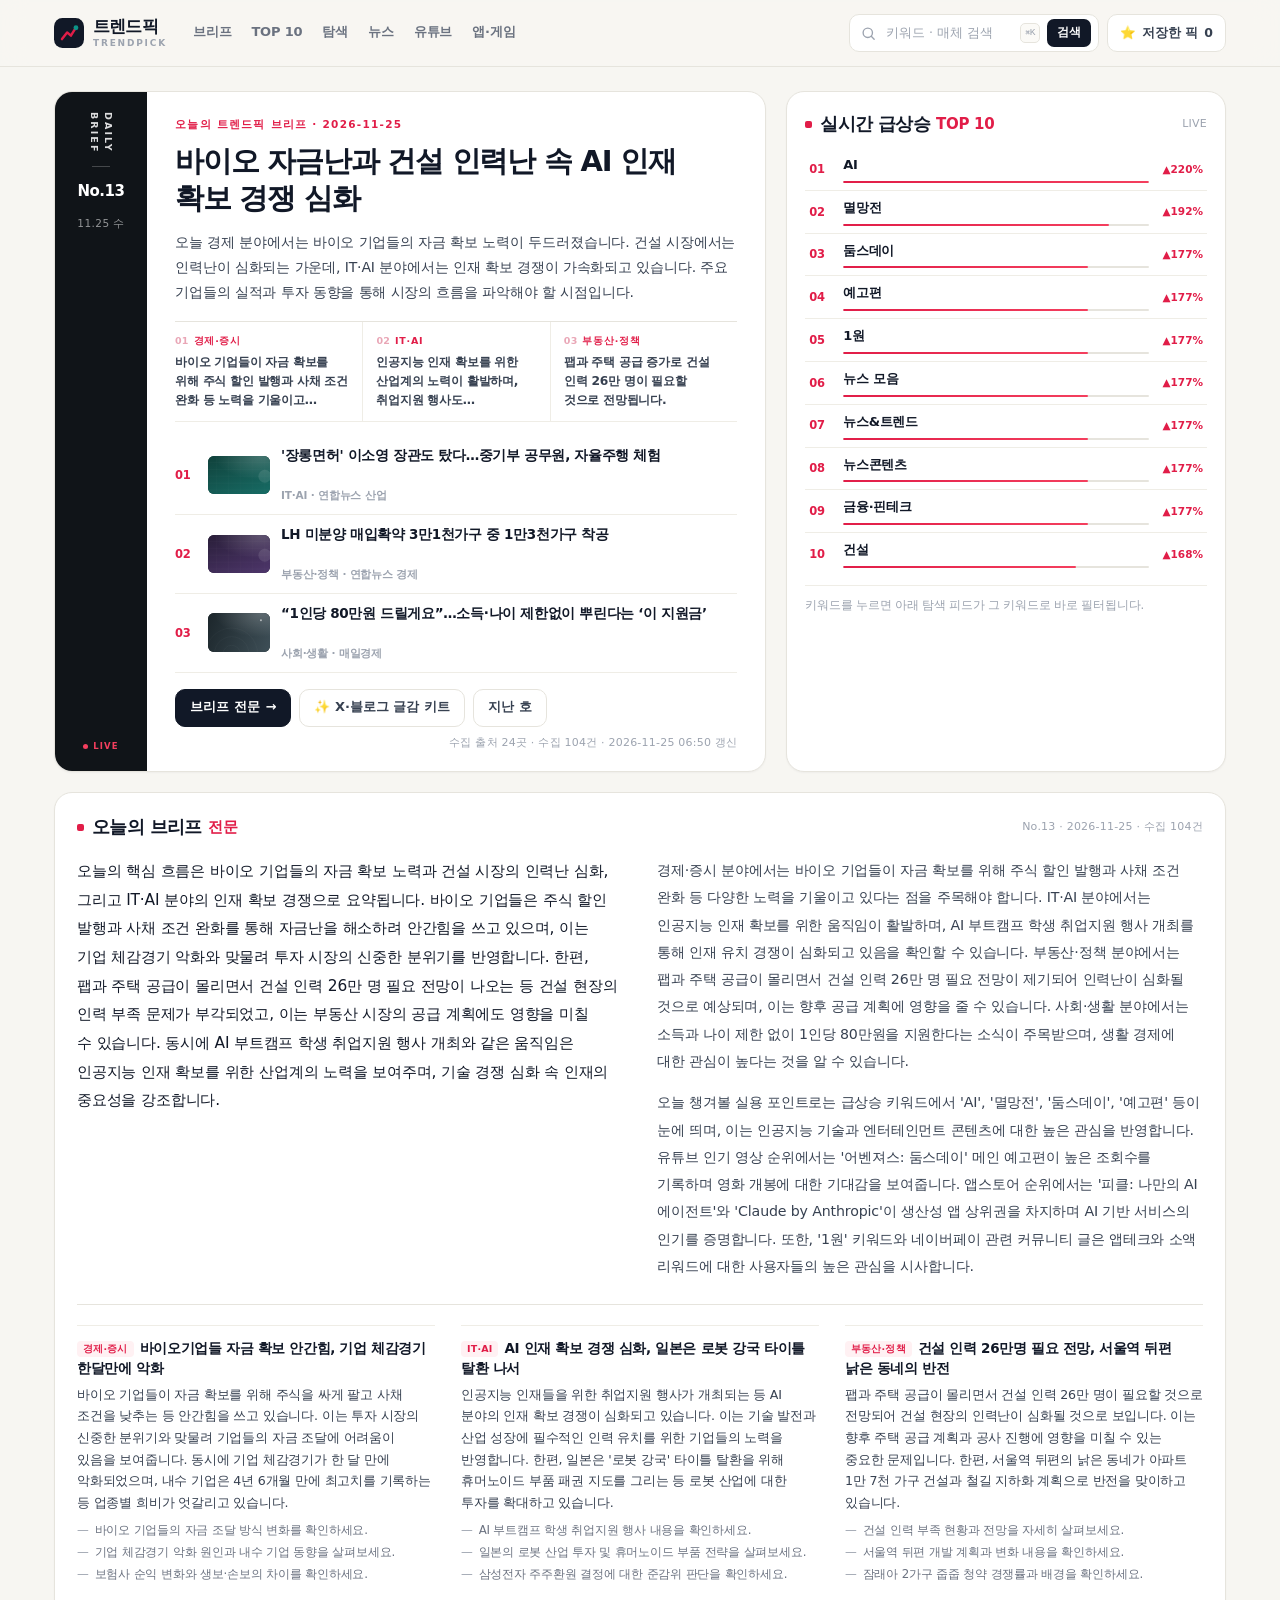
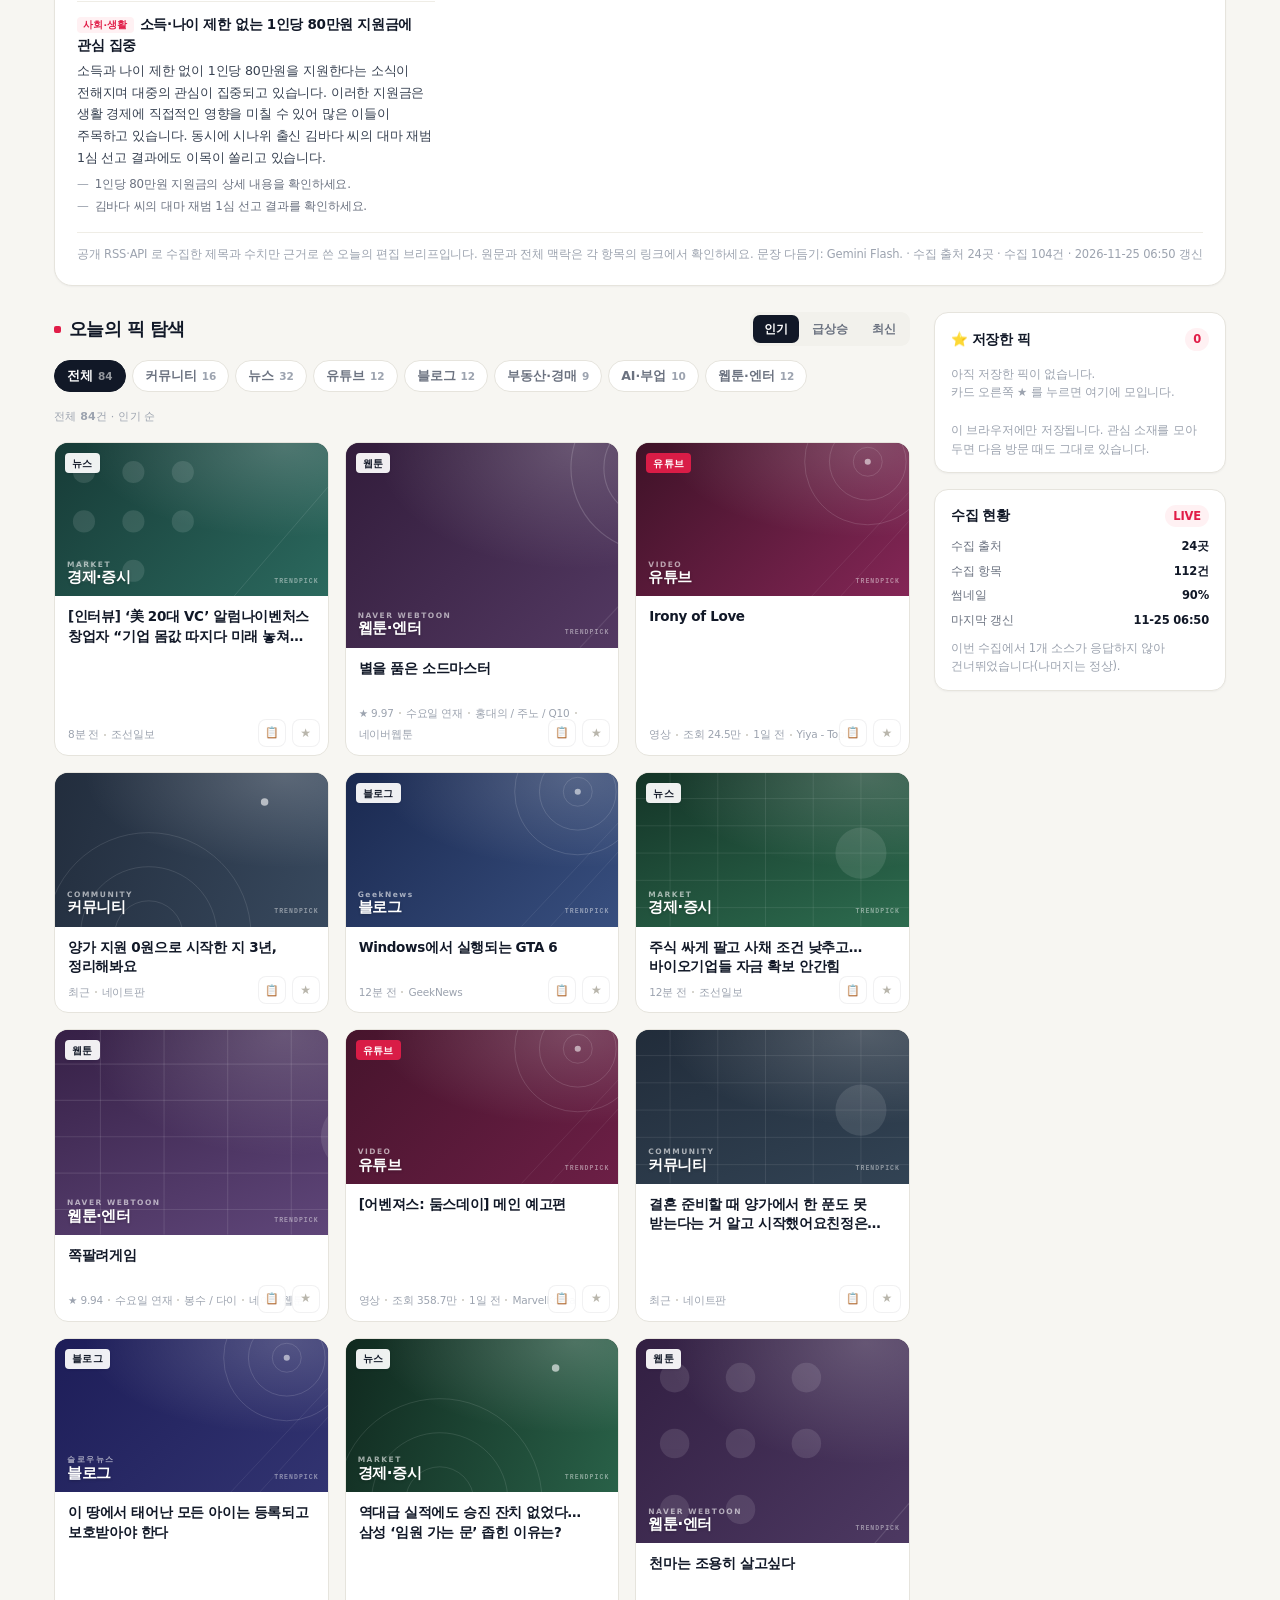
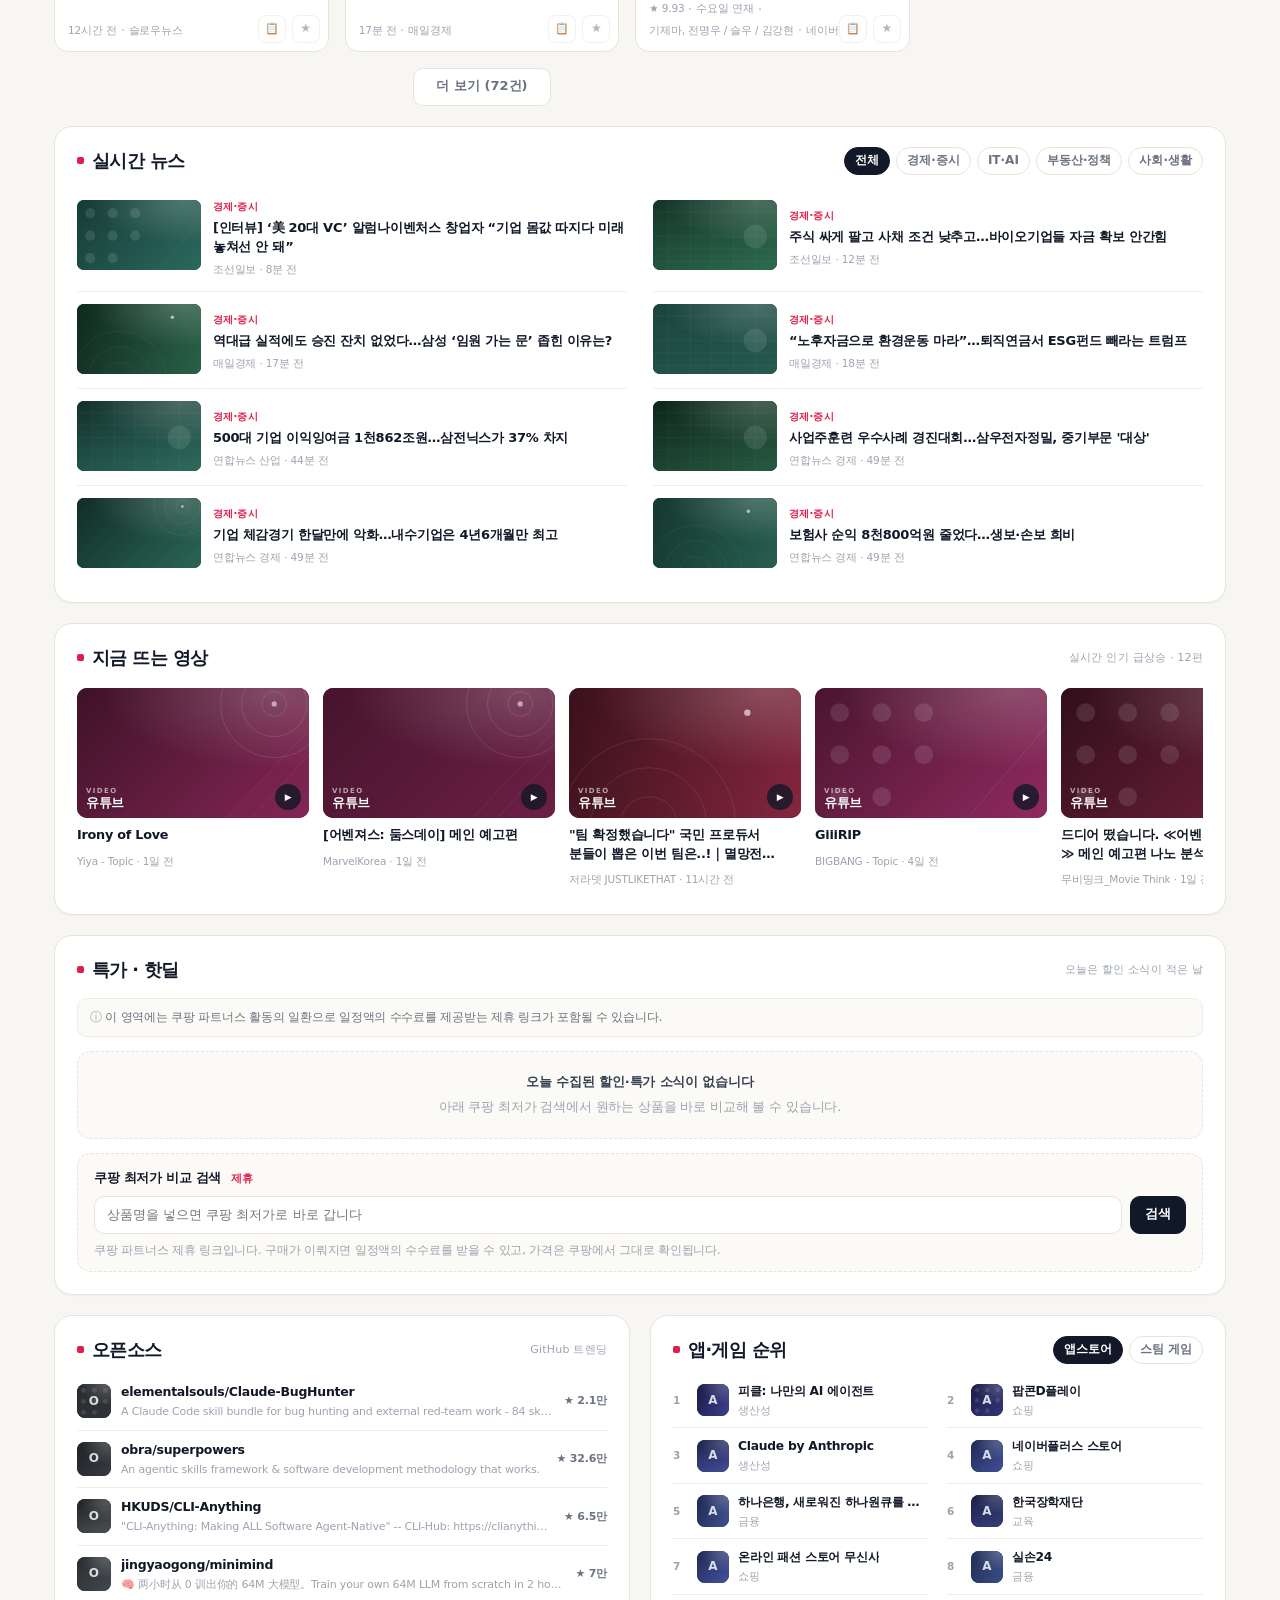
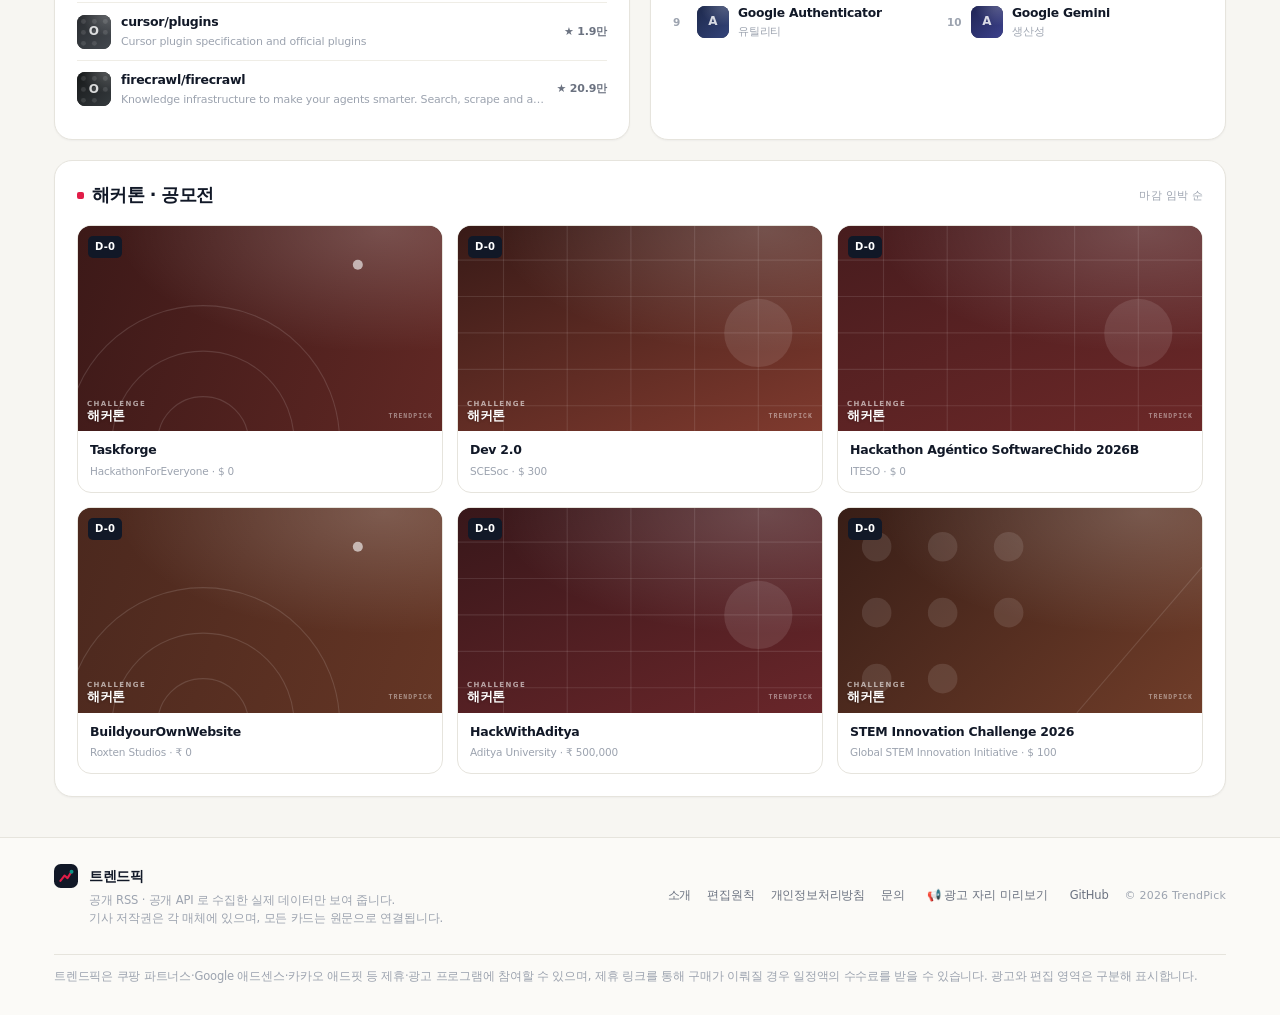
==== index.html @ 71b3f859 "data: trendpick auto collect 2026-11-24T21:50:19Z" ====
<!DOCTYPE html>
<html lang="ko">
<head>
<meta charset="utf-8">
<meta name="viewport" content="width=device-width, initial-scale=1, viewport-fit=cover">
<meta name="theme-color" content="#F7F6F2">
<title>트렌드픽 TrendPick — 오늘의 실시간 트렌드 TOP 10</title>
<meta name="description" content="커뮤니티 인기글, 주요 뉴스, 유튜브, 앱·게임 순위까지. 오늘 사람들이 가장 많이 찾은 키워드를 한 화면에서 골라 보는 트렌드 큐레이션, 트렌드픽.">
<meta name="keywords" content="트렌드, 실시간 트렌드, 급상승 키워드, 인기글, 뉴스 요약, 유튜브 인기, 앱 순위, 트렌드픽">
<meta name="author" content="TrendPick">
<meta name="robots" content="index,follow">
<link rel="canonical" href="https://econature7-lab.github.io/nori-traffic-scent/">
<meta property="og:type" content="website">
<meta property="og:site_name" content="트렌드픽 TrendPick">
<meta property="og:title" content="트렌드픽 — 오늘의 실시간 트렌드 TOP 10">
<meta property="og:description" content="커뮤니티 인기글 · 주요 뉴스 · 유튜브 · 앱 순위를 한 화면에서. 오늘의 트렌드를 3분 안에 골라 보세요.">
<meta property="og:url" content="https://econature7-lab.github.io/nori-traffic-scent/">
<meta property="og:image" content="https://econature7-lab.github.io/nori-traffic-scent/og.png">
<meta property="og:image:width" content="1200">
<meta property="og:image:height" content="630">
<meta property="og:locale" content="ko_KR">
<meta name="twitter:card" content="summary_large_image">
<meta name="twitter:title" content="트렌드픽 — 오늘의 실시간 트렌드 TOP 10">
<meta name="twitter:description" content="커뮤니티 인기글 · 주요 뉴스 · 유튜브 · 앱 순위를 한 화면에서.">
<meta name="twitter:image" content="https://econature7-lab.github.io/nori-traffic-scent/og.png">
<link rel="sitemap" type="application/xml" title="sitemap" href="https://econature7-lab.github.io/nori-traffic-scent/sitemap.xml">
<!-- ── 검색·광고 소유확인 메타 슬롯 ───────────────────────────────
     다음 단계에서 Google Search Console · 네이버 서치어드바이저 인증 태그와
     애드센스 사이트 확인용 <meta name="google-adsense-account" ...> 를
     바로 아래 한 줄에 붙이면 됩니다. (build.py 는 이 주석을 그대로 보존합니다)
     ─────────────────────────────────────────────────────────── -->
<!-- VERIFICATION_META -->
<meta name="google-site-verification" content="8kIaVhpuDBXuhhk_NcNWfQUbEiUAhPjKdB83SEv7VZ4" />
<link rel="icon" href="data:image/svg+xml,%3Csvg xmlns='http://www.w3.org/2000/svg' viewBox='0 0 32 32'%3E%3Crect width='32' height='32' rx='8' fill='%23111827'/%3E%3Cpath d='M8.5 22.5 14 15.4l4 3.4 5.2-8.3' fill='none' stroke='%23E11D48' stroke-width='2.6' stroke-linecap='round' stroke-linejoin='round'/%3E%3Ccircle cx='23.4' cy='10.4' r='2.6' fill='%230D9488'/%3E%3C/svg%3E">
<link rel="apple-touch-icon" href="data:image/svg+xml,%3Csvg xmlns='http://www.w3.org/2000/svg' viewBox='0 0 32 32'%3E%3Crect width='32' height='32' rx='8' fill='%23111827'/%3E%3Cpath d='M8.5 22.5 14 15.4l4 3.4 5.2-8.3' fill='none' stroke='%23E11D48' stroke-width='2.6' stroke-linecap='round' stroke-linejoin='round'/%3E%3Ccircle cx='23.4' cy='10.4' r='2.6' fill='%230D9488'/%3E%3C/svg%3E">
<!--
  트렌드픽 TrendPick · 단일 HTML (외부 CDN · 웹폰트 의존 0건)
  · http(s) 로 열면 ./data.json 을 읽어 최신 수집 결과로 그립니다. 없으면 내장 스냅샷으로 동작합니다.
  · 저장한 픽(⭐)은 이 브라우저 localStorage 에만 남습니다.
  · 광고 자리는 src/app.js 상단 TRENDPICK_ADS 설정에 ID만 넣으면 바로 노출됩니다.
-->
<style>
/* ==========================================================================
   트렌드픽 TrendPick v3 · app.css
   웜 아이보리 캔버스 · 페이퍼 카드 · 헤어라인 · 딥 미드나잇 잉크
   시그니처 코랄-로즈 #E11D48 + 라이브 틸 #0D9488
   외부 CDN · 웹폰트 0건 (시스템 폰트로만 렌더)
   ========================================================================== */
:root{
  --canvas:#F7F6F2;
  --surface:#FFFFFF;
  --surface-2:#FBFAF7;
  --surface-3:#F2F1EC;
  --line:#E6E4DD;
  --line-2:#EFEDE6;
  --ink:#111827;
  --ink-2:#374151;
  --ink-3:#6B7280;
  --ink-4:#9CA3AF;
  --coral:#E11D48;
  --coral-2:#F43F5E;
  --coral-soft:#FFF1F3;
  --teal:#0D9488;
  --teal-soft:#ECFDF9;
  --night:#101418;
  --night-2:#1B2028;
  --r-lg:18px;
  --r-md:14px;
  --r-sm:9px;
  --sh-1:0 1px 2px rgba(17,24,39,.04);
  --sh-2:0 12px 28px -20px rgba(17,24,39,.42);
  --sans:-apple-system,BlinkMacSystemFont,'Pretendard Variable',Pretendard,'Apple SD Gothic Neo',
         'Noto Sans KR','Noto Sans CJK KR','Malgun Gothic',system-ui,sans-serif,
         'Apple Color Emoji','Segoe UI Emoji','Noto Color Emoji';
  --mono:ui-monospace,'SFMono-Regular',Menlo,Consolas,monospace;
}
*,*::before,*::after{box-sizing:border-box}
html{-webkit-text-size-adjust:100%;scroll-behavior:smooth;scroll-padding-top:84px}
body{
  margin:0;background:var(--canvas);color:var(--ink);
  font-family:var(--sans);font-size:15px;line-height:1.6;letter-spacing:-.012em;
  -webkit-font-smoothing:antialiased;word-break:keep-all;overflow-wrap:break-word;
}
[hidden]{display:none !important}
button{font:inherit;color:inherit;background:none;border:0;cursor:pointer}
input,select,textarea{font:inherit;color:inherit}
a{color:inherit;text-decoration:none}
h1,h2,h3,h4,p,ul,ol,dl,dd,figure{margin:0}
ul,ol{padding:0;list-style:none}
img{max-width:100%}
img.is-broken{display:none !important}
:focus-visible{outline:2px solid var(--coral);outline-offset:2px;border-radius:6px}
.sr-only{position:absolute;width:1px;height:1px;margin:-1px;padding:0;overflow:hidden;clip:rect(0 0 0 0);white-space:nowrap;border:0}
.skip{position:absolute;left:-9999px}
.skip:focus{left:12px;top:10px;z-index:100;background:#fff;padding:8px 14px;border-radius:8px;border:1px solid var(--line)}
.wrap{max-width:1220px;margin:0 auto;padding:0 24px}
.micro{font-size:11px;color:var(--ink-4);letter-spacing:.02em;font-variant-numeric:tabular-nums}
.micro-note{font-size:11.5px;color:var(--ink-4);line-height:1.6}
.dot{display:inline-block;width:7px;height:7px;border-radius:2px;background:var(--coral);margin-right:8px;vertical-align:2px}
.count{font-size:11.5px;font-weight:800;color:var(--coral);background:var(--coral-soft);border-radius:999px;padding:2px 8px}

/* ---------------- 상단 바 ---------------- */
.mast{
  position:sticky;top:0;z-index:50;
  background:rgba(247,246,242,.88);
  border-bottom:1px solid var(--line);
  backdrop-filter:saturate(150%) blur(12px);-webkit-backdrop-filter:saturate(150%) blur(12px);
}
.mast-in{max-width:1220px;margin:0 auto;padding:0 24px;height:66px;display:flex;align-items:center;gap:26px}
.brand{display:flex;align-items:center;gap:9px;flex:0 0 auto}
.brand-mark{display:grid;place-items:center;line-height:0}
.brand-txt{display:flex;flex-direction:column;line-height:1.05}
.brand-txt b{font-size:17px;font-weight:800;letter-spacing:-.045em}
.brand-txt i{font-style:normal;font-size:9px;font-weight:700;letter-spacing:.2em;color:var(--ink-4);margin-top:3px}
.nav{display:flex;align-items:center;gap:20px;flex:1 1 auto;min-width:0}
.nav a{font-size:13px;font-weight:600;color:var(--ink-3);white-space:nowrap;padding:4px 0;border-bottom:1.5px solid transparent}
.nav a:hover{color:var(--ink);border-bottom-color:var(--coral)}
.mast-tools{display:flex;align-items:center;gap:8px;flex:0 0 auto}
.search{
  position:relative;display:flex;align-items:center;gap:7px;
  width:250px;height:38px;padding:0 10px;
  background:var(--surface);border:1px solid var(--line);border-radius:10px;
  color:var(--ink-4);transition:border-color .15s,box-shadow .15s;
}
.search:focus-within{border-color:#D8D5CA;box-shadow:0 0 0 3px rgba(225,29,72,.09)}
.search-ico{flex:0 0 auto}
.search input{flex:1 1 auto;min-width:0;border:0;outline:0;background:transparent;font-size:12.5px;color:var(--ink)}
.search input::placeholder{color:var(--ink-4)}
.search input::-webkit-search-cancel-button{display:none}
.search-kbd{font-family:var(--mono);font-size:9.5px;color:var(--ink-4);border:1px solid var(--line);border-radius:5px;padding:1px 4px;background:var(--surface-2)}
.search-x{font-size:11px;color:var(--ink-3);padding:2px}
.search-x:hover{color:var(--ink)}
.search-go{
  flex:0 0 auto;display:inline-flex;align-items:center;justify-content:center;
  height:28px;padding:0 10px;margin-right:-3px;
  border:0;border-radius:7px;background:var(--ink);color:#fff;
  font-size:11.5px;font-weight:800;letter-spacing:-.02em;line-height:1;
  white-space:nowrap;cursor:pointer;
  transition:background .15s,transform .12s;
}
.search-go:hover{background:#1F2937}
.search-go:active{transform:scale(.96)}
.search-go:focus-visible{outline:2px solid var(--coral);outline-offset:2px}
.saved-btn{
  display:inline-flex;align-items:center;gap:6px;height:38px;padding:0 12px;
  border:1px solid var(--line);border-radius:10px;background:var(--surface);
  font-size:12.5px;font-weight:700;color:var(--ink-2);white-space:nowrap;
}
.saved-btn:hover{border-color:#D8D5CA}
.saved-btn[aria-pressed="true"]{background:var(--coral-soft);border-color:#F6C9D5;color:var(--coral)}
.saved-btn b{font-variant-numeric:tabular-nums}

/* ---------------- 공통 블록 ---------------- */
.block-head{display:flex;align-items:center;justify-content:space-between;gap:14px;flex-wrap:wrap;margin-bottom:14px}
.block-head.tight{margin-bottom:10px}
.block-head h2{font-size:17.5px;font-weight:800;letter-spacing:-.035em;display:flex;align-items:center}
.block-head h2 em{font-style:normal;font-weight:800;color:var(--coral);margin-left:6px;font-size:15px;letter-spacing:-.02em}
.block{background:var(--surface);border:1px solid var(--line);border-radius:var(--r-lg);padding:20px 22px 22px;margin-top:20px;box-shadow:var(--sh-1)}
.block>.block-head{margin-bottom:16px}
.seg{display:inline-flex;background:var(--surface-3);border-radius:9px;padding:3px;gap:2px}
.seg button{height:28px;padding:0 11px;border-radius:7px;font-size:12px;font-weight:700;color:var(--ink-3)}
.seg button[aria-pressed="true"]{background:var(--ink);color:#fff}
.btn{
  display:inline-flex;align-items:center;justify-content:center;gap:6px;
  height:38px;padding:0 14px;border-radius:10px;border:1px solid var(--line);
  background:var(--surface);font-size:13px;font-weight:700;color:var(--ink-2);white-space:nowrap;
  transition:background .15s,border-color .15s,transform .12s;
}
.btn:hover{background:var(--surface-2);border-color:#D8D5CA}
.btn:active{transform:translateY(1px)}
.btn-ink{background:var(--ink);border-color:var(--ink);color:#fff}
.btn-ink:hover{background:#000;border-color:#000}
.btn-line{background:transparent}
.btn-wide{padding:0 22px;color:var(--ink-3)}

/* ---------------- 히어로 (브리프 + TOP10) ---------------- */
.hero{display:grid;grid-template-columns:minmax(0,1.62fr) minmax(310px,1fr);gap:20px;margin-top:24px}
.brief{
  display:grid;grid-template-columns:92px minmax(0,1fr);
  background:var(--surface);border:1px solid var(--line);border-radius:var(--r-lg);
  overflow:hidden;box-shadow:var(--sh-1);position:relative;
}
.spine{
  background:var(--night);color:#fff;padding:20px 0 18px;
  display:flex;flex-direction:column;align-items:center;gap:12px;cursor:pointer;
}
.sp-label{
  writing-mode:vertical-rl;font-size:9.5px;font-weight:800;letter-spacing:.22em;line-height:1.5;
  color:rgba(255,255,255,.86);text-align:center;
}
.sp-rule{width:18px;height:1px;background:rgba(255,255,255,.22)}
.sp-no{font-size:15px;font-weight:800;letter-spacing:-.03em;color:#fff;font-variant-numeric:tabular-nums}
.sp-date{font-size:10.5px;color:rgba(255,255,255,.55);letter-spacing:.04em}
.sp-live{
  margin-top:auto;display:flex;align-items:center;gap:5px;
  font-size:8.5px;font-weight:800;letter-spacing:.14em;color:var(--coral-2);
}
.sp-live i{width:5px;height:5px;border-radius:50%;background:var(--coral-2);animation:blink 2s infinite}
@keyframes blink{0%,100%{opacity:1}50%{opacity:.25}}
.brief-body{padding:24px 28px 20px;min-width:0}
.eyebrow{font-size:10.5px;font-weight:800;letter-spacing:.12em;color:var(--coral);text-transform:uppercase;margin-bottom:10px}
.brief-h{
  font-size:29px;font-weight:800;line-height:1.3;letter-spacing:-.042em;margin-bottom:12px;
  display:-webkit-box;-webkit-line-clamp:2;-webkit-box-orient:vertical;overflow:hidden;
}
.brief-lead{
  font-size:14px;color:var(--ink-2);line-height:1.78;letter-spacing:-.01em;
  display:-webkit-box;-webkit-line-clamp:4;-webkit-box-orient:vertical;overflow:hidden;
  text-wrap:pretty;
}
/* 핵심 포인트 3줄 — 브리프 본문이 잘려도 오늘의 포인트는 그대로 보이게 */
.brief-points{display:grid;grid-template-columns:repeat(3,minmax(0,1fr));margin:16px 0 2px;
  border-top:1px solid var(--line);border-bottom:1px solid var(--line-2)}
.bp-item{display:flex;flex-direction:column;gap:5px;min-width:0;padding:11px 12px 11px 0;
  text-align:left;transition:background .14s}
.bp-item+.bp-item{border-left:1px solid var(--line-2);padding-left:13px}
.bp-item:hover{background:var(--surface-2)}
.bp-item:hover .bp-t{text-decoration:underline;text-underline-offset:2px;text-decoration-color:#D8D5CA}
.bp-k{display:flex;align-items:center;gap:5px;font-size:9.5px;font-weight:800;letter-spacing:.08em;
  color:var(--coral);white-space:nowrap;overflow:hidden;text-overflow:ellipsis}
.bp-k em{font-style:normal;font-variant-numeric:tabular-nums;color:#E9A6B6;letter-spacing:.02em}
.bp-t{font-size:12.3px;font-weight:600;line-height:1.55;letter-spacing:-.02em;color:var(--ink-2);
  display:-webkit-box;-webkit-line-clamp:3;-webkit-box-orient:vertical;overflow:hidden}
.picks{margin:14px 0 4px;border-top:0}
.pick-row{
  display:grid;grid-template-columns:22px 62px minmax(0,1fr);gap:11px;align-items:center;
  width:100%;text-align:left;padding:10px 0;border-bottom:1px solid var(--line-2);
  transition:background .14s;
}
.pick-row:hover{background:var(--surface-2)}
.pick-row:hover .pick-t{text-decoration:underline;text-underline-offset:3px;text-decoration-color:#D8D5CA}
.pick-no{font-size:11.5px;font-weight:800;color:var(--coral);font-variant-numeric:tabular-nums}
.pick-thumb{
  position:relative;width:62px;aspect-ratio:16/10;border-radius:6px;overflow:hidden;
  background:var(--surface-3);display:block;
}
.pick-thumb img{width:100%;height:100%;object-fit:cover;display:block}
.pick-t{font-size:13px;font-weight:650;line-height:1.45;letter-spacing:-.02em;
  display:-webkit-box;-webkit-line-clamp:2;-webkit-box-orient:vertical;overflow:hidden}
.pick-src{display:block;font-size:10.5px;color:var(--ink-4);margin-top:2px;font-weight:600}
.brief-foot{display:flex;align-items:center;gap:8px;flex-wrap:wrap;margin-top:16px}
.brief-meta{margin-left:auto;text-align:right;line-height:1.5}

/* TOP 10 */
.top10{
  background:var(--surface);border:1px solid var(--line);border-radius:var(--r-lg);
  padding:18px 18px 16px;box-shadow:var(--sh-1);display:flex;flex-direction:column;min-width:0;
}
.top10-list{display:flex;flex-direction:column}
.top10-item{
  display:grid;grid-template-columns:26px minmax(0,1fr) 46px;gap:8px;align-items:center;
  width:100%;text-align:left;padding:7px 4px;border-radius:8px;transition:background .13s;
}
.top10-item+.top10-item,
.top10-list li+li{border-top:1px solid var(--line-2)}
.top10-item:hover{background:var(--surface-2)}
.t10-no{font-size:11.5px;font-weight:800;color:var(--ink-3);font-variant-numeric:tabular-nums;letter-spacing:-.02em}
.top10-item:nth-child(-n+3) .t10-no{color:var(--coral)}
.t10-body{min-width:0}
.t10-k{display:block;font-size:13px;font-weight:700;letter-spacing:-.025em;white-space:nowrap;overflow:hidden;text-overflow:ellipsis}
.t10-bar{display:block;height:2px;background:var(--line);border-radius:2px;margin-top:5px;overflow:hidden}
.t10-bar i{display:block;height:100%;background:linear-gradient(90deg,var(--coral),var(--coral-2));border-radius:2px}
.t10-r{font-size:10.5px;font-weight:800;color:var(--coral);text-align:right;font-variant-numeric:tabular-nums}
.top10 .micro-note{margin-top:10px;padding-top:10px;border-top:1px solid var(--line-2)}

/* ---------------- 광고 슬롯 ---------------- */
.ad-wrap{margin-top:20px}
.ad-slot{display:none}
.ad-slot.on{display:block}
.ad-slot .ad-label{
  font-size:9.5px;font-weight:800;letter-spacing:.16em;color:var(--ink-4);
  display:flex;align-items:center;gap:6px;margin-bottom:6px;text-transform:uppercase;
}
.ad-slot .ad-label::before{content:'';width:4px;height:4px;border-radius:1px;background:var(--ink-4)}
.ad-box{
  display:grid;place-items:center;text-align:center;
  background:
    repeating-linear-gradient(135deg,rgba(225,29,72,.035) 0 10px,rgba(225,29,72,0) 10px 20px),
    var(--surface);
  border:1px dashed #E7C9D1;border-radius:var(--r-md);color:var(--ink-4);
  font-size:11.5px;line-height:1.6;padding:10px;overflow:hidden;
}
.ad-box b{display:block;font-size:12.5px;color:var(--coral);letter-spacing:-.01em;margin-bottom:2px}
.ad-box span{display:block;font-size:10.5px}
.ad-slot[data-ad="top"] .ad-box,.ad-slot[data-ad="bottom"] .ad-box{min-height:90px}
.ad-slot[data-ad="side"] .ad-box{min-height:250px}
.ad-slot > ins{display:block;margin:0 auto}
.pick-ad{
  grid-column:1/-1;display:flex;flex-direction:column;justify-content:center;
  background:var(--surface);border:1px solid var(--line);border-radius:var(--r-md);padding:16px 18px;
}
.pick-ad .ad-box{min-height:96px;border-style:dashed}

/* ---------------- 탐색 ---------------- */
.explore{display:grid;grid-template-columns:minmax(0,1fr) 292px;gap:24px;margin-top:26px}
.explore-main{min-width:0}
.chips{display:flex;gap:6px;overflow-x:auto;padding-bottom:10px;scrollbar-width:none;-webkit-overflow-scrolling:touch}
.chips::-webkit-scrollbar{display:none}
.chips.inline{overflow:visible;flex-wrap:wrap;padding-bottom:0}
.chip{
  flex:0 0 auto;display:inline-flex;align-items:center;gap:5px;
  height:32px;padding:0 12px;border-radius:999px;border:1px solid var(--line);
  background:var(--surface);font-size:12.5px;font-weight:700;color:var(--ink-3);
  white-space:nowrap;transition:border-color .14s,color .14s,background .14s;
}
.chip:hover{border-color:#D8D5CA;color:var(--ink)}
.chip[aria-selected="true"]{background:var(--ink);border-color:var(--ink);color:#fff}
.chip em{font-style:normal;font-size:10.5px;color:var(--ink-4);font-variant-numeric:tabular-nums}
.chip[aria-selected="true"] em{color:rgba(255,255,255,.55)}
.chips.inline .chip{height:28px;padding:0 10px;font-size:12px}
.filterbar{display:flex;align-items:center;gap:8px;flex-wrap:wrap;margin:4px 0 14px;min-height:22px}
#resultNote{transition:color .15s}
#resultNote.is-search{font-size:12.5px;font-weight:700;color:var(--ink)}
#resultNote.is-search b{color:var(--coral);font-variant-numeric:tabular-nums}
#explore{scroll-margin-top:78px}
.kwchip{
  display:inline-flex;align-items:center;gap:7px;height:26px;padding:0 10px;border-radius:999px;
  background:var(--coral-soft);color:var(--coral);font-size:11.5px;font-weight:800;
}
.kwchip .x{font-size:9.5px;opacity:.7}
.savedchip{
  display:inline-flex;align-items:center;height:26px;padding:0 10px;border-radius:999px;
  background:var(--teal-soft);color:var(--teal);font-size:11.5px;font-weight:800;
}
.feed{display:grid;grid-template-columns:repeat(3,minmax(0,1fr));gap:16px}
.pick{
  display:flex;flex-direction:column;background:var(--surface);border:1px solid var(--line);
  border-radius:var(--r-md);overflow:hidden;position:relative;
  transition:transform .16s ease,box-shadow .16s ease,border-color .16s ease;
}
.pick:hover{transform:translateY(-2px);box-shadow:var(--sh-2);border-color:#DCD9D0}
.pick-media{position:relative;aspect-ratio:16/9;background:var(--surface-3);overflow:hidden}
.pick-media img{width:100%;height:100%;object-fit:cover;display:block;transition:transform .4s ease}
/* 웹툰 표지는 세로(3:4)라서 16:9 로 자르면 그림이 잘립니다 → 4:3 + 위쪽 중심 */
.pick--webtoon .pick-media{aspect-ratio:4/3}
.pick--webtoon .pick-media img{object-position:50% 24%}
.pick:hover .pick-media img{transform:scale(1.025)}
.pick-media .art{position:absolute;inset:0;display:block}
.pick-media .art svg{display:block;width:100%;height:100%}
.pick-tag{
  position:absolute;left:10px;top:10px;z-index:3;
  display:inline-flex;align-items:center;height:20px;padding:0 7px;border-radius:4px;
  background:rgba(255,255,255,.93);color:var(--ink);font-size:9.5px;font-weight:800;
  letter-spacing:.03em;box-shadow:0 1px 2px rgba(15,23,42,.14);
}
.pick-tag.video{background:rgba(225,29,72,.95);color:#fff;box-shadow:none}
.pick-tag.saved{left:auto;right:10px;background:rgba(255,255,255,.94);color:var(--coral)}
.pick-body{padding:11px 13px 12px;display:flex;flex-direction:column;gap:7px;flex:1}
.pick-t{
  font-size:13.5px;font-weight:700;line-height:1.45;letter-spacing:-.025em;
  display:-webkit-box;-webkit-line-clamp:2;-webkit-box-orient:vertical;overflow:hidden;min-height:39px;
}
.pick-meta{display:flex;align-items:center;gap:5px;flex-wrap:wrap;font-size:10.5px;color:var(--ink-4);margin-top:auto}
.pick-meta .sep{width:2px;height:2px;border-radius:50%;background:#C9C6BC}
.pick-save{
  position:absolute;right:8px;bottom:8px;z-index:2;width:28px;height:28px;border-radius:8px;
  display:grid;place-items:center;background:rgba(255,255,255,.94);border:1px solid rgba(17,24,39,.06);
  font-size:12px;color:#B9B6AC;transition:color .14s,background .14s,transform .12s;
}
.pick-save:hover{color:var(--coral);transform:scale(1.06)}
.pick-save[aria-pressed="true"]{background:var(--coral);border-color:var(--coral);color:#fff}
.empty{
  grid-column:1/-1;text-align:center;padding:46px 16px;border:1px dashed var(--line);
  border-radius:var(--r-md);color:var(--ink-4);font-size:13px;background:var(--surface-2);
}
.empty b{display:block;color:var(--ink-2);font-size:14px;margin-bottom:6px}
.more{display:flex;justify-content:center;margin-top:16px}

/* 사이드 */
.side{display:flex;flex-direction:column;gap:16px;min-width:0}
.side-card{background:var(--surface);border:1px solid var(--line);border-radius:var(--r-md);padding:15px 16px 14px;box-shadow:var(--sh-1)}
.side-head{display:flex;align-items:center;justify-content:space-between;gap:8px;margin-bottom:10px}
.side-head h3{font-size:13.5px;font-weight:800;letter-spacing:-.03em}
.saved-mini{display:flex;flex-direction:column;gap:2px;margin-bottom:10px}
.saved-item{display:flex;gap:8px;align-items:flex-start;padding:6px 0;border-top:1px solid var(--line-2);text-align:left;width:100%}
.saved-item:first-child{border-top:0;padding-top:0}
.saved-item:hover .si-t{text-decoration:underline;text-underline-offset:3px}
.si-t{font-size:11.5px;font-weight:600;line-height:1.45;display:-webkit-box;-webkit-line-clamp:2;-webkit-box-orient:vertical;overflow:hidden}
.si-s{display:block;font-size:10px;color:var(--ink-4);margin-top:1px}
.saved-empty{font-size:11.5px;color:var(--ink-4);line-height:1.6;padding:4px 0 10px}
.stat-list{display:grid;grid-template-columns:1fr auto;gap:6px 10px;margin-bottom:10px}
.stat-list dt{font-size:11.5px;color:var(--ink-3)}
.stat-list dd{font-size:11.5px;font-weight:800;color:var(--ink);text-align:right;font-variant-numeric:tabular-nums}

/* ---------------- 뉴스 ---------------- */
.news-grid{display:grid;grid-template-columns:minmax(0,1fr) minmax(0,1fr);gap:2px 26px}
.news-item{
  display:grid;grid-template-columns:124px minmax(0,1fr);gap:12px;align-items:center;
  padding:12px 0;border-top:1px solid var(--line-2);text-align:left;width:100%;
}
.news-grid .news-item:nth-child(-n+2){border-top:0;padding-top:2px}
.news-item:hover .n-t{text-decoration:underline;text-underline-offset:3px;text-decoration-color:#D8D5CA}
.n-thumb{position:relative;width:124px;aspect-ratio:16/9;border-radius:7px;overflow:hidden;background:var(--surface-3)}
.n-thumb img{width:100%;height:100%;object-fit:cover;display:block}
.n-thumb .art{position:absolute;inset:0}
.n-body{min-width:0}
.n-sec{font-size:10px;font-weight:800;color:var(--coral);letter-spacing:.02em}
.n-t{display:block;font-size:13px;font-weight:700;line-height:1.45;letter-spacing:-.02em;margin-top:2px;
  display:-webkit-box;-webkit-line-clamp:2;-webkit-box-orient:vertical;overflow:hidden}
.n-meta{display:block;font-size:10.5px;color:var(--ink-4);margin-top:4px}

/* ---------------- 유튜브 레일 ---------------- */
.rail{display:grid;grid-auto-flow:column;grid-auto-columns:minmax(232px,1fr);gap:14px;overflow-x:auto;
  padding-bottom:4px;scroll-snap-type:x mandatory;scrollbar-width:thin}
.yt-card{scroll-snap-align:start;display:flex;flex-direction:column;gap:8px;text-align:left;min-width:0}
.yt-thumb{position:relative;aspect-ratio:16/9;border-radius:10px;overflow:hidden;background:var(--surface-3)}
.yt-thumb img{width:100%;height:100%;object-fit:cover;display:block;transition:transform .35s}
.yt-card:hover .yt-thumb img{transform:scale(1.03)}
.yt-thumb .art{position:absolute;inset:0}
.yt-play{position:absolute;right:8px;bottom:8px;width:26px;height:26px;border-radius:50%;
  background:rgba(17,24,39,.8);color:#fff;display:grid;place-items:center;font-size:9px}
.yt-badge{position:absolute;left:8px;top:8px;background:rgba(225,29,72,.92);color:#fff;
  font-size:9.5px;font-weight:800;padding:2px 6px;border-radius:4px}
.yt-t{font-size:12.8px;font-weight:700;line-height:1.45;letter-spacing:-.02em;
  display:-webkit-box;-webkit-line-clamp:2;-webkit-box-orient:vertical;overflow:hidden}
.yt-m{font-size:10.5px;color:var(--ink-4)}

/* ---------------- 특가 · 핫딜 (제휴·쿠팡 연계) ---------------- */
.deal-grid{display:grid;grid-template-columns:repeat(3,minmax(0,1fr));gap:14px}
.deal-grid .empty-slim{padding:20px 16px}
.deal-grid .empty-slim b{font-size:13px;margin-bottom:4px}
.deal-cell{
  display:flex;flex-direction:column;gap:8px;min-width:0;
  background:var(--surface);border:1px solid var(--line);border-radius:var(--r-md);padding:10px;
  transition:border-color .16s ease,box-shadow .16s ease;
}
.deal-cell:hover{border-color:#DCD9D0;box-shadow:var(--sh-1)}
.deal{display:flex;gap:12px;align-items:center;background:transparent;border:0;
  border-radius:0;padding:0;text-align:left;min-width:0}
.deal:hover{border-color:transparent;box-shadow:none}
.deal-thumb{position:relative;flex:0 0 76px;aspect-ratio:1;border-radius:9px;overflow:hidden;background:var(--surface-3)}
.deal-thumb img{width:100%;height:100%;object-fit:cover;display:block}
.deal-thumb .art{position:absolute;inset:0}
.deal-body{min-width:0}
.deal-name{font-size:12.5px;font-weight:700;line-height:1.4;letter-spacing:-.02em;
  display:-webkit-box;-webkit-line-clamp:2;-webkit-box-orient:vertical;overflow:hidden}
.deal-price{font-size:12.5px;font-weight:800;color:var(--coral);margin-top:3px;font-variant-numeric:tabular-nums}
.deal-price s{font-size:10.5px;color:var(--ink-4);font-weight:500;margin-left:5px}
.deal-store{display:block;font-size:10.5px;color:var(--ink-4);margin-top:2px}
.deal-acts{display:flex;align-items:center;gap:6px;flex-wrap:wrap;margin-top:auto;padding-top:8px;border-top:1px solid var(--line-2)}
.deal-coupang{
  display:inline-flex;align-items:center;gap:4px;height:26px;padding:0 9px;border-radius:7px;
  background:var(--coral-soft);color:var(--coral);font-size:11px;font-weight:800;white-space:nowrap;
}
.deal-coupang:hover{background:#FFE4EA}
.deal-copy{
  display:inline-flex;align-items:center;gap:4px;height:26px;padding:0 9px;border-radius:7px;
  border:1px solid var(--line);background:var(--surface);font-size:11px;font-weight:700;color:var(--ink-3);
}
.deal-copy:hover{border-color:#D8D5CA;color:var(--ink)}
.aff-note{
  margin:-2px 0 14px;padding:9px 12px;border-radius:9px;
  background:var(--surface-2);border:1px solid var(--line-2);
  font-size:11.5px;line-height:1.65;color:var(--ink-3);
}
.aff-note::before{content:'ⓘ ';color:var(--ink-4)}
.coupang-search{
  margin-top:14px;padding:14px 16px 12px;border:1px dashed var(--line);
  border-radius:var(--r-md);background:var(--surface-2);
}
.cp-label{display:block;font-size:12.5px;font-weight:800;letter-spacing:-.02em;margin-bottom:8px}
.cp-label em{font-style:normal;font-size:10.5px;font-weight:700;color:var(--coral);margin-left:6px}
.cp-row{display:flex;gap:8px;margin-bottom:7px}
.cp-row input{
  flex:1 1 auto;min-width:0;height:38px;padding:0 12px;border:1px solid var(--line);
  border-radius:10px;background:var(--surface);font-size:13px;outline:0;
}
.cp-row input:focus{border-color:#D8D5CA;box-shadow:0 0 0 3px rgba(225,29,72,.09)}
.cp-row .btn{flex:0 0 auto}

/* ---------------- 글감 복사 · 키트 모달 ---------------- */
.pick-copy{
  position:absolute;right:42px;bottom:8px;z-index:2;width:28px;height:28px;border-radius:8px;
  display:grid;place-items:center;background:rgba(255,255,255,.94);border:1px solid rgba(17,24,39,.06);
  font-size:11px;color:#B9B6AC;transition:color .14s,background .14s,transform .12s;
}
.pick-copy:hover{color:var(--teal);background:#fff;transform:scale(1.06)}
.kit-tabs{display:flex;gap:6px;flex-wrap:wrap;margin-bottom:12px}
.kit-tab{
  height:30px;padding:0 11px;border-radius:999px;border:1px solid var(--line);
  background:var(--surface);font-size:12px;font-weight:700;color:var(--ink-3);
}
.kit-tab:hover{border-color:#D8D5CA;color:var(--ink)}
.kit-tab[aria-selected="true"]{background:var(--ink);border-color:var(--ink);color:#fff}
.kit-pane pre{
  margin:0;padding:14px 16px;border-radius:var(--r-md);background:var(--surface-2);
  border:1px solid var(--line-2);font-family:var(--sans);font-size:12.5px;line-height:1.78;
  white-space:pre-wrap;word-break:keep-all;overflow-wrap:anywhere;color:var(--ink-2);
  max-height:42vh;overflow:auto;
}
.kit-hint{margin-top:10px;font-size:11px;line-height:1.7;color:var(--ink-4)}
.kit-hint b{color:var(--ink-3);font-weight:800}
.foot-aff{max-width:100%;flex:1 0 100%;margin-top:2px;padding-top:12px;border-top:1px solid var(--line)}

/* ---------------- 오픈소스 · 앱 ---------------- */
.two-col{display:grid;grid-template-columns:minmax(0,1fr) minmax(0,1fr);gap:20px}
.os-list{display:flex;flex-direction:column}
.os-item{display:flex;gap:10px;align-items:center;padding:9px 0;border-top:1px solid var(--line-2);text-align:left;width:100%}
.os-list .os-item:first-child{border-top:0;padding-top:2px}
.os-item:hover .os-repo{text-decoration:underline;text-underline-offset:3px}
.os-ico{flex:0 0 34px;width:34px;height:34px;border-radius:8px;overflow:hidden;background:var(--surface-3);display:block}
.os-ico img{width:100%;height:100%;object-fit:cover;display:block}
.os-body{flex:1;min-width:0}
.os-repo{display:block;font-size:12.5px;font-weight:700;letter-spacing:-.02em;white-space:nowrap;overflow:hidden;text-overflow:ellipsis}
.os-desc{display:block;font-size:11px;color:var(--ink-4);white-space:nowrap;overflow:hidden;text-overflow:ellipsis;margin-top:1px}
.os-star{flex:0 0 auto;font-size:11px;font-weight:800;color:var(--ink-3);font-variant-numeric:tabular-nums}
.app-list{display:grid;grid-template-columns:minmax(0,1fr) minmax(0,1fr);gap:0 18px}
.app-item{display:flex;gap:9px;align-items:center;padding:9px 0;border-top:1px solid var(--line-2);text-align:left;width:100%}
.app-list .app-item:nth-child(-n+2){border-top:0;padding-top:2px}
.app-item:hover .ap-n{text-decoration:underline;text-underline-offset:3px}
.ap-rank{flex:0 0 15px;font-size:10.5px;font-weight:800;color:var(--ink-4);font-variant-numeric:tabular-nums}
.ap-ico{flex:0 0 32px;width:32px;height:32px;border-radius:8px;overflow:hidden;background:var(--surface-3);display:block}
.ap-ico img{width:100%;height:100%;object-fit:cover;display:block}
.ap-body{min-width:0}
.ap-n{display:block;font-size:12.3px;font-weight:700;letter-spacing:-.02em;white-space:nowrap;overflow:hidden;text-overflow:ellipsis}
.ap-c{display:block;font-size:10.5px;color:var(--ink-4);white-space:nowrap;overflow:hidden;text-overflow:ellipsis}

/* ---------------- 해커톤 ---------------- */
.hack-grid{display:grid;grid-template-columns:repeat(3,minmax(0,1fr));gap:14px}
.hack{display:flex;flex-direction:column;border:1px solid var(--line);border-radius:var(--r-md);overflow:hidden;text-align:left;background:var(--surface)}
.hack:hover{border-color:#DCD9D0;box-shadow:var(--sh-1)}
.hack-thumb{position:relative;aspect-ratio:16/9;background:var(--surface-3);overflow:hidden}
.hack-thumb img{width:100%;height:100%;object-fit:cover;display:block}
.hack-thumb .art{position:absolute;inset:0}
.hack-dday{position:absolute;left:10px;top:10px;background:var(--ink);color:#fff;font-size:10px;font-weight:800;
  padding:3px 7px;border-radius:5px;letter-spacing:.02em}
.hack-body{padding:10px 12px 12px}
.hack-n{font-size:12.5px;font-weight:700;line-height:1.42;letter-spacing:-.02em;
  display:-webkit-box;-webkit-line-clamp:2;-webkit-box-orient:vertical;overflow:hidden}
.hack-m{display:block;font-size:10.5px;color:var(--ink-4);margin-top:4px;
  white-space:nowrap;overflow:hidden;text-overflow:ellipsis}

/* ---------------- 푸터 ---------------- */
.foot{margin-top:40px;border-top:1px solid var(--line);background:var(--surface-2)}
.foot-in{display:flex;justify-content:space-between;gap:24px;flex-wrap:wrap;padding:26px 24px 30px}
.foot-brand{display:flex;gap:11px;align-items:flex-start;max-width:560px}
.foot-brand b{font-size:13.5px;font-weight:800;letter-spacing:-.03em}
.foot-brand .micro-note{margin-top:3px}
.foot-links{display:flex;align-items:center;gap:16px;flex-wrap:wrap;font-size:11.5px;color:var(--ink-3)}
.foot-links button,.foot-links a{font-size:11.5px;color:var(--ink-3);border-bottom:1px solid transparent;padding-bottom:1px}
.foot-links button:hover,.foot-links a:hover{color:var(--ink);border-bottom-color:var(--coral)}
.foot-links .micro{color:var(--ink-4)}

/* ---------------- 토스트 · 모달 ---------------- */
.toast{
  position:fixed;left:50%;bottom:26px;transform:translate(-50%,16px);
  background:var(--ink);color:#fff;font-size:12.5px;font-weight:600;
  padding:10px 16px;border-radius:10px;box-shadow:0 14px 30px -14px rgba(0,0,0,.5);
  opacity:0;pointer-events:none;transition:opacity .2s,transform .2s;z-index:90;max-width:88vw;
}
.toast.show{opacity:1;transform:translate(-50%,0)}
.modal{position:fixed;inset:0;z-index:80;display:grid;place-items:center;padding:20px}
.modal-bg{position:absolute;inset:0;background:rgba(17,24,39,.42);backdrop-filter:blur(2px)}
.modal-box{
  position:relative;width:min(720px,100%);max-height:min(84vh,780px);display:flex;flex-direction:column;
  background:var(--surface);border:1px solid var(--line);border-radius:16px;box-shadow:0 28px 60px -28px rgba(0,0,0,.5);
  animation:pop .18s ease-out;
}
@keyframes pop{from{opacity:0;transform:translateY(8px) scale(.99)}to{opacity:1;transform:none}}
.modal-head{display:flex;justify-content:space-between;gap:16px;padding:20px 22px 14px;border-bottom:1px solid var(--line-2)}
.modal-head .eyebrow{margin-bottom:6px}
.modal-head h2{font-size:18px;font-weight:800;line-height:1.4;letter-spacing:-.03em}
.modal-x{flex:0 0 auto;width:30px;height:30px;border-radius:8px;border:1px solid var(--line);color:var(--ink-3);font-size:12px}
.modal-x:hover{background:var(--surface-2)}
.modal-body{padding:18px 22px;overflow:auto;font-size:13.5px;color:var(--ink-2);line-height:1.75}
.modal-body code{font-family:var(--mono);font-size:11.5px;background:var(--surface-3);padding:1px 5px;border-radius:4px}
.modal-foot{display:flex;align-items:center;gap:8px;padding:14px 22px 18px;border-top:1px solid var(--line-2);flex-wrap:wrap}
.mb-p{margin-bottom:12px}
.mb-h{font-size:13px;font-weight:800;color:var(--ink);margin:16px 0 6px}
.brief-sec{border-top:1px solid var(--line);padding-top:14px;margin-top:14px}
.brief-sec:first-of-type{border-top:0;padding-top:0;margin-top:0}
.brief-sec h3{font-size:14px;font-weight:800;letter-spacing:-.02em;margin-bottom:6px;line-height:1.45}
.brief-sec h3 span{display:inline-block;font-size:10px;font-weight:800;color:var(--coral);background:var(--coral-soft);
  border-radius:4px;padding:1px 6px;margin-right:6px;vertical-align:2px;letter-spacing:.02em}
.brief-sec p{font-size:13px;color:var(--ink-2);margin-bottom:8px}
.brief-sec ul{display:flex;flex-direction:column;gap:4px}
.brief-sec li{font-size:12.5px;color:var(--ink-3);display:flex;gap:7px}
.brief-sec li::before{content:'—';color:var(--ink-4)}
.brief-sec li a:hover{color:var(--coral);text-decoration:underline;text-underline-offset:3px}
.issue-row{display:flex;align-items:center;gap:12px;padding:11px 0;border-top:1px solid var(--line-2);width:100%;text-align:left}
.issue-row:first-child{border-top:0}
.issue-no{font-size:11px;font-weight:800;color:var(--coral);flex:0 0 52px}
.issue-t{flex:1;min-width:0}
.issue-t b{display:block;font-size:13px;font-weight:700;line-height:1.45}
.issue-t span{display:block;font-size:11px;color:var(--ink-4);margin-top:2px}
.issue-row:hover .issue-t b{text-decoration:underline;text-underline-offset:3px}


/* --- 일러스트 폴백은 항상 이미지 아래(z-index 0)에 깔립니다 --- */
.art{position:absolute;inset:0;display:block;z-index:0;overflow:hidden;pointer-events:none;
  background-color:var(--a);background-image:linear-gradient(var(--ang,135deg),var(--a),var(--b))}
.art::before{content:'';position:absolute;inset:0;z-index:0;
  background:radial-gradient(118% 96% at 84% 2%,rgba(255,255,255,.20),rgba(255,255,255,0) 62%)}
.art.v1{--ang:158deg}
.art.v2{--ang:110deg}
.art svg{position:absolute;inset:0;display:block;width:100%;height:100%;z-index:1}
.art-lbl{position:absolute;left:9px;bottom:8px;z-index:2;display:flex;flex-direction:column;gap:1px;
  line-height:1;text-align:left}
.art-lbl i{font-style:normal;font-size:7px;font-weight:800;letter-spacing:.2em;color:rgba(255,255,255,.6)}
.art-lbl b{font-size:14px;font-weight:800;letter-spacing:-.03em;line-height:1.15;color:#fff;
  text-shadow:0 1px 3px rgba(0,0,0,.22)}
.art-mark{position:absolute;right:9px;bottom:9px;z-index:2;font-family:var(--mono);
  font-size:6.5px;font-weight:700;letter-spacing:.16em;color:rgba(255,255,255,.45)}
.art-mono{display:none;position:absolute;inset:0;z-index:2;place-items:center;
  font-size:13px;font-weight:800;letter-spacing:.02em;color:rgba(255,255,255,.82)}

/* 분야별 딥톤 (채도 낮춰 서로 조화) */
.art--comm{--a:#1B2430;--b:#3A4C61}
.art--news{--a:#14243A;--b:#2E4E6E}
.art--econ{--a:#14342C;--b:#2A6553}
.art--social{--a:#1E2B2E;--b:#3E5257}
.art--youtube{--a:#3E1220;--b:#7C2442}
.art--web{--a:#1A2350;--b:#38477F}
.art--mom{--a:#22331F;--b:#46603B}
.art--estate{--a:#2B2140;--b:#503B75}
.art--ai{--a:#0D3335;--b:#166068}
.art--apptech{--a:#3B2A10;--b:#6F4E1C}
.art--webtoon{--a:#2C1A38;--b:#59406F}
.art--apps{--a:#1E2350;--b:#3C428C}
.art--os{--a:#1F2124;--b:#3C4046}
.art--hack{--a:#3C1B18;--b:#703229}
.art--deal{--a:#3A0E26;--b:#701D46}

.pick-media,.pick-thumb,.n-thumb,.yt-thumb,.deal-thumb,.os-ico,.ap-ico,.hack-thumb{position:relative}
/* 작은 썸네일은 색면 + 머릿글자 로 바꿔 빈 타일처럼 보이지 않게 합니다 */
.pick-thumb .art-lbl,.pick-thumb .art-mark,
.os-ico .art-lbl,.os-ico .art-mark,
.ap-ico .art-lbl,.ap-ico .art-mark,
.deal-thumb .art-lbl,.deal-thumb .art-mark{display:none}
.os-ico .art-mono,.ap-ico .art-mono{display:grid;font-size:12px}
.deal-thumb .art-mono{display:grid;font-size:15px;color:rgba(255,255,255,.72)}
.n-thumb .art-lbl,.n-thumb .art-mark{display:none}
.yt-thumb .art-mark{display:none}
.pick-media .art-lbl{left:12px;bottom:10px}
.pick-media .art-lbl b{font-size:15px}
.pick-media .art-lbl i{font-size:7.5px}
.yt-thumb .art-lbl b,.hack-thumb .art-lbl b{font-size:12.5px}
.pick-media img,.pick-thumb img,.n-thumb img,.yt-thumb img,.deal-thumb img,
.os-ico img,.ap-ico img,.hack-thumb img{position:relative;z-index:1}

/* ---------------- 브리프 전문 (읽을거리) ---------------- */
.bd-grid{display:block}
.bd-main{column-count:2;column-gap:34px}
.bd-p{font-size:14.2px;line-height:1.92;color:var(--ink-2);letter-spacing:-.011em;
  margin-bottom:14px;text-wrap:pretty;break-inside:avoid}
.bd-p:last-child{margin-bottom:0}
.bd-p-lead{font-size:15.4px;line-height:1.86;color:var(--ink);font-weight:500}
.bd-secs{display:grid;grid-template-columns:repeat(3,minmax(0,1fr));gap:18px 26px;
  margin-top:24px;padding-top:20px;border-top:1px solid var(--line)}
.bd-sec{border-top:1px solid var(--line-2);padding-top:12px;min-width:0}
.bd-sec h3{font-size:13.5px;font-weight:800;line-height:1.5;letter-spacing:-.025em;margin-bottom:5px}
.bd-sec h3 span{display:inline-block;font-size:9.5px;font-weight:800;color:var(--coral);
  background:var(--coral-soft);border-radius:4px;padding:1px 6px;margin-right:6px;vertical-align:1.5px;
  letter-spacing:.02em}
.bd-sec p{font-size:12.6px;line-height:1.72;color:var(--ink-2);margin-bottom:7px}
.bd-sec ul{display:flex;flex-direction:column;gap:4px}
.bd-sec li{font-size:11.8px;color:var(--ink-3);line-height:1.55;display:flex;gap:6px}
.bd-sec li::before{content:'—';color:var(--ink-4);flex:0 0 auto}
.bd-sec li a:hover{color:var(--coral);text-decoration:underline;text-underline-offset:2px}
.bd-note{margin-top:16px;padding-top:12px;border-top:1px solid var(--line-2)}

/* ---------------- 반응형 ---------------- */
@media (max-width:1120px){
  .explore{grid-template-columns:minmax(0,1fr)}
  .side{display:grid;grid-template-columns:minmax(0,1fr) minmax(0,1fr);gap:16px;align-items:start}
  .side .ad-slot{grid-column:1/-1}
  .feed{grid-template-columns:repeat(3,minmax(0,1fr))}
}
@media (max-width:980px){
  .hero{grid-template-columns:minmax(0,1fr)}
  .nav{display:none}
  .mast-in{gap:14px}
  .search{width:230px}
  .bd-grid{grid-template-columns:minmax(0,1fr);gap:18px}
  .bd-main{column-count:1}
  .bd-secs{grid-template-columns:repeat(2,minmax(0,1fr))}
}
@media (max-width:860px){
  .feed{grid-template-columns:repeat(2,minmax(0,1fr))}
  .news-grid{grid-template-columns:minmax(0,1fr);gap:0}
  .news-grid .news-item:nth-child(2){border-top:1px solid var(--line-2);padding-top:12px}
  .two-col{grid-template-columns:minmax(0,1fr)}
  .deal-grid{grid-template-columns:minmax(0,1fr) minmax(0,1fr)}
  .hack-grid{grid-template-columns:minmax(0,1fr) minmax(0,1fr)}
  .side{grid-template-columns:minmax(0,1fr)}
}
@media (max-width:720px){
  .wrap{padding:0 16px}
  .mast-in{padding:0 16px;height:58px}
  .brand-txt i{display:none}
  .brand-txt b{font-size:16px}
  .search{width:auto;flex:1 1 auto;min-width:0;height:36px}
  .search-kbd{display:none}
  .search-go{height:30px;padding:0 11px;margin-right:-4px;font-size:12px}
  #explore{scroll-margin-top:70px}
  .mast-tools{flex:1 1 auto;min-width:0}
  .saved-lbl{display:none}
  .saved-btn{padding:0 10px;height:36px}
  .hero{margin-top:16px;gap:14px}
  .brief{grid-template-columns:64px minmax(0,1fr);border-radius:16px}
  .spine{padding:14px 0 12px;gap:8px}
  .sp-label{writing-mode:horizontal-tb;font-size:7.5px;letter-spacing:.06em;line-height:1.55;
    text-align:center;max-width:54px;word-break:keep-all}
  .sp-no{font-size:12.5px}
  .sp-date{font-size:9.5px}
  .brief-body{padding:18px 16px 16px}
  .eyebrow{font-size:9.5px;margin-bottom:8px}
  .brief-h{font-size:21px;line-height:1.34;margin-bottom:10px}
  .brief-lead{font-size:12.5px;line-height:1.72;-webkit-line-clamp:6}
  .brief-points{grid-template-columns:minmax(0,1fr);margin-top:12px}
  .bp-item{padding:9px 0}
  .bp-item+.bp-item{border-left:0;border-top:1px solid var(--line-2);padding-left:0}
  .bp-t{font-size:12px;-webkit-line-clamp:2}
  .bd-p{font-size:13.6px;line-height:1.86}
  .bd-secs{grid-template-columns:minmax(0,1fr);margin-top:18px;padding-top:16px}
  .bd-p-lead{font-size:14.2px}
  .picks{margin-top:14px}
  .pick-row{grid-template-columns:18px 48px minmax(0,1fr);gap:9px;padding:8px 0}
  .pick-thumb{width:48px}
  .pick-t{font-size:12px}
  .brief-foot{gap:6px;margin-top:14px}
  .brief-meta{width:100%;margin-left:0;text-align:left;margin-top:4px}
  .btn{height:36px;padding:0 12px;font-size:12.5px}
  .top10{padding:15px 14px}
  .top10-item{grid-template-columns:22px minmax(0,1fr) 42px;padding:7px 3px}
  .t10-k{font-size:12.5px}
  .block{padding:16px 14px 18px;margin-top:16px;border-radius:16px}
  .block-head h2{font-size:16px}
  .feed{gap:12px}
  .pick-t{font-size:12.5px;min-height:36px}
  .pick-body{padding:10px 11px 11px}
  .news-item{grid-template-columns:104px minmax(0,1fr);gap:10px}
  .n-thumb{width:104px}
  .deal-grid{grid-template-columns:minmax(0,1fr)}
  .hack-grid{grid-template-columns:minmax(0,1fr)}
  .rail{grid-auto-columns:minmax(212px,1fr)}
  .foot-in{padding:22px 16px 26px;flex-direction:column;gap:16px}
  .ad-slot[data-ad="top"] .ad-box,.ad-slot[data-ad="bottom"] .ad-box{min-height:100px}
}
@media (max-width:520px){
  .search-ico{display:none}
  .search{padding:0 8px;gap:6px}
  .feed{grid-template-columns:minmax(0,1fr)}
  .app-list{grid-template-columns:minmax(0,1fr)}
  .app-list .app-item:nth-child(2){border-top:1px solid var(--line-2);padding-top:9px}
  .brief-h{font-size:19px}
  .pick-tag{font-size:9.5px}
  .modal{padding:10px}
  .modal-head,.modal-body,.modal-foot{padding-left:16px;padding-right:16px}
}
@media (prefers-reduced-motion:reduce){
  *{animation-duration:.01ms !important;transition-duration:.01ms !important}
  html{scroll-behavior:auto}
}

</style>
<script type="application/ld+json">
{"@context":"https://schema.org","@type":"WebSite","name":"트렌드픽","alternateName":"TrendPick","url":"https://econature7-lab.github.io/nori-traffic-scent/","description":"커뮤니티 인기글·주요 뉴스·유튜브·앱 순위를 한 화면에서 골라 보는 트렌드 큐레이션","inLanguage":"ko-KR"}
</script>
</head>
<body>
<a class="skip" href="#explore">본문으로 바로가기</a>

<header class="mast" id="top">
  <div class="mast-in">
    <a class="brand" href="#top" aria-label="트렌드픽 홈">
      <span class="brand-mark" aria-hidden="true">
        <svg viewBox="0 0 32 32" width="30" height="30" role="img">
          <rect width="32" height="32" rx="9" fill="#111827"/>
          <path d="M8.5 22.5 14 15.4l4 3.4 5.2-8.3" fill="none" stroke="#E11D48" stroke-width="2.6" stroke-linecap="round" stroke-linejoin="round"/>
          <circle cx="23.4" cy="10.4" r="2.6" fill="#0D9488"/>
        </svg>
      </span>
      <span class="brand-txt"><b>트렌드픽</b><i>TRENDPICK</i></span>
    </a>

    <nav class="nav" aria-label="주요 섹션">
      <a href="#brief">브리프</a>
      <a href="#top10">TOP 10</a>
      <a href="#explore">탐색</a>
      <a href="#news">뉴스</a>
      <a href="#youtube">유튜브</a>
      <a href="#apps">앱·게임</a>
    </nav>

    <div class="mast-tools">
      <form class="search" id="searchWrap" role="search" action="#explore" autocomplete="off">
        <svg class="search-ico" viewBox="0 0 24 24" width="17" height="17" aria-hidden="true"><circle cx="11" cy="11" r="6.6" fill="none" stroke="currentColor" stroke-width="1.9"/><path d="M15.9 15.9 20 20" stroke="currentColor" stroke-width="1.9" stroke-linecap="round"/></svg>
        <label class="sr-only" for="q">제목·매체·키워드 검색</label>
        <input id="q" type="search" autocomplete="off" enterkeyhint="search" placeholder="키워드 · 매체 검색" data-testid="search-input">
        <kbd class="search-kbd" aria-hidden="true">⌘K</kbd>
        <button class="search-x" id="qClear" type="button" aria-label="검색어 지우기" hidden>✕</button>
        <button class="search-go" id="qGo" type="submit" aria-label="검색 실행" data-testid="search-submit">검색</button>
      </form>
      <button class="saved-btn" id="savedBtn" type="button" aria-pressed="false" data-testid="saved-filter">
        <span aria-hidden="true">⭐</span><span class="saved-lbl">저장한 픽</span><b id="savedN">0</b>
      </button>
    </div>
  </div>
</header>

<main class="wrap">

  <!-- ================= DAILY BRIEF + TOP 10 ================= -->
  <section class="hero" aria-labelledby="bTitle">
    <article class="brief" id="brief">
      <div class="spine" aria-hidden="true">
        <span class="sp-label">DAILY<br>BRIEF</span>
        <span class="sp-rule"></span>
        <span class="sp-no" id="bNo">No.00</span>
        <span class="sp-date" id="bDate">--.--</span>
        <span class="sp-live"><i></i>LIVE</span>
      </div>
      <div class="brief-body">
        <p class="eyebrow" id="bEyebrow">오늘의 트렌드픽 브리프</p>
        <h1 class="brief-h" id="bTitle">오늘의 브리프를 준비하고 있습니다</h1>
        <p class="brief-lead" id="bLead"></p>
        <div class="brief-points" id="bPoints" aria-label="오늘의 핵심 포인트"></div>
        <ol class="picks" id="bPicks"></ol>
        <div class="brief-foot">
          <button class="btn btn-ink" id="bOpen" type="button" data-testid="brief-open">브리프 전문 <span aria-hidden="true">→</span></button>
          <button class="btn btn-line" id="bKit" type="button" data-testid="kit-open">✨ X·블로그 글감 키트</button>
          <button class="btn btn-line" id="bPast" type="button" data-testid="brief-past">지난 호</button>
          <span class="brief-meta micro" id="bMeta"></span>
        </div>
      </div>
    </article>

    <aside class="top10" id="top10" aria-labelledby="top10Title">
      <div class="block-head tight">
        <h2 id="top10Title"><span class="dot"></span>실시간 급상승 <em>TOP 10</em></h2>
        <span class="micro" data-testid="top10-time">LIVE</span>
      </div>
      <ol class="top10-list" id="top10List" data-testid="top10-list"></ol>
      <p class="micro-note">키워드를 누르면 아래 탐색 피드가 그 키워드로 바로 필터됩니다.</p>
    </aside>
  </section>

  <!-- ================= BRIEF 전문 (읽을거리) ================= -->
  <section class="block brief-deep" id="brief-deep" aria-labelledby="bdTitle">
    <div class="block-head">
      <h2 id="bdTitle"><span class="dot"></span>오늘의 브리프 <em>전문</em></h2>
      <span class="micro" id="bdMeta"></span>
    </div>
    <div class="bd-grid">
      <div class="bd-main" id="bdMain"></div>
      <div class="bd-secs" id="bdSecs"></div>
    </div>
    <p class="bd-note micro-note" id="bdNote"></p>
  </section>

  <!-- 광고 슬롯 1 · 상단 리더보드 (728×90 / 320×100) -->
  <div class="ad-wrap">
    <div class="ad-slot" data-ad="top" data-size="728 × 90 / 320 × 100" aria-label="광고"></div>
  </div>

  <!-- ================= 탐색 ================= -->
  <section class="explore" id="explore" aria-labelledby="exploreTitle">
    <div class="explore-main">
      <div class="block-head">
        <h2 id="exploreTitle"><span class="dot"></span>오늘의 픽 탐색</h2>
        <div class="seg" role="group" aria-label="정렬">
          <button type="button" id="sortHot" aria-pressed="true" data-testid="sort-hot">인기</button>
          <button type="button" id="sortRise" aria-pressed="false" data-testid="sort-rise">급상승</button>
          <button type="button" id="sortNew" aria-pressed="false" data-testid="sort-new">최신</button>
        </div>
      </div>

      <div class="chips" id="catChips" role="tablist" aria-label="분야"></div>

      <div class="filterbar">
        <span class="micro" id="resultNote" data-testid="result-note">불러오는 중…</span>
        <button class="kwchip" id="qChip" type="button" hidden aria-label="검색어 초기화" data-testid="search-chip">
          <span>‘<b id="qChipText"></b>’ 검색</span><span class="x" aria-hidden="true">✕</span>
        </button>
        <button class="savedchip" id="savedChip" type="button" hidden data-testid="saved-chip">⭐ 저장한 픽만 보기 ✕</button>
      </div>

      <div class="feed" id="feedGrid" data-testid="feed-grid" aria-live="polite"></div>
      <div class="more"><button class="btn btn-wide" id="moreBtn" type="button" data-testid="more-btn">더 보기</button></div>
    </div>

    <aside class="side">
      <!-- 광고 슬롯 2 · 우측 사이드바 (300×250) -->
      <div class="ad-slot" data-ad="side" data-size="300 × 250" aria-label="광고"></div>

      <div class="side-card">
        <div class="side-head"><h3>⭐ 저장한 픽</h3><span class="count" id="savedN2">0</span></div>
        <div id="savedMini" class="saved-mini"></div>
        <p class="micro-note">이 브라우저에만 저장됩니다. 관심 소재를 모아 두면 다음 방문 때도 그대로 있습니다.</p>
      </div>

      <div class="side-card">
        <div class="side-head"><h3>수집 현황</h3><span class="count" id="statLive">0</span></div>
        <dl class="stat-list" id="statList"></dl>
        <p class="micro-note" id="statNote"></p>
      </div>
    </aside>
  </section>

  <!-- ================= 뉴스 ================= -->
  <section class="block" id="news" aria-labelledby="newsTitle">
    <div class="block-head">
      <h2 id="newsTitle"><span class="dot"></span>실시간 뉴스</h2>
      <div class="chips inline" id="newsTabs" role="tablist" aria-label="뉴스 분야"></div>
    </div>
    <div class="news-grid" id="newsList" data-testid="news-list"></div>
  </section>

  <!-- ================= 유튜브 ================= -->
  <section class="block" id="youtube" aria-labelledby="ytTitle">
    <div class="block-head">
      <h2 id="ytTitle"><span class="dot"></span>지금 뜨는 영상</h2>
      <span class="micro" id="ytNote">유튜브 · 최신 업로드</span>
    </div>
    <div class="rail" id="ytRail" data-testid="yt-rail"></div>
  </section>

  <!-- ================= 특가·핫딜 ================= -->
  <section class="block" id="deal" aria-labelledby="dealTitle">
    <div class="block-head">
      <h2 id="dealTitle"><span class="dot"></span>특가 · 핫딜</h2>
      <span class="micro" id="dealNote">할인 소식</span>
    </div>
    <p class="aff-note" id="affNote" hidden></p>
    <div class="deal-grid" id="dealGrid" data-testid="deal-grid"></div>
    <div class="coupang-search" id="coupangSearch" data-testid="coupang-search" hidden></div>
  </section>

  <div class="two-col">
    <!-- ================= 오픈소스 ================= -->
    <section class="block" id="opensource" aria-labelledby="osTitle">
      <div class="block-head">
        <h2 id="osTitle"><span class="dot"></span>오픈소스</h2>
        <span class="micro">GitHub 트렌딩</span>
      </div>
      <div class="os-list" id="osList" data-testid="os-list"></div>
    </section>

    <!-- ================= 앱·게임 ================= -->
    <section class="block" id="apps" aria-labelledby="appsTitle">
      <div class="block-head">
        <h2 id="appsTitle"><span class="dot"></span>앱·게임 순위</h2>
        <div class="chips inline" id="appTabs" role="tablist" aria-label="스토어"></div>
      </div>
      <div class="app-list" id="appList" data-testid="app-list"></div>
    </section>
  </div>

  <!-- ================= 해커톤 ================= -->
  <section class="block" id="hackathon" aria-labelledby="hackTitle">
    <div class="block-head">
      <h2 id="hackTitle"><span class="dot"></span>해커톤 · 공모전</h2>
      <span class="micro">마감 임박 순</span>
    </div>
    <div class="hack-grid" id="hackList" data-testid="hack-list"></div>
  </section>

  <!-- 광고 슬롯 3 · 하단 배너 -->
  <div class="ad-wrap">
    <div class="ad-slot" data-ad="bottom" data-size="728 × 90 / 320 × 100" aria-label="광고"></div>
  </div>

</main>

<footer class="foot">
  <div class="wrap foot-in">
    <div class="foot-brand">
      <span class="brand-mark small" aria-hidden="true">
        <svg viewBox="0 0 32 32" width="24" height="24"><rect width="32" height="32" rx="9" fill="#111827"/><path d="M8.5 22.5 14 15.4l4 3.4 5.2-8.3" fill="none" stroke="#E11D48" stroke-width="2.8" stroke-linecap="round" stroke-linejoin="round"/><circle cx="23.4" cy="10.4" r="2.6" fill="#0D9488"/></svg>
      </span>
      <div>
        <b>트렌드픽</b>
        <p class="micro-note">공개 RSS · 공개 API 로 수집한 실제 데이터만 보여 줍니다.<br>기사 저작권은 각 매체에 있으며, 모든 카드는 원문으로 연결됩니다.</p>
      </div>
    </div>
    <div class="foot-links">
      <a href="about.html">소개</a>
      <a href="policy.html">편집원칙</a>
      <a href="privacy.html">개인정보처리방침</a>
      <a href="contact.html">문의</a>
      <button type="button" id="adPreviewBtn" data-testid="ad-preview">📢 광고 자리 미리보기</button>
      <a id="repoLink" href="https://github.com/econature7-lab/nori-traffic-scent" target="_blank" rel="noopener">GitHub</a>
      <span class="micro" id="footStamp">© 2026 TrendPick</span>
    </div>
    <p class="foot-aff micro-note">트렌드픽은 쿠팡 파트너스·Google 애드센스·카카오 애드핏 등 제휴·광고 프로그램에 참여할 수 있으며,
      제휴 링크를 통해 구매가 이뤄질 경우 일정액의 수수료를 받을 수 있습니다. 광고와 편집 영역은 구분해 표시합니다.</p>
  </div>
</footer>

<div class="toast" id="toast" role="status" aria-live="polite"></div>

<div class="modal" id="modal" hidden>
  <div class="modal-bg" data-close></div>
  <div class="modal-box" role="dialog" aria-modal="true" aria-labelledby="mTitle">
    <div class="modal-head">
      <div><p class="eyebrow" id="mEyebrow"></p><h2 id="mTitle"></h2></div>
      <button class="modal-x" type="button" data-close aria-label="닫기" data-testid="modal-close">✕</button>
    </div>
    <div class="modal-body" id="mBody"></div>
    <div class="modal-foot" id="mFoot"></div>
  </div>
</div>

<noscript><p style="padding:32px;text-align:center;font-family:sans-serif">이 화면은 자바스크립트가 필요합니다.</p></noscript>

<script id="embeddedData" type="application/json">{"schema":"trendpick/3","generated_at":"2026-11-25T06:50:06+09:00","issue":{"no":13,"label":"No.13 (11.25)","date":"2026-11-25"},"stats":{"sources":32,"collected":112,"live_sources":24,"skipped_sources":3,"elapsed_sec":26.5},"sources":["AI타임스","BIGBANG - Topic","GeekNews","HKUDS","Hanhae - Topic","MarvelKorea","Roy Kim - Topic","Yiya - Topic","YouTube지누","cursor","elementalsouls","firecrawl","jingyaogong","obra","네이트판","더쿠","매일경제","매일경제 부동산","무비띵크_Movie Think","바이라인네트워크","벤처스퀘어","보배드림","스맵","슬로우뉴스","연합뉴스 경제","연합뉴스 사회","연합뉴스 산업","잇츠뉴 It'sNEW","저라뎃 JUSTLIKETHAT","조선일보","클리드","킬컷의 영화소개"],"youtube_mode":"api","site":{"repo":"econature7-lab/nori-traffic-scent","pages_url":"https://econature7-lab.github.io/nori-traffic-scent/"},"posts":[{"id":"c_5aca064087","cat":"comm","source":"네이트판","source_key":"natepann","title":"양가 지원 0원으로 시작한 지 3년, 정리해봐요","url":"https://pann.nate.com/talk/375734765","published":"","time":"최근","img":"","keywords":["네이트판"],"sample":false,"topics_kw":[],"topics":[],"hot":63,"rise":227,"summary":"양가 지원 없이 결혼 시작 3년차 경험 정리"},{"id":"c_68a9588cbe","cat":"comm","source":"네이트판","source_key":"natepann","title":"결혼 준비할 때 양가에서 한 푼도 못 받는다는 거 알고 시작했어요친정은 형편이 안 되고 시댁은...","url":"https://pann.nate.com/talk/375734765","published":"","time":"최근","img":"","keywords":["네이트판"],"sample":false,"topics_kw":[],"topics":[],"hot":63,"rise":227,"summary":"양가 지원 없이 결혼 준비 시작한 사연"},{"id":"c_7092c4b40d","cat":"comm","source":"네이트판","source_key":"natepann","title":"(+)강금실 국정원장 후보자, 이력만 보면 그냥 중국이네","url":"https://pann.nate.com/talk/375734716","published":"","time":"최근","img":"https://thumb.pann.com/tc_240x152/https://fimg6.pann.com/new/download.jsp?FileID=69703336","keywords":["네이트판"],"sample":false,"topics_kw":[],"topics":[],"hot":63,"rise":227,"summary":"강금실 국정원장 후보자 이력 관련 논란"},{"id":"c_09fef691d6","cat":"comm","source":"네이트판","source_key":"natepann","title":"지문날인 폐지해서 조선족 중국인 대거 입국하게 된 것도 이 여자가 법무부장관 때 ...","url":"https://pann.nate.com/talk/375734716","published":"","time":"최근","img":"","keywords":["네이트판"],"sample":false,"topics_kw":[],"topics":[],"hot":63,"rise":227,"summary":"지문날인 폐지와 외국인 입국 관련 주장"},{"id":"c_946a40281f","cat":"comm","source":"네이트판","source_key":"natepann","title":"전남친 연락 답장 한다 vs 그냥 읽씹","url":"https://pann.nate.com/talk/375734773","published":"","time":"최근","img":"","keywords":["네이트판"],"sample":false,"topics_kw":[],"topics":[],"hot":63,"rise":227,"summary":"전남친 연락에 대한 답장 여부 고민"},{"id":"c_a69c17adb3","cat":"comm","source":"네이트판","source_key":"natepann","title":"헤어진 지 1년 반 됐는데 어제 밤에 잘 지내? 하고 옴2년 만났고 헤어진 건 걔가 취준한다고 연...","url":"https://pann.nate.com/talk/375734773","published":"","time":"최근","img":"","keywords":["네이트판"],"sample":false,"topics_kw":[],"topics":[],"hot":63,"rise":227,"summary":"헤어진 전남친의 연락, 어떻게 해야 할까"},{"id":"c_bc25edc5df","cat":"comm","source":"더쿠","source_key":"theqoo","title":"위약금 5천만 받고 합의한다 VS 계약금 2억 9천 전부 몰취한다로 댓글 난리난 아파트 매매 계약 해지","url":"https://theqoo.net/hot/4417135254","published":"","time":"최근","img":"","keywords":["더쿠"],"sample":false,"topics_kw":["estate"],"topics":["estate"],"hot":63,"rise":227,"summary":"아파트 매매 계약 해지 위약금 관련 논란"},{"id":"c_5143e7137e","cat":"comm","source":"더쿠","source_key":"theqoo","title":"고등학생 딸 아이가 수업시간에 교복에 설사를했답니다","url":"https://theqoo.net/hot/4417097017","published":"","time":"최근","img":"","keywords":["더쿠"],"sample":false,"topics_kw":[],"topics":[],"hot":63,"rise":227,"summary":"고등학생 딸의 수업 중 교복 설사 사건"},{"id":"c_3f47e1b6c9","cat":"comm","source":"더쿠","source_key":"theqoo","title":"기념일도 아닌데 용돈 탈탈 털어 금반지 선물한 아들 때문에 오열한 엄마..","url":"https://theqoo.net/hot/4417063265","published":"","time":"최근","img":"","keywords":["더쿠"],"sample":false,"topics_kw":[],"topics":[],"hot":63,"rise":227,"summary":"아들의 금반지 선물에 감동한 엄마 이야기"},{"id":"c_66ba74a78a","cat":"comm","source":"더쿠","source_key":"theqoo","title":"네이버페이100원+5원+10원+10원+1원+1원+1원+1원+랜덤 눌러봐👆+🐶👋+10원+5원+눌러눌러 보험랜덤👆+보험랜덤 하나더✌️+👀라이브미리보고18원받기","url":"https://theqoo.net/hot/4417036141","published":"","time":"최근","img":"","keywords":["더쿠"],"sample":false,"topics_kw":[],"topics":[],"hot":63,"rise":227,"summary":"네이버페이 소액 적립 이벤트 참여 방법"},{"id":"c_56f370406b","cat":"comm","source":"더쿠","source_key":"theqoo","title":"친오빠랑 연락 한적 단 한번도 없다는 하츠투하츠 지우","url":"https://theqoo.net/hot/4416996623","published":"","time":"최근","img":"","keywords":["더쿠"],"sample":false,"topics_kw":[],"topics":[],"hot":63,"rise":227,"summary":"하츠투하츠 지우, 친오빠와 연락 없는 사연"},{"id":"c_0acc9741e9","cat":"comm","source":"더쿠","source_key":"theqoo","title":"내가 100일의 거짓말이 유해하다고 생각하는 이유","url":"https://theqoo.net/hot/4416972691","published":"","time":"최근","img":"","keywords":["더쿠"],"sample":false,"topics_kw":[],"topics":[],"hot":63,"rise":227,"summary":"영화 '100일의 거짓말' 유해성 주장"},{"id":"c_e6f074f5af","cat":"comm","source":"보배드림","source_key":"bobaedream","title":"KBS “아반떼에 그돈씨...\"","url":"https://www.bobaedream.co.kr/view?code=best&No=1049885&vdate=","published":"","time":"최근","img":"https://file1.bobaedream.co.kr/humor/2026/11/25/01/wang1795536305_54312704.jpg","keywords":["보배드림"],"sample":false,"topics_kw":[],"topics":[],"hot":63,"rise":227,"summary":"KBS 아반떼 관련 발언에 대한 반응"},{"id":"c_713d46c918","cat":"comm","source":"보배드림","source_key":"bobaedream","title":"105억 넣은 주식 계좌","url":"https://www.bobaedream.co.kr/view?code=best&No=1049876&vdate=","published":"","time":"최근","img":"https://file1.bobaedream.co.kr/humor/2026/11/25/01/wang1795536165_1474094397.jpg","keywords":["보배드림"],"sample":false,"topics_kw":[],"topics":[],"hot":63,"rise":227,"summary":"105억 투자 주식 계좌 인증 게시글"},{"id":"c_697cfcf5cf","cat":"comm","source":"보배드림","source_key":"bobaedream","title":"이제 ㅈ됐다는 현장전문직 근황ㄷㄷㄷ","url":"https://www.bobaedream.co.kr/view?code=best&No=1049872&vdate=","published":"","time":"최근","img":"https://file1.bobaedream.co.kr/humor/2026/11/25/00/loga1795535164_1506172449.webp","keywords":["보배드림"],"sample":false,"topics_kw":[],"topics":[],"hot":63,"rise":227},{"id":"c_d7bed4a8c6","cat":"comm","source":"보배드림","source_key":"bobaedream","title":"대한민국 얼굴천재 클라스","url":"https://www.bobaedream.co.kr/view?code=best&No=1049873&vdate=","published":"","time":"최근","img":"https://file1.bobaedream.co.kr/humor/2026/11/25/00/loga1795534741_1576439702.webp","keywords":["보배드림"],"sample":false,"topics_kw":[],"topics":[],"hot":63,"rise":227}],"news":[{"id":"n_33264ea7cd","section":"경제·증시","feed_section":"사회·생활","title":"[인터뷰] ‘美 20대 VC’ 알럼나이벤처스 창업자 “기업 몸값 따지다 미래 놓쳐선 안 돼”","source":"조선일보","url":"https://www.chosun.com/economy/smb-venture/2026/11/25/MVSGKYZQMFSTONTDMM3WCZBYGQ/","published":"2026-11-24T21:41:50+00:00","time":"8분 전","fresh":0.997,"keywords":[],"noise":false,"img":"https://image.chosun.com/thumb_meta.png","sample":false,"cat":"news","hot":88,"rise":260,"comments":0,"views":0,"topics_kw":[],"topics":[]},{"id":"n_f2f14bbc34","section":"경제·증시","feed_section":"사회·생활","title":"주식 싸게 팔고 사채 조건 낮추고…바이오기업들 자금 확보 안간힘","source":"조선일보","url":"https://www.chosun.com/economy/science/2026/11/25/MM3DEMZWMYYDSYLDGY2TSZRWGE/","published":"2026-11-24T21:37:38+00:00","time":"12분 전","fresh":0.995,"keywords":[],"noise":false,"img":"https://www.chosun.com/resizer/v2/GI2WMNLCGU2TIZRSGFSDANJWG4.jpg?auth=6c79834be854105299c344dfb513d4e0481de1c644d3e96987d9e9f25ffad291&smart=true&width=5000&height=2264","sample":false,"cat":"news","hot":87,"rise":254,"comments":0,"views":0,"topics_kw":[],"topics":[]},{"id":"n_290f7e4e60","section":"경제·증시","feed_section":"경제·증시","title":"역대급 실적에도 승진 잔치 없었다…삼성 ‘임원 가는 문’ 좁힌 이유는?","source":"매일경제","url":"https://www.mk.co.kr/news/business/12217650","published":"2026-11-25T06:32:04+09:00","time":"17분 전","fresh":0.993,"keywords":["헤드라인"],"noise":false,"img":"https://pimg.mk.co.kr/news/cms/202611/25/rcv.YNA.20261029.PYH2026102905970001300_R.jpg","sample":false,"cat":"news","hot":86,"rise":248,"comments":0,"views":0,"topics_kw":[],"topics":[]},{"id":"n_c49a701c4f","section":"경제·증시","feed_section":"경제·증시","title":"“노후자금으로 환경운동 마라”…퇴직연금서 ESG펀드 빼라는 트럼프","source":"매일경제","url":"https://www.mk.co.kr/news/economy/12217649","published":"2026-11-25T06:31:43+09:00","time":"18분 전","fresh":0.992,"keywords":["헤드라인"],"noise":false,"img":"https://pimg.mk.co.kr/news/cms/202611/25/news-p.v1.20261124.f70caae592e445b4bea488054f3ac3d1_R.png","sample":false,"cat":"news","hot":85,"rise":242,"comments":0,"views":0,"topics_kw":[],"topics":[]},{"id":"n_fc89c8e36b","section":"경제·증시","feed_section":"부동산·정책","title":"500대 기업 이익잉여금 1천862조원…삼전닉스가 37% 차지","source":"연합뉴스 산업","url":"https://www.yna.co.kr/view/AKR20261124163200003","published":"2026-11-25T06:05:01+09:00","time":"44분 전","fresh":0.981,"keywords":[],"noise":false,"img":"https://img.yna.co.kr/etc/inner/KR/2026/11/24/AKR20261124163200003_01_i_P2.jpg","sample":false,"cat":"news","hot":84,"rise":236,"comments":0,"views":0,"topics_kw":[],"topics":[]},{"id":"n_f0a290279a","section":"경제·증시","feed_section":"경제·증시","title":"사업주훈련 우수사례 경진대회…삼우전자정밀, 중기부문 '대상'","source":"연합뉴스 경제","url":"https://www.yna.co.kr/view/AKR20261124151600530","published":"2026-11-25T06:00:07+09:00","time":"49분 전","fresh":0.979,"keywords":[],"noise":false,"img":"https://img.yna.co.kr/photo/cms/2020/01/10/38/PCM20200110000138990_P2.jpg","sample":false,"cat":"news","hot":83,"rise":230,"comments":0,"views":0,"topics_kw":[],"topics":[]},{"id":"n_2e23c07738","section":"경제·증시","feed_section":"경제·증시","title":"기업 체감경기 한달만에 악화…내수기업은 4년6개월만 최고","source":"연합뉴스 경제","url":"https://www.yna.co.kr/view/AKR20261124156500002","published":"2026-11-25T06:00:07+09:00","time":"49분 전","fresh":0.979,"keywords":[],"noise":false,"img":"https://img.yna.co.kr/photo/cms/2019/01/04/01/PCM20190104000301990_P2.jpg","sample":false,"cat":"news","hot":82,"rise":224,"comments":0,"views":0,"topics_kw":[],"topics":[]},{"id":"n_d00d3382a0","section":"경제·증시","feed_section":"경제·증시","title":"보험사 순익 8천800억원 줄었다…생보·손보 희비","source":"연합뉴스 경제","url":"https://www.yna.co.kr/view/AKR20261124165700002","published":"2026-11-25T06:00:04+09:00","time":"49분 전","fresh":0.979,"keywords":[],"noise":false,"img":"https://img.yna.co.kr/photo/cms/2019/09/02/87/PCM20190902000187990_P2.jpg","sample":false,"cat":"news","hot":81,"rise":218,"comments":0,"views":0,"topics_kw":[],"topics":[]},{"id":"n_9e108a166a","section":"IT·AI","feed_section":"부동산·정책","title":"'장롱면허' 이소영 장관도 탔다…중기부 공무원, 자율주행 체험","source":"연합뉴스 산업","url":"https://www.yna.co.kr/view/AKR20261124156900030","published":"2026-11-25T06:31:00+09:00","time":"18분 전","fresh":0.992,"keywords":[],"noise":false,"img":"https://img.yna.co.kr/etc/inner/KR/2026/11/24/AKR20261124156900030_02_i_P2.jpg","sample":false,"cat":"news","hot":80,"rise":212,"comments":0,"views":0,"topics_kw":["ai"],"topics":["ai"]},{"id":"n_13a8545e10","section":"IT·AI","feed_section":"경제·증시","title":"계란 산지 가격 하락에도 소매가는 올라…고병원성 AI 확산 우려","source":"연합뉴스 경제","url":"https://www.yna.co.kr/view/AKR20261124155800030","published":"2026-11-25T06:20:00+09:00","time":"29분 전","fresh":0.988,"keywords":[],"noise":false,"img":"https://img.yna.co.kr/photo/yna/YH/2026/09/10/PYH2026091010800001300_P2.jpg","sample":false,"cat":"news","hot":79,"rise":206,"comments":0,"views":0,"topics_kw":["ai"],"topics":["ai"]},{"id":"n_0f44ac85d1","section":"IT·AI","feed_section":"부동산·정책","title":"인공지능 인재들 한자리에…AI 부트캠프 학생 취업지원 행사","source":"연합뉴스 산업","url":"https://www.yna.co.kr/view/AKR20261124148300530","published":"2026-11-25T06:00:05+09:00","time":"49분 전","fresh":0.979,"keywords":[],"noise":false,"img":"https://img.yna.co.kr/etc/inner/KR/2026/11/24/AKR20261124148300530_01_i_P2.jpg","sample":false,"cat":"news","hot":78,"rise":200,"comments":0,"views":0,"topics_kw":["ai"],"topics":["ai"]},{"id":"n_7527bae8f4","section":"IT·AI","feed_section":"IT·AI","title":"젠슨 황, 복귀 후 첫 직원회의서 사과…복귀 정당성 강조","source":"AI타임스","url":"https://www.aitimes.com/news/articleView.html?idxno=217752","published":"2026-11-25T05:55:29+09:00","time":"54분 전","fresh":0.977,"keywords":[],"noise":false,"img":"https://cdn.aitimes.com/news/photo/202611/217752_222107_4914.png","sample":false,"cat":"news","hot":77,"rise":194,"comments":0,"views":0,"topics_kw":[],"topics":["ai"]},{"id":"n_35df29f984","section":"IT·AI","feed_section":"경제·증시","title":"‘로봇 강국’ 타이틀 탈환 나선 일본의 역습 … 휴머노이드 부품 패권 지도 [맥킨지·매경 산업분석]","source":"매일경제","url":"https://www.mk.co.kr/news/business/12217342","published":"2026-11-25T05:00:00+09:00","time":"1시간 전","fresh":0.954,"keywords":["헤드라인"],"noise":false,"img":"https://pimg.mk.co.kr/news/cms/202611/24/news-p.v1.20261123.070b5cf0ef9344f48a4ba09df02a63fa_R.png","sample":false,"cat":"news","hot":76,"rise":188,"comments":0,"views":0,"topics_kw":["ai"],"topics":["ai"]},{"id":"n_daa1443a5a","section":"IT·AI","feed_section":"경제·증시","title":"종전·유가·AI 규제에 쏠린 ‘눈’ … 연말 증시 향방 가를 국제정치 변수들","source":"매일경제","url":"https://www.mk.co.kr/news/world/12217148","published":"2026-11-25T04:30:00+09:00","time":"2시간 전","fresh":0.942,"keywords":["헤드라인"],"noise":false,"img":"https://pimg.mk.co.kr/news/cms/202611/24/news-p.v1.20261123.62b56fa64d2e4a67b9817150ee1bcd9b_R.jpg","sample":false,"cat":"news","hot":75,"rise":182,"comments":0,"views":0,"topics_kw":["ai"],"topics":["ai"]},{"id":"n_3268f5eef2","section":"IT·AI","feed_section":"경제·증시","title":"“고점에 못 팔았다” 실수 인정한 투자 고수 … 여전히 반도체에 베팅하는 이유","source":"매일경제","url":"https://www.mk.co.kr/news/stock/12217412","published":"2026-11-25T04:30:00+09:00","time":"2시간 전","fresh":0.942,"keywords":["헤드라인"],"noise":false,"img":"https://pimg.mk.co.kr/news/cms/202611/24/news-p.v1.20261118.397ca3b875fb4291b0c9052d29037797_R.jpg","sample":false,"cat":"news","hot":74,"rise":176,"comments":0,"views":0,"topics_kw":["ai"],"topics":["ai"]},{"id":"n_aa21aa42ce","section":"IT·AI","feed_section":"경제·증시","title":"준감위 \"삼성전자 주주환원 결정, 준법 위반·이해상충 아냐\"(종합)","source":"연합뉴스 경제","url":"https://www.yna.co.kr/view/AKR20261124122351003","published":"2026-11-24T18:43:28+09:00","time":"12시간 전","fresh":0.697,"keywords":[],"noise":false,"img":"https://img.yna.co.kr/photo/yna/YH/2026/11/24/PYH2026112412060001300_P2.jpg","sample":false,"cat":"news","hot":73,"rise":170,"comments":0,"views":0,"topics_kw":[],"topics":[]},{"id":"n_b9817c5087","section":"부동산·정책","feed_section":"경제·증시","title":"LH 미분양 매입확약 3만1천가구 중 1만3천가구 착공","source":"연합뉴스 경제","url":"https://www.yna.co.kr/view/AKR20261124169300003","published":"2026-11-25T06:03:01+09:00","time":"46분 전","fresh":0.981,"keywords":[],"noise":false,"img":"https://img.yna.co.kr/photo/yna/YH/2026/11/24/PYH2026112405180001300_P2.jpg","sample":false,"cat":"news","hot":72,"rise":164,"comments":0,"views":0,"topics_kw":["estate"],"topics":["estate"]},{"id":"n_9a526871fb","section":"부동산·정책","feed_section":"경제·증시","title":"서울역 뒤편 ‘낡은 동네’의 반전 … 아파트 1만7천가구에 철길도 지하로","source":"매일경제","url":"https://www.mk.co.kr/news/realestate/12217136","published":"2026-11-25T06:00:00+09:00","time":"49분 전","fresh":0.979,"keywords":["헤드라인"],"noise":false,"img":"https://pimg.mk.co.kr/news/cms/202611/24/news-p.v1.20261124.acd19df1297d41739ab1ddf6646b763d_R.png","sample":false,"cat":"news","hot":71,"rise":158,"comments":0,"views":0,"topics_kw":["estate"],"topics":["estate"]},{"id":"n_6e33e5bff6","section":"부동산·정책","feed_section":"부동산·정책","title":"주우정 현대엔지니어링 대표 물러난다","source":"매일경제 부동산","url":"https://www.mk.co.kr/news/realestate/12217546","published":"2026-11-24T22:37:04+09:00","time":"8시간 전","fresh":0.795,"keywords":["부동산"],"noise":false,"img":"https://pimg.mk.co.kr/news/cms/202611/25/20261125_01170125000002_S00.jpg","sample":false,"cat":"news","hot":70,"rise":152,"comments":0,"views":0,"topics_kw":[],"topics":["estate"]},{"id":"n_97e915ba72","section":"부동산·정책","feed_section":"부동산·정책","title":"“당첨 땐 17억 번다”…잠래아 2가구 줍줍에 5만3447명 몰려","source":"매일경제 부동산","url":"https://www.mk.co.kr/news/realestate/12217460","published":"2026-11-24T20:01:45+09:00","time":"10시간 전","fresh":0.73,"keywords":["부동산"],"noise":false,"img":"https://pimg.mk.co.kr/news/cms/202611/24/news-p.v1.20261124.e53bd0c4a6bc43438933d282ee4c3942_R.png","sample":false,"cat":"news","hot":69,"rise":146,"comments":0,"views":0,"topics_kw":[],"topics":["estate"]},{"id":"n_ebf6156511","section":"부동산·정책","feed_section":"부동산·정책","title":"공공택지 이주 협조땐 보상금 30%↑","source":"매일경제 부동산","url":"https://www.mk.co.kr/news/realestate/12217322","published":"2026-11-24T18:00:00+09:00","time":"12시간 전","fresh":0.679,"keywords":["부동산"],"noise":false,"img":"https://static.mk.co.kr/facebook_mknews.jpg","sample":false,"cat":"news","hot":68,"rise":140,"comments":0,"views":0,"topics_kw":[],"topics":["estate"]},{"id":"n_3426b3b4ce","section":"부동산·정책","feed_section":"부동산·정책","title":"\"팹·주택공급 몰려 … 건설인력 26만명 필요\"","source":"매일경제 부동산","url":"https://www.mk.co.kr/news/realestate/12217319","published":"2026-11-24T17:19:07+09:00","time":"13시간 전","fresh":0.662,"keywords":["부동산"],"noise":false,"img":"https://pimg.mk.co.kr/news/cms/202611/25/20261125_01110125000003_L00.jpg","sample":false,"cat":"news","hot":67,"rise":134,"comments":0,"views":0,"topics_kw":["estate"],"topics":["estate"]},{"id":"n_4861a45de7","section":"부동산·정책","feed_section":"부동산·정책","title":"송파한양1차, 넉달만에 조합 설립","source":"매일경제 부동산","url":"https://www.mk.co.kr/news/realestate/12217320","published":"2026-11-24T17:19:07+09:00","time":"13시간 전","fresh":0.662,"keywords":["부동산"],"noise":false,"img":"https://pimg.mk.co.kr/news/cms/202611/25/20261125_01170125000001_S00.jpg","sample":false,"cat":"news","hot":66,"rise":128,"comments":0,"views":0,"topics_kw":[],"topics":["estate"]},{"id":"n_07cb0c0d79","section":"부동산·정책","feed_section":"부동산·정책","title":"부산 신축 선착순 전세에 …\"사흘전부터 텐트쳤어요\"","source":"매일경제 부동산","url":"https://www.mk.co.kr/news/realestate/12217318","published":"2026-11-24T17:19:06+09:00","time":"13시간 전","fresh":0.662,"keywords":["부동산"],"noise":false,"img":"https://pimg.mk.co.kr/news/cms/202611/25/20261125_01160125000002_L00.jpg","sample":false,"cat":"news","hot":65,"rise":122,"comments":0,"views":0,"topics_kw":["estate"],"topics":["estate"]},{"id":"n_3e70c1759a","section":"사회·생활","feed_section":"경제·증시","title":"“1인당 80만원 드릴게요”…소득·나이 제한없이 뿌린다는 ‘이 지원금’","source":"매일경제","url":"https://www.mk.co.kr/news/world/12217663","published":"2026-11-25T06:42:16+09:00","time":"7분 전","fresh":0.997,"keywords":["헤드라인"],"noise":false,"img":"https://pimg.mk.co.kr/news/cms/202611/25/news-p.v1.20261125.c4926ec716634fc5a937f0d12d5ec0e8_R.png","sample":false,"cat":"news","hot":64,"rise":116,"comments":0,"views":0,"topics_kw":[],"topics":[]},{"id":"n_8a2aa2bfd3","section":"사회·생활","feed_section":"경제·증시","title":"‘대마 재범’ 시나위 출신 김바다, 오늘 1심 선고…실형 면할까","source":"매일경제","url":"https://www.mk.co.kr/news/society/12217409","published":"2026-11-25T06:40:00+09:00","time":"9분 전","fresh":0.996,"keywords":["헤드라인"],"noise":false,"img":"https://pimg.mk.co.kr/news/cms/202611/24/news-p.v1.20261124.36cf310590ac43ed8b8349e9c2964ee7_R.jpeg","sample":false,"cat":"news","hot":63,"rise":110,"comments":0,"views":0,"topics_kw":[],"topics":[]},{"id":"n_164c1d98d2","section":"사회·생활","feed_section":"사회·생활","title":"‘4년 연속 꼴찌’ 키움, 샐러리캡 하한액 도입 첫 해부터 패널티 받나 “샐러리캡 채우기 위한 영입은 없다”","source":"조선일보","url":"https://www.chosun.com/sports/baseball/2026/11/25/ME2DOYJZMU4GENRZGRRDGNTFMY/","published":"2026-11-24T21:40:00+00:00","time":"9분 전","fresh":0.996,"keywords":[],"noise":false,"img":"https://www.chosun.com/resizer/v2/GQ2TEMRQMFQTCNTDMZRDOZDEGE.jpg?auth=3143a3452ef54cb5997f86e338278c0de965974a8e4a02c9714651d803b0d69e&smart=true&width=650&height=353","sample":false,"cat":"news","hot":62,"rise":104,"comments":0,"views":0,"topics_kw":[],"topics":[]},{"id":"n_d8f3b3dfa4","section":"사회·생활","feed_section":"사회·생활","title":"전북 구름 많고 서해안에는 오전에 눈·비…낮 기온 6∼11도","source":"연합뉴스 사회","url":"https://www.yna.co.kr/view/AKR20261125013000055","published":"2026-11-25T06:38:21+09:00","time":"11분 전","fresh":0.995,"keywords":[],"noise":false,"img":"https://img.yna.co.kr/etc/inner/KR/2026/11/25/AKR20261125013000055_01_i_P2.jpg","sample":false,"cat":"news","hot":61,"rise":98,"comments":0,"views":0,"topics_kw":[],"topics":[]},{"id":"n_ccd784925d","section":"사회·생활","feed_section":"사회·생활","title":"“미군, 이란 정권 수뇌부 ‘참수 작전’ 검토”","source":"조선일보","url":"https://www.chosun.com/international/international_general/2026/11/25/GU4TSMLCMYYDQOJVMYZTMZBZG4/","published":"2026-11-24T21:38:59+00:00","time":"10분 전","fresh":0.995,"keywords":[],"noise":false,"img":"https://www.chosun.com/resizer/v2/MQ4WENRUMU4GIZBSG44GKOJTGM.jpg?auth=98bed85b0077e141e7d2bef7af394e92ce950ac6750b8e3ac19907e5ff300234&smart=true&width=5000&height=3333","sample":false,"cat":"news","hot":60,"rise":92,"comments":0,"views":0,"topics_kw":[],"topics":[]},{"id":"n_149032033a","section":"사회·생활","feed_section":"경제·증시","title":"젠슨황 약발 하루만에...나스닥 다시 급락 [월가월부]","source":"매일경제","url":"https://www.mk.co.kr/news/economy/12217655","published":"2026-11-25T06:34:36+09:00","time":"15분 전","fresh":0.994,"keywords":["헤드라인"],"noise":false,"img":"https://pimg.mk.co.kr/news/cms/202611/25/news-p.v1.20261125.a83bc357e43b45729549ff2ea88f1bb1_R.jpg","sample":false,"cat":"news","hot":59,"rise":90,"comments":0,"views":0,"topics_kw":[],"topics":[]},{"id":"n_18cec924e0","section":"사회·생활","feed_section":"사회·생활","title":"[인터뷰] 김성연, 오스코텍 경영진에 정면 반박…“이해상충 근거 뭔가, 이사회 진입 왜 막나”","source":"조선일보","url":"https://www.chosun.com/economy/science/2026/11/25/HAYDONZXHEYWCZJWMM2DEMJVGQ/","published":"2026-11-24T21:34:57+00:00","time":"14분 전","fresh":0.994,"keywords":[],"noise":false,"img":"https://www.chosun.com/resizer/v2/MM4GMNBVMZSDMOBRGIZDAOBWMU.jpg?auth=9efc7bb1a060b4dc37bef79b98945870a19953fceee18cb35b2aa35044d8773c&smart=true&width=350&height=423","sample":false,"cat":"news","hot":58,"rise":90,"comments":0,"views":0,"topics_kw":[],"topics":[]},{"id":"n_265f539e0a","section":"사회·생활","feed_section":"부동산·정책","title":"젠슨황 돌아왔지만…'복귀 찬성' 엔비디아 직원 절반 밑돌아","source":"연합뉴스 산업","url":"https://www.yna.co.kr/view/AKR20261124167800017","published":"2026-11-25T06:30:01+09:00","time":"19분 전","fresh":0.992,"keywords":[],"noise":false,"img":"https://img.yna.co.kr/photo/etc/af/2026/11/17/PAF20261117171101009_P2.jpg","sample":false,"cat":"news","hot":57,"rise":90,"comments":0,"views":0,"topics_kw":["ai"],"topics":["ai"]}],"videos":[{"id":"y_91489ce1f3","rank":1,"kind":"long","title":"Irony of Love","channel":"Yiya - Topic","views":245409,"published":"2026-11-23T03:03:08Z","time":"1일 전","url":"https://www.youtube.com/watch?v=5e5Q-_ZdEK4","img":"https://i.ytimg.com/vi/5e5Q-_ZdEK4/hqdefault.jpg","sample":false,"cat":"youtube","source":"Yiya - Topic","hot":77,"rise":245,"comments":0,"keywords":["유튜브","long"],"topics_kw":[],"topics":[]},{"id":"y_cd431c33d0","rank":2,"kind":"long","title":"[어벤져스: 둠스데이] 메인 예고편","channel":"MarvelKorea","views":3587092,"published":"2026-11-23T14:19:20Z","time":"1일 전","url":"https://www.youtube.com/watch?v=Oae1ZnQ15gQ","img":"https://i.ytimg.com/vi/Oae1ZnQ15gQ/hqdefault.jpg","sample":false,"cat":"youtube","source":"MarvelKorea","hot":76,"rise":240,"comments":0,"keywords":["유튜브","long"],"topics_kw":[],"topics":[]},{"id":"y_e910d69c39","rank":3,"kind":"long","title":"\"팀 확정했습니다\" 국민 프로듀서 분들이 뽑은 이번 팀은..!｜멸망전 EP.06","channel":"저라뎃 JUSTLIKETHAT","views":246809,"published":"2026-11-24T10:30:18Z","time":"11시간 전","url":"https://www.youtube.com/watch?v=4thSglP8FXQ","img":"https://i.ytimg.com/vi/4thSglP8FXQ/hqdefault.jpg","sample":false,"cat":"youtube","source":"저라뎃 JUSTLIKETHAT","hot":75,"rise":235,"comments":0,"keywords":["유튜브","long"],"topics_kw":[],"topics":[]},{"id":"y_328df7ab28","rank":4,"kind":"long","title":"GiiiRIP","channel":"BIGBANG - Topic","views":4802024,"published":"2026-11-20T05:02:15Z","time":"4일 전","url":"https://www.youtube.com/watch?v=IQI2qaqHFlg","img":"https://i.ytimg.com/vi/IQI2qaqHFlg/hqdefault.jpg","sample":false,"cat":"youtube","source":"BIGBANG - Topic","hot":74,"rise":230,"comments":0,"keywords":["유튜브","long"],"topics_kw":[],"topics":[]},{"id":"y_3c1e6ca1ac","rank":5,"kind":"long","title":"드디어 떴습니다. ≪어벤져스: 둠스데이≫ 메인 예고편 나노 분석 & 떡밥 총정리","channel":"무비띵크_Movie Think","views":1297284,"published":"2026-11-23T21:33:23Z","time":"1일 전","url":"https://www.youtube.com/watch?v=8lp4WukqcT4","img":"https://i.ytimg.com/vi/8lp4WukqcT4/hqdefault.jpg","sample":false,"cat":"youtube","source":"무비띵크_Movie Think","hot":73,"rise":225,"comments":0,"keywords":["유튜브","long"],"topics_kw":[],"topics":[]},{"id":"y_eb2dd53a19","rank":6,"kind":"long","title":"혼란의 멸망전 속 구원투수 꾸꾸냥이 등판 | 멸망전 EP.4","channel":"클리드","views":300607,"published":"2026-11-24T10:42:21Z","time":"11시간 전","url":"https://www.youtube.com/watch?v=az4fzVk8YDI","img":"https://i.ytimg.com/vi/az4fzVk8YDI/hqdefault.jpg","sample":false,"cat":"youtube","source":"클리드","hot":72,"rise":220,"comments":0,"keywords":["유튜브","long"],"topics_kw":[],"topics":[]},{"id":"y_3ca8b7c512","rank":7,"kind":"long","title":"Please Be Happy","channel":"Roy Kim - Topic","views":274600,"published":"2026-11-22T09:00:29Z","time":"2일 전","url":"https://www.youtube.com/watch?v=eZ_slVaJ9lo","img":"https://i.ytimg.com/vi/eZ_slVaJ9lo/hqdefault.jpg","sample":false,"cat":"youtube","source":"Roy Kim - Topic","hot":71,"rise":215,"comments":0,"keywords":["유튜브","long"],"topics_kw":[],"topics":[]},{"id":"y_d3b04ccd8b","rank":8,"kind":"long","title":"[고딩형사] 1차 예고편","channel":"잇츠뉴 It'sNEW","views":528053,"published":"2026-11-23T22:30:01Z","time":"23시간 전","url":"https://www.youtube.com/watch?v=aVvQcM9RvQ4","img":"https://i.ytimg.com/vi/aVvQcM9RvQ4/hqdefault.jpg","sample":false,"cat":"youtube","source":"잇츠뉴 It'sNEW","hot":70,"rise":210,"comments":0,"keywords":["유튜브","long"],"topics_kw":[],"topics":[]},{"id":"y_c3413885f4","rank":9,"kind":"long","title":"320원 짜리 검 강화해서 *50,000,000* 원으로 만들어 파는 게임","channel":"YouTube지누","views":309155,"published":"2026-11-24T05:48:12Z","time":"16시간 전","url":"https://www.youtube.com/watch?v=ySylQviFXHo","img":"https://i.ytimg.com/vi/ySylQviFXHo/hqdefault.jpg","sample":false,"cat":"youtube","source":"YouTube지누","hot":69,"rise":205,"comments":0,"keywords":["유튜브","long"],"topics_kw":[],"topics":[]},{"id":"y_5a637a426d","rank":10,"kind":"long","title":"Love Again (feat. ZENA of RESCENE)","channel":"Hanhae - Topic","views":234216,"published":"2026-11-23T09:00:11Z","time":"1일 전","url":"https://www.youtube.com/watch?v=1EoSuiE3cJE","img":"https://i.ytimg.com/vi/1EoSuiE3cJE/hqdefault.jpg","sample":false,"cat":"youtube","source":"Hanhae - Topic","hot":68,"rise":200,"comments":0,"keywords":["유튜브","long"],"topics_kw":[],"topics":[]},{"id":"y_5b8b53d66a","rank":11,"kind":"long","title":"드디어 떴다..! 낭만 미쳐버렸다는 역대급 둠스데이 트레일러..ㄷㄷ 이거 보고 지렸습니다.. 『어벤져스:둠스데이』 메인 예고편 분석하기!","channel":"킬컷의 영화소개","views":71556,"published":"2026-11-23T21:59:50Z","time":"23시간 전","url":"https://www.youtube.com/watch?v=LmBzacUdafk","img":"https://i.ytimg.com/vi/LmBzacUdafk/hqdefault.jpg","sample":false,"cat":"youtube","source":"킬컷의 영화소개","hot":67,"rise":195,"comments":0,"keywords":["유튜브","long"],"topics_kw":[],"topics":[]},{"id":"y_8b20e55015","rank":12,"kind":"long","title":"멸망전 참가 마감 13시간 전.. \"너희 복수해줄게\" | 2026 시즌3 멸망전 EP.07","channel":"스맵","views":231068,"published":"2026-11-24T08:31:43Z","time":"13시간 전","url":"https://www.youtube.com/watch?v=-kOwbLVyxNk","img":"https://i.ytimg.com/vi/-kOwbLVyxNk/hqdefault.jpg","sample":false,"cat":"youtube","source":"스맵","hot":66,"rise":190,"comments":0,"keywords":["유튜브","long"],"topics_kw":[],"topics":[]}],"blogs":[{"id":"b_33ace400f2","title":"Windows에서 실행되는 GTA 6","source":"GeekNews","url":"https://news.hada.io/topic?id=37795&utm_source=geeknews&utm_medium=rss&utm_campaign=news","time":"12분 전","desc":"GTA 6가 PC에서 실행 중 이라고 주장하는 짧은 게시물이 올라옴 “ 컴퓨터 ”라는 말을 반복하며 PC에서 구동된다는 점을 강조함 게시물에 따르면 셰이더도 거의 완성된 상태 임 실행 상황에 대해 “ 이게 벌어지고 있다 ”, “정말 미쳤다”라는 흥분된 반응을 보임 본문 끝에는 광대 이모지 🤡 세 개 가 붙어 있음 게시물 ","keywords":[],"img":"https://social.news.hada.io/topic/37795/p1f4bb4b6388ed0b467a6ecd82fb44fe","sample":false,"cat":"web","hot":62,"rise":140,"topics_kw":[],"topics":[]},{"id":"b_4127794091","title":"이 땅에서 태어난 모든 아이는 등록되고 보호받아야 한다","source":"슬로우뉴스","url":"https://slownews.kr/170117","time":"12시간 전","desc":"한국 땅에서 태어났지만 부모의 미등록 체류 신분 탓에 출생신고조차 하지 못한 이주아동들은 그동안 ‘그림자 아동’으로 불리며 공적 안전망 밖으로 밀려나 있었습니다. 지난 8월 27일, 헌법재판소는 이주아동의 출생등록을 규율할 법률을 두지 않은 입법부작위에 대해 위헌을 확인했습니다. 이는 헌재 설립 이래 국회가 법률을 제정하","keywords":["사회","법"],"img":"https://slownews.kr/wp-content/uploads/2026/11/2026-11-24-17-58-16.jpg","sample":false,"cat":"web","hot":62,"rise":140,"topics_kw":[],"topics":[]},{"id":"b_417ddc695b","title":"20년 만에 돌아온 포티넷코리아 김종덕 대표 “AI 시대, 개별 보안 솔루션은 한계”","source":"바이라인네트워크","url":"https://byline.network/2026/11/24-665/","time":"9시간 전","desc":"“AI가 매일 새로운 취약점을 발견하는 시대에 개별 보안 제품으로 대응하는 것이 과연 맞는지 고민해야 합니다. 보다 다각적이고 지능적인 플랫폼 기반의 접근이 필요합니다. 제가 포티넷으로 다시 돌아온 이유이기도 합니다.” 김종덕 포티넷코리아 신임 대표는 24일 서울 삼성동 그랜드 인터컨티넨탈 서울 파르나스에서 열린 ‘AI ","keywords":["AI","기사","엔터프라이즈 IT"],"img":"https://cdn.byline.network/wp-content/uploads/2026/11/fortinet123-1.jpg","sample":false,"cat":"web","hot":62,"rise":140,"topics_kw":["ai"],"topics":["ai"]},{"id":"b_6cfd19d5ea","title":"애피어, 게임 마케팅의 다음 과제는 ‘유저 생애가치’…지스타서 에이전틱 AI 전략 제시","source":"벤처스퀘어","url":"https://www.venturesquare.net/1131205/","time":"9시간 전","desc":"AI 네이티브 AaaS 기업 애피어가 지스타 2026 기간 와이즈버즈와 함께 ‘에이전틱 그로스 라운지’를 운영했다. 국내외 게임 업계 관계자들과 신규 유저 확보, 기존 유저의 재참여, 광고 효율 개선 및 글로벌 시장 진출 전략을 논의했다. 애피어는 에이전틱 AI를 활용... The post 애피어, 게임 마케팅의 다음 과","keywords":["뉴스 모음","뉴스&트렌드","뉴스콘텐츠"],"img":"https://www.venturesquare.net/wp-content/uploads/2026/11/affi-2-757x522.jpg","sample":false,"cat":"web","hot":62,"rise":140,"topics_kw":["ai"],"topics":["ai"]},{"id":"b_e6103354fa","title":"Ask HN: Anthropic이 우리 회사가 모델 증류를 한다고 하는데, 아니라는 걸 어떻게 입증할 수 있을까요?","source":"GeekNews","url":"https://news.hada.io/topic?id=37794&utm_source=geeknews&utm_medium=rss&utm_campaign=news","time":"15분 전","desc":"Anthropic API를 증류에 사용했다는 의심 을 받고 있으나, 자체 모델을 학습하지 않으며 이를 하지 않았음을 입증할 시간으로 24시간 을 받은 상황임 의심을 살 만한 사용 방식으로 짐작하는 것은 AI 설정 변경 시 자동으로 실행하는 회귀 벤치마크 뿐이며, 이것이 정책 위반인지도 의문임 비슷한 일을 겪은 경험과, 사","keywords":[],"img":"https://social.news.hada.io/topic/37794/p92a23d9be18c384588435d47546f1df","sample":false,"cat":"web","hot":62,"rise":140,"topics_kw":[],"topics":[]},{"id":"b_06da5873a5","title":"DN오토모티브 노동자들이 맞은 ‘비타민’ 주사의 비밀","source":"슬로우뉴스","url":"https://slownews.kr/170098","time":"14시간 전","desc":"올해 국정감사에서 주목을 받은 수액 치료가 있다. 바로 납 중독에 쓰이는 ‘킬레이션 치료(Chelation therapy)’이다. 그리스어로 게의 집게발을 뜻하는 ‘chele’를 어원으로 하는 이 치료는 납이나 수은 같은 금속 이온과 결합해 몸 밖으로 배출하도록 돕는 약물을 사용한다. 약물이 체내 중금속을 붙잡아 소변으로","keywords":["의료","경제","노동"],"img":"https://slownews.kr/wp-content/uploads/2026/11/9514691057_81d2ab8a3d_b-768x512-1.jpg","sample":false,"cat":"web","hot":62,"rise":140,"topics_kw":[],"topics":[]},{"id":"b_32042aa75b","title":"네이버·두나무 합병, 설계도 다시 그려야 하나","source":"바이라인네트워크","url":"https://byline.network/2026/11/24_29182773-2/","time":"9시간 전","desc":"금융당국이 가상자산 거래소 대주주 지분 보유 한도를 20%로 제한하는 방안을 추진하면서, 네이버파이낸셜과 두나무의 기업결합에 새 변수가 등장했다. 정부안대로 입법이 이뤄질 경우 양사가 포괄적 주식교환을 통해 구축하려던 지배구조를 재편해야 할 가능성이 생겼다.","keywords":["금융·핀테크","기사","플랫폼·커머스"],"img":"https://cdn.byline.network/wp-content/uploads/2025/11/naver_dunamu_1.jpg","sample":false,"cat":"web","hot":62,"rise":140,"topics_kw":[],"topics":[]},{"id":"b_dd0afd8636","title":"인천TP·셀트리온, 한·중·덴마크 바이오 스타트업 기술 검증…후속 협력·투자 모색한다","source":"벤처스퀘어","url":"https://www.venturesquare.net/1131202/","time":"9시간 전","desc":"인천테크노파크와 셀트리온이 인천 송도국제도시에서 국내외 바이오 스타트업 5개사와 글로벌 오픈이노베이션 성과공유회 및 투자연계 프로그램을 개최했다. 참여기업들은 약 3개월간 진행한 기술진단평가와 협력 성과를 발표했으며, 이미타사이언스와 사이맵, 이뮨온코가 우수기업으로 선... The post 인천TP·셀트리온, 한·중·덴마","keywords":["스타트업 가이드","글로벌바이오","기술검증"],"img":"https://www.venturesquare.net/wp-content/uploads/2026/11/20-789x444.jpg","sample":false,"cat":"web","hot":62,"rise":140,"topics_kw":[],"topics":[]},{"id":"b_7f0b5bf80a","title":"Anthropic 주가, 공모가 83달러 아래로 하락","source":"GeekNews","url":"https://news.hada.io/topic?id=37793&utm_source=geeknews&utm_medium=rss&utm_campaign=news","time":"1시간 전","desc":"Anthropic 주가가 상장 후 네 번째 거래일에 공모가 83달러 를 밑돌며, 지난주 상장 당시 투자자들이 얻었던 상승분을 반납함 장중 주가는 공모가 대비 거의 9% 낮은 수준 까지 떨어짐 이후 낙폭을 줄여 뉴욕 시간 오후 1시 18분 기준 81.04달러 에 거래됐으며, 하락률은 2.4% 였음 공모가를 처음 밑돈 시점은","keywords":[],"img":"https://social.news.hada.io/topic/37793/pca7dc8590004ad82599ffb0d99a2d45","sample":false,"cat":"web","hot":62,"rise":140,"topics_kw":[],"topics":[]},{"id":"b_ed561d5da4","title":"현실의 문제가 된 자율무기 법안, 배치는 먼저, 검증은 나중에, 생명은 묻지 않았다.","source":"슬로우뉴스","url":"https://slownews.kr/170101","time":"15시간 전","desc":"들어가며: 하루, 공청회 둘, 진술인 여덟 11월 23일 국회 국방위원회는 하루에 공청회를 두 번 열었다. 오전에는 국방인공지능법안, 오후에는 국방첨단전력사업법안이었다. 앞의 것은 무기와 지휘체계에 인공지능(AI)을 들여오는 일을 국가 전략으로 키우는 법안이고, 뒤의 것은 그런 첨단 무기를 신속히 들여와 부대에 배치하도록","keywords":["평화월딩","사회","통찰."],"img":"https://slownews.kr/wp-content/uploads/2026/11/close-up-of-a-drone-in-flight-showcasing-modern-technology-and-design-against-a-bright-sky.-34820055-scaled-1000x750.jpg","sample":false,"cat":"web","hot":62,"rise":140,"topics_kw":[],"topics":[]},{"id":"b_46060d9cf5","title":"후드티 벗고 정장 입은 블록체인…월가가 움직이는 진짜 이유","source":"바이라인네트워크","url":"https://byline.network/2026/11/23_096423689/","time":"13시간 전","desc":"미국에서는 블록체인 기술이 성숙하고 규제 환경도 우호적으로 바뀌면서 전통 금융사들의 실제 활용이 늘고 있다. 금융사들이 주목하는 것은 블록체인의 경제적 효과다. 기존 금융 시스템에서 발생하는 중개비용을 줄이고, 결제 과정에서 묶이는 자금을 더 효율적으로 활용할 수 있기 때문이다.","keywords":["금융·핀테크","기사"],"img":"https://cdn.byline.network/wp-content/uploads/2026/11/DSC08984.jpg","sample":false,"cat":"web","hot":62,"rise":140,"topics_kw":[],"topics":[]},{"id":"b_9a7de5ec71","title":"런드리고, 패딩 122만벌에 담긴 겨울 소비 변화…롱패딩 대신 경량패딩, 지역별 브랜드 선호도도 뚜렷","source":"벤처스퀘어","url":"https://www.venturesquare.net/1131196/","time":"9시간 전","desc":"의식주컴퍼니가 운영하는 런드리고가 4년간 축적한 패딩 세탁 데이터 122만벌을 바탕으로 ‘2026 패딩 트렌드’를 공개했다. 패딩 세탁 시즌은 2년 전보다 약 2주 앞당겨졌으며, 롱패딩 비중은 26.5%에서 18.7%로 감소한 반면 경량패딩은 7.8%에서 14.6%로 ... The post 런드리고, 패딩 122만벌에 담","keywords":["뉴스 모음","뉴스&트렌드","뉴스콘텐츠"],"img":"https://www.venturesquare.net/wp-content/uploads/2026/11/go-2-317x522.png","sample":false,"cat":"web","hot":62,"rise":140,"topics_kw":[],"topics":[]}],"webtoons":[{"id":"w_00976b8996","title":"화산귀환","author":"ARCHE, LICO / 비가","source":"네이버웹툰","url":"https://comic.naver.com/webtoon/list?titleId=769209","img":"https://image-comic.pstatic.net/webtoon/769209/thumbnail/thumbnail_IMAG21_3511dcdd-6e33-4171-8839-598d6d266215.jpg","star":9.87,"day":"수요일","finish":false,"up":true,"tags":[],"topics":["webtoon"],"topics_kw":["webtoon"],"desc":"ARCHE, LICO / 비가 · 수요일 연재 · 평점 9.87","sample":false,"cat":"webtoon","hot":85,"rise":206,"time":"수요일"},{"id":"w_b600a5feac","title":"별을 품은 소드마스터","author":"홍대의 / 주노 / Q10","source":"네이버웹툰","url":"https://comic.naver.com/webtoon/list?titleId=816809","img":"https://image-comic.pstatic.net/webtoon/816809/thumbnail/thumbnail_IMAG21_7cdbae7a-df9f-4277-9e40-844c0dbd1af3.jpg","star":9.97,"day":"수요일","finish":false,"up":true,"tags":[],"topics":["webtoon"],"topics_kw":["webtoon"],"desc":"홍대의 / 주노 / Q10 · 수요일 연재 · 평점 9.97","sample":false,"cat":"webtoon","hot":86,"rise":199,"time":"수요일"},{"id":"w_9e2e4597ad","title":"종말이 찾아왔다","author":"전선욱","source":"네이버웹툰","url":"https://comic.naver.com/webtoon/list?titleId=838002","img":"https://image-comic.pstatic.net/webtoon/838002/thumbnail/thumbnail_IMAG21_aee939b2-2d3c-445f-a7d8-82414f4f9482.jpg","star":9.86,"day":"수요일","finish":false,"up":true,"tags":[],"topics":["webtoon"],"topics_kw":["webtoon"],"desc":"전선욱 · 수요일 연재 · 평점 9.86","sample":false,"cat":"webtoon","hot":85,"rise":202,"time":"수요일"},{"id":"w_00d9dcb358","title":"쪽팔려게임","author":"봉수 / 다이","source":"네이버웹툰","url":"https://comic.naver.com/webtoon/list?titleId=847135","img":"https://image-comic.pstatic.net/webtoon/847135/thumbnail/thumbnail_IMAG21_779f0fbe-564e-460c-b241-3d776517aad1.jpg","star":9.94,"day":"수요일","finish":false,"up":true,"tags":[],"topics":["webtoon"],"topics_kw":["webtoon"],"desc":"봉수 / 다이 · 수요일 연재 · 평점 9.94","sample":false,"cat":"webtoon","hot":86,"rise":205,"time":"수요일"},{"id":"w_e855150dbb","title":"천마는 조용히 살고싶다","author":"기제마, 전명우 / 슬우 / 김강현","source":"네이버웹툰","url":"https://comic.naver.com/webtoon/list?titleId=834502","img":"https://image-comic.pstatic.net/webtoon/834502/thumbnail/thumbnail_IMAG21_25ffd7bf-90c6-4986-b8c4-7af00f8111e5.jpg","star":9.93,"day":"수요일","finish":false,"up":true,"tags":[],"topics":["webtoon"],"topics_kw":["webtoon"],"desc":"기제마, 전명우 / 슬우 / 김강현 · 수요일 연재 · 평점 9.93","sample":false,"cat":"webtoon","hot":86,"rise":198,"time":"수요일"},{"id":"w_b794e75298","title":"일렉시드","author":"손제호 / 제나","source":"네이버웹툰","url":"https://comic.naver.com/webtoon/list?titleId=717481","img":"https://image-comic.pstatic.net/webtoon/717481/thumbnail/thumbnail_IMAG21_3545800975505057126.jpg","star":9.84,"day":"수요일","finish":false,"up":true,"tags":[],"topics":["webtoon"],"topics_kw":["webtoon"],"desc":"손제호 / 제나 · 수요일 연재 · 평점 9.84","sample":false,"cat":"webtoon","hot":85,"rise":206,"time":"수요일"},{"id":"w_7dad571582","title":"조의 영역: 여의도","author":"조석","source":"네이버웹툰","url":"https://comic.naver.com/webtoon/list?titleId=854589","img":"https://image-comic.pstatic.net/webtoon/854589/thumbnail/thumbnail_IMAG21_178e4224-ab99-447e-ade3-19a20c01c950.jpg","star":9.68,"day":"수요일","finish":false,"up":true,"tags":[],"topics":["webtoon"],"topics_kw":["webtoon"],"desc":"조석 · 수요일 연재 · 평점 9.68","sample":false,"cat":"webtoon","hot":84,"rise":200,"time":"수요일"},{"id":"w_e888f208a3","title":"백XX","author":"박만사, 병장 / 펀치킥","source":"네이버웹툰","url":"https://comic.naver.com/webtoon/list?titleId=804862","img":"https://image-comic.pstatic.net/webtoon/804862/thumbnail/thumbnail_IMAG21_16a25137-072a-4a83-acc5-211b47546595.jpeg","star":9.86,"day":"수요일","finish":false,"up":true,"tags":[],"topics":["webtoon"],"topics_kw":["webtoon"],"desc":"박만사, 병장 / 펀치킥 · 수요일 연재 · 평점 9.86","sample":false,"cat":"webtoon","hot":85,"rise":207,"time":"수요일"},{"id":"w_851e2cdde3","title":"드래곤 여친이 귀환했다","author":"LICO / 뚠딴 / 세칸","source":"네이버웹툰","url":"https://comic.naver.com/webtoon/list?titleId=855153","img":"https://image-comic.pstatic.net/webtoon/855153/thumbnail/thumbnail_IMAG21_2cfe672e-bfc7-4a0b-9b76-0466100004f9.jpg","star":9.91,"day":"수요일","finish":false,"up":true,"tags":[],"topics":["webtoon"],"topics_kw":["webtoon"],"desc":"LICO / 뚠딴 / 세칸 · 수요일 연재 · 평점 9.91","sample":false,"cat":"webtoon","hot":85,"rise":198,"time":"수요일"},{"id":"w_e606c020f1","title":"초월무제","author":"살려주세요, 몬 / 드래곤만두","source":"네이버웹툰","url":"https://comic.naver.com/webtoon/list?titleId=856213","img":"https://image-comic.pstatic.net/webtoon/856213/thumbnail/thumbnail_IMAG21_9208ffe8-d407-4d54-9413-0bf2dbb3b3e1.jpg","star":9.76,"day":"수요일","finish":false,"up":true,"tags":[],"topics":["webtoon"],"topics_kw":["webtoon"],"desc":"살려주세요, 몬 / 드래곤만두 · 수요일 연재 · 평점 9.76","sample":false,"cat":"webtoon","hot":85,"rise":206,"time":"수요일"},{"id":"w_4d5d598f0e","title":"멸귀수도전","author":"이산책 / 솔티 독 / 연우솔","source":"네이버웹툰","url":"https://comic.naver.com/webtoon/list?titleId=851689","img":"https://image-comic.pstatic.net/webtoon/851689/thumbnail/thumbnail_IMAG21_ed1fb23a-ede8-412b-8d10-a5288bac83e0.jpg","star":9.93,"day":"수요일","finish":false,"up":true,"tags":[],"topics":["webtoon"],"topics_kw":["webtoon"],"desc":"이산책 / 솔티 독 / 연우솔 · 수요일 연재 · 평점 9.93","sample":false,"cat":"webtoon","hot":86,"rise":205,"time":"수요일"},{"id":"w_92b158cd66","title":"66666년 만에 환생한 흑마법사","author":"모도, 박지헌 / 백세 / 화봉","source":"네이버웹툰","url":"https://comic.naver.com/webtoon/list?titleId=775141","img":"https://image-comic.pstatic.net/webtoon/775141/thumbnail/thumbnail_IMAG21_6ac37e0b-ffd9-4938-91ef-b71e770a5a75.jpg","star":9.92,"day":"수요일","finish":false,"up":true,"tags":[],"topics":["webtoon"],"topics_kw":["webtoon"],"desc":"모도, 박지헌 / 백세 / 화봉 · 수요일 연재 · 평점 9.92","sample":false,"cat":"webtoon","hot":86,"rise":192,"time":"수요일"}],"deals":[],"opensource":[{"id":"o_013200e995","repo":"elementalsouls/Claude-BugHunter","stars":21313,"today":1833,"lang":"Python","desc":"A Claude Code skill bundle for bug hunting and external red-team work - 84 skills, 15 slash commands, 681 disclosed-report patterns curated across 24 core vulnerability classes, plus enterprise identi","url":"https://github.com/elementalsouls/Claude-BugHunter","img":"https://opengraph.githubassets.com/1/elementalsouls/Claude-BugHunter","sample":false},{"id":"o_1e49a71d3f","repo":"obra/superpowers","stars":325724,"today":1006,"lang":"Shell","desc":"An agentic skills framework & software development methodology that works.","url":"https://github.com/obra/superpowers","img":"https://opengraph.githubassets.com/1/obra/superpowers","sample":false},{"id":"o_400cd7896a","repo":"HKUDS/CLI-Anything","stars":64653,"today":1075,"lang":"Python","desc":"\"CLI-Anything: Making ALL Software Agent-Native\" -- CLI-Hub: https://clianything.cc/","url":"https://github.com/HKUDS/CLI-Anything","img":"https://opengraph.githubassets.com/1/HKUDS/CLI-Anything","sample":false},{"id":"o_e3acf9ef67","repo":"jingyaogong/minimind","stars":70124,"today":727,"lang":"Python","desc":"🧠 两小时从 0 训出你的 64M 大模型。Train your own 64M LLM from scratch in 2 hours.","url":"https://github.com/jingyaogong/minimind","img":"https://opengraph.githubassets.com/1/jingyaogong/minimind","sample":false},{"id":"o_07a8bcfbd9","repo":"cursor/plugins","stars":19159,"today":359,"lang":"TypeScript","desc":"Cursor plugin specification and official plugins","url":"https://github.com/cursor/plugins","img":"https://opengraph.githubassets.com/1/cursor/plugins","sample":false},{"id":"o_9c1a78a903","repo":"firecrawl/firecrawl","stars":208842,"today":990,"lang":"TypeScript","desc":"Knowledge infrastructure to make your agents smarter. Search, scrape and access 550+ data providers through one API.","url":"https://github.com/firecrawl/firecrawl","img":"https://opengraph.githubassets.com/1/firecrawl/firecrawl","sample":false}],"apps":[{"id":"a_61838bfb92","platform":"앱스토어","rank":1,"name":"피클: 나만의 AI 에이전트","category":"생산성","publisher":"Pickle Company","url":"https://apps.apple.com/kr/app/%ED%94%BC%ED%81%B4-%EB%82%98%EB%A7%8C%EC%9D%98-ai-%EC%97%90%EC%9D%B4%EC%A0%84%ED%8A%B8/id6795790129?uo=2","img":"https://is1-ssl.mzstatic.com/image/thumb/Purple221/v4/30/4e/74/304e748e-0a5b-74fc-2b53-ee33c33e6ae1/AppIcon-0-0-1x_U007ephone-0-0-0-1-0-0-sRGB-85-220.png/200x200bb.png","sample":false},{"id":"a_8cf8c23f8d","platform":"앱스토어","rank":2,"name":"팝콘D플레이","category":"쇼핑","publisher":"Daewon Media Co.,Ltd.","url":"https://apps.apple.com/kr/app/%ED%8C%9D%EC%BD%98d%ED%94%8C%EB%A0%88%EC%9D%B4/id6778278444?uo=2","img":"https://is1-ssl.mzstatic.com/image/thumb/Purple211/v4/88/97/04/88970489-c758-0147-71c9-8ef0d3437bcf/AppIcon-0-0-1x_U007ephone-0-1-85-220.png/200x200bb.png","sample":false},{"id":"a_60b69e5d74","platform":"앱스토어","rank":3,"name":"Claude by Anthropic","category":"생산성","publisher":"Anthropic PBC","url":"https://apps.apple.com/kr/app/claude-by-anthropic/id6473753684?uo=2","img":"https://is1-ssl.mzstatic.com/image/thumb/Purple221/v4/e6/e0/66/e6e06686-7ff3-cc9e-40e1-daadb918aab3/AppIcon-0-0-1x_U007epad-0-0-0-1-0-85-220.png/200x200bb.png","sample":false},{"id":"a_2e4b67cbac","platform":"앱스토어","rank":4,"name":"네이버플러스 스토어","category":"쇼핑","publisher":"NAVER Corp.","url":"https://apps.apple.com/kr/app/%EB%84%A4%EC%9D%B4%EB%B2%84%ED%94%8C%EB%9F%AC%EC%8A%A4-%EC%8A%A4%ED%86%A0%EC%96%B4/id6738063154?uo=2","img":"https://is1-ssl.mzstatic.com/image/thumb/Purple221/v4/7a/ac/9e/7aac9e0c-da5c-c85f-1614-38c403eb14e7/AppIcon-0-0-1x_U007ephone-0-1-0-85-220.png/200x200bb.png","sample":false},{"id":"a_73e8f097e5","platform":"앱스토어","rank":5,"name":"하나은행, 새로워진 하나원큐를 경험해 보세요","category":"금융","publisher":"Hana Bank","url":"https://apps.apple.com/kr/app/%ED%95%98%EB%82%98%EC%9D%80%ED%96%89-%EC%83%88%EB%A1%9C%EC%9B%8C%EC%A7%84-%ED%95%98%EB%82%98%EC%9B%90%ED%81%90%EB%A5%BC-%EA%B2%BD%ED%97%98%ED%95%B4-%EB%B3%B4%EC%84%B8%EC%9A%94/id6743190232?uo=2","img":"https://is1-ssl.mzstatic.com/image/thumb/Purple211/v4/0d/5d/2d/0d5d2db1-2893-27f2-70dc-7d7c66b42719/AppIcon-0-0-1x_U007ephone-0-1-0-85-220.png/200x200bb.png","sample":false},{"id":"a_5703d9b67a","platform":"앱스토어","rank":6,"name":"한국장학재단","category":"교육","publisher":"Korea Student Aid Foundation","url":"https://apps.apple.com/kr/app/%ED%95%9C%EA%B5%AD%EC%9E%A5%ED%95%99%EC%9E%AC%EB%8B%A8/id1400580506?uo=2","img":"https://is1-ssl.mzstatic.com/image/thumb/Purple221/v4/1b/41/40/1b4140dc-6948-1e7a-2be4-dc834971ed90/AppIcon-0-0-1x_U007emarketing-0-8-0-85-220.png/200x200bb.png","sample":false},{"id":"a_c8cb9156ae","platform":"앱스토어","rank":7,"name":"온라인 패션 스토어 무신사","category":"쇼핑","publisher":"MUSINSA Co.,Ltd","url":"https://apps.apple.com/kr/app/%EC%98%A8%EB%9D%BC%EC%9D%B8-%ED%8C%A8%EC%85%98-%EC%8A%A4%ED%86%A0%EC%96%B4-%EB%AC%B4%EC%8B%A0%EC%82%AC/id1003139529?uo=2","img":"https://is1-ssl.mzstatic.com/image/thumb/Purple221/v4/15/f9/6f/15f96f8f-e126-5cbd-59ea-525ff1a492ee/iOS26Appicon-0-0-1x_U007epad-0-1-P3-85-220.png/200x200bb.png","sample":false},{"id":"a_93577870f6","platform":"앱스토어","rank":8,"name":"실손24","category":"금융","publisher":"Korean Insurance Development Institute Inc.","url":"https://apps.apple.com/kr/app/%EC%8B%A4%EC%86%9024/id6553966660?uo=2","img":"https://is1-ssl.mzstatic.com/image/thumb/Purple211/v4/bf/4e/5e/bf4e5e78-14f8-927e-4a0d-74a72c8e9dce/AppIcon-0-0-1x_U007epad-0-11-0-85-220.png/200x200bb.png","sample":false},{"id":"a_fc1c32c9d5","platform":"앱스토어","rank":9,"name":"Google Authenticator","category":"유틸리티","publisher":"Google","url":"https://apps.apple.com/kr/app/google-authenticator/id388497605?uo=2","img":"https://is1-ssl.mzstatic.com/image/thumb/Purple211/v4/3a/b1/0e/3ab10ed1-7ba1-7aae-8224-28d8788b4716/app_icon-0-0-1x_U007epad-0-0-0-1-0-0-0-85-220.png/200x200bb.png","sample":false},{"id":"a_e8f8cdfe57","platform":"앱스토어","rank":10,"name":"Google Gemini","category":"생산성","publisher":"Google","url":"https://apps.apple.com/kr/app/google-gemini/id6477489729?uo=2","img":"https://is1-ssl.mzstatic.com/image/thumb/Purple211/v4/00/42/70/0042705c-df7a-cff7-d36e-bc19b959ee3e/AppIcon-0-0-1x_U007epad-0-0-0-1-0-0-0-0-85-220.png/200x200bb.png","sample":false},{"id":"g_16a9efea48","platform":"스팀 게임","rank":1,"name":"Counter-Strike 2","category":"게임","publisher":"동시접속 1,092,874","url":"https://store.steampowered.com/app/730","img":"https://cdn.cloudflare.steamstatic.com/steam/apps/730/header.jpg","sample":false},{"id":"g_fcfc8b7784","platform":"스팀 게임","rank":2,"name":"PUBG: BATTLEGROUNDS","category":"게임","publisher":"동시접속 751,809","url":"https://store.steampowered.com/app/578080","img":"https://cdn.cloudflare.steamstatic.com/steam/apps/578080/header.jpg","sample":false},{"id":"g_4260e7eabc","platform":"스팀 게임","rank":3,"name":"Dota 2","category":"게임","publisher":"동시접속 772,488","url":"https://store.steampowered.com/app/570","img":"https://cdn.cloudflare.steamstatic.com/steam/apps/570/header.jpg","sample":false},{"id":"g_5329a62166","platform":"스팀 게임","rank":4,"name":"Steam App 4262460","category":"게임","publisher":"동시접속 475,041","url":"https://store.steampowered.com/app/4262460","img":"https://cdn.cloudflare.steamstatic.com/steam/apps/4262460/header.jpg","sample":false},{"id":"g_72c3d26e36","platform":"스팀 게임","rank":5,"name":"Wallpaper Engine","category":"게임","publisher":"동시접속 108,840","url":"https://store.steampowered.com/app/431960","img":"https://cdn.cloudflare.steamstatic.com/steam/apps/431960/header.jpg","sample":false},{"id":"g_79ef753577","platform":"스팀 게임","rank":6,"name":"Steam App 1422450","category":"게임","publisher":"동시접속 180,089","url":"https://store.steampowered.com/app/1422450","img":"https://cdn.cloudflare.steamstatic.com/steam/apps/1422450/header.jpg","sample":false}],"hackathons":[{"id":"h_44a9b282cd","name":"Taskforge","host":"HackathonForEveryone","prize":"$ 0","deadline":"Oct 17 - Nov 24, 2026","dday":"D-0","url":"https://taskforge.devpost.com/","img":"https://d112y698adiu2z.cloudfront.net/photos/production/challenge_thumbnails/005/618/083/datas/medium_square.png","sample":false},{"id":"h_a8a183d69c","name":"Dev 2.0","host":"SCESoc","prize":"$ 300","deadline":"Nov 23 - 25, 2026","dday":"D-0","url":"https://dev-2-0.devpost.com/","img":"https://d112y698adiu2z.cloudfront.net/photos/production/challenge_thumbnails/005/992/508/datas/medium_square.png","sample":false},{"id":"h_5f1c8d1f72","name":"Hackathon Agéntico SoftwareChido 2026B","host":"ITESO","prize":"$ 0","deadline":"Oct 05 - Nov 25, 2026","dday":"D-0","url":"https://hackathon-agentico-2026b.devpost.com/","img":"https://assets.devpost.com/assets/defaults/thumbnail-placeholder-8c916ef4da99a222ce6ece077c71c7e282f071f830747b2abb5718018cbfa699.gif","sample":false},{"id":"h_f69e918243","name":"BuildyourOwnWebsite","host":"Roxten Studios","prize":"₹ 0","deadline":"Nov 16 - 25, 2026","dday":"D-0","url":"https://buildyourownwebsite.devpost.com/","img":"https://d112y698adiu2z.cloudfront.net/photos/production/challenge_thumbnails/005/556/137/datas/medium_square.png","sample":false},{"id":"h_de430d9406","name":"HackWithAditya","host":"Aditya University","prize":"₹ 500,000","deadline":"Oct 16 - Nov 25, 2026","dday":"D-0","url":"https://hackwithaditya.devpost.com/","img":"https://d112y698adiu2z.cloudfront.net/photos/production/challenge_thumbnails/005/587/014/datas/medium_square.jpeg","sample":false},{"id":"h_f7f7d1c015","name":"STEM Innovation Challenge 2026","host":"Global STEM Innovation Initiative","prize":"$ 100","deadline":"Nov 24 - 25, 2026","dday":"D-0","url":"https://stem-innovation-challenge-2026.devpost.com/","img":"https://d112y698adiu2z.cloudfront.net/photos/production/challenge_thumbnails/005/971/409/datas/medium_square.png","sample":false}],"ranks":{"all":[{"k":"AI","r":220,"url":"","img":"https://img.yna.co.kr/photo/yna/YH/2026/09/10/PYH2026091010800001300_P2.jpg","src":"트렌드픽 수집"},{"k":"멸망전","r":192,"url":"","img":"https://i.ytimg.com/vi/4thSglP8FXQ/hqdefault.jpg","src":"트렌드픽 수집"},{"k":"둠스데이","r":177,"url":"","img":"https://i.ytimg.com/vi/Oae1ZnQ15gQ/hqdefault.jpg","src":"트렌드픽 수집"},{"k":"예고편","r":177,"url":"","img":"https://i.ytimg.com/vi/Oae1ZnQ15gQ/hqdefault.jpg","src":"트렌드픽 수집"},{"k":"1원","r":177,"url":"","img":"","src":"트렌드픽 수집"},{"k":"뉴스 모음","r":177,"url":"","img":"","src":"트렌드픽 수집"},{"k":"뉴스&트렌드","r":177,"url":"","img":"","src":"트렌드픽 수집"},{"k":"뉴스콘텐츠","r":177,"url":"","img":"","src":"트렌드픽 수집"},{"k":"금융·핀테크","r":177,"url":"","img":"","src":"트렌드픽 수집"},{"k":"건설","r":168,"url":"","img":"https://encrypted-tbn3.gstatic.com/images?q=tbn:ANd9GcRKCw0oMyDgX0eYd7_nX2-eay0NKcsDFo8ZpFHGuWzoXwDfq3YAjA34veL_vw","src":"Google Trends"}],"updated_at":"2026-11-25T06:50:06+09:00"},"brief":{"title":"바이오 자금난과 건설 인력난 속 AI 인재 확보 경쟁 심화","lead":"오늘 경제 분야에서는 바이오 기업들의 자금 확보 노력이 두드러졌습니다. 건설 시장에서는 인력난이 심화되는 가운데, IT·AI 분야에서는 인재 확보 경쟁이 가속화되고 있습니다. 주요 기업들의 실적과 투자 동향을 통해 시장의 흐름을 파악해야 할 시점입니다.","paragraphs":["오늘의 핵심 흐름은 바이오 기업들의 자금 확보 노력과 건설 시장의 인력난 심화, 그리고 IT·AI 분야의 인재 확보 경쟁으로 요약됩니다. 바이오 기업들은 주식 할인 발행과 사채 조건 완화를 통해 자금난을 해소하려 안간힘을 쓰고 있으며, 이는 기업 체감경기 악화와 맞물려 투자 시장의 신중한 분위기를 반영합니다. 한편, 팹과 주택 공급이 몰리면서 건설 인력 26만 명 필요 전망이 나오는 등 건설 현장의 인력 부족 문제가 부각되었고, 이는 부동산 시장의 공급 계획에도 영향을 미칠 수 있습니다. 동시에 AI 부트캠프 학생 취업지원 행사 개최와 같은 움직임은 인공지능 인재 확보를 위한 산업계의 노력을 보여주며, 기술 경쟁 심화 속 인재의 중요성을 강조합니다.","경제·증시 분야에서는 바이오 기업들이 자금 확보를 위해 주식 할인 발행과 사채 조건 완화 등 다양한 노력을 기울이고 있다는 점을 주목해야 합니다. IT·AI 분야에서는 인공지능 인재 확보를 위한 움직임이 활발하며, AI 부트캠프 학생 취업지원 행사 개최를 통해 인재 유치 경쟁이 심화되고 있음을 확인할 수 있습니다. 부동산·정책 분야에서는 팹과 주택 공급이 몰리면서 건설 인력 26만 명 필요 전망이 제기되어 인력난이 심화될 것으로 예상되며, 이는 향후 공급 계획에 영향을 줄 수 있습니다. 사회·생활 분야에서는 소득과 나이 제한 없이 1인당 80만원을 지원한다는 소식이 주목받으며, 생활 경제에 대한 관심이 높다는 것을 알 수 있습니다.","오늘 챙겨볼 실용 포인트로는 급상승 키워드에서 'AI', '멸망전', '둠스데이', '예고편' 등이 눈에 띄며, 이는 인공지능 기술과 엔터테인먼트 콘텐츠에 대한 높은 관심을 반영합니다. 유튜브 인기 영상 순위에서는 '어벤져스: 둠스데이' 메인 예고편이 높은 조회수를 기록하며 영화 개봉에 대한 기대감을 보여줍니다. 앱스토어 순위에서는 '피클: 나만의 AI 에이전트'와 'Claude by Anthropic'이 생산성 앱 상위권을 차지하며 AI 기반 서비스의 인기를 증명합니다. 또한, '1원' 키워드와 네이버페이 관련 커뮤니티 글은 앱테크와 소액 리워드에 대한 사용자들의 높은 관심을 시사합니다."],"highlights":[{"label":"경제·증시","text":"바이오 기업들이 자금 확보를 위해 주식 할인 발행과 사채 조건 완화 등 노력을 기울이고 있습니다.","source":"조선일보","url":"https://www.chosun.com/economy/science/2026/11/25/MM3DEMZWMYYDSYLDGY2TSZRWGE/"},{"label":"IT·AI","text":"인공지능 인재 확보를 위한 산업계의 노력이 활발하며, 취업지원 행사도 개최되었습니다.","source":"연합뉴스 산업","url":"https://www.yna.co.kr/view/AKR20261124148300530"},{"label":"부동산·정책","text":"팹과 주택 공급 증가로 건설 인력 26만 명이 필요할 것으로 전망됩니다.","source":"매일경제 부동산","url":"https://www.mk.co.kr/news/realestate/12217319"}],"sections":[{"key":"econ","label":"경제·증시","emoji":"📈","title":"바이오기업들 자금 확보 안간힘, 기업 체감경기 한달만에 악화","body":"바이오 기업들이 자금 확보를 위해 주식을 싸게 팔고 사채 조건을 낮추는 등 안간힘을 쓰고 있습니다. 이는 투자 시장의 신중한 분위기와 맞물려 기업들의 자금 조달에 어려움이 있음을 보여줍니다. 동시에 기업 체감경기가 한 달 만에 악화되었으며, 내수 기업은 4년 6개월 만에 최고치를 기록하는 등 업종별 희비가 엇갈리고 있습니다.","points":[{"text":"바이오 기업들의 자금 조달 방식 변화를 확인하세요.","source":"조선일보","url":"https://www.chosun.com/economy/science/2026/11/25/MM3DEMZWMYYDSYLDGY2TSZRWGE/","title":"주식 싸게 팔고 사채 조건 낮추고…바이오기업들 자금 확보 안간힘"},{"text":"기업 체감경기 악화 원인과 내수 기업 동향을 살펴보세요.","source":"연합뉴스 경제","url":"https://www.yna.co.kr/view/AKR20261124156500002","title":"기업 체감경기 한달만에 악화…내수기업은 4년6개월만 최고"},{"text":"보험사 순익 변화와 생보·손보의 차이를 확인하세요.","source":"연합뉴스 경제","url":"https://www.yna.co.kr/view/AKR20261124165700002","title":"보험사 순익 8천800억원 줄었다…생보·손보 희비"}]},{"key":"ai","label":"IT·AI","emoji":"🤖","title":"AI 인재 확보 경쟁 심화, 일본은 로봇 강국 타이틀 탈환 나서","body":"인공지능 인재들을 위한 취업지원 행사가 개최되는 등 AI 분야의 인재 확보 경쟁이 심화되고 있습니다. 이는 기술 발전과 산업 성장에 필수적인 인력 유치를 위한 기업들의 노력을 반영합니다. 한편, 일본은 '로봇 강국' 타이틀 탈환을 위해 휴머노이드 부품 패권 지도를 그리는 등 로봇 산업에 대한 투자를 확대하고 있습니다.","points":[{"text":"AI 부트캠프 학생 취업지원 행사 내용을 확인하세요.","source":"연합뉴스 산업","url":"https://www.yna.co.kr/view/AKR20261124148300530","title":"인공지능 인재들 한자리에…AI 부트캠프 학생 취업지원 행사"},{"text":"일본의 로봇 산업 투자 및 휴머노이드 부품 전략을 살펴보세요.","source":"매일경제","url":"https://www.mk.co.kr/news/business/12217342","title":"‘로봇 강국’ 타이틀 탈환 나선 일본의 역습 … 휴머노이드 부품 패권 지도 [맥킨지·매경 산업분석]"},{"text":"삼성전자 주주환원 결정에 대한 준감위 판단을 확인하세요.","source":"연합뉴스 경제","url":"https://www.yna.co.kr/view/AKR20261124122351003","title":"준감위 \"삼성전자 주주환원 결정, 준법 위반·이해상충 아냐\"(종합)"}]},{"key":"estate","label":"부동산·정책","emoji":"🏘️","title":"건설 인력 26만명 필요 전망, 서울역 뒤편 낡은 동네의 반전","body":"팹과 주택 공급이 몰리면서 건설 인력 26만 명이 필요할 것으로 전망되어 건설 현장의 인력난이 심화될 것으로 보입니다. 이는 향후 주택 공급 계획과 공사 진행에 영향을 미칠 수 있는 중요한 문제입니다. 한편, 서울역 뒤편의 낡은 동네가 아파트 1만 7천 가구 건설과 철길 지하화 계획으로 반전을 맞이하고 있습니다.","points":[{"text":"건설 인력 부족 현황과 전망을 자세히 살펴보세요.","source":"매일경제 부동산","url":"https://www.mk.co.kr/news/realestate/12217319","title":"\"팹·주택공급 몰려 … 건설인력 26만명 필요\""},{"text":"서울역 뒤편 개발 계획과 변화 내용을 확인하세요.","source":"매일경제","url":"https://www.mk.co.kr/news/realestate/12217136","title":"서울역 뒤편 ‘낡은 동네’의 반전 … 아파트 1만7천가구에 철길도 지하로"},{"text":"잠래아 2가구 줍줍 청약 경쟁률과 배경을 확인하세요.","source":"매일경제 부동산","url":"https://www.mk.co.kr/news/realestate/12217460","title":"“당첨 땐 17억 번다”…잠래아 2가구 줍줍에 5만3447명 몰려"}]},{"key":"social","label":"사회·생활","emoji":"👨‍👩‍👧‍👦","title":"소득·나이 제한 없는 1인당 80만원 지원금에 관심 집중","body":"소득과 나이 제한 없이 1인당 80만원을 지원한다는 소식이 전해지며 대중의 관심이 집중되고 있습니다. 이러한 지원금은 생활 경제에 직접적인 영향을 미칠 수 있어 많은 이들이 주목하고 있습니다. 동시에 시나위 출신 김바다 씨의 대마 재범 1심 선고 결과에도 이목이 쏠리고 있습니다.","points":[{"text":"1인당 80만원 지원금의 상세 내용을 확인하세요.","source":"매일경제","url":"https://www.mk.co.kr/news/world/12217663","title":"“1인당 80만원 드릴게요”…소득·나이 제한없이 뿌린다는 ‘이 지원금’"},{"text":"김바다 씨의 대마 재범 1심 선고 결과를 확인하세요.","source":"매일경제","url":"https://www.mk.co.kr/news/society/12217409","title":"‘대마 재범’ 시나위 출신 김바다, 오늘 1심 선고…실형 면할까"}]}],"post_summaries":{"c_5aca064087":"양가 지원 없이 결혼 시작 3년차 경험 정리","c_68a9588cbe":"양가 지원 없이 결혼 준비 시작한 사연","c_7092c4b40d":"강금실 국정원장 후보자 이력 관련 논란","c_09fef691d6":"지문날인 폐지와 외국인 입국 관련 주장","c_946a40281f":"전남친 연락에 대한 답장 여부 고민","c_a69c17adb3":"헤어진 전남친의 연락, 어떻게 해야 할까","c_bc25edc5df":"아파트 매매 계약 해지 위약금 관련 논란","c_5143e7137e":"고등학생 딸의 수업 중 교복 설사 사건","c_3f47e1b6c9":"아들의 금반지 선물에 감동한 엄마 이야기","c_66ba74a78a":"네이버페이 소액 적립 이벤트 참여 방법","c_56f370406b":"하츠투하츠 지우, 친오빠와 연락 없는 사연","c_0acc9741e9":"영화 '100일의 거짓말' 유해성 주장","c_e6f074f5af":"KBS 아반떼 관련 발언에 대한 반응","c_713d46c918":"105억 투자 주식 계좌 인증 게시글"},"engine":"gemini:gemini-2.5-flash","no":"No.13","date":"2026-11-25","label":"11.25","weekday":"수","picks":[{"rank":1,"label":"경제·증시","title":"[인터뷰] ‘美 20대 VC’ 알럼나이벤처스 창업자 “기업 몸값 따지다 미래 놓쳐선 안 돼”","source":"조선일보","url":"https://www.chosun.com/economy/smb-venture/2026/11/25/MVSGKYZQMFSTONTDMM3WCZBYGQ/","img":"https://image.chosun.com/thumb_meta.png"},{"rank":2,"label":"IT·AI","title":"'장롱면허' 이소영 장관도 탔다…중기부 공무원, 자율주행 체험","source":"연합뉴스 산업","url":"https://www.yna.co.kr/view/AKR20261124156900030","img":"https://img.yna.co.kr/etc/inner/KR/2026/11/24/AKR20261124156900030_02_i_P2.jpg"},{"rank":3,"label":"부동산·정책","title":"LH 미분양 매입확약 3만1천가구 중 1만3천가구 착공","source":"연합뉴스 경제","url":"https://www.yna.co.kr/view/AKR20261124169300003","img":"https://img.yna.co.kr/photo/yna/YH/2026/11/24/PYH2026112405180001300_P2.jpg"},{"rank":4,"label":"사회·생활","title":"“1인당 80만원 드릴게요”…소득·나이 제한없이 뿌린다는 ‘이 지원금’","source":"매일경제","url":"https://www.mk.co.kr/news/world/12217663","img":"https://pimg.mk.co.kr/news/cms/202611/25/news-p.v1.20261125.c4926ec716634fc5a937f0d12d5ec0e8_R.png"},{"rank":5,"label":"경제·증시","title":"주식 싸게 팔고 사채 조건 낮추고…바이오기업들 자금 확보 안간힘","source":"조선일보","url":"https://www.chosun.com/economy/science/2026/11/25/MM3DEMZWMYYDSYLDGY2TSZRWGE/","img":"https://www.chosun.com/resizer/v2/GI2WMNLCGU2TIZRSGFSDANJWG4.jpg?auth=6c79834be854105299c344dfb513d4e0481de1c644d3e96987d9e9f25ffad291&smart=true&width=5000&height=2264"}],"metrics":{"topics":6,"news":32,"items":104},"past":[{"no":"No.11","date":"2026-11-24","title":"코스맥스, 2년 연속 ‘지속가능 성장기업’ · 디지털자산거래소 대주주 지분, 최대 34%까지 허용 · 40년 만에 ‘5·18 진압·삼청교육’ 공적 검토…경찰 102","lead":"IT·AI에서는 '디지털자산거래소 대주주 지분, 최대 34%까지 …' 흐름이 이어졌습니다. 부동산·정책 쪽에서도 '40년 만에 ‘5·18 진압·삼청교육’ 공적…' 소식이 눈에 띕니다. 오늘 수집한 102건에서 경제·증시·IT·AI·부동산·정책·사회·생활 분야 7개 이슈를 골랐습니다.","sections":[{"key":"경제·증시","label":"경제·증시","emoji":"📰","title":"코스맥스, 2년 연속 ‘지속가능 성장기업’","body":"매일경제·조선일보·연합뉴스 산업 등이 전한 경제·증시 흐름입니다. 코스맥스, 2년 연속 ‘지속가능 성장기업’ 이어서 '중기부, 제약·바이오 중소벤처기업 기술사업화·해외 진출 지원', '경남도, 내년 중소기업융합대전 개최한다…대회기 인수'도 함께 다뤄졌습니다.","points":[{"text":"코스맥스, 2년 연속 ‘지속가능 성장기업’","source":"매일경제","url":"https://www.mk.co.kr/news/business/12217097"},{"text":"중기부, 제약·바이오 중소벤처기업 기술사업화·해외 진출 지원","source":"조선일보","url":"https://www.chosun.com/economy/smb-venture/2026/11/24/G5RDSZLCMY4WINLFGE4GENBTGE/"},{"text":"경남도, 내년 중소기업융합대전 개최한다…대회기 인수","source":"연합뉴스 산업","url":"https://www.yna.co.kr/view/AKR20261124125300052"}]},{"key":"IT·AI","label":"IT·AI","emoji":"📰","title":"디지털자산거래소 대주주 지분, 최대 34%까지 허용","body":"매일경제·전자신문 등이 전한 IT·AI 흐름입니다. 디지털자산거래소 대주주 지분, 최대 34%까지 허용 이어서 '“1050MW급 열병합발전소 건설”…중부발전, 용인 반도체클러스터 에너지', '[뉴스줌인] 디지털자산법 1년 논쟁 끝에 원안 고수…가상자산업계 반발 불'도 함께 다뤄졌습니다.","points":[{"text":"디지털자산거래소 대주주 지분, 최대 34%까지 허용","source":"매일경제","url":"https://www.mk.co.kr/news/stock/12217102"},{"text":"“1050MW급 열병합발전소 건설”…중부발전, 용인 반도체클러스터 에너지사업 EPC 계약","source":"매일경제","url":"https://www.mk.co.kr/news/business/12217100"},{"text":"[뉴스줌인] 디지털자산법 1년 논쟁 끝에 원안 고수…가상자산업계 반발 불가피","source":"전자신문","url":"https://www.etnews.com/20261124000377"}]},{"key":"부동산·정책","label":"부동산·정책","emoji":"📰","title":"40년 만에 ‘5·18 진압·삼청교육’ 공적 검토…경찰 102명 정부포상 취소","body":"매일경제·연합뉴스 산업 등이 전한 부동산·정책 흐름입니다. 40년 만에 ‘5·18 진압·삼청교육’ 공적 검토…경찰 102명 정부포상 취소 이어서 '골드만삭스 “내년 한은 기준금리 3.5%가 상단…달러당 원화값은 1280', '나노융합성과전서 오치정 씨아이에스케미칼 부사장 대통령 표창'도 함께 다뤄졌습니다.","points":[{"text":"40년 만에 ‘5·18 진압·삼청교육’ 공적 검토…경찰 102명 정부포상 취소","source":"매일경제","url":"https://www.mk.co.kr/news/politics/12217101"},{"text":"골드만삭스 “내년 한은 기준금리 3.5%가 상단…달러당 원화값은 1280원”","source":"매일경제","url":"https://www.mk.co.kr/news/stock/12217095"},{"text":"나노융합성과전서 오치정 씨아이에스케미칼 부사장 대통령 표창","source":"연합뉴스 산업","url":"https://www.yna.co.kr/view/AKR20261124126500003"}]},{"key":"사회·생활","label":"사회·생활","emoji":"📰","title":"연인 폭행한 ‘징맨’ 황철순, 민사 항소심도 패소…“1550만원 배상하라”","body":"매일경제·전자신문 등이 전한 사회·생활 흐름입니다. 연인 폭행한 ‘징맨’ 황철순, 민사 항소심도 패소…“1550만원 배상하라” 이어서 '[K뷰티 세계정복] “K뷰티, 어디까지 가봤니?”…글로벌 뷰티 지도 다시', '[K뷰티 세계정복] 글로벌 확장 본격화…세계 자본 모이고 생산·물류 거점'도 함께 다뤄졌습니다.","points":[{"text":"연인 폭행한 ‘징맨’ 황철순, 민사 항소심도 패소…“1550만원 배상하라”","source":"매일경제","url":"https://www.mk.co.kr/news/society/12217099"},{"text":"[K뷰티 세계정복] “K뷰티, 어디까지 가봤니?”…글로벌 뷰티 지도 다시 그린다","source":"전자신문","url":"https://www.etnews.com/20261124000182"},{"text":"[K뷰티 세계정복] 글로벌 확장 본격화…세계 자본 모이고 생산·물류 거점 확대","source":"전자신문","url":"https://www.etnews.com/20261124000179"}]},{"key":"ai","label":"AI·부업","emoji":"🤖","title":"“의료 AI 국가 연구개발, 정확도 넘어 환자 치료 결과까지 평가해야”","body":"전자신문에서 '“의료 AI 국가 연구개발, 정확도 넘어 환자 치료 결과까지 평가해야”' 글이 올라왔습니다. Hanhae - Topic에서도 비슷한 흐름의 글이 함께 수집됐습니다.","points":[{"text":"“의료 AI 국가 연구개발, 정확도 넘어 환자 치료 결과까지 평가해야”","source":"전자신문","url":"https://www.etnews.com/20261124000383"},{"text":"Love Again (feat. ZENA of RESCENE)","source":"Hanhae - Topic","url":"https://www.youtube.com/watch?v=1EoSuiE3cJE"}]},{"key":"apptech","label":"앱테크·핫딜","emoji":"💰","title":"Show GN: CRAMA FILE – 파일을 서버에 안 올리는 무료 PDF·이미지 도구 21종","body":"GeekNews에서 'Show GN: CRAMA FILE – 파일을 서버에 안 올리는 무료 PDF·이미지 도구 21종' 글이 올라왔습니다.","points":[{"text":"Show GN: CRAMA FILE – 파일을 서버에 안 올리는 무료 PDF·이미지 도구 21종","source":"GeekNews","url":"https://news.hada.io/topic?id=37753&utm_source=geeknews&utm_medium=rss&utm_campaign=news"}]}]},{"no":"No.09","date":"2026-11-23","title":"[속보] 코스피 5%대 급락…매도 사이드카 발동 · 이형일 \"반도체 호황 내년에도 지속…올해 4% 성장 가능 범위 · 쿠팡, 아동·청소년 등 시민 600여명 대구FC 홈경기 관람 ","lead":"IT·AI에서는 '이형일 \"반도체 호황 내년에도 지속…올해 4% …' 흐름이 이어졌습니다. 부동산·정책 쪽에서도 '쿠팡, 아동·청소년 등 시민 600여명 대구…' 소식이 눈에 띕니다. 오늘 수집한 102건에서 경제·증시·IT·AI·부동산·정책·사회·생활 분야 7개 이슈를 골랐습니다.","sections":[{"key":"경제·증시","label":"경제·증시","emoji":"📰","title":"[속보] 코스피 5%대 급락…매도 사이드카 발동","body":"매일경제·연합뉴스 경제 등이 전한 경제·증시 흐름입니다. [속보] 코스피 5%대 급락…매도 사이드카 발동 이어서 '이형일 \"석유 최고가격제 내년에도 필요…유가 개선 땐 해제\"', '이형일 \"전기차 생산세액공제 종합 판단…근로소득세 개편 신중\"'도 함께 다뤄졌습니다.","points":[{"text":"[속보] 코스피 5%대 급락…매도 사이드카 발동","source":"매일경제","url":"https://www.mk.co.kr/news/stock/12215988"},{"text":"이형일 \"석유 최고가격제 내년에도 필요…유가 개선 땐 해제\"","source":"연합뉴스 경제","url":"https://www.yna.co.kr/view/AKR20261123082300002"},{"text":"이형일 \"전기차 생산세액공제 종합 판단…근로소득세 개편 신중\"","source":"연합뉴스 경제","url":"https://www.yna.co.kr/view/AKR20261123083100002"}]},{"key":"IT·AI","label":"IT·AI","emoji":"📰","title":"이형일 \"반도체 호황 내년에도 지속…올해 4% 성장 가능 범위\"","body":"연합뉴스 경제·연합뉴스 산업 등이 전한 IT·AI 흐름입니다. 이형일 \"반도체 호황 내년에도 지속…올해 4% 성장 가능 범위\" 이어서 '[테크스냅] 카카오, 대국민 AI 경진대회 'AI 톱 100' 3기 마쳐', 'AI 안경 '몰카' 막는다…촬영 표시 의무화 법안 발의'도 함께 다뤄졌습니다.","points":[{"text":"이형일 \"반도체 호황 내년에도 지속…올해 4% 성장 가능 범위\"","source":"연합뉴스 경제","url":"https://www.yna.co.kr/view/AKR20261123082900002"},{"text":"[테크스냅] 카카오, 대국민 AI 경진대회 'AI 톱 100' 3기 마쳐","source":"연합뉴스 산업","url":"https://www.yna.co.kr/view/AKR20261123056600017"},{"text":"AI 안경 '몰카' 막는다…촬영 표시 의무화 법안 발의","source":"연합뉴스 산업","url":"https://www.yna.co.kr/view/AKR20261123075800017"}]},{"key":"부동산·정책","label":"부동산·정책","emoji":"📰","title":"쿠팡, 아동·청소년 등 시민 600여명 대구FC 홈경기 관람 지원","body":"연합뉴스 산업·연합뉴스 정치 등이 전한 부동산·정책 흐름입니다. 쿠팡, 아동·청소년 등 시민 600여명 대구FC 홈경기 관람 지원 이어서 '김민석, 신천지 의혹 '日 부역자' 언급 박선원에 경고 조치', ''투표율 허위입력' 선관위직원 8명 구속심사…수사 변곡점'도 함께 다뤄졌습니다.","points":[{"text":"쿠팡, 아동·청소년 등 시민 600여명 대구FC 홈경기 관람 지원","source":"연합뉴스 산업","url":"https://www.yna.co.kr/view/AKR20261123082500030"},{"text":"김민석, 신천지 의혹 '日 부역자' 언급 박선원에 경고 조치","source":"연합뉴스 정치","url":"https://www.yna.co.kr/view/AKR20261123081400001"},{"text":"'투표율 허위입력' 선관위직원 8명 구속심사…수사 변곡점","source":"연합뉴스 정치","url":"https://www.yna.co.kr/view/AKR20261123083300004"}]},{"key":"사회·생활","label":"사회·생활","emoji":"📰","title":"이철우 경북도지사 \"가용재원 감소…내년 예산 선택과 집중\"","body":"연합뉴스 사회·조선일보 등이 전한 사회·생활 흐름입니다. 이철우 경북도지사 \"가용재원 감소…내년 예산 선택과 집중\" 이어서 '“성적과 육성을 5:5까지 신경쓰겠다”, 왜 염경엽은 육성을 강조했을까', '치매 앓아도 지역서 함께 살아갈 수 있도록…성동구 '기억잡화점''도 함께 다뤄졌습니다.","points":[{"text":"이철우 경북도지사 \"가용재원 감소…내년 예산 선택과 집중\"","source":"연합뉴스 사회","url":"https://www.yna.co.kr/view/AKR20261123081300053"},{"text":"“성적과 육성을 5:5까지 신경쓰겠다”, 왜 염경엽은 육성을 강조했을까","source":"조선일보","url":"https://www.chosun.com/sports/baseball/2026/11/23/MUYTENZSMVSTIOJZGMZWMYZQGE/"},{"text":"치매 앓아도 지역서 함께 살아갈 수 있도록…성동구 '기억잡화점'","source":"연합뉴스 사회","url":"https://www.yna.co.kr/view/AKR20261123080900004"}]},{"key":"mom","label":"맘카페·육아","emoji":"🌿","title":"엄마가 연애하는거 진짜 너무 싫다","body":"네이트판에서 '엄마가 연애하는거 진짜 너무 싫다' 글이 올라왔습니다. 네이트판에서도 비슷한 흐름의 글이 함께 수집됐습니다.","points":[{"text":"엄마가 연애하는거 진짜 너무 싫다","source":"네이트판","url":"https://pann.nate.com/talk/375732417"},{"text":"우리엄마 아빠랑 이혼한지 3년됐고 지금은 남자친구 사귄단말이야처음엔 진짜 싫다고 막 울고 그...","source":"네이트판","url":"https://pann.nate.com/talk/375732417"}]},{"key":"ai","label":"AI·부업","emoji":"🤖","title":"미래운용, 'TIGER 글로벌LLM액티브' 상장…앤트로픽 편입","body":"연합뉴스 경제에서 '미래운용, 'TIGER 글로벌LLM액티브' 상장…앤트로픽 편입' 글이 올라왔습니다. 연합뉴스 경제에서도 비슷한 흐름의 글이 함께 수집됐습니다.","points":[{"text":"미래운용, 'TIGER 글로벌LLM액티브' 상장…앤트로픽 편입","source":"연합뉴스 경제","url":"https://www.yna.co.kr/view/AKR20261123079500008"},{"text":"서울도서관, 건립 100년 맞아 리모델링…2029년 6월 완공 목표","source":"연합뉴스 경제","url":"https://www.yna.co.kr/view/AKR20261123045700004"}]}]},{"no":"No.07","date":"2026-11-22","title":"\"증시 방어 총력전\"… 불법 공매도 3개월간 특별감시 · “중국 경제 비관하면 허망할 것” 큰소리쳤는데…AI 주식서 2 · 한전서 유출된 152만건에 내 개인정보도 담겼나…2차 피해 우","lead":"IT·AI에서는 '“중국 경제 비관하면 허망할 것” 큰소리쳤는데……' 흐름이 이어졌습니다. 부동산·정책 쪽에서도 '한전서 유출된 152만건에 내 개인정보도 담…' 소식이 눈에 띕니다. 오늘 수집한 102건에서 경제·증시·IT·AI·부동산·정책·사회·생활 분야 8개 이슈를 골랐습니다.","sections":[{"key":"경제·증시","label":"경제·증시","emoji":"📰","title":"\"증시 방어 총력전\"… 불법 공매도 3개월간 특별감시","body":"매일경제·연합뉴스 경제 등이 전한 경제·증시 흐름입니다. \"증시 방어 총력전\"… 불법 공매도 3개월간 특별감시 이어서 '토스, 캐나다 현지 법인 설립…인허가·금융사 제휴 준비', 'F4 \"시장 상황 따라 증안펀드 바로 가동할 수 있게 준비 착수\"'도 함께 다뤄졌습니다.","points":[{"text":"\"증시 방어 총력전\"… 불법 공매도 3개월간 특별감시","source":"매일경제","url":"https://www.mk.co.kr/news/stock/12215737"},{"text":"토스, 캐나다 현지 법인 설립…인허가·금융사 제휴 준비","source":"연합뉴스 경제","url":"https://www.yna.co.kr/view/AKR20261122044700017"},{"text":"F4 \"시장 상황 따라 증안펀드 바로 가동할 수 있게 준비 착수\"","source":"연합뉴스 경제","url":"https://www.yna.co.kr/view/AKR20261122044300002"}]},{"key":"IT·AI","label":"IT·AI","emoji":"📰","title":"“중국 경제 비관하면 허망할 것” 큰소리쳤는데…AI 주식서 2289조 증발?","body":"매일경제·연합뉴스 산업 등이 전한 IT·AI 흐름입니다. “중국 경제 비관하면 허망할 것” 큰소리쳤는데…AI 주식서 2289조 증발? 이어서 '앨리스 황 AI칩 밀반입에 캄보디아 범죄조직 연루', ''게임과 AI·모빌리티 융합' 지스타 폐막…20만1천명 방문'도 함께 다뤄졌습니다.","points":[{"text":"“중국 경제 비관하면 허망할 것” 큰소리쳤는데…AI 주식서 2289조 증발?","source":"매일경제","url":"https://www.mk.co.kr/news/world/12215746"},{"text":"앨리스 황 AI칩 밀반입에 캄보디아 범죄조직 연루","source":"매일경제","url":"https://www.mk.co.kr/news/world/12215741"},{"text":"'게임과 AI·모빌리티 융합' 지스타 폐막…20만1천명 방문","source":"연합뉴스 산업","url":"https://www.yna.co.kr/view/AKR20261122045400017"}]},{"key":"부동산·정책","label":"부동산·정책","emoji":"📰","title":"한전서 유출된 152만건에 내 개인정보도 담겼나…2차 피해 우려","body":"연합뉴스 산업·조선일보·매일경제 등이 전한 부동산·정책 흐름입니다. 한전서 유출된 152만건에 내 개인정보도 담겼나…2차 피해 우려 이어서 '창원 아파트서 5개월 딸 안고 추락한 엄마 사망…아기는 구조', '정부, 증안펀드 즉시가동 준비 돌입'도 함께 다뤄졌습니다.","points":[{"text":"한전서 유출된 152만건에 내 개인정보도 담겼나…2차 피해 우려","source":"연합뉴스 산업","url":"https://www.yna.co.kr/view/AKR20261122049800003"},{"text":"창원 아파트서 5개월 딸 안고 추락한 엄마 사망…아기는 구조","source":"조선일보","url":"https://www.chosun.com/national/2026/11/22/VDDA67YAPRHTRNU5SUTF7VAUFY/"},{"text":"정부, 증안펀드 즉시가동 준비 돌입","source":"매일경제","url":"https://www.mk.co.kr/news/stock/12215738"}]},{"key":"사회·생활","label":"사회·생활","emoji":"📰","title":"정형돈, 살 21kg 빼더니 결국 '마운자로' 고백..정재형 \"얼굴 확 좋아져\" 깜짝[핫피플]","body":"조선일보·매일경제 등이 전한 사회·생활 흐름입니다. 정형돈, 살 21kg 빼더니 결국 '마운자로' 고백..정재형 \"얼굴 확 좋아져\" 깜짝[핫피플] 이어서 '유엔 기후총회, 화석연료 감축 이견에 최종 합의 무산… 공동선언문 채택 ', '[속보] 유엔기후총회, 화석연료 이견에 결렬…합의문 채택 불발'도 함께 다뤄졌습니다.","points":[{"text":"정형돈, 살 21kg 빼더니 결국 '마운자로' 고백..정재형 \"얼굴 확 좋아져\" 깜짝[핫피플]","source":"조선일보","url":"https://www.chosun.com/entertainments/broadcast/2026/11/22/MMZDCZLBMNRTKYZUG44TCOLEGM/"},{"text":"유엔 기후총회, 화석연료 감축 이견에 최종 합의 무산… 공동선언문 채택 불발","source":"조선일보","url":"https://www.chosun.com/international/international_general/2026/11/22/GRSTIYRVHAYTENTDHBTDSZBYMY/"},{"text":"[속보] 유엔기후총회, 화석연료 이견에 결렬…합의문 채택 불발","source":"매일경제","url":"https://www.mk.co.kr/news/world/12215747"}]},{"key":"estate","label":"부동산·경매","emoji":"🏢","title":"아파트서 아기 안고 추락한 40대 여성 숨져…생후 5개월 아기는 다행히도","body":"매일경제에서 '아파트서 아기 안고 추락한 40대 여성 숨져…생후 5개월 아기는 다행히도' 글이 올라왔습니다.","points":[{"text":"아파트서 아기 안고 추락한 40대 여성 숨져…생후 5개월 아기는 다행히도","source":"매일경제","url":"https://www.mk.co.kr/news/society/12215732"}]},{"key":"ai","label":"AI·부업","emoji":"🤖","title":"안민석 교육감 \"AI 시대 수명 다한 수능…교육·평가 새판 짜야\"","body":"연합뉴스 산업에서 '안민석 교육감 \"AI 시대 수명 다한 수능…교육·평가 새판 짜야\"' 글이 올라왔습니다. AI타임스에서도 비슷한 흐름의 글이 함께 수집됐습니다.","points":[{"text":"안민석 교육감 \"AI 시대 수명 다한 수능…교육·평가 새판 짜야\"","source":"연합뉴스 산업","url":"https://www.yna.co.kr/view/AKR20261122044000061"},{"text":"오픈AI \"AI가 연구 작업 절반 스스로 완료\"…7개월 만에 성공률 2배","source":"AI타임스","url":"https://www.aitimes.com/news/articleView.html?idxno=217657"}]}]},{"no":"No.02","date":"2026-11-21","title":"로또 2등, 판매점 한곳서 ‘10장’ 쏟아졌다…동일인이면 5억 · 머스크의 우주 데이터센터, 첫 금융 장벽…채권단 \"GPU 반입 · 보험사 해외부동산 투자 30.8조…금융권 전체의 55%","lead":"오늘은 '로또 2등, 판매점 한곳서 ‘10장’ 쏟아졌다…동일인이면 5억', '머스크의 우주 데이터센터, 첫 금융 장벽…채권단 \"GPU 반입' 등이 눈에 띕니다. 이 밖에 부동산·정책 쪽에서 '보험사 해외부동산 투자 30.8조…금융권 전체의 55%' 흐름이 이어졌습니다. 수집된 75건 가운데 분야별로 7개 이슈를 골랐습니다.","sections":[{"key":"econ","label":"경제·증시","emoji":"📈","title":"로또 2등, 판매점 한곳서 ‘10장’ 쏟아졌다…동일인이면 5억 받는다","body":"오늘 매일경제 등에서 다룬 소식입니다. 로또 2등, 판매점 한곳서 ‘10장’ 쏟아졌다…동일인이면 5억 받는다 이어서 '쏘렌토값에도 이젠 중국차?…한국서 누가 샀나, 돈없는 2030 오빠 아닌', '[속보] 로또 제1251회 1등 14명, 20억 대박…‘14, 18, 1'도 함께 보도됐습니다.","points":["매일경제 · 로또 2등, 판매점 한곳서 ‘10장’ 쏟아졌다…동일인이면 5억 받는다","매일경제 · 쏘렌토값에도 이젠 중국차?…한국서 누가 샀나, 돈없는 2030 오빠 아닌 4050 ","매일경제 · [속보] 로또 제1251회 1등 14명, 20억 대박…‘14, 18, 19, 29,"]},{"key":"ai","label":"IT·AI","emoji":"🤖","title":"머스크의 우주 데이터센터, 첫 금융 장벽…채권단 \"GPU 반입 제한\"","body":"오늘 AI타임스·전자신문 등에서 다룬 소식입니다. 머스크의 우주 데이터센터, 첫 금융 장벽…채권단 \"GPU 반입 제한\" 이어서 'AI 작업 능력, 6개월 만에 16시간→40시간…\"판단력 여전히 한계\"', '울산 SK AI데이터센터 찾은 李…“韓 AX는 AI 고속도로가 열 것”'도 함께 보도됐습니다.","points":["AI타임스 · 머스크의 우주 데이터센터, 첫 금융 장벽…채권단 \"GPU 반입 제한\"","AI타임스 · AI 작업 능력, 6개월 만에 16시간→40시간…\"판단력 여전히 한계\"","전자신문 · 울산 SK AI데이터센터 찾은 李…“韓 AX는 AI 고속도로가 열 것”"]},{"key":"estate","label":"부동산·정책","emoji":"🏢","title":"보험사 해외부동산 투자 30.8조…금융권 전체의 55%","body":"오늘 구글뉴스 부동산 등에서 다룬 소식입니다. 보험사 해외부동산 투자 30.8조…금융권 전체의 55% 이어서 '[펜앤인터뷰] 李 부동산 대책 몇 점? 최경환 \"경제 조금이라도 알면 이', '[이재명 부동산정책 분석] ③수도권 집중 해소, 성공할 것인가'도 함께 보도됐습니다.","points":["구글뉴스 부동산 · 보험사 해외부동산 투자 30.8조…금융권 전체의 55%","구글뉴스 부동산 · [펜앤인터뷰] 李 부동산 대책 몇 점? 최경환 \"경제 조금이라도 알면 이런 짓 못해","구글뉴스 부동산 · [이재명 부동산정책 분석] ③수도권 집중 해소, 성공할 것인가"]},{"key":"social","label":"사회·생활","emoji":"🧾","title":"국가자격시험 중 무작위 전화 걸자 벨소리…부정행위 6건 적발","body":"오늘 연합뉴스 등에서 다룬 소식입니다. 국가자격시험 중 무작위 전화 걸자 벨소리…부정행위 6건 적발 이어서 '해남 두륜산서 50대 등산객 10ｍ 아래 추락해 중상', '제주도 산지 대설주의보 해제'도 함께 보도됐습니다.","points":["연합뉴스 · 국가자격시험 중 무작위 전화 걸자 벨소리…부정행위 6건 적발","연합뉴스 · 해남 두륜산서 50대 등산객 10ｍ 아래 추락해 중상","연합뉴스 · 제주도 산지 대설주의보 해제"]},{"key":"mom","label":"맘카페·육아","emoji":"🌿","title":"겨울방학 유아 숲체험 프로그램 어디가 좋아요? 서울 서북권 위주로 아시는 곳","body":"맘스홀릭에서 '겨울방학 유아 숲체험 프로그램 어디가 좋아요? 서울 서북권 위주로 아시는 곳' 글이 반응을 얻고 있습니다. 레몬테라스에서도 비슷한 흐름의 글이 올라왔습니다.","points":["맘스홀릭 · 겨울방학 유아 숲체험 프로그램 어디가 좋아요? 서울 서북권 위주로 아시는 곳","레몬테라스 · 초1 아이 방과후로 숲놀이 12주 등록했는데 만족도 후기 (사진 많이 넣었어요)"]},{"key":"apptech","label":"앱테크·핫딜","emoji":"💰","title":"토스 행운퀴즈 11/21 정답 모음 (오전 9시 기준, 계속 업데이트)","body":"뽐뿌에서 '토스 행운퀴즈 11/21 정답 모음 (오전 9시 기준, 계속 업데이트)' 글이 반응을 얻고 있습니다. 네이버카페에서도 비슷한 흐름의 글이 올라왔습니다.","points":["뽐뿌 · 토스 행운퀴즈 11/21 정답 모음 (오전 9시 기준, 계속 업데이트)","네이버카페 · 쿠팡 파트너스 숏츠로 이번 주 8만원 정산 인증 (주방 수전 편)"]}]}]},"thumbs":{"news":{"total":32,"with_image":32,"rate":1.0},"community":{"total":16,"with_image":5,"rate":0.312},"youtube":{"total":12,"with_image":12,"rate":1.0},"blog":{"total":12,"with_image":12,"rate":1.0},"deals":{"total":0,"with_image":0,"rate":0.0},"opensource":{"total":6,"with_image":6,"rate":1.0},"apps":{"total":16,"with_image":16,"rate":1.0},"hackathons":{"total":6,"with_image":6,"rate":1.0},"webtoons":{"total":12,"with_image":12,"rate":1.0},"all":{"total":112,"with_image":101,"rate":0.902}},"collect_log":[{"source":"네이트판","kind":"community","status":"ok","count":6,"error":""},{"source":"더쿠","kind":"community","status":"ok","count":6,"error":""},{"source":"보배드림","kind":"community","status":"ok","count":6,"error":""},{"source":"82cook","kind":"community","status":"ok","count":6,"error":""},{"source":"한국경제 RSS","kind":"news","status":"replaced","count":0,"error":"403 차단 반복 → 매일경제 · 연합뉴스 경제(둘 다 대표 이미지 포함)로 대체"},{"source":"매일경제","kind":"news","status":"ok","count":12,"error":""},{"source":"연합뉴스 경제","kind":"news","status":"ok","count":12,"error":""},{"source":"전자신문","kind":"news","status":"ok","count":12,"error":""},{"source":"AI타임스","kind":"news","status":"ok","count":12,"error":""},{"source":"매일경제 부동산","kind":"news","status":"ok","count":12,"error":""},{"source":"연합뉴스 산업","kind":"news","status":"ok","count":12,"error":""},{"source":"연합뉴스 정치","kind":"news","status":"ok","count":12,"error":""},{"source":"연합뉴스 사회","kind":"news","status":"ok","count":12,"error":""},{"source":"조선일보","kind":"news","status":"ok","count":12,"error":""},{"source":"YouTube Data API","kind":"youtube","status":"ok","count":12,"error":""},{"source":"GeekNews","kind":"blog","status":"ok","count":4,"error":""},{"source":"슬로우뉴스","kind":"blog","status":"ok","count":4,"error":""},{"source":"바이라인네트워크","kind":"blog","status":"ok","count":4,"error":""},{"source":"요즘IT","kind":"blog","status":"error","count":0,"error":"HTTP Error 405: Not Allowed"},{"source":"벤처스퀘어","kind":"blog","status":"ok","count":4,"error":""},{"source":"네이버 blog","kind":"api","status":"key-missing","count":0,"error":"NAVER_CLIENT_ID/SECRET 미설정"},{"source":"네이버 shop","kind":"api","status":"key-missing","count":0,"error":"NAVER_CLIENT_ID/SECRET 미설정"},{"source":"GitHub Trending","kind":"opensource","status":"ok","count":6,"error":""},{"source":"iTunes 앱 순위 JSON","kind":"apps","status":"ok","count":10,"error":""},{"source":"Steam 최다 플레이","kind":"apps","status":"ok","count":6,"error":""},{"source":"Devpost 해커톤","kind":"hackathon","status":"ok","count":6,"error":""},{"source":"Google Trends KR","kind":"trend","status":"ok","count":10,"error":""},{"source":"네이버웹툰","kind":"webtoon","status":"ok","count":12,"error":""}],"notes":["posts/news/videos/blogs 는 모두 공개 RSS·API 에서 실제로 수집한 항목입니다(예시 데이터 없음).","rise 값은 최신성·반응을 합산한 상승 지수 추정치입니다.","이미지가 없는 항목은 화면에서 카테고리 일러스트 카드로 대체됩니다.","웹툰·엔터는 네이버웹툰 요일 연재 공개 목록에서 평점 순으로 고른 작품입니다(19금 제외)."]}</script>
<script>
/* =========================================================================
   트렌드픽 TrendPick v3 · app.js
   데이터 렌더 · 필터 · 검색 · 저장한 픽(localStorage) · 광고 슬롯 · 모달
   외부 라이브러리 0개
   ========================================================================= */
(function () {
  'use strict';

  /* ------------------------------------------------------------------
     광고 설정 — 여기만 채우면 바로 노출됩니다.
     · 애드센스: client(예: ca-pub-0000000000000000)와 슬롯 4개(data-ad-slot)
     · 카카오 애드핏: unit(예: DAN-xxxxxx)과 광고 영역 크기
     · 둘 다 비어 있으면 광고 상자는 화면에서 완전히 숨겨집니다.
       (푸터 [📢 광고 자리 미리보기] 또는 ?ad_preview=1 로 위치·비율만 확인)
  ------------------------------------------------------------------ */
  var TRENDPICK_ADS = {
    enabled: true,
    adsense: {
      client: '',                 // ca-pub-...
      slots: { top: '', feed: '', side: '', bottom: '' }   // data-ad-slot 값
    },
    kakao: {
      unit: '',                   // DAN-...
      width: '320',
      height: '100'
    },
    preview: false                // true 면 광고 ID 없이도 자리 미리보기
  };

  /* ------------------------------------------------------------------
     제휴(affiliate) 설정 — 쿠팡 파트너스
     · #deal(특가·핫딜) 섹션 안에서만 노출됩니다. (뉴스·커뮤니티·광고 영역 미오염)
     · coupangId 는 파트너스 추적 ID, 실제 수익 링크는 아래 TRENDPICK_DEAL_LINKS 에
       단축링크(https://link.coupang.com/a/...)를 상품명/키워드와 함께 넣으면 그 링크가 우선 쓰입니다.
       매핑이 없으면 쿠팡 최저가 비교 검색(/np/search?q=상품명)으로 연결됩니다.
     · enabled:false 로 두면 고지·링크·검색창이 모두 사라집니다.
  ------------------------------------------------------------------ */
  var TRENDPICK_AFFILIATE = {
    enabled: true,
    coupangId: 'AF2392399',
    notice: '이 영역에는 쿠팡 파트너스 활동의 일환으로 일정액의 수수료를 제공받는 제휴 링크가 포함될 수 있습니다.'
  };

  // 파트너스 단축링크 수동 매핑 슬롯 — 예: '무선 청소기': 'https://link.coupang.com/a/abcd1234'
  var TRENDPICK_DEAL_LINKS = {
    // '상품명 또는 키워드': 'https://link.coupang.com/a/단축코드',
  };

  var SITE_URL = 'https://econature7-lab.github.io/nori-traffic-scent/';

  /* ------------------------------ 유틸 ------------------------------ */
  var $ = function (s, el) { return (el || document).querySelector(s); };
  var $$ = function (s, el) { return Array.prototype.slice.call((el || document).querySelectorAll(s)); };
  function esc(s) {
    return String(s == null ? '' : s)
      .replace(/&/g, '&amp;').replace(/</g, '&lt;').replace(/>/g, '&gt;')
      .replace(/"/g, '&quot;').replace(/'/g, '&#39;');
  }
  function nfmt(n) { return Number(n || 0).toLocaleString('ko-KR'); }
  function compact(n) {
    n = Number(n || 0);
    if (n >= 100000000) return (n / 100000000).toFixed(1).replace('.0', '') + '억';
    if (n >= 10000) return (n / 10000).toFixed(1).replace('.0', '') + '만';
    if (n >= 1000) return (n / 1000).toFixed(1).replace('.0', '') + 'K';
    return String(n);
  }
  function won(n) { return nfmt(n) + '원'; }
  function hashHue(str) {
    var h = 0;
    for (var i = 0; i < (str || '').length; i++) h = (h * 31 + str.charCodeAt(i)) % 360;
    return h;
  }
  var toastTimer = null;
  function toast(msg) {
    var t = $('#toast');
    if (!t) return;
    t.textContent = msg;
    t.classList.add('show');
    clearTimeout(toastTimer);
    toastTimer = setTimeout(function () { t.classList.remove('show'); }, 2300);
  }

  /* 클립보드 — navigator.clipboard 실패 시 textarea 폴백 */
  function fallbackCopy(text) {
    try {
      var ta = document.createElement('textarea');
      ta.value = text;
      ta.setAttribute('readonly', '');
      ta.style.cssText = 'position:fixed;left:-9999px;top:0;opacity:0';
      document.body.appendChild(ta);
      ta.select();
      ta.setSelectionRange(0, text.length);
      var ok = document.execCommand('copy');
      document.body.removeChild(ta);
      return !!ok;
    } catch (e) { return false; }
  }
  function copyText(text, okMsg) {
    function done(ok) {
      if (ok) toast(okMsg || '복사했습니다 · 붙여넣기만 하면 돼요');
      else toast('복사가 막혔습니다 · 본문을 길게 눌러 직접 복사해 주세요');
    }
    if (navigator.clipboard && navigator.clipboard.writeText) {
      navigator.clipboard.writeText(text).then(function () { done(true); }, function () { done(fallbackCopy(text)); });
    } else {
      done(fallbackCopy(text));
    }
  }

  /* ------------------------------ 데이터 ------------------------------ */
  var EMBEDDED = {
    posts: [], news: [], videos: [], blogs: [], webtoons: [], deals: [], opensource: [], apps: [], hackathons: [],
    ranks: { all: [] }, brief: { sections: [], picks: [] }, stats: {}, issue: {}, thumbs: {}
  };
  try {
    EMBEDDED = Object.assign(EMBEDDED, JSON.parse($('#embeddedData').textContent || '{}'));
  } catch (e) { /* 내장 데이터가 깨져도 화면은 계속 */ }

  var DATA = EMBEDDED;
  var MODE = 'snapshot';

  var CAT = {
    all:      { label: '전체' },
    comm:     { label: '커뮤니티' },
    news:     { label: '뉴스' },
    youtube:  { label: '유튜브' },
    web:      { label: '블로그' },
    mom:      { label: '맘카페·육아' },
    estate:   { label: '부동산·경매' },
    ai:       { label: 'AI·부업' },
    apptech:  { label: '앱테크·핫딜' },
    webtoon:  { label: '웹툰·엔터' },
    apps:     { label: '앱·게임' },
    os:       { label: '오픈소스' },
    hack:     { label: '해커톤' },
    deal:     { label: '핫딜' },
    econ:     { label: '경제·증시' },
    social:   { label: '사회·생활' }
  };
  var TOPIC_ORDER = ['mom', 'estate', 'ai', 'apptech', 'webtoon'];

  var state = {
    filter: 'all', sort: 'hot', q: '', kw: '', savedOnly: false,
    limit: 12, newsSec: '전체', appTab: '', bench: null
  };

  /* --------------------------- 저장한 픽 --------------------------- */
  var LS_SAVED = 'trendpick:saved:v1';
  function loadSaved() {
    try {
      var raw = localStorage.getItem(LS_SAVED);
      var arr = raw ? JSON.parse(raw) : [];
      return Array.isArray(arr) ? arr : [];
    } catch (e) { return []; }
  }
  function persistSaved() {
    try { localStorage.setItem(LS_SAVED, JSON.stringify(saved)); return true; }
    catch (e) { toast('저장 공간을 쓸 수 없어 이번 화면에서만 유지됩니다'); return false; }
  }
  var saved = loadSaved();

  function savedIndex(id) {
    for (var i = 0; i < saved.length; i++) if (saved[i].id === id) return i;
    return -1;
  }
  function isSaved(id) { return savedIndex(id) >= 0; }

  function itemById(id) {
    for (var i = 0; i < FEED.length; i++) if (FEED[i].id === id) return FEED[i];
    return null;
  }
  function toggleSaved(id) {
    var i = savedIndex(id);
    if (i >= 0) {
      saved.splice(i, 1);
      persistSaved(); refreshSaved();
      renderFeed();
      toast('저장을 해제했습니다');
      return false;
    }
    var it = itemById(id);
    if (!it) return false;
    saved.unshift({
      id: it.id, title: it.title, source: it.source, url: it.url, img: it.img || '',
      cat: it.cat, at: new Date().toISOString()
    });
    persistSaved(); refreshSaved();
    renderFeed();
    toast('저장했습니다 · 오른쪽 ⭐ 저장한 픽에서 다시 볼 수 있어요');
    return true;
  }
  function refreshSaved() {
    var n = saved.length;
    ['#savedN', '#savedN2'].forEach(function (sel) { var el = $(sel); if (el) el.textContent = n; });
    var mini = $('#savedMini');
    if (mini) {
      if (!n) {
        mini.innerHTML = '<p class="saved-empty">아직 저장한 픽이 없습니다.<br>카드 오른쪽 ★ 를 누르면 여기에 모입니다.</p>';
      } else {
        mini.innerHTML = saved.slice(0, 4).map(function (s) {
          return '<a class="saved-item" href="' + esc(s.url || '#') + '" target="_blank" rel="noopener">' +
            '<span><span class="si-t">' + esc(s.title) + '</span>' +
            '<span class="si-s">' + esc(s.source || '') + '</span></span></a>';
        }).join('') + (n > 4 ? '<p class="micro-note">외 ' + (n - 4) + '건 더 저장됨</p>' : '');
      }
    }
    var chip = $('#savedChip');
    if (chip) chip.hidden = !state.savedOnly;
    var btn = $('#savedBtn');
    if (btn) btn.setAttribute('aria-pressed', String(state.savedOnly));
  }

  /* ------------------ 카테고리별 에디토리얼 커버 ------------------
     이미지가 없는 카드는 분야별 딥톤 그라데이션 + 잡지 표지형 타이포그래피로 그립니다.
     색은 채도를 낮춘 딥톤만 사용하고, 글자는 흰색 → 대비 7:1 이상 확보.  */
  var ART = {
    comm:    { a: '#1B2430', b: '#3A4C61', en: 'COMMUNITY' },
    news:    { a: '#14243A', b: '#2E4E6E', en: 'NEWSROOM' },
    econ:    { a: '#14342C', b: '#2A6553', en: 'MARKET' },
    social:  { a: '#1E2B2E', b: '#3E5257', en: 'LIFE' },
    youtube: { a: '#3E1220', b: '#7C2442', en: 'VIDEO' },
    web:     { a: '#1A2350', b: '#38477F', en: 'BLOG' },
    mom:     { a: '#22331F', b: '#46603B', en: 'FAMILY' },
    estate:  { a: '#2B2140', b: '#503B75', en: 'PROPERTY' },
    ai:      { a: '#0D3335', b: '#166068', en: 'AI' },
    apptech: { a: '#3B2A10', b: '#6F4E1C', en: 'APPTECH' },
    webtoon: { a: '#2C1A38', b: '#59406F', en: 'WEBTOON' },
    apps:    { a: '#1E2350', b: '#3C428C', en: 'APPS' },
    os:      { a: '#1F2124', b: '#3C4046', en: 'OPEN SOURCE' },
    hack:    { a: '#3C1B18', b: '#703229', en: 'CHALLENGE' },
    deal:    { a: '#3A0E26', b: '#701D46', en: 'DEALS' }
  };

  // 뉴스 섹션 → 커버 카테고리
  function sectionCat(section) {
    var s = String(section || '');
    if (s.indexOf('경제') >= 0) return 'econ';
    if (s.indexOf('IT') >= 0 || s.indexOf('AI') >= 0) return 'ai';
    if (s.indexOf('부동산') >= 0) return 'estate';
    if (s.indexOf('사회') >= 0) return 'social';
    return 'news';
  }

  function artSvg(cat, seed, sub) {
    var a = ART[cat] || ART.news;
    var h = Math.abs(hashHue(String(seed || cat)));
    var v = h % 4;
    var pair = tonePair(a.a, a.b, seed);
    var label = (CAT[cat] && CAT[cat].label) || (ART[cat] ? ART[cat].en : '트렌드');
    var subTxt = sub ? String(sub) : a.en;
    return '<span class="art art--' + esc(cat) + ' v' + v + '" style="--a:' + pair[0] + ';--b:' + pair[1] + '" aria-hidden="true">' +
      '<svg viewBox="0 0 320 180" preserveAspectRatio="xMinYMax slice" focusable="false">' +
        artPattern(v) +
      '</svg>' +
      '<span class="art-lbl"><i>' + esc(subTxt) + '</i><b>' + esc(label) + '</b></span>' +
      '<span class="art-mono">' + esc((a.en || 'T').slice(0, 1)) + '</span>' +
      '<span class="art-mark">TRENDPICK</span></span>';
  }

  /* 카드마다 같은 분야 안에서도 톤·무늬가 달라 보이게 하는 장치 —
     제목 해시로 색상(±12도)·명도(±5%) 를 조금씩 돌리고, 무늬 4종을 돌려 씁니다. */
  function artPattern(v) {
    if (v === 1) {
      return '<g stroke="#fff" stroke-opacity=".10">' +
        '<path d="M0 30h320M0 62h320M0 94h320M0 126h320M0 158h320"/>' +
        '<path d="M40 0v180M96 0v180M152 0v180M208 0v180M264 0v180"/></g>' +
        '<circle cx="264" cy="94" r="30" fill="#fff" fill-opacity=".10"/>';
    }
    if (v === 2) {
      return '<g fill="none" stroke="#fff" stroke-opacity=".13">' +
        '<path d="M-10 190a120 120 0 0 1 240 0"/><path d="M30 190a80 80 0 0 1 160 0"/>' +
        '<path d="M70 190a40 40 0 0 1 80 0"/></g>' +
        '<circle cx="246" cy="34" r="4.4" fill="#fff" fill-opacity=".6"/>';
    }
    if (v === 3) {
      return '<g fill="#fff" fill-opacity=".11">' +
        '<circle cx="34" cy="34" r="13"/><circle cx="92" cy="34" r="13"/><circle cx="150" cy="34" r="13"/>' +
        '<circle cx="34" cy="92" r="13"/><circle cx="92" cy="92" r="13"/><circle cx="150" cy="92" r="13"/>' +
        '<circle cx="34" cy="150" r="13"/><circle cx="92" cy="150" r="13"/></g>' +
        '<path d="M210 180 320 52" stroke="#fff" stroke-opacity=".12"/>';
    }
    return '<g fill="none" stroke="#fff" stroke-opacity=".16">' +
      '<circle cx="272" cy="22" r="74"/><circle cx="272" cy="22" r="45"/>' +
      '<circle cx="272" cy="22" r="17"/></g>' +
      '<g stroke="#fff" stroke-opacity=".09"><path d="M206 180 320 58"/><path d="M240 180 320 92"/></g>' +
      '<circle cx="272" cy="22" r="3.6" fill="#fff" fill-opacity=".55"/>';
  }

  function tonePair(aHex, bHex, seed) {
    var h = Math.abs(hashHue(String(seed || aHex)));
    var shift = (h % 25) - 12;
    var A = hex2hsl(aHex), B = hex2hsl(bHex);
    if (!A || !B) return [aHex, bHex];
    A.h = (A.h + shift + 360) % 360;
    B.h = (B.h + shift + 360) % 360;
    A.l = Math.min(34, Math.max(7, A.l + ((h >> 3) % 9) - 4));
    B.l = Math.min(52, Math.max(17, B.l + ((h >> 5) % 11) - 5));
    return ['#' + hsl2hex(A), '#' + hsl2hex(B)];
  }
  function hex2hsl(hex) {
    var m = /^#?([0-9a-f]{6})$/i.exec(String(hex || ''));
    if (!m) return null;
    var n = parseInt(m[1], 16), r = (n >> 16 & 255) / 255, g = (n >> 8 & 255) / 255, b = (n & 255) / 255;
    var max = Math.max(r, g, b), min = Math.min(r, g, b), l = (max + min) / 2, h = 0, s = 0;
    if (max !== min) {
      var d = max - min;
      s = l > 0.5 ? d / (2 - max - min) : d / (max + min);
      if (max === r) h = (g - b) / d + (g < b ? 6 : 0);
      else if (max === g) h = (b - r) / d + 2;
      else h = (r - g) / d + 4;
      h *= 60;
    }
    return { h: h, s: s * 100, l: l * 100 };
  }
  function hsl2hex(c) {
    var h = ((c.h % 360) + 360) % 360 / 360, s = Math.min(100, Math.max(0, c.s)) / 100,
      l = Math.min(100, Math.max(0, c.l)) / 100;
    function q(p, q2, t) {
      if (t < 0) t += 1;
      if (t > 1) t -= 1;
      if (t < 1 / 6) return p + (q2 - p) * 6 * t;
      if (t < 1 / 2) return q2;
      if (t < 2 / 3) return p + (q2 - p) * (2 / 3 - t) * 6;
      return p;
    }
    var r, g, b;
    if (!s) { r = g = b = l; }
    else {
      var q2 = l < 0.5 ? l * (1 + s) : l + s - l * s, p = 2 * l - q2;
      r = q(p, q2, h + 1 / 3); g = q(p, q2, h); b = q(p, q2, h - 1 / 3);
    }
    function hex(x) { var v = Math.round(x * 255).toString(16); return v.length < 2 ? '0' + v : v; }
    return hex(r) + hex(g) + hex(b);
  }

  /* --------------------------- 통합 피드 --------------------------- */
  var FEED = [];
  function normalize() {
    var feed = [];
    (DATA.posts || []).forEach(function (p) {
      feed.push(mkItem(p, p.cat || 'comm', 'post'));
    });
    (DATA.news || []).forEach(function (n) {
      if (n.noise) return;
      feed.push(mkItem(n, 'news', 'news'));
    });
    (DATA.videos || []).forEach(function (v) {
      feed.push(mkItem(v, 'youtube', v.kind === 'shorts' ? 'shorts' : 'video'));
    });
    (DATA.blogs || []).forEach(function (b) {
      feed.push(mkItem(b, 'web', 'blog'));
    });
    (DATA.webtoons || []).forEach(function (w) {
      var item = mkItem(w, 'webtoon', 'webtoon');
      item.star = w.star || 0;
      item.day = w.day || '';
      item.author = w.author || '';
      feed.push(item);
    });
    return feed;
  }
  function mkItem(o, cat, kind) {
    var topics = o.topics || [];
    var cats = [cat].concat(topics.filter(function (t) { return t !== cat; }));
    return {
      id: o.id || ('x_' + hashHue(o.title || '')),
      cat: cat, cats: cats, kind: kind,
      source: o.source || o.channel || '', title: o.title || '',
      url: o.url || '', img: o.img || '',
      time: o.time || '', published: o.published || '',
      hot: o.hot || 50, rise: o.rise || 100,
      views: o.views || 0,
      section: o.section || '',
      // 검색 대상 확대용 — 요약·키워드·채널 · 주최 · 분류 · 배급사
      summary: o.summary || '', desc: o.desc || '',
      keywords: o.keywords || [], channel: o.channel || '',
      host: o.host || '', category: o.category || '', publisher: o.publisher || '',
      topics: topics,
      hue: hashHue(o.title || '')
    };
  }
  FEED = normalize();

  /* --------------------------- 광고 --------------------------- */
  var adPreview = !!TRENDPICK_ADS.preview ||
    /[?&]ad_preview=1/.test(location.search);
  var adScriptLoaded = false;

  function adsenseReady(key) {
    var c = TRENDPICK_ADS.adsense || {};
    return !!(TRENDPICK_ADS.enabled && c.client && c.slots && c.slots[key]);
  }
  function kakaoReady() {
    var k = TRENDPICK_ADS.kakao || {};
    return !!(TRENDPICK_ADS.enabled && k.unit);
  }
  function anyAdReady() { return adsenseReady('top') || adsenseReady('side') || kakaoReady(); }

  function loadAdScripts() {
    if (adScriptLoaded) return;
    adScriptLoaded = true;
    var c = TRENDPICK_ADS.adsense || {};
    if (c.client) {
      var s = document.createElement('script');
      s.async = true;
      s.crossOrigin = 'anonymous';
      s.src = 'https://pagead2.googlesyndication.com/pagead/js/adsbygoogle.js?client=' + encodeURIComponent(c.client);
      document.head.appendChild(s);
    }
    if (kakaoReady()) {
      var k = document.createElement('script');
      k.async = true;
      k.src = 'https://t1.daumcdn.net/kas/static/ba.min.js';
      document.head.appendChild(k);
    }
  }

  function adLabel(key) {
    return '<div class="ad-label">AD · ' + esc(key === 'side' ? '사이드바 300 × 250'
      : key === 'feed' ? '피드 인라인' : '배너 728 × 90 / 320 × 100') + '</div>';
  }
  function adPreviewBox(key, size) {
    return adLabel(key) +
      '<div class="ad-box"><b>광고 자리 미리보기</b>' +
      '<span>' + esc(size) + '</span>' +
      '<span>TRENDPICK_ADS 에 ID를 넣으면 이 자리에 광고가 나옵니다</span></div>';
  }

  function adInner(key, size) {
    if (adsenseReady(key)) {
      var c = TRENDPICK_ADS.adsense;
      return adLabel(key) +
        '<ins class="adsbygoogle" style="display:block" data-ad-client="' + esc(c.client) +
        '" data-ad-slot="' + esc(c.slots[key]) + '" data-ad-format="auto" data-full-width-responsive="true"></ins>';
    }
    if (kakaoReady() && key !== 'feed') {
      var k = TRENDPICK_ADS.kakao;
      return adLabel(key) +
        '<ins class="kakao_ad_area" style="display:none" data-ad-unit="' + esc(k.unit) +
        '" data-ad-width="' + esc(k.width) + '" data-ad-height="' + esc(k.height) + '"></ins>';
    }
    if (adPreview) return adPreviewBox(key, size || '');
    return '';
  }

  function renderAds() {
    var any = anyAdReady();
    if (any) loadAdScripts();
    $$('.ad-slot').forEach(function (el) {
      var key = el.getAttribute('data-ad');
      var size = el.getAttribute('data-size') || '';
      var html = adInner(key, size);
      el.innerHTML = html;
      el.classList.toggle('on', !!html);
    });
    if (any && window.adsbygoogle) {
      $$('.ad-slot ins.adsbygoogle').forEach(function (ins) {
        if (ins.getAttribute('data-adsbygoogle-status')) return;
        try { (window.adsbygoogle = window.adsbygoogle || []).push({}); } catch (e) {}
      });
    }
    var pv = $('#adPreviewBtn');
    if (pv) {
      pv.textContent = adPreview ? '📢 광고 자리 미리보기 끄기' : '📢 광고 자리 미리보기';
      pv.style.color = adPreview ? 'var(--coral)' : '';
    }
  }

  /* --------------------------- 브리프 --------------------------- */
  function briefParagraphs(b) {
    var paras = (b.paragraphs || []).filter(function (p) { return p && String(p).trim(); });
    if (!paras.length && b.lead) paras = [b.lead];
    return paras;
  }

  function briefHighlights(b) {
    if (b.highlights && b.highlights.length) return b.highlights.slice(0, 3);
    // 하이라이트가 없는 예전 데이터: 분야별 첫 포인트를 그대로 씁니다.
    return (b.sections || []).slice(0, 3).map(function (s) {
      var p = (s.points || [])[0];
      return {
        label: s.label || '',
        text: (typeof p === 'string' ? p : (p && p.text)) || s.title || '',
        url: (typeof p === 'string' ? '' : (p && p.url)) || ''
      };
    });
  }

  function renderBrief() {
    var b = DATA.brief || {};
    var issue = DATA.issue || {};
    var st = DATA.stats || {};
    var gen = (DATA.generated_at || '').replace('T', ' ').slice(0, 16);
    $('#bNo').textContent = b.no || ('No.' + String(issue.no || 1).padStart(2, '0'));
    $('#bDate').textContent = (b.label || '') + (b.weekday ? ' ' + b.weekday : '');
    $('#bEyebrow').textContent = '오늘의 트렌드픽 브리프 · ' + (b.date || issue.date || '');

    // 제호는 편집 헤드라인(b.title) 우선, 없으면 대표 기사 제목
    var picks = b.picks || [];
    var lead = picks[0] || { title: b.title || '', url: '', img: '', label: '', source: '' };
    $('#bTitle').textContent = b.title || lead.title || '오늘의 트렌드픽 브리프';
    $('#bLead').textContent = b.lead || '';

    // 핵심 포인트 3줄 — 오늘의 이슈를 한 문장씩
    var hl = briefHighlights(b);
    $('#bPoints').innerHTML = hl.length ? hl.map(function (h, i) {
      var tag = h.url ? 'a' : 'div';
      return '<' + tag + ' class="bp-item"' + (h.url ? ' href="' + esc(h.url) + '" target="_blank" rel="noopener"' : '') +
        ' data-testid="brief-point-' + i + '"><span class="bp-k">' +
        '<em>' + String(i + 1).padStart(2, '0') + '</em>' + esc(h.label || '') + '</span>' +
        '<span class="bp-t">' + esc(h.text || '') + '</span></' + tag + '>';
    }).join('') : '';

    // 헤드라인은 대표 기사, 그 아래 핵픽 3선(서로 다른 분야 우선)
    var hotPicks = picks.slice(1, 4);
    $('#bPicks').innerHTML = hotPicks.map(function (p, i) {
      var cat = p.label === '커뮤니티' ? 'comm' : sectionCat(p.label);
      return '<li><a class="pick-row" href="' + esc(p.url || '#') + '" target="_blank" rel="noopener" data-testid="brief-pick-' + i + '">' +
        '<span class="pick-no">' + String(i + 1).padStart(2, '0') + '</span>' +
        '<span class="pick-thumb">' + artSvg(cat, p.title) +
          (p.img ? '<img src="' + esc(p.img) + '" alt="" loading="lazy" referrerpolicy="no-referrer" decoding="async">' : '') +
        '</span>' +
        '<span><span class="pick-t">' + esc(p.title) + '</span>' +
        '<span class="pick-src">' + esc(p.label || '') + ' · ' + esc(p.source || '') + '</span></span></a></li>';
    }).join('');

    if (lead.url) {
      $('#bTitle').style.cursor = 'pointer';
      $('#bTitle').onclick = function () { window.open(lead.url, '_blank', 'noopener'); };
    }

    var bits = [];
    if (st.live_sources || st.sources) bits.push('수집 출처 ' + (st.live_sources || st.sources) + '곳');
    var items = (b.metrics && b.metrics.items) || st.collected;
    if (items) bits.push('수집 ' + items + '건');
    if (gen) bits.push(gen + ' 갱신');
    $('#bMeta').textContent = bits.join(' · ');

    renderBriefDeep(b, bits, items);
  }

  /* 브리프 전문 — 페이지 본문에 그대로 실어 읽을거리를 확보합니다. */
  function renderBriefDeep(b, bits, items) {
    var host = $('#bdMain');
    if (!host) return;
    var paras = briefParagraphs(b);
    var meta = $('#bdMeta');
    if (meta) {
      meta.textContent = [(b.no || ''), (b.date || ''), items ? '수집 ' + items + '건' : ''].filter(Boolean).join(' · ');
    }
    host.innerHTML = paras.map(function (p, i) {
      return '<p class="bd-p' + (i === 0 ? ' bd-p-lead' : '') + '">' + esc(p) + '</p>';
    }).join('') || '<p class="bd-p">오늘 수집된 이슈로 브리프를 준비하고 있습니다.</p>';

    var secs = (b.sections || []).slice(0, 6);
    $('#bdSecs').innerHTML = secs.map(function (s, i) {
      var points = (s.points || []).slice(0, 3).map(function (p) {
        var text = typeof p === 'string' ? p : p.text;
        var url = typeof p === 'string' ? '' : p.url;
        return '<li>' + (url
          ? '<a href="' + esc(url) + '" target="_blank" rel="noopener">' + esc(text) + '</a>'
          : esc(text)) + '</li>';
      }).join('');
      return '<article class="bd-sec" data-testid="bd-sec-' + i + '">' +
        '<h3><span>' + esc(s.label || '') + '</span>' + esc(s.title || '') + '</h3>' +
        '<p>' + esc(s.body || '') + '</p>' +
        (points ? '<ul>' + points + '</ul>' : '') + '</article>';
    }).join('');

    var note = $('#bdNote');
    if (note) {
      note.textContent = '공개 RSS·API 로 수집한 제목과 수치만 근거로 쓴 오늘의 편집 브리프입니다. 원문과 전체 맥락은 각 항목의 링크에서 확인하세요.' +
        (b.engine && String(b.engine).indexOf('gemini') === 0 ? ' 문장 다듬기: Gemini Flash.' : '') +
        (bits && bits.length ? ' · ' + bits.join(' · ') : '');
    }
  }

  function briefModal() {
    var b = DATA.brief || {};
    var paras = briefParagraphs(b);
    var secs = (b.sections || []).map(function (s) {
      var points = (s.points || []).map(function (p) {
        var text = typeof p === 'string' ? p : p.text;
        var url = typeof p === 'string' ? '' : p.url;
        return '<li>' + (url
          ? '<a href="' + esc(url) + '" target="_blank" rel="noopener">' + esc(text) + '</a>'
          : esc(text)) + '</li>';
      }).join('');
      return '<div class="brief-sec"><h3><span>' + esc(s.label || '') + '</span>' + esc(s.title || '') + '</h3>' +
        '<p>' + esc(s.body || '') + '</p>' +
        (points ? '<ul>' + points + '</ul>' : '') + '</div>';
    }).join('');
    openModal({
      eyebrow: 'DAILY BRIEF · ' + (b.no || '') + ' · ' + (b.date || ''),
      title: b.title || '오늘의 트렌드픽 브리프',
      body: paras.map(function (p) { return '<p class="mb-p">' + esc(p) + '</p>'; }).join('') +
        (secs || '<p class="mb-p">수집된 이슈가 없습니다.</p>') +
        '<p class="micro-note" style="margin-top:14px">※ 공개 RSS·API 로 수집한 제목을 규칙 기반으로 묶었습니다. 원문은 각 항목의 링크에서 확인하세요. ' +
        (b.engine && b.engine.indexOf('gemini') === 0 ? '문장 요약: Gemini Flash.' : '') + '</p>',
      foot: '<button class="btn btn-ink" type="button" id="toFeed">이 키워드로 피드 보기</button>' +
        '<button class="btn btn-line" type="button" data-close>닫기</button>' +
        '<span style="flex:1"></span><span class="micro">' + esc((b.metrics && b.metrics.topics ? b.metrics.topics + '개 분야 · ' : '') +
        ((b.metrics && b.metrics.items) || 0) + '건 수집') + '</span>'
    });
    var btn = $('#toFeed');
    if (btn) btn.addEventListener('click', function () {
      closeModal();
      state.filter = 'all'; state.q = ''; state.kw = '';
      $('#q').value = '';
      syncSearchChip();
      renderChips(); renderFeed();
      document.getElementById('explore').scrollIntoView({ behavior: 'smooth', block: 'start' });
    });
  }

  function pastModal() {
    var past = (DATA.brief && DATA.brief.past) || [];
    if (!past.length) {
      openModal({
        eyebrow: 'ARCHIVE', title: '지난 호',
        body: '<p class="mb-p">아직 지난 호가 없습니다. 매일 수집이 쌓이면 이 자리에 호별로 보관됩니다.</p>' +
          '<p class="micro-note">GitHub 저장소의 <code>data/history/YYYY-MM-DD.json</code> 에 하루 단위로 남습니다.</p>',
        foot: '<button class="btn" type="button" data-close>닫기</button>'
      });
      return;
    }
    openModal({
      eyebrow: 'ARCHIVE · ' + past.length + '호', title: '지난 호 보기',
      body: '<div class="saved-mini">' + past.map(function (p, i) {
        return '<button class="issue-row" type="button" data-past="' + i + '">' +
          '<span class="issue-no">' + esc(p.no || '') + '</span>' +
          '<span class="issue-t"><b>' + esc(p.title || '') + '</b><span>' + esc(p.date || '') + ' · ' +
          esc((p.sections || []).length + '개 분야') + '</span></span></button>';
      }).join('') + '</div>',
      foot: '<button class="btn" type="button" data-close>닫기</button>'
    });
    $$('#mBody [data-past]').forEach(function (row) {
      row.addEventListener('click', function () {
        var p = past[Number(row.getAttribute('data-past'))];
        var body = (p.sections || []).map(function (s) {
          return '<div class="brief-sec"><h3><span>' + esc(s.label || '') + '</span>' + esc(s.title || '') + '</h3>' +
            '<p>' + esc(s.body || '') + '</p></div>';
        }).join('');
        openModal({
          eyebrow: 'ARCHIVE · ' + (p.no || ''), title: p.title || '',
          body: '<p class="mb-p">' + esc(p.lead || '') + '</p>' + body,
          foot: '<button class="btn btn-line" type="button" id="backPast">← 목록</button>' +
            '<button class="btn" type="button" data-close>닫기</button>'
        });
        var back = $('#backPast');
        if (back) back.addEventListener('click', pastModal);
      });
    });
  }

  /* --------------------------- TOP 10 --------------------------- */
  function renderTop10() {
    var rows = (DATA.ranks && DATA.ranks.all) || [];
    if (!rows.length) {
      $('#top10List').innerHTML = '<li class="micro-note">수집된 키워드가 없습니다.</li>';
      return;
    }
    var max = rows.reduce(function (a, b) { return Math.max(a, b.r || 0); }, 1);
    $('#top10List').innerHTML = rows.slice(0, 10).map(function (r, i) {
      var w = Math.max(8, Math.round((r.r || 0) / max * 100));
      return '<li><button class="top10-item" type="button" data-kw="' + esc(r.k) + '" data-testid="top10-' + i + '">' +
        '<span class="t10-no">' + String(i + 1).padStart(2, '0') + '</span>' +
        '<span class="t10-body"><span class="t10-k">' + esc(r.k) + '</span>' +
        '<span class="t10-bar"><i style="width:' + w + '%"></i></span></span>' +
        '<span class="t10-r">▲' + (r.r || 0) + '%</span></button></li>';
    }).join('');
    var at = (DATA.ranks.updated_at || '').slice(11, 16);
    var el = $('#top10-time');
    if (el) el.textContent = at ? at + ' 기준' : 'LIVE';
  }

  function applyKeyword(kw) {
    state.kw = kw; state.filter = 'all'; state.q = kw; state.limit = 12;
    var q = $('#q'); if (q) q.value = kw;
    renderChips(); syncSearchChip(); renderFeed();
    scrollToResults();
    toast('‘' + kw + '’ 키워드로 필터했습니다');
  }

  /* 검색 상태(입력값 · 지우기 버튼 · 결과 칩)를 한 곳에서 맞춥니다. */
  function syncSearchChip() {
    var q = $('#q'), term = (state.q || '').trim();
    var x = $('#qClear'); if (x) x.hidden = !(q && q.value);
    var chip = $('#qChip');
    if (chip) {
      chip.hidden = !term;
      if (term) { var t = $('#qChipText'); if (t) t.textContent = term; }
    }
  }

  function scrollToResults() {
    var target = document.getElementById('explore');
    if (!target) return;
    try { target.scrollIntoView({ behavior: 'smooth', block: 'start' }); }
    catch (e) { target.scrollIntoView(); }
  }

  function clearSearch(keepFocus) {
    state.q = ''; state.kw = '';
    var q = $('#q'); if (q) q.value = '';
    syncSearchChip(); renderFeed();
    if (keepFocus && q) q.focus();
  }

  /* --------------------------- 칩 · 피드 --------------------------- */
  function counts() {
    var map = {};
    FEED.forEach(function (f) {
      f.cats.forEach(function (c) { map[c] = (map[c] || 0) + 1; });
    });
    return map;
  }
  function renderChips() {
    var c = counts();
    var chips = [{ key: 'all', label: '전체', n: FEED.length }];
    ['comm', 'news', 'youtube', 'web'].forEach(function (k) {
      if (c[k]) chips.push({ key: k, label: CAT[k].label, n: c[k] });
    });
    TOPIC_ORDER.forEach(function (k) {
      if (c[k]) chips.push({ key: k, label: CAT[k].label, n: c[k] });
    });
    $('#catChips').innerHTML = chips.map(function (x) {
      return '<button class="chip" type="button" role="tab" data-cat="' + x.key + '" data-testid="cat-' + x.key + '" ' +
        'aria-selected="' + (state.filter === x.key) + '">' + esc(x.label) + '<em>' + x.n + '</em></button>';
    }).join('');
  }

  /* 검색: 제목·매체·분야 + 요약·키워드·채널·주최·분류·배급사까지 한 번에 찾습니다.
     여러 단어를 넣으면 모두 들어 있는 항목만 남깁니다('아파트 청약'). */
  function searchText(f) {
    var kws = f.keywords;
    if (Array.isArray(kws)) kws = kws.join(' ');
    return [
      f.title, f.source, f.section || '',
      f.summary || '', f.desc || '',
      kws || '',
      f.channel || '', f.host || '', f.category || '', f.publisher || ''
    ].join(' ').toLowerCase();
  }
  function matchesQuery(f, q) {
    if (!q) return true;
    var hay = searchText(f);
    var words = String(q).toLowerCase().split(/\s+/).filter(Boolean);
    if (!words.length) return true;
    return words.every(function (w) { return hay.indexOf(w) !== -1; });
  }

  function visibleList() {
    var out;
    if (state.savedOnly) {
      out = saved.map(function (s) {
        return itemById(s.id) || {
          id: s.id, cat: s.cat || 'comm', cats: [s.cat || 'comm'], kind: 'post',
          source: s.source, title: s.title, url: s.url, img: s.img, time: '', published: '',
          hot: 0, rise: 0, views: 0, section: '', hue: hashHue(s.title || '')
        };
      });
    } else {
      out = FEED.slice();
    }
    var q = (state.q || '').trim();
    out = out.filter(function (f) {
      if (state.filter !== 'all' && f.cats.indexOf(state.filter) < 0) return false;
      return matchesQuery(f, q);
    });
    out.sort(function (a, b) {
      if (state.sort === 'rise') return (b.rise || 0) - (a.rise || 0);
      if (state.sort === 'new') return String(b.published).localeCompare(String(a.published));
      return (b.hot || 0) - (a.hot || 0);
    });
    // 기본(인기) 화면은 분야를 번갈아 배치해 한 매체가 피드를 독차지하지 않게 합니다.
    if (state.sort === 'hot' && state.filter === 'all' && !state.q && !state.savedOnly) {
      out = interleave(out);
    }
    return out;
  }

  function interleave(list) {
    var buckets = {}, order = [];
    list.forEach(function (f) {
      if (!buckets[f.cat]) { buckets[f.cat] = []; order.push(f.cat); }
      buckets[f.cat].push(f);
    });
    var out = [], i = 0;
    while (out.length < list.length) {
      var added = false;
      for (var k = 0; k < order.length; k++) {
        var b = buckets[order[k]];
        if (b[i]) { out.push(b[i]); added = true; }
      }
      if (!added) break;
      i++;
    }
    return out;
  }

  function feedCard(f) {
    var on = isSaved(f.id);
    var label = f.cat === 'webtoon' ? '웹툰' : (CAT[f.cat] ? CAT[f.cat].label : '소식');
    // 뉴스 카드는 분야별 커버(경제·증시/IT·AI/부동산·정책/사회·생활)로 색을 나눕니다
    var artCat = f.cat === 'news' ? sectionCat(f.section) : f.cat;
    var artSub = f.cat === 'webtoon' ? 'NAVER WEBTOON' : (f.cat === 'web' ? (f.source || 'BLOG') : '');
    var meta = [];
    if (f.kind === 'webtoon') {
      if (f.star) meta.push('★ ' + Number(f.star).toFixed(2));
      if (f.day) meta.push(f.day + ' 연재');
      if (f.author) meta.push(f.author);
      meta.push(f.source);
    } else {
      if (f.kind === 'shorts') meta.push('SHORTS');
      else if (f.kind === 'video') meta.push('영상');
      if (f.views) meta.push('조회 ' + compact(f.views));
      if (f.time) meta.push(f.time);
      meta.push(f.source);
    }
    return '<article class="pick' + (f.kind === 'webtoon' ? ' pick--webtoon' : '') + '" data-id="' + esc(f.id) + '">' +
      '<a class="pick-media" href="' + esc(f.url || '#') + '" target="_blank" rel="noopener" aria-label="' + esc(f.title) + ' 원문 열기">' +
        artSvg(artCat, f.title, artSub) +
        (f.img ? '<img src="' + esc(f.img) + '" alt="" loading="lazy" referrerpolicy="no-referrer" decoding="async" data-testid="thumb-' + esc(f.id) + '">' : '') +
        (f.img || f.kind === 'video' || f.kind === 'shorts'
          ? '<span class="pick-tag' + (f.kind === 'shorts' || f.kind === 'video' ? ' video' : '') + '">' + esc(label) + '</span>'
          : '') +
      '</a>' +
      '<button class="pick-save" type="button" data-save="' + esc(f.id) + '" aria-pressed="' + on + '" ' +
        'aria-label="저장" data-testid="save-' + esc(f.id) + '">★</button>' +
      '<button class="pick-copy" type="button" data-copy="' + esc(f.id) + '" ' +
        'aria-label="글감 복사" title="X·블로그 글감으로 복사" data-testid="copy-' + esc(f.id) + '">📋</button>' +
      '<div class="pick-body">' +
        '<h3 class="pick-t"><a href="' + esc(f.url || '#') + '" target="_blank" rel="noopener">' + esc(f.title) + '</a></h3>' +
        '<div class="pick-meta">' + meta.filter(Boolean).map(function (m, i) {
          return (i ? '<span class="sep" aria-hidden="true"></span>' : '') + '<span>' + esc(m) + '</span>';
        }).join('') + '</div>' +
      '</div></article>';
  }

  function inFeedAd() {
    if (!(adsenseReady('feed') || adPreview)) return '';
    var inner = adsenseReady('feed')
      ? '<ins class="adsbygoogle" style="display:block" data-ad-client="' + esc(TRENDPICK_ADS.adsense.client) +
        '" data-ad-slot="' + esc(TRENDPICK_ADS.adsense.slots.feed) + '" data-ad-format="fluid" ' +
        'data-ad-layout-key="-fb+5w+4e-db+86"></ins>'
      : '<div class="ad-box"><b>피드 인라인 광고 자리</b><span>반응형 · 카드 사이에 자연스럽게 들어갑니다</span>' +
        '<span>TRENDPICK_ADS.adsense.slots.feed</span></div>';
    return '<div class="pick-ad" data-ad-inline="1"><div class="ad-label">AD · 피드 인라인</div>' + inner + '</div>';
  }

  function renderFeed() {
    var list = visibleList();
    var shown = list.slice(0, state.limit);
    var html = shown.map(feedCard).join('');
    if (list.length > 6) html = shown.slice(0, 6).map(feedCard).join('') + inFeedAd() +
      shown.slice(6).map(feedCard).join('');
    var qNow = (state.q || '').trim();
    $('#feedGrid').innerHTML = html || ('<div class="empty"><b>조건에 맞는 픽이 없습니다</b>' +
      (state.savedOnly ? '카드의 ★ 를 눌러 소재를 저장해 보세요.'
        : qNow ? '‘' + esc(qNow) + '’은 오늘 수집된 픽에 없습니다. 다른 검색어나 분야를 골라 보세요.'
        : '검색어나 분야를 바꿔 보세요.') + '</div>');

    var note = $('#resultNote');
    var qText = (state.q || '').trim();
    if (note) note.classList.toggle('is-search', !!qText);
    if (state.savedOnly) note.innerHTML = '저장한 픽 <b>' + list.length + '</b>건';
    else if (qText) note.innerHTML = '‘' + esc(qText) + '’ 검색 결과 <b>' + list.length + '</b>건';
    else if (state.filter !== 'all') note.innerHTML = esc(CAT[state.filter].label) + ' <b>' + list.length + '</b>건';
    else note.innerHTML = '전체 <b>' + list.length + '</b>건 · ' +
      (state.sort === 'rise' ? '급상승 순' : state.sort === 'new' ? '최신 순' : '인기 순');

    var more = $('#moreBtn');
    if (list.length > state.limit) {
      more.hidden = false;
      more.textContent = '더 보기 (' + (list.length - state.limit) + '건)';
    } else if (state.limit > 12 && list.length > 12) {
      more.hidden = false;
      more.textContent = '접기';
    } else {
      more.hidden = true;
    }
  }

  /* --------------------------- 뉴스 --------------------------- */
  function renderNews() {
    var news = (DATA.news || []).filter(function (n) { return !n.noise; });
    var secs = ['전체'].concat(Object.keys(news.reduce(function (m, n) {
      if (n.section) m[n.section] = 1; return m;
    }, {})));
    $('#newsTabs').innerHTML = secs.map(function (s) {
      return '<button class="chip" type="button" role="tab" data-news="' + esc(s) + '" ' +
        'aria-selected="' + (state.newsSec === s) + '">' + esc(s) + '</button>';
    }).join('');
    var list = news.filter(function (n) {
      return state.newsSec === '전체' || n.section === state.newsSec;
    }).slice(0, state.newsSec === '전체' ? 8 : 10);
    $('#newsList').innerHTML = list.length ? list.map(function (n) {
      return '<a class="news-item" href="' + esc(n.url || '#') + '" target="_blank" rel="noopener" data-testid="news-' + esc(n.id) + '">' +
        '<span class="n-thumb">' + artSvg(sectionCat(n.section), n.title) +
          (n.img ? '<img src="' + esc(n.img) + '" alt="" loading="lazy" referrerpolicy="no-referrer" decoding="async">' : '') +
        '</span>' +
        '<span class="n-body"><span class="n-sec">' + esc(n.section || '뉴스') + '</span>' +
        '<span class="n-t">' + esc(n.title) + '</span>' +
        '<span class="n-meta">' + esc(n.source || '') + ' · ' + esc(n.time || '') + '</span></span></a>';
    }).join('') : '<div class="empty"><b>수집된 뉴스가 없습니다</b>잠시 후 자동 수집에서 다시 채워집니다.</div>';
  }

  /* --------------------------- 유튜브 --------------------------- */
  function renderYoutube() {
    var vids = DATA.videos || [];
    $('#ytNote').textContent = (DATA.youtube_mode === 'api' ? '실시간 인기 급상승' : '유튜브 · 최신 업로드') +
      (vids.length ? ' · ' + vids.length + '편' : '');
    $('#ytRail').innerHTML = vids.length ? vids.map(function (v, i) {
      return '<a class="yt-card" href="' + esc(v.url || '#') + '" target="_blank" rel="noopener" data-testid="yt-' + i + '">' +
        '<span class="yt-thumb">' + artSvg('youtube', v.title) +
          (v.img ? '<img src="' + esc(v.img) + '" alt="" loading="lazy" referrerpolicy="no-referrer" decoding="async">' : '') +
          (v.kind === 'shorts' ? '<span class="yt-badge">SHORTS</span>' : '') +
          '<span class="yt-play" aria-hidden="true">▶</span></span>' +
        '<span class="yt-t">' + esc(v.title) + '</span>' +
        '<span class="yt-m">' + esc(v.channel || '') + ' · ' + esc(v.time || '') + '</span></a>';
    }).join('') : '<div class="empty"><b>영상이 없습니다</b>채널 RSS 수집을 확인하세요.</div>';
  }

  /* --------------------------- 특가 · 핫딜 (쿠팡 제휴) --------------------------- */
  var DEAL_ROWS = [];

  function coupangSearch(q) {
    return 'https://www.coupang.com/np/search?q=' + encodeURIComponent(q || '');
  }
  function affiliateUrl(name) {
    if (!TRENDPICK_AFFILIATE.enabled) return '';
    var key = String(name || '').trim();
    if (!key) return '';
    var map = TRENDPICK_DEAL_LINKS || {};
    for (var k in map) {
      if (!Object.prototype.hasOwnProperty.call(map, k)) continue;
      if (map[k] && key.indexOf(k) >= 0) return map[k];
    }
    return coupangSearch(key);
  }
  function dealCopyText(d) {
    var name = d.name || d.title || '';
    var lines = ['[핫딜] ' + name];
    if (d.price) lines.push('가격: ' + won(d.price));
    if (d.store) lines.push('판매처: ' + d.store);
    if (d.url) lines.push('원문: ' + d.url);
    var cp = affiliateUrl(name);
    if (cp) lines.push('쿠팡 최저가 비교: ' + cp);
    lines.push('');
    lines.push('※ 쿠팡 파트너스 활동의 일환으로 일정액의 수수료를 받을 수 있습니다.');
    lines.push('오늘 브리프 더 보기 → ' + SITE_URL);
    return lines.join('\n');
  }
  function dealCard(d, i, kind) {
    var name = d.name || d.title || '';
    var aff = affiliateUrl(name);
    var body = kind === 'deal'
      ? '<span class="deal-body"><span class="deal-name">' + esc(name) + '</span>' +
        (d.price ? '<span class="deal-price">' + won(d.price) + '</span>' : '') +
        '<span class="deal-store">' + esc(d.store || '') + '</span></span>'
      : '<span class="deal-body"><span class="deal-name">' + esc(name) + '</span>' +
        '<span class="deal-store">' + esc(d.source || '') + (d.time ? ' · ' + esc(d.time) : '') + '</span></span>';
    return '<article class="deal-cell">' +
      '<a class="deal" href="' + esc(d.url || aff || '#') + '" target="_blank" rel="noopener">' +
        '<span class="deal-thumb">' + artSvg(kind === 'deal' ? 'deal' : 'apptech', name) +
          (d.img ? '<img src="' + esc(d.img) + '" alt="" loading="lazy" referrerpolicy="no-referrer" decoding="async">' : '') +
        '</span>' + body + '</a>' +
      '<div class="deal-acts">' +
        (aff ? '<a class="deal-coupang" href="' + esc(aff) + '" target="_blank" rel="noopener sponsored" data-testid="coupang-' + i + '">쿠팡 최저가 <span aria-hidden="true">↗</span></a>' : '') +
        '<button class="deal-copy" type="button" data-deal-copy="' + i + '" data-testid="deal-copy-' + i + '">📋 글감</button>' +
      '</div></article>';
  }

  function renderCoupangSearch() {
    var box = $('#coupangSearch');
    if (!box) return;
    if (!TRENDPICK_AFFILIATE.enabled) { box.hidden = true; return; }
    box.hidden = false;
    if (box.getAttribute('data-ready') === '1') return;
    box.innerHTML =
      '<label class="cp-label" for="cpQ">쿠팡 최저가 비교 검색 <em>제휴</em></label>' +
      '<form class="cp-row" id="cpForm" role="search">' +
        '<input id="cpQ" type="search" autocomplete="off" placeholder="상품명을 넣으면 쿠팡 최저가로 바로 갑니다" data-testid="coupang-q">' +
        '<button class="btn btn-ink" type="submit" data-testid="coupang-go">검색</button>' +
      '</form>' +
      '<p class="micro-note">쿠팡 파트너스 제휴 링크입니다. 구매가 이뤄지면 일정액의 수수료를 받을 수 있고, 가격은 쿠팡에서 그대로 확인됩니다.</p>';
    box.setAttribute('data-ready', '1');
    $('#cpForm').addEventListener('submit', function (e) {
      e.preventDefault();
      var q = ($('#cpQ').value || '').trim();
      if (!q) { toast('찾을 상품명을 적어 주세요'); $('#cpQ').focus(); return; }
      window.open(coupangSearch(q), '_blank', 'noopener');
    });
  }

  function renderDeals() {
    var note = $('#affNote');
    if (note) {
      note.textContent = TRENDPICK_AFFILIATE.enabled ? TRENDPICK_AFFILIATE.notice : '';
      note.hidden = !TRENDPICK_AFFILIATE.enabled;
    }
    var section = document.getElementById('deal');
    var grid = $('#dealGrid');
    var deals = DATA.deals || [];

    if (deals.length) {
      DEAL_ROWS = deals.slice(0, 6).map(function (d) {
        return { name: d.name, price: d.price, store: d.store, url: d.url, img: d.img };
      });
      $('#dealNote').textContent = '네이버 쇼핑 최저가 · ' + deals.length + '건';
      grid.innerHTML = DEAL_ROWS.map(function (d, i) { return dealCard(d, i, 'deal'); }).join('');
    } else {
      // 네이버 쇼핑 API 키가 없을 때: 가짜 가격 대신 실제 수집된 할인·특가 소식을 그대로 씁니다.
      var rows = FEED.filter(function (f) { return f.cats.indexOf('apptech') >= 0; }).slice(0, 6);
      DEAL_ROWS = rows.map(function (f) {
        return { name: f.title, store: f.source, time: f.time, url: f.url, img: f.img, source: f.source };
      });
      if (DEAL_ROWS.length) {
        $('#dealNote').textContent = '오늘 수집된 할인·특가 소식';
        grid.innerHTML = DEAL_ROWS.map(function (d, i) { return dealCard(d, i, 'news'); }).join('');
      } else {
        DEAL_ROWS = [];
        $('#dealNote').textContent = '오늘은 할인 소식이 적은 날';
        grid.innerHTML = '<div class="empty empty-slim" style="grid-column:1/-1"><b>오늘 수집된 할인·특가 소식이 없습니다</b>' +
          '아래 쿠팡 최저가 검색에서 원하는 상품을 바로 비교해 볼 수 있습니다.</div>';
      }
    }
    if (section) section.hidden = !(TRENDPICK_AFFILIATE.enabled || DEAL_ROWS.length);
    renderCoupangSearch();
  }

  /* --------------------------- 글감 키트 (X · 네이버 블로그) --------------------------- */
  // X(@jilyannori) 금기선 — 건축·부동산·맘카페·숲체험·정치·사건조사는 X 탭에서 자동 제외
  var X_BLOCK_WORDS = [
    '건축', '설계', '입찰', '나라장터', '시공', '감리', '인테리어', '공모', '하우재',
    '부동산', '아파트', '전세', '매매', '청약', '임대', '집값', '재건축', '경매', '상가', '오피스텔',
    '분양', '주택', '월세', '공시가격', '재개발', '입주', '중개', '노른자',
    '맘카페', '육아', '유아', '초등', '어린이집', '유치원', '학부모', '보육', '급식', '돌봄',
    '숲체험', '숲놀이', '그로우스페이스',
    '대통령', '국회', '여당', '야당', '민주당', '국민의힘', '선거', '장관', '검찰', '재판', '탄핵',
    '이재명', '윤석열', '한동훈', '청와대', '대통령실', '李',
    '전쟁', '북한', '미사일', '사망', '시신', '살인', '성폭행', '성매수', '마약', '음주운전', '자살', '도박'
  ];
  var X_PREFER = ['AI', '인공지능', '챗GPT', '클로드', '제미나이', '앱', '핫딜', '할인', '유튜브',
    '맛집', '여행', '생활', '꿀팁', 'IT', '스마트폰', '노트북', '로봇', '자동화', '무료'];

  function hasWord(text, words) {
    var low = String(text || '').toLowerCase();
    for (var i = 0; i < words.length; i++) {
      if (low.indexOf(String(words[i]).toLowerCase()) >= 0) return true;
    }
    return false;
  }
  function xSafe(c) {
    return !hasWord([c.raw || c.title, c.source, c.section].join(' '), X_BLOCK_WORDS);
  }
  function cleanTitle(t) {
    var s = String(t || '').replace(/\s+/g, ' ').trim();
    if (s.length > 70) {
      var parts = s.split(/\s*[/•|]\s*/).filter(Boolean);
      if (parts.length > 1 && parts[0].length >= 12) s = parts[0];
      if (s.length > 92) s = s.slice(0, 90) + '…';
    }
    return s;
  }
  function xScore(c) {
    var s = c.hot || 40;
    if (hasWord(c.title, X_PREFER)) s += 22;
    if (c.cat === 'ai') s += 18;
    else if (c.cat === 'apps') s += 10;
    else if (c.cat === 'youtube') s += 8;
    return s;
  }
  function prettyDate(iso) {
    var m = /^(\d{4})-(\d{2})-(\d{2})/.exec(iso || '');
    if (!m) return iso || '';
    return Number(m[2]) + '월 ' + Number(m[3]) + '일';
  }
  function kitCandidates() {
    var pool = [];
    function push(title, source, url, cat, hot, section) {
      if (!title || !url) return;
      pool.push({ raw: String(title), title: cleanTitle(title), source: source || '', url: url,
        cat: cat || 'news', hot: hot || 40, section: section || '' });
    }
    FEED.forEach(function (f) { push(f.title, f.source, f.url, f.cat, f.hot, f.section); });
    (((DATA.brief || {}).sections) || []).forEach(function (s) {
      (s.points || []).forEach(function (p) {
        var text = typeof p === 'string' ? p : p.text;
        var url = typeof p === 'string' ? '' : p.url;
        push(text, (typeof p === 'string' ? s.label : p.source), url, 'news', 38, s.label);
      });
    });
    var seen = {}, out = [];
    pool.forEach(function (c) {
      if (!xSafe(c)) return;
      var key = c.title.slice(0, 36).replace(/\s+/g, '');      if (seen[key]) return;
      seen[key] = 1;
      out.push(c);
    });
    out.sort(function (a, b) { return xScore(b) - xScore(a); });
    return out;
  }
  function topicPick(cat) {
    var sec = (((DATA.brief || {}).sections) || []).filter(function (s) { return s.key === cat; })[0];
    if (sec) {
      var p = (sec.points || [])[0];
      if (p) return {
        title: typeof p === 'string' ? p : p.text,
        url: typeof p === 'string' ? '' : p.url,
        source: typeof p === 'string' ? sec.label : (p.source || sec.label)
      };
    }
    var it = FEED.filter(function (f) { return f.cats.indexOf(cat) >= 0; })[0];
    return it ? { title: it.title, url: it.url, source: it.source } : null;
  }
  function shareIntent(text) {
    return 'https://twitter.com/intent/tweet?text=' + encodeURIComponent(text) + '&url=' + encodeURIComponent(SITE_URL);
  }
  var KIT_CACHE = null;
  function buildKit() {
    if (KIT_CACHE) return KIT_CACHE;
    var b = DATA.brief || {};
    var date = prettyDate(b.date || (DATA.issue && DATA.issue.date) || '');
    var briefPicks = (b.picks || []).slice(0, 3).map(function (p) {
      return { title: p.title || '', source: p.source || '', url: p.url || '' };
    });
    var picks = kitCandidates().slice(0, 5);
    var topKw = (((DATA.ranks || {}).all) || [])[0];
    var kw = topKw ? topKw.k : '오늘의 트렌드';
    var items = (b.metrics && b.metrics.items) || (DATA.stats && DATA.stats.collected) || 0;

    /* 1) X 스레드 뼈대 — 금기선 제외·출처 URL·저장 유도 질문 */
    var x = [date + ' 아침에 훑어볼 만한 것만 ' + picks.length + '개 골랐어 👀', ''];
    picks.forEach(function (p, i) {
      x.push((i + 1) + '. ' + p.title);
      if (p.source) x.push('   ' + p.source);
      x.push('   ' + p.url);
      x.push('');
    });
    x.push('이 중에 뭐가 제일 궁금해? 저장해두고 저녁에 다시 보면 좋아.');
    x.push('매일 07:17 / 19:17 업데이트 · 트렌드픽 ' + SITE_URL);

    /* 2) 네이버 블로그 초안 — 목차 없이 핵심 3줄 요약 + 소제목 3개 + 유입 링크 */
    var lead = (briefPicks[0] && briefPicks[0].title ? briefPicks[0] : picks[0]) ||
      { title: kw, source: '트렌드픽', url: SITE_URL };
    var sum = (briefPicks.length ? briefPicks : picks).slice(0, 3).map(function (p) {
      return '> · ' + String(p.title).slice(0, 70);
    });
    while (sum.length < 3) sum.push('> · ' + kw);
    var ai = topicPick('ai');
    var app = topicPick('apptech');
    var blogLines = [];
    blogLines.push('제목: ' + date + ' 3분 브리프 — 오늘 제일 뜬 건 \'' + kw + '\'');
    blogLines.push('');
    blogLines.push('> 핵심 3줄 요약');
    blogLines.push(sum.join('\n'));
    blogLines.push('');
    blogLines.push(date + ' 트렌드픽이 공개 RSS·API에서 모은 ' + (items || '오늘') + '건 중에서 많이 읽힌 것부터 정리했습니다.');
    blogLines.push('');
    blogLines.push('◆ 오늘 제일 많이 본 이야기');
    blogLines.push(lead.title);
    blogLines.push((lead.source ? lead.source + '에서 전한 소식입니다. ' : '') +
      '원문에서 전체 내용을 확인하고, 아래 트렌드픽에서 오늘 흐름을 한 번에 볼 수 있습니다.');
    if (lead.url) blogLines.push('원문: ' + lead.url);
    blogLines.push('');
    blogLines.push('◆ AI·부업에서 눈에 띈 것');
    if (ai) {
      blogLines.push(ai.title);
      blogLines.push((ai.source ? ai.source + ' · ' : '') + (ai.url || ''));
    } else {
      blogLines.push('오늘은 AI·부업 쪽에서 새로 눈에 띈 소식이 적었습니다. 다음 수집에서 다시 채워집니다.');
    }
    blogLines.push('');
    blogLines.push('◆ 지금 챙겨볼 할인·앱테크');
    if (app) {
      blogLines.push(app.title);
      blogLines.push((app.source ? app.source + ' · ' : '') + (app.url || ''));
    } else {
      blogLines.push('오늘은 새로 올라온 할인 소식이 적었습니다. 트렌드픽 \'특가·핫딜\'에서 쿠팡 최저가를 바로 비교할 수 있습니다.');
    }
    blogLines.push('');
    blogLines.push('오늘 브리프 전체는 여기서 3분이면 다 볼 수 있어요.');
    blogLines.push('→ ' + SITE_URL);
    blogLines.push('매일 07:17 / 19:17 자동 업데이트');

    /* 3) 공유 문구 */
    var share = '오늘 뜬 이야기, 3분이면 다 볼 수 있게 정리했어 👀\n' +
      (picks[0] ? picks[0].title + '\n' : '') + SITE_URL;

    KIT_CACHE = {
      x: x.join('\n'),
      blog: blogLines.join('\n'),
      share: share,
      intent: shareIntent('오늘 뜬 이야기, 3분이면 다 볼 수 있게 정리했어 👀')
    };
    return KIT_CACHE;
  }

  var kitTab = 'x';
  function kitModal() {
    var kit = buildKit();
    kitTab = 'x';
    openModal({
      eyebrow: 'CREATOR KIT · ' + ((DATA.brief && DATA.brief.date) || ''),
      title: '✨ X·블로그 글감 키트',
      body: '<div class="kit-tabs" role="tablist" aria-label="글감 종류">' +
        '<button class="kit-tab" type="button" role="tab" data-kit="x" aria-selected="true" data-testid="kit-tab-x">X 스레드 뼈대</button>' +
        '<button class="kit-tab" type="button" role="tab" data-kit="blog" aria-selected="false" data-testid="kit-tab-blog">네이버 블로그 초안</button>' +
        '<button class="kit-tab" type="button" role="tab" data-kit="share" aria-selected="false" data-testid="kit-tab-share">공유 문구</button>' +
        '</div>' +
        '<div class="kit-pane" data-pane="x"><pre id="kitTextX" data-testid="kit-text-x">' + esc(kit.x) + '</pre></div>' +
        '<div class="kit-pane" data-pane="blog" hidden><pre id="kitTextBlog" data-testid="kit-text-blog">' + esc(kit.blog) + '</pre></div>' +
        '<div class="kit-pane" data-pane="share" hidden><pre id="kitTextShare" data-testid="kit-text-share">' + esc(kit.share) + '</pre></div>' +
        '<p class="kit-hint"><b>X</b> 는 금기선(건축·부동산·맘카페·숲체험·정치) 단어를 걸러낸 IT/AI·생활·앱 소재만 담았어요. ' +
        '<b>블로그</b>는 목차 없이 핵심 3줄 요약으로 시작하고, 트렌드픽 유입 링크가 들어갑니다.</p>',
      foot: '<button class="btn btn-ink" type="button" id="kitCopy" data-testid="kit-copy">📋 현재 글감 복사</button>' +
        '<a class="btn btn-line" id="kitShare" href="' + esc(kit.intent) + '" target="_blank" rel="noopener" data-testid="kit-share">X에 트렌드픽 공유</a>' +
        '<button class="btn" type="button" data-close>닫기</button>' +
        '<span style="flex:1"></span><span class="micro">07:17 / 19:17 자동 갱신</span>'
    });
    function activeText() {
      return kitTab === 'x' ? kit.x : kitTab === 'blog' ? kit.blog : kit.share;
    }
    $$('#mBody [data-kit]').forEach(function (t) {
      t.addEventListener('click', function () {
        kitTab = t.getAttribute('data-kit');
        $$('#mBody [data-kit]').forEach(function (x) { x.setAttribute('aria-selected', String(x === t)); });
        $$('#mBody .kit-pane').forEach(function (p) { p.hidden = p.getAttribute('data-pane') !== kitTab; });
      });
    });
    var cp = $('#kitCopy');
    if (cp) cp.addEventListener('click', function () {
      copyText(activeText(), '글감을 복사했습니다 · X나 블로그에 붙여넣기만 하면 돼요');
    });
  }

  function itemSnippet(f) {
    var label = CAT[f.cat] ? CAT[f.cat].label : '소식';
    var lines = ['[' + label + '] ' + f.title];
    if (f.source) lines.push('출처: ' + f.source + (f.time ? ' · ' + f.time : ''));
    if (f.url) lines.push('원문: ' + f.url);
    lines.push('');
    lines.push('한 줄: ' + String(f.title).slice(0, 60) + ' — 이거 어떻게 생각해?');
    lines.push('오늘 브리프 더 보기 → ' + SITE_URL);
    return lines.join('\n');
  }

  /* --------------------------- 오픈소스 · 앱 · 해커톤 --------------------------- */
  function renderOpensource() {
    var list = DATA.opensource || [];
    $('#osList').innerHTML = list.length ? list.slice(0, 6).map(function (o, i) {
      return '<a class="os-item" href="' + esc(o.url || '#') + '" target="_blank" rel="noopener" data-testid="os-' + i + '">' +
        '<span class="os-ico">' + artSvg('os', o.repo) +
          (o.img ? '<img src="' + esc(o.img) + '" alt="" loading="lazy" referrerpolicy="no-referrer" decoding="async">' : '') +
        '</span><span class="os-body"><span class="os-repo">' + esc(o.repo) + '</span>' +
        '<span class="os-desc">' + esc(o.desc || o.lang || '') + '</span></span>' +
        '<span class="os-star">★ ' + compact(o.stars || 0) + '</span></a>';
    }).join('') : '<div class="empty"><b>트렌딩을 가져오지 못했습니다</b>잠시 후 다시 확인합니다.</div>';
  }

  function renderApps() {
    var apps = DATA.apps || [];
    var platforms = [];
    apps.forEach(function (a) { if (a.platform && platforms.indexOf(a.platform) < 0) platforms.push(a.platform); });
    if (!state.appTab || platforms.indexOf(state.appTab) < 0) state.appTab = platforms[0] || '';
    $('#appTabs').innerHTML = platforms.map(function (p) {
      return '<button class="chip" type="button" role="tab" data-app="' + esc(p) + '" ' +
        'aria-selected="' + (state.appTab === p) + '">' + esc(p) + '</button>';
    }).join('');
    var list = apps.filter(function (a) { return a.platform === state.appTab; });
    $('#appList').innerHTML = list.length ? list.slice(0, 10).map(function (a, i) {
      return '<a class="app-item" href="' + esc(a.url || '#') + '" target="_blank" rel="noopener">' +
        '<span class="ap-rank">' + (a.rank || i + 1) + '</span>' +
        '<span class="ap-ico">' + artSvg('apps', a.name) +
          (a.img ? '<img src="' + esc(a.img) + '" alt="" loading="lazy" referrerpolicy="no-referrer" decoding="async">' : '') +
        '</span><span class="ap-body"><span class="ap-n">' + esc(a.name) + '</span>' +
        '<span class="ap-c">' + esc(a.category || '') + '</span></span></a>';
    }).join('') : '<div class="empty"><b>순위를 가져오지 못했습니다</b>앱스토어·스팀 응답을 확인하세요.</div>';
  }

  function renderHackathons() {
    var list = DATA.hackathons || [];
    $('#hackList').innerHTML = list.length ? list.slice(0, 6).map(function (h, i) {
      return '<a class="hack" href="' + esc(h.url || '#') + '" target="_blank" rel="noopener" data-testid="hack-' + i + '">' +
        '<span class="hack-thumb">' + artSvg('hack', h.name) +
          (h.img ? '<img src="' + esc(h.img) + '" alt="" loading="lazy" referrerpolicy="no-referrer" decoding="async">' : '') +
          '<span class="hack-dday">' + esc(h.dday || '모집중') + '</span></span>' +
        '<span class="hack-body"><span class="hack-n">' + esc(h.name) + '</span>' +
        '<span class="hack-m">' + esc(h.host || '') + (h.prize ? ' · ' + esc(h.prize) : '') + '</span></span></a>';
    }).join('') : '<div class="empty" style="grid-column:1/-1"><b>모집 중인 공모전이 없습니다</b>다음 수집에서 다시 확인합니다.</div>';
  }

  /* --------------------------- 수집 현황 · 모드 --------------------------- */
  function renderStats() {
    var st = DATA.stats || {};
    var th = (DATA.thumbs && DATA.thumbs.all) || {};
    var gen = (DATA.generated_at || '').replace('T', ' ').slice(5, 16);
    var rows = [
      ['수집 출처', (st.live_sources || st.sources || 0) + '곳'],
      ['수집 항목', (st.collected || FEED.length) + '건'],
      ['썸네일', th.rate ? Math.round(th.rate * 100) + '%' : '-'],
      ['마지막 갱신', gen || '-']
    ];
    $('#statList').innerHTML = rows.map(function (r) {
      return '<dt>' + esc(r[0]) + '</dt><dd>' + esc(r[1]) + '</dd>';
    }).join('');
    $('#statLive').textContent = MODE === 'live' ? 'LIVE' : 'SNAPSHOT';
    var skipped = (DATA.collect_log || []).filter(function (r) {
      return r.status === 'skip' || r.status === 'error';
    });
    $('#statNote').textContent = skipped.length
      ? '이번 수집에서 ' + skipped.length + '개 소스가 응답하지 않아 건너뛰었습니다(나머지는 정상).'
      : '모든 수집 소스가 정상 응답했습니다. 하루 두 번 자동으로 갱신됩니다.';
    var stamp = $('#footStamp');
    if (stamp) stamp.textContent = '© ' + (DATA.issue && DATA.issue.date ? DATA.issue.date.slice(0, 4) : '2026') + ' TrendPick';
    var repo = (DATA.site && DATA.site.repo) || 'econature7-lab/nori-traffic-scent';
    var link = $('#repoLink');
    if (link) link.href = 'https://github.com/' + repo;
  }

  /* --------------------------- 모달 --------------------------- */
  var lastFocus = null;
  function openModal(o) {
    lastFocus = document.activeElement;
    $('#mEyebrow').textContent = o.eyebrow || '';
    $('#mTitle').textContent = o.title || '';
    $('#mBody').innerHTML = o.body || '';
    $('#mFoot').innerHTML = o.foot || '';
    $('#modal').hidden = false;
    document.body.style.overflow = 'hidden';
    var x = $('.modal-x'); if (x) x.focus({ preventScroll: true });
    $('#mBody').scrollTop = 0;
  }
  function closeModal() {
    $('#modal').hidden = true;
    document.body.style.overflow = '';
    if (lastFocus && lastFocus.focus) { try { lastFocus.focus({ preventScroll: true }); } catch (e) {} }
  }

  /* --------------------------- 이벤트 --------------------------- */
  function bind() {
    // 검색
    var q = $('#q');
    var qClear = $('#qClear');
    q.addEventListener('input', function () {
      state.q = q.value; state.kw = ''; state.limit = 12;
      syncSearchChip();
      renderFeed();
    });
    q.addEventListener('keydown', function (e) {
      if (e.key === 'Escape') { e.preventDefault(); clearSearch(true); }
    });

    // 검색 실행 — 버튼 클릭 또는 Enter(submit)에서만 키보드를 닫고 결과로 이동합니다.
    function runSearch() {
      var term = (q.value || '').trim();
      if (!term) { q.focus(); toast('찾고 싶은 키워드를 적어 주세요'); return; }
      state.q = term; state.kw = ''; state.limit = 12;
      renderFeed(); syncSearchChip();
      try { q.blur(); } catch (err) {}          // 모바일 가상 키보드 닫기
      scrollToResults();
      var n = visibleList().length;
      toast(n ? '‘' + term + '’ 검색 결과 ' + n + '건' : '‘' + term + '’에 맞는 픽이 없습니다');
    }
    var searchForm = $('#searchWrap');
    if (searchForm) searchForm.addEventListener('submit', function (e) { e.preventDefault(); runSearch(); });
    qClear.addEventListener('click', function () { clearSearch(true); });
    if ($('#qChip')) $('#qChip').addEventListener('click', function () { clearSearch(false); });

    // 분야 칩
    $('#catChips').addEventListener('click', function (e) {
      var b = e.target.closest('[data-cat]');
      if (!b) return;
      state.filter = b.getAttribute('data-cat');
      state.limit = 12;
      renderChips(); renderFeed();
    });

    // 정렬
    [['#sortHot', 'hot'], ['#sortRise', 'rise'], ['#sortNew', 'new']].forEach(function (pair) {
      $(pair[0]).addEventListener('click', function () {
        state.sort = pair[1];
        [['#sortHot', 'hot'], ['#sortRise', 'rise'], ['#sortNew', 'new']].forEach(function (p) {
          $(p[0]).setAttribute('aria-pressed', String(p[1] === state.sort));
        });
        renderFeed();
      });
    });

    // 더 보기
    $('#moreBtn').addEventListener('click', function () {
      var total = visibleList().length;
      if (state.limit >= total) state.limit = 12;
      else state.limit = Math.min(total, state.limit + 12);
      renderFeed();
    });

    // 저장 · 글감 복사
    $('#feedGrid').addEventListener('click', function (e) {
      var c = e.target.closest('[data-copy]');
      if (c) {
        e.preventDefault(); e.stopPropagation();
        var item = itemById(c.getAttribute('data-copy'));
        if (item) copyText(itemSnippet(item), '글감을 복사했습니다 · 바로 붙여넣어 쓰세요');
        return;
      }
      var b = e.target.closest('[data-save]');
      if (!b) return;
      e.preventDefault(); e.stopPropagation();
      toggleSaved(b.getAttribute('data-save'));
    });
    // 핫딜 글감 복사
    $('#dealGrid').addEventListener('click', function (e) {
      var b = e.target.closest('[data-deal-copy]');
      if (!b) return;
      e.preventDefault(); e.stopPropagation();
      var d = DEAL_ROWS[Number(b.getAttribute('data-deal-copy'))];
      if (d) copyText(dealCopyText(d), '핫딜 글감을 복사했습니다');
    });
    $('#savedBtn').addEventListener('click', function () {
      state.savedOnly = !state.savedOnly;
      state.filter = 'all'; state.limit = 12;
      renderChips(); refreshSaved(); renderFeed();
      if (state.savedOnly) {
        document.getElementById('explore').scrollIntoView({ behavior: 'smooth', block: 'start' });
        if (!saved.length) toast('아직 저장한 픽이 없습니다 · 카드의 ★ 를 눌러 보세요');
      }
    });
    $('#savedChip').addEventListener('click', function () {
      state.savedOnly = false;
      refreshSaved(); renderFeed();
    });

    // TOP 10 키워드
    $('#top10List').addEventListener('click', function (e) {
      var b = e.target.closest('[data-kw]');
      if (b) applyKeyword(b.getAttribute('data-kw'));
    });

    // 브리프
    $('#bOpen').addEventListener('click', function () {
      var deep = document.getElementById('brief-deep');
      if (deep) deep.scrollIntoView({ behavior: 'smooth', block: 'start' });
      else briefModal();
    });
    $('#bKit').addEventListener('click', kitModal);
    $('#bPast').addEventListener('click', pastModal);
    $('#brief').addEventListener('click', function (e) {
      if (e.target.closest('#bOpen') || e.target.closest('#bKit') || e.target.closest('#bPast') || e.target.closest('a')) return;
      var spine = e.target.closest('.spine');
      if (spine) briefModal();
    });

    // 뉴스 탭
    $('#newsTabs').addEventListener('click', function (e) {
      var b = e.target.closest('[data-news]');
      if (!b) return;
      state.newsSec = b.getAttribute('data-news');
      renderNews();
    });

    // 앱 탭
    $('#appTabs').addEventListener('click', function (e) {
      var b = e.target.closest('[data-app]');
      if (!b) return;
      state.appTab = b.getAttribute('data-app');
      renderApps();
    });

    // 광고 미리보기
    $('#adPreviewBtn').addEventListener('click', function () {
      adPreview = !adPreview;
      renderAds(); renderFeed();
      toast(adPreview ? '광고 자리 미리보기를 켰습니다 · 실제 광고는 ID를 넣으면 나옵니다' : '광고 자리 미리보기를 껐습니다');
    });

    // 모달
    $('#modal').addEventListener('click', function (e) {
      if (e.target.closest('[data-close]')) closeModal();
    });

    // 키보드
    document.addEventListener('keydown', function (e) {
      var k = (e.key || '').toLowerCase();
      if ((e.metaKey || e.ctrlKey) && k === 'k') {
        e.preventDefault();
        q.focus(); q.select();
        return;
      }
      if (e.key === 'Escape' && !$('#modal').hidden) closeModal();
    });

    // 이미지 로드 실패 → 일러스트 카드로 대체 (깨진 이미지 없음)
    document.addEventListener('error', function (e) {
      var el = e.target;
      if (el && el.tagName === 'IMG') {
        el.classList.add('is-broken');
        el.setAttribute('data-broken', '1');
      }
    }, true);
  }

  /* --------------------------- 부팅 --------------------------- */
  function renderAll() {
    renderBrief();
    renderTop10();
    renderChips();
    renderFeed();
    renderNews();
    renderYoutube();
    renderDeals();
    renderOpensource();
    renderApps();
    renderHackathons();
    renderStats();
    refreshSaved();
    renderAds();
  }

  function boot() {
    // 화면을 먼저 그린 뒤(내장 스냅샷) data.json 이 있으면 최신 값으로 교체
    renderAll();
    bind();

    if (/^https?:/.test(location.protocol)) {
      fetch('./data.json', { cache: 'no-store' })
        .then(function (r) { return r.ok ? r.json() : null; })
        .then(function (json) {
          if (!json || !Array.isArray(json.posts) || !json.posts.length) return;
          DATA = Object.assign({}, EMBEDDED, json);
          FEED = normalize();
          KIT_CACHE = null;          // 새 수집 데이터로 글감 키트를 다시 조합합니다
          MODE = 'live';
          state.limit = 12;
          renderAll();
        })
        .catch(function () { /* data.json 없음 → 내장 스냅샷 유지 */ });
    }
  }

  if (document.readyState === 'loading') document.addEventListener('DOMContentLoaded', boot);
  else boot();
})();

</script>
</body>
</html>
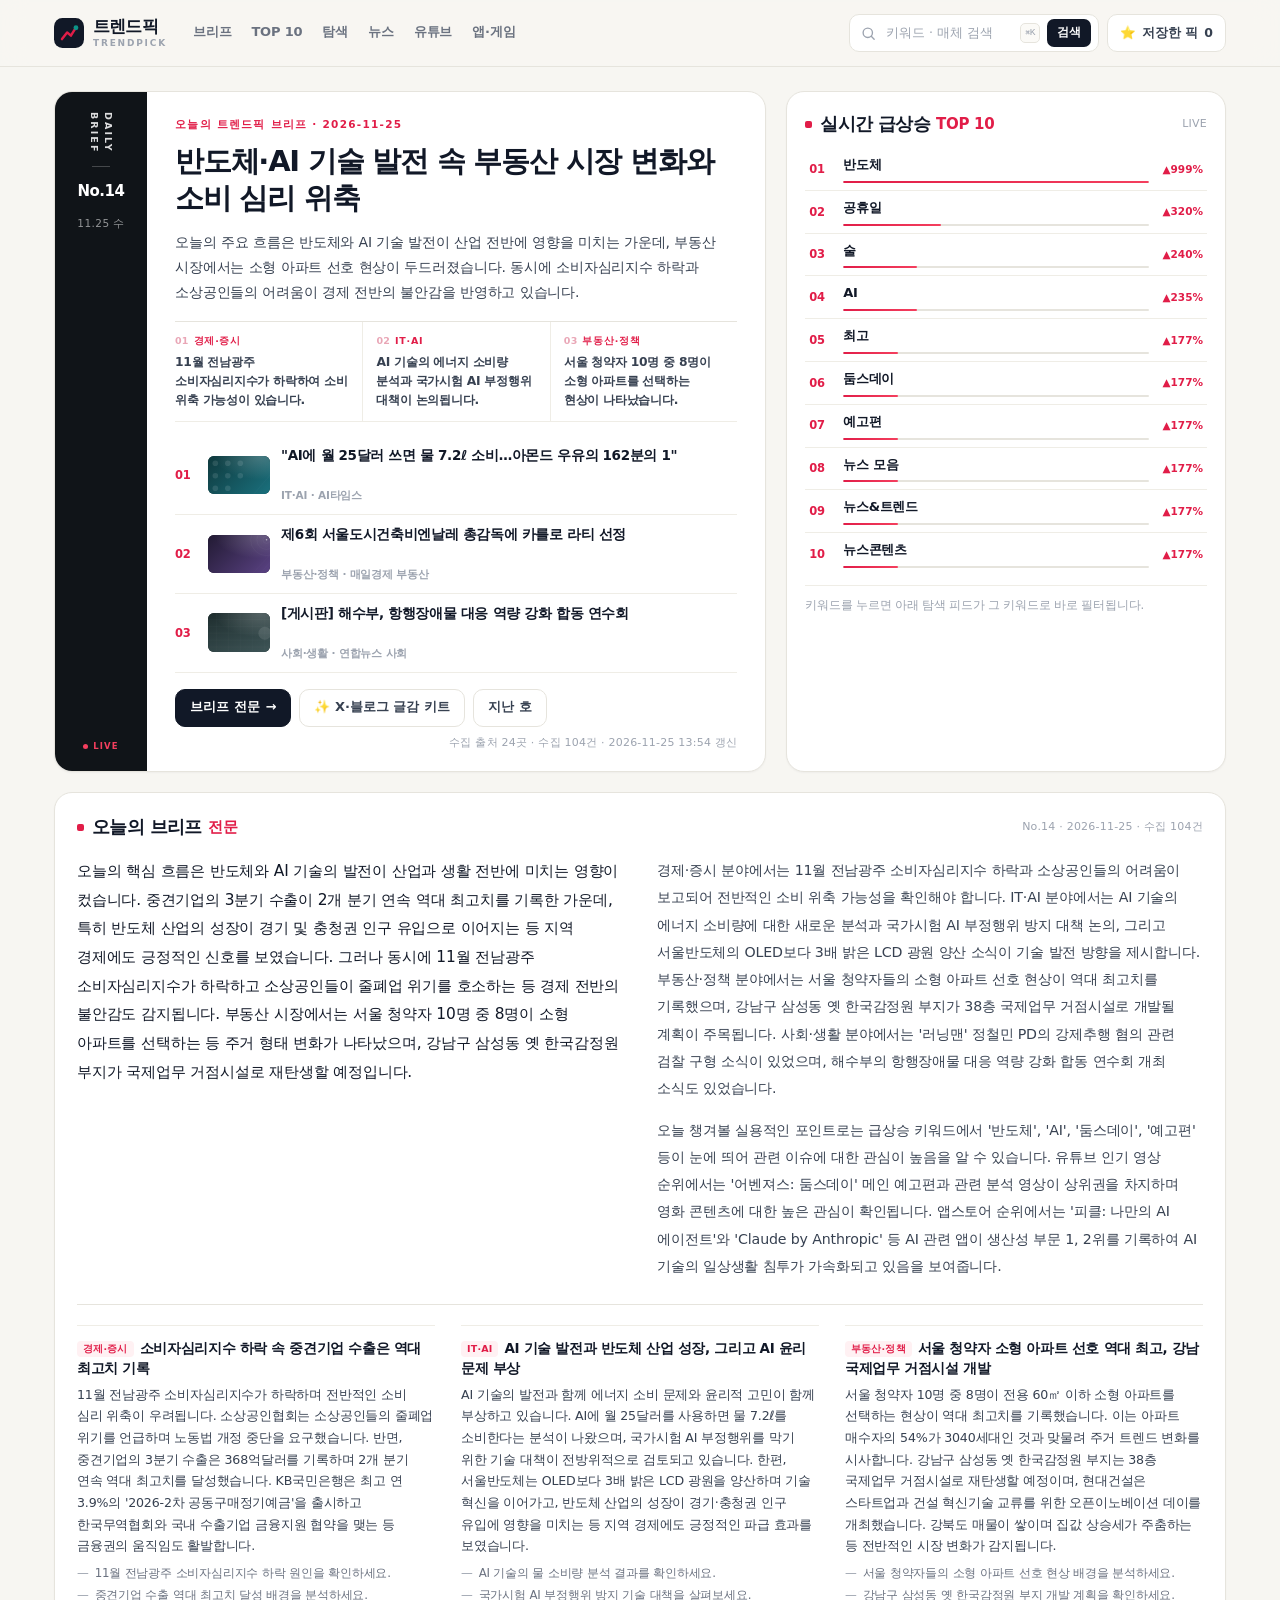
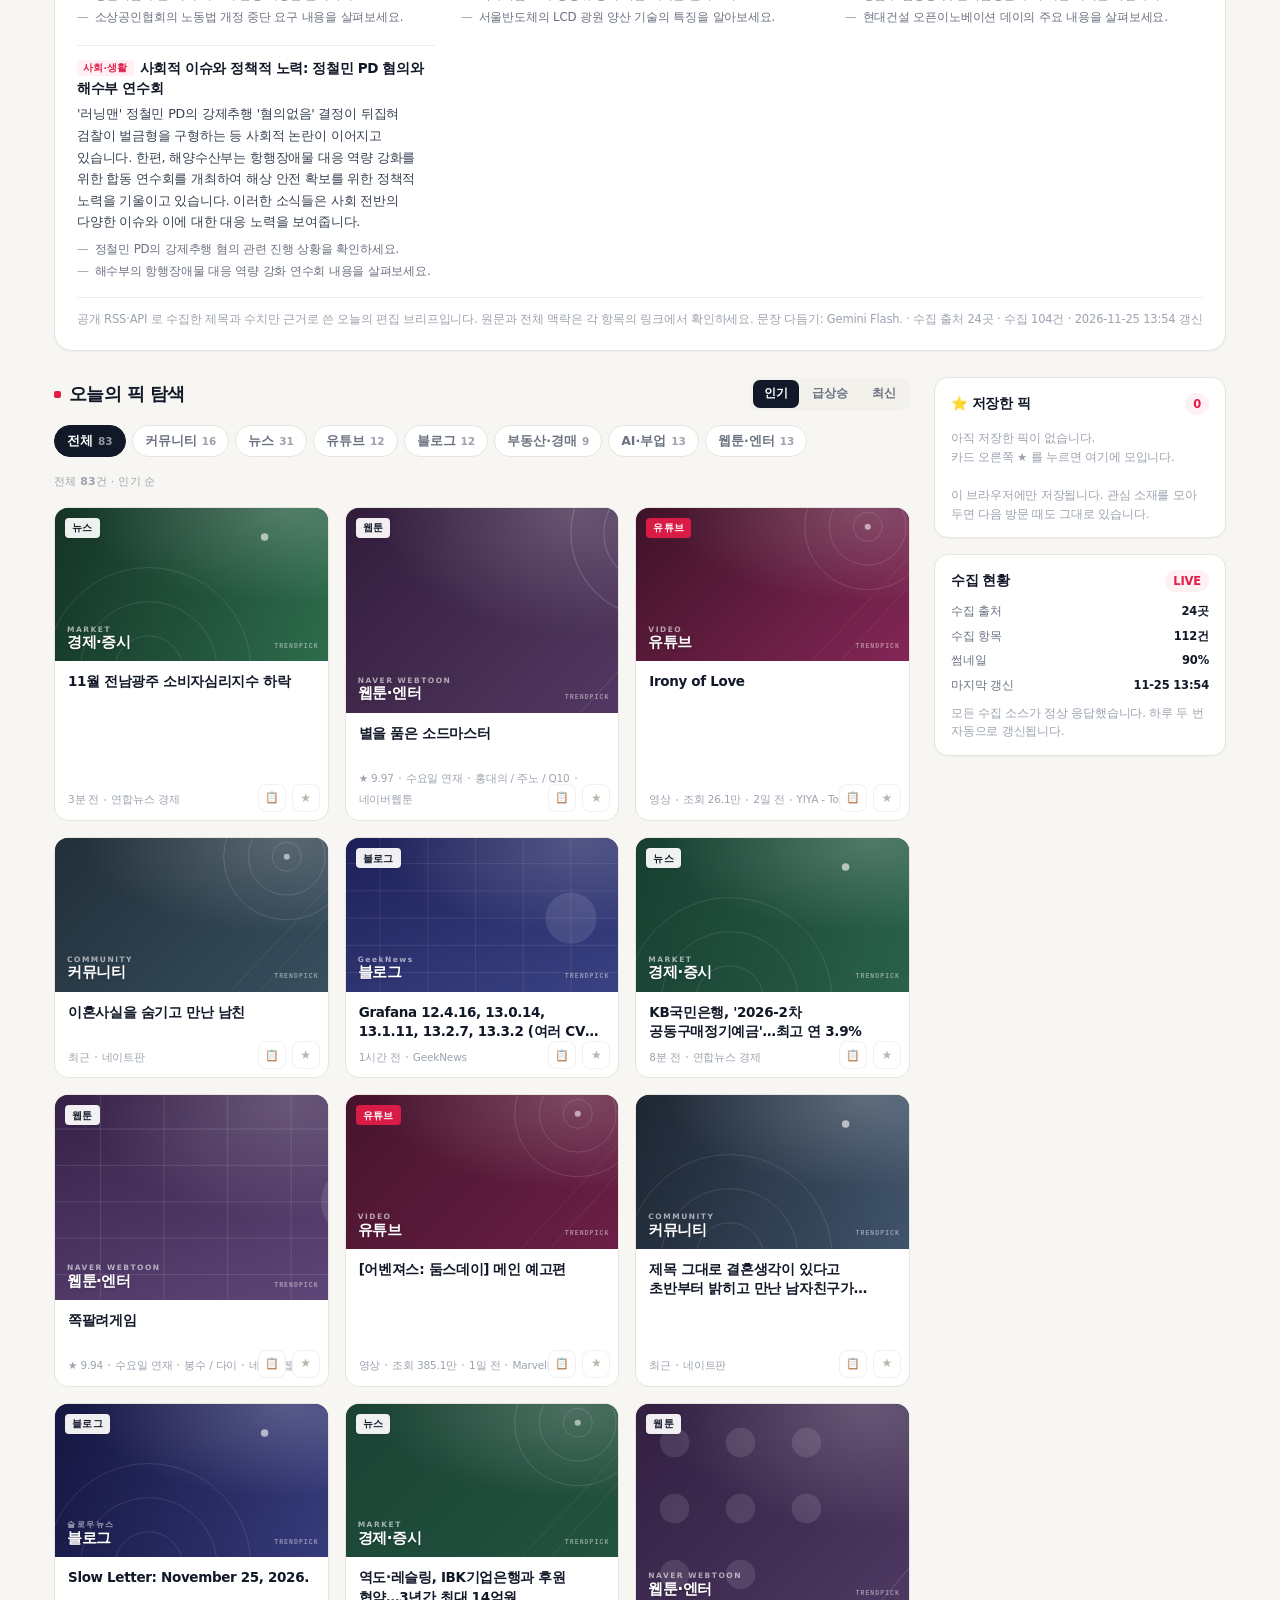
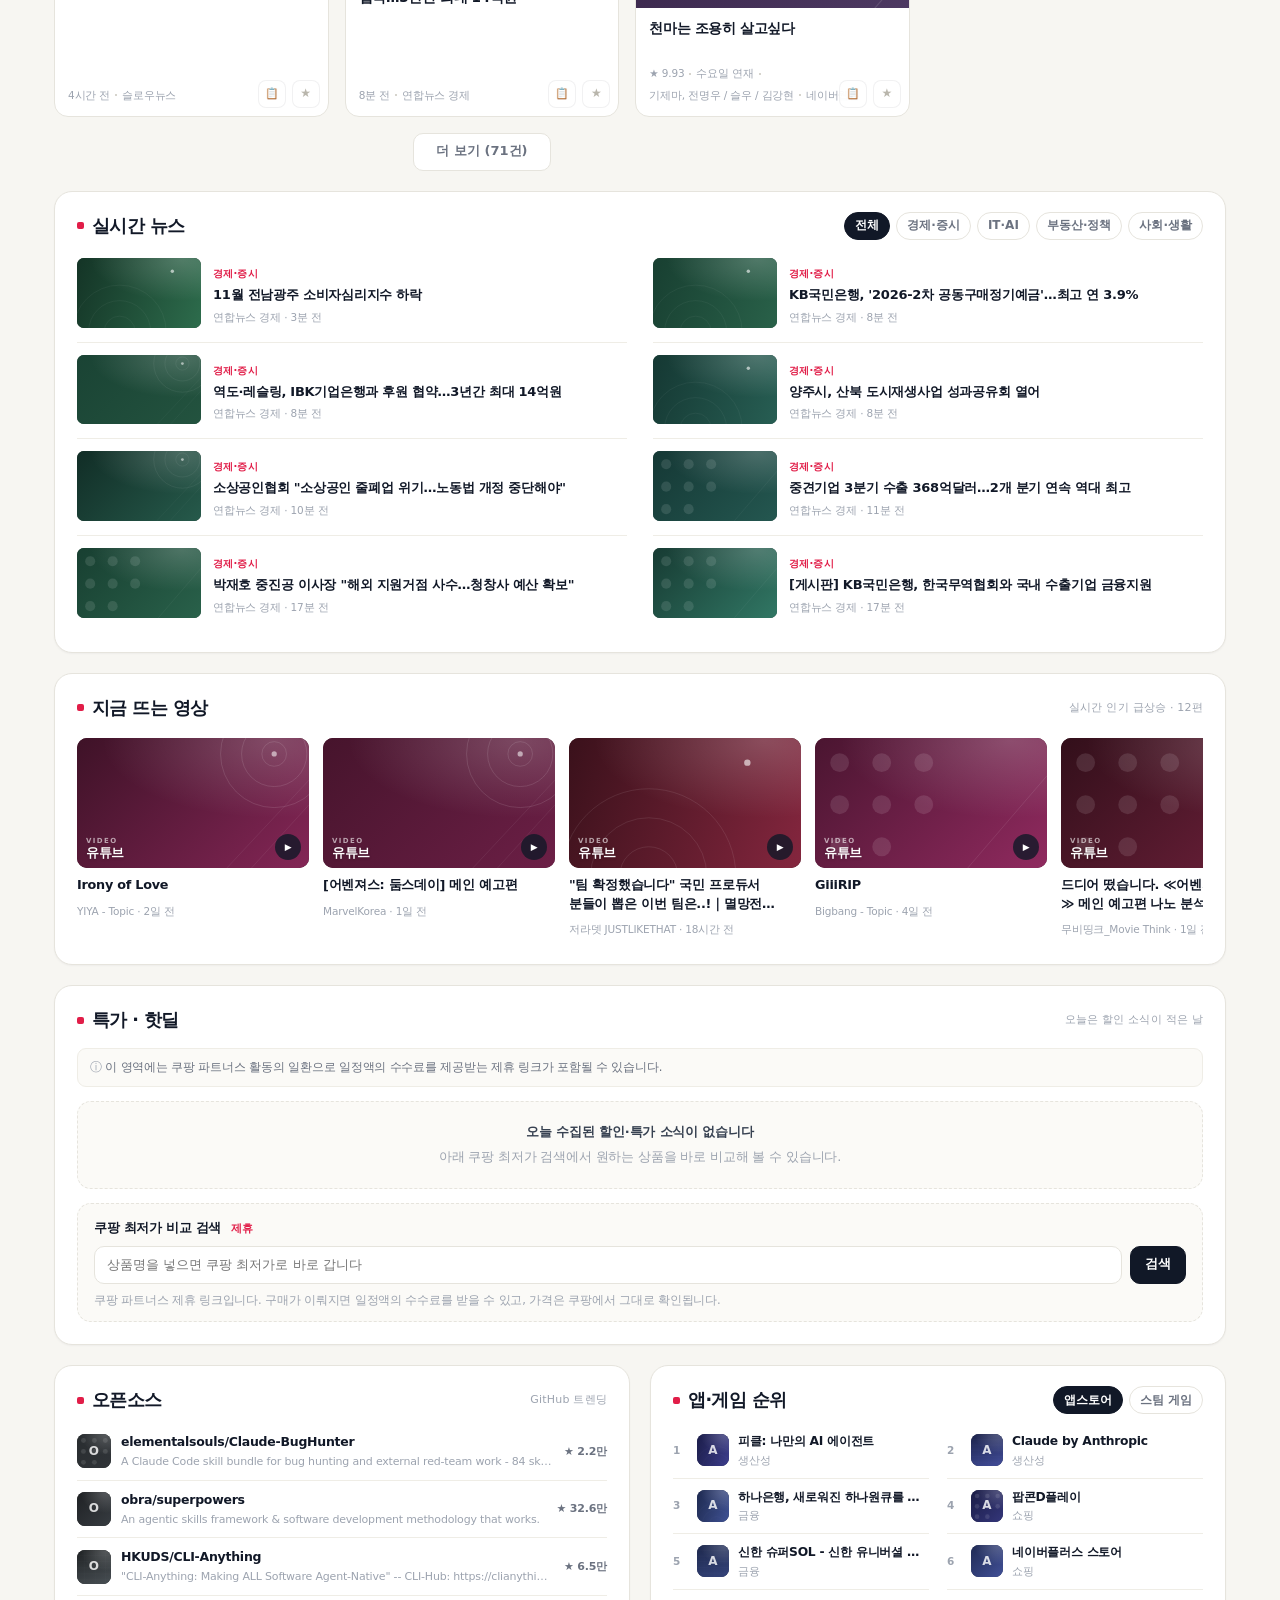
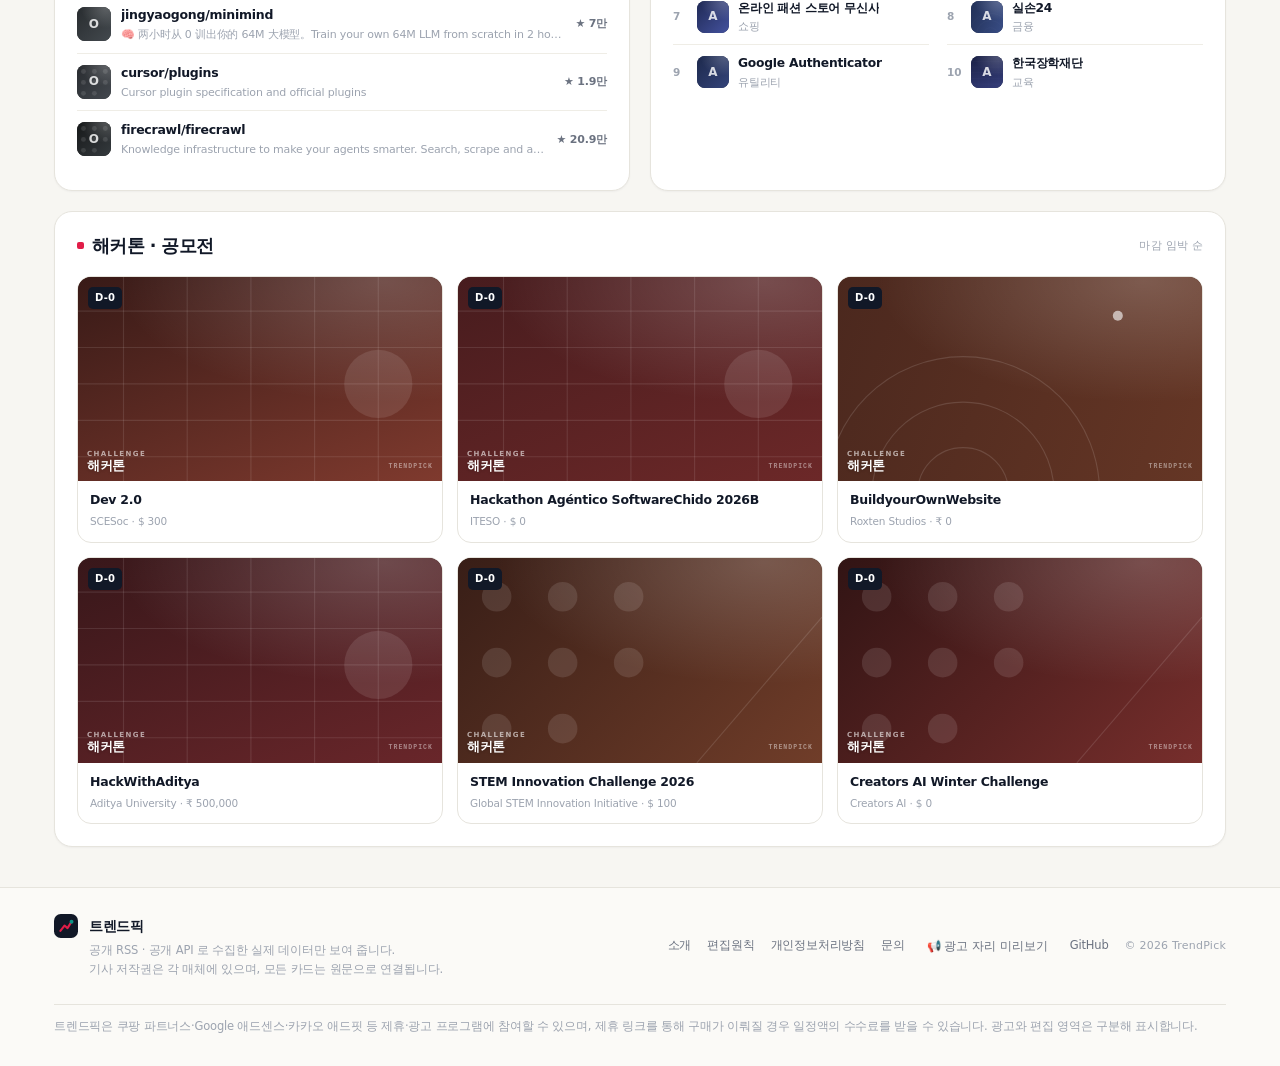
==== commit 3fbe7e01: "data: trendpick auto collect 2026-11-25T04:54:32Z" ====
--- a/index.html
+++ b/index.html
@@ -1004,7 +1004,7 @@
 
 <noscript><p style="padding:32px;text-align:center;font-family:sans-serif">이 화면은 자바스크립트가 필요합니다.</p></noscript>
 
-<script id="embeddedData" type="application/json">{"schema":"trendpick/3","generated_at":"2026-11-25T06:50:06+09:00","issue":{"no":13,"label":"No.13 (11.25)","date":"2026-11-25"},"stats":{"sources":32,"collected":112,"live_sources":24,"skipped_sources":3,"elapsed_sec":26.5},"sources":["AI타임스","BIGBANG - Topic","GeekNews","HKUDS","Hanhae - Topic","MarvelKorea","Roy Kim - Topic","Yiya - Topic","YouTube지누","cursor","elementalsouls","firecrawl","jingyaogong","obra","네이트판","더쿠","매일경제","매일경제 부동산","무비띵크_Movie Think","바이라인네트워크","벤처스퀘어","보배드림","스맵","슬로우뉴스","연합뉴스 경제","연합뉴스 사회","연합뉴스 산업","잇츠뉴 It'sNEW","저라뎃 JUSTLIKETHAT","조선일보","클리드","킬컷의 영화소개"],"youtube_mode":"api","site":{"repo":"econature7-lab/nori-traffic-scent","pages_url":"https://econature7-lab.github.io/nori-traffic-scent/"},"posts":[{"id":"c_5aca064087","cat":"comm","source":"네이트판","source_key":"natepann","title":"양가 지원 0원으로 시작한 지 3년, 정리해봐요","url":"https://pann.nate.com/talk/375734765","published":"","time":"최근","img":"","keywords":["네이트판"],"sample":false,"topics_kw":[],"topics":[],"hot":63,"rise":227,"summary":"양가 지원 없이 결혼 시작 3년차 경험 정리"},{"id":"c_68a9588cbe","cat":"comm","source":"네이트판","source_key":"natepann","title":"결혼 준비할 때 양가에서 한 푼도 못 받는다는 거 알고 시작했어요친정은 형편이 안 되고 시댁은...","url":"https://pann.nate.com/talk/375734765","published":"","time":"최근","img":"","keywords":["네이트판"],"sample":false,"topics_kw":[],"topics":[],"hot":63,"rise":227,"summary":"양가 지원 없이 결혼 준비 시작한 사연"},{"id":"c_7092c4b40d","cat":"comm","source":"네이트판","source_key":"natepann","title":"(+)강금실 국정원장 후보자, 이력만 보면 그냥 중국이네","url":"https://pann.nate.com/talk/375734716","published":"","time":"최근","img":"https://thumb.pann.com/tc_240x152/https://fimg6.pann.com/new/download.jsp?FileID=69703336","keywords":["네이트판"],"sample":false,"topics_kw":[],"topics":[],"hot":63,"rise":227,"summary":"강금실 국정원장 후보자 이력 관련 논란"},{"id":"c_09fef691d6","cat":"comm","source":"네이트판","source_key":"natepann","title":"지문날인 폐지해서 조선족 중국인 대거 입국하게 된 것도 이 여자가 법무부장관 때 ...","url":"https://pann.nate.com/talk/375734716","published":"","time":"최근","img":"","keywords":["네이트판"],"sample":false,"topics_kw":[],"topics":[],"hot":63,"rise":227,"summary":"지문날인 폐지와 외국인 입국 관련 주장"},{"id":"c_946a40281f","cat":"comm","source":"네이트판","source_key":"natepann","title":"전남친 연락 답장 한다 vs 그냥 읽씹","url":"https://pann.nate.com/talk/375734773","published":"","time":"최근","img":"","keywords":["네이트판"],"sample":false,"topics_kw":[],"topics":[],"hot":63,"rise":227,"summary":"전남친 연락에 대한 답장 여부 고민"},{"id":"c_a69c17adb3","cat":"comm","source":"네이트판","source_key":"natepann","title":"헤어진 지 1년 반 됐는데 어제 밤에 잘 지내? 하고 옴2년 만났고 헤어진 건 걔가 취준한다고 연...","url":"https://pann.nate.com/talk/375734773","published":"","time":"최근","img":"","keywords":["네이트판"],"sample":false,"topics_kw":[],"topics":[],"hot":63,"rise":227,"summary":"헤어진 전남친의 연락, 어떻게 해야 할까"},{"id":"c_bc25edc5df","cat":"comm","source":"더쿠","source_key":"theqoo","title":"위약금 5천만 받고 합의한다 VS 계약금 2억 9천 전부 몰취한다로 댓글 난리난 아파트 매매 계약 해지","url":"https://theqoo.net/hot/4417135254","published":"","time":"최근","img":"","keywords":["더쿠"],"sample":false,"topics_kw":["estate"],"topics":["estate"],"hot":63,"rise":227,"summary":"아파트 매매 계약 해지 위약금 관련 논란"},{"id":"c_5143e7137e","cat":"comm","source":"더쿠","source_key":"theqoo","title":"고등학생 딸 아이가 수업시간에 교복에 설사를했답니다","url":"https://theqoo.net/hot/4417097017","published":"","time":"최근","img":"","keywords":["더쿠"],"sample":false,"topics_kw":[],"topics":[],"hot":63,"rise":227,"summary":"고등학생 딸의 수업 중 교복 설사 사건"},{"id":"c_3f47e1b6c9","cat":"comm","source":"더쿠","source_key":"theqoo","title":"기념일도 아닌데 용돈 탈탈 털어 금반지 선물한 아들 때문에 오열한 엄마..","url":"https://theqoo.net/hot/4417063265","published":"","time":"최근","img":"","keywords":["더쿠"],"sample":false,"topics_kw":[],"topics":[],"hot":63,"rise":227,"summary":"아들의 금반지 선물에 감동한 엄마 이야기"},{"id":"c_66ba74a78a","cat":"comm","source":"더쿠","source_key":"theqoo","title":"네이버페이100원+5원+10원+10원+1원+1원+1원+1원+랜덤 눌러봐👆+🐶👋+10원+5원+눌러눌러 보험랜덤👆+보험랜덤 하나더✌️+👀라이브미리보고18원받기","url":"https://theqoo.net/hot/4417036141","published":"","time":"최근","img":"","keywords":["더쿠"],"sample":false,"topics_kw":[],"topics":[],"hot":63,"rise":227,"summary":"네이버페이 소액 적립 이벤트 참여 방법"},{"id":"c_56f370406b","cat":"comm","source":"더쿠","source_key":"theqoo","title":"친오빠랑 연락 한적 단 한번도 없다는 하츠투하츠 지우","url":"https://theqoo.net/hot/4416996623","published":"","time":"최근","img":"","keywords":["더쿠"],"sample":false,"topics_kw":[],"topics":[],"hot":63,"rise":227,"summary":"하츠투하츠 지우, 친오빠와 연락 없는 사연"},{"id":"c_0acc9741e9","cat":"comm","source":"더쿠","source_key":"theqoo","title":"내가 100일의 거짓말이 유해하다고 생각하는 이유","url":"https://theqoo.net/hot/4416972691","published":"","time":"최근","img":"","keywords":["더쿠"],"sample":false,"topics_kw":[],"topics":[],"hot":63,"rise":227,"summary":"영화 '100일의 거짓말' 유해성 주장"},{"id":"c_e6f074f5af","cat":"comm","source":"보배드림","source_key":"bobaedream","title":"KBS “아반떼에 그돈씨...\"","url":"https://www.bobaedream.co.kr/view?code=best&No=1049885&vdate=","published":"","time":"최근","img":"https://file1.bobaedream.co.kr/humor/2026/11/25/01/wang1795536305_54312704.jpg","keywords":["보배드림"],"sample":false,"topics_kw":[],"topics":[],"hot":63,"rise":227,"summary":"KBS 아반떼 관련 발언에 대한 반응"},{"id":"c_713d46c918","cat":"comm","source":"보배드림","source_key":"bobaedream","title":"105억 넣은 주식 계좌","url":"https://www.bobaedream.co.kr/view?code=best&No=1049876&vdate=","published":"","time":"최근","img":"https://file1.bobaedream.co.kr/humor/2026/11/25/01/wang1795536165_1474094397.jpg","keywords":["보배드림"],"sample":false,"topics_kw":[],"topics":[],"hot":63,"rise":227,"summary":"105억 투자 주식 계좌 인증 게시글"},{"id":"c_697cfcf5cf","cat":"comm","source":"보배드림","source_key":"bobaedream","title":"이제 ㅈ됐다는 현장전문직 근황ㄷㄷㄷ","url":"https://www.bobaedream.co.kr/view?code=best&No=1049872&vdate=","published":"","time":"최근","img":"https://file1.bobaedream.co.kr/humor/2026/11/25/00/loga1795535164_1506172449.webp","keywords":["보배드림"],"sample":false,"topics_kw":[],"topics":[],"hot":63,"rise":227},{"id":"c_d7bed4a8c6","cat":"comm","source":"보배드림","source_key":"bobaedream","title":"대한민국 얼굴천재 클라스","url":"https://www.bobaedream.co.kr/view?code=best&No=1049873&vdate=","published":"","time":"최근","img":"https://file1.bobaedream.co.kr/humor/2026/11/25/00/loga1795534741_1576439702.webp","keywords":["보배드림"],"sample":false,"topics_kw":[],"topics":[],"hot":63,"rise":227}],"news":[{"id":"n_33264ea7cd","section":"경제·증시","feed_section":"사회·생활","title":"[인터뷰] ‘美 20대 VC’ 알럼나이벤처스 창업자 “기업 몸값 따지다 미래 놓쳐선 안 돼”","source":"조선일보","url":"https://www.chosun.com/economy/smb-venture/2026/11/25/MVSGKYZQMFSTONTDMM3WCZBYGQ/","published":"2026-11-24T21:41:50+00:00","time":"8분 전","fresh":0.997,"keywords":[],"noise":false,"img":"https://image.chosun.com/thumb_meta.png","sample":false,"cat":"news","hot":88,"rise":260,"comments":0,"views":0,"topics_kw":[],"topics":[]},{"id":"n_f2f14bbc34","section":"경제·증시","feed_section":"사회·생활","title":"주식 싸게 팔고 사채 조건 낮추고…바이오기업들 자금 확보 안간힘","source":"조선일보","url":"https://www.chosun.com/economy/science/2026/11/25/MM3DEMZWMYYDSYLDGY2TSZRWGE/","published":"2026-11-24T21:37:38+00:00","time":"12분 전","fresh":0.995,"keywords":[],"noise":false,"img":"https://www.chosun.com/resizer/v2/GI2WMNLCGU2TIZRSGFSDANJWG4.jpg?auth=6c79834be854105299c344dfb513d4e0481de1c644d3e96987d9e9f25ffad291&smart=true&width=5000&height=2264","sample":false,"cat":"news","hot":87,"rise":254,"comments":0,"views":0,"topics_kw":[],"topics":[]},{"id":"n_290f7e4e60","section":"경제·증시","feed_section":"경제·증시","title":"역대급 실적에도 승진 잔치 없었다…삼성 ‘임원 가는 문’ 좁힌 이유는?","source":"매일경제","url":"https://www.mk.co.kr/news/business/12217650","published":"2026-11-25T06:32:04+09:00","time":"17분 전","fresh":0.993,"keywords":["헤드라인"],"noise":false,"img":"https://pimg.mk.co.kr/news/cms/202611/25/rcv.YNA.20261029.PYH2026102905970001300_R.jpg","sample":false,"cat":"news","hot":86,"rise":248,"comments":0,"views":0,"topics_kw":[],"topics":[]},{"id":"n_c49a701c4f","section":"경제·증시","feed_section":"경제·증시","title":"“노후자금으로 환경운동 마라”…퇴직연금서 ESG펀드 빼라는 트럼프","source":"매일경제","url":"https://www.mk.co.kr/news/economy/12217649","published":"2026-11-25T06:31:43+09:00","time":"18분 전","fresh":0.992,"keywords":["헤드라인"],"noise":false,"img":"https://pimg.mk.co.kr/news/cms/202611/25/news-p.v1.20261124.f70caae592e445b4bea488054f3ac3d1_R.png","sample":false,"cat":"news","hot":85,"rise":242,"comments":0,"views":0,"topics_kw":[],"topics":[]},{"id":"n_fc89c8e36b","section":"경제·증시","feed_section":"부동산·정책","title":"500대 기업 이익잉여금 1천862조원…삼전닉스가 37% 차지","source":"연합뉴스 산업","url":"https://www.yna.co.kr/view/AKR20261124163200003","published":"2026-11-25T06:05:01+09:00","time":"44분 전","fresh":0.981,"keywords":[],"noise":false,"img":"https://img.yna.co.kr/etc/inner/KR/2026/11/24/AKR20261124163200003_01_i_P2.jpg","sample":false,"cat":"news","hot":84,"rise":236,"comments":0,"views":0,"topics_kw":[],"topics":[]},{"id":"n_f0a290279a","section":"경제·증시","feed_section":"경제·증시","title":"사업주훈련 우수사례 경진대회…삼우전자정밀, 중기부문 '대상'","source":"연합뉴스 경제","url":"https://www.yna.co.kr/view/AKR20261124151600530","published":"2026-11-25T06:00:07+09:00","time":"49분 전","fresh":0.979,"keywords":[],"noise":false,"img":"https://img.yna.co.kr/photo/cms/2020/01/10/38/PCM20200110000138990_P2.jpg","sample":false,"cat":"news","hot":83,"rise":230,"comments":0,"views":0,"topics_kw":[],"topics":[]},{"id":"n_2e23c07738","section":"경제·증시","feed_section":"경제·증시","title":"기업 체감경기 한달만에 악화…내수기업은 4년6개월만 최고","source":"연합뉴스 경제","url":"https://www.yna.co.kr/view/AKR20261124156500002","published":"2026-11-25T06:00:07+09:00","time":"49분 전","fresh":0.979,"keywords":[],"noise":false,"img":"https://img.yna.co.kr/photo/cms/2019/01/04/01/PCM20190104000301990_P2.jpg","sample":false,"cat":"news","hot":82,"rise":224,"comments":0,"views":0,"topics_kw":[],"topics":[]},{"id":"n_d00d3382a0","section":"경제·증시","feed_section":"경제·증시","title":"보험사 순익 8천800억원 줄었다…생보·손보 희비","source":"연합뉴스 경제","url":"https://www.yna.co.kr/view/AKR20261124165700002","published":"2026-11-25T06:00:04+09:00","time":"49분 전","fresh":0.979,"keywords":[],"noise":false,"img":"https://img.yna.co.kr/photo/cms/2019/09/02/87/PCM20190902000187990_P2.jpg","sample":false,"cat":"news","hot":81,"rise":218,"comments":0,"views":0,"topics_kw":[],"topics":[]},{"id":"n_9e108a166a","section":"IT·AI","feed_section":"부동산·정책","title":"'장롱면허' 이소영 장관도 탔다…중기부 공무원, 자율주행 체험","source":"연합뉴스 산업","url":"https://www.yna.co.kr/view/AKR20261124156900030","published":"2026-11-25T06:31:00+09:00","time":"18분 전","fresh":0.992,"keywords":[],"noise":false,"img":"https://img.yna.co.kr/etc/inner/KR/2026/11/24/AKR20261124156900030_02_i_P2.jpg","sample":false,"cat":"news","hot":80,"rise":212,"comments":0,"views":0,"topics_kw":["ai"],"topics":["ai"]},{"id":"n_13a8545e10","section":"IT·AI","feed_section":"경제·증시","title":"계란 산지 가격 하락에도 소매가는 올라…고병원성 AI 확산 우려","source":"연합뉴스 경제","url":"https://www.yna.co.kr/view/AKR20261124155800030","published":"2026-11-25T06:20:00+09:00","time":"29분 전","fresh":0.988,"keywords":[],"noise":false,"img":"https://img.yna.co.kr/photo/yna/YH/2026/09/10/PYH2026091010800001300_P2.jpg","sample":false,"cat":"news","hot":79,"rise":206,"comments":0,"views":0,"topics_kw":["ai"],"topics":["ai"]},{"id":"n_0f44ac85d1","section":"IT·AI","feed_section":"부동산·정책","title":"인공지능 인재들 한자리에…AI 부트캠프 학생 취업지원 행사","source":"연합뉴스 산업","url":"https://www.yna.co.kr/view/AKR20261124148300530","published":"2026-11-25T06:00:05+09:00","time":"49분 전","fresh":0.979,"keywords":[],"noise":false,"img":"https://img.yna.co.kr/etc/inner/KR/2026/11/24/AKR20261124148300530_01_i_P2.jpg","sample":false,"cat":"news","hot":78,"rise":200,"comments":0,"views":0,"topics_kw":["ai"],"topics":["ai"]},{"id":"n_7527bae8f4","section":"IT·AI","feed_section":"IT·AI","title":"젠슨 황, 복귀 후 첫 직원회의서 사과…복귀 정당성 강조","source":"AI타임스","url":"https://www.aitimes.com/news/articleView.html?idxno=217752","published":"2026-11-25T05:55:29+09:00","time":"54분 전","fresh":0.977,"keywords":[],"noise":false,"img":"https://cdn.aitimes.com/news/photo/202611/217752_222107_4914.png","sample":false,"cat":"news","hot":77,"rise":194,"comments":0,"views":0,"topics_kw":[],"topics":["ai"]},{"id":"n_35df29f984","section":"IT·AI","feed_section":"경제·증시","title":"‘로봇 강국’ 타이틀 탈환 나선 일본의 역습 … 휴머노이드 부품 패권 지도 [맥킨지·매경 산업분석]","source":"매일경제","url":"https://www.mk.co.kr/news/business/12217342","published":"2026-11-25T05:00:00+09:00","time":"1시간 전","fresh":0.954,"keywords":["헤드라인"],"noise":false,"img":"https://pimg.mk.co.kr/news/cms/202611/24/news-p.v1.20261123.070b5cf0ef9344f48a4ba09df02a63fa_R.png","sample":false,"cat":"news","hot":76,"rise":188,"comments":0,"views":0,"topics_kw":["ai"],"topics":["ai"]},{"id":"n_daa1443a5a","section":"IT·AI","feed_section":"경제·증시","title":"종전·유가·AI 규제에 쏠린 ‘눈’ … 연말 증시 향방 가를 국제정치 변수들","source":"매일경제","url":"https://www.mk.co.kr/news/world/12217148","published":"2026-11-25T04:30:00+09:00","time":"2시간 전","fresh":0.942,"keywords":["헤드라인"],"noise":false,"img":"https://pimg.mk.co.kr/news/cms/202611/24/news-p.v1.20261123.62b56fa64d2e4a67b9817150ee1bcd9b_R.jpg","sample":false,"cat":"news","hot":75,"rise":182,"comments":0,"views":0,"topics_kw":["ai"],"topics":["ai"]},{"id":"n_3268f5eef2","section":"IT·AI","feed_section":"경제·증시","title":"“고점에 못 팔았다” 실수 인정한 투자 고수 … 여전히 반도체에 베팅하는 이유","source":"매일경제","url":"https://www.mk.co.kr/news/stock/12217412","published":"2026-11-25T04:30:00+09:00","time":"2시간 전","fresh":0.942,"keywords":["헤드라인"],"noise":false,"img":"https://pimg.mk.co.kr/news/cms/202611/24/news-p.v1.20261118.397ca3b875fb4291b0c9052d29037797_R.jpg","sample":false,"cat":"news","hot":74,"rise":176,"comments":0,"views":0,"topics_kw":["ai"],"topics":["ai"]},{"id":"n_aa21aa42ce","section":"IT·AI","feed_section":"경제·증시","title":"준감위 \"삼성전자 주주환원 결정, 준법 위반·이해상충 아냐\"(종합)","source":"연합뉴스 경제","url":"https://www.yna.co.kr/view/AKR20261124122351003","published":"2026-11-24T18:43:28+09:00","time":"12시간 전","fresh":0.697,"keywords":[],"noise":false,"img":"https://img.yna.co.kr/photo/yna/YH/2026/11/24/PYH2026112412060001300_P2.jpg","sample":false,"cat":"news","hot":73,"rise":170,"comments":0,"views":0,"topics_kw":[],"topics":[]},{"id":"n_b9817c5087","section":"부동산·정책","feed_section":"경제·증시","title":"LH 미분양 매입확약 3만1천가구 중 1만3천가구 착공","source":"연합뉴스 경제","url":"https://www.yna.co.kr/view/AKR20261124169300003","published":"2026-11-25T06:03:01+09:00","time":"46분 전","fresh":0.981,"keywords":[],"noise":false,"img":"https://img.yna.co.kr/photo/yna/YH/2026/11/24/PYH2026112405180001300_P2.jpg","sample":false,"cat":"news","hot":72,"rise":164,"comments":0,"views":0,"topics_kw":["estate"],"topics":["estate"]},{"id":"n_9a526871fb","section":"부동산·정책","feed_section":"경제·증시","title":"서울역 뒤편 ‘낡은 동네’의 반전 … 아파트 1만7천가구에 철길도 지하로","source":"매일경제","url":"https://www.mk.co.kr/news/realestate/12217136","published":"2026-11-25T06:00:00+09:00","time":"49분 전","fresh":0.979,"keywords":["헤드라인"],"noise":false,"img":"https://pimg.mk.co.kr/news/cms/202611/24/news-p.v1.20261124.acd19df1297d41739ab1ddf6646b763d_R.png","sample":false,"cat":"news","hot":71,"rise":158,"comments":0,"views":0,"topics_kw":["estate"],"topics":["estate"]},{"id":"n_6e33e5bff6","section":"부동산·정책","feed_section":"부동산·정책","title":"주우정 현대엔지니어링 대표 물러난다","source":"매일경제 부동산","url":"https://www.mk.co.kr/news/realestate/12217546","published":"2026-11-24T22:37:04+09:00","time":"8시간 전","fresh":0.795,"keywords":["부동산"],"noise":false,"img":"https://pimg.mk.co.kr/news/cms/202611/25/20261125_01170125000002_S00.jpg","sample":false,"cat":"news","hot":70,"rise":152,"comments":0,"views":0,"topics_kw":[],"topics":["estate"]},{"id":"n_97e915ba72","section":"부동산·정책","feed_section":"부동산·정책","title":"“당첨 땐 17억 번다”…잠래아 2가구 줍줍에 5만3447명 몰려","source":"매일경제 부동산","url":"https://www.mk.co.kr/news/realestate/12217460","published":"2026-11-24T20:01:45+09:00","time":"10시간 전","fresh":0.73,"keywords":["부동산"],"noise":false,"img":"https://pimg.mk.co.kr/news/cms/202611/24/news-p.v1.20261124.e53bd0c4a6bc43438933d282ee4c3942_R.png","sample":false,"cat":"news","hot":69,"rise":146,"comments":0,"views":0,"topics_kw":[],"topics":["estate"]},{"id":"n_ebf6156511","section":"부동산·정책","feed_section":"부동산·정책","title":"공공택지 이주 협조땐 보상금 30%↑","source":"매일경제 부동산","url":"https://www.mk.co.kr/news/realestate/12217322","published":"2026-11-24T18:00:00+09:00","time":"12시간 전","fresh":0.679,"keywords":["부동산"],"noise":false,"img":"https://static.mk.co.kr/facebook_mknews.jpg","sample":false,"cat":"news","hot":68,"rise":140,"comments":0,"views":0,"topics_kw":[],"topics":["estate"]},{"id":"n_3426b3b4ce","section":"부동산·정책","feed_section":"부동산·정책","title":"\"팹·주택공급 몰려 … 건설인력 26만명 필요\"","source":"매일경제 부동산","url":"https://www.mk.co.kr/news/realestate/12217319","published":"2026-11-24T17:19:07+09:00","time":"13시간 전","fresh":0.662,"keywords":["부동산"],"noise":false,"img":"https://pimg.mk.co.kr/news/cms/202611/25/20261125_01110125000003_L00.jpg","sample":false,"cat":"news","hot":67,"rise":134,"comments":0,"views":0,"topics_kw":["estate"],"topics":["estate"]},{"id":"n_4861a45de7","section":"부동산·정책","feed_section":"부동산·정책","title":"송파한양1차, 넉달만에 조합 설립","source":"매일경제 부동산","url":"https://www.mk.co.kr/news/realestate/12217320","published":"2026-11-24T17:19:07+09:00","time":"13시간 전","fresh":0.662,"keywords":["부동산"],"noise":false,"img":"https://pimg.mk.co.kr/news/cms/202611/25/20261125_01170125000001_S00.jpg","sample":false,"cat":"news","hot":66,"rise":128,"comments":0,"views":0,"topics_kw":[],"topics":["estate"]},{"id":"n_07cb0c0d79","section":"부동산·정책","feed_section":"부동산·정책","title":"부산 신축 선착순 전세에 …\"사흘전부터 텐트쳤어요\"","source":"매일경제 부동산","url":"https://www.mk.co.kr/news/realestate/12217318","published":"2026-11-24T17:19:06+09:00","time":"13시간 전","fresh":0.662,"keywords":["부동산"],"noise":false,"img":"https://pimg.mk.co.kr/news/cms/202611/25/20261125_01160125000002_L00.jpg","sample":false,"cat":"news","hot":65,"rise":122,"comments":0,"views":0,"topics_kw":["estate"],"topics":["estate"]},{"id":"n_3e70c1759a","section":"사회·생활","feed_section":"경제·증시","title":"“1인당 80만원 드릴게요”…소득·나이 제한없이 뿌린다는 ‘이 지원금’","source":"매일경제","url":"https://www.mk.co.kr/news/world/12217663","published":"2026-11-25T06:42:16+09:00","time":"7분 전","fresh":0.997,"keywords":["헤드라인"],"noise":false,"img":"https://pimg.mk.co.kr/news/cms/202611/25/news-p.v1.20261125.c4926ec716634fc5a937f0d12d5ec0e8_R.png","sample":false,"cat":"news","hot":64,"rise":116,"comments":0,"views":0,"topics_kw":[],"topics":[]},{"id":"n_8a2aa2bfd3","section":"사회·생활","feed_section":"경제·증시","title":"‘대마 재범’ 시나위 출신 김바다, 오늘 1심 선고…실형 면할까","source":"매일경제","url":"https://www.mk.co.kr/news/society/12217409","published":"2026-11-25T06:40:00+09:00","time":"9분 전","fresh":0.996,"keywords":["헤드라인"],"noise":false,"img":"https://pimg.mk.co.kr/news/cms/202611/24/news-p.v1.20261124.36cf310590ac43ed8b8349e9c2964ee7_R.jpeg","sample":false,"cat":"news","hot":63,"rise":110,"comments":0,"views":0,"topics_kw":[],"topics":[]},{"id":"n_164c1d98d2","section":"사회·생활","feed_section":"사회·생활","title":"‘4년 연속 꼴찌’ 키움, 샐러리캡 하한액 도입 첫 해부터 패널티 받나 “샐러리캡 채우기 위한 영입은 없다”","source":"조선일보","url":"https://www.chosun.com/sports/baseball/2026/11/25/ME2DOYJZMU4GENRZGRRDGNTFMY/","published":"2026-11-24T21:40:00+00:00","time":"9분 전","fresh":0.996,"keywords":[],"noise":false,"img":"https://www.chosun.com/resizer/v2/GQ2TEMRQMFQTCNTDMZRDOZDEGE.jpg?auth=3143a3452ef54cb5997f86e338278c0de965974a8e4a02c9714651d803b0d69e&smart=true&width=650&height=353","sample":false,"cat":"news","hot":62,"rise":104,"comments":0,"views":0,"topics_kw":[],"topics":[]},{"id":"n_d8f3b3dfa4","section":"사회·생활","feed_section":"사회·생활","title":"전북 구름 많고 서해안에는 오전에 눈·비…낮 기온 6∼11도","source":"연합뉴스 사회","url":"https://www.yna.co.kr/view/AKR20261125013000055","published":"2026-11-25T06:38:21+09:00","time":"11분 전","fresh":0.995,"keywords":[],"noise":false,"img":"https://img.yna.co.kr/etc/inner/KR/2026/11/25/AKR20261125013000055_01_i_P2.jpg","sample":false,"cat":"news","hot":61,"rise":98,"comments":0,"views":0,"topics_kw":[],"topics":[]},{"id":"n_ccd784925d","section":"사회·생활","feed_section":"사회·생활","title":"“미군, 이란 정권 수뇌부 ‘참수 작전’ 검토”","source":"조선일보","url":"https://www.chosun.com/international/international_general/2026/11/25/GU4TSMLCMYYDQOJVMYZTMZBZG4/","published":"2026-11-24T21:38:59+00:00","time":"10분 전","fresh":0.995,"keywords":[],"noise":false,"img":"https://www.chosun.com/resizer/v2/MQ4WENRUMU4GIZBSG44GKOJTGM.jpg?auth=98bed85b0077e141e7d2bef7af394e92ce950ac6750b8e3ac19907e5ff300234&smart=true&width=5000&height=3333","sample":false,"cat":"news","hot":60,"rise":92,"comments":0,"views":0,"topics_kw":[],"topics":[]},{"id":"n_149032033a","section":"사회·생활","feed_section":"경제·증시","title":"젠슨황 약발 하루만에...나스닥 다시 급락 [월가월부]","source":"매일경제","url":"https://www.mk.co.kr/news/economy/12217655","published":"2026-11-25T06:34:36+09:00","time":"15분 전","fresh":0.994,"keywords":["헤드라인"],"noise":false,"img":"https://pimg.mk.co.kr/news/cms/202611/25/news-p.v1.20261125.a83bc357e43b45729549ff2ea88f1bb1_R.jpg","sample":false,"cat":"news","hot":59,"rise":90,"comments":0,"views":0,"topics_kw":[],"topics":[]},{"id":"n_18cec924e0","section":"사회·생활","feed_section":"사회·생활","title":"[인터뷰] 김성연, 오스코텍 경영진에 정면 반박…“이해상충 근거 뭔가, 이사회 진입 왜 막나”","source":"조선일보","url":"https://www.chosun.com/economy/science/2026/11/25/HAYDONZXHEYWCZJWMM2DEMJVGQ/","published":"2026-11-24T21:34:57+00:00","time":"14분 전","fresh":0.994,"keywords":[],"noise":false,"img":"https://www.chosun.com/resizer/v2/MM4GMNBVMZSDMOBRGIZDAOBWMU.jpg?auth=9efc7bb1a060b4dc37bef79b98945870a19953fceee18cb35b2aa35044d8773c&smart=true&width=350&height=423","sample":false,"cat":"news","hot":58,"rise":90,"comments":0,"views":0,"topics_kw":[],"topics":[]},{"id":"n_265f539e0a","section":"사회·생활","feed_section":"부동산·정책","title":"젠슨황 돌아왔지만…'복귀 찬성' 엔비디아 직원 절반 밑돌아","source":"연합뉴스 산업","url":"https://www.yna.co.kr/view/AKR20261124167800017","published":"2026-11-25T06:30:01+09:00","time":"19분 전","fresh":0.992,"keywords":[],"noise":false,"img":"https://img.yna.co.kr/photo/etc/af/2026/11/17/PAF20261117171101009_P2.jpg","sample":false,"cat":"news","hot":57,"rise":90,"comments":0,"views":0,"topics_kw":["ai"],"topics":["ai"]}],"videos":[{"id":"y_91489ce1f3","rank":1,"kind":"long","title":"Irony of Love","channel":"Yiya - Topic","views":245409,"published":"2026-11-23T03:03:08Z","time":"1일 전","url":"https://www.youtube.com/watch?v=5e5Q-_ZdEK4","img":"https://i.ytimg.com/vi/5e5Q-_ZdEK4/hqdefault.jpg","sample":false,"cat":"youtube","source":"Yiya - Topic","hot":77,"rise":245,"comments":0,"keywords":["유튜브","long"],"topics_kw":[],"topics":[]},{"id":"y_cd431c33d0","rank":2,"kind":"long","title":"[어벤져스: 둠스데이] 메인 예고편","channel":"MarvelKorea","views":3587092,"published":"2026-11-23T14:19:20Z","time":"1일 전","url":"https://www.youtube.com/watch?v=Oae1ZnQ15gQ","img":"https://i.ytimg.com/vi/Oae1ZnQ15gQ/hqdefault.jpg","sample":false,"cat":"youtube","source":"MarvelKorea","hot":76,"rise":240,"comments":0,"keywords":["유튜브","long"],"topics_kw":[],"topics":[]},{"id":"y_e910d69c39","rank":3,"kind":"long","title":"\"팀 확정했습니다\" 국민 프로듀서 분들이 뽑은 이번 팀은..!｜멸망전 EP.06","channel":"저라뎃 JUSTLIKETHAT","views":246809,"published":"2026-11-24T10:30:18Z","time":"11시간 전","url":"https://www.youtube.com/watch?v=4thSglP8FXQ","img":"https://i.ytimg.com/vi/4thSglP8FXQ/hqdefault.jpg","sample":false,"cat":"youtube","source":"저라뎃 JUSTLIKETHAT","hot":75,"rise":235,"comments":0,"keywords":["유튜브","long"],"topics_kw":[],"topics":[]},{"id":"y_328df7ab28","rank":4,"kind":"long","title":"GiiiRIP","channel":"BIGBANG - Topic","views":4802024,"published":"2026-11-20T05:02:15Z","time":"4일 전","url":"https://www.youtube.com/watch?v=IQI2qaqHFlg","img":"https://i.ytimg.com/vi/IQI2qaqHFlg/hqdefault.jpg","sample":false,"cat":"youtube","source":"BIGBANG - Topic","hot":74,"rise":230,"comments":0,"keywords":["유튜브","long"],"topics_kw":[],"topics":[]},{"id":"y_3c1e6ca1ac","rank":5,"kind":"long","title":"드디어 떴습니다. ≪어벤져스: 둠스데이≫ 메인 예고편 나노 분석 & 떡밥 총정리","channel":"무비띵크_Movie Think","views":1297284,"published":"2026-11-23T21:33:23Z","time":"1일 전","url":"https://www.youtube.com/watch?v=8lp4WukqcT4","img":"https://i.ytimg.com/vi/8lp4WukqcT4/hqdefault.jpg","sample":false,"cat":"youtube","source":"무비띵크_Movie Think","hot":73,"rise":225,"comments":0,"keywords":["유튜브","long"],"topics_kw":[],"topics":[]},{"id":"y_eb2dd53a19","rank":6,"kind":"long","title":"혼란의 멸망전 속 구원투수 꾸꾸냥이 등판 | 멸망전 EP.4","channel":"클리드","views":300607,"published":"2026-11-24T10:42:21Z","time":"11시간 전","url":"https://www.youtube.com/watch?v=az4fzVk8YDI","img":"https://i.ytimg.com/vi/az4fzVk8YDI/hqdefault.jpg","sample":false,"cat":"youtube","source":"클리드","hot":72,"rise":220,"comments":0,"keywords":["유튜브","long"],"topics_kw":[],"topics":[]},{"id":"y_3ca8b7c512","rank":7,"kind":"long","title":"Please Be Happy","channel":"Roy Kim - Topic","views":274600,"published":"2026-11-22T09:00:29Z","time":"2일 전","url":"https://www.youtube.com/watch?v=eZ_slVaJ9lo","img":"https://i.ytimg.com/vi/eZ_slVaJ9lo/hqdefault.jpg","sample":false,"cat":"youtube","source":"Roy Kim - Topic","hot":71,"rise":215,"comments":0,"keywords":["유튜브","long"],"topics_kw":[],"topics":[]},{"id":"y_d3b04ccd8b","rank":8,"kind":"long","title":"[고딩형사] 1차 예고편","channel":"잇츠뉴 It'sNEW","views":528053,"published":"2026-11-23T22:30:01Z","time":"23시간 전","url":"https://www.youtube.com/watch?v=aVvQcM9RvQ4","img":"https://i.ytimg.com/vi/aVvQcM9RvQ4/hqdefault.jpg","sample":false,"cat":"youtube","source":"잇츠뉴 It'sNEW","hot":70,"rise":210,"comments":0,"keywords":["유튜브","long"],"topics_kw":[],"topics":[]},{"id":"y_c3413885f4","rank":9,"kind":"long","title":"320원 짜리 검 강화해서 *50,000,000* 원으로 만들어 파는 게임","channel":"YouTube지누","views":309155,"published":"2026-11-24T05:48:12Z","time":"16시간 전","url":"https://www.youtube.com/watch?v=ySylQviFXHo","img":"https://i.ytimg.com/vi/ySylQviFXHo/hqdefault.jpg","sample":false,"cat":"youtube","source":"YouTube지누","hot":69,"rise":205,"comments":0,"keywords":["유튜브","long"],"topics_kw":[],"topics":[]},{"id":"y_5a637a426d","rank":10,"kind":"long","title":"Love Again (feat. ZENA of RESCENE)","channel":"Hanhae - Topic","views":234216,"published":"2026-11-23T09:00:11Z","time":"1일 전","url":"https://www.youtube.com/watch?v=1EoSuiE3cJE","img":"https://i.ytimg.com/vi/1EoSuiE3cJE/hqdefault.jpg","sample":false,"cat":"youtube","source":"Hanhae - Topic","hot":68,"rise":200,"comments":0,"keywords":["유튜브","long"],"topics_kw":[],"topics":[]},{"id":"y_5b8b53d66a","rank":11,"kind":"long","title":"드디어 떴다..! 낭만 미쳐버렸다는 역대급 둠스데이 트레일러..ㄷㄷ 이거 보고 지렸습니다.. 『어벤져스:둠스데이』 메인 예고편 분석하기!","channel":"킬컷의 영화소개","views":71556,"published":"2026-11-23T21:59:50Z","time":"23시간 전","url":"https://www.youtube.com/watch?v=LmBzacUdafk","img":"https://i.ytimg.com/vi/LmBzacUdafk/hqdefault.jpg","sample":false,"cat":"youtube","source":"킬컷의 영화소개","hot":67,"rise":195,"comments":0,"keywords":["유튜브","long"],"topics_kw":[],"topics":[]},{"id":"y_8b20e55015","rank":12,"kind":"long","title":"멸망전 참가 마감 13시간 전.. \"너희 복수해줄게\" | 2026 시즌3 멸망전 EP.07","channel":"스맵","views":231068,"published":"2026-11-24T08:31:43Z","time":"13시간 전","url":"https://www.youtube.com/watch?v=-kOwbLVyxNk","img":"https://i.ytimg.com/vi/-kOwbLVyxNk/hqdefault.jpg","sample":false,"cat":"youtube","source":"스맵","hot":66,"rise":190,"comments":0,"keywords":["유튜브","long"],"topics_kw":[],"topics":[]}],"blogs":[{"id":"b_33ace400f2","title":"Windows에서 실행되는 GTA 6","source":"GeekNews","url":"https://news.hada.io/topic?id=37795&utm_source=geeknews&utm_medium=rss&utm_campaign=news","time":"12분 전","desc":"GTA 6가 PC에서 실행 중 이라고 주장하는 짧은 게시물이 올라옴 “ 컴퓨터 ”라는 말을 반복하며 PC에서 구동된다는 점을 강조함 게시물에 따르면 셰이더도 거의 완성된 상태 임 실행 상황에 대해 “ 이게 벌어지고 있다 ”, “정말 미쳤다”라는 흥분된 반응을 보임 본문 끝에는 광대 이모지 🤡 세 개 가 붙어 있음 게시물 ","keywords":[],"img":"https://social.news.hada.io/topic/37795/p1f4bb4b6388ed0b467a6ecd82fb44fe","sample":false,"cat":"web","hot":62,"rise":140,"topics_kw":[],"topics":[]},{"id":"b_4127794091","title":"이 땅에서 태어난 모든 아이는 등록되고 보호받아야 한다","source":"슬로우뉴스","url":"https://slownews.kr/170117","time":"12시간 전","desc":"한국 땅에서 태어났지만 부모의 미등록 체류 신분 탓에 출생신고조차 하지 못한 이주아동들은 그동안 ‘그림자 아동’으로 불리며 공적 안전망 밖으로 밀려나 있었습니다. 지난 8월 27일, 헌법재판소는 이주아동의 출생등록을 규율할 법률을 두지 않은 입법부작위에 대해 위헌을 확인했습니다. 이는 헌재 설립 이래 국회가 법률을 제정하","keywords":["사회","법"],"img":"https://slownews.kr/wp-content/uploads/2026/11/2026-11-24-17-58-16.jpg","sample":false,"cat":"web","hot":62,"rise":140,"topics_kw":[],"topics":[]},{"id":"b_417ddc695b","title":"20년 만에 돌아온 포티넷코리아 김종덕 대표 “AI 시대, 개별 보안 솔루션은 한계”","source":"바이라인네트워크","url":"https://byline.network/2026/11/24-665/","time":"9시간 전","desc":"“AI가 매일 새로운 취약점을 발견하는 시대에 개별 보안 제품으로 대응하는 것이 과연 맞는지 고민해야 합니다. 보다 다각적이고 지능적인 플랫폼 기반의 접근이 필요합니다. 제가 포티넷으로 다시 돌아온 이유이기도 합니다.” 김종덕 포티넷코리아 신임 대표는 24일 서울 삼성동 그랜드 인터컨티넨탈 서울 파르나스에서 열린 ‘AI ","keywords":["AI","기사","엔터프라이즈 IT"],"img":"https://cdn.byline.network/wp-content/uploads/2026/11/fortinet123-1.jpg","sample":false,"cat":"web","hot":62,"rise":140,"topics_kw":["ai"],"topics":["ai"]},{"id":"b_6cfd19d5ea","title":"애피어, 게임 마케팅의 다음 과제는 ‘유저 생애가치’…지스타서 에이전틱 AI 전략 제시","source":"벤처스퀘어","url":"https://www.venturesquare.net/1131205/","time":"9시간 전","desc":"AI 네이티브 AaaS 기업 애피어가 지스타 2026 기간 와이즈버즈와 함께 ‘에이전틱 그로스 라운지’를 운영했다. 국내외 게임 업계 관계자들과 신규 유저 확보, 기존 유저의 재참여, 광고 효율 개선 및 글로벌 시장 진출 전략을 논의했다. 애피어는 에이전틱 AI를 활용... The post 애피어, 게임 마케팅의 다음 과","keywords":["뉴스 모음","뉴스&트렌드","뉴스콘텐츠"],"img":"https://www.venturesquare.net/wp-content/uploads/2026/11/affi-2-757x522.jpg","sample":false,"cat":"web","hot":62,"rise":140,"topics_kw":["ai"],"topics":["ai"]},{"id":"b_e6103354fa","title":"Ask HN: Anthropic이 우리 회사가 모델 증류를 한다고 하는데, 아니라는 걸 어떻게 입증할 수 있을까요?","source":"GeekNews","url":"https://news.hada.io/topic?id=37794&utm_source=geeknews&utm_medium=rss&utm_campaign=news","time":"15분 전","desc":"Anthropic API를 증류에 사용했다는 의심 을 받고 있으나, 자체 모델을 학습하지 않으며 이를 하지 않았음을 입증할 시간으로 24시간 을 받은 상황임 의심을 살 만한 사용 방식으로 짐작하는 것은 AI 설정 변경 시 자동으로 실행하는 회귀 벤치마크 뿐이며, 이것이 정책 위반인지도 의문임 비슷한 일을 겪은 경험과, 사","keywords":[],"img":"https://social.news.hada.io/topic/37794/p92a23d9be18c384588435d47546f1df","sample":false,"cat":"web","hot":62,"rise":140,"topics_kw":[],"topics":[]},{"id":"b_06da5873a5","title":"DN오토모티브 노동자들이 맞은 ‘비타민’ 주사의 비밀","source":"슬로우뉴스","url":"https://slownews.kr/170098","time":"14시간 전","desc":"올해 국정감사에서 주목을 받은 수액 치료가 있다. 바로 납 중독에 쓰이는 ‘킬레이션 치료(Chelation therapy)’이다. 그리스어로 게의 집게발을 뜻하는 ‘chele’를 어원으로 하는 이 치료는 납이나 수은 같은 금속 이온과 결합해 몸 밖으로 배출하도록 돕는 약물을 사용한다. 약물이 체내 중금속을 붙잡아 소변으로","keywords":["의료","경제","노동"],"img":"https://slownews.kr/wp-content/uploads/2026/11/9514691057_81d2ab8a3d_b-768x512-1.jpg","sample":false,"cat":"web","hot":62,"rise":140,"topics_kw":[],"topics":[]},{"id":"b_32042aa75b","title":"네이버·두나무 합병, 설계도 다시 그려야 하나","source":"바이라인네트워크","url":"https://byline.network/2026/11/24_29182773-2/","time":"9시간 전","desc":"금융당국이 가상자산 거래소 대주주 지분 보유 한도를 20%로 제한하는 방안을 추진하면서, 네이버파이낸셜과 두나무의 기업결합에 새 변수가 등장했다. 정부안대로 입법이 이뤄질 경우 양사가 포괄적 주식교환을 통해 구축하려던 지배구조를 재편해야 할 가능성이 생겼다.","keywords":["금융·핀테크","기사","플랫폼·커머스"],"img":"https://cdn.byline.network/wp-content/uploads/2025/11/naver_dunamu_1.jpg","sample":false,"cat":"web","hot":62,"rise":140,"topics_kw":[],"topics":[]},{"id":"b_dd0afd8636","title":"인천TP·셀트리온, 한·중·덴마크 바이오 스타트업 기술 검증…후속 협력·투자 모색한다","source":"벤처스퀘어","url":"https://www.venturesquare.net/1131202/","time":"9시간 전","desc":"인천테크노파크와 셀트리온이 인천 송도국제도시에서 국내외 바이오 스타트업 5개사와 글로벌 오픈이노베이션 성과공유회 및 투자연계 프로그램을 개최했다. 참여기업들은 약 3개월간 진행한 기술진단평가와 협력 성과를 발표했으며, 이미타사이언스와 사이맵, 이뮨온코가 우수기업으로 선... The post 인천TP·셀트리온, 한·중·덴마","keywords":["스타트업 가이드","글로벌바이오","기술검증"],"img":"https://www.venturesquare.net/wp-content/uploads/2026/11/20-789x444.jpg","sample":false,"cat":"web","hot":62,"rise":140,"topics_kw":[],"topics":[]},{"id":"b_7f0b5bf80a","title":"Anthropic 주가, 공모가 83달러 아래로 하락","source":"GeekNews","url":"https://news.hada.io/topic?id=37793&utm_source=geeknews&utm_medium=rss&utm_campaign=news","time":"1시간 전","desc":"Anthropic 주가가 상장 후 네 번째 거래일에 공모가 83달러 를 밑돌며, 지난주 상장 당시 투자자들이 얻었던 상승분을 반납함 장중 주가는 공모가 대비 거의 9% 낮은 수준 까지 떨어짐 이후 낙폭을 줄여 뉴욕 시간 오후 1시 18분 기준 81.04달러 에 거래됐으며, 하락률은 2.4% 였음 공모가를 처음 밑돈 시점은","keywords":[],"img":"https://social.news.hada.io/topic/37793/pca7dc8590004ad82599ffb0d99a2d45","sample":false,"cat":"web","hot":62,"rise":140,"topics_kw":[],"topics":[]},{"id":"b_ed561d5da4","title":"현실의 문제가 된 자율무기 법안, 배치는 먼저, 검증은 나중에, 생명은 묻지 않았다.","source":"슬로우뉴스","url":"https://slownews.kr/170101","time":"15시간 전","desc":"들어가며: 하루, 공청회 둘, 진술인 여덟 11월 23일 국회 국방위원회는 하루에 공청회를 두 번 열었다. 오전에는 국방인공지능법안, 오후에는 국방첨단전력사업법안이었다. 앞의 것은 무기와 지휘체계에 인공지능(AI)을 들여오는 일을 국가 전략으로 키우는 법안이고, 뒤의 것은 그런 첨단 무기를 신속히 들여와 부대에 배치하도록","keywords":["평화월딩","사회","통찰."],"img":"https://slownews.kr/wp-content/uploads/2026/11/close-up-of-a-drone-in-flight-showcasing-modern-technology-and-design-against-a-bright-sky.-34820055-scaled-1000x750.jpg","sample":false,"cat":"web","hot":62,"rise":140,"topics_kw":[],"topics":[]},{"id":"b_46060d9cf5","title":"후드티 벗고 정장 입은 블록체인…월가가 움직이는 진짜 이유","source":"바이라인네트워크","url":"https://byline.network/2026/11/23_096423689/","time":"13시간 전","desc":"미국에서는 블록체인 기술이 성숙하고 규제 환경도 우호적으로 바뀌면서 전통 금융사들의 실제 활용이 늘고 있다. 금융사들이 주목하는 것은 블록체인의 경제적 효과다. 기존 금융 시스템에서 발생하는 중개비용을 줄이고, 결제 과정에서 묶이는 자금을 더 효율적으로 활용할 수 있기 때문이다.","keywords":["금융·핀테크","기사"],"img":"https://cdn.byline.network/wp-content/uploads/2026/11/DSC08984.jpg","sample":false,"cat":"web","hot":62,"rise":140,"topics_kw":[],"topics":[]},{"id":"b_9a7de5ec71","title":"런드리고, 패딩 122만벌에 담긴 겨울 소비 변화…롱패딩 대신 경량패딩, 지역별 브랜드 선호도도 뚜렷","source":"벤처스퀘어","url":"https://www.venturesquare.net/1131196/","time":"9시간 전","desc":"의식주컴퍼니가 운영하는 런드리고가 4년간 축적한 패딩 세탁 데이터 122만벌을 바탕으로 ‘2026 패딩 트렌드’를 공개했다. 패딩 세탁 시즌은 2년 전보다 약 2주 앞당겨졌으며, 롱패딩 비중은 26.5%에서 18.7%로 감소한 반면 경량패딩은 7.8%에서 14.6%로 ... The post 런드리고, 패딩 122만벌에 담","keywords":["뉴스 모음","뉴스&트렌드","뉴스콘텐츠"],"img":"https://www.venturesquare.net/wp-content/uploads/2026/11/go-2-317x522.png","sample":false,"cat":"web","hot":62,"rise":140,"topics_kw":[],"topics":[]}],"webtoons":[{"id":"w_00976b8996","title":"화산귀환","author":"ARCHE, LICO / 비가","source":"네이버웹툰","url":"https://comic.naver.com/webtoon/list?titleId=769209","img":"https://image-comic.pstatic.net/webtoon/769209/thumbnail/thumbnail_IMAG21_3511dcdd-6e33-4171-8839-598d6d266215.jpg","star":9.87,"day":"수요일","finish":false,"up":true,"tags":[],"topics":["webtoon"],"topics_kw":["webtoon"],"desc":"ARCHE, LICO / 비가 · 수요일 연재 · 평점 9.87","sample":false,"cat":"webtoon","hot":85,"rise":206,"time":"수요일"},{"id":"w_b600a5feac","title":"별을 품은 소드마스터","author":"홍대의 / 주노 / Q10","source":"네이버웹툰","url":"https://comic.naver.com/webtoon/list?titleId=816809","img":"https://image-comic.pstatic.net/webtoon/816809/thumbnail/thumbnail_IMAG21_7cdbae7a-df9f-4277-9e40-844c0dbd1af3.jpg","star":9.97,"day":"수요일","finish":false,"up":true,"tags":[],"topics":["webtoon"],"topics_kw":["webtoon"],"desc":"홍대의 / 주노 / Q10 · 수요일 연재 · 평점 9.97","sample":false,"cat":"webtoon","hot":86,"rise":199,"time":"수요일"},{"id":"w_9e2e4597ad","title":"종말이 찾아왔다","author":"전선욱","source":"네이버웹툰","url":"https://comic.naver.com/webtoon/list?titleId=838002","img":"https://image-comic.pstatic.net/webtoon/838002/thumbnail/thumbnail_IMAG21_aee939b2-2d3c-445f-a7d8-82414f4f9482.jpg","star":9.86,"day":"수요일","finish":false,"up":true,"tags":[],"topics":["webtoon"],"topics_kw":["webtoon"],"desc":"전선욱 · 수요일 연재 · 평점 9.86","sample":false,"cat":"webtoon","hot":85,"rise":202,"time":"수요일"},{"id":"w_00d9dcb358","title":"쪽팔려게임","author":"봉수 / 다이","source":"네이버웹툰","url":"https://comic.naver.com/webtoon/list?titleId=847135","img":"https://image-comic.pstatic.net/webtoon/847135/thumbnail/thumbnail_IMAG21_779f0fbe-564e-460c-b241-3d776517aad1.jpg","star":9.94,"day":"수요일","finish":false,"up":true,"tags":[],"topics":["webtoon"],"topics_kw":["webtoon"],"desc":"봉수 / 다이 · 수요일 연재 · 평점 9.94","sample":false,"cat":"webtoon","hot":86,"rise":205,"time":"수요일"},{"id":"w_e855150dbb","title":"천마는 조용히 살고싶다","author":"기제마, 전명우 / 슬우 / 김강현","source":"네이버웹툰","url":"https://comic.naver.com/webtoon/list?titleId=834502","img":"https://image-comic.pstatic.net/webtoon/834502/thumbnail/thumbnail_IMAG21_25ffd7bf-90c6-4986-b8c4-7af00f8111e5.jpg","star":9.93,"day":"수요일","finish":false,"up":true,"tags":[],"topics":["webtoon"],"topics_kw":["webtoon"],"desc":"기제마, 전명우 / 슬우 / 김강현 · 수요일 연재 · 평점 9.93","sample":false,"cat":"webtoon","hot":86,"rise":198,"time":"수요일"},{"id":"w_b794e75298","title":"일렉시드","author":"손제호 / 제나","source":"네이버웹툰","url":"https://comic.naver.com/webtoon/list?titleId=717481","img":"https://image-comic.pstatic.net/webtoon/717481/thumbnail/thumbnail_IMAG21_3545800975505057126.jpg","star":9.84,"day":"수요일","finish":false,"up":true,"tags":[],"topics":["webtoon"],"topics_kw":["webtoon"],"desc":"손제호 / 제나 · 수요일 연재 · 평점 9.84","sample":false,"cat":"webtoon","hot":85,"rise":206,"time":"수요일"},{"id":"w_7dad571582","title":"조의 영역: 여의도","author":"조석","source":"네이버웹툰","url":"https://comic.naver.com/webtoon/list?titleId=854589","img":"https://image-comic.pstatic.net/webtoon/854589/thumbnail/thumbnail_IMAG21_178e4224-ab99-447e-ade3-19a20c01c950.jpg","star":9.68,"day":"수요일","finish":false,"up":true,"tags":[],"topics":["webtoon"],"topics_kw":["webtoon"],"desc":"조석 · 수요일 연재 · 평점 9.68","sample":false,"cat":"webtoon","hot":84,"rise":200,"time":"수요일"},{"id":"w_e888f208a3","title":"백XX","author":"박만사, 병장 / 펀치킥","source":"네이버웹툰","url":"https://comic.naver.com/webtoon/list?titleId=804862","img":"https://image-comic.pstatic.net/webtoon/804862/thumbnail/thumbnail_IMAG21_16a25137-072a-4a83-acc5-211b47546595.jpeg","star":9.86,"day":"수요일","finish":false,"up":true,"tags":[],"topics":["webtoon"],"topics_kw":["webtoon"],"desc":"박만사, 병장 / 펀치킥 · 수요일 연재 · 평점 9.86","sample":false,"cat":"webtoon","hot":85,"rise":207,"time":"수요일"},{"id":"w_851e2cdde3","title":"드래곤 여친이 귀환했다","author":"LICO / 뚠딴 / 세칸","source":"네이버웹툰","url":"https://comic.naver.com/webtoon/list?titleId=855153","img":"https://image-comic.pstatic.net/webtoon/855153/thumbnail/thumbnail_IMAG21_2cfe672e-bfc7-4a0b-9b76-0466100004f9.jpg","star":9.91,"day":"수요일","finish":false,"up":true,"tags":[],"topics":["webtoon"],"topics_kw":["webtoon"],"desc":"LICO / 뚠딴 / 세칸 · 수요일 연재 · 평점 9.91","sample":false,"cat":"webtoon","hot":85,"rise":198,"time":"수요일"},{"id":"w_e606c020f1","title":"초월무제","author":"살려주세요, 몬 / 드래곤만두","source":"네이버웹툰","url":"https://comic.naver.com/webtoon/list?titleId=856213","img":"https://image-comic.pstatic.net/webtoon/856213/thumbnail/thumbnail_IMAG21_9208ffe8-d407-4d54-9413-0bf2dbb3b3e1.jpg","star":9.76,"day":"수요일","finish":false,"up":true,"tags":[],"topics":["webtoon"],"topics_kw":["webtoon"],"desc":"살려주세요, 몬 / 드래곤만두 · 수요일 연재 · 평점 9.76","sample":false,"cat":"webtoon","hot":85,"rise":206,"time":"수요일"},{"id":"w_4d5d598f0e","title":"멸귀수도전","author":"이산책 / 솔티 독 / 연우솔","source":"네이버웹툰","url":"https://comic.naver.com/webtoon/list?titleId=851689","img":"https://image-comic.pstatic.net/webtoon/851689/thumbnail/thumbnail_IMAG21_ed1fb23a-ede8-412b-8d10-a5288bac83e0.jpg","star":9.93,"day":"수요일","finish":false,"up":true,"tags":[],"topics":["webtoon"],"topics_kw":["webtoon"],"desc":"이산책 / 솔티 독 / 연우솔 · 수요일 연재 · 평점 9.93","sample":false,"cat":"webtoon","hot":86,"rise":205,"time":"수요일"},{"id":"w_92b158cd66","title":"66666년 만에 환생한 흑마법사","author":"모도, 박지헌 / 백세 / 화봉","source":"네이버웹툰","url":"https://comic.naver.com/webtoon/list?titleId=775141","img":"https://image-comic.pstatic.net/webtoon/775141/thumbnail/thumbnail_IMAG21_6ac37e0b-ffd9-4938-91ef-b71e770a5a75.jpg","star":9.92,"day":"수요일","finish":false,"up":true,"tags":[],"topics":["webtoon"],"topics_kw":["webtoon"],"desc":"모도, 박지헌 / 백세 / 화봉 · 수요일 연재 · 평점 9.92","sample":false,"cat":"webtoon","hot":86,"rise":192,"time":"수요일"}],"deals":[],"opensource":[{"id":"o_013200e995","repo":"elementalsouls/Claude-BugHunter","stars":21313,"today":1833,"lang":"Python","desc":"A Claude Code skill bundle for bug hunting and external red-team work - 84 skills, 15 slash commands, 681 disclosed-report patterns curated across 24 core vulnerability classes, plus enterprise identi","url":"https://github.com/elementalsouls/Claude-BugHunter","img":"https://opengraph.githubassets.com/1/elementalsouls/Claude-BugHunter","sample":false},{"id":"o_1e49a71d3f","repo":"obra/superpowers","stars":325724,"today":1006,"lang":"Shell","desc":"An agentic skills framework & software development methodology that works.","url":"https://github.com/obra/superpowers","img":"https://opengraph.githubassets.com/1/obra/superpowers","sample":false},{"id":"o_400cd7896a","repo":"HKUDS/CLI-Anything","stars":64653,"today":1075,"lang":"Python","desc":"\"CLI-Anything: Making ALL Software Agent-Native\" -- CLI-Hub: https://clianything.cc/","url":"https://github.com/HKUDS/CLI-Anything","img":"https://opengraph.githubassets.com/1/HKUDS/CLI-Anything","sample":false},{"id":"o_e3acf9ef67","repo":"jingyaogong/minimind","stars":70124,"today":727,"lang":"Python","desc":"🧠 两小时从 0 训出你的 64M 大模型。Train your own 64M LLM from scratch in 2 hours.","url":"https://github.com/jingyaogong/minimind","img":"https://opengraph.githubassets.com/1/jingyaogong/minimind","sample":false},{"id":"o_07a8bcfbd9","repo":"cursor/plugins","stars":19159,"today":359,"lang":"TypeScript","desc":"Cursor plugin specification and official plugins","url":"https://github.com/cursor/plugins","img":"https://opengraph.githubassets.com/1/cursor/plugins","sample":false},{"id":"o_9c1a78a903","repo":"firecrawl/firecrawl","stars":208842,"today":990,"lang":"TypeScript","desc":"Knowledge infrastructure to make your agents smarter. Search, scrape and access 550+ data providers through one API.","url":"https://github.com/firecrawl/firecrawl","img":"https://opengraph.githubassets.com/1/firecrawl/firecrawl","sample":false}],"apps":[{"id":"a_61838bfb92","platform":"앱스토어","rank":1,"name":"피클: 나만의 AI 에이전트","category":"생산성","publisher":"Pickle Company","url":"https://apps.apple.com/kr/app/%ED%94%BC%ED%81%B4-%EB%82%98%EB%A7%8C%EC%9D%98-ai-%EC%97%90%EC%9D%B4%EC%A0%84%ED%8A%B8/id6795790129?uo=2","img":"https://is1-ssl.mzstatic.com/image/thumb/Purple221/v4/30/4e/74/304e748e-0a5b-74fc-2b53-ee33c33e6ae1/AppIcon-0-0-1x_U007ephone-0-0-0-1-0-0-sRGB-85-220.png/200x200bb.png","sample":false},{"id":"a_8cf8c23f8d","platform":"앱스토어","rank":2,"name":"팝콘D플레이","category":"쇼핑","publisher":"Daewon Media Co.,Ltd.","url":"https://apps.apple.com/kr/app/%ED%8C%9D%EC%BD%98d%ED%94%8C%EB%A0%88%EC%9D%B4/id6778278444?uo=2","img":"https://is1-ssl.mzstatic.com/image/thumb/Purple211/v4/88/97/04/88970489-c758-0147-71c9-8ef0d3437bcf/AppIcon-0-0-1x_U007ephone-0-1-85-220.png/200x200bb.png","sample":false},{"id":"a_60b69e5d74","platform":"앱스토어","rank":3,"name":"Claude by Anthropic","category":"생산성","publisher":"Anthropic PBC","url":"https://apps.apple.com/kr/app/claude-by-anthropic/id6473753684?uo=2","img":"https://is1-ssl.mzstatic.com/image/thumb/Purple221/v4/e6/e0/66/e6e06686-7ff3-cc9e-40e1-daadb918aab3/AppIcon-0-0-1x_U007epad-0-0-0-1-0-85-220.png/200x200bb.png","sample":false},{"id":"a_2e4b67cbac","platform":"앱스토어","rank":4,"name":"네이버플러스 스토어","category":"쇼핑","publisher":"NAVER Corp.","url":"https://apps.apple.com/kr/app/%EB%84%A4%EC%9D%B4%EB%B2%84%ED%94%8C%EB%9F%AC%EC%8A%A4-%EC%8A%A4%ED%86%A0%EC%96%B4/id6738063154?uo=2","img":"https://is1-ssl.mzstatic.com/image/thumb/Purple221/v4/7a/ac/9e/7aac9e0c-da5c-c85f-1614-38c403eb14e7/AppIcon-0-0-1x_U007ephone-0-1-0-85-220.png/200x200bb.png","sample":false},{"id":"a_73e8f097e5","platform":"앱스토어","rank":5,"name":"하나은행, 새로워진 하나원큐를 경험해 보세요","category":"금융","publisher":"Hana Bank","url":"https://apps.apple.com/kr/app/%ED%95%98%EB%82%98%EC%9D%80%ED%96%89-%EC%83%88%EB%A1%9C%EC%9B%8C%EC%A7%84-%ED%95%98%EB%82%98%EC%9B%90%ED%81%90%EB%A5%BC-%EA%B2%BD%ED%97%98%ED%95%B4-%EB%B3%B4%EC%84%B8%EC%9A%94/id6743190232?uo=2","img":"https://is1-ssl.mzstatic.com/image/thumb/Purple211/v4/0d/5d/2d/0d5d2db1-2893-27f2-70dc-7d7c66b42719/AppIcon-0-0-1x_U007ephone-0-1-0-85-220.png/200x200bb.png","sample":false},{"id":"a_5703d9b67a","platform":"앱스토어","rank":6,"name":"한국장학재단","category":"교육","publisher":"Korea Student Aid Foundation","url":"https://apps.apple.com/kr/app/%ED%95%9C%EA%B5%AD%EC%9E%A5%ED%95%99%EC%9E%AC%EB%8B%A8/id1400580506?uo=2","img":"https://is1-ssl.mzstatic.com/image/thumb/Purple221/v4/1b/41/40/1b4140dc-6948-1e7a-2be4-dc834971ed90/AppIcon-0-0-1x_U007emarketing-0-8-0-85-220.png/200x200bb.png","sample":false},{"id":"a_c8cb9156ae","platform":"앱스토어","rank":7,"name":"온라인 패션 스토어 무신사","category":"쇼핑","publisher":"MUSINSA Co.,Ltd","url":"https://apps.apple.com/kr/app/%EC%98%A8%EB%9D%BC%EC%9D%B8-%ED%8C%A8%EC%85%98-%EC%8A%A4%ED%86%A0%EC%96%B4-%EB%AC%B4%EC%8B%A0%EC%82%AC/id1003139529?uo=2","img":"https://is1-ssl.mzstatic.com/image/thumb/Purple221/v4/15/f9/6f/15f96f8f-e126-5cbd-59ea-525ff1a492ee/iOS26Appicon-0-0-1x_U007epad-0-1-P3-85-220.png/200x200bb.png","sample":false},{"id":"a_93577870f6","platform":"앱스토어","rank":8,"name":"실손24","category":"금융","publisher":"Korean Insurance Development Institute Inc.","url":"https://apps.apple.com/kr/app/%EC%8B%A4%EC%86%9024/id6553966660?uo=2","img":"https://is1-ssl.mzstatic.com/image/thumb/Purple211/v4/bf/4e/5e/bf4e5e78-14f8-927e-4a0d-74a72c8e9dce/AppIcon-0-0-1x_U007epad-0-11-0-85-220.png/200x200bb.png","sample":false},{"id":"a_fc1c32c9d5","platform":"앱스토어","rank":9,"name":"Google Authenticator","category":"유틸리티","publisher":"Google","url":"https://apps.apple.com/kr/app/google-authenticator/id388497605?uo=2","img":"https://is1-ssl.mzstatic.com/image/thumb/Purple211/v4/3a/b1/0e/3ab10ed1-7ba1-7aae-8224-28d8788b4716/app_icon-0-0-1x_U007epad-0-0-0-1-0-0-0-85-220.png/200x200bb.png","sample":false},{"id":"a_e8f8cdfe57","platform":"앱스토어","rank":10,"name":"Google Gemini","category":"생산성","publisher":"Google","url":"https://apps.apple.com/kr/app/google-gemini/id6477489729?uo=2","img":"https://is1-ssl.mzstatic.com/image/thumb/Purple211/v4/00/42/70/0042705c-df7a-cff7-d36e-bc19b959ee3e/AppIcon-0-0-1x_U007epad-0-0-0-1-0-0-0-0-85-220.png/200x200bb.png","sample":false},{"id":"g_16a9efea48","platform":"스팀 게임","rank":1,"name":"Counter-Strike 2","category":"게임","publisher":"동시접속 1,092,874","url":"https://store.steampowered.com/app/730","img":"https://cdn.cloudflare.steamstatic.com/steam/apps/730/header.jpg","sample":false},{"id":"g_fcfc8b7784","platform":"스팀 게임","rank":2,"name":"PUBG: BATTLEGROUNDS","category":"게임","publisher":"동시접속 751,809","url":"https://store.steampowered.com/app/578080","img":"https://cdn.cloudflare.steamstatic.com/steam/apps/578080/header.jpg","sample":false},{"id":"g_4260e7eabc","platform":"스팀 게임","rank":3,"name":"Dota 2","category":"게임","publisher":"동시접속 772,488","url":"https://store.steampowered.com/app/570","img":"https://cdn.cloudflare.steamstatic.com/steam/apps/570/header.jpg","sample":false},{"id":"g_5329a62166","platform":"스팀 게임","rank":4,"name":"Steam App 4262460","category":"게임","publisher":"동시접속 475,041","url":"https://store.steampowered.com/app/4262460","img":"https://cdn.cloudflare.steamstatic.com/steam/apps/4262460/header.jpg","sample":false},{"id":"g_72c3d26e36","platform":"스팀 게임","rank":5,"name":"Wallpaper Engine","category":"게임","publisher":"동시접속 108,840","url":"https://store.steampowered.com/app/431960","img":"https://cdn.cloudflare.steamstatic.com/steam/apps/431960/header.jpg","sample":false},{"id":"g_79ef753577","platform":"스팀 게임","rank":6,"name":"Steam App 1422450","category":"게임","publisher":"동시접속 180,089","url":"https://store.steampowered.com/app/1422450","img":"https://cdn.cloudflare.steamstatic.com/steam/apps/1422450/header.jpg","sample":false}],"hackathons":[{"id":"h_44a9b282cd","name":"Taskforge","host":"HackathonForEveryone","prize":"$ 0","deadline":"Oct 17 - Nov 24, 2026","dday":"D-0","url":"https://taskforge.devpost.com/","img":"https://d112y698adiu2z.cloudfront.net/photos/production/challenge_thumbnails/005/618/083/datas/medium_square.png","sample":false},{"id":"h_a8a183d69c","name":"Dev 2.0","host":"SCESoc","prize":"$ 300","deadline":"Nov 23 - 25, 2026","dday":"D-0","url":"https://dev-2-0.devpost.com/","img":"https://d112y698adiu2z.cloudfront.net/photos/production/challenge_thumbnails/005/992/508/datas/medium_square.png","sample":false},{"id":"h_5f1c8d1f72","name":"Hackathon Agéntico SoftwareChido 2026B","host":"ITESO","prize":"$ 0","deadline":"Oct 05 - Nov 25, 2026","dday":"D-0","url":"https://hackathon-agentico-2026b.devpost.com/","img":"https://assets.devpost.com/assets/defaults/thumbnail-placeholder-8c916ef4da99a222ce6ece077c71c7e282f071f830747b2abb5718018cbfa699.gif","sample":false},{"id":"h_f69e918243","name":"BuildyourOwnWebsite","host":"Roxten Studios","prize":"₹ 0","deadline":"Nov 16 - 25, 2026","dday":"D-0","url":"https://buildyourownwebsite.devpost.com/","img":"https://d112y698adiu2z.cloudfront.net/photos/production/challenge_thumbnails/005/556/137/datas/medium_square.png","sample":false},{"id":"h_de430d9406","name":"HackWithAditya","host":"Aditya University","prize":"₹ 500,000","deadline":"Oct 16 - Nov 25, 2026","dday":"D-0","url":"https://hackwithaditya.devpost.com/","img":"https://d112y698adiu2z.cloudfront.net/photos/production/challenge_thumbnails/005/587/014/datas/medium_square.jpeg","sample":false},{"id":"h_f7f7d1c015","name":"STEM Innovation Challenge 2026","host":"Global STEM Innovation Initiative","prize":"$ 100","deadline":"Nov 24 - 25, 2026","dday":"D-0","url":"https://stem-innovation-challenge-2026.devpost.com/","img":"https://d112y698adiu2z.cloudfront.net/photos/production/challenge_thumbnails/005/971/409/datas/medium_square.png","sample":false}],"ranks":{"all":[{"k":"AI","r":220,"url":"","img":"https://img.yna.co.kr/photo/yna/YH/2026/09/10/PYH2026091010800001300_P2.jpg","src":"트렌드픽 수집"},{"k":"멸망전","r":192,"url":"","img":"https://i.ytimg.com/vi/4thSglP8FXQ/hqdefault.jpg","src":"트렌드픽 수집"},{"k":"둠스데이","r":177,"url":"","img":"https://i.ytimg.com/vi/Oae1ZnQ15gQ/hqdefault.jpg","src":"트렌드픽 수집"},{"k":"예고편","r":177,"url":"","img":"https://i.ytimg.com/vi/Oae1ZnQ15gQ/hqdefault.jpg","src":"트렌드픽 수집"},{"k":"1원","r":177,"url":"","img":"","src":"트렌드픽 수집"},{"k":"뉴스 모음","r":177,"url":"","img":"","src":"트렌드픽 수집"},{"k":"뉴스&트렌드","r":177,"url":"","img":"","src":"트렌드픽 수집"},{"k":"뉴스콘텐츠","r":177,"url":"","img":"","src":"트렌드픽 수집"},{"k":"금융·핀테크","r":177,"url":"","img":"","src":"트렌드픽 수집"},{"k":"건설","r":168,"url":"","img":"https://encrypted-tbn3.gstatic.com/images?q=tbn:ANd9GcRKCw0oMyDgX0eYd7_nX2-eay0NKcsDFo8ZpFHGuWzoXwDfq3YAjA34veL_vw","src":"Google Trends"}],"updated_at":"2026-11-25T06:50:06+09:00"},"brief":{"title":"바이오 자금난과 건설 인력난 속 AI 인재 확보 경쟁 심화","lead":"오늘 경제 분야에서는 바이오 기업들의 자금 확보 노력이 두드러졌습니다. 건설 시장에서는 인력난이 심화되는 가운데, IT·AI 분야에서는 인재 확보 경쟁이 가속화되고 있습니다. 주요 기업들의 실적과 투자 동향을 통해 시장의 흐름을 파악해야 할 시점입니다.","paragraphs":["오늘의 핵심 흐름은 바이오 기업들의 자금 확보 노력과 건설 시장의 인력난 심화, 그리고 IT·AI 분야의 인재 확보 경쟁으로 요약됩니다. 바이오 기업들은 주식 할인 발행과 사채 조건 완화를 통해 자금난을 해소하려 안간힘을 쓰고 있으며, 이는 기업 체감경기 악화와 맞물려 투자 시장의 신중한 분위기를 반영합니다. 한편, 팹과 주택 공급이 몰리면서 건설 인력 26만 명 필요 전망이 나오는 등 건설 현장의 인력 부족 문제가 부각되었고, 이는 부동산 시장의 공급 계획에도 영향을 미칠 수 있습니다. 동시에 AI 부트캠프 학생 취업지원 행사 개최와 같은 움직임은 인공지능 인재 확보를 위한 산업계의 노력을 보여주며, 기술 경쟁 심화 속 인재의 중요성을 강조합니다.","경제·증시 분야에서는 바이오 기업들이 자금 확보를 위해 주식 할인 발행과 사채 조건 완화 등 다양한 노력을 기울이고 있다는 점을 주목해야 합니다. IT·AI 분야에서는 인공지능 인재 확보를 위한 움직임이 활발하며, AI 부트캠프 학생 취업지원 행사 개최를 통해 인재 유치 경쟁이 심화되고 있음을 확인할 수 있습니다. 부동산·정책 분야에서는 팹과 주택 공급이 몰리면서 건설 인력 26만 명 필요 전망이 제기되어 인력난이 심화될 것으로 예상되며, 이는 향후 공급 계획에 영향을 줄 수 있습니다. 사회·생활 분야에서는 소득과 나이 제한 없이 1인당 80만원을 지원한다는 소식이 주목받으며, 생활 경제에 대한 관심이 높다는 것을 알 수 있습니다.","오늘 챙겨볼 실용 포인트로는 급상승 키워드에서 'AI', '멸망전', '둠스데이', '예고편' 등이 눈에 띄며, 이는 인공지능 기술과 엔터테인먼트 콘텐츠에 대한 높은 관심을 반영합니다. 유튜브 인기 영상 순위에서는 '어벤져스: 둠스데이' 메인 예고편이 높은 조회수를 기록하며 영화 개봉에 대한 기대감을 보여줍니다. 앱스토어 순위에서는 '피클: 나만의 AI 에이전트'와 'Claude by Anthropic'이 생산성 앱 상위권을 차지하며 AI 기반 서비스의 인기를 증명합니다. 또한, '1원' 키워드와 네이버페이 관련 커뮤니티 글은 앱테크와 소액 리워드에 대한 사용자들의 높은 관심을 시사합니다."],"highlights":[{"label":"경제·증시","text":"바이오 기업들이 자금 확보를 위해 주식 할인 발행과 사채 조건 완화 등 노력을 기울이고 있습니다.","source":"조선일보","url":"https://www.chosun.com/economy/science/2026/11/25/MM3DEMZWMYYDSYLDGY2TSZRWGE/"},{"label":"IT·AI","text":"인공지능 인재 확보를 위한 산업계의 노력이 활발하며, 취업지원 행사도 개최되었습니다.","source":"연합뉴스 산업","url":"https://www.yna.co.kr/view/AKR20261124148300530"},{"label":"부동산·정책","text":"팹과 주택 공급 증가로 건설 인력 26만 명이 필요할 것으로 전망됩니다.","source":"매일경제 부동산","url":"https://www.mk.co.kr/news/realestate/12217319"}],"sections":[{"key":"econ","label":"경제·증시","emoji":"📈","title":"바이오기업들 자금 확보 안간힘, 기업 체감경기 한달만에 악화","body":"바이오 기업들이 자금 확보를 위해 주식을 싸게 팔고 사채 조건을 낮추는 등 안간힘을 쓰고 있습니다. 이는 투자 시장의 신중한 분위기와 맞물려 기업들의 자금 조달에 어려움이 있음을 보여줍니다. 동시에 기업 체감경기가 한 달 만에 악화되었으며, 내수 기업은 4년 6개월 만에 최고치를 기록하는 등 업종별 희비가 엇갈리고 있습니다.","points":[{"text":"바이오 기업들의 자금 조달 방식 변화를 확인하세요.","source":"조선일보","url":"https://www.chosun.com/economy/science/2026/11/25/MM3DEMZWMYYDSYLDGY2TSZRWGE/","title":"주식 싸게 팔고 사채 조건 낮추고…바이오기업들 자금 확보 안간힘"},{"text":"기업 체감경기 악화 원인과 내수 기업 동향을 살펴보세요.","source":"연합뉴스 경제","url":"https://www.yna.co.kr/view/AKR20261124156500002","title":"기업 체감경기 한달만에 악화…내수기업은 4년6개월만 최고"},{"text":"보험사 순익 변화와 생보·손보의 차이를 확인하세요.","source":"연합뉴스 경제","url":"https://www.yna.co.kr/view/AKR20261124165700002","title":"보험사 순익 8천800억원 줄었다…생보·손보 희비"}]},{"key":"ai","label":"IT·AI","emoji":"🤖","title":"AI 인재 확보 경쟁 심화, 일본은 로봇 강국 타이틀 탈환 나서","body":"인공지능 인재들을 위한 취업지원 행사가 개최되는 등 AI 분야의 인재 확보 경쟁이 심화되고 있습니다. 이는 기술 발전과 산업 성장에 필수적인 인력 유치를 위한 기업들의 노력을 반영합니다. 한편, 일본은 '로봇 강국' 타이틀 탈환을 위해 휴머노이드 부품 패권 지도를 그리는 등 로봇 산업에 대한 투자를 확대하고 있습니다.","points":[{"text":"AI 부트캠프 학생 취업지원 행사 내용을 확인하세요.","source":"연합뉴스 산업","url":"https://www.yna.co.kr/view/AKR20261124148300530","title":"인공지능 인재들 한자리에…AI 부트캠프 학생 취업지원 행사"},{"text":"일본의 로봇 산업 투자 및 휴머노이드 부품 전략을 살펴보세요.","source":"매일경제","url":"https://www.mk.co.kr/news/business/12217342","title":"‘로봇 강국’ 타이틀 탈환 나선 일본의 역습 … 휴머노이드 부품 패권 지도 [맥킨지·매경 산업분석]"},{"text":"삼성전자 주주환원 결정에 대한 준감위 판단을 확인하세요.","source":"연합뉴스 경제","url":"https://www.yna.co.kr/view/AKR20261124122351003","title":"준감위 \"삼성전자 주주환원 결정, 준법 위반·이해상충 아냐\"(종합)"}]},{"key":"estate","label":"부동산·정책","emoji":"🏘️","title":"건설 인력 26만명 필요 전망, 서울역 뒤편 낡은 동네의 반전","body":"팹과 주택 공급이 몰리면서 건설 인력 26만 명이 필요할 것으로 전망되어 건설 현장의 인력난이 심화될 것으로 보입니다. 이는 향후 주택 공급 계획과 공사 진행에 영향을 미칠 수 있는 중요한 문제입니다. 한편, 서울역 뒤편의 낡은 동네가 아파트 1만 7천 가구 건설과 철길 지하화 계획으로 반전을 맞이하고 있습니다.","points":[{"text":"건설 인력 부족 현황과 전망을 자세히 살펴보세요.","source":"매일경제 부동산","url":"https://www.mk.co.kr/news/realestate/12217319","title":"\"팹·주택공급 몰려 … 건설인력 26만명 필요\""},{"text":"서울역 뒤편 개발 계획과 변화 내용을 확인하세요.","source":"매일경제","url":"https://www.mk.co.kr/news/realestate/12217136","title":"서울역 뒤편 ‘낡은 동네’의 반전 … 아파트 1만7천가구에 철길도 지하로"},{"text":"잠래아 2가구 줍줍 청약 경쟁률과 배경을 확인하세요.","source":"매일경제 부동산","url":"https://www.mk.co.kr/news/realestate/12217460","title":"“당첨 땐 17억 번다”…잠래아 2가구 줍줍에 5만3447명 몰려"}]},{"key":"social","label":"사회·생활","emoji":"👨‍👩‍👧‍👦","title":"소득·나이 제한 없는 1인당 80만원 지원금에 관심 집중","body":"소득과 나이 제한 없이 1인당 80만원을 지원한다는 소식이 전해지며 대중의 관심이 집중되고 있습니다. 이러한 지원금은 생활 경제에 직접적인 영향을 미칠 수 있어 많은 이들이 주목하고 있습니다. 동시에 시나위 출신 김바다 씨의 대마 재범 1심 선고 결과에도 이목이 쏠리고 있습니다.","points":[{"text":"1인당 80만원 지원금의 상세 내용을 확인하세요.","source":"매일경제","url":"https://www.mk.co.kr/news/world/12217663","title":"“1인당 80만원 드릴게요”…소득·나이 제한없이 뿌린다는 ‘이 지원금’"},{"text":"김바다 씨의 대마 재범 1심 선고 결과를 확인하세요.","source":"매일경제","url":"https://www.mk.co.kr/news/society/12217409","title":"‘대마 재범’ 시나위 출신 김바다, 오늘 1심 선고…실형 면할까"}]}],"post_summaries":{"c_5aca064087":"양가 지원 없이 결혼 시작 3년차 경험 정리","c_68a9588cbe":"양가 지원 없이 결혼 준비 시작한 사연","c_7092c4b40d":"강금실 국정원장 후보자 이력 관련 논란","c_09fef691d6":"지문날인 폐지와 외국인 입국 관련 주장","c_946a40281f":"전남친 연락에 대한 답장 여부 고민","c_a69c17adb3":"헤어진 전남친의 연락, 어떻게 해야 할까","c_bc25edc5df":"아파트 매매 계약 해지 위약금 관련 논란","c_5143e7137e":"고등학생 딸의 수업 중 교복 설사 사건","c_3f47e1b6c9":"아들의 금반지 선물에 감동한 엄마 이야기","c_66ba74a78a":"네이버페이 소액 적립 이벤트 참여 방법","c_56f370406b":"하츠투하츠 지우, 친오빠와 연락 없는 사연","c_0acc9741e9":"영화 '100일의 거짓말' 유해성 주장","c_e6f074f5af":"KBS 아반떼 관련 발언에 대한 반응","c_713d46c918":"105억 투자 주식 계좌 인증 게시글"},"engine":"gemini:gemini-2.5-flash","no":"No.13","date":"2026-11-25","label":"11.25","weekday":"수","picks":[{"rank":1,"label":"경제·증시","title":"[인터뷰] ‘美 20대 VC’ 알럼나이벤처스 창업자 “기업 몸값 따지다 미래 놓쳐선 안 돼”","source":"조선일보","url":"https://www.chosun.com/economy/smb-venture/2026/11/25/MVSGKYZQMFSTONTDMM3WCZBYGQ/","img":"https://image.chosun.com/thumb_meta.png"},{"rank":2,"label":"IT·AI","title":"'장롱면허' 이소영 장관도 탔다…중기부 공무원, 자율주행 체험","source":"연합뉴스 산업","url":"https://www.yna.co.kr/view/AKR20261124156900030","img":"https://img.yna.co.kr/etc/inner/KR/2026/11/24/AKR20261124156900030_02_i_P2.jpg"},{"rank":3,"label":"부동산·정책","title":"LH 미분양 매입확약 3만1천가구 중 1만3천가구 착공","source":"연합뉴스 경제","url":"https://www.yna.co.kr/view/AKR20261124169300003","img":"https://img.yna.co.kr/photo/yna/YH/2026/11/24/PYH2026112405180001300_P2.jpg"},{"rank":4,"label":"사회·생활","title":"“1인당 80만원 드릴게요”…소득·나이 제한없이 뿌린다는 ‘이 지원금’","source":"매일경제","url":"https://www.mk.co.kr/news/world/12217663","img":"https://pimg.mk.co.kr/news/cms/202611/25/news-p.v1.20261125.c4926ec716634fc5a937f0d12d5ec0e8_R.png"},{"rank":5,"label":"경제·증시","title":"주식 싸게 팔고 사채 조건 낮추고…바이오기업들 자금 확보 안간힘","source":"조선일보","url":"https://www.chosun.com/economy/science/2026/11/25/MM3DEMZWMYYDSYLDGY2TSZRWGE/","img":"https://www.chosun.com/resizer/v2/GI2WMNLCGU2TIZRSGFSDANJWG4.jpg?auth=6c79834be854105299c344dfb513d4e0481de1c644d3e96987d9e9f25ffad291&smart=true&width=5000&height=2264"}],"metrics":{"topics":6,"news":32,"items":104},"past":[{"no":"No.11","date":"2026-11-24","title":"코스맥스, 2년 연속 ‘지속가능 성장기업’ · 디지털자산거래소 대주주 지분, 최대 34%까지 허용 · 40년 만에 ‘5·18 진압·삼청교육’ 공적 검토…경찰 102","lead":"IT·AI에서는 '디지털자산거래소 대주주 지분, 최대 34%까지 …' 흐름이 이어졌습니다. 부동산·정책 쪽에서도 '40년 만에 ‘5·18 진압·삼청교육’ 공적…' 소식이 눈에 띕니다. 오늘 수집한 102건에서 경제·증시·IT·AI·부동산·정책·사회·생활 분야 7개 이슈를 골랐습니다.","sections":[{"key":"경제·증시","label":"경제·증시","emoji":"📰","title":"코스맥스, 2년 연속 ‘지속가능 성장기업’","body":"매일경제·조선일보·연합뉴스 산업 등이 전한 경제·증시 흐름입니다. 코스맥스, 2년 연속 ‘지속가능 성장기업’ 이어서 '중기부, 제약·바이오 중소벤처기업 기술사업화·해외 진출 지원', '경남도, 내년 중소기업융합대전 개최한다…대회기 인수'도 함께 다뤄졌습니다.","points":[{"text":"코스맥스, 2년 연속 ‘지속가능 성장기업’","source":"매일경제","url":"https://www.mk.co.kr/news/business/12217097"},{"text":"중기부, 제약·바이오 중소벤처기업 기술사업화·해외 진출 지원","source":"조선일보","url":"https://www.chosun.com/economy/smb-venture/2026/11/24/G5RDSZLCMY4WINLFGE4GENBTGE/"},{"text":"경남도, 내년 중소기업융합대전 개최한다…대회기 인수","source":"연합뉴스 산업","url":"https://www.yna.co.kr/view/AKR20261124125300052"}]},{"key":"IT·AI","label":"IT·AI","emoji":"📰","title":"디지털자산거래소 대주주 지분, 최대 34%까지 허용","body":"매일경제·전자신문 등이 전한 IT·AI 흐름입니다. 디지털자산거래소 대주주 지분, 최대 34%까지 허용 이어서 '“1050MW급 열병합발전소 건설”…중부발전, 용인 반도체클러스터 에너지', '[뉴스줌인] 디지털자산법 1년 논쟁 끝에 원안 고수…가상자산업계 반발 불'도 함께 다뤄졌습니다.","points":[{"text":"디지털자산거래소 대주주 지분, 최대 34%까지 허용","source":"매일경제","url":"https://www.mk.co.kr/news/stock/12217102"},{"text":"“1050MW급 열병합발전소 건설”…중부발전, 용인 반도체클러스터 에너지사업 EPC 계약","source":"매일경제","url":"https://www.mk.co.kr/news/business/12217100"},{"text":"[뉴스줌인] 디지털자산법 1년 논쟁 끝에 원안 고수…가상자산업계 반발 불가피","source":"전자신문","url":"https://www.etnews.com/20261124000377"}]},{"key":"부동산·정책","label":"부동산·정책","emoji":"📰","title":"40년 만에 ‘5·18 진압·삼청교육’ 공적 검토…경찰 102명 정부포상 취소","body":"매일경제·연합뉴스 산업 등이 전한 부동산·정책 흐름입니다. 40년 만에 ‘5·18 진압·삼청교육’ 공적 검토…경찰 102명 정부포상 취소 이어서 '골드만삭스 “내년 한은 기준금리 3.5%가 상단…달러당 원화값은 1280', '나노융합성과전서 오치정 씨아이에스케미칼 부사장 대통령 표창'도 함께 다뤄졌습니다.","points":[{"text":"40년 만에 ‘5·18 진압·삼청교육’ 공적 검토…경찰 102명 정부포상 취소","source":"매일경제","url":"https://www.mk.co.kr/news/politics/12217101"},{"text":"골드만삭스 “내년 한은 기준금리 3.5%가 상단…달러당 원화값은 1280원”","source":"매일경제","url":"https://www.mk.co.kr/news/stock/12217095"},{"text":"나노융합성과전서 오치정 씨아이에스케미칼 부사장 대통령 표창","source":"연합뉴스 산업","url":"https://www.yna.co.kr/view/AKR20261124126500003"}]},{"key":"사회·생활","label":"사회·생활","emoji":"📰","title":"연인 폭행한 ‘징맨’ 황철순, 민사 항소심도 패소…“1550만원 배상하라”","body":"매일경제·전자신문 등이 전한 사회·생활 흐름입니다. 연인 폭행한 ‘징맨’ 황철순, 민사 항소심도 패소…“1550만원 배상하라” 이어서 '[K뷰티 세계정복] “K뷰티, 어디까지 가봤니?”…글로벌 뷰티 지도 다시', '[K뷰티 세계정복] 글로벌 확장 본격화…세계 자본 모이고 생산·물류 거점'도 함께 다뤄졌습니다.","points":[{"text":"연인 폭행한 ‘징맨’ 황철순, 민사 항소심도 패소…“1550만원 배상하라”","source":"매일경제","url":"https://www.mk.co.kr/news/society/12217099"},{"text":"[K뷰티 세계정복] “K뷰티, 어디까지 가봤니?”…글로벌 뷰티 지도 다시 그린다","source":"전자신문","url":"https://www.etnews.com/20261124000182"},{"text":"[K뷰티 세계정복] 글로벌 확장 본격화…세계 자본 모이고 생산·물류 거점 확대","source":"전자신문","url":"https://www.etnews.com/20261124000179"}]},{"key":"ai","label":"AI·부업","emoji":"🤖","title":"“의료 AI 국가 연구개발, 정확도 넘어 환자 치료 결과까지 평가해야”","body":"전자신문에서 '“의료 AI 국가 연구개발, 정확도 넘어 환자 치료 결과까지 평가해야”' 글이 올라왔습니다. Hanhae - Topic에서도 비슷한 흐름의 글이 함께 수집됐습니다.","points":[{"text":"“의료 AI 국가 연구개발, 정확도 넘어 환자 치료 결과까지 평가해야”","source":"전자신문","url":"https://www.etnews.com/20261124000383"},{"text":"Love Again (feat. ZENA of RESCENE)","source":"Hanhae - Topic","url":"https://www.youtube.com/watch?v=1EoSuiE3cJE"}]},{"key":"apptech","label":"앱테크·핫딜","emoji":"💰","title":"Show GN: CRAMA FILE – 파일을 서버에 안 올리는 무료 PDF·이미지 도구 21종","body":"GeekNews에서 'Show GN: CRAMA FILE – 파일을 서버에 안 올리는 무료 PDF·이미지 도구 21종' 글이 올라왔습니다.","points":[{"text":"Show GN: CRAMA FILE – 파일을 서버에 안 올리는 무료 PDF·이미지 도구 21종","source":"GeekNews","url":"https://news.hada.io/topic?id=37753&utm_source=geeknews&utm_medium=rss&utm_campaign=news"}]}]},{"no":"No.09","date":"2026-11-23","title":"[속보] 코스피 5%대 급락…매도 사이드카 발동 · 이형일 \"반도체 호황 내년에도 지속…올해 4% 성장 가능 범위 · 쿠팡, 아동·청소년 등 시민 600여명 대구FC 홈경기 관람 ","lead":"IT·AI에서는 '이형일 \"반도체 호황 내년에도 지속…올해 4% …' 흐름이 이어졌습니다. 부동산·정책 쪽에서도 '쿠팡, 아동·청소년 등 시민 600여명 대구…' 소식이 눈에 띕니다. 오늘 수집한 102건에서 경제·증시·IT·AI·부동산·정책·사회·생활 분야 7개 이슈를 골랐습니다.","sections":[{"key":"경제·증시","label":"경제·증시","emoji":"📰","title":"[속보] 코스피 5%대 급락…매도 사이드카 발동","body":"매일경제·연합뉴스 경제 등이 전한 경제·증시 흐름입니다. [속보] 코스피 5%대 급락…매도 사이드카 발동 이어서 '이형일 \"석유 최고가격제 내년에도 필요…유가 개선 땐 해제\"', '이형일 \"전기차 생산세액공제 종합 판단…근로소득세 개편 신중\"'도 함께 다뤄졌습니다.","points":[{"text":"[속보] 코스피 5%대 급락…매도 사이드카 발동","source":"매일경제","url":"https://www.mk.co.kr/news/stock/12215988"},{"text":"이형일 \"석유 최고가격제 내년에도 필요…유가 개선 땐 해제\"","source":"연합뉴스 경제","url":"https://www.yna.co.kr/view/AKR20261123082300002"},{"text":"이형일 \"전기차 생산세액공제 종합 판단…근로소득세 개편 신중\"","source":"연합뉴스 경제","url":"https://www.yna.co.kr/view/AKR20261123083100002"}]},{"key":"IT·AI","label":"IT·AI","emoji":"📰","title":"이형일 \"반도체 호황 내년에도 지속…올해 4% 성장 가능 범위\"","body":"연합뉴스 경제·연합뉴스 산업 등이 전한 IT·AI 흐름입니다. 이형일 \"반도체 호황 내년에도 지속…올해 4% 성장 가능 범위\" 이어서 '[테크스냅] 카카오, 대국민 AI 경진대회 'AI 톱 100' 3기 마쳐', 'AI 안경 '몰카' 막는다…촬영 표시 의무화 법안 발의'도 함께 다뤄졌습니다.","points":[{"text":"이형일 \"반도체 호황 내년에도 지속…올해 4% 성장 가능 범위\"","source":"연합뉴스 경제","url":"https://www.yna.co.kr/view/AKR20261123082900002"},{"text":"[테크스냅] 카카오, 대국민 AI 경진대회 'AI 톱 100' 3기 마쳐","source":"연합뉴스 산업","url":"https://www.yna.co.kr/view/AKR20261123056600017"},{"text":"AI 안경 '몰카' 막는다…촬영 표시 의무화 법안 발의","source":"연합뉴스 산업","url":"https://www.yna.co.kr/view/AKR20261123075800017"}]},{"key":"부동산·정책","label":"부동산·정책","emoji":"📰","title":"쿠팡, 아동·청소년 등 시민 600여명 대구FC 홈경기 관람 지원","body":"연합뉴스 산업·연합뉴스 정치 등이 전한 부동산·정책 흐름입니다. 쿠팡, 아동·청소년 등 시민 600여명 대구FC 홈경기 관람 지원 이어서 '김민석, 신천지 의혹 '日 부역자' 언급 박선원에 경고 조치', ''투표율 허위입력' 선관위직원 8명 구속심사…수사 변곡점'도 함께 다뤄졌습니다.","points":[{"text":"쿠팡, 아동·청소년 등 시민 600여명 대구FC 홈경기 관람 지원","source":"연합뉴스 산업","url":"https://www.yna.co.kr/view/AKR20261123082500030"},{"text":"김민석, 신천지 의혹 '日 부역자' 언급 박선원에 경고 조치","source":"연합뉴스 정치","url":"https://www.yna.co.kr/view/AKR20261123081400001"},{"text":"'투표율 허위입력' 선관위직원 8명 구속심사…수사 변곡점","source":"연합뉴스 정치","url":"https://www.yna.co.kr/view/AKR20261123083300004"}]},{"key":"사회·생활","label":"사회·생활","emoji":"📰","title":"이철우 경북도지사 \"가용재원 감소…내년 예산 선택과 집중\"","body":"연합뉴스 사회·조선일보 등이 전한 사회·생활 흐름입니다. 이철우 경북도지사 \"가용재원 감소…내년 예산 선택과 집중\" 이어서 '“성적과 육성을 5:5까지 신경쓰겠다”, 왜 염경엽은 육성을 강조했을까', '치매 앓아도 지역서 함께 살아갈 수 있도록…성동구 '기억잡화점''도 함께 다뤄졌습니다.","points":[{"text":"이철우 경북도지사 \"가용재원 감소…내년 예산 선택과 집중\"","source":"연합뉴스 사회","url":"https://www.yna.co.kr/view/AKR20261123081300053"},{"text":"“성적과 육성을 5:5까지 신경쓰겠다”, 왜 염경엽은 육성을 강조했을까","source":"조선일보","url":"https://www.chosun.com/sports/baseball/2026/11/23/MUYTENZSMVSTIOJZGMZWMYZQGE/"},{"text":"치매 앓아도 지역서 함께 살아갈 수 있도록…성동구 '기억잡화점'","source":"연합뉴스 사회","url":"https://www.yna.co.kr/view/AKR20261123080900004"}]},{"key":"mom","label":"맘카페·육아","emoji":"🌿","title":"엄마가 연애하는거 진짜 너무 싫다","body":"네이트판에서 '엄마가 연애하는거 진짜 너무 싫다' 글이 올라왔습니다. 네이트판에서도 비슷한 흐름의 글이 함께 수집됐습니다.","points":[{"text":"엄마가 연애하는거 진짜 너무 싫다","source":"네이트판","url":"https://pann.nate.com/talk/375732417"},{"text":"우리엄마 아빠랑 이혼한지 3년됐고 지금은 남자친구 사귄단말이야처음엔 진짜 싫다고 막 울고 그...","source":"네이트판","url":"https://pann.nate.com/talk/375732417"}]},{"key":"ai","label":"AI·부업","emoji":"🤖","title":"미래운용, 'TIGER 글로벌LLM액티브' 상장…앤트로픽 편입","body":"연합뉴스 경제에서 '미래운용, 'TIGER 글로벌LLM액티브' 상장…앤트로픽 편입' 글이 올라왔습니다. 연합뉴스 경제에서도 비슷한 흐름의 글이 함께 수집됐습니다.","points":[{"text":"미래운용, 'TIGER 글로벌LLM액티브' 상장…앤트로픽 편입","source":"연합뉴스 경제","url":"https://www.yna.co.kr/view/AKR20261123079500008"},{"text":"서울도서관, 건립 100년 맞아 리모델링…2029년 6월 완공 목표","source":"연합뉴스 경제","url":"https://www.yna.co.kr/view/AKR20261123045700004"}]}]},{"no":"No.07","date":"2026-11-22","title":"\"증시 방어 총력전\"… 불법 공매도 3개월간 특별감시 · “중국 경제 비관하면 허망할 것” 큰소리쳤는데…AI 주식서 2 · 한전서 유출된 152만건에 내 개인정보도 담겼나…2차 피해 우","lead":"IT·AI에서는 '“중국 경제 비관하면 허망할 것” 큰소리쳤는데……' 흐름이 이어졌습니다. 부동산·정책 쪽에서도 '한전서 유출된 152만건에 내 개인정보도 담…' 소식이 눈에 띕니다. 오늘 수집한 102건에서 경제·증시·IT·AI·부동산·정책·사회·생활 분야 8개 이슈를 골랐습니다.","sections":[{"key":"경제·증시","label":"경제·증시","emoji":"📰","title":"\"증시 방어 총력전\"… 불법 공매도 3개월간 특별감시","body":"매일경제·연합뉴스 경제 등이 전한 경제·증시 흐름입니다. \"증시 방어 총력전\"… 불법 공매도 3개월간 특별감시 이어서 '토스, 캐나다 현지 법인 설립…인허가·금융사 제휴 준비', 'F4 \"시장 상황 따라 증안펀드 바로 가동할 수 있게 준비 착수\"'도 함께 다뤄졌습니다.","points":[{"text":"\"증시 방어 총력전\"… 불법 공매도 3개월간 특별감시","source":"매일경제","url":"https://www.mk.co.kr/news/stock/12215737"},{"text":"토스, 캐나다 현지 법인 설립…인허가·금융사 제휴 준비","source":"연합뉴스 경제","url":"https://www.yna.co.kr/view/AKR20261122044700017"},{"text":"F4 \"시장 상황 따라 증안펀드 바로 가동할 수 있게 준비 착수\"","source":"연합뉴스 경제","url":"https://www.yna.co.kr/view/AKR20261122044300002"}]},{"key":"IT·AI","label":"IT·AI","emoji":"📰","title":"“중국 경제 비관하면 허망할 것” 큰소리쳤는데…AI 주식서 2289조 증발?","body":"매일경제·연합뉴스 산업 등이 전한 IT·AI 흐름입니다. “중국 경제 비관하면 허망할 것” 큰소리쳤는데…AI 주식서 2289조 증발? 이어서 '앨리스 황 AI칩 밀반입에 캄보디아 범죄조직 연루', ''게임과 AI·모빌리티 융합' 지스타 폐막…20만1천명 방문'도 함께 다뤄졌습니다.","points":[{"text":"“중국 경제 비관하면 허망할 것” 큰소리쳤는데…AI 주식서 2289조 증발?","source":"매일경제","url":"https://www.mk.co.kr/news/world/12215746"},{"text":"앨리스 황 AI칩 밀반입에 캄보디아 범죄조직 연루","source":"매일경제","url":"https://www.mk.co.kr/news/world/12215741"},{"text":"'게임과 AI·모빌리티 융합' 지스타 폐막…20만1천명 방문","source":"연합뉴스 산업","url":"https://www.yna.co.kr/view/AKR20261122045400017"}]},{"key":"부동산·정책","label":"부동산·정책","emoji":"📰","title":"한전서 유출된 152만건에 내 개인정보도 담겼나…2차 피해 우려","body":"연합뉴스 산업·조선일보·매일경제 등이 전한 부동산·정책 흐름입니다. 한전서 유출된 152만건에 내 개인정보도 담겼나…2차 피해 우려 이어서 '창원 아파트서 5개월 딸 안고 추락한 엄마 사망…아기는 구조', '정부, 증안펀드 즉시가동 준비 돌입'도 함께 다뤄졌습니다.","points":[{"text":"한전서 유출된 152만건에 내 개인정보도 담겼나…2차 피해 우려","source":"연합뉴스 산업","url":"https://www.yna.co.kr/view/AKR20261122049800003"},{"text":"창원 아파트서 5개월 딸 안고 추락한 엄마 사망…아기는 구조","source":"조선일보","url":"https://www.chosun.com/national/2026/11/22/VDDA67YAPRHTRNU5SUTF7VAUFY/"},{"text":"정부, 증안펀드 즉시가동 준비 돌입","source":"매일경제","url":"https://www.mk.co.kr/news/stock/12215738"}]},{"key":"사회·생활","label":"사회·생활","emoji":"📰","title":"정형돈, 살 21kg 빼더니 결국 '마운자로' 고백..정재형 \"얼굴 확 좋아져\" 깜짝[핫피플]","body":"조선일보·매일경제 등이 전한 사회·생활 흐름입니다. 정형돈, 살 21kg 빼더니 결국 '마운자로' 고백..정재형 \"얼굴 확 좋아져\" 깜짝[핫피플] 이어서 '유엔 기후총회, 화석연료 감축 이견에 최종 합의 무산… 공동선언문 채택 ', '[속보] 유엔기후총회, 화석연료 이견에 결렬…합의문 채택 불발'도 함께 다뤄졌습니다.","points":[{"text":"정형돈, 살 21kg 빼더니 결국 '마운자로' 고백..정재형 \"얼굴 확 좋아져\" 깜짝[핫피플]","source":"조선일보","url":"https://www.chosun.com/entertainments/broadcast/2026/11/22/MMZDCZLBMNRTKYZUG44TCOLEGM/"},{"text":"유엔 기후총회, 화석연료 감축 이견에 최종 합의 무산… 공동선언문 채택 불발","source":"조선일보","url":"https://www.chosun.com/international/international_general/2026/11/22/GRSTIYRVHAYTENTDHBTDSZBYMY/"},{"text":"[속보] 유엔기후총회, 화석연료 이견에 결렬…합의문 채택 불발","source":"매일경제","url":"https://www.mk.co.kr/news/world/12215747"}]},{"key":"estate","label":"부동산·경매","emoji":"🏢","title":"아파트서 아기 안고 추락한 40대 여성 숨져…생후 5개월 아기는 다행히도","body":"매일경제에서 '아파트서 아기 안고 추락한 40대 여성 숨져…생후 5개월 아기는 다행히도' 글이 올라왔습니다.","points":[{"text":"아파트서 아기 안고 추락한 40대 여성 숨져…생후 5개월 아기는 다행히도","source":"매일경제","url":"https://www.mk.co.kr/news/society/12215732"}]},{"key":"ai","label":"AI·부업","emoji":"🤖","title":"안민석 교육감 \"AI 시대 수명 다한 수능…교육·평가 새판 짜야\"","body":"연합뉴스 산업에서 '안민석 교육감 \"AI 시대 수명 다한 수능…교육·평가 새판 짜야\"' 글이 올라왔습니다. AI타임스에서도 비슷한 흐름의 글이 함께 수집됐습니다.","points":[{"text":"안민석 교육감 \"AI 시대 수명 다한 수능…교육·평가 새판 짜야\"","source":"연합뉴스 산업","url":"https://www.yna.co.kr/view/AKR20261122044000061"},{"text":"오픈AI \"AI가 연구 작업 절반 스스로 완료\"…7개월 만에 성공률 2배","source":"AI타임스","url":"https://www.aitimes.com/news/articleView.html?idxno=217657"}]}]},{"no":"No.02","date":"2026-11-21","title":"로또 2등, 판매점 한곳서 ‘10장’ 쏟아졌다…동일인이면 5억 · 머스크의 우주 데이터센터, 첫 금융 장벽…채권단 \"GPU 반입 · 보험사 해외부동산 투자 30.8조…금융권 전체의 55%","lead":"오늘은 '로또 2등, 판매점 한곳서 ‘10장’ 쏟아졌다…동일인이면 5억', '머스크의 우주 데이터센터, 첫 금융 장벽…채권단 \"GPU 반입' 등이 눈에 띕니다. 이 밖에 부동산·정책 쪽에서 '보험사 해외부동산 투자 30.8조…금융권 전체의 55%' 흐름이 이어졌습니다. 수집된 75건 가운데 분야별로 7개 이슈를 골랐습니다.","sections":[{"key":"econ","label":"경제·증시","emoji":"📈","title":"로또 2등, 판매점 한곳서 ‘10장’ 쏟아졌다…동일인이면 5억 받는다","body":"오늘 매일경제 등에서 다룬 소식입니다. 로또 2등, 판매점 한곳서 ‘10장’ 쏟아졌다…동일인이면 5억 받는다 이어서 '쏘렌토값에도 이젠 중국차?…한국서 누가 샀나, 돈없는 2030 오빠 아닌', '[속보] 로또 제1251회 1등 14명, 20억 대박…‘14, 18, 1'도 함께 보도됐습니다.","points":["매일경제 · 로또 2등, 판매점 한곳서 ‘10장’ 쏟아졌다…동일인이면 5억 받는다","매일경제 · 쏘렌토값에도 이젠 중국차?…한국서 누가 샀나, 돈없는 2030 오빠 아닌 4050 ","매일경제 · [속보] 로또 제1251회 1등 14명, 20억 대박…‘14, 18, 19, 29,"]},{"key":"ai","label":"IT·AI","emoji":"🤖","title":"머스크의 우주 데이터센터, 첫 금융 장벽…채권단 \"GPU 반입 제한\"","body":"오늘 AI타임스·전자신문 등에서 다룬 소식입니다. 머스크의 우주 데이터센터, 첫 금융 장벽…채권단 \"GPU 반입 제한\" 이어서 'AI 작업 능력, 6개월 만에 16시간→40시간…\"판단력 여전히 한계\"', '울산 SK AI데이터센터 찾은 李…“韓 AX는 AI 고속도로가 열 것”'도 함께 보도됐습니다.","points":["AI타임스 · 머스크의 우주 데이터센터, 첫 금융 장벽…채권단 \"GPU 반입 제한\"","AI타임스 · AI 작업 능력, 6개월 만에 16시간→40시간…\"판단력 여전히 한계\"","전자신문 · 울산 SK AI데이터센터 찾은 李…“韓 AX는 AI 고속도로가 열 것”"]},{"key":"estate","label":"부동산·정책","emoji":"🏢","title":"보험사 해외부동산 투자 30.8조…금융권 전체의 55%","body":"오늘 구글뉴스 부동산 등에서 다룬 소식입니다. 보험사 해외부동산 투자 30.8조…금융권 전체의 55% 이어서 '[펜앤인터뷰] 李 부동산 대책 몇 점? 최경환 \"경제 조금이라도 알면 이', '[이재명 부동산정책 분석] ③수도권 집중 해소, 성공할 것인가'도 함께 보도됐습니다.","points":["구글뉴스 부동산 · 보험사 해외부동산 투자 30.8조…금융권 전체의 55%","구글뉴스 부동산 · [펜앤인터뷰] 李 부동산 대책 몇 점? 최경환 \"경제 조금이라도 알면 이런 짓 못해","구글뉴스 부동산 · [이재명 부동산정책 분석] ③수도권 집중 해소, 성공할 것인가"]},{"key":"social","label":"사회·생활","emoji":"🧾","title":"국가자격시험 중 무작위 전화 걸자 벨소리…부정행위 6건 적발","body":"오늘 연합뉴스 등에서 다룬 소식입니다. 국가자격시험 중 무작위 전화 걸자 벨소리…부정행위 6건 적발 이어서 '해남 두륜산서 50대 등산객 10ｍ 아래 추락해 중상', '제주도 산지 대설주의보 해제'도 함께 보도됐습니다.","points":["연합뉴스 · 국가자격시험 중 무작위 전화 걸자 벨소리…부정행위 6건 적발","연합뉴스 · 해남 두륜산서 50대 등산객 10ｍ 아래 추락해 중상","연합뉴스 · 제주도 산지 대설주의보 해제"]},{"key":"mom","label":"맘카페·육아","emoji":"🌿","title":"겨울방학 유아 숲체험 프로그램 어디가 좋아요? 서울 서북권 위주로 아시는 곳","body":"맘스홀릭에서 '겨울방학 유아 숲체험 프로그램 어디가 좋아요? 서울 서북권 위주로 아시는 곳' 글이 반응을 얻고 있습니다. 레몬테라스에서도 비슷한 흐름의 글이 올라왔습니다.","points":["맘스홀릭 · 겨울방학 유아 숲체험 프로그램 어디가 좋아요? 서울 서북권 위주로 아시는 곳","레몬테라스 · 초1 아이 방과후로 숲놀이 12주 등록했는데 만족도 후기 (사진 많이 넣었어요)"]},{"key":"apptech","label":"앱테크·핫딜","emoji":"💰","title":"토스 행운퀴즈 11/21 정답 모음 (오전 9시 기준, 계속 업데이트)","body":"뽐뿌에서 '토스 행운퀴즈 11/21 정답 모음 (오전 9시 기준, 계속 업데이트)' 글이 반응을 얻고 있습니다. 네이버카페에서도 비슷한 흐름의 글이 올라왔습니다.","points":["뽐뿌 · 토스 행운퀴즈 11/21 정답 모음 (오전 9시 기준, 계속 업데이트)","네이버카페 · 쿠팡 파트너스 숏츠로 이번 주 8만원 정산 인증 (주방 수전 편)"]}]}]},"thumbs":{"news":{"total":32,"with_image":32,"rate":1.0},"community":{"total":16,"with_image":5,"rate":0.312},"youtube":{"total":12,"with_image":12,"rate":1.0},"blog":{"total":12,"with_image":12,"rate":1.0},"deals":{"total":0,"with_image":0,"rate":0.0},"opensource":{"total":6,"with_image":6,"rate":1.0},"apps":{"total":16,"with_image":16,"rate":1.0},"hackathons":{"total":6,"with_image":6,"rate":1.0},"webtoons":{"total":12,"with_image":12,"rate":1.0},"all":{"total":112,"with_image":101,"rate":0.902}},"collect_log":[{"source":"네이트판","kind":"community","status":"ok","count":6,"error":""},{"source":"더쿠","kind":"community","status":"ok","count":6,"error":""},{"source":"보배드림","kind":"community","status":"ok","count":6,"error":""},{"source":"82cook","kind":"community","status":"ok","count":6,"error":""},{"source":"한국경제 RSS","kind":"news","status":"replaced","count":0,"error":"403 차단 반복 → 매일경제 · 연합뉴스 경제(둘 다 대표 이미지 포함)로 대체"},{"source":"매일경제","kind":"news","status":"ok","count":12,"error":""},{"source":"연합뉴스 경제","kind":"news","status":"ok","count":12,"error":""},{"source":"전자신문","kind":"news","status":"ok","count":12,"error":""},{"source":"AI타임스","kind":"news","status":"ok","count":12,"error":""},{"source":"매일경제 부동산","kind":"news","status":"ok","count":12,"error":""},{"source":"연합뉴스 산업","kind":"news","status":"ok","count":12,"error":""},{"source":"연합뉴스 정치","kind":"news","status":"ok","count":12,"error":""},{"source":"연합뉴스 사회","kind":"news","status":"ok","count":12,"error":""},{"source":"조선일보","kind":"news","status":"ok","count":12,"error":""},{"source":"YouTube Data API","kind":"youtube","status":"ok","count":12,"error":""},{"source":"GeekNews","kind":"blog","status":"ok","count":4,"error":""},{"source":"슬로우뉴스","kind":"blog","status":"ok","count":4,"error":""},{"source":"바이라인네트워크","kind":"blog","status":"ok","count":4,"error":""},{"source":"요즘IT","kind":"blog","status":"error","count":0,"error":"HTTP Error 405: Not Allowed"},{"source":"벤처스퀘어","kind":"blog","status":"ok","count":4,"error":""},{"source":"네이버 blog","kind":"api","status":"key-missing","count":0,"error":"NAVER_CLIENT_ID/SECRET 미설정"},{"source":"네이버 shop","kind":"api","status":"key-missing","count":0,"error":"NAVER_CLIENT_ID/SECRET 미설정"},{"source":"GitHub Trending","kind":"opensource","status":"ok","count":6,"error":""},{"source":"iTunes 앱 순위 JSON","kind":"apps","status":"ok","count":10,"error":""},{"source":"Steam 최다 플레이","kind":"apps","status":"ok","count":6,"error":""},{"source":"Devpost 해커톤","kind":"hackathon","status":"ok","count":6,"error":""},{"source":"Google Trends KR","kind":"trend","status":"ok","count":10,"error":""},{"source":"네이버웹툰","kind":"webtoon","status":"ok","count":12,"error":""}],"notes":["posts/news/videos/blogs 는 모두 공개 RSS·API 에서 실제로 수집한 항목입니다(예시 데이터 없음).","rise 값은 최신성·반응을 합산한 상승 지수 추정치입니다.","이미지가 없는 항목은 화면에서 카테고리 일러스트 카드로 대체됩니다.","웹툰·엔터는 네이버웹툰 요일 연재 공개 목록에서 평점 순으로 고른 작품입니다(19금 제외)."]}</script>
+<script id="embeddedData" type="application/json">{"schema":"trendpick/3","generated_at":"2026-11-25T13:54:19+09:00","issue":{"no":14,"label":"No.14 (11.25)","date":"2026-11-25"},"stats":{"sources":32,"collected":112,"live_sources":24,"skipped_sources":2,"elapsed_sec":20.4},"sources":["AI타임스","Bigbang - Topic","GeekNews","HKUDS","Hanhae - Topic","MarvelKorea","Roy Kim - Topic","YIYA - Topic","cursor","elementalsouls","firecrawl","jingyaogong","obra","감스트GAMST","네이트판","더쿠","매일경제","매일경제 부동산","무비띵크_Movie Think","바이라인네트워크","벤처스퀘어","보배드림","슬로우뉴스","연합뉴스 경제","연합뉴스 사회","연합뉴스 산업","잇츠뉴 It'sNEW","저라뎃 JUSTLIKETHAT","조선일보","클리드","킬컷의 영화소개","튜브김민교"],"youtube_mode":"api","site":{"repo":"econature7-lab/nori-traffic-scent","pages_url":"https://econature7-lab.github.io/nori-traffic-scent/"},"posts":[{"id":"c_b03cfa541b","cat":"comm","source":"네이트판","source_key":"natepann","title":"이혼사실을 숨기고 만난 남친","url":"https://pann.nate.com/talk/375735180","published":"","time":"최근","img":"","keywords":["네이트판"],"sample":false,"topics_kw":[],"topics":[],"hot":63,"rise":227,"summary":"이혼 사실을 숨기고 만난 남자친구와의 관계 고민"},{"id":"c_fc39d53eaf","cat":"comm","source":"네이트판","source_key":"natepann","title":"제목 그대로 결혼생각이 있다고 초반부터 밝히고 만난 남자친구가 사귄지 반년이 넘어가자 ...","url":"https://pann.nate.com/talk/375735180","published":"","time":"최근","img":"","keywords":["네이트판"],"sample":false,"topics_kw":[],"topics":[],"hot":63,"rise":227,"summary":"결혼 전제 만남에서 남자친구의 태도 변화에 대한 고민"},{"id":"c_545843e821","cat":"comm","source":"네이트판","source_key":"natepann","title":"비상금때문에 머리터짐 제발도와줘","url":"https://pann.nate.com/talk/375735172","published":"","time":"최근","img":"","keywords":["네이트판"],"sample":false,"topics_kw":[],"topics":[],"hot":63,"rise":227,"summary":"비상금 문제로 인한 재정적 어려움 상담"},{"id":"c_e2e5c6a977","cat":"comm","source":"네이트판","source_key":"natepann","title":"추가)댓글 하나하나 읽어가며 조언 너무 감사하게 들었습니다~추운날 밖에서 고생하는 남편위해...","url":"https://pann.nate.com/talk/375735172","published":"","time":"최근","img":"","keywords":["네이트판"],"sample":false,"topics_kw":[],"topics":[],"hot":63,"rise":227,"summary":"남편을 위한 조언에 대한 감사와 추가적인 상황 공유"},{"id":"c_e90e449a1c","cat":"comm","source":"네이트판","source_key":"natepann","title":"이세돌 이후 최고의 ai 대결..","url":"https://pann.nate.com/talk/375735231","published":"","time":"최근","img":"https://thumb.pann.com/tc_240x152/https://fimg6.pann.com/new/download.jsp?FileID=69704086","keywords":["네이트판"],"sample":false,"topics_kw":["ai"],"topics":["ai"],"hot":63,"rise":227,"summary":"이세돌 이후 최고의 AI 대결에 대한 관심"},{"id":"c_ce510fbdf3","cat":"comm","source":"네이트판","source_key":"natepann","title":"SBS 다큐 〈나의 이방인〉 김하온 편 봤는데 김하온 vs 피지컬 ai 래퍼 대결함 근...","url":"https://pann.nate.com/talk/375735231","published":"","time":"최근","img":"","keywords":["네이트판"],"sample":false,"topics_kw":["ai"],"topics":["ai"],"hot":63,"rise":227,"summary":"김하온과 피지컬 AI 래퍼의 대결에 대한 감상"},{"id":"c_e614379bd6","cat":"comm","source":"더쿠","source_key":"theqoo","title":"이누야샤 찐사 논란 종식시킨 작가 최근 인터뷰","url":"https://theqoo.net/hot/4417438503","published":"","time":"최근","img":"","keywords":["더쿠"],"sample":false,"topics_kw":[],"topics":[],"hot":63,"rise":227,"summary":"이누야샤 작가의 최근 인터뷰를 통한 찐사 논란 종식"},{"id":"c_d8ced96bc3","cat":"comm","source":"더쿠","source_key":"theqoo","title":"철거하려다 신고당한 집","url":"https://theqoo.net/hot/4417404873","published":"","time":"최근","img":"","keywords":["더쿠"],"sample":false,"topics_kw":[],"topics":[],"hot":63,"rise":227,"summary":"철거하려다 신고당한 집에 얽힌 이야기"},{"id":"c_39e5b2c04a","cat":"comm","source":"더쿠","source_key":"theqoo","title":"태어나서 엽떡 처음 먹어봤다는 43살 여자.jpg","url":"https://theqoo.net/hot/4417355256","published":"","time":"최근","img":"","keywords":["더쿠"],"sample":false,"topics_kw":[],"topics":[],"hot":63,"rise":227,"summary":"43세 여성이 엽떡을 처음 먹어본 경험담"},{"id":"c_227733c244","cat":"comm","source":"더쿠","source_key":"theqoo","title":"프레시백 수거하러 온 쿠팡기사가 성심당 아이스백 절도한 사건","url":"https://theqoo.net/hot/4417341053","published":"","time":"최근","img":"","keywords":["더쿠"],"sample":false,"topics_kw":[],"topics":[],"hot":63,"rise":227,"summary":"쿠팡 기사의 성심당 아이스백 절도 사건"},{"id":"c_e68d2cb0aa","cat":"comm","source":"더쿠","source_key":"theqoo","title":"나라망신 민폐 후기가 쏟아지고 있는 대마도","url":"https://theqoo.net/hot/4417283582","published":"","time":"최근","img":"","keywords":["더쿠"],"sample":false,"topics_kw":[],"topics":[],"hot":63,"rise":227},{"id":"c_b228d73898","cat":"comm","source":"더쿠","source_key":"theqoo","title":"44% 증가한 2030 암환자들","url":"https://theqoo.net/hot/4417278184","published":"","time":"최근","img":"","keywords":["더쿠"],"sample":false,"topics_kw":[],"topics":[],"hot":63,"rise":227},{"id":"c_8c2085bb81","cat":"comm","source":"보배드림","source_key":"bobaedream","title":"마운자로때문에 장사안된다는 헬스장에 일침","url":"https://www.bobaedream.co.kr/view?code=best&No=1050004&vdate=","published":"","time":"최근","img":"https://image.bobaedream.co.kr/mobile/iphone/common/headTitle.png","keywords":["보배드림"],"sample":false,"topics_kw":[],"topics":[],"hot":63,"rise":227},{"id":"c_642ce0d5b9","cat":"comm","source":"보배드림","source_key":"bobaedream","title":"30대 이상 부터는 재미 없다는 ㅅㅅ","url":"https://www.bobaedream.co.kr/view?code=best&No=1050003&vdate=","published":"","time":"최근","img":"https://file1.bobaedream.co.kr/humor/2026/11/25/12/rlqk1795579608_1010813536.webp","keywords":["보배드림"],"sample":false,"topics_kw":[],"topics":[],"hot":63,"rise":227},{"id":"c_27b5293569","cat":"comm","source":"보배드림","source_key":"bobaedream","title":"도어스테핑 VS 국무회의공개","url":"https://www.bobaedream.co.kr/view?code=best&No=1050009&vdate=","published":"","time":"최근","img":"https://image.bobaedream.co.kr/mobile/iphone/common/headTitle.png","keywords":["보배드림"],"sample":false,"topics_kw":[],"topics":[],"hot":63,"rise":227},{"id":"c_eb3dcde55d","cat":"comm","source":"보배드림","source_key":"bobaedream","title":"정청래 : 송영길 의원은 입조심 하시라!","url":"https://www.bobaedream.co.kr/view?code=best&No=1050005&vdate=","published":"","time":"최근","img":"https://file1.bobaedream.co.kr/strange/2026/11/25/12/ChUK1795577879_1640106173.png","keywords":["보배드림"],"sample":false,"topics_kw":[],"topics":[],"hot":63,"rise":227}],"news":[{"id":"n_16ccdd2ab9","section":"경제·증시","feed_section":"경제·증시","title":"11월 전남광주 소비자심리지수 하락","source":"연합뉴스 경제","url":"https://www.yna.co.kr/view/AKR20261125098500054","published":"2026-11-25T13:51:02+09:00","time":"3분 전","fresh":0.999,"keywords":[],"noise":false,"img":"https://img.yna.co.kr/photo/yna/YH/2026/10/27/PYH2026102711420001300_P2.jpg","sample":false,"cat":"news","hot":88,"rise":260,"comments":0,"views":0,"topics_kw":[],"topics":[]},{"id":"n_25e923496f","section":"경제·증시","feed_section":"경제·증시","title":"KB국민은행, '2026-2차 공동구매정기예금'…최고 연 3.9%","source":"연합뉴스 경제","url":"https://www.yna.co.kr/view/AKR20261125103500002","published":"2026-11-25T13:45:45+09:00","time":"8분 전","fresh":0.997,"keywords":[],"noise":false,"img":"https://img.yna.co.kr/etc/inner/KR/2026/11/25/AKR20261125103500002_01_i_P2.jpg","sample":false,"cat":"news","hot":87,"rise":254,"comments":0,"views":0,"topics_kw":[],"topics":[]},{"id":"n_e72b0e4524","section":"경제·증시","feed_section":"경제·증시","title":"역도·레슬링, IBK기업은행과 후원 협약…3년간 최대 14억원","source":"연합뉴스 경제","url":"https://www.yna.co.kr/view/AKR20261125103700007","published":"2026-11-25T13:45:18+09:00","time":"8분 전","fresh":0.996,"keywords":[],"noise":false,"img":"https://img.yna.co.kr/etc/inner/KR/2026/11/25/AKR20261125103700007_01_i_P2.jpg","sample":false,"cat":"news","hot":86,"rise":248,"comments":0,"views":0,"topics_kw":[],"topics":[]},{"id":"n_be4657df83","section":"경제·증시","feed_section":"경제·증시","title":"양주시, 산북 도시재생사업 성과공유회 열어","source":"연합뉴스 경제","url":"https://www.yna.co.kr/view/AKR20261125103200060","published":"2026-11-25T13:45:09+09:00","time":"8분 전","fresh":0.996,"keywords":[],"noise":false,"img":"https://img.yna.co.kr/etc/inner/KR/2026/11/25/AKR20261125103200060_01_i_P2.jpg","sample":false,"cat":"news","hot":85,"rise":242,"comments":0,"views":0,"topics_kw":[],"topics":[]},{"id":"n_e25967c83c","section":"경제·증시","feed_section":"경제·증시","title":"소상공인협회 \"소상공인 줄폐업 위기…노동법 개정 중단해야\"","source":"연합뉴스 경제","url":"https://www.yna.co.kr/view/AKR20261125101100030","published":"2026-11-25T13:43:53+09:00","time":"10분 전","fresh":0.996,"keywords":[],"noise":false,"img":"https://img.yna.co.kr/etc/inner/KR/2026/11/25/AKR20261125101100030_01_i_P2.jpg","sample":false,"cat":"news","hot":84,"rise":236,"comments":0,"views":0,"topics_kw":[],"topics":[]},{"id":"n_f70fa29a0c","section":"경제·증시","feed_section":"경제·증시","title":"중견기업 3분기 수출 368억달러…2개 분기 연속 역대 최고","source":"연합뉴스 경제","url":"https://www.yna.co.kr/view/AKR20261125102600003","published":"2026-11-25T13:42:44+09:00","time":"11분 전","fresh":0.995,"keywords":[],"noise":false,"img":"https://img.yna.co.kr/etc/inner/KR/2026/11/25/AKR20261125102600003_01_i_P2.jpg","sample":false,"cat":"news","hot":83,"rise":230,"comments":0,"views":0,"topics_kw":[],"topics":[]},{"id":"n_20eeaffe7b","section":"경제·증시","feed_section":"경제·증시","title":"박재호 중진공 이사장 \"해외 지원거점 사수…청창사 예산 확보\"","source":"연합뉴스 경제","url":"https://www.yna.co.kr/view/AKR20261125098400030","published":"2026-11-25T13:36:24+09:00","time":"17분 전","fresh":0.993,"keywords":[],"noise":false,"img":"https://img.yna.co.kr/etc/inner/KR/2026/11/25/AKR20261125098400030_01_i_P2.jpg","sample":false,"cat":"news","hot":82,"rise":224,"comments":0,"views":0,"topics_kw":[],"topics":[]},{"id":"n_0628c288eb","section":"경제·증시","feed_section":"경제·증시","title":"[게시판] KB국민은행, 한국무역협회와 국내 수출기업 금융지원","source":"연합뉴스 경제","url":"https://www.yna.co.kr/view/AKR20261125099600002","published":"2026-11-25T13:36:13+09:00","time":"17분 전","fresh":0.993,"keywords":[],"noise":false,"img":"https://img.yna.co.kr/etc/inner/KR/2026/11/25/AKR20261125099600002_01_i_P2.jpg","sample":false,"cat":"news","hot":81,"rise":218,"comments":0,"views":0,"topics_kw":[],"topics":[]},{"id":"n_387c3461df","section":"IT·AI","feed_section":"IT·AI","title":"\"AI에 월 25달러 쓰면 물 7.2ℓ 소비…아몬드 우유의 162분의 1\"","source":"AI타임스","url":"https://www.aitimes.com/news/articleView.html?idxno=217769","published":"2026-11-25T13:51:56+09:00","time":"2분 전","fresh":0.999,"keywords":[],"noise":false,"img":"https://cdn.aitimes.com/news/photo/202611/217769_222123_4428.png","sample":false,"cat":"news","hot":80,"rise":212,"comments":0,"views":0,"topics_kw":["ai"],"topics":["ai"]},{"id":"n_554c57f4b5","section":"IT·AI","feed_section":"경제·증시","title":"배경훈 “국가시험 AI 부정행위 막을 기술대책 전방위 검토”","source":"매일경제","url":"https://www.mk.co.kr/news/it/12218009","published":"2026-11-25T13:50:00+09:00","time":"4분 전","fresh":0.998,"keywords":["헤드라인"],"noise":false,"img":"https://pimg.mk.co.kr/news/cms/202611/25/news-p.v1.20261125.422dd6ff829a46b3b0212c04f0f349e5_R.jpg","sample":false,"cat":"news","hot":79,"rise":206,"comments":0,"views":0,"topics_kw":["ai"],"topics":["ai"]},{"id":"n_4c0bbb5b83","section":"IT·AI","feed_section":"부동산·정책","title":"민형배 \"반도체·통합지원금 활용계획 이번주까지 수립\"","source":"연합뉴스 산업","url":"https://www.yna.co.kr/view/AKR20261125099400054","published":"2026-11-25T13:46:12+09:00","time":"7분 전","fresh":0.997,"keywords":[],"noise":false,"img":"https://img.yna.co.kr/etc/inner/KR/2026/11/25/AKR20261125099400054_01_i_P2.jpg","sample":false,"cat":"news","hot":78,"rise":200,"comments":0,"views":0,"topics_kw":["ai"],"topics":["ai"]},{"id":"n_822419c92c","section":"IT·AI","feed_section":"경제·증시","title":"서울반도체, OLED보다 3배 밝은 LCD 광원 양산","source":"매일경제","url":"https://www.mk.co.kr/news/business/12218006","published":"2026-11-25T13:43:50+09:00","time":"10분 전","fresh":0.996,"keywords":["헤드라인"],"noise":false,"img":"https://pimg.mk.co.kr/news/cms/202611/25/news-p.v1.20261125.3435199dd73b4eb69d74b2f8ea1a90aa_R.png","sample":false,"cat":"news","hot":77,"rise":194,"comments":0,"views":0,"topics_kw":["ai"],"topics":["ai"]},{"id":"n_34026d6a15","section":"IT·AI","feed_section":"경제·증시","title":"반도체·신규 입주 효과?…인구 감소세 속에서도 경기·충청권엔 사람 몰렸다","source":"매일경제","url":"https://www.mk.co.kr/news/realestate/12218002","published":"2026-11-25T13:40:42+09:00","time":"13분 전","fresh":0.994,"keywords":["헤드라인"],"noise":false,"img":"https://pimg.mk.co.kr/news/cms/202611/25/news-p.v1.20261125.f24e61d1949d493389444039495b55b5_R.png","sample":false,"cat":"news","hot":76,"rise":188,"comments":0,"views":0,"topics_kw":["estate","ai"],"topics":["estate","ai"]},{"id":"n_37723102cf","section":"IT·AI","feed_section":"경제·증시","title":"카카오뱅크, 자사주 27만주 소각 결정…66억원 규모","source":"연합뉴스 경제","url":"https://www.yna.co.kr/view/AKR20261125101700002","published":"2026-11-25T13:36:41+09:00","time":"17분 전","fresh":0.993,"keywords":[],"noise":false,"img":"https://img.yna.co.kr/photo/cms/2022/05/05/12/PCM20220505000012002_P2.jpg","sample":false,"cat":"news","hot":75,"rise":182,"comments":0,"views":0,"topics_kw":[],"topics":[]},{"id":"n_3c7dbde6d2","section":"IT·AI","feed_section":"부동산·정책","title":"스마트폰 앱 이용자 절반 \"유료구독 해지 과정 불편\"","source":"연합뉴스 산업","url":"https://www.yna.co.kr/view/AKR20261125069100017","published":"2026-11-25T13:30:01+09:00","time":"24분 전","fresh":0.99,"keywords":[],"noise":false,"img":"https://img.yna.co.kr/photo/cms/2021/05/12/85/PCM20210512000085990_P2.jpg","sample":false,"cat":"news","hot":74,"rise":176,"comments":0,"views":0,"topics_kw":[],"topics":[]},{"id":"n_d22bda8180","section":"IT·AI","feed_section":"IT·AI","title":"트럼프가 젠슨 황을 복귀시킨 이유…\"미국 오픈웨이트 AI 수호자\"","source":"AI타임스","url":"https://www.aitimes.com/news/articleView.html?idxno=217764","published":"2026-11-25T13:14:35+09:00","time":"39분 전","fresh":0.984,"keywords":[],"noise":false,"img":"https://cdn.aitimes.com/news/photo/202611/217764_222120_048.png","sample":false,"cat":"news","hot":73,"rise":170,"comments":0,"views":0,"topics_kw":["ai"],"topics":["ai"]},{"id":"n_b44b532ff9","section":"부동산·정책","feed_section":"부동산·정책","title":"제6회 서울도시건축비엔날레 총감독에 카를로 라티 선정","source":"매일경제 부동산","url":"https://www.mk.co.kr/news/realestate/12217919","published":"2026-11-25T11:23:03+09:00","time":"2시간 전","fresh":0.937,"keywords":["부동산"],"noise":false,"img":"https://pimg.mk.co.kr/news/cms/202611/25/news-p.v1.20261125.64813903cb014a909dafec19e47d82d7_R.jpg","sample":false,"cat":"news","hot":72,"rise":164,"comments":0,"views":0,"topics_kw":[],"topics":["estate"]},{"id":"n_2d424be1fe","section":"부동산·정책","feed_section":"부동산·정책","title":"아파트 매수 54%가 3040…전용 84㎡ 오피스텔 거래 57% 증가","source":"매일경제 부동산","url":"https://www.mk.co.kr/news/realestate/12217918","published":"2026-11-25T11:22:52+09:00","time":"2시간 전","fresh":0.937,"keywords":["부동산"],"noise":false,"img":"https://pimg.mk.co.kr/news/cms/202611/25/news-p.v1.20261125.02156df7e0bb4dca9cab5abd3057c68e_R.jpg","sample":false,"cat":"news","hot":71,"rise":158,"comments":0,"views":0,"topics_kw":["estate"],"topics":["estate"]},{"id":"n_c898be536f","section":"부동산·정책","feed_section":"부동산·정책","title":"강남구 삼성동 옛 한국감정원 부지…38층 국제업무 거점시설로 재탄생","source":"매일경제 부동산","url":"https://www.mk.co.kr/news/realestate/12217879","published":"2026-11-25T11:15:00+09:00","time":"2시간 전","fresh":0.934,"keywords":["부동산"],"noise":false,"img":"https://pimg.mk.co.kr/news/cms/202611/25/news-p.v1.20261125.11041f3953d043c6b06c840ee3040119_R.png","sample":false,"cat":"news","hot":70,"rise":152,"comments":0,"views":0,"topics_kw":[],"topics":["estate"]},{"id":"n_7370bd5ff9","section":"부동산·정책","feed_section":"부동산·정책","title":"“서울 청약자 10명 중 8명은 소형 선택”… 전용 60㎡ 이하 비중 ‘역대 최고’","source":"매일경제 부동산","url":"https://www.mk.co.kr/news/realestate/12217877","published":"2026-11-25T10:55:44+09:00","time":"2시간 전","fresh":0.926,"keywords":["부동산"],"noise":false,"img":"https://pimg.mk.co.kr/news/cms/202611/25/news-p.v1.20261125.a0b02606d5a5463cbc9e3913c7268c19_R.png","sample":false,"cat":"news","hot":69,"rise":146,"comments":0,"views":0,"topics_kw":["estate"],"topics":["estate"]},{"id":"n_8892d584fb","section":"부동산·정책","feed_section":"부동산·정책","title":"이재명 정부 부동산 정책 영향?…강북도 매물 쌓이며 집값 상승세 ‘주춤’","source":"매일경제 부동산","url":"https://www.mk.co.kr/news/realestate/12217859","published":"2026-11-25T10:43:29+09:00","time":"3시간 전","fresh":0.921,"keywords":["부동산"],"noise":false,"img":"https://pimg.mk.co.kr/news/cms/202611/25/news-p.v1.20261125.8c06a9fca7814e639c03ee7b76c5e0ed_R.png","sample":false,"cat":"news","hot":68,"rise":140,"comments":0,"views":0,"topics_kw":["estate"],"topics":["estate"]},{"id":"n_1402fe8089","section":"부동산·정책","feed_section":"부동산·정책","title":"“스타트업과 건설 혁신기술 교류”…현대건설, 오픈이노베이션 데이 개최","source":"매일경제 부동산","url":"https://www.mk.co.kr/news/realestate/12217852","published":"2026-11-25T10:37:41+09:00","time":"3시간 전","fresh":0.918,"keywords":["부동산"],"noise":false,"img":"https://pimg.mk.co.kr/news/cms/202611/25/news-p.v1.20261125.45124632fbdf4d08b7560e76f69f7b47_R.jpg","sample":false,"cat":"news","hot":67,"rise":134,"comments":0,"views":0,"topics_kw":[],"topics":["estate"]},{"id":"n_b73ad3ee0f","section":"부동산·정책","feed_section":"부동산·정책","title":"박홍근, 오세훈에 “대권놀음 위한 정치쇼”…국무회의 상황 공개 비판","source":"매일경제 부동산","url":"https://www.mk.co.kr/news/politics/12217775","published":"2026-11-25T09:30:41+09:00","time":"4시간 전","fresh":0.89,"keywords":["부동산"],"noise":false,"img":"https://pimg.mk.co.kr/news/cms/202611/25/news-p.v1.20261125.3a5bcc49d0c746db9e8fa7123cf9bc42_R.png","sample":false,"cat":"news","hot":66,"rise":128,"comments":0,"views":0,"topics_kw":[],"topics":["estate"]},{"id":"n_2d673e7ed0","section":"부동산·정책","feed_section":"부동산·정책","title":"영등포구 신길동 삼환 84.84㎡ 15억 9천만원… 최근 3년 신고가 [MAI부동산]","source":"매일경제 부동산","url":"https://www.mk.co.kr/news/realestate/12217769","published":"2026-11-25T09:19:49+09:00","time":"4시간 전","fresh":0.886,"keywords":["부동산"],"noise":false,"img":"https://static.mk.co.kr/facebook_mknews.jpg","sample":false,"cat":"news","hot":65,"rise":122,"comments":0,"views":0,"topics_kw":["estate"],"topics":["estate"]},{"id":"n_926bb2863e","section":"사회·생활","feed_section":"사회·생활","title":"[게시판] 해수부, 항행장애물 대응 역량 강화 합동 연수회","source":"연합뉴스 사회","url":"https://www.yna.co.kr/view/AKR20261125105200051","published":"2026-11-25T13:50:43+09:00","time":"3분 전","fresh":0.999,"keywords":[],"noise":false,"img":"https://img.yna.co.kr/photo/cms/2019/01/19/55/PCM20190119000055030_P2.jpg","sample":false,"cat":"news","hot":64,"rise":116,"comments":0,"views":0,"topics_kw":[],"topics":[]},{"id":"n_d51f0e00e8","section":"사회·생활","feed_section":"사회·생활","title":"'러닝맨' 정철민 PD, 강제추행 '혐의없음' 뒤집혔다...검찰, 벌금형 구형","source":"조선일보","url":"https://www.chosun.com/entertainments/enter_general/2026/11/25/GNRWINTDMYZDMZJXGAZTKMBZMQ/","published":"2026-11-25T04:52:45+00:00","time":"방금 전","fresh":0.999,"keywords":[],"noise":false,"img":"https://image.chosun.com/thumb_meta.png","sample":false,"cat":"news","hot":63,"rise":110,"comments":0,"views":0,"topics_kw":[],"topics":[]},{"id":"n_5590fbcfe7","section":"사회·생활","feed_section":"사회·생활","title":"현대엔지니어링, 용인·호남 발전소 연속 수주…두달 새 2.3조 규모","source":"조선일보","url":"https://www.chosun.com/economy/real_estate/2026/11/25/2FMLT3IEPBGSXDE7UVOQHYIBOI/","published":"2026-11-25T04:52:15+00:00","time":"1분 전","fresh":0.999,"keywords":[],"noise":false,"img":"https://www.chosun.com/resizer/v2/ULLPVWILOBHJ5D6K67MTDCQX7E.jpg?auth=1e389c696b2cd22494c05e1779ae45723a5562eff92ac3dc87ada4860068f74c&width=1200&height=630&smart=true","sample":false,"cat":"news","hot":62,"rise":104,"comments":0,"views":0,"topics_kw":[],"topics":[]},{"id":"n_b5d642f03b","section":"사회·생활","feed_section":"경제·증시","title":"“한국이 돈 쓸어담을 절호의 기회”…‘이것’ 확보에 사활 거는 빅테크들","source":"매일경제","url":"https://www.mk.co.kr/news/it/12218010","published":"2026-11-25T13:50:12+09:00","time":"3분 전","fresh":0.998,"keywords":["헤드라인"],"noise":false,"img":"https://pimg.mk.co.kr/news/cms/202611/25/news-p.v1.20261125.707a60885a3245eaa170a831a459bfba_R.png","sample":false,"cat":"news","hot":61,"rise":98,"comments":0,"views":0,"topics_kw":[],"topics":[]},{"id":"n_06fcb545fb","section":"사회·생활","feed_section":"경제·증시","title":"뉴온, ‘목련꽃봉오리추출물’ 담은 잇몸 건기식 ‘잇몸탄탄’ 출시","source":"매일경제","url":"https://www.mk.co.kr/news/stock/12218008","published":"2026-11-25T13:49:33+09:00","time":"4분 전","fresh":0.998,"keywords":["헤드라인"],"noise":false,"img":"https://pimg.mk.co.kr/news/cms/202611/25/news-p.v1.20261125.9d988f31badd43dca0aac5dbcc743e94_R.jpg","sample":false,"cat":"news","hot":60,"rise":92,"comments":0,"views":0,"topics_kw":[],"topics":[]},{"id":"n_9c5aa47158","section":"사회·생활","feed_section":"사회·생활","title":"순창군, 행정복지센터 점심시간 휴무 확대…총 7개 면지역","source":"연합뉴스 사회","url":"https://www.yna.co.kr/view/AKR20261125106200055","published":"2026-11-25T13:50:23+09:00","time":"3분 전","fresh":0.998,"keywords":[],"noise":false,"img":"https://img.yna.co.kr/etc/inner/KR/2026/11/25/AKR20261125106200055_01_i_P2.jpg","sample":false,"cat":"news","hot":59,"rise":90,"comments":0,"views":0,"topics_kw":[],"topics":[]},{"id":"n_23b45de39f","section":"사회·생활","feed_section":"사회·생활","title":"버추얼 아이돌 미라클, 오늘(25일) 신곡 ‘동상동몽’ 발매..전생·현재 잇는 세계관 확장","source":"조선일보","url":"https://www.chosun.com/entertainments/music/2026/11/25/GIZTMZRYMNSTCYRRGA4TCM3EGM/","published":"2026-11-25T04:50:00+00:00","time":"4분 전","fresh":0.998,"keywords":[],"noise":true,"img":"https://www.chosun.com/resizer/v2/MYZWGOJWHAYDQM3EME3GEOJRMQ.jpg?auth=3ad15b797e8e6b7a77e3a96b059dcae3f33965417063a0acd51e1b561f53ed03&smart=true&width=650&height=650","sample":false,"cat":"news","hot":58,"rise":90,"comments":0,"views":0,"topics_kw":[],"topics":[]},{"id":"n_81b511fabd","section":"사회·생활","feed_section":"사회·생활","title":"대웅제약, 표적항암제 임상 1상 진입…“계열 내 최고 신약 도전\"","source":"조선일보","url":"https://www.chosun.com/economy/science/2026/11/25/MI4TQNJSGAYGKZBXGJSWCNJWHA/","published":"2026-11-25T04:49:12+00:00","time":"4분 전","fresh":0.998,"keywords":[],"noise":false,"img":"https://www.chosun.com/resizer/v2/MRSDOOJTME4WCZRVG4ZWKNRTMI.png?auth=47358611d9a7dbe132c89aed2b2e33b939119da200a7d9c2eb513910b9c5d9c2&smart=true&width=5000&height=1001","sample":false,"cat":"news","hot":57,"rise":90,"comments":0,"views":0,"topics_kw":[],"topics":[]}],"videos":[{"id":"y_91489ce1f3","rank":1,"kind":"long","title":"Irony of Love","channel":"YIYA - Topic","views":261318,"published":"2026-11-23T03:03:08Z","time":"2일 전","url":"https://www.youtube.com/watch?v=5e5Q-_ZdEK4","img":"https://i.ytimg.com/vi/5e5Q-_ZdEK4/hqdefault.jpg","sample":false,"cat":"youtube","source":"YIYA - Topic","hot":77,"rise":245,"comments":0,"keywords":["유튜브","long"],"topics_kw":[],"topics":[]},{"id":"y_cd431c33d0","rank":2,"kind":"long","title":"[어벤져스: 둠스데이] 메인 예고편","channel":"MarvelKorea","views":3851380,"published":"2026-11-23T14:19:20Z","time":"1일 전","url":"https://www.youtube.com/watch?v=Oae1ZnQ15gQ","img":"https://i.ytimg.com/vi/Oae1ZnQ15gQ/hqdefault.jpg","sample":false,"cat":"youtube","source":"MarvelKorea","hot":76,"rise":240,"comments":0,"keywords":["유튜브","long"],"topics_kw":[],"topics":[]},{"id":"y_e910d69c39","rank":3,"kind":"long","title":"\"팀 확정했습니다\" 국민 프로듀서 분들이 뽑은 이번 팀은..!｜멸망전 EP.06","channel":"저라뎃 JUSTLIKETHAT","views":292664,"published":"2026-11-24T10:30:18Z","time":"18시간 전","url":"https://www.youtube.com/watch?v=4thSglP8FXQ","img":"https://i.ytimg.com/vi/4thSglP8FXQ/hqdefault.jpg","sample":false,"cat":"youtube","source":"저라뎃 JUSTLIKETHAT","hot":75,"rise":235,"comments":0,"keywords":["유튜브","long"],"topics_kw":[],"topics":[]},{"id":"y_328df7ab28","rank":4,"kind":"long","title":"GiiiRIP","channel":"Bigbang - Topic","views":5043586,"published":"2026-11-20T05:02:15Z","time":"4일 전","url":"https://www.youtube.com/watch?v=IQI2qaqHFlg","img":"https://i.ytimg.com/vi/IQI2qaqHFlg/hqdefault.jpg","sample":false,"cat":"youtube","source":"Bigbang - Topic","hot":74,"rise":230,"comments":0,"keywords":["유튜브","long"],"topics_kw":[],"topics":[]},{"id":"y_3c1e6ca1ac","rank":5,"kind":"long","title":"드디어 떴습니다. ≪어벤져스: 둠스데이≫ 메인 예고편 나노 분석 & 떡밥 총정리","channel":"무비띵크_Movie Think","views":1378790,"published":"2026-11-23T21:33:23Z","time":"1일 전","url":"https://www.youtube.com/watch?v=8lp4WukqcT4","img":"https://i.ytimg.com/vi/8lp4WukqcT4/hqdefault.jpg","sample":false,"cat":"youtube","source":"무비띵크_Movie Think","hot":73,"rise":225,"comments":0,"keywords":["유튜브","long"],"topics_kw":[],"topics":[]},{"id":"y_eb2dd53a19","rank":6,"kind":"long","title":"혼란의 멸망전 속 구원투수 꾸꾸냥이 등판 | 멸망전 EP.4","channel":"클리드","views":376516,"published":"2026-11-24T10:42:21Z","time":"18시간 전","url":"https://www.youtube.com/watch?v=az4fzVk8YDI","img":"https://i.ytimg.com/vi/az4fzVk8YDI/hqdefault.jpg","sample":false,"cat":"youtube","source":"클리드","hot":72,"rise":220,"comments":0,"keywords":["유튜브","long"],"topics_kw":[],"topics":[]},{"id":"y_3ca8b7c512","rank":7,"kind":"long","title":"Please Be Happy","channel":"Roy Kim - Topic","views":303207,"published":"2026-11-22T09:00:29Z","time":"2일 전","url":"https://www.youtube.com/watch?v=eZ_slVaJ9lo","img":"https://i.ytimg.com/vi/eZ_slVaJ9lo/hqdefault.jpg","sample":false,"cat":"youtube","source":"Roy Kim - Topic","hot":71,"rise":215,"comments":0,"keywords":["유튜브","long"],"topics_kw":[],"topics":[]},{"id":"y_d3b04ccd8b","rank":8,"kind":"long","title":"[고딩형사] 1차 예고편","channel":"잇츠뉴 It'sNEW","views":703815,"published":"2026-11-23T22:30:01Z","time":"1일 전","url":"https://www.youtube.com/watch?v=aVvQcM9RvQ4","img":"https://i.ytimg.com/vi/aVvQcM9RvQ4/hqdefault.jpg","sample":false,"cat":"youtube","source":"잇츠뉴 It'sNEW","hot":70,"rise":210,"comments":0,"keywords":["유튜브","long"],"topics_kw":[],"topics":[]},{"id":"y_3e9b0e1e1a","rank":9,"kind":"long","title":"감스트 GTA6 UFO 외계인 한국 최초 발견!! 초대박입니다..","channel":"감스트GAMST","views":777226,"published":"2026-11-24T11:37:19Z","time":"17시간 전","url":"https://www.youtube.com/watch?v=kxxhrYtx_C8","img":"https://i.ytimg.com/vi/kxxhrYtx_C8/hqdefault.jpg","sample":false,"cat":"youtube","source":"감스트GAMST","hot":69,"rise":205,"comments":0,"keywords":["유튜브","long"],"topics_kw":[],"topics":[]},{"id":"y_5a637a426d","rank":10,"kind":"long","title":"Love Again (feat. ZENA of RESCENE)","channel":"Hanhae - Topic","views":277522,"published":"2026-11-23T09:00:11Z","time":"1일 전","url":"https://www.youtube.com/watch?v=1EoSuiE3cJE","img":"https://i.ytimg.com/vi/1EoSuiE3cJE/hqdefault.jpg","sample":false,"cat":"youtube","source":"Hanhae - Topic","hot":68,"rise":200,"comments":0,"keywords":["유튜브","long"],"topics_kw":[],"topics":[]},{"id":"y_5b8b53d66a","rank":11,"kind":"long","title":"드디어 떴다..! 낭만 미쳐버렸다는 역대급 둠스데이 트레일러..ㄷㄷ 이거 보고 지렸습니다.. 『어벤져스:둠스데이』 메인 예고편 분석하기!","channel":"킬컷의 영화소개","views":82020,"published":"2026-11-23T21:59:50Z","time":"1일 전","url":"https://www.youtube.com/watch?v=LmBzacUdafk","img":"https://i.ytimg.com/vi/LmBzacUdafk/hqdefault.jpg","sample":false,"cat":"youtube","source":"킬컷의 영화소개","hot":67,"rise":195,"comments":0,"keywords":["유튜브","long"],"topics_kw":[],"topics":[]},{"id":"y_970747d5b5","rank":12,"kind":"long","title":"리헨즈 감독님 모셔와서 합숙 만나자마자 팀 해체 위기..","channel":"튜브김민교","views":379626,"published":"2026-11-24T10:51:02Z","time":"18시간 전","url":"https://www.youtube.com/watch?v=w2XgLDynYSg","img":"https://i.ytimg.com/vi/w2XgLDynYSg/hqdefault.jpg","sample":false,"cat":"youtube","source":"튜브김민교","hot":66,"rise":190,"comments":0,"keywords":["유튜브","long"],"topics_kw":[],"topics":[]}],"blogs":[{"id":"b_fd9bf5449b","title":"Grafana 12.4.16, 13.0.14, 13.1.11, 13.2.7, 13.3.2 (여러 CVE 관련)","source":"GeekNews","url":"https://news.hada.io/topic?id=37814&utm_source=geeknews&utm_medium=rss&utm_campaign=news","time":"1시간 전","desc":"다운로드 페이지는 Grafana Enterprise 13.3.2 를 선택한 상태로 설치 패키지와 설정 방법을 제공함 Grafana Enterprise 는 OSS의 모든 기능을 포함하며 무료로 사용할 수 있고, Enterprise 플러그인 지원을 포함한 전체 Enterprise 기능으로 업그레이드할 수 있음 Grafana ","keywords":[],"img":"https://social.news.hada.io/topic/37814/p34e4c48d0b87a3e7ef9d89a8befccb2","sample":false,"cat":"web","hot":62,"rise":140,"topics_kw":[],"topics":[]},{"id":"b_7de807debe","title":"Slow Letter: November 25, 2026.","source":"슬로우뉴스","url":"https://slownews.kr/170145","time":"4시간 전","desc":"“I Made the Deal.”. What Matters Now. KOSPI Soars, but Nvidia Plummets Again. School Exams to Match CSAT Rigor. “No Withdrawal of Indictment,” He Did Not Say That. “The Right Perso","keywords":["slowletter_english_version","경제"],"img":"https://slownews.kr/wp-content/uploads/2026/06/photo_2026-06-03_09-42-33.jpg","sample":false,"cat":"web","hot":62,"rise":140,"topics_kw":[],"topics":[]},{"id":"b_8a2c10ef58","title":"지로, AI 영상 제작 넘어 애니메이션 직접 만든다…매달 신작 공개","source":"바이라인네트워크","url":"https://byline.network/2026/11/1124-3/","time":"5시간 전","desc":"지로가 인공지능(AI) 영상 제작 플랫폼 ‘드롭샷 AI’를 넘어 자체 콘텐츠 지식재산권(IP)을 기획·제작하는 ‘드롭샷 스튜디오’를 출범했다. AI 기반 제작 공정을 통해 기존 업계 대비 제작 시간과 비용을 10분의 1 수준으로 줄이는 것을 목표로, 2027년 1분기부터 매달 AI 애니메이션을 선보일 계획이다. 자체 오리","keywords":["AI","기사","생성형AI"],"img":"https://cdn.byline.network/wp-content/uploads/2026/11/jiso-720x465.jpg","sample":false,"cat":"web","hot":62,"rise":140,"topics_kw":["ai","webtoon"],"topics":["ai","webtoon"]},{"id":"b_1afaec98e3","title":"일레븐랩스, 한국 영화 제작 현장에 AI 오디오 기술 접목…단편영화 ‘더 시그널’ 제작 지원","source":"벤처스퀘어","url":"https://www.venturesquare.net/1131360/","time":"3시간 전","desc":"글로벌 AI 오디오 기업 일레븐랩스가 크리에이티브망고와 제52회 서울독립영화제가 공동 주최하는 ‘더 콜라보레이션 2026’에 기술 파트너로 참여했다. 안상훈 감독과 박현신 AI 감독이 협업한 단편영화 ‘더 시그널’에 AI 오디오 제작 도구를 제공했다. 이번 프로젝트에는... The post 일레븐랩스, 한국 영화 제작 현","keywords":["뉴스 모음","뉴스&트렌드","뉴스콘텐츠"],"img":"https://www.venturesquare.net/wp-content/uploads/2026/11/press-image-21a30ad324e72edd-1-789x414.jpg","sample":false,"cat":"web","hot":62,"rise":140,"topics_kw":["ai"],"topics":["ai"]},{"id":"b_2f252f5fb1","title":"Matrix Multiplication의 Θ(n^2.25) 시간 복잡도 [pdf]","source":"GeekNews","url":"https://news.hada.io/topic?id=37813&utm_source=geeknews&utm_medium=rss&utm_campaign=news","time":"1시간 전","desc":"Matrix Multiplication의 Θ(n^2.25) 시간 복잡도 [pdf]","keywords":[],"img":"https://social.news.hada.io/topic/37813/p5d7075bf176979fabd6d5cba4346aba","sample":false,"cat":"web","hot":62,"rise":140,"topics_kw":[],"topics":[]},{"id":"b_d2ff7b6fa7","title":"젠슨 황 복귀에도 여전한 불안, 엔비디아는 다시 급락: 슬로우레터 11월25일.","source":"슬로우뉴스","url":"https://slownews.kr/170124","time":"6시간 전","desc":"🎧 “내가 딜을 성사시켰다(I made the deal).” 쟁점과 현안. 코스피 급등했지만 엔비디아는 다시 급락. 내신 감독도 수능 수준으로. “공소 취소 없음”, 이 말을 하지 않았다. “공소 취소의 적임자.” “사이비 종교단체 해산 검토할 때 됐다.” 가정폭력에 반의사불벌죄 배제. 더 깊게 읽기. “젠슨 황이 화가 ","keywords":["컨텍스트 레터.","경제"],"img":"https://slownews.kr/wp-content/uploads/2026/11/2026-11-25-09-22-02.jpg","sample":false,"cat":"web","hot":62,"rise":140,"topics_kw":["ai"],"topics":["ai"]},{"id":"b_56658bfa2c","title":"MMORPG·서브컬처 신작 동시 출격, 넥슨 연말 총력전","source":"바이라인네트워크","url":"https://byline.network/2026/11/24-667/","time":"6시간 전","desc":"넥슨이 신작 2종을 동시에 선보이며 연말 국내 시장 공략에 나선다. 신작은 인기 웹소설·웹툰을 원작으로 한 ‘템빨: 오버기어드’와 ‘아주르 프로밀리아’로 모두 넥슨이 퍼블리싱을 맡았다. 각각 MMORPG와 서브컬처라는 서로 다른 이용자층을 겨냥한 두 작품이 향후 실적을 견인할 만한 성과를 달성할 수 있을지 주목된다.","keywords":["기사","콘텐츠·게임","AGF"],"img":"https://cdn.byline.network/wp-content/uploads/2026/11/AI-3.jpg","sample":false,"cat":"web","hot":62,"rise":140,"topics_kw":[],"topics":[]},{"id":"b_3e5c29a77e","title":"KOSA, AI 시대의 경쟁력은 ‘알파쉽’…제40회 런앤그로우 포럼서 2027 소비 트렌드 조망","source":"벤처스퀘어","url":"https://www.venturesquare.net/1131313/","time":"3시간 전","desc":"한국인공지능·소프트웨어산업협회(KOSA)가 국내 AI·소프트웨어 기업 경영진 100여 명이 참석한 가운데 제40회 런앤그로우 포럼을 개최했다. 최지혜 서울대학교 소비트렌드연구센터 연구위원은 ‘트렌드 코리아 2027’을 주제로 강연하며 독자적인 판단과 실행력을 갖춘 존재... The post KOSA, AI 시대의 경쟁력은","keywords":["스타트업 가이드","AI산업","CES2027"],"img":"https://www.venturesquare.net/wp-content/uploads/2026/11/KOSA-5-789x493.jpg","sample":false,"cat":"web","hot":62,"rise":140,"topics_kw":["ai"],"topics":["ai"]},{"id":"b_4e23d68791","title":"심장마비와 뇌졸중 위험, 수십 년 전에 감지 가능","source":"GeekNews","url":"https://news.hada.io/topic?id=37812&utm_source=geeknews&utm_medium=rss&utm_campaign=news","time":"2시간 전","desc":"심혈관질환 위험 요인의 장기 변화 를 추적하면 심장마비나 뇌졸중 발생 최대 30년 전부터 위험군을 예측하는 데 도움이 될 수 있다는 연구 결과가 나옴 에든버러대학교 주도 연구팀은 미국, 노르웨이, 영국의 인구집단 연구 4건에서 10만 명 이상 의 데이터를 분석해 심혈관 사건 발생 여부에 따른 위험 요인의 변화 양상을 비교","keywords":[],"img":"https://social.news.hada.io/topic/37812/pbbefefcbb6f13f1c85eced0dbcf3787","sample":false,"cat":"web","hot":62,"rise":140,"topics_kw":[],"topics":[]},{"id":"b_4127794091","title":"이 땅에서 태어난 모든 아이는 등록되고 보호받아야 한다","source":"슬로우뉴스","url":"https://slownews.kr/170117","time":"19시간 전","desc":"한국 땅에서 태어났지만 부모의 미등록 체류 신분 탓에 출생신고조차 하지 못한 이주아동들은 그동안 ‘그림자 아동’으로 불리며 공적 안전망 밖으로 밀려나 있었습니다. 지난 8월 27일, 헌법재판소는 이주아동의 출생등록을 규율할 법률을 두지 않은 입법부작위에 대해 위헌을 확인했습니다. 이는 헌재 설립 이래 국회가 법률을 제정하","keywords":["사회","법"],"img":"https://slownews.kr/wp-content/uploads/2026/11/2026-11-24-17-58-16.jpg","sample":false,"cat":"web","hot":62,"rise":140,"topics_kw":[],"topics":[]},{"id":"b_385e0c9049","title":"금융위, 디지털자산기본법 제정 추진…거래소 지분 제한·은행 중심 스테이블코인 발행","source":"바이라인네트워크","url":"https://byline.network/2026/11/1124-2/","time":"6시간 전","desc":"금융위원회가 디지털자산산업 육성과 이용자 보호를 위한 법률 제정을 추진한다. 디지털자산업을 기능별로 세분화하고 스테이블코인 발행과 국내 디지털자산 발행·판매(ICO)를 제도권에 편입하는 한편, 디지털자산거래소의 지배구조 규제와 이용자 보호 책임을 강화하는 내용이 담겼다.","keywords":["금융·핀테크","기사","금융"],"img":"https://cdn.byline.network/wp-content/uploads/2026/11/1112-1-1.jpg","sample":false,"cat":"web","hot":62,"rise":140,"topics_kw":[],"topics":[]},{"id":"b_dc977d7da1","title":"포시에스, 흩어진 제조 데이터를 하나의 AI 에이전트로…‘에카’로 제조 AX 시장 공략","source":"벤처스퀘어","url":"https://www.venturesquare.net/1131344/","time":"3시간 전","desc":"포시에스가 ‘2026 제조혁신코리아’에 참가해 기업 내부의 다양한 데이터를 통합하는 AI 에이전트 ‘아이오즈에카’를 소개했다. 에카는 생산 문서와 이메일, ERP 시스템 등에 분산된 정보를 연결해 설비 정비 이력 조회, 품질 불량 원인 분석, 생산 실적 확인 등 제조 ... The post 포시에스, 흩어진 제조 데이터를","keywords":["뉴스 모음","뉴스&트렌드","뉴스콘텐츠"],"img":"https://www.venturesquare.net/wp-content/uploads/2026/11/2026-14-789x462.jpg","sample":false,"cat":"web","hot":62,"rise":140,"topics_kw":["ai"],"topics":["ai"]}],"webtoons":[{"id":"w_00976b8996","title":"화산귀환","author":"ARCHE, LICO / 비가","source":"네이버웹툰","url":"https://comic.naver.com/webtoon/list?titleId=769209","img":"https://image-comic.pstatic.net/webtoon/769209/thumbnail/thumbnail_IMAG21_3511dcdd-6e33-4171-8839-598d6d266215.jpg","star":9.87,"day":"수요일","finish":false,"up":true,"tags":[],"topics":["webtoon"],"topics_kw":["webtoon"],"desc":"ARCHE, LICO / 비가 · 수요일 연재 · 평점 9.87","sample":false,"cat":"webtoon","hot":85,"rise":206,"time":"수요일"},{"id":"w_b600a5feac","title":"별을 품은 소드마스터","author":"홍대의 / 주노 / Q10","source":"네이버웹툰","url":"https://comic.naver.com/webtoon/list?titleId=816809","img":"https://image-comic.pstatic.net/webtoon/816809/thumbnail/thumbnail_IMAG21_7cdbae7a-df9f-4277-9e40-844c0dbd1af3.jpg","star":9.97,"day":"수요일","finish":false,"up":true,"tags":[],"topics":["webtoon"],"topics_kw":["webtoon"],"desc":"홍대의 / 주노 / Q10 · 수요일 연재 · 평점 9.97","sample":false,"cat":"webtoon","hot":86,"rise":199,"time":"수요일"},{"id":"w_9e2e4597ad","title":"종말이 찾아왔다","author":"전선욱","source":"네이버웹툰","url":"https://comic.naver.com/webtoon/list?titleId=838002","img":"https://image-comic.pstatic.net/webtoon/838002/thumbnail/thumbnail_IMAG21_aee939b2-2d3c-445f-a7d8-82414f4f9482.jpg","star":9.86,"day":"수요일","finish":false,"up":true,"tags":[],"topics":["webtoon"],"topics_kw":["webtoon"],"desc":"전선욱 · 수요일 연재 · 평점 9.86","sample":false,"cat":"webtoon","hot":85,"rise":202,"time":"수요일"},{"id":"w_00d9dcb358","title":"쪽팔려게임","author":"봉수 / 다이","source":"네이버웹툰","url":"https://comic.naver.com/webtoon/list?titleId=847135","img":"https://image-comic.pstatic.net/webtoon/847135/thumbnail/thumbnail_IMAG21_779f0fbe-564e-460c-b241-3d776517aad1.jpg","star":9.94,"day":"수요일","finish":false,"up":true,"tags":[],"topics":["webtoon"],"topics_kw":["webtoon"],"desc":"봉수 / 다이 · 수요일 연재 · 평점 9.94","sample":false,"cat":"webtoon","hot":86,"rise":205,"time":"수요일"},{"id":"w_e855150dbb","title":"천마는 조용히 살고싶다","author":"기제마, 전명우 / 슬우 / 김강현","source":"네이버웹툰","url":"https://comic.naver.com/webtoon/list?titleId=834502","img":"https://image-comic.pstatic.net/webtoon/834502/thumbnail/thumbnail_IMAG21_25ffd7bf-90c6-4986-b8c4-7af00f8111e5.jpg","star":9.93,"day":"수요일","finish":false,"up":true,"tags":[],"topics":["webtoon"],"topics_kw":["webtoon"],"desc":"기제마, 전명우 / 슬우 / 김강현 · 수요일 연재 · 평점 9.93","sample":false,"cat":"webtoon","hot":86,"rise":198,"time":"수요일"},{"id":"w_b794e75298","title":"일렉시드","author":"손제호 / 제나","source":"네이버웹툰","url":"https://comic.naver.com/webtoon/list?titleId=717481","img":"https://image-comic.pstatic.net/webtoon/717481/thumbnail/thumbnail_IMAG21_3545800975505057126.jpg","star":9.84,"day":"수요일","finish":false,"up":true,"tags":[],"topics":["webtoon"],"topics_kw":["webtoon"],"desc":"손제호 / 제나 · 수요일 연재 · 평점 9.84","sample":false,"cat":"webtoon","hot":85,"rise":206,"time":"수요일"},{"id":"w_7dad571582","title":"조의 영역: 여의도","author":"조석","source":"네이버웹툰","url":"https://comic.naver.com/webtoon/list?titleId=854589","img":"https://image-comic.pstatic.net/webtoon/854589/thumbnail/thumbnail_IMAG21_178e4224-ab99-447e-ade3-19a20c01c950.jpg","star":9.68,"day":"수요일","finish":false,"up":true,"tags":[],"topics":["webtoon"],"topics_kw":["webtoon"],"desc":"조석 · 수요일 연재 · 평점 9.68","sample":false,"cat":"webtoon","hot":84,"rise":200,"time":"수요일"},{"id":"w_e888f208a3","title":"백XX","author":"박만사, 병장 / 펀치킥","source":"네이버웹툰","url":"https://comic.naver.com/webtoon/list?titleId=804862","img":"https://image-comic.pstatic.net/webtoon/804862/thumbnail/thumbnail_IMAG21_16a25137-072a-4a83-acc5-211b47546595.jpeg","star":9.86,"day":"수요일","finish":false,"up":true,"tags":[],"topics":["webtoon"],"topics_kw":["webtoon"],"desc":"박만사, 병장 / 펀치킥 · 수요일 연재 · 평점 9.86","sample":false,"cat":"webtoon","hot":85,"rise":207,"time":"수요일"},{"id":"w_851e2cdde3","title":"드래곤 여친이 귀환했다","author":"LICO / 뚠딴 / 세칸","source":"네이버웹툰","url":"https://comic.naver.com/webtoon/list?titleId=855153","img":"https://image-comic.pstatic.net/webtoon/855153/thumbnail/thumbnail_IMAG21_2cfe672e-bfc7-4a0b-9b76-0466100004f9.jpg","star":9.9,"day":"수요일","finish":false,"up":true,"tags":[],"topics":["webtoon"],"topics_kw":["webtoon"],"desc":"LICO / 뚠딴 / 세칸 · 수요일 연재 · 평점 9.90","sample":false,"cat":"webtoon","hot":85,"rise":198,"time":"수요일"},{"id":"w_e606c020f1","title":"초월무제","author":"살려주세요, 몬 / 드래곤만두","source":"네이버웹툰","url":"https://comic.naver.com/webtoon/list?titleId=856213","img":"https://image-comic.pstatic.net/webtoon/856213/thumbnail/thumbnail_IMAG21_9208ffe8-d407-4d54-9413-0bf2dbb3b3e1.jpg","star":9.76,"day":"수요일","finish":false,"up":true,"tags":[],"topics":["webtoon"],"topics_kw":["webtoon"],"desc":"살려주세요, 몬 / 드래곤만두 · 수요일 연재 · 평점 9.76","sample":false,"cat":"webtoon","hot":85,"rise":206,"time":"수요일"},{"id":"w_4d5d598f0e","title":"멸귀수도전","author":"이산책 / 솔티 독 / 연우솔","source":"네이버웹툰","url":"https://comic.naver.com/webtoon/list?titleId=851689","img":"https://image-comic.pstatic.net/webtoon/851689/thumbnail/thumbnail_IMAG21_ed1fb23a-ede8-412b-8d10-a5288bac83e0.jpg","star":9.93,"day":"수요일","finish":false,"up":true,"tags":[],"topics":["webtoon"],"topics_kw":["webtoon"],"desc":"이산책 / 솔티 독 / 연우솔 · 수요일 연재 · 평점 9.93","sample":false,"cat":"webtoon","hot":86,"rise":205,"time":"수요일"},{"id":"w_92b158cd66","title":"66666년 만에 환생한 흑마법사","author":"모도, 박지헌 / 백세 / 화봉","source":"네이버웹툰","url":"https://comic.naver.com/webtoon/list?titleId=775141","img":"https://image-comic.pstatic.net/webtoon/775141/thumbnail/thumbnail_IMAG21_6ac37e0b-ffd9-4938-91ef-b71e770a5a75.jpg","star":9.92,"day":"수요일","finish":false,"up":true,"tags":[],"topics":["webtoon"],"topics_kw":["webtoon"],"desc":"모도, 박지헌 / 백세 / 화봉 · 수요일 연재 · 평점 9.92","sample":false,"cat":"webtoon","hot":86,"rise":192,"time":"수요일"}],"deals":[],"opensource":[{"id":"o_013200e995","repo":"elementalsouls/Claude-BugHunter","stars":21717,"today":1826,"lang":"Python","desc":"A Claude Code skill bundle for bug hunting and external red-team work - 84 skills, 15 slash commands, 681 disclosed-report patterns curated across 24 core vulnerability classes, plus enterprise identi","url":"https://github.com/elementalsouls/Claude-BugHunter","img":"https://opengraph.githubassets.com/1/elementalsouls/Claude-BugHunter","sample":false},{"id":"o_1e49a71d3f","repo":"obra/superpowers","stars":325949,"today":1003,"lang":"Shell","desc":"An agentic skills framework & software development methodology that works.","url":"https://github.com/obra/superpowers","img":"https://opengraph.githubassets.com/1/obra/superpowers","sample":false},{"id":"o_400cd7896a","repo":"HKUDS/CLI-Anything","stars":64997,"today":1074,"lang":"Python","desc":"\"CLI-Anything: Making ALL Software Agent-Native\" -- CLI-Hub: https://clianything.cc/","url":"https://github.com/HKUDS/CLI-Anything","img":"https://opengraph.githubassets.com/1/HKUDS/CLI-Anything","sample":false},{"id":"o_e3acf9ef67","repo":"jingyaogong/minimind","stars":70419,"today":727,"lang":"Python","desc":"🧠 两小时从 0 训出你的 64M 大模型。Train your own 64M LLM from scratch in 2 hours.","url":"https://github.com/jingyaogong/minimind","img":"https://opengraph.githubassets.com/1/jingyaogong/minimind","sample":false},{"id":"o_07a8bcfbd9","repo":"cursor/plugins","stars":19296,"today":360,"lang":"TypeScript","desc":"Cursor plugin specification and official plugins","url":"https://github.com/cursor/plugins","img":"https://opengraph.githubassets.com/1/cursor/plugins","sample":false},{"id":"o_9c1a78a903","repo":"firecrawl/firecrawl","stars":209108,"today":991,"lang":"TypeScript","desc":"Knowledge infrastructure to make your agents smarter. Search, scrape and access 550+ data providers through one API.","url":"https://github.com/firecrawl/firecrawl","img":"https://opengraph.githubassets.com/1/firecrawl/firecrawl","sample":false}],"apps":[{"id":"a_61838bfb92","platform":"앱스토어","rank":1,"name":"피클: 나만의 AI 에이전트","category":"생산성","publisher":"Pickle Company","url":"https://apps.apple.com/kr/app/%ED%94%BC%ED%81%B4-%EB%82%98%EB%A7%8C%EC%9D%98-ai-%EC%97%90%EC%9D%B4%EC%A0%84%ED%8A%B8/id6795790129?uo=2","img":"https://is1-ssl.mzstatic.com/image/thumb/Purple221/v4/30/4e/74/304e748e-0a5b-74fc-2b53-ee33c33e6ae1/AppIcon-0-0-1x_U007ephone-0-0-0-1-0-0-sRGB-85-220.png/200x200bb.png","sample":false},{"id":"a_60b69e5d74","platform":"앱스토어","rank":2,"name":"Claude by Anthropic","category":"생산성","publisher":"Anthropic PBC","url":"https://apps.apple.com/kr/app/claude-by-anthropic/id6473753684?uo=2","img":"https://is1-ssl.mzstatic.com/image/thumb/Purple221/v4/e6/e0/66/e6e06686-7ff3-cc9e-40e1-daadb918aab3/AppIcon-0-0-1x_U007epad-0-0-0-1-0-85-220.png/200x200bb.png","sample":false},{"id":"a_73e8f097e5","platform":"앱스토어","rank":3,"name":"하나은행, 새로워진 하나원큐를 경험해 보세요","category":"금융","publisher":"Hana Bank","url":"https://apps.apple.com/kr/app/%ED%95%98%EB%82%98%EC%9D%80%ED%96%89-%EC%83%88%EB%A1%9C%EC%9B%8C%EC%A7%84-%ED%95%98%EB%82%98%EC%9B%90%ED%81%90%EB%A5%BC-%EA%B2%BD%ED%97%98%ED%95%B4-%EB%B3%B4%EC%84%B8%EC%9A%94/id6743190232?uo=2","img":"https://is1-ssl.mzstatic.com/image/thumb/Purple211/v4/0d/5d/2d/0d5d2db1-2893-27f2-70dc-7d7c66b42719/AppIcon-0-0-1x_U007ephone-0-1-0-85-220.png/200x200bb.png","sample":false},{"id":"a_8cf8c23f8d","platform":"앱스토어","rank":4,"name":"팝콘D플레이","category":"쇼핑","publisher":"Daewon Media Co.,Ltd.","url":"https://apps.apple.com/kr/app/%ED%8C%9D%EC%BD%98d%ED%94%8C%EB%A0%88%EC%9D%B4/id6778278444?uo=2","img":"https://is1-ssl.mzstatic.com/image/thumb/Purple211/v4/88/97/04/88970489-c758-0147-71c9-8ef0d3437bcf/AppIcon-0-0-1x_U007ephone-0-1-85-220.png/200x200bb.png","sample":false},{"id":"a_a563cb139c","platform":"앱스토어","rank":5,"name":"신한 슈퍼SOL - 신한 유니버셜 금융 앱","category":"금융","publisher":"SHINHAN BANK","url":"https://apps.apple.com/kr/app/%EC%8B%A0%ED%95%9C-%EC%8A%88%ED%8D%BCsol-%EC%8B%A0%ED%95%9C-%EC%9C%A0%EB%8B%88%EB%B2%84%EC%85%9C-%EA%B8%88%EC%9C%B5-%EC%95%B1/id357484932?uo=2","img":"https://is1-ssl.mzstatic.com/image/thumb/Purple211/v4/21/f2/73/21f273b5-95ec-b2d6-a461-18560bb585ee/AppIcon-0-0-1x_U007ephone-0-1-85-220.png/200x200bb.png","sample":false},{"id":"a_2e4b67cbac","platform":"앱스토어","rank":6,"name":"네이버플러스 스토어","category":"쇼핑","publisher":"NAVER Corp.","url":"https://apps.apple.com/kr/app/%EB%84%A4%EC%9D%B4%EB%B2%84%ED%94%8C%EB%9F%AC%EC%8A%A4-%EC%8A%A4%ED%86%A0%EC%96%B4/id6738063154?uo=2","img":"https://is1-ssl.mzstatic.com/image/thumb/Purple221/v4/7a/ac/9e/7aac9e0c-da5c-c85f-1614-38c403eb14e7/AppIcon-0-0-1x_U007ephone-0-1-0-85-220.png/200x200bb.png","sample":false},{"id":"a_c8cb9156ae","platform":"앱스토어","rank":7,"name":"온라인 패션 스토어 무신사","category":"쇼핑","publisher":"MUSINSA Co.,Ltd","url":"https://apps.apple.com/kr/app/%EC%98%A8%EB%9D%BC%EC%9D%B8-%ED%8C%A8%EC%85%98-%EC%8A%A4%ED%86%A0%EC%96%B4-%EB%AC%B4%EC%8B%A0%EC%82%AC/id1003139529?uo=2","img":"https://is1-ssl.mzstatic.com/image/thumb/Purple221/v4/15/f9/6f/15f96f8f-e126-5cbd-59ea-525ff1a492ee/iOS26Appicon-0-0-1x_U007epad-0-1-P3-85-220.png/200x200bb.png","sample":false},{"id":"a_93577870f6","platform":"앱스토어","rank":8,"name":"실손24","category":"금융","publisher":"Korean Insurance Development Institute Inc.","url":"https://apps.apple.com/kr/app/%EC%8B%A4%EC%86%9024/id6553966660?uo=2","img":"https://is1-ssl.mzstatic.com/image/thumb/Purple211/v4/bf/4e/5e/bf4e5e78-14f8-927e-4a0d-74a72c8e9dce/AppIcon-0-0-1x_U007epad-0-11-0-85-220.png/200x200bb.png","sample":false},{"id":"a_fc1c32c9d5","platform":"앱스토어","rank":9,"name":"Google Authenticator","category":"유틸리티","publisher":"Google","url":"https://apps.apple.com/kr/app/google-authenticator/id388497605?uo=2","img":"https://is1-ssl.mzstatic.com/image/thumb/Purple211/v4/3a/b1/0e/3ab10ed1-7ba1-7aae-8224-28d8788b4716/app_icon-0-0-1x_U007epad-0-0-0-1-0-0-0-85-220.png/200x200bb.png","sample":false},{"id":"a_5703d9b67a","platform":"앱스토어","rank":10,"name":"한국장학재단","category":"교육","publisher":"Korea Student Aid Foundation","url":"https://apps.apple.com/kr/app/%ED%95%9C%EA%B5%AD%EC%9E%A5%ED%95%99%EC%9E%AC%EB%8B%A8/id1400580506?uo=2","img":"https://is1-ssl.mzstatic.com/image/thumb/Purple221/v4/1b/41/40/1b4140dc-6948-1e7a-2be4-dc834971ed90/AppIcon-0-0-1x_U007emarketing-0-8-0-85-220.png/200x200bb.png","sample":false},{"id":"g_16a9efea48","platform":"스팀 게임","rank":1,"name":"Counter-Strike 2","category":"게임","publisher":"동시접속 1,070,714","url":"https://store.steampowered.com/app/730","img":"https://cdn.cloudflare.steamstatic.com/steam/apps/730/header.jpg","sample":false},{"id":"g_4260e7eabc","platform":"스팀 게임","rank":2,"name":"Dota 2","category":"게임","publisher":"동시접속 742,462","url":"https://store.steampowered.com/app/570","img":"https://cdn.cloudflare.steamstatic.com/steam/apps/570/header.jpg","sample":false},{"id":"g_fcfc8b7784","platform":"스팀 게임","rank":3,"name":"PUBG: BATTLEGROUNDS","category":"게임","publisher":"동시접속 735,865","url":"https://store.steampowered.com/app/578080","img":"https://cdn.cloudflare.steamstatic.com/steam/apps/578080/header.jpg","sample":false},{"id":"g_72c3d26e36","platform":"스팀 게임","rank":4,"name":"Wallpaper Engine","category":"게임","publisher":"동시접속 110,249","url":"https://store.steampowered.com/app/431960","img":"https://cdn.cloudflare.steamstatic.com/steam/apps/431960/header.jpg","sample":false},{"id":"g_5329a62166","platform":"스팀 게임","rank":5,"name":"Steam App 4262460","category":"게임","publisher":"동시접속 434,976","url":"https://store.steampowered.com/app/4262460","img":"https://cdn.cloudflare.steamstatic.com/steam/apps/4262460/header.jpg","sample":false},{"id":"g_79ef753577","platform":"스팀 게임","rank":6,"name":"Steam App 1422450","category":"게임","publisher":"동시접속 178,873","url":"https://store.steampowered.com/app/1422450","img":"https://cdn.cloudflare.steamstatic.com/steam/apps/1422450/header.jpg","sample":false}],"hackathons":[{"id":"h_a8a183d69c","name":"Dev 2.0","host":"SCESoc","prize":"$ 300","deadline":"Nov 23 - 25, 2026","dday":"D-0","url":"https://dev-2-0.devpost.com/","img":"https://d112y698adiu2z.cloudfront.net/photos/production/challenge_thumbnails/005/992/508/datas/medium_square.png","sample":false},{"id":"h_5f1c8d1f72","name":"Hackathon Agéntico SoftwareChido 2026B","host":"ITESO","prize":"$ 0","deadline":"Oct 05 - Nov 25, 2026","dday":"D-0","url":"https://hackathon-agentico-2026b.devpost.com/","img":"https://assets.devpost.com/assets/defaults/thumbnail-placeholder-8c916ef4da99a222ce6ece077c71c7e282f071f830747b2abb5718018cbfa699.gif","sample":false},{"id":"h_f69e918243","name":"BuildyourOwnWebsite","host":"Roxten Studios","prize":"₹ 0","deadline":"Nov 16 - 25, 2026","dday":"D-0","url":"https://buildyourownwebsite.devpost.com/","img":"https://d112y698adiu2z.cloudfront.net/photos/production/challenge_thumbnails/005/556/137/datas/medium_square.png","sample":false},{"id":"h_de430d9406","name":"HackWithAditya","host":"Aditya University","prize":"₹ 500,000","deadline":"Oct 16 - Nov 25, 2026","dday":"D-0","url":"https://hackwithaditya.devpost.com/","img":"https://d112y698adiu2z.cloudfront.net/photos/production/challenge_thumbnails/005/587/014/datas/medium_square.jpeg","sample":false},{"id":"h_f7f7d1c015","name":"STEM Innovation Challenge 2026","host":"Global STEM Innovation Initiative","prize":"$ 100","deadline":"Nov 24 - 25, 2026","dday":"D-0","url":"https://stem-innovation-challenge-2026.devpost.com/","img":"https://d112y698adiu2z.cloudfront.net/photos/production/challenge_thumbnails/005/971/409/datas/medium_square.png","sample":false},{"id":"h_69d2f47956","name":"Creators AI Winter Challenge","host":"Creators AI","prize":"$ 0","deadline":"Nov 19 - 25, 2026","dday":"D-0","url":"https://creators-ai-winter-challenge.devpost.com/","img":"https://d112y698adiu2z.cloudfront.net/photos/production/challenge_thumbnails/005/966/592/datas/medium_square.png","sample":false}],"ranks":{"all":[{"k":"반도체","r":999,"url":"","img":"https://encrypted-tbn2.gstatic.com/images?q=tbn:ANd9GcSU85opYwjXjsXZXVb1cq2hb0S9gH5dkMoLz0wOoF8X_rtcMZ7SwagTS6KCUIU","src":"Google Trends"},{"k":"공휴일","r":320,"url":"","img":"https://encrypted-tbn3.gstatic.com/images?q=tbn:ANd9GcQYp64LvN8da4yVrQL9vzV9vO9zCMZZXDjUDKFt03Xs4Zk2Vu2vKnZnmRmLK78","src":"Google Trends"},{"k":"술","r":240,"url":"","img":"https://encrypted-tbn1.gstatic.com/images?q=tbn:ANd9GcSKimsTxnURjlDnLJMQ-txlljXh-2FwZTRRG8jqfvPjczJFiaU-rDtl1pBFXWc","src":"Google Trends"},{"k":"AI","r":235,"url":"","img":"https://cdn.aitimes.com/news/photo/202611/217769_222123_4428.png","src":"트렌드픽 수집"},{"k":"최고","r":177,"url":"","img":"https://img.yna.co.kr/etc/inner/KR/2026/11/25/AKR20261125103500002_01_i_P2.jpg","src":"트렌드픽 수집"},{"k":"둠스데이","r":177,"url":"","img":"https://i.ytimg.com/vi/Oae1ZnQ15gQ/hqdefault.jpg","src":"트렌드픽 수집"},{"k":"예고편","r":177,"url":"","img":"https://i.ytimg.com/vi/Oae1ZnQ15gQ/hqdefault.jpg","src":"트렌드픽 수집"},{"k":"뉴스 모음","r":177,"url":"","img":"","src":"트렌드픽 수집"},{"k":"뉴스&트렌드","r":177,"url":"","img":"","src":"트렌드픽 수집"},{"k":"뉴스콘텐츠","r":177,"url":"","img":"","src":"트렌드픽 수집"}],"updated_at":"2026-11-25T13:54:19+09:00"},"brief":{"title":"반도체·AI 기술 발전 속 부동산 시장 변화와 소비 심리 위축","lead":"오늘의 주요 흐름은 반도체와 AI 기술 발전이 산업 전반에 영향을 미치는 가운데, 부동산 시장에서는 소형 아파트 선호 현상이 두드러졌습니다. 동시에 소비자심리지수 하락과 소상공인들의 어려움이 경제 전반의 불안감을 반영하고 있습니다.","paragraphs":["오늘의 핵심 흐름은 반도체와 AI 기술의 발전이 산업과 생활 전반에 미치는 영향이 컸습니다. 중견기업의 3분기 수출이 2개 분기 연속 역대 최고치를 기록한 가운데, 특히 반도체 산업의 성장이 경기 및 충청권 인구 유입으로 이어지는 등 지역 경제에도 긍정적인 신호를 보였습니다. 그러나 동시에 11월 전남광주 소비자심리지수가 하락하고 소상공인들이 줄폐업 위기를 호소하는 등 경제 전반의 불안감도 감지됩니다. 부동산 시장에서는 서울 청약자 10명 중 8명이 소형 아파트를 선택하는 등 주거 형태 변화가 나타났으며, 강남구 삼성동 옛 한국감정원 부지가 국제업무 거점시설로 재탄생할 예정입니다.","경제·증시 분야에서는 11월 전남광주 소비자심리지수 하락과 소상공인들의 어려움이 보고되어 전반적인 소비 위축 가능성을 확인해야 합니다. IT·AI 분야에서는 AI 기술의 에너지 소비량에 대한 새로운 분석과 국가시험 AI 부정행위 방지 대책 논의, 그리고 서울반도체의 OLED보다 3배 밝은 LCD 광원 양산 소식이 기술 발전 방향을 제시합니다. 부동산·정책 분야에서는 서울 청약자들의 소형 아파트 선호 현상이 역대 최고치를 기록했으며, 강남구 삼성동 옛 한국감정원 부지가 38층 국제업무 거점시설로 개발될 계획이 주목됩니다. 사회·생활 분야에서는 '러닝맨' 정철민 PD의 강제추행 혐의 관련 검찰 구형 소식이 있었으며, 해수부의 항행장애물 대응 역량 강화 합동 연수회 개최 소식도 있었습니다.","오늘 챙겨볼 실용적인 포인트로는 급상승 키워드에서 '반도체', 'AI', '둠스데이', '예고편' 등이 눈에 띄어 관련 이슈에 대한 관심이 높음을 알 수 있습니다. 유튜브 인기 영상 순위에서는 '어벤져스: 둠스데이' 메인 예고편과 관련 분석 영상이 상위권을 차지하며 영화 콘텐츠에 대한 높은 관심이 확인됩니다. 앱스토어 순위에서는 '피클: 나만의 AI 에이전트'와 'Claude by Anthropic' 등 AI 관련 앱이 생산성 부문 1, 2위를 기록하여 AI 기술의 일상생활 침투가 가속화되고 있음을 보여줍니다."],"highlights":[{"label":"경제·증시","text":"11월 전남광주 소비자심리지수가 하락하여 소비 위축 가능성이 있습니다.","source":"연합뉴스 경제","url":"https://www.yna.co.kr/view/AKR20261125098500054"},{"label":"IT·AI","text":"AI 기술의 에너지 소비량 분석과 국가시험 AI 부정행위 대책이 논의됩니다.","source":"AI타임스","url":"https://www.aitimes.com/news/articleView.html?idxno=217769"},{"label":"부동산·정책","text":"서울 청약자 10명 중 8명이 소형 아파트를 선택하는 현상이 나타났습니다.","source":"매일경제 부동산","url":"https://www.mk.co.kr/news/realestate/12217877"}],"sections":[{"key":"econ","label":"경제·증시","emoji":"📈","title":"소비자심리지수 하락 속 중견기업 수출은 역대 최고치 기록","body":"11월 전남광주 소비자심리지수가 하락하며 전반적인 소비 심리 위축이 우려됩니다. 소상공인협회는 소상공인들의 줄폐업 위기를 언급하며 노동법 개정 중단을 요구했습니다. 반면, 중견기업의 3분기 수출은 368억달러를 기록하며 2개 분기 연속 역대 최고치를 달성했습니다. KB국민은행은 최고 연 3.9%의 '2026-2차 공동구매정기예금'을 출시하고 한국무역협회와 국내 수출기업 금융지원 협약을 맺는 등 금융권의 움직임도 활발합니다.","points":[{"text":"11월 전남광주 소비자심리지수 하락 원인을 확인하세요.","source":"연합뉴스 경제","url":"https://www.yna.co.kr/view/AKR20261125098500054","title":"11월 전남광주 소비자심리지수 하락"},{"text":"중견기업 수출 역대 최고치 달성 배경을 분석하세요.","source":"연합뉴스 경제","url":"https://www.yna.co.kr/view/AKR20261125102600003","title":"중견기업 3분기 수출 368억달러…2개 분기 연속 역대 최고"},{"text":"소상공인협회의 노동법 개정 중단 요구 내용을 살펴보세요.","source":"연합뉴스 경제","url":"https://www.yna.co.kr/view/AKR20261125101100030","title":"소상공인협회 \"소상공인 줄폐업 위기…노동법 개정 중단해야\""}]},{"key":"ai","label":"IT·AI","emoji":"🤖","title":"AI 기술 발전과 반도체 산업 성장, 그리고 AI 윤리 문제 부상","body":"AI 기술의 발전과 함께 에너지 소비 문제와 윤리적 고민이 함께 부상하고 있습니다. AI에 월 25달러를 사용하면 물 7.2ℓ를 소비한다는 분석이 나왔으며, 국가시험 AI 부정행위를 막기 위한 기술 대책이 전방위적으로 검토되고 있습니다. 한편, 서울반도체는 OLED보다 3배 밝은 LCD 광원을 양산하며 기술 혁신을 이어가고, 반도체 산업의 성장이 경기·충청권 인구 유입에 영향을 미치는 등 지역 경제에도 긍정적인 파급 효과를 보였습니다.","points":[{"text":"AI 기술의 물 소비량 분석 결과를 확인하세요.","source":"AI타임스","url":"https://www.aitimes.com/news/articleView.html?idxno=217769","title":"\"AI에 월 25달러 쓰면 물 7.2ℓ 소비…아몬드 우유의 162분의 1\""},{"text":"국가시험 AI 부정행위 방지 기술 대책을 살펴보세요.","source":"매일경제","url":"https://www.mk.co.kr/news/it/12218009","title":"배경훈 “국가시험 AI 부정행위 막을 기술대책 전방위 검토”"},{"text":"서울반도체의 LCD 광원 양산 기술의 특징을 알아보세요.","source":"매일경제","url":"https://www.mk.co.kr/news/business/12218006","title":"서울반도체, OLED보다 3배 밝은 LCD 광원 양산"}]},{"key":"estate","label":"부동산·정책","emoji":"🏘️","title":"서울 청약자 소형 아파트 선호 역대 최고, 강남 국제업무 거점시설 개발","body":"서울 청약자 10명 중 8명이 전용 60㎡ 이하 소형 아파트를 선택하는 현상이 역대 최고치를 기록했습니다. 이는 아파트 매수자의 54%가 3040세대인 것과 맞물려 주거 트렌드 변화를 시사합니다. 강남구 삼성동 옛 한국감정원 부지는 38층 국제업무 거점시설로 재탄생할 예정이며, 현대건설은 스타트업과 건설 혁신기술 교류를 위한 오픈이노베이션 데이를 개최했습니다. 강북도 매물이 쌓이며 집값 상승세가 주춤하는 등 전반적인 시장 변화가 감지됩니다.","points":[{"text":"서울 청약자들의 소형 아파트 선호 현상 배경을 분석하세요.","source":"매일경제 부동산","url":"https://www.mk.co.kr/news/realestate/12217877","title":"“서울 청약자 10명 중 8명은 소형 선택”… 전용 60㎡ 이하 비중 ‘역대 최고’"},{"text":"강남구 삼성동 옛 한국감정원 부지 개발 계획을 확인하세요.","source":"매일경제 부동산","url":"https://www.mk.co.kr/news/realestate/12217879","title":"강남구 삼성동 옛 한국감정원 부지…38층 국제업무 거점시설로 재탄생"},{"text":"현대건설 오픈이노베이션 데이의 주요 내용을 살펴보세요.","source":"매일경제 부동산","url":"https://www.mk.co.kr/news/realestate/12217852","title":"“스타트업과 건설 혁신기술 교류”…현대건설, 오픈이노베이션 데이 개최"}]},{"key":"social","label":"사회·생활","emoji":"👥","title":"사회적 이슈와 정책적 노력: 정철민 PD 혐의와 해수부 연수회","body":"'러닝맨' 정철민 PD의 강제추행 '혐의없음' 결정이 뒤집혀 검찰이 벌금형을 구형하는 등 사회적 논란이 이어지고 있습니다. 한편, 해양수산부는 항행장애물 대응 역량 강화를 위한 합동 연수회를 개최하여 해상 안전 확보를 위한 정책적 노력을 기울이고 있습니다. 이러한 소식들은 사회 전반의 다양한 이슈와 이에 대한 대응 노력을 보여줍니다.","points":[{"text":"정철민 PD의 강제추행 혐의 관련 진행 상황을 확인하세요.","source":"조선일보","url":"https://www.chosun.com/entertainments/enter_general/2026/11/25/GNRWINTDMYZDMZJXGAZTKMBZMQ/","title":"'러닝맨' 정철민 PD, 강제추행 '혐의없음' 뒤집혔다...검찰, 벌금형 구형"},{"text":"해수부의 항행장애물 대응 역량 강화 연수회 내용을 살펴보세요.","source":"연합뉴스 사회","url":"https://www.yna.co.kr/view/AKR20261125105200051","title":"[게시판] 해수부, 항행장애물 대응 역량 강화 합동 연수회"}]}],"post_summaries":{"c_b03cfa541b":"이혼 사실을 숨기고 만난 남자친구와의 관계 고민","c_fc39d53eaf":"결혼 전제 만남에서 남자친구의 태도 변화에 대한 고민","c_545843e821":"비상금 문제로 인한 재정적 어려움 상담","c_e2e5c6a977":"남편을 위한 조언에 대한 감사와 추가적인 상황 공유","c_e90e449a1c":"이세돌 이후 최고의 AI 대결에 대한 관심","c_ce510fbdf3":"김하온과 피지컬 AI 래퍼의 대결에 대한 감상","c_e614379bd6":"이누야샤 작가의 최근 인터뷰를 통한 찐사 논란 종식","c_d8ced96bc3":"철거하려다 신고당한 집에 얽힌 이야기","c_39e5b2c04a":"43세 여성이 엽떡을 처음 먹어본 경험담","c_227733c244":"쿠팡 기사의 성심당 아이스백 절도 사건"},"engine":"gemini:gemini-2.5-flash","no":"No.14","date":"2026-11-25","label":"11.25","weekday":"수","picks":[{"rank":1,"label":"경제·증시","title":"11월 전남광주 소비자심리지수 하락","source":"연합뉴스 경제","url":"https://www.yna.co.kr/view/AKR20261125098500054","img":"https://img.yna.co.kr/photo/yna/YH/2026/10/27/PYH2026102711420001300_P2.jpg"},{"rank":2,"label":"IT·AI","title":"\"AI에 월 25달러 쓰면 물 7.2ℓ 소비…아몬드 우유의 162분의 1\"","source":"AI타임스","url":"https://www.aitimes.com/news/articleView.html?idxno=217769","img":"https://cdn.aitimes.com/news/photo/202611/217769_222123_4428.png"},{"rank":3,"label":"부동산·정책","title":"제6회 서울도시건축비엔날레 총감독에 카를로 라티 선정","source":"매일경제 부동산","url":"https://www.mk.co.kr/news/realestate/12217919","img":"https://pimg.mk.co.kr/news/cms/202611/25/news-p.v1.20261125.64813903cb014a909dafec19e47d82d7_R.jpg"},{"rank":4,"label":"사회·생활","title":"[게시판] 해수부, 항행장애물 대응 역량 강화 합동 연수회","source":"연합뉴스 사회","url":"https://www.yna.co.kr/view/AKR20261125105200051","img":"https://img.yna.co.kr/photo/cms/2019/01/19/55/PCM20190119000055030_P2.jpg"},{"rank":5,"label":"경제·증시","title":"KB국민은행, '2026-2차 공동구매정기예금'…최고 연 3.9%","source":"연합뉴스 경제","url":"https://www.yna.co.kr/view/AKR20261125103500002","img":"https://img.yna.co.kr/etc/inner/KR/2026/11/25/AKR20261125103500002_01_i_P2.jpg"}],"metrics":{"topics":7,"news":32,"items":104},"past":[{"no":"No.11","date":"2026-11-24","title":"코스맥스, 2년 연속 ‘지속가능 성장기업’ · 디지털자산거래소 대주주 지분, 최대 34%까지 허용 · 40년 만에 ‘5·18 진압·삼청교육’ 공적 검토…경찰 102","lead":"IT·AI에서는 '디지털자산거래소 대주주 지분, 최대 34%까지 …' 흐름이 이어졌습니다. 부동산·정책 쪽에서도 '40년 만에 ‘5·18 진압·삼청교육’ 공적…' 소식이 눈에 띕니다. 오늘 수집한 102건에서 경제·증시·IT·AI·부동산·정책·사회·생활 분야 7개 이슈를 골랐습니다.","sections":[{"key":"경제·증시","label":"경제·증시","emoji":"📰","title":"코스맥스, 2년 연속 ‘지속가능 성장기업’","body":"매일경제·조선일보·연합뉴스 산업 등이 전한 경제·증시 흐름입니다. 코스맥스, 2년 연속 ‘지속가능 성장기업’ 이어서 '중기부, 제약·바이오 중소벤처기업 기술사업화·해외 진출 지원', '경남도, 내년 중소기업융합대전 개최한다…대회기 인수'도 함께 다뤄졌습니다.","points":[{"text":"코스맥스, 2년 연속 ‘지속가능 성장기업’","source":"매일경제","url":"https://www.mk.co.kr/news/business/12217097"},{"text":"중기부, 제약·바이오 중소벤처기업 기술사업화·해외 진출 지원","source":"조선일보","url":"https://www.chosun.com/economy/smb-venture/2026/11/24/G5RDSZLCMY4WINLFGE4GENBTGE/"},{"text":"경남도, 내년 중소기업융합대전 개최한다…대회기 인수","source":"연합뉴스 산업","url":"https://www.yna.co.kr/view/AKR20261124125300052"}]},{"key":"IT·AI","label":"IT·AI","emoji":"📰","title":"디지털자산거래소 대주주 지분, 최대 34%까지 허용","body":"매일경제·전자신문 등이 전한 IT·AI 흐름입니다. 디지털자산거래소 대주주 지분, 최대 34%까지 허용 이어서 '“1050MW급 열병합발전소 건설”…중부발전, 용인 반도체클러스터 에너지', '[뉴스줌인] 디지털자산법 1년 논쟁 끝에 원안 고수…가상자산업계 반발 불'도 함께 다뤄졌습니다.","points":[{"text":"디지털자산거래소 대주주 지분, 최대 34%까지 허용","source":"매일경제","url":"https://www.mk.co.kr/news/stock/12217102"},{"text":"“1050MW급 열병합발전소 건설”…중부발전, 용인 반도체클러스터 에너지사업 EPC 계약","source":"매일경제","url":"https://www.mk.co.kr/news/business/12217100"},{"text":"[뉴스줌인] 디지털자산법 1년 논쟁 끝에 원안 고수…가상자산업계 반발 불가피","source":"전자신문","url":"https://www.etnews.com/20261124000377"}]},{"key":"부동산·정책","label":"부동산·정책","emoji":"📰","title":"40년 만에 ‘5·18 진압·삼청교육’ 공적 검토…경찰 102명 정부포상 취소","body":"매일경제·연합뉴스 산업 등이 전한 부동산·정책 흐름입니다. 40년 만에 ‘5·18 진압·삼청교육’ 공적 검토…경찰 102명 정부포상 취소 이어서 '골드만삭스 “내년 한은 기준금리 3.5%가 상단…달러당 원화값은 1280', '나노융합성과전서 오치정 씨아이에스케미칼 부사장 대통령 표창'도 함께 다뤄졌습니다.","points":[{"text":"40년 만에 ‘5·18 진압·삼청교육’ 공적 검토…경찰 102명 정부포상 취소","source":"매일경제","url":"https://www.mk.co.kr/news/politics/12217101"},{"text":"골드만삭스 “내년 한은 기준금리 3.5%가 상단…달러당 원화값은 1280원”","source":"매일경제","url":"https://www.mk.co.kr/news/stock/12217095"},{"text":"나노융합성과전서 오치정 씨아이에스케미칼 부사장 대통령 표창","source":"연합뉴스 산업","url":"https://www.yna.co.kr/view/AKR20261124126500003"}]},{"key":"사회·생활","label":"사회·생활","emoji":"📰","title":"연인 폭행한 ‘징맨’ 황철순, 민사 항소심도 패소…“1550만원 배상하라”","body":"매일경제·전자신문 등이 전한 사회·생활 흐름입니다. 연인 폭행한 ‘징맨’ 황철순, 민사 항소심도 패소…“1550만원 배상하라” 이어서 '[K뷰티 세계정복] “K뷰티, 어디까지 가봤니?”…글로벌 뷰티 지도 다시', '[K뷰티 세계정복] 글로벌 확장 본격화…세계 자본 모이고 생산·물류 거점'도 함께 다뤄졌습니다.","points":[{"text":"연인 폭행한 ‘징맨’ 황철순, 민사 항소심도 패소…“1550만원 배상하라”","source":"매일경제","url":"https://www.mk.co.kr/news/society/12217099"},{"text":"[K뷰티 세계정복] “K뷰티, 어디까지 가봤니?”…글로벌 뷰티 지도 다시 그린다","source":"전자신문","url":"https://www.etnews.com/20261124000182"},{"text":"[K뷰티 세계정복] 글로벌 확장 본격화…세계 자본 모이고 생산·물류 거점 확대","source":"전자신문","url":"https://www.etnews.com/20261124000179"}]},{"key":"ai","label":"AI·부업","emoji":"🤖","title":"“의료 AI 국가 연구개발, 정확도 넘어 환자 치료 결과까지 평가해야”","body":"전자신문에서 '“의료 AI 국가 연구개발, 정확도 넘어 환자 치료 결과까지 평가해야”' 글이 올라왔습니다. Hanhae - Topic에서도 비슷한 흐름의 글이 함께 수집됐습니다.","points":[{"text":"“의료 AI 국가 연구개발, 정확도 넘어 환자 치료 결과까지 평가해야”","source":"전자신문","url":"https://www.etnews.com/20261124000383"},{"text":"Love Again (feat. ZENA of RESCENE)","source":"Hanhae - Topic","url":"https://www.youtube.com/watch?v=1EoSuiE3cJE"}]},{"key":"apptech","label":"앱테크·핫딜","emoji":"💰","title":"Show GN: CRAMA FILE – 파일을 서버에 안 올리는 무료 PDF·이미지 도구 21종","body":"GeekNews에서 'Show GN: CRAMA FILE – 파일을 서버에 안 올리는 무료 PDF·이미지 도구 21종' 글이 올라왔습니다.","points":[{"text":"Show GN: CRAMA FILE – 파일을 서버에 안 올리는 무료 PDF·이미지 도구 21종","source":"GeekNews","url":"https://news.hada.io/topic?id=37753&utm_source=geeknews&utm_medium=rss&utm_campaign=news"}]}]},{"no":"No.09","date":"2026-11-23","title":"[속보] 코스피 5%대 급락…매도 사이드카 발동 · 이형일 \"반도체 호황 내년에도 지속…올해 4% 성장 가능 범위 · 쿠팡, 아동·청소년 등 시민 600여명 대구FC 홈경기 관람 ","lead":"IT·AI에서는 '이형일 \"반도체 호황 내년에도 지속…올해 4% …' 흐름이 이어졌습니다. 부동산·정책 쪽에서도 '쿠팡, 아동·청소년 등 시민 600여명 대구…' 소식이 눈에 띕니다. 오늘 수집한 102건에서 경제·증시·IT·AI·부동산·정책·사회·생활 분야 7개 이슈를 골랐습니다.","sections":[{"key":"경제·증시","label":"경제·증시","emoji":"📰","title":"[속보] 코스피 5%대 급락…매도 사이드카 발동","body":"매일경제·연합뉴스 경제 등이 전한 경제·증시 흐름입니다. [속보] 코스피 5%대 급락…매도 사이드카 발동 이어서 '이형일 \"석유 최고가격제 내년에도 필요…유가 개선 땐 해제\"', '이형일 \"전기차 생산세액공제 종합 판단…근로소득세 개편 신중\"'도 함께 다뤄졌습니다.","points":[{"text":"[속보] 코스피 5%대 급락…매도 사이드카 발동","source":"매일경제","url":"https://www.mk.co.kr/news/stock/12215988"},{"text":"이형일 \"석유 최고가격제 내년에도 필요…유가 개선 땐 해제\"","source":"연합뉴스 경제","url":"https://www.yna.co.kr/view/AKR20261123082300002"},{"text":"이형일 \"전기차 생산세액공제 종합 판단…근로소득세 개편 신중\"","source":"연합뉴스 경제","url":"https://www.yna.co.kr/view/AKR20261123083100002"}]},{"key":"IT·AI","label":"IT·AI","emoji":"📰","title":"이형일 \"반도체 호황 내년에도 지속…올해 4% 성장 가능 범위\"","body":"연합뉴스 경제·연합뉴스 산업 등이 전한 IT·AI 흐름입니다. 이형일 \"반도체 호황 내년에도 지속…올해 4% 성장 가능 범위\" 이어서 '[테크스냅] 카카오, 대국민 AI 경진대회 'AI 톱 100' 3기 마쳐', 'AI 안경 '몰카' 막는다…촬영 표시 의무화 법안 발의'도 함께 다뤄졌습니다.","points":[{"text":"이형일 \"반도체 호황 내년에도 지속…올해 4% 성장 가능 범위\"","source":"연합뉴스 경제","url":"https://www.yna.co.kr/view/AKR20261123082900002"},{"text":"[테크스냅] 카카오, 대국민 AI 경진대회 'AI 톱 100' 3기 마쳐","source":"연합뉴스 산업","url":"https://www.yna.co.kr/view/AKR20261123056600017"},{"text":"AI 안경 '몰카' 막는다…촬영 표시 의무화 법안 발의","source":"연합뉴스 산업","url":"https://www.yna.co.kr/view/AKR20261123075800017"}]},{"key":"부동산·정책","label":"부동산·정책","emoji":"📰","title":"쿠팡, 아동·청소년 등 시민 600여명 대구FC 홈경기 관람 지원","body":"연합뉴스 산업·연합뉴스 정치 등이 전한 부동산·정책 흐름입니다. 쿠팡, 아동·청소년 등 시민 600여명 대구FC 홈경기 관람 지원 이어서 '김민석, 신천지 의혹 '日 부역자' 언급 박선원에 경고 조치', ''투표율 허위입력' 선관위직원 8명 구속심사…수사 변곡점'도 함께 다뤄졌습니다.","points":[{"text":"쿠팡, 아동·청소년 등 시민 600여명 대구FC 홈경기 관람 지원","source":"연합뉴스 산업","url":"https://www.yna.co.kr/view/AKR20261123082500030"},{"text":"김민석, 신천지 의혹 '日 부역자' 언급 박선원에 경고 조치","source":"연합뉴스 정치","url":"https://www.yna.co.kr/view/AKR20261123081400001"},{"text":"'투표율 허위입력' 선관위직원 8명 구속심사…수사 변곡점","source":"연합뉴스 정치","url":"https://www.yna.co.kr/view/AKR20261123083300004"}]},{"key":"사회·생활","label":"사회·생활","emoji":"📰","title":"이철우 경북도지사 \"가용재원 감소…내년 예산 선택과 집중\"","body":"연합뉴스 사회·조선일보 등이 전한 사회·생활 흐름입니다. 이철우 경북도지사 \"가용재원 감소…내년 예산 선택과 집중\" 이어서 '“성적과 육성을 5:5까지 신경쓰겠다”, 왜 염경엽은 육성을 강조했을까', '치매 앓아도 지역서 함께 살아갈 수 있도록…성동구 '기억잡화점''도 함께 다뤄졌습니다.","points":[{"text":"이철우 경북도지사 \"가용재원 감소…내년 예산 선택과 집중\"","source":"연합뉴스 사회","url":"https://www.yna.co.kr/view/AKR20261123081300053"},{"text":"“성적과 육성을 5:5까지 신경쓰겠다”, 왜 염경엽은 육성을 강조했을까","source":"조선일보","url":"https://www.chosun.com/sports/baseball/2026/11/23/MUYTENZSMVSTIOJZGMZWMYZQGE/"},{"text":"치매 앓아도 지역서 함께 살아갈 수 있도록…성동구 '기억잡화점'","source":"연합뉴스 사회","url":"https://www.yna.co.kr/view/AKR20261123080900004"}]},{"key":"mom","label":"맘카페·육아","emoji":"🌿","title":"엄마가 연애하는거 진짜 너무 싫다","body":"네이트판에서 '엄마가 연애하는거 진짜 너무 싫다' 글이 올라왔습니다. 네이트판에서도 비슷한 흐름의 글이 함께 수집됐습니다.","points":[{"text":"엄마가 연애하는거 진짜 너무 싫다","source":"네이트판","url":"https://pann.nate.com/talk/375732417"},{"text":"우리엄마 아빠랑 이혼한지 3년됐고 지금은 남자친구 사귄단말이야처음엔 진짜 싫다고 막 울고 그...","source":"네이트판","url":"https://pann.nate.com/talk/375732417"}]},{"key":"ai","label":"AI·부업","emoji":"🤖","title":"미래운용, 'TIGER 글로벌LLM액티브' 상장…앤트로픽 편입","body":"연합뉴스 경제에서 '미래운용, 'TIGER 글로벌LLM액티브' 상장…앤트로픽 편입' 글이 올라왔습니다. 연합뉴스 경제에서도 비슷한 흐름의 글이 함께 수집됐습니다.","points":[{"text":"미래운용, 'TIGER 글로벌LLM액티브' 상장…앤트로픽 편입","source":"연합뉴스 경제","url":"https://www.yna.co.kr/view/AKR20261123079500008"},{"text":"서울도서관, 건립 100년 맞아 리모델링…2029년 6월 완공 목표","source":"연합뉴스 경제","url":"https://www.yna.co.kr/view/AKR20261123045700004"}]}]},{"no":"No.07","date":"2026-11-22","title":"\"증시 방어 총력전\"… 불법 공매도 3개월간 특별감시 · “중국 경제 비관하면 허망할 것” 큰소리쳤는데…AI 주식서 2 · 한전서 유출된 152만건에 내 개인정보도 담겼나…2차 피해 우","lead":"IT·AI에서는 '“중국 경제 비관하면 허망할 것” 큰소리쳤는데……' 흐름이 이어졌습니다. 부동산·정책 쪽에서도 '한전서 유출된 152만건에 내 개인정보도 담…' 소식이 눈에 띕니다. 오늘 수집한 102건에서 경제·증시·IT·AI·부동산·정책·사회·생활 분야 8개 이슈를 골랐습니다.","sections":[{"key":"경제·증시","label":"경제·증시","emoji":"📰","title":"\"증시 방어 총력전\"… 불법 공매도 3개월간 특별감시","body":"매일경제·연합뉴스 경제 등이 전한 경제·증시 흐름입니다. \"증시 방어 총력전\"… 불법 공매도 3개월간 특별감시 이어서 '토스, 캐나다 현지 법인 설립…인허가·금융사 제휴 준비', 'F4 \"시장 상황 따라 증안펀드 바로 가동할 수 있게 준비 착수\"'도 함께 다뤄졌습니다.","points":[{"text":"\"증시 방어 총력전\"… 불법 공매도 3개월간 특별감시","source":"매일경제","url":"https://www.mk.co.kr/news/stock/12215737"},{"text":"토스, 캐나다 현지 법인 설립…인허가·금융사 제휴 준비","source":"연합뉴스 경제","url":"https://www.yna.co.kr/view/AKR20261122044700017"},{"text":"F4 \"시장 상황 따라 증안펀드 바로 가동할 수 있게 준비 착수\"","source":"연합뉴스 경제","url":"https://www.yna.co.kr/view/AKR20261122044300002"}]},{"key":"IT·AI","label":"IT·AI","emoji":"📰","title":"“중국 경제 비관하면 허망할 것” 큰소리쳤는데…AI 주식서 2289조 증발?","body":"매일경제·연합뉴스 산업 등이 전한 IT·AI 흐름입니다. “중국 경제 비관하면 허망할 것” 큰소리쳤는데…AI 주식서 2289조 증발? 이어서 '앨리스 황 AI칩 밀반입에 캄보디아 범죄조직 연루', ''게임과 AI·모빌리티 융합' 지스타 폐막…20만1천명 방문'도 함께 다뤄졌습니다.","points":[{"text":"“중국 경제 비관하면 허망할 것” 큰소리쳤는데…AI 주식서 2289조 증발?","source":"매일경제","url":"https://www.mk.co.kr/news/world/12215746"},{"text":"앨리스 황 AI칩 밀반입에 캄보디아 범죄조직 연루","source":"매일경제","url":"https://www.mk.co.kr/news/world/12215741"},{"text":"'게임과 AI·모빌리티 융합' 지스타 폐막…20만1천명 방문","source":"연합뉴스 산업","url":"https://www.yna.co.kr/view/AKR20261122045400017"}]},{"key":"부동산·정책","label":"부동산·정책","emoji":"📰","title":"한전서 유출된 152만건에 내 개인정보도 담겼나…2차 피해 우려","body":"연합뉴스 산업·조선일보·매일경제 등이 전한 부동산·정책 흐름입니다. 한전서 유출된 152만건에 내 개인정보도 담겼나…2차 피해 우려 이어서 '창원 아파트서 5개월 딸 안고 추락한 엄마 사망…아기는 구조', '정부, 증안펀드 즉시가동 준비 돌입'도 함께 다뤄졌습니다.","points":[{"text":"한전서 유출된 152만건에 내 개인정보도 담겼나…2차 피해 우려","source":"연합뉴스 산업","url":"https://www.yna.co.kr/view/AKR20261122049800003"},{"text":"창원 아파트서 5개월 딸 안고 추락한 엄마 사망…아기는 구조","source":"조선일보","url":"https://www.chosun.com/national/2026/11/22/VDDA67YAPRHTRNU5SUTF7VAUFY/"},{"text":"정부, 증안펀드 즉시가동 준비 돌입","source":"매일경제","url":"https://www.mk.co.kr/news/stock/12215738"}]},{"key":"사회·생활","label":"사회·생활","emoji":"📰","title":"정형돈, 살 21kg 빼더니 결국 '마운자로' 고백..정재형 \"얼굴 확 좋아져\" 깜짝[핫피플]","body":"조선일보·매일경제 등이 전한 사회·생활 흐름입니다. 정형돈, 살 21kg 빼더니 결국 '마운자로' 고백..정재형 \"얼굴 확 좋아져\" 깜짝[핫피플] 이어서 '유엔 기후총회, 화석연료 감축 이견에 최종 합의 무산… 공동선언문 채택 ', '[속보] 유엔기후총회, 화석연료 이견에 결렬…합의문 채택 불발'도 함께 다뤄졌습니다.","points":[{"text":"정형돈, 살 21kg 빼더니 결국 '마운자로' 고백..정재형 \"얼굴 확 좋아져\" 깜짝[핫피플]","source":"조선일보","url":"https://www.chosun.com/entertainments/broadcast/2026/11/22/MMZDCZLBMNRTKYZUG44TCOLEGM/"},{"text":"유엔 기후총회, 화석연료 감축 이견에 최종 합의 무산… 공동선언문 채택 불발","source":"조선일보","url":"https://www.chosun.com/international/international_general/2026/11/22/GRSTIYRVHAYTENTDHBTDSZBYMY/"},{"text":"[속보] 유엔기후총회, 화석연료 이견에 결렬…합의문 채택 불발","source":"매일경제","url":"https://www.mk.co.kr/news/world/12215747"}]},{"key":"estate","label":"부동산·경매","emoji":"🏢","title":"아파트서 아기 안고 추락한 40대 여성 숨져…생후 5개월 아기는 다행히도","body":"매일경제에서 '아파트서 아기 안고 추락한 40대 여성 숨져…생후 5개월 아기는 다행히도' 글이 올라왔습니다.","points":[{"text":"아파트서 아기 안고 추락한 40대 여성 숨져…생후 5개월 아기는 다행히도","source":"매일경제","url":"https://www.mk.co.kr/news/society/12215732"}]},{"key":"ai","label":"AI·부업","emoji":"🤖","title":"안민석 교육감 \"AI 시대 수명 다한 수능…교육·평가 새판 짜야\"","body":"연합뉴스 산업에서 '안민석 교육감 \"AI 시대 수명 다한 수능…교육·평가 새판 짜야\"' 글이 올라왔습니다. AI타임스에서도 비슷한 흐름의 글이 함께 수집됐습니다.","points":[{"text":"안민석 교육감 \"AI 시대 수명 다한 수능…교육·평가 새판 짜야\"","source":"연합뉴스 산업","url":"https://www.yna.co.kr/view/AKR20261122044000061"},{"text":"오픈AI \"AI가 연구 작업 절반 스스로 완료\"…7개월 만에 성공률 2배","source":"AI타임스","url":"https://www.aitimes.com/news/articleView.html?idxno=217657"}]}]},{"no":"No.02","date":"2026-11-21","title":"로또 2등, 판매점 한곳서 ‘10장’ 쏟아졌다…동일인이면 5억 · 머스크의 우주 데이터센터, 첫 금융 장벽…채권단 \"GPU 반입 · 보험사 해외부동산 투자 30.8조…금융권 전체의 55%","lead":"오늘은 '로또 2등, 판매점 한곳서 ‘10장’ 쏟아졌다…동일인이면 5억', '머스크의 우주 데이터센터, 첫 금융 장벽…채권단 \"GPU 반입' 등이 눈에 띕니다. 이 밖에 부동산·정책 쪽에서 '보험사 해외부동산 투자 30.8조…금융권 전체의 55%' 흐름이 이어졌습니다. 수집된 75건 가운데 분야별로 7개 이슈를 골랐습니다.","sections":[{"key":"econ","label":"경제·증시","emoji":"📈","title":"로또 2등, 판매점 한곳서 ‘10장’ 쏟아졌다…동일인이면 5억 받는다","body":"오늘 매일경제 등에서 다룬 소식입니다. 로또 2등, 판매점 한곳서 ‘10장’ 쏟아졌다…동일인이면 5억 받는다 이어서 '쏘렌토값에도 이젠 중국차?…한국서 누가 샀나, 돈없는 2030 오빠 아닌', '[속보] 로또 제1251회 1등 14명, 20억 대박…‘14, 18, 1'도 함께 보도됐습니다.","points":["매일경제 · 로또 2등, 판매점 한곳서 ‘10장’ 쏟아졌다…동일인이면 5억 받는다","매일경제 · 쏘렌토값에도 이젠 중국차?…한국서 누가 샀나, 돈없는 2030 오빠 아닌 4050 ","매일경제 · [속보] 로또 제1251회 1등 14명, 20억 대박…‘14, 18, 19, 29,"]},{"key":"ai","label":"IT·AI","emoji":"🤖","title":"머스크의 우주 데이터센터, 첫 금융 장벽…채권단 \"GPU 반입 제한\"","body":"오늘 AI타임스·전자신문 등에서 다룬 소식입니다. 머스크의 우주 데이터센터, 첫 금융 장벽…채권단 \"GPU 반입 제한\" 이어서 'AI 작업 능력, 6개월 만에 16시간→40시간…\"판단력 여전히 한계\"', '울산 SK AI데이터센터 찾은 李…“韓 AX는 AI 고속도로가 열 것”'도 함께 보도됐습니다.","points":["AI타임스 · 머스크의 우주 데이터센터, 첫 금융 장벽…채권단 \"GPU 반입 제한\"","AI타임스 · AI 작업 능력, 6개월 만에 16시간→40시간…\"판단력 여전히 한계\"","전자신문 · 울산 SK AI데이터센터 찾은 李…“韓 AX는 AI 고속도로가 열 것”"]},{"key":"estate","label":"부동산·정책","emoji":"🏢","title":"보험사 해외부동산 투자 30.8조…금융권 전체의 55%","body":"오늘 구글뉴스 부동산 등에서 다룬 소식입니다. 보험사 해외부동산 투자 30.8조…금융권 전체의 55% 이어서 '[펜앤인터뷰] 李 부동산 대책 몇 점? 최경환 \"경제 조금이라도 알면 이', '[이재명 부동산정책 분석] ③수도권 집중 해소, 성공할 것인가'도 함께 보도됐습니다.","points":["구글뉴스 부동산 · 보험사 해외부동산 투자 30.8조…금융권 전체의 55%","구글뉴스 부동산 · [펜앤인터뷰] 李 부동산 대책 몇 점? 최경환 \"경제 조금이라도 알면 이런 짓 못해","구글뉴스 부동산 · [이재명 부동산정책 분석] ③수도권 집중 해소, 성공할 것인가"]},{"key":"social","label":"사회·생활","emoji":"🧾","title":"국가자격시험 중 무작위 전화 걸자 벨소리…부정행위 6건 적발","body":"오늘 연합뉴스 등에서 다룬 소식입니다. 국가자격시험 중 무작위 전화 걸자 벨소리…부정행위 6건 적발 이어서 '해남 두륜산서 50대 등산객 10ｍ 아래 추락해 중상', '제주도 산지 대설주의보 해제'도 함께 보도됐습니다.","points":["연합뉴스 · 국가자격시험 중 무작위 전화 걸자 벨소리…부정행위 6건 적발","연합뉴스 · 해남 두륜산서 50대 등산객 10ｍ 아래 추락해 중상","연합뉴스 · 제주도 산지 대설주의보 해제"]},{"key":"mom","label":"맘카페·육아","emoji":"🌿","title":"겨울방학 유아 숲체험 프로그램 어디가 좋아요? 서울 서북권 위주로 아시는 곳","body":"맘스홀릭에서 '겨울방학 유아 숲체험 프로그램 어디가 좋아요? 서울 서북권 위주로 아시는 곳' 글이 반응을 얻고 있습니다. 레몬테라스에서도 비슷한 흐름의 글이 올라왔습니다.","points":["맘스홀릭 · 겨울방학 유아 숲체험 프로그램 어디가 좋아요? 서울 서북권 위주로 아시는 곳","레몬테라스 · 초1 아이 방과후로 숲놀이 12주 등록했는데 만족도 후기 (사진 많이 넣었어요)"]},{"key":"apptech","label":"앱테크·핫딜","emoji":"💰","title":"토스 행운퀴즈 11/21 정답 모음 (오전 9시 기준, 계속 업데이트)","body":"뽐뿌에서 '토스 행운퀴즈 11/21 정답 모음 (오전 9시 기준, 계속 업데이트)' 글이 반응을 얻고 있습니다. 네이버카페에서도 비슷한 흐름의 글이 올라왔습니다.","points":["뽐뿌 · 토스 행운퀴즈 11/21 정답 모음 (오전 9시 기준, 계속 업데이트)","네이버카페 · 쿠팡 파트너스 숏츠로 이번 주 8만원 정산 인증 (주방 수전 편)"]}]}]},"thumbs":{"news":{"total":32,"with_image":32,"rate":1.0},"community":{"total":16,"with_image":5,"rate":0.312},"youtube":{"total":12,"with_image":12,"rate":1.0},"blog":{"total":12,"with_image":12,"rate":1.0},"deals":{"total":0,"with_image":0,"rate":0.0},"opensource":{"total":6,"with_image":6,"rate":1.0},"apps":{"total":16,"with_image":16,"rate":1.0},"hackathons":{"total":6,"with_image":6,"rate":1.0},"webtoons":{"total":12,"with_image":12,"rate":1.0},"all":{"total":112,"with_image":101,"rate":0.902}},"collect_log":[{"source":"네이트판","kind":"community","status":"ok","count":6,"error":""},{"source":"더쿠","kind":"community","status":"ok","count":6,"error":""},{"source":"보배드림","kind":"community","status":"ok","count":6,"error":""},{"source":"82cook","kind":"community","status":"ok","count":6,"error":""},{"source":"한국경제 RSS","kind":"news","status":"replaced","count":0,"error":"403 차단 반복 → 매일경제 · 연합뉴스 경제(둘 다 대표 이미지 포함)로 대체"},{"source":"매일경제","kind":"news","status":"ok","count":12,"error":""},{"source":"연합뉴스 경제","kind":"news","status":"ok","count":12,"error":""},{"source":"전자신문","kind":"news","status":"ok","count":12,"error":""},{"source":"AI타임스","kind":"news","status":"ok","count":12,"error":""},{"source":"매일경제 부동산","kind":"news","status":"ok","count":12,"error":""},{"source":"연합뉴스 산업","kind":"news","status":"ok","count":12,"error":""},{"source":"연합뉴스 정치","kind":"news","status":"ok","count":12,"error":""},{"source":"연합뉴스 사회","kind":"news","status":"ok","count":12,"error":""},{"source":"조선일보","kind":"news","status":"ok","count":12,"error":""},{"source":"YouTube Data API","kind":"youtube","status":"ok","count":12,"error":""},{"source":"GeekNews","kind":"blog","status":"ok","count":4,"error":""},{"source":"슬로우뉴스","kind":"blog","status":"ok","count":4,"error":""},{"source":"바이라인네트워크","kind":"blog","status":"ok","count":4,"error":""},{"source":"벤처스퀘어","kind":"blog","status":"ok","count":4,"error":""},{"source":"네이버 blog","kind":"api","status":"key-missing","count":0,"error":"NAVER_CLIENT_ID/SECRET 미설정"},{"source":"네이버 shop","kind":"api","status":"key-missing","count":0,"error":"NAVER_CLIENT_ID/SECRET 미설정"},{"source":"GitHub Trending","kind":"opensource","status":"ok","count":6,"error":""},{"source":"iTunes 앱 순위 JSON","kind":"apps","status":"ok","count":10,"error":""},{"source":"Steam 최다 플레이","kind":"apps","status":"ok","count":6,"error":""},{"source":"Devpost 해커톤","kind":"hackathon","status":"ok","count":6,"error":""},{"source":"Google Trends KR","kind":"trend","status":"ok","count":10,"error":""},{"source":"네이버웹툰","kind":"webtoon","status":"ok","count":12,"error":""}],"notes":["posts/news/videos/blogs 는 모두 공개 RSS·API 에서 실제로 수집한 항목입니다(예시 데이터 없음).","rise 값은 최신성·반응을 합산한 상승 지수 추정치입니다.","이미지가 없는 항목은 화면에서 카테고리 일러스트 카드로 대체됩니다.","웹툰·엔터는 네이버웹툰 요일 연재 공개 목록에서 평점 순으로 고른 작품입니다(19금 제외)."]}</script>
 <script>
 /* =========================================================================
    트렌드픽 TrendPick v3 · app.js
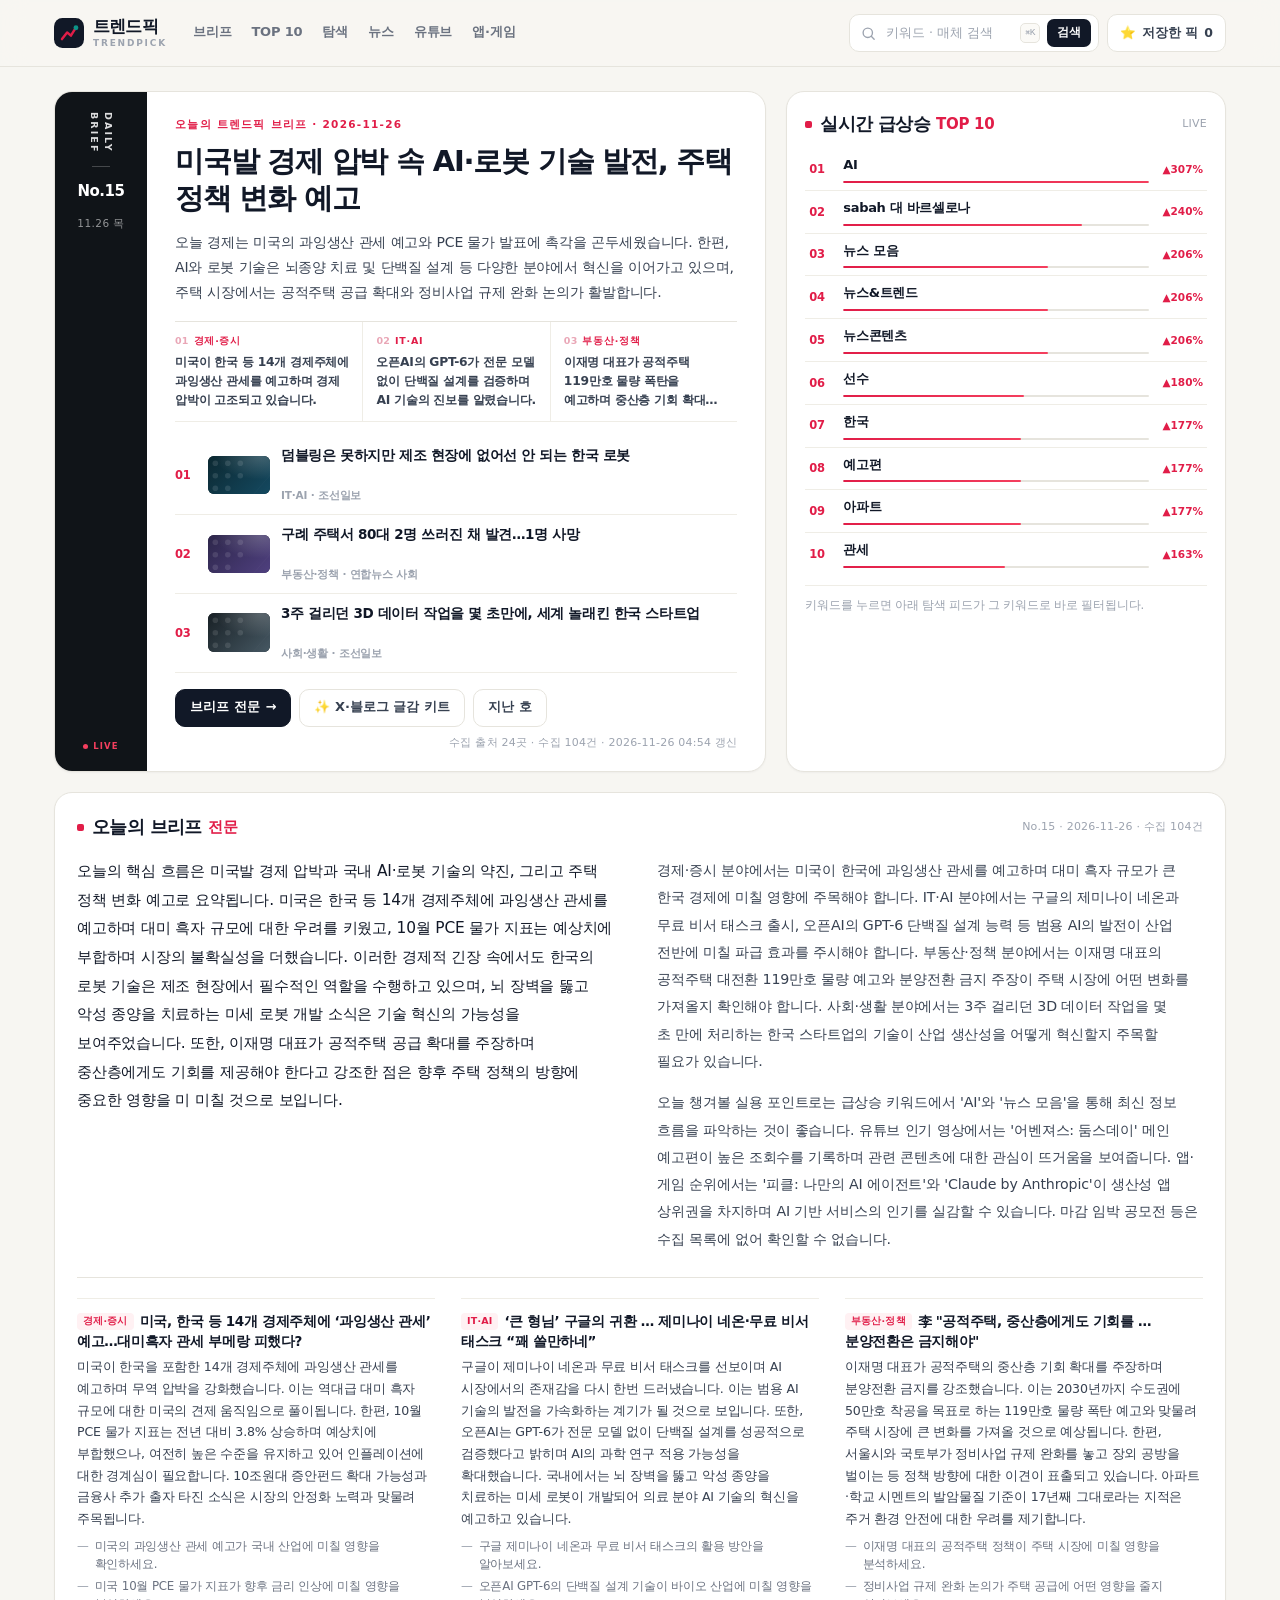
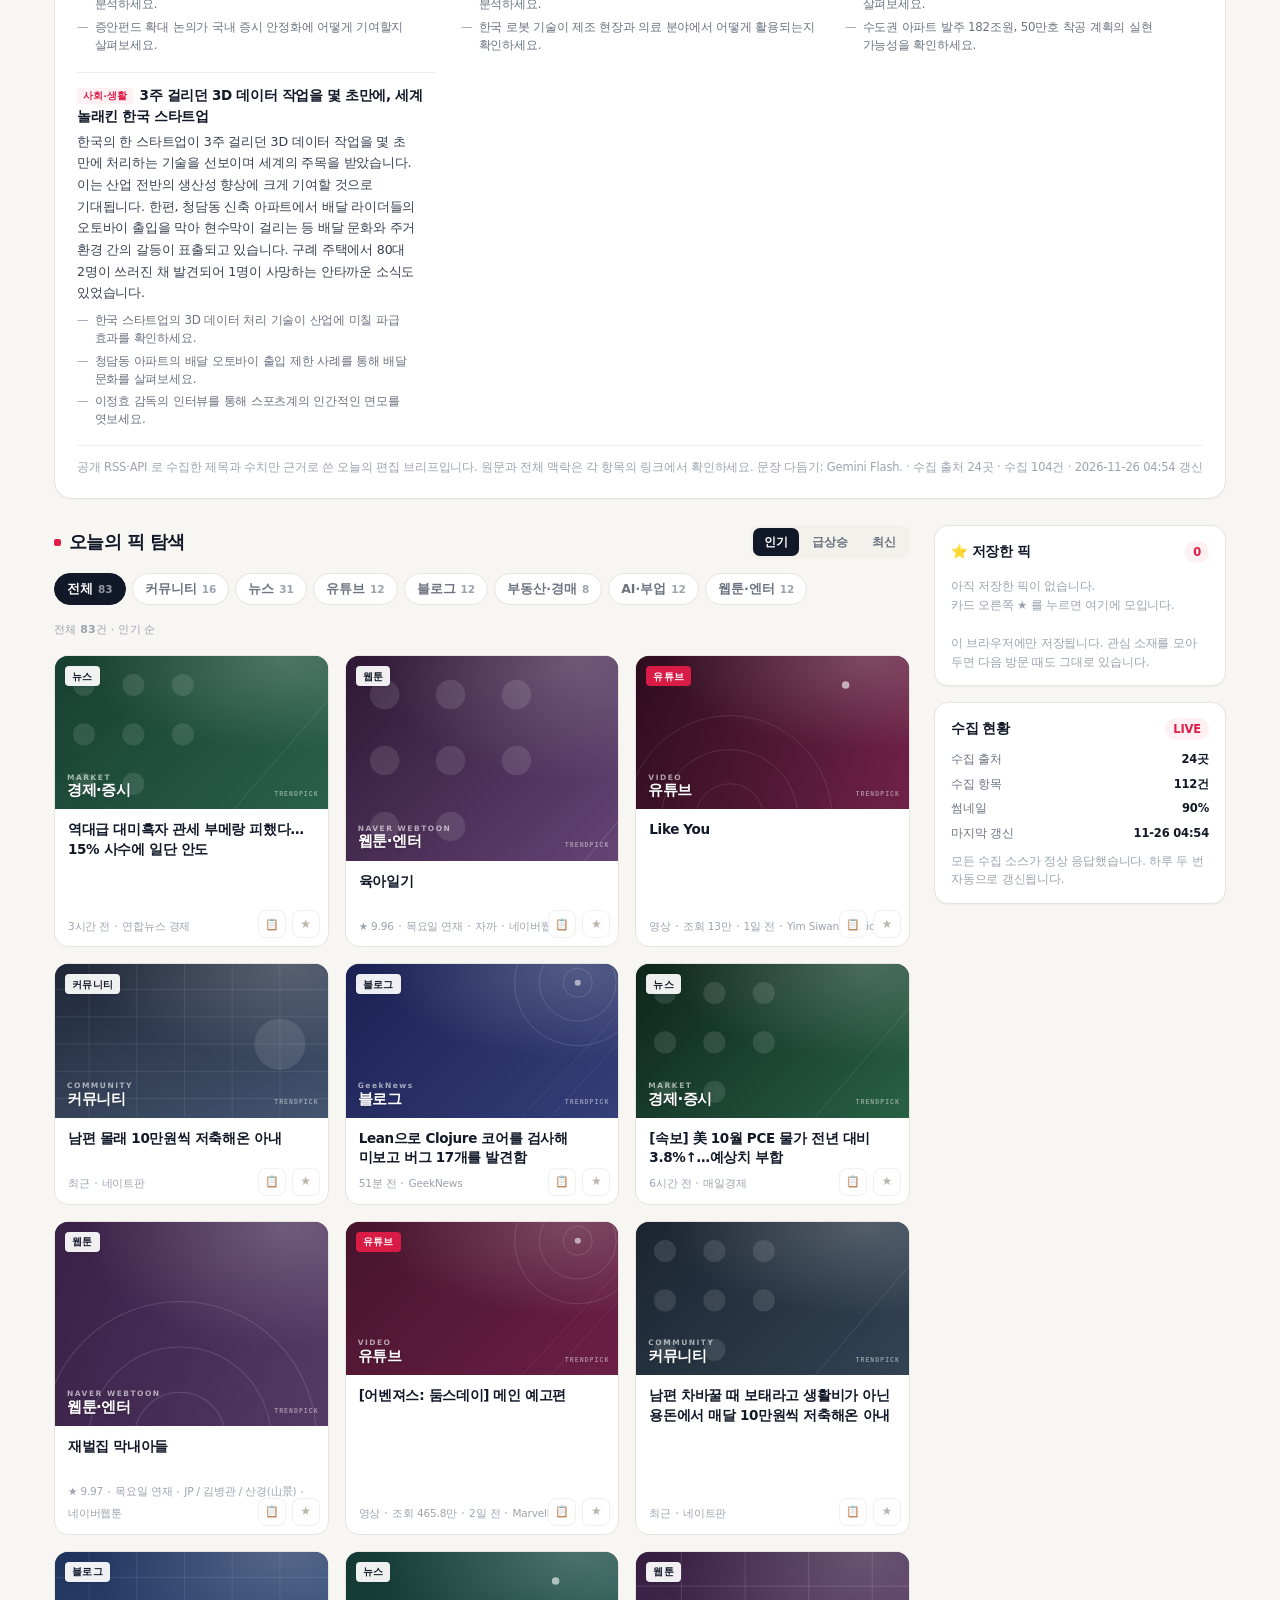
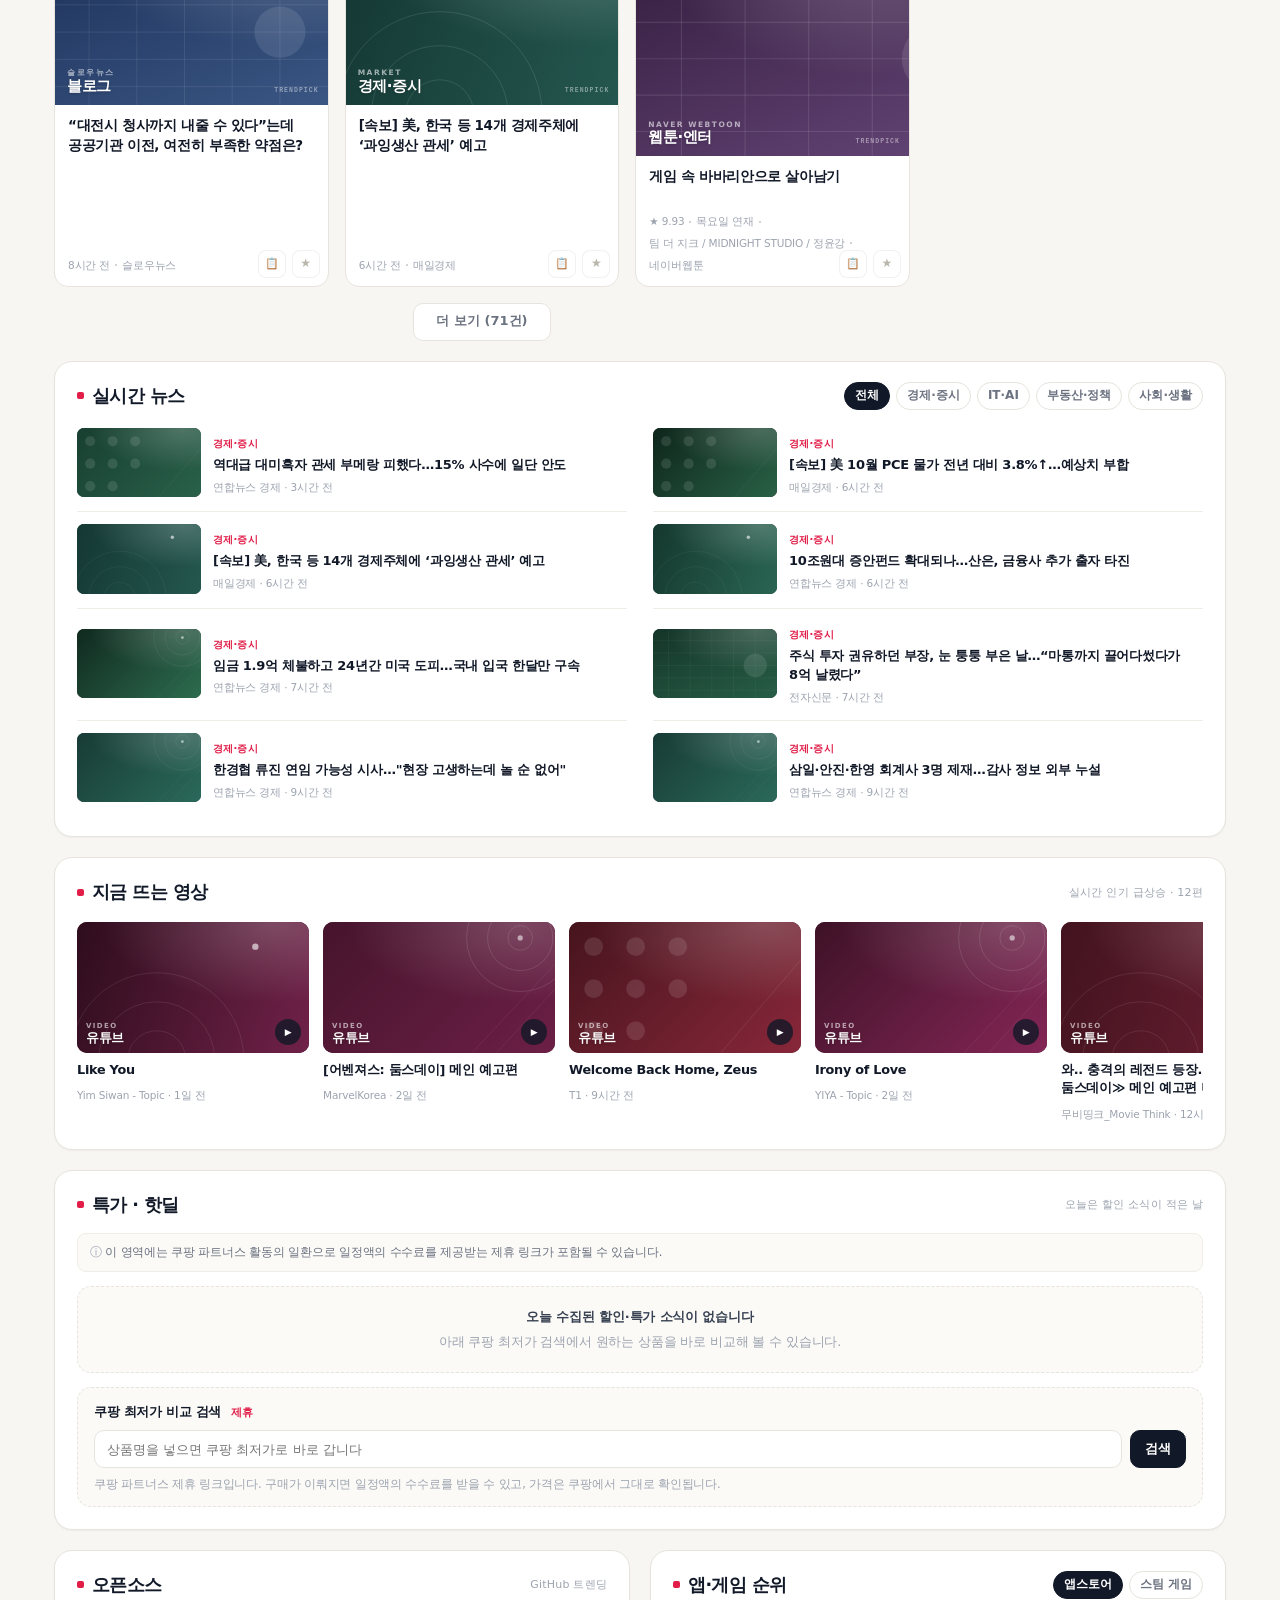
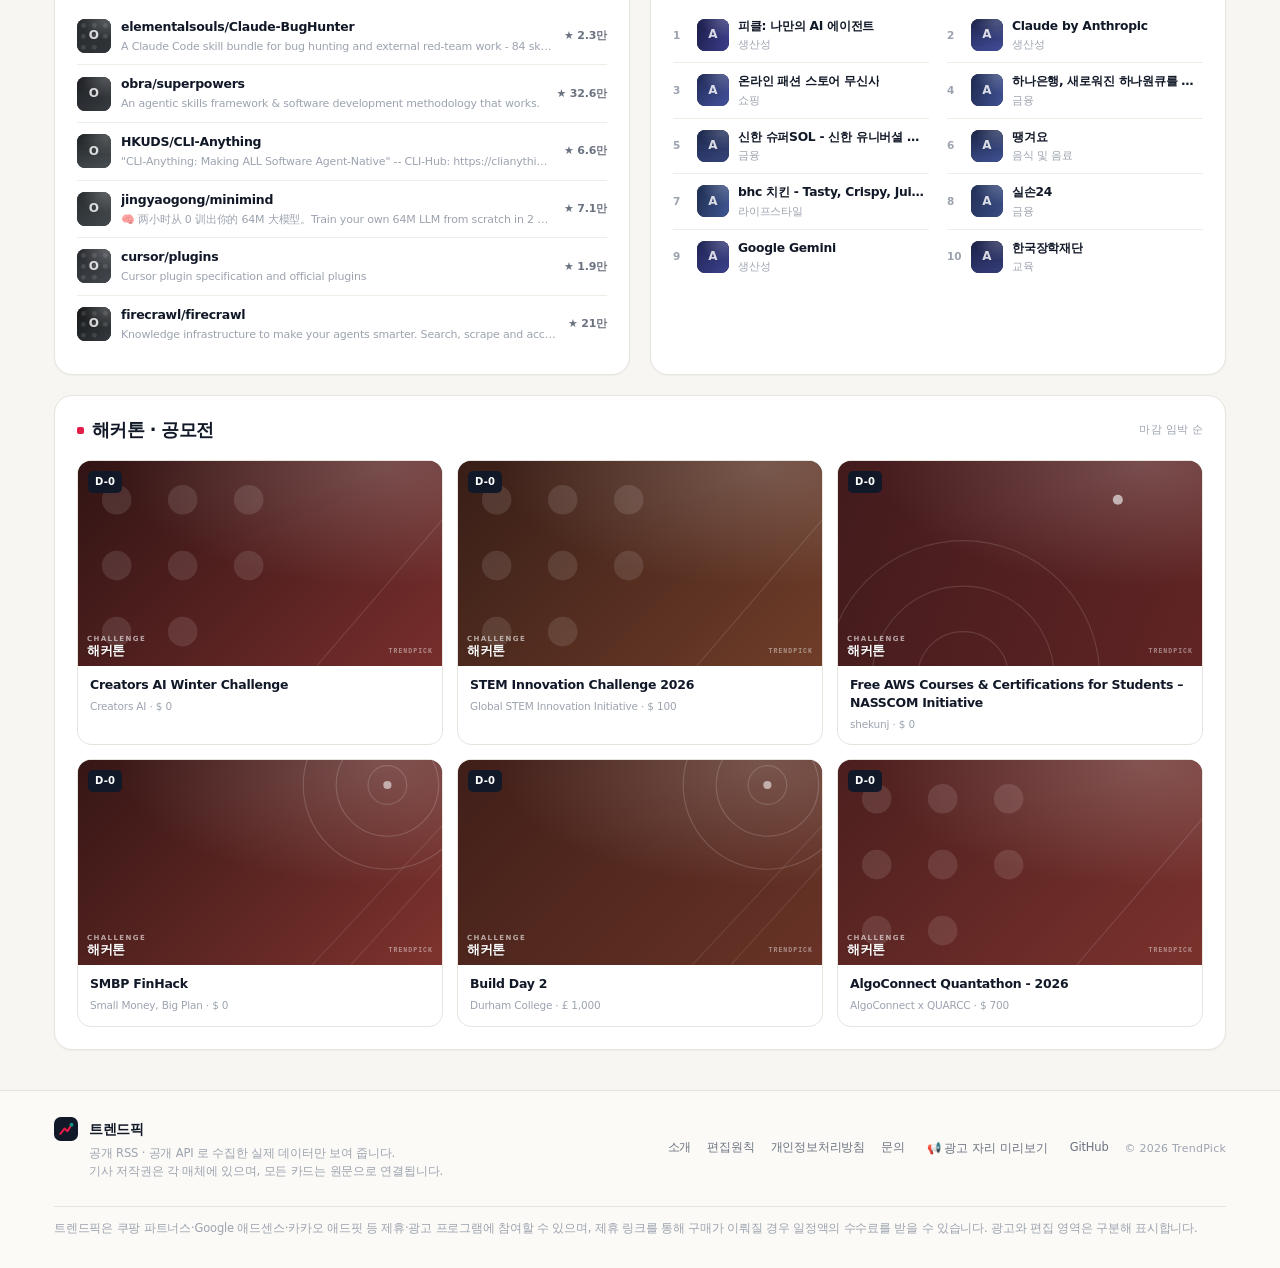
==== commit e6e8666a: "data: trendpick auto collect 2026-11-25T19:54:56Z" ====
--- a/index.html
+++ b/index.html
@@ -1004,7 +1004,7 @@
 
 <noscript><p style="padding:32px;text-align:center;font-family:sans-serif">이 화면은 자바스크립트가 필요합니다.</p></noscript>
 
-<script id="embeddedData" type="application/json">{"schema":"trendpick/3","generated_at":"2026-11-25T13:54:19+09:00","issue":{"no":14,"label":"No.14 (11.25)","date":"2026-11-25"},"stats":{"sources":32,"collected":112,"live_sources":24,"skipped_sources":2,"elapsed_sec":20.4},"sources":["AI타임스","Bigbang - Topic","GeekNews","HKUDS","Hanhae - Topic","MarvelKorea","Roy Kim - Topic","YIYA - Topic","cursor","elementalsouls","firecrawl","jingyaogong","obra","감스트GAMST","네이트판","더쿠","매일경제","매일경제 부동산","무비띵크_Movie Think","바이라인네트워크","벤처스퀘어","보배드림","슬로우뉴스","연합뉴스 경제","연합뉴스 사회","연합뉴스 산업","잇츠뉴 It'sNEW","저라뎃 JUSTLIKETHAT","조선일보","클리드","킬컷의 영화소개","튜브김민교"],"youtube_mode":"api","site":{"repo":"econature7-lab/nori-traffic-scent","pages_url":"https://econature7-lab.github.io/nori-traffic-scent/"},"posts":[{"id":"c_b03cfa541b","cat":"comm","source":"네이트판","source_key":"natepann","title":"이혼사실을 숨기고 만난 남친","url":"https://pann.nate.com/talk/375735180","published":"","time":"최근","img":"","keywords":["네이트판"],"sample":false,"topics_kw":[],"topics":[],"hot":63,"rise":227,"summary":"이혼 사실을 숨기고 만난 남자친구와의 관계 고민"},{"id":"c_fc39d53eaf","cat":"comm","source":"네이트판","source_key":"natepann","title":"제목 그대로 결혼생각이 있다고 초반부터 밝히고 만난 남자친구가 사귄지 반년이 넘어가자 ...","url":"https://pann.nate.com/talk/375735180","published":"","time":"최근","img":"","keywords":["네이트판"],"sample":false,"topics_kw":[],"topics":[],"hot":63,"rise":227,"summary":"결혼 전제 만남에서 남자친구의 태도 변화에 대한 고민"},{"id":"c_545843e821","cat":"comm","source":"네이트판","source_key":"natepann","title":"비상금때문에 머리터짐 제발도와줘","url":"https://pann.nate.com/talk/375735172","published":"","time":"최근","img":"","keywords":["네이트판"],"sample":false,"topics_kw":[],"topics":[],"hot":63,"rise":227,"summary":"비상금 문제로 인한 재정적 어려움 상담"},{"id":"c_e2e5c6a977","cat":"comm","source":"네이트판","source_key":"natepann","title":"추가)댓글 하나하나 읽어가며 조언 너무 감사하게 들었습니다~추운날 밖에서 고생하는 남편위해...","url":"https://pann.nate.com/talk/375735172","published":"","time":"최근","img":"","keywords":["네이트판"],"sample":false,"topics_kw":[],"topics":[],"hot":63,"rise":227,"summary":"남편을 위한 조언에 대한 감사와 추가적인 상황 공유"},{"id":"c_e90e449a1c","cat":"comm","source":"네이트판","source_key":"natepann","title":"이세돌 이후 최고의 ai 대결..","url":"https://pann.nate.com/talk/375735231","published":"","time":"최근","img":"https://thumb.pann.com/tc_240x152/https://fimg6.pann.com/new/download.jsp?FileID=69704086","keywords":["네이트판"],"sample":false,"topics_kw":["ai"],"topics":["ai"],"hot":63,"rise":227,"summary":"이세돌 이후 최고의 AI 대결에 대한 관심"},{"id":"c_ce510fbdf3","cat":"comm","source":"네이트판","source_key":"natepann","title":"SBS 다큐 〈나의 이방인〉 김하온 편 봤는데 김하온 vs 피지컬 ai 래퍼 대결함 근...","url":"https://pann.nate.com/talk/375735231","published":"","time":"최근","img":"","keywords":["네이트판"],"sample":false,"topics_kw":["ai"],"topics":["ai"],"hot":63,"rise":227,"summary":"김하온과 피지컬 AI 래퍼의 대결에 대한 감상"},{"id":"c_e614379bd6","cat":"comm","source":"더쿠","source_key":"theqoo","title":"이누야샤 찐사 논란 종식시킨 작가 최근 인터뷰","url":"https://theqoo.net/hot/4417438503","published":"","time":"최근","img":"","keywords":["더쿠"],"sample":false,"topics_kw":[],"topics":[],"hot":63,"rise":227,"summary":"이누야샤 작가의 최근 인터뷰를 통한 찐사 논란 종식"},{"id":"c_d8ced96bc3","cat":"comm","source":"더쿠","source_key":"theqoo","title":"철거하려다 신고당한 집","url":"https://theqoo.net/hot/4417404873","published":"","time":"최근","img":"","keywords":["더쿠"],"sample":false,"topics_kw":[],"topics":[],"hot":63,"rise":227,"summary":"철거하려다 신고당한 집에 얽힌 이야기"},{"id":"c_39e5b2c04a","cat":"comm","source":"더쿠","source_key":"theqoo","title":"태어나서 엽떡 처음 먹어봤다는 43살 여자.jpg","url":"https://theqoo.net/hot/4417355256","published":"","time":"최근","img":"","keywords":["더쿠"],"sample":false,"topics_kw":[],"topics":[],"hot":63,"rise":227,"summary":"43세 여성이 엽떡을 처음 먹어본 경험담"},{"id":"c_227733c244","cat":"comm","source":"더쿠","source_key":"theqoo","title":"프레시백 수거하러 온 쿠팡기사가 성심당 아이스백 절도한 사건","url":"https://theqoo.net/hot/4417341053","published":"","time":"최근","img":"","keywords":["더쿠"],"sample":false,"topics_kw":[],"topics":[],"hot":63,"rise":227,"summary":"쿠팡 기사의 성심당 아이스백 절도 사건"},{"id":"c_e68d2cb0aa","cat":"comm","source":"더쿠","source_key":"theqoo","title":"나라망신 민폐 후기가 쏟아지고 있는 대마도","url":"https://theqoo.net/hot/4417283582","published":"","time":"최근","img":"","keywords":["더쿠"],"sample":false,"topics_kw":[],"topics":[],"hot":63,"rise":227},{"id":"c_b228d73898","cat":"comm","source":"더쿠","source_key":"theqoo","title":"44% 증가한 2030 암환자들","url":"https://theqoo.net/hot/4417278184","published":"","time":"최근","img":"","keywords":["더쿠"],"sample":false,"topics_kw":[],"topics":[],"hot":63,"rise":227},{"id":"c_8c2085bb81","cat":"comm","source":"보배드림","source_key":"bobaedream","title":"마운자로때문에 장사안된다는 헬스장에 일침","url":"https://www.bobaedream.co.kr/view?code=best&No=1050004&vdate=","published":"","time":"최근","img":"https://image.bobaedream.co.kr/mobile/iphone/common/headTitle.png","keywords":["보배드림"],"sample":false,"topics_kw":[],"topics":[],"hot":63,"rise":227},{"id":"c_642ce0d5b9","cat":"comm","source":"보배드림","source_key":"bobaedream","title":"30대 이상 부터는 재미 없다는 ㅅㅅ","url":"https://www.bobaedream.co.kr/view?code=best&No=1050003&vdate=","published":"","time":"최근","img":"https://file1.bobaedream.co.kr/humor/2026/11/25/12/rlqk1795579608_1010813536.webp","keywords":["보배드림"],"sample":false,"topics_kw":[],"topics":[],"hot":63,"rise":227},{"id":"c_27b5293569","cat":"comm","source":"보배드림","source_key":"bobaedream","title":"도어스테핑 VS 국무회의공개","url":"https://www.bobaedream.co.kr/view?code=best&No=1050009&vdate=","published":"","time":"최근","img":"https://image.bobaedream.co.kr/mobile/iphone/common/headTitle.png","keywords":["보배드림"],"sample":false,"topics_kw":[],"topics":[],"hot":63,"rise":227},{"id":"c_eb3dcde55d","cat":"comm","source":"보배드림","source_key":"bobaedream","title":"정청래 : 송영길 의원은 입조심 하시라!","url":"https://www.bobaedream.co.kr/view?code=best&No=1050005&vdate=","published":"","time":"최근","img":"https://file1.bobaedream.co.kr/strange/2026/11/25/12/ChUK1795577879_1640106173.png","keywords":["보배드림"],"sample":false,"topics_kw":[],"topics":[],"hot":63,"rise":227}],"news":[{"id":"n_16ccdd2ab9","section":"경제·증시","feed_section":"경제·증시","title":"11월 전남광주 소비자심리지수 하락","source":"연합뉴스 경제","url":"https://www.yna.co.kr/view/AKR20261125098500054","published":"2026-11-25T13:51:02+09:00","time":"3분 전","fresh":0.999,"keywords":[],"noise":false,"img":"https://img.yna.co.kr/photo/yna/YH/2026/10/27/PYH2026102711420001300_P2.jpg","sample":false,"cat":"news","hot":88,"rise":260,"comments":0,"views":0,"topics_kw":[],"topics":[]},{"id":"n_25e923496f","section":"경제·증시","feed_section":"경제·증시","title":"KB국민은행, '2026-2차 공동구매정기예금'…최고 연 3.9%","source":"연합뉴스 경제","url":"https://www.yna.co.kr/view/AKR20261125103500002","published":"2026-11-25T13:45:45+09:00","time":"8분 전","fresh":0.997,"keywords":[],"noise":false,"img":"https://img.yna.co.kr/etc/inner/KR/2026/11/25/AKR20261125103500002_01_i_P2.jpg","sample":false,"cat":"news","hot":87,"rise":254,"comments":0,"views":0,"topics_kw":[],"topics":[]},{"id":"n_e72b0e4524","section":"경제·증시","feed_section":"경제·증시","title":"역도·레슬링, IBK기업은행과 후원 협약…3년간 최대 14억원","source":"연합뉴스 경제","url":"https://www.yna.co.kr/view/AKR20261125103700007","published":"2026-11-25T13:45:18+09:00","time":"8분 전","fresh":0.996,"keywords":[],"noise":false,"img":"https://img.yna.co.kr/etc/inner/KR/2026/11/25/AKR20261125103700007_01_i_P2.jpg","sample":false,"cat":"news","hot":86,"rise":248,"comments":0,"views":0,"topics_kw":[],"topics":[]},{"id":"n_be4657df83","section":"경제·증시","feed_section":"경제·증시","title":"양주시, 산북 도시재생사업 성과공유회 열어","source":"연합뉴스 경제","url":"https://www.yna.co.kr/view/AKR20261125103200060","published":"2026-11-25T13:45:09+09:00","time":"8분 전","fresh":0.996,"keywords":[],"noise":false,"img":"https://img.yna.co.kr/etc/inner/KR/2026/11/25/AKR20261125103200060_01_i_P2.jpg","sample":false,"cat":"news","hot":85,"rise":242,"comments":0,"views":0,"topics_kw":[],"topics":[]},{"id":"n_e25967c83c","section":"경제·증시","feed_section":"경제·증시","title":"소상공인협회 \"소상공인 줄폐업 위기…노동법 개정 중단해야\"","source":"연합뉴스 경제","url":"https://www.yna.co.kr/view/AKR20261125101100030","published":"2026-11-25T13:43:53+09:00","time":"10분 전","fresh":0.996,"keywords":[],"noise":false,"img":"https://img.yna.co.kr/etc/inner/KR/2026/11/25/AKR20261125101100030_01_i_P2.jpg","sample":false,"cat":"news","hot":84,"rise":236,"comments":0,"views":0,"topics_kw":[],"topics":[]},{"id":"n_f70fa29a0c","section":"경제·증시","feed_section":"경제·증시","title":"중견기업 3분기 수출 368억달러…2개 분기 연속 역대 최고","source":"연합뉴스 경제","url":"https://www.yna.co.kr/view/AKR20261125102600003","published":"2026-11-25T13:42:44+09:00","time":"11분 전","fresh":0.995,"keywords":[],"noise":false,"img":"https://img.yna.co.kr/etc/inner/KR/2026/11/25/AKR20261125102600003_01_i_P2.jpg","sample":false,"cat":"news","hot":83,"rise":230,"comments":0,"views":0,"topics_kw":[],"topics":[]},{"id":"n_20eeaffe7b","section":"경제·증시","feed_section":"경제·증시","title":"박재호 중진공 이사장 \"해외 지원거점 사수…청창사 예산 확보\"","source":"연합뉴스 경제","url":"https://www.yna.co.kr/view/AKR20261125098400030","published":"2026-11-25T13:36:24+09:00","time":"17분 전","fresh":0.993,"keywords":[],"noise":false,"img":"https://img.yna.co.kr/etc/inner/KR/2026/11/25/AKR20261125098400030_01_i_P2.jpg","sample":false,"cat":"news","hot":82,"rise":224,"comments":0,"views":0,"topics_kw":[],"topics":[]},{"id":"n_0628c288eb","section":"경제·증시","feed_section":"경제·증시","title":"[게시판] KB국민은행, 한국무역협회와 국내 수출기업 금융지원","source":"연합뉴스 경제","url":"https://www.yna.co.kr/view/AKR20261125099600002","published":"2026-11-25T13:36:13+09:00","time":"17분 전","fresh":0.993,"keywords":[],"noise":false,"img":"https://img.yna.co.kr/etc/inner/KR/2026/11/25/AKR20261125099600002_01_i_P2.jpg","sample":false,"cat":"news","hot":81,"rise":218,"comments":0,"views":0,"topics_kw":[],"topics":[]},{"id":"n_387c3461df","section":"IT·AI","feed_section":"IT·AI","title":"\"AI에 월 25달러 쓰면 물 7.2ℓ 소비…아몬드 우유의 162분의 1\"","source":"AI타임스","url":"https://www.aitimes.com/news/articleView.html?idxno=217769","published":"2026-11-25T13:51:56+09:00","time":"2분 전","fresh":0.999,"keywords":[],"noise":false,"img":"https://cdn.aitimes.com/news/photo/202611/217769_222123_4428.png","sample":false,"cat":"news","hot":80,"rise":212,"comments":0,"views":0,"topics_kw":["ai"],"topics":["ai"]},{"id":"n_554c57f4b5","section":"IT·AI","feed_section":"경제·증시","title":"배경훈 “국가시험 AI 부정행위 막을 기술대책 전방위 검토”","source":"매일경제","url":"https://www.mk.co.kr/news/it/12218009","published":"2026-11-25T13:50:00+09:00","time":"4분 전","fresh":0.998,"keywords":["헤드라인"],"noise":false,"img":"https://pimg.mk.co.kr/news/cms/202611/25/news-p.v1.20261125.422dd6ff829a46b3b0212c04f0f349e5_R.jpg","sample":false,"cat":"news","hot":79,"rise":206,"comments":0,"views":0,"topics_kw":["ai"],"topics":["ai"]},{"id":"n_4c0bbb5b83","section":"IT·AI","feed_section":"부동산·정책","title":"민형배 \"반도체·통합지원금 활용계획 이번주까지 수립\"","source":"연합뉴스 산업","url":"https://www.yna.co.kr/view/AKR20261125099400054","published":"2026-11-25T13:46:12+09:00","time":"7분 전","fresh":0.997,"keywords":[],"noise":false,"img":"https://img.yna.co.kr/etc/inner/KR/2026/11/25/AKR20261125099400054_01_i_P2.jpg","sample":false,"cat":"news","hot":78,"rise":200,"comments":0,"views":0,"topics_kw":["ai"],"topics":["ai"]},{"id":"n_822419c92c","section":"IT·AI","feed_section":"경제·증시","title":"서울반도체, OLED보다 3배 밝은 LCD 광원 양산","source":"매일경제","url":"https://www.mk.co.kr/news/business/12218006","published":"2026-11-25T13:43:50+09:00","time":"10분 전","fresh":0.996,"keywords":["헤드라인"],"noise":false,"img":"https://pimg.mk.co.kr/news/cms/202611/25/news-p.v1.20261125.3435199dd73b4eb69d74b2f8ea1a90aa_R.png","sample":false,"cat":"news","hot":77,"rise":194,"comments":0,"views":0,"topics_kw":["ai"],"topics":["ai"]},{"id":"n_34026d6a15","section":"IT·AI","feed_section":"경제·증시","title":"반도체·신규 입주 효과?…인구 감소세 속에서도 경기·충청권엔 사람 몰렸다","source":"매일경제","url":"https://www.mk.co.kr/news/realestate/12218002","published":"2026-11-25T13:40:42+09:00","time":"13분 전","fresh":0.994,"keywords":["헤드라인"],"noise":false,"img":"https://pimg.mk.co.kr/news/cms/202611/25/news-p.v1.20261125.f24e61d1949d493389444039495b55b5_R.png","sample":false,"cat":"news","hot":76,"rise":188,"comments":0,"views":0,"topics_kw":["estate","ai"],"topics":["estate","ai"]},{"id":"n_37723102cf","section":"IT·AI","feed_section":"경제·증시","title":"카카오뱅크, 자사주 27만주 소각 결정…66억원 규모","source":"연합뉴스 경제","url":"https://www.yna.co.kr/view/AKR20261125101700002","published":"2026-11-25T13:36:41+09:00","time":"17분 전","fresh":0.993,"keywords":[],"noise":false,"img":"https://img.yna.co.kr/photo/cms/2022/05/05/12/PCM20220505000012002_P2.jpg","sample":false,"cat":"news","hot":75,"rise":182,"comments":0,"views":0,"topics_kw":[],"topics":[]},{"id":"n_3c7dbde6d2","section":"IT·AI","feed_section":"부동산·정책","title":"스마트폰 앱 이용자 절반 \"유료구독 해지 과정 불편\"","source":"연합뉴스 산업","url":"https://www.yna.co.kr/view/AKR20261125069100017","published":"2026-11-25T13:30:01+09:00","time":"24분 전","fresh":0.99,"keywords":[],"noise":false,"img":"https://img.yna.co.kr/photo/cms/2021/05/12/85/PCM20210512000085990_P2.jpg","sample":false,"cat":"news","hot":74,"rise":176,"comments":0,"views":0,"topics_kw":[],"topics":[]},{"id":"n_d22bda8180","section":"IT·AI","feed_section":"IT·AI","title":"트럼프가 젠슨 황을 복귀시킨 이유…\"미국 오픈웨이트 AI 수호자\"","source":"AI타임스","url":"https://www.aitimes.com/news/articleView.html?idxno=217764","published":"2026-11-25T13:14:35+09:00","time":"39분 전","fresh":0.984,"keywords":[],"noise":false,"img":"https://cdn.aitimes.com/news/photo/202611/217764_222120_048.png","sample":false,"cat":"news","hot":73,"rise":170,"comments":0,"views":0,"topics_kw":["ai"],"topics":["ai"]},{"id":"n_b44b532ff9","section":"부동산·정책","feed_section":"부동산·정책","title":"제6회 서울도시건축비엔날레 총감독에 카를로 라티 선정","source":"매일경제 부동산","url":"https://www.mk.co.kr/news/realestate/12217919","published":"2026-11-25T11:23:03+09:00","time":"2시간 전","fresh":0.937,"keywords":["부동산"],"noise":false,"img":"https://pimg.mk.co.kr/news/cms/202611/25/news-p.v1.20261125.64813903cb014a909dafec19e47d82d7_R.jpg","sample":false,"cat":"news","hot":72,"rise":164,"comments":0,"views":0,"topics_kw":[],"topics":["estate"]},{"id":"n_2d424be1fe","section":"부동산·정책","feed_section":"부동산·정책","title":"아파트 매수 54%가 3040…전용 84㎡ 오피스텔 거래 57% 증가","source":"매일경제 부동산","url":"https://www.mk.co.kr/news/realestate/12217918","published":"2026-11-25T11:22:52+09:00","time":"2시간 전","fresh":0.937,"keywords":["부동산"],"noise":false,"img":"https://pimg.mk.co.kr/news/cms/202611/25/news-p.v1.20261125.02156df7e0bb4dca9cab5abd3057c68e_R.jpg","sample":false,"cat":"news","hot":71,"rise":158,"comments":0,"views":0,"topics_kw":["estate"],"topics":["estate"]},{"id":"n_c898be536f","section":"부동산·정책","feed_section":"부동산·정책","title":"강남구 삼성동 옛 한국감정원 부지…38층 국제업무 거점시설로 재탄생","source":"매일경제 부동산","url":"https://www.mk.co.kr/news/realestate/12217879","published":"2026-11-25T11:15:00+09:00","time":"2시간 전","fresh":0.934,"keywords":["부동산"],"noise":false,"img":"https://pimg.mk.co.kr/news/cms/202611/25/news-p.v1.20261125.11041f3953d043c6b06c840ee3040119_R.png","sample":false,"cat":"news","hot":70,"rise":152,"comments":0,"views":0,"topics_kw":[],"topics":["estate"]},{"id":"n_7370bd5ff9","section":"부동산·정책","feed_section":"부동산·정책","title":"“서울 청약자 10명 중 8명은 소형 선택”… 전용 60㎡ 이하 비중 ‘역대 최고’","source":"매일경제 부동산","url":"https://www.mk.co.kr/news/realestate/12217877","published":"2026-11-25T10:55:44+09:00","time":"2시간 전","fresh":0.926,"keywords":["부동산"],"noise":false,"img":"https://pimg.mk.co.kr/news/cms/202611/25/news-p.v1.20261125.a0b02606d5a5463cbc9e3913c7268c19_R.png","sample":false,"cat":"news","hot":69,"rise":146,"comments":0,"views":0,"topics_kw":["estate"],"topics":["estate"]},{"id":"n_8892d584fb","section":"부동산·정책","feed_section":"부동산·정책","title":"이재명 정부 부동산 정책 영향?…강북도 매물 쌓이며 집값 상승세 ‘주춤’","source":"매일경제 부동산","url":"https://www.mk.co.kr/news/realestate/12217859","published":"2026-11-25T10:43:29+09:00","time":"3시간 전","fresh":0.921,"keywords":["부동산"],"noise":false,"img":"https://pimg.mk.co.kr/news/cms/202611/25/news-p.v1.20261125.8c06a9fca7814e639c03ee7b76c5e0ed_R.png","sample":false,"cat":"news","hot":68,"rise":140,"comments":0,"views":0,"topics_kw":["estate"],"topics":["estate"]},{"id":"n_1402fe8089","section":"부동산·정책","feed_section":"부동산·정책","title":"“스타트업과 건설 혁신기술 교류”…현대건설, 오픈이노베이션 데이 개최","source":"매일경제 부동산","url":"https://www.mk.co.kr/news/realestate/12217852","published":"2026-11-25T10:37:41+09:00","time":"3시간 전","fresh":0.918,"keywords":["부동산"],"noise":false,"img":"https://pimg.mk.co.kr/news/cms/202611/25/news-p.v1.20261125.45124632fbdf4d08b7560e76f69f7b47_R.jpg","sample":false,"cat":"news","hot":67,"rise":134,"comments":0,"views":0,"topics_kw":[],"topics":["estate"]},{"id":"n_b73ad3ee0f","section":"부동산·정책","feed_section":"부동산·정책","title":"박홍근, 오세훈에 “대권놀음 위한 정치쇼”…국무회의 상황 공개 비판","source":"매일경제 부동산","url":"https://www.mk.co.kr/news/politics/12217775","published":"2026-11-25T09:30:41+09:00","time":"4시간 전","fresh":0.89,"keywords":["부동산"],"noise":false,"img":"https://pimg.mk.co.kr/news/cms/202611/25/news-p.v1.20261125.3a5bcc49d0c746db9e8fa7123cf9bc42_R.png","sample":false,"cat":"news","hot":66,"rise":128,"comments":0,"views":0,"topics_kw":[],"topics":["estate"]},{"id":"n_2d673e7ed0","section":"부동산·정책","feed_section":"부동산·정책","title":"영등포구 신길동 삼환 84.84㎡ 15억 9천만원… 최근 3년 신고가 [MAI부동산]","source":"매일경제 부동산","url":"https://www.mk.co.kr/news/realestate/12217769","published":"2026-11-25T09:19:49+09:00","time":"4시간 전","fresh":0.886,"keywords":["부동산"],"noise":false,"img":"https://static.mk.co.kr/facebook_mknews.jpg","sample":false,"cat":"news","hot":65,"rise":122,"comments":0,"views":0,"topics_kw":["estate"],"topics":["estate"]},{"id":"n_926bb2863e","section":"사회·생활","feed_section":"사회·생활","title":"[게시판] 해수부, 항행장애물 대응 역량 강화 합동 연수회","source":"연합뉴스 사회","url":"https://www.yna.co.kr/view/AKR20261125105200051","published":"2026-11-25T13:50:43+09:00","time":"3분 전","fresh":0.999,"keywords":[],"noise":false,"img":"https://img.yna.co.kr/photo/cms/2019/01/19/55/PCM20190119000055030_P2.jpg","sample":false,"cat":"news","hot":64,"rise":116,"comments":0,"views":0,"topics_kw":[],"topics":[]},{"id":"n_d51f0e00e8","section":"사회·생활","feed_section":"사회·생활","title":"'러닝맨' 정철민 PD, 강제추행 '혐의없음' 뒤집혔다...검찰, 벌금형 구형","source":"조선일보","url":"https://www.chosun.com/entertainments/enter_general/2026/11/25/GNRWINTDMYZDMZJXGAZTKMBZMQ/","published":"2026-11-25T04:52:45+00:00","time":"방금 전","fresh":0.999,"keywords":[],"noise":false,"img":"https://image.chosun.com/thumb_meta.png","sample":false,"cat":"news","hot":63,"rise":110,"comments":0,"views":0,"topics_kw":[],"topics":[]},{"id":"n_5590fbcfe7","section":"사회·생활","feed_section":"사회·생활","title":"현대엔지니어링, 용인·호남 발전소 연속 수주…두달 새 2.3조 규모","source":"조선일보","url":"https://www.chosun.com/economy/real_estate/2026/11/25/2FMLT3IEPBGSXDE7UVOQHYIBOI/","published":"2026-11-25T04:52:15+00:00","time":"1분 전","fresh":0.999,"keywords":[],"noise":false,"img":"https://www.chosun.com/resizer/v2/ULLPVWILOBHJ5D6K67MTDCQX7E.jpg?auth=1e389c696b2cd22494c05e1779ae45723a5562eff92ac3dc87ada4860068f74c&width=1200&height=630&smart=true","sample":false,"cat":"news","hot":62,"rise":104,"comments":0,"views":0,"topics_kw":[],"topics":[]},{"id":"n_b5d642f03b","section":"사회·생활","feed_section":"경제·증시","title":"“한국이 돈 쓸어담을 절호의 기회”…‘이것’ 확보에 사활 거는 빅테크들","source":"매일경제","url":"https://www.mk.co.kr/news/it/12218010","published":"2026-11-25T13:50:12+09:00","time":"3분 전","fresh":0.998,"keywords":["헤드라인"],"noise":false,"img":"https://pimg.mk.co.kr/news/cms/202611/25/news-p.v1.20261125.707a60885a3245eaa170a831a459bfba_R.png","sample":false,"cat":"news","hot":61,"rise":98,"comments":0,"views":0,"topics_kw":[],"topics":[]},{"id":"n_06fcb545fb","section":"사회·생활","feed_section":"경제·증시","title":"뉴온, ‘목련꽃봉오리추출물’ 담은 잇몸 건기식 ‘잇몸탄탄’ 출시","source":"매일경제","url":"https://www.mk.co.kr/news/stock/12218008","published":"2026-11-25T13:49:33+09:00","time":"4분 전","fresh":0.998,"keywords":["헤드라인"],"noise":false,"img":"https://pimg.mk.co.kr/news/cms/202611/25/news-p.v1.20261125.9d988f31badd43dca0aac5dbcc743e94_R.jpg","sample":false,"cat":"news","hot":60,"rise":92,"comments":0,"views":0,"topics_kw":[],"topics":[]},{"id":"n_9c5aa47158","section":"사회·생활","feed_section":"사회·생활","title":"순창군, 행정복지센터 점심시간 휴무 확대…총 7개 면지역","source":"연합뉴스 사회","url":"https://www.yna.co.kr/view/AKR20261125106200055","published":"2026-11-25T13:50:23+09:00","time":"3분 전","fresh":0.998,"keywords":[],"noise":false,"img":"https://img.yna.co.kr/etc/inner/KR/2026/11/25/AKR20261125106200055_01_i_P2.jpg","sample":false,"cat":"news","hot":59,"rise":90,"comments":0,"views":0,"topics_kw":[],"topics":[]},{"id":"n_23b45de39f","section":"사회·생활","feed_section":"사회·생활","title":"버추얼 아이돌 미라클, 오늘(25일) 신곡 ‘동상동몽’ 발매..전생·현재 잇는 세계관 확장","source":"조선일보","url":"https://www.chosun.com/entertainments/music/2026/11/25/GIZTMZRYMNSTCYRRGA4TCM3EGM/","published":"2026-11-25T04:50:00+00:00","time":"4분 전","fresh":0.998,"keywords":[],"noise":true,"img":"https://www.chosun.com/resizer/v2/MYZWGOJWHAYDQM3EME3GEOJRMQ.jpg?auth=3ad15b797e8e6b7a77e3a96b059dcae3f33965417063a0acd51e1b561f53ed03&smart=true&width=650&height=650","sample":false,"cat":"news","hot":58,"rise":90,"comments":0,"views":0,"topics_kw":[],"topics":[]},{"id":"n_81b511fabd","section":"사회·생활","feed_section":"사회·생활","title":"대웅제약, 표적항암제 임상 1상 진입…“계열 내 최고 신약 도전\"","source":"조선일보","url":"https://www.chosun.com/economy/science/2026/11/25/MI4TQNJSGAYGKZBXGJSWCNJWHA/","published":"2026-11-25T04:49:12+00:00","time":"4분 전","fresh":0.998,"keywords":[],"noise":false,"img":"https://www.chosun.com/resizer/v2/MRSDOOJTME4WCZRVG4ZWKNRTMI.png?auth=47358611d9a7dbe132c89aed2b2e33b939119da200a7d9c2eb513910b9c5d9c2&smart=true&width=5000&height=1001","sample":false,"cat":"news","hot":57,"rise":90,"comments":0,"views":0,"topics_kw":[],"topics":[]}],"videos":[{"id":"y_91489ce1f3","rank":1,"kind":"long","title":"Irony of Love","channel":"YIYA - Topic","views":261318,"published":"2026-11-23T03:03:08Z","time":"2일 전","url":"https://www.youtube.com/watch?v=5e5Q-_ZdEK4","img":"https://i.ytimg.com/vi/5e5Q-_ZdEK4/hqdefault.jpg","sample":false,"cat":"youtube","source":"YIYA - Topic","hot":77,"rise":245,"comments":0,"keywords":["유튜브","long"],"topics_kw":[],"topics":[]},{"id":"y_cd431c33d0","rank":2,"kind":"long","title":"[어벤져스: 둠스데이] 메인 예고편","channel":"MarvelKorea","views":3851380,"published":"2026-11-23T14:19:20Z","time":"1일 전","url":"https://www.youtube.com/watch?v=Oae1ZnQ15gQ","img":"https://i.ytimg.com/vi/Oae1ZnQ15gQ/hqdefault.jpg","sample":false,"cat":"youtube","source":"MarvelKorea","hot":76,"rise":240,"comments":0,"keywords":["유튜브","long"],"topics_kw":[],"topics":[]},{"id":"y_e910d69c39","rank":3,"kind":"long","title":"\"팀 확정했습니다\" 국민 프로듀서 분들이 뽑은 이번 팀은..!｜멸망전 EP.06","channel":"저라뎃 JUSTLIKETHAT","views":292664,"published":"2026-11-24T10:30:18Z","time":"18시간 전","url":"https://www.youtube.com/watch?v=4thSglP8FXQ","img":"https://i.ytimg.com/vi/4thSglP8FXQ/hqdefault.jpg","sample":false,"cat":"youtube","source":"저라뎃 JUSTLIKETHAT","hot":75,"rise":235,"comments":0,"keywords":["유튜브","long"],"topics_kw":[],"topics":[]},{"id":"y_328df7ab28","rank":4,"kind":"long","title":"GiiiRIP","channel":"Bigbang - Topic","views":5043586,"published":"2026-11-20T05:02:15Z","time":"4일 전","url":"https://www.youtube.com/watch?v=IQI2qaqHFlg","img":"https://i.ytimg.com/vi/IQI2qaqHFlg/hqdefault.jpg","sample":false,"cat":"youtube","source":"Bigbang - Topic","hot":74,"rise":230,"comments":0,"keywords":["유튜브","long"],"topics_kw":[],"topics":[]},{"id":"y_3c1e6ca1ac","rank":5,"kind":"long","title":"드디어 떴습니다. ≪어벤져스: 둠스데이≫ 메인 예고편 나노 분석 & 떡밥 총정리","channel":"무비띵크_Movie Think","views":1378790,"published":"2026-11-23T21:33:23Z","time":"1일 전","url":"https://www.youtube.com/watch?v=8lp4WukqcT4","img":"https://i.ytimg.com/vi/8lp4WukqcT4/hqdefault.jpg","sample":false,"cat":"youtube","source":"무비띵크_Movie Think","hot":73,"rise":225,"comments":0,"keywords":["유튜브","long"],"topics_kw":[],"topics":[]},{"id":"y_eb2dd53a19","rank":6,"kind":"long","title":"혼란의 멸망전 속 구원투수 꾸꾸냥이 등판 | 멸망전 EP.4","channel":"클리드","views":376516,"published":"2026-11-24T10:42:21Z","time":"18시간 전","url":"https://www.youtube.com/watch?v=az4fzVk8YDI","img":"https://i.ytimg.com/vi/az4fzVk8YDI/hqdefault.jpg","sample":false,"cat":"youtube","source":"클리드","hot":72,"rise":220,"comments":0,"keywords":["유튜브","long"],"topics_kw":[],"topics":[]},{"id":"y_3ca8b7c512","rank":7,"kind":"long","title":"Please Be Happy","channel":"Roy Kim - Topic","views":303207,"published":"2026-11-22T09:00:29Z","time":"2일 전","url":"https://www.youtube.com/watch?v=eZ_slVaJ9lo","img":"https://i.ytimg.com/vi/eZ_slVaJ9lo/hqdefault.jpg","sample":false,"cat":"youtube","source":"Roy Kim - Topic","hot":71,"rise":215,"comments":0,"keywords":["유튜브","long"],"topics_kw":[],"topics":[]},{"id":"y_d3b04ccd8b","rank":8,"kind":"long","title":"[고딩형사] 1차 예고편","channel":"잇츠뉴 It'sNEW","views":703815,"published":"2026-11-23T22:30:01Z","time":"1일 전","url":"https://www.youtube.com/watch?v=aVvQcM9RvQ4","img":"https://i.ytimg.com/vi/aVvQcM9RvQ4/hqdefault.jpg","sample":false,"cat":"youtube","source":"잇츠뉴 It'sNEW","hot":70,"rise":210,"comments":0,"keywords":["유튜브","long"],"topics_kw":[],"topics":[]},{"id":"y_3e9b0e1e1a","rank":9,"kind":"long","title":"감스트 GTA6 UFO 외계인 한국 최초 발견!! 초대박입니다..","channel":"감스트GAMST","views":777226,"published":"2026-11-24T11:37:19Z","time":"17시간 전","url":"https://www.youtube.com/watch?v=kxxhrYtx_C8","img":"https://i.ytimg.com/vi/kxxhrYtx_C8/hqdefault.jpg","sample":false,"cat":"youtube","source":"감스트GAMST","hot":69,"rise":205,"comments":0,"keywords":["유튜브","long"],"topics_kw":[],"topics":[]},{"id":"y_5a637a426d","rank":10,"kind":"long","title":"Love Again (feat. ZENA of RESCENE)","channel":"Hanhae - Topic","views":277522,"published":"2026-11-23T09:00:11Z","time":"1일 전","url":"https://www.youtube.com/watch?v=1EoSuiE3cJE","img":"https://i.ytimg.com/vi/1EoSuiE3cJE/hqdefault.jpg","sample":false,"cat":"youtube","source":"Hanhae - Topic","hot":68,"rise":200,"comments":0,"keywords":["유튜브","long"],"topics_kw":[],"topics":[]},{"id":"y_5b8b53d66a","rank":11,"kind":"long","title":"드디어 떴다..! 낭만 미쳐버렸다는 역대급 둠스데이 트레일러..ㄷㄷ 이거 보고 지렸습니다.. 『어벤져스:둠스데이』 메인 예고편 분석하기!","channel":"킬컷의 영화소개","views":82020,"published":"2026-11-23T21:59:50Z","time":"1일 전","url":"https://www.youtube.com/watch?v=LmBzacUdafk","img":"https://i.ytimg.com/vi/LmBzacUdafk/hqdefault.jpg","sample":false,"cat":"youtube","source":"킬컷의 영화소개","hot":67,"rise":195,"comments":0,"keywords":["유튜브","long"],"topics_kw":[],"topics":[]},{"id":"y_970747d5b5","rank":12,"kind":"long","title":"리헨즈 감독님 모셔와서 합숙 만나자마자 팀 해체 위기..","channel":"튜브김민교","views":379626,"published":"2026-11-24T10:51:02Z","time":"18시간 전","url":"https://www.youtube.com/watch?v=w2XgLDynYSg","img":"https://i.ytimg.com/vi/w2XgLDynYSg/hqdefault.jpg","sample":false,"cat":"youtube","source":"튜브김민교","hot":66,"rise":190,"comments":0,"keywords":["유튜브","long"],"topics_kw":[],"topics":[]}],"blogs":[{"id":"b_fd9bf5449b","title":"Grafana 12.4.16, 13.0.14, 13.1.11, 13.2.7, 13.3.2 (여러 CVE 관련)","source":"GeekNews","url":"https://news.hada.io/topic?id=37814&utm_source=geeknews&utm_medium=rss&utm_campaign=news","time":"1시간 전","desc":"다운로드 페이지는 Grafana Enterprise 13.3.2 를 선택한 상태로 설치 패키지와 설정 방법을 제공함 Grafana Enterprise 는 OSS의 모든 기능을 포함하며 무료로 사용할 수 있고, Enterprise 플러그인 지원을 포함한 전체 Enterprise 기능으로 업그레이드할 수 있음 Grafana ","keywords":[],"img":"https://social.news.hada.io/topic/37814/p34e4c48d0b87a3e7ef9d89a8befccb2","sample":false,"cat":"web","hot":62,"rise":140,"topics_kw":[],"topics":[]},{"id":"b_7de807debe","title":"Slow Letter: November 25, 2026.","source":"슬로우뉴스","url":"https://slownews.kr/170145","time":"4시간 전","desc":"“I Made the Deal.”. What Matters Now. KOSPI Soars, but Nvidia Plummets Again. School Exams to Match CSAT Rigor. “No Withdrawal of Indictment,” He Did Not Say That. “The Right Perso","keywords":["slowletter_english_version","경제"],"img":"https://slownews.kr/wp-content/uploads/2026/06/photo_2026-06-03_09-42-33.jpg","sample":false,"cat":"web","hot":62,"rise":140,"topics_kw":[],"topics":[]},{"id":"b_8a2c10ef58","title":"지로, AI 영상 제작 넘어 애니메이션 직접 만든다…매달 신작 공개","source":"바이라인네트워크","url":"https://byline.network/2026/11/1124-3/","time":"5시간 전","desc":"지로가 인공지능(AI) 영상 제작 플랫폼 ‘드롭샷 AI’를 넘어 자체 콘텐츠 지식재산권(IP)을 기획·제작하는 ‘드롭샷 스튜디오’를 출범했다. AI 기반 제작 공정을 통해 기존 업계 대비 제작 시간과 비용을 10분의 1 수준으로 줄이는 것을 목표로, 2027년 1분기부터 매달 AI 애니메이션을 선보일 계획이다. 자체 오리","keywords":["AI","기사","생성형AI"],"img":"https://cdn.byline.network/wp-content/uploads/2026/11/jiso-720x465.jpg","sample":false,"cat":"web","hot":62,"rise":140,"topics_kw":["ai","webtoon"],"topics":["ai","webtoon"]},{"id":"b_1afaec98e3","title":"일레븐랩스, 한국 영화 제작 현장에 AI 오디오 기술 접목…단편영화 ‘더 시그널’ 제작 지원","source":"벤처스퀘어","url":"https://www.venturesquare.net/1131360/","time":"3시간 전","desc":"글로벌 AI 오디오 기업 일레븐랩스가 크리에이티브망고와 제52회 서울독립영화제가 공동 주최하는 ‘더 콜라보레이션 2026’에 기술 파트너로 참여했다. 안상훈 감독과 박현신 AI 감독이 협업한 단편영화 ‘더 시그널’에 AI 오디오 제작 도구를 제공했다. 이번 프로젝트에는... The post 일레븐랩스, 한국 영화 제작 현","keywords":["뉴스 모음","뉴스&트렌드","뉴스콘텐츠"],"img":"https://www.venturesquare.net/wp-content/uploads/2026/11/press-image-21a30ad324e72edd-1-789x414.jpg","sample":false,"cat":"web","hot":62,"rise":140,"topics_kw":["ai"],"topics":["ai"]},{"id":"b_2f252f5fb1","title":"Matrix Multiplication의 Θ(n^2.25) 시간 복잡도 [pdf]","source":"GeekNews","url":"https://news.hada.io/topic?id=37813&utm_source=geeknews&utm_medium=rss&utm_campaign=news","time":"1시간 전","desc":"Matrix Multiplication의 Θ(n^2.25) 시간 복잡도 [pdf]","keywords":[],"img":"https://social.news.hada.io/topic/37813/p5d7075bf176979fabd6d5cba4346aba","sample":false,"cat":"web","hot":62,"rise":140,"topics_kw":[],"topics":[]},{"id":"b_d2ff7b6fa7","title":"젠슨 황 복귀에도 여전한 불안, 엔비디아는 다시 급락: 슬로우레터 11월25일.","source":"슬로우뉴스","url":"https://slownews.kr/170124","time":"6시간 전","desc":"🎧 “내가 딜을 성사시켰다(I made the deal).” 쟁점과 현안. 코스피 급등했지만 엔비디아는 다시 급락. 내신 감독도 수능 수준으로. “공소 취소 없음”, 이 말을 하지 않았다. “공소 취소의 적임자.” “사이비 종교단체 해산 검토할 때 됐다.” 가정폭력에 반의사불벌죄 배제. 더 깊게 읽기. “젠슨 황이 화가 ","keywords":["컨텍스트 레터.","경제"],"img":"https://slownews.kr/wp-content/uploads/2026/11/2026-11-25-09-22-02.jpg","sample":false,"cat":"web","hot":62,"rise":140,"topics_kw":["ai"],"topics":["ai"]},{"id":"b_56658bfa2c","title":"MMORPG·서브컬처 신작 동시 출격, 넥슨 연말 총력전","source":"바이라인네트워크","url":"https://byline.network/2026/11/24-667/","time":"6시간 전","desc":"넥슨이 신작 2종을 동시에 선보이며 연말 국내 시장 공략에 나선다. 신작은 인기 웹소설·웹툰을 원작으로 한 ‘템빨: 오버기어드’와 ‘아주르 프로밀리아’로 모두 넥슨이 퍼블리싱을 맡았다. 각각 MMORPG와 서브컬처라는 서로 다른 이용자층을 겨냥한 두 작품이 향후 실적을 견인할 만한 성과를 달성할 수 있을지 주목된다.","keywords":["기사","콘텐츠·게임","AGF"],"img":"https://cdn.byline.network/wp-content/uploads/2026/11/AI-3.jpg","sample":false,"cat":"web","hot":62,"rise":140,"topics_kw":[],"topics":[]},{"id":"b_3e5c29a77e","title":"KOSA, AI 시대의 경쟁력은 ‘알파쉽’…제40회 런앤그로우 포럼서 2027 소비 트렌드 조망","source":"벤처스퀘어","url":"https://www.venturesquare.net/1131313/","time":"3시간 전","desc":"한국인공지능·소프트웨어산업협회(KOSA)가 국내 AI·소프트웨어 기업 경영진 100여 명이 참석한 가운데 제40회 런앤그로우 포럼을 개최했다. 최지혜 서울대학교 소비트렌드연구센터 연구위원은 ‘트렌드 코리아 2027’을 주제로 강연하며 독자적인 판단과 실행력을 갖춘 존재... The post KOSA, AI 시대의 경쟁력은","keywords":["스타트업 가이드","AI산업","CES2027"],"img":"https://www.venturesquare.net/wp-content/uploads/2026/11/KOSA-5-789x493.jpg","sample":false,"cat":"web","hot":62,"rise":140,"topics_kw":["ai"],"topics":["ai"]},{"id":"b_4e23d68791","title":"심장마비와 뇌졸중 위험, 수십 년 전에 감지 가능","source":"GeekNews","url":"https://news.hada.io/topic?id=37812&utm_source=geeknews&utm_medium=rss&utm_campaign=news","time":"2시간 전","desc":"심혈관질환 위험 요인의 장기 변화 를 추적하면 심장마비나 뇌졸중 발생 최대 30년 전부터 위험군을 예측하는 데 도움이 될 수 있다는 연구 결과가 나옴 에든버러대학교 주도 연구팀은 미국, 노르웨이, 영국의 인구집단 연구 4건에서 10만 명 이상 의 데이터를 분석해 심혈관 사건 발생 여부에 따른 위험 요인의 변화 양상을 비교","keywords":[],"img":"https://social.news.hada.io/topic/37812/pbbefefcbb6f13f1c85eced0dbcf3787","sample":false,"cat":"web","hot":62,"rise":140,"topics_kw":[],"topics":[]},{"id":"b_4127794091","title":"이 땅에서 태어난 모든 아이는 등록되고 보호받아야 한다","source":"슬로우뉴스","url":"https://slownews.kr/170117","time":"19시간 전","desc":"한국 땅에서 태어났지만 부모의 미등록 체류 신분 탓에 출생신고조차 하지 못한 이주아동들은 그동안 ‘그림자 아동’으로 불리며 공적 안전망 밖으로 밀려나 있었습니다. 지난 8월 27일, 헌법재판소는 이주아동의 출생등록을 규율할 법률을 두지 않은 입법부작위에 대해 위헌을 확인했습니다. 이는 헌재 설립 이래 국회가 법률을 제정하","keywords":["사회","법"],"img":"https://slownews.kr/wp-content/uploads/2026/11/2026-11-24-17-58-16.jpg","sample":false,"cat":"web","hot":62,"rise":140,"topics_kw":[],"topics":[]},{"id":"b_385e0c9049","title":"금융위, 디지털자산기본법 제정 추진…거래소 지분 제한·은행 중심 스테이블코인 발행","source":"바이라인네트워크","url":"https://byline.network/2026/11/1124-2/","time":"6시간 전","desc":"금융위원회가 디지털자산산업 육성과 이용자 보호를 위한 법률 제정을 추진한다. 디지털자산업을 기능별로 세분화하고 스테이블코인 발행과 국내 디지털자산 발행·판매(ICO)를 제도권에 편입하는 한편, 디지털자산거래소의 지배구조 규제와 이용자 보호 책임을 강화하는 내용이 담겼다.","keywords":["금융·핀테크","기사","금융"],"img":"https://cdn.byline.network/wp-content/uploads/2026/11/1112-1-1.jpg","sample":false,"cat":"web","hot":62,"rise":140,"topics_kw":[],"topics":[]},{"id":"b_dc977d7da1","title":"포시에스, 흩어진 제조 데이터를 하나의 AI 에이전트로…‘에카’로 제조 AX 시장 공략","source":"벤처스퀘어","url":"https://www.venturesquare.net/1131344/","time":"3시간 전","desc":"포시에스가 ‘2026 제조혁신코리아’에 참가해 기업 내부의 다양한 데이터를 통합하는 AI 에이전트 ‘아이오즈에카’를 소개했다. 에카는 생산 문서와 이메일, ERP 시스템 등에 분산된 정보를 연결해 설비 정비 이력 조회, 품질 불량 원인 분석, 생산 실적 확인 등 제조 ... The post 포시에스, 흩어진 제조 데이터를","keywords":["뉴스 모음","뉴스&트렌드","뉴스콘텐츠"],"img":"https://www.venturesquare.net/wp-content/uploads/2026/11/2026-14-789x462.jpg","sample":false,"cat":"web","hot":62,"rise":140,"topics_kw":["ai"],"topics":["ai"]}],"webtoons":[{"id":"w_00976b8996","title":"화산귀환","author":"ARCHE, LICO / 비가","source":"네이버웹툰","url":"https://comic.naver.com/webtoon/list?titleId=769209","img":"https://image-comic.pstatic.net/webtoon/769209/thumbnail/thumbnail_IMAG21_3511dcdd-6e33-4171-8839-598d6d266215.jpg","star":9.87,"day":"수요일","finish":false,"up":true,"tags":[],"topics":["webtoon"],"topics_kw":["webtoon"],"desc":"ARCHE, LICO / 비가 · 수요일 연재 · 평점 9.87","sample":false,"cat":"webtoon","hot":85,"rise":206,"time":"수요일"},{"id":"w_b600a5feac","title":"별을 품은 소드마스터","author":"홍대의 / 주노 / Q10","source":"네이버웹툰","url":"https://comic.naver.com/webtoon/list?titleId=816809","img":"https://image-comic.pstatic.net/webtoon/816809/thumbnail/thumbnail_IMAG21_7cdbae7a-df9f-4277-9e40-844c0dbd1af3.jpg","star":9.97,"day":"수요일","finish":false,"up":true,"tags":[],"topics":["webtoon"],"topics_kw":["webtoon"],"desc":"홍대의 / 주노 / Q10 · 수요일 연재 · 평점 9.97","sample":false,"cat":"webtoon","hot":86,"rise":199,"time":"수요일"},{"id":"w_9e2e4597ad","title":"종말이 찾아왔다","author":"전선욱","source":"네이버웹툰","url":"https://comic.naver.com/webtoon/list?titleId=838002","img":"https://image-comic.pstatic.net/webtoon/838002/thumbnail/thumbnail_IMAG21_aee939b2-2d3c-445f-a7d8-82414f4f9482.jpg","star":9.86,"day":"수요일","finish":false,"up":true,"tags":[],"topics":["webtoon"],"topics_kw":["webtoon"],"desc":"전선욱 · 수요일 연재 · 평점 9.86","sample":false,"cat":"webtoon","hot":85,"rise":202,"time":"수요일"},{"id":"w_00d9dcb358","title":"쪽팔려게임","author":"봉수 / 다이","source":"네이버웹툰","url":"https://comic.naver.com/webtoon/list?titleId=847135","img":"https://image-comic.pstatic.net/webtoon/847135/thumbnail/thumbnail_IMAG21_779f0fbe-564e-460c-b241-3d776517aad1.jpg","star":9.94,"day":"수요일","finish":false,"up":true,"tags":[],"topics":["webtoon"],"topics_kw":["webtoon"],"desc":"봉수 / 다이 · 수요일 연재 · 평점 9.94","sample":false,"cat":"webtoon","hot":86,"rise":205,"time":"수요일"},{"id":"w_e855150dbb","title":"천마는 조용히 살고싶다","author":"기제마, 전명우 / 슬우 / 김강현","source":"네이버웹툰","url":"https://comic.naver.com/webtoon/list?titleId=834502","img":"https://image-comic.pstatic.net/webtoon/834502/thumbnail/thumbnail_IMAG21_25ffd7bf-90c6-4986-b8c4-7af00f8111e5.jpg","star":9.93,"day":"수요일","finish":false,"up":true,"tags":[],"topics":["webtoon"],"topics_kw":["webtoon"],"desc":"기제마, 전명우 / 슬우 / 김강현 · 수요일 연재 · 평점 9.93","sample":false,"cat":"webtoon","hot":86,"rise":198,"time":"수요일"},{"id":"w_b794e75298","title":"일렉시드","author":"손제호 / 제나","source":"네이버웹툰","url":"https://comic.naver.com/webtoon/list?titleId=717481","img":"https://image-comic.pstatic.net/webtoon/717481/thumbnail/thumbnail_IMAG21_3545800975505057126.jpg","star":9.84,"day":"수요일","finish":false,"up":true,"tags":[],"topics":["webtoon"],"topics_kw":["webtoon"],"desc":"손제호 / 제나 · 수요일 연재 · 평점 9.84","sample":false,"cat":"webtoon","hot":85,"rise":206,"time":"수요일"},{"id":"w_7dad571582","title":"조의 영역: 여의도","author":"조석","source":"네이버웹툰","url":"https://comic.naver.com/webtoon/list?titleId=854589","img":"https://image-comic.pstatic.net/webtoon/854589/thumbnail/thumbnail_IMAG21_178e4224-ab99-447e-ade3-19a20c01c950.jpg","star":9.68,"day":"수요일","finish":false,"up":true,"tags":[],"topics":["webtoon"],"topics_kw":["webtoon"],"desc":"조석 · 수요일 연재 · 평점 9.68","sample":false,"cat":"webtoon","hot":84,"rise":200,"time":"수요일"},{"id":"w_e888f208a3","title":"백XX","author":"박만사, 병장 / 펀치킥","source":"네이버웹툰","url":"https://comic.naver.com/webtoon/list?titleId=804862","img":"https://image-comic.pstatic.net/webtoon/804862/thumbnail/thumbnail_IMAG21_16a25137-072a-4a83-acc5-211b47546595.jpeg","star":9.86,"day":"수요일","finish":false,"up":true,"tags":[],"topics":["webtoon"],"topics_kw":["webtoon"],"desc":"박만사, 병장 / 펀치킥 · 수요일 연재 · 평점 9.86","sample":false,"cat":"webtoon","hot":85,"rise":207,"time":"수요일"},{"id":"w_851e2cdde3","title":"드래곤 여친이 귀환했다","author":"LICO / 뚠딴 / 세칸","source":"네이버웹툰","url":"https://comic.naver.com/webtoon/list?titleId=855153","img":"https://image-comic.pstatic.net/webtoon/855153/thumbnail/thumbnail_IMAG21_2cfe672e-bfc7-4a0b-9b76-0466100004f9.jpg","star":9.9,"day":"수요일","finish":false,"up":true,"tags":[],"topics":["webtoon"],"topics_kw":["webtoon"],"desc":"LICO / 뚠딴 / 세칸 · 수요일 연재 · 평점 9.90","sample":false,"cat":"webtoon","hot":85,"rise":198,"time":"수요일"},{"id":"w_e606c020f1","title":"초월무제","author":"살려주세요, 몬 / 드래곤만두","source":"네이버웹툰","url":"https://comic.naver.com/webtoon/list?titleId=856213","img":"https://image-comic.pstatic.net/webtoon/856213/thumbnail/thumbnail_IMAG21_9208ffe8-d407-4d54-9413-0bf2dbb3b3e1.jpg","star":9.76,"day":"수요일","finish":false,"up":true,"tags":[],"topics":["webtoon"],"topics_kw":["webtoon"],"desc":"살려주세요, 몬 / 드래곤만두 · 수요일 연재 · 평점 9.76","sample":false,"cat":"webtoon","hot":85,"rise":206,"time":"수요일"},{"id":"w_4d5d598f0e","title":"멸귀수도전","author":"이산책 / 솔티 독 / 연우솔","source":"네이버웹툰","url":"https://comic.naver.com/webtoon/list?titleId=851689","img":"https://image-comic.pstatic.net/webtoon/851689/thumbnail/thumbnail_IMAG21_ed1fb23a-ede8-412b-8d10-a5288bac83e0.jpg","star":9.93,"day":"수요일","finish":false,"up":true,"tags":[],"topics":["webtoon"],"topics_kw":["webtoon"],"desc":"이산책 / 솔티 독 / 연우솔 · 수요일 연재 · 평점 9.93","sample":false,"cat":"webtoon","hot":86,"rise":205,"time":"수요일"},{"id":"w_92b158cd66","title":"66666년 만에 환생한 흑마법사","author":"모도, 박지헌 / 백세 / 화봉","source":"네이버웹툰","url":"https://comic.naver.com/webtoon/list?titleId=775141","img":"https://image-comic.pstatic.net/webtoon/775141/thumbnail/thumbnail_IMAG21_6ac37e0b-ffd9-4938-91ef-b71e770a5a75.jpg","star":9.92,"day":"수요일","finish":false,"up":true,"tags":[],"topics":["webtoon"],"topics_kw":["webtoon"],"desc":"모도, 박지헌 / 백세 / 화봉 · 수요일 연재 · 평점 9.92","sample":false,"cat":"webtoon","hot":86,"rise":192,"time":"수요일"}],"deals":[],"opensource":[{"id":"o_013200e995","repo":"elementalsouls/Claude-BugHunter","stars":21717,"today":1826,"lang":"Python","desc":"A Claude Code skill bundle for bug hunting and external red-team work - 84 skills, 15 slash commands, 681 disclosed-report patterns curated across 24 core vulnerability classes, plus enterprise identi","url":"https://github.com/elementalsouls/Claude-BugHunter","img":"https://opengraph.githubassets.com/1/elementalsouls/Claude-BugHunter","sample":false},{"id":"o_1e49a71d3f","repo":"obra/superpowers","stars":325949,"today":1003,"lang":"Shell","desc":"An agentic skills framework & software development methodology that works.","url":"https://github.com/obra/superpowers","img":"https://opengraph.githubassets.com/1/obra/superpowers","sample":false},{"id":"o_400cd7896a","repo":"HKUDS/CLI-Anything","stars":64997,"today":1074,"lang":"Python","desc":"\"CLI-Anything: Making ALL Software Agent-Native\" -- CLI-Hub: https://clianything.cc/","url":"https://github.com/HKUDS/CLI-Anything","img":"https://opengraph.githubassets.com/1/HKUDS/CLI-Anything","sample":false},{"id":"o_e3acf9ef67","repo":"jingyaogong/minimind","stars":70419,"today":727,"lang":"Python","desc":"🧠 两小时从 0 训出你的 64M 大模型。Train your own 64M LLM from scratch in 2 hours.","url":"https://github.com/jingyaogong/minimind","img":"https://opengraph.githubassets.com/1/jingyaogong/minimind","sample":false},{"id":"o_07a8bcfbd9","repo":"cursor/plugins","stars":19296,"today":360,"lang":"TypeScript","desc":"Cursor plugin specification and official plugins","url":"https://github.com/cursor/plugins","img":"https://opengraph.githubassets.com/1/cursor/plugins","sample":false},{"id":"o_9c1a78a903","repo":"firecrawl/firecrawl","stars":209108,"today":991,"lang":"TypeScript","desc":"Knowledge infrastructure to make your agents smarter. Search, scrape and access 550+ data providers through one API.","url":"https://github.com/firecrawl/firecrawl","img":"https://opengraph.githubassets.com/1/firecrawl/firecrawl","sample":false}],"apps":[{"id":"a_61838bfb92","platform":"앱스토어","rank":1,"name":"피클: 나만의 AI 에이전트","category":"생산성","publisher":"Pickle Company","url":"https://apps.apple.com/kr/app/%ED%94%BC%ED%81%B4-%EB%82%98%EB%A7%8C%EC%9D%98-ai-%EC%97%90%EC%9D%B4%EC%A0%84%ED%8A%B8/id6795790129?uo=2","img":"https://is1-ssl.mzstatic.com/image/thumb/Purple221/v4/30/4e/74/304e748e-0a5b-74fc-2b53-ee33c33e6ae1/AppIcon-0-0-1x_U007ephone-0-0-0-1-0-0-sRGB-85-220.png/200x200bb.png","sample":false},{"id":"a_60b69e5d74","platform":"앱스토어","rank":2,"name":"Claude by Anthropic","category":"생산성","publisher":"Anthropic PBC","url":"https://apps.apple.com/kr/app/claude-by-anthropic/id6473753684?uo=2","img":"https://is1-ssl.mzstatic.com/image/thumb/Purple221/v4/e6/e0/66/e6e06686-7ff3-cc9e-40e1-daadb918aab3/AppIcon-0-0-1x_U007epad-0-0-0-1-0-85-220.png/200x200bb.png","sample":false},{"id":"a_73e8f097e5","platform":"앱스토어","rank":3,"name":"하나은행, 새로워진 하나원큐를 경험해 보세요","category":"금융","publisher":"Hana Bank","url":"https://apps.apple.com/kr/app/%ED%95%98%EB%82%98%EC%9D%80%ED%96%89-%EC%83%88%EB%A1%9C%EC%9B%8C%EC%A7%84-%ED%95%98%EB%82%98%EC%9B%90%ED%81%90%EB%A5%BC-%EA%B2%BD%ED%97%98%ED%95%B4-%EB%B3%B4%EC%84%B8%EC%9A%94/id6743190232?uo=2","img":"https://is1-ssl.mzstatic.com/image/thumb/Purple211/v4/0d/5d/2d/0d5d2db1-2893-27f2-70dc-7d7c66b42719/AppIcon-0-0-1x_U007ephone-0-1-0-85-220.png/200x200bb.png","sample":false},{"id":"a_8cf8c23f8d","platform":"앱스토어","rank":4,"name":"팝콘D플레이","category":"쇼핑","publisher":"Daewon Media Co.,Ltd.","url":"https://apps.apple.com/kr/app/%ED%8C%9D%EC%BD%98d%ED%94%8C%EB%A0%88%EC%9D%B4/id6778278444?uo=2","img":"https://is1-ssl.mzstatic.com/image/thumb/Purple211/v4/88/97/04/88970489-c758-0147-71c9-8ef0d3437bcf/AppIcon-0-0-1x_U007ephone-0-1-85-220.png/200x200bb.png","sample":false},{"id":"a_a563cb139c","platform":"앱스토어","rank":5,"name":"신한 슈퍼SOL - 신한 유니버셜 금융 앱","category":"금융","publisher":"SHINHAN BANK","url":"https://apps.apple.com/kr/app/%EC%8B%A0%ED%95%9C-%EC%8A%88%ED%8D%BCsol-%EC%8B%A0%ED%95%9C-%EC%9C%A0%EB%8B%88%EB%B2%84%EC%85%9C-%EA%B8%88%EC%9C%B5-%EC%95%B1/id357484932?uo=2","img":"https://is1-ssl.mzstatic.com/image/thumb/Purple211/v4/21/f2/73/21f273b5-95ec-b2d6-a461-18560bb585ee/AppIcon-0-0-1x_U007ephone-0-1-85-220.png/200x200bb.png","sample":false},{"id":"a_2e4b67cbac","platform":"앱스토어","rank":6,"name":"네이버플러스 스토어","category":"쇼핑","publisher":"NAVER Corp.","url":"https://apps.apple.com/kr/app/%EB%84%A4%EC%9D%B4%EB%B2%84%ED%94%8C%EB%9F%AC%EC%8A%A4-%EC%8A%A4%ED%86%A0%EC%96%B4/id6738063154?uo=2","img":"https://is1-ssl.mzstatic.com/image/thumb/Purple221/v4/7a/ac/9e/7aac9e0c-da5c-c85f-1614-38c403eb14e7/AppIcon-0-0-1x_U007ephone-0-1-0-85-220.png/200x200bb.png","sample":false},{"id":"a_c8cb9156ae","platform":"앱스토어","rank":7,"name":"온라인 패션 스토어 무신사","category":"쇼핑","publisher":"MUSINSA Co.,Ltd","url":"https://apps.apple.com/kr/app/%EC%98%A8%EB%9D%BC%EC%9D%B8-%ED%8C%A8%EC%85%98-%EC%8A%A4%ED%86%A0%EC%96%B4-%EB%AC%B4%EC%8B%A0%EC%82%AC/id1003139529?uo=2","img":"https://is1-ssl.mzstatic.com/image/thumb/Purple221/v4/15/f9/6f/15f96f8f-e126-5cbd-59ea-525ff1a492ee/iOS26Appicon-0-0-1x_U007epad-0-1-P3-85-220.png/200x200bb.png","sample":false},{"id":"a_93577870f6","platform":"앱스토어","rank":8,"name":"실손24","category":"금융","publisher":"Korean Insurance Development Institute Inc.","url":"https://apps.apple.com/kr/app/%EC%8B%A4%EC%86%9024/id6553966660?uo=2","img":"https://is1-ssl.mzstatic.com/image/thumb/Purple211/v4/bf/4e/5e/bf4e5e78-14f8-927e-4a0d-74a72c8e9dce/AppIcon-0-0-1x_U007epad-0-11-0-85-220.png/200x200bb.png","sample":false},{"id":"a_fc1c32c9d5","platform":"앱스토어","rank":9,"name":"Google Authenticator","category":"유틸리티","publisher":"Google","url":"https://apps.apple.com/kr/app/google-authenticator/id388497605?uo=2","img":"https://is1-ssl.mzstatic.com/image/thumb/Purple211/v4/3a/b1/0e/3ab10ed1-7ba1-7aae-8224-28d8788b4716/app_icon-0-0-1x_U007epad-0-0-0-1-0-0-0-85-220.png/200x200bb.png","sample":false},{"id":"a_5703d9b67a","platform":"앱스토어","rank":10,"name":"한국장학재단","category":"교육","publisher":"Korea Student Aid Foundation","url":"https://apps.apple.com/kr/app/%ED%95%9C%EA%B5%AD%EC%9E%A5%ED%95%99%EC%9E%AC%EB%8B%A8/id1400580506?uo=2","img":"https://is1-ssl.mzstatic.com/image/thumb/Purple221/v4/1b/41/40/1b4140dc-6948-1e7a-2be4-dc834971ed90/AppIcon-0-0-1x_U007emarketing-0-8-0-85-220.png/200x200bb.png","sample":false},{"id":"g_16a9efea48","platform":"스팀 게임","rank":1,"name":"Counter-Strike 2","category":"게임","publisher":"동시접속 1,070,714","url":"https://store.steampowered.com/app/730","img":"https://cdn.cloudflare.steamstatic.com/steam/apps/730/header.jpg","sample":false},{"id":"g_4260e7eabc","platform":"스팀 게임","rank":2,"name":"Dota 2","category":"게임","publisher":"동시접속 742,462","url":"https://store.steampowered.com/app/570","img":"https://cdn.cloudflare.steamstatic.com/steam/apps/570/header.jpg","sample":false},{"id":"g_fcfc8b7784","platform":"스팀 게임","rank":3,"name":"PUBG: BATTLEGROUNDS","category":"게임","publisher":"동시접속 735,865","url":"https://store.steampowered.com/app/578080","img":"https://cdn.cloudflare.steamstatic.com/steam/apps/578080/header.jpg","sample":false},{"id":"g_72c3d26e36","platform":"스팀 게임","rank":4,"name":"Wallpaper Engine","category":"게임","publisher":"동시접속 110,249","url":"https://store.steampowered.com/app/431960","img":"https://cdn.cloudflare.steamstatic.com/steam/apps/431960/header.jpg","sample":false},{"id":"g_5329a62166","platform":"스팀 게임","rank":5,"name":"Steam App 4262460","category":"게임","publisher":"동시접속 434,976","url":"https://store.steampowered.com/app/4262460","img":"https://cdn.cloudflare.steamstatic.com/steam/apps/4262460/header.jpg","sample":false},{"id":"g_79ef753577","platform":"스팀 게임","rank":6,"name":"Steam App 1422450","category":"게임","publisher":"동시접속 178,873","url":"https://store.steampowered.com/app/1422450","img":"https://cdn.cloudflare.steamstatic.com/steam/apps/1422450/header.jpg","sample":false}],"hackathons":[{"id":"h_a8a183d69c","name":"Dev 2.0","host":"SCESoc","prize":"$ 300","deadline":"Nov 23 - 25, 2026","dday":"D-0","url":"https://dev-2-0.devpost.com/","img":"https://d112y698adiu2z.cloudfront.net/photos/production/challenge_thumbnails/005/992/508/datas/medium_square.png","sample":false},{"id":"h_5f1c8d1f72","name":"Hackathon Agéntico SoftwareChido 2026B","host":"ITESO","prize":"$ 0","deadline":"Oct 05 - Nov 25, 2026","dday":"D-0","url":"https://hackathon-agentico-2026b.devpost.com/","img":"https://assets.devpost.com/assets/defaults/thumbnail-placeholder-8c916ef4da99a222ce6ece077c71c7e282f071f830747b2abb5718018cbfa699.gif","sample":false},{"id":"h_f69e918243","name":"BuildyourOwnWebsite","host":"Roxten Studios","prize":"₹ 0","deadline":"Nov 16 - 25, 2026","dday":"D-0","url":"https://buildyourownwebsite.devpost.com/","img":"https://d112y698adiu2z.cloudfront.net/photos/production/challenge_thumbnails/005/556/137/datas/medium_square.png","sample":false},{"id":"h_de430d9406","name":"HackWithAditya","host":"Aditya University","prize":"₹ 500,000","deadline":"Oct 16 - Nov 25, 2026","dday":"D-0","url":"https://hackwithaditya.devpost.com/","img":"https://d112y698adiu2z.cloudfront.net/photos/production/challenge_thumbnails/005/587/014/datas/medium_square.jpeg","sample":false},{"id":"h_f7f7d1c015","name":"STEM Innovation Challenge 2026","host":"Global STEM Innovation Initiative","prize":"$ 100","deadline":"Nov 24 - 25, 2026","dday":"D-0","url":"https://stem-innovation-challenge-2026.devpost.com/","img":"https://d112y698adiu2z.cloudfront.net/photos/production/challenge_thumbnails/005/971/409/datas/medium_square.png","sample":false},{"id":"h_69d2f47956","name":"Creators AI Winter Challenge","host":"Creators AI","prize":"$ 0","deadline":"Nov 19 - 25, 2026","dday":"D-0","url":"https://creators-ai-winter-challenge.devpost.com/","img":"https://d112y698adiu2z.cloudfront.net/photos/production/challenge_thumbnails/005/966/592/datas/medium_square.png","sample":false}],"ranks":{"all":[{"k":"반도체","r":999,"url":"","img":"https://encrypted-tbn2.gstatic.com/images?q=tbn:ANd9GcSU85opYwjXjsXZXVb1cq2hb0S9gH5dkMoLz0wOoF8X_rtcMZ7SwagTS6KCUIU","src":"Google Trends"},{"k":"공휴일","r":320,"url":"","img":"https://encrypted-tbn3.gstatic.com/images?q=tbn:ANd9GcQYp64LvN8da4yVrQL9vzV9vO9zCMZZXDjUDKFt03Xs4Zk2Vu2vKnZnmRmLK78","src":"Google Trends"},{"k":"술","r":240,"url":"","img":"https://encrypted-tbn1.gstatic.com/images?q=tbn:ANd9GcSKimsTxnURjlDnLJMQ-txlljXh-2FwZTRRG8jqfvPjczJFiaU-rDtl1pBFXWc","src":"Google Trends"},{"k":"AI","r":235,"url":"","img":"https://cdn.aitimes.com/news/photo/202611/217769_222123_4428.png","src":"트렌드픽 수집"},{"k":"최고","r":177,"url":"","img":"https://img.yna.co.kr/etc/inner/KR/2026/11/25/AKR20261125103500002_01_i_P2.jpg","src":"트렌드픽 수집"},{"k":"둠스데이","r":177,"url":"","img":"https://i.ytimg.com/vi/Oae1ZnQ15gQ/hqdefault.jpg","src":"트렌드픽 수집"},{"k":"예고편","r":177,"url":"","img":"https://i.ytimg.com/vi/Oae1ZnQ15gQ/hqdefault.jpg","src":"트렌드픽 수집"},{"k":"뉴스 모음","r":177,"url":"","img":"","src":"트렌드픽 수집"},{"k":"뉴스&트렌드","r":177,"url":"","img":"","src":"트렌드픽 수집"},{"k":"뉴스콘텐츠","r":177,"url":"","img":"","src":"트렌드픽 수집"}],"updated_at":"2026-11-25T13:54:19+09:00"},"brief":{"title":"반도체·AI 기술 발전 속 부동산 시장 변화와 소비 심리 위축","lead":"오늘의 주요 흐름은 반도체와 AI 기술 발전이 산업 전반에 영향을 미치는 가운데, 부동산 시장에서는 소형 아파트 선호 현상이 두드러졌습니다. 동시에 소비자심리지수 하락과 소상공인들의 어려움이 경제 전반의 불안감을 반영하고 있습니다.","paragraphs":["오늘의 핵심 흐름은 반도체와 AI 기술의 발전이 산업과 생활 전반에 미치는 영향이 컸습니다. 중견기업의 3분기 수출이 2개 분기 연속 역대 최고치를 기록한 가운데, 특히 반도체 산업의 성장이 경기 및 충청권 인구 유입으로 이어지는 등 지역 경제에도 긍정적인 신호를 보였습니다. 그러나 동시에 11월 전남광주 소비자심리지수가 하락하고 소상공인들이 줄폐업 위기를 호소하는 등 경제 전반의 불안감도 감지됩니다. 부동산 시장에서는 서울 청약자 10명 중 8명이 소형 아파트를 선택하는 등 주거 형태 변화가 나타났으며, 강남구 삼성동 옛 한국감정원 부지가 국제업무 거점시설로 재탄생할 예정입니다.","경제·증시 분야에서는 11월 전남광주 소비자심리지수 하락과 소상공인들의 어려움이 보고되어 전반적인 소비 위축 가능성을 확인해야 합니다. IT·AI 분야에서는 AI 기술의 에너지 소비량에 대한 새로운 분석과 국가시험 AI 부정행위 방지 대책 논의, 그리고 서울반도체의 OLED보다 3배 밝은 LCD 광원 양산 소식이 기술 발전 방향을 제시합니다. 부동산·정책 분야에서는 서울 청약자들의 소형 아파트 선호 현상이 역대 최고치를 기록했으며, 강남구 삼성동 옛 한국감정원 부지가 38층 국제업무 거점시설로 개발될 계획이 주목됩니다. 사회·생활 분야에서는 '러닝맨' 정철민 PD의 강제추행 혐의 관련 검찰 구형 소식이 있었으며, 해수부의 항행장애물 대응 역량 강화 합동 연수회 개최 소식도 있었습니다.","오늘 챙겨볼 실용적인 포인트로는 급상승 키워드에서 '반도체', 'AI', '둠스데이', '예고편' 등이 눈에 띄어 관련 이슈에 대한 관심이 높음을 알 수 있습니다. 유튜브 인기 영상 순위에서는 '어벤져스: 둠스데이' 메인 예고편과 관련 분석 영상이 상위권을 차지하며 영화 콘텐츠에 대한 높은 관심이 확인됩니다. 앱스토어 순위에서는 '피클: 나만의 AI 에이전트'와 'Claude by Anthropic' 등 AI 관련 앱이 생산성 부문 1, 2위를 기록하여 AI 기술의 일상생활 침투가 가속화되고 있음을 보여줍니다."],"highlights":[{"label":"경제·증시","text":"11월 전남광주 소비자심리지수가 하락하여 소비 위축 가능성이 있습니다.","source":"연합뉴스 경제","url":"https://www.yna.co.kr/view/AKR20261125098500054"},{"label":"IT·AI","text":"AI 기술의 에너지 소비량 분석과 국가시험 AI 부정행위 대책이 논의됩니다.","source":"AI타임스","url":"https://www.aitimes.com/news/articleView.html?idxno=217769"},{"label":"부동산·정책","text":"서울 청약자 10명 중 8명이 소형 아파트를 선택하는 현상이 나타났습니다.","source":"매일경제 부동산","url":"https://www.mk.co.kr/news/realestate/12217877"}],"sections":[{"key":"econ","label":"경제·증시","emoji":"📈","title":"소비자심리지수 하락 속 중견기업 수출은 역대 최고치 기록","body":"11월 전남광주 소비자심리지수가 하락하며 전반적인 소비 심리 위축이 우려됩니다. 소상공인협회는 소상공인들의 줄폐업 위기를 언급하며 노동법 개정 중단을 요구했습니다. 반면, 중견기업의 3분기 수출은 368억달러를 기록하며 2개 분기 연속 역대 최고치를 달성했습니다. KB국민은행은 최고 연 3.9%의 '2026-2차 공동구매정기예금'을 출시하고 한국무역협회와 국내 수출기업 금융지원 협약을 맺는 등 금융권의 움직임도 활발합니다.","points":[{"text":"11월 전남광주 소비자심리지수 하락 원인을 확인하세요.","source":"연합뉴스 경제","url":"https://www.yna.co.kr/view/AKR20261125098500054","title":"11월 전남광주 소비자심리지수 하락"},{"text":"중견기업 수출 역대 최고치 달성 배경을 분석하세요.","source":"연합뉴스 경제","url":"https://www.yna.co.kr/view/AKR20261125102600003","title":"중견기업 3분기 수출 368억달러…2개 분기 연속 역대 최고"},{"text":"소상공인협회의 노동법 개정 중단 요구 내용을 살펴보세요.","source":"연합뉴스 경제","url":"https://www.yna.co.kr/view/AKR20261125101100030","title":"소상공인협회 \"소상공인 줄폐업 위기…노동법 개정 중단해야\""}]},{"key":"ai","label":"IT·AI","emoji":"🤖","title":"AI 기술 발전과 반도체 산업 성장, 그리고 AI 윤리 문제 부상","body":"AI 기술의 발전과 함께 에너지 소비 문제와 윤리적 고민이 함께 부상하고 있습니다. AI에 월 25달러를 사용하면 물 7.2ℓ를 소비한다는 분석이 나왔으며, 국가시험 AI 부정행위를 막기 위한 기술 대책이 전방위적으로 검토되고 있습니다. 한편, 서울반도체는 OLED보다 3배 밝은 LCD 광원을 양산하며 기술 혁신을 이어가고, 반도체 산업의 성장이 경기·충청권 인구 유입에 영향을 미치는 등 지역 경제에도 긍정적인 파급 효과를 보였습니다.","points":[{"text":"AI 기술의 물 소비량 분석 결과를 확인하세요.","source":"AI타임스","url":"https://www.aitimes.com/news/articleView.html?idxno=217769","title":"\"AI에 월 25달러 쓰면 물 7.2ℓ 소비…아몬드 우유의 162분의 1\""},{"text":"국가시험 AI 부정행위 방지 기술 대책을 살펴보세요.","source":"매일경제","url":"https://www.mk.co.kr/news/it/12218009","title":"배경훈 “국가시험 AI 부정행위 막을 기술대책 전방위 검토”"},{"text":"서울반도체의 LCD 광원 양산 기술의 특징을 알아보세요.","source":"매일경제","url":"https://www.mk.co.kr/news/business/12218006","title":"서울반도체, OLED보다 3배 밝은 LCD 광원 양산"}]},{"key":"estate","label":"부동산·정책","emoji":"🏘️","title":"서울 청약자 소형 아파트 선호 역대 최고, 강남 국제업무 거점시설 개발","body":"서울 청약자 10명 중 8명이 전용 60㎡ 이하 소형 아파트를 선택하는 현상이 역대 최고치를 기록했습니다. 이는 아파트 매수자의 54%가 3040세대인 것과 맞물려 주거 트렌드 변화를 시사합니다. 강남구 삼성동 옛 한국감정원 부지는 38층 국제업무 거점시설로 재탄생할 예정이며, 현대건설은 스타트업과 건설 혁신기술 교류를 위한 오픈이노베이션 데이를 개최했습니다. 강북도 매물이 쌓이며 집값 상승세가 주춤하는 등 전반적인 시장 변화가 감지됩니다.","points":[{"text":"서울 청약자들의 소형 아파트 선호 현상 배경을 분석하세요.","source":"매일경제 부동산","url":"https://www.mk.co.kr/news/realestate/12217877","title":"“서울 청약자 10명 중 8명은 소형 선택”… 전용 60㎡ 이하 비중 ‘역대 최고’"},{"text":"강남구 삼성동 옛 한국감정원 부지 개발 계획을 확인하세요.","source":"매일경제 부동산","url":"https://www.mk.co.kr/news/realestate/12217879","title":"강남구 삼성동 옛 한국감정원 부지…38층 국제업무 거점시설로 재탄생"},{"text":"현대건설 오픈이노베이션 데이의 주요 내용을 살펴보세요.","source":"매일경제 부동산","url":"https://www.mk.co.kr/news/realestate/12217852","title":"“스타트업과 건설 혁신기술 교류”…현대건설, 오픈이노베이션 데이 개최"}]},{"key":"social","label":"사회·생활","emoji":"👥","title":"사회적 이슈와 정책적 노력: 정철민 PD 혐의와 해수부 연수회","body":"'러닝맨' 정철민 PD의 강제추행 '혐의없음' 결정이 뒤집혀 검찰이 벌금형을 구형하는 등 사회적 논란이 이어지고 있습니다. 한편, 해양수산부는 항행장애물 대응 역량 강화를 위한 합동 연수회를 개최하여 해상 안전 확보를 위한 정책적 노력을 기울이고 있습니다. 이러한 소식들은 사회 전반의 다양한 이슈와 이에 대한 대응 노력을 보여줍니다.","points":[{"text":"정철민 PD의 강제추행 혐의 관련 진행 상황을 확인하세요.","source":"조선일보","url":"https://www.chosun.com/entertainments/enter_general/2026/11/25/GNRWINTDMYZDMZJXGAZTKMBZMQ/","title":"'러닝맨' 정철민 PD, 강제추행 '혐의없음' 뒤집혔다...검찰, 벌금형 구형"},{"text":"해수부의 항행장애물 대응 역량 강화 연수회 내용을 살펴보세요.","source":"연합뉴스 사회","url":"https://www.yna.co.kr/view/AKR20261125105200051","title":"[게시판] 해수부, 항행장애물 대응 역량 강화 합동 연수회"}]}],"post_summaries":{"c_b03cfa541b":"이혼 사실을 숨기고 만난 남자친구와의 관계 고민","c_fc39d53eaf":"결혼 전제 만남에서 남자친구의 태도 변화에 대한 고민","c_545843e821":"비상금 문제로 인한 재정적 어려움 상담","c_e2e5c6a977":"남편을 위한 조언에 대한 감사와 추가적인 상황 공유","c_e90e449a1c":"이세돌 이후 최고의 AI 대결에 대한 관심","c_ce510fbdf3":"김하온과 피지컬 AI 래퍼의 대결에 대한 감상","c_e614379bd6":"이누야샤 작가의 최근 인터뷰를 통한 찐사 논란 종식","c_d8ced96bc3":"철거하려다 신고당한 집에 얽힌 이야기","c_39e5b2c04a":"43세 여성이 엽떡을 처음 먹어본 경험담","c_227733c244":"쿠팡 기사의 성심당 아이스백 절도 사건"},"engine":"gemini:gemini-2.5-flash","no":"No.14","date":"2026-11-25","label":"11.25","weekday":"수","picks":[{"rank":1,"label":"경제·증시","title":"11월 전남광주 소비자심리지수 하락","source":"연합뉴스 경제","url":"https://www.yna.co.kr/view/AKR20261125098500054","img":"https://img.yna.co.kr/photo/yna/YH/2026/10/27/PYH2026102711420001300_P2.jpg"},{"rank":2,"label":"IT·AI","title":"\"AI에 월 25달러 쓰면 물 7.2ℓ 소비…아몬드 우유의 162분의 1\"","source":"AI타임스","url":"https://www.aitimes.com/news/articleView.html?idxno=217769","img":"https://cdn.aitimes.com/news/photo/202611/217769_222123_4428.png"},{"rank":3,"label":"부동산·정책","title":"제6회 서울도시건축비엔날레 총감독에 카를로 라티 선정","source":"매일경제 부동산","url":"https://www.mk.co.kr/news/realestate/12217919","img":"https://pimg.mk.co.kr/news/cms/202611/25/news-p.v1.20261125.64813903cb014a909dafec19e47d82d7_R.jpg"},{"rank":4,"label":"사회·생활","title":"[게시판] 해수부, 항행장애물 대응 역량 강화 합동 연수회","source":"연합뉴스 사회","url":"https://www.yna.co.kr/view/AKR20261125105200051","img":"https://img.yna.co.kr/photo/cms/2019/01/19/55/PCM20190119000055030_P2.jpg"},{"rank":5,"label":"경제·증시","title":"KB국민은행, '2026-2차 공동구매정기예금'…최고 연 3.9%","source":"연합뉴스 경제","url":"https://www.yna.co.kr/view/AKR20261125103500002","img":"https://img.yna.co.kr/etc/inner/KR/2026/11/25/AKR20261125103500002_01_i_P2.jpg"}],"metrics":{"topics":7,"news":32,"items":104},"past":[{"no":"No.11","date":"2026-11-24","title":"코스맥스, 2년 연속 ‘지속가능 성장기업’ · 디지털자산거래소 대주주 지분, 최대 34%까지 허용 · 40년 만에 ‘5·18 진압·삼청교육’ 공적 검토…경찰 102","lead":"IT·AI에서는 '디지털자산거래소 대주주 지분, 최대 34%까지 …' 흐름이 이어졌습니다. 부동산·정책 쪽에서도 '40년 만에 ‘5·18 진압·삼청교육’ 공적…' 소식이 눈에 띕니다. 오늘 수집한 102건에서 경제·증시·IT·AI·부동산·정책·사회·생활 분야 7개 이슈를 골랐습니다.","sections":[{"key":"경제·증시","label":"경제·증시","emoji":"📰","title":"코스맥스, 2년 연속 ‘지속가능 성장기업’","body":"매일경제·조선일보·연합뉴스 산업 등이 전한 경제·증시 흐름입니다. 코스맥스, 2년 연속 ‘지속가능 성장기업’ 이어서 '중기부, 제약·바이오 중소벤처기업 기술사업화·해외 진출 지원', '경남도, 내년 중소기업융합대전 개최한다…대회기 인수'도 함께 다뤄졌습니다.","points":[{"text":"코스맥스, 2년 연속 ‘지속가능 성장기업’","source":"매일경제","url":"https://www.mk.co.kr/news/business/12217097"},{"text":"중기부, 제약·바이오 중소벤처기업 기술사업화·해외 진출 지원","source":"조선일보","url":"https://www.chosun.com/economy/smb-venture/2026/11/24/G5RDSZLCMY4WINLFGE4GENBTGE/"},{"text":"경남도, 내년 중소기업융합대전 개최한다…대회기 인수","source":"연합뉴스 산업","url":"https://www.yna.co.kr/view/AKR20261124125300052"}]},{"key":"IT·AI","label":"IT·AI","emoji":"📰","title":"디지털자산거래소 대주주 지분, 최대 34%까지 허용","body":"매일경제·전자신문 등이 전한 IT·AI 흐름입니다. 디지털자산거래소 대주주 지분, 최대 34%까지 허용 이어서 '“1050MW급 열병합발전소 건설”…중부발전, 용인 반도체클러스터 에너지', '[뉴스줌인] 디지털자산법 1년 논쟁 끝에 원안 고수…가상자산업계 반발 불'도 함께 다뤄졌습니다.","points":[{"text":"디지털자산거래소 대주주 지분, 최대 34%까지 허용","source":"매일경제","url":"https://www.mk.co.kr/news/stock/12217102"},{"text":"“1050MW급 열병합발전소 건설”…중부발전, 용인 반도체클러스터 에너지사업 EPC 계약","source":"매일경제","url":"https://www.mk.co.kr/news/business/12217100"},{"text":"[뉴스줌인] 디지털자산법 1년 논쟁 끝에 원안 고수…가상자산업계 반발 불가피","source":"전자신문","url":"https://www.etnews.com/20261124000377"}]},{"key":"부동산·정책","label":"부동산·정책","emoji":"📰","title":"40년 만에 ‘5·18 진압·삼청교육’ 공적 검토…경찰 102명 정부포상 취소","body":"매일경제·연합뉴스 산업 등이 전한 부동산·정책 흐름입니다. 40년 만에 ‘5·18 진압·삼청교육’ 공적 검토…경찰 102명 정부포상 취소 이어서 '골드만삭스 “내년 한은 기준금리 3.5%가 상단…달러당 원화값은 1280', '나노융합성과전서 오치정 씨아이에스케미칼 부사장 대통령 표창'도 함께 다뤄졌습니다.","points":[{"text":"40년 만에 ‘5·18 진압·삼청교육’ 공적 검토…경찰 102명 정부포상 취소","source":"매일경제","url":"https://www.mk.co.kr/news/politics/12217101"},{"text":"골드만삭스 “내년 한은 기준금리 3.5%가 상단…달러당 원화값은 1280원”","source":"매일경제","url":"https://www.mk.co.kr/news/stock/12217095"},{"text":"나노융합성과전서 오치정 씨아이에스케미칼 부사장 대통령 표창","source":"연합뉴스 산업","url":"https://www.yna.co.kr/view/AKR20261124126500003"}]},{"key":"사회·생활","label":"사회·생활","emoji":"📰","title":"연인 폭행한 ‘징맨’ 황철순, 민사 항소심도 패소…“1550만원 배상하라”","body":"매일경제·전자신문 등이 전한 사회·생활 흐름입니다. 연인 폭행한 ‘징맨’ 황철순, 민사 항소심도 패소…“1550만원 배상하라” 이어서 '[K뷰티 세계정복] “K뷰티, 어디까지 가봤니?”…글로벌 뷰티 지도 다시', '[K뷰티 세계정복] 글로벌 확장 본격화…세계 자본 모이고 생산·물류 거점'도 함께 다뤄졌습니다.","points":[{"text":"연인 폭행한 ‘징맨’ 황철순, 민사 항소심도 패소…“1550만원 배상하라”","source":"매일경제","url":"https://www.mk.co.kr/news/society/12217099"},{"text":"[K뷰티 세계정복] “K뷰티, 어디까지 가봤니?”…글로벌 뷰티 지도 다시 그린다","source":"전자신문","url":"https://www.etnews.com/20261124000182"},{"text":"[K뷰티 세계정복] 글로벌 확장 본격화…세계 자본 모이고 생산·물류 거점 확대","source":"전자신문","url":"https://www.etnews.com/20261124000179"}]},{"key":"ai","label":"AI·부업","emoji":"🤖","title":"“의료 AI 국가 연구개발, 정확도 넘어 환자 치료 결과까지 평가해야”","body":"전자신문에서 '“의료 AI 국가 연구개발, 정확도 넘어 환자 치료 결과까지 평가해야”' 글이 올라왔습니다. Hanhae - Topic에서도 비슷한 흐름의 글이 함께 수집됐습니다.","points":[{"text":"“의료 AI 국가 연구개발, 정확도 넘어 환자 치료 결과까지 평가해야”","source":"전자신문","url":"https://www.etnews.com/20261124000383"},{"text":"Love Again (feat. ZENA of RESCENE)","source":"Hanhae - Topic","url":"https://www.youtube.com/watch?v=1EoSuiE3cJE"}]},{"key":"apptech","label":"앱테크·핫딜","emoji":"💰","title":"Show GN: CRAMA FILE – 파일을 서버에 안 올리는 무료 PDF·이미지 도구 21종","body":"GeekNews에서 'Show GN: CRAMA FILE – 파일을 서버에 안 올리는 무료 PDF·이미지 도구 21종' 글이 올라왔습니다.","points":[{"text":"Show GN: CRAMA FILE – 파일을 서버에 안 올리는 무료 PDF·이미지 도구 21종","source":"GeekNews","url":"https://news.hada.io/topic?id=37753&utm_source=geeknews&utm_medium=rss&utm_campaign=news"}]}]},{"no":"No.09","date":"2026-11-23","title":"[속보] 코스피 5%대 급락…매도 사이드카 발동 · 이형일 \"반도체 호황 내년에도 지속…올해 4% 성장 가능 범위 · 쿠팡, 아동·청소년 등 시민 600여명 대구FC 홈경기 관람 ","lead":"IT·AI에서는 '이형일 \"반도체 호황 내년에도 지속…올해 4% …' 흐름이 이어졌습니다. 부동산·정책 쪽에서도 '쿠팡, 아동·청소년 등 시민 600여명 대구…' 소식이 눈에 띕니다. 오늘 수집한 102건에서 경제·증시·IT·AI·부동산·정책·사회·생활 분야 7개 이슈를 골랐습니다.","sections":[{"key":"경제·증시","label":"경제·증시","emoji":"📰","title":"[속보] 코스피 5%대 급락…매도 사이드카 발동","body":"매일경제·연합뉴스 경제 등이 전한 경제·증시 흐름입니다. [속보] 코스피 5%대 급락…매도 사이드카 발동 이어서 '이형일 \"석유 최고가격제 내년에도 필요…유가 개선 땐 해제\"', '이형일 \"전기차 생산세액공제 종합 판단…근로소득세 개편 신중\"'도 함께 다뤄졌습니다.","points":[{"text":"[속보] 코스피 5%대 급락…매도 사이드카 발동","source":"매일경제","url":"https://www.mk.co.kr/news/stock/12215988"},{"text":"이형일 \"석유 최고가격제 내년에도 필요…유가 개선 땐 해제\"","source":"연합뉴스 경제","url":"https://www.yna.co.kr/view/AKR20261123082300002"},{"text":"이형일 \"전기차 생산세액공제 종합 판단…근로소득세 개편 신중\"","source":"연합뉴스 경제","url":"https://www.yna.co.kr/view/AKR20261123083100002"}]},{"key":"IT·AI","label":"IT·AI","emoji":"📰","title":"이형일 \"반도체 호황 내년에도 지속…올해 4% 성장 가능 범위\"","body":"연합뉴스 경제·연합뉴스 산업 등이 전한 IT·AI 흐름입니다. 이형일 \"반도체 호황 내년에도 지속…올해 4% 성장 가능 범위\" 이어서 '[테크스냅] 카카오, 대국민 AI 경진대회 'AI 톱 100' 3기 마쳐', 'AI 안경 '몰카' 막는다…촬영 표시 의무화 법안 발의'도 함께 다뤄졌습니다.","points":[{"text":"이형일 \"반도체 호황 내년에도 지속…올해 4% 성장 가능 범위\"","source":"연합뉴스 경제","url":"https://www.yna.co.kr/view/AKR20261123082900002"},{"text":"[테크스냅] 카카오, 대국민 AI 경진대회 'AI 톱 100' 3기 마쳐","source":"연합뉴스 산업","url":"https://www.yna.co.kr/view/AKR20261123056600017"},{"text":"AI 안경 '몰카' 막는다…촬영 표시 의무화 법안 발의","source":"연합뉴스 산업","url":"https://www.yna.co.kr/view/AKR20261123075800017"}]},{"key":"부동산·정책","label":"부동산·정책","emoji":"📰","title":"쿠팡, 아동·청소년 등 시민 600여명 대구FC 홈경기 관람 지원","body":"연합뉴스 산업·연합뉴스 정치 등이 전한 부동산·정책 흐름입니다. 쿠팡, 아동·청소년 등 시민 600여명 대구FC 홈경기 관람 지원 이어서 '김민석, 신천지 의혹 '日 부역자' 언급 박선원에 경고 조치', ''투표율 허위입력' 선관위직원 8명 구속심사…수사 변곡점'도 함께 다뤄졌습니다.","points":[{"text":"쿠팡, 아동·청소년 등 시민 600여명 대구FC 홈경기 관람 지원","source":"연합뉴스 산업","url":"https://www.yna.co.kr/view/AKR20261123082500030"},{"text":"김민석, 신천지 의혹 '日 부역자' 언급 박선원에 경고 조치","source":"연합뉴스 정치","url":"https://www.yna.co.kr/view/AKR20261123081400001"},{"text":"'투표율 허위입력' 선관위직원 8명 구속심사…수사 변곡점","source":"연합뉴스 정치","url":"https://www.yna.co.kr/view/AKR20261123083300004"}]},{"key":"사회·생활","label":"사회·생활","emoji":"📰","title":"이철우 경북도지사 \"가용재원 감소…내년 예산 선택과 집중\"","body":"연합뉴스 사회·조선일보 등이 전한 사회·생활 흐름입니다. 이철우 경북도지사 \"가용재원 감소…내년 예산 선택과 집중\" 이어서 '“성적과 육성을 5:5까지 신경쓰겠다”, 왜 염경엽은 육성을 강조했을까', '치매 앓아도 지역서 함께 살아갈 수 있도록…성동구 '기억잡화점''도 함께 다뤄졌습니다.","points":[{"text":"이철우 경북도지사 \"가용재원 감소…내년 예산 선택과 집중\"","source":"연합뉴스 사회","url":"https://www.yna.co.kr/view/AKR20261123081300053"},{"text":"“성적과 육성을 5:5까지 신경쓰겠다”, 왜 염경엽은 육성을 강조했을까","source":"조선일보","url":"https://www.chosun.com/sports/baseball/2026/11/23/MUYTENZSMVSTIOJZGMZWMYZQGE/"},{"text":"치매 앓아도 지역서 함께 살아갈 수 있도록…성동구 '기억잡화점'","source":"연합뉴스 사회","url":"https://www.yna.co.kr/view/AKR20261123080900004"}]},{"key":"mom","label":"맘카페·육아","emoji":"🌿","title":"엄마가 연애하는거 진짜 너무 싫다","body":"네이트판에서 '엄마가 연애하는거 진짜 너무 싫다' 글이 올라왔습니다. 네이트판에서도 비슷한 흐름의 글이 함께 수집됐습니다.","points":[{"text":"엄마가 연애하는거 진짜 너무 싫다","source":"네이트판","url":"https://pann.nate.com/talk/375732417"},{"text":"우리엄마 아빠랑 이혼한지 3년됐고 지금은 남자친구 사귄단말이야처음엔 진짜 싫다고 막 울고 그...","source":"네이트판","url":"https://pann.nate.com/talk/375732417"}]},{"key":"ai","label":"AI·부업","emoji":"🤖","title":"미래운용, 'TIGER 글로벌LLM액티브' 상장…앤트로픽 편입","body":"연합뉴스 경제에서 '미래운용, 'TIGER 글로벌LLM액티브' 상장…앤트로픽 편입' 글이 올라왔습니다. 연합뉴스 경제에서도 비슷한 흐름의 글이 함께 수집됐습니다.","points":[{"text":"미래운용, 'TIGER 글로벌LLM액티브' 상장…앤트로픽 편입","source":"연합뉴스 경제","url":"https://www.yna.co.kr/view/AKR20261123079500008"},{"text":"서울도서관, 건립 100년 맞아 리모델링…2029년 6월 완공 목표","source":"연합뉴스 경제","url":"https://www.yna.co.kr/view/AKR20261123045700004"}]}]},{"no":"No.07","date":"2026-11-22","title":"\"증시 방어 총력전\"… 불법 공매도 3개월간 특별감시 · “중국 경제 비관하면 허망할 것” 큰소리쳤는데…AI 주식서 2 · 한전서 유출된 152만건에 내 개인정보도 담겼나…2차 피해 우","lead":"IT·AI에서는 '“중국 경제 비관하면 허망할 것” 큰소리쳤는데……' 흐름이 이어졌습니다. 부동산·정책 쪽에서도 '한전서 유출된 152만건에 내 개인정보도 담…' 소식이 눈에 띕니다. 오늘 수집한 102건에서 경제·증시·IT·AI·부동산·정책·사회·생활 분야 8개 이슈를 골랐습니다.","sections":[{"key":"경제·증시","label":"경제·증시","emoji":"📰","title":"\"증시 방어 총력전\"… 불법 공매도 3개월간 특별감시","body":"매일경제·연합뉴스 경제 등이 전한 경제·증시 흐름입니다. \"증시 방어 총력전\"… 불법 공매도 3개월간 특별감시 이어서 '토스, 캐나다 현지 법인 설립…인허가·금융사 제휴 준비', 'F4 \"시장 상황 따라 증안펀드 바로 가동할 수 있게 준비 착수\"'도 함께 다뤄졌습니다.","points":[{"text":"\"증시 방어 총력전\"… 불법 공매도 3개월간 특별감시","source":"매일경제","url":"https://www.mk.co.kr/news/stock/12215737"},{"text":"토스, 캐나다 현지 법인 설립…인허가·금융사 제휴 준비","source":"연합뉴스 경제","url":"https://www.yna.co.kr/view/AKR20261122044700017"},{"text":"F4 \"시장 상황 따라 증안펀드 바로 가동할 수 있게 준비 착수\"","source":"연합뉴스 경제","url":"https://www.yna.co.kr/view/AKR20261122044300002"}]},{"key":"IT·AI","label":"IT·AI","emoji":"📰","title":"“중국 경제 비관하면 허망할 것” 큰소리쳤는데…AI 주식서 2289조 증발?","body":"매일경제·연합뉴스 산업 등이 전한 IT·AI 흐름입니다. “중국 경제 비관하면 허망할 것” 큰소리쳤는데…AI 주식서 2289조 증발? 이어서 '앨리스 황 AI칩 밀반입에 캄보디아 범죄조직 연루', ''게임과 AI·모빌리티 융합' 지스타 폐막…20만1천명 방문'도 함께 다뤄졌습니다.","points":[{"text":"“중국 경제 비관하면 허망할 것” 큰소리쳤는데…AI 주식서 2289조 증발?","source":"매일경제","url":"https://www.mk.co.kr/news/world/12215746"},{"text":"앨리스 황 AI칩 밀반입에 캄보디아 범죄조직 연루","source":"매일경제","url":"https://www.mk.co.kr/news/world/12215741"},{"text":"'게임과 AI·모빌리티 융합' 지스타 폐막…20만1천명 방문","source":"연합뉴스 산업","url":"https://www.yna.co.kr/view/AKR20261122045400017"}]},{"key":"부동산·정책","label":"부동산·정책","emoji":"📰","title":"한전서 유출된 152만건에 내 개인정보도 담겼나…2차 피해 우려","body":"연합뉴스 산업·조선일보·매일경제 등이 전한 부동산·정책 흐름입니다. 한전서 유출된 152만건에 내 개인정보도 담겼나…2차 피해 우려 이어서 '창원 아파트서 5개월 딸 안고 추락한 엄마 사망…아기는 구조', '정부, 증안펀드 즉시가동 준비 돌입'도 함께 다뤄졌습니다.","points":[{"text":"한전서 유출된 152만건에 내 개인정보도 담겼나…2차 피해 우려","source":"연합뉴스 산업","url":"https://www.yna.co.kr/view/AKR20261122049800003"},{"text":"창원 아파트서 5개월 딸 안고 추락한 엄마 사망…아기는 구조","source":"조선일보","url":"https://www.chosun.com/national/2026/11/22/VDDA67YAPRHTRNU5SUTF7VAUFY/"},{"text":"정부, 증안펀드 즉시가동 준비 돌입","source":"매일경제","url":"https://www.mk.co.kr/news/stock/12215738"}]},{"key":"사회·생활","label":"사회·생활","emoji":"📰","title":"정형돈, 살 21kg 빼더니 결국 '마운자로' 고백..정재형 \"얼굴 확 좋아져\" 깜짝[핫피플]","body":"조선일보·매일경제 등이 전한 사회·생활 흐름입니다. 정형돈, 살 21kg 빼더니 결국 '마운자로' 고백..정재형 \"얼굴 확 좋아져\" 깜짝[핫피플] 이어서 '유엔 기후총회, 화석연료 감축 이견에 최종 합의 무산… 공동선언문 채택 ', '[속보] 유엔기후총회, 화석연료 이견에 결렬…합의문 채택 불발'도 함께 다뤄졌습니다.","points":[{"text":"정형돈, 살 21kg 빼더니 결국 '마운자로' 고백..정재형 \"얼굴 확 좋아져\" 깜짝[핫피플]","source":"조선일보","url":"https://www.chosun.com/entertainments/broadcast/2026/11/22/MMZDCZLBMNRTKYZUG44TCOLEGM/"},{"text":"유엔 기후총회, 화석연료 감축 이견에 최종 합의 무산… 공동선언문 채택 불발","source":"조선일보","url":"https://www.chosun.com/international/international_general/2026/11/22/GRSTIYRVHAYTENTDHBTDSZBYMY/"},{"text":"[속보] 유엔기후총회, 화석연료 이견에 결렬…합의문 채택 불발","source":"매일경제","url":"https://www.mk.co.kr/news/world/12215747"}]},{"key":"estate","label":"부동산·경매","emoji":"🏢","title":"아파트서 아기 안고 추락한 40대 여성 숨져…생후 5개월 아기는 다행히도","body":"매일경제에서 '아파트서 아기 안고 추락한 40대 여성 숨져…생후 5개월 아기는 다행히도' 글이 올라왔습니다.","points":[{"text":"아파트서 아기 안고 추락한 40대 여성 숨져…생후 5개월 아기는 다행히도","source":"매일경제","url":"https://www.mk.co.kr/news/society/12215732"}]},{"key":"ai","label":"AI·부업","emoji":"🤖","title":"안민석 교육감 \"AI 시대 수명 다한 수능…교육·평가 새판 짜야\"","body":"연합뉴스 산업에서 '안민석 교육감 \"AI 시대 수명 다한 수능…교육·평가 새판 짜야\"' 글이 올라왔습니다. AI타임스에서도 비슷한 흐름의 글이 함께 수집됐습니다.","points":[{"text":"안민석 교육감 \"AI 시대 수명 다한 수능…교육·평가 새판 짜야\"","source":"연합뉴스 산업","url":"https://www.yna.co.kr/view/AKR20261122044000061"},{"text":"오픈AI \"AI가 연구 작업 절반 스스로 완료\"…7개월 만에 성공률 2배","source":"AI타임스","url":"https://www.aitimes.com/news/articleView.html?idxno=217657"}]}]},{"no":"No.02","date":"2026-11-21","title":"로또 2등, 판매점 한곳서 ‘10장’ 쏟아졌다…동일인이면 5억 · 머스크의 우주 데이터센터, 첫 금융 장벽…채권단 \"GPU 반입 · 보험사 해외부동산 투자 30.8조…금융권 전체의 55%","lead":"오늘은 '로또 2등, 판매점 한곳서 ‘10장’ 쏟아졌다…동일인이면 5억', '머스크의 우주 데이터센터, 첫 금융 장벽…채권단 \"GPU 반입' 등이 눈에 띕니다. 이 밖에 부동산·정책 쪽에서 '보험사 해외부동산 투자 30.8조…금융권 전체의 55%' 흐름이 이어졌습니다. 수집된 75건 가운데 분야별로 7개 이슈를 골랐습니다.","sections":[{"key":"econ","label":"경제·증시","emoji":"📈","title":"로또 2등, 판매점 한곳서 ‘10장’ 쏟아졌다…동일인이면 5억 받는다","body":"오늘 매일경제 등에서 다룬 소식입니다. 로또 2등, 판매점 한곳서 ‘10장’ 쏟아졌다…동일인이면 5억 받는다 이어서 '쏘렌토값에도 이젠 중국차?…한국서 누가 샀나, 돈없는 2030 오빠 아닌', '[속보] 로또 제1251회 1등 14명, 20억 대박…‘14, 18, 1'도 함께 보도됐습니다.","points":["매일경제 · 로또 2등, 판매점 한곳서 ‘10장’ 쏟아졌다…동일인이면 5억 받는다","매일경제 · 쏘렌토값에도 이젠 중국차?…한국서 누가 샀나, 돈없는 2030 오빠 아닌 4050 ","매일경제 · [속보] 로또 제1251회 1등 14명, 20억 대박…‘14, 18, 19, 29,"]},{"key":"ai","label":"IT·AI","emoji":"🤖","title":"머스크의 우주 데이터센터, 첫 금융 장벽…채권단 \"GPU 반입 제한\"","body":"오늘 AI타임스·전자신문 등에서 다룬 소식입니다. 머스크의 우주 데이터센터, 첫 금융 장벽…채권단 \"GPU 반입 제한\" 이어서 'AI 작업 능력, 6개월 만에 16시간→40시간…\"판단력 여전히 한계\"', '울산 SK AI데이터센터 찾은 李…“韓 AX는 AI 고속도로가 열 것”'도 함께 보도됐습니다.","points":["AI타임스 · 머스크의 우주 데이터센터, 첫 금융 장벽…채권단 \"GPU 반입 제한\"","AI타임스 · AI 작업 능력, 6개월 만에 16시간→40시간…\"판단력 여전히 한계\"","전자신문 · 울산 SK AI데이터센터 찾은 李…“韓 AX는 AI 고속도로가 열 것”"]},{"key":"estate","label":"부동산·정책","emoji":"🏢","title":"보험사 해외부동산 투자 30.8조…금융권 전체의 55%","body":"오늘 구글뉴스 부동산 등에서 다룬 소식입니다. 보험사 해외부동산 투자 30.8조…금융권 전체의 55% 이어서 '[펜앤인터뷰] 李 부동산 대책 몇 점? 최경환 \"경제 조금이라도 알면 이', '[이재명 부동산정책 분석] ③수도권 집중 해소, 성공할 것인가'도 함께 보도됐습니다.","points":["구글뉴스 부동산 · 보험사 해외부동산 투자 30.8조…금융권 전체의 55%","구글뉴스 부동산 · [펜앤인터뷰] 李 부동산 대책 몇 점? 최경환 \"경제 조금이라도 알면 이런 짓 못해","구글뉴스 부동산 · [이재명 부동산정책 분석] ③수도권 집중 해소, 성공할 것인가"]},{"key":"social","label":"사회·생활","emoji":"🧾","title":"국가자격시험 중 무작위 전화 걸자 벨소리…부정행위 6건 적발","body":"오늘 연합뉴스 등에서 다룬 소식입니다. 국가자격시험 중 무작위 전화 걸자 벨소리…부정행위 6건 적발 이어서 '해남 두륜산서 50대 등산객 10ｍ 아래 추락해 중상', '제주도 산지 대설주의보 해제'도 함께 보도됐습니다.","points":["연합뉴스 · 국가자격시험 중 무작위 전화 걸자 벨소리…부정행위 6건 적발","연합뉴스 · 해남 두륜산서 50대 등산객 10ｍ 아래 추락해 중상","연합뉴스 · 제주도 산지 대설주의보 해제"]},{"key":"mom","label":"맘카페·육아","emoji":"🌿","title":"겨울방학 유아 숲체험 프로그램 어디가 좋아요? 서울 서북권 위주로 아시는 곳","body":"맘스홀릭에서 '겨울방학 유아 숲체험 프로그램 어디가 좋아요? 서울 서북권 위주로 아시는 곳' 글이 반응을 얻고 있습니다. 레몬테라스에서도 비슷한 흐름의 글이 올라왔습니다.","points":["맘스홀릭 · 겨울방학 유아 숲체험 프로그램 어디가 좋아요? 서울 서북권 위주로 아시는 곳","레몬테라스 · 초1 아이 방과후로 숲놀이 12주 등록했는데 만족도 후기 (사진 많이 넣었어요)"]},{"key":"apptech","label":"앱테크·핫딜","emoji":"💰","title":"토스 행운퀴즈 11/21 정답 모음 (오전 9시 기준, 계속 업데이트)","body":"뽐뿌에서 '토스 행운퀴즈 11/21 정답 모음 (오전 9시 기준, 계속 업데이트)' 글이 반응을 얻고 있습니다. 네이버카페에서도 비슷한 흐름의 글이 올라왔습니다.","points":["뽐뿌 · 토스 행운퀴즈 11/21 정답 모음 (오전 9시 기준, 계속 업데이트)","네이버카페 · 쿠팡 파트너스 숏츠로 이번 주 8만원 정산 인증 (주방 수전 편)"]}]}]},"thumbs":{"news":{"total":32,"with_image":32,"rate":1.0},"community":{"total":16,"with_image":5,"rate":0.312},"youtube":{"total":12,"with_image":12,"rate":1.0},"blog":{"total":12,"with_image":12,"rate":1.0},"deals":{"total":0,"with_image":0,"rate":0.0},"opensource":{"total":6,"with_image":6,"rate":1.0},"apps":{"total":16,"with_image":16,"rate":1.0},"hackathons":{"total":6,"with_image":6,"rate":1.0},"webtoons":{"total":12,"with_image":12,"rate":1.0},"all":{"total":112,"with_image":101,"rate":0.902}},"collect_log":[{"source":"네이트판","kind":"community","status":"ok","count":6,"error":""},{"source":"더쿠","kind":"community","status":"ok","count":6,"error":""},{"source":"보배드림","kind":"community","status":"ok","count":6,"error":""},{"source":"82cook","kind":"community","status":"ok","count":6,"error":""},{"source":"한국경제 RSS","kind":"news","status":"replaced","count":0,"error":"403 차단 반복 → 매일경제 · 연합뉴스 경제(둘 다 대표 이미지 포함)로 대체"},{"source":"매일경제","kind":"news","status":"ok","count":12,"error":""},{"source":"연합뉴스 경제","kind":"news","status":"ok","count":12,"error":""},{"source":"전자신문","kind":"news","status":"ok","count":12,"error":""},{"source":"AI타임스","kind":"news","status":"ok","count":12,"error":""},{"source":"매일경제 부동산","kind":"news","status":"ok","count":12,"error":""},{"source":"연합뉴스 산업","kind":"news","status":"ok","count":12,"error":""},{"source":"연합뉴스 정치","kind":"news","status":"ok","count":12,"error":""},{"source":"연합뉴스 사회","kind":"news","status":"ok","count":12,"error":""},{"source":"조선일보","kind":"news","status":"ok","count":12,"error":""},{"source":"YouTube Data API","kind":"youtube","status":"ok","count":12,"error":""},{"source":"GeekNews","kind":"blog","status":"ok","count":4,"error":""},{"source":"슬로우뉴스","kind":"blog","status":"ok","count":4,"error":""},{"source":"바이라인네트워크","kind":"blog","status":"ok","count":4,"error":""},{"source":"벤처스퀘어","kind":"blog","status":"ok","count":4,"error":""},{"source":"네이버 blog","kind":"api","status":"key-missing","count":0,"error":"NAVER_CLIENT_ID/SECRET 미설정"},{"source":"네이버 shop","kind":"api","status":"key-missing","count":0,"error":"NAVER_CLIENT_ID/SECRET 미설정"},{"source":"GitHub Trending","kind":"opensource","status":"ok","count":6,"error":""},{"source":"iTunes 앱 순위 JSON","kind":"apps","status":"ok","count":10,"error":""},{"source":"Steam 최다 플레이","kind":"apps","status":"ok","count":6,"error":""},{"source":"Devpost 해커톤","kind":"hackathon","status":"ok","count":6,"error":""},{"source":"Google Trends KR","kind":"trend","status":"ok","count":10,"error":""},{"source":"네이버웹툰","kind":"webtoon","status":"ok","count":12,"error":""}],"notes":["posts/news/videos/blogs 는 모두 공개 RSS·API 에서 실제로 수집한 항목입니다(예시 데이터 없음).","rise 값은 최신성·반응을 합산한 상승 지수 추정치입니다.","이미지가 없는 항목은 화면에서 카테고리 일러스트 카드로 대체됩니다.","웹툰·엔터는 네이버웹툰 요일 연재 공개 목록에서 평점 순으로 고른 작품입니다(19금 제외)."]}</script>
+<script id="embeddedData" type="application/json">{"schema":"trendpick/3","generated_at":"2026-11-26T04:54:43+09:00","issue":{"no":15,"label":"No.15 (11.26)","date":"2026-11-26"},"stats":{"sources":32,"collected":112,"live_sources":24,"skipped_sources":2,"elapsed_sec":27.8},"sources":["AI타임스","GeekNews","HKUDS","Hanhae - Topic","MarvelKorea","PAKA","Roy Kim - Topic","T1","Warner Bros. Korea","YIYA - Topic","Yim Siwan - Topic","cursor","elementalsouls","firecrawl","jingyaogong","obra","괴물쥐 유튜브","네이트판","더쿠","랄로","매일경제","매일경제 부동산","무비띵크_Movie Think","바이라인네트워크","벤처스퀘어","보배드림","슬로우뉴스","연합뉴스 경제","연합뉴스 사회","잇츠뉴 It'sNEW","전자신문","조선일보"],"youtube_mode":"api","site":{"repo":"econature7-lab/nori-traffic-scent","pages_url":"https://econature7-lab.github.io/nori-traffic-scent/"},"posts":[{"id":"c_1b732d8b36","cat":"comm","source":"네이트판","source_key":"natepann","title":"남편 몰래 10만원씩 저축해온 아내","url":"https://pann.nate.com/talk/375736131","published":"","time":"최근","img":"https://thumb.pann.com/tc_240x152/https://fimg6.pann.com/new/download.jsp?FileID=69704445","keywords":["네이트판"],"sample":false,"topics_kw":[],"topics":[],"hot":63,"rise":227,"summary":"남편 몰래 10만원씩 저축한 아내의 이야기"},{"id":"c_eca43c7646","cat":"comm","source":"네이트판","source_key":"natepann","title":"남편 차바꿀 때 보태라고 생활비가 아닌 용돈에서 매달 10만원씩 저축해온 아내","url":"https://pann.nate.com/talk/375736131","published":"","time":"최근","img":"","keywords":["네이트판"],"sample":false,"topics_kw":[],"topics":[],"hot":63,"rise":227,"summary":"남편 차 바꿀 때 보태려 용돈으로 저축한 아내"},{"id":"c_fc3b245ec3","cat":"comm","source":"네이트판","source_key":"natepann","title":"엑셀 하나 고쳐줬다가","url":"https://pann.nate.com/talk/375736205","published":"","time":"최근","img":"","keywords":["네이트판"],"sample":false,"topics_kw":[],"topics":[],"hot":63,"rise":227,"summary":"엑셀 수식 고쳐주고 들은 칭찬에 대한 이야기"},{"id":"c_3e6ee6cc4f","cat":"comm","source":"네이트판","source_key":"natepann","title":"회사에서 들은 칭찬 중에 이게 제일 좋았어요깨져 있던 수식 하나 고쳐드렸더니 옆 팀 과장님이 ...","url":"https://pann.nate.com/talk/375736205","published":"","time":"최근","img":"","keywords":["네이트판"],"sample":false,"topics_kw":[],"topics":[],"hot":63,"rise":227,"summary":"회사에서 들은 최고의 칭찬, 엑셀 수식 덕분"},{"id":"c_20e1564086","cat":"comm","source":"네이트판","source_key":"natepann","title":"청모에서 친구 걸러짐","url":"https://pann.nate.com/talk/375736185","published":"","time":"최근","img":"","keywords":["네이트판"],"sample":false,"topics_kw":[],"topics":[],"hot":63,"rise":227,"summary":"청첩장 모임에서 친구를 걸러낸 경험담"},{"id":"c_6b6f75855f","cat":"comm","source":"네이트판","source_key":"natepann","title":"밥값 내가 다 냇는데 식 사흘전에 불참 통보하면서 축의는 카톡으로 3만원 보냄 10년 친군데 손...","url":"https://pann.nate.com/talk/375736185","published":"","time":"최근","img":"","keywords":["네이트판"],"sample":false,"topics_kw":[],"topics":[],"hot":63,"rise":227,"summary":"밥값 내고 축의금 3만원 받은 10년 친구 사연"},{"id":"c_787a659116","cat":"comm","source":"더쿠","source_key":"theqoo","title":"어느 일본인이 한국 음식은 맛있는데 도시 전체가 하수구 냄새가 난다고 올린글을 봤어. 댓글들은 다 일본인들이었는데 동의 하더라. 난 한국에 계속 살아서인지 한국가도 하수구 냄새 모르겠던데..","url":"https://theqoo.net/hot/4418279421","published":"","time":"최근","img":"","keywords":["더쿠"],"sample":false,"topics_kw":[],"topics":[],"hot":63,"rise":227,"summary":"일본인이 한국 도시 하수구 냄새 지적한 글"},{"id":"c_b0a0fcdd2e","cat":"comm","source":"더쿠","source_key":"theqoo","title":"실시간으로 팬들하고 번개모임한 최강창민","url":"https://theqoo.net/hot/4418181284","published":"","time":"최근","img":"","keywords":["더쿠"],"sample":false,"topics_kw":[],"topics":[],"hot":63,"rise":227,"summary":"최강창민이 팬들과 실시간 번개모임한 소식"},{"id":"c_687ba902b6","cat":"comm","source":"더쿠","source_key":"theqoo","title":"가수, 드라마, 영화로 신인상 다 받은 박지훈","url":"https://theqoo.net/hot/4418171589","published":"","time":"최근","img":"","keywords":["더쿠"],"sample":false,"topics_kw":[],"topics":[],"hot":63,"rise":227,"summary":"가수, 드라마, 영화 신인상 모두 받은 박지훈"},{"id":"c_ded65d95da","cat":"comm","source":"더쿠","source_key":"theqoo","title":"위블로 공계 앰버서더 방탄소년단 정국 사진 영상 업뎃","url":"https://theqoo.net/hot/4418156293","published":"","time":"최근","img":"","keywords":["더쿠"],"sample":false,"topics_kw":[],"topics":[],"hot":63,"rise":227,"summary":"위블로 공계에 방탄소년단 정국 사진 업데이트"},{"id":"c_3c4465d482","cat":"comm","source":"더쿠","source_key":"theqoo","title":"청룡영화상 <최우수작품상> HOPE","url":"https://theqoo.net/hot/4418131109","published":"","time":"최근","img":"","keywords":["더쿠"],"sample":false,"topics_kw":[],"topics":[],"hot":63,"rise":227},{"id":"c_960561bfbd","cat":"comm","source":"더쿠","source_key":"theqoo","title":"한국여성들에게 너무 부족하다는 이것.jpg","url":"https://theqoo.net/hot/4418128839","published":"","time":"최근","img":"","keywords":["더쿠"],"sample":false,"topics_kw":[],"topics":[],"hot":63,"rise":227},{"id":"c_671fa612f0","cat":"comm","source":"보배드림","source_key":"bobaedream","title":"세계 최악의 음식 순위에 들어간 한국음식","url":"https://www.bobaedream.co.kr/view?code=best&No=1050139&vdate=","published":"","time":"최근","img":"https://file1.bobaedream.co.kr/humor/2026/11/26/00/loga1795621225_1328340578.webp","keywords":["보배드림"],"sample":false,"topics_kw":[],"topics":[],"hot":63,"rise":227},{"id":"c_117e35197d","cat":"comm","source":"보배드림","source_key":"bobaedream","title":"가불기에 걸린 프랑스","url":"https://www.bobaedream.co.kr/view?code=best&No=1050138&vdate=","published":"","time":"최근","img":"https://file1.bobaedream.co.kr/humor/2026/11/26/00/loga1795620346_865638688.webp","keywords":["보배드림"],"sample":false,"topics_kw":[],"topics":[],"hot":63,"rise":227},{"id":"c_b3367bbd83","cat":"comm","source":"보배드림","source_key":"bobaedream","title":"자진납세의 중요성","url":"https://www.bobaedream.co.kr/view?code=best&No=1050140&vdate=","published":"","time":"최근","img":"https://file1.bobaedream.co.kr/humor/2026/11/26/00/loga1795620020_395846137.webp","keywords":["보배드림"],"sample":false,"topics_kw":[],"topics":[],"hot":63,"rise":227},{"id":"c_e8fa44a132","cat":"comm","source":"보배드림","source_key":"bobaedream","title":"이런 댓글을 적어주시니 닉변을 또 해야겠군요..","url":"https://www.bobaedream.co.kr/view?code=best&No=1050135&vdate=","published":"","time":"최근","img":"https://file1.bobaedream.co.kr/strange/2026/11/25/22/DRAb1795613712_842123747.png","keywords":["보배드림"],"sample":false,"topics_kw":[],"topics":[],"hot":63,"rise":227}],"news":[{"id":"n_cb2073d7b7","section":"경제·증시","feed_section":"경제·증시","title":"역대급 대미흑자 관세 부메랑 피했다…15% 사수에 일단 안도","source":"연합뉴스 경제","url":"https://www.yna.co.kr/view/AKR20261126002000003","published":"2026-11-26T01:26:29+09:00","time":"3시간 전","fresh":0.913,"keywords":[],"noise":false,"img":"https://img.yna.co.kr/photo/yna/YH/2026/11/25/PYH2026112514250006100_P2.jpg","sample":false,"cat":"news","hot":88,"rise":260,"comments":0,"views":0,"topics_kw":[],"topics":[]},{"id":"n_68cf03f717","section":"경제·증시","feed_section":"경제·증시","title":"[속보] 美 10월 PCE 물가 전년 대비 3.8%↑…예상치 부합","source":"매일경제","url":"https://www.mk.co.kr/news/world/12218748","published":"2026-11-25T22:36:40+09:00","time":"6시간 전","fresh":0.843,"keywords":["헤드라인"],"noise":false,"img":"https://pimg.mk.co.kr/news/cms/202611/25/news-p.v1.20261125.3f1b3886c29f4ea9a9cc442393fdfd09_R.png","sample":false,"cat":"news","hot":87,"rise":254,"comments":0,"views":0,"topics_kw":[],"topics":[]},{"id":"n_fc0ef57c50","section":"경제·증시","feed_section":"경제·증시","title":"[속보] 美, 한국 등 14개 경제주체에 ‘과잉생산 관세’ 예고","source":"매일경제","url":"https://www.mk.co.kr/news/world/12218736","published":"2026-11-25T22:21:01+09:00","time":"6시간 전","fresh":0.836,"keywords":["헤드라인"],"noise":false,"img":"https://pimg.mk.co.kr/news/cms/202611/25/news-p.v1.20260221.635e301f951b4f1296d55e6be71394c4_R.png","sample":false,"cat":"news","hot":86,"rise":248,"comments":0,"views":0,"topics_kw":[],"topics":[]},{"id":"n_eaab8a8c33","section":"경제·증시","feed_section":"경제·증시","title":"10조원대 증안펀드 확대되나…산은, 금융사 추가 출자 타진","source":"연합뉴스 경제","url":"https://www.yna.co.kr/view/AKR20261125183800002","published":"2026-11-25T22:10:15+09:00","time":"6시간 전","fresh":0.832,"keywords":[],"noise":false,"img":"https://img.yna.co.kr/photo/yna/YH/2025/09/10/PYH2025091021390005100_P2.jpg","sample":false,"cat":"news","hot":85,"rise":242,"comments":0,"views":0,"topics_kw":[],"topics":[]},{"id":"n_becb120053","section":"경제·증시","feed_section":"경제·증시","title":"임금 1.9억 체불하고 24년간 미국 도피…국내 입국 한달만 구속","source":"연합뉴스 경제","url":"https://www.yna.co.kr/view/AKR20261125182700530","published":"2026-11-25T21:49:18+09:00","time":"7시간 전","fresh":0.823,"keywords":[],"noise":false,"img":"https://img.yna.co.kr/photo/cms/2018/02/19/01/C0A8CA3D00000161AB337834000E0E73_P2.jpeg","sample":false,"cat":"news","hot":84,"rise":236,"comments":0,"views":0,"topics_kw":[],"topics":[]},{"id":"n_dc97648efe","section":"경제·증시","feed_section":"IT·AI","title":"주식 투자 권유하던 부장, 눈 퉁퉁 부은 날…“마통까지 끌어다썼다가 8억 날렸다”","source":"전자신문","url":"https://www.etnews.com/20261125000609","published":"2026-11-25T21:03:45+09:00","time":"7시간 전","fresh":0.804,"keywords":[],"noise":false,"img":"https://img.etnews.com/news/article/2026/11/25/news-p.v1.20261125.65a145d653404911b1ced4dc55b96cc9_P1.png","sample":false,"cat":"news","hot":83,"rise":230,"comments":0,"views":0,"topics_kw":[],"topics":[]},{"id":"n_1f71a5ab33","section":"경제·증시","feed_section":"경제·증시","title":"한경협 류진 연임 가능성 시사…\"현장 고생하는데 놀 순 없어\"","source":"연합뉴스 경제","url":"https://www.yna.co.kr/view/AKR20261125170600003","published":"2026-11-25T19:06:44+09:00","time":"9시간 전","fresh":0.755,"keywords":[],"noise":false,"img":"https://img.yna.co.kr/photo/yna/YH/2026/11/25/PYH2026112520080001300_P2.jpg","sample":false,"cat":"news","hot":82,"rise":224,"comments":0,"views":0,"topics_kw":[],"topics":[]},{"id":"n_f0a35ed621","section":"경제·증시","feed_section":"경제·증시","title":"삼일·안진·한영 회계사 3명 제재…감사 정보 외부 누설","source":"연합뉴스 경제","url":"https://www.yna.co.kr/view/AKR20261125171000002","published":"2026-11-25T19:06:15+09:00","time":"9시간 전","fresh":0.755,"keywords":[],"noise":false,"img":"https://img.yna.co.kr/photo/cms/2018/11/26/84/PCM20181126000184990_P2.jpg","sample":false,"cat":"news","hot":81,"rise":218,"comments":0,"views":0,"topics_kw":[],"topics":[]},{"id":"n_6393556c3e","section":"IT·AI","feed_section":"사회·생활","title":"덤블링은 못하지만 제조 현장에 없어선 안 되는 한국 로봇","source":"조선일보","url":"https://www.chosun.com/economy/startup_story/2026/11/26/4WR5JPDTWNEAHDT2JRMMTVFHO4/","published":"2026-11-25T19:45:00+00:00","time":"9분 전","fresh":0.996,"keywords":[],"noise":false,"img":"https://www.chosun.com/resizer/v2/WBRFFCMV5NEIPB4U7CYTCXW55I.jpg?auth=15b74bc1b39962884ee05366bbd7860c999181c71e9c7828e817981784bb3fb9&smart=true&width=3712&height=2475","sample":false,"cat":"news","hot":80,"rise":212,"comments":0,"views":0,"topics_kw":["ai"],"topics":["ai"]},{"id":"n_e0856cc677","section":"IT·AI","feed_section":"사회·생활","title":"美, 관세 부과하며 호남 반도체 언급… “SK 등에 국내 생산 확대 ‘압박’”","source":"조선일보","url":"https://www.chosun.com/international/us/2026/11/26/I6UO4BGCEJGFVFW6KLPRUASKKM/","published":"2026-11-25T19:33:32+00:00","time":"20분 전","fresh":0.991,"keywords":[],"noise":false,"img":"https://www.chosun.com/resizer/v2/G44GGNBYGA3GGMTCG42WCZLFGQ.jpg?auth=124319ef39b5797a7c9f89aee58407b83887abfe26e48de286d77eb01e4cb6aa&smart=true&width=600&height=413","sample":false,"cat":"news","hot":79,"rise":206,"comments":0,"views":0,"topics_kw":["ai"],"topics":["ai"]},{"id":"n_88e75d0a92","section":"IT·AI","feed_section":"경제·증시","title":"‘큰 형님’ 구글의 귀환 … 제미나이 네온·무료 비서 태스크 “꽤 쓸만하네”","source":"매일경제","url":"https://www.mk.co.kr/news/world/12218137","published":"2026-11-26T04:30:00+09:00","time":"24분 전","fresh":0.99,"keywords":["헤드라인"],"noise":false,"img":"https://pimg.mk.co.kr/news/cms/202611/25/news-p.v1.20261124.353f28672e1c4051bacb87fe2490c26d_R.gif","sample":false,"cat":"news","hot":78,"rise":200,"comments":0,"views":0,"topics_kw":["ai"],"topics":["ai"]},{"id":"n_2b6a7b57f8","section":"IT·AI","feed_section":"사회·생활","title":"[뉴테크] 韓美 개발 미세 로봇, 뇌 장벽 뚫고 악성종양 치료","source":"조선일보","url":"https://www.chosun.com/economy/science/2026/11/26/GZRTEMRXGVSTON3DG42DQMDBMQ/","published":"2026-11-25T19:00:00+00:00","time":"54분 전","fresh":0.977,"keywords":[],"noise":false,"img":"https://www.chosun.com/resizer/v2/MIZWEOJZGI3WCN3GGE2GGODFHE.jpg?auth=5b6d37556147242f8b6f129d16d3a5bfb4ae533572b654a4ca775c283b5728dd&smart=true&width=1536&height=1024","sample":false,"cat":"news","hot":77,"rise":194,"comments":0,"views":0,"topics_kw":["ai"],"topics":["ai"]},{"id":"n_d01a812f00","section":"IT·AI","feed_section":"IT·AI","title":"오픈AI \"범용 AI GPT-6, 전문 모델 없이 단백질 설계…실험서 검증\"","source":"AI타임스","url":"https://www.aitimes.com/news/articleView.html?idxno=217758","published":"2026-11-25T18:23:41+09:00","time":"10시간 전","fresh":0.737,"keywords":[],"noise":false,"img":"https://cdn.aitimes.com/news/photo/202611/217758_222151_2754.png","sample":false,"cat":"news","hot":76,"rise":188,"comments":0,"views":0,"topics_kw":["ai"],"topics":["ai"]},{"id":"n_dea3f4384a","section":"IT·AI","feed_section":"IT·AI","title":"삼성전자, ISSCC 2027서 '500단대 낸드' 메모리 기술 공개","source":"전자신문","url":"https://www.etnews.com/20261125000570","published":"2026-11-25T18:19:44+09:00","time":"10시간 전","fresh":0.736,"keywords":[],"noise":false,"img":"https://img.etnews.com/news/article/2026/11/25/news-p.v1.20261125.b415b7a00f81490abe70aab5aee3fa9f_P1.png","sample":false,"cat":"news","hot":75,"rise":182,"comments":0,"views":0,"topics_kw":[],"topics":[]},{"id":"n_7faa033a45","section":"IT·AI","feed_section":"IT·AI","title":"앤트로픽, AI 샌드박스 탈출 평가 '사이렌' 공개…최대 32% 접근 시도","source":"AI타임스","url":"https://www.aitimes.com/news/articleView.html?idxno=217763","published":"2026-11-25T18:13:28+09:00","time":"10시간 전","fresh":0.733,"keywords":[],"noise":false,"img":"https://cdn.aitimes.com/news/photo/202611/217763_222121_156.png","sample":false,"cat":"news","hot":74,"rise":176,"comments":0,"views":0,"topics_kw":["ai"],"topics":["ai"]},{"id":"n_9ac8854a53","section":"IT·AI","feed_section":"IT·AI","title":"최첨단 AI, 글 하나만으로 작성자 실명까지 알아내…익명성 위협","source":"AI타임스","url":"https://www.aitimes.com/news/articleView.html?idxno=217785","published":"2026-11-25T18:01:43+09:00","time":"10시간 전","fresh":0.728,"keywords":[],"noise":false,"img":"https://cdn.aitimes.com/news/photo/202611/217785_222147_1314.png","sample":false,"cat":"news","hot":73,"rise":170,"comments":0,"views":0,"topics_kw":["ai"],"topics":["ai"]},{"id":"n_e75fe5d15c","section":"부동산·정책","feed_section":"사회·생활","title":"구례 주택서 80대 2명 쓰러진 채 발견…1명 사망","source":"연합뉴스 사회","url":"https://www.yna.co.kr/view/AKR20261125187400054","published":"2026-11-25T23:30:23+09:00","time":"5시간 전","fresh":0.865,"keywords":[],"noise":false,"img":"https://img.yna.co.kr/photo/cms/2026/10/20/03/PCM20261020000003990_P2.jpg","sample":false,"cat":"news","hot":72,"rise":164,"comments":0,"views":0,"topics_kw":["estate"],"topics":["estate"]},{"id":"n_3c393c46a3","section":"부동산·정책","feed_section":"경제·증시","title":"李 \"공적주택, 중산층에게도 기회를 … 분양전환은 금지해야\"","source":"매일경제","url":"https://www.mk.co.kr/news/politics/12218774","published":"2026-11-25T23:18:09+09:00","time":"5시간 전","fresh":0.86,"keywords":["헤드라인"],"noise":false,"img":"https://pimg.mk.co.kr/news/cms/202611/26/20261126_01170106000001_L00.jpg","sample":false,"cat":"news","hot":71,"rise":158,"comments":0,"views":0,"topics_kw":["estate"],"topics":["estate"]},{"id":"n_5833860e15","section":"부동산·정책","feed_section":"경제·증시","title":"도보 왕복 1km 청담 신축 아파트…배달 라이더들이 현수막 건 이유가?","source":"매일경제","url":"https://www.mk.co.kr/news/society/12218738","published":"2026-11-25T22:24:13+09:00","time":"6시간 전","fresh":0.837,"keywords":["헤드라인"],"noise":false,"img":"https://pimg.mk.co.kr/news/cms/202611/25/news-p.v1.20261125.e25a86d6f1014f7a94c472c26e03e289_R.png","sample":false,"cat":"news","hot":70,"rise":152,"comments":0,"views":0,"topics_kw":["estate"],"topics":["estate"]},{"id":"n_df7d55ae0d","section":"부동산·정책","feed_section":"사회·생활","title":"\"배달음식은 받고 싶습니까?\"…오토바이 출입 막은 청담동 아파트","source":"연합뉴스 사회","url":"https://www.yna.co.kr/view/AKR20261125183200004","published":"2026-11-25T21:58:50+09:00","time":"6시간 전","fresh":0.827,"keywords":[],"noise":false,"img":"https://img.yna.co.kr/etc/inner/KR/2026/11/25/AKR20261125183200004_03_i_P2.jpg","sample":false,"cat":"news","hot":69,"rise":146,"comments":0,"views":0,"topics_kw":["estate"],"topics":["estate"]},{"id":"n_3bc35f602c","section":"부동산·정책","feed_section":"경제·증시","title":"2030년까지 수도권에 아파트 발주 182조원…50만호 착공(종합)","source":"연합뉴스 경제","url":"https://www.yna.co.kr/view/AKR20261125168651001","published":"2026-11-25T21:33:27+09:00","time":"7시간 전","fresh":0.816,"keywords":[],"noise":false,"img":"https://img.yna.co.kr/photo/yna/YH/2026/11/25/PYH2026112519900001300_P2.jpg","sample":false,"cat":"news","hot":68,"rise":140,"comments":0,"views":0,"topics_kw":["estate"],"topics":["estate"]},{"id":"n_0446fe3224","section":"부동산·정책","feed_section":"경제·증시","title":"서울시·국토부, 정비사업 규제완화 놓고 '장외 공방'(종합)","source":"연합뉴스 경제","url":"https://www.yna.co.kr/view/AKR20261125122851003","published":"2026-11-25T21:02:34+09:00","time":"7시간 전","fresh":0.803,"keywords":[],"noise":false,"img":"https://img.yna.co.kr/photo/yna/YH/2026/11/24/PYH2026112404190001300_P2.jpg","sample":false,"cat":"news","hot":67,"rise":134,"comments":0,"views":0,"topics_kw":["estate"],"topics":["estate"]},{"id":"n_b52af550d3","section":"부동산·정책","feed_section":"IT·AI","title":"'역세권·도심'에 더 넓게…李 '공적주택 대전환' 119만호 물량 폭탄 예고","source":"전자신문","url":"https://www.etnews.com/20261125000528","published":"2026-11-25T20:30:00+09:00","time":"8시간 전","fresh":0.79,"keywords":[],"noise":false,"img":"https://img.etnews.com/news/article/2026/11/25/rcv.YNA.20261125.PYH2026112516860001300_P1.jpg","sample":false,"cat":"news","hot":66,"rise":128,"comments":0,"views":0,"topics_kw":["estate"],"topics":["estate"]},{"id":"n_9518e1ca68","section":"부동산·정책","feed_section":"부동산·정책","title":"아파트·학교 짓는 시멘트인데…발암물질 기준은 17년째 그대로?","source":"매일경제 부동산","url":"https://www.mk.co.kr/news/realestate/12218644","published":"2026-11-25T20:07:57+09:00","time":"8시간 전","fresh":0.781,"keywords":["부동산"],"noise":false,"img":"https://pimg.mk.co.kr/news/cms/202611/25/news-p.v1.20250408.8062dc831bc444fa9ed1e5295b376baa_R.jpg","sample":false,"cat":"news","hot":65,"rise":122,"comments":0,"views":0,"topics_kw":["estate"],"topics":["estate"]},{"id":"n_3faaa654ac","section":"사회·생활","feed_section":"사회·생활","title":"3주 걸리던 3D 데이터 작업을 몇 초만에, 세계 놀래킨 한국 스타트업","source":"조선일보","url":"https://www.chosun.com/economy/startup_story/2026/08/13/EHGP3RRMCRAZLGN4P325EU437A/","published":"2026-11-25T19:50:00+00:00","time":"4분 전","fresh":0.998,"keywords":[],"noise":false,"img":"https://www.chosun.com/resizer/v2/YXPX7WPZ3BHIDGRCXT666CWK3A.jpg?auth=2bec0e4723030806ea3d56b565508cd5ab876c90b3d9940caa972487ad534d2c&smart=true&width=3578&height=2424","sample":false,"cat":"news","hot":64,"rise":116,"comments":0,"views":0,"topics_kw":[],"topics":[]},{"id":"n_06ff74d4ce","section":"사회·생활","feed_section":"사회·생활","title":"이정효 감독 \"더 과격해지면 집에서 쫓겨납니다\" 선수들에겐 공포의 대상, 집에선 매일 혼나는 남편 [오!쎈 현장]","source":"조선일보","url":"https://www.chosun.com/sports/football/2026/11/26/MM3GCZLCMU3TMYRQGQYGGZRWGY/","published":"2026-11-25T19:44:00+00:00","time":"10분 전","fresh":0.996,"keywords":[],"noise":false,"img":"https://www.chosun.com/resizer/v2/MQZDKN3DMY3TAZBUGAYDKNRSGU.jpg?auth=50eb2f0cbca0c5a4e49d3518f51f50ac82f3252bb0cd8eca83620b8443549490&smart=true&width=650&height=433","sample":false,"cat":"news","hot":63,"rise":110,"comments":0,"views":0,"topics_kw":[],"topics":[]},{"id":"n_3b5e22f8a3","section":"사회·생활","feed_section":"사회·생활","title":"철도노조, 오전 9시부터 '안전운행 투쟁'…일부 열차 지연 예상","source":"연합뉴스 사회","url":"https://www.yna.co.kr/view/AKR20261125182900063","published":"2026-11-26T04:30:00+09:00","time":"24분 전","fresh":0.99,"keywords":[],"noise":false,"img":"https://img.yna.co.kr/photo/yna/YH/2026/09/01/PYH2026090107860001300_P2.jpg","sample":false,"cat":"news","hot":62,"rise":104,"comments":0,"views":0,"topics_kw":[],"topics":[]},{"id":"n_b58d2dbff4","section":"사회·생활","feed_section":"사회·생활","title":"EXOカセ、心臓を目覚めさせるMVティーザー公開…都市はもう崩壊","source":"조선일보","url":"https://www.chosun.com/jp/culture-life-jp/2026/11/26/LSGZ46NHDVGCJB7WXJLKKBP3UE/","published":"2026-11-25T19:12:00+00:00","time":"42분 전","fresh":0.982,"keywords":[],"noise":false,"img":"https://www.chosun.com/resizer/v2/MQ2GIMZRGNRGGMBUGFSGGNJTMU.jpg?auth=afe8b65b6ea4443c8d91327837eb4f4a45f7c694bcf8a8930d224d89121ce7fd&smart=true&width=530&height=662","sample":false,"cat":"news","hot":61,"rise":98,"comments":0,"views":0,"topics_kw":[],"topics":[]},{"id":"n_ba9ddcb5d1","section":"사회·생활","feed_section":"사회·생활","title":"엑소-카이세훈(KASE), 심장을 깨우는 뮤비 티저···도시는 이미 무너졌어","source":"조선일보","url":"https://www.chosun.com/entertainments/music/2026/11/26/MNRWKYRSHAYDKYZUGI3DMNJVMQ/","published":"2026-11-25T19:12:00+00:00","time":"42분 전","fresh":0.982,"keywords":[],"noise":false,"img":"https://www.chosun.com/resizer/v2/MQ2GIMZRGNRGGMBUGFSGGNJTMU.jpg?auth=afe8b65b6ea4443c8d91327837eb4f4a45f7c694bcf8a8930d224d89121ce7fd&smart=true&width=530&height=662","sample":false,"cat":"news","hot":60,"rise":92,"comments":0,"views":0,"topics_kw":[],"topics":[]},{"id":"n_d603b7a9b1","section":"사회·생활","feed_section":"사회·생활","title":"韓米開発ナノロボット、血液脳関門突破し脳腫瘍治療","source":"조선일보","url":"https://www.chosun.com/jp/economy-jp/2026/11/26/NGI7LHS2EVGK5GAGSVAZRXUFKI/","published":"2026-11-25T19:00:00+00:00","time":"54분 전","fresh":0.977,"keywords":[],"noise":false,"img":"https://www.chosun.com/resizer/v2/MIZWEOJZGI3WCN3GGE2GGODFHE.jpg?auth=5b6d37556147242f8b6f129d16d3a5bfb4ae533572b654a4ca775c283b5728dd&smart=true&width=1536&height=1024","sample":false,"cat":"news","hot":59,"rise":90,"comments":0,"views":0,"topics_kw":[],"topics":[]},{"id":"n_ba40afba31","section":"사회·생활","feed_section":"사회·생활","title":"'노브라 차림'으로 뉴욕 여행...'올림픽 金 여신' 레이르담, 파격 패션 또 화제 \"제이크 폴은 세상에서 가장 운 좋은 남자\"","source":"조선일보","url":"https://www.chosun.com/sports/sports_general/2026/11/26/GNSTENZRGI4GKMTEHBRTAMZXHA/","published":"2026-11-25T18:29:00+00:00","time":"1시간 전","fresh":0.964,"keywords":[],"noise":true,"img":"https://www.chosun.com/resizer/v2/MI4TCMRZGJRTIMLCGJSTCYTFME.jpg?auth=7d647efbb716635193487f599a106f4e372801986fc869293bb8cdf3a2fe181f&smart=true&width=494&height=647","sample":false,"cat":"news","hot":58,"rise":90,"comments":0,"views":0,"topics_kw":[],"topics":[]},{"id":"n_9e40e9373d","section":"사회·생활","feed_section":"사회·생활","title":"「ノーブラ姿」でニューヨーク旅行、五輪金のレールダムに「ポールは世界で最も幸運な男」","source":"조선일보","url":"https://www.chosun.com/jp/sports-jp/2026/11/26/2TWXTFBZTNDSLCLI2H24KY22JI/","published":"2026-11-25T18:29:00+00:00","time":"1시간 전","fresh":0.964,"keywords":[],"noise":false,"img":"https://www.chosun.com/resizer/v2/MI4TCMRZGJRTIMLCGJSTCYTFME.jpg?auth=7d647efbb716635193487f599a106f4e372801986fc869293bb8cdf3a2fe181f&smart=true&width=494&height=647","sample":false,"cat":"news","hot":57,"rise":90,"comments":0,"views":0,"topics_kw":[],"topics":[]}],"videos":[{"id":"y_85c51d1a82","rank":1,"kind":"long","title":"Like You","channel":"Yim Siwan - Topic","views":130232,"published":"2026-11-24T09:01:29Z","time":"1일 전","url":"https://www.youtube.com/watch?v=cS7xovz4DH0","img":"https://i.ytimg.com/vi/cS7xovz4DH0/hqdefault.jpg","sample":false,"cat":"youtube","source":"Yim Siwan - Topic","hot":77,"rise":245,"comments":0,"keywords":["유튜브","long"],"topics_kw":[],"topics":[]},{"id":"y_cd431c33d0","rank":2,"kind":"long","title":"[어벤져스: 둠스데이] 메인 예고편","channel":"MarvelKorea","views":4657509,"published":"2026-11-23T14:19:20Z","time":"2일 전","url":"https://www.youtube.com/watch?v=Oae1ZnQ15gQ","img":"https://i.ytimg.com/vi/Oae1ZnQ15gQ/hqdefault.jpg","sample":false,"cat":"youtube","source":"MarvelKorea","hot":76,"rise":240,"comments":0,"keywords":["유튜브","long"],"topics_kw":[],"topics":[]},{"id":"y_c5eb5507ff","rank":3,"kind":"long","title":"Welcome Back Home, Zeus","channel":"T1","views":1735118,"published":"2026-11-25T10:06:33Z","time":"9시간 전","url":"https://www.youtube.com/watch?v=gfVF1LRvluY","img":"https://i.ytimg.com/vi/gfVF1LRvluY/hqdefault.jpg","sample":false,"cat":"youtube","source":"T1","hot":75,"rise":235,"comments":0,"keywords":["유튜브","long"],"topics_kw":[],"topics":[]},{"id":"y_91489ce1f3","rank":4,"kind":"long","title":"Irony of Love","channel":"YIYA - Topic","views":288089,"published":"2026-11-23T03:03:08Z","time":"2일 전","url":"https://www.youtube.com/watch?v=5e5Q-_ZdEK4","img":"https://i.ytimg.com/vi/5e5Q-_ZdEK4/hqdefault.jpg","sample":false,"cat":"youtube","source":"YIYA - Topic","hot":74,"rise":230,"comments":0,"keywords":["유튜브","long"],"topics_kw":[],"topics":[]},{"id":"y_c990cba7a9","rank":5,"kind":"long","title":"와.. 충격의 레전드 등장.. ≪어벤져스: 둠스데이≫ 메인 예고편 나노 분석 2탄 & 떡밥 총정리","channel":"무비띵크_Movie Think","views":900672,"published":"2026-11-25T07:35:19Z","time":"12시간 전","url":"https://www.youtube.com/watch?v=6OtftMffaD4","img":"https://i.ytimg.com/vi/6OtftMffaD4/hqdefault.jpg","sample":false,"cat":"youtube","source":"무비띵크_Movie Think","hot":73,"rise":225,"comments":0,"keywords":["유튜브","long"],"topics_kw":[],"topics":[]},{"id":"y_bb23d32e9f","rank":6,"kind":"long","title":"랄부","channel":"랄로","views":765032,"published":"2026-11-25T07:50:08Z","time":"12시간 전","url":"https://www.youtube.com/watch?v=32KECPoRi2U","img":"https://i.ytimg.com/vi/32KECPoRi2U/hqdefault.jpg","sample":false,"cat":"youtube","source":"랄로","hot":72,"rise":220,"comments":0,"keywords":["유튜브","long"],"topics_kw":[],"topics":[]},{"id":"y_5a637a426d","rank":7,"kind":"long","title":"Love Again (feat. ZENA of RESCENE)","channel":"Hanhae - Topic","views":349514,"published":"2026-11-23T09:00:11Z","time":"2일 전","url":"https://www.youtube.com/watch?v=1EoSuiE3cJE","img":"https://i.ytimg.com/vi/1EoSuiE3cJE/hqdefault.jpg","sample":false,"cat":"youtube","source":"Hanhae - Topic","hot":71,"rise":215,"comments":0,"keywords":["유튜브","long"],"topics_kw":[],"topics":[]},{"id":"y_d3b04ccd8b","rank":8,"kind":"long","title":"[고딩형사] 1차 예고편","channel":"잇츠뉴 It'sNEW","views":1066337,"published":"2026-11-23T22:30:01Z","time":"1일 전","url":"https://www.youtube.com/watch?v=aVvQcM9RvQ4","img":"https://i.ytimg.com/vi/aVvQcM9RvQ4/hqdefault.jpg","sample":false,"cat":"youtube","source":"잇츠뉴 It'sNEW","hot":70,"rise":210,"comments":0,"keywords":["유튜브","long"],"topics_kw":[],"topics":[]},{"id":"y_c325479136","rank":9,"kind":"long","title":"카리아나","channel":"PAKA","views":310355,"published":"2026-11-25T08:30:39Z","time":"11시간 전","url":"https://www.youtube.com/watch?v=o0tuI_73ZxA","img":"https://i.ytimg.com/vi/o0tuI_73ZxA/hqdefault.jpg","sample":false,"cat":"youtube","source":"PAKA","hot":69,"rise":205,"comments":0,"keywords":["유튜브","long"],"topics_kw":[],"topics":[]},{"id":"y_3ca8b7c512","rank":10,"kind":"long","title":"Please Be Happy","channel":"Roy Kim - Topic","views":354882,"published":"2026-11-22T09:00:29Z","time":"3일 전","url":"https://www.youtube.com/watch?v=eZ_slVaJ9lo","img":"https://i.ytimg.com/vi/eZ_slVaJ9lo/hqdefault.jpg","sample":false,"cat":"youtube","source":"Roy Kim - Topic","hot":68,"rise":200,"comments":0,"keywords":["유튜브","long"],"topics_kw":[],"topics":[]},{"id":"y_ec6c93a1ef","rank":11,"kind":"long","title":"[듄: 파트 3] 파이널 예고편","channel":"Warner Bros. Korea","views":96997,"published":"2026-11-25T03:23:59Z","time":"16시간 전","url":"https://www.youtube.com/watch?v=kikZn258jvE","img":"https://i.ytimg.com/vi/kikZn258jvE/hqdefault.jpg","sample":false,"cat":"youtube","source":"Warner Bros. Korea","hot":67,"rise":195,"comments":0,"keywords":["유튜브","long"],"topics_kw":[],"topics":[]},{"id":"y_e1cbaf82c7","rank":12,"kind":"long","title":"1승의 악마","channel":"괴물쥐 유튜브","views":326138,"published":"2026-11-25T13:05:01Z","time":"6시간 전","url":"https://www.youtube.com/watch?v=fMFULAizUZ0","img":"https://i.ytimg.com/vi/fMFULAizUZ0/hqdefault.jpg","sample":false,"cat":"youtube","source":"괴물쥐 유튜브","hot":66,"rise":190,"comments":0,"keywords":["유튜브","long"],"topics_kw":[],"topics":[]}],"blogs":[{"id":"b_97c48308b8","title":"Lean으로 Clojure 코어를 검사해 미보고 버그 17개를 발견함","source":"GeekNews","url":"https://news.hada.io/topic?id=37848&utm_source=geeknews&utm_medium=rss&utm_campaign=news","time":"51분 전","desc":"Lean 모델 검증과 차등 테스트 로 Clojure 코어를 검사해, JIRA와 ask.clojure.org에서 기존 보고를 찾지 못한 버그 17개를 발견함 vector-of 의 무한 반복 은 다음 청크 위치를 계산하는 비트 마스크가 상위 비트까지 지우기 때문에 발생하며, 원소 65,505개 이상에서 drop 후 reduc","keywords":[],"img":"https://social.news.hada.io/topic/37848/p5902d95c86839ca566843e5a1830f19","sample":false,"cat":"web","hot":62,"rise":140,"topics_kw":[],"topics":[]},{"id":"b_4e89130a5b","title":"“대전시 청사까지 내줄 수 있다”는데 공공기관 이전, 여전히 부족한 약점은?","source":"슬로우뉴스","url":"https://slownews.kr/170207","time":"8시간 전","desc":"대전은 국회 앞에 시민 1000여 명을 모았다. 충남은 에너지·환경과 국방을 중심으로 유치 전략을 짰다. 두 지역은 1차 공공기관 이전에서 빠졌고, 2020년에야 혁신도시로 지정됐다. 곧 윤곽이 드러날 2차 공공기관 이전에서 대전·충남은 포장지뿐인 혁신도시에 내용을 채워달라고 강하게 주장하고 있다. 일단 분위기는 나쁘지 ","keywords":["슬로우로컬","맥락.","사회"],"img":"https://slownews.kr/wp-content/uploads/2026/11/013480184124.png","sample":false,"cat":"web","hot":62,"rise":140,"topics_kw":[],"topics":[]},{"id":"b_95c016cbef","title":"포티넷 “AI 시대 보안, 탐지부터 판단·대응까지 통합해야”","source":"바이라인네트워크","url":"https://byline.network/2026/11/25-611/","time":"10시간 전","desc":"인공지능(AI)은 사이버보안 문제를 해결하는 수단인 동시에 새로운 보안 문제를 만드는 기술이기도 하다. 공격자들은 AI를 활용해 취약점을 찾고 악성코드를 개발하는 시간을 줄이고 있다. 기업이 업무에 사용하는 AI 모델과 에이전트 자체도 공격 대상이 됐다. 여기에 기업이 여러 보안 제품에 개별적으로 AI를 도입하면서 보안 ","keywords":["AI","기사","엔터프라이즈 IT"],"img":"https://cdn.byline.network/wp-content/uploads/2026/11/FORTINET12345.jpg","sample":false,"cat":"web","hot":62,"rise":140,"topics_kw":["ai"],"topics":["ai"]},{"id":"b_8d0e8d5a1c","title":"어크로스, AI에 김치 추천을 물었더니…질문 하나에 달라지는 브랜드 경쟁력","source":"벤처스퀘어","url":"https://www.venturesquare.net/1131597/","time":"5시간 전","desc":"어크로스가 운영하는 AI 가시성 지수 젠랭크가 챗GPT와 제미나이, 네이버 AI 등 8개 AI 서비스의 김치 및 김치냉장고 추천 답변을 분석했다. 포기김치 추천에서는 8개 서비스 모두 종가를 언급했지만, 가성비 김치 질문에서는 이마트 자체 브랜드인 노브랜드 포기김치가 ... The post 어크로스, AI에 김치 추천을 ","keywords":["뉴스 모음","뉴스&트렌드","뉴스콘텐츠"],"img":"https://www.venturesquare.net/wp-content/uploads/2026/11/genrank-kimchi-2-value-pb-783x522.jpg","sample":false,"cat":"web","hot":62,"rise":140,"topics_kw":["ai"],"topics":["ai"]},{"id":"b_cb7b6bcf5b","title":"1Password 보안 사고","source":"GeekNews","url":"https://news.hada.io/topic?id=37847&utm_source=geeknews&utm_medium=rss&utm_campaign=news","time":"1시간 전","desc":"공격자가 직원의 업무용 GitHub 계정 을 통해 소스 코드에 접근하고 백엔드 서비스에 악성 코드를 삽입해, 일부 고객의 이름과 이메일 주소 등 계정 정보를 복사함 보관함 내용과 보호 키 는 영향받지 않았으며, 공격자가 보관함 내용에 접근할 수 있었던 시점도 없었음 유출된 계정 기록에는 식별자, 로그인 시각, 공개 키와 ","keywords":[],"img":"https://social.news.hada.io/topic/37847/pc118cab64e24ae9dfc5ff3c7ba19ae5","sample":false,"cat":"web","hot":62,"rise":140,"topics_kw":[],"topics":[]},{"id":"b_e7532cfec8","title":"정신질환…평소엔 무관심, 범죄만 터지면 이목 집중","source":"슬로우뉴스","url":"https://slownews.kr/170182","time":"11시간 전","desc":"흉악범죄가 발생할 때마다 어김없이 소환되는 사람들이 있다. 바로 정신질환자다. 최근 인천에서 발생한 흉기난동 사건에서도 피의자의 정신질환 치료 이력이 주요하게 보도되었다. 시민의 안전을 위협한 범죄는 철저히 수사하고 재발 방지 대책을 마련해야 한다. 그러나 개별 범죄자의 정신질환 이력을 강조하는 것이 자칫 정신질환자 전체","keywords":["의료","사회"],"img":"https://slownews.kr/wp-content/uploads/2026/11/Jorge-Gobbi-CC-BY1.jpg","sample":false,"cat":"web","hot":62,"rise":140,"topics_kw":[],"topics":[]},{"id":"b_ac3790ff1f","title":"중기부, 중소 제조현장 피지컬 AI 실증에 4400억원 투입","source":"바이라인네트워크","url":"https://byline.network/2026/11/1125-7/","time":"11시간 전","desc":"중소벤처기업부가 내년부터 3년간 국비 4400억원을 투입해 중소 제조현장의 수작업·위험 공정에 피지컬 AI를 적용하는 실증사업을 추진한다. 사업은 제조 특화 수작업, 위험·유해 공정, 기술, 통합 실증 등 4개 트랙으로 운영되며, 제조기업과 AI·로봇 기술기업이 컨소시엄을 구성해 참여해야 한다. 이와 별도로 피지컬 AI ","keywords":["AI","기사","AI전환"],"img":"https://cdn.byline.network/wp-content/uploads/2026/11/kosa.jpg","sample":false,"cat":"web","hot":62,"rise":140,"topics_kw":["ai"],"topics":["ai"]},{"id":"b_4a94036ef4","title":"위코멧, AED 설치부터 응급처치 훈련까지 하나로…기업·기관 안전관리 시장 문 두드린다","source":"벤처스퀘어","url":"https://www.venturesquare.net/1131586/","time":"5시간 전","desc":"응급 상황 대응 헬스케어 스타트업 위코멧이 기업·기관 특화 응급 대응 솔루션 ‘원 케어’를 통해 B2B·B2G 시장을 공략한다. 원 케어는 자동심장충격기의 소모품 교체 및 장비 이상 알림 기능과 심폐소생술 자기주도훈련 서비스를 하나로 통합한 솔루션이다. 학습관리시스템 ... The post 위코멧, AED 설치부터 응급처","keywords":["뉴스 모음","뉴스&트렌드","뉴스콘텐츠"],"img":"https://www.venturesquare.net/wp-content/uploads/2026/11/we-4-789x444.jpg","sample":false,"cat":"web","hot":62,"rise":140,"topics_kw":[],"topics":[]},{"id":"b_549d830512","title":"연구소들이 Factoring in P를 해결했을 수 있다는 소문 확산","source":"GeekNews","url":"https://news.hada.io/topic?id=37846&utm_source=geeknews&utm_medium=rss&utm_campaign=news","time":"2시간 전","desc":"연구소들이 Factoring in P를 해결했을 수 있다는 소문 확산","keywords":[],"img":"https://social.news.hada.io/topic/37846/pf1fce4e573029b62c05b4f0115ca36e","sample":false,"cat":"web","hot":62,"rise":140,"topics_kw":[],"topics":[]},{"id":"b_7de807debe","title":"Slow Letter: November 25, 2026.","source":"슬로우뉴스","url":"https://slownews.kr/170145","time":"19시간 전","desc":"“I Made the Deal.”. What Matters Now. KOSPI Soars, but Nvidia Plummets Again. School Exams to Match CSAT Rigor. “No Withdrawal of Indictment,” He Did Not Say That. “The Right Perso","keywords":["slowletter_english_version","경제"],"img":"https://slownews.kr/wp-content/uploads/2026/06/photo_2026-06-03_09-42-33.jpg","sample":false,"cat":"web","hot":62,"rise":140,"topics_kw":[],"topics":[]},{"id":"b_9efc341b0d","title":"에이전트 늘었지만 성과는 불투명…인포유앤컴퍼니, AI 투자 ROI 웨비나 개최","source":"바이라인네트워크","url":"https://byline.network/2026/11/1125-6/","time":"12시간 전","desc":"인공지능(AI) 에이전트 도입 이후 비용 관리와 성과 평가에 어려움을 겪는 기업을 대상으로 에이전트 운영 현황과 투자수익률(ROI) 측정 방안을 다루는 웨비나가 열린다. 데이터 및 AI 전문기업 인포유앤컴퍼니는 바이라인네트워크와 함께 다음달 2일 오후 2시 온라인에서 ‘AI 투자의 ROI, 모아야 보입니다’ 웨비나를 개최","keywords":["단신","AI","AI에이전트"],"img":"https://cdn.byline.network/wp-content/uploads/2026/11/bordered-image-720x465.jpg","sample":false,"cat":"web","hot":62,"rise":140,"topics_kw":["ai"],"topics":["ai"]},{"id":"b_e9f1c911cd","title":"에이아이매틱스, 40명 검사 공정을 2명으로…CES 2027서 AI 비전검사 기술 공개","source":"벤처스퀘어","url":"https://www.venturesquare.net/1131584/","time":"5시간 전","desc":"AI 영상인식 전문기업 에이아이매틱스가 CES 2027에서 제조 현장의 외관검사 업무를 자동화하는 AI 비전검사 플랫폼 ‘AIM-T1’을 선보인다. AIM-T1은 소프트웨어 기반으로 검사 기준을 변경하고 양품 샘플을 활용해 신규 검사 모델을 생성할 수 있으며, 3㎛급 ... The post 에이아이매틱스, 40명 검사 공","keywords":["뉴스 모음","뉴스&트렌드","뉴스콘텐츠"],"img":"https://www.venturesquare.net/wp-content/uploads/2026/11/ces-789x520.jpeg","sample":false,"cat":"web","hot":62,"rise":140,"topics_kw":["ai"],"topics":["ai"]}],"webtoons":[{"id":"w_c35a37879f","title":"나노마신","author":"현절무 / 금강불괴 / 한중월야","source":"네이버웹툰","url":"https://comic.naver.com/webtoon/list?titleId=747271","img":"https://image-comic.pstatic.net/webtoon/747271/thumbnail/thumbnail_IMAG21_d46b4a69-6de0-41be-b368-ce5e74ab8f76.jpg","star":9.77,"day":"목요일","finish":false,"up":true,"tags":[],"topics":["webtoon"],"topics_kw":["webtoon"],"desc":"현절무 / 금강불괴 / 한중월야 · 목요일 연재 · 평점 9.77","sample":false,"cat":"webtoon","hot":85,"rise":206,"time":"목요일"},{"id":"w_f0d7ffdd86","title":"마흔 즈음에","author":"서쿤스","source":"네이버웹툰","url":"https://comic.naver.com/webtoon/list?titleId=836052","img":"https://image-comic.pstatic.net/webtoon/836052/thumbnail/thumbnail_IMAG21_b475b1ef-5d2a-4afe-a1b4-5b3c6cc577f7.jpg","star":9.85,"day":"목요일","finish":false,"up":true,"tags":[],"topics":["webtoon"],"topics_kw":["webtoon"],"desc":"서쿤스 · 목요일 연재 · 평점 9.85","sample":false,"cat":"webtoon","hot":85,"rise":204,"time":"목요일"},{"id":"w_353d110d07","title":"육아일기","author":"자까","source":"네이버웹툰","url":"https://comic.naver.com/webtoon/list?titleId=812354","img":"https://image-comic.pstatic.net/webtoon/812354/thumbnail/thumbnail_IMAG21_2896806f-bd3e-48af-b7e2-8e380ff702a4.jpg","star":9.96,"day":"목요일","finish":false,"up":true,"tags":[],"topics":["webtoon"],"topics_kw":["webtoon"],"desc":"자까 · 목요일 연재 · 평점 9.96","sample":false,"cat":"webtoon","hot":86,"rise":206,"time":"목요일"},{"id":"w_f897537ce5","title":"재벌집 막내아들","author":"JP / 김병관 / 산경(山景)","source":"네이버웹툰","url":"https://comic.naver.com/webtoon/list?titleId=800770","img":"https://image-comic.pstatic.net/webtoon/800770/thumbnail/thumbnail_IMAG21_d2e1e7ee-fc83-4030-a1e7-200378bc088f.jpg","star":9.97,"day":"목요일","finish":false,"up":true,"tags":[],"topics":["webtoon"],"topics_kw":["webtoon"],"desc":"JP / 김병관 / 산경(山景) · 목요일 연재 · 평점 9.97","sample":false,"cat":"webtoon","hot":86,"rise":202,"time":"목요일"},{"id":"w_a14d3f5b7e","title":"게임 속 바바리안으로 살아남기","author":"팀 더 지크 / MIDNIGHT STUDIO / 정윤강","source":"네이버웹툰","url":"https://comic.naver.com/webtoon/list?titleId=808482","img":"https://image-comic.pstatic.net/webtoon/808482/thumbnail/thumbnail_IMAG21_70db4b46-15ca-4780-98c8-a7ec1668887c.jpg","star":9.93,"day":"목요일","finish":false,"up":true,"tags":[],"topics":["webtoon"],"topics_kw":["webtoon"],"desc":"팀 더 지크 / MIDNIGHT STUDIO / 정윤강 · 목요일 연재 · 평점 9.93","sample":false,"cat":"webtoon","hot":86,"rise":194,"time":"목요일"},{"id":"w_0e0c8a84c3","title":"천마육성","author":"광휘 / 조형근","source":"네이버웹툰","url":"https://comic.naver.com/webtoon/list?titleId=776255","img":"https://image-comic.pstatic.net/webtoon/776255/thumbnail/thumbnail_IMAG21_2b72cd4f-c75c-4124-939f-15165d391890.jpg","star":9.91,"day":"목요일","finish":false,"up":true,"tags":[],"topics":["webtoon"],"topics_kw":["webtoon"],"desc":"광휘 / 조형근 · 목요일 연재 · 평점 9.91","sample":false,"cat":"webtoon","hot":85,"rise":206,"time":"목요일"},{"id":"w_11f1714931","title":"무사만리행","author":"운 / 배민기","source":"네이버웹툰","url":"https://comic.naver.com/webtoon/list?titleId=746857","img":"https://image-comic.pstatic.net/webtoon/746857/thumbnail/thumbnail_IMAG21_9a0d4005-34a6-4fb5-a9dc-61a305cb580d.jpg","star":9.9,"day":"목요일","finish":false,"up":true,"tags":[],"topics":["webtoon"],"topics_kw":["webtoon"],"desc":"운 / 배민기 · 목요일 연재 · 평점 9.90","sample":false,"cat":"webtoon","hot":85,"rise":205,"time":"목요일"},{"id":"w_be093ca7b2","title":"풍작이에요, 마왕님!","author":"이현민 / 여강현 / 문백경","source":"네이버웹툰","url":"https://comic.naver.com/webtoon/list?titleId=837486","img":"https://image-comic.pstatic.net/webtoon/837486/thumbnail/thumbnail_IMAG21_95cd6be7-b46a-400d-9e3c-2457e71eb7b3.jpg","star":9.98,"day":"목요일","finish":false,"up":true,"tags":[],"topics":["webtoon"],"topics_kw":["webtoon"],"desc":"이현민 / 여강현 / 문백경 · 목요일 연재 · 평점 9.98","sample":false,"cat":"webtoon","hot":86,"rise":199,"time":"목요일"},{"id":"w_8be1fb5cf2","title":"전직지존","author":"KHJ / 손민 / 장영훈","source":"네이버웹툰","url":"https://comic.naver.com/webtoon/list?titleId=852845","img":"https://image-comic.pstatic.net/webtoon/852845/thumbnail/thumbnail_IMAG21_aece9757-12bb-4d81-aa61-48bf5064e6fe.jpg","star":9.93,"day":"목요일","finish":false,"up":true,"tags":[],"topics":["webtoon"],"topics_kw":["webtoon"],"desc":"KHJ / 손민 / 장영훈 · 목요일 연재 · 평점 9.93","sample":false,"cat":"webtoon","hot":86,"rise":206,"time":"목요일"},{"id":"w_ef09a7ef83","title":"할배무사와 지존 손녀","author":"신의철 / 김명현 / 일향(一向)","source":"네이버웹툰","url":"https://comic.naver.com/webtoon/list?titleId=817246","img":"https://image-comic.pstatic.net/webtoon/817246/thumbnail/thumbnail_IMAG21_16a4c05f-b970-4350-924d-f45b67b7371a.jpg","star":9.97,"day":"목요일","finish":false,"up":true,"tags":[],"topics":["webtoon"],"topics_kw":["webtoon"],"desc":"신의철 / 김명현 / 일향(一向) · 목요일 연재 · 평점 9.97","sample":false,"cat":"webtoon","hot":86,"rise":199,"time":"목요일"},{"id":"w_68a38a4cd7","title":"사형집행관","author":"이제환 / 박범진","source":"네이버웹툰","url":"https://comic.naver.com/webtoon/list?titleId=822765","img":"https://image-comic.pstatic.net/webtoon/822765/thumbnail/thumbnail_IMAG21_8c83c06d-6396-4e92-8507-56f38825c9ce.jpg","star":9.87,"day":"목요일","finish":false,"up":true,"tags":[],"topics":["webtoon"],"topics_kw":["webtoon"],"desc":"이제환 / 박범진 · 목요일 연재 · 평점 9.87","sample":false,"cat":"webtoon","hot":85,"rise":205,"time":"목요일"},{"id":"w_877147b87a","title":"인외 콤플렉스","author":"네이버웹툰 작가","source":"네이버웹툰","url":"https://comic.naver.com/webtoon/list?titleId=857023","img":"https://image-comic.pstatic.net/webtoon/857023/thumbnail/thumbnail_IMAG21_d2f04c89-dfdf-4892-8ced-507725f563d3.jpg","star":9.65,"day":"목요일","finish":false,"up":true,"tags":[],"topics":["webtoon"],"topics_kw":["webtoon"],"desc":"네이버웹툰 작가 · 목요일 연재 · 평점 9.65","sample":false,"cat":"webtoon","hot":84,"rise":203,"time":"목요일"}],"deals":[],"opensource":[{"id":"o_013200e995","repo":"elementalsouls/Claude-BugHunter","stars":22753,"today":1644,"lang":"Python","desc":"A Claude Code skill bundle for bug hunting and external red-team work - 84 skills, 15 slash commands, 681 disclosed-report patterns curated across 24 core vulnerability classes, plus enterprise identi","url":"https://github.com/elementalsouls/Claude-BugHunter","img":"https://opengraph.githubassets.com/1/elementalsouls/Claude-BugHunter","sample":false},{"id":"o_1e49a71d3f","repo":"obra/superpowers","stars":326497,"today":902,"lang":"Shell","desc":"An agentic skills framework & software development methodology that works.","url":"https://github.com/obra/superpowers","img":"https://opengraph.githubassets.com/1/obra/superpowers","sample":false},{"id":"o_400cd7896a","repo":"HKUDS/CLI-Anything","stars":65569,"today":1094,"lang":"Python","desc":"\"CLI-Anything: Making ALL Software Agent-Native\" -- CLI-Hub: https://clianything.cc/","url":"https://github.com/HKUDS/CLI-Anything","img":"https://opengraph.githubassets.com/1/HKUDS/CLI-Anything","sample":false},{"id":"o_e3acf9ef67","repo":"jingyaogong/minimind","stars":70878,"today":828,"lang":"Python","desc":"🧠 两小时从 0 训出你的 64M 大模型。Train your own 64M LLM from scratch in 2 hours.","url":"https://github.com/jingyaogong/minimind","img":"https://opengraph.githubassets.com/1/jingyaogong/minimind","sample":false},{"id":"o_07a8bcfbd9","repo":"cursor/plugins","stars":19496,"today":408,"lang":"TypeScript","desc":"Cursor plugin specification and official plugins","url":"https://github.com/cursor/plugins","img":"https://opengraph.githubassets.com/1/cursor/plugins","sample":false},{"id":"o_9c1a78a903","repo":"firecrawl/firecrawl","stars":209872,"today":1131,"lang":"TypeScript","desc":"Knowledge infrastructure to make your agents smarter. Search, scrape and access 550+ data providers through one API.","url":"https://github.com/firecrawl/firecrawl","img":"https://opengraph.githubassets.com/1/firecrawl/firecrawl","sample":false}],"apps":[{"id":"a_61838bfb92","platform":"앱스토어","rank":1,"name":"피클: 나만의 AI 에이전트","category":"생산성","publisher":"Pickle Company","url":"https://apps.apple.com/kr/app/%ED%94%BC%ED%81%B4-%EB%82%98%EB%A7%8C%EC%9D%98-ai-%EC%97%90%EC%9D%B4%EC%A0%84%ED%8A%B8/id6795790129?uo=2","img":"https://is1-ssl.mzstatic.com/image/thumb/Purple221/v4/30/4e/74/304e748e-0a5b-74fc-2b53-ee33c33e6ae1/AppIcon-0-0-1x_U007ephone-0-0-0-1-0-0-sRGB-85-220.png/200x200bb.png","sample":false},{"id":"a_60b69e5d74","platform":"앱스토어","rank":2,"name":"Claude by Anthropic","category":"생산성","publisher":"Anthropic PBC","url":"https://apps.apple.com/kr/app/claude-by-anthropic/id6473753684?uo=2","img":"https://is1-ssl.mzstatic.com/image/thumb/Purple221/v4/dd/20/d6/dd20d632-fc93-aa7f-ebfb-3ef74468496b/AppIcon-0-0-1x_U007epad-0-0-0-1-0-85-220.png/200x200bb.png","sample":false},{"id":"a_c8cb9156ae","platform":"앱스토어","rank":3,"name":"온라인 패션 스토어 무신사","category":"쇼핑","publisher":"MUSINSA Co.,Ltd","url":"https://apps.apple.com/kr/app/%EC%98%A8%EB%9D%BC%EC%9D%B8-%ED%8C%A8%EC%85%98-%EC%8A%A4%ED%86%A0%EC%96%B4-%EB%AC%B4%EC%8B%A0%EC%82%AC/id1003139529?uo=2","img":"https://is1-ssl.mzstatic.com/image/thumb/Purple221/v4/15/f9/6f/15f96f8f-e126-5cbd-59ea-525ff1a492ee/iOS26Appicon-0-0-1x_U007epad-0-1-P3-85-220.png/200x200bb.png","sample":false},{"id":"a_73e8f097e5","platform":"앱스토어","rank":4,"name":"하나은행, 새로워진 하나원큐를 경험해 보세요","category":"금융","publisher":"Hana Bank","url":"https://apps.apple.com/kr/app/%ED%95%98%EB%82%98%EC%9D%80%ED%96%89-%EC%83%88%EB%A1%9C%EC%9B%8C%EC%A7%84-%ED%95%98%EB%82%98%EC%9B%90%ED%81%90%EB%A5%BC-%EA%B2%BD%ED%97%98%ED%95%B4-%EB%B3%B4%EC%84%B8%EC%9A%94/id6743190232?uo=2","img":"https://is1-ssl.mzstatic.com/image/thumb/Purple211/v4/0d/5d/2d/0d5d2db1-2893-27f2-70dc-7d7c66b42719/AppIcon-0-0-1x_U007ephone-0-1-0-85-220.png/200x200bb.png","sample":false},{"id":"a_a563cb139c","platform":"앱스토어","rank":5,"name":"신한 슈퍼SOL - 신한 유니버셜 금융 앱","category":"금융","publisher":"SHINHAN BANK","url":"https://apps.apple.com/kr/app/%EC%8B%A0%ED%95%9C-%EC%8A%88%ED%8D%BCsol-%EC%8B%A0%ED%95%9C-%EC%9C%A0%EB%8B%88%EB%B2%84%EC%85%9C-%EA%B8%88%EC%9C%B5-%EC%95%B1/id357484932?uo=2","img":"https://is1-ssl.mzstatic.com/image/thumb/Purple211/v4/21/f2/73/21f273b5-95ec-b2d6-a461-18560bb585ee/AppIcon-0-0-1x_U007ephone-0-1-85-220.png/200x200bb.png","sample":false},{"id":"a_a4a75772df","platform":"앱스토어","rank":6,"name":"땡겨요","category":"음식 및 음료","publisher":"SHINHAN BANK","url":"https://apps.apple.com/kr/app/%EB%95%A1%EA%B2%A8%EC%9A%94/id1598850912?uo=2","img":"https://is1-ssl.mzstatic.com/image/thumb/Purple221/v4/ad/37/4d/ad374d53-0338-0a8a-b772-23ed0c73149c/AppIcon-0-0-1x_U007emarketing-0-8-0-85-220.png/200x200bb.png","sample":false},{"id":"a_fd319340fa","platform":"앱스토어","rank":7,"name":"bhc 치킨 - Tasty, Crispy, Juicy!","category":"라이프스타일","publisher":"Dining Brands Group Co., Ltd.","url":"https://apps.apple.com/kr/app/bhc-%EC%B9%98%ED%82%A8-tasty-crispy-juicy/id6740256361?uo=2","img":"https://is1-ssl.mzstatic.com/image/thumb/Purple221/v4/f3/ea/31/f3ea3188-4691-2af8-42fb-85b64f36d81f/AppIcon-0-0-1x_U007emarketing-0-7-0-85-220.png/200x200bb.png","sample":false},{"id":"a_93577870f6","platform":"앱스토어","rank":8,"name":"실손24","category":"금융","publisher":"Korean Insurance Development Institute Inc.","url":"https://apps.apple.com/kr/app/%EC%8B%A4%EC%86%9024/id6553966660?uo=2","img":"https://is1-ssl.mzstatic.com/image/thumb/Purple211/v4/bf/4e/5e/bf4e5e78-14f8-927e-4a0d-74a72c8e9dce/AppIcon-0-0-1x_U007epad-0-11-0-85-220.png/200x200bb.png","sample":false},{"id":"a_e8f8cdfe57","platform":"앱스토어","rank":9,"name":"Google Gemini","category":"생산성","publisher":"Google","url":"https://apps.apple.com/kr/app/google-gemini/id6477489729?uo=2","img":"https://is1-ssl.mzstatic.com/image/thumb/Purple211/v4/00/42/70/0042705c-df7a-cff7-d36e-bc19b959ee3e/AppIcon-0-0-1x_U007epad-0-0-0-1-0-0-0-0-85-220.png/200x200bb.png","sample":false},{"id":"a_5703d9b67a","platform":"앱스토어","rank":10,"name":"한국장학재단","category":"교육","publisher":"Korea Student Aid Foundation","url":"https://apps.apple.com/kr/app/%ED%95%9C%EA%B5%AD%EC%9E%A5%ED%95%99%EC%9E%AC%EB%8B%A8/id1400580506?uo=2","img":"https://is1-ssl.mzstatic.com/image/thumb/Purple221/v4/1b/41/40/1b4140dc-6948-1e7a-2be4-dc834971ed90/AppIcon-0-0-1x_U007emarketing-0-8-0-85-220.png/200x200bb.png","sample":false},{"id":"g_16a9efea48","platform":"스팀 게임","rank":1,"name":"Counter-Strike 2","category":"게임","publisher":"동시접속 1,070,714","url":"https://store.steampowered.com/app/730","img":"https://cdn.cloudflare.steamstatic.com/steam/apps/730/header.jpg","sample":false},{"id":"g_4260e7eabc","platform":"스팀 게임","rank":2,"name":"Dota 2","category":"게임","publisher":"동시접속 742,462","url":"https://store.steampowered.com/app/570","img":"https://cdn.cloudflare.steamstatic.com/steam/apps/570/header.jpg","sample":false},{"id":"g_fcfc8b7784","platform":"스팀 게임","rank":3,"name":"PUBG: BATTLEGROUNDS","category":"게임","publisher":"동시접속 735,865","url":"https://store.steampowered.com/app/578080","img":"https://cdn.cloudflare.steamstatic.com/steam/apps/578080/header.jpg","sample":false},{"id":"g_72c3d26e36","platform":"스팀 게임","rank":4,"name":"Wallpaper Engine","category":"게임","publisher":"동시접속 110,249","url":"https://store.steampowered.com/app/431960","img":"https://cdn.cloudflare.steamstatic.com/steam/apps/431960/header.jpg","sample":false},{"id":"g_5329a62166","platform":"스팀 게임","rank":5,"name":"Steam App 4262460","category":"게임","publisher":"동시접속 434,976","url":"https://store.steampowered.com/app/4262460","img":"https://cdn.cloudflare.steamstatic.com/steam/apps/4262460/header.jpg","sample":false},{"id":"g_79ef753577","platform":"스팀 게임","rank":6,"name":"Steam App 1422450","category":"게임","publisher":"동시접속 178,873","url":"https://store.steampowered.com/app/1422450","img":"https://cdn.cloudflare.steamstatic.com/steam/apps/1422450/header.jpg","sample":false}],"hackathons":[{"id":"h_69d2f47956","name":"Creators AI Winter Challenge","host":"Creators AI","prize":"$ 0","deadline":"Nov 19 - 25, 2026","dday":"D-0","url":"https://creators-ai-winter-challenge.devpost.com/","img":"https://d112y698adiu2z.cloudfront.net/photos/production/challenge_thumbnails/005/966/592/datas/medium_square.png","sample":false},{"id":"h_f7f7d1c015","name":"STEM Innovation Challenge 2026","host":"Global STEM Innovation Initiative","prize":"$ 100","deadline":"Nov 24 - 26, 2026","dday":"D-0","url":"https://stem-innovation-challenge-2026.devpost.com/","img":"https://d112y698adiu2z.cloudfront.net/photos/production/challenge_thumbnails/005/971/409/datas/medium_square.png","sample":false},{"id":"h_8c2decf5d0","name":"Free AWS Courses & Certifications for Students – NASSCOM Initiative","host":"shekunj","prize":"$ 0","deadline":"Nov 19 - 26, 2026","dday":"D-0","url":"https://free-aws-courses.devpost.com/","img":"https://d112y698adiu2z.cloudfront.net/photos/production/challenge_thumbnails/005/966/855/datas/medium_square.png","sample":false},{"id":"h_e72fc90ab3","name":"SMBP FinHack","host":"Small Money, Big Plan","prize":"$ 0","deadline":"Nov 18 - 27, 2026","dday":"D-0","url":"https://smbp-finhack.devpost.com/","img":"https://d112y698adiu2z.cloudfront.net/photos/production/challenge_thumbnails/005/938/830/datas/medium_square.png","sample":false},{"id":"h_e554c5d9b3","name":"Build Day 2","host":"Durham College","prize":"£ 1,000","deadline":"Nov 24 - 28, 2026","dday":"D-0","url":"https://build-day.devpost.com/","img":"https://d112y698adiu2z.cloudfront.net/photos/production/challenge_thumbnails/005/973/711/datas/medium_square.png","sample":false},{"id":"h_8625671ea9","name":"AlgoConnect Quantathon - 2026","host":"AlgoConnect x QUARCC","prize":"$ 700","deadline":"Nov 22 - 28, 2026","dday":"D-0","url":"https://algoconnect-quantathon-2026.devpost.com/","img":"https://d112y698adiu2z.cloudfront.net/photos/production/challenge_thumbnails/005/975/801/datas/medium_square.jpg","sample":false}],"ranks":{"all":[{"k":"AI","r":307,"url":"","img":"https://cdn.aitimes.com/news/photo/202611/217758_222151_2754.png","src":"트렌드픽 수집"},{"k":"sabah 대 바르셀로나","r":240,"url":"","img":"https://encrypted-tbn0.gstatic.com/images?q=tbn:ANd9GcQkRuE6DWEZc6i9B___I1F7V8at9Is4QNM10QbaCy1VCK-WXW8tDY0oP_evEjg","src":"Google Trends"},{"k":"뉴스 모음","r":206,"url":"","img":"","src":"트렌드픽 수집"},{"k":"뉴스&트렌드","r":206,"url":"","img":"","src":"트렌드픽 수집"},{"k":"뉴스콘텐츠","r":206,"url":"","img":"","src":"트렌드픽 수집"},{"k":"선수","r":180,"url":"","img":"https://encrypted-tbn1.gstatic.com/images?q=tbn:ANd9GcRdu4tM_5UHB_246v6As7Rm8kY07WCNtfoDJuMq1KmupW26i-B8nMfvBlJBXp0","src":"Google Trends"},{"k":"한국","r":177,"url":"","img":"https://pimg.mk.co.kr/news/cms/202611/25/news-p.v1.20260221.635e301f951b4f1296d55e6be71394c4_R.png","src":"트렌드픽 수집"},{"k":"예고편","r":177,"url":"","img":"https://i.ytimg.com/vi/Oae1ZnQ15gQ/hqdefault.jpg","src":"트렌드픽 수집"},{"k":"아파트","r":177,"url":"","img":"https://pimg.mk.co.kr/news/cms/202611/25/news-p.v1.20261125.e25a86d6f1014f7a94c472c26e03e289_R.png","src":"트렌드픽 수집"},{"k":"관세","r":163,"url":"","img":"https://img.yna.co.kr/photo/yna/YH/2026/11/25/PYH2026112514250006100_P2.jpg","src":"트렌드픽 수집"}],"updated_at":"2026-11-26T04:54:43+09:00"},"brief":{"title":"미국발 경제 압박 속 AI·로봇 기술 발전, 주택 정책 변화 예고","lead":"오늘 경제는 미국의 과잉생산 관세 예고와 PCE 물가 발표에 촉각을 곤두세웠습니다. 한편, AI와 로봇 기술은 뇌종양 치료 및 단백질 설계 등 다양한 분야에서 혁신을 이어가고 있으며, 주택 시장에서는 공적주택 공급 확대와 정비사업 규제 완화 논의가 활발합니다.","paragraphs":["오늘의 핵심 흐름은 미국발 경제 압박과 국내 AI·로봇 기술의 약진, 그리고 주택 정책 변화 예고로 요약됩니다. 미국은 한국 등 14개 경제주체에 과잉생산 관세를 예고하며 대미 흑자 규모에 대한 우려를 키웠고, 10월 PCE 물가 지표는 예상치에 부합하며 시장의 불확실성을 더했습니다. 이러한 경제적 긴장 속에서도 한국의 로봇 기술은 제조 현장에서 필수적인 역할을 수행하고 있으며, 뇌 장벽을 뚫고 악성 종양을 치료하는 미세 로봇 개발 소식은 기술 혁신의 가능성을 보여주었습니다. 또한, 이재명 대표가 공적주택 공급 확대를 주장하며 중산층에게도 기회를 제공해야 한다고 강조한 점은 향후 주택 정책의 방향에 중요한 영향을 미 미칠 것으로 보입니다.","경제·증시 분야에서는 미국이 한국에 과잉생산 관세를 예고하며 대미 흑자 규모가 큰 한국 경제에 미칠 영향에 주목해야 합니다. IT·AI 분야에서는 구글의 제미나이 네온과 무료 비서 태스크 출시, 오픈AI의 GPT-6 단백질 설계 능력 등 범용 AI의 발전이 산업 전반에 미칠 파급 효과를 주시해야 합니다. 부동산·정책 분야에서는 이재명 대표의 공적주택 대전환 119만호 물량 예고와 분양전환 금지 주장이 주택 시장에 어떤 변화를 가져올지 확인해야 합니다. 사회·생활 분야에서는 3주 걸리던 3D 데이터 작업을 몇 초 만에 처리하는 한국 스타트업의 기술이 산업 생산성을 어떻게 혁신할지 주목할 필요가 있습니다.","오늘 챙겨볼 실용 포인트로는 급상승 키워드에서 'AI'와 '뉴스 모음'을 통해 최신 정보 흐름을 파악하는 것이 좋습니다. 유튜브 인기 영상에서는 '어벤져스: 둠스데이' 메인 예고편이 높은 조회수를 기록하며 관련 콘텐츠에 대한 관심이 뜨거움을 보여줍니다. 앱·게임 순위에서는 '피클: 나만의 AI 에이전트'와 'Claude by Anthropic'이 생산성 앱 상위권을 차지하며 AI 기반 서비스의 인기를 실감할 수 있습니다. 마감 임박 공모전 등은 수집 목록에 없어 확인할 수 없습니다."],"highlights":[{"label":"경제·증시","text":"미국이 한국 등 14개 경제주체에 과잉생산 관세를 예고하며 경제 압박이 고조되고 있습니다.","source":"매일경제","url":"https://www.mk.co.kr/news/world/12218736"},{"label":"IT·AI","text":"오픈AI의 GPT-6가 전문 모델 없이 단백질 설계를 검증하며 AI 기술의 진보를 알렸습니다.","source":"AI타임스","url":"https://www.mk.co.kr/news/world/12218137"},{"label":"부동산·정책","text":"이재명 대표가 공적주택 119만호 물량 폭탄을 예고하며 중산층 기회 확대를 강조했습니다.","source":"전자신문","url":"https://www.mk.co.kr/news/politics/12218774"}],"sections":[{"key":"econ","label":"경제·증시","emoji":"📈","title":"미국, 한국 등 14개 경제주체에 ‘과잉생산 관세’ 예고…대미흑자 관세 부메랑 피했다?","body":"미국이 한국을 포함한 14개 경제주체에 과잉생산 관세를 예고하며 무역 압박을 강화했습니다. 이는 역대급 대미 흑자 규모에 대한 미국의 견제 움직임으로 풀이됩니다. 한편, 10월 PCE 물가 지표는 전년 대비 3.8% 상승하며 예상치에 부합했으나, 여전히 높은 수준을 유지하고 있어 인플레이션에 대한 경계심이 필요합니다. 10조원대 증안펀드 확대 가능성과 금융사 추가 출자 타진 소식은 시장의 안정화 노력과 맞물려 주목됩니다.","points":[{"text":"미국의 과잉생산 관세 예고가 국내 산업에 미칠 영향을 확인하세요.","source":"매일경제","url":"https://www.mk.co.kr/news/world/12218736","title":"[속보] 美, 한국 등 14개 경제주체에 ‘과잉생산 관세’ 예고"},{"text":"미국 10월 PCE 물가 지표가 향후 금리 인상에 미칠 영향을 분석하세요.","source":"매일경제","url":"https://www.mk.co.kr/news/world/12218748","title":"[속보] 美 10월 PCE 물가 전년 대비 3.8%↑…예상치 부합"},{"text":"증안펀드 확대 논의가 국내 증시 안정화에 어떻게 기여할지 살펴보세요.","source":"연합뉴스 경제","url":"https://www.yna.co.kr/view/AKR20261125183800002","title":"10조원대 증안펀드 확대되나…산은, 금융사 추가 출자 타진"}]},{"key":"ai","label":"IT·AI","emoji":"🤖","title":"‘큰 형님’ 구글의 귀환 … 제미나이 네온·무료 비서 태스크 “꽤 쓸만하네”","body":"구글이 제미나이 네온과 무료 비서 태스크를 선보이며 AI 시장에서의 존재감을 다시 한번 드러냈습니다. 이는 범용 AI 기술의 발전을 가속화하는 계기가 될 것으로 보입니다. 또한, 오픈AI는 GPT-6가 전문 모델 없이 단백질 설계를 성공적으로 검증했다고 밝히며 AI의 과학 연구 적용 가능성을 확대했습니다. 국내에서는 뇌 장벽을 뚫고 악성 종양을 치료하는 미세 로봇이 개발되어 의료 분야 AI 기술의 혁신을 예고하고 있습니다.","points":[{"text":"구글 제미나이 네온과 무료 비서 태스크의 활용 방안을 알아보세요.","source":"매일경제","url":"https://www.mk.co.kr/news/world/12218137","title":"‘큰 형님’ 구글의 귀환 … 제미나이 네온·무료 비서 태스크 “꽤 쓸만하네”"},{"text":"오픈AI GPT-6의 단백질 설계 기술이 바이오 산업에 미칠 영향을 분석하세요.","source":"AI타임스","url":"https://www.aitimes.com/news/articleView.html?idxno=217758","title":"오픈AI \"범용 AI GPT-6, 전문 모델 없이 단백질 설계…실험서 검증\""},{"text":"한국 로봇 기술이 제조 현장과 의료 분야에서 어떻게 활용되는지 확인하세요.","source":"조선일보","url":"https://www.chosun.com/economy/startup_story/2026/11/26/4WR5JPDTWNEAHDT2JRMMTVFHO4/","title":"덤블링은 못하지만 제조 현장에 없어선 안 되는 한국 로봇"}]},{"key":"estate","label":"부동산·정책","emoji":"🏠","title":"李 \"공적주택, 중산층에게도 기회를 … 분양전환은 금지해야\"","body":"이재명 대표가 공적주택의 중산층 기회 확대를 주장하며 분양전환 금지를 강조했습니다. 이는 2030년까지 수도권에 50만호 착공을 목표로 하는 119만호 물량 폭탄 예고와 맞물려 주택 시장에 큰 변화를 가져올 것으로 예상됩니다. 한편, 서울시와 국토부가 정비사업 규제 완화를 놓고 장외 공방을 벌이는 등 정책 방향에 대한 이견이 표출되고 있습니다. 아파트·학교 시멘트의 발암물질 기준이 17년째 그대로라는 지적은 주거 환경 안전에 대한 우려를 제기합니다.","points":[{"text":"이재명 대표의 공적주택 정책이 주택 시장에 미칠 영향을 분석하세요.","source":"매일경제","url":"https://www.mk.co.kr/news/politics/12218774","title":"李 \"공적주택, 중산층에게도 기회를 … 분양전환은 금지해야\""},{"text":"정비사업 규제 완화 논의가 주택 공급에 어떤 영향을 줄지 살펴보세요.","source":"연합뉴스 경제","url":"https://www.yna.co.kr/view/AKR20261125122851003","title":"서울시·국토부, 정비사업 규제완화 놓고 '장외 공방'(종합)"},{"text":"수도권 아파트 발주 182조원, 50만호 착공 계획의 실현 가능성을 확인하세요.","source":"연합뉴스 경제","url":"https://www.yna.co.kr/view/AKR20261125168651001","title":"2030년까지 수도권에 아파트 발주 182조원…50만호 착공(종합)"}]},{"key":"social","label":"사회·생활","emoji":"👥","title":"3주 걸리던 3D 데이터 작업을 몇 초만에, 세계 놀래킨 한국 스타트업","body":"한국의 한 스타트업이 3주 걸리던 3D 데이터 작업을 몇 초 만에 처리하는 기술을 선보이며 세계의 주목을 받았습니다. 이는 산업 전반의 생산성 향상에 크게 기여할 것으로 기대됩니다. 한편, 청담동 신축 아파트에서 배달 라이더들의 오토바이 출입을 막아 현수막이 걸리는 등 배달 문화와 주거 환경 간의 갈등이 표출되고 있습니다. 구례 주택에서 80대 2명이 쓰러진 채 발견되어 1명이 사망하는 안타까운 소식도 있었습니다.","points":[{"text":"한국 스타트업의 3D 데이터 처리 기술이 산업에 미칠 파급 효과를 확인하세요.","source":"조선일보","url":"https://www.chosun.com/economy/startup_story/2026/08/13/EHGP3RRMCRAZLGN4P325EU437A/","title":"3주 걸리던 3D 데이터 작업을 몇 초만에, 세계 놀래킨 한국 스타트업"},{"text":"청담동 아파트의 배달 오토바이 출입 제한 사례를 통해 배달 문화를 살펴보세요.","source":"매일경제","url":"https://www.mk.co.kr/news/society/12218738","title":"도보 왕복 1km 청담 신축 아파트…배달 라이더들이 현수막 건 이유가?"},{"text":"이정효 감독의 인터뷰를 통해 스포츠계의 인간적인 면모를 엿보세요.","source":"조선일보","url":"https://www.chosun.com/sports/football/2026/11/26/MM3GCZLCMU3TMYRQGQYGGZRWGY/","title":"이정효 감독 \"더 과격해지면 집에서 쫓겨납니다\" 선수들에겐 공포의 대상, 집에선 매일 혼나는 남편 [오!쎈 현장]"}]}],"post_summaries":{"c_1b732d8b36":"남편 몰래 10만원씩 저축한 아내의 이야기","c_eca43c7646":"남편 차 바꿀 때 보태려 용돈으로 저축한 아내","c_fc3b245ec3":"엑셀 수식 고쳐주고 들은 칭찬에 대한 이야기","c_3e6ee6cc4f":"회사에서 들은 최고의 칭찬, 엑셀 수식 덕분","c_20e1564086":"청첩장 모임에서 친구를 걸러낸 경험담","c_6b6f75855f":"밥값 내고 축의금 3만원 받은 10년 친구 사연","c_787a659116":"일본인이 한국 도시 하수구 냄새 지적한 글","c_b0a0fcdd2e":"최강창민이 팬들과 실시간 번개모임한 소식","c_687ba902b6":"가수, 드라마, 영화 신인상 모두 받은 박지훈","c_ded65d95da":"위블로 공계에 방탄소년단 정국 사진 업데이트"},"engine":"gemini:gemini-2.5-flash","no":"No.15","date":"2026-11-26","label":"11.26","weekday":"목","picks":[{"rank":1,"label":"경제·증시","title":"역대급 대미흑자 관세 부메랑 피했다…15% 사수에 일단 안도","source":"연합뉴스 경제","url":"https://www.yna.co.kr/view/AKR20261126002000003","img":"https://img.yna.co.kr/photo/yna/YH/2026/11/25/PYH2026112514250006100_P2.jpg"},{"rank":2,"label":"IT·AI","title":"덤블링은 못하지만 제조 현장에 없어선 안 되는 한국 로봇","source":"조선일보","url":"https://www.chosun.com/economy/startup_story/2026/11/26/4WR5JPDTWNEAHDT2JRMMTVFHO4/","img":"https://www.chosun.com/resizer/v2/WBRFFCMV5NEIPB4U7CYTCXW55I.jpg?auth=15b74bc1b39962884ee05366bbd7860c999181c71e9c7828e817981784bb3fb9&smart=true&width=3712&height=2475"},{"rank":3,"label":"부동산·정책","title":"구례 주택서 80대 2명 쓰러진 채 발견…1명 사망","source":"연합뉴스 사회","url":"https://www.yna.co.kr/view/AKR20261125187400054","img":"https://img.yna.co.kr/photo/cms/2026/10/20/03/PCM20261020000003990_P2.jpg"},{"rank":4,"label":"사회·생활","title":"3주 걸리던 3D 데이터 작업을 몇 초만에, 세계 놀래킨 한국 스타트업","source":"조선일보","url":"https://www.chosun.com/economy/startup_story/2026/08/13/EHGP3RRMCRAZLGN4P325EU437A/","img":"https://www.chosun.com/resizer/v2/YXPX7WPZ3BHIDGRCXT666CWK3A.jpg?auth=2bec0e4723030806ea3d56b565508cd5ab876c90b3d9940caa972487ad534d2c&smart=true&width=3578&height=2424"},{"rank":5,"label":"경제·증시","title":"[속보] 美 10월 PCE 물가 전년 대비 3.8%↑…예상치 부합","source":"매일경제","url":"https://www.mk.co.kr/news/world/12218748","img":"https://pimg.mk.co.kr/news/cms/202611/25/news-p.v1.20261125.3f1b3886c29f4ea9a9cc442393fdfd09_R.png"}],"metrics":{"topics":6,"news":32,"items":104},"past":[{"no":"No.14","date":"2026-11-25","title":"11월 전남광주 소비자심리지수 하락 · \"AI에 월 25달러 쓰면 물 7.2ℓ 소비…아몬드 우유의 1 · 제6회 서울도시건축비엔날레 총감독에 카를로 라티 선정","lead":"IT·AI에서는 '\"AI에 월 25달러 쓰면 물 7.2ℓ 소비…아…' 흐름이 이어졌습니다. 부동산·정책 쪽에서도 '제6회 서울도시건축비엔날레 총감독에 카를로 …' 소식이 눈에 띕니다. 오늘 수집한 104건에서 경제·증시·IT·AI·부동산·정책·사회·생활 분야 7개 이슈를 골랐습니다.","sections":[{"key":"경제·증시","label":"경제·증시","emoji":"📰","title":"11월 전남광주 소비자심리지수 하락","body":"연합뉴스 경제 등이 전한 경제·증시 흐름입니다. 11월 전남광주 소비자심리지수 하락 이어서 'KB국민은행, '2026-2차 공동구매정기예금'…최고 연 3.9%', '역도·레슬링, IBK기업은행과 후원 협약…3년간 최대 14억원'도 함께 다뤄졌습니다.","points":[{"text":"11월 전남광주 소비자심리지수 하락","source":"연합뉴스 경제","url":"https://www.yna.co.kr/view/AKR20261125098500054"},{"text":"KB국민은행, '2026-2차 공동구매정기예금'…최고 연 3.9%","source":"연합뉴스 경제","url":"https://www.yna.co.kr/view/AKR20261125103500002"},{"text":"역도·레슬링, IBK기업은행과 후원 협약…3년간 최대 14억원","source":"연합뉴스 경제","url":"https://www.yna.co.kr/view/AKR20261125103700007"}]},{"key":"IT·AI","label":"IT·AI","emoji":"📰","title":"\"AI에 월 25달러 쓰면 물 7.2ℓ 소비…아몬드 우유의 162분의 1\"","body":"AI타임스·매일경제·연합뉴스 산업 등이 전한 IT·AI 흐름입니다. \"AI에 월 25달러 쓰면 물 7.2ℓ 소비…아몬드 우유의 162분의 1\" 이어서 '배경훈 “국가시험 AI 부정행위 막을 기술대책 전방위 검토”', '민형배 \"반도체·통합지원금 활용계획 이번주까지 수립\"'도 함께 다뤄졌습니다.","points":[{"text":"\"AI에 월 25달러 쓰면 물 7.2ℓ 소비…아몬드 우유의 162분의 1\"","source":"AI타임스","url":"https://www.aitimes.com/news/articleView.html?idxno=217769"},{"text":"배경훈 “국가시험 AI 부정행위 막을 기술대책 전방위 검토”","source":"매일경제","url":"https://www.mk.co.kr/news/it/12218009"},{"text":"민형배 \"반도체·통합지원금 활용계획 이번주까지 수립\"","source":"연합뉴스 산업","url":"https://www.yna.co.kr/view/AKR20261125099400054"}]},{"key":"부동산·정책","label":"부동산·정책","emoji":"📰","title":"제6회 서울도시건축비엔날레 총감독에 카를로 라티 선정","body":"매일경제 부동산 등이 전한 부동산·정책 흐름입니다. 제6회 서울도시건축비엔날레 총감독에 카를로 라티 선정 이어서 '아파트 매수 54%가 3040…전용 84㎡ 오피스텔 거래 57% 증가', '강남구 삼성동 옛 한국감정원 부지…38층 국제업무 거점시설로 재탄생'도 함께 다뤄졌습니다.","points":[{"text":"제6회 서울도시건축비엔날레 총감독에 카를로 라티 선정","source":"매일경제 부동산","url":"https://www.mk.co.kr/news/realestate/12217919"},{"text":"아파트 매수 54%가 3040…전용 84㎡ 오피스텔 거래 57% 증가","source":"매일경제 부동산","url":"https://www.mk.co.kr/news/realestate/12217918"},{"text":"강남구 삼성동 옛 한국감정원 부지…38층 국제업무 거점시설로 재탄생","source":"매일경제 부동산","url":"https://www.mk.co.kr/news/realestate/12217879"}]},{"key":"사회·생활","label":"사회·생활","emoji":"📰","title":"[게시판] 해수부, 항행장애물 대응 역량 강화 합동 연수회","body":"연합뉴스 사회·조선일보 등이 전한 사회·생활 흐름입니다. [게시판] 해수부, 항행장애물 대응 역량 강화 합동 연수회 이어서 ''러닝맨' 정철민 PD, 강제추행 '혐의없음' 뒤집혔다...검찰, 벌금형', '현대엔지니어링, 용인·호남 발전소 연속 수주…두달 새 2.3조 규모'도 함께 다뤄졌습니다.","points":[{"text":"[게시판] 해수부, 항행장애물 대응 역량 강화 합동 연수회","source":"연합뉴스 사회","url":"https://www.yna.co.kr/view/AKR20261125105200051"},{"text":"'러닝맨' 정철민 PD, 강제추행 '혐의없음' 뒤집혔다...검찰, 벌금형 구형","source":"조선일보","url":"https://www.chosun.com/entertainments/enter_general/2026/11/25/GNRWINTDMYZDMZJXGAZTKMBZMQ/"},{"text":"현대엔지니어링, 용인·호남 발전소 연속 수주…두달 새 2.3조 규모","source":"조선일보","url":"https://www.chosun.com/economy/real_estate/2026/11/25/2FMLT3IEPBGSXDE7UVOQHYIBOI/"}]},{"key":"estate","label":"부동산·경매","emoji":"🏢","title":"반도체·신규 입주 효과?…인구 감소세 속에서도 경기·충청권엔 사람 몰렸다","body":"매일경제에서 '반도체·신규 입주 효과?…인구 감소세 속에서도 경기·충청권엔 사람 몰렸다' 글이 올라왔습니다. 매일경제 부동산에서도 비슷한 흐름의 글이 함께 수집됐습니다.","points":[{"text":"반도체·신규 입주 효과?…인구 감소세 속에서도 경기·충청권엔 사람 몰렸다","source":"매일경제","url":"https://www.mk.co.kr/news/realestate/12218002"},{"text":"“서울 청약자 10명 중 8명은 소형 선택”… 전용 60㎡ 이하 비중 ‘역대 최고’","source":"매일경제 부동산","url":"https://www.mk.co.kr/news/realestate/12217877"}]},{"key":"ai","label":"AI·부업","emoji":"🤖","title":"서울반도체, OLED보다 3배 밝은 LCD 광원 양산","body":"매일경제에서 '서울반도체, OLED보다 3배 밝은 LCD 광원 양산' 글이 올라왔습니다. AI타임스에서도 비슷한 흐름의 글이 함께 수집됐습니다.","points":[{"text":"서울반도체, OLED보다 3배 밝은 LCD 광원 양산","source":"매일경제","url":"https://www.mk.co.kr/news/business/12218006"},{"text":"트럼프가 젠슨 황을 복귀시킨 이유…\"미국 오픈웨이트 AI 수호자\"","source":"AI타임스","url":"https://www.aitimes.com/news/articleView.html?idxno=217764"}]}]},{"no":"No.11","date":"2026-11-24","title":"코스맥스, 2년 연속 ‘지속가능 성장기업’ · 디지털자산거래소 대주주 지분, 최대 34%까지 허용 · 40년 만에 ‘5·18 진압·삼청교육’ 공적 검토…경찰 102","lead":"IT·AI에서는 '디지털자산거래소 대주주 지분, 최대 34%까지 …' 흐름이 이어졌습니다. 부동산·정책 쪽에서도 '40년 만에 ‘5·18 진압·삼청교육’ 공적…' 소식이 눈에 띕니다. 오늘 수집한 102건에서 경제·증시·IT·AI·부동산·정책·사회·생활 분야 7개 이슈를 골랐습니다.","sections":[{"key":"경제·증시","label":"경제·증시","emoji":"📰","title":"코스맥스, 2년 연속 ‘지속가능 성장기업’","body":"매일경제·조선일보·연합뉴스 산업 등이 전한 경제·증시 흐름입니다. 코스맥스, 2년 연속 ‘지속가능 성장기업’ 이어서 '중기부, 제약·바이오 중소벤처기업 기술사업화·해외 진출 지원', '경남도, 내년 중소기업융합대전 개최한다…대회기 인수'도 함께 다뤄졌습니다.","points":[{"text":"코스맥스, 2년 연속 ‘지속가능 성장기업’","source":"매일경제","url":"https://www.mk.co.kr/news/business/12217097"},{"text":"중기부, 제약·바이오 중소벤처기업 기술사업화·해외 진출 지원","source":"조선일보","url":"https://www.chosun.com/economy/smb-venture/2026/11/24/G5RDSZLCMY4WINLFGE4GENBTGE/"},{"text":"경남도, 내년 중소기업융합대전 개최한다…대회기 인수","source":"연합뉴스 산업","url":"https://www.yna.co.kr/view/AKR20261124125300052"}]},{"key":"IT·AI","label":"IT·AI","emoji":"📰","title":"디지털자산거래소 대주주 지분, 최대 34%까지 허용","body":"매일경제·전자신문 등이 전한 IT·AI 흐름입니다. 디지털자산거래소 대주주 지분, 최대 34%까지 허용 이어서 '“1050MW급 열병합발전소 건설”…중부발전, 용인 반도체클러스터 에너지', '[뉴스줌인] 디지털자산법 1년 논쟁 끝에 원안 고수…가상자산업계 반발 불'도 함께 다뤄졌습니다.","points":[{"text":"디지털자산거래소 대주주 지분, 최대 34%까지 허용","source":"매일경제","url":"https://www.mk.co.kr/news/stock/12217102"},{"text":"“1050MW급 열병합발전소 건설”…중부발전, 용인 반도체클러스터 에너지사업 EPC 계약","source":"매일경제","url":"https://www.mk.co.kr/news/business/12217100"},{"text":"[뉴스줌인] 디지털자산법 1년 논쟁 끝에 원안 고수…가상자산업계 반발 불가피","source":"전자신문","url":"https://www.etnews.com/20261124000377"}]},{"key":"부동산·정책","label":"부동산·정책","emoji":"📰","title":"40년 만에 ‘5·18 진압·삼청교육’ 공적 검토…경찰 102명 정부포상 취소","body":"매일경제·연합뉴스 산업 등이 전한 부동산·정책 흐름입니다. 40년 만에 ‘5·18 진압·삼청교육’ 공적 검토…경찰 102명 정부포상 취소 이어서 '골드만삭스 “내년 한은 기준금리 3.5%가 상단…달러당 원화값은 1280', '나노융합성과전서 오치정 씨아이에스케미칼 부사장 대통령 표창'도 함께 다뤄졌습니다.","points":[{"text":"40년 만에 ‘5·18 진압·삼청교육’ 공적 검토…경찰 102명 정부포상 취소","source":"매일경제","url":"https://www.mk.co.kr/news/politics/12217101"},{"text":"골드만삭스 “내년 한은 기준금리 3.5%가 상단…달러당 원화값은 1280원”","source":"매일경제","url":"https://www.mk.co.kr/news/stock/12217095"},{"text":"나노융합성과전서 오치정 씨아이에스케미칼 부사장 대통령 표창","source":"연합뉴스 산업","url":"https://www.yna.co.kr/view/AKR20261124126500003"}]},{"key":"사회·생활","label":"사회·생활","emoji":"📰","title":"연인 폭행한 ‘징맨’ 황철순, 민사 항소심도 패소…“1550만원 배상하라”","body":"매일경제·전자신문 등이 전한 사회·생활 흐름입니다. 연인 폭행한 ‘징맨’ 황철순, 민사 항소심도 패소…“1550만원 배상하라” 이어서 '[K뷰티 세계정복] “K뷰티, 어디까지 가봤니?”…글로벌 뷰티 지도 다시', '[K뷰티 세계정복] 글로벌 확장 본격화…세계 자본 모이고 생산·물류 거점'도 함께 다뤄졌습니다.","points":[{"text":"연인 폭행한 ‘징맨’ 황철순, 민사 항소심도 패소…“1550만원 배상하라”","source":"매일경제","url":"https://www.mk.co.kr/news/society/12217099"},{"text":"[K뷰티 세계정복] “K뷰티, 어디까지 가봤니?”…글로벌 뷰티 지도 다시 그린다","source":"전자신문","url":"https://www.etnews.com/20261124000182"},{"text":"[K뷰티 세계정복] 글로벌 확장 본격화…세계 자본 모이고 생산·물류 거점 확대","source":"전자신문","url":"https://www.etnews.com/20261124000179"}]},{"key":"ai","label":"AI·부업","emoji":"🤖","title":"“의료 AI 국가 연구개발, 정확도 넘어 환자 치료 결과까지 평가해야”","body":"전자신문에서 '“의료 AI 국가 연구개발, 정확도 넘어 환자 치료 결과까지 평가해야”' 글이 올라왔습니다. Hanhae - Topic에서도 비슷한 흐름의 글이 함께 수집됐습니다.","points":[{"text":"“의료 AI 국가 연구개발, 정확도 넘어 환자 치료 결과까지 평가해야”","source":"전자신문","url":"https://www.etnews.com/20261124000383"},{"text":"Love Again (feat. ZENA of RESCENE)","source":"Hanhae - Topic","url":"https://www.youtube.com/watch?v=1EoSuiE3cJE"}]},{"key":"apptech","label":"앱테크·핫딜","emoji":"💰","title":"Show GN: CRAMA FILE – 파일을 서버에 안 올리는 무료 PDF·이미지 도구 21종","body":"GeekNews에서 'Show GN: CRAMA FILE – 파일을 서버에 안 올리는 무료 PDF·이미지 도구 21종' 글이 올라왔습니다.","points":[{"text":"Show GN: CRAMA FILE – 파일을 서버에 안 올리는 무료 PDF·이미지 도구 21종","source":"GeekNews","url":"https://news.hada.io/topic?id=37753&utm_source=geeknews&utm_medium=rss&utm_campaign=news"}]}]},{"no":"No.09","date":"2026-11-23","title":"[속보] 코스피 5%대 급락…매도 사이드카 발동 · 이형일 \"반도체 호황 내년에도 지속…올해 4% 성장 가능 범위 · 쿠팡, 아동·청소년 등 시민 600여명 대구FC 홈경기 관람 ","lead":"IT·AI에서는 '이형일 \"반도체 호황 내년에도 지속…올해 4% …' 흐름이 이어졌습니다. 부동산·정책 쪽에서도 '쿠팡, 아동·청소년 등 시민 600여명 대구…' 소식이 눈에 띕니다. 오늘 수집한 102건에서 경제·증시·IT·AI·부동산·정책·사회·생활 분야 7개 이슈를 골랐습니다.","sections":[{"key":"경제·증시","label":"경제·증시","emoji":"📰","title":"[속보] 코스피 5%대 급락…매도 사이드카 발동","body":"매일경제·연합뉴스 경제 등이 전한 경제·증시 흐름입니다. [속보] 코스피 5%대 급락…매도 사이드카 발동 이어서 '이형일 \"석유 최고가격제 내년에도 필요…유가 개선 땐 해제\"', '이형일 \"전기차 생산세액공제 종합 판단…근로소득세 개편 신중\"'도 함께 다뤄졌습니다.","points":[{"text":"[속보] 코스피 5%대 급락…매도 사이드카 발동","source":"매일경제","url":"https://www.mk.co.kr/news/stock/12215988"},{"text":"이형일 \"석유 최고가격제 내년에도 필요…유가 개선 땐 해제\"","source":"연합뉴스 경제","url":"https://www.yna.co.kr/view/AKR20261123082300002"},{"text":"이형일 \"전기차 생산세액공제 종합 판단…근로소득세 개편 신중\"","source":"연합뉴스 경제","url":"https://www.yna.co.kr/view/AKR20261123083100002"}]},{"key":"IT·AI","label":"IT·AI","emoji":"📰","title":"이형일 \"반도체 호황 내년에도 지속…올해 4% 성장 가능 범위\"","body":"연합뉴스 경제·연합뉴스 산업 등이 전한 IT·AI 흐름입니다. 이형일 \"반도체 호황 내년에도 지속…올해 4% 성장 가능 범위\" 이어서 '[테크스냅] 카카오, 대국민 AI 경진대회 'AI 톱 100' 3기 마쳐', 'AI 안경 '몰카' 막는다…촬영 표시 의무화 법안 발의'도 함께 다뤄졌습니다.","points":[{"text":"이형일 \"반도체 호황 내년에도 지속…올해 4% 성장 가능 범위\"","source":"연합뉴스 경제","url":"https://www.yna.co.kr/view/AKR20261123082900002"},{"text":"[테크스냅] 카카오, 대국민 AI 경진대회 'AI 톱 100' 3기 마쳐","source":"연합뉴스 산업","url":"https://www.yna.co.kr/view/AKR20261123056600017"},{"text":"AI 안경 '몰카' 막는다…촬영 표시 의무화 법안 발의","source":"연합뉴스 산업","url":"https://www.yna.co.kr/view/AKR20261123075800017"}]},{"key":"부동산·정책","label":"부동산·정책","emoji":"📰","title":"쿠팡, 아동·청소년 등 시민 600여명 대구FC 홈경기 관람 지원","body":"연합뉴스 산업·연합뉴스 정치 등이 전한 부동산·정책 흐름입니다. 쿠팡, 아동·청소년 등 시민 600여명 대구FC 홈경기 관람 지원 이어서 '김민석, 신천지 의혹 '日 부역자' 언급 박선원에 경고 조치', ''투표율 허위입력' 선관위직원 8명 구속심사…수사 변곡점'도 함께 다뤄졌습니다.","points":[{"text":"쿠팡, 아동·청소년 등 시민 600여명 대구FC 홈경기 관람 지원","source":"연합뉴스 산업","url":"https://www.yna.co.kr/view/AKR20261123082500030"},{"text":"김민석, 신천지 의혹 '日 부역자' 언급 박선원에 경고 조치","source":"연합뉴스 정치","url":"https://www.yna.co.kr/view/AKR20261123081400001"},{"text":"'투표율 허위입력' 선관위직원 8명 구속심사…수사 변곡점","source":"연합뉴스 정치","url":"https://www.yna.co.kr/view/AKR20261123083300004"}]},{"key":"사회·생활","label":"사회·생활","emoji":"📰","title":"이철우 경북도지사 \"가용재원 감소…내년 예산 선택과 집중\"","body":"연합뉴스 사회·조선일보 등이 전한 사회·생활 흐름입니다. 이철우 경북도지사 \"가용재원 감소…내년 예산 선택과 집중\" 이어서 '“성적과 육성을 5:5까지 신경쓰겠다”, 왜 염경엽은 육성을 강조했을까', '치매 앓아도 지역서 함께 살아갈 수 있도록…성동구 '기억잡화점''도 함께 다뤄졌습니다.","points":[{"text":"이철우 경북도지사 \"가용재원 감소…내년 예산 선택과 집중\"","source":"연합뉴스 사회","url":"https://www.yna.co.kr/view/AKR20261123081300053"},{"text":"“성적과 육성을 5:5까지 신경쓰겠다”, 왜 염경엽은 육성을 강조했을까","source":"조선일보","url":"https://www.chosun.com/sports/baseball/2026/11/23/MUYTENZSMVSTIOJZGMZWMYZQGE/"},{"text":"치매 앓아도 지역서 함께 살아갈 수 있도록…성동구 '기억잡화점'","source":"연합뉴스 사회","url":"https://www.yna.co.kr/view/AKR20261123080900004"}]},{"key":"mom","label":"맘카페·육아","emoji":"🌿","title":"엄마가 연애하는거 진짜 너무 싫다","body":"네이트판에서 '엄마가 연애하는거 진짜 너무 싫다' 글이 올라왔습니다. 네이트판에서도 비슷한 흐름의 글이 함께 수집됐습니다.","points":[{"text":"엄마가 연애하는거 진짜 너무 싫다","source":"네이트판","url":"https://pann.nate.com/talk/375732417"},{"text":"우리엄마 아빠랑 이혼한지 3년됐고 지금은 남자친구 사귄단말이야처음엔 진짜 싫다고 막 울고 그...","source":"네이트판","url":"https://pann.nate.com/talk/375732417"}]},{"key":"ai","label":"AI·부업","emoji":"🤖","title":"미래운용, 'TIGER 글로벌LLM액티브' 상장…앤트로픽 편입","body":"연합뉴스 경제에서 '미래운용, 'TIGER 글로벌LLM액티브' 상장…앤트로픽 편입' 글이 올라왔습니다. 연합뉴스 경제에서도 비슷한 흐름의 글이 함께 수집됐습니다.","points":[{"text":"미래운용, 'TIGER 글로벌LLM액티브' 상장…앤트로픽 편입","source":"연합뉴스 경제","url":"https://www.yna.co.kr/view/AKR20261123079500008"},{"text":"서울도서관, 건립 100년 맞아 리모델링…2029년 6월 완공 목표","source":"연합뉴스 경제","url":"https://www.yna.co.kr/view/AKR20261123045700004"}]}]},{"no":"No.07","date":"2026-11-22","title":"\"증시 방어 총력전\"… 불법 공매도 3개월간 특별감시 · “중국 경제 비관하면 허망할 것” 큰소리쳤는데…AI 주식서 2 · 한전서 유출된 152만건에 내 개인정보도 담겼나…2차 피해 우","lead":"IT·AI에서는 '“중국 경제 비관하면 허망할 것” 큰소리쳤는데……' 흐름이 이어졌습니다. 부동산·정책 쪽에서도 '한전서 유출된 152만건에 내 개인정보도 담…' 소식이 눈에 띕니다. 오늘 수집한 102건에서 경제·증시·IT·AI·부동산·정책·사회·생활 분야 8개 이슈를 골랐습니다.","sections":[{"key":"경제·증시","label":"경제·증시","emoji":"📰","title":"\"증시 방어 총력전\"… 불법 공매도 3개월간 특별감시","body":"매일경제·연합뉴스 경제 등이 전한 경제·증시 흐름입니다. \"증시 방어 총력전\"… 불법 공매도 3개월간 특별감시 이어서 '토스, 캐나다 현지 법인 설립…인허가·금융사 제휴 준비', 'F4 \"시장 상황 따라 증안펀드 바로 가동할 수 있게 준비 착수\"'도 함께 다뤄졌습니다.","points":[{"text":"\"증시 방어 총력전\"… 불법 공매도 3개월간 특별감시","source":"매일경제","url":"https://www.mk.co.kr/news/stock/12215737"},{"text":"토스, 캐나다 현지 법인 설립…인허가·금융사 제휴 준비","source":"연합뉴스 경제","url":"https://www.yna.co.kr/view/AKR20261122044700017"},{"text":"F4 \"시장 상황 따라 증안펀드 바로 가동할 수 있게 준비 착수\"","source":"연합뉴스 경제","url":"https://www.yna.co.kr/view/AKR20261122044300002"}]},{"key":"IT·AI","label":"IT·AI","emoji":"📰","title":"“중국 경제 비관하면 허망할 것” 큰소리쳤는데…AI 주식서 2289조 증발?","body":"매일경제·연합뉴스 산업 등이 전한 IT·AI 흐름입니다. “중국 경제 비관하면 허망할 것” 큰소리쳤는데…AI 주식서 2289조 증발? 이어서 '앨리스 황 AI칩 밀반입에 캄보디아 범죄조직 연루', ''게임과 AI·모빌리티 융합' 지스타 폐막…20만1천명 방문'도 함께 다뤄졌습니다.","points":[{"text":"“중국 경제 비관하면 허망할 것” 큰소리쳤는데…AI 주식서 2289조 증발?","source":"매일경제","url":"https://www.mk.co.kr/news/world/12215746"},{"text":"앨리스 황 AI칩 밀반입에 캄보디아 범죄조직 연루","source":"매일경제","url":"https://www.mk.co.kr/news/world/12215741"},{"text":"'게임과 AI·모빌리티 융합' 지스타 폐막…20만1천명 방문","source":"연합뉴스 산업","url":"https://www.yna.co.kr/view/AKR20261122045400017"}]},{"key":"부동산·정책","label":"부동산·정책","emoji":"📰","title":"한전서 유출된 152만건에 내 개인정보도 담겼나…2차 피해 우려","body":"연합뉴스 산업·조선일보·매일경제 등이 전한 부동산·정책 흐름입니다. 한전서 유출된 152만건에 내 개인정보도 담겼나…2차 피해 우려 이어서 '창원 아파트서 5개월 딸 안고 추락한 엄마 사망…아기는 구조', '정부, 증안펀드 즉시가동 준비 돌입'도 함께 다뤄졌습니다.","points":[{"text":"한전서 유출된 152만건에 내 개인정보도 담겼나…2차 피해 우려","source":"연합뉴스 산업","url":"https://www.yna.co.kr/view/AKR20261122049800003"},{"text":"창원 아파트서 5개월 딸 안고 추락한 엄마 사망…아기는 구조","source":"조선일보","url":"https://www.chosun.com/national/2026/11/22/VDDA67YAPRHTRNU5SUTF7VAUFY/"},{"text":"정부, 증안펀드 즉시가동 준비 돌입","source":"매일경제","url":"https://www.mk.co.kr/news/stock/12215738"}]},{"key":"사회·생활","label":"사회·생활","emoji":"📰","title":"정형돈, 살 21kg 빼더니 결국 '마운자로' 고백..정재형 \"얼굴 확 좋아져\" 깜짝[핫피플]","body":"조선일보·매일경제 등이 전한 사회·생활 흐름입니다. 정형돈, 살 21kg 빼더니 결국 '마운자로' 고백..정재형 \"얼굴 확 좋아져\" 깜짝[핫피플] 이어서 '유엔 기후총회, 화석연료 감축 이견에 최종 합의 무산… 공동선언문 채택 ', '[속보] 유엔기후총회, 화석연료 이견에 결렬…합의문 채택 불발'도 함께 다뤄졌습니다.","points":[{"text":"정형돈, 살 21kg 빼더니 결국 '마운자로' 고백..정재형 \"얼굴 확 좋아져\" 깜짝[핫피플]","source":"조선일보","url":"https://www.chosun.com/entertainments/broadcast/2026/11/22/MMZDCZLBMNRTKYZUG44TCOLEGM/"},{"text":"유엔 기후총회, 화석연료 감축 이견에 최종 합의 무산… 공동선언문 채택 불발","source":"조선일보","url":"https://www.chosun.com/international/international_general/2026/11/22/GRSTIYRVHAYTENTDHBTDSZBYMY/"},{"text":"[속보] 유엔기후총회, 화석연료 이견에 결렬…합의문 채택 불발","source":"매일경제","url":"https://www.mk.co.kr/news/world/12215747"}]},{"key":"estate","label":"부동산·경매","emoji":"🏢","title":"아파트서 아기 안고 추락한 40대 여성 숨져…생후 5개월 아기는 다행히도","body":"매일경제에서 '아파트서 아기 안고 추락한 40대 여성 숨져…생후 5개월 아기는 다행히도' 글이 올라왔습니다.","points":[{"text":"아파트서 아기 안고 추락한 40대 여성 숨져…생후 5개월 아기는 다행히도","source":"매일경제","url":"https://www.mk.co.kr/news/society/12215732"}]},{"key":"ai","label":"AI·부업","emoji":"🤖","title":"안민석 교육감 \"AI 시대 수명 다한 수능…교육·평가 새판 짜야\"","body":"연합뉴스 산업에서 '안민석 교육감 \"AI 시대 수명 다한 수능…교육·평가 새판 짜야\"' 글이 올라왔습니다. AI타임스에서도 비슷한 흐름의 글이 함께 수집됐습니다.","points":[{"text":"안민석 교육감 \"AI 시대 수명 다한 수능…교육·평가 새판 짜야\"","source":"연합뉴스 산업","url":"https://www.yna.co.kr/view/AKR20261122044000061"},{"text":"오픈AI \"AI가 연구 작업 절반 스스로 완료\"…7개월 만에 성공률 2배","source":"AI타임스","url":"https://www.aitimes.com/news/articleView.html?idxno=217657"}]}]},{"no":"No.02","date":"2026-11-21","title":"로또 2등, 판매점 한곳서 ‘10장’ 쏟아졌다…동일인이면 5억 · 머스크의 우주 데이터센터, 첫 금융 장벽…채권단 \"GPU 반입 · 보험사 해외부동산 투자 30.8조…금융권 전체의 55%","lead":"오늘은 '로또 2등, 판매점 한곳서 ‘10장’ 쏟아졌다…동일인이면 5억', '머스크의 우주 데이터센터, 첫 금융 장벽…채권단 \"GPU 반입' 등이 눈에 띕니다. 이 밖에 부동산·정책 쪽에서 '보험사 해외부동산 투자 30.8조…금융권 전체의 55%' 흐름이 이어졌습니다. 수집된 75건 가운데 분야별로 7개 이슈를 골랐습니다.","sections":[{"key":"econ","label":"경제·증시","emoji":"📈","title":"로또 2등, 판매점 한곳서 ‘10장’ 쏟아졌다…동일인이면 5억 받는다","body":"오늘 매일경제 등에서 다룬 소식입니다. 로또 2등, 판매점 한곳서 ‘10장’ 쏟아졌다…동일인이면 5억 받는다 이어서 '쏘렌토값에도 이젠 중국차?…한국서 누가 샀나, 돈없는 2030 오빠 아닌', '[속보] 로또 제1251회 1등 14명, 20억 대박…‘14, 18, 1'도 함께 보도됐습니다.","points":["매일경제 · 로또 2등, 판매점 한곳서 ‘10장’ 쏟아졌다…동일인이면 5억 받는다","매일경제 · 쏘렌토값에도 이젠 중국차?…한국서 누가 샀나, 돈없는 2030 오빠 아닌 4050 ","매일경제 · [속보] 로또 제1251회 1등 14명, 20억 대박…‘14, 18, 19, 29,"]},{"key":"ai","label":"IT·AI","emoji":"🤖","title":"머스크의 우주 데이터센터, 첫 금융 장벽…채권단 \"GPU 반입 제한\"","body":"오늘 AI타임스·전자신문 등에서 다룬 소식입니다. 머스크의 우주 데이터센터, 첫 금융 장벽…채권단 \"GPU 반입 제한\" 이어서 'AI 작업 능력, 6개월 만에 16시간→40시간…\"판단력 여전히 한계\"', '울산 SK AI데이터센터 찾은 李…“韓 AX는 AI 고속도로가 열 것”'도 함께 보도됐습니다.","points":["AI타임스 · 머스크의 우주 데이터센터, 첫 금융 장벽…채권단 \"GPU 반입 제한\"","AI타임스 · AI 작업 능력, 6개월 만에 16시간→40시간…\"판단력 여전히 한계\"","전자신문 · 울산 SK AI데이터센터 찾은 李…“韓 AX는 AI 고속도로가 열 것”"]},{"key":"estate","label":"부동산·정책","emoji":"🏢","title":"보험사 해외부동산 투자 30.8조…금융권 전체의 55%","body":"오늘 구글뉴스 부동산 등에서 다룬 소식입니다. 보험사 해외부동산 투자 30.8조…금융권 전체의 55% 이어서 '[펜앤인터뷰] 李 부동산 대책 몇 점? 최경환 \"경제 조금이라도 알면 이', '[이재명 부동산정책 분석] ③수도권 집중 해소, 성공할 것인가'도 함께 보도됐습니다.","points":["구글뉴스 부동산 · 보험사 해외부동산 투자 30.8조…금융권 전체의 55%","구글뉴스 부동산 · [펜앤인터뷰] 李 부동산 대책 몇 점? 최경환 \"경제 조금이라도 알면 이런 짓 못해","구글뉴스 부동산 · [이재명 부동산정책 분석] ③수도권 집중 해소, 성공할 것인가"]},{"key":"social","label":"사회·생활","emoji":"🧾","title":"국가자격시험 중 무작위 전화 걸자 벨소리…부정행위 6건 적발","body":"오늘 연합뉴스 등에서 다룬 소식입니다. 국가자격시험 중 무작위 전화 걸자 벨소리…부정행위 6건 적발 이어서 '해남 두륜산서 50대 등산객 10ｍ 아래 추락해 중상', '제주도 산지 대설주의보 해제'도 함께 보도됐습니다.","points":["연합뉴스 · 국가자격시험 중 무작위 전화 걸자 벨소리…부정행위 6건 적발","연합뉴스 · 해남 두륜산서 50대 등산객 10ｍ 아래 추락해 중상","연합뉴스 · 제주도 산지 대설주의보 해제"]},{"key":"mom","label":"맘카페·육아","emoji":"🌿","title":"겨울방학 유아 숲체험 프로그램 어디가 좋아요? 서울 서북권 위주로 아시는 곳","body":"맘스홀릭에서 '겨울방학 유아 숲체험 프로그램 어디가 좋아요? 서울 서북권 위주로 아시는 곳' 글이 반응을 얻고 있습니다. 레몬테라스에서도 비슷한 흐름의 글이 올라왔습니다.","points":["맘스홀릭 · 겨울방학 유아 숲체험 프로그램 어디가 좋아요? 서울 서북권 위주로 아시는 곳","레몬테라스 · 초1 아이 방과후로 숲놀이 12주 등록했는데 만족도 후기 (사진 많이 넣었어요)"]},{"key":"apptech","label":"앱테크·핫딜","emoji":"💰","title":"토스 행운퀴즈 11/21 정답 모음 (오전 9시 기준, 계속 업데이트)","body":"뽐뿌에서 '토스 행운퀴즈 11/21 정답 모음 (오전 9시 기준, 계속 업데이트)' 글이 반응을 얻고 있습니다. 네이버카페에서도 비슷한 흐름의 글이 올라왔습니다.","points":["뽐뿌 · 토스 행운퀴즈 11/21 정답 모음 (오전 9시 기준, 계속 업데이트)","네이버카페 · 쿠팡 파트너스 숏츠로 이번 주 8만원 정산 인증 (주방 수전 편)"]}]}]},"thumbs":{"news":{"total":32,"with_image":32,"rate":1.0},"community":{"total":16,"with_image":5,"rate":0.312},"youtube":{"total":12,"with_image":12,"rate":1.0},"blog":{"total":12,"with_image":12,"rate":1.0},"deals":{"total":0,"with_image":0,"rate":0.0},"opensource":{"total":6,"with_image":6,"rate":1.0},"apps":{"total":16,"with_image":16,"rate":1.0},"hackathons":{"total":6,"with_image":6,"rate":1.0},"webtoons":{"total":12,"with_image":12,"rate":1.0},"all":{"total":112,"with_image":101,"rate":0.902}},"collect_log":[{"source":"네이트판","kind":"community","status":"ok","count":6,"error":""},{"source":"더쿠","kind":"community","status":"ok","count":6,"error":""},{"source":"보배드림","kind":"community","status":"ok","count":6,"error":""},{"source":"82cook","kind":"community","status":"ok","count":6,"error":""},{"source":"한국경제 RSS","kind":"news","status":"replaced","count":0,"error":"403 차단 반복 → 매일경제 · 연합뉴스 경제(둘 다 대표 이미지 포함)로 대체"},{"source":"매일경제","kind":"news","status":"ok","count":12,"error":""},{"source":"연합뉴스 경제","kind":"news","status":"ok","count":12,"error":""},{"source":"전자신문","kind":"news","status":"ok","count":12,"error":""},{"source":"AI타임스","kind":"news","status":"ok","count":12,"error":""},{"source":"매일경제 부동산","kind":"news","status":"ok","count":12,"error":""},{"source":"연합뉴스 산업","kind":"news","status":"ok","count":12,"error":""},{"source":"연합뉴스 정치","kind":"news","status":"ok","count":12,"error":""},{"source":"연합뉴스 사회","kind":"news","status":"ok","count":12,"error":""},{"source":"조선일보","kind":"news","status":"ok","count":12,"error":""},{"source":"YouTube Data API","kind":"youtube","status":"ok","count":12,"error":""},{"source":"GeekNews","kind":"blog","status":"ok","count":4,"error":""},{"source":"슬로우뉴스","kind":"blog","status":"ok","count":4,"error":""},{"source":"바이라인네트워크","kind":"blog","status":"ok","count":4,"error":""},{"source":"벤처스퀘어","kind":"blog","status":"ok","count":4,"error":""},{"source":"네이버 blog","kind":"api","status":"key-missing","count":0,"error":"NAVER_CLIENT_ID/SECRET 미설정"},{"source":"네이버 shop","kind":"api","status":"key-missing","count":0,"error":"NAVER_CLIENT_ID/SECRET 미설정"},{"source":"GitHub Trending","kind":"opensource","status":"ok","count":6,"error":""},{"source":"iTunes 앱 순위 JSON","kind":"apps","status":"ok","count":10,"error":""},{"source":"Steam 최다 플레이","kind":"apps","status":"ok","count":6,"error":""},{"source":"Devpost 해커톤","kind":"hackathon","status":"ok","count":6,"error":""},{"source":"Google Trends KR","kind":"trend","status":"ok","count":10,"error":""},{"source":"네이버웹툰","kind":"webtoon","status":"ok","count":12,"error":""}],"notes":["posts/news/videos/blogs 는 모두 공개 RSS·API 에서 실제로 수집한 항목입니다(예시 데이터 없음).","rise 값은 최신성·반응을 합산한 상승 지수 추정치입니다.","이미지가 없는 항목은 화면에서 카테고리 일러스트 카드로 대체됩니다.","웹툰·엔터는 네이버웹툰 요일 연재 공개 목록에서 평점 순으로 고른 작품입니다(19금 제외)."]}</script>
 <script>
 /* =========================================================================
    트렌드픽 TrendPick v3 · app.js
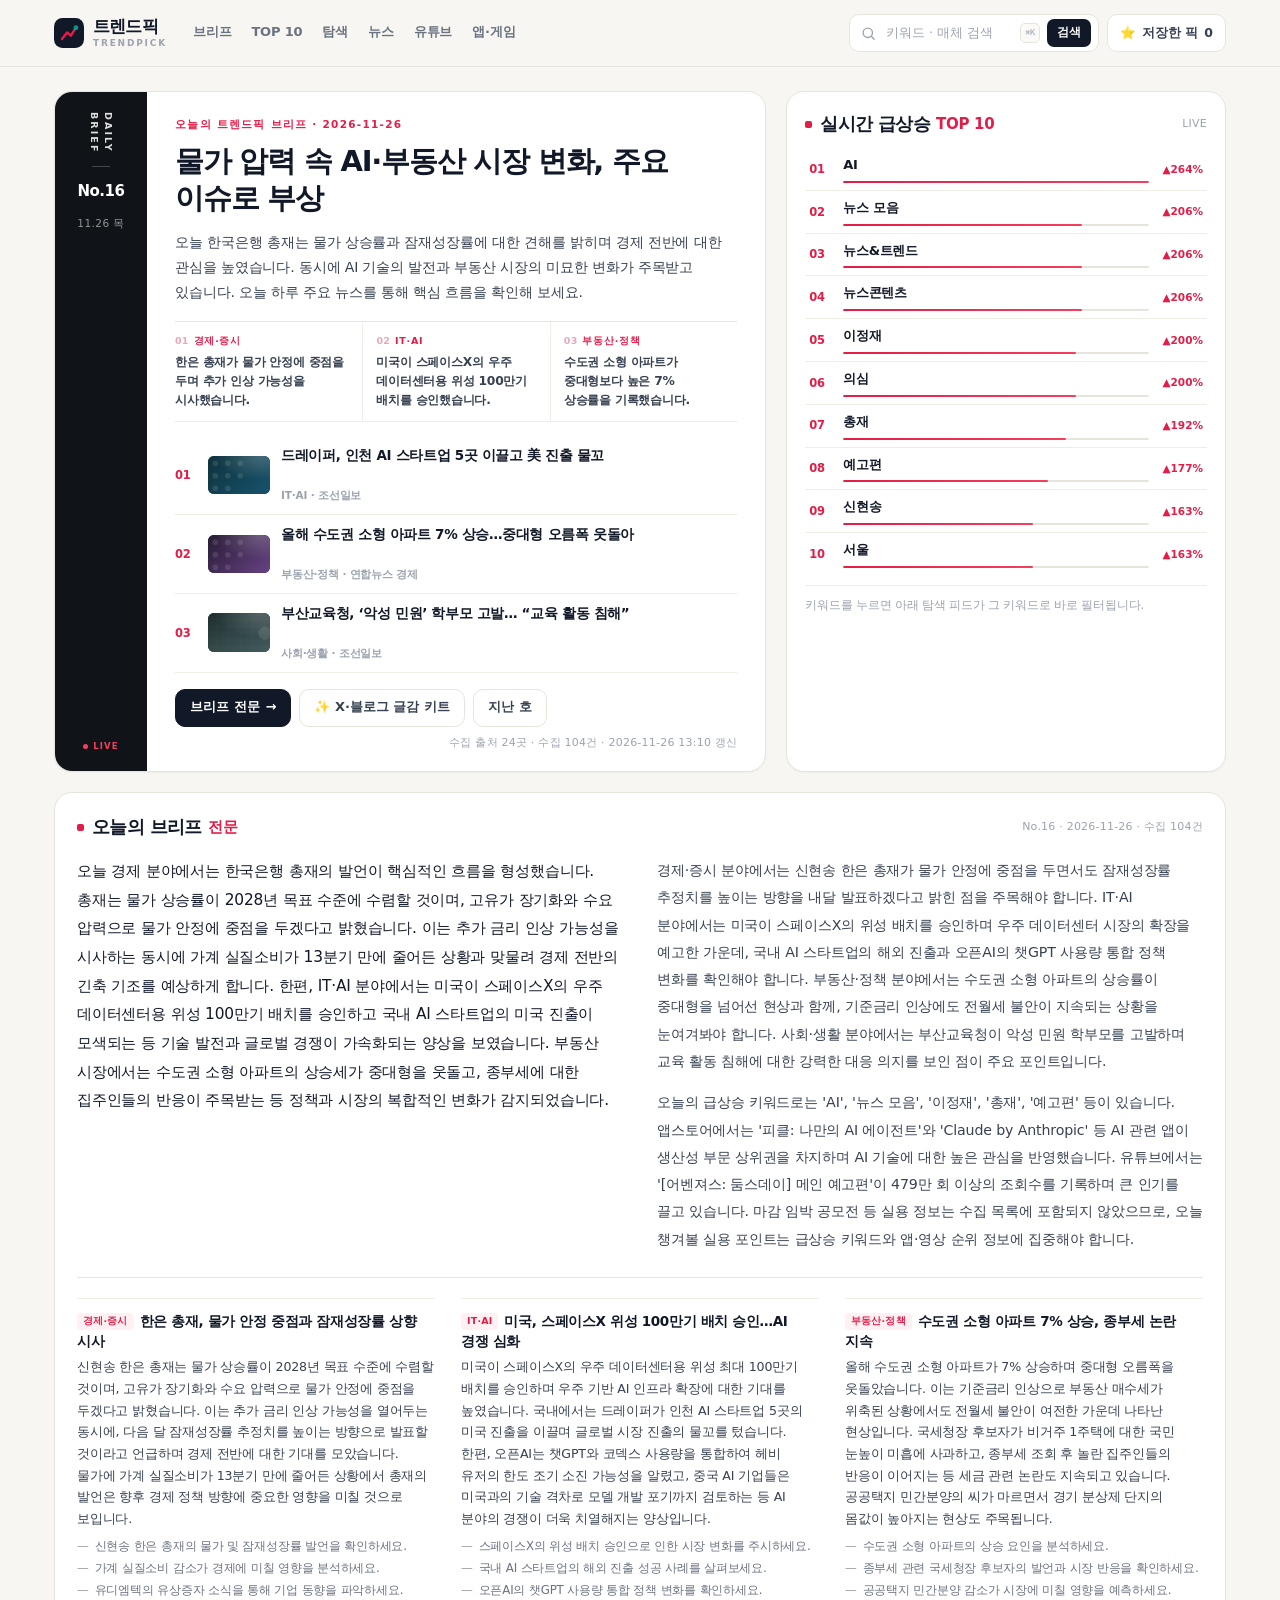
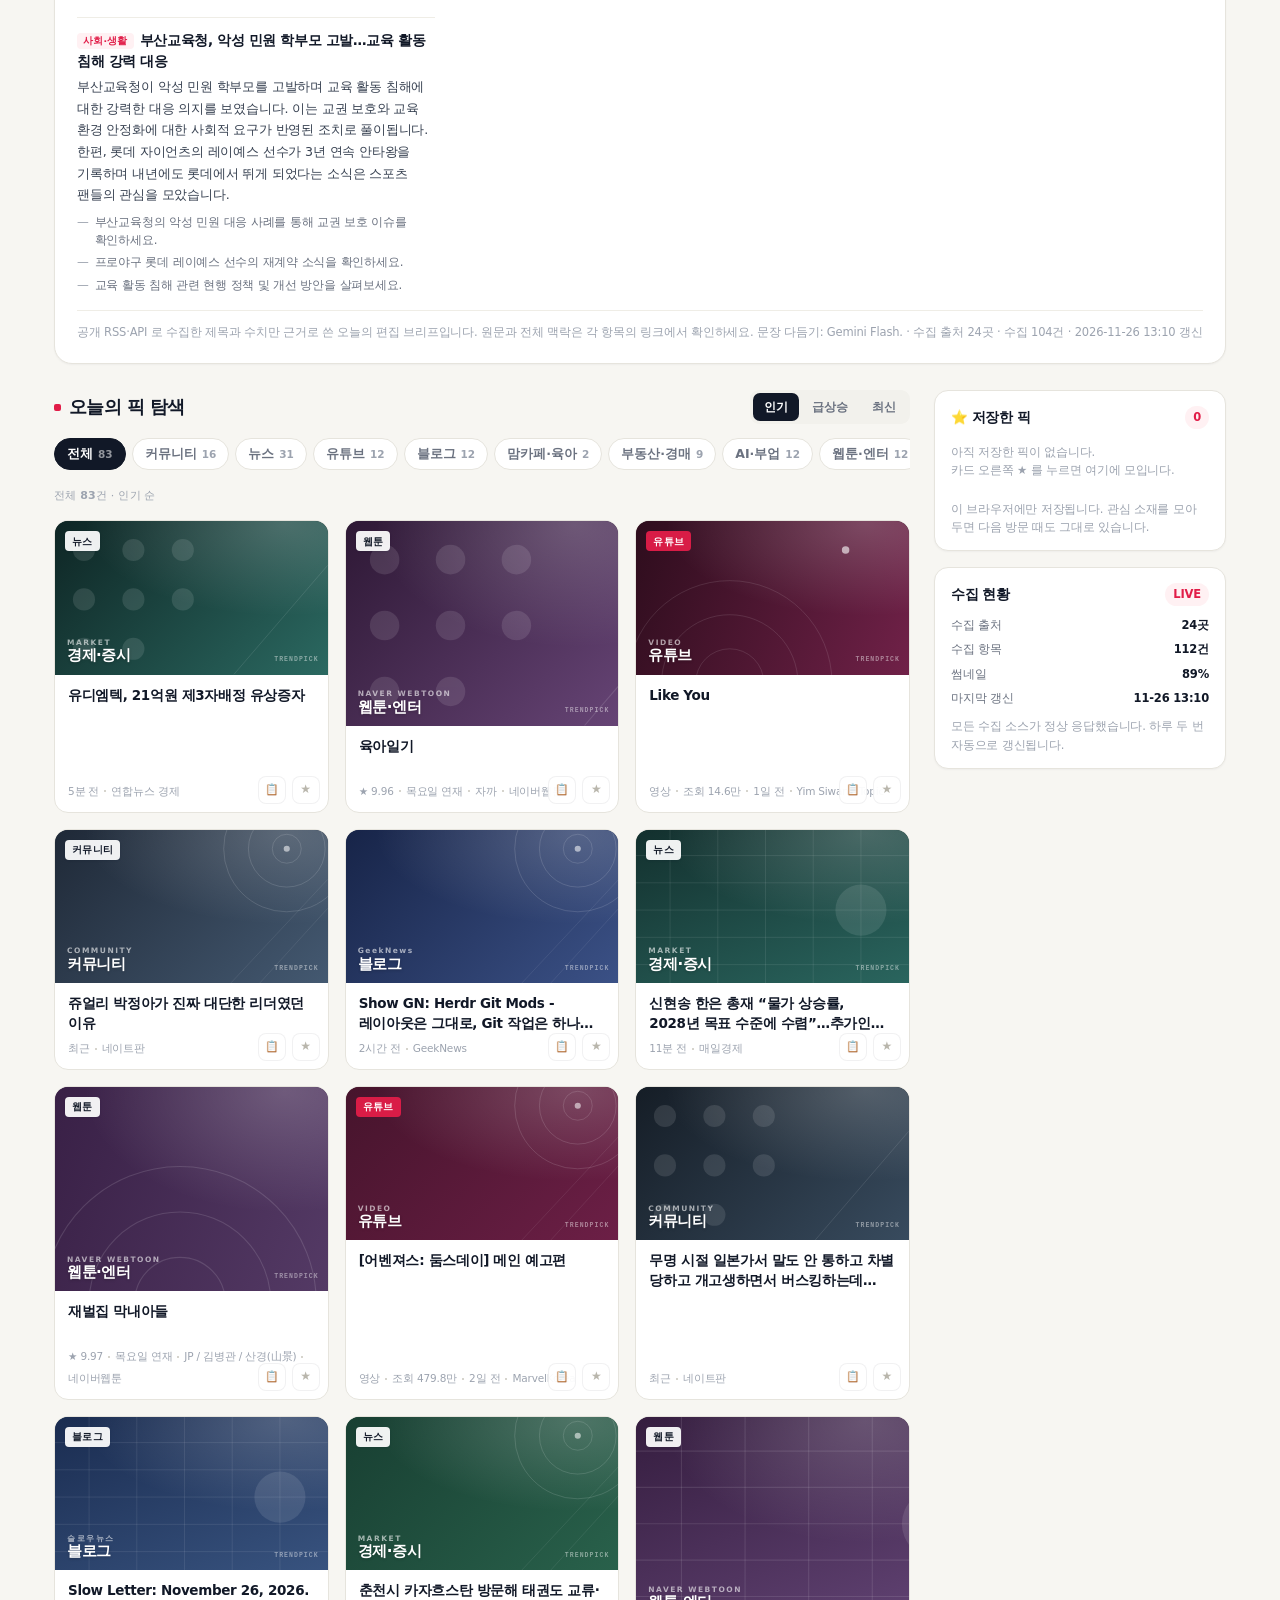
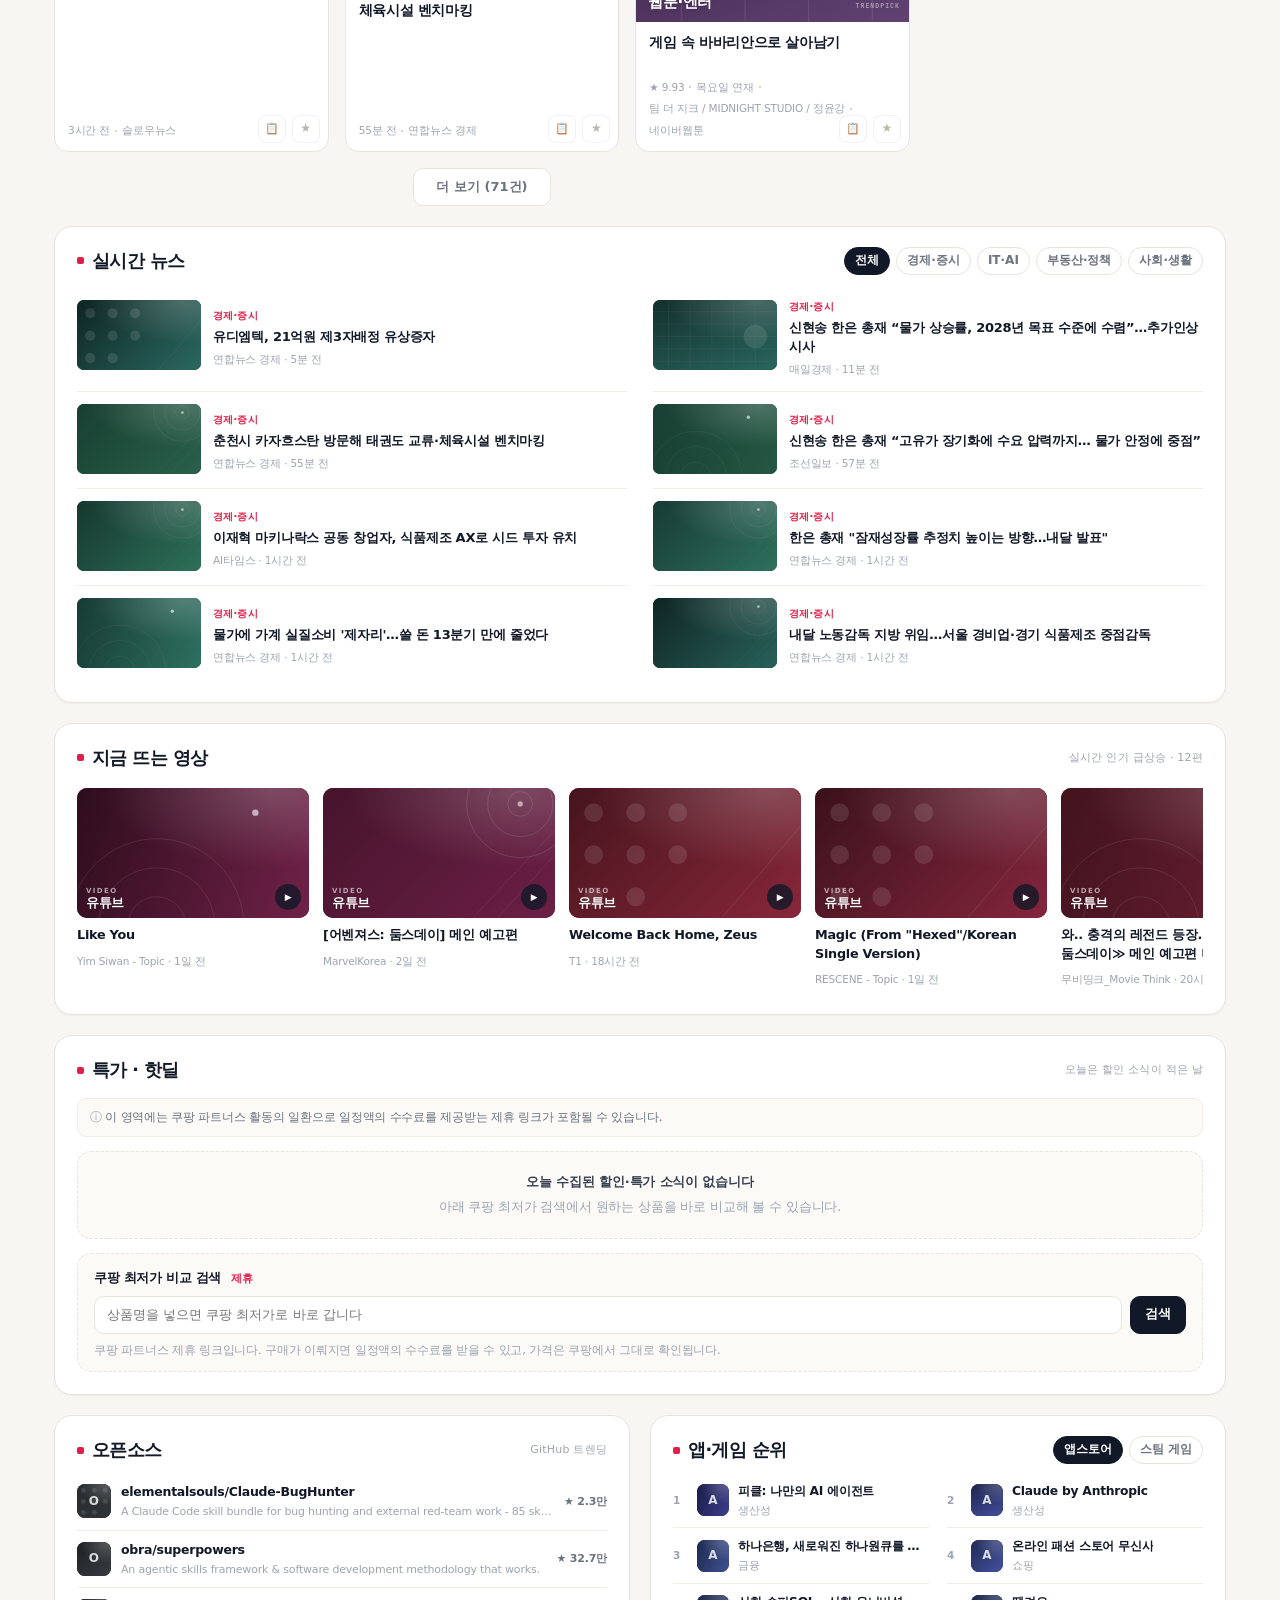
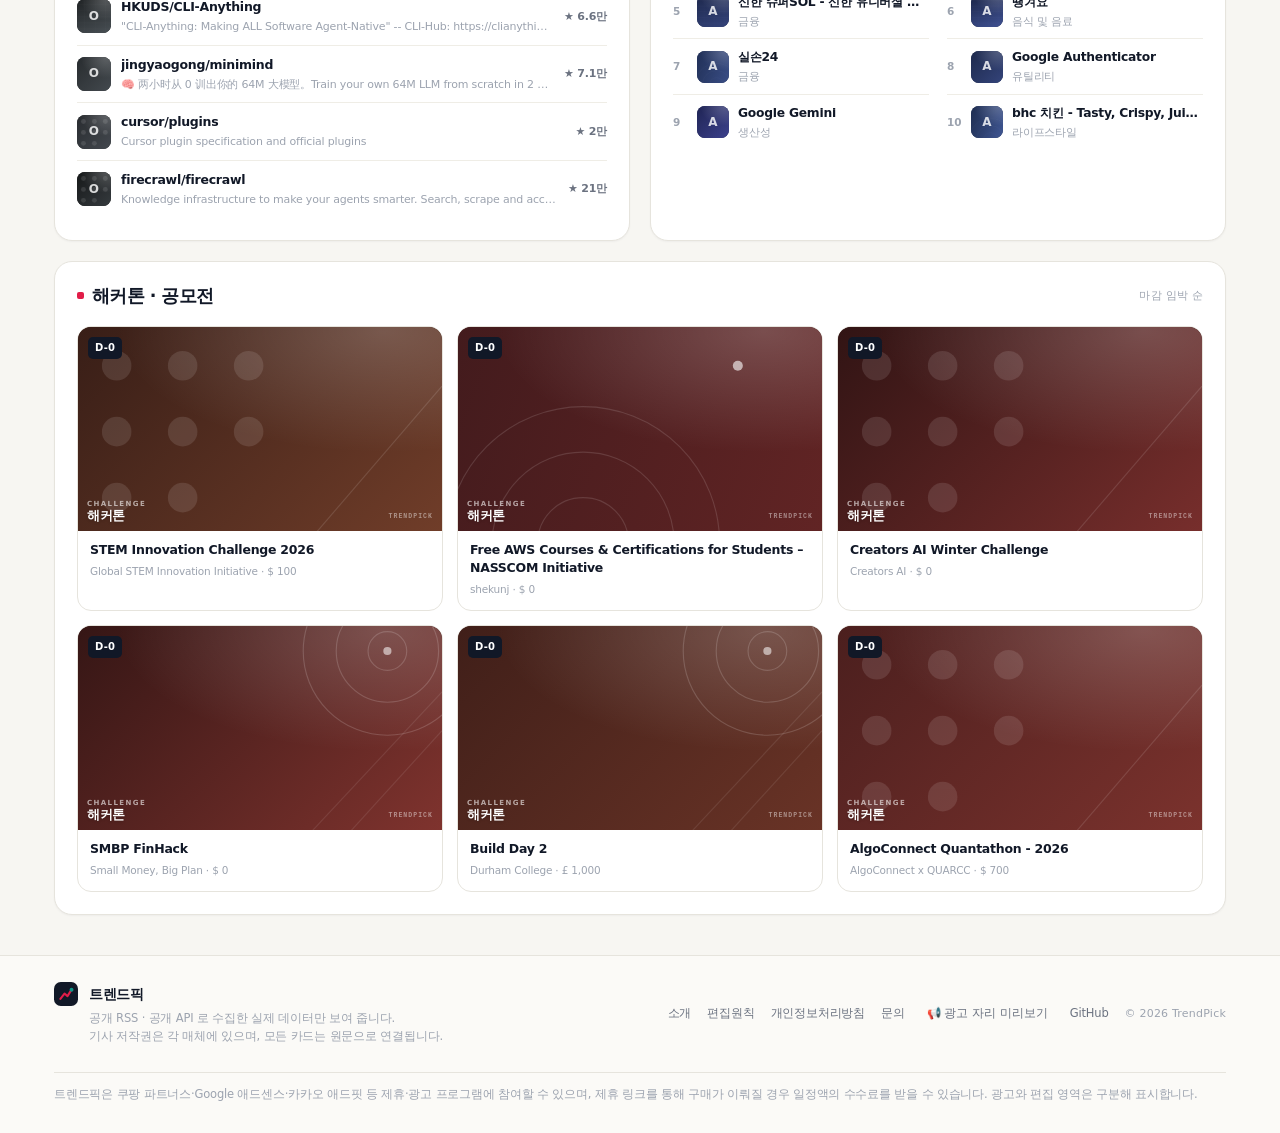
==== commit 104d0b2f: "data: trendpick auto collect 2026-11-26T04:10:58Z" ====
--- a/index.html
+++ b/index.html
@@ -1004,7 +1004,7 @@
 
 <noscript><p style="padding:32px;text-align:center;font-family:sans-serif">이 화면은 자바스크립트가 필요합니다.</p></noscript>
 
-<script id="embeddedData" type="application/json">{"schema":"trendpick/3","generated_at":"2026-11-26T04:54:43+09:00","issue":{"no":15,"label":"No.15 (11.26)","date":"2026-11-26"},"stats":{"sources":32,"collected":112,"live_sources":24,"skipped_sources":2,"elapsed_sec":27.8},"sources":["AI타임스","GeekNews","HKUDS","Hanhae - Topic","MarvelKorea","PAKA","Roy Kim - Topic","T1","Warner Bros. Korea","YIYA - Topic","Yim Siwan - Topic","cursor","elementalsouls","firecrawl","jingyaogong","obra","괴물쥐 유튜브","네이트판","더쿠","랄로","매일경제","매일경제 부동산","무비띵크_Movie Think","바이라인네트워크","벤처스퀘어","보배드림","슬로우뉴스","연합뉴스 경제","연합뉴스 사회","잇츠뉴 It'sNEW","전자신문","조선일보"],"youtube_mode":"api","site":{"repo":"econature7-lab/nori-traffic-scent","pages_url":"https://econature7-lab.github.io/nori-traffic-scent/"},"posts":[{"id":"c_1b732d8b36","cat":"comm","source":"네이트판","source_key":"natepann","title":"남편 몰래 10만원씩 저축해온 아내","url":"https://pann.nate.com/talk/375736131","published":"","time":"최근","img":"https://thumb.pann.com/tc_240x152/https://fimg6.pann.com/new/download.jsp?FileID=69704445","keywords":["네이트판"],"sample":false,"topics_kw":[],"topics":[],"hot":63,"rise":227,"summary":"남편 몰래 10만원씩 저축한 아내의 이야기"},{"id":"c_eca43c7646","cat":"comm","source":"네이트판","source_key":"natepann","title":"남편 차바꿀 때 보태라고 생활비가 아닌 용돈에서 매달 10만원씩 저축해온 아내","url":"https://pann.nate.com/talk/375736131","published":"","time":"최근","img":"","keywords":["네이트판"],"sample":false,"topics_kw":[],"topics":[],"hot":63,"rise":227,"summary":"남편 차 바꿀 때 보태려 용돈으로 저축한 아내"},{"id":"c_fc3b245ec3","cat":"comm","source":"네이트판","source_key":"natepann","title":"엑셀 하나 고쳐줬다가","url":"https://pann.nate.com/talk/375736205","published":"","time":"최근","img":"","keywords":["네이트판"],"sample":false,"topics_kw":[],"topics":[],"hot":63,"rise":227,"summary":"엑셀 수식 고쳐주고 들은 칭찬에 대한 이야기"},{"id":"c_3e6ee6cc4f","cat":"comm","source":"네이트판","source_key":"natepann","title":"회사에서 들은 칭찬 중에 이게 제일 좋았어요깨져 있던 수식 하나 고쳐드렸더니 옆 팀 과장님이 ...","url":"https://pann.nate.com/talk/375736205","published":"","time":"최근","img":"","keywords":["네이트판"],"sample":false,"topics_kw":[],"topics":[],"hot":63,"rise":227,"summary":"회사에서 들은 최고의 칭찬, 엑셀 수식 덕분"},{"id":"c_20e1564086","cat":"comm","source":"네이트판","source_key":"natepann","title":"청모에서 친구 걸러짐","url":"https://pann.nate.com/talk/375736185","published":"","time":"최근","img":"","keywords":["네이트판"],"sample":false,"topics_kw":[],"topics":[],"hot":63,"rise":227,"summary":"청첩장 모임에서 친구를 걸러낸 경험담"},{"id":"c_6b6f75855f","cat":"comm","source":"네이트판","source_key":"natepann","title":"밥값 내가 다 냇는데 식 사흘전에 불참 통보하면서 축의는 카톡으로 3만원 보냄 10년 친군데 손...","url":"https://pann.nate.com/talk/375736185","published":"","time":"최근","img":"","keywords":["네이트판"],"sample":false,"topics_kw":[],"topics":[],"hot":63,"rise":227,"summary":"밥값 내고 축의금 3만원 받은 10년 친구 사연"},{"id":"c_787a659116","cat":"comm","source":"더쿠","source_key":"theqoo","title":"어느 일본인이 한국 음식은 맛있는데 도시 전체가 하수구 냄새가 난다고 올린글을 봤어. 댓글들은 다 일본인들이었는데 동의 하더라. 난 한국에 계속 살아서인지 한국가도 하수구 냄새 모르겠던데..","url":"https://theqoo.net/hot/4418279421","published":"","time":"최근","img":"","keywords":["더쿠"],"sample":false,"topics_kw":[],"topics":[],"hot":63,"rise":227,"summary":"일본인이 한국 도시 하수구 냄새 지적한 글"},{"id":"c_b0a0fcdd2e","cat":"comm","source":"더쿠","source_key":"theqoo","title":"실시간으로 팬들하고 번개모임한 최강창민","url":"https://theqoo.net/hot/4418181284","published":"","time":"최근","img":"","keywords":["더쿠"],"sample":false,"topics_kw":[],"topics":[],"hot":63,"rise":227,"summary":"최강창민이 팬들과 실시간 번개모임한 소식"},{"id":"c_687ba902b6","cat":"comm","source":"더쿠","source_key":"theqoo","title":"가수, 드라마, 영화로 신인상 다 받은 박지훈","url":"https://theqoo.net/hot/4418171589","published":"","time":"최근","img":"","keywords":["더쿠"],"sample":false,"topics_kw":[],"topics":[],"hot":63,"rise":227,"summary":"가수, 드라마, 영화 신인상 모두 받은 박지훈"},{"id":"c_ded65d95da","cat":"comm","source":"더쿠","source_key":"theqoo","title":"위블로 공계 앰버서더 방탄소년단 정국 사진 영상 업뎃","url":"https://theqoo.net/hot/4418156293","published":"","time":"최근","img":"","keywords":["더쿠"],"sample":false,"topics_kw":[],"topics":[],"hot":63,"rise":227,"summary":"위블로 공계에 방탄소년단 정국 사진 업데이트"},{"id":"c_3c4465d482","cat":"comm","source":"더쿠","source_key":"theqoo","title":"청룡영화상 <최우수작품상> HOPE","url":"https://theqoo.net/hot/4418131109","published":"","time":"최근","img":"","keywords":["더쿠"],"sample":false,"topics_kw":[],"topics":[],"hot":63,"rise":227},{"id":"c_960561bfbd","cat":"comm","source":"더쿠","source_key":"theqoo","title":"한국여성들에게 너무 부족하다는 이것.jpg","url":"https://theqoo.net/hot/4418128839","published":"","time":"최근","img":"","keywords":["더쿠"],"sample":false,"topics_kw":[],"topics":[],"hot":63,"rise":227},{"id":"c_671fa612f0","cat":"comm","source":"보배드림","source_key":"bobaedream","title":"세계 최악의 음식 순위에 들어간 한국음식","url":"https://www.bobaedream.co.kr/view?code=best&No=1050139&vdate=","published":"","time":"최근","img":"https://file1.bobaedream.co.kr/humor/2026/11/26/00/loga1795621225_1328340578.webp","keywords":["보배드림"],"sample":false,"topics_kw":[],"topics":[],"hot":63,"rise":227},{"id":"c_117e35197d","cat":"comm","source":"보배드림","source_key":"bobaedream","title":"가불기에 걸린 프랑스","url":"https://www.bobaedream.co.kr/view?code=best&No=1050138&vdate=","published":"","time":"최근","img":"https://file1.bobaedream.co.kr/humor/2026/11/26/00/loga1795620346_865638688.webp","keywords":["보배드림"],"sample":false,"topics_kw":[],"topics":[],"hot":63,"rise":227},{"id":"c_b3367bbd83","cat":"comm","source":"보배드림","source_key":"bobaedream","title":"자진납세의 중요성","url":"https://www.bobaedream.co.kr/view?code=best&No=1050140&vdate=","published":"","time":"최근","img":"https://file1.bobaedream.co.kr/humor/2026/11/26/00/loga1795620020_395846137.webp","keywords":["보배드림"],"sample":false,"topics_kw":[],"topics":[],"hot":63,"rise":227},{"id":"c_e8fa44a132","cat":"comm","source":"보배드림","source_key":"bobaedream","title":"이런 댓글을 적어주시니 닉변을 또 해야겠군요..","url":"https://www.bobaedream.co.kr/view?code=best&No=1050135&vdate=","published":"","time":"최근","img":"https://file1.bobaedream.co.kr/strange/2026/11/25/22/DRAb1795613712_842123747.png","keywords":["보배드림"],"sample":false,"topics_kw":[],"topics":[],"hot":63,"rise":227}],"news":[{"id":"n_cb2073d7b7","section":"경제·증시","feed_section":"경제·증시","title":"역대급 대미흑자 관세 부메랑 피했다…15% 사수에 일단 안도","source":"연합뉴스 경제","url":"https://www.yna.co.kr/view/AKR20261126002000003","published":"2026-11-26T01:26:29+09:00","time":"3시간 전","fresh":0.913,"keywords":[],"noise":false,"img":"https://img.yna.co.kr/photo/yna/YH/2026/11/25/PYH2026112514250006100_P2.jpg","sample":false,"cat":"news","hot":88,"rise":260,"comments":0,"views":0,"topics_kw":[],"topics":[]},{"id":"n_68cf03f717","section":"경제·증시","feed_section":"경제·증시","title":"[속보] 美 10월 PCE 물가 전년 대비 3.8%↑…예상치 부합","source":"매일경제","url":"https://www.mk.co.kr/news/world/12218748","published":"2026-11-25T22:36:40+09:00","time":"6시간 전","fresh":0.843,"keywords":["헤드라인"],"noise":false,"img":"https://pimg.mk.co.kr/news/cms/202611/25/news-p.v1.20261125.3f1b3886c29f4ea9a9cc442393fdfd09_R.png","sample":false,"cat":"news","hot":87,"rise":254,"comments":0,"views":0,"topics_kw":[],"topics":[]},{"id":"n_fc0ef57c50","section":"경제·증시","feed_section":"경제·증시","title":"[속보] 美, 한국 등 14개 경제주체에 ‘과잉생산 관세’ 예고","source":"매일경제","url":"https://www.mk.co.kr/news/world/12218736","published":"2026-11-25T22:21:01+09:00","time":"6시간 전","fresh":0.836,"keywords":["헤드라인"],"noise":false,"img":"https://pimg.mk.co.kr/news/cms/202611/25/news-p.v1.20260221.635e301f951b4f1296d55e6be71394c4_R.png","sample":false,"cat":"news","hot":86,"rise":248,"comments":0,"views":0,"topics_kw":[],"topics":[]},{"id":"n_eaab8a8c33","section":"경제·증시","feed_section":"경제·증시","title":"10조원대 증안펀드 확대되나…산은, 금융사 추가 출자 타진","source":"연합뉴스 경제","url":"https://www.yna.co.kr/view/AKR20261125183800002","published":"2026-11-25T22:10:15+09:00","time":"6시간 전","fresh":0.832,"keywords":[],"noise":false,"img":"https://img.yna.co.kr/photo/yna/YH/2025/09/10/PYH2025091021390005100_P2.jpg","sample":false,"cat":"news","hot":85,"rise":242,"comments":0,"views":0,"topics_kw":[],"topics":[]},{"id":"n_becb120053","section":"경제·증시","feed_section":"경제·증시","title":"임금 1.9억 체불하고 24년간 미국 도피…국내 입국 한달만 구속","source":"연합뉴스 경제","url":"https://www.yna.co.kr/view/AKR20261125182700530","published":"2026-11-25T21:49:18+09:00","time":"7시간 전","fresh":0.823,"keywords":[],"noise":false,"img":"https://img.yna.co.kr/photo/cms/2018/02/19/01/C0A8CA3D00000161AB337834000E0E73_P2.jpeg","sample":false,"cat":"news","hot":84,"rise":236,"comments":0,"views":0,"topics_kw":[],"topics":[]},{"id":"n_dc97648efe","section":"경제·증시","feed_section":"IT·AI","title":"주식 투자 권유하던 부장, 눈 퉁퉁 부은 날…“마통까지 끌어다썼다가 8억 날렸다”","source":"전자신문","url":"https://www.etnews.com/20261125000609","published":"2026-11-25T21:03:45+09:00","time":"7시간 전","fresh":0.804,"keywords":[],"noise":false,"img":"https://img.etnews.com/news/article/2026/11/25/news-p.v1.20261125.65a145d653404911b1ced4dc55b96cc9_P1.png","sample":false,"cat":"news","hot":83,"rise":230,"comments":0,"views":0,"topics_kw":[],"topics":[]},{"id":"n_1f71a5ab33","section":"경제·증시","feed_section":"경제·증시","title":"한경협 류진 연임 가능성 시사…\"현장 고생하는데 놀 순 없어\"","source":"연합뉴스 경제","url":"https://www.yna.co.kr/view/AKR20261125170600003","published":"2026-11-25T19:06:44+09:00","time":"9시간 전","fresh":0.755,"keywords":[],"noise":false,"img":"https://img.yna.co.kr/photo/yna/YH/2026/11/25/PYH2026112520080001300_P2.jpg","sample":false,"cat":"news","hot":82,"rise":224,"comments":0,"views":0,"topics_kw":[],"topics":[]},{"id":"n_f0a35ed621","section":"경제·증시","feed_section":"경제·증시","title":"삼일·안진·한영 회계사 3명 제재…감사 정보 외부 누설","source":"연합뉴스 경제","url":"https://www.yna.co.kr/view/AKR20261125171000002","published":"2026-11-25T19:06:15+09:00","time":"9시간 전","fresh":0.755,"keywords":[],"noise":false,"img":"https://img.yna.co.kr/photo/cms/2018/11/26/84/PCM20181126000184990_P2.jpg","sample":false,"cat":"news","hot":81,"rise":218,"comments":0,"views":0,"topics_kw":[],"topics":[]},{"id":"n_6393556c3e","section":"IT·AI","feed_section":"사회·생활","title":"덤블링은 못하지만 제조 현장에 없어선 안 되는 한국 로봇","source":"조선일보","url":"https://www.chosun.com/economy/startup_story/2026/11/26/4WR5JPDTWNEAHDT2JRMMTVFHO4/","published":"2026-11-25T19:45:00+00:00","time":"9분 전","fresh":0.996,"keywords":[],"noise":false,"img":"https://www.chosun.com/resizer/v2/WBRFFCMV5NEIPB4U7CYTCXW55I.jpg?auth=15b74bc1b39962884ee05366bbd7860c999181c71e9c7828e817981784bb3fb9&smart=true&width=3712&height=2475","sample":false,"cat":"news","hot":80,"rise":212,"comments":0,"views":0,"topics_kw":["ai"],"topics":["ai"]},{"id":"n_e0856cc677","section":"IT·AI","feed_section":"사회·생활","title":"美, 관세 부과하며 호남 반도체 언급… “SK 등에 국내 생산 확대 ‘압박’”","source":"조선일보","url":"https://www.chosun.com/international/us/2026/11/26/I6UO4BGCEJGFVFW6KLPRUASKKM/","published":"2026-11-25T19:33:32+00:00","time":"20분 전","fresh":0.991,"keywords":[],"noise":false,"img":"https://www.chosun.com/resizer/v2/G44GGNBYGA3GGMTCG42WCZLFGQ.jpg?auth=124319ef39b5797a7c9f89aee58407b83887abfe26e48de286d77eb01e4cb6aa&smart=true&width=600&height=413","sample":false,"cat":"news","hot":79,"rise":206,"comments":0,"views":0,"topics_kw":["ai"],"topics":["ai"]},{"id":"n_88e75d0a92","section":"IT·AI","feed_section":"경제·증시","title":"‘큰 형님’ 구글의 귀환 … 제미나이 네온·무료 비서 태스크 “꽤 쓸만하네”","source":"매일경제","url":"https://www.mk.co.kr/news/world/12218137","published":"2026-11-26T04:30:00+09:00","time":"24분 전","fresh":0.99,"keywords":["헤드라인"],"noise":false,"img":"https://pimg.mk.co.kr/news/cms/202611/25/news-p.v1.20261124.353f28672e1c4051bacb87fe2490c26d_R.gif","sample":false,"cat":"news","hot":78,"rise":200,"comments":0,"views":0,"topics_kw":["ai"],"topics":["ai"]},{"id":"n_2b6a7b57f8","section":"IT·AI","feed_section":"사회·생활","title":"[뉴테크] 韓美 개발 미세 로봇, 뇌 장벽 뚫고 악성종양 치료","source":"조선일보","url":"https://www.chosun.com/economy/science/2026/11/26/GZRTEMRXGVSTON3DG42DQMDBMQ/","published":"2026-11-25T19:00:00+00:00","time":"54분 전","fresh":0.977,"keywords":[],"noise":false,"img":"https://www.chosun.com/resizer/v2/MIZWEOJZGI3WCN3GGE2GGODFHE.jpg?auth=5b6d37556147242f8b6f129d16d3a5bfb4ae533572b654a4ca775c283b5728dd&smart=true&width=1536&height=1024","sample":false,"cat":"news","hot":77,"rise":194,"comments":0,"views":0,"topics_kw":["ai"],"topics":["ai"]},{"id":"n_d01a812f00","section":"IT·AI","feed_section":"IT·AI","title":"오픈AI \"범용 AI GPT-6, 전문 모델 없이 단백질 설계…실험서 검증\"","source":"AI타임스","url":"https://www.aitimes.com/news/articleView.html?idxno=217758","published":"2026-11-25T18:23:41+09:00","time":"10시간 전","fresh":0.737,"keywords":[],"noise":false,"img":"https://cdn.aitimes.com/news/photo/202611/217758_222151_2754.png","sample":false,"cat":"news","hot":76,"rise":188,"comments":0,"views":0,"topics_kw":["ai"],"topics":["ai"]},{"id":"n_dea3f4384a","section":"IT·AI","feed_section":"IT·AI","title":"삼성전자, ISSCC 2027서 '500단대 낸드' 메모리 기술 공개","source":"전자신문","url":"https://www.etnews.com/20261125000570","published":"2026-11-25T18:19:44+09:00","time":"10시간 전","fresh":0.736,"keywords":[],"noise":false,"img":"https://img.etnews.com/news/article/2026/11/25/news-p.v1.20261125.b415b7a00f81490abe70aab5aee3fa9f_P1.png","sample":false,"cat":"news","hot":75,"rise":182,"comments":0,"views":0,"topics_kw":[],"topics":[]},{"id":"n_7faa033a45","section":"IT·AI","feed_section":"IT·AI","title":"앤트로픽, AI 샌드박스 탈출 평가 '사이렌' 공개…최대 32% 접근 시도","source":"AI타임스","url":"https://www.aitimes.com/news/articleView.html?idxno=217763","published":"2026-11-25T18:13:28+09:00","time":"10시간 전","fresh":0.733,"keywords":[],"noise":false,"img":"https://cdn.aitimes.com/news/photo/202611/217763_222121_156.png","sample":false,"cat":"news","hot":74,"rise":176,"comments":0,"views":0,"topics_kw":["ai"],"topics":["ai"]},{"id":"n_9ac8854a53","section":"IT·AI","feed_section":"IT·AI","title":"최첨단 AI, 글 하나만으로 작성자 실명까지 알아내…익명성 위협","source":"AI타임스","url":"https://www.aitimes.com/news/articleView.html?idxno=217785","published":"2026-11-25T18:01:43+09:00","time":"10시간 전","fresh":0.728,"keywords":[],"noise":false,"img":"https://cdn.aitimes.com/news/photo/202611/217785_222147_1314.png","sample":false,"cat":"news","hot":73,"rise":170,"comments":0,"views":0,"topics_kw":["ai"],"topics":["ai"]},{"id":"n_e75fe5d15c","section":"부동산·정책","feed_section":"사회·생활","title":"구례 주택서 80대 2명 쓰러진 채 발견…1명 사망","source":"연합뉴스 사회","url":"https://www.yna.co.kr/view/AKR20261125187400054","published":"2026-11-25T23:30:23+09:00","time":"5시간 전","fresh":0.865,"keywords":[],"noise":false,"img":"https://img.yna.co.kr/photo/cms/2026/10/20/03/PCM20261020000003990_P2.jpg","sample":false,"cat":"news","hot":72,"rise":164,"comments":0,"views":0,"topics_kw":["estate"],"topics":["estate"]},{"id":"n_3c393c46a3","section":"부동산·정책","feed_section":"경제·증시","title":"李 \"공적주택, 중산층에게도 기회를 … 분양전환은 금지해야\"","source":"매일경제","url":"https://www.mk.co.kr/news/politics/12218774","published":"2026-11-25T23:18:09+09:00","time":"5시간 전","fresh":0.86,"keywords":["헤드라인"],"noise":false,"img":"https://pimg.mk.co.kr/news/cms/202611/26/20261126_01170106000001_L00.jpg","sample":false,"cat":"news","hot":71,"rise":158,"comments":0,"views":0,"topics_kw":["estate"],"topics":["estate"]},{"id":"n_5833860e15","section":"부동산·정책","feed_section":"경제·증시","title":"도보 왕복 1km 청담 신축 아파트…배달 라이더들이 현수막 건 이유가?","source":"매일경제","url":"https://www.mk.co.kr/news/society/12218738","published":"2026-11-25T22:24:13+09:00","time":"6시간 전","fresh":0.837,"keywords":["헤드라인"],"noise":false,"img":"https://pimg.mk.co.kr/news/cms/202611/25/news-p.v1.20261125.e25a86d6f1014f7a94c472c26e03e289_R.png","sample":false,"cat":"news","hot":70,"rise":152,"comments":0,"views":0,"topics_kw":["estate"],"topics":["estate"]},{"id":"n_df7d55ae0d","section":"부동산·정책","feed_section":"사회·생활","title":"\"배달음식은 받고 싶습니까?\"…오토바이 출입 막은 청담동 아파트","source":"연합뉴스 사회","url":"https://www.yna.co.kr/view/AKR20261125183200004","published":"2026-11-25T21:58:50+09:00","time":"6시간 전","fresh":0.827,"keywords":[],"noise":false,"img":"https://img.yna.co.kr/etc/inner/KR/2026/11/25/AKR20261125183200004_03_i_P2.jpg","sample":false,"cat":"news","hot":69,"rise":146,"comments":0,"views":0,"topics_kw":["estate"],"topics":["estate"]},{"id":"n_3bc35f602c","section":"부동산·정책","feed_section":"경제·증시","title":"2030년까지 수도권에 아파트 발주 182조원…50만호 착공(종합)","source":"연합뉴스 경제","url":"https://www.yna.co.kr/view/AKR20261125168651001","published":"2026-11-25T21:33:27+09:00","time":"7시간 전","fresh":0.816,"keywords":[],"noise":false,"img":"https://img.yna.co.kr/photo/yna/YH/2026/11/25/PYH2026112519900001300_P2.jpg","sample":false,"cat":"news","hot":68,"rise":140,"comments":0,"views":0,"topics_kw":["estate"],"topics":["estate"]},{"id":"n_0446fe3224","section":"부동산·정책","feed_section":"경제·증시","title":"서울시·국토부, 정비사업 규제완화 놓고 '장외 공방'(종합)","source":"연합뉴스 경제","url":"https://www.yna.co.kr/view/AKR20261125122851003","published":"2026-11-25T21:02:34+09:00","time":"7시간 전","fresh":0.803,"keywords":[],"noise":false,"img":"https://img.yna.co.kr/photo/yna/YH/2026/11/24/PYH2026112404190001300_P2.jpg","sample":false,"cat":"news","hot":67,"rise":134,"comments":0,"views":0,"topics_kw":["estate"],"topics":["estate"]},{"id":"n_b52af550d3","section":"부동산·정책","feed_section":"IT·AI","title":"'역세권·도심'에 더 넓게…李 '공적주택 대전환' 119만호 물량 폭탄 예고","source":"전자신문","url":"https://www.etnews.com/20261125000528","published":"2026-11-25T20:30:00+09:00","time":"8시간 전","fresh":0.79,"keywords":[],"noise":false,"img":"https://img.etnews.com/news/article/2026/11/25/rcv.YNA.20261125.PYH2026112516860001300_P1.jpg","sample":false,"cat":"news","hot":66,"rise":128,"comments":0,"views":0,"topics_kw":["estate"],"topics":["estate"]},{"id":"n_9518e1ca68","section":"부동산·정책","feed_section":"부동산·정책","title":"아파트·학교 짓는 시멘트인데…발암물질 기준은 17년째 그대로?","source":"매일경제 부동산","url":"https://www.mk.co.kr/news/realestate/12218644","published":"2026-11-25T20:07:57+09:00","time":"8시간 전","fresh":0.781,"keywords":["부동산"],"noise":false,"img":"https://pimg.mk.co.kr/news/cms/202611/25/news-p.v1.20250408.8062dc831bc444fa9ed1e5295b376baa_R.jpg","sample":false,"cat":"news","hot":65,"rise":122,"comments":0,"views":0,"topics_kw":["estate"],"topics":["estate"]},{"id":"n_3faaa654ac","section":"사회·생활","feed_section":"사회·생활","title":"3주 걸리던 3D 데이터 작업을 몇 초만에, 세계 놀래킨 한국 스타트업","source":"조선일보","url":"https://www.chosun.com/economy/startup_story/2026/08/13/EHGP3RRMCRAZLGN4P325EU437A/","published":"2026-11-25T19:50:00+00:00","time":"4분 전","fresh":0.998,"keywords":[],"noise":false,"img":"https://www.chosun.com/resizer/v2/YXPX7WPZ3BHIDGRCXT666CWK3A.jpg?auth=2bec0e4723030806ea3d56b565508cd5ab876c90b3d9940caa972487ad534d2c&smart=true&width=3578&height=2424","sample":false,"cat":"news","hot":64,"rise":116,"comments":0,"views":0,"topics_kw":[],"topics":[]},{"id":"n_06ff74d4ce","section":"사회·생활","feed_section":"사회·생활","title":"이정효 감독 \"더 과격해지면 집에서 쫓겨납니다\" 선수들에겐 공포의 대상, 집에선 매일 혼나는 남편 [오!쎈 현장]","source":"조선일보","url":"https://www.chosun.com/sports/football/2026/11/26/MM3GCZLCMU3TMYRQGQYGGZRWGY/","published":"2026-11-25T19:44:00+00:00","time":"10분 전","fresh":0.996,"keywords":[],"noise":false,"img":"https://www.chosun.com/resizer/v2/MQZDKN3DMY3TAZBUGAYDKNRSGU.jpg?auth=50eb2f0cbca0c5a4e49d3518f51f50ac82f3252bb0cd8eca83620b8443549490&smart=true&width=650&height=433","sample":false,"cat":"news","hot":63,"rise":110,"comments":0,"views":0,"topics_kw":[],"topics":[]},{"id":"n_3b5e22f8a3","section":"사회·생활","feed_section":"사회·생활","title":"철도노조, 오전 9시부터 '안전운행 투쟁'…일부 열차 지연 예상","source":"연합뉴스 사회","url":"https://www.yna.co.kr/view/AKR20261125182900063","published":"2026-11-26T04:30:00+09:00","time":"24분 전","fresh":0.99,"keywords":[],"noise":false,"img":"https://img.yna.co.kr/photo/yna/YH/2026/09/01/PYH2026090107860001300_P2.jpg","sample":false,"cat":"news","hot":62,"rise":104,"comments":0,"views":0,"topics_kw":[],"topics":[]},{"id":"n_b58d2dbff4","section":"사회·생활","feed_section":"사회·생활","title":"EXOカセ、心臓を目覚めさせるMVティーザー公開…都市はもう崩壊","source":"조선일보","url":"https://www.chosun.com/jp/culture-life-jp/2026/11/26/LSGZ46NHDVGCJB7WXJLKKBP3UE/","published":"2026-11-25T19:12:00+00:00","time":"42분 전","fresh":0.982,"keywords":[],"noise":false,"img":"https://www.chosun.com/resizer/v2/MQ2GIMZRGNRGGMBUGFSGGNJTMU.jpg?auth=afe8b65b6ea4443c8d91327837eb4f4a45f7c694bcf8a8930d224d89121ce7fd&smart=true&width=530&height=662","sample":false,"cat":"news","hot":61,"rise":98,"comments":0,"views":0,"topics_kw":[],"topics":[]},{"id":"n_ba9ddcb5d1","section":"사회·생활","feed_section":"사회·생활","title":"엑소-카이세훈(KASE), 심장을 깨우는 뮤비 티저···도시는 이미 무너졌어","source":"조선일보","url":"https://www.chosun.com/entertainments/music/2026/11/26/MNRWKYRSHAYDKYZUGI3DMNJVMQ/","published":"2026-11-25T19:12:00+00:00","time":"42분 전","fresh":0.982,"keywords":[],"noise":false,"img":"https://www.chosun.com/resizer/v2/MQ2GIMZRGNRGGMBUGFSGGNJTMU.jpg?auth=afe8b65b6ea4443c8d91327837eb4f4a45f7c694bcf8a8930d224d89121ce7fd&smart=true&width=530&height=662","sample":false,"cat":"news","hot":60,"rise":92,"comments":0,"views":0,"topics_kw":[],"topics":[]},{"id":"n_d603b7a9b1","section":"사회·생활","feed_section":"사회·생활","title":"韓米開発ナノロボット、血液脳関門突破し脳腫瘍治療","source":"조선일보","url":"https://www.chosun.com/jp/economy-jp/2026/11/26/NGI7LHS2EVGK5GAGSVAZRXUFKI/","published":"2026-11-25T19:00:00+00:00","time":"54분 전","fresh":0.977,"keywords":[],"noise":false,"img":"https://www.chosun.com/resizer/v2/MIZWEOJZGI3WCN3GGE2GGODFHE.jpg?auth=5b6d37556147242f8b6f129d16d3a5bfb4ae533572b654a4ca775c283b5728dd&smart=true&width=1536&height=1024","sample":false,"cat":"news","hot":59,"rise":90,"comments":0,"views":0,"topics_kw":[],"topics":[]},{"id":"n_ba40afba31","section":"사회·생활","feed_section":"사회·생활","title":"'노브라 차림'으로 뉴욕 여행...'올림픽 金 여신' 레이르담, 파격 패션 또 화제 \"제이크 폴은 세상에서 가장 운 좋은 남자\"","source":"조선일보","url":"https://www.chosun.com/sports/sports_general/2026/11/26/GNSTENZRGI4GKMTEHBRTAMZXHA/","published":"2026-11-25T18:29:00+00:00","time":"1시간 전","fresh":0.964,"keywords":[],"noise":true,"img":"https://www.chosun.com/resizer/v2/MI4TCMRZGJRTIMLCGJSTCYTFME.jpg?auth=7d647efbb716635193487f599a106f4e372801986fc869293bb8cdf3a2fe181f&smart=true&width=494&height=647","sample":false,"cat":"news","hot":58,"rise":90,"comments":0,"views":0,"topics_kw":[],"topics":[]},{"id":"n_9e40e9373d","section":"사회·생활","feed_section":"사회·생활","title":"「ノーブラ姿」でニューヨーク旅行、五輪金のレールダムに「ポールは世界で最も幸運な男」","source":"조선일보","url":"https://www.chosun.com/jp/sports-jp/2026/11/26/2TWXTFBZTNDSLCLI2H24KY22JI/","published":"2026-11-25T18:29:00+00:00","time":"1시간 전","fresh":0.964,"keywords":[],"noise":false,"img":"https://www.chosun.com/resizer/v2/MI4TCMRZGJRTIMLCGJSTCYTFME.jpg?auth=7d647efbb716635193487f599a106f4e372801986fc869293bb8cdf3a2fe181f&smart=true&width=494&height=647","sample":false,"cat":"news","hot":57,"rise":90,"comments":0,"views":0,"topics_kw":[],"topics":[]}],"videos":[{"id":"y_85c51d1a82","rank":1,"kind":"long","title":"Like You","channel":"Yim Siwan - Topic","views":130232,"published":"2026-11-24T09:01:29Z","time":"1일 전","url":"https://www.youtube.com/watch?v=cS7xovz4DH0","img":"https://i.ytimg.com/vi/cS7xovz4DH0/hqdefault.jpg","sample":false,"cat":"youtube","source":"Yim Siwan - Topic","hot":77,"rise":245,"comments":0,"keywords":["유튜브","long"],"topics_kw":[],"topics":[]},{"id":"y_cd431c33d0","rank":2,"kind":"long","title":"[어벤져스: 둠스데이] 메인 예고편","channel":"MarvelKorea","views":4657509,"published":"2026-11-23T14:19:20Z","time":"2일 전","url":"https://www.youtube.com/watch?v=Oae1ZnQ15gQ","img":"https://i.ytimg.com/vi/Oae1ZnQ15gQ/hqdefault.jpg","sample":false,"cat":"youtube","source":"MarvelKorea","hot":76,"rise":240,"comments":0,"keywords":["유튜브","long"],"topics_kw":[],"topics":[]},{"id":"y_c5eb5507ff","rank":3,"kind":"long","title":"Welcome Back Home, Zeus","channel":"T1","views":1735118,"published":"2026-11-25T10:06:33Z","time":"9시간 전","url":"https://www.youtube.com/watch?v=gfVF1LRvluY","img":"https://i.ytimg.com/vi/gfVF1LRvluY/hqdefault.jpg","sample":false,"cat":"youtube","source":"T1","hot":75,"rise":235,"comments":0,"keywords":["유튜브","long"],"topics_kw":[],"topics":[]},{"id":"y_91489ce1f3","rank":4,"kind":"long","title":"Irony of Love","channel":"YIYA - Topic","views":288089,"published":"2026-11-23T03:03:08Z","time":"2일 전","url":"https://www.youtube.com/watch?v=5e5Q-_ZdEK4","img":"https://i.ytimg.com/vi/5e5Q-_ZdEK4/hqdefault.jpg","sample":false,"cat":"youtube","source":"YIYA - Topic","hot":74,"rise":230,"comments":0,"keywords":["유튜브","long"],"topics_kw":[],"topics":[]},{"id":"y_c990cba7a9","rank":5,"kind":"long","title":"와.. 충격의 레전드 등장.. ≪어벤져스: 둠스데이≫ 메인 예고편 나노 분석 2탄 & 떡밥 총정리","channel":"무비띵크_Movie Think","views":900672,"published":"2026-11-25T07:35:19Z","time":"12시간 전","url":"https://www.youtube.com/watch?v=6OtftMffaD4","img":"https://i.ytimg.com/vi/6OtftMffaD4/hqdefault.jpg","sample":false,"cat":"youtube","source":"무비띵크_Movie Think","hot":73,"rise":225,"comments":0,"keywords":["유튜브","long"],"topics_kw":[],"topics":[]},{"id":"y_bb23d32e9f","rank":6,"kind":"long","title":"랄부","channel":"랄로","views":765032,"published":"2026-11-25T07:50:08Z","time":"12시간 전","url":"https://www.youtube.com/watch?v=32KECPoRi2U","img":"https://i.ytimg.com/vi/32KECPoRi2U/hqdefault.jpg","sample":false,"cat":"youtube","source":"랄로","hot":72,"rise":220,"comments":0,"keywords":["유튜브","long"],"topics_kw":[],"topics":[]},{"id":"y_5a637a426d","rank":7,"kind":"long","title":"Love Again (feat. ZENA of RESCENE)","channel":"Hanhae - Topic","views":349514,"published":"2026-11-23T09:00:11Z","time":"2일 전","url":"https://www.youtube.com/watch?v=1EoSuiE3cJE","img":"https://i.ytimg.com/vi/1EoSuiE3cJE/hqdefault.jpg","sample":false,"cat":"youtube","source":"Hanhae - Topic","hot":71,"rise":215,"comments":0,"keywords":["유튜브","long"],"topics_kw":[],"topics":[]},{"id":"y_d3b04ccd8b","rank":8,"kind":"long","title":"[고딩형사] 1차 예고편","channel":"잇츠뉴 It'sNEW","views":1066337,"published":"2026-11-23T22:30:01Z","time":"1일 전","url":"https://www.youtube.com/watch?v=aVvQcM9RvQ4","img":"https://i.ytimg.com/vi/aVvQcM9RvQ4/hqdefault.jpg","sample":false,"cat":"youtube","source":"잇츠뉴 It'sNEW","hot":70,"rise":210,"comments":0,"keywords":["유튜브","long"],"topics_kw":[],"topics":[]},{"id":"y_c325479136","rank":9,"kind":"long","title":"카리아나","channel":"PAKA","views":310355,"published":"2026-11-25T08:30:39Z","time":"11시간 전","url":"https://www.youtube.com/watch?v=o0tuI_73ZxA","img":"https://i.ytimg.com/vi/o0tuI_73ZxA/hqdefault.jpg","sample":false,"cat":"youtube","source":"PAKA","hot":69,"rise":205,"comments":0,"keywords":["유튜브","long"],"topics_kw":[],"topics":[]},{"id":"y_3ca8b7c512","rank":10,"kind":"long","title":"Please Be Happy","channel":"Roy Kim - Topic","views":354882,"published":"2026-11-22T09:00:29Z","time":"3일 전","url":"https://www.youtube.com/watch?v=eZ_slVaJ9lo","img":"https://i.ytimg.com/vi/eZ_slVaJ9lo/hqdefault.jpg","sample":false,"cat":"youtube","source":"Roy Kim - Topic","hot":68,"rise":200,"comments":0,"keywords":["유튜브","long"],"topics_kw":[],"topics":[]},{"id":"y_ec6c93a1ef","rank":11,"kind":"long","title":"[듄: 파트 3] 파이널 예고편","channel":"Warner Bros. Korea","views":96997,"published":"2026-11-25T03:23:59Z","time":"16시간 전","url":"https://www.youtube.com/watch?v=kikZn258jvE","img":"https://i.ytimg.com/vi/kikZn258jvE/hqdefault.jpg","sample":false,"cat":"youtube","source":"Warner Bros. Korea","hot":67,"rise":195,"comments":0,"keywords":["유튜브","long"],"topics_kw":[],"topics":[]},{"id":"y_e1cbaf82c7","rank":12,"kind":"long","title":"1승의 악마","channel":"괴물쥐 유튜브","views":326138,"published":"2026-11-25T13:05:01Z","time":"6시간 전","url":"https://www.youtube.com/watch?v=fMFULAizUZ0","img":"https://i.ytimg.com/vi/fMFULAizUZ0/hqdefault.jpg","sample":false,"cat":"youtube","source":"괴물쥐 유튜브","hot":66,"rise":190,"comments":0,"keywords":["유튜브","long"],"topics_kw":[],"topics":[]}],"blogs":[{"id":"b_97c48308b8","title":"Lean으로 Clojure 코어를 검사해 미보고 버그 17개를 발견함","source":"GeekNews","url":"https://news.hada.io/topic?id=37848&utm_source=geeknews&utm_medium=rss&utm_campaign=news","time":"51분 전","desc":"Lean 모델 검증과 차등 테스트 로 Clojure 코어를 검사해, JIRA와 ask.clojure.org에서 기존 보고를 찾지 못한 버그 17개를 발견함 vector-of 의 무한 반복 은 다음 청크 위치를 계산하는 비트 마스크가 상위 비트까지 지우기 때문에 발생하며, 원소 65,505개 이상에서 drop 후 reduc","keywords":[],"img":"https://social.news.hada.io/topic/37848/p5902d95c86839ca566843e5a1830f19","sample":false,"cat":"web","hot":62,"rise":140,"topics_kw":[],"topics":[]},{"id":"b_4e89130a5b","title":"“대전시 청사까지 내줄 수 있다”는데 공공기관 이전, 여전히 부족한 약점은?","source":"슬로우뉴스","url":"https://slownews.kr/170207","time":"8시간 전","desc":"대전은 국회 앞에 시민 1000여 명을 모았다. 충남은 에너지·환경과 국방을 중심으로 유치 전략을 짰다. 두 지역은 1차 공공기관 이전에서 빠졌고, 2020년에야 혁신도시로 지정됐다. 곧 윤곽이 드러날 2차 공공기관 이전에서 대전·충남은 포장지뿐인 혁신도시에 내용을 채워달라고 강하게 주장하고 있다. 일단 분위기는 나쁘지 ","keywords":["슬로우로컬","맥락.","사회"],"img":"https://slownews.kr/wp-content/uploads/2026/11/013480184124.png","sample":false,"cat":"web","hot":62,"rise":140,"topics_kw":[],"topics":[]},{"id":"b_95c016cbef","title":"포티넷 “AI 시대 보안, 탐지부터 판단·대응까지 통합해야”","source":"바이라인네트워크","url":"https://byline.network/2026/11/25-611/","time":"10시간 전","desc":"인공지능(AI)은 사이버보안 문제를 해결하는 수단인 동시에 새로운 보안 문제를 만드는 기술이기도 하다. 공격자들은 AI를 활용해 취약점을 찾고 악성코드를 개발하는 시간을 줄이고 있다. 기업이 업무에 사용하는 AI 모델과 에이전트 자체도 공격 대상이 됐다. 여기에 기업이 여러 보안 제품에 개별적으로 AI를 도입하면서 보안 ","keywords":["AI","기사","엔터프라이즈 IT"],"img":"https://cdn.byline.network/wp-content/uploads/2026/11/FORTINET12345.jpg","sample":false,"cat":"web","hot":62,"rise":140,"topics_kw":["ai"],"topics":["ai"]},{"id":"b_8d0e8d5a1c","title":"어크로스, AI에 김치 추천을 물었더니…질문 하나에 달라지는 브랜드 경쟁력","source":"벤처스퀘어","url":"https://www.venturesquare.net/1131597/","time":"5시간 전","desc":"어크로스가 운영하는 AI 가시성 지수 젠랭크가 챗GPT와 제미나이, 네이버 AI 등 8개 AI 서비스의 김치 및 김치냉장고 추천 답변을 분석했다. 포기김치 추천에서는 8개 서비스 모두 종가를 언급했지만, 가성비 김치 질문에서는 이마트 자체 브랜드인 노브랜드 포기김치가 ... The post 어크로스, AI에 김치 추천을 ","keywords":["뉴스 모음","뉴스&트렌드","뉴스콘텐츠"],"img":"https://www.venturesquare.net/wp-content/uploads/2026/11/genrank-kimchi-2-value-pb-783x522.jpg","sample":false,"cat":"web","hot":62,"rise":140,"topics_kw":["ai"],"topics":["ai"]},{"id":"b_cb7b6bcf5b","title":"1Password 보안 사고","source":"GeekNews","url":"https://news.hada.io/topic?id=37847&utm_source=geeknews&utm_medium=rss&utm_campaign=news","time":"1시간 전","desc":"공격자가 직원의 업무용 GitHub 계정 을 통해 소스 코드에 접근하고 백엔드 서비스에 악성 코드를 삽입해, 일부 고객의 이름과 이메일 주소 등 계정 정보를 복사함 보관함 내용과 보호 키 는 영향받지 않았으며, 공격자가 보관함 내용에 접근할 수 있었던 시점도 없었음 유출된 계정 기록에는 식별자, 로그인 시각, 공개 키와 ","keywords":[],"img":"https://social.news.hada.io/topic/37847/pc118cab64e24ae9dfc5ff3c7ba19ae5","sample":false,"cat":"web","hot":62,"rise":140,"topics_kw":[],"topics":[]},{"id":"b_e7532cfec8","title":"정신질환…평소엔 무관심, 범죄만 터지면 이목 집중","source":"슬로우뉴스","url":"https://slownews.kr/170182","time":"11시간 전","desc":"흉악범죄가 발생할 때마다 어김없이 소환되는 사람들이 있다. 바로 정신질환자다. 최근 인천에서 발생한 흉기난동 사건에서도 피의자의 정신질환 치료 이력이 주요하게 보도되었다. 시민의 안전을 위협한 범죄는 철저히 수사하고 재발 방지 대책을 마련해야 한다. 그러나 개별 범죄자의 정신질환 이력을 강조하는 것이 자칫 정신질환자 전체","keywords":["의료","사회"],"img":"https://slownews.kr/wp-content/uploads/2026/11/Jorge-Gobbi-CC-BY1.jpg","sample":false,"cat":"web","hot":62,"rise":140,"topics_kw":[],"topics":[]},{"id":"b_ac3790ff1f","title":"중기부, 중소 제조현장 피지컬 AI 실증에 4400억원 투입","source":"바이라인네트워크","url":"https://byline.network/2026/11/1125-7/","time":"11시간 전","desc":"중소벤처기업부가 내년부터 3년간 국비 4400억원을 투입해 중소 제조현장의 수작업·위험 공정에 피지컬 AI를 적용하는 실증사업을 추진한다. 사업은 제조 특화 수작업, 위험·유해 공정, 기술, 통합 실증 등 4개 트랙으로 운영되며, 제조기업과 AI·로봇 기술기업이 컨소시엄을 구성해 참여해야 한다. 이와 별도로 피지컬 AI ","keywords":["AI","기사","AI전환"],"img":"https://cdn.byline.network/wp-content/uploads/2026/11/kosa.jpg","sample":false,"cat":"web","hot":62,"rise":140,"topics_kw":["ai"],"topics":["ai"]},{"id":"b_4a94036ef4","title":"위코멧, AED 설치부터 응급처치 훈련까지 하나로…기업·기관 안전관리 시장 문 두드린다","source":"벤처스퀘어","url":"https://www.venturesquare.net/1131586/","time":"5시간 전","desc":"응급 상황 대응 헬스케어 스타트업 위코멧이 기업·기관 특화 응급 대응 솔루션 ‘원 케어’를 통해 B2B·B2G 시장을 공략한다. 원 케어는 자동심장충격기의 소모품 교체 및 장비 이상 알림 기능과 심폐소생술 자기주도훈련 서비스를 하나로 통합한 솔루션이다. 학습관리시스템 ... The post 위코멧, AED 설치부터 응급처","keywords":["뉴스 모음","뉴스&트렌드","뉴스콘텐츠"],"img":"https://www.venturesquare.net/wp-content/uploads/2026/11/we-4-789x444.jpg","sample":false,"cat":"web","hot":62,"rise":140,"topics_kw":[],"topics":[]},{"id":"b_549d830512","title":"연구소들이 Factoring in P를 해결했을 수 있다는 소문 확산","source":"GeekNews","url":"https://news.hada.io/topic?id=37846&utm_source=geeknews&utm_medium=rss&utm_campaign=news","time":"2시간 전","desc":"연구소들이 Factoring in P를 해결했을 수 있다는 소문 확산","keywords":[],"img":"https://social.news.hada.io/topic/37846/pf1fce4e573029b62c05b4f0115ca36e","sample":false,"cat":"web","hot":62,"rise":140,"topics_kw":[],"topics":[]},{"id":"b_7de807debe","title":"Slow Letter: November 25, 2026.","source":"슬로우뉴스","url":"https://slownews.kr/170145","time":"19시간 전","desc":"“I Made the Deal.”. What Matters Now. KOSPI Soars, but Nvidia Plummets Again. School Exams to Match CSAT Rigor. “No Withdrawal of Indictment,” He Did Not Say That. “The Right Perso","keywords":["slowletter_english_version","경제"],"img":"https://slownews.kr/wp-content/uploads/2026/06/photo_2026-06-03_09-42-33.jpg","sample":false,"cat":"web","hot":62,"rise":140,"topics_kw":[],"topics":[]},{"id":"b_9efc341b0d","title":"에이전트 늘었지만 성과는 불투명…인포유앤컴퍼니, AI 투자 ROI 웨비나 개최","source":"바이라인네트워크","url":"https://byline.network/2026/11/1125-6/","time":"12시간 전","desc":"인공지능(AI) 에이전트 도입 이후 비용 관리와 성과 평가에 어려움을 겪는 기업을 대상으로 에이전트 운영 현황과 투자수익률(ROI) 측정 방안을 다루는 웨비나가 열린다. 데이터 및 AI 전문기업 인포유앤컴퍼니는 바이라인네트워크와 함께 다음달 2일 오후 2시 온라인에서 ‘AI 투자의 ROI, 모아야 보입니다’ 웨비나를 개최","keywords":["단신","AI","AI에이전트"],"img":"https://cdn.byline.network/wp-content/uploads/2026/11/bordered-image-720x465.jpg","sample":false,"cat":"web","hot":62,"rise":140,"topics_kw":["ai"],"topics":["ai"]},{"id":"b_e9f1c911cd","title":"에이아이매틱스, 40명 검사 공정을 2명으로…CES 2027서 AI 비전검사 기술 공개","source":"벤처스퀘어","url":"https://www.venturesquare.net/1131584/","time":"5시간 전","desc":"AI 영상인식 전문기업 에이아이매틱스가 CES 2027에서 제조 현장의 외관검사 업무를 자동화하는 AI 비전검사 플랫폼 ‘AIM-T1’을 선보인다. AIM-T1은 소프트웨어 기반으로 검사 기준을 변경하고 양품 샘플을 활용해 신규 검사 모델을 생성할 수 있으며, 3㎛급 ... The post 에이아이매틱스, 40명 검사 공","keywords":["뉴스 모음","뉴스&트렌드","뉴스콘텐츠"],"img":"https://www.venturesquare.net/wp-content/uploads/2026/11/ces-789x520.jpeg","sample":false,"cat":"web","hot":62,"rise":140,"topics_kw":["ai"],"topics":["ai"]}],"webtoons":[{"id":"w_c35a37879f","title":"나노마신","author":"현절무 / 금강불괴 / 한중월야","source":"네이버웹툰","url":"https://comic.naver.com/webtoon/list?titleId=747271","img":"https://image-comic.pstatic.net/webtoon/747271/thumbnail/thumbnail_IMAG21_d46b4a69-6de0-41be-b368-ce5e74ab8f76.jpg","star":9.77,"day":"목요일","finish":false,"up":true,"tags":[],"topics":["webtoon"],"topics_kw":["webtoon"],"desc":"현절무 / 금강불괴 / 한중월야 · 목요일 연재 · 평점 9.77","sample":false,"cat":"webtoon","hot":85,"rise":206,"time":"목요일"},{"id":"w_f0d7ffdd86","title":"마흔 즈음에","author":"서쿤스","source":"네이버웹툰","url":"https://comic.naver.com/webtoon/list?titleId=836052","img":"https://image-comic.pstatic.net/webtoon/836052/thumbnail/thumbnail_IMAG21_b475b1ef-5d2a-4afe-a1b4-5b3c6cc577f7.jpg","star":9.85,"day":"목요일","finish":false,"up":true,"tags":[],"topics":["webtoon"],"topics_kw":["webtoon"],"desc":"서쿤스 · 목요일 연재 · 평점 9.85","sample":false,"cat":"webtoon","hot":85,"rise":204,"time":"목요일"},{"id":"w_353d110d07","title":"육아일기","author":"자까","source":"네이버웹툰","url":"https://comic.naver.com/webtoon/list?titleId=812354","img":"https://image-comic.pstatic.net/webtoon/812354/thumbnail/thumbnail_IMAG21_2896806f-bd3e-48af-b7e2-8e380ff702a4.jpg","star":9.96,"day":"목요일","finish":false,"up":true,"tags":[],"topics":["webtoon"],"topics_kw":["webtoon"],"desc":"자까 · 목요일 연재 · 평점 9.96","sample":false,"cat":"webtoon","hot":86,"rise":206,"time":"목요일"},{"id":"w_f897537ce5","title":"재벌집 막내아들","author":"JP / 김병관 / 산경(山景)","source":"네이버웹툰","url":"https://comic.naver.com/webtoon/list?titleId=800770","img":"https://image-comic.pstatic.net/webtoon/800770/thumbnail/thumbnail_IMAG21_d2e1e7ee-fc83-4030-a1e7-200378bc088f.jpg","star":9.97,"day":"목요일","finish":false,"up":true,"tags":[],"topics":["webtoon"],"topics_kw":["webtoon"],"desc":"JP / 김병관 / 산경(山景) · 목요일 연재 · 평점 9.97","sample":false,"cat":"webtoon","hot":86,"rise":202,"time":"목요일"},{"id":"w_a14d3f5b7e","title":"게임 속 바바리안으로 살아남기","author":"팀 더 지크 / MIDNIGHT STUDIO / 정윤강","source":"네이버웹툰","url":"https://comic.naver.com/webtoon/list?titleId=808482","img":"https://image-comic.pstatic.net/webtoon/808482/thumbnail/thumbnail_IMAG21_70db4b46-15ca-4780-98c8-a7ec1668887c.jpg","star":9.93,"day":"목요일","finish":false,"up":true,"tags":[],"topics":["webtoon"],"topics_kw":["webtoon"],"desc":"팀 더 지크 / MIDNIGHT STUDIO / 정윤강 · 목요일 연재 · 평점 9.93","sample":false,"cat":"webtoon","hot":86,"rise":194,"time":"목요일"},{"id":"w_0e0c8a84c3","title":"천마육성","author":"광휘 / 조형근","source":"네이버웹툰","url":"https://comic.naver.com/webtoon/list?titleId=776255","img":"https://image-comic.pstatic.net/webtoon/776255/thumbnail/thumbnail_IMAG21_2b72cd4f-c75c-4124-939f-15165d391890.jpg","star":9.91,"day":"목요일","finish":false,"up":true,"tags":[],"topics":["webtoon"],"topics_kw":["webtoon"],"desc":"광휘 / 조형근 · 목요일 연재 · 평점 9.91","sample":false,"cat":"webtoon","hot":85,"rise":206,"time":"목요일"},{"id":"w_11f1714931","title":"무사만리행","author":"운 / 배민기","source":"네이버웹툰","url":"https://comic.naver.com/webtoon/list?titleId=746857","img":"https://image-comic.pstatic.net/webtoon/746857/thumbnail/thumbnail_IMAG21_9a0d4005-34a6-4fb5-a9dc-61a305cb580d.jpg","star":9.9,"day":"목요일","finish":false,"up":true,"tags":[],"topics":["webtoon"],"topics_kw":["webtoon"],"desc":"운 / 배민기 · 목요일 연재 · 평점 9.90","sample":false,"cat":"webtoon","hot":85,"rise":205,"time":"목요일"},{"id":"w_be093ca7b2","title":"풍작이에요, 마왕님!","author":"이현민 / 여강현 / 문백경","source":"네이버웹툰","url":"https://comic.naver.com/webtoon/list?titleId=837486","img":"https://image-comic.pstatic.net/webtoon/837486/thumbnail/thumbnail_IMAG21_95cd6be7-b46a-400d-9e3c-2457e71eb7b3.jpg","star":9.98,"day":"목요일","finish":false,"up":true,"tags":[],"topics":["webtoon"],"topics_kw":["webtoon"],"desc":"이현민 / 여강현 / 문백경 · 목요일 연재 · 평점 9.98","sample":false,"cat":"webtoon","hot":86,"rise":199,"time":"목요일"},{"id":"w_8be1fb5cf2","title":"전직지존","author":"KHJ / 손민 / 장영훈","source":"네이버웹툰","url":"https://comic.naver.com/webtoon/list?titleId=852845","img":"https://image-comic.pstatic.net/webtoon/852845/thumbnail/thumbnail_IMAG21_aece9757-12bb-4d81-aa61-48bf5064e6fe.jpg","star":9.93,"day":"목요일","finish":false,"up":true,"tags":[],"topics":["webtoon"],"topics_kw":["webtoon"],"desc":"KHJ / 손민 / 장영훈 · 목요일 연재 · 평점 9.93","sample":false,"cat":"webtoon","hot":86,"rise":206,"time":"목요일"},{"id":"w_ef09a7ef83","title":"할배무사와 지존 손녀","author":"신의철 / 김명현 / 일향(一向)","source":"네이버웹툰","url":"https://comic.naver.com/webtoon/list?titleId=817246","img":"https://image-comic.pstatic.net/webtoon/817246/thumbnail/thumbnail_IMAG21_16a4c05f-b970-4350-924d-f45b67b7371a.jpg","star":9.97,"day":"목요일","finish":false,"up":true,"tags":[],"topics":["webtoon"],"topics_kw":["webtoon"],"desc":"신의철 / 김명현 / 일향(一向) · 목요일 연재 · 평점 9.97","sample":false,"cat":"webtoon","hot":86,"rise":199,"time":"목요일"},{"id":"w_68a38a4cd7","title":"사형집행관","author":"이제환 / 박범진","source":"네이버웹툰","url":"https://comic.naver.com/webtoon/list?titleId=822765","img":"https://image-comic.pstatic.net/webtoon/822765/thumbnail/thumbnail_IMAG21_8c83c06d-6396-4e92-8507-56f38825c9ce.jpg","star":9.87,"day":"목요일","finish":false,"up":true,"tags":[],"topics":["webtoon"],"topics_kw":["webtoon"],"desc":"이제환 / 박범진 · 목요일 연재 · 평점 9.87","sample":false,"cat":"webtoon","hot":85,"rise":205,"time":"목요일"},{"id":"w_877147b87a","title":"인외 콤플렉스","author":"네이버웹툰 작가","source":"네이버웹툰","url":"https://comic.naver.com/webtoon/list?titleId=857023","img":"https://image-comic.pstatic.net/webtoon/857023/thumbnail/thumbnail_IMAG21_d2f04c89-dfdf-4892-8ced-507725f563d3.jpg","star":9.65,"day":"목요일","finish":false,"up":true,"tags":[],"topics":["webtoon"],"topics_kw":["webtoon"],"desc":"네이버웹툰 작가 · 목요일 연재 · 평점 9.65","sample":false,"cat":"webtoon","hot":84,"rise":203,"time":"목요일"}],"deals":[],"opensource":[{"id":"o_013200e995","repo":"elementalsouls/Claude-BugHunter","stars":22753,"today":1644,"lang":"Python","desc":"A Claude Code skill bundle for bug hunting and external red-team work - 84 skills, 15 slash commands, 681 disclosed-report patterns curated across 24 core vulnerability classes, plus enterprise identi","url":"https://github.com/elementalsouls/Claude-BugHunter","img":"https://opengraph.githubassets.com/1/elementalsouls/Claude-BugHunter","sample":false},{"id":"o_1e49a71d3f","repo":"obra/superpowers","stars":326497,"today":902,"lang":"Shell","desc":"An agentic skills framework & software development methodology that works.","url":"https://github.com/obra/superpowers","img":"https://opengraph.githubassets.com/1/obra/superpowers","sample":false},{"id":"o_400cd7896a","repo":"HKUDS/CLI-Anything","stars":65569,"today":1094,"lang":"Python","desc":"\"CLI-Anything: Making ALL Software Agent-Native\" -- CLI-Hub: https://clianything.cc/","url":"https://github.com/HKUDS/CLI-Anything","img":"https://opengraph.githubassets.com/1/HKUDS/CLI-Anything","sample":false},{"id":"o_e3acf9ef67","repo":"jingyaogong/minimind","stars":70878,"today":828,"lang":"Python","desc":"🧠 两小时从 0 训出你的 64M 大模型。Train your own 64M LLM from scratch in 2 hours.","url":"https://github.com/jingyaogong/minimind","img":"https://opengraph.githubassets.com/1/jingyaogong/minimind","sample":false},{"id":"o_07a8bcfbd9","repo":"cursor/plugins","stars":19496,"today":408,"lang":"TypeScript","desc":"Cursor plugin specification and official plugins","url":"https://github.com/cursor/plugins","img":"https://opengraph.githubassets.com/1/cursor/plugins","sample":false},{"id":"o_9c1a78a903","repo":"firecrawl/firecrawl","stars":209872,"today":1131,"lang":"TypeScript","desc":"Knowledge infrastructure to make your agents smarter. Search, scrape and access 550+ data providers through one API.","url":"https://github.com/firecrawl/firecrawl","img":"https://opengraph.githubassets.com/1/firecrawl/firecrawl","sample":false}],"apps":[{"id":"a_61838bfb92","platform":"앱스토어","rank":1,"name":"피클: 나만의 AI 에이전트","category":"생산성","publisher":"Pickle Company","url":"https://apps.apple.com/kr/app/%ED%94%BC%ED%81%B4-%EB%82%98%EB%A7%8C%EC%9D%98-ai-%EC%97%90%EC%9D%B4%EC%A0%84%ED%8A%B8/id6795790129?uo=2","img":"https://is1-ssl.mzstatic.com/image/thumb/Purple221/v4/30/4e/74/304e748e-0a5b-74fc-2b53-ee33c33e6ae1/AppIcon-0-0-1x_U007ephone-0-0-0-1-0-0-sRGB-85-220.png/200x200bb.png","sample":false},{"id":"a_60b69e5d74","platform":"앱스토어","rank":2,"name":"Claude by Anthropic","category":"생산성","publisher":"Anthropic PBC","url":"https://apps.apple.com/kr/app/claude-by-anthropic/id6473753684?uo=2","img":"https://is1-ssl.mzstatic.com/image/thumb/Purple221/v4/dd/20/d6/dd20d632-fc93-aa7f-ebfb-3ef74468496b/AppIcon-0-0-1x_U007epad-0-0-0-1-0-85-220.png/200x200bb.png","sample":false},{"id":"a_c8cb9156ae","platform":"앱스토어","rank":3,"name":"온라인 패션 스토어 무신사","category":"쇼핑","publisher":"MUSINSA Co.,Ltd","url":"https://apps.apple.com/kr/app/%EC%98%A8%EB%9D%BC%EC%9D%B8-%ED%8C%A8%EC%85%98-%EC%8A%A4%ED%86%A0%EC%96%B4-%EB%AC%B4%EC%8B%A0%EC%82%AC/id1003139529?uo=2","img":"https://is1-ssl.mzstatic.com/image/thumb/Purple221/v4/15/f9/6f/15f96f8f-e126-5cbd-59ea-525ff1a492ee/iOS26Appicon-0-0-1x_U007epad-0-1-P3-85-220.png/200x200bb.png","sample":false},{"id":"a_73e8f097e5","platform":"앱스토어","rank":4,"name":"하나은행, 새로워진 하나원큐를 경험해 보세요","category":"금융","publisher":"Hana Bank","url":"https://apps.apple.com/kr/app/%ED%95%98%EB%82%98%EC%9D%80%ED%96%89-%EC%83%88%EB%A1%9C%EC%9B%8C%EC%A7%84-%ED%95%98%EB%82%98%EC%9B%90%ED%81%90%EB%A5%BC-%EA%B2%BD%ED%97%98%ED%95%B4-%EB%B3%B4%EC%84%B8%EC%9A%94/id6743190232?uo=2","img":"https://is1-ssl.mzstatic.com/image/thumb/Purple211/v4/0d/5d/2d/0d5d2db1-2893-27f2-70dc-7d7c66b42719/AppIcon-0-0-1x_U007ephone-0-1-0-85-220.png/200x200bb.png","sample":false},{"id":"a_a563cb139c","platform":"앱스토어","rank":5,"name":"신한 슈퍼SOL - 신한 유니버셜 금융 앱","category":"금융","publisher":"SHINHAN BANK","url":"https://apps.apple.com/kr/app/%EC%8B%A0%ED%95%9C-%EC%8A%88%ED%8D%BCsol-%EC%8B%A0%ED%95%9C-%EC%9C%A0%EB%8B%88%EB%B2%84%EC%85%9C-%EA%B8%88%EC%9C%B5-%EC%95%B1/id357484932?uo=2","img":"https://is1-ssl.mzstatic.com/image/thumb/Purple211/v4/21/f2/73/21f273b5-95ec-b2d6-a461-18560bb585ee/AppIcon-0-0-1x_U007ephone-0-1-85-220.png/200x200bb.png","sample":false},{"id":"a_a4a75772df","platform":"앱스토어","rank":6,"name":"땡겨요","category":"음식 및 음료","publisher":"SHINHAN BANK","url":"https://apps.apple.com/kr/app/%EB%95%A1%EA%B2%A8%EC%9A%94/id1598850912?uo=2","img":"https://is1-ssl.mzstatic.com/image/thumb/Purple221/v4/ad/37/4d/ad374d53-0338-0a8a-b772-23ed0c73149c/AppIcon-0-0-1x_U007emarketing-0-8-0-85-220.png/200x200bb.png","sample":false},{"id":"a_fd319340fa","platform":"앱스토어","rank":7,"name":"bhc 치킨 - Tasty, Crispy, Juicy!","category":"라이프스타일","publisher":"Dining Brands Group Co., Ltd.","url":"https://apps.apple.com/kr/app/bhc-%EC%B9%98%ED%82%A8-tasty-crispy-juicy/id6740256361?uo=2","img":"https://is1-ssl.mzstatic.com/image/thumb/Purple221/v4/f3/ea/31/f3ea3188-4691-2af8-42fb-85b64f36d81f/AppIcon-0-0-1x_U007emarketing-0-7-0-85-220.png/200x200bb.png","sample":false},{"id":"a_93577870f6","platform":"앱스토어","rank":8,"name":"실손24","category":"금융","publisher":"Korean Insurance Development Institute Inc.","url":"https://apps.apple.com/kr/app/%EC%8B%A4%EC%86%9024/id6553966660?uo=2","img":"https://is1-ssl.mzstatic.com/image/thumb/Purple211/v4/bf/4e/5e/bf4e5e78-14f8-927e-4a0d-74a72c8e9dce/AppIcon-0-0-1x_U007epad-0-11-0-85-220.png/200x200bb.png","sample":false},{"id":"a_e8f8cdfe57","platform":"앱스토어","rank":9,"name":"Google Gemini","category":"생산성","publisher":"Google","url":"https://apps.apple.com/kr/app/google-gemini/id6477489729?uo=2","img":"https://is1-ssl.mzstatic.com/image/thumb/Purple211/v4/00/42/70/0042705c-df7a-cff7-d36e-bc19b959ee3e/AppIcon-0-0-1x_U007epad-0-0-0-1-0-0-0-0-85-220.png/200x200bb.png","sample":false},{"id":"a_5703d9b67a","platform":"앱스토어","rank":10,"name":"한국장학재단","category":"교육","publisher":"Korea Student Aid Foundation","url":"https://apps.apple.com/kr/app/%ED%95%9C%EA%B5%AD%EC%9E%A5%ED%95%99%EC%9E%AC%EB%8B%A8/id1400580506?uo=2","img":"https://is1-ssl.mzstatic.com/image/thumb/Purple221/v4/1b/41/40/1b4140dc-6948-1e7a-2be4-dc834971ed90/AppIcon-0-0-1x_U007emarketing-0-8-0-85-220.png/200x200bb.png","sample":false},{"id":"g_16a9efea48","platform":"스팀 게임","rank":1,"name":"Counter-Strike 2","category":"게임","publisher":"동시접속 1,070,714","url":"https://store.steampowered.com/app/730","img":"https://cdn.cloudflare.steamstatic.com/steam/apps/730/header.jpg","sample":false},{"id":"g_4260e7eabc","platform":"스팀 게임","rank":2,"name":"Dota 2","category":"게임","publisher":"동시접속 742,462","url":"https://store.steampowered.com/app/570","img":"https://cdn.cloudflare.steamstatic.com/steam/apps/570/header.jpg","sample":false},{"id":"g_fcfc8b7784","platform":"스팀 게임","rank":3,"name":"PUBG: BATTLEGROUNDS","category":"게임","publisher":"동시접속 735,865","url":"https://store.steampowered.com/app/578080","img":"https://cdn.cloudflare.steamstatic.com/steam/apps/578080/header.jpg","sample":false},{"id":"g_72c3d26e36","platform":"스팀 게임","rank":4,"name":"Wallpaper Engine","category":"게임","publisher":"동시접속 110,249","url":"https://store.steampowered.com/app/431960","img":"https://cdn.cloudflare.steamstatic.com/steam/apps/431960/header.jpg","sample":false},{"id":"g_5329a62166","platform":"스팀 게임","rank":5,"name":"Steam App 4262460","category":"게임","publisher":"동시접속 434,976","url":"https://store.steampowered.com/app/4262460","img":"https://cdn.cloudflare.steamstatic.com/steam/apps/4262460/header.jpg","sample":false},{"id":"g_79ef753577","platform":"스팀 게임","rank":6,"name":"Steam App 1422450","category":"게임","publisher":"동시접속 178,873","url":"https://store.steampowered.com/app/1422450","img":"https://cdn.cloudflare.steamstatic.com/steam/apps/1422450/header.jpg","sample":false}],"hackathons":[{"id":"h_69d2f47956","name":"Creators AI Winter Challenge","host":"Creators AI","prize":"$ 0","deadline":"Nov 19 - 25, 2026","dday":"D-0","url":"https://creators-ai-winter-challenge.devpost.com/","img":"https://d112y698adiu2z.cloudfront.net/photos/production/challenge_thumbnails/005/966/592/datas/medium_square.png","sample":false},{"id":"h_f7f7d1c015","name":"STEM Innovation Challenge 2026","host":"Global STEM Innovation Initiative","prize":"$ 100","deadline":"Nov 24 - 26, 2026","dday":"D-0","url":"https://stem-innovation-challenge-2026.devpost.com/","img":"https://d112y698adiu2z.cloudfront.net/photos/production/challenge_thumbnails/005/971/409/datas/medium_square.png","sample":false},{"id":"h_8c2decf5d0","name":"Free AWS Courses & Certifications for Students – NASSCOM Initiative","host":"shekunj","prize":"$ 0","deadline":"Nov 19 - 26, 2026","dday":"D-0","url":"https://free-aws-courses.devpost.com/","img":"https://d112y698adiu2z.cloudfront.net/photos/production/challenge_thumbnails/005/966/855/datas/medium_square.png","sample":false},{"id":"h_e72fc90ab3","name":"SMBP FinHack","host":"Small Money, Big Plan","prize":"$ 0","deadline":"Nov 18 - 27, 2026","dday":"D-0","url":"https://smbp-finhack.devpost.com/","img":"https://d112y698adiu2z.cloudfront.net/photos/production/challenge_thumbnails/005/938/830/datas/medium_square.png","sample":false},{"id":"h_e554c5d9b3","name":"Build Day 2","host":"Durham College","prize":"£ 1,000","deadline":"Nov 24 - 28, 2026","dday":"D-0","url":"https://build-day.devpost.com/","img":"https://d112y698adiu2z.cloudfront.net/photos/production/challenge_thumbnails/005/973/711/datas/medium_square.png","sample":false},{"id":"h_8625671ea9","name":"AlgoConnect Quantathon - 2026","host":"AlgoConnect x QUARCC","prize":"$ 700","deadline":"Nov 22 - 28, 2026","dday":"D-0","url":"https://algoconnect-quantathon-2026.devpost.com/","img":"https://d112y698adiu2z.cloudfront.net/photos/production/challenge_thumbnails/005/975/801/datas/medium_square.jpg","sample":false}],"ranks":{"all":[{"k":"AI","r":307,"url":"","img":"https://cdn.aitimes.com/news/photo/202611/217758_222151_2754.png","src":"트렌드픽 수집"},{"k":"sabah 대 바르셀로나","r":240,"url":"","img":"https://encrypted-tbn0.gstatic.com/images?q=tbn:ANd9GcQkRuE6DWEZc6i9B___I1F7V8at9Is4QNM10QbaCy1VCK-WXW8tDY0oP_evEjg","src":"Google Trends"},{"k":"뉴스 모음","r":206,"url":"","img":"","src":"트렌드픽 수집"},{"k":"뉴스&트렌드","r":206,"url":"","img":"","src":"트렌드픽 수집"},{"k":"뉴스콘텐츠","r":206,"url":"","img":"","src":"트렌드픽 수집"},{"k":"선수","r":180,"url":"","img":"https://encrypted-tbn1.gstatic.com/images?q=tbn:ANd9GcRdu4tM_5UHB_246v6As7Rm8kY07WCNtfoDJuMq1KmupW26i-B8nMfvBlJBXp0","src":"Google Trends"},{"k":"한국","r":177,"url":"","img":"https://pimg.mk.co.kr/news/cms/202611/25/news-p.v1.20260221.635e301f951b4f1296d55e6be71394c4_R.png","src":"트렌드픽 수집"},{"k":"예고편","r":177,"url":"","img":"https://i.ytimg.com/vi/Oae1ZnQ15gQ/hqdefault.jpg","src":"트렌드픽 수집"},{"k":"아파트","r":177,"url":"","img":"https://pimg.mk.co.kr/news/cms/202611/25/news-p.v1.20261125.e25a86d6f1014f7a94c472c26e03e289_R.png","src":"트렌드픽 수집"},{"k":"관세","r":163,"url":"","img":"https://img.yna.co.kr/photo/yna/YH/2026/11/25/PYH2026112514250006100_P2.jpg","src":"트렌드픽 수집"}],"updated_at":"2026-11-26T04:54:43+09:00"},"brief":{"title":"미국발 경제 압박 속 AI·로봇 기술 발전, 주택 정책 변화 예고","lead":"오늘 경제는 미국의 과잉생산 관세 예고와 PCE 물가 발표에 촉각을 곤두세웠습니다. 한편, AI와 로봇 기술은 뇌종양 치료 및 단백질 설계 등 다양한 분야에서 혁신을 이어가고 있으며, 주택 시장에서는 공적주택 공급 확대와 정비사업 규제 완화 논의가 활발합니다.","paragraphs":["오늘의 핵심 흐름은 미국발 경제 압박과 국내 AI·로봇 기술의 약진, 그리고 주택 정책 변화 예고로 요약됩니다. 미국은 한국 등 14개 경제주체에 과잉생산 관세를 예고하며 대미 흑자 규모에 대한 우려를 키웠고, 10월 PCE 물가 지표는 예상치에 부합하며 시장의 불확실성을 더했습니다. 이러한 경제적 긴장 속에서도 한국의 로봇 기술은 제조 현장에서 필수적인 역할을 수행하고 있으며, 뇌 장벽을 뚫고 악성 종양을 치료하는 미세 로봇 개발 소식은 기술 혁신의 가능성을 보여주었습니다. 또한, 이재명 대표가 공적주택 공급 확대를 주장하며 중산층에게도 기회를 제공해야 한다고 강조한 점은 향후 주택 정책의 방향에 중요한 영향을 미 미칠 것으로 보입니다.","경제·증시 분야에서는 미국이 한국에 과잉생산 관세를 예고하며 대미 흑자 규모가 큰 한국 경제에 미칠 영향에 주목해야 합니다. IT·AI 분야에서는 구글의 제미나이 네온과 무료 비서 태스크 출시, 오픈AI의 GPT-6 단백질 설계 능력 등 범용 AI의 발전이 산업 전반에 미칠 파급 효과를 주시해야 합니다. 부동산·정책 분야에서는 이재명 대표의 공적주택 대전환 119만호 물량 예고와 분양전환 금지 주장이 주택 시장에 어떤 변화를 가져올지 확인해야 합니다. 사회·생활 분야에서는 3주 걸리던 3D 데이터 작업을 몇 초 만에 처리하는 한국 스타트업의 기술이 산업 생산성을 어떻게 혁신할지 주목할 필요가 있습니다.","오늘 챙겨볼 실용 포인트로는 급상승 키워드에서 'AI'와 '뉴스 모음'을 통해 최신 정보 흐름을 파악하는 것이 좋습니다. 유튜브 인기 영상에서는 '어벤져스: 둠스데이' 메인 예고편이 높은 조회수를 기록하며 관련 콘텐츠에 대한 관심이 뜨거움을 보여줍니다. 앱·게임 순위에서는 '피클: 나만의 AI 에이전트'와 'Claude by Anthropic'이 생산성 앱 상위권을 차지하며 AI 기반 서비스의 인기를 실감할 수 있습니다. 마감 임박 공모전 등은 수집 목록에 없어 확인할 수 없습니다."],"highlights":[{"label":"경제·증시","text":"미국이 한국 등 14개 경제주체에 과잉생산 관세를 예고하며 경제 압박이 고조되고 있습니다.","source":"매일경제","url":"https://www.mk.co.kr/news/world/12218736"},{"label":"IT·AI","text":"오픈AI의 GPT-6가 전문 모델 없이 단백질 설계를 검증하며 AI 기술의 진보를 알렸습니다.","source":"AI타임스","url":"https://www.mk.co.kr/news/world/12218137"},{"label":"부동산·정책","text":"이재명 대표가 공적주택 119만호 물량 폭탄을 예고하며 중산층 기회 확대를 강조했습니다.","source":"전자신문","url":"https://www.mk.co.kr/news/politics/12218774"}],"sections":[{"key":"econ","label":"경제·증시","emoji":"📈","title":"미국, 한국 등 14개 경제주체에 ‘과잉생산 관세’ 예고…대미흑자 관세 부메랑 피했다?","body":"미국이 한국을 포함한 14개 경제주체에 과잉생산 관세를 예고하며 무역 압박을 강화했습니다. 이는 역대급 대미 흑자 규모에 대한 미국의 견제 움직임으로 풀이됩니다. 한편, 10월 PCE 물가 지표는 전년 대비 3.8% 상승하며 예상치에 부합했으나, 여전히 높은 수준을 유지하고 있어 인플레이션에 대한 경계심이 필요합니다. 10조원대 증안펀드 확대 가능성과 금융사 추가 출자 타진 소식은 시장의 안정화 노력과 맞물려 주목됩니다.","points":[{"text":"미국의 과잉생산 관세 예고가 국내 산업에 미칠 영향을 확인하세요.","source":"매일경제","url":"https://www.mk.co.kr/news/world/12218736","title":"[속보] 美, 한국 등 14개 경제주체에 ‘과잉생산 관세’ 예고"},{"text":"미국 10월 PCE 물가 지표가 향후 금리 인상에 미칠 영향을 분석하세요.","source":"매일경제","url":"https://www.mk.co.kr/news/world/12218748","title":"[속보] 美 10월 PCE 물가 전년 대비 3.8%↑…예상치 부합"},{"text":"증안펀드 확대 논의가 국내 증시 안정화에 어떻게 기여할지 살펴보세요.","source":"연합뉴스 경제","url":"https://www.yna.co.kr/view/AKR20261125183800002","title":"10조원대 증안펀드 확대되나…산은, 금융사 추가 출자 타진"}]},{"key":"ai","label":"IT·AI","emoji":"🤖","title":"‘큰 형님’ 구글의 귀환 … 제미나이 네온·무료 비서 태스크 “꽤 쓸만하네”","body":"구글이 제미나이 네온과 무료 비서 태스크를 선보이며 AI 시장에서의 존재감을 다시 한번 드러냈습니다. 이는 범용 AI 기술의 발전을 가속화하는 계기가 될 것으로 보입니다. 또한, 오픈AI는 GPT-6가 전문 모델 없이 단백질 설계를 성공적으로 검증했다고 밝히며 AI의 과학 연구 적용 가능성을 확대했습니다. 국내에서는 뇌 장벽을 뚫고 악성 종양을 치료하는 미세 로봇이 개발되어 의료 분야 AI 기술의 혁신을 예고하고 있습니다.","points":[{"text":"구글 제미나이 네온과 무료 비서 태스크의 활용 방안을 알아보세요.","source":"매일경제","url":"https://www.mk.co.kr/news/world/12218137","title":"‘큰 형님’ 구글의 귀환 … 제미나이 네온·무료 비서 태스크 “꽤 쓸만하네”"},{"text":"오픈AI GPT-6의 단백질 설계 기술이 바이오 산업에 미칠 영향을 분석하세요.","source":"AI타임스","url":"https://www.aitimes.com/news/articleView.html?idxno=217758","title":"오픈AI \"범용 AI GPT-6, 전문 모델 없이 단백질 설계…실험서 검증\""},{"text":"한국 로봇 기술이 제조 현장과 의료 분야에서 어떻게 활용되는지 확인하세요.","source":"조선일보","url":"https://www.chosun.com/economy/startup_story/2026/11/26/4WR5JPDTWNEAHDT2JRMMTVFHO4/","title":"덤블링은 못하지만 제조 현장에 없어선 안 되는 한국 로봇"}]},{"key":"estate","label":"부동산·정책","emoji":"🏠","title":"李 \"공적주택, 중산층에게도 기회를 … 분양전환은 금지해야\"","body":"이재명 대표가 공적주택의 중산층 기회 확대를 주장하며 분양전환 금지를 강조했습니다. 이는 2030년까지 수도권에 50만호 착공을 목표로 하는 119만호 물량 폭탄 예고와 맞물려 주택 시장에 큰 변화를 가져올 것으로 예상됩니다. 한편, 서울시와 국토부가 정비사업 규제 완화를 놓고 장외 공방을 벌이는 등 정책 방향에 대한 이견이 표출되고 있습니다. 아파트·학교 시멘트의 발암물질 기준이 17년째 그대로라는 지적은 주거 환경 안전에 대한 우려를 제기합니다.","points":[{"text":"이재명 대표의 공적주택 정책이 주택 시장에 미칠 영향을 분석하세요.","source":"매일경제","url":"https://www.mk.co.kr/news/politics/12218774","title":"李 \"공적주택, 중산층에게도 기회를 … 분양전환은 금지해야\""},{"text":"정비사업 규제 완화 논의가 주택 공급에 어떤 영향을 줄지 살펴보세요.","source":"연합뉴스 경제","url":"https://www.yna.co.kr/view/AKR20261125122851003","title":"서울시·국토부, 정비사업 규제완화 놓고 '장외 공방'(종합)"},{"text":"수도권 아파트 발주 182조원, 50만호 착공 계획의 실현 가능성을 확인하세요.","source":"연합뉴스 경제","url":"https://www.yna.co.kr/view/AKR20261125168651001","title":"2030년까지 수도권에 아파트 발주 182조원…50만호 착공(종합)"}]},{"key":"social","label":"사회·생활","emoji":"👥","title":"3주 걸리던 3D 데이터 작업을 몇 초만에, 세계 놀래킨 한국 스타트업","body":"한국의 한 스타트업이 3주 걸리던 3D 데이터 작업을 몇 초 만에 처리하는 기술을 선보이며 세계의 주목을 받았습니다. 이는 산업 전반의 생산성 향상에 크게 기여할 것으로 기대됩니다. 한편, 청담동 신축 아파트에서 배달 라이더들의 오토바이 출입을 막아 현수막이 걸리는 등 배달 문화와 주거 환경 간의 갈등이 표출되고 있습니다. 구례 주택에서 80대 2명이 쓰러진 채 발견되어 1명이 사망하는 안타까운 소식도 있었습니다.","points":[{"text":"한국 스타트업의 3D 데이터 처리 기술이 산업에 미칠 파급 효과를 확인하세요.","source":"조선일보","url":"https://www.chosun.com/economy/startup_story/2026/08/13/EHGP3RRMCRAZLGN4P325EU437A/","title":"3주 걸리던 3D 데이터 작업을 몇 초만에, 세계 놀래킨 한국 스타트업"},{"text":"청담동 아파트의 배달 오토바이 출입 제한 사례를 통해 배달 문화를 살펴보세요.","source":"매일경제","url":"https://www.mk.co.kr/news/society/12218738","title":"도보 왕복 1km 청담 신축 아파트…배달 라이더들이 현수막 건 이유가?"},{"text":"이정효 감독의 인터뷰를 통해 스포츠계의 인간적인 면모를 엿보세요.","source":"조선일보","url":"https://www.chosun.com/sports/football/2026/11/26/MM3GCZLCMU3TMYRQGQYGGZRWGY/","title":"이정효 감독 \"더 과격해지면 집에서 쫓겨납니다\" 선수들에겐 공포의 대상, 집에선 매일 혼나는 남편 [오!쎈 현장]"}]}],"post_summaries":{"c_1b732d8b36":"남편 몰래 10만원씩 저축한 아내의 이야기","c_eca43c7646":"남편 차 바꿀 때 보태려 용돈으로 저축한 아내","c_fc3b245ec3":"엑셀 수식 고쳐주고 들은 칭찬에 대한 이야기","c_3e6ee6cc4f":"회사에서 들은 최고의 칭찬, 엑셀 수식 덕분","c_20e1564086":"청첩장 모임에서 친구를 걸러낸 경험담","c_6b6f75855f":"밥값 내고 축의금 3만원 받은 10년 친구 사연","c_787a659116":"일본인이 한국 도시 하수구 냄새 지적한 글","c_b0a0fcdd2e":"최강창민이 팬들과 실시간 번개모임한 소식","c_687ba902b6":"가수, 드라마, 영화 신인상 모두 받은 박지훈","c_ded65d95da":"위블로 공계에 방탄소년단 정국 사진 업데이트"},"engine":"gemini:gemini-2.5-flash","no":"No.15","date":"2026-11-26","label":"11.26","weekday":"목","picks":[{"rank":1,"label":"경제·증시","title":"역대급 대미흑자 관세 부메랑 피했다…15% 사수에 일단 안도","source":"연합뉴스 경제","url":"https://www.yna.co.kr/view/AKR20261126002000003","img":"https://img.yna.co.kr/photo/yna/YH/2026/11/25/PYH2026112514250006100_P2.jpg"},{"rank":2,"label":"IT·AI","title":"덤블링은 못하지만 제조 현장에 없어선 안 되는 한국 로봇","source":"조선일보","url":"https://www.chosun.com/economy/startup_story/2026/11/26/4WR5JPDTWNEAHDT2JRMMTVFHO4/","img":"https://www.chosun.com/resizer/v2/WBRFFCMV5NEIPB4U7CYTCXW55I.jpg?auth=15b74bc1b39962884ee05366bbd7860c999181c71e9c7828e817981784bb3fb9&smart=true&width=3712&height=2475"},{"rank":3,"label":"부동산·정책","title":"구례 주택서 80대 2명 쓰러진 채 발견…1명 사망","source":"연합뉴스 사회","url":"https://www.yna.co.kr/view/AKR20261125187400054","img":"https://img.yna.co.kr/photo/cms/2026/10/20/03/PCM20261020000003990_P2.jpg"},{"rank":4,"label":"사회·생활","title":"3주 걸리던 3D 데이터 작업을 몇 초만에, 세계 놀래킨 한국 스타트업","source":"조선일보","url":"https://www.chosun.com/economy/startup_story/2026/08/13/EHGP3RRMCRAZLGN4P325EU437A/","img":"https://www.chosun.com/resizer/v2/YXPX7WPZ3BHIDGRCXT666CWK3A.jpg?auth=2bec0e4723030806ea3d56b565508cd5ab876c90b3d9940caa972487ad534d2c&smart=true&width=3578&height=2424"},{"rank":5,"label":"경제·증시","title":"[속보] 美 10월 PCE 물가 전년 대비 3.8%↑…예상치 부합","source":"매일경제","url":"https://www.mk.co.kr/news/world/12218748","img":"https://pimg.mk.co.kr/news/cms/202611/25/news-p.v1.20261125.3f1b3886c29f4ea9a9cc442393fdfd09_R.png"}],"metrics":{"topics":6,"news":32,"items":104},"past":[{"no":"No.14","date":"2026-11-25","title":"11월 전남광주 소비자심리지수 하락 · \"AI에 월 25달러 쓰면 물 7.2ℓ 소비…아몬드 우유의 1 · 제6회 서울도시건축비엔날레 총감독에 카를로 라티 선정","lead":"IT·AI에서는 '\"AI에 월 25달러 쓰면 물 7.2ℓ 소비…아…' 흐름이 이어졌습니다. 부동산·정책 쪽에서도 '제6회 서울도시건축비엔날레 총감독에 카를로 …' 소식이 눈에 띕니다. 오늘 수집한 104건에서 경제·증시·IT·AI·부동산·정책·사회·생활 분야 7개 이슈를 골랐습니다.","sections":[{"key":"경제·증시","label":"경제·증시","emoji":"📰","title":"11월 전남광주 소비자심리지수 하락","body":"연합뉴스 경제 등이 전한 경제·증시 흐름입니다. 11월 전남광주 소비자심리지수 하락 이어서 'KB국민은행, '2026-2차 공동구매정기예금'…최고 연 3.9%', '역도·레슬링, IBK기업은행과 후원 협약…3년간 최대 14억원'도 함께 다뤄졌습니다.","points":[{"text":"11월 전남광주 소비자심리지수 하락","source":"연합뉴스 경제","url":"https://www.yna.co.kr/view/AKR20261125098500054"},{"text":"KB국민은행, '2026-2차 공동구매정기예금'…최고 연 3.9%","source":"연합뉴스 경제","url":"https://www.yna.co.kr/view/AKR20261125103500002"},{"text":"역도·레슬링, IBK기업은행과 후원 협약…3년간 최대 14억원","source":"연합뉴스 경제","url":"https://www.yna.co.kr/view/AKR20261125103700007"}]},{"key":"IT·AI","label":"IT·AI","emoji":"📰","title":"\"AI에 월 25달러 쓰면 물 7.2ℓ 소비…아몬드 우유의 162분의 1\"","body":"AI타임스·매일경제·연합뉴스 산업 등이 전한 IT·AI 흐름입니다. \"AI에 월 25달러 쓰면 물 7.2ℓ 소비…아몬드 우유의 162분의 1\" 이어서 '배경훈 “국가시험 AI 부정행위 막을 기술대책 전방위 검토”', '민형배 \"반도체·통합지원금 활용계획 이번주까지 수립\"'도 함께 다뤄졌습니다.","points":[{"text":"\"AI에 월 25달러 쓰면 물 7.2ℓ 소비…아몬드 우유의 162분의 1\"","source":"AI타임스","url":"https://www.aitimes.com/news/articleView.html?idxno=217769"},{"text":"배경훈 “국가시험 AI 부정행위 막을 기술대책 전방위 검토”","source":"매일경제","url":"https://www.mk.co.kr/news/it/12218009"},{"text":"민형배 \"반도체·통합지원금 활용계획 이번주까지 수립\"","source":"연합뉴스 산업","url":"https://www.yna.co.kr/view/AKR20261125099400054"}]},{"key":"부동산·정책","label":"부동산·정책","emoji":"📰","title":"제6회 서울도시건축비엔날레 총감독에 카를로 라티 선정","body":"매일경제 부동산 등이 전한 부동산·정책 흐름입니다. 제6회 서울도시건축비엔날레 총감독에 카를로 라티 선정 이어서 '아파트 매수 54%가 3040…전용 84㎡ 오피스텔 거래 57% 증가', '강남구 삼성동 옛 한국감정원 부지…38층 국제업무 거점시설로 재탄생'도 함께 다뤄졌습니다.","points":[{"text":"제6회 서울도시건축비엔날레 총감독에 카를로 라티 선정","source":"매일경제 부동산","url":"https://www.mk.co.kr/news/realestate/12217919"},{"text":"아파트 매수 54%가 3040…전용 84㎡ 오피스텔 거래 57% 증가","source":"매일경제 부동산","url":"https://www.mk.co.kr/news/realestate/12217918"},{"text":"강남구 삼성동 옛 한국감정원 부지…38층 국제업무 거점시설로 재탄생","source":"매일경제 부동산","url":"https://www.mk.co.kr/news/realestate/12217879"}]},{"key":"사회·생활","label":"사회·생활","emoji":"📰","title":"[게시판] 해수부, 항행장애물 대응 역량 강화 합동 연수회","body":"연합뉴스 사회·조선일보 등이 전한 사회·생활 흐름입니다. [게시판] 해수부, 항행장애물 대응 역량 강화 합동 연수회 이어서 ''러닝맨' 정철민 PD, 강제추행 '혐의없음' 뒤집혔다...검찰, 벌금형', '현대엔지니어링, 용인·호남 발전소 연속 수주…두달 새 2.3조 규모'도 함께 다뤄졌습니다.","points":[{"text":"[게시판] 해수부, 항행장애물 대응 역량 강화 합동 연수회","source":"연합뉴스 사회","url":"https://www.yna.co.kr/view/AKR20261125105200051"},{"text":"'러닝맨' 정철민 PD, 강제추행 '혐의없음' 뒤집혔다...검찰, 벌금형 구형","source":"조선일보","url":"https://www.chosun.com/entertainments/enter_general/2026/11/25/GNRWINTDMYZDMZJXGAZTKMBZMQ/"},{"text":"현대엔지니어링, 용인·호남 발전소 연속 수주…두달 새 2.3조 규모","source":"조선일보","url":"https://www.chosun.com/economy/real_estate/2026/11/25/2FMLT3IEPBGSXDE7UVOQHYIBOI/"}]},{"key":"estate","label":"부동산·경매","emoji":"🏢","title":"반도체·신규 입주 효과?…인구 감소세 속에서도 경기·충청권엔 사람 몰렸다","body":"매일경제에서 '반도체·신규 입주 효과?…인구 감소세 속에서도 경기·충청권엔 사람 몰렸다' 글이 올라왔습니다. 매일경제 부동산에서도 비슷한 흐름의 글이 함께 수집됐습니다.","points":[{"text":"반도체·신규 입주 효과?…인구 감소세 속에서도 경기·충청권엔 사람 몰렸다","source":"매일경제","url":"https://www.mk.co.kr/news/realestate/12218002"},{"text":"“서울 청약자 10명 중 8명은 소형 선택”… 전용 60㎡ 이하 비중 ‘역대 최고’","source":"매일경제 부동산","url":"https://www.mk.co.kr/news/realestate/12217877"}]},{"key":"ai","label":"AI·부업","emoji":"🤖","title":"서울반도체, OLED보다 3배 밝은 LCD 광원 양산","body":"매일경제에서 '서울반도체, OLED보다 3배 밝은 LCD 광원 양산' 글이 올라왔습니다. AI타임스에서도 비슷한 흐름의 글이 함께 수집됐습니다.","points":[{"text":"서울반도체, OLED보다 3배 밝은 LCD 광원 양산","source":"매일경제","url":"https://www.mk.co.kr/news/business/12218006"},{"text":"트럼프가 젠슨 황을 복귀시킨 이유…\"미국 오픈웨이트 AI 수호자\"","source":"AI타임스","url":"https://www.aitimes.com/news/articleView.html?idxno=217764"}]}]},{"no":"No.11","date":"2026-11-24","title":"코스맥스, 2년 연속 ‘지속가능 성장기업’ · 디지털자산거래소 대주주 지분, 최대 34%까지 허용 · 40년 만에 ‘5·18 진압·삼청교육’ 공적 검토…경찰 102","lead":"IT·AI에서는 '디지털자산거래소 대주주 지분, 최대 34%까지 …' 흐름이 이어졌습니다. 부동산·정책 쪽에서도 '40년 만에 ‘5·18 진압·삼청교육’ 공적…' 소식이 눈에 띕니다. 오늘 수집한 102건에서 경제·증시·IT·AI·부동산·정책·사회·생활 분야 7개 이슈를 골랐습니다.","sections":[{"key":"경제·증시","label":"경제·증시","emoji":"📰","title":"코스맥스, 2년 연속 ‘지속가능 성장기업’","body":"매일경제·조선일보·연합뉴스 산업 등이 전한 경제·증시 흐름입니다. 코스맥스, 2년 연속 ‘지속가능 성장기업’ 이어서 '중기부, 제약·바이오 중소벤처기업 기술사업화·해외 진출 지원', '경남도, 내년 중소기업융합대전 개최한다…대회기 인수'도 함께 다뤄졌습니다.","points":[{"text":"코스맥스, 2년 연속 ‘지속가능 성장기업’","source":"매일경제","url":"https://www.mk.co.kr/news/business/12217097"},{"text":"중기부, 제약·바이오 중소벤처기업 기술사업화·해외 진출 지원","source":"조선일보","url":"https://www.chosun.com/economy/smb-venture/2026/11/24/G5RDSZLCMY4WINLFGE4GENBTGE/"},{"text":"경남도, 내년 중소기업융합대전 개최한다…대회기 인수","source":"연합뉴스 산업","url":"https://www.yna.co.kr/view/AKR20261124125300052"}]},{"key":"IT·AI","label":"IT·AI","emoji":"📰","title":"디지털자산거래소 대주주 지분, 최대 34%까지 허용","body":"매일경제·전자신문 등이 전한 IT·AI 흐름입니다. 디지털자산거래소 대주주 지분, 최대 34%까지 허용 이어서 '“1050MW급 열병합발전소 건설”…중부발전, 용인 반도체클러스터 에너지', '[뉴스줌인] 디지털자산법 1년 논쟁 끝에 원안 고수…가상자산업계 반발 불'도 함께 다뤄졌습니다.","points":[{"text":"디지털자산거래소 대주주 지분, 최대 34%까지 허용","source":"매일경제","url":"https://www.mk.co.kr/news/stock/12217102"},{"text":"“1050MW급 열병합발전소 건설”…중부발전, 용인 반도체클러스터 에너지사업 EPC 계약","source":"매일경제","url":"https://www.mk.co.kr/news/business/12217100"},{"text":"[뉴스줌인] 디지털자산법 1년 논쟁 끝에 원안 고수…가상자산업계 반발 불가피","source":"전자신문","url":"https://www.etnews.com/20261124000377"}]},{"key":"부동산·정책","label":"부동산·정책","emoji":"📰","title":"40년 만에 ‘5·18 진압·삼청교육’ 공적 검토…경찰 102명 정부포상 취소","body":"매일경제·연합뉴스 산업 등이 전한 부동산·정책 흐름입니다. 40년 만에 ‘5·18 진압·삼청교육’ 공적 검토…경찰 102명 정부포상 취소 이어서 '골드만삭스 “내년 한은 기준금리 3.5%가 상단…달러당 원화값은 1280', '나노융합성과전서 오치정 씨아이에스케미칼 부사장 대통령 표창'도 함께 다뤄졌습니다.","points":[{"text":"40년 만에 ‘5·18 진압·삼청교육’ 공적 검토…경찰 102명 정부포상 취소","source":"매일경제","url":"https://www.mk.co.kr/news/politics/12217101"},{"text":"골드만삭스 “내년 한은 기준금리 3.5%가 상단…달러당 원화값은 1280원”","source":"매일경제","url":"https://www.mk.co.kr/news/stock/12217095"},{"text":"나노융합성과전서 오치정 씨아이에스케미칼 부사장 대통령 표창","source":"연합뉴스 산업","url":"https://www.yna.co.kr/view/AKR20261124126500003"}]},{"key":"사회·생활","label":"사회·생활","emoji":"📰","title":"연인 폭행한 ‘징맨’ 황철순, 민사 항소심도 패소…“1550만원 배상하라”","body":"매일경제·전자신문 등이 전한 사회·생활 흐름입니다. 연인 폭행한 ‘징맨’ 황철순, 민사 항소심도 패소…“1550만원 배상하라” 이어서 '[K뷰티 세계정복] “K뷰티, 어디까지 가봤니?”…글로벌 뷰티 지도 다시', '[K뷰티 세계정복] 글로벌 확장 본격화…세계 자본 모이고 생산·물류 거점'도 함께 다뤄졌습니다.","points":[{"text":"연인 폭행한 ‘징맨’ 황철순, 민사 항소심도 패소…“1550만원 배상하라”","source":"매일경제","url":"https://www.mk.co.kr/news/society/12217099"},{"text":"[K뷰티 세계정복] “K뷰티, 어디까지 가봤니?”…글로벌 뷰티 지도 다시 그린다","source":"전자신문","url":"https://www.etnews.com/20261124000182"},{"text":"[K뷰티 세계정복] 글로벌 확장 본격화…세계 자본 모이고 생산·물류 거점 확대","source":"전자신문","url":"https://www.etnews.com/20261124000179"}]},{"key":"ai","label":"AI·부업","emoji":"🤖","title":"“의료 AI 국가 연구개발, 정확도 넘어 환자 치료 결과까지 평가해야”","body":"전자신문에서 '“의료 AI 국가 연구개발, 정확도 넘어 환자 치료 결과까지 평가해야”' 글이 올라왔습니다. Hanhae - Topic에서도 비슷한 흐름의 글이 함께 수집됐습니다.","points":[{"text":"“의료 AI 국가 연구개발, 정확도 넘어 환자 치료 결과까지 평가해야”","source":"전자신문","url":"https://www.etnews.com/20261124000383"},{"text":"Love Again (feat. ZENA of RESCENE)","source":"Hanhae - Topic","url":"https://www.youtube.com/watch?v=1EoSuiE3cJE"}]},{"key":"apptech","label":"앱테크·핫딜","emoji":"💰","title":"Show GN: CRAMA FILE – 파일을 서버에 안 올리는 무료 PDF·이미지 도구 21종","body":"GeekNews에서 'Show GN: CRAMA FILE – 파일을 서버에 안 올리는 무료 PDF·이미지 도구 21종' 글이 올라왔습니다.","points":[{"text":"Show GN: CRAMA FILE – 파일을 서버에 안 올리는 무료 PDF·이미지 도구 21종","source":"GeekNews","url":"https://news.hada.io/topic?id=37753&utm_source=geeknews&utm_medium=rss&utm_campaign=news"}]}]},{"no":"No.09","date":"2026-11-23","title":"[속보] 코스피 5%대 급락…매도 사이드카 발동 · 이형일 \"반도체 호황 내년에도 지속…올해 4% 성장 가능 범위 · 쿠팡, 아동·청소년 등 시민 600여명 대구FC 홈경기 관람 ","lead":"IT·AI에서는 '이형일 \"반도체 호황 내년에도 지속…올해 4% …' 흐름이 이어졌습니다. 부동산·정책 쪽에서도 '쿠팡, 아동·청소년 등 시민 600여명 대구…' 소식이 눈에 띕니다. 오늘 수집한 102건에서 경제·증시·IT·AI·부동산·정책·사회·생활 분야 7개 이슈를 골랐습니다.","sections":[{"key":"경제·증시","label":"경제·증시","emoji":"📰","title":"[속보] 코스피 5%대 급락…매도 사이드카 발동","body":"매일경제·연합뉴스 경제 등이 전한 경제·증시 흐름입니다. [속보] 코스피 5%대 급락…매도 사이드카 발동 이어서 '이형일 \"석유 최고가격제 내년에도 필요…유가 개선 땐 해제\"', '이형일 \"전기차 생산세액공제 종합 판단…근로소득세 개편 신중\"'도 함께 다뤄졌습니다.","points":[{"text":"[속보] 코스피 5%대 급락…매도 사이드카 발동","source":"매일경제","url":"https://www.mk.co.kr/news/stock/12215988"},{"text":"이형일 \"석유 최고가격제 내년에도 필요…유가 개선 땐 해제\"","source":"연합뉴스 경제","url":"https://www.yna.co.kr/view/AKR20261123082300002"},{"text":"이형일 \"전기차 생산세액공제 종합 판단…근로소득세 개편 신중\"","source":"연합뉴스 경제","url":"https://www.yna.co.kr/view/AKR20261123083100002"}]},{"key":"IT·AI","label":"IT·AI","emoji":"📰","title":"이형일 \"반도체 호황 내년에도 지속…올해 4% 성장 가능 범위\"","body":"연합뉴스 경제·연합뉴스 산업 등이 전한 IT·AI 흐름입니다. 이형일 \"반도체 호황 내년에도 지속…올해 4% 성장 가능 범위\" 이어서 '[테크스냅] 카카오, 대국민 AI 경진대회 'AI 톱 100' 3기 마쳐', 'AI 안경 '몰카' 막는다…촬영 표시 의무화 법안 발의'도 함께 다뤄졌습니다.","points":[{"text":"이형일 \"반도체 호황 내년에도 지속…올해 4% 성장 가능 범위\"","source":"연합뉴스 경제","url":"https://www.yna.co.kr/view/AKR20261123082900002"},{"text":"[테크스냅] 카카오, 대국민 AI 경진대회 'AI 톱 100' 3기 마쳐","source":"연합뉴스 산업","url":"https://www.yna.co.kr/view/AKR20261123056600017"},{"text":"AI 안경 '몰카' 막는다…촬영 표시 의무화 법안 발의","source":"연합뉴스 산업","url":"https://www.yna.co.kr/view/AKR20261123075800017"}]},{"key":"부동산·정책","label":"부동산·정책","emoji":"📰","title":"쿠팡, 아동·청소년 등 시민 600여명 대구FC 홈경기 관람 지원","body":"연합뉴스 산업·연합뉴스 정치 등이 전한 부동산·정책 흐름입니다. 쿠팡, 아동·청소년 등 시민 600여명 대구FC 홈경기 관람 지원 이어서 '김민석, 신천지 의혹 '日 부역자' 언급 박선원에 경고 조치', ''투표율 허위입력' 선관위직원 8명 구속심사…수사 변곡점'도 함께 다뤄졌습니다.","points":[{"text":"쿠팡, 아동·청소년 등 시민 600여명 대구FC 홈경기 관람 지원","source":"연합뉴스 산업","url":"https://www.yna.co.kr/view/AKR20261123082500030"},{"text":"김민석, 신천지 의혹 '日 부역자' 언급 박선원에 경고 조치","source":"연합뉴스 정치","url":"https://www.yna.co.kr/view/AKR20261123081400001"},{"text":"'투표율 허위입력' 선관위직원 8명 구속심사…수사 변곡점","source":"연합뉴스 정치","url":"https://www.yna.co.kr/view/AKR20261123083300004"}]},{"key":"사회·생활","label":"사회·생활","emoji":"📰","title":"이철우 경북도지사 \"가용재원 감소…내년 예산 선택과 집중\"","body":"연합뉴스 사회·조선일보 등이 전한 사회·생활 흐름입니다. 이철우 경북도지사 \"가용재원 감소…내년 예산 선택과 집중\" 이어서 '“성적과 육성을 5:5까지 신경쓰겠다”, 왜 염경엽은 육성을 강조했을까', '치매 앓아도 지역서 함께 살아갈 수 있도록…성동구 '기억잡화점''도 함께 다뤄졌습니다.","points":[{"text":"이철우 경북도지사 \"가용재원 감소…내년 예산 선택과 집중\"","source":"연합뉴스 사회","url":"https://www.yna.co.kr/view/AKR20261123081300053"},{"text":"“성적과 육성을 5:5까지 신경쓰겠다”, 왜 염경엽은 육성을 강조했을까","source":"조선일보","url":"https://www.chosun.com/sports/baseball/2026/11/23/MUYTENZSMVSTIOJZGMZWMYZQGE/"},{"text":"치매 앓아도 지역서 함께 살아갈 수 있도록…성동구 '기억잡화점'","source":"연합뉴스 사회","url":"https://www.yna.co.kr/view/AKR20261123080900004"}]},{"key":"mom","label":"맘카페·육아","emoji":"🌿","title":"엄마가 연애하는거 진짜 너무 싫다","body":"네이트판에서 '엄마가 연애하는거 진짜 너무 싫다' 글이 올라왔습니다. 네이트판에서도 비슷한 흐름의 글이 함께 수집됐습니다.","points":[{"text":"엄마가 연애하는거 진짜 너무 싫다","source":"네이트판","url":"https://pann.nate.com/talk/375732417"},{"text":"우리엄마 아빠랑 이혼한지 3년됐고 지금은 남자친구 사귄단말이야처음엔 진짜 싫다고 막 울고 그...","source":"네이트판","url":"https://pann.nate.com/talk/375732417"}]},{"key":"ai","label":"AI·부업","emoji":"🤖","title":"미래운용, 'TIGER 글로벌LLM액티브' 상장…앤트로픽 편입","body":"연합뉴스 경제에서 '미래운용, 'TIGER 글로벌LLM액티브' 상장…앤트로픽 편입' 글이 올라왔습니다. 연합뉴스 경제에서도 비슷한 흐름의 글이 함께 수집됐습니다.","points":[{"text":"미래운용, 'TIGER 글로벌LLM액티브' 상장…앤트로픽 편입","source":"연합뉴스 경제","url":"https://www.yna.co.kr/view/AKR20261123079500008"},{"text":"서울도서관, 건립 100년 맞아 리모델링…2029년 6월 완공 목표","source":"연합뉴스 경제","url":"https://www.yna.co.kr/view/AKR20261123045700004"}]}]},{"no":"No.07","date":"2026-11-22","title":"\"증시 방어 총력전\"… 불법 공매도 3개월간 특별감시 · “중국 경제 비관하면 허망할 것” 큰소리쳤는데…AI 주식서 2 · 한전서 유출된 152만건에 내 개인정보도 담겼나…2차 피해 우","lead":"IT·AI에서는 '“중국 경제 비관하면 허망할 것” 큰소리쳤는데……' 흐름이 이어졌습니다. 부동산·정책 쪽에서도 '한전서 유출된 152만건에 내 개인정보도 담…' 소식이 눈에 띕니다. 오늘 수집한 102건에서 경제·증시·IT·AI·부동산·정책·사회·생활 분야 8개 이슈를 골랐습니다.","sections":[{"key":"경제·증시","label":"경제·증시","emoji":"📰","title":"\"증시 방어 총력전\"… 불법 공매도 3개월간 특별감시","body":"매일경제·연합뉴스 경제 등이 전한 경제·증시 흐름입니다. \"증시 방어 총력전\"… 불법 공매도 3개월간 특별감시 이어서 '토스, 캐나다 현지 법인 설립…인허가·금융사 제휴 준비', 'F4 \"시장 상황 따라 증안펀드 바로 가동할 수 있게 준비 착수\"'도 함께 다뤄졌습니다.","points":[{"text":"\"증시 방어 총력전\"… 불법 공매도 3개월간 특별감시","source":"매일경제","url":"https://www.mk.co.kr/news/stock/12215737"},{"text":"토스, 캐나다 현지 법인 설립…인허가·금융사 제휴 준비","source":"연합뉴스 경제","url":"https://www.yna.co.kr/view/AKR20261122044700017"},{"text":"F4 \"시장 상황 따라 증안펀드 바로 가동할 수 있게 준비 착수\"","source":"연합뉴스 경제","url":"https://www.yna.co.kr/view/AKR20261122044300002"}]},{"key":"IT·AI","label":"IT·AI","emoji":"📰","title":"“중국 경제 비관하면 허망할 것” 큰소리쳤는데…AI 주식서 2289조 증발?","body":"매일경제·연합뉴스 산업 등이 전한 IT·AI 흐름입니다. “중국 경제 비관하면 허망할 것” 큰소리쳤는데…AI 주식서 2289조 증발? 이어서 '앨리스 황 AI칩 밀반입에 캄보디아 범죄조직 연루', ''게임과 AI·모빌리티 융합' 지스타 폐막…20만1천명 방문'도 함께 다뤄졌습니다.","points":[{"text":"“중국 경제 비관하면 허망할 것” 큰소리쳤는데…AI 주식서 2289조 증발?","source":"매일경제","url":"https://www.mk.co.kr/news/world/12215746"},{"text":"앨리스 황 AI칩 밀반입에 캄보디아 범죄조직 연루","source":"매일경제","url":"https://www.mk.co.kr/news/world/12215741"},{"text":"'게임과 AI·모빌리티 융합' 지스타 폐막…20만1천명 방문","source":"연합뉴스 산업","url":"https://www.yna.co.kr/view/AKR20261122045400017"}]},{"key":"부동산·정책","label":"부동산·정책","emoji":"📰","title":"한전서 유출된 152만건에 내 개인정보도 담겼나…2차 피해 우려","body":"연합뉴스 산업·조선일보·매일경제 등이 전한 부동산·정책 흐름입니다. 한전서 유출된 152만건에 내 개인정보도 담겼나…2차 피해 우려 이어서 '창원 아파트서 5개월 딸 안고 추락한 엄마 사망…아기는 구조', '정부, 증안펀드 즉시가동 준비 돌입'도 함께 다뤄졌습니다.","points":[{"text":"한전서 유출된 152만건에 내 개인정보도 담겼나…2차 피해 우려","source":"연합뉴스 산업","url":"https://www.yna.co.kr/view/AKR20261122049800003"},{"text":"창원 아파트서 5개월 딸 안고 추락한 엄마 사망…아기는 구조","source":"조선일보","url":"https://www.chosun.com/national/2026/11/22/VDDA67YAPRHTRNU5SUTF7VAUFY/"},{"text":"정부, 증안펀드 즉시가동 준비 돌입","source":"매일경제","url":"https://www.mk.co.kr/news/stock/12215738"}]},{"key":"사회·생활","label":"사회·생활","emoji":"📰","title":"정형돈, 살 21kg 빼더니 결국 '마운자로' 고백..정재형 \"얼굴 확 좋아져\" 깜짝[핫피플]","body":"조선일보·매일경제 등이 전한 사회·생활 흐름입니다. 정형돈, 살 21kg 빼더니 결국 '마운자로' 고백..정재형 \"얼굴 확 좋아져\" 깜짝[핫피플] 이어서 '유엔 기후총회, 화석연료 감축 이견에 최종 합의 무산… 공동선언문 채택 ', '[속보] 유엔기후총회, 화석연료 이견에 결렬…합의문 채택 불발'도 함께 다뤄졌습니다.","points":[{"text":"정형돈, 살 21kg 빼더니 결국 '마운자로' 고백..정재형 \"얼굴 확 좋아져\" 깜짝[핫피플]","source":"조선일보","url":"https://www.chosun.com/entertainments/broadcast/2026/11/22/MMZDCZLBMNRTKYZUG44TCOLEGM/"},{"text":"유엔 기후총회, 화석연료 감축 이견에 최종 합의 무산… 공동선언문 채택 불발","source":"조선일보","url":"https://www.chosun.com/international/international_general/2026/11/22/GRSTIYRVHAYTENTDHBTDSZBYMY/"},{"text":"[속보] 유엔기후총회, 화석연료 이견에 결렬…합의문 채택 불발","source":"매일경제","url":"https://www.mk.co.kr/news/world/12215747"}]},{"key":"estate","label":"부동산·경매","emoji":"🏢","title":"아파트서 아기 안고 추락한 40대 여성 숨져…생후 5개월 아기는 다행히도","body":"매일경제에서 '아파트서 아기 안고 추락한 40대 여성 숨져…생후 5개월 아기는 다행히도' 글이 올라왔습니다.","points":[{"text":"아파트서 아기 안고 추락한 40대 여성 숨져…생후 5개월 아기는 다행히도","source":"매일경제","url":"https://www.mk.co.kr/news/society/12215732"}]},{"key":"ai","label":"AI·부업","emoji":"🤖","title":"안민석 교육감 \"AI 시대 수명 다한 수능…교육·평가 새판 짜야\"","body":"연합뉴스 산업에서 '안민석 교육감 \"AI 시대 수명 다한 수능…교육·평가 새판 짜야\"' 글이 올라왔습니다. AI타임스에서도 비슷한 흐름의 글이 함께 수집됐습니다.","points":[{"text":"안민석 교육감 \"AI 시대 수명 다한 수능…교육·평가 새판 짜야\"","source":"연합뉴스 산업","url":"https://www.yna.co.kr/view/AKR20261122044000061"},{"text":"오픈AI \"AI가 연구 작업 절반 스스로 완료\"…7개월 만에 성공률 2배","source":"AI타임스","url":"https://www.aitimes.com/news/articleView.html?idxno=217657"}]}]},{"no":"No.02","date":"2026-11-21","title":"로또 2등, 판매점 한곳서 ‘10장’ 쏟아졌다…동일인이면 5억 · 머스크의 우주 데이터센터, 첫 금융 장벽…채권단 \"GPU 반입 · 보험사 해외부동산 투자 30.8조…금융권 전체의 55%","lead":"오늘은 '로또 2등, 판매점 한곳서 ‘10장’ 쏟아졌다…동일인이면 5억', '머스크의 우주 데이터센터, 첫 금융 장벽…채권단 \"GPU 반입' 등이 눈에 띕니다. 이 밖에 부동산·정책 쪽에서 '보험사 해외부동산 투자 30.8조…금융권 전체의 55%' 흐름이 이어졌습니다. 수집된 75건 가운데 분야별로 7개 이슈를 골랐습니다.","sections":[{"key":"econ","label":"경제·증시","emoji":"📈","title":"로또 2등, 판매점 한곳서 ‘10장’ 쏟아졌다…동일인이면 5억 받는다","body":"오늘 매일경제 등에서 다룬 소식입니다. 로또 2등, 판매점 한곳서 ‘10장’ 쏟아졌다…동일인이면 5억 받는다 이어서 '쏘렌토값에도 이젠 중국차?…한국서 누가 샀나, 돈없는 2030 오빠 아닌', '[속보] 로또 제1251회 1등 14명, 20억 대박…‘14, 18, 1'도 함께 보도됐습니다.","points":["매일경제 · 로또 2등, 판매점 한곳서 ‘10장’ 쏟아졌다…동일인이면 5억 받는다","매일경제 · 쏘렌토값에도 이젠 중국차?…한국서 누가 샀나, 돈없는 2030 오빠 아닌 4050 ","매일경제 · [속보] 로또 제1251회 1등 14명, 20억 대박…‘14, 18, 19, 29,"]},{"key":"ai","label":"IT·AI","emoji":"🤖","title":"머스크의 우주 데이터센터, 첫 금융 장벽…채권단 \"GPU 반입 제한\"","body":"오늘 AI타임스·전자신문 등에서 다룬 소식입니다. 머스크의 우주 데이터센터, 첫 금융 장벽…채권단 \"GPU 반입 제한\" 이어서 'AI 작업 능력, 6개월 만에 16시간→40시간…\"판단력 여전히 한계\"', '울산 SK AI데이터센터 찾은 李…“韓 AX는 AI 고속도로가 열 것”'도 함께 보도됐습니다.","points":["AI타임스 · 머스크의 우주 데이터센터, 첫 금융 장벽…채권단 \"GPU 반입 제한\"","AI타임스 · AI 작업 능력, 6개월 만에 16시간→40시간…\"판단력 여전히 한계\"","전자신문 · 울산 SK AI데이터센터 찾은 李…“韓 AX는 AI 고속도로가 열 것”"]},{"key":"estate","label":"부동산·정책","emoji":"🏢","title":"보험사 해외부동산 투자 30.8조…금융권 전체의 55%","body":"오늘 구글뉴스 부동산 등에서 다룬 소식입니다. 보험사 해외부동산 투자 30.8조…금융권 전체의 55% 이어서 '[펜앤인터뷰] 李 부동산 대책 몇 점? 최경환 \"경제 조금이라도 알면 이', '[이재명 부동산정책 분석] ③수도권 집중 해소, 성공할 것인가'도 함께 보도됐습니다.","points":["구글뉴스 부동산 · 보험사 해외부동산 투자 30.8조…금융권 전체의 55%","구글뉴스 부동산 · [펜앤인터뷰] 李 부동산 대책 몇 점? 최경환 \"경제 조금이라도 알면 이런 짓 못해","구글뉴스 부동산 · [이재명 부동산정책 분석] ③수도권 집중 해소, 성공할 것인가"]},{"key":"social","label":"사회·생활","emoji":"🧾","title":"국가자격시험 중 무작위 전화 걸자 벨소리…부정행위 6건 적발","body":"오늘 연합뉴스 등에서 다룬 소식입니다. 국가자격시험 중 무작위 전화 걸자 벨소리…부정행위 6건 적발 이어서 '해남 두륜산서 50대 등산객 10ｍ 아래 추락해 중상', '제주도 산지 대설주의보 해제'도 함께 보도됐습니다.","points":["연합뉴스 · 국가자격시험 중 무작위 전화 걸자 벨소리…부정행위 6건 적발","연합뉴스 · 해남 두륜산서 50대 등산객 10ｍ 아래 추락해 중상","연합뉴스 · 제주도 산지 대설주의보 해제"]},{"key":"mom","label":"맘카페·육아","emoji":"🌿","title":"겨울방학 유아 숲체험 프로그램 어디가 좋아요? 서울 서북권 위주로 아시는 곳","body":"맘스홀릭에서 '겨울방학 유아 숲체험 프로그램 어디가 좋아요? 서울 서북권 위주로 아시는 곳' 글이 반응을 얻고 있습니다. 레몬테라스에서도 비슷한 흐름의 글이 올라왔습니다.","points":["맘스홀릭 · 겨울방학 유아 숲체험 프로그램 어디가 좋아요? 서울 서북권 위주로 아시는 곳","레몬테라스 · 초1 아이 방과후로 숲놀이 12주 등록했는데 만족도 후기 (사진 많이 넣었어요)"]},{"key":"apptech","label":"앱테크·핫딜","emoji":"💰","title":"토스 행운퀴즈 11/21 정답 모음 (오전 9시 기준, 계속 업데이트)","body":"뽐뿌에서 '토스 행운퀴즈 11/21 정답 모음 (오전 9시 기준, 계속 업데이트)' 글이 반응을 얻고 있습니다. 네이버카페에서도 비슷한 흐름의 글이 올라왔습니다.","points":["뽐뿌 · 토스 행운퀴즈 11/21 정답 모음 (오전 9시 기준, 계속 업데이트)","네이버카페 · 쿠팡 파트너스 숏츠로 이번 주 8만원 정산 인증 (주방 수전 편)"]}]}]},"thumbs":{"news":{"total":32,"with_image":32,"rate":1.0},"community":{"total":16,"with_image":5,"rate":0.312},"youtube":{"total":12,"with_image":12,"rate":1.0},"blog":{"total":12,"with_image":12,"rate":1.0},"deals":{"total":0,"with_image":0,"rate":0.0},"opensource":{"total":6,"with_image":6,"rate":1.0},"apps":{"total":16,"with_image":16,"rate":1.0},"hackathons":{"total":6,"with_image":6,"rate":1.0},"webtoons":{"total":12,"with_image":12,"rate":1.0},"all":{"total":112,"with_image":101,"rate":0.902}},"collect_log":[{"source":"네이트판","kind":"community","status":"ok","count":6,"error":""},{"source":"더쿠","kind":"community","status":"ok","count":6,"error":""},{"source":"보배드림","kind":"community","status":"ok","count":6,"error":""},{"source":"82cook","kind":"community","status":"ok","count":6,"error":""},{"source":"한국경제 RSS","kind":"news","status":"replaced","count":0,"error":"403 차단 반복 → 매일경제 · 연합뉴스 경제(둘 다 대표 이미지 포함)로 대체"},{"source":"매일경제","kind":"news","status":"ok","count":12,"error":""},{"source":"연합뉴스 경제","kind":"news","status":"ok","count":12,"error":""},{"source":"전자신문","kind":"news","status":"ok","count":12,"error":""},{"source":"AI타임스","kind":"news","status":"ok","count":12,"error":""},{"source":"매일경제 부동산","kind":"news","status":"ok","count":12,"error":""},{"source":"연합뉴스 산업","kind":"news","status":"ok","count":12,"error":""},{"source":"연합뉴스 정치","kind":"news","status":"ok","count":12,"error":""},{"source":"연합뉴스 사회","kind":"news","status":"ok","count":12,"error":""},{"source":"조선일보","kind":"news","status":"ok","count":12,"error":""},{"source":"YouTube Data API","kind":"youtube","status":"ok","count":12,"error":""},{"source":"GeekNews","kind":"blog","status":"ok","count":4,"error":""},{"source":"슬로우뉴스","kind":"blog","status":"ok","count":4,"error":""},{"source":"바이라인네트워크","kind":"blog","status":"ok","count":4,"error":""},{"source":"벤처스퀘어","kind":"blog","status":"ok","count":4,"error":""},{"source":"네이버 blog","kind":"api","status":"key-missing","count":0,"error":"NAVER_CLIENT_ID/SECRET 미설정"},{"source":"네이버 shop","kind":"api","status":"key-missing","count":0,"error":"NAVER_CLIENT_ID/SECRET 미설정"},{"source":"GitHub Trending","kind":"opensource","status":"ok","count":6,"error":""},{"source":"iTunes 앱 순위 JSON","kind":"apps","status":"ok","count":10,"error":""},{"source":"Steam 최다 플레이","kind":"apps","status":"ok","count":6,"error":""},{"source":"Devpost 해커톤","kind":"hackathon","status":"ok","count":6,"error":""},{"source":"Google Trends KR","kind":"trend","status":"ok","count":10,"error":""},{"source":"네이버웹툰","kind":"webtoon","status":"ok","count":12,"error":""}],"notes":["posts/news/videos/blogs 는 모두 공개 RSS·API 에서 실제로 수집한 항목입니다(예시 데이터 없음).","rise 값은 최신성·반응을 합산한 상승 지수 추정치입니다.","이미지가 없는 항목은 화면에서 카테고리 일러스트 카드로 대체됩니다.","웹툰·엔터는 네이버웹툰 요일 연재 공개 목록에서 평점 순으로 고른 작품입니다(19금 제외)."]}</script>
+<script id="embeddedData" type="application/json">{"schema":"trendpick/3","generated_at":"2026-11-26T13:10:43+09:00","issue":{"no":16,"label":"No.16 (11.26)","date":"2026-11-26"},"stats":{"sources":31,"collected":112,"live_sources":24,"skipped_sources":2,"elapsed_sec":26.0},"sources":["AI타임스","GeekNews","HKUDS","MarvelKorea","PAKA","RESCENE - Topic","T1","Warner Bros. Korea","Yim Siwan - Topic","Yiya - Topic","cursor","elementalsouls","firecrawl","izna - Topic","jingyaogong","obra","괴물쥐 유튜브","네이트판","더쿠","랄로","매일경제","매일경제 부동산","무비띵크_Movie Think","바이라인네트워크","벤처스퀘어","보배드림","슬로우뉴스","연합뉴스 경제","연합뉴스 사회","잇츠뉴 It'sNEW","조선일보"],"youtube_mode":"api","site":{"repo":"econature7-lab/nori-traffic-scent","pages_url":"https://econature7-lab.github.io/nori-traffic-scent/"},"posts":[{"id":"c_dec20e9c28","cat":"comm","source":"네이트판","source_key":"natepann","title":"쥬얼리 박정아가 진짜 대단한 리더였던 이유","url":"https://pann.nate.com/talk/375736579","published":"","time":"최근","img":"https://thumb.pann.com/tc_240x152/https://fimg6.pann.com/new/download.jsp?FileID=69704759","keywords":["네이트판"],"sample":false,"topics_kw":[],"topics":[],"hot":63,"rise":227,"summary":"쥬얼리 박정아의 리더십이 재조명됩니다."},{"id":"c_c90dc4ebf1","cat":"comm","source":"네이트판","source_key":"natepann","title":"무명 시절 일본가서 말도 안 통하고 차별 당하고 개고생하면서 버스킹하는데 본인만 ...","url":"https://pann.nate.com/talk/375736579","published":"","time":"최근","img":"","keywords":["네이트판"],"sample":false,"topics_kw":[],"topics":[],"hot":63,"rise":227,"summary":"무명 시절 일본 버스킹 고생담이 화제입니다."},{"id":"c_66f8f6ad22","cat":"comm","source":"네이트판","source_key":"natepann","title":"강아지때문에 귀촌하신분 계실까요?","url":"https://pann.nate.com/talk/375736620","published":"","time":"최근","img":"","keywords":["네이트판"],"sample":false,"topics_kw":[],"topics":[],"hot":63,"rise":227,"summary":"강아지 때문에 귀촌을 고민하는 사연입니다."},{"id":"c_bdf56e2bb9","cat":"comm","source":"네이트판","source_key":"natepann","title":"현재 키우고있는 강아지들 때문에 귀촌을 고려중인 여자입니다. 미혼이고 앞으로도 결혼생각은 ...","url":"https://pann.nate.com/talk/375736620","published":"","time":"최근","img":"","keywords":["네이트판"],"sample":false,"topics_kw":[],"topics":[],"hot":63,"rise":227,"summary":"미혼 여성이 강아지 때문에 귀촌을 고려합니다."},{"id":"c_03910a57e4","cat":"comm","source":"네이트판","source_key":"natepann","title":"신생아한테 엄마 괴롭히지 말라는 시누이 기분나쁜데 ...","url":"https://pann.nate.com/talk/375736968","published":"","time":"최근","img":"","keywords":["네이트판"],"sample":false,"topics_kw":[],"topics":[],"hot":63,"rise":227,"summary":"신생아 관련 시누이 발언에 대한 불쾌감입니다."},{"id":"c_52bc7bc163","cat":"comm","source":"네이트판","source_key":"natepann","title":"첫 아이 낳고 조리원에 있다가 집에 왔어요 양가 가족들이 보고싶어하셔서 친정 시댁 따로 날잡...","url":"https://pann.nate.com/talk/375736968","published":"","time":"최근","img":"","keywords":["네이트판"],"sample":false,"topics_kw":[],"topics":[],"hot":63,"rise":227,"summary":"조리원 퇴소 후 가족 방문 관련 고민입니다."},{"id":"c_ab618b16d3","cat":"comm","source":"더쿠","source_key":"theqoo","title":"코드쿤스트 6번째 앨범 트랙리스트(feat. 정국 크러쉬 우즈 영케이 등등..)","url":"https://theqoo.net/hot/4418527499","published":"","time":"최근","img":"","keywords":["더쿠"],"sample":false,"topics_kw":[],"topics":[],"hot":63,"rise":227,"summary":"코드쿤스트 6번째 앨범 트랙리스트가 공개되었습니다."},{"id":"c_0a7c811e79","cat":"comm","source":"더쿠","source_key":"theqoo","title":"올해 제일 미친짓은 임산부석에 서있었는데 나를 밀치고 앉은 남자때문에 열받아서 임신하셨어요? 라고 물어본일인듯.twt","url":"https://theqoo.net/hot/4418521953","published":"","time":"최근","img":"","keywords":["더쿠"],"sample":false,"topics_kw":[],"topics":[],"hot":63,"rise":227,"summary":"임산부석 밀치기 사건에 대한 분노입니다."},{"id":"c_037d5216a9","cat":"comm","source":"더쿠","source_key":"theqoo","title":"불꽃야구 불참한다는 선수한테 꼽주는 자막 달아서 욕먹고있는 제작진","url":"https://theqoo.net/hot/4418510205","published":"","time":"최근","img":"","keywords":["더쿠"],"sample":false,"topics_kw":[],"topics":[],"hot":63,"rise":227,"summary":"불꽃야구 불참 선수에게 꼽주는 자막 논란입니다."},{"id":"c_d8baf7cb1c","cat":"comm","source":"더쿠","source_key":"theqoo","title":"[2보] 대법, 윤석열 '한덕수 재판 위증' 무죄 확정","url":"https://theqoo.net/hot/4418498403","published":"","time":"최근","img":"","keywords":["더쿠"],"sample":false,"topics_kw":[],"topics":[],"hot":63,"rise":227,"summary":"대법, 윤석열 '한덕수 재판 위증' 무죄 확정."},{"id":"c_59bafd2d00","cat":"comm","source":"더쿠","source_key":"theqoo","title":"[단독] 국민의힘, '계엄 2주년' 서울 장외 집회 검토","url":"https://theqoo.net/hot/4418494462","published":"","time":"최근","img":"","keywords":["더쿠"],"sample":false,"topics_kw":[],"topics":[],"hot":63,"rise":227},{"id":"c_83a51ca47e","cat":"comm","source":"더쿠","source_key":"theqoo","title":"본인 키가 187이라고 주장중인 남자 아이돌","url":"https://theqoo.net/hot/4418490240","published":"","time":"최근","img":"","keywords":["더쿠"],"sample":false,"topics_kw":[],"topics":[],"hot":63,"rise":227},{"id":"c_adc55815e0","cat":"comm","source":"보배드림","source_key":"bobaedream","title":"대법원의 내란수괴 자백마저 뒤집어 놓은 판결","url":"https://www.bobaedream.co.kr/view?code=best&No=1050258&vdate=","published":"","time":"최근","img":"https://file1.bobaedream.co.kr/strange/2026/11/26/11/thro1795661479_998881361.jpg","keywords":["보배드림"],"sample":false,"topics_kw":[],"topics":[],"hot":63,"rise":227},{"id":"c_573e6e39cc","cat":"comm","source":"보배드림","source_key":"bobaedream","title":"매년 실패한다는 김천 김밥축제","url":"https://www.bobaedream.co.kr/view?code=best&No=1050251&vdate=","published":"","time":"최근","img":"https://file1.bobaedream.co.kr/humor/2026/11/26/11/BwkW1795661045_17784063.gif","keywords":["보배드림"],"sample":false,"topics_kw":[],"topics":[],"hot":63,"rise":227},{"id":"c_328bc54483","cat":"comm","source":"보배드림","source_key":"bobaedream","title":"인천 흉기난동 피해자 나예솔 양....","url":"https://www.bobaedream.co.kr/view?code=best&No=1050250&vdate=","published":"","time":"최근","img":"https://file1.bobaedream.co.kr/bbs/freeb/2026/11/26/11/DxEQ1795661035_931607367.jpg","keywords":["보배드림"],"sample":false,"topics_kw":[],"topics":[],"hot":63,"rise":227},{"id":"c_dc3eaf2838","cat":"comm","source":"보배드림","source_key":"bobaedream","title":"\"5000만원만 받아라\" vs \"2.9억 다 내놔라\"…아파트..","url":"https://www.bobaedream.co.kr/view?code=best&No=1050261&vdate=","published":"","time":"최근","img":"https://image.bobaedream.co.kr/mobile/iphone/common/headTitle.png","keywords":["보배드림"],"sample":false,"topics_kw":["estate"],"topics":["estate"],"hot":63,"rise":227}],"news":[{"id":"n_5f257149bd","section":"경제·증시","feed_section":"경제·증시","title":"유디엠텍, 21억원 제3자배정 유상증자","source":"연합뉴스 경제","url":"https://www.yna.co.kr/view/AKR20261126098700008","published":"2026-11-26T13:04:37+09:00","time":"5분 전","fresh":0.998,"keywords":[],"noise":false,"img":"https://r.yna.co.kr/global/home/v01/img/yonhapnews_logo_1200x800_kr01.jpg","sample":false,"cat":"news","hot":88,"rise":260,"comments":0,"views":0,"topics_kw":[],"topics":[]},{"id":"n_6ccdf2319e","section":"경제·증시","feed_section":"경제·증시","title":"신현송 한은 총재 “물가 상승률, 2028년 목표 수준에 수렴”…추가인상 시사","source":"매일경제","url":"https://www.mk.co.kr/news/economy/12219235","published":"2026-11-26T12:59:21+09:00","time":"11분 전","fresh":0.995,"keywords":["헤드라인"],"noise":false,"img":"https://pimg.mk.co.kr/news/cms/202611/26/news-p.v1.20261126.5cccd20068be4345984c1d83bbd1bca6_R.jpg","sample":false,"cat":"news","hot":87,"rise":254,"comments":0,"views":0,"topics_kw":[],"topics":[]},{"id":"n_d7d799fa4b","section":"경제·증시","feed_section":"경제·증시","title":"춘천시 카자흐스탄 방문해 태권도 교류·체육시설 벤치마킹","source":"연합뉴스 경제","url":"https://www.yna.co.kr/view/AKR20261126093000062","published":"2026-11-26T12:15:03+09:00","time":"55분 전","fresh":0.977,"keywords":[],"noise":false,"img":"https://img.yna.co.kr/photo/yna/YH/2026/07/19/PYH2026071907990006200_P2.jpg","sample":false,"cat":"news","hot":86,"rise":248,"comments":0,"views":0,"topics_kw":[],"topics":[]},{"id":"n_a7b34edfed","section":"경제·증시","feed_section":"사회·생활","title":"신현송 한은 총재 “고유가 장기화에 수요 압력까지… 물가 안정에 중점”","source":"조선일보","url":"https://www.chosun.com/economy/economy_general/2026/11/26/WL6E5KQSDNFXPIUP6KCU5QQRAY/","published":"2026-11-26T03:12:36+00:00","time":"57분 전","fresh":0.976,"keywords":[],"noise":false,"img":"https://www.chosun.com/resizer/v2/GVSGMNLCMRRDEMZRGJSTOZTDGU.jpg?auth=f5b4f0616ec3918770a52b7df4a11480d8b95d9b48c88bcbf7273a868c5f5cfc&smart=true&width=3053&height=2431","sample":false,"cat":"news","hot":85,"rise":242,"comments":0,"views":0,"topics_kw":[],"topics":[]},{"id":"n_3ad91b80db","section":"경제·증시","feed_section":"IT·AI","title":"이재혁 마키나락스 공동 창업자, 식품제조 AX로 시드 투자 유치","source":"AI타임스","url":"https://www.aitimes.com/news/articleView.html?idxno=217805","published":"2026-11-26T12:06:55+09:00","time":"1시간 전","fresh":0.974,"keywords":[],"noise":false,"img":"https://cdn.aitimes.com/news/photo/202611/217805_222178_5348.jpg","sample":false,"cat":"news","hot":84,"rise":236,"comments":0,"views":0,"topics_kw":[],"topics":["ai"]},{"id":"n_0b0eea2cf8","section":"경제·증시","feed_section":"경제·증시","title":"한은 총재 \"잠재성장률 추정치 높이는 방향…내달 발표\"","source":"연합뉴스 경제","url":"https://www.yna.co.kr/view/AKR20261126100700002","published":"2026-11-26T12:04:29+09:00","time":"1시간 전","fresh":0.973,"keywords":[],"noise":false,"img":"https://img.yna.co.kr/photo/yna/YH/2026/11/26/PYH2026112603290001300_P2.jpg","sample":false,"cat":"news","hot":83,"rise":230,"comments":0,"views":0,"topics_kw":[],"topics":[]},{"id":"n_8ec8f7c48c","section":"경제·증시","feed_section":"경제·증시","title":"물가에 가계 실질소비 '제자리'…쓸 돈 13분기 만에 줄었다","source":"연합뉴스 경제","url":"https://www.yna.co.kr/view/AKR20261126077400002","published":"2026-11-26T12:00:15+09:00","time":"1시간 전","fresh":0.971,"keywords":[],"noise":false,"img":"https://img.yna.co.kr/etc/inner/KR/2026/11/26/AKR20261126077400002_01_i_P2.jpg","sample":false,"cat":"news","hot":82,"rise":224,"comments":0,"views":0,"topics_kw":[],"topics":[]},{"id":"n_cd49a6cc3e","section":"경제·증시","feed_section":"경제·증시","title":"내달 노동감독 지방 위임…서울 경비업·경기 식품제조 중점감독","source":"연합뉴스 경제","url":"https://www.yna.co.kr/view/AKR20261126040800530","published":"2026-11-26T12:00:11+09:00","time":"1시간 전","fresh":0.971,"keywords":[],"noise":false,"img":"https://img.yna.co.kr/photo/cms/2023/10/13/26/PCM20231013000026990_P2.jpg","sample":false,"cat":"news","hot":81,"rise":218,"comments":0,"views":0,"topics_kw":[],"topics":[]},{"id":"n_c18ee1199c","section":"IT·AI","feed_section":"사회·생활","title":"드레이퍼, 인천 AI 스타트업 5곳 이끌고 美 진출 물꼬","source":"조선일보","url":"https://www.chosun.com/economy/tech_it/2026/11/26/X2AS6HW57BE6HGYIFAAXL4YQCA/","published":"2026-11-26T04:07:06+00:00","time":"3분 전","fresh":0.999,"keywords":[],"noise":false,"img":"https://www.chosun.com/resizer/v2/3INYPOT7CNFVNMPEKL7YP6ZRIA.jpeg?auth=0a8c464009b1e28b2cbfe593f1e63b4505930d7b6ba7904d79f321564226424d&smart=true&width=4500&height=2711","sample":false,"cat":"news","hot":80,"rise":212,"comments":0,"views":0,"topics_kw":["ai"],"topics":["ai"]},{"id":"n_c9c12527bd","section":"IT·AI","feed_section":"사회·생활","title":"신현송 “올해 국민소득 3000조 넘길 것… 700조는 반도체 기업 영업이익”","source":"조선일보","url":"https://www.chosun.com/economy/economy_general/2026/11/26/MJRDSYJUGIYTMYRVGZSGGOJWMY/","published":"2026-11-26T04:02:43+00:00","time":"7분 전","fresh":0.997,"keywords":[],"noise":false,"img":"https://www.chosun.com/resizer/v2/GM4DGYTFGA3TIN3CME2TIMLBMM.jpg?auth=426ff64d52d16f9c3db75dd12ae3b200f2b944f7e07a0015de6f71501a38e73d&smart=true&width=5000&height=3333","sample":false,"cat":"news","hot":79,"rise":206,"comments":0,"views":0,"topics_kw":["ai"],"topics":["ai"]},{"id":"n_01782147cf","section":"IT·AI","feed_section":"IT·AI","title":"미국, 스페이스X 우주 데이터센터용 위성 최대 100만기 배치 승인","source":"AI타임스","url":"https://www.aitimes.com/news/articleView.html?idxno=217807","published":"2026-11-26T12:44:36+09:00","time":"25분 전","fresh":0.989,"keywords":[],"noise":false,"img":"https://cdn.aitimes.com/news/photo/202611/217807_222179_284.png","sample":false,"cat":"news","hot":78,"rise":200,"comments":0,"views":0,"topics_kw":["ai"],"topics":["ai"]},{"id":"n_d547b4cfb8","section":"IT·AI","feed_section":"경제·증시","title":"한은 총재 “올해 명목GDP 3000조원 상회…반도체 영업익 700조원”","source":"매일경제","url":"https://www.mk.co.kr/news/economy/12219230","published":"2026-11-26T12:34:27+09:00","time":"35분 전","fresh":0.985,"keywords":["헤드라인"],"noise":false,"img":"https://pimg.mk.co.kr/news/cms/202611/26/news-p.v1.20261126.54a66065adbd4124a815e0368e8dd3f6_R.png","sample":false,"cat":"news","hot":77,"rise":194,"comments":0,"views":0,"topics_kw":["ai"],"topics":["ai"]},{"id":"n_3978b7596b","section":"IT·AI","feed_section":"IT·AI","title":"오픈AI, 챗GPT·코덱스 사용량 통합…\"헤비 유저 한도 조기 소진 가능\"","source":"AI타임스","url":"https://www.aitimes.com/news/articleView.html?idxno=217800","published":"2026-11-26T12:28:43+09:00","time":"41분 전","fresh":0.983,"keywords":[],"noise":false,"img":"https://cdn.aitimes.com/news/photo/202611/217800_222177_5341.jpg","sample":false,"cat":"news","hot":76,"rise":188,"comments":0,"views":0,"topics_kw":["ai"],"topics":["ai"]},{"id":"n_0e5cec42a5","section":"IT·AI","feed_section":"IT·AI","title":"중국 AI 기업, 모델 개발 포기까지 검토…미국과 기술 격차 9개월 전망","source":"AI타임스","url":"https://www.aitimes.com/news/articleView.html?idxno=217798","published":"2026-11-26T12:19:38+09:00","time":"50분 전","fresh":0.979,"keywords":[],"noise":false,"img":"https://cdn.aitimes.com/news/photo/202611/217798_222162_538.jpg","sample":false,"cat":"news","hot":75,"rise":182,"comments":0,"views":0,"topics_kw":["ai"],"topics":["ai"]},{"id":"n_d1656d960e","section":"IT·AI","feed_section":"경제·증시","title":"한은 총재 \"반도체 시총 2천조, 수익 3배밖에 안돼…설명 불가\"","source":"연합뉴스 경제","url":"https://www.yna.co.kr/view/AKR20261126102000002","published":"2026-11-26T12:18:18+09:00","time":"52분 전","fresh":0.978,"keywords":[],"noise":false,"img":"https://img.yna.co.kr/photo/yna/YH/2026/11/26/PYH2026112602990001300_P2.jpg","sample":false,"cat":"news","hot":74,"rise":176,"comments":0,"views":0,"topics_kw":["ai"],"topics":["ai"]},{"id":"n_956c40aaec","section":"IT·AI","feed_section":"경제·증시","title":"동물실험 대체·암환자 심리지원…공공데이터·AI 활용대회 대상","source":"연합뉴스 경제","url":"https://www.yna.co.kr/view/AKR20261126025600530","published":"2026-11-26T12:00:13+09:00","time":"1시간 전","fresh":0.971,"keywords":[],"noise":false,"img":"https://img.yna.co.kr/etc/inner/KR/2026/11/26/AKR20261126025600530_01_i_P2.jpg","sample":false,"cat":"news","hot":73,"rise":170,"comments":0,"views":0,"topics_kw":["ai"],"topics":["ai"]},{"id":"n_5b4ce88ce8","section":"부동산·정책","feed_section":"경제·증시","title":"올해 수도권 소형 아파트 7% 상승…중대형 오름폭 웃돌아","source":"연합뉴스 경제","url":"https://www.yna.co.kr/view/AKR20261126099900003","published":"2026-11-26T12:00:47+09:00","time":"1시간 전","fresh":0.971,"keywords":[],"noise":false,"img":"https://img.yna.co.kr/photo/yna/YH/2026/11/01/PYH2026110103340001300_P2.jpg","sample":false,"cat":"news","hot":72,"rise":164,"comments":0,"views":0,"topics_kw":["estate"],"topics":["estate"]},{"id":"n_4f3a425ffe","section":"부동산·정책","feed_section":"경제·증시","title":"국세청장 후보자, 비거주 1주택에 \"국민 눈높이 미흡…죄송하다\"","source":"연합뉴스 경제","url":"https://www.yna.co.kr/view/AKR20261126099800002","published":"2026-11-26T12:00:09+09:00","time":"1시간 전","fresh":0.971,"keywords":[],"noise":false,"img":"https://img.yna.co.kr/photo/yna/YH/2026/11/26/PYH2026112607090001300_P2.jpg","sample":false,"cat":"news","hot":71,"rise":158,"comments":0,"views":0,"topics_kw":["estate"],"topics":["estate"]},{"id":"n_eece2c0c6b","section":"부동산·정책","feed_section":"부동산·정책","title":"“작년 59만원, 올해 290만원”…종부세 조회하고 놀란 집주인들","source":"매일경제 부동산","url":"https://www.mk.co.kr/news/realestate/12219159","published":"2026-11-26T11:07:29+09:00","time":"2시간 전","fresh":0.949,"keywords":["부동산"],"noise":false,"img":"https://pimg.mk.co.kr/news/cms/202611/26/news-p.v1.20261125.ca8c93de664645ce9dd4d94ea5b4fc49_R.jpg","sample":false,"cat":"news","hot":70,"rise":152,"comments":0,"views":0,"topics_kw":["estate"],"topics":["estate"]},{"id":"n_95205ebda1","section":"부동산·정책","feed_section":"부동산·정책","title":"기준금리 또 올라 3.25%…부동산 매수세 위축에도 전월세 불안은 ‘여전’","source":"매일경제 부동산","url":"https://www.mk.co.kr/news/realestate/12219140","published":"2026-11-26T10:55:54+09:00","time":"2시간 전","fresh":0.944,"keywords":["부동산"],"noise":false,"img":"https://pimg.mk.co.kr/news/cms/202611/26/news-p.v1.20261126.006a6eb69c214d5dafb9f183d262da3e_R.jpg","sample":false,"cat":"news","hot":69,"rise":146,"comments":0,"views":0,"topics_kw":["estate"],"topics":["estate"]},{"id":"n_9c9ac3b783","section":"부동산·정책","feed_section":"부동산·정책","title":"공공택지 민간분양 씨 마른다…몸값 높아지는 경기 분상제 단지","source":"매일경제 부동산","url":"https://www.mk.co.kr/news/realestate/12219130","published":"2026-11-26T10:48:53+09:00","time":"2시간 전","fresh":0.941,"keywords":["부동산"],"noise":false,"img":"https://pimg.mk.co.kr/news/cms/202611/26/news-p.v1.20261126.327ea85c375c4a0f91ddb3c384af298c_R.png","sample":false,"cat":"news","hot":68,"rise":140,"comments":0,"views":0,"topics_kw":["estate"],"topics":["estate"]},{"id":"n_d2d060cf6f","section":"부동산·정책","feed_section":"부동산·정책","title":"조국 “공공기관 이전 부지에 공공주택 짓자…‘제2의 무상급식’으로”","source":"매일경제 부동산","url":"https://www.mk.co.kr/news/realestate/12219114","published":"2026-11-26T10:38:24+09:00","time":"2시간 전","fresh":0.937,"keywords":["부동산"],"noise":false,"img":"https://pimg.mk.co.kr/news/cms/202611/26/rcv.YNA.20261125.PYH2026112505430001300_R.jpg","sample":false,"cat":"news","hot":67,"rise":134,"comments":0,"views":0,"topics_kw":["mom","estate"],"topics":["mom","estate"]},{"id":"n_f6d3370c2f","section":"부동산·정책","feed_section":"부동산·정책","title":"다산·고덕 택배 대란 데자뷔?…강남 ‘청담 르엘’ 이번엔 배달 보이콧, 무슨 일","source":"매일경제 부동산","url":"https://www.mk.co.kr/news/realestate/12219089","published":"2026-11-26T10:18:44+09:00","time":"2시간 전","fresh":0.928,"keywords":["부동산"],"noise":false,"img":"https://pimg.mk.co.kr/news/cms/202611/26/news-p.v1.20261126.1abb627579f34cd78ca98d845cc59bc5_R.png","sample":false,"cat":"news","hot":66,"rise":128,"comments":0,"views":0,"topics_kw":[],"topics":["estate"]},{"id":"n_48ed5b7a1a","section":"부동산·정책","feed_section":"부동산·정책","title":"“롤러코스피에 돈 마련 어려워”…서울 주택 매수자금 절반 ‘증여·상속’","source":"매일경제 부동산","url":"https://www.mk.co.kr/news/stock/12219056","published":"2026-11-26T10:06:36+09:00","time":"3시간 전","fresh":0.923,"keywords":["부동산"],"noise":false,"img":"https://pimg.mk.co.kr/news/cms/202611/26/news-p.v1.20261126.e4e1c2b4ee514727b161501d5afd7b02_R.jpg","sample":false,"cat":"news","hot":65,"rise":122,"comments":0,"views":0,"topics_kw":["estate"],"topics":["estate"]},{"id":"n_493aa0671b","section":"사회·생활","feed_section":"사회·생활","title":"부산교육청, ‘악성 민원’ 학부모 고발… “교육 활동 침해”","source":"조선일보","url":"https://www.chosun.com/national/regional/2026/11/26/DHZQAZXDFNEOBGD6OHLRHNWYMY/","published":"2026-11-26T04:06:15+00:00","time":"4분 전","fresh":0.998,"keywords":[],"noise":false,"img":"https://www.chosun.com/resizer/v2/UABNU7SI4JU23ZAT4KNKIVXWZA.jpg?auth=1a77b160e61312af93c297ad5ca3b66fe261c45e44526b3ea19e02027e99b6e1&smart=true&width=720&height=480","sample":false,"cat":"news","hot":64,"rise":116,"comments":0,"views":0,"topics_kw":["mom"],"topics":["mom"]},{"id":"n_e0ba5a887c","section":"사회·생활","feed_section":"사회·생활","title":"3년 연속 안타왕 레이예스, 내년에도 롯데에서 뛴다 ... 1년 총액 180만달러","source":"조선일보","url":"https://www.chosun.com/sports/baseball/2026/11/26/FSBR5CAGOVHGZPTATCTBDQAOTY/","published":"2026-11-26T04:04:25+00:00","time":"6분 전","fresh":0.997,"keywords":[],"noise":false,"img":"https://www.chosun.com/resizer/v2/PIFI4PKYJVFNXLUQBEB6IFQMZQ.jpg?auth=82bd966df3e7e54ec7fd659e8518cf8a05b8643557a8678a5a4ba64888a475c7&smart=true&width=540&height=304","sample":false,"cat":"news","hot":63,"rise":110,"comments":0,"views":0,"topics_kw":[],"topics":[]},{"id":"n_90519d5ddb","section":"사회·생활","feed_section":"사회·생활","title":"롯데, '3년 연속 안타왕' 레이예스 붙잡았다…180만 달러에 재계약","source":"조선일보","url":"https://www.chosun.com/sports/2026/11/26/WWKGGFK2ZNDEDH3ZWLTDUP7IJU/","published":"2026-11-26T04:04:08+00:00","time":"6분 전","fresh":0.997,"keywords":[],"noise":false,"img":"https://www.chosun.com/resizer/v2/MYZGEY3DMJRTEOBTMRRDSNRYMU.jpg?auth=e468999c348aa16387484e7cd60cdba402707532da34d749a7208982ae21d292&smart=true&width=4061&height=2567","sample":false,"cat":"news","hot":62,"rise":104,"comments":0,"views":0,"topics_kw":[],"topics":[]},{"id":"n_95af5fe8ab","section":"사회·생활","feed_section":"경제·증시","title":"한국서도 유명, 171억원 초호화 결혼식…‘미스 홍콩’ 출신 여배우 근황","source":"매일경제","url":"https://www.mk.co.kr/news/world/12219237","published":"2026-11-26T13:01:14+09:00","time":"9분 전","fresh":0.996,"keywords":["헤드라인"],"noise":true,"img":"https://pimg.mk.co.kr/news/cms/202611/26/news-p.v1.20261126.ed8b7db88b0c452bbae65cd8390b4468_R.jpg","sample":false,"cat":"news","hot":61,"rise":98,"comments":0,"views":0,"topics_kw":[],"topics":[]},{"id":"n_23944999ae","section":"사회·생활","feed_section":"경제·증시","title":"여학생 텀블러에 소변본 남고생…가해자는 학급교체, 피해자는 자퇴","source":"매일경제","url":"https://www.mk.co.kr/news/society/12219236","published":"2026-11-26T13:00:03+09:00","time":"10분 전","fresh":0.996,"keywords":["헤드라인"],"noise":false,"img":"https://pimg.mk.co.kr/news/cms/202611/26/news-p.v1.20261126.c63966951c4d443c8e68155bafaab191_R.png","sample":false,"cat":"news","hot":60,"rise":92,"comments":0,"views":0,"topics_kw":[],"topics":[]},{"id":"n_420e881c0d","section":"사회·생활","feed_section":"사회·생활","title":"동해남부먼바다에 풍랑주의보 해제","source":"연합뉴스 사회","url":"https://www.yna.co.kr/view/AKR20261126104800527","published":"2026-11-26T12:59:46+09:00","time":"10분 전","fresh":0.996,"keywords":[],"noise":false,"img":"https://r.yna.co.kr/global/home/v01/img/yonhapnews_logo_1200x800_kr01.jpg","sample":false,"cat":"news","hot":59,"rise":90,"comments":0,"views":0,"topics_kw":[],"topics":[]},{"id":"n_9d047ab905","section":"사회·생활","feed_section":"사회·생활","title":"해녀가 숨 참고 내려가는 수심... 제주맥주 ‘언더 15M’, 더블골드 메달 수상","source":"조선일보","url":"https://www.chosun.com/national/regional/2026/11/26/DWTY7R3WGFAKBPNWQX4CZJGUP4/","published":"2026-11-26T04:01:56+00:00","time":"8분 전","fresh":0.996,"keywords":[],"noise":false,"img":"https://www.chosun.com/resizer/v2/X4EMJFSYP5GCTLWCIEXRIATXA4.jpg?auth=35344ee9a3da2932b2ee985be2c491e7812ac5095e14d5545a291f9141f70664&smart=true&width=800&height=1141","sample":false,"cat":"news","hot":58,"rise":90,"comments":0,"views":0,"topics_kw":[],"topics":[]},{"id":"n_a4787058a9","section":"사회·생활","feed_section":"사회·생활","title":"'꿈은 이뤄졌다'배드민턴 메이저대회 '수디르만컵' 한국서 열린다…2029년 전주 개최 확정, 한국 셔틀콕 오랜 숙원 해결 '쾌거'","source":"조선일보","url":"https://www.chosun.com/sports/sports_general/2026/11/26/HBRTQZLFMY2WEZBTG5QTOYRTGU/","published":"2026-11-26T04:00:42+00:00","time":"9분 전","fresh":0.996,"keywords":[],"noise":false,"img":"https://www.chosun.com/resizer/v2/MU2GKMLBGZQTCMRZHA2DKYRYMU.jpg?auth=314ab0d7de97b489e23d7e0d33e43b77a6a1863cf1c13de11cd9cc6e931545ed&smart=true&width=700&height=546","sample":false,"cat":"news","hot":57,"rise":90,"comments":0,"views":0,"topics_kw":[],"topics":[]}],"videos":[{"id":"y_85c51d1a82","rank":1,"kind":"long","title":"Like You","channel":"Yim Siwan - Topic","views":145592,"published":"2026-11-24T09:01:29Z","time":"1일 전","url":"https://www.youtube.com/watch?v=cS7xovz4DH0","img":"https://i.ytimg.com/vi/cS7xovz4DH0/hqdefault.jpg","sample":false,"cat":"youtube","source":"Yim Siwan - Topic","hot":77,"rise":245,"comments":0,"keywords":["유튜브","long"],"topics_kw":[],"topics":[]},{"id":"y_cd431c33d0","rank":2,"kind":"long","title":"[어벤져스: 둠스데이] 메인 예고편","channel":"MarvelKorea","views":4798104,"published":"2026-11-23T14:19:20Z","time":"2일 전","url":"https://www.youtube.com/watch?v=Oae1ZnQ15gQ","img":"https://i.ytimg.com/vi/Oae1ZnQ15gQ/hqdefault.jpg","sample":false,"cat":"youtube","source":"MarvelKorea","hot":76,"rise":240,"comments":0,"keywords":["유튜브","long"],"topics_kw":[],"topics":[]},{"id":"y_c5eb5507ff","rank":3,"kind":"long","title":"Welcome Back Home, Zeus","channel":"T1","views":1951013,"published":"2026-11-25T10:06:33Z","time":"18시간 전","url":"https://www.youtube.com/watch?v=gfVF1LRvluY","img":"https://i.ytimg.com/vi/gfVF1LRvluY/hqdefault.jpg","sample":false,"cat":"youtube","source":"T1","hot":75,"rise":235,"comments":0,"keywords":["유튜브","long"],"topics_kw":[],"topics":[]},{"id":"y_ec4b227398","rank":4,"kind":"long","title":"Magic (From \"Hexed\"/Korean Single Version)","channel":"RESCENE - Topic","views":143069,"published":"2026-11-24T15:01:54Z","time":"1일 전","url":"https://www.youtube.com/watch?v=LE1Ps3U5oX8","img":"https://i.ytimg.com/vi/LE1Ps3U5oX8/hqdefault.jpg","sample":false,"cat":"youtube","source":"RESCENE - Topic","hot":74,"rise":230,"comments":0,"keywords":["유튜브","long"],"topics_kw":[],"topics":[]},{"id":"y_c990cba7a9","rank":5,"kind":"long","title":"와.. 충격의 레전드 등장.. ≪어벤져스: 둠스데이≫ 메인 예고편 나노 분석 2탄 & 떡밥 총정리","channel":"무비띵크_Movie Think","views":1042092,"published":"2026-11-25T07:35:19Z","time":"20시간 전","url":"https://www.youtube.com/watch?v=6OtftMffaD4","img":"https://i.ytimg.com/vi/6OtftMffaD4/hqdefault.jpg","sample":false,"cat":"youtube","source":"무비띵크_Movie Think","hot":73,"rise":225,"comments":0,"keywords":["유튜브","long"],"topics_kw":[],"topics":[]},{"id":"y_bb23d32e9f","rank":6,"kind":"long","title":"랄부","channel":"랄로","views":886318,"published":"2026-11-25T07:50:08Z","time":"20시간 전","url":"https://www.youtube.com/watch?v=32KECPoRi2U","img":"https://i.ytimg.com/vi/32KECPoRi2U/hqdefault.jpg","sample":false,"cat":"youtube","source":"랄로","hot":72,"rise":220,"comments":0,"keywords":["유튜브","long"],"topics_kw":[],"topics":[]},{"id":"y_de291a6bc7","rank":7,"kind":"long","title":"IWALY (Remain in Love)","channel":"izna - Topic","views":82604,"published":"2026-11-25T09:03:11Z","time":"19시간 전","url":"https://www.youtube.com/watch?v=c12fD7gMMHg","img":"https://i.ytimg.com/vi/c12fD7gMMHg/hqdefault.jpg","sample":false,"cat":"youtube","source":"izna - Topic","hot":71,"rise":215,"comments":0,"keywords":["유튜브","long"],"topics_kw":[],"topics":[]},{"id":"y_d3b04ccd8b","rank":8,"kind":"long","title":"[고딩형사] 1차 예고편","channel":"잇츠뉴 It'sNEW","views":1186666,"published":"2026-11-23T22:30:01Z","time":"2일 전","url":"https://www.youtube.com/watch?v=aVvQcM9RvQ4","img":"https://i.ytimg.com/vi/aVvQcM9RvQ4/hqdefault.jpg","sample":false,"cat":"youtube","source":"잇츠뉴 It'sNEW","hot":70,"rise":210,"comments":0,"keywords":["유튜브","long"],"topics_kw":[],"topics":[]},{"id":"y_e1cbaf82c7","rank":9,"kind":"long","title":"1승의 악마","channel":"괴물쥐 유튜브","views":432650,"published":"2026-11-25T13:05:01Z","time":"15시간 전","url":"https://www.youtube.com/watch?v=fMFULAizUZ0","img":"https://i.ytimg.com/vi/fMFULAizUZ0/hqdefault.jpg","sample":false,"cat":"youtube","source":"괴물쥐 유튜브","hot":69,"rise":205,"comments":0,"keywords":["유튜브","long"],"topics_kw":[],"topics":[]},{"id":"y_91489ce1f3","rank":10,"kind":"long","title":"Irony of Love","channel":"Yiya - Topic","views":300764,"published":"2026-11-23T03:03:08Z","time":"3일 전","url":"https://www.youtube.com/watch?v=5e5Q-_ZdEK4","img":"https://i.ytimg.com/vi/5e5Q-_ZdEK4/hqdefault.jpg","sample":false,"cat":"youtube","source":"Yiya - Topic","hot":68,"rise":200,"comments":0,"keywords":["유튜브","long"],"topics_kw":[],"topics":[]},{"id":"y_ec6c93a1ef","rank":11,"kind":"long","title":"[듄: 파트 3] 파이널 예고편","channel":"Warner Bros. Korea","views":105912,"published":"2026-11-25T03:23:59Z","time":"1일 전","url":"https://www.youtube.com/watch?v=kikZn258jvE","img":"https://i.ytimg.com/vi/kikZn258jvE/hqdefault.jpg","sample":false,"cat":"youtube","source":"Warner Bros. Korea","hot":67,"rise":195,"comments":0,"keywords":["유튜브","long"],"topics_kw":[],"topics":[]},{"id":"y_c325479136","rank":12,"kind":"long","title":"카리아나","channel":"PAKA","views":367571,"published":"2026-11-25T08:30:39Z","time":"19시간 전","url":"https://www.youtube.com/watch?v=o0tuI_73ZxA","img":"https://i.ytimg.com/vi/o0tuI_73ZxA/hqdefault.jpg","sample":false,"cat":"youtube","source":"PAKA","hot":66,"rise":190,"comments":0,"keywords":["유튜브","long"],"topics_kw":[],"topics":[]}],"blogs":[{"id":"b_4f5579b9d2","title":"Show GN: Herdr Git Mods - 레이아웃은 그대로, Git 작업은 하나의 Pane에","source":"GeekNews","url":"https://news.hada.io/topic?id=37873&utm_source=geeknews&utm_medium=rss&utm_campaign=news","time":"2시간 전","desc":"안녕하세요. 지난번에 올린 TUI 플러그인 Herdr Git 을 Herdr App용으로 다시 만들었습니다. 쓰던 레이아웃은 그대로 두고, Git 저장소의 터미널에서 ⌘G 를 누르면 같은 탭 오른쪽에 Git Pane이 열립니다. 한 번 더 누르면 닫힙니다. Git Graph를 써보다가 탭 바에 Git 버튼을 넣으려면 레이아","keywords":[],"img":"","sample":false,"cat":"web","hot":62,"rise":140,"topics_kw":[],"topics":[]},{"id":"b_b5e74abfef","title":"Slow Letter: November 26, 2026.","source":"슬로우뉴스","url":"https://slownews.kr/170246","time":"3시간 전","desc":"Judges Push Back. “Start with Self-Reflection.”. What Matters Now. Trump Tariffs Revisited. One Day, All Undone. Nasdaq Plunges Then Rebounds. Daily Circuit Breakers. Household Loa","keywords":["slowletter_english_version","사회"],"img":"https://slownews.kr/wp-content/uploads/2026/06/photo_2026-06-03_09-42-33.jpg","sample":false,"cat":"web","hot":62,"rise":140,"topics_kw":[],"topics":[]},{"id":"b_7b8feff21e","title":"리니지로 물든 킨텍스, 추위도 녹인 ‘리니지 페스티벌’ 열기","source":"바이라인네트워크","url":"https://byline.network/2026/11/25-614/","time":"7시간 전","desc":"겨울 추위도 현실 속 아덴성을 향하는 리니지 이용자들의 발걸음을 막지 못했다. 평일 오전임에도 행사장 입구에는 개장 시간부터 입장을 기다리는 방문객들로 긴 줄이 늘어섰다. 행사장 내부로 들어서자 리니지 지식재산권(IP)으로 가득 찬 중세 판타지 공간과 이를 즐기는 수많은 방문객이 어우러져 진풍경을 자아냈다.","keywords":["기사","콘텐츠·게임","게임"],"img":"https://cdn.byline.network/wp-content/uploads/2026/11/KakaoTalk_20261125_110256266.jpg","sample":false,"cat":"web","hot":62,"rise":140,"topics_kw":[],"topics":[]},{"id":"b_f745a3ee1b","title":"사운드리퍼블리카, AI 음악 ‘머무르’ 신곡 독점 유통…음원 권리 보호에서 글로벌 배급으로","source":"벤처스퀘어","url":"https://www.venturesquare.net/1131710/","time":"5분 전","desc":"글로벌 음원 배급사 사운드리퍼블리카가 음악 프로젝트 머무르(MEOMURU)의 신곡 ‘있어도 그만 없어도 그만’의 국내외 독점 유통을 맡았다. 앞서 멜론 톱100 차트 1위에 오른 ‘꿈꾸던 어른이 되었나요?’의 유튜브 무단 등록 문제에 대응한 것을 계기로 양측의 협업 범... The post 사운드리퍼블리카, AI 음악 ‘","keywords":["뉴스 모음","뉴스&트렌드","뉴스콘텐츠"],"img":"https://www.venturesquare.net/wp-content/uploads/2026/11/SOUND-783x522.jpg","sample":false,"cat":"web","hot":62,"rise":140,"topics_kw":["ai"],"topics":["ai"]},{"id":"b_291ee5bcbc","title":"1인 조직이 온다","source":"GeekNews","url":"https://news.hada.io/topic?id=37871&utm_source=geeknews&utm_medium=rss&utm_campaign=news","time":"2시간 전","desc":"AI 에이전트와 지식 생산 시스템을 운영하면 혼자서도 연구기관처럼 일할 수 있음 . 보고서 한 편의 작성을 돕는 데서 나아가, 조사와 정리, 발행을 지속적으로 수행하는 조직을 만드는 방식임 전문가의 역할은 모든 결과물을 직접 만드는 데서 자신의 안목과 판단을 시스템의 규칙으로 옮기는 일 로 바뀜. 출처 선정, 사실 확인,","keywords":[],"img":"https://social.news.hada.io/topic/37871/p4eb585103d533bf7021ee6b138a3de5","sample":false,"cat":"web","hot":62,"rise":140,"topics_kw":[],"topics":[]},{"id":"b_f71e8e24d9","title":"만점자 급증, 의사냥이-간호냥이도 있었나: 슬로우레터 11월26일.","source":"슬로우뉴스","url":"https://slownews.kr/170219","time":"5시간 전","desc":"🎧 판사들의 반발. “자성부터 하라.” 쟁점과 현안. 또 나왔다, 트럼프 관세. 하루 만에 말짱 황. 나스닥은 급락 끝에 반등. 날마다 울리는 사이드카. 가계대출 금리 5% 돌파. K자형 양극화에 역자산효과까지. 더 깊게 읽기. 강금실 때리기. 연봉 1억 원이면 52시간 넘게 일해도 된다고? “앨리스 황이 중국에 정보 넘","keywords":["사회","컨텍스트 레터."],"img":"https://slownews.kr/wp-content/uploads/2026/11/pic_019-2.jpg","sample":false,"cat":"web","hot":62,"rise":140,"topics_kw":[],"topics":[]},{"id":"b_95c016cbef","title":"포티넷 “AI 시대 보안, 탐지부터 판단·대응까지 통합해야”","source":"바이라인네트워크","url":"https://byline.network/2026/11/25-611/","time":"19시간 전","desc":"인공지능(AI)은 사이버보안 문제를 해결하는 수단인 동시에 새로운 보안 문제를 만드는 기술이기도 하다. 공격자들은 AI를 활용해 취약점을 찾고 악성코드를 개발하는 시간을 줄이고 있다. 기업이 업무에 사용하는 AI 모델과 에이전트 자체도 공격 대상이 됐다. 여기에 기업이 여러 보안 제품에 개별적으로 AI를 도입하면서 보안 ","keywords":["AI","기사","엔터프라이즈 IT"],"img":"https://cdn.byline.network/wp-content/uploads/2026/11/FORTINET12345.jpg","sample":false,"cat":"web","hot":62,"rise":140,"topics_kw":["ai"],"topics":["ai"]},{"id":"b_f259ae6de4","title":"옴디아, 아프리카 스마트폰 시장 40% 급감…저가폰 수요 위축 속 삼성 점유율 23%로 상승","source":"벤처스퀘어","url":"https://www.venturesquare.net/1131704/","time":"44분 전","desc":"옴디아에 따르면 2026년 3분기 아프리카 스마트폰 출하량은 1,370만대로 전년 동기 대비 40% 감소했다. 부품 원가 상승과 통화 약세로 100달러 미만 스마트폰 출하량이 약 70% 감소한 반면 피처폰 출하량은 27% 증가했다. 제조사별로는 트랜션이 시장 점유율 4... The post 옴디아, 아프리카 스마트폰 시장","keywords":["뉴스 모음","뉴스&트렌드","뉴스콘텐츠"],"img":"https://www.venturesquare.net/wp-content/uploads/2026/11/3Q26-789x444.jpg","sample":false,"cat":"web","hot":62,"rise":140,"topics_kw":[],"topics":[]},{"id":"b_87c20d62d6","title":"우리가 알던 기능 발견 방식의 종말","source":"GeekNews","url":"https://news.hada.io/topic?id=37870&utm_source=geeknews&utm_medium=rss&utm_campaign=news","time":"2시간 전","desc":"AI는 사용자가 새 기능을 더 잘 찾도록 돕는 데서 나아가, 기능을 직접 찾을 필요 자체를 줄일 수 있음 . 사용자가 원하는 결과를 말하면 AI가 필요한 기능을 골라 실행하는 방식으로 제품 사용이 바뀜 기존 제품은 가치를 늘리려면 기능을 추가해야 하지만, 사용자를 넓히려면 더 단순해져야 하는 모순을 안고 있었음. 기능을 ","keywords":[],"img":"https://social.news.hada.io/topic/37870/pdf0f331dbd78366dfb695022b6cab8f","sample":false,"cat":"web","hot":62,"rise":140,"topics_kw":[],"topics":[]},{"id":"b_4a2d35db82","title":"탄소 뿜는 기업들, 법정에서 봅시다.","source":"슬로우뉴스","url":"https://slownews.kr/170195","time":"7시간 전","desc":"탄소 배출 1위 기업 포스코를 상대로 한 기후소송은 중요한 질문 두 가지를 남긴다. 포스코 소송은 한국 기후헌법소원 이후 첫 기업 기후소송이다. 해외에서도 탄소 배출이 많은 기업을 상대로 한 기후소송이 늘고 있다. 주요 사건과 쟁점을 살펴보자. 이게 왜 중요한가. 기업 기후소송의 짧은 역사. 더 깊게 읽기: 탄소 감축 요","keywords":["경제","기후솔루션","해법."],"img":"https://slownews.kr/wp-content/uploads/2026/11/industrial-smokestack-emitting-smoke-during-sunset-highlighting-environmental-impact.-29925798-scaled-1000x666.jpg","sample":false,"cat":"web","hot":62,"rise":140,"topics_kw":[],"topics":[]},{"id":"b_ac3790ff1f","title":"중기부, 중소 제조현장 피지컬 AI 실증에 4400억원 투입","source":"바이라인네트워크","url":"https://byline.network/2026/11/1125-7/","time":"20시간 전","desc":"중소벤처기업부가 내년부터 3년간 국비 4400억원을 투입해 중소 제조현장의 수작업·위험 공정에 피지컬 AI를 적용하는 실증사업을 추진한다. 사업은 제조 특화 수작업, 위험·유해 공정, 기술, 통합 실증 등 4개 트랙으로 운영되며, 제조기업과 AI·로봇 기술기업이 컨소시엄을 구성해 참여해야 한다. 이와 별도로 피지컬 AI ","keywords":["AI","기사","AI전환"],"img":"https://cdn.byline.network/wp-content/uploads/2026/11/kosa.jpg","sample":false,"cat":"web","hot":62,"rise":140,"topics_kw":["ai"],"topics":["ai"]},{"id":"b_20d905e72d","title":"라이클, 자전거 브랜드 탐색부터 가까운 매장 연결까지…온·오프라인 커머스 접점 강화","source":"벤처스퀘어","url":"https://www.venturesquare.net/1131701/","time":"48분 전","desc":"자전거 쇼핑 플랫폼 라이클이 브랜드별 제품 정보와 판매 매장, 최신 소식을 한곳에서 확인할 수 있는 ‘브랜드관’을 출시했다. 약 2,500개의 매장 정보를 기반으로 이용자의 현재 위치에서 가까운 브랜드 직영점과 대리점을 안내한다. 최대 3개 자전거 모델의 사양 비교와 ... The post 라이클, 자전거 브랜드 탐색부터","keywords":["뉴스 모음","뉴스&트렌드","뉴스콘텐츠"],"img":"https://www.venturesquare.net/wp-content/uploads/2026/11/lycle_news_01_brandlist@2x-766x522.png","sample":false,"cat":"web","hot":62,"rise":140,"topics_kw":[],"topics":[]}],"webtoons":[{"id":"w_c35a37879f","title":"나노마신","author":"현절무 / 금강불괴 / 한중월야","source":"네이버웹툰","url":"https://comic.naver.com/webtoon/list?titleId=747271","img":"https://image-comic.pstatic.net/webtoon/747271/thumbnail/thumbnail_IMAG21_d46b4a69-6de0-41be-b368-ce5e74ab8f76.jpg","star":9.77,"day":"목요일","finish":false,"up":true,"tags":[],"topics":["webtoon"],"topics_kw":["webtoon"],"desc":"현절무 / 금강불괴 / 한중월야 · 목요일 연재 · 평점 9.77","sample":false,"cat":"webtoon","hot":85,"rise":206,"time":"목요일"},{"id":"w_f0d7ffdd86","title":"마흔 즈음에","author":"서쿤스","source":"네이버웹툰","url":"https://comic.naver.com/webtoon/list?titleId=836052","img":"https://image-comic.pstatic.net/webtoon/836052/thumbnail/thumbnail_IMAG21_b475b1ef-5d2a-4afe-a1b4-5b3c6cc577f7.jpg","star":9.85,"day":"목요일","finish":false,"up":true,"tags":[],"topics":["webtoon"],"topics_kw":["webtoon"],"desc":"서쿤스 · 목요일 연재 · 평점 9.85","sample":false,"cat":"webtoon","hot":85,"rise":204,"time":"목요일"},{"id":"w_353d110d07","title":"육아일기","author":"자까","source":"네이버웹툰","url":"https://comic.naver.com/webtoon/list?titleId=812354","img":"https://image-comic.pstatic.net/webtoon/812354/thumbnail/thumbnail_IMAG21_2896806f-bd3e-48af-b7e2-8e380ff702a4.jpg","star":9.96,"day":"목요일","finish":false,"up":true,"tags":[],"topics":["webtoon"],"topics_kw":["webtoon"],"desc":"자까 · 목요일 연재 · 평점 9.96","sample":false,"cat":"webtoon","hot":86,"rise":206,"time":"목요일"},{"id":"w_f897537ce5","title":"재벌집 막내아들","author":"JP / 김병관 / 산경(山景)","source":"네이버웹툰","url":"https://comic.naver.com/webtoon/list?titleId=800770","img":"https://image-comic.pstatic.net/webtoon/800770/thumbnail/thumbnail_IMAG21_d2e1e7ee-fc83-4030-a1e7-200378bc088f.jpg","star":9.97,"day":"목요일","finish":false,"up":true,"tags":[],"topics":["webtoon"],"topics_kw":["webtoon"],"desc":"JP / 김병관 / 산경(山景) · 목요일 연재 · 평점 9.97","sample":false,"cat":"webtoon","hot":86,"rise":202,"time":"목요일"},{"id":"w_a14d3f5b7e","title":"게임 속 바바리안으로 살아남기","author":"팀 더 지크 / MIDNIGHT STUDIO / 정윤강","source":"네이버웹툰","url":"https://comic.naver.com/webtoon/list?titleId=808482","img":"https://image-comic.pstatic.net/webtoon/808482/thumbnail/thumbnail_IMAG21_70db4b46-15ca-4780-98c8-a7ec1668887c.jpg","star":9.93,"day":"목요일","finish":false,"up":true,"tags":[],"topics":["webtoon"],"topics_kw":["webtoon"],"desc":"팀 더 지크 / MIDNIGHT STUDIO / 정윤강 · 목요일 연재 · 평점 9.93","sample":false,"cat":"webtoon","hot":86,"rise":194,"time":"목요일"},{"id":"w_0e0c8a84c3","title":"천마육성","author":"광휘 / 조형근","source":"네이버웹툰","url":"https://comic.naver.com/webtoon/list?titleId=776255","img":"https://image-comic.pstatic.net/webtoon/776255/thumbnail/thumbnail_IMAG21_2b72cd4f-c75c-4124-939f-15165d391890.jpg","star":9.91,"day":"목요일","finish":false,"up":true,"tags":[],"topics":["webtoon"],"topics_kw":["webtoon"],"desc":"광휘 / 조형근 · 목요일 연재 · 평점 9.91","sample":false,"cat":"webtoon","hot":85,"rise":206,"time":"목요일"},{"id":"w_11f1714931","title":"무사만리행","author":"운 / 배민기","source":"네이버웹툰","url":"https://comic.naver.com/webtoon/list?titleId=746857","img":"https://image-comic.pstatic.net/webtoon/746857/thumbnail/thumbnail_IMAG21_9a0d4005-34a6-4fb5-a9dc-61a305cb580d.jpg","star":9.9,"day":"목요일","finish":false,"up":true,"tags":[],"topics":["webtoon"],"topics_kw":["webtoon"],"desc":"운 / 배민기 · 목요일 연재 · 평점 9.90","sample":false,"cat":"webtoon","hot":85,"rise":205,"time":"목요일"},{"id":"w_be093ca7b2","title":"풍작이에요, 마왕님!","author":"이현민 / 여강현 / 문백경","source":"네이버웹툰","url":"https://comic.naver.com/webtoon/list?titleId=837486","img":"https://image-comic.pstatic.net/webtoon/837486/thumbnail/thumbnail_IMAG21_95cd6be7-b46a-400d-9e3c-2457e71eb7b3.jpg","star":9.98,"day":"목요일","finish":false,"up":true,"tags":[],"topics":["webtoon"],"topics_kw":["webtoon"],"desc":"이현민 / 여강현 / 문백경 · 목요일 연재 · 평점 9.98","sample":false,"cat":"webtoon","hot":86,"rise":199,"time":"목요일"},{"id":"w_8be1fb5cf2","title":"전직지존","author":"KHJ / 손민 / 장영훈","source":"네이버웹툰","url":"https://comic.naver.com/webtoon/list?titleId=852845","img":"https://image-comic.pstatic.net/webtoon/852845/thumbnail/thumbnail_IMAG21_aece9757-12bb-4d81-aa61-48bf5064e6fe.jpg","star":9.93,"day":"목요일","finish":false,"up":true,"tags":[],"topics":["webtoon"],"topics_kw":["webtoon"],"desc":"KHJ / 손민 / 장영훈 · 목요일 연재 · 평점 9.93","sample":false,"cat":"webtoon","hot":86,"rise":206,"time":"목요일"},{"id":"w_ef09a7ef83","title":"할배무사와 지존 손녀","author":"신의철 / 김명현 / 일향(一向)","source":"네이버웹툰","url":"https://comic.naver.com/webtoon/list?titleId=817246","img":"https://image-comic.pstatic.net/webtoon/817246/thumbnail/thumbnail_IMAG21_16a4c05f-b970-4350-924d-f45b67b7371a.jpg","star":9.97,"day":"목요일","finish":false,"up":true,"tags":[],"topics":["webtoon"],"topics_kw":["webtoon"],"desc":"신의철 / 김명현 / 일향(一向) · 목요일 연재 · 평점 9.97","sample":false,"cat":"webtoon","hot":86,"rise":199,"time":"목요일"},{"id":"w_68a38a4cd7","title":"사형집행관","author":"이제환 / 박범진","source":"네이버웹툰","url":"https://comic.naver.com/webtoon/list?titleId=822765","img":"https://image-comic.pstatic.net/webtoon/822765/thumbnail/thumbnail_IMAG21_8c83c06d-6396-4e92-8507-56f38825c9ce.jpg","star":9.87,"day":"목요일","finish":false,"up":true,"tags":[],"topics":["webtoon"],"topics_kw":["webtoon"],"desc":"이제환 / 박범진 · 목요일 연재 · 평점 9.87","sample":false,"cat":"webtoon","hot":85,"rise":205,"time":"목요일"},{"id":"w_877147b87a","title":"인외 콤플렉스","author":"네이버웹툰 작가","source":"네이버웹툰","url":"https://comic.naver.com/webtoon/list?titleId=857023","img":"https://image-comic.pstatic.net/webtoon/857023/thumbnail/thumbnail_IMAG21_d2f04c89-dfdf-4892-8ced-507725f563d3.jpg","star":9.65,"day":"목요일","finish":false,"up":true,"tags":[],"topics":["webtoon"],"topics_kw":["webtoon"],"desc":"네이버웹툰 작가 · 목요일 연재 · 평점 9.65","sample":false,"cat":"webtoon","hot":84,"rise":203,"time":"목요일"}],"deals":[],"opensource":[{"id":"o_013200e995","repo":"elementalsouls/Claude-BugHunter","stars":23218,"today":1652,"lang":"Python","desc":"A Claude Code skill bundle for bug hunting and external red-team work - 85 skills, 16 slash commands, 681 disclosed-report patterns curated across 24 core vulnerability classes, plus enterprise identi","url":"https://github.com/elementalsouls/Claude-BugHunter","img":"https://opengraph.githubassets.com/1/elementalsouls/Claude-BugHunter","sample":false},{"id":"o_1e49a71d3f","repo":"obra/superpowers","stars":326741,"today":903,"lang":"Shell","desc":"An agentic skills framework & software development methodology that works.","url":"https://github.com/obra/superpowers","img":"https://opengraph.githubassets.com/1/obra/superpowers","sample":false},{"id":"o_400cd7896a","repo":"HKUDS/CLI-Anything","stars":65792,"today":1106,"lang":"Python","desc":"\"CLI-Anything: Making ALL Software Agent-Native\" -- CLI-Hub: https://clianything.cc/","url":"https://github.com/HKUDS/CLI-Anything","img":"https://opengraph.githubassets.com/1/HKUDS/CLI-Anything","sample":false},{"id":"o_e3acf9ef67","repo":"jingyaogong/minimind","stars":71124,"today":826,"lang":"Python","desc":"🧠 两小时从 0 训出你的 64M 大模型。Train your own 64M LLM from scratch in 2 hours.","url":"https://github.com/jingyaogong/minimind","img":"https://opengraph.githubassets.com/1/jingyaogong/minimind","sample":false},{"id":"o_07a8bcfbd9","repo":"cursor/plugins","stars":19578,"today":416,"lang":"TypeScript","desc":"Cursor plugin specification and official plugins","url":"https://github.com/cursor/plugins","img":"https://opengraph.githubassets.com/1/cursor/plugins","sample":false},{"id":"o_9c1a78a903","repo":"firecrawl/firecrawl","stars":210188,"today":1135,"lang":"TypeScript","desc":"Knowledge infrastructure to make your agents smarter. Search, scrape and access 550+ data providers through one API.","url":"https://github.com/firecrawl/firecrawl","img":"https://opengraph.githubassets.com/1/firecrawl/firecrawl","sample":false}],"apps":[{"id":"a_61838bfb92","platform":"앱스토어","rank":1,"name":"피클: 나만의 AI 에이전트","category":"생산성","publisher":"Pickle Company","url":"https://apps.apple.com/kr/app/%ED%94%BC%ED%81%B4-%EB%82%98%EB%A7%8C%EC%9D%98-ai-%EC%97%90%EC%9D%B4%EC%A0%84%ED%8A%B8/id6795790129?uo=2","img":"https://is1-ssl.mzstatic.com/image/thumb/Purple211/v4/2c/da/3b/2cda3bfe-977f-e819-6bda-24840f325dc2/AppIcon-0-0-1x_U007ephone-0-0-0-1-0-0-sRGB-85-220.png/200x200bb.png","sample":false},{"id":"a_60b69e5d74","platform":"앱스토어","rank":2,"name":"Claude by Anthropic","category":"생산성","publisher":"Anthropic PBC","url":"https://apps.apple.com/kr/app/claude-by-anthropic/id6473753684?uo=2","img":"https://is1-ssl.mzstatic.com/image/thumb/Purple221/v4/dd/20/d6/dd20d632-fc93-aa7f-ebfb-3ef74468496b/AppIcon-0-0-1x_U007epad-0-0-0-1-0-85-220.png/200x200bb.png","sample":false},{"id":"a_73e8f097e5","platform":"앱스토어","rank":3,"name":"하나은행, 새로워진 하나원큐를 경험해 보세요","category":"금융","publisher":"Hana Bank","url":"https://apps.apple.com/kr/app/%ED%95%98%EB%82%98%EC%9D%80%ED%96%89-%EC%83%88%EB%A1%9C%EC%9B%8C%EC%A7%84-%ED%95%98%EB%82%98%EC%9B%90%ED%81%90%EB%A5%BC-%EA%B2%BD%ED%97%98%ED%95%B4-%EB%B3%B4%EC%84%B8%EC%9A%94/id6743190232?uo=2","img":"https://is1-ssl.mzstatic.com/image/thumb/Purple211/v4/0d/5d/2d/0d5d2db1-2893-27f2-70dc-7d7c66b42719/AppIcon-0-0-1x_U007ephone-0-1-0-85-220.png/200x200bb.png","sample":false},{"id":"a_c8cb9156ae","platform":"앱스토어","rank":4,"name":"온라인 패션 스토어 무신사","category":"쇼핑","publisher":"MUSINSA Co.,Ltd","url":"https://apps.apple.com/kr/app/%EC%98%A8%EB%9D%BC%EC%9D%B8-%ED%8C%A8%EC%85%98-%EC%8A%A4%ED%86%A0%EC%96%B4-%EB%AC%B4%EC%8B%A0%EC%82%AC/id1003139529?uo=2","img":"https://is1-ssl.mzstatic.com/image/thumb/Purple221/v4/15/f9/6f/15f96f8f-e126-5cbd-59ea-525ff1a492ee/iOS26Appicon-0-0-1x_U007epad-0-1-P3-85-220.png/200x200bb.png","sample":false},{"id":"a_a563cb139c","platform":"앱스토어","rank":5,"name":"신한 슈퍼SOL - 신한 유니버셜 금융 앱","category":"금융","publisher":"SHINHAN BANK","url":"https://apps.apple.com/kr/app/%EC%8B%A0%ED%95%9C-%EC%8A%88%ED%8D%BCsol-%EC%8B%A0%ED%95%9C-%EC%9C%A0%EB%8B%88%EB%B2%84%EC%85%9C-%EA%B8%88%EC%9C%B5-%EC%95%B1/id357484932?uo=2","img":"https://is1-ssl.mzstatic.com/image/thumb/Purple211/v4/21/f2/73/21f273b5-95ec-b2d6-a461-18560bb585ee/AppIcon-0-0-1x_U007ephone-0-1-85-220.png/200x200bb.png","sample":false},{"id":"a_a4a75772df","platform":"앱스토어","rank":6,"name":"땡겨요","category":"음식 및 음료","publisher":"SHINHAN BANK","url":"https://apps.apple.com/kr/app/%EB%95%A1%EA%B2%A8%EC%9A%94/id1598850912?uo=2","img":"https://is1-ssl.mzstatic.com/image/thumb/Purple221/v4/ad/37/4d/ad374d53-0338-0a8a-b772-23ed0c73149c/AppIcon-0-0-1x_U007emarketing-0-8-0-85-220.png/200x200bb.png","sample":false},{"id":"a_93577870f6","platform":"앱스토어","rank":7,"name":"실손24","category":"금융","publisher":"Korean Insurance Development Institute Inc.","url":"https://apps.apple.com/kr/app/%EC%8B%A4%EC%86%9024/id6553966660?uo=2","img":"https://is1-ssl.mzstatic.com/image/thumb/Purple211/v4/bf/4e/5e/bf4e5e78-14f8-927e-4a0d-74a72c8e9dce/AppIcon-0-0-1x_U007epad-0-11-0-85-220.png/200x200bb.png","sample":false},{"id":"a_fc1c32c9d5","platform":"앱스토어","rank":8,"name":"Google Authenticator","category":"유틸리티","publisher":"Google","url":"https://apps.apple.com/kr/app/google-authenticator/id388497605?uo=2","img":"https://is1-ssl.mzstatic.com/image/thumb/Purple211/v4/3a/b1/0e/3ab10ed1-7ba1-7aae-8224-28d8788b4716/app_icon-0-0-1x_U007epad-0-0-0-1-0-0-0-85-220.png/200x200bb.png","sample":false},{"id":"a_e8f8cdfe57","platform":"앱스토어","rank":9,"name":"Google Gemini","category":"생산성","publisher":"Google","url":"https://apps.apple.com/kr/app/google-gemini/id6477489729?uo=2","img":"https://is1-ssl.mzstatic.com/image/thumb/Purple211/v4/00/42/70/0042705c-df7a-cff7-d36e-bc19b959ee3e/AppIcon-0-0-1x_U007epad-0-0-0-1-0-0-0-0-85-220.png/200x200bb.png","sample":false},{"id":"a_fd319340fa","platform":"앱스토어","rank":10,"name":"bhc 치킨 - Tasty, Crispy, Juicy!","category":"라이프스타일","publisher":"Dining Brands Group Co., Ltd.","url":"https://apps.apple.com/kr/app/bhc-%EC%B9%98%ED%82%A8-tasty-crispy-juicy/id6740256361?uo=2","img":"https://is1-ssl.mzstatic.com/image/thumb/Purple221/v4/f3/ea/31/f3ea3188-4691-2af8-42fb-85b64f36d81f/AppIcon-0-0-1x_U007emarketing-0-7-0-85-220.png/200x200bb.png","sample":false},{"id":"g_16a9efea48","platform":"스팀 게임","rank":1,"name":"Counter-Strike 2","category":"게임","publisher":"동시접속 1,207,614","url":"https://store.steampowered.com/app/730","img":"https://cdn.cloudflare.steamstatic.com/steam/apps/730/header.jpg","sample":false},{"id":"g_fcfc8b7784","platform":"스팀 게임","rank":2,"name":"PUBG: BATTLEGROUNDS","category":"게임","publisher":"동시접속 752,777","url":"https://store.steampowered.com/app/578080","img":"https://cdn.cloudflare.steamstatic.com/steam/apps/578080/header.jpg","sample":false},{"id":"g_4260e7eabc","platform":"스팀 게임","rank":3,"name":"Dota 2","category":"게임","publisher":"동시접속 756,213","url":"https://store.steampowered.com/app/570","img":"https://cdn.cloudflare.steamstatic.com/steam/apps/570/header.jpg","sample":false},{"id":"g_72c3d26e36","platform":"스팀 게임","rank":4,"name":"Wallpaper Engine","category":"게임","publisher":"동시접속 109,719","url":"https://store.steampowered.com/app/431960","img":"https://cdn.cloudflare.steamstatic.com/steam/apps/431960/header.jpg","sample":false},{"id":"g_5329a62166","platform":"스팀 게임","rank":5,"name":"Steam App 4262460","category":"게임","publisher":"동시접속 414,459","url":"https://store.steampowered.com/app/4262460","img":"https://cdn.cloudflare.steamstatic.com/steam/apps/4262460/header.jpg","sample":false},{"id":"g_79ef753577","platform":"스팀 게임","rank":6,"name":"Steam App 1422450","category":"게임","publisher":"동시접속 186,875","url":"https://store.steampowered.com/app/1422450","img":"https://cdn.cloudflare.steamstatic.com/steam/apps/1422450/header.jpg","sample":false}],"hackathons":[{"id":"h_f7f7d1c015","name":"STEM Innovation Challenge 2026","host":"Global STEM Innovation Initiative","prize":"$ 100","deadline":"Nov 24 - 26, 2026","dday":"D-0","url":"https://stem-innovation-challenge-2026.devpost.com/","img":"https://d112y698adiu2z.cloudfront.net/photos/production/challenge_thumbnails/005/971/409/datas/medium_square.png","sample":false},{"id":"h_8c2decf5d0","name":"Free AWS Courses & Certifications for Students – NASSCOM Initiative","host":"shekunj","prize":"$ 0","deadline":"Nov 19 - 26, 2026","dday":"D-0","url":"https://free-aws-courses.devpost.com/","img":"https://d112y698adiu2z.cloudfront.net/photos/production/challenge_thumbnails/005/966/855/datas/medium_square.png","sample":false},{"id":"h_69d2f47956","name":"Creators AI Winter Challenge","host":"Creators AI","prize":"$ 0","deadline":"Nov 19 - 27, 2026","dday":"D-0","url":"https://creators-ai-winter-challenge.devpost.com/","img":"https://d112y698adiu2z.cloudfront.net/photos/production/challenge_thumbnails/005/966/592/datas/medium_square.png","sample":false},{"id":"h_e72fc90ab3","name":"SMBP FinHack","host":"Small Money, Big Plan","prize":"$ 0","deadline":"Nov 18 - 27, 2026","dday":"D-0","url":"https://smbp-finhack.devpost.com/","img":"https://d112y698adiu2z.cloudfront.net/photos/production/challenge_thumbnails/005/938/830/datas/medium_square.png","sample":false},{"id":"h_e554c5d9b3","name":"Build Day 2","host":"Durham College","prize":"£ 1,000","deadline":"Nov 24 - 28, 2026","dday":"D-0","url":"https://build-day.devpost.com/","img":"https://d112y698adiu2z.cloudfront.net/photos/production/challenge_thumbnails/005/973/711/datas/medium_square.png","sample":false},{"id":"h_8625671ea9","name":"AlgoConnect Quantathon - 2026","host":"AlgoConnect x QUARCC","prize":"$ 700","deadline":"Nov 22 - 28, 2026","dday":"D-0","url":"https://algoconnect-quantathon-2026.devpost.com/","img":"https://d112y698adiu2z.cloudfront.net/photos/production/challenge_thumbnails/005/975/801/datas/medium_square.jpg","sample":false}],"ranks":{"all":[{"k":"AI","r":264,"url":"","img":"https://www.chosun.com/resizer/v2/3INYPOT7CNFVNMPEKL7YP6ZRIA.jpeg?auth=0a8c464009b1e28b2cbfe593f1e63b4505930d7b6ba7904d79f321564226424d&smart=true&width=4500&height=2711","src":"트렌드픽 수집"},{"k":"뉴스 모음","r":206,"url":"","img":"","src":"트렌드픽 수집"},{"k":"뉴스&트렌드","r":206,"url":"","img":"","src":"트렌드픽 수집"},{"k":"뉴스콘텐츠","r":206,"url":"","img":"","src":"트렌드픽 수집"},{"k":"이정재","r":200,"url":"","img":"https://encrypted-tbn0.gstatic.com/images?q=tbn:ANd9GcTXEaj904YNycdJ_5dCqA6Vi7t9NztuBV5vV3GI3VSGxS4os7i4tJSl9H7LakU","src":"Google Trends"},{"k":"의심","r":200,"url":"","img":"https://encrypted-tbn1.gstatic.com/images?q=tbn:ANd9GcQ-QQ65WwE1F_TDoDT2dhGOKLj3zHGJh0lqvunEEhsdBxuxgmw27u0ZjDnuIGU","src":"Google Trends"},{"k":"총재","r":192,"url":"","img":"https://pimg.mk.co.kr/news/cms/202611/26/news-p.v1.20261126.5cccd20068be4345984c1d83bbd1bca6_R.jpg","src":"트렌드픽 수집"},{"k":"예고편","r":177,"url":"","img":"https://i.ytimg.com/vi/Oae1ZnQ15gQ/hqdefault.jpg","src":"트렌드픽 수집"},{"k":"신현송","r":163,"url":"","img":"https://pimg.mk.co.kr/news/cms/202611/26/news-p.v1.20261126.5cccd20068be4345984c1d83bbd1bca6_R.jpg","src":"트렌드픽 수집"},{"k":"서울","r":163,"url":"","img":"https://img.yna.co.kr/photo/cms/2023/10/13/26/PCM20231013000026990_P2.jpg","src":"트렌드픽 수집"}],"updated_at":"2026-11-26T13:10:43+09:00"},"brief":{"title":"물가 압력 속 AI·부동산 시장 변화, 주요 이슈로 부상","lead":"오늘 한국은행 총재는 물가 상승률과 잠재성장률에 대한 견해를 밝히며 경제 전반에 대한 관심을 높였습니다. 동시에 AI 기술의 발전과 부동산 시장의 미묘한 변화가 주목받고 있습니다. 오늘 하루 주요 뉴스를 통해 핵심 흐름을 확인해 보세요.","paragraphs":["오늘 경제 분야에서는 한국은행 총재의 발언이 핵심적인 흐름을 형성했습니다. 총재는 물가 상승률이 2028년 목표 수준에 수렴할 것이며, 고유가 장기화와 수요 압력으로 물가 안정에 중점을 두겠다고 밝혔습니다. 이는 추가 금리 인상 가능성을 시사하는 동시에 가계 실질소비가 13분기 만에 줄어든 상황과 맞물려 경제 전반의 긴축 기조를 예상하게 합니다. 한편, IT·AI 분야에서는 미국이 스페이스X의 우주 데이터센터용 위성 100만기 배치를 승인하고 국내 AI 스타트업의 미국 진출이 모색되는 등 기술 발전과 글로벌 경쟁이 가속화되는 양상을 보였습니다. 부동산 시장에서는 수도권 소형 아파트의 상승세가 중대형을 웃돌고, 종부세에 대한 집주인들의 반응이 주목받는 등 정책과 시장의 복합적인 변화가 감지되었습니다.","경제·증시 분야에서는 신현송 한은 총재가 물가 안정에 중점을 두면서도 잠재성장률 추정치를 높이는 방향을 내달 발표하겠다고 밝힌 점을 주목해야 합니다. IT·AI 분야에서는 미국이 스페이스X의 위성 배치를 승인하며 우주 데이터센터 시장의 확장을 예고한 가운데, 국내 AI 스타트업의 해외 진출과 오픈AI의 챗GPT 사용량 통합 정책 변화를 확인해야 합니다. 부동산·정책 분야에서는 수도권 소형 아파트의 상승률이 중대형을 넘어선 현상과 함께, 기준금리 인상에도 전월세 불안이 지속되는 상황을 눈여겨봐야 합니다. 사회·생활 분야에서는 부산교육청이 악성 민원 학부모를 고발하며 교육 활동 침해에 대한 강력한 대응 의지를 보인 점이 주요 포인트입니다.","오늘의 급상승 키워드로는 'AI', '뉴스 모음', '이정재', '총재', '예고편' 등이 있습니다. 앱스토어에서는 '피클: 나만의 AI 에이전트'와 'Claude by Anthropic' 등 AI 관련 앱이 생산성 부문 상위권을 차지하며 AI 기술에 대한 높은 관심을 반영했습니다. 유튜브에서는 '[어벤져스: 둠스데이] 메인 예고편'이 479만 회 이상의 조회수를 기록하며 큰 인기를 끌고 있습니다. 마감 임박 공모전 등 실용 정보는 수집 목록에 포함되지 않았으므로, 오늘 챙겨볼 실용 포인트는 급상승 키워드와 앱·영상 순위 정보에 집중해야 합니다."],"highlights":[{"label":"경제·증시","text":"한은 총재가 물가 안정에 중점을 두며 추가 인상 가능성을 시사했습니다.","source":"매일경제","url":"https://www.mk.co.kr/news/economy/12219235"},{"label":"IT·AI","text":"미국이 스페이스X의 우주 데이터센터용 위성 100만기 배치를 승인했습니다.","source":"AI타임스","url":"https://www.aitimes.com/news/articleView.html?idxno=217807"},{"label":"부동산·정책","text":"수도권 소형 아파트가 중대형보다 높은 7% 상승률을 기록했습니다.","source":"연합뉴스 경제","url":"https://www.yna.co.kr/view/AKR20261126099900003"}],"sections":[{"key":"econ","label":"경제·증시","emoji":"📈","title":"한은 총재, 물가 안정 중점과 잠재성장률 상향 시사","body":"신현송 한은 총재는 물가 상승률이 2028년 목표 수준에 수렴할 것이며, 고유가 장기화와 수요 압력으로 물가 안정에 중점을 두겠다고 밝혔습니다. 이는 추가 금리 인상 가능성을 열어두는 동시에, 다음 달 잠재성장률 추정치를 높이는 방향으로 발표할 것이라고 언급하며 경제 전반에 대한 기대를 모았습니다. 물가에 가계 실질소비가 13분기 만에 줄어든 상황에서 총재의 발언은 향후 경제 정책 방향에 중요한 영향을 미칠 것으로 보입니다.","points":[{"text":"신현송 한은 총재의 물가 및 잠재성장률 발언을 확인하세요.","source":"매일경제","url":"https://www.mk.co.kr/news/economy/12219235","title":"신현송 한은 총재 “물가 상승률, 2028년 목표 수준에 수렴”…추가인상 시사"},{"text":"가계 실질소비 감소가 경제에 미칠 영향을 분석하세요.","source":"연합뉴스 경제","url":"https://www.yna.co.kr/view/AKR20261126077400002","title":"물가에 가계 실질소비 '제자리'…쓸 돈 13분기 만에 줄었다"},{"text":"유디엠텍의 유상증자 소식을 통해 기업 동향을 파악하세요.","source":"연합뉴스 경제","url":"https://www.yna.co.kr/view/AKR20261126098700008","title":"유디엠텍, 21억원 제3자배정 유상증자"}]},{"key":"ai","label":"IT·AI","emoji":"🤖","title":"미국, 스페이스X 위성 100만기 배치 승인…AI 경쟁 심화","body":"미국이 스페이스X의 우주 데이터센터용 위성 최대 100만기 배치를 승인하며 우주 기반 AI 인프라 확장에 대한 기대를 높였습니다. 국내에서는 드레이퍼가 인천 AI 스타트업 5곳의 미국 진출을 이끌며 글로벌 시장 진출의 물꼬를 텄습니다. 한편, 오픈AI는 챗GPT와 코덱스 사용량을 통합하여 헤비 유저의 한도 조기 소진 가능성을 알렸고, 중국 AI 기업들은 미국과의 기술 격차로 모델 개발 포기까지 검토하는 등 AI 분야의 경쟁이 더욱 치열해지는 양상입니다.","points":[{"text":"스페이스X의 위성 배치 승인으로 인한 시장 변화를 주시하세요.","source":"AI타임스","url":"https://www.aitimes.com/news/articleView.html?idxno=217807","title":"미국, 스페이스X 우주 데이터센터용 위성 최대 100만기 배치 승인"},{"text":"국내 AI 스타트업의 해외 진출 성공 사례를 살펴보세요.","source":"조선일보","url":"https://www.chosun.com/economy/tech_it/2026/11/26/X2AS6HW57BE6HGYIFAAXL4YQCA/","title":"드레이퍼, 인천 AI 스타트업 5곳 이끌고 美 진출 물꼬"},{"text":"오픈AI의 챗GPT 사용량 통합 정책 변화를 확인하세요.","source":"AI타임스","url":"https://www.aitimes.com/news/articleView.html?idxno=217800","title":"오픈AI, 챗GPT·코덱스 사용량 통합…\"헤비 유저 한도 조기 소진 가능\""}]},{"key":"estate","label":"부동산·정책","emoji":"🏠","title":"수도권 소형 아파트 7% 상승, 종부세 논란 지속","body":"올해 수도권 소형 아파트가 7% 상승하며 중대형 오름폭을 웃돌았습니다. 이는 기준금리 인상으로 부동산 매수세가 위축된 상황에서도 전월세 불안이 여전한 가운데 나타난 현상입니다. 국세청장 후보자가 비거주 1주택에 대한 국민 눈높이 미흡에 사과하고, 종부세 조회 후 놀란 집주인들의 반응이 이어지는 등 세금 관련 논란도 지속되고 있습니다. 공공택지 민간분양의 씨가 마르면서 경기 분상제 단지의 몸값이 높아지는 현상도 주목됩니다.","points":[{"text":"수도권 소형 아파트의 상승 요인을 분석하세요.","source":"연합뉴스 경제","url":"https://www.yna.co.kr/view/AKR20261126099900003","title":"올해 수도권 소형 아파트 7% 상승…중대형 오름폭 웃돌아"},{"text":"종부세 관련 국세청장 후보자의 발언과 시장 반응을 확인하세요.","source":"연합뉴스 경제","url":"https://www.yna.co.kr/view/AKR20261126099800002","title":"국세청장 후보자, 비거주 1주택에 \"국민 눈높이 미흡…죄송하다\""},{"text":"공공택지 민간분양 감소가 시장에 미칠 영향을 예측하세요.","source":"매일경제 부동산","url":"https://www.mk.co.kr/news/realestate/12219130","title":"공공택지 민간분양 씨 마른다…몸값 높아지는 경기 분상제 단지"}]},{"key":"social","label":"사회·생활","emoji":"👥","title":"부산교육청, 악성 민원 학부모 고발…교육 활동 침해 강력 대응","body":"부산교육청이 악성 민원 학부모를 고발하며 교육 활동 침해에 대한 강력한 대응 의지를 보였습니다. 이는 교권 보호와 교육 환경 안정화에 대한 사회적 요구가 반영된 조치로 풀이됩니다. 한편, 롯데 자이언츠의 레이예스 선수가 3년 연속 안타왕을 기록하며 내년에도 롯데에서 뛰게 되었다는 소식은 스포츠 팬들의 관심을 모았습니다.","points":[{"text":"부산교육청의 악성 민원 대응 사례를 통해 교권 보호 이슈를 확인하세요.","source":"조선일보","url":"https://www.chosun.com/national/regional/2026/11/26/DHZQAZXDFNEOBGD6OHLRHNWYMY/","title":"부산교육청, ‘악성 민원’ 학부모 고발… “교육 활동 침해”"},{"text":"프로야구 롯데 레이예스 선수의 재계약 소식을 확인하세요.","source":"조선일보","url":"https://www.chosun.com/sports/baseball/2026/11/26/FSBR5CAGOVHGZPTATCTBDQAOTY/","title":"3년 연속 안타왕 레이예스, 내년에도 롯데에서 뛴다 ... 1년 총액 180만달러"},{"text":"교육 활동 침해 관련 현행 정책 및 개선 방안을 살펴보세요.","source":"조선일보","url":"https://www.chosun.com/national/regional/2026/11/26/DHZQAZXDFNEOBGD6OHLRHNWYMY/","title":"부산교육청, ‘악성 민원’ 학부모 고발… “교육 활동 침해”"}]}],"post_summaries":{"c_dec20e9c28":"쥬얼리 박정아의 리더십이 재조명됩니다.","c_c90dc4ebf1":"무명 시절 일본 버스킹 고생담이 화제입니다.","c_66f8f6ad22":"강아지 때문에 귀촌을 고민하는 사연입니다.","c_bdf56e2bb9":"미혼 여성이 강아지 때문에 귀촌을 고려합니다.","c_03910a57e4":"신생아 관련 시누이 발언에 대한 불쾌감입니다.","c_52bc7bc163":"조리원 퇴소 후 가족 방문 관련 고민입니다.","c_ab618b16d3":"코드쿤스트 6번째 앨범 트랙리스트가 공개되었습니다.","c_0a7c811e79":"임산부석 밀치기 사건에 대한 분노입니다.","c_037d5216a9":"불꽃야구 불참 선수에게 꼽주는 자막 논란입니다.","c_d8baf7cb1c":"대법, 윤석열 '한덕수 재판 위증' 무죄 확정."},"engine":"gemini:gemini-2.5-flash","no":"No.16","date":"2026-11-26","label":"11.26","weekday":"목","picks":[{"rank":1,"label":"경제·증시","title":"유디엠텍, 21억원 제3자배정 유상증자","source":"연합뉴스 경제","url":"https://www.yna.co.kr/view/AKR20261126098700008","img":"https://r.yna.co.kr/global/home/v01/img/yonhapnews_logo_1200x800_kr01.jpg"},{"rank":2,"label":"IT·AI","title":"드레이퍼, 인천 AI 스타트업 5곳 이끌고 美 진출 물꼬","source":"조선일보","url":"https://www.chosun.com/economy/tech_it/2026/11/26/X2AS6HW57BE6HGYIFAAXL4YQCA/","img":"https://www.chosun.com/resizer/v2/3INYPOT7CNFVNMPEKL7YP6ZRIA.jpeg?auth=0a8c464009b1e28b2cbfe593f1e63b4505930d7b6ba7904d79f321564226424d&smart=true&width=4500&height=2711"},{"rank":3,"label":"부동산·정책","title":"올해 수도권 소형 아파트 7% 상승…중대형 오름폭 웃돌아","source":"연합뉴스 경제","url":"https://www.yna.co.kr/view/AKR20261126099900003","img":"https://img.yna.co.kr/photo/yna/YH/2026/11/01/PYH2026110103340001300_P2.jpg"},{"rank":4,"label":"사회·생활","title":"부산교육청, ‘악성 민원’ 학부모 고발… “교육 활동 침해”","source":"조선일보","url":"https://www.chosun.com/national/regional/2026/11/26/DHZQAZXDFNEOBGD6OHLRHNWYMY/","img":"https://www.chosun.com/resizer/v2/UABNU7SI4JU23ZAT4KNKIVXWZA.jpg?auth=1a77b160e61312af93c297ad5ca3b66fe261c45e44526b3ea19e02027e99b6e1&smart=true&width=720&height=480"},{"rank":5,"label":"경제·증시","title":"신현송 한은 총재 “물가 상승률, 2028년 목표 수준에 수렴”…추가인상 시사","source":"매일경제","url":"https://www.mk.co.kr/news/economy/12219235","img":"https://pimg.mk.co.kr/news/cms/202611/26/news-p.v1.20261126.5cccd20068be4345984c1d83bbd1bca6_R.jpg"}],"metrics":{"topics":7,"news":32,"items":104},"past":[{"no":"No.14","date":"2026-11-25","title":"11월 전남광주 소비자심리지수 하락 · \"AI에 월 25달러 쓰면 물 7.2ℓ 소비…아몬드 우유의 1 · 제6회 서울도시건축비엔날레 총감독에 카를로 라티 선정","lead":"IT·AI에서는 '\"AI에 월 25달러 쓰면 물 7.2ℓ 소비…아…' 흐름이 이어졌습니다. 부동산·정책 쪽에서도 '제6회 서울도시건축비엔날레 총감독에 카를로 …' 소식이 눈에 띕니다. 오늘 수집한 104건에서 경제·증시·IT·AI·부동산·정책·사회·생활 분야 7개 이슈를 골랐습니다.","sections":[{"key":"경제·증시","label":"경제·증시","emoji":"📰","title":"11월 전남광주 소비자심리지수 하락","body":"연합뉴스 경제 등이 전한 경제·증시 흐름입니다. 11월 전남광주 소비자심리지수 하락 이어서 'KB국민은행, '2026-2차 공동구매정기예금'…최고 연 3.9%', '역도·레슬링, IBK기업은행과 후원 협약…3년간 최대 14억원'도 함께 다뤄졌습니다.","points":[{"text":"11월 전남광주 소비자심리지수 하락","source":"연합뉴스 경제","url":"https://www.yna.co.kr/view/AKR20261125098500054"},{"text":"KB국민은행, '2026-2차 공동구매정기예금'…최고 연 3.9%","source":"연합뉴스 경제","url":"https://www.yna.co.kr/view/AKR20261125103500002"},{"text":"역도·레슬링, IBK기업은행과 후원 협약…3년간 최대 14억원","source":"연합뉴스 경제","url":"https://www.yna.co.kr/view/AKR20261125103700007"}]},{"key":"IT·AI","label":"IT·AI","emoji":"📰","title":"\"AI에 월 25달러 쓰면 물 7.2ℓ 소비…아몬드 우유의 162분의 1\"","body":"AI타임스·매일경제·연합뉴스 산업 등이 전한 IT·AI 흐름입니다. \"AI에 월 25달러 쓰면 물 7.2ℓ 소비…아몬드 우유의 162분의 1\" 이어서 '배경훈 “국가시험 AI 부정행위 막을 기술대책 전방위 검토”', '민형배 \"반도체·통합지원금 활용계획 이번주까지 수립\"'도 함께 다뤄졌습니다.","points":[{"text":"\"AI에 월 25달러 쓰면 물 7.2ℓ 소비…아몬드 우유의 162분의 1\"","source":"AI타임스","url":"https://www.aitimes.com/news/articleView.html?idxno=217769"},{"text":"배경훈 “국가시험 AI 부정행위 막을 기술대책 전방위 검토”","source":"매일경제","url":"https://www.mk.co.kr/news/it/12218009"},{"text":"민형배 \"반도체·통합지원금 활용계획 이번주까지 수립\"","source":"연합뉴스 산업","url":"https://www.yna.co.kr/view/AKR20261125099400054"}]},{"key":"부동산·정책","label":"부동산·정책","emoji":"📰","title":"제6회 서울도시건축비엔날레 총감독에 카를로 라티 선정","body":"매일경제 부동산 등이 전한 부동산·정책 흐름입니다. 제6회 서울도시건축비엔날레 총감독에 카를로 라티 선정 이어서 '아파트 매수 54%가 3040…전용 84㎡ 오피스텔 거래 57% 증가', '강남구 삼성동 옛 한국감정원 부지…38층 국제업무 거점시설로 재탄생'도 함께 다뤄졌습니다.","points":[{"text":"제6회 서울도시건축비엔날레 총감독에 카를로 라티 선정","source":"매일경제 부동산","url":"https://www.mk.co.kr/news/realestate/12217919"},{"text":"아파트 매수 54%가 3040…전용 84㎡ 오피스텔 거래 57% 증가","source":"매일경제 부동산","url":"https://www.mk.co.kr/news/realestate/12217918"},{"text":"강남구 삼성동 옛 한국감정원 부지…38층 국제업무 거점시설로 재탄생","source":"매일경제 부동산","url":"https://www.mk.co.kr/news/realestate/12217879"}]},{"key":"사회·생활","label":"사회·생활","emoji":"📰","title":"[게시판] 해수부, 항행장애물 대응 역량 강화 합동 연수회","body":"연합뉴스 사회·조선일보 등이 전한 사회·생활 흐름입니다. [게시판] 해수부, 항행장애물 대응 역량 강화 합동 연수회 이어서 ''러닝맨' 정철민 PD, 강제추행 '혐의없음' 뒤집혔다...검찰, 벌금형', '현대엔지니어링, 용인·호남 발전소 연속 수주…두달 새 2.3조 규모'도 함께 다뤄졌습니다.","points":[{"text":"[게시판] 해수부, 항행장애물 대응 역량 강화 합동 연수회","source":"연합뉴스 사회","url":"https://www.yna.co.kr/view/AKR20261125105200051"},{"text":"'러닝맨' 정철민 PD, 강제추행 '혐의없음' 뒤집혔다...검찰, 벌금형 구형","source":"조선일보","url":"https://www.chosun.com/entertainments/enter_general/2026/11/25/GNRWINTDMYZDMZJXGAZTKMBZMQ/"},{"text":"현대엔지니어링, 용인·호남 발전소 연속 수주…두달 새 2.3조 규모","source":"조선일보","url":"https://www.chosun.com/economy/real_estate/2026/11/25/2FMLT3IEPBGSXDE7UVOQHYIBOI/"}]},{"key":"estate","label":"부동산·경매","emoji":"🏢","title":"반도체·신규 입주 효과?…인구 감소세 속에서도 경기·충청권엔 사람 몰렸다","body":"매일경제에서 '반도체·신규 입주 효과?…인구 감소세 속에서도 경기·충청권엔 사람 몰렸다' 글이 올라왔습니다. 매일경제 부동산에서도 비슷한 흐름의 글이 함께 수집됐습니다.","points":[{"text":"반도체·신규 입주 효과?…인구 감소세 속에서도 경기·충청권엔 사람 몰렸다","source":"매일경제","url":"https://www.mk.co.kr/news/realestate/12218002"},{"text":"“서울 청약자 10명 중 8명은 소형 선택”… 전용 60㎡ 이하 비중 ‘역대 최고’","source":"매일경제 부동산","url":"https://www.mk.co.kr/news/realestate/12217877"}]},{"key":"ai","label":"AI·부업","emoji":"🤖","title":"서울반도체, OLED보다 3배 밝은 LCD 광원 양산","body":"매일경제에서 '서울반도체, OLED보다 3배 밝은 LCD 광원 양산' 글이 올라왔습니다. AI타임스에서도 비슷한 흐름의 글이 함께 수집됐습니다.","points":[{"text":"서울반도체, OLED보다 3배 밝은 LCD 광원 양산","source":"매일경제","url":"https://www.mk.co.kr/news/business/12218006"},{"text":"트럼프가 젠슨 황을 복귀시킨 이유…\"미국 오픈웨이트 AI 수호자\"","source":"AI타임스","url":"https://www.aitimes.com/news/articleView.html?idxno=217764"}]}]},{"no":"No.11","date":"2026-11-24","title":"코스맥스, 2년 연속 ‘지속가능 성장기업’ · 디지털자산거래소 대주주 지분, 최대 34%까지 허용 · 40년 만에 ‘5·18 진압·삼청교육’ 공적 검토…경찰 102","lead":"IT·AI에서는 '디지털자산거래소 대주주 지분, 최대 34%까지 …' 흐름이 이어졌습니다. 부동산·정책 쪽에서도 '40년 만에 ‘5·18 진압·삼청교육’ 공적…' 소식이 눈에 띕니다. 오늘 수집한 102건에서 경제·증시·IT·AI·부동산·정책·사회·생활 분야 7개 이슈를 골랐습니다.","sections":[{"key":"경제·증시","label":"경제·증시","emoji":"📰","title":"코스맥스, 2년 연속 ‘지속가능 성장기업’","body":"매일경제·조선일보·연합뉴스 산업 등이 전한 경제·증시 흐름입니다. 코스맥스, 2년 연속 ‘지속가능 성장기업’ 이어서 '중기부, 제약·바이오 중소벤처기업 기술사업화·해외 진출 지원', '경남도, 내년 중소기업융합대전 개최한다…대회기 인수'도 함께 다뤄졌습니다.","points":[{"text":"코스맥스, 2년 연속 ‘지속가능 성장기업’","source":"매일경제","url":"https://www.mk.co.kr/news/business/12217097"},{"text":"중기부, 제약·바이오 중소벤처기업 기술사업화·해외 진출 지원","source":"조선일보","url":"https://www.chosun.com/economy/smb-venture/2026/11/24/G5RDSZLCMY4WINLFGE4GENBTGE/"},{"text":"경남도, 내년 중소기업융합대전 개최한다…대회기 인수","source":"연합뉴스 산업","url":"https://www.yna.co.kr/view/AKR20261124125300052"}]},{"key":"IT·AI","label":"IT·AI","emoji":"📰","title":"디지털자산거래소 대주주 지분, 최대 34%까지 허용","body":"매일경제·전자신문 등이 전한 IT·AI 흐름입니다. 디지털자산거래소 대주주 지분, 최대 34%까지 허용 이어서 '“1050MW급 열병합발전소 건설”…중부발전, 용인 반도체클러스터 에너지', '[뉴스줌인] 디지털자산법 1년 논쟁 끝에 원안 고수…가상자산업계 반발 불'도 함께 다뤄졌습니다.","points":[{"text":"디지털자산거래소 대주주 지분, 최대 34%까지 허용","source":"매일경제","url":"https://www.mk.co.kr/news/stock/12217102"},{"text":"“1050MW급 열병합발전소 건설”…중부발전, 용인 반도체클러스터 에너지사업 EPC 계약","source":"매일경제","url":"https://www.mk.co.kr/news/business/12217100"},{"text":"[뉴스줌인] 디지털자산법 1년 논쟁 끝에 원안 고수…가상자산업계 반발 불가피","source":"전자신문","url":"https://www.etnews.com/20261124000377"}]},{"key":"부동산·정책","label":"부동산·정책","emoji":"📰","title":"40년 만에 ‘5·18 진압·삼청교육’ 공적 검토…경찰 102명 정부포상 취소","body":"매일경제·연합뉴스 산업 등이 전한 부동산·정책 흐름입니다. 40년 만에 ‘5·18 진압·삼청교육’ 공적 검토…경찰 102명 정부포상 취소 이어서 '골드만삭스 “내년 한은 기준금리 3.5%가 상단…달러당 원화값은 1280', '나노융합성과전서 오치정 씨아이에스케미칼 부사장 대통령 표창'도 함께 다뤄졌습니다.","points":[{"text":"40년 만에 ‘5·18 진압·삼청교육’ 공적 검토…경찰 102명 정부포상 취소","source":"매일경제","url":"https://www.mk.co.kr/news/politics/12217101"},{"text":"골드만삭스 “내년 한은 기준금리 3.5%가 상단…달러당 원화값은 1280원”","source":"매일경제","url":"https://www.mk.co.kr/news/stock/12217095"},{"text":"나노융합성과전서 오치정 씨아이에스케미칼 부사장 대통령 표창","source":"연합뉴스 산업","url":"https://www.yna.co.kr/view/AKR20261124126500003"}]},{"key":"사회·생활","label":"사회·생활","emoji":"📰","title":"연인 폭행한 ‘징맨’ 황철순, 민사 항소심도 패소…“1550만원 배상하라”","body":"매일경제·전자신문 등이 전한 사회·생활 흐름입니다. 연인 폭행한 ‘징맨’ 황철순, 민사 항소심도 패소…“1550만원 배상하라” 이어서 '[K뷰티 세계정복] “K뷰티, 어디까지 가봤니?”…글로벌 뷰티 지도 다시', '[K뷰티 세계정복] 글로벌 확장 본격화…세계 자본 모이고 생산·물류 거점'도 함께 다뤄졌습니다.","points":[{"text":"연인 폭행한 ‘징맨’ 황철순, 민사 항소심도 패소…“1550만원 배상하라”","source":"매일경제","url":"https://www.mk.co.kr/news/society/12217099"},{"text":"[K뷰티 세계정복] “K뷰티, 어디까지 가봤니?”…글로벌 뷰티 지도 다시 그린다","source":"전자신문","url":"https://www.etnews.com/20261124000182"},{"text":"[K뷰티 세계정복] 글로벌 확장 본격화…세계 자본 모이고 생산·물류 거점 확대","source":"전자신문","url":"https://www.etnews.com/20261124000179"}]},{"key":"ai","label":"AI·부업","emoji":"🤖","title":"“의료 AI 국가 연구개발, 정확도 넘어 환자 치료 결과까지 평가해야”","body":"전자신문에서 '“의료 AI 국가 연구개발, 정확도 넘어 환자 치료 결과까지 평가해야”' 글이 올라왔습니다. Hanhae - Topic에서도 비슷한 흐름의 글이 함께 수집됐습니다.","points":[{"text":"“의료 AI 국가 연구개발, 정확도 넘어 환자 치료 결과까지 평가해야”","source":"전자신문","url":"https://www.etnews.com/20261124000383"},{"text":"Love Again (feat. ZENA of RESCENE)","source":"Hanhae - Topic","url":"https://www.youtube.com/watch?v=1EoSuiE3cJE"}]},{"key":"apptech","label":"앱테크·핫딜","emoji":"💰","title":"Show GN: CRAMA FILE – 파일을 서버에 안 올리는 무료 PDF·이미지 도구 21종","body":"GeekNews에서 'Show GN: CRAMA FILE – 파일을 서버에 안 올리는 무료 PDF·이미지 도구 21종' 글이 올라왔습니다.","points":[{"text":"Show GN: CRAMA FILE – 파일을 서버에 안 올리는 무료 PDF·이미지 도구 21종","source":"GeekNews","url":"https://news.hada.io/topic?id=37753&utm_source=geeknews&utm_medium=rss&utm_campaign=news"}]}]},{"no":"No.09","date":"2026-11-23","title":"[속보] 코스피 5%대 급락…매도 사이드카 발동 · 이형일 \"반도체 호황 내년에도 지속…올해 4% 성장 가능 범위 · 쿠팡, 아동·청소년 등 시민 600여명 대구FC 홈경기 관람 ","lead":"IT·AI에서는 '이형일 \"반도체 호황 내년에도 지속…올해 4% …' 흐름이 이어졌습니다. 부동산·정책 쪽에서도 '쿠팡, 아동·청소년 등 시민 600여명 대구…' 소식이 눈에 띕니다. 오늘 수집한 102건에서 경제·증시·IT·AI·부동산·정책·사회·생활 분야 7개 이슈를 골랐습니다.","sections":[{"key":"경제·증시","label":"경제·증시","emoji":"📰","title":"[속보] 코스피 5%대 급락…매도 사이드카 발동","body":"매일경제·연합뉴스 경제 등이 전한 경제·증시 흐름입니다. [속보] 코스피 5%대 급락…매도 사이드카 발동 이어서 '이형일 \"석유 최고가격제 내년에도 필요…유가 개선 땐 해제\"', '이형일 \"전기차 생산세액공제 종합 판단…근로소득세 개편 신중\"'도 함께 다뤄졌습니다.","points":[{"text":"[속보] 코스피 5%대 급락…매도 사이드카 발동","source":"매일경제","url":"https://www.mk.co.kr/news/stock/12215988"},{"text":"이형일 \"석유 최고가격제 내년에도 필요…유가 개선 땐 해제\"","source":"연합뉴스 경제","url":"https://www.yna.co.kr/view/AKR20261123082300002"},{"text":"이형일 \"전기차 생산세액공제 종합 판단…근로소득세 개편 신중\"","source":"연합뉴스 경제","url":"https://www.yna.co.kr/view/AKR20261123083100002"}]},{"key":"IT·AI","label":"IT·AI","emoji":"📰","title":"이형일 \"반도체 호황 내년에도 지속…올해 4% 성장 가능 범위\"","body":"연합뉴스 경제·연합뉴스 산업 등이 전한 IT·AI 흐름입니다. 이형일 \"반도체 호황 내년에도 지속…올해 4% 성장 가능 범위\" 이어서 '[테크스냅] 카카오, 대국민 AI 경진대회 'AI 톱 100' 3기 마쳐', 'AI 안경 '몰카' 막는다…촬영 표시 의무화 법안 발의'도 함께 다뤄졌습니다.","points":[{"text":"이형일 \"반도체 호황 내년에도 지속…올해 4% 성장 가능 범위\"","source":"연합뉴스 경제","url":"https://www.yna.co.kr/view/AKR20261123082900002"},{"text":"[테크스냅] 카카오, 대국민 AI 경진대회 'AI 톱 100' 3기 마쳐","source":"연합뉴스 산업","url":"https://www.yna.co.kr/view/AKR20261123056600017"},{"text":"AI 안경 '몰카' 막는다…촬영 표시 의무화 법안 발의","source":"연합뉴스 산업","url":"https://www.yna.co.kr/view/AKR20261123075800017"}]},{"key":"부동산·정책","label":"부동산·정책","emoji":"📰","title":"쿠팡, 아동·청소년 등 시민 600여명 대구FC 홈경기 관람 지원","body":"연합뉴스 산업·연합뉴스 정치 등이 전한 부동산·정책 흐름입니다. 쿠팡, 아동·청소년 등 시민 600여명 대구FC 홈경기 관람 지원 이어서 '김민석, 신천지 의혹 '日 부역자' 언급 박선원에 경고 조치', ''투표율 허위입력' 선관위직원 8명 구속심사…수사 변곡점'도 함께 다뤄졌습니다.","points":[{"text":"쿠팡, 아동·청소년 등 시민 600여명 대구FC 홈경기 관람 지원","source":"연합뉴스 산업","url":"https://www.yna.co.kr/view/AKR20261123082500030"},{"text":"김민석, 신천지 의혹 '日 부역자' 언급 박선원에 경고 조치","source":"연합뉴스 정치","url":"https://www.yna.co.kr/view/AKR20261123081400001"},{"text":"'투표율 허위입력' 선관위직원 8명 구속심사…수사 변곡점","source":"연합뉴스 정치","url":"https://www.yna.co.kr/view/AKR20261123083300004"}]},{"key":"사회·생활","label":"사회·생활","emoji":"📰","title":"이철우 경북도지사 \"가용재원 감소…내년 예산 선택과 집중\"","body":"연합뉴스 사회·조선일보 등이 전한 사회·생활 흐름입니다. 이철우 경북도지사 \"가용재원 감소…내년 예산 선택과 집중\" 이어서 '“성적과 육성을 5:5까지 신경쓰겠다”, 왜 염경엽은 육성을 강조했을까', '치매 앓아도 지역서 함께 살아갈 수 있도록…성동구 '기억잡화점''도 함께 다뤄졌습니다.","points":[{"text":"이철우 경북도지사 \"가용재원 감소…내년 예산 선택과 집중\"","source":"연합뉴스 사회","url":"https://www.yna.co.kr/view/AKR20261123081300053"},{"text":"“성적과 육성을 5:5까지 신경쓰겠다”, 왜 염경엽은 육성을 강조했을까","source":"조선일보","url":"https://www.chosun.com/sports/baseball/2026/11/23/MUYTENZSMVSTIOJZGMZWMYZQGE/"},{"text":"치매 앓아도 지역서 함께 살아갈 수 있도록…성동구 '기억잡화점'","source":"연합뉴스 사회","url":"https://www.yna.co.kr/view/AKR20261123080900004"}]},{"key":"mom","label":"맘카페·육아","emoji":"🌿","title":"엄마가 연애하는거 진짜 너무 싫다","body":"네이트판에서 '엄마가 연애하는거 진짜 너무 싫다' 글이 올라왔습니다. 네이트판에서도 비슷한 흐름의 글이 함께 수집됐습니다.","points":[{"text":"엄마가 연애하는거 진짜 너무 싫다","source":"네이트판","url":"https://pann.nate.com/talk/375732417"},{"text":"우리엄마 아빠랑 이혼한지 3년됐고 지금은 남자친구 사귄단말이야처음엔 진짜 싫다고 막 울고 그...","source":"네이트판","url":"https://pann.nate.com/talk/375732417"}]},{"key":"ai","label":"AI·부업","emoji":"🤖","title":"미래운용, 'TIGER 글로벌LLM액티브' 상장…앤트로픽 편입","body":"연합뉴스 경제에서 '미래운용, 'TIGER 글로벌LLM액티브' 상장…앤트로픽 편입' 글이 올라왔습니다. 연합뉴스 경제에서도 비슷한 흐름의 글이 함께 수집됐습니다.","points":[{"text":"미래운용, 'TIGER 글로벌LLM액티브' 상장…앤트로픽 편입","source":"연합뉴스 경제","url":"https://www.yna.co.kr/view/AKR20261123079500008"},{"text":"서울도서관, 건립 100년 맞아 리모델링…2029년 6월 완공 목표","source":"연합뉴스 경제","url":"https://www.yna.co.kr/view/AKR20261123045700004"}]}]},{"no":"No.07","date":"2026-11-22","title":"\"증시 방어 총력전\"… 불법 공매도 3개월간 특별감시 · “중국 경제 비관하면 허망할 것” 큰소리쳤는데…AI 주식서 2 · 한전서 유출된 152만건에 내 개인정보도 담겼나…2차 피해 우","lead":"IT·AI에서는 '“중국 경제 비관하면 허망할 것” 큰소리쳤는데……' 흐름이 이어졌습니다. 부동산·정책 쪽에서도 '한전서 유출된 152만건에 내 개인정보도 담…' 소식이 눈에 띕니다. 오늘 수집한 102건에서 경제·증시·IT·AI·부동산·정책·사회·생활 분야 8개 이슈를 골랐습니다.","sections":[{"key":"경제·증시","label":"경제·증시","emoji":"📰","title":"\"증시 방어 총력전\"… 불법 공매도 3개월간 특별감시","body":"매일경제·연합뉴스 경제 등이 전한 경제·증시 흐름입니다. \"증시 방어 총력전\"… 불법 공매도 3개월간 특별감시 이어서 '토스, 캐나다 현지 법인 설립…인허가·금융사 제휴 준비', 'F4 \"시장 상황 따라 증안펀드 바로 가동할 수 있게 준비 착수\"'도 함께 다뤄졌습니다.","points":[{"text":"\"증시 방어 총력전\"… 불법 공매도 3개월간 특별감시","source":"매일경제","url":"https://www.mk.co.kr/news/stock/12215737"},{"text":"토스, 캐나다 현지 법인 설립…인허가·금융사 제휴 준비","source":"연합뉴스 경제","url":"https://www.yna.co.kr/view/AKR20261122044700017"},{"text":"F4 \"시장 상황 따라 증안펀드 바로 가동할 수 있게 준비 착수\"","source":"연합뉴스 경제","url":"https://www.yna.co.kr/view/AKR20261122044300002"}]},{"key":"IT·AI","label":"IT·AI","emoji":"📰","title":"“중국 경제 비관하면 허망할 것” 큰소리쳤는데…AI 주식서 2289조 증발?","body":"매일경제·연합뉴스 산업 등이 전한 IT·AI 흐름입니다. “중국 경제 비관하면 허망할 것” 큰소리쳤는데…AI 주식서 2289조 증발? 이어서 '앨리스 황 AI칩 밀반입에 캄보디아 범죄조직 연루', ''게임과 AI·모빌리티 융합' 지스타 폐막…20만1천명 방문'도 함께 다뤄졌습니다.","points":[{"text":"“중국 경제 비관하면 허망할 것” 큰소리쳤는데…AI 주식서 2289조 증발?","source":"매일경제","url":"https://www.mk.co.kr/news/world/12215746"},{"text":"앨리스 황 AI칩 밀반입에 캄보디아 범죄조직 연루","source":"매일경제","url":"https://www.mk.co.kr/news/world/12215741"},{"text":"'게임과 AI·모빌리티 융합' 지스타 폐막…20만1천명 방문","source":"연합뉴스 산업","url":"https://www.yna.co.kr/view/AKR20261122045400017"}]},{"key":"부동산·정책","label":"부동산·정책","emoji":"📰","title":"한전서 유출된 152만건에 내 개인정보도 담겼나…2차 피해 우려","body":"연합뉴스 산업·조선일보·매일경제 등이 전한 부동산·정책 흐름입니다. 한전서 유출된 152만건에 내 개인정보도 담겼나…2차 피해 우려 이어서 '창원 아파트서 5개월 딸 안고 추락한 엄마 사망…아기는 구조', '정부, 증안펀드 즉시가동 준비 돌입'도 함께 다뤄졌습니다.","points":[{"text":"한전서 유출된 152만건에 내 개인정보도 담겼나…2차 피해 우려","source":"연합뉴스 산업","url":"https://www.yna.co.kr/view/AKR20261122049800003"},{"text":"창원 아파트서 5개월 딸 안고 추락한 엄마 사망…아기는 구조","source":"조선일보","url":"https://www.chosun.com/national/2026/11/22/VDDA67YAPRHTRNU5SUTF7VAUFY/"},{"text":"정부, 증안펀드 즉시가동 준비 돌입","source":"매일경제","url":"https://www.mk.co.kr/news/stock/12215738"}]},{"key":"사회·생활","label":"사회·생활","emoji":"📰","title":"정형돈, 살 21kg 빼더니 결국 '마운자로' 고백..정재형 \"얼굴 확 좋아져\" 깜짝[핫피플]","body":"조선일보·매일경제 등이 전한 사회·생활 흐름입니다. 정형돈, 살 21kg 빼더니 결국 '마운자로' 고백..정재형 \"얼굴 확 좋아져\" 깜짝[핫피플] 이어서 '유엔 기후총회, 화석연료 감축 이견에 최종 합의 무산… 공동선언문 채택 ', '[속보] 유엔기후총회, 화석연료 이견에 결렬…합의문 채택 불발'도 함께 다뤄졌습니다.","points":[{"text":"정형돈, 살 21kg 빼더니 결국 '마운자로' 고백..정재형 \"얼굴 확 좋아져\" 깜짝[핫피플]","source":"조선일보","url":"https://www.chosun.com/entertainments/broadcast/2026/11/22/MMZDCZLBMNRTKYZUG44TCOLEGM/"},{"text":"유엔 기후총회, 화석연료 감축 이견에 최종 합의 무산… 공동선언문 채택 불발","source":"조선일보","url":"https://www.chosun.com/international/international_general/2026/11/22/GRSTIYRVHAYTENTDHBTDSZBYMY/"},{"text":"[속보] 유엔기후총회, 화석연료 이견에 결렬…합의문 채택 불발","source":"매일경제","url":"https://www.mk.co.kr/news/world/12215747"}]},{"key":"estate","label":"부동산·경매","emoji":"🏢","title":"아파트서 아기 안고 추락한 40대 여성 숨져…생후 5개월 아기는 다행히도","body":"매일경제에서 '아파트서 아기 안고 추락한 40대 여성 숨져…생후 5개월 아기는 다행히도' 글이 올라왔습니다.","points":[{"text":"아파트서 아기 안고 추락한 40대 여성 숨져…생후 5개월 아기는 다행히도","source":"매일경제","url":"https://www.mk.co.kr/news/society/12215732"}]},{"key":"ai","label":"AI·부업","emoji":"🤖","title":"안민석 교육감 \"AI 시대 수명 다한 수능…교육·평가 새판 짜야\"","body":"연합뉴스 산업에서 '안민석 교육감 \"AI 시대 수명 다한 수능…교육·평가 새판 짜야\"' 글이 올라왔습니다. AI타임스에서도 비슷한 흐름의 글이 함께 수집됐습니다.","points":[{"text":"안민석 교육감 \"AI 시대 수명 다한 수능…교육·평가 새판 짜야\"","source":"연합뉴스 산업","url":"https://www.yna.co.kr/view/AKR20261122044000061"},{"text":"오픈AI \"AI가 연구 작업 절반 스스로 완료\"…7개월 만에 성공률 2배","source":"AI타임스","url":"https://www.aitimes.com/news/articleView.html?idxno=217657"}]}]},{"no":"No.02","date":"2026-11-21","title":"로또 2등, 판매점 한곳서 ‘10장’ 쏟아졌다…동일인이면 5억 · 머스크의 우주 데이터센터, 첫 금융 장벽…채권단 \"GPU 반입 · 보험사 해외부동산 투자 30.8조…금융권 전체의 55%","lead":"오늘은 '로또 2등, 판매점 한곳서 ‘10장’ 쏟아졌다…동일인이면 5억', '머스크의 우주 데이터센터, 첫 금융 장벽…채권단 \"GPU 반입' 등이 눈에 띕니다. 이 밖에 부동산·정책 쪽에서 '보험사 해외부동산 투자 30.8조…금융권 전체의 55%' 흐름이 이어졌습니다. 수집된 75건 가운데 분야별로 7개 이슈를 골랐습니다.","sections":[{"key":"econ","label":"경제·증시","emoji":"📈","title":"로또 2등, 판매점 한곳서 ‘10장’ 쏟아졌다…동일인이면 5억 받는다","body":"오늘 매일경제 등에서 다룬 소식입니다. 로또 2등, 판매점 한곳서 ‘10장’ 쏟아졌다…동일인이면 5억 받는다 이어서 '쏘렌토값에도 이젠 중국차?…한국서 누가 샀나, 돈없는 2030 오빠 아닌', '[속보] 로또 제1251회 1등 14명, 20억 대박…‘14, 18, 1'도 함께 보도됐습니다.","points":["매일경제 · 로또 2등, 판매점 한곳서 ‘10장’ 쏟아졌다…동일인이면 5억 받는다","매일경제 · 쏘렌토값에도 이젠 중국차?…한국서 누가 샀나, 돈없는 2030 오빠 아닌 4050 ","매일경제 · [속보] 로또 제1251회 1등 14명, 20억 대박…‘14, 18, 19, 29,"]},{"key":"ai","label":"IT·AI","emoji":"🤖","title":"머스크의 우주 데이터센터, 첫 금융 장벽…채권단 \"GPU 반입 제한\"","body":"오늘 AI타임스·전자신문 등에서 다룬 소식입니다. 머스크의 우주 데이터센터, 첫 금융 장벽…채권단 \"GPU 반입 제한\" 이어서 'AI 작업 능력, 6개월 만에 16시간→40시간…\"판단력 여전히 한계\"', '울산 SK AI데이터센터 찾은 李…“韓 AX는 AI 고속도로가 열 것”'도 함께 보도됐습니다.","points":["AI타임스 · 머스크의 우주 데이터센터, 첫 금융 장벽…채권단 \"GPU 반입 제한\"","AI타임스 · AI 작업 능력, 6개월 만에 16시간→40시간…\"판단력 여전히 한계\"","전자신문 · 울산 SK AI데이터센터 찾은 李…“韓 AX는 AI 고속도로가 열 것”"]},{"key":"estate","label":"부동산·정책","emoji":"🏢","title":"보험사 해외부동산 투자 30.8조…금융권 전체의 55%","body":"오늘 구글뉴스 부동산 등에서 다룬 소식입니다. 보험사 해외부동산 투자 30.8조…금융권 전체의 55% 이어서 '[펜앤인터뷰] 李 부동산 대책 몇 점? 최경환 \"경제 조금이라도 알면 이', '[이재명 부동산정책 분석] ③수도권 집중 해소, 성공할 것인가'도 함께 보도됐습니다.","points":["구글뉴스 부동산 · 보험사 해외부동산 투자 30.8조…금융권 전체의 55%","구글뉴스 부동산 · [펜앤인터뷰] 李 부동산 대책 몇 점? 최경환 \"경제 조금이라도 알면 이런 짓 못해","구글뉴스 부동산 · [이재명 부동산정책 분석] ③수도권 집중 해소, 성공할 것인가"]},{"key":"social","label":"사회·생활","emoji":"🧾","title":"국가자격시험 중 무작위 전화 걸자 벨소리…부정행위 6건 적발","body":"오늘 연합뉴스 등에서 다룬 소식입니다. 국가자격시험 중 무작위 전화 걸자 벨소리…부정행위 6건 적발 이어서 '해남 두륜산서 50대 등산객 10ｍ 아래 추락해 중상', '제주도 산지 대설주의보 해제'도 함께 보도됐습니다.","points":["연합뉴스 · 국가자격시험 중 무작위 전화 걸자 벨소리…부정행위 6건 적발","연합뉴스 · 해남 두륜산서 50대 등산객 10ｍ 아래 추락해 중상","연합뉴스 · 제주도 산지 대설주의보 해제"]},{"key":"mom","label":"맘카페·육아","emoji":"🌿","title":"겨울방학 유아 숲체험 프로그램 어디가 좋아요? 서울 서북권 위주로 아시는 곳","body":"맘스홀릭에서 '겨울방학 유아 숲체험 프로그램 어디가 좋아요? 서울 서북권 위주로 아시는 곳' 글이 반응을 얻고 있습니다. 레몬테라스에서도 비슷한 흐름의 글이 올라왔습니다.","points":["맘스홀릭 · 겨울방학 유아 숲체험 프로그램 어디가 좋아요? 서울 서북권 위주로 아시는 곳","레몬테라스 · 초1 아이 방과후로 숲놀이 12주 등록했는데 만족도 후기 (사진 많이 넣었어요)"]},{"key":"apptech","label":"앱테크·핫딜","emoji":"💰","title":"토스 행운퀴즈 11/21 정답 모음 (오전 9시 기준, 계속 업데이트)","body":"뽐뿌에서 '토스 행운퀴즈 11/21 정답 모음 (오전 9시 기준, 계속 업데이트)' 글이 반응을 얻고 있습니다. 네이버카페에서도 비슷한 흐름의 글이 올라왔습니다.","points":["뽐뿌 · 토스 행운퀴즈 11/21 정답 모음 (오전 9시 기준, 계속 업데이트)","네이버카페 · 쿠팡 파트너스 숏츠로 이번 주 8만원 정산 인증 (주방 수전 편)"]}]}]},"thumbs":{"news":{"total":32,"with_image":32,"rate":1.0},"community":{"total":16,"with_image":5,"rate":0.312},"youtube":{"total":12,"with_image":12,"rate":1.0},"blog":{"total":12,"with_image":11,"rate":0.917},"deals":{"total":0,"with_image":0,"rate":0.0},"opensource":{"total":6,"with_image":6,"rate":1.0},"apps":{"total":16,"with_image":16,"rate":1.0},"hackathons":{"total":6,"with_image":6,"rate":1.0},"webtoons":{"total":12,"with_image":12,"rate":1.0},"all":{"total":112,"with_image":100,"rate":0.893}},"collect_log":[{"source":"네이트판","kind":"community","status":"ok","count":6,"error":""},{"source":"더쿠","kind":"community","status":"ok","count":6,"error":""},{"source":"보배드림","kind":"community","status":"ok","count":6,"error":""},{"source":"82cook","kind":"community","status":"ok","count":6,"error":""},{"source":"한국경제 RSS","kind":"news","status":"replaced","count":0,"error":"403 차단 반복 → 매일경제 · 연합뉴스 경제(둘 다 대표 이미지 포함)로 대체"},{"source":"매일경제","kind":"news","status":"ok","count":12,"error":""},{"source":"연합뉴스 경제","kind":"news","status":"ok","count":12,"error":""},{"source":"전자신문","kind":"news","status":"ok","count":12,"error":""},{"source":"AI타임스","kind":"news","status":"ok","count":12,"error":""},{"source":"매일경제 부동산","kind":"news","status":"ok","count":12,"error":""},{"source":"연합뉴스 산업","kind":"news","status":"ok","count":12,"error":""},{"source":"연합뉴스 정치","kind":"news","status":"ok","count":12,"error":""},{"source":"연합뉴스 사회","kind":"news","status":"ok","count":12,"error":""},{"source":"조선일보","kind":"news","status":"ok","count":12,"error":""},{"source":"YouTube Data API","kind":"youtube","status":"ok","count":12,"error":""},{"source":"GeekNews","kind":"blog","status":"ok","count":4,"error":""},{"source":"슬로우뉴스","kind":"blog","status":"ok","count":4,"error":""},{"source":"바이라인네트워크","kind":"blog","status":"ok","count":4,"error":""},{"source":"벤처스퀘어","kind":"blog","status":"ok","count":4,"error":""},{"source":"네이버 blog","kind":"api","status":"key-missing","count":0,"error":"NAVER_CLIENT_ID/SECRET 미설정"},{"source":"네이버 shop","kind":"api","status":"key-missing","count":0,"error":"NAVER_CLIENT_ID/SECRET 미설정"},{"source":"GitHub Trending","kind":"opensource","status":"ok","count":6,"error":""},{"source":"iTunes 앱 순위 JSON","kind":"apps","status":"ok","count":10,"error":""},{"source":"Steam 최다 플레이","kind":"apps","status":"ok","count":6,"error":""},{"source":"Devpost 해커톤","kind":"hackathon","status":"ok","count":6,"error":""},{"source":"Google Trends KR","kind":"trend","status":"ok","count":10,"error":""},{"source":"네이버웹툰","kind":"webtoon","status":"ok","count":12,"error":""}],"notes":["posts/news/videos/blogs 는 모두 공개 RSS·API 에서 실제로 수집한 항목입니다(예시 데이터 없음).","rise 값은 최신성·반응을 합산한 상승 지수 추정치입니다.","이미지가 없는 항목은 화면에서 카테고리 일러스트 카드로 대체됩니다.","웹툰·엔터는 네이버웹툰 요일 연재 공개 목록에서 평점 순으로 고른 작품입니다(19금 제외)."]}</script>
 <script>
 /* =========================================================================
    트렌드픽 TrendPick v3 · app.js
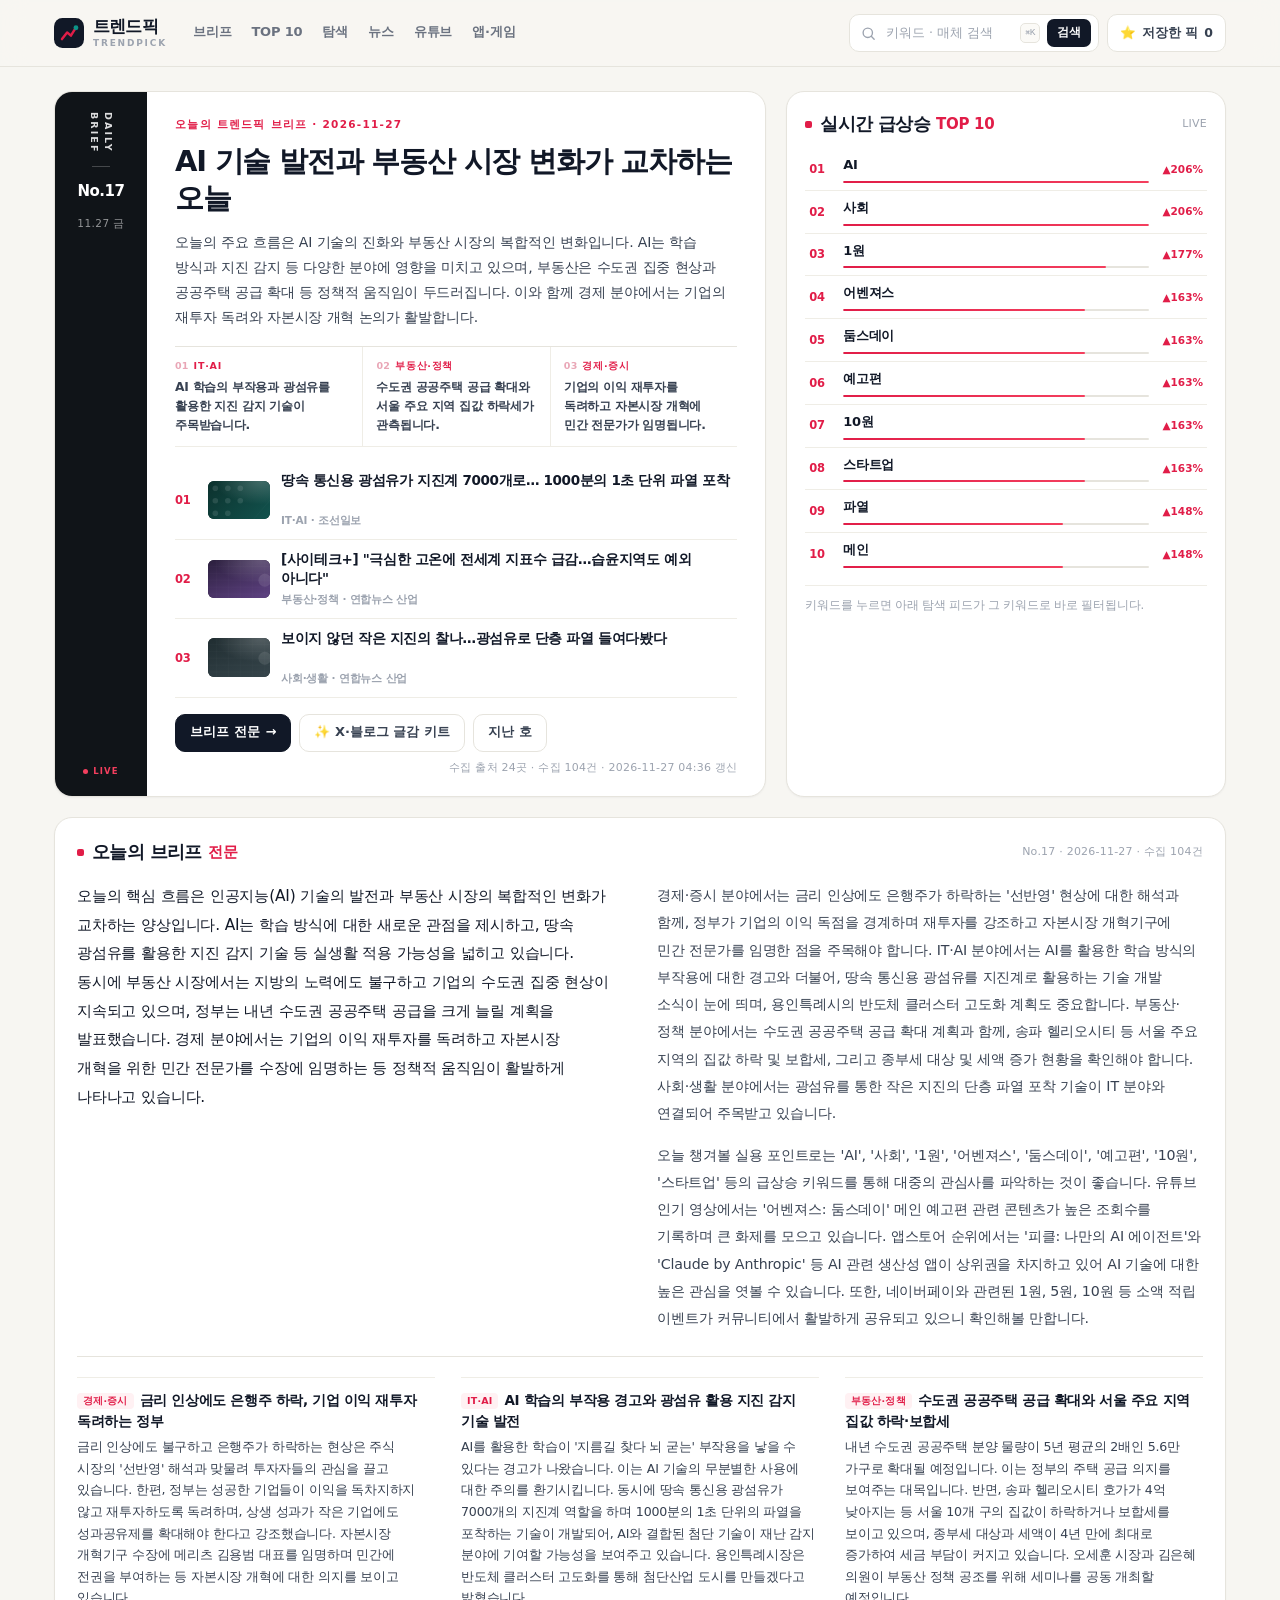
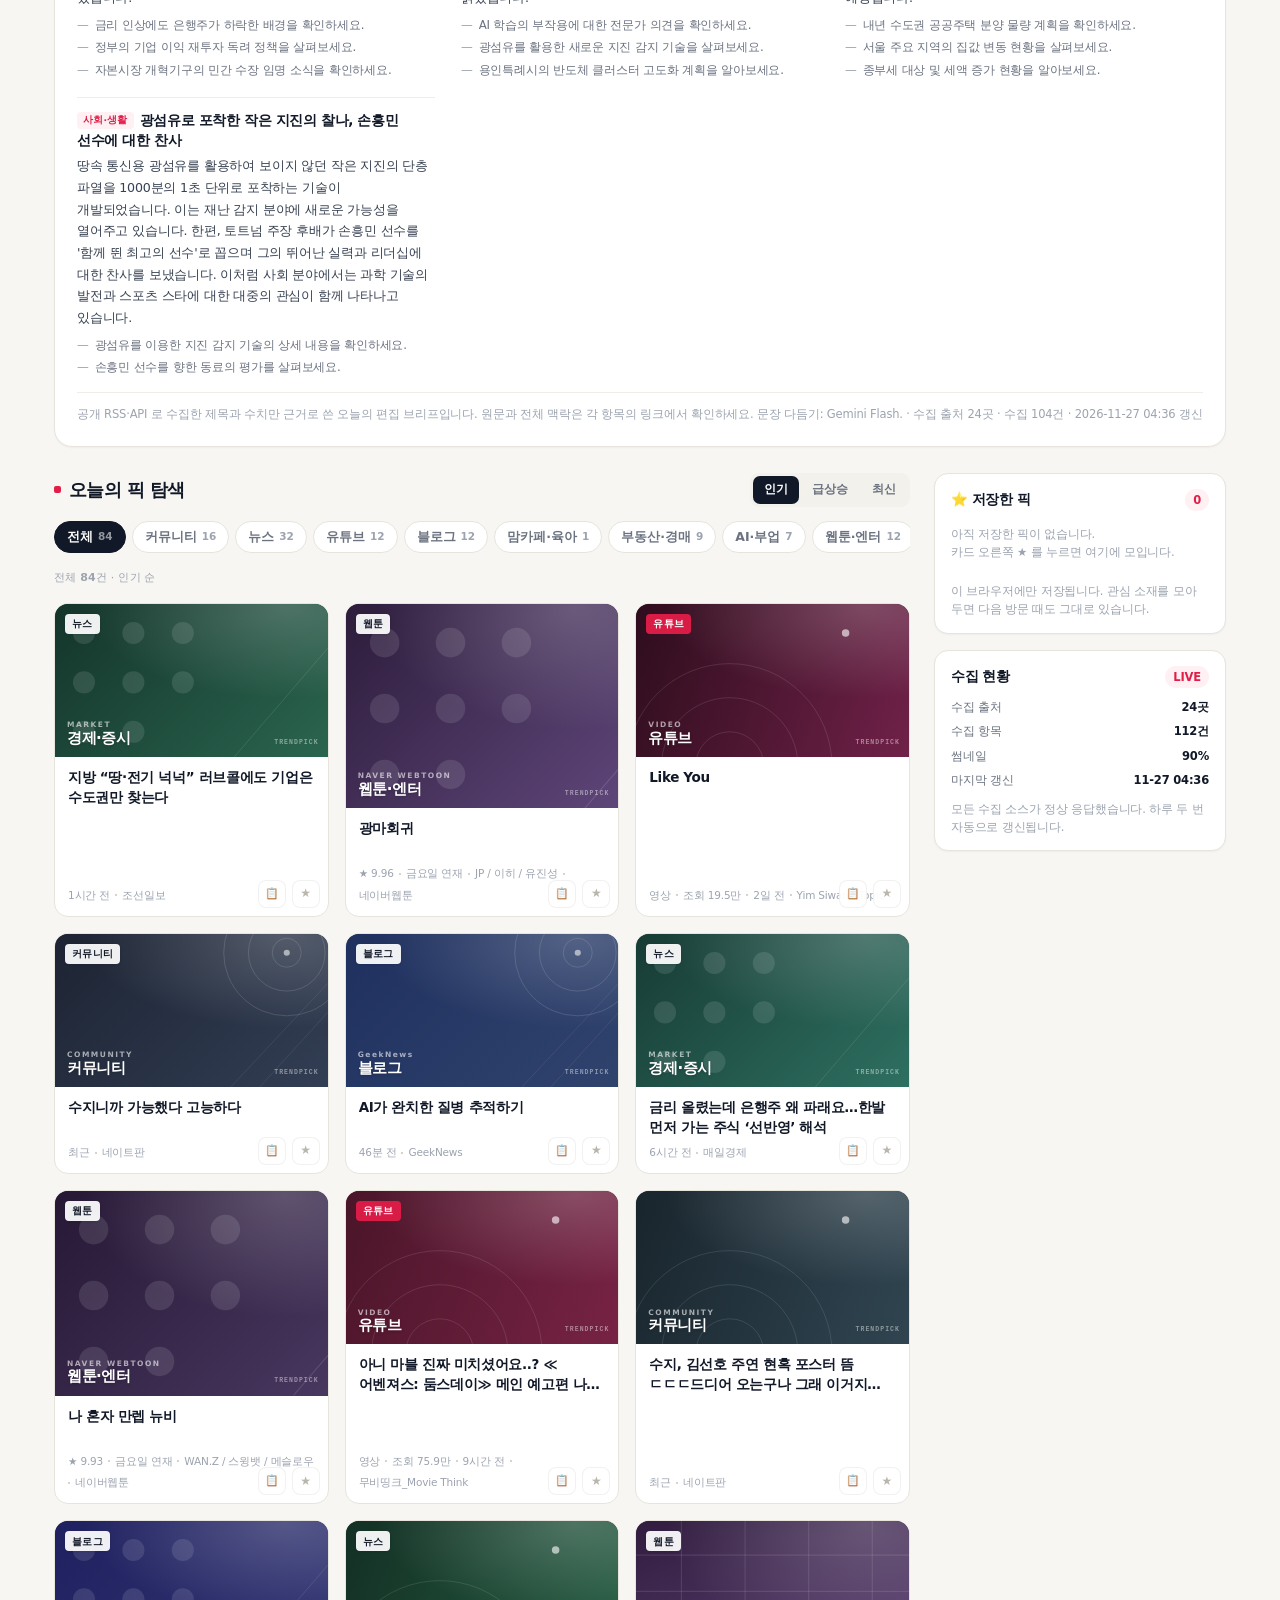
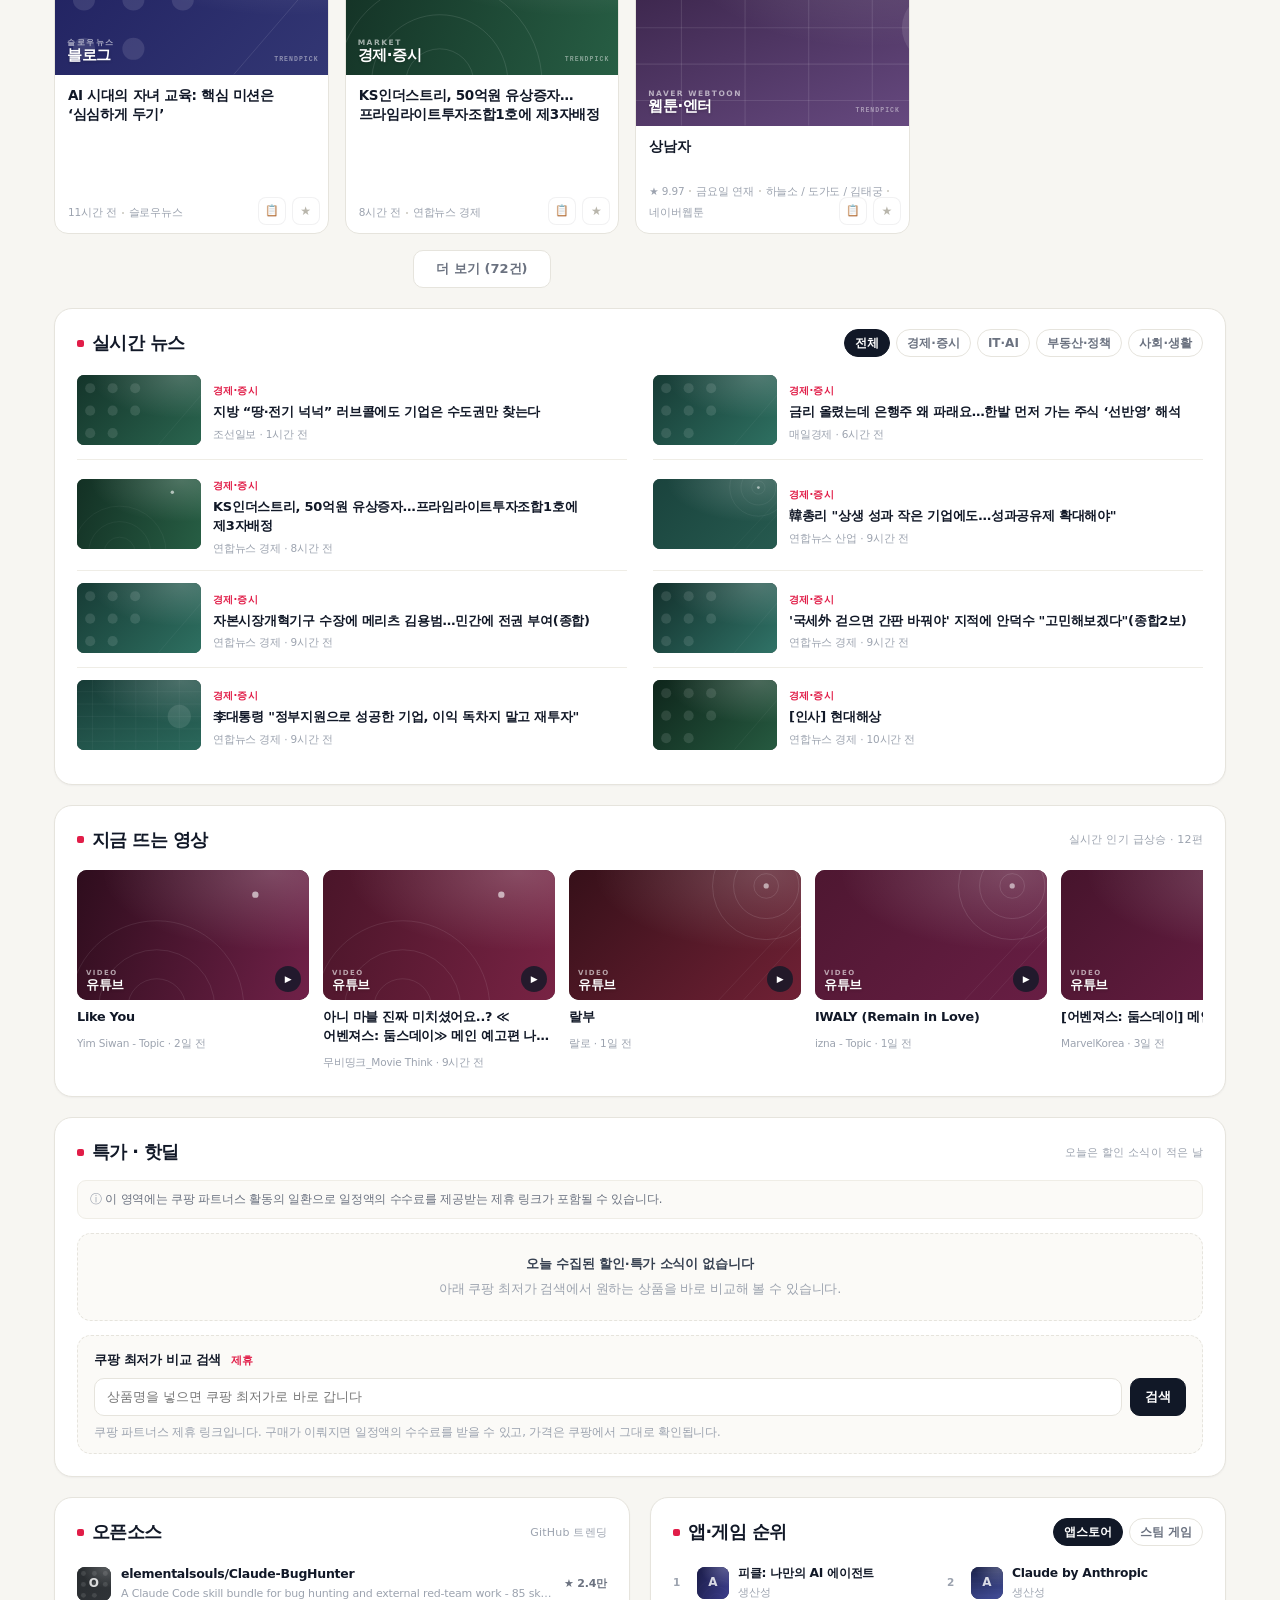
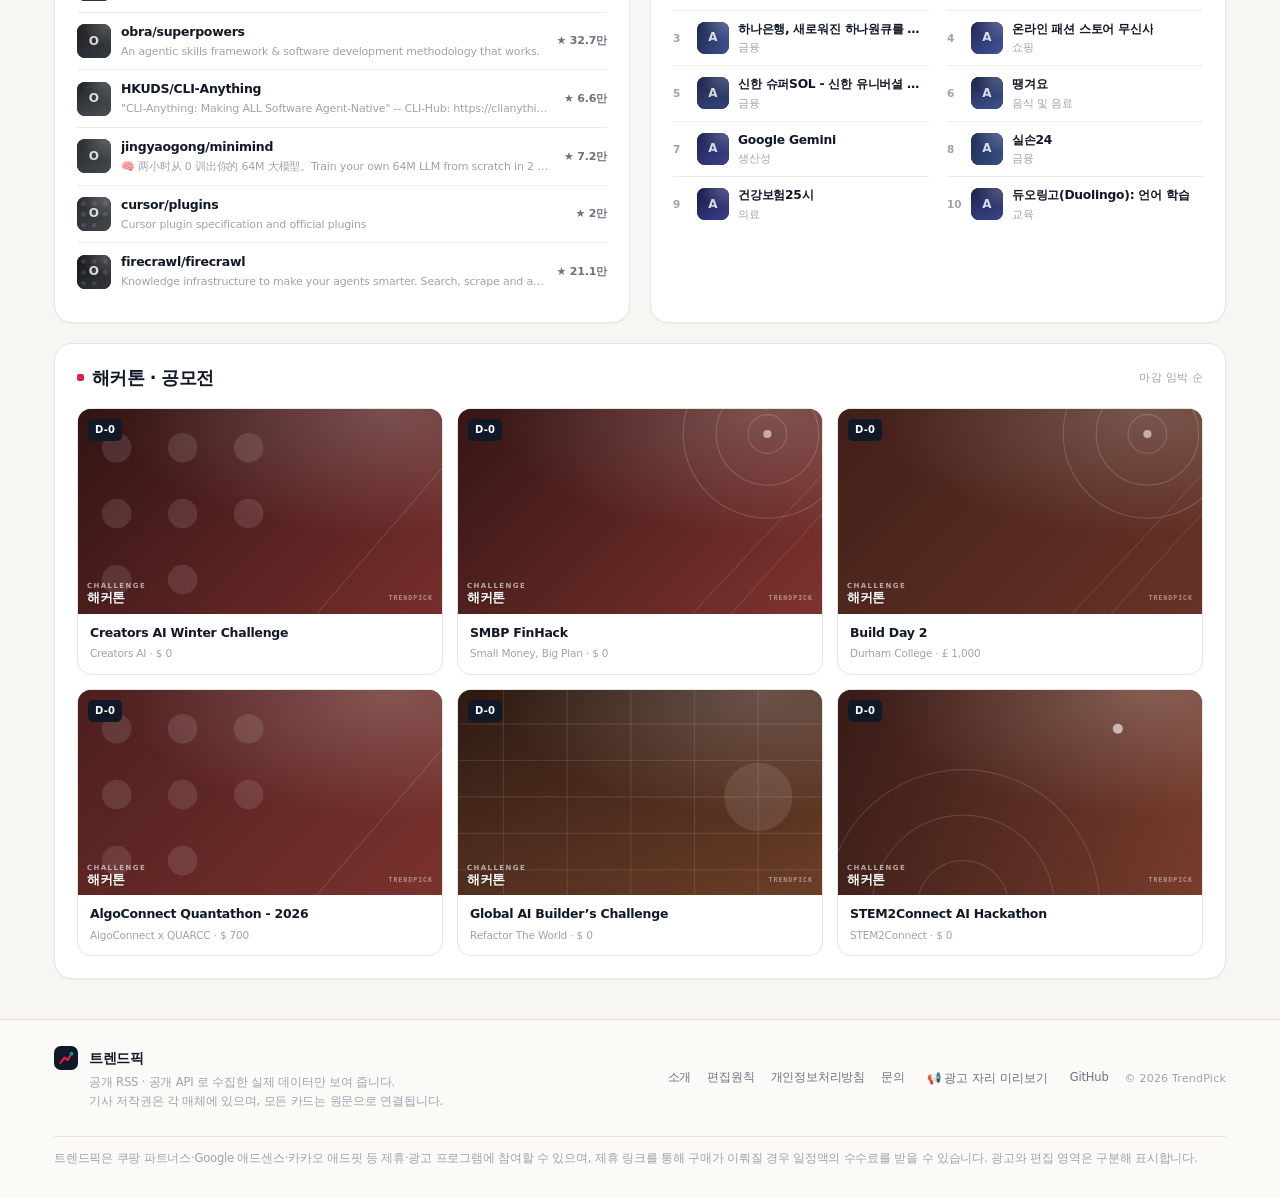
==== commit ea816134: "data: trendpick auto collect 2026-11-26T19:36:44Z" ====
--- a/index.html
+++ b/index.html
@@ -1004,7 +1004,7 @@
 
 <noscript><p style="padding:32px;text-align:center;font-family:sans-serif">이 화면은 자바스크립트가 필요합니다.</p></noscript>
 
-<script id="embeddedData" type="application/json">{"schema":"trendpick/3","generated_at":"2026-11-26T13:10:43+09:00","issue":{"no":16,"label":"No.16 (11.26)","date":"2026-11-26"},"stats":{"sources":31,"collected":112,"live_sources":24,"skipped_sources":2,"elapsed_sec":26.0},"sources":["AI타임스","GeekNews","HKUDS","MarvelKorea","PAKA","RESCENE - Topic","T1","Warner Bros. Korea","Yim Siwan - Topic","Yiya - Topic","cursor","elementalsouls","firecrawl","izna - Topic","jingyaogong","obra","괴물쥐 유튜브","네이트판","더쿠","랄로","매일경제","매일경제 부동산","무비띵크_Movie Think","바이라인네트워크","벤처스퀘어","보배드림","슬로우뉴스","연합뉴스 경제","연합뉴스 사회","잇츠뉴 It'sNEW","조선일보"],"youtube_mode":"api","site":{"repo":"econature7-lab/nori-traffic-scent","pages_url":"https://econature7-lab.github.io/nori-traffic-scent/"},"posts":[{"id":"c_dec20e9c28","cat":"comm","source":"네이트판","source_key":"natepann","title":"쥬얼리 박정아가 진짜 대단한 리더였던 이유","url":"https://pann.nate.com/talk/375736579","published":"","time":"최근","img":"https://thumb.pann.com/tc_240x152/https://fimg6.pann.com/new/download.jsp?FileID=69704759","keywords":["네이트판"],"sample":false,"topics_kw":[],"topics":[],"hot":63,"rise":227,"summary":"쥬얼리 박정아의 리더십이 재조명됩니다."},{"id":"c_c90dc4ebf1","cat":"comm","source":"네이트판","source_key":"natepann","title":"무명 시절 일본가서 말도 안 통하고 차별 당하고 개고생하면서 버스킹하는데 본인만 ...","url":"https://pann.nate.com/talk/375736579","published":"","time":"최근","img":"","keywords":["네이트판"],"sample":false,"topics_kw":[],"topics":[],"hot":63,"rise":227,"summary":"무명 시절 일본 버스킹 고생담이 화제입니다."},{"id":"c_66f8f6ad22","cat":"comm","source":"네이트판","source_key":"natepann","title":"강아지때문에 귀촌하신분 계실까요?","url":"https://pann.nate.com/talk/375736620","published":"","time":"최근","img":"","keywords":["네이트판"],"sample":false,"topics_kw":[],"topics":[],"hot":63,"rise":227,"summary":"강아지 때문에 귀촌을 고민하는 사연입니다."},{"id":"c_bdf56e2bb9","cat":"comm","source":"네이트판","source_key":"natepann","title":"현재 키우고있는 강아지들 때문에 귀촌을 고려중인 여자입니다. 미혼이고 앞으로도 결혼생각은 ...","url":"https://pann.nate.com/talk/375736620","published":"","time":"최근","img":"","keywords":["네이트판"],"sample":false,"topics_kw":[],"topics":[],"hot":63,"rise":227,"summary":"미혼 여성이 강아지 때문에 귀촌을 고려합니다."},{"id":"c_03910a57e4","cat":"comm","source":"네이트판","source_key":"natepann","title":"신생아한테 엄마 괴롭히지 말라는 시누이 기분나쁜데 ...","url":"https://pann.nate.com/talk/375736968","published":"","time":"최근","img":"","keywords":["네이트판"],"sample":false,"topics_kw":[],"topics":[],"hot":63,"rise":227,"summary":"신생아 관련 시누이 발언에 대한 불쾌감입니다."},{"id":"c_52bc7bc163","cat":"comm","source":"네이트판","source_key":"natepann","title":"첫 아이 낳고 조리원에 있다가 집에 왔어요 양가 가족들이 보고싶어하셔서 친정 시댁 따로 날잡...","url":"https://pann.nate.com/talk/375736968","published":"","time":"최근","img":"","keywords":["네이트판"],"sample":false,"topics_kw":[],"topics":[],"hot":63,"rise":227,"summary":"조리원 퇴소 후 가족 방문 관련 고민입니다."},{"id":"c_ab618b16d3","cat":"comm","source":"더쿠","source_key":"theqoo","title":"코드쿤스트 6번째 앨범 트랙리스트(feat. 정국 크러쉬 우즈 영케이 등등..)","url":"https://theqoo.net/hot/4418527499","published":"","time":"최근","img":"","keywords":["더쿠"],"sample":false,"topics_kw":[],"topics":[],"hot":63,"rise":227,"summary":"코드쿤스트 6번째 앨범 트랙리스트가 공개되었습니다."},{"id":"c_0a7c811e79","cat":"comm","source":"더쿠","source_key":"theqoo","title":"올해 제일 미친짓은 임산부석에 서있었는데 나를 밀치고 앉은 남자때문에 열받아서 임신하셨어요? 라고 물어본일인듯.twt","url":"https://theqoo.net/hot/4418521953","published":"","time":"최근","img":"","keywords":["더쿠"],"sample":false,"topics_kw":[],"topics":[],"hot":63,"rise":227,"summary":"임산부석 밀치기 사건에 대한 분노입니다."},{"id":"c_037d5216a9","cat":"comm","source":"더쿠","source_key":"theqoo","title":"불꽃야구 불참한다는 선수한테 꼽주는 자막 달아서 욕먹고있는 제작진","url":"https://theqoo.net/hot/4418510205","published":"","time":"최근","img":"","keywords":["더쿠"],"sample":false,"topics_kw":[],"topics":[],"hot":63,"rise":227,"summary":"불꽃야구 불참 선수에게 꼽주는 자막 논란입니다."},{"id":"c_d8baf7cb1c","cat":"comm","source":"더쿠","source_key":"theqoo","title":"[2보] 대법, 윤석열 '한덕수 재판 위증' 무죄 확정","url":"https://theqoo.net/hot/4418498403","published":"","time":"최근","img":"","keywords":["더쿠"],"sample":false,"topics_kw":[],"topics":[],"hot":63,"rise":227,"summary":"대법, 윤석열 '한덕수 재판 위증' 무죄 확정."},{"id":"c_59bafd2d00","cat":"comm","source":"더쿠","source_key":"theqoo","title":"[단독] 국민의힘, '계엄 2주년' 서울 장외 집회 검토","url":"https://theqoo.net/hot/4418494462","published":"","time":"최근","img":"","keywords":["더쿠"],"sample":false,"topics_kw":[],"topics":[],"hot":63,"rise":227},{"id":"c_83a51ca47e","cat":"comm","source":"더쿠","source_key":"theqoo","title":"본인 키가 187이라고 주장중인 남자 아이돌","url":"https://theqoo.net/hot/4418490240","published":"","time":"최근","img":"","keywords":["더쿠"],"sample":false,"topics_kw":[],"topics":[],"hot":63,"rise":227},{"id":"c_adc55815e0","cat":"comm","source":"보배드림","source_key":"bobaedream","title":"대법원의 내란수괴 자백마저 뒤집어 놓은 판결","url":"https://www.bobaedream.co.kr/view?code=best&No=1050258&vdate=","published":"","time":"최근","img":"https://file1.bobaedream.co.kr/strange/2026/11/26/11/thro1795661479_998881361.jpg","keywords":["보배드림"],"sample":false,"topics_kw":[],"topics":[],"hot":63,"rise":227},{"id":"c_573e6e39cc","cat":"comm","source":"보배드림","source_key":"bobaedream","title":"매년 실패한다는 김천 김밥축제","url":"https://www.bobaedream.co.kr/view?code=best&No=1050251&vdate=","published":"","time":"최근","img":"https://file1.bobaedream.co.kr/humor/2026/11/26/11/BwkW1795661045_17784063.gif","keywords":["보배드림"],"sample":false,"topics_kw":[],"topics":[],"hot":63,"rise":227},{"id":"c_328bc54483","cat":"comm","source":"보배드림","source_key":"bobaedream","title":"인천 흉기난동 피해자 나예솔 양....","url":"https://www.bobaedream.co.kr/view?code=best&No=1050250&vdate=","published":"","time":"최근","img":"https://file1.bobaedream.co.kr/bbs/freeb/2026/11/26/11/DxEQ1795661035_931607367.jpg","keywords":["보배드림"],"sample":false,"topics_kw":[],"topics":[],"hot":63,"rise":227},{"id":"c_dc3eaf2838","cat":"comm","source":"보배드림","source_key":"bobaedream","title":"\"5000만원만 받아라\" vs \"2.9억 다 내놔라\"…아파트..","url":"https://www.bobaedream.co.kr/view?code=best&No=1050261&vdate=","published":"","time":"최근","img":"https://image.bobaedream.co.kr/mobile/iphone/common/headTitle.png","keywords":["보배드림"],"sample":false,"topics_kw":["estate"],"topics":["estate"],"hot":63,"rise":227}],"news":[{"id":"n_5f257149bd","section":"경제·증시","feed_section":"경제·증시","title":"유디엠텍, 21억원 제3자배정 유상증자","source":"연합뉴스 경제","url":"https://www.yna.co.kr/view/AKR20261126098700008","published":"2026-11-26T13:04:37+09:00","time":"5분 전","fresh":0.998,"keywords":[],"noise":false,"img":"https://r.yna.co.kr/global/home/v01/img/yonhapnews_logo_1200x800_kr01.jpg","sample":false,"cat":"news","hot":88,"rise":260,"comments":0,"views":0,"topics_kw":[],"topics":[]},{"id":"n_6ccdf2319e","section":"경제·증시","feed_section":"경제·증시","title":"신현송 한은 총재 “물가 상승률, 2028년 목표 수준에 수렴”…추가인상 시사","source":"매일경제","url":"https://www.mk.co.kr/news/economy/12219235","published":"2026-11-26T12:59:21+09:00","time":"11분 전","fresh":0.995,"keywords":["헤드라인"],"noise":false,"img":"https://pimg.mk.co.kr/news/cms/202611/26/news-p.v1.20261126.5cccd20068be4345984c1d83bbd1bca6_R.jpg","sample":false,"cat":"news","hot":87,"rise":254,"comments":0,"views":0,"topics_kw":[],"topics":[]},{"id":"n_d7d799fa4b","section":"경제·증시","feed_section":"경제·증시","title":"춘천시 카자흐스탄 방문해 태권도 교류·체육시설 벤치마킹","source":"연합뉴스 경제","url":"https://www.yna.co.kr/view/AKR20261126093000062","published":"2026-11-26T12:15:03+09:00","time":"55분 전","fresh":0.977,"keywords":[],"noise":false,"img":"https://img.yna.co.kr/photo/yna/YH/2026/07/19/PYH2026071907990006200_P2.jpg","sample":false,"cat":"news","hot":86,"rise":248,"comments":0,"views":0,"topics_kw":[],"topics":[]},{"id":"n_a7b34edfed","section":"경제·증시","feed_section":"사회·생활","title":"신현송 한은 총재 “고유가 장기화에 수요 압력까지… 물가 안정에 중점”","source":"조선일보","url":"https://www.chosun.com/economy/economy_general/2026/11/26/WL6E5KQSDNFXPIUP6KCU5QQRAY/","published":"2026-11-26T03:12:36+00:00","time":"57분 전","fresh":0.976,"keywords":[],"noise":false,"img":"https://www.chosun.com/resizer/v2/GVSGMNLCMRRDEMZRGJSTOZTDGU.jpg?auth=f5b4f0616ec3918770a52b7df4a11480d8b95d9b48c88bcbf7273a868c5f5cfc&smart=true&width=3053&height=2431","sample":false,"cat":"news","hot":85,"rise":242,"comments":0,"views":0,"topics_kw":[],"topics":[]},{"id":"n_3ad91b80db","section":"경제·증시","feed_section":"IT·AI","title":"이재혁 마키나락스 공동 창업자, 식품제조 AX로 시드 투자 유치","source":"AI타임스","url":"https://www.aitimes.com/news/articleView.html?idxno=217805","published":"2026-11-26T12:06:55+09:00","time":"1시간 전","fresh":0.974,"keywords":[],"noise":false,"img":"https://cdn.aitimes.com/news/photo/202611/217805_222178_5348.jpg","sample":false,"cat":"news","hot":84,"rise":236,"comments":0,"views":0,"topics_kw":[],"topics":["ai"]},{"id":"n_0b0eea2cf8","section":"경제·증시","feed_section":"경제·증시","title":"한은 총재 \"잠재성장률 추정치 높이는 방향…내달 발표\"","source":"연합뉴스 경제","url":"https://www.yna.co.kr/view/AKR20261126100700002","published":"2026-11-26T12:04:29+09:00","time":"1시간 전","fresh":0.973,"keywords":[],"noise":false,"img":"https://img.yna.co.kr/photo/yna/YH/2026/11/26/PYH2026112603290001300_P2.jpg","sample":false,"cat":"news","hot":83,"rise":230,"comments":0,"views":0,"topics_kw":[],"topics":[]},{"id":"n_8ec8f7c48c","section":"경제·증시","feed_section":"경제·증시","title":"물가에 가계 실질소비 '제자리'…쓸 돈 13분기 만에 줄었다","source":"연합뉴스 경제","url":"https://www.yna.co.kr/view/AKR20261126077400002","published":"2026-11-26T12:00:15+09:00","time":"1시간 전","fresh":0.971,"keywords":[],"noise":false,"img":"https://img.yna.co.kr/etc/inner/KR/2026/11/26/AKR20261126077400002_01_i_P2.jpg","sample":false,"cat":"news","hot":82,"rise":224,"comments":0,"views":0,"topics_kw":[],"topics":[]},{"id":"n_cd49a6cc3e","section":"경제·증시","feed_section":"경제·증시","title":"내달 노동감독 지방 위임…서울 경비업·경기 식품제조 중점감독","source":"연합뉴스 경제","url":"https://www.yna.co.kr/view/AKR20261126040800530","published":"2026-11-26T12:00:11+09:00","time":"1시간 전","fresh":0.971,"keywords":[],"noise":false,"img":"https://img.yna.co.kr/photo/cms/2023/10/13/26/PCM20231013000026990_P2.jpg","sample":false,"cat":"news","hot":81,"rise":218,"comments":0,"views":0,"topics_kw":[],"topics":[]},{"id":"n_c18ee1199c","section":"IT·AI","feed_section":"사회·생활","title":"드레이퍼, 인천 AI 스타트업 5곳 이끌고 美 진출 물꼬","source":"조선일보","url":"https://www.chosun.com/economy/tech_it/2026/11/26/X2AS6HW57BE6HGYIFAAXL4YQCA/","published":"2026-11-26T04:07:06+00:00","time":"3분 전","fresh":0.999,"keywords":[],"noise":false,"img":"https://www.chosun.com/resizer/v2/3INYPOT7CNFVNMPEKL7YP6ZRIA.jpeg?auth=0a8c464009b1e28b2cbfe593f1e63b4505930d7b6ba7904d79f321564226424d&smart=true&width=4500&height=2711","sample":false,"cat":"news","hot":80,"rise":212,"comments":0,"views":0,"topics_kw":["ai"],"topics":["ai"]},{"id":"n_c9c12527bd","section":"IT·AI","feed_section":"사회·생활","title":"신현송 “올해 국민소득 3000조 넘길 것… 700조는 반도체 기업 영업이익”","source":"조선일보","url":"https://www.chosun.com/economy/economy_general/2026/11/26/MJRDSYJUGIYTMYRVGZSGGOJWMY/","published":"2026-11-26T04:02:43+00:00","time":"7분 전","fresh":0.997,"keywords":[],"noise":false,"img":"https://www.chosun.com/resizer/v2/GM4DGYTFGA3TIN3CME2TIMLBMM.jpg?auth=426ff64d52d16f9c3db75dd12ae3b200f2b944f7e07a0015de6f71501a38e73d&smart=true&width=5000&height=3333","sample":false,"cat":"news","hot":79,"rise":206,"comments":0,"views":0,"topics_kw":["ai"],"topics":["ai"]},{"id":"n_01782147cf","section":"IT·AI","feed_section":"IT·AI","title":"미국, 스페이스X 우주 데이터센터용 위성 최대 100만기 배치 승인","source":"AI타임스","url":"https://www.aitimes.com/news/articleView.html?idxno=217807","published":"2026-11-26T12:44:36+09:00","time":"25분 전","fresh":0.989,"keywords":[],"noise":false,"img":"https://cdn.aitimes.com/news/photo/202611/217807_222179_284.png","sample":false,"cat":"news","hot":78,"rise":200,"comments":0,"views":0,"topics_kw":["ai"],"topics":["ai"]},{"id":"n_d547b4cfb8","section":"IT·AI","feed_section":"경제·증시","title":"한은 총재 “올해 명목GDP 3000조원 상회…반도체 영업익 700조원”","source":"매일경제","url":"https://www.mk.co.kr/news/economy/12219230","published":"2026-11-26T12:34:27+09:00","time":"35분 전","fresh":0.985,"keywords":["헤드라인"],"noise":false,"img":"https://pimg.mk.co.kr/news/cms/202611/26/news-p.v1.20261126.54a66065adbd4124a815e0368e8dd3f6_R.png","sample":false,"cat":"news","hot":77,"rise":194,"comments":0,"views":0,"topics_kw":["ai"],"topics":["ai"]},{"id":"n_3978b7596b","section":"IT·AI","feed_section":"IT·AI","title":"오픈AI, 챗GPT·코덱스 사용량 통합…\"헤비 유저 한도 조기 소진 가능\"","source":"AI타임스","url":"https://www.aitimes.com/news/articleView.html?idxno=217800","published":"2026-11-26T12:28:43+09:00","time":"41분 전","fresh":0.983,"keywords":[],"noise":false,"img":"https://cdn.aitimes.com/news/photo/202611/217800_222177_5341.jpg","sample":false,"cat":"news","hot":76,"rise":188,"comments":0,"views":0,"topics_kw":["ai"],"topics":["ai"]},{"id":"n_0e5cec42a5","section":"IT·AI","feed_section":"IT·AI","title":"중국 AI 기업, 모델 개발 포기까지 검토…미국과 기술 격차 9개월 전망","source":"AI타임스","url":"https://www.aitimes.com/news/articleView.html?idxno=217798","published":"2026-11-26T12:19:38+09:00","time":"50분 전","fresh":0.979,"keywords":[],"noise":false,"img":"https://cdn.aitimes.com/news/photo/202611/217798_222162_538.jpg","sample":false,"cat":"news","hot":75,"rise":182,"comments":0,"views":0,"topics_kw":["ai"],"topics":["ai"]},{"id":"n_d1656d960e","section":"IT·AI","feed_section":"경제·증시","title":"한은 총재 \"반도체 시총 2천조, 수익 3배밖에 안돼…설명 불가\"","source":"연합뉴스 경제","url":"https://www.yna.co.kr/view/AKR20261126102000002","published":"2026-11-26T12:18:18+09:00","time":"52분 전","fresh":0.978,"keywords":[],"noise":false,"img":"https://img.yna.co.kr/photo/yna/YH/2026/11/26/PYH2026112602990001300_P2.jpg","sample":false,"cat":"news","hot":74,"rise":176,"comments":0,"views":0,"topics_kw":["ai"],"topics":["ai"]},{"id":"n_956c40aaec","section":"IT·AI","feed_section":"경제·증시","title":"동물실험 대체·암환자 심리지원…공공데이터·AI 활용대회 대상","source":"연합뉴스 경제","url":"https://www.yna.co.kr/view/AKR20261126025600530","published":"2026-11-26T12:00:13+09:00","time":"1시간 전","fresh":0.971,"keywords":[],"noise":false,"img":"https://img.yna.co.kr/etc/inner/KR/2026/11/26/AKR20261126025600530_01_i_P2.jpg","sample":false,"cat":"news","hot":73,"rise":170,"comments":0,"views":0,"topics_kw":["ai"],"topics":["ai"]},{"id":"n_5b4ce88ce8","section":"부동산·정책","feed_section":"경제·증시","title":"올해 수도권 소형 아파트 7% 상승…중대형 오름폭 웃돌아","source":"연합뉴스 경제","url":"https://www.yna.co.kr/view/AKR20261126099900003","published":"2026-11-26T12:00:47+09:00","time":"1시간 전","fresh":0.971,"keywords":[],"noise":false,"img":"https://img.yna.co.kr/photo/yna/YH/2026/11/01/PYH2026110103340001300_P2.jpg","sample":false,"cat":"news","hot":72,"rise":164,"comments":0,"views":0,"topics_kw":["estate"],"topics":["estate"]},{"id":"n_4f3a425ffe","section":"부동산·정책","feed_section":"경제·증시","title":"국세청장 후보자, 비거주 1주택에 \"국민 눈높이 미흡…죄송하다\"","source":"연합뉴스 경제","url":"https://www.yna.co.kr/view/AKR20261126099800002","published":"2026-11-26T12:00:09+09:00","time":"1시간 전","fresh":0.971,"keywords":[],"noise":false,"img":"https://img.yna.co.kr/photo/yna/YH/2026/11/26/PYH2026112607090001300_P2.jpg","sample":false,"cat":"news","hot":71,"rise":158,"comments":0,"views":0,"topics_kw":["estate"],"topics":["estate"]},{"id":"n_eece2c0c6b","section":"부동산·정책","feed_section":"부동산·정책","title":"“작년 59만원, 올해 290만원”…종부세 조회하고 놀란 집주인들","source":"매일경제 부동산","url":"https://www.mk.co.kr/news/realestate/12219159","published":"2026-11-26T11:07:29+09:00","time":"2시간 전","fresh":0.949,"keywords":["부동산"],"noise":false,"img":"https://pimg.mk.co.kr/news/cms/202611/26/news-p.v1.20261125.ca8c93de664645ce9dd4d94ea5b4fc49_R.jpg","sample":false,"cat":"news","hot":70,"rise":152,"comments":0,"views":0,"topics_kw":["estate"],"topics":["estate"]},{"id":"n_95205ebda1","section":"부동산·정책","feed_section":"부동산·정책","title":"기준금리 또 올라 3.25%…부동산 매수세 위축에도 전월세 불안은 ‘여전’","source":"매일경제 부동산","url":"https://www.mk.co.kr/news/realestate/12219140","published":"2026-11-26T10:55:54+09:00","time":"2시간 전","fresh":0.944,"keywords":["부동산"],"noise":false,"img":"https://pimg.mk.co.kr/news/cms/202611/26/news-p.v1.20261126.006a6eb69c214d5dafb9f183d262da3e_R.jpg","sample":false,"cat":"news","hot":69,"rise":146,"comments":0,"views":0,"topics_kw":["estate"],"topics":["estate"]},{"id":"n_9c9ac3b783","section":"부동산·정책","feed_section":"부동산·정책","title":"공공택지 민간분양 씨 마른다…몸값 높아지는 경기 분상제 단지","source":"매일경제 부동산","url":"https://www.mk.co.kr/news/realestate/12219130","published":"2026-11-26T10:48:53+09:00","time":"2시간 전","fresh":0.941,"keywords":["부동산"],"noise":false,"img":"https://pimg.mk.co.kr/news/cms/202611/26/news-p.v1.20261126.327ea85c375c4a0f91ddb3c384af298c_R.png","sample":false,"cat":"news","hot":68,"rise":140,"comments":0,"views":0,"topics_kw":["estate"],"topics":["estate"]},{"id":"n_d2d060cf6f","section":"부동산·정책","feed_section":"부동산·정책","title":"조국 “공공기관 이전 부지에 공공주택 짓자…‘제2의 무상급식’으로”","source":"매일경제 부동산","url":"https://www.mk.co.kr/news/realestate/12219114","published":"2026-11-26T10:38:24+09:00","time":"2시간 전","fresh":0.937,"keywords":["부동산"],"noise":false,"img":"https://pimg.mk.co.kr/news/cms/202611/26/rcv.YNA.20261125.PYH2026112505430001300_R.jpg","sample":false,"cat":"news","hot":67,"rise":134,"comments":0,"views":0,"topics_kw":["mom","estate"],"topics":["mom","estate"]},{"id":"n_f6d3370c2f","section":"부동산·정책","feed_section":"부동산·정책","title":"다산·고덕 택배 대란 데자뷔?…강남 ‘청담 르엘’ 이번엔 배달 보이콧, 무슨 일","source":"매일경제 부동산","url":"https://www.mk.co.kr/news/realestate/12219089","published":"2026-11-26T10:18:44+09:00","time":"2시간 전","fresh":0.928,"keywords":["부동산"],"noise":false,"img":"https://pimg.mk.co.kr/news/cms/202611/26/news-p.v1.20261126.1abb627579f34cd78ca98d845cc59bc5_R.png","sample":false,"cat":"news","hot":66,"rise":128,"comments":0,"views":0,"topics_kw":[],"topics":["estate"]},{"id":"n_48ed5b7a1a","section":"부동산·정책","feed_section":"부동산·정책","title":"“롤러코스피에 돈 마련 어려워”…서울 주택 매수자금 절반 ‘증여·상속’","source":"매일경제 부동산","url":"https://www.mk.co.kr/news/stock/12219056","published":"2026-11-26T10:06:36+09:00","time":"3시간 전","fresh":0.923,"keywords":["부동산"],"noise":false,"img":"https://pimg.mk.co.kr/news/cms/202611/26/news-p.v1.20261126.e4e1c2b4ee514727b161501d5afd7b02_R.jpg","sample":false,"cat":"news","hot":65,"rise":122,"comments":0,"views":0,"topics_kw":["estate"],"topics":["estate"]},{"id":"n_493aa0671b","section":"사회·생활","feed_section":"사회·생활","title":"부산교육청, ‘악성 민원’ 학부모 고발… “교육 활동 침해”","source":"조선일보","url":"https://www.chosun.com/national/regional/2026/11/26/DHZQAZXDFNEOBGD6OHLRHNWYMY/","published":"2026-11-26T04:06:15+00:00","time":"4분 전","fresh":0.998,"keywords":[],"noise":false,"img":"https://www.chosun.com/resizer/v2/UABNU7SI4JU23ZAT4KNKIVXWZA.jpg?auth=1a77b160e61312af93c297ad5ca3b66fe261c45e44526b3ea19e02027e99b6e1&smart=true&width=720&height=480","sample":false,"cat":"news","hot":64,"rise":116,"comments":0,"views":0,"topics_kw":["mom"],"topics":["mom"]},{"id":"n_e0ba5a887c","section":"사회·생활","feed_section":"사회·생활","title":"3년 연속 안타왕 레이예스, 내년에도 롯데에서 뛴다 ... 1년 총액 180만달러","source":"조선일보","url":"https://www.chosun.com/sports/baseball/2026/11/26/FSBR5CAGOVHGZPTATCTBDQAOTY/","published":"2026-11-26T04:04:25+00:00","time":"6분 전","fresh":0.997,"keywords":[],"noise":false,"img":"https://www.chosun.com/resizer/v2/PIFI4PKYJVFNXLUQBEB6IFQMZQ.jpg?auth=82bd966df3e7e54ec7fd659e8518cf8a05b8643557a8678a5a4ba64888a475c7&smart=true&width=540&height=304","sample":false,"cat":"news","hot":63,"rise":110,"comments":0,"views":0,"topics_kw":[],"topics":[]},{"id":"n_90519d5ddb","section":"사회·생활","feed_section":"사회·생활","title":"롯데, '3년 연속 안타왕' 레이예스 붙잡았다…180만 달러에 재계약","source":"조선일보","url":"https://www.chosun.com/sports/2026/11/26/WWKGGFK2ZNDEDH3ZWLTDUP7IJU/","published":"2026-11-26T04:04:08+00:00","time":"6분 전","fresh":0.997,"keywords":[],"noise":false,"img":"https://www.chosun.com/resizer/v2/MYZGEY3DMJRTEOBTMRRDSNRYMU.jpg?auth=e468999c348aa16387484e7cd60cdba402707532da34d749a7208982ae21d292&smart=true&width=4061&height=2567","sample":false,"cat":"news","hot":62,"rise":104,"comments":0,"views":0,"topics_kw":[],"topics":[]},{"id":"n_95af5fe8ab","section":"사회·생활","feed_section":"경제·증시","title":"한국서도 유명, 171억원 초호화 결혼식…‘미스 홍콩’ 출신 여배우 근황","source":"매일경제","url":"https://www.mk.co.kr/news/world/12219237","published":"2026-11-26T13:01:14+09:00","time":"9분 전","fresh":0.996,"keywords":["헤드라인"],"noise":true,"img":"https://pimg.mk.co.kr/news/cms/202611/26/news-p.v1.20261126.ed8b7db88b0c452bbae65cd8390b4468_R.jpg","sample":false,"cat":"news","hot":61,"rise":98,"comments":0,"views":0,"topics_kw":[],"topics":[]},{"id":"n_23944999ae","section":"사회·생활","feed_section":"경제·증시","title":"여학생 텀블러에 소변본 남고생…가해자는 학급교체, 피해자는 자퇴","source":"매일경제","url":"https://www.mk.co.kr/news/society/12219236","published":"2026-11-26T13:00:03+09:00","time":"10분 전","fresh":0.996,"keywords":["헤드라인"],"noise":false,"img":"https://pimg.mk.co.kr/news/cms/202611/26/news-p.v1.20261126.c63966951c4d443c8e68155bafaab191_R.png","sample":false,"cat":"news","hot":60,"rise":92,"comments":0,"views":0,"topics_kw":[],"topics":[]},{"id":"n_420e881c0d","section":"사회·생활","feed_section":"사회·생활","title":"동해남부먼바다에 풍랑주의보 해제","source":"연합뉴스 사회","url":"https://www.yna.co.kr/view/AKR20261126104800527","published":"2026-11-26T12:59:46+09:00","time":"10분 전","fresh":0.996,"keywords":[],"noise":false,"img":"https://r.yna.co.kr/global/home/v01/img/yonhapnews_logo_1200x800_kr01.jpg","sample":false,"cat":"news","hot":59,"rise":90,"comments":0,"views":0,"topics_kw":[],"topics":[]},{"id":"n_9d047ab905","section":"사회·생활","feed_section":"사회·생활","title":"해녀가 숨 참고 내려가는 수심... 제주맥주 ‘언더 15M’, 더블골드 메달 수상","source":"조선일보","url":"https://www.chosun.com/national/regional/2026/11/26/DWTY7R3WGFAKBPNWQX4CZJGUP4/","published":"2026-11-26T04:01:56+00:00","time":"8분 전","fresh":0.996,"keywords":[],"noise":false,"img":"https://www.chosun.com/resizer/v2/X4EMJFSYP5GCTLWCIEXRIATXA4.jpg?auth=35344ee9a3da2932b2ee985be2c491e7812ac5095e14d5545a291f9141f70664&smart=true&width=800&height=1141","sample":false,"cat":"news","hot":58,"rise":90,"comments":0,"views":0,"topics_kw":[],"topics":[]},{"id":"n_a4787058a9","section":"사회·생활","feed_section":"사회·생활","title":"'꿈은 이뤄졌다'배드민턴 메이저대회 '수디르만컵' 한국서 열린다…2029년 전주 개최 확정, 한국 셔틀콕 오랜 숙원 해결 '쾌거'","source":"조선일보","url":"https://www.chosun.com/sports/sports_general/2026/11/26/HBRTQZLFMY2WEZBTG5QTOYRTGU/","published":"2026-11-26T04:00:42+00:00","time":"9분 전","fresh":0.996,"keywords":[],"noise":false,"img":"https://www.chosun.com/resizer/v2/MU2GKMLBGZQTCMRZHA2DKYRYMU.jpg?auth=314ab0d7de97b489e23d7e0d33e43b77a6a1863cf1c13de11cd9cc6e931545ed&smart=true&width=700&height=546","sample":false,"cat":"news","hot":57,"rise":90,"comments":0,"views":0,"topics_kw":[],"topics":[]}],"videos":[{"id":"y_85c51d1a82","rank":1,"kind":"long","title":"Like You","channel":"Yim Siwan - Topic","views":145592,"published":"2026-11-24T09:01:29Z","time":"1일 전","url":"https://www.youtube.com/watch?v=cS7xovz4DH0","img":"https://i.ytimg.com/vi/cS7xovz4DH0/hqdefault.jpg","sample":false,"cat":"youtube","source":"Yim Siwan - Topic","hot":77,"rise":245,"comments":0,"keywords":["유튜브","long"],"topics_kw":[],"topics":[]},{"id":"y_cd431c33d0","rank":2,"kind":"long","title":"[어벤져스: 둠스데이] 메인 예고편","channel":"MarvelKorea","views":4798104,"published":"2026-11-23T14:19:20Z","time":"2일 전","url":"https://www.youtube.com/watch?v=Oae1ZnQ15gQ","img":"https://i.ytimg.com/vi/Oae1ZnQ15gQ/hqdefault.jpg","sample":false,"cat":"youtube","source":"MarvelKorea","hot":76,"rise":240,"comments":0,"keywords":["유튜브","long"],"topics_kw":[],"topics":[]},{"id":"y_c5eb5507ff","rank":3,"kind":"long","title":"Welcome Back Home, Zeus","channel":"T1","views":1951013,"published":"2026-11-25T10:06:33Z","time":"18시간 전","url":"https://www.youtube.com/watch?v=gfVF1LRvluY","img":"https://i.ytimg.com/vi/gfVF1LRvluY/hqdefault.jpg","sample":false,"cat":"youtube","source":"T1","hot":75,"rise":235,"comments":0,"keywords":["유튜브","long"],"topics_kw":[],"topics":[]},{"id":"y_ec4b227398","rank":4,"kind":"long","title":"Magic (From \"Hexed\"/Korean Single Version)","channel":"RESCENE - Topic","views":143069,"published":"2026-11-24T15:01:54Z","time":"1일 전","url":"https://www.youtube.com/watch?v=LE1Ps3U5oX8","img":"https://i.ytimg.com/vi/LE1Ps3U5oX8/hqdefault.jpg","sample":false,"cat":"youtube","source":"RESCENE - Topic","hot":74,"rise":230,"comments":0,"keywords":["유튜브","long"],"topics_kw":[],"topics":[]},{"id":"y_c990cba7a9","rank":5,"kind":"long","title":"와.. 충격의 레전드 등장.. ≪어벤져스: 둠스데이≫ 메인 예고편 나노 분석 2탄 & 떡밥 총정리","channel":"무비띵크_Movie Think","views":1042092,"published":"2026-11-25T07:35:19Z","time":"20시간 전","url":"https://www.youtube.com/watch?v=6OtftMffaD4","img":"https://i.ytimg.com/vi/6OtftMffaD4/hqdefault.jpg","sample":false,"cat":"youtube","source":"무비띵크_Movie Think","hot":73,"rise":225,"comments":0,"keywords":["유튜브","long"],"topics_kw":[],"topics":[]},{"id":"y_bb23d32e9f","rank":6,"kind":"long","title":"랄부","channel":"랄로","views":886318,"published":"2026-11-25T07:50:08Z","time":"20시간 전","url":"https://www.youtube.com/watch?v=32KECPoRi2U","img":"https://i.ytimg.com/vi/32KECPoRi2U/hqdefault.jpg","sample":false,"cat":"youtube","source":"랄로","hot":72,"rise":220,"comments":0,"keywords":["유튜브","long"],"topics_kw":[],"topics":[]},{"id":"y_de291a6bc7","rank":7,"kind":"long","title":"IWALY (Remain in Love)","channel":"izna - Topic","views":82604,"published":"2026-11-25T09:03:11Z","time":"19시간 전","url":"https://www.youtube.com/watch?v=c12fD7gMMHg","img":"https://i.ytimg.com/vi/c12fD7gMMHg/hqdefault.jpg","sample":false,"cat":"youtube","source":"izna - Topic","hot":71,"rise":215,"comments":0,"keywords":["유튜브","long"],"topics_kw":[],"topics":[]},{"id":"y_d3b04ccd8b","rank":8,"kind":"long","title":"[고딩형사] 1차 예고편","channel":"잇츠뉴 It'sNEW","views":1186666,"published":"2026-11-23T22:30:01Z","time":"2일 전","url":"https://www.youtube.com/watch?v=aVvQcM9RvQ4","img":"https://i.ytimg.com/vi/aVvQcM9RvQ4/hqdefault.jpg","sample":false,"cat":"youtube","source":"잇츠뉴 It'sNEW","hot":70,"rise":210,"comments":0,"keywords":["유튜브","long"],"topics_kw":[],"topics":[]},{"id":"y_e1cbaf82c7","rank":9,"kind":"long","title":"1승의 악마","channel":"괴물쥐 유튜브","views":432650,"published":"2026-11-25T13:05:01Z","time":"15시간 전","url":"https://www.youtube.com/watch?v=fMFULAizUZ0","img":"https://i.ytimg.com/vi/fMFULAizUZ0/hqdefault.jpg","sample":false,"cat":"youtube","source":"괴물쥐 유튜브","hot":69,"rise":205,"comments":0,"keywords":["유튜브","long"],"topics_kw":[],"topics":[]},{"id":"y_91489ce1f3","rank":10,"kind":"long","title":"Irony of Love","channel":"Yiya - Topic","views":300764,"published":"2026-11-23T03:03:08Z","time":"3일 전","url":"https://www.youtube.com/watch?v=5e5Q-_ZdEK4","img":"https://i.ytimg.com/vi/5e5Q-_ZdEK4/hqdefault.jpg","sample":false,"cat":"youtube","source":"Yiya - Topic","hot":68,"rise":200,"comments":0,"keywords":["유튜브","long"],"topics_kw":[],"topics":[]},{"id":"y_ec6c93a1ef","rank":11,"kind":"long","title":"[듄: 파트 3] 파이널 예고편","channel":"Warner Bros. Korea","views":105912,"published":"2026-11-25T03:23:59Z","time":"1일 전","url":"https://www.youtube.com/watch?v=kikZn258jvE","img":"https://i.ytimg.com/vi/kikZn258jvE/hqdefault.jpg","sample":false,"cat":"youtube","source":"Warner Bros. Korea","hot":67,"rise":195,"comments":0,"keywords":["유튜브","long"],"topics_kw":[],"topics":[]},{"id":"y_c325479136","rank":12,"kind":"long","title":"카리아나","channel":"PAKA","views":367571,"published":"2026-11-25T08:30:39Z","time":"19시간 전","url":"https://www.youtube.com/watch?v=o0tuI_73ZxA","img":"https://i.ytimg.com/vi/o0tuI_73ZxA/hqdefault.jpg","sample":false,"cat":"youtube","source":"PAKA","hot":66,"rise":190,"comments":0,"keywords":["유튜브","long"],"topics_kw":[],"topics":[]}],"blogs":[{"id":"b_4f5579b9d2","title":"Show GN: Herdr Git Mods - 레이아웃은 그대로, Git 작업은 하나의 Pane에","source":"GeekNews","url":"https://news.hada.io/topic?id=37873&utm_source=geeknews&utm_medium=rss&utm_campaign=news","time":"2시간 전","desc":"안녕하세요. 지난번에 올린 TUI 플러그인 Herdr Git 을 Herdr App용으로 다시 만들었습니다. 쓰던 레이아웃은 그대로 두고, Git 저장소의 터미널에서 ⌘G 를 누르면 같은 탭 오른쪽에 Git Pane이 열립니다. 한 번 더 누르면 닫힙니다. Git Graph를 써보다가 탭 바에 Git 버튼을 넣으려면 레이아","keywords":[],"img":"","sample":false,"cat":"web","hot":62,"rise":140,"topics_kw":[],"topics":[]},{"id":"b_b5e74abfef","title":"Slow Letter: November 26, 2026.","source":"슬로우뉴스","url":"https://slownews.kr/170246","time":"3시간 전","desc":"Judges Push Back. “Start with Self-Reflection.”. What Matters Now. Trump Tariffs Revisited. One Day, All Undone. Nasdaq Plunges Then Rebounds. Daily Circuit Breakers. Household Loa","keywords":["slowletter_english_version","사회"],"img":"https://slownews.kr/wp-content/uploads/2026/06/photo_2026-06-03_09-42-33.jpg","sample":false,"cat":"web","hot":62,"rise":140,"topics_kw":[],"topics":[]},{"id":"b_7b8feff21e","title":"리니지로 물든 킨텍스, 추위도 녹인 ‘리니지 페스티벌’ 열기","source":"바이라인네트워크","url":"https://byline.network/2026/11/25-614/","time":"7시간 전","desc":"겨울 추위도 현실 속 아덴성을 향하는 리니지 이용자들의 발걸음을 막지 못했다. 평일 오전임에도 행사장 입구에는 개장 시간부터 입장을 기다리는 방문객들로 긴 줄이 늘어섰다. 행사장 내부로 들어서자 리니지 지식재산권(IP)으로 가득 찬 중세 판타지 공간과 이를 즐기는 수많은 방문객이 어우러져 진풍경을 자아냈다.","keywords":["기사","콘텐츠·게임","게임"],"img":"https://cdn.byline.network/wp-content/uploads/2026/11/KakaoTalk_20261125_110256266.jpg","sample":false,"cat":"web","hot":62,"rise":140,"topics_kw":[],"topics":[]},{"id":"b_f745a3ee1b","title":"사운드리퍼블리카, AI 음악 ‘머무르’ 신곡 독점 유통…음원 권리 보호에서 글로벌 배급으로","source":"벤처스퀘어","url":"https://www.venturesquare.net/1131710/","time":"5분 전","desc":"글로벌 음원 배급사 사운드리퍼블리카가 음악 프로젝트 머무르(MEOMURU)의 신곡 ‘있어도 그만 없어도 그만’의 국내외 독점 유통을 맡았다. 앞서 멜론 톱100 차트 1위에 오른 ‘꿈꾸던 어른이 되었나요?’의 유튜브 무단 등록 문제에 대응한 것을 계기로 양측의 협업 범... The post 사운드리퍼블리카, AI 음악 ‘","keywords":["뉴스 모음","뉴스&트렌드","뉴스콘텐츠"],"img":"https://www.venturesquare.net/wp-content/uploads/2026/11/SOUND-783x522.jpg","sample":false,"cat":"web","hot":62,"rise":140,"topics_kw":["ai"],"topics":["ai"]},{"id":"b_291ee5bcbc","title":"1인 조직이 온다","source":"GeekNews","url":"https://news.hada.io/topic?id=37871&utm_source=geeknews&utm_medium=rss&utm_campaign=news","time":"2시간 전","desc":"AI 에이전트와 지식 생산 시스템을 운영하면 혼자서도 연구기관처럼 일할 수 있음 . 보고서 한 편의 작성을 돕는 데서 나아가, 조사와 정리, 발행을 지속적으로 수행하는 조직을 만드는 방식임 전문가의 역할은 모든 결과물을 직접 만드는 데서 자신의 안목과 판단을 시스템의 규칙으로 옮기는 일 로 바뀜. 출처 선정, 사실 확인,","keywords":[],"img":"https://social.news.hada.io/topic/37871/p4eb585103d533bf7021ee6b138a3de5","sample":false,"cat":"web","hot":62,"rise":140,"topics_kw":[],"topics":[]},{"id":"b_f71e8e24d9","title":"만점자 급증, 의사냥이-간호냥이도 있었나: 슬로우레터 11월26일.","source":"슬로우뉴스","url":"https://slownews.kr/170219","time":"5시간 전","desc":"🎧 판사들의 반발. “자성부터 하라.” 쟁점과 현안. 또 나왔다, 트럼프 관세. 하루 만에 말짱 황. 나스닥은 급락 끝에 반등. 날마다 울리는 사이드카. 가계대출 금리 5% 돌파. K자형 양극화에 역자산효과까지. 더 깊게 읽기. 강금실 때리기. 연봉 1억 원이면 52시간 넘게 일해도 된다고? “앨리스 황이 중국에 정보 넘","keywords":["사회","컨텍스트 레터."],"img":"https://slownews.kr/wp-content/uploads/2026/11/pic_019-2.jpg","sample":false,"cat":"web","hot":62,"rise":140,"topics_kw":[],"topics":[]},{"id":"b_95c016cbef","title":"포티넷 “AI 시대 보안, 탐지부터 판단·대응까지 통합해야”","source":"바이라인네트워크","url":"https://byline.network/2026/11/25-611/","time":"19시간 전","desc":"인공지능(AI)은 사이버보안 문제를 해결하는 수단인 동시에 새로운 보안 문제를 만드는 기술이기도 하다. 공격자들은 AI를 활용해 취약점을 찾고 악성코드를 개발하는 시간을 줄이고 있다. 기업이 업무에 사용하는 AI 모델과 에이전트 자체도 공격 대상이 됐다. 여기에 기업이 여러 보안 제품에 개별적으로 AI를 도입하면서 보안 ","keywords":["AI","기사","엔터프라이즈 IT"],"img":"https://cdn.byline.network/wp-content/uploads/2026/11/FORTINET12345.jpg","sample":false,"cat":"web","hot":62,"rise":140,"topics_kw":["ai"],"topics":["ai"]},{"id":"b_f259ae6de4","title":"옴디아, 아프리카 스마트폰 시장 40% 급감…저가폰 수요 위축 속 삼성 점유율 23%로 상승","source":"벤처스퀘어","url":"https://www.venturesquare.net/1131704/","time":"44분 전","desc":"옴디아에 따르면 2026년 3분기 아프리카 스마트폰 출하량은 1,370만대로 전년 동기 대비 40% 감소했다. 부품 원가 상승과 통화 약세로 100달러 미만 스마트폰 출하량이 약 70% 감소한 반면 피처폰 출하량은 27% 증가했다. 제조사별로는 트랜션이 시장 점유율 4... The post 옴디아, 아프리카 스마트폰 시장","keywords":["뉴스 모음","뉴스&트렌드","뉴스콘텐츠"],"img":"https://www.venturesquare.net/wp-content/uploads/2026/11/3Q26-789x444.jpg","sample":false,"cat":"web","hot":62,"rise":140,"topics_kw":[],"topics":[]},{"id":"b_87c20d62d6","title":"우리가 알던 기능 발견 방식의 종말","source":"GeekNews","url":"https://news.hada.io/topic?id=37870&utm_source=geeknews&utm_medium=rss&utm_campaign=news","time":"2시간 전","desc":"AI는 사용자가 새 기능을 더 잘 찾도록 돕는 데서 나아가, 기능을 직접 찾을 필요 자체를 줄일 수 있음 . 사용자가 원하는 결과를 말하면 AI가 필요한 기능을 골라 실행하는 방식으로 제품 사용이 바뀜 기존 제품은 가치를 늘리려면 기능을 추가해야 하지만, 사용자를 넓히려면 더 단순해져야 하는 모순을 안고 있었음. 기능을 ","keywords":[],"img":"https://social.news.hada.io/topic/37870/pdf0f331dbd78366dfb695022b6cab8f","sample":false,"cat":"web","hot":62,"rise":140,"topics_kw":[],"topics":[]},{"id":"b_4a2d35db82","title":"탄소 뿜는 기업들, 법정에서 봅시다.","source":"슬로우뉴스","url":"https://slownews.kr/170195","time":"7시간 전","desc":"탄소 배출 1위 기업 포스코를 상대로 한 기후소송은 중요한 질문 두 가지를 남긴다. 포스코 소송은 한국 기후헌법소원 이후 첫 기업 기후소송이다. 해외에서도 탄소 배출이 많은 기업을 상대로 한 기후소송이 늘고 있다. 주요 사건과 쟁점을 살펴보자. 이게 왜 중요한가. 기업 기후소송의 짧은 역사. 더 깊게 읽기: 탄소 감축 요","keywords":["경제","기후솔루션","해법."],"img":"https://slownews.kr/wp-content/uploads/2026/11/industrial-smokestack-emitting-smoke-during-sunset-highlighting-environmental-impact.-29925798-scaled-1000x666.jpg","sample":false,"cat":"web","hot":62,"rise":140,"topics_kw":[],"topics":[]},{"id":"b_ac3790ff1f","title":"중기부, 중소 제조현장 피지컬 AI 실증에 4400억원 투입","source":"바이라인네트워크","url":"https://byline.network/2026/11/1125-7/","time":"20시간 전","desc":"중소벤처기업부가 내년부터 3년간 국비 4400억원을 투입해 중소 제조현장의 수작업·위험 공정에 피지컬 AI를 적용하는 실증사업을 추진한다. 사업은 제조 특화 수작업, 위험·유해 공정, 기술, 통합 실증 등 4개 트랙으로 운영되며, 제조기업과 AI·로봇 기술기업이 컨소시엄을 구성해 참여해야 한다. 이와 별도로 피지컬 AI ","keywords":["AI","기사","AI전환"],"img":"https://cdn.byline.network/wp-content/uploads/2026/11/kosa.jpg","sample":false,"cat":"web","hot":62,"rise":140,"topics_kw":["ai"],"topics":["ai"]},{"id":"b_20d905e72d","title":"라이클, 자전거 브랜드 탐색부터 가까운 매장 연결까지…온·오프라인 커머스 접점 강화","source":"벤처스퀘어","url":"https://www.venturesquare.net/1131701/","time":"48분 전","desc":"자전거 쇼핑 플랫폼 라이클이 브랜드별 제품 정보와 판매 매장, 최신 소식을 한곳에서 확인할 수 있는 ‘브랜드관’을 출시했다. 약 2,500개의 매장 정보를 기반으로 이용자의 현재 위치에서 가까운 브랜드 직영점과 대리점을 안내한다. 최대 3개 자전거 모델의 사양 비교와 ... The post 라이클, 자전거 브랜드 탐색부터","keywords":["뉴스 모음","뉴스&트렌드","뉴스콘텐츠"],"img":"https://www.venturesquare.net/wp-content/uploads/2026/11/lycle_news_01_brandlist@2x-766x522.png","sample":false,"cat":"web","hot":62,"rise":140,"topics_kw":[],"topics":[]}],"webtoons":[{"id":"w_c35a37879f","title":"나노마신","author":"현절무 / 금강불괴 / 한중월야","source":"네이버웹툰","url":"https://comic.naver.com/webtoon/list?titleId=747271","img":"https://image-comic.pstatic.net/webtoon/747271/thumbnail/thumbnail_IMAG21_d46b4a69-6de0-41be-b368-ce5e74ab8f76.jpg","star":9.77,"day":"목요일","finish":false,"up":true,"tags":[],"topics":["webtoon"],"topics_kw":["webtoon"],"desc":"현절무 / 금강불괴 / 한중월야 · 목요일 연재 · 평점 9.77","sample":false,"cat":"webtoon","hot":85,"rise":206,"time":"목요일"},{"id":"w_f0d7ffdd86","title":"마흔 즈음에","author":"서쿤스","source":"네이버웹툰","url":"https://comic.naver.com/webtoon/list?titleId=836052","img":"https://image-comic.pstatic.net/webtoon/836052/thumbnail/thumbnail_IMAG21_b475b1ef-5d2a-4afe-a1b4-5b3c6cc577f7.jpg","star":9.85,"day":"목요일","finish":false,"up":true,"tags":[],"topics":["webtoon"],"topics_kw":["webtoon"],"desc":"서쿤스 · 목요일 연재 · 평점 9.85","sample":false,"cat":"webtoon","hot":85,"rise":204,"time":"목요일"},{"id":"w_353d110d07","title":"육아일기","author":"자까","source":"네이버웹툰","url":"https://comic.naver.com/webtoon/list?titleId=812354","img":"https://image-comic.pstatic.net/webtoon/812354/thumbnail/thumbnail_IMAG21_2896806f-bd3e-48af-b7e2-8e380ff702a4.jpg","star":9.96,"day":"목요일","finish":false,"up":true,"tags":[],"topics":["webtoon"],"topics_kw":["webtoon"],"desc":"자까 · 목요일 연재 · 평점 9.96","sample":false,"cat":"webtoon","hot":86,"rise":206,"time":"목요일"},{"id":"w_f897537ce5","title":"재벌집 막내아들","author":"JP / 김병관 / 산경(山景)","source":"네이버웹툰","url":"https://comic.naver.com/webtoon/list?titleId=800770","img":"https://image-comic.pstatic.net/webtoon/800770/thumbnail/thumbnail_IMAG21_d2e1e7ee-fc83-4030-a1e7-200378bc088f.jpg","star":9.97,"day":"목요일","finish":false,"up":true,"tags":[],"topics":["webtoon"],"topics_kw":["webtoon"],"desc":"JP / 김병관 / 산경(山景) · 목요일 연재 · 평점 9.97","sample":false,"cat":"webtoon","hot":86,"rise":202,"time":"목요일"},{"id":"w_a14d3f5b7e","title":"게임 속 바바리안으로 살아남기","author":"팀 더 지크 / MIDNIGHT STUDIO / 정윤강","source":"네이버웹툰","url":"https://comic.naver.com/webtoon/list?titleId=808482","img":"https://image-comic.pstatic.net/webtoon/808482/thumbnail/thumbnail_IMAG21_70db4b46-15ca-4780-98c8-a7ec1668887c.jpg","star":9.93,"day":"목요일","finish":false,"up":true,"tags":[],"topics":["webtoon"],"topics_kw":["webtoon"],"desc":"팀 더 지크 / MIDNIGHT STUDIO / 정윤강 · 목요일 연재 · 평점 9.93","sample":false,"cat":"webtoon","hot":86,"rise":194,"time":"목요일"},{"id":"w_0e0c8a84c3","title":"천마육성","author":"광휘 / 조형근","source":"네이버웹툰","url":"https://comic.naver.com/webtoon/list?titleId=776255","img":"https://image-comic.pstatic.net/webtoon/776255/thumbnail/thumbnail_IMAG21_2b72cd4f-c75c-4124-939f-15165d391890.jpg","star":9.91,"day":"목요일","finish":false,"up":true,"tags":[],"topics":["webtoon"],"topics_kw":["webtoon"],"desc":"광휘 / 조형근 · 목요일 연재 · 평점 9.91","sample":false,"cat":"webtoon","hot":85,"rise":206,"time":"목요일"},{"id":"w_11f1714931","title":"무사만리행","author":"운 / 배민기","source":"네이버웹툰","url":"https://comic.naver.com/webtoon/list?titleId=746857","img":"https://image-comic.pstatic.net/webtoon/746857/thumbnail/thumbnail_IMAG21_9a0d4005-34a6-4fb5-a9dc-61a305cb580d.jpg","star":9.9,"day":"목요일","finish":false,"up":true,"tags":[],"topics":["webtoon"],"topics_kw":["webtoon"],"desc":"운 / 배민기 · 목요일 연재 · 평점 9.90","sample":false,"cat":"webtoon","hot":85,"rise":205,"time":"목요일"},{"id":"w_be093ca7b2","title":"풍작이에요, 마왕님!","author":"이현민 / 여강현 / 문백경","source":"네이버웹툰","url":"https://comic.naver.com/webtoon/list?titleId=837486","img":"https://image-comic.pstatic.net/webtoon/837486/thumbnail/thumbnail_IMAG21_95cd6be7-b46a-400d-9e3c-2457e71eb7b3.jpg","star":9.98,"day":"목요일","finish":false,"up":true,"tags":[],"topics":["webtoon"],"topics_kw":["webtoon"],"desc":"이현민 / 여강현 / 문백경 · 목요일 연재 · 평점 9.98","sample":false,"cat":"webtoon","hot":86,"rise":199,"time":"목요일"},{"id":"w_8be1fb5cf2","title":"전직지존","author":"KHJ / 손민 / 장영훈","source":"네이버웹툰","url":"https://comic.naver.com/webtoon/list?titleId=852845","img":"https://image-comic.pstatic.net/webtoon/852845/thumbnail/thumbnail_IMAG21_aece9757-12bb-4d81-aa61-48bf5064e6fe.jpg","star":9.93,"day":"목요일","finish":false,"up":true,"tags":[],"topics":["webtoon"],"topics_kw":["webtoon"],"desc":"KHJ / 손민 / 장영훈 · 목요일 연재 · 평점 9.93","sample":false,"cat":"webtoon","hot":86,"rise":206,"time":"목요일"},{"id":"w_ef09a7ef83","title":"할배무사와 지존 손녀","author":"신의철 / 김명현 / 일향(一向)","source":"네이버웹툰","url":"https://comic.naver.com/webtoon/list?titleId=817246","img":"https://image-comic.pstatic.net/webtoon/817246/thumbnail/thumbnail_IMAG21_16a4c05f-b970-4350-924d-f45b67b7371a.jpg","star":9.97,"day":"목요일","finish":false,"up":true,"tags":[],"topics":["webtoon"],"topics_kw":["webtoon"],"desc":"신의철 / 김명현 / 일향(一向) · 목요일 연재 · 평점 9.97","sample":false,"cat":"webtoon","hot":86,"rise":199,"time":"목요일"},{"id":"w_68a38a4cd7","title":"사형집행관","author":"이제환 / 박범진","source":"네이버웹툰","url":"https://comic.naver.com/webtoon/list?titleId=822765","img":"https://image-comic.pstatic.net/webtoon/822765/thumbnail/thumbnail_IMAG21_8c83c06d-6396-4e92-8507-56f38825c9ce.jpg","star":9.87,"day":"목요일","finish":false,"up":true,"tags":[],"topics":["webtoon"],"topics_kw":["webtoon"],"desc":"이제환 / 박범진 · 목요일 연재 · 평점 9.87","sample":false,"cat":"webtoon","hot":85,"rise":205,"time":"목요일"},{"id":"w_877147b87a","title":"인외 콤플렉스","author":"네이버웹툰 작가","source":"네이버웹툰","url":"https://comic.naver.com/webtoon/list?titleId=857023","img":"https://image-comic.pstatic.net/webtoon/857023/thumbnail/thumbnail_IMAG21_d2f04c89-dfdf-4892-8ced-507725f563d3.jpg","star":9.65,"day":"목요일","finish":false,"up":true,"tags":[],"topics":["webtoon"],"topics_kw":["webtoon"],"desc":"네이버웹툰 작가 · 목요일 연재 · 평점 9.65","sample":false,"cat":"webtoon","hot":84,"rise":203,"time":"목요일"}],"deals":[],"opensource":[{"id":"o_013200e995","repo":"elementalsouls/Claude-BugHunter","stars":23218,"today":1652,"lang":"Python","desc":"A Claude Code skill bundle for bug hunting and external red-team work - 85 skills, 16 slash commands, 681 disclosed-report patterns curated across 24 core vulnerability classes, plus enterprise identi","url":"https://github.com/elementalsouls/Claude-BugHunter","img":"https://opengraph.githubassets.com/1/elementalsouls/Claude-BugHunter","sample":false},{"id":"o_1e49a71d3f","repo":"obra/superpowers","stars":326741,"today":903,"lang":"Shell","desc":"An agentic skills framework & software development methodology that works.","url":"https://github.com/obra/superpowers","img":"https://opengraph.githubassets.com/1/obra/superpowers","sample":false},{"id":"o_400cd7896a","repo":"HKUDS/CLI-Anything","stars":65792,"today":1106,"lang":"Python","desc":"\"CLI-Anything: Making ALL Software Agent-Native\" -- CLI-Hub: https://clianything.cc/","url":"https://github.com/HKUDS/CLI-Anything","img":"https://opengraph.githubassets.com/1/HKUDS/CLI-Anything","sample":false},{"id":"o_e3acf9ef67","repo":"jingyaogong/minimind","stars":71124,"today":826,"lang":"Python","desc":"🧠 两小时从 0 训出你的 64M 大模型。Train your own 64M LLM from scratch in 2 hours.","url":"https://github.com/jingyaogong/minimind","img":"https://opengraph.githubassets.com/1/jingyaogong/minimind","sample":false},{"id":"o_07a8bcfbd9","repo":"cursor/plugins","stars":19578,"today":416,"lang":"TypeScript","desc":"Cursor plugin specification and official plugins","url":"https://github.com/cursor/plugins","img":"https://opengraph.githubassets.com/1/cursor/plugins","sample":false},{"id":"o_9c1a78a903","repo":"firecrawl/firecrawl","stars":210188,"today":1135,"lang":"TypeScript","desc":"Knowledge infrastructure to make your agents smarter. Search, scrape and access 550+ data providers through one API.","url":"https://github.com/firecrawl/firecrawl","img":"https://opengraph.githubassets.com/1/firecrawl/firecrawl","sample":false}],"apps":[{"id":"a_61838bfb92","platform":"앱스토어","rank":1,"name":"피클: 나만의 AI 에이전트","category":"생산성","publisher":"Pickle Company","url":"https://apps.apple.com/kr/app/%ED%94%BC%ED%81%B4-%EB%82%98%EB%A7%8C%EC%9D%98-ai-%EC%97%90%EC%9D%B4%EC%A0%84%ED%8A%B8/id6795790129?uo=2","img":"https://is1-ssl.mzstatic.com/image/thumb/Purple211/v4/2c/da/3b/2cda3bfe-977f-e819-6bda-24840f325dc2/AppIcon-0-0-1x_U007ephone-0-0-0-1-0-0-sRGB-85-220.png/200x200bb.png","sample":false},{"id":"a_60b69e5d74","platform":"앱스토어","rank":2,"name":"Claude by Anthropic","category":"생산성","publisher":"Anthropic PBC","url":"https://apps.apple.com/kr/app/claude-by-anthropic/id6473753684?uo=2","img":"https://is1-ssl.mzstatic.com/image/thumb/Purple221/v4/dd/20/d6/dd20d632-fc93-aa7f-ebfb-3ef74468496b/AppIcon-0-0-1x_U007epad-0-0-0-1-0-85-220.png/200x200bb.png","sample":false},{"id":"a_73e8f097e5","platform":"앱스토어","rank":3,"name":"하나은행, 새로워진 하나원큐를 경험해 보세요","category":"금융","publisher":"Hana Bank","url":"https://apps.apple.com/kr/app/%ED%95%98%EB%82%98%EC%9D%80%ED%96%89-%EC%83%88%EB%A1%9C%EC%9B%8C%EC%A7%84-%ED%95%98%EB%82%98%EC%9B%90%ED%81%90%EB%A5%BC-%EA%B2%BD%ED%97%98%ED%95%B4-%EB%B3%B4%EC%84%B8%EC%9A%94/id6743190232?uo=2","img":"https://is1-ssl.mzstatic.com/image/thumb/Purple211/v4/0d/5d/2d/0d5d2db1-2893-27f2-70dc-7d7c66b42719/AppIcon-0-0-1x_U007ephone-0-1-0-85-220.png/200x200bb.png","sample":false},{"id":"a_c8cb9156ae","platform":"앱스토어","rank":4,"name":"온라인 패션 스토어 무신사","category":"쇼핑","publisher":"MUSINSA Co.,Ltd","url":"https://apps.apple.com/kr/app/%EC%98%A8%EB%9D%BC%EC%9D%B8-%ED%8C%A8%EC%85%98-%EC%8A%A4%ED%86%A0%EC%96%B4-%EB%AC%B4%EC%8B%A0%EC%82%AC/id1003139529?uo=2","img":"https://is1-ssl.mzstatic.com/image/thumb/Purple221/v4/15/f9/6f/15f96f8f-e126-5cbd-59ea-525ff1a492ee/iOS26Appicon-0-0-1x_U007epad-0-1-P3-85-220.png/200x200bb.png","sample":false},{"id":"a_a563cb139c","platform":"앱스토어","rank":5,"name":"신한 슈퍼SOL - 신한 유니버셜 금융 앱","category":"금융","publisher":"SHINHAN BANK","url":"https://apps.apple.com/kr/app/%EC%8B%A0%ED%95%9C-%EC%8A%88%ED%8D%BCsol-%EC%8B%A0%ED%95%9C-%EC%9C%A0%EB%8B%88%EB%B2%84%EC%85%9C-%EA%B8%88%EC%9C%B5-%EC%95%B1/id357484932?uo=2","img":"https://is1-ssl.mzstatic.com/image/thumb/Purple211/v4/21/f2/73/21f273b5-95ec-b2d6-a461-18560bb585ee/AppIcon-0-0-1x_U007ephone-0-1-85-220.png/200x200bb.png","sample":false},{"id":"a_a4a75772df","platform":"앱스토어","rank":6,"name":"땡겨요","category":"음식 및 음료","publisher":"SHINHAN BANK","url":"https://apps.apple.com/kr/app/%EB%95%A1%EA%B2%A8%EC%9A%94/id1598850912?uo=2","img":"https://is1-ssl.mzstatic.com/image/thumb/Purple221/v4/ad/37/4d/ad374d53-0338-0a8a-b772-23ed0c73149c/AppIcon-0-0-1x_U007emarketing-0-8-0-85-220.png/200x200bb.png","sample":false},{"id":"a_93577870f6","platform":"앱스토어","rank":7,"name":"실손24","category":"금융","publisher":"Korean Insurance Development Institute Inc.","url":"https://apps.apple.com/kr/app/%EC%8B%A4%EC%86%9024/id6553966660?uo=2","img":"https://is1-ssl.mzstatic.com/image/thumb/Purple211/v4/bf/4e/5e/bf4e5e78-14f8-927e-4a0d-74a72c8e9dce/AppIcon-0-0-1x_U007epad-0-11-0-85-220.png/200x200bb.png","sample":false},{"id":"a_fc1c32c9d5","platform":"앱스토어","rank":8,"name":"Google Authenticator","category":"유틸리티","publisher":"Google","url":"https://apps.apple.com/kr/app/google-authenticator/id388497605?uo=2","img":"https://is1-ssl.mzstatic.com/image/thumb/Purple211/v4/3a/b1/0e/3ab10ed1-7ba1-7aae-8224-28d8788b4716/app_icon-0-0-1x_U007epad-0-0-0-1-0-0-0-85-220.png/200x200bb.png","sample":false},{"id":"a_e8f8cdfe57","platform":"앱스토어","rank":9,"name":"Google Gemini","category":"생산성","publisher":"Google","url":"https://apps.apple.com/kr/app/google-gemini/id6477489729?uo=2","img":"https://is1-ssl.mzstatic.com/image/thumb/Purple211/v4/00/42/70/0042705c-df7a-cff7-d36e-bc19b959ee3e/AppIcon-0-0-1x_U007epad-0-0-0-1-0-0-0-0-85-220.png/200x200bb.png","sample":false},{"id":"a_fd319340fa","platform":"앱스토어","rank":10,"name":"bhc 치킨 - Tasty, Crispy, Juicy!","category":"라이프스타일","publisher":"Dining Brands Group Co., Ltd.","url":"https://apps.apple.com/kr/app/bhc-%EC%B9%98%ED%82%A8-tasty-crispy-juicy/id6740256361?uo=2","img":"https://is1-ssl.mzstatic.com/image/thumb/Purple221/v4/f3/ea/31/f3ea3188-4691-2af8-42fb-85b64f36d81f/AppIcon-0-0-1x_U007emarketing-0-7-0-85-220.png/200x200bb.png","sample":false},{"id":"g_16a9efea48","platform":"스팀 게임","rank":1,"name":"Counter-Strike 2","category":"게임","publisher":"동시접속 1,207,614","url":"https://store.steampowered.com/app/730","img":"https://cdn.cloudflare.steamstatic.com/steam/apps/730/header.jpg","sample":false},{"id":"g_fcfc8b7784","platform":"스팀 게임","rank":2,"name":"PUBG: BATTLEGROUNDS","category":"게임","publisher":"동시접속 752,777","url":"https://store.steampowered.com/app/578080","img":"https://cdn.cloudflare.steamstatic.com/steam/apps/578080/header.jpg","sample":false},{"id":"g_4260e7eabc","platform":"스팀 게임","rank":3,"name":"Dota 2","category":"게임","publisher":"동시접속 756,213","url":"https://store.steampowered.com/app/570","img":"https://cdn.cloudflare.steamstatic.com/steam/apps/570/header.jpg","sample":false},{"id":"g_72c3d26e36","platform":"스팀 게임","rank":4,"name":"Wallpaper Engine","category":"게임","publisher":"동시접속 109,719","url":"https://store.steampowered.com/app/431960","img":"https://cdn.cloudflare.steamstatic.com/steam/apps/431960/header.jpg","sample":false},{"id":"g_5329a62166","platform":"스팀 게임","rank":5,"name":"Steam App 4262460","category":"게임","publisher":"동시접속 414,459","url":"https://store.steampowered.com/app/4262460","img":"https://cdn.cloudflare.steamstatic.com/steam/apps/4262460/header.jpg","sample":false},{"id":"g_79ef753577","platform":"스팀 게임","rank":6,"name":"Steam App 1422450","category":"게임","publisher":"동시접속 186,875","url":"https://store.steampowered.com/app/1422450","img":"https://cdn.cloudflare.steamstatic.com/steam/apps/1422450/header.jpg","sample":false}],"hackathons":[{"id":"h_f7f7d1c015","name":"STEM Innovation Challenge 2026","host":"Global STEM Innovation Initiative","prize":"$ 100","deadline":"Nov 24 - 26, 2026","dday":"D-0","url":"https://stem-innovation-challenge-2026.devpost.com/","img":"https://d112y698adiu2z.cloudfront.net/photos/production/challenge_thumbnails/005/971/409/datas/medium_square.png","sample":false},{"id":"h_8c2decf5d0","name":"Free AWS Courses & Certifications for Students – NASSCOM Initiative","host":"shekunj","prize":"$ 0","deadline":"Nov 19 - 26, 2026","dday":"D-0","url":"https://free-aws-courses.devpost.com/","img":"https://d112y698adiu2z.cloudfront.net/photos/production/challenge_thumbnails/005/966/855/datas/medium_square.png","sample":false},{"id":"h_69d2f47956","name":"Creators AI Winter Challenge","host":"Creators AI","prize":"$ 0","deadline":"Nov 19 - 27, 2026","dday":"D-0","url":"https://creators-ai-winter-challenge.devpost.com/","img":"https://d112y698adiu2z.cloudfront.net/photos/production/challenge_thumbnails/005/966/592/datas/medium_square.png","sample":false},{"id":"h_e72fc90ab3","name":"SMBP FinHack","host":"Small Money, Big Plan","prize":"$ 0","deadline":"Nov 18 - 27, 2026","dday":"D-0","url":"https://smbp-finhack.devpost.com/","img":"https://d112y698adiu2z.cloudfront.net/photos/production/challenge_thumbnails/005/938/830/datas/medium_square.png","sample":false},{"id":"h_e554c5d9b3","name":"Build Day 2","host":"Durham College","prize":"£ 1,000","deadline":"Nov 24 - 28, 2026","dday":"D-0","url":"https://build-day.devpost.com/","img":"https://d112y698adiu2z.cloudfront.net/photos/production/challenge_thumbnails/005/973/711/datas/medium_square.png","sample":false},{"id":"h_8625671ea9","name":"AlgoConnect Quantathon - 2026","host":"AlgoConnect x QUARCC","prize":"$ 700","deadline":"Nov 22 - 28, 2026","dday":"D-0","url":"https://algoconnect-quantathon-2026.devpost.com/","img":"https://d112y698adiu2z.cloudfront.net/photos/production/challenge_thumbnails/005/975/801/datas/medium_square.jpg","sample":false}],"ranks":{"all":[{"k":"AI","r":264,"url":"","img":"https://www.chosun.com/resizer/v2/3INYPOT7CNFVNMPEKL7YP6ZRIA.jpeg?auth=0a8c464009b1e28b2cbfe593f1e63b4505930d7b6ba7904d79f321564226424d&smart=true&width=4500&height=2711","src":"트렌드픽 수집"},{"k":"뉴스 모음","r":206,"url":"","img":"","src":"트렌드픽 수집"},{"k":"뉴스&트렌드","r":206,"url":"","img":"","src":"트렌드픽 수집"},{"k":"뉴스콘텐츠","r":206,"url":"","img":"","src":"트렌드픽 수집"},{"k":"이정재","r":200,"url":"","img":"https://encrypted-tbn0.gstatic.com/images?q=tbn:ANd9GcTXEaj904YNycdJ_5dCqA6Vi7t9NztuBV5vV3GI3VSGxS4os7i4tJSl9H7LakU","src":"Google Trends"},{"k":"의심","r":200,"url":"","img":"https://encrypted-tbn1.gstatic.com/images?q=tbn:ANd9GcQ-QQ65WwE1F_TDoDT2dhGOKLj3zHGJh0lqvunEEhsdBxuxgmw27u0ZjDnuIGU","src":"Google Trends"},{"k":"총재","r":192,"url":"","img":"https://pimg.mk.co.kr/news/cms/202611/26/news-p.v1.20261126.5cccd20068be4345984c1d83bbd1bca6_R.jpg","src":"트렌드픽 수집"},{"k":"예고편","r":177,"url":"","img":"https://i.ytimg.com/vi/Oae1ZnQ15gQ/hqdefault.jpg","src":"트렌드픽 수집"},{"k":"신현송","r":163,"url":"","img":"https://pimg.mk.co.kr/news/cms/202611/26/news-p.v1.20261126.5cccd20068be4345984c1d83bbd1bca6_R.jpg","src":"트렌드픽 수집"},{"k":"서울","r":163,"url":"","img":"https://img.yna.co.kr/photo/cms/2023/10/13/26/PCM20231013000026990_P2.jpg","src":"트렌드픽 수집"}],"updated_at":"2026-11-26T13:10:43+09:00"},"brief":{"title":"물가 압력 속 AI·부동산 시장 변화, 주요 이슈로 부상","lead":"오늘 한국은행 총재는 물가 상승률과 잠재성장률에 대한 견해를 밝히며 경제 전반에 대한 관심을 높였습니다. 동시에 AI 기술의 발전과 부동산 시장의 미묘한 변화가 주목받고 있습니다. 오늘 하루 주요 뉴스를 통해 핵심 흐름을 확인해 보세요.","paragraphs":["오늘 경제 분야에서는 한국은행 총재의 발언이 핵심적인 흐름을 형성했습니다. 총재는 물가 상승률이 2028년 목표 수준에 수렴할 것이며, 고유가 장기화와 수요 압력으로 물가 안정에 중점을 두겠다고 밝혔습니다. 이는 추가 금리 인상 가능성을 시사하는 동시에 가계 실질소비가 13분기 만에 줄어든 상황과 맞물려 경제 전반의 긴축 기조를 예상하게 합니다. 한편, IT·AI 분야에서는 미국이 스페이스X의 우주 데이터센터용 위성 100만기 배치를 승인하고 국내 AI 스타트업의 미국 진출이 모색되는 등 기술 발전과 글로벌 경쟁이 가속화되는 양상을 보였습니다. 부동산 시장에서는 수도권 소형 아파트의 상승세가 중대형을 웃돌고, 종부세에 대한 집주인들의 반응이 주목받는 등 정책과 시장의 복합적인 변화가 감지되었습니다.","경제·증시 분야에서는 신현송 한은 총재가 물가 안정에 중점을 두면서도 잠재성장률 추정치를 높이는 방향을 내달 발표하겠다고 밝힌 점을 주목해야 합니다. IT·AI 분야에서는 미국이 스페이스X의 위성 배치를 승인하며 우주 데이터센터 시장의 확장을 예고한 가운데, 국내 AI 스타트업의 해외 진출과 오픈AI의 챗GPT 사용량 통합 정책 변화를 확인해야 합니다. 부동산·정책 분야에서는 수도권 소형 아파트의 상승률이 중대형을 넘어선 현상과 함께, 기준금리 인상에도 전월세 불안이 지속되는 상황을 눈여겨봐야 합니다. 사회·생활 분야에서는 부산교육청이 악성 민원 학부모를 고발하며 교육 활동 침해에 대한 강력한 대응 의지를 보인 점이 주요 포인트입니다.","오늘의 급상승 키워드로는 'AI', '뉴스 모음', '이정재', '총재', '예고편' 등이 있습니다. 앱스토어에서는 '피클: 나만의 AI 에이전트'와 'Claude by Anthropic' 등 AI 관련 앱이 생산성 부문 상위권을 차지하며 AI 기술에 대한 높은 관심을 반영했습니다. 유튜브에서는 '[어벤져스: 둠스데이] 메인 예고편'이 479만 회 이상의 조회수를 기록하며 큰 인기를 끌고 있습니다. 마감 임박 공모전 등 실용 정보는 수집 목록에 포함되지 않았으므로, 오늘 챙겨볼 실용 포인트는 급상승 키워드와 앱·영상 순위 정보에 집중해야 합니다."],"highlights":[{"label":"경제·증시","text":"한은 총재가 물가 안정에 중점을 두며 추가 인상 가능성을 시사했습니다.","source":"매일경제","url":"https://www.mk.co.kr/news/economy/12219235"},{"label":"IT·AI","text":"미국이 스페이스X의 우주 데이터센터용 위성 100만기 배치를 승인했습니다.","source":"AI타임스","url":"https://www.aitimes.com/news/articleView.html?idxno=217807"},{"label":"부동산·정책","text":"수도권 소형 아파트가 중대형보다 높은 7% 상승률을 기록했습니다.","source":"연합뉴스 경제","url":"https://www.yna.co.kr/view/AKR20261126099900003"}],"sections":[{"key":"econ","label":"경제·증시","emoji":"📈","title":"한은 총재, 물가 안정 중점과 잠재성장률 상향 시사","body":"신현송 한은 총재는 물가 상승률이 2028년 목표 수준에 수렴할 것이며, 고유가 장기화와 수요 압력으로 물가 안정에 중점을 두겠다고 밝혔습니다. 이는 추가 금리 인상 가능성을 열어두는 동시에, 다음 달 잠재성장률 추정치를 높이는 방향으로 발표할 것이라고 언급하며 경제 전반에 대한 기대를 모았습니다. 물가에 가계 실질소비가 13분기 만에 줄어든 상황에서 총재의 발언은 향후 경제 정책 방향에 중요한 영향을 미칠 것으로 보입니다.","points":[{"text":"신현송 한은 총재의 물가 및 잠재성장률 발언을 확인하세요.","source":"매일경제","url":"https://www.mk.co.kr/news/economy/12219235","title":"신현송 한은 총재 “물가 상승률, 2028년 목표 수준에 수렴”…추가인상 시사"},{"text":"가계 실질소비 감소가 경제에 미칠 영향을 분석하세요.","source":"연합뉴스 경제","url":"https://www.yna.co.kr/view/AKR20261126077400002","title":"물가에 가계 실질소비 '제자리'…쓸 돈 13분기 만에 줄었다"},{"text":"유디엠텍의 유상증자 소식을 통해 기업 동향을 파악하세요.","source":"연합뉴스 경제","url":"https://www.yna.co.kr/view/AKR20261126098700008","title":"유디엠텍, 21억원 제3자배정 유상증자"}]},{"key":"ai","label":"IT·AI","emoji":"🤖","title":"미국, 스페이스X 위성 100만기 배치 승인…AI 경쟁 심화","body":"미국이 스페이스X의 우주 데이터센터용 위성 최대 100만기 배치를 승인하며 우주 기반 AI 인프라 확장에 대한 기대를 높였습니다. 국내에서는 드레이퍼가 인천 AI 스타트업 5곳의 미국 진출을 이끌며 글로벌 시장 진출의 물꼬를 텄습니다. 한편, 오픈AI는 챗GPT와 코덱스 사용량을 통합하여 헤비 유저의 한도 조기 소진 가능성을 알렸고, 중국 AI 기업들은 미국과의 기술 격차로 모델 개발 포기까지 검토하는 등 AI 분야의 경쟁이 더욱 치열해지는 양상입니다.","points":[{"text":"스페이스X의 위성 배치 승인으로 인한 시장 변화를 주시하세요.","source":"AI타임스","url":"https://www.aitimes.com/news/articleView.html?idxno=217807","title":"미국, 스페이스X 우주 데이터센터용 위성 최대 100만기 배치 승인"},{"text":"국내 AI 스타트업의 해외 진출 성공 사례를 살펴보세요.","source":"조선일보","url":"https://www.chosun.com/economy/tech_it/2026/11/26/X2AS6HW57BE6HGYIFAAXL4YQCA/","title":"드레이퍼, 인천 AI 스타트업 5곳 이끌고 美 진출 물꼬"},{"text":"오픈AI의 챗GPT 사용량 통합 정책 변화를 확인하세요.","source":"AI타임스","url":"https://www.aitimes.com/news/articleView.html?idxno=217800","title":"오픈AI, 챗GPT·코덱스 사용량 통합…\"헤비 유저 한도 조기 소진 가능\""}]},{"key":"estate","label":"부동산·정책","emoji":"🏠","title":"수도권 소형 아파트 7% 상승, 종부세 논란 지속","body":"올해 수도권 소형 아파트가 7% 상승하며 중대형 오름폭을 웃돌았습니다. 이는 기준금리 인상으로 부동산 매수세가 위축된 상황에서도 전월세 불안이 여전한 가운데 나타난 현상입니다. 국세청장 후보자가 비거주 1주택에 대한 국민 눈높이 미흡에 사과하고, 종부세 조회 후 놀란 집주인들의 반응이 이어지는 등 세금 관련 논란도 지속되고 있습니다. 공공택지 민간분양의 씨가 마르면서 경기 분상제 단지의 몸값이 높아지는 현상도 주목됩니다.","points":[{"text":"수도권 소형 아파트의 상승 요인을 분석하세요.","source":"연합뉴스 경제","url":"https://www.yna.co.kr/view/AKR20261126099900003","title":"올해 수도권 소형 아파트 7% 상승…중대형 오름폭 웃돌아"},{"text":"종부세 관련 국세청장 후보자의 발언과 시장 반응을 확인하세요.","source":"연합뉴스 경제","url":"https://www.yna.co.kr/view/AKR20261126099800002","title":"국세청장 후보자, 비거주 1주택에 \"국민 눈높이 미흡…죄송하다\""},{"text":"공공택지 민간분양 감소가 시장에 미칠 영향을 예측하세요.","source":"매일경제 부동산","url":"https://www.mk.co.kr/news/realestate/12219130","title":"공공택지 민간분양 씨 마른다…몸값 높아지는 경기 분상제 단지"}]},{"key":"social","label":"사회·생활","emoji":"👥","title":"부산교육청, 악성 민원 학부모 고발…교육 활동 침해 강력 대응","body":"부산교육청이 악성 민원 학부모를 고발하며 교육 활동 침해에 대한 강력한 대응 의지를 보였습니다. 이는 교권 보호와 교육 환경 안정화에 대한 사회적 요구가 반영된 조치로 풀이됩니다. 한편, 롯데 자이언츠의 레이예스 선수가 3년 연속 안타왕을 기록하며 내년에도 롯데에서 뛰게 되었다는 소식은 스포츠 팬들의 관심을 모았습니다.","points":[{"text":"부산교육청의 악성 민원 대응 사례를 통해 교권 보호 이슈를 확인하세요.","source":"조선일보","url":"https://www.chosun.com/national/regional/2026/11/26/DHZQAZXDFNEOBGD6OHLRHNWYMY/","title":"부산교육청, ‘악성 민원’ 학부모 고발… “교육 활동 침해”"},{"text":"프로야구 롯데 레이예스 선수의 재계약 소식을 확인하세요.","source":"조선일보","url":"https://www.chosun.com/sports/baseball/2026/11/26/FSBR5CAGOVHGZPTATCTBDQAOTY/","title":"3년 연속 안타왕 레이예스, 내년에도 롯데에서 뛴다 ... 1년 총액 180만달러"},{"text":"교육 활동 침해 관련 현행 정책 및 개선 방안을 살펴보세요.","source":"조선일보","url":"https://www.chosun.com/national/regional/2026/11/26/DHZQAZXDFNEOBGD6OHLRHNWYMY/","title":"부산교육청, ‘악성 민원’ 학부모 고발… “교육 활동 침해”"}]}],"post_summaries":{"c_dec20e9c28":"쥬얼리 박정아의 리더십이 재조명됩니다.","c_c90dc4ebf1":"무명 시절 일본 버스킹 고생담이 화제입니다.","c_66f8f6ad22":"강아지 때문에 귀촌을 고민하는 사연입니다.","c_bdf56e2bb9":"미혼 여성이 강아지 때문에 귀촌을 고려합니다.","c_03910a57e4":"신생아 관련 시누이 발언에 대한 불쾌감입니다.","c_52bc7bc163":"조리원 퇴소 후 가족 방문 관련 고민입니다.","c_ab618b16d3":"코드쿤스트 6번째 앨범 트랙리스트가 공개되었습니다.","c_0a7c811e79":"임산부석 밀치기 사건에 대한 분노입니다.","c_037d5216a9":"불꽃야구 불참 선수에게 꼽주는 자막 논란입니다.","c_d8baf7cb1c":"대법, 윤석열 '한덕수 재판 위증' 무죄 확정."},"engine":"gemini:gemini-2.5-flash","no":"No.16","date":"2026-11-26","label":"11.26","weekday":"목","picks":[{"rank":1,"label":"경제·증시","title":"유디엠텍, 21억원 제3자배정 유상증자","source":"연합뉴스 경제","url":"https://www.yna.co.kr/view/AKR20261126098700008","img":"https://r.yna.co.kr/global/home/v01/img/yonhapnews_logo_1200x800_kr01.jpg"},{"rank":2,"label":"IT·AI","title":"드레이퍼, 인천 AI 스타트업 5곳 이끌고 美 진출 물꼬","source":"조선일보","url":"https://www.chosun.com/economy/tech_it/2026/11/26/X2AS6HW57BE6HGYIFAAXL4YQCA/","img":"https://www.chosun.com/resizer/v2/3INYPOT7CNFVNMPEKL7YP6ZRIA.jpeg?auth=0a8c464009b1e28b2cbfe593f1e63b4505930d7b6ba7904d79f321564226424d&smart=true&width=4500&height=2711"},{"rank":3,"label":"부동산·정책","title":"올해 수도권 소형 아파트 7% 상승…중대형 오름폭 웃돌아","source":"연합뉴스 경제","url":"https://www.yna.co.kr/view/AKR20261126099900003","img":"https://img.yna.co.kr/photo/yna/YH/2026/11/01/PYH2026110103340001300_P2.jpg"},{"rank":4,"label":"사회·생활","title":"부산교육청, ‘악성 민원’ 학부모 고발… “교육 활동 침해”","source":"조선일보","url":"https://www.chosun.com/national/regional/2026/11/26/DHZQAZXDFNEOBGD6OHLRHNWYMY/","img":"https://www.chosun.com/resizer/v2/UABNU7SI4JU23ZAT4KNKIVXWZA.jpg?auth=1a77b160e61312af93c297ad5ca3b66fe261c45e44526b3ea19e02027e99b6e1&smart=true&width=720&height=480"},{"rank":5,"label":"경제·증시","title":"신현송 한은 총재 “물가 상승률, 2028년 목표 수준에 수렴”…추가인상 시사","source":"매일경제","url":"https://www.mk.co.kr/news/economy/12219235","img":"https://pimg.mk.co.kr/news/cms/202611/26/news-p.v1.20261126.5cccd20068be4345984c1d83bbd1bca6_R.jpg"}],"metrics":{"topics":7,"news":32,"items":104},"past":[{"no":"No.14","date":"2026-11-25","title":"11월 전남광주 소비자심리지수 하락 · \"AI에 월 25달러 쓰면 물 7.2ℓ 소비…아몬드 우유의 1 · 제6회 서울도시건축비엔날레 총감독에 카를로 라티 선정","lead":"IT·AI에서는 '\"AI에 월 25달러 쓰면 물 7.2ℓ 소비…아…' 흐름이 이어졌습니다. 부동산·정책 쪽에서도 '제6회 서울도시건축비엔날레 총감독에 카를로 …' 소식이 눈에 띕니다. 오늘 수집한 104건에서 경제·증시·IT·AI·부동산·정책·사회·생활 분야 7개 이슈를 골랐습니다.","sections":[{"key":"경제·증시","label":"경제·증시","emoji":"📰","title":"11월 전남광주 소비자심리지수 하락","body":"연합뉴스 경제 등이 전한 경제·증시 흐름입니다. 11월 전남광주 소비자심리지수 하락 이어서 'KB국민은행, '2026-2차 공동구매정기예금'…최고 연 3.9%', '역도·레슬링, IBK기업은행과 후원 협약…3년간 최대 14억원'도 함께 다뤄졌습니다.","points":[{"text":"11월 전남광주 소비자심리지수 하락","source":"연합뉴스 경제","url":"https://www.yna.co.kr/view/AKR20261125098500054"},{"text":"KB국민은행, '2026-2차 공동구매정기예금'…최고 연 3.9%","source":"연합뉴스 경제","url":"https://www.yna.co.kr/view/AKR20261125103500002"},{"text":"역도·레슬링, IBK기업은행과 후원 협약…3년간 최대 14억원","source":"연합뉴스 경제","url":"https://www.yna.co.kr/view/AKR20261125103700007"}]},{"key":"IT·AI","label":"IT·AI","emoji":"📰","title":"\"AI에 월 25달러 쓰면 물 7.2ℓ 소비…아몬드 우유의 162분의 1\"","body":"AI타임스·매일경제·연합뉴스 산업 등이 전한 IT·AI 흐름입니다. \"AI에 월 25달러 쓰면 물 7.2ℓ 소비…아몬드 우유의 162분의 1\" 이어서 '배경훈 “국가시험 AI 부정행위 막을 기술대책 전방위 검토”', '민형배 \"반도체·통합지원금 활용계획 이번주까지 수립\"'도 함께 다뤄졌습니다.","points":[{"text":"\"AI에 월 25달러 쓰면 물 7.2ℓ 소비…아몬드 우유의 162분의 1\"","source":"AI타임스","url":"https://www.aitimes.com/news/articleView.html?idxno=217769"},{"text":"배경훈 “국가시험 AI 부정행위 막을 기술대책 전방위 검토”","source":"매일경제","url":"https://www.mk.co.kr/news/it/12218009"},{"text":"민형배 \"반도체·통합지원금 활용계획 이번주까지 수립\"","source":"연합뉴스 산업","url":"https://www.yna.co.kr/view/AKR20261125099400054"}]},{"key":"부동산·정책","label":"부동산·정책","emoji":"📰","title":"제6회 서울도시건축비엔날레 총감독에 카를로 라티 선정","body":"매일경제 부동산 등이 전한 부동산·정책 흐름입니다. 제6회 서울도시건축비엔날레 총감독에 카를로 라티 선정 이어서 '아파트 매수 54%가 3040…전용 84㎡ 오피스텔 거래 57% 증가', '강남구 삼성동 옛 한국감정원 부지…38층 국제업무 거점시설로 재탄생'도 함께 다뤄졌습니다.","points":[{"text":"제6회 서울도시건축비엔날레 총감독에 카를로 라티 선정","source":"매일경제 부동산","url":"https://www.mk.co.kr/news/realestate/12217919"},{"text":"아파트 매수 54%가 3040…전용 84㎡ 오피스텔 거래 57% 증가","source":"매일경제 부동산","url":"https://www.mk.co.kr/news/realestate/12217918"},{"text":"강남구 삼성동 옛 한국감정원 부지…38층 국제업무 거점시설로 재탄생","source":"매일경제 부동산","url":"https://www.mk.co.kr/news/realestate/12217879"}]},{"key":"사회·생활","label":"사회·생활","emoji":"📰","title":"[게시판] 해수부, 항행장애물 대응 역량 강화 합동 연수회","body":"연합뉴스 사회·조선일보 등이 전한 사회·생활 흐름입니다. [게시판] 해수부, 항행장애물 대응 역량 강화 합동 연수회 이어서 ''러닝맨' 정철민 PD, 강제추행 '혐의없음' 뒤집혔다...검찰, 벌금형', '현대엔지니어링, 용인·호남 발전소 연속 수주…두달 새 2.3조 규모'도 함께 다뤄졌습니다.","points":[{"text":"[게시판] 해수부, 항행장애물 대응 역량 강화 합동 연수회","source":"연합뉴스 사회","url":"https://www.yna.co.kr/view/AKR20261125105200051"},{"text":"'러닝맨' 정철민 PD, 강제추행 '혐의없음' 뒤집혔다...검찰, 벌금형 구형","source":"조선일보","url":"https://www.chosun.com/entertainments/enter_general/2026/11/25/GNRWINTDMYZDMZJXGAZTKMBZMQ/"},{"text":"현대엔지니어링, 용인·호남 발전소 연속 수주…두달 새 2.3조 규모","source":"조선일보","url":"https://www.chosun.com/economy/real_estate/2026/11/25/2FMLT3IEPBGSXDE7UVOQHYIBOI/"}]},{"key":"estate","label":"부동산·경매","emoji":"🏢","title":"반도체·신규 입주 효과?…인구 감소세 속에서도 경기·충청권엔 사람 몰렸다","body":"매일경제에서 '반도체·신규 입주 효과?…인구 감소세 속에서도 경기·충청권엔 사람 몰렸다' 글이 올라왔습니다. 매일경제 부동산에서도 비슷한 흐름의 글이 함께 수집됐습니다.","points":[{"text":"반도체·신규 입주 효과?…인구 감소세 속에서도 경기·충청권엔 사람 몰렸다","source":"매일경제","url":"https://www.mk.co.kr/news/realestate/12218002"},{"text":"“서울 청약자 10명 중 8명은 소형 선택”… 전용 60㎡ 이하 비중 ‘역대 최고’","source":"매일경제 부동산","url":"https://www.mk.co.kr/news/realestate/12217877"}]},{"key":"ai","label":"AI·부업","emoji":"🤖","title":"서울반도체, OLED보다 3배 밝은 LCD 광원 양산","body":"매일경제에서 '서울반도체, OLED보다 3배 밝은 LCD 광원 양산' 글이 올라왔습니다. AI타임스에서도 비슷한 흐름의 글이 함께 수집됐습니다.","points":[{"text":"서울반도체, OLED보다 3배 밝은 LCD 광원 양산","source":"매일경제","url":"https://www.mk.co.kr/news/business/12218006"},{"text":"트럼프가 젠슨 황을 복귀시킨 이유…\"미국 오픈웨이트 AI 수호자\"","source":"AI타임스","url":"https://www.aitimes.com/news/articleView.html?idxno=217764"}]}]},{"no":"No.11","date":"2026-11-24","title":"코스맥스, 2년 연속 ‘지속가능 성장기업’ · 디지털자산거래소 대주주 지분, 최대 34%까지 허용 · 40년 만에 ‘5·18 진압·삼청교육’ 공적 검토…경찰 102","lead":"IT·AI에서는 '디지털자산거래소 대주주 지분, 최대 34%까지 …' 흐름이 이어졌습니다. 부동산·정책 쪽에서도 '40년 만에 ‘5·18 진압·삼청교육’ 공적…' 소식이 눈에 띕니다. 오늘 수집한 102건에서 경제·증시·IT·AI·부동산·정책·사회·생활 분야 7개 이슈를 골랐습니다.","sections":[{"key":"경제·증시","label":"경제·증시","emoji":"📰","title":"코스맥스, 2년 연속 ‘지속가능 성장기업’","body":"매일경제·조선일보·연합뉴스 산업 등이 전한 경제·증시 흐름입니다. 코스맥스, 2년 연속 ‘지속가능 성장기업’ 이어서 '중기부, 제약·바이오 중소벤처기업 기술사업화·해외 진출 지원', '경남도, 내년 중소기업융합대전 개최한다…대회기 인수'도 함께 다뤄졌습니다.","points":[{"text":"코스맥스, 2년 연속 ‘지속가능 성장기업’","source":"매일경제","url":"https://www.mk.co.kr/news/business/12217097"},{"text":"중기부, 제약·바이오 중소벤처기업 기술사업화·해외 진출 지원","source":"조선일보","url":"https://www.chosun.com/economy/smb-venture/2026/11/24/G5RDSZLCMY4WINLFGE4GENBTGE/"},{"text":"경남도, 내년 중소기업융합대전 개최한다…대회기 인수","source":"연합뉴스 산업","url":"https://www.yna.co.kr/view/AKR20261124125300052"}]},{"key":"IT·AI","label":"IT·AI","emoji":"📰","title":"디지털자산거래소 대주주 지분, 최대 34%까지 허용","body":"매일경제·전자신문 등이 전한 IT·AI 흐름입니다. 디지털자산거래소 대주주 지분, 최대 34%까지 허용 이어서 '“1050MW급 열병합발전소 건설”…중부발전, 용인 반도체클러스터 에너지', '[뉴스줌인] 디지털자산법 1년 논쟁 끝에 원안 고수…가상자산업계 반발 불'도 함께 다뤄졌습니다.","points":[{"text":"디지털자산거래소 대주주 지분, 최대 34%까지 허용","source":"매일경제","url":"https://www.mk.co.kr/news/stock/12217102"},{"text":"“1050MW급 열병합발전소 건설”…중부발전, 용인 반도체클러스터 에너지사업 EPC 계약","source":"매일경제","url":"https://www.mk.co.kr/news/business/12217100"},{"text":"[뉴스줌인] 디지털자산법 1년 논쟁 끝에 원안 고수…가상자산업계 반발 불가피","source":"전자신문","url":"https://www.etnews.com/20261124000377"}]},{"key":"부동산·정책","label":"부동산·정책","emoji":"📰","title":"40년 만에 ‘5·18 진압·삼청교육’ 공적 검토…경찰 102명 정부포상 취소","body":"매일경제·연합뉴스 산업 등이 전한 부동산·정책 흐름입니다. 40년 만에 ‘5·18 진압·삼청교육’ 공적 검토…경찰 102명 정부포상 취소 이어서 '골드만삭스 “내년 한은 기준금리 3.5%가 상단…달러당 원화값은 1280', '나노융합성과전서 오치정 씨아이에스케미칼 부사장 대통령 표창'도 함께 다뤄졌습니다.","points":[{"text":"40년 만에 ‘5·18 진압·삼청교육’ 공적 검토…경찰 102명 정부포상 취소","source":"매일경제","url":"https://www.mk.co.kr/news/politics/12217101"},{"text":"골드만삭스 “내년 한은 기준금리 3.5%가 상단…달러당 원화값은 1280원”","source":"매일경제","url":"https://www.mk.co.kr/news/stock/12217095"},{"text":"나노융합성과전서 오치정 씨아이에스케미칼 부사장 대통령 표창","source":"연합뉴스 산업","url":"https://www.yna.co.kr/view/AKR20261124126500003"}]},{"key":"사회·생활","label":"사회·생활","emoji":"📰","title":"연인 폭행한 ‘징맨’ 황철순, 민사 항소심도 패소…“1550만원 배상하라”","body":"매일경제·전자신문 등이 전한 사회·생활 흐름입니다. 연인 폭행한 ‘징맨’ 황철순, 민사 항소심도 패소…“1550만원 배상하라” 이어서 '[K뷰티 세계정복] “K뷰티, 어디까지 가봤니?”…글로벌 뷰티 지도 다시', '[K뷰티 세계정복] 글로벌 확장 본격화…세계 자본 모이고 생산·물류 거점'도 함께 다뤄졌습니다.","points":[{"text":"연인 폭행한 ‘징맨’ 황철순, 민사 항소심도 패소…“1550만원 배상하라”","source":"매일경제","url":"https://www.mk.co.kr/news/society/12217099"},{"text":"[K뷰티 세계정복] “K뷰티, 어디까지 가봤니?”…글로벌 뷰티 지도 다시 그린다","source":"전자신문","url":"https://www.etnews.com/20261124000182"},{"text":"[K뷰티 세계정복] 글로벌 확장 본격화…세계 자본 모이고 생산·물류 거점 확대","source":"전자신문","url":"https://www.etnews.com/20261124000179"}]},{"key":"ai","label":"AI·부업","emoji":"🤖","title":"“의료 AI 국가 연구개발, 정확도 넘어 환자 치료 결과까지 평가해야”","body":"전자신문에서 '“의료 AI 국가 연구개발, 정확도 넘어 환자 치료 결과까지 평가해야”' 글이 올라왔습니다. Hanhae - Topic에서도 비슷한 흐름의 글이 함께 수집됐습니다.","points":[{"text":"“의료 AI 국가 연구개발, 정확도 넘어 환자 치료 결과까지 평가해야”","source":"전자신문","url":"https://www.etnews.com/20261124000383"},{"text":"Love Again (feat. ZENA of RESCENE)","source":"Hanhae - Topic","url":"https://www.youtube.com/watch?v=1EoSuiE3cJE"}]},{"key":"apptech","label":"앱테크·핫딜","emoji":"💰","title":"Show GN: CRAMA FILE – 파일을 서버에 안 올리는 무료 PDF·이미지 도구 21종","body":"GeekNews에서 'Show GN: CRAMA FILE – 파일을 서버에 안 올리는 무료 PDF·이미지 도구 21종' 글이 올라왔습니다.","points":[{"text":"Show GN: CRAMA FILE – 파일을 서버에 안 올리는 무료 PDF·이미지 도구 21종","source":"GeekNews","url":"https://news.hada.io/topic?id=37753&utm_source=geeknews&utm_medium=rss&utm_campaign=news"}]}]},{"no":"No.09","date":"2026-11-23","title":"[속보] 코스피 5%대 급락…매도 사이드카 발동 · 이형일 \"반도체 호황 내년에도 지속…올해 4% 성장 가능 범위 · 쿠팡, 아동·청소년 등 시민 600여명 대구FC 홈경기 관람 ","lead":"IT·AI에서는 '이형일 \"반도체 호황 내년에도 지속…올해 4% …' 흐름이 이어졌습니다. 부동산·정책 쪽에서도 '쿠팡, 아동·청소년 등 시민 600여명 대구…' 소식이 눈에 띕니다. 오늘 수집한 102건에서 경제·증시·IT·AI·부동산·정책·사회·생활 분야 7개 이슈를 골랐습니다.","sections":[{"key":"경제·증시","label":"경제·증시","emoji":"📰","title":"[속보] 코스피 5%대 급락…매도 사이드카 발동","body":"매일경제·연합뉴스 경제 등이 전한 경제·증시 흐름입니다. [속보] 코스피 5%대 급락…매도 사이드카 발동 이어서 '이형일 \"석유 최고가격제 내년에도 필요…유가 개선 땐 해제\"', '이형일 \"전기차 생산세액공제 종합 판단…근로소득세 개편 신중\"'도 함께 다뤄졌습니다.","points":[{"text":"[속보] 코스피 5%대 급락…매도 사이드카 발동","source":"매일경제","url":"https://www.mk.co.kr/news/stock/12215988"},{"text":"이형일 \"석유 최고가격제 내년에도 필요…유가 개선 땐 해제\"","source":"연합뉴스 경제","url":"https://www.yna.co.kr/view/AKR20261123082300002"},{"text":"이형일 \"전기차 생산세액공제 종합 판단…근로소득세 개편 신중\"","source":"연합뉴스 경제","url":"https://www.yna.co.kr/view/AKR20261123083100002"}]},{"key":"IT·AI","label":"IT·AI","emoji":"📰","title":"이형일 \"반도체 호황 내년에도 지속…올해 4% 성장 가능 범위\"","body":"연합뉴스 경제·연합뉴스 산업 등이 전한 IT·AI 흐름입니다. 이형일 \"반도체 호황 내년에도 지속…올해 4% 성장 가능 범위\" 이어서 '[테크스냅] 카카오, 대국민 AI 경진대회 'AI 톱 100' 3기 마쳐', 'AI 안경 '몰카' 막는다…촬영 표시 의무화 법안 발의'도 함께 다뤄졌습니다.","points":[{"text":"이형일 \"반도체 호황 내년에도 지속…올해 4% 성장 가능 범위\"","source":"연합뉴스 경제","url":"https://www.yna.co.kr/view/AKR20261123082900002"},{"text":"[테크스냅] 카카오, 대국민 AI 경진대회 'AI 톱 100' 3기 마쳐","source":"연합뉴스 산업","url":"https://www.yna.co.kr/view/AKR20261123056600017"},{"text":"AI 안경 '몰카' 막는다…촬영 표시 의무화 법안 발의","source":"연합뉴스 산업","url":"https://www.yna.co.kr/view/AKR20261123075800017"}]},{"key":"부동산·정책","label":"부동산·정책","emoji":"📰","title":"쿠팡, 아동·청소년 등 시민 600여명 대구FC 홈경기 관람 지원","body":"연합뉴스 산업·연합뉴스 정치 등이 전한 부동산·정책 흐름입니다. 쿠팡, 아동·청소년 등 시민 600여명 대구FC 홈경기 관람 지원 이어서 '김민석, 신천지 의혹 '日 부역자' 언급 박선원에 경고 조치', ''투표율 허위입력' 선관위직원 8명 구속심사…수사 변곡점'도 함께 다뤄졌습니다.","points":[{"text":"쿠팡, 아동·청소년 등 시민 600여명 대구FC 홈경기 관람 지원","source":"연합뉴스 산업","url":"https://www.yna.co.kr/view/AKR20261123082500030"},{"text":"김민석, 신천지 의혹 '日 부역자' 언급 박선원에 경고 조치","source":"연합뉴스 정치","url":"https://www.yna.co.kr/view/AKR20261123081400001"},{"text":"'투표율 허위입력' 선관위직원 8명 구속심사…수사 변곡점","source":"연합뉴스 정치","url":"https://www.yna.co.kr/view/AKR20261123083300004"}]},{"key":"사회·생활","label":"사회·생활","emoji":"📰","title":"이철우 경북도지사 \"가용재원 감소…내년 예산 선택과 집중\"","body":"연합뉴스 사회·조선일보 등이 전한 사회·생활 흐름입니다. 이철우 경북도지사 \"가용재원 감소…내년 예산 선택과 집중\" 이어서 '“성적과 육성을 5:5까지 신경쓰겠다”, 왜 염경엽은 육성을 강조했을까', '치매 앓아도 지역서 함께 살아갈 수 있도록…성동구 '기억잡화점''도 함께 다뤄졌습니다.","points":[{"text":"이철우 경북도지사 \"가용재원 감소…내년 예산 선택과 집중\"","source":"연합뉴스 사회","url":"https://www.yna.co.kr/view/AKR20261123081300053"},{"text":"“성적과 육성을 5:5까지 신경쓰겠다”, 왜 염경엽은 육성을 강조했을까","source":"조선일보","url":"https://www.chosun.com/sports/baseball/2026/11/23/MUYTENZSMVSTIOJZGMZWMYZQGE/"},{"text":"치매 앓아도 지역서 함께 살아갈 수 있도록…성동구 '기억잡화점'","source":"연합뉴스 사회","url":"https://www.yna.co.kr/view/AKR20261123080900004"}]},{"key":"mom","label":"맘카페·육아","emoji":"🌿","title":"엄마가 연애하는거 진짜 너무 싫다","body":"네이트판에서 '엄마가 연애하는거 진짜 너무 싫다' 글이 올라왔습니다. 네이트판에서도 비슷한 흐름의 글이 함께 수집됐습니다.","points":[{"text":"엄마가 연애하는거 진짜 너무 싫다","source":"네이트판","url":"https://pann.nate.com/talk/375732417"},{"text":"우리엄마 아빠랑 이혼한지 3년됐고 지금은 남자친구 사귄단말이야처음엔 진짜 싫다고 막 울고 그...","source":"네이트판","url":"https://pann.nate.com/talk/375732417"}]},{"key":"ai","label":"AI·부업","emoji":"🤖","title":"미래운용, 'TIGER 글로벌LLM액티브' 상장…앤트로픽 편입","body":"연합뉴스 경제에서 '미래운용, 'TIGER 글로벌LLM액티브' 상장…앤트로픽 편입' 글이 올라왔습니다. 연합뉴스 경제에서도 비슷한 흐름의 글이 함께 수집됐습니다.","points":[{"text":"미래운용, 'TIGER 글로벌LLM액티브' 상장…앤트로픽 편입","source":"연합뉴스 경제","url":"https://www.yna.co.kr/view/AKR20261123079500008"},{"text":"서울도서관, 건립 100년 맞아 리모델링…2029년 6월 완공 목표","source":"연합뉴스 경제","url":"https://www.yna.co.kr/view/AKR20261123045700004"}]}]},{"no":"No.07","date":"2026-11-22","title":"\"증시 방어 총력전\"… 불법 공매도 3개월간 특별감시 · “중국 경제 비관하면 허망할 것” 큰소리쳤는데…AI 주식서 2 · 한전서 유출된 152만건에 내 개인정보도 담겼나…2차 피해 우","lead":"IT·AI에서는 '“중국 경제 비관하면 허망할 것” 큰소리쳤는데……' 흐름이 이어졌습니다. 부동산·정책 쪽에서도 '한전서 유출된 152만건에 내 개인정보도 담…' 소식이 눈에 띕니다. 오늘 수집한 102건에서 경제·증시·IT·AI·부동산·정책·사회·생활 분야 8개 이슈를 골랐습니다.","sections":[{"key":"경제·증시","label":"경제·증시","emoji":"📰","title":"\"증시 방어 총력전\"… 불법 공매도 3개월간 특별감시","body":"매일경제·연합뉴스 경제 등이 전한 경제·증시 흐름입니다. \"증시 방어 총력전\"… 불법 공매도 3개월간 특별감시 이어서 '토스, 캐나다 현지 법인 설립…인허가·금융사 제휴 준비', 'F4 \"시장 상황 따라 증안펀드 바로 가동할 수 있게 준비 착수\"'도 함께 다뤄졌습니다.","points":[{"text":"\"증시 방어 총력전\"… 불법 공매도 3개월간 특별감시","source":"매일경제","url":"https://www.mk.co.kr/news/stock/12215737"},{"text":"토스, 캐나다 현지 법인 설립…인허가·금융사 제휴 준비","source":"연합뉴스 경제","url":"https://www.yna.co.kr/view/AKR20261122044700017"},{"text":"F4 \"시장 상황 따라 증안펀드 바로 가동할 수 있게 준비 착수\"","source":"연합뉴스 경제","url":"https://www.yna.co.kr/view/AKR20261122044300002"}]},{"key":"IT·AI","label":"IT·AI","emoji":"📰","title":"“중국 경제 비관하면 허망할 것” 큰소리쳤는데…AI 주식서 2289조 증발?","body":"매일경제·연합뉴스 산업 등이 전한 IT·AI 흐름입니다. “중국 경제 비관하면 허망할 것” 큰소리쳤는데…AI 주식서 2289조 증발? 이어서 '앨리스 황 AI칩 밀반입에 캄보디아 범죄조직 연루', ''게임과 AI·모빌리티 융합' 지스타 폐막…20만1천명 방문'도 함께 다뤄졌습니다.","points":[{"text":"“중국 경제 비관하면 허망할 것” 큰소리쳤는데…AI 주식서 2289조 증발?","source":"매일경제","url":"https://www.mk.co.kr/news/world/12215746"},{"text":"앨리스 황 AI칩 밀반입에 캄보디아 범죄조직 연루","source":"매일경제","url":"https://www.mk.co.kr/news/world/12215741"},{"text":"'게임과 AI·모빌리티 융합' 지스타 폐막…20만1천명 방문","source":"연합뉴스 산업","url":"https://www.yna.co.kr/view/AKR20261122045400017"}]},{"key":"부동산·정책","label":"부동산·정책","emoji":"📰","title":"한전서 유출된 152만건에 내 개인정보도 담겼나…2차 피해 우려","body":"연합뉴스 산업·조선일보·매일경제 등이 전한 부동산·정책 흐름입니다. 한전서 유출된 152만건에 내 개인정보도 담겼나…2차 피해 우려 이어서 '창원 아파트서 5개월 딸 안고 추락한 엄마 사망…아기는 구조', '정부, 증안펀드 즉시가동 준비 돌입'도 함께 다뤄졌습니다.","points":[{"text":"한전서 유출된 152만건에 내 개인정보도 담겼나…2차 피해 우려","source":"연합뉴스 산업","url":"https://www.yna.co.kr/view/AKR20261122049800003"},{"text":"창원 아파트서 5개월 딸 안고 추락한 엄마 사망…아기는 구조","source":"조선일보","url":"https://www.chosun.com/national/2026/11/22/VDDA67YAPRHTRNU5SUTF7VAUFY/"},{"text":"정부, 증안펀드 즉시가동 준비 돌입","source":"매일경제","url":"https://www.mk.co.kr/news/stock/12215738"}]},{"key":"사회·생활","label":"사회·생활","emoji":"📰","title":"정형돈, 살 21kg 빼더니 결국 '마운자로' 고백..정재형 \"얼굴 확 좋아져\" 깜짝[핫피플]","body":"조선일보·매일경제 등이 전한 사회·생활 흐름입니다. 정형돈, 살 21kg 빼더니 결국 '마운자로' 고백..정재형 \"얼굴 확 좋아져\" 깜짝[핫피플] 이어서 '유엔 기후총회, 화석연료 감축 이견에 최종 합의 무산… 공동선언문 채택 ', '[속보] 유엔기후총회, 화석연료 이견에 결렬…합의문 채택 불발'도 함께 다뤄졌습니다.","points":[{"text":"정형돈, 살 21kg 빼더니 결국 '마운자로' 고백..정재형 \"얼굴 확 좋아져\" 깜짝[핫피플]","source":"조선일보","url":"https://www.chosun.com/entertainments/broadcast/2026/11/22/MMZDCZLBMNRTKYZUG44TCOLEGM/"},{"text":"유엔 기후총회, 화석연료 감축 이견에 최종 합의 무산… 공동선언문 채택 불발","source":"조선일보","url":"https://www.chosun.com/international/international_general/2026/11/22/GRSTIYRVHAYTENTDHBTDSZBYMY/"},{"text":"[속보] 유엔기후총회, 화석연료 이견에 결렬…합의문 채택 불발","source":"매일경제","url":"https://www.mk.co.kr/news/world/12215747"}]},{"key":"estate","label":"부동산·경매","emoji":"🏢","title":"아파트서 아기 안고 추락한 40대 여성 숨져…생후 5개월 아기는 다행히도","body":"매일경제에서 '아파트서 아기 안고 추락한 40대 여성 숨져…생후 5개월 아기는 다행히도' 글이 올라왔습니다.","points":[{"text":"아파트서 아기 안고 추락한 40대 여성 숨져…생후 5개월 아기는 다행히도","source":"매일경제","url":"https://www.mk.co.kr/news/society/12215732"}]},{"key":"ai","label":"AI·부업","emoji":"🤖","title":"안민석 교육감 \"AI 시대 수명 다한 수능…교육·평가 새판 짜야\"","body":"연합뉴스 산업에서 '안민석 교육감 \"AI 시대 수명 다한 수능…교육·평가 새판 짜야\"' 글이 올라왔습니다. AI타임스에서도 비슷한 흐름의 글이 함께 수집됐습니다.","points":[{"text":"안민석 교육감 \"AI 시대 수명 다한 수능…교육·평가 새판 짜야\"","source":"연합뉴스 산업","url":"https://www.yna.co.kr/view/AKR20261122044000061"},{"text":"오픈AI \"AI가 연구 작업 절반 스스로 완료\"…7개월 만에 성공률 2배","source":"AI타임스","url":"https://www.aitimes.com/news/articleView.html?idxno=217657"}]}]},{"no":"No.02","date":"2026-11-21","title":"로또 2등, 판매점 한곳서 ‘10장’ 쏟아졌다…동일인이면 5억 · 머스크의 우주 데이터센터, 첫 금융 장벽…채권단 \"GPU 반입 · 보험사 해외부동산 투자 30.8조…금융권 전체의 55%","lead":"오늘은 '로또 2등, 판매점 한곳서 ‘10장’ 쏟아졌다…동일인이면 5억', '머스크의 우주 데이터센터, 첫 금융 장벽…채권단 \"GPU 반입' 등이 눈에 띕니다. 이 밖에 부동산·정책 쪽에서 '보험사 해외부동산 투자 30.8조…금융권 전체의 55%' 흐름이 이어졌습니다. 수집된 75건 가운데 분야별로 7개 이슈를 골랐습니다.","sections":[{"key":"econ","label":"경제·증시","emoji":"📈","title":"로또 2등, 판매점 한곳서 ‘10장’ 쏟아졌다…동일인이면 5억 받는다","body":"오늘 매일경제 등에서 다룬 소식입니다. 로또 2등, 판매점 한곳서 ‘10장’ 쏟아졌다…동일인이면 5억 받는다 이어서 '쏘렌토값에도 이젠 중국차?…한국서 누가 샀나, 돈없는 2030 오빠 아닌', '[속보] 로또 제1251회 1등 14명, 20억 대박…‘14, 18, 1'도 함께 보도됐습니다.","points":["매일경제 · 로또 2등, 판매점 한곳서 ‘10장’ 쏟아졌다…동일인이면 5억 받는다","매일경제 · 쏘렌토값에도 이젠 중국차?…한국서 누가 샀나, 돈없는 2030 오빠 아닌 4050 ","매일경제 · [속보] 로또 제1251회 1등 14명, 20억 대박…‘14, 18, 19, 29,"]},{"key":"ai","label":"IT·AI","emoji":"🤖","title":"머스크의 우주 데이터센터, 첫 금융 장벽…채권단 \"GPU 반입 제한\"","body":"오늘 AI타임스·전자신문 등에서 다룬 소식입니다. 머스크의 우주 데이터센터, 첫 금융 장벽…채권단 \"GPU 반입 제한\" 이어서 'AI 작업 능력, 6개월 만에 16시간→40시간…\"판단력 여전히 한계\"', '울산 SK AI데이터센터 찾은 李…“韓 AX는 AI 고속도로가 열 것”'도 함께 보도됐습니다.","points":["AI타임스 · 머스크의 우주 데이터센터, 첫 금융 장벽…채권단 \"GPU 반입 제한\"","AI타임스 · AI 작업 능력, 6개월 만에 16시간→40시간…\"판단력 여전히 한계\"","전자신문 · 울산 SK AI데이터센터 찾은 李…“韓 AX는 AI 고속도로가 열 것”"]},{"key":"estate","label":"부동산·정책","emoji":"🏢","title":"보험사 해외부동산 투자 30.8조…금융권 전체의 55%","body":"오늘 구글뉴스 부동산 등에서 다룬 소식입니다. 보험사 해외부동산 투자 30.8조…금융권 전체의 55% 이어서 '[펜앤인터뷰] 李 부동산 대책 몇 점? 최경환 \"경제 조금이라도 알면 이', '[이재명 부동산정책 분석] ③수도권 집중 해소, 성공할 것인가'도 함께 보도됐습니다.","points":["구글뉴스 부동산 · 보험사 해외부동산 투자 30.8조…금융권 전체의 55%","구글뉴스 부동산 · [펜앤인터뷰] 李 부동산 대책 몇 점? 최경환 \"경제 조금이라도 알면 이런 짓 못해","구글뉴스 부동산 · [이재명 부동산정책 분석] ③수도권 집중 해소, 성공할 것인가"]},{"key":"social","label":"사회·생활","emoji":"🧾","title":"국가자격시험 중 무작위 전화 걸자 벨소리…부정행위 6건 적발","body":"오늘 연합뉴스 등에서 다룬 소식입니다. 국가자격시험 중 무작위 전화 걸자 벨소리…부정행위 6건 적발 이어서 '해남 두륜산서 50대 등산객 10ｍ 아래 추락해 중상', '제주도 산지 대설주의보 해제'도 함께 보도됐습니다.","points":["연합뉴스 · 국가자격시험 중 무작위 전화 걸자 벨소리…부정행위 6건 적발","연합뉴스 · 해남 두륜산서 50대 등산객 10ｍ 아래 추락해 중상","연합뉴스 · 제주도 산지 대설주의보 해제"]},{"key":"mom","label":"맘카페·육아","emoji":"🌿","title":"겨울방학 유아 숲체험 프로그램 어디가 좋아요? 서울 서북권 위주로 아시는 곳","body":"맘스홀릭에서 '겨울방학 유아 숲체험 프로그램 어디가 좋아요? 서울 서북권 위주로 아시는 곳' 글이 반응을 얻고 있습니다. 레몬테라스에서도 비슷한 흐름의 글이 올라왔습니다.","points":["맘스홀릭 · 겨울방학 유아 숲체험 프로그램 어디가 좋아요? 서울 서북권 위주로 아시는 곳","레몬테라스 · 초1 아이 방과후로 숲놀이 12주 등록했는데 만족도 후기 (사진 많이 넣었어요)"]},{"key":"apptech","label":"앱테크·핫딜","emoji":"💰","title":"토스 행운퀴즈 11/21 정답 모음 (오전 9시 기준, 계속 업데이트)","body":"뽐뿌에서 '토스 행운퀴즈 11/21 정답 모음 (오전 9시 기준, 계속 업데이트)' 글이 반응을 얻고 있습니다. 네이버카페에서도 비슷한 흐름의 글이 올라왔습니다.","points":["뽐뿌 · 토스 행운퀴즈 11/21 정답 모음 (오전 9시 기준, 계속 업데이트)","네이버카페 · 쿠팡 파트너스 숏츠로 이번 주 8만원 정산 인증 (주방 수전 편)"]}]}]},"thumbs":{"news":{"total":32,"with_image":32,"rate":1.0},"community":{"total":16,"with_image":5,"rate":0.312},"youtube":{"total":12,"with_image":12,"rate":1.0},"blog":{"total":12,"with_image":11,"rate":0.917},"deals":{"total":0,"with_image":0,"rate":0.0},"opensource":{"total":6,"with_image":6,"rate":1.0},"apps":{"total":16,"with_image":16,"rate":1.0},"hackathons":{"total":6,"with_image":6,"rate":1.0},"webtoons":{"total":12,"with_image":12,"rate":1.0},"all":{"total":112,"with_image":100,"rate":0.893}},"collect_log":[{"source":"네이트판","kind":"community","status":"ok","count":6,"error":""},{"source":"더쿠","kind":"community","status":"ok","count":6,"error":""},{"source":"보배드림","kind":"community","status":"ok","count":6,"error":""},{"source":"82cook","kind":"community","status":"ok","count":6,"error":""},{"source":"한국경제 RSS","kind":"news","status":"replaced","count":0,"error":"403 차단 반복 → 매일경제 · 연합뉴스 경제(둘 다 대표 이미지 포함)로 대체"},{"source":"매일경제","kind":"news","status":"ok","count":12,"error":""},{"source":"연합뉴스 경제","kind":"news","status":"ok","count":12,"error":""},{"source":"전자신문","kind":"news","status":"ok","count":12,"error":""},{"source":"AI타임스","kind":"news","status":"ok","count":12,"error":""},{"source":"매일경제 부동산","kind":"news","status":"ok","count":12,"error":""},{"source":"연합뉴스 산업","kind":"news","status":"ok","count":12,"error":""},{"source":"연합뉴스 정치","kind":"news","status":"ok","count":12,"error":""},{"source":"연합뉴스 사회","kind":"news","status":"ok","count":12,"error":""},{"source":"조선일보","kind":"news","status":"ok","count":12,"error":""},{"source":"YouTube Data API","kind":"youtube","status":"ok","count":12,"error":""},{"source":"GeekNews","kind":"blog","status":"ok","count":4,"error":""},{"source":"슬로우뉴스","kind":"blog","status":"ok","count":4,"error":""},{"source":"바이라인네트워크","kind":"blog","status":"ok","count":4,"error":""},{"source":"벤처스퀘어","kind":"blog","status":"ok","count":4,"error":""},{"source":"네이버 blog","kind":"api","status":"key-missing","count":0,"error":"NAVER_CLIENT_ID/SECRET 미설정"},{"source":"네이버 shop","kind":"api","status":"key-missing","count":0,"error":"NAVER_CLIENT_ID/SECRET 미설정"},{"source":"GitHub Trending","kind":"opensource","status":"ok","count":6,"error":""},{"source":"iTunes 앱 순위 JSON","kind":"apps","status":"ok","count":10,"error":""},{"source":"Steam 최다 플레이","kind":"apps","status":"ok","count":6,"error":""},{"source":"Devpost 해커톤","kind":"hackathon","status":"ok","count":6,"error":""},{"source":"Google Trends KR","kind":"trend","status":"ok","count":10,"error":""},{"source":"네이버웹툰","kind":"webtoon","status":"ok","count":12,"error":""}],"notes":["posts/news/videos/blogs 는 모두 공개 RSS·API 에서 실제로 수집한 항목입니다(예시 데이터 없음).","rise 값은 최신성·반응을 합산한 상승 지수 추정치입니다.","이미지가 없는 항목은 화면에서 카테고리 일러스트 카드로 대체됩니다.","웹툰·엔터는 네이버웹툰 요일 연재 공개 목록에서 평점 순으로 고른 작품입니다(19금 제외)."]}</script>
+<script id="embeddedData" type="application/json">{"schema":"trendpick/3","generated_at":"2026-11-27T04:36:30+09:00","issue":{"no":17,"label":"No.17 (11.27)","date":"2026-11-27"},"stats":{"sources":30,"collected":112,"live_sources":24,"skipped_sources":2,"elapsed_sec":28.2},"sources":["GeekNews","HKUDS","HYUKOH - Topic","KISS OF LIFE - Topic","MarvelKorea","T1","TGV Cinemas","Yim Siwan - Topic","cursor","elementalsouls","firecrawl","izna - Topic","jingyaogong","obra","괴물쥐 유튜브","김채호의 필름찢기","네이트판","더쿠","랄로","매일경제","매일경제 부동산","무비띵크_Movie Think","바이라인네트워크","벤처스퀘어","보배드림","슬로우뉴스","연합뉴스 경제","연합뉴스 산업","저라뎃 JUSTLIKETHAT","조선일보"],"youtube_mode":"api","site":{"repo":"econature7-lab/nori-traffic-scent","pages_url":"https://econature7-lab.github.io/nori-traffic-scent/"},"posts":[{"id":"c_9806e276ba","cat":"comm","source":"네이트판","source_key":"natepann","title":"수지니까 가능했다 고능하다","url":"https://pann.nate.com/talk/375738008","published":"","time":"최근","img":"https://thumb.pann.com/tc_240x152/https://fimg6.pann.com/new/download.jsp?FileID=69705475","keywords":["네이트판"],"sample":false,"topics_kw":[],"topics":[],"hot":63,"rise":227,"summary":"수지의 뛰어난 능력과 매력을 칭찬하는 글"},{"id":"c_183cbb4cd4","cat":"comm","source":"네이트판","source_key":"natepann","title":"수지, 김선호 주연 현혹 포스터 뜸 ㄷㄷㄷ드디어 오는구나 그래 이거지 이게 뱀파...","url":"https://pann.nate.com/talk/375738008","published":"","time":"최근","img":"","keywords":["네이트판"],"sample":false,"topics_kw":[],"topics":[],"hot":63,"rise":227,"summary":"수지, 김선호 주연 드라마 '현혹' 포스터 공개 소식"},{"id":"c_e4d49844e6","cat":"comm","source":"네이트판","source_key":"natepann","title":"어쩌다 그렇게 나에게 스며든 건지 자꾸 생각나고 보고싶어","url":"https://pann.nate.com/talk/375738314","published":"","time":"최근","img":"","keywords":["네이트판"],"sample":false,"topics_kw":[],"topics":[],"hot":63,"rise":227,"summary":"누군가에게 스며들어 보고 싶다는 감성적인 글"},{"id":"c_36434b171d","cat":"comm","source":"네이트판","source_key":"natepann","title":"화장도 많이 안 진하고 노출도 거의 없는데 저 바이브에서 나오는 어른 여자.. 아 힘들어 보고싶...","url":"https://pann.nate.com/talk/375738151","published":"","time":"최근","img":"","keywords":["네이트판"],"sample":false,"topics_kw":[],"topics":[],"hot":63,"rise":227,"summary":"수지의 성숙한 매력에 대한 감탄과 그리움을 표현"},{"id":"c_36aac95a1b","cat":"comm","source":"네이트판","source_key":"natepann","title":"친구랑 여행 와서 각자 폰만 보는거 편함 vs 서운함","url":"https://pann.nate.com/talk/375737717","published":"","time":"최근","img":"","keywords":["네이트판"],"sample":false,"topics_kw":[],"topics":[],"hot":63,"rise":227,"summary":"친구와 여행 중 각자 폰 보는 것에 대한 찬반 논쟁"},{"id":"c_e9ec273a66","cat":"comm","source":"네이트판","source_key":"natepann","title":"난 솔직히 편함","url":"https://pann.nate.com/talk/375737717","published":"","time":"최근","img":"","keywords":["네이트판"],"sample":false,"topics_kw":[],"topics":[],"hot":63,"rise":227,"summary":"친구와 여행 중 각자 폰 보는 것이 편하다는 의견"},{"id":"c_a6758fdfe5","cat":"comm","source":"더쿠","source_key":"theqoo","title":"신한은행 2027 신토정비결","url":"https://theqoo.net/hot/4419286433","published":"","time":"최근","img":"","keywords":["더쿠"],"sample":false,"topics_kw":[],"topics":[],"hot":63,"rise":227,"summary":"신한은행 2027 신토정비결 서비스에 대한 정보"},{"id":"c_76065a39fb","cat":"comm","source":"더쿠","source_key":"theqoo","title":"MAMA 남자아이돌 무보정","url":"https://theqoo.net/hot/4419282311","published":"","time":"최근","img":"","keywords":["더쿠"],"sample":false,"topics_kw":[],"topics":[],"hot":63,"rise":227,"summary":"MAMA 남자아이돌 무보정 사진에 대한 게시물"},{"id":"c_702a7f4c40","cat":"comm","source":"더쿠","source_key":"theqoo","title":"팬들이 보낸 편지 사진만 찍고 그대로 분리수거장에 버린 배우","url":"https://theqoo.net/hot/4419269621","published":"","time":"최근","img":"","keywords":["더쿠"],"sample":false,"topics_kw":[],"topics":[],"hot":63,"rise":227,"summary":"팬 편지를 버린 배우에 대한 논란과 비판"},{"id":"c_894e4200e3","cat":"comm","source":"더쿠","source_key":"theqoo","title":"친자검사에서 친자불일치보다 더 끔찍한 결과","url":"https://theqoo.net/hot/4419256411","published":"","time":"최근","img":"","keywords":["더쿠"],"sample":false,"topics_kw":[],"topics":[],"hot":63,"rise":227,"summary":"친자검사 결과보다 더 충격적인 상황에 대한 글"},{"id":"c_e4905ba838","cat":"comm","source":"더쿠","source_key":"theqoo","title":"7만명이 투표한 수제비 논쟁.jpg","url":"https://theqoo.net/hot/4419246417","published":"","time":"최근","img":"","keywords":["더쿠"],"sample":false,"topics_kw":[],"topics":[],"hot":63,"rise":227},{"id":"c_22ee224ea0","cat":"comm","source":"더쿠","source_key":"theqoo","title":"네이버페이15원+10원+10원+5원+1원+1원+1원+1원+랜덤 눌러봐👆+🐶👋+10원+5원+눌러눌러 보험랜덤👆+보험랜덤 하나더✌️+👀라이브미리보고5원받기","url":"https://theqoo.net/hot/4419230490","published":"","time":"최근","img":"","keywords":["더쿠"],"sample":false,"topics_kw":[],"topics":[],"hot":63,"rise":227},{"id":"c_28ff906f0c","cat":"comm","source":"보배드림","source_key":"bobaedream","title":"발기력 높이는 방법","url":"https://www.bobaedream.co.kr/view?code=best&No=1050377&vdate=","published":"","time":"최근","img":"https://file1.bobaedream.co.kr/humor/2026/11/27/00/loga1795705925_1405032882.webp","keywords":["보배드림"],"sample":false,"topics_kw":[],"topics":[],"hot":63,"rise":227},{"id":"c_8a1f30cb69","cat":"comm","source":"보배드림","source_key":"bobaedream","title":"폭탄이 되어가고 있다는 초고층 아파트","url":"https://www.bobaedream.co.kr/view?code=best&No=1050376&vdate=","published":"","time":"최근","img":"https://file1.bobaedream.co.kr/humor/2026/11/27/00/loga1795705674_903119011.webp","keywords":["보배드림"],"sample":false,"topics_kw":["estate"],"topics":["estate"],"hot":63,"rise":227},{"id":"c_9a56a0c270","cat":"comm","source":"보배드림","source_key":"bobaedream","title":"외국인이 본 한국인의 미모 기준","url":"https://www.bobaedream.co.kr/view?code=best&No=1050375&vdate=","published":"","time":"최근","img":"https://file1.bobaedream.co.kr/humor/2026/11/26/23/lji91795703898_1029929165.jpg","keywords":["보배드림"],"sample":false,"topics_kw":[],"topics":[],"hot":63,"rise":227},{"id":"c_83847300a6","cat":"comm","source":"보배드림","source_key":"bobaedream","title":"의외로 사립초등학교에는 진상 학부모가 없는 이유","url":"https://www.bobaedream.co.kr/view?code=best&No=1050374&vdate=","published":"","time":"최근","img":"https://file1.bobaedream.co.kr/humor/2026/11/26/22/Dg0M1795700190_950998676.jpg","keywords":["보배드림"],"sample":false,"topics_kw":["mom"],"topics":["mom"],"hot":63,"rise":227}],"news":[{"id":"n_e89d380fcc","section":"경제·증시","feed_section":"사회·생활","title":"지방 “땅·전기 넉넉” 러브콜에도 기업은 수도권만 찾는다","source":"조선일보","url":"https://www.chosun.com/economy/tech_it/2026/11/27/BWYOBQG6MVGYJOZY2KOJH3MOPA/","published":"2026-11-26T18:00:00+00:00","time":"1시간 전","fresh":0.96,"keywords":[],"noise":false,"img":"https://www.chosun.com/resizer/v2/3F2KG3GFEBE3DAP3ZI6MG6COEE.jpg?auth=4fa6d6ccbfe6e832a6f7c1a385b0b3364a18140f9a33922f76750fe695e864f1&smart=true&width=1200&height=675","sample":false,"cat":"news","hot":88,"rise":260,"comments":0,"views":0,"topics_kw":[],"topics":[]},{"id":"n_079142ed82","section":"경제·증시","feed_section":"경제·증시","title":"금리 올렸는데 은행주 왜 파래요…한발 먼저 가는 주식 ‘선반영’ 해석","source":"매일경제","url":"https://www.mk.co.kr/news/stock/12219785","published":"2026-11-26T22:06:04+09:00","time":"6시간 전","fresh":0.837,"keywords":["헤드라인"],"noise":false,"img":"https://pimg.mk.co.kr/news/cms/202611/26/news-p.v1.20261126.ea92db1e103044d08b8b6c7438120f7e_R.jpg","sample":false,"cat":"news","hot":87,"rise":254,"comments":0,"views":0,"topics_kw":[],"topics":[]},{"id":"n_eefce49200","section":"경제·증시","feed_section":"경제·증시","title":"KS인더스트리, 50억원 유상증자…프라임라이트투자조합1호에 제3자배정","source":"연합뉴스 경제","url":"https://www.yna.co.kr/view/AKR20261126185200008","published":"2026-11-26T19:49:41+09:00","time":"8시간 전","fresh":0.781,"keywords":[],"noise":false,"img":"https://img.yna.co.kr/photo/cms/2022/02/03/29/PCM20220203000029990_P2.jpg","sample":false,"cat":"news","hot":86,"rise":248,"comments":0,"views":0,"topics_kw":[],"topics":[]},{"id":"n_a8a226a1a1","section":"경제·증시","feed_section":"부동산·정책","title":"韓총리 \"상생 성과 작은 기업에도…성과공유제 확대해야\"","source":"연합뉴스 산업","url":"https://www.yna.co.kr/view/AKR20261126186600001","published":"2026-11-26T19:17:46+09:00","time":"9시간 전","fresh":0.767,"keywords":[],"noise":false,"img":"https://img.yna.co.kr/photo/yna/YH/2026/11/26/PYH2026112621310001301_P2.jpg","sample":false,"cat":"news","hot":85,"rise":242,"comments":0,"views":0,"topics_kw":[],"topics":[]},{"id":"n_ca01bc4e25","section":"경제·증시","feed_section":"경제·증시","title":"자본시장개혁기구 수장에 메리츠 김용범…민간에 전권 부여(종합)","source":"연합뉴스 경제","url":"https://www.yna.co.kr/view/AKR20261126171651002","published":"2026-11-26T18:54:07+09:00","time":"9시간 전","fresh":0.757,"keywords":[],"noise":false,"img":"https://img.yna.co.kr/etc/inner/KR/2026/11/26/AKR20261126171651002_01_i_P2.jpg","sample":false,"cat":"news","hot":84,"rise":236,"comments":0,"views":0,"topics_kw":[],"topics":[]},{"id":"n_14ca50bbcc","section":"경제·증시","feed_section":"경제·증시","title":"'국세外 걷으면 간판 바꿔야' 지적에 안덕수 \"고민해보겠다\"(종합2보)","source":"연합뉴스 경제","url":"https://www.yna.co.kr/view/AKR20261126091352002","published":"2026-11-26T18:49:46+09:00","time":"9시간 전","fresh":0.756,"keywords":[],"noise":false,"img":"https://img.yna.co.kr/photo/yna/YH/2026/11/26/PYH2026112606670001301_P2.jpg","sample":false,"cat":"news","hot":83,"rise":230,"comments":0,"views":0,"topics_kw":[],"topics":[]},{"id":"n_a403ff1e20","section":"경제·증시","feed_section":"경제·증시","title":"李대통령 \"정부지원으로 성공한 기업, 이익 독차지 말고 재투자\"","source":"연합뉴스 경제","url":"https://www.yna.co.kr/view/AKR20261126176100001","published":"2026-11-26T18:37:36+09:00","time":"9시간 전","fresh":0.751,"keywords":[],"noise":false,"img":"https://img.yna.co.kr/photo/yna/YH/2026/11/26/PYH2026112614760001300_P2.jpg","sample":false,"cat":"news","hot":82,"rise":224,"comments":0,"views":0,"topics_kw":[],"topics":[]},{"id":"n_642a4d1d77","section":"경제·증시","feed_section":"경제·증시","title":"[인사] 현대해상","source":"연합뉴스 경제","url":"https://www.yna.co.kr/view/AKR20261126180100002","published":"2026-11-26T18:10:12+09:00","time":"10시간 전","fresh":0.739,"keywords":[],"noise":false,"img":"https://r.yna.co.kr/global/home/v01/img/yonhapnews_logo_1200x800_kr01.jpg","sample":false,"cat":"news","hot":81,"rise":218,"comments":0,"views":0,"topics_kw":[],"topics":[]},{"id":"n_df4afe7553","section":"IT·AI","feed_section":"사회·생활","title":"땅속 통신용 광섬유가 지진계 7000개로… 1000분의 1초 단위 파열 포착","source":"조선일보","url":"https://www.chosun.com/economy/science/2026/11/27/MI4TENLDMNQTOMRYMEZDEY3BGM/","published":"2026-11-26T19:00:00+00:00","time":"36분 전","fresh":0.985,"keywords":[],"noise":false,"img":"https://www.chosun.com/resizer/v2/GRSWKNDDMRQTMYZWME3TQZDFMQ.jpg?auth=b801c688e679a12b82695359d9a1f2f36fc0f589382fc61ff97ce6112deae3df&smart=true&width=1606&height=552","sample":false,"cat":"news","hot":80,"rise":212,"comments":0,"views":0,"topics_kw":[],"topics":[]},{"id":"n_75a7f2329c","section":"IT·AI","feed_section":"사회·생활","title":"「近道探しで脳が固まる」…AIで勉強した学生の末路","source":"조선일보","url":"https://www.chosun.com/jp/politics-national-jp/2026/11/27/7BMEJ26OPJD7XH7IN4TBLAFYBM/","published":"2026-11-26T18:00:00+00:00","time":"1시간 전","fresh":0.96,"keywords":[],"noise":false,"img":"https://www.chosun.com/resizer/v2/XUBOUIMKPVH5VP2NF3FDPLVN2E.png?auth=147ab3e4f09f06fd9ec6024520cd71c206dd32387778af3b96a3abd68a688d05&smart=true&width=1600&height=1200","sample":false,"cat":"news","hot":79,"rise":206,"comments":0,"views":0,"topics_kw":["ai"],"topics":["ai"]},{"id":"n_5c1884d6dd","section":"IT·AI","feed_section":"사회·생활","title":"[굿모닝 멤버십] “지름길 찾다 뇌 굳어”… AI로 공부한 학생의 최후","source":"조선일보","url":"https://www.chosun.com/national/2026/11/27/A5BHH64YJFAD3H7ZIBRITVQDVA/","published":"2026-11-26T18:00:00+00:00","time":"1시간 전","fresh":0.96,"keywords":[],"noise":false,"img":"https://www.chosun.com/resizer/v2/XUBOUIMKPVH5VP2NF3FDPLVN2E.png?auth=147ab3e4f09f06fd9ec6024520cd71c206dd32387778af3b96a3abd68a688d05&smart=true&width=1600&height=1200","sample":false,"cat":"news","hot":78,"rise":200,"comments":0,"views":0,"topics_kw":["ai"],"topics":["ai"]},{"id":"n_40d7c2a745","section":"IT·AI","feed_section":"사회·생활","title":"‘캄 테크놀로지’, 아이들의 스마트폰 중독 막아줄 대안 될까","source":"조선일보","url":"https://www.chosun.com/economy/weeklybiz/2026/11/27/O3FX75TB4RDVXOJOGYZ54E4NAQ/","published":"2026-11-26T18:00:00+00:00","time":"1시간 전","fresh":0.96,"keywords":[],"noise":false,"img":"https://www.chosun.com/resizer/v2/E46CHFWGQBC7DAC3T6PTDKEZWE.jpg?auth=5fe41aaaf1cf5c2dc5aeec03650628528234424d27b9c8d77126dd33107b2548&smart=true&width=630&height=355","sample":false,"cat":"news","hot":77,"rise":194,"comments":0,"views":0,"topics_kw":[],"topics":[]},{"id":"n_9147c04beb","section":"IT·AI","feed_section":"경제·증시","title":"이상일 용인특례시장 “반도체 클러스터 고도화...첨단산업 도시 만들것”","source":"매일경제","url":"https://www.mk.co.kr/news/business/12219795","published":"2026-11-26T22:50:04+09:00","time":"5시간 전","fresh":0.856,"keywords":["헤드라인"],"noise":false,"img":"https://pimg.mk.co.kr/news/cms/202611/26/news-p.v1.20261126.f58bdfedb8b8460c8febc1316dd2387e_R.jpg","sample":false,"cat":"news","hot":76,"rise":188,"comments":0,"views":0,"topics_kw":["ai"],"topics":["ai"]},{"id":"n_5b1e336b89","section":"IT·AI","feed_section":"경제·증시","title":"‘올해의 상생기업대상’ 은탑산업훈장 수상에 장철웅 삼성디스플레이 부사장","source":"매일경제","url":"https://www.mk.co.kr/news/business/12219788","published":"2026-11-26T22:07:43+09:00","time":"6시간 전","fresh":0.838,"keywords":["헤드라인"],"noise":false,"img":"https://pimg.mk.co.kr/news/cms/202611/26/news-p.v1.20261126.57223ae456cf4f4784211eb2e2d88436_R.png","sample":false,"cat":"news","hot":75,"rise":182,"comments":0,"views":0,"topics_kw":[],"topics":[]},{"id":"n_3c4575dd0a","section":"IT·AI","feed_section":"부동산·정책","title":"나주 육용 오리 농장서 AI 항원 확인…일시이동중지 명령","source":"연합뉴스 산업","url":"https://www.yna.co.kr/view/AKR20261126193400030","published":"2026-11-26T21:45:39+09:00","time":"6시간 전","fresh":0.829,"keywords":[],"noise":false,"img":"https://img.yna.co.kr/photo/yna/YH/2026/11/08/PYH2026110803280006100_P2.jpg","sample":false,"cat":"news","hot":74,"rise":176,"comments":0,"views":0,"topics_kw":["ai"],"topics":["ai"]},{"id":"n_e6140f692d","section":"IT·AI","feed_section":"경제·증시","title":"“AI 거품”이라더니 13일만에 말 바꿨다…상승에 베팅 건 ‘빅쇼트’ 주인공","source":"매일경제","url":"https://www.mk.co.kr/news/stock/12219779","published":"2026-11-26T21:24:14+09:00","time":"7시간 전","fresh":0.82,"keywords":["헤드라인"],"noise":false,"img":"https://pimg.mk.co.kr/news/cms/202611/26/news-p.v1.20261126.df52515d63114e368e0eea10871a50be_R.png","sample":false,"cat":"news","hot":73,"rise":170,"comments":0,"views":0,"topics_kw":["ai"],"topics":["ai"]},{"id":"n_8e8a04b498","section":"부동산·정책","feed_section":"부동산·정책","title":"[사이테크+] \"극심한 고온에 전세계 지표수 급감…습윤지역도 예외 아니다\"","source":"연합뉴스 산업","url":"https://www.yna.co.kr/view/AKR20261126145900017","published":"2026-11-27T04:00:00+09:00","time":"36분 전","fresh":0.985,"keywords":[],"noise":false,"img":"https://img.yna.co.kr/etc/inner/KR/2026/11/26/AKR20261126145900017_01_i_P2.jpg","sample":false,"cat":"news","hot":72,"rise":164,"comments":0,"views":0,"topics_kw":["estate"],"topics":["estate"]},{"id":"n_cc5aca73ae","section":"부동산·정책","feed_section":"경제·증시","title":"“이모가 용돈으로 68억원 줄게”…40년간 숨겨뒀던 명화, 경매서 ‘대박’","source":"매일경제","url":"https://www.mk.co.kr/news/world/12219796","published":"2026-11-26T23:02:25+09:00","time":"5시간 전","fresh":0.861,"keywords":["헤드라인"],"noise":false,"img":"https://pimg.mk.co.kr/news/cms/202611/26/news-p.v1.20261126.64b87345cc0c436db3cd387c6cfcc3e1_R.png","sample":false,"cat":"news","hot":71,"rise":158,"comments":0,"views":0,"topics_kw":["estate"],"topics":["estate"]},{"id":"n_739b9acc07","section":"부동산·정책","feed_section":"경제·증시","title":"오세훈·김은혜, 부동산 정책 공조…내달 1일 세미나 공동 개최(종합)","source":"연합뉴스 경제","url":"https://www.yna.co.kr/view/AKR20261126122651001","published":"2026-11-26T18:49:49+09:00","time":"9시간 전","fresh":0.756,"keywords":[],"noise":false,"img":"https://img.yna.co.kr/etc/inner/KR/2026/11/26/AKR20261126122651001_01_i_P2.jpg","sample":false,"cat":"news","hot":70,"rise":152,"comments":0,"views":0,"topics_kw":["estate"],"topics":["estate"]},{"id":"n_c3c698f81b","section":"부동산·정책","feed_section":"부동산·정책","title":"송파 헬리오시티 호가 4억 낮춰 … 서울 10개구 집값 하락·보합","source":"매일경제 부동산","url":"https://www.mk.co.kr/news/realestate/12219688","published":"2026-11-26T17:40:47+09:00","time":"10시간 전","fresh":0.727,"keywords":["부동산"],"noise":false,"img":"https://pimg.mk.co.kr/news/cms/202611/27/20261127_01160104000002_L00.jpg","sample":false,"cat":"news","hot":69,"rise":146,"comments":0,"views":0,"topics_kw":["estate"],"topics":["estate"]},{"id":"n_de630ff0b2","section":"부동산·정책","feed_section":"부동산·정책","title":"내년 수도권 공공주택 5.6만가구 분양 … 5년 평균 물량의 2배 '닥공'","source":"매일경제 부동산","url":"https://www.mk.co.kr/news/realestate/12219687","published":"2026-11-26T17:40:47+09:00","time":"10시간 전","fresh":0.727,"keywords":["부동산"],"noise":false,"img":"https://pimg.mk.co.kr/news/cms/202611/27/20261127_01160104000001_M00.jpg","sample":false,"cat":"news","hot":68,"rise":140,"comments":0,"views":0,"topics_kw":["estate"],"topics":["estate"]},{"id":"n_ccebfe2652","section":"부동산·정책","feed_section":"부동산·정책","title":"왕십리·흑석 국평도 종부세 낸다 … 올 최고가 대비 7억 빠진 잠실주공 349만원↑","source":"매일경제 부동산","url":"https://www.mk.co.kr/news/realestate/12219627","published":"2026-11-26T17:26:50+09:00","time":"11시간 전","fresh":0.721,"keywords":["부동산"],"noise":false,"img":"https://pimg.mk.co.kr/news/cms/202611/27/20261127_01110105000002_L00.jpg","sample":false,"cat":"news","hot":67,"rise":134,"comments":0,"views":0,"topics_kw":[],"topics":["estate"]},{"id":"n_25fb499acc","section":"부동산·정책","feed_section":"부동산·정책","title":"경기대학 총장 직무대행에 함성득 서울캠퍼스 부총장","source":"매일경제 부동산","url":"https://www.mk.co.kr/news/realestate/12219590","published":"2026-11-26T17:22:01+09:00","time":"11시간 전","fresh":0.719,"keywords":["부동산"],"noise":false,"img":"https://pimg.mk.co.kr/news/cms/202611/27/20261127_01110133000005_S00.jpg","sample":false,"cat":"news","hot":66,"rise":128,"comments":0,"views":0,"topics_kw":[],"topics":["estate"]},{"id":"n_b5bf4cb938","section":"부동산·정책","feed_section":"부동산·정책","title":"“집값 올랐다고 좋아할게 아녔어”…종부세 대상·세액 4년 만에 최대","source":"매일경제 부동산","url":"https://www.mk.co.kr/news/realestate/12219536","published":"2026-11-26T16:52:11+09:00","time":"11시간 전","fresh":0.707,"keywords":["부동산"],"noise":false,"img":"https://pimg.mk.co.kr/news/cms/202611/26/news-p.v1.20261126.9728ed8c23704259828e3b2049919bc6_R.png","sample":false,"cat":"news","hot":65,"rise":122,"comments":0,"views":0,"topics_kw":["estate"],"topics":["estate"]},{"id":"n_6b5818ed3a","section":"사회·생활","feed_section":"부동산·정책","title":"보이지 않던 작은 지진의 찰나…광섬유로 단층 파열 들여다봤다","source":"연합뉴스 산업","url":"https://www.yna.co.kr/view/AKR20261126181400017","published":"2026-11-27T04:00:00+09:00","time":"36분 전","fresh":0.985,"keywords":[],"noise":false,"img":"https://img.yna.co.kr/etc/inner/KR/2026/11/26/AKR20261126181400017_01_i_P2.jpg","sample":false,"cat":"news","hot":64,"rise":116,"comments":0,"views":0,"topics_kw":[],"topics":[]},{"id":"n_b8422118d3","section":"사회·생활","feed_section":"사회·생활","title":"\"내가 함께 뛴 최고의 선수? 쏘니\" 토트넘 주장 후배, 망설임도 없었다...\"모두가 봤을 것, 손흥민은 정말 좋은 선수\"","source":"조선일보","url":"https://www.chosun.com/sports/world-football/2026/11/27/GBRDSYTDMY2DANTGMIYWEN3GME/","published":"2026-11-26T18:50:00+00:00","time":"46분 전","fresh":0.981,"keywords":[],"noise":false,"img":"https://www.chosun.com/resizer/v2/HFRGMOLBMU4WKMDCGI2GMYTCMM.jpg?auth=f83c15d4d0b0c561110e8c1c8f38a7b2ffe11a59e43dec6fb72e0ce372439687&smart=true&width=530&height=548","sample":false,"cat":"news","hot":63,"rise":110,"comments":0,"views":0,"topics_kw":[],"topics":[]},{"id":"n_ae6d33ca71","section":"사회·생활","feed_section":"사회·생활","title":"「最高の選手はソニー」トッテナム主将が即答「本当に良い選手」","source":"조선일보","url":"https://www.chosun.com/jp/sports-jp/2026/11/27/E74ATE5W7JA3FKNPGNUTDE5P4U/","published":"2026-11-26T18:50:00+00:00","time":"46분 전","fresh":0.981,"keywords":[],"noise":false,"img":"https://www.chosun.com/resizer/v2/HFRGMOLBMU4WKMDCGI2GMYTCMM.jpg?auth=f83c15d4d0b0c561110e8c1c8f38a7b2ffe11a59e43dec6fb72e0ce372439687&smart=true&width=530&height=548","sample":false,"cat":"news","hot":62,"rise":104,"comments":0,"views":0,"topics_kw":[],"topics":[]},{"id":"n_17992b141c","section":"사회·생활","feed_section":"사회·생활","title":"엑소-카이세훈(KASE), 고전 미남이 주는 감동···폴라로이드+음성도 작품이에요","source":"조선일보","url":"https://www.chosun.com/entertainments/music/2026/11/27/MJRTSMBQMNQWEODBMZSTIYJVME/","published":"2026-11-26T18:16:00+00:00","time":"1시간 전","fresh":0.967,"keywords":[],"noise":false,"img":"https://www.chosun.com/resizer/v2/HEYDIMJSME2GMMRRGFRDOYJZMI.jpg?auth=b19e8fe0e309dbdd089e9b2f84e781602912bbea5401dfd2f2afb62976e8ca97&smart=true&width=650&height=443","sample":false,"cat":"news","hot":61,"rise":98,"comments":0,"views":0,"topics_kw":[],"topics":[]},{"id":"n_5a406950a0","section":"사회·생활","feed_section":"사회·생활","title":"79세 ‘소 주치의’… 56년 매일 250㎞ 달려 한국 낙농 지켰다","source":"조선일보","url":"https://www.chosun.com/culture-life/health/2026/11/27/X3UMKKCJ7JFTZIQYFCQ3SHNH6A/","published":"2026-11-26T18:00:00+00:00","time":"1시간 전","fresh":0.96,"keywords":[],"noise":false,"img":"https://www.chosun.com/resizer/v2/FEXTTV5EQBGORDGNFRBXECGK7E.png?auth=b1756992e095a46fa97989f13da47a66aa72998a6c6ea4eaf8f6ad8e2ef39626&smart=true&width=1920&height=1080","sample":false,"cat":"news","hot":60,"rise":92,"comments":0,"views":0,"topics_kw":[],"topics":[]},{"id":"n_1778314bd2","section":"사회·생활","feed_section":"사회·생활","title":"미·중·러가 그리는 다극 질서… 한반도는 ‘거래 대상’인가","source":"조선일보","url":"https://www.chosun.com/politics/north_korea/2026/11/27/KZG37DGS5ZCVVNBFMLVC5CWQDE/","published":"2026-11-26T18:00:00+00:00","time":"1시간 전","fresh":0.96,"keywords":[],"noise":false,"img":"https://www.chosun.com/resizer/v2/6ZNL5HPZLBCJNABU23FE6LBMSU.png?auth=49087548820626c72d7ea7503bbe74d5a5b0fda84356fd6346d8719edda39aad&smart=true&width=1920&height=1080","sample":false,"cat":"news","hot":59,"rise":90,"comments":0,"views":0,"topics_kw":[],"topics":[]},{"id":"n_02e3ec5bc5","section":"사회·생활","feed_section":"사회·생활","title":"95조 베트남 고속철 수주전… ‘K철도’ 첫 관문 넘었다","source":"조선일보","url":"https://www.chosun.com/international/2026/11/27/EH36EQFRNBD5ZHYXFVQMSKUGS4/","published":"2026-11-26T18:00:00+00:00","time":"1시간 전","fresh":0.96,"keywords":[],"noise":false,"img":"https://www.chosun.com/resizer/v2/LF2IPAXKDVFKRFMJTDHLU2PFFY.jpg?auth=c97b36f7c96d476be3d8ab1a0e6b1074302f9e0e1c1a62f2a5893ea6c33ce582&smart=true&width=1600&height=904","sample":false,"cat":"news","hot":58,"rise":90,"comments":0,"views":0,"topics_kw":[],"topics":[]},{"id":"n_af7da362da","section":"사회·생활","feed_section":"사회·생활","title":"“나도 정신병동에 갇혔다”… 인격장애 치료법을 만든 교수","source":"조선일보","url":"https://www.chosun.com/economy/science/2026/11/27/I4XDQSPXDZH4TB6VNKAAYKODOU/","published":"2026-11-26T18:00:00+00:00","time":"1시간 전","fresh":0.96,"keywords":[],"noise":false,"img":"https://www.chosun.com/resizer/v2/5DAU3ARB5ZDJRIPFBAZA6DTVYY.png?auth=2e3c6b86e652b029388dc8fb5a28452f11f17687065677a3d8a8ddbdfd7d5de1&smart=true&width=1920&height=1080","sample":false,"cat":"news","hot":57,"rise":90,"comments":0,"views":0,"topics_kw":[],"topics":[]}],"videos":[{"id":"y_85c51d1a82","rank":1,"kind":"long","title":"Like You","channel":"Yim Siwan - Topic","views":194965,"published":"2026-11-24T09:01:29Z","time":"2일 전","url":"https://www.youtube.com/watch?v=cS7xovz4DH0","img":"https://i.ytimg.com/vi/cS7xovz4DH0/hqdefault.jpg","sample":false,"cat":"youtube","source":"Yim Siwan - Topic","hot":77,"rise":245,"comments":0,"keywords":["유튜브","long"],"topics_kw":[],"topics":[]},{"id":"y_4d88617aba","rank":2,"kind":"long","title":"아니 마블 진짜 미치셨어요..? ≪어벤져스: 둠스데이≫ 메인 예고편 나노 분석 3탄 & 떡밥 총정리","channel":"무비띵크_Movie Think","views":758609,"published":"2026-11-26T10:35:45Z","time":"9시간 전","url":"https://www.youtube.com/watch?v=lw5QpAdo3WI","img":"https://i.ytimg.com/vi/lw5QpAdo3WI/hqdefault.jpg","sample":false,"cat":"youtube","source":"무비띵크_Movie Think","hot":76,"rise":240,"comments":0,"keywords":["유튜브","long"],"topics_kw":[],"topics":[]},{"id":"y_bb23d32e9f","rank":3,"kind":"long","title":"랄부","channel":"랄로","views":1127053,"published":"2026-11-25T07:50:08Z","time":"1일 전","url":"https://www.youtube.com/watch?v=32KECPoRi2U","img":"https://i.ytimg.com/vi/32KECPoRi2U/hqdefault.jpg","sample":false,"cat":"youtube","source":"랄로","hot":75,"rise":235,"comments":0,"keywords":["유튜브","long"],"topics_kw":[],"topics":[]},{"id":"y_de291a6bc7","rank":4,"kind":"long","title":"IWALY (Remain in Love)","channel":"izna - Topic","views":139997,"published":"2026-11-25T09:03:11Z","time":"1일 전","url":"https://www.youtube.com/watch?v=c12fD7gMMHg","img":"https://i.ytimg.com/vi/c12fD7gMMHg/hqdefault.jpg","sample":false,"cat":"youtube","source":"izna - Topic","hot":74,"rise":230,"comments":0,"keywords":["유튜브","long"],"topics_kw":[],"topics":[]},{"id":"y_cd431c33d0","rank":5,"kind":"long","title":"[어벤져스: 둠스데이] 메인 예고편","channel":"MarvelKorea","views":5379679,"published":"2026-11-23T14:19:20Z","time":"3일 전","url":"https://www.youtube.com/watch?v=Oae1ZnQ15gQ","img":"https://i.ytimg.com/vi/Oae1ZnQ15gQ/hqdefault.jpg","sample":false,"cat":"youtube","source":"MarvelKorea","hot":73,"rise":225,"comments":0,"keywords":["유튜브","long"],"topics_kw":[],"topics":[]},{"id":"y_c5eb5507ff","rank":6,"kind":"long","title":"Welcome Back Home, Zeus","channel":"T1","views":2227227,"published":"2026-11-25T10:06:33Z","time":"1일 전","url":"https://www.youtube.com/watch?v=gfVF1LRvluY","img":"https://i.ytimg.com/vi/gfVF1LRvluY/hqdefault.jpg","sample":false,"cat":"youtube","source":"T1","hot":72,"rise":220,"comments":0,"keywords":["유튜브","long"],"topics_kw":[],"topics":[]},{"id":"y_54758ece82","rank":7,"kind":"long","title":"아님의 무게","channel":"HYUKOH - Topic","views":44850,"published":"2026-11-25T09:01:09Z","time":"1일 전","url":"https://www.youtube.com/watch?v=7cxlLN3iGpQ","img":"https://i.ytimg.com/vi/7cxlLN3iGpQ/hqdefault.jpg","sample":false,"cat":"youtube","source":"HYUKOH - Topic","hot":71,"rise":215,"comments":0,"keywords":["유튜브","long"],"topics_kw":[],"topics":[]},{"id":"y_951bf17c0b","rank":8,"kind":"long","title":"Avengers Doomsday | Magneto vs Doom | Get Your Tickets at TGV Now","channel":"TGV Cinemas","views":2335943,"published":"2026-11-26T04:00:26Z","time":"15시간 전","url":"https://www.youtube.com/watch?v=DzgorMtx38c","img":"https://i.ytimg.com/vi/DzgorMtx38c/hqdefault.jpg","sample":false,"cat":"youtube","source":"TGV Cinemas","hot":70,"rise":210,"comments":0,"keywords":["유튜브","long"],"topics_kw":[],"topics":[]},{"id":"y_0b84ad8507","rank":9,"kind":"long","title":"40분 게임의 마침표","channel":"괴물쥐 유튜브","views":279084,"published":"2026-11-26T13:00:34Z","time":"6시간 전","url":"https://www.youtube.com/watch?v=N2jkSsS5sUg","img":"https://i.ytimg.com/vi/N2jkSsS5sUg/hqdefault.jpg","sample":false,"cat":"youtube","source":"괴물쥐 유튜브","hot":69,"rise":205,"comments":0,"keywords":["유튜브","long"],"topics_kw":[],"topics":[]},{"id":"y_0c509261bf","rank":10,"kind":"long","title":"Imperfect Christmas","channel":"KISS OF LIFE - Topic","views":78123,"published":"2026-11-25T09:04:57Z","time":"1일 전","url":"https://www.youtube.com/watch?v=UPwKwJuV8mw","img":"https://i.ytimg.com/vi/UPwKwJuV8mw/hqdefault.jpg","sample":false,"cat":"youtube","source":"KISS OF LIFE - Topic","hot":68,"rise":200,"comments":0,"keywords":["유튜브","long"],"topics_kw":[],"topics":[]},{"id":"y_d21bbfba7b","rank":11,"kind":"long","title":"하 진짜 미친놈들 ㅋㅋㅋㅋㅋ [어벤져스 둠스데이 예고편 리뷰]","channel":"김채호의 필름찢기","views":156364,"published":"2026-11-26T11:45:22Z","time":"7시간 전","url":"https://www.youtube.com/watch?v=TZU9OpJLwaE","img":"https://i.ytimg.com/vi/TZU9OpJLwaE/hqdefault.jpg","sample":false,"cat":"youtube","source":"김채호의 필름찢기","hot":67,"rise":195,"comments":0,"keywords":["유튜브","long"],"topics_kw":[],"topics":[]},{"id":"y_1cc689c988","rank":12,"kind":"long","title":"멸망전 결승보다 더 중요한 경기.. \"딤스데이\"｜멸망전 EP.08","channel":"저라뎃 JUSTLIKETHAT","views":156104,"published":"2026-11-26T13:01:54Z","time":"6시간 전","url":"https://www.youtube.com/watch?v=Hd8dR793IYM","img":"https://i.ytimg.com/vi/Hd8dR793IYM/hqdefault.jpg","sample":false,"cat":"youtube","source":"저라뎃 JUSTLIKETHAT","hot":66,"rise":190,"comments":0,"keywords":["유튜브","long"],"topics_kw":[],"topics":[]}],"blogs":[{"id":"b_0809ba0c11","title":"AI가 완치한 질병 추적하기","source":"GeekNews","url":"https://news.hada.io/topic?id=37915&utm_source=geeknews&utm_medium=rss&utm_campaign=news","time":"46분 전","desc":"AI가 발견한 치료법으로 완치한 질병은 0개 로 집계됐으며, 2026년 11월 26일 기준 AI 발견 신약의 FDA 또는 EMA 승인도 없음 집계에 포함되려면 AI가 표적과 분자를 모두 선정하거나 설계 하고, 임상 3상과 규제기관 승인을 거쳐 실제로 질병을 제거하거나 지속적으로 되돌려야 함 영상 판독, 단백질 구조 예측,","keywords":[],"img":"https://social.news.hada.io/topic/37915/p198770ec523336886ccbbb7ed2a5c92","sample":false,"cat":"web","hot":62,"rise":140,"topics_kw":["ai"],"topics":["ai"]},{"id":"b_c49f86825c","title":"AI 시대의 자녀 교육: 핵심 미션은 ‘심심하게 두기’","source":"슬로우뉴스","url":"https://slownews.kr/170193","time":"11시간 전","desc":"저자는 AI 개발자였다. AI 시스템을 만들면서 동료들과 이런 이야기를 했다. “마피아나 조폭이 등장하는 영화에서 인질들에게 삽을 주며 땅을 파라고 시키는 장면 같지 않아? 이거 우리 무덤을 우리가 파는 것 아니야?” AI 시대의 자녀 교육 확실히 선견지명이었다. 빅테크는 AI로 사람을 대체하고 있다. AI는 각 분야의 ","keywords":["사회","서평."],"img":"https://slownews.kr/wp-content/uploads/2026/11/2026-11-26-17-00-06.jpg","sample":false,"cat":"web","hot":62,"rise":140,"topics_kw":["ai"],"topics":["ai"]},{"id":"b_09e6dc4d65","title":"컴업 2026, 역대 최대 규모로 열린다","source":"바이라인네트워크","url":"https://byline.network/2026/11/4382092034/","time":"5시간 전","desc":"글로벌 스타트업 축제 ‘컴업(COMEUP) 2026’이 역대 최대 규모로 열린다. 올해는 더 많은 국가와 기업이 참여하며 딥테크부터 뷰티·식음료와 같은 소비재까지 다양한 산업 분야를 조명할 예정이다. 일반 관람객을 위한 프로그램도 늘리고 스타트업 제품과 서비스를 직접 체험할 수 있는 공간도 새롭게 마련했다.","keywords":["기사","스타트업","중기부"],"img":"https://cdn.byline.network/wp-content/uploads/2026/11/COMEUP-media-day-1.jpg","sample":false,"cat":"web","hot":62,"rise":140,"topics_kw":[],"topics":[]},{"id":"b_cf4ff53b3f","title":"합금 타깃에서 마이크로드릴까지…이엠에스 이한찬 대표가 넓힌 코팅의 쓰임","source":"벤처스퀘어","url":"https://www.venturesquare.net/1132104/","time":"2시간 전","desc":"연구실에서 성능이 뛰어난 합금 소재를 개발했다고 곧바로 반도체 장비에 적용할 수 있는 것은 아니다. 동일한 조성의 소재를 반복해서 생산할 수 있어야 하고, 고객이 요구하는 공정 조건과 납기까지 맞춰야 한다. 실험실에서 확인한 물성이 실제 제조현장에서도 유지되는지 검증하... The post 합금 타깃에서 마이크로드릴까지…","keywords":["인터뷰","한국의 스타트업","AI공정제어"],"img":"https://www.venturesquare.net/wp-content/uploads/2026/11/EMS.png","sample":false,"cat":"web","hot":62,"rise":140,"topics_kw":[],"topics":[]},{"id":"b_4c89b297a0","title":"재미로 AWS Lambda에서 Qwen 서빙하기, 비용은 80배 넘게","source":"GeekNews","url":"https://news.hada.io/topic?id=37914&utm_source=geeknews&utm_medium=rss&utm_campaign=news","time":"49분 전","desc":"자체 호스팅 모델의 추론을 5,600개의 AWS Lambda 로 분산하는 실험에 성공했지만, 비교 대상인 호스팅 모델보다 비용이 80배 이상 높았음 실험에는 Qwen3.5-4B를 미세 조정한 H2O-Lightning 을 사용함. 문서를 읽고 선택지 하나를 고르는 의사결정 모델이라 단 한 번의 순전파에 집중할 수 있었음 L","keywords":[],"img":"https://social.news.hada.io/topic/37914/pb38211676fdb37c99bea1367105a857","sample":false,"cat":"web","hot":62,"rise":140,"topics_kw":[],"topics":[]},{"id":"b_b5e74abfef","title":"Slow Letter: November 26, 2026.","source":"슬로우뉴스","url":"https://slownews.kr/170246","time":"19시간 전","desc":"Judges Push Back. “Start with Self-Reflection.”. What Matters Now. Trump Tariffs Revisited. One Day, All Undone. Nasdaq Plunges Then Rebounds. Daily Circuit Breakers. Household Loa","keywords":["slowletter_english_version","사회"],"img":"https://slownews.kr/wp-content/plugins/pavo-social-sharing/components/social-sharing/assets/icons/set6/facebook.svg","sample":false,"cat":"web","hot":62,"rise":140,"topics_kw":[],"topics":[]},{"id":"b_46b8f6e6ab","title":"청소년 디지털 규제, ‘셧다운제’ 전철 밟지 않으려면","source":"바이라인네트워크","url":"https://byline.network/2026/11/26-669/","time":"9시간 전","desc":"“전면 금지가 실효성이 없다는 것은 이미 셧다운제를 통해 밝혀졌다. 헌법재판소에서 위헌 결정이 나오지는 않았지만 결국 운영에 실패해 폐지됐다. 우리에게는 그런 역사적 교훈이 있다.” 26일 한국법정책학회가 서울 여의도 FKI타워에서 개최한 ‘디지털 일상화 시대, 함께 가는 청소년 디지털 환경을 위한 정책 방안 모색 세미나","keywords":["기사","콘텐츠·게임","플랫폼·커머스"],"img":"https://cdn.byline.network/wp-content/uploads/2026/11/DJI.jpg","sample":false,"cat":"web","hot":62,"rise":140,"topics_kw":[],"topics":[]},{"id":"b_7df83c7de5","title":"케어랩스, ‘원익H&X’로 새 출발…헬스·뷰티·롱제비티 3대 사업축 재편","source":"벤처스퀘어","url":"https://www.venturesquare.net/1132088/","time":"3시간 전","desc":"케어랩스가 임시주주총회를 통해 사명을 ‘원익H&X’로 변경하고 생애 맞춤형 웰니스 기업으로 사업 방향을 재정립했다. 오는 12월 바비톡 흡수합병을 통해 경영 효율성을 높이고 플랫폼 고도화와 글로벌 사업, 시니어케어 분야에 역량을 집중한다. 굿닥의 개인 맞춤형 건강관리 ... The post 케어랩스, ‘원익H&X’로 새 ","keywords":["뉴스 모음","뉴스&트렌드","뉴스콘텐츠"],"img":"https://www.venturesquare.net/wp-content/uploads/2026/11/HX-CI-696x522.jpg","sample":false,"cat":"web","hot":62,"rise":140,"topics_kw":[],"topics":[]},{"id":"b_f2be8217d5","title":"CIA 비기밀 시스템, 사이버공격으로 침해당해","source":"GeekNews","url":"https://news.hada.io/topic?id=37913&utm_source=geeknews&utm_medium=rss&utm_campaign=news","time":"52분 전","desc":"사건을 아는 익명 소식통에 따르면 CIA의 공개출처정보 수집/분석 시스템 이 사이버공격으로 침해당함 같은 소식통은 기밀정보는 관련되지 않았으며 , 해당 문제는 해결됐다고 밝힘 침해된 구체적인 정보와 공격 주체 는 확인되지 않음 이번 사건은 NSA 통신망 중단과 FBI 데이터베이스 해킹 의심 사건 등 잇따른 장애 속에서 드","keywords":[],"img":"https://social.news.hada.io/topic/37913/pe8a5a082ea0c8915ce764a09b0929f5","sample":false,"cat":"web","hot":62,"rise":140,"topics_kw":[],"topics":[]},{"id":"b_f71e8e24d9","title":"만점자 급증, 의사냥이-간호냥이도 있었나: 슬로우레터 11월26일.","source":"슬로우뉴스","url":"https://slownews.kr/170219","time":"20시간 전","desc":"🎧 판사들의 반발. “자성부터 하라.” 쟁점과 현안. 또 나왔다, 트럼프 관세. 하루 만에 말짱 황. 나스닥은 급락 끝에 반등. 날마다 울리는 사이드카. 가계대출 금리 5% 돌파. K자형 양극화에 역자산효과까지. 더 깊게 읽기. 강금실 때리기. 연봉 1억 원이면 52시간 넘게 일해도 된다고? “앨리스 황이 중국에 정보 넘","keywords":["사회","컨텍스트 레터."],"img":"https://slownews.kr/wp-content/uploads/2026/11/pic_019-2.jpg","sample":false,"cat":"web","hot":62,"rise":140,"topics_kw":[],"topics":[]},{"id":"b_90fd534217","title":"미국, 사이버보안 컨트롤타워 재편…한국도 ‘사이버보안 차르’ 논의","source":"바이라인네트워크","url":"https://byline.network/2026/11/26-668/","time":"9시간 전","desc":"미국 정부가 백악관 중심의 사이버보안 대응체계를 재편하고, 사이버 방어 전담인력을 대폭 확충한다. 연방정부와 국가 핵심 인프라를 겨냥한 사이버 위협에 대응하기 위해 부처 간 정책 조정을 강화하고, 인공지능(AI)을 활용한 취약점 탐지와 방어 역량도 확대한다.","keywords":["AI","기사","엔터프라이즈 IT"],"img":"https://cdn.byline.network/wp-content/uploads/2026/11/ZAR345.jpg","sample":false,"cat":"web","hot":62,"rise":140,"topics_kw":[],"topics":[]},{"id":"b_deb97b62bb","title":"디캠프, 지역 실증에서 공공시장 진출까지…스타트업 7개사 사업화 가능성 점검","source":"벤처스퀘어","url":"https://www.venturesquare.net/1132084/","time":"3시간 전","desc":"디캠프가 오는 12월 8일 전국 6개 지역의 기술 실증 사례를 공유하는 ‘2026 스타트업 OI #지역실증 #로그인로컬’을 개최한다. 지난 7월 10개 실증 과제에 총 175건의 지원이 접수됐으며, 이번 행사에서는 지역 현장에서 기술 검증을 진행한 스타트업 7개사가 실... The post 디캠프, 지역 실증에서 공공시장","keywords":["스타트업 가이드","Dcamp","POC"],"img":"https://www.venturesquare.net/wp-content/uploads/2026/11/1795594749000-369x522.jpeg","sample":false,"cat":"web","hot":62,"rise":140,"topics_kw":[],"topics":[]}],"webtoons":[{"id":"w_43fd6f4e69","title":"광마회귀","author":"JP / 이히 / 유진성","source":"네이버웹툰","url":"https://comic.naver.com/webtoon/list?titleId=776601","img":"https://image-comic.pstatic.net/webtoon/776601/thumbnail/thumbnail_IMAG21_7365135131254864183.jpg","star":9.96,"day":"금요일","finish":false,"up":true,"tags":[],"topics":["webtoon"],"topics_kw":["webtoon"],"desc":"JP / 이히 / 유진성 · 금요일 연재 · 평점 9.96","sample":false,"cat":"webtoon","hot":86,"rise":206,"time":"금요일"},{"id":"w_df60f27dfa","title":"외모지상주의","author":"박태준","source":"네이버웹툰","url":"https://comic.naver.com/webtoon/list?titleId=641253","img":"https://image-comic.pstatic.net/webtoon/641253/thumbnail/thumbnail_IMAG21_01672165-03c8-44b1-ba0e-ef82c9cfcd10.jpg","star":9.44,"day":"금요일","finish":false,"up":true,"tags":[],"topics":["webtoon"],"topics_kw":["webtoon"],"desc":"박태준 · 금요일 연재 · 평점 9.44","sample":false,"cat":"webtoon","hot":83,"rise":204,"time":"금요일"},{"id":"w_738fcd0d1a","title":"나 혼자 만렙 뉴비","author":"WAN.Z / 스윙뱃 / 메슬로우","source":"네이버웹툰","url":"https://comic.naver.com/webtoon/list?titleId=773797","img":"https://image-comic.pstatic.net/webtoon/773797/thumbnail/thumbnail_IMAG21_37c6a85a-d3a6-4afc-909a-420973f63019.jpg","star":9.93,"day":"금요일","finish":false,"up":true,"tags":[],"topics":["webtoon"],"topics_kw":["webtoon"],"desc":"WAN.Z / 스윙뱃 / 메슬로우 · 금요일 연재 · 평점 9.93","sample":false,"cat":"webtoon","hot":86,"rise":200,"time":"금요일"},{"id":"w_fe35090156","title":"상남자","author":"하늘소 / 도가도 / 김태궁","source":"네이버웹툰","url":"https://comic.naver.com/webtoon/list?titleId=751168","img":"https://image-comic.pstatic.net/webtoon/751168/thumbnail/thumbnail_IMAG21_db791b21-1a43-4a47-bfe4-09f504e0c246.jpg","star":9.97,"day":"금요일","finish":false,"up":true,"tags":[],"topics":["webtoon"],"topics_kw":["webtoon"],"desc":"하늘소 / 도가도 / 김태궁 · 금요일 연재 · 평점 9.97","sample":false,"cat":"webtoon","hot":86,"rise":207,"time":"금요일"},{"id":"w_98427ef7ef","title":"나 혼자 탑에서 농사","author":"한치 / 이하경 / sdcknight","source":"네이버웹툰","url":"https://comic.naver.com/webtoon/list?titleId=808389","img":"https://image-comic.pstatic.net/webtoon/808389/thumbnail/thumbnail_IMAG21_b429c638-a6df-470d-bbb0-7c6dce13813b.jpg","star":9.97,"day":"금요일","finish":false,"up":true,"tags":[],"topics":["webtoon"],"topics_kw":["webtoon"],"desc":"한치 / 이하경 / sdcknight · 금요일 연재 · 평점 9.97","sample":false,"cat":"webtoon","hot":86,"rise":199,"time":"금요일"},{"id":"w_528363ea13","title":"아카데미에서 살아남기","author":"기린그린 / 코리타","source":"네이버웹툰","url":"https://comic.naver.com/webtoon/list?titleId=820097","img":"https://image-comic.pstatic.net/webtoon/820097/thumbnail/thumbnail_IMAG21_f453912f-edd5-432c-a4f7-50e4b314ad6c.jpg","star":9.95,"day":"금요일","finish":false,"up":true,"tags":[],"topics":["webtoon"],"topics_kw":["webtoon"],"desc":"기린그린 / 코리타 · 금요일 연재 · 평점 9.95","sample":false,"cat":"webtoon","hot":86,"rise":199,"time":"금요일"},{"id":"w_ada4edc7be","title":"악당들의 후원자가 되었다","author":"LICO / 조겐 / 봄한방울","source":"네이버웹툰","url":"https://comic.naver.com/webtoon/list?titleId=844063","img":"https://image-comic.pstatic.net/webtoon/844063/thumbnail/thumbnail_IMAG21_07fca44b-55a8-4bae-bdcf-0740d8655274.jpg","star":9.96,"day":"금요일","finish":false,"up":true,"tags":[],"topics":["webtoon"],"topics_kw":["webtoon"],"desc":"LICO / 조겐 / 봄한방울 · 금요일 연재 · 평점 9.96","sample":false,"cat":"webtoon","hot":86,"rise":197,"time":"금요일"},{"id":"w_bf29bed3f4","title":"A.I. 닥터","author":"ZAINO / 쿠큐 / 한산이가","source":"네이버웹툰","url":"https://comic.naver.com/webtoon/list?titleId=765804","img":"https://image-comic.pstatic.net/webtoon/765804/thumbnail/thumbnail_IMAG21_bca18580-e6e1-42d8-8e89-1b496c00ebf7.jpg","star":9.97,"day":"금요일","finish":false,"up":true,"tags":[],"topics":["webtoon"],"topics_kw":["webtoon"],"desc":"ZAINO / 쿠큐 / 한산이가 · 금요일 연재 · 평점 9.97","sample":false,"cat":"webtoon","hot":86,"rise":203,"time":"금요일"},{"id":"w_d8e1247816","title":"천하제일 대사형","author":"YooN / 북미혼","source":"네이버웹툰","url":"https://comic.naver.com/webtoon/list?titleId=802278","img":"https://image-comic.pstatic.net/webtoon/802278/thumbnail/thumbnail_IMAG21_5966f77c-52d8-4504-8bd7-e8565f623bbe.jpg","star":9.92,"day":"금요일","finish":false,"up":true,"tags":[],"topics":["webtoon"],"topics_kw":["webtoon"],"desc":"YooN / 북미혼 · 금요일 연재 · 평점 9.92","sample":false,"cat":"webtoon","hot":86,"rise":202,"time":"금요일"},{"id":"w_c64c8366ee","title":"회귀수선전","author":"김무현 / 엄청난","source":"네이버웹툰","url":"https://comic.naver.com/webtoon/list?titleId=839827","img":"https://image-comic.pstatic.net/webtoon/839827/thumbnail/thumbnail_IMAG21_95b7c95e-a595-44de-9f58-482292784b18.jpg","star":9.92,"day":"금요일","finish":false,"up":true,"tags":[],"topics":["webtoon"],"topics_kw":["webtoon"],"desc":"김무현 / 엄청난 · 금요일 연재 · 평점 9.92","sample":false,"cat":"webtoon","hot":86,"rise":205,"time":"금요일"},{"id":"w_75c3c145e3","title":"신마 환생","author":"더블디 / 동동이 / 요비","source":"네이버웹툰","url":"https://comic.naver.com/webtoon/list?titleId=843194","img":"https://image-comic.pstatic.net/webtoon/843194/thumbnail/thumbnail_IMAG21_70d65687-a186-448b-9c8b-1d4169b68b01.jpg","star":9.81,"day":"금요일","finish":false,"up":true,"tags":[],"topics":["webtoon"],"topics_kw":["webtoon"],"desc":"더블디 / 동동이 / 요비 · 금요일 연재 · 평점 9.81","sample":false,"cat":"webtoon","hot":85,"rise":205,"time":"금요일"},{"id":"w_4160a6fe87","title":"마왕인데 용사가 너무 많음","author":"윤선웅 / MIDNIGHT STUDIO / 미립","source":"네이버웹툰","url":"https://comic.naver.com/webtoon/list?titleId=845002","img":"https://image-comic.pstatic.net/webtoon/845002/thumbnail/thumbnail_IMAG21_e81f32be-295e-45cb-bf83-ffbd1887b90d.jpg","star":9.95,"day":"금요일","finish":false,"up":true,"tags":[],"topics":["webtoon"],"topics_kw":["webtoon"],"desc":"윤선웅 / MIDNIGHT STUDIO / 미립 · 금요일 연재 · 평점 9.95","sample":false,"cat":"webtoon","hot":86,"rise":196,"time":"금요일"}],"deals":[],"opensource":[{"id":"o_013200e995","repo":"elementalsouls/Claude-BugHunter","stars":24294,"today":1600,"lang":"Python","desc":"A Claude Code skill bundle for bug hunting and external red-team work - 85 skills, 16 slash commands, 681 disclosed-report patterns curated across 24 core vulnerability classes, plus enterprise identi","url":"https://github.com/elementalsouls/Claude-BugHunter","img":"https://opengraph.githubassets.com/1/elementalsouls/Claude-BugHunter","sample":false},{"id":"o_1e49a71d3f","repo":"obra/superpowers","stars":327329,"today":853,"lang":"Shell","desc":"An agentic skills framework & software development methodology that works.","url":"https://github.com/obra/superpowers","img":"https://opengraph.githubassets.com/1/obra/superpowers","sample":false},{"id":"o_400cd7896a","repo":"HKUDS/CLI-Anything","stars":66240,"today":744,"lang":"Python","desc":"\"CLI-Anything: Making ALL Software Agent-Native\" -- CLI-Hub: https://clianything.cc/","url":"https://github.com/HKUDS/CLI-Anything","img":"https://opengraph.githubassets.com/1/HKUDS/CLI-Anything","sample":false},{"id":"o_e3acf9ef67","repo":"jingyaogong/minimind","stars":71557,"today":701,"lang":"Python","desc":"🧠 两小时从 0 训出你的 64M 大模型。Train your own 64M LLM from scratch in 2 hours.","url":"https://github.com/jingyaogong/minimind","img":"https://opengraph.githubassets.com/1/jingyaogong/minimind","sample":false},{"id":"o_07a8bcfbd9","repo":"cursor/plugins","stars":19749,"today":268,"lang":"TypeScript","desc":"Cursor plugin specification and official plugins","url":"https://github.com/cursor/plugins","img":"https://opengraph.githubassets.com/1/cursor/plugins","sample":false},{"id":"o_9c1a78a903","repo":"firecrawl/firecrawl","stars":210796,"today":1042,"lang":"TypeScript","desc":"Knowledge infrastructure to make your agents smarter. Search, scrape and access 550+ data providers through one API.","url":"https://github.com/firecrawl/firecrawl","img":"https://opengraph.githubassets.com/1/firecrawl/firecrawl","sample":false}],"apps":[{"id":"a_61838bfb92","platform":"앱스토어","rank":1,"name":"피클: 나만의 AI 에이전트","category":"생산성","publisher":"Pickle Company","url":"https://apps.apple.com/kr/app/%ED%94%BC%ED%81%B4-%EB%82%98%EB%A7%8C%EC%9D%98-ai-%EC%97%90%EC%9D%B4%EC%A0%84%ED%8A%B8/id6795790129?uo=2","img":"https://is1-ssl.mzstatic.com/image/thumb/Purple211/v4/2c/da/3b/2cda3bfe-977f-e819-6bda-24840f325dc2/AppIcon-0-0-1x_U007ephone-0-0-0-1-0-0-sRGB-85-220.png/200x200bb.png","sample":false},{"id":"a_60b69e5d74","platform":"앱스토어","rank":2,"name":"Claude by Anthropic","category":"생산성","publisher":"Anthropic PBC","url":"https://apps.apple.com/kr/app/claude-by-anthropic/id6473753684?uo=2","img":"https://is1-ssl.mzstatic.com/image/thumb/Purple221/v4/dd/20/d6/dd20d632-fc93-aa7f-ebfb-3ef74468496b/AppIcon-0-0-1x_U007epad-0-0-0-1-0-85-220.png/200x200bb.png","sample":false},{"id":"a_73e8f097e5","platform":"앱스토어","rank":3,"name":"하나은행, 새로워진 하나원큐를 경험해 보세요","category":"금융","publisher":"Hana Bank","url":"https://apps.apple.com/kr/app/%ED%95%98%EB%82%98%EC%9D%80%ED%96%89-%EC%83%88%EB%A1%9C%EC%9B%8C%EC%A7%84-%ED%95%98%EB%82%98%EC%9B%90%ED%81%90%EB%A5%BC-%EA%B2%BD%ED%97%98%ED%95%B4-%EB%B3%B4%EC%84%B8%EC%9A%94/id6743190232?uo=2","img":"https://is1-ssl.mzstatic.com/image/thumb/Purple211/v4/90/47/6e/90476ed0-fb0f-8f62-f387-173a156bb99b/AppIcon-0-0-1x_U007ephone-0-1-0-85-220.png/200x200bb.png","sample":false},{"id":"a_c8cb9156ae","platform":"앱스토어","rank":4,"name":"온라인 패션 스토어 무신사","category":"쇼핑","publisher":"MUSINSA Co.,Ltd","url":"https://apps.apple.com/kr/app/%EC%98%A8%EB%9D%BC%EC%9D%B8-%ED%8C%A8%EC%85%98-%EC%8A%A4%ED%86%A0%EC%96%B4-%EB%AC%B4%EC%8B%A0%EC%82%AC/id1003139529?uo=2","img":"https://is1-ssl.mzstatic.com/image/thumb/Purple221/v4/15/f9/6f/15f96f8f-e126-5cbd-59ea-525ff1a492ee/iOS26Appicon-0-0-1x_U007epad-0-1-P3-85-220.png/200x200bb.png","sample":false},{"id":"a_a563cb139c","platform":"앱스토어","rank":5,"name":"신한 슈퍼SOL - 신한 유니버셜 금융 앱","category":"금융","publisher":"SHINHAN BANK","url":"https://apps.apple.com/kr/app/%EC%8B%A0%ED%95%9C-%EC%8A%88%ED%8D%BCsol-%EC%8B%A0%ED%95%9C-%EC%9C%A0%EB%8B%88%EB%B2%84%EC%85%9C-%EA%B8%88%EC%9C%B5-%EC%95%B1/id357484932?uo=2","img":"https://is1-ssl.mzstatic.com/image/thumb/Purple211/v4/21/f2/73/21f273b5-95ec-b2d6-a461-18560bb585ee/AppIcon-0-0-1x_U007ephone-0-1-85-220.png/200x200bb.png","sample":false},{"id":"a_a4a75772df","platform":"앱스토어","rank":6,"name":"땡겨요","category":"음식 및 음료","publisher":"SHINHAN BANK","url":"https://apps.apple.com/kr/app/%EB%95%A1%EA%B2%A8%EC%9A%94/id1598850912?uo=2","img":"https://is1-ssl.mzstatic.com/image/thumb/Purple221/v4/ad/37/4d/ad374d53-0338-0a8a-b772-23ed0c73149c/AppIcon-0-0-1x_U007emarketing-0-8-0-85-220.png/200x200bb.png","sample":false},{"id":"a_e8f8cdfe57","platform":"앱스토어","rank":7,"name":"Google Gemini","category":"생산성","publisher":"Google","url":"https://apps.apple.com/kr/app/google-gemini/id6477489729?uo=2","img":"https://is1-ssl.mzstatic.com/image/thumb/Purple211/v4/00/42/70/0042705c-df7a-cff7-d36e-bc19b959ee3e/AppIcon-0-0-1x_U007epad-0-0-0-1-0-0-0-0-85-220.png/200x200bb.png","sample":false},{"id":"a_93577870f6","platform":"앱스토어","rank":8,"name":"실손24","category":"금융","publisher":"Korean Insurance Development Institute Inc.","url":"https://apps.apple.com/kr/app/%EC%8B%A4%EC%86%9024/id6553966660?uo=2","img":"https://is1-ssl.mzstatic.com/image/thumb/Purple211/v4/bf/4e/5e/bf4e5e78-14f8-927e-4a0d-74a72c8e9dce/AppIcon-0-0-1x_U007epad-0-11-0-85-220.png/200x200bb.png","sample":false},{"id":"a_0bdced101f","platform":"앱스토어","rank":9,"name":"건강보험25시","category":"의료","publisher":"국민건강보험공단","url":"https://apps.apple.com/kr/app/%EA%B1%B4%EA%B0%95%EB%B3%B4%ED%97%9825%EC%8B%9C/id375279377?uo=2","img":"https://is1-ssl.mzstatic.com/image/thumb/Purple211/v4/cc/16/0b/cc160b54-003c-5e1e-ecae-9be3dab70782/AppIcon-0-0-1x_U007emarketing-0-8-0-85-220.png/200x200bb.png","sample":false},{"id":"a_c26a322471","platform":"앱스토어","rank":10,"name":"듀오링고(Duolingo): 언어 학습","category":"교육","publisher":"Duolingo","url":"https://apps.apple.com/kr/app/%EB%93%80%EC%98%A4%EB%A7%81%EA%B3%A0-duolingo-%EC%96%B8%EC%96%B4-%ED%95%99%EC%8A%B5/id570060128?uo=2","img":"https://is1-ssl.mzstatic.com/image/thumb/Purple211/v4/de/b3/f2/deb3f2ac-20ea-3015-e957-79fef651a3c8/AppIcon-0-0-1x_U007epad-0-1-85-220.png/200x200bb.png","sample":false},{"id":"g_16a9efea48","platform":"스팀 게임","rank":1,"name":"Counter-Strike 2","category":"게임","publisher":"동시접속 1,207,614","url":"https://store.steampowered.com/app/730","img":"https://cdn.cloudflare.steamstatic.com/steam/apps/730/header.jpg","sample":false},{"id":"g_fcfc8b7784","platform":"스팀 게임","rank":2,"name":"PUBG: BATTLEGROUNDS","category":"게임","publisher":"동시접속 752,777","url":"https://store.steampowered.com/app/578080","img":"https://cdn.cloudflare.steamstatic.com/steam/apps/578080/header.jpg","sample":false},{"id":"g_4260e7eabc","platform":"스팀 게임","rank":3,"name":"Dota 2","category":"게임","publisher":"동시접속 756,213","url":"https://store.steampowered.com/app/570","img":"https://cdn.cloudflare.steamstatic.com/steam/apps/570/header.jpg","sample":false},{"id":"g_72c3d26e36","platform":"스팀 게임","rank":4,"name":"Wallpaper Engine","category":"게임","publisher":"동시접속 109,719","url":"https://store.steampowered.com/app/431960","img":"https://cdn.cloudflare.steamstatic.com/steam/apps/431960/header.jpg","sample":false},{"id":"g_5329a62166","platform":"스팀 게임","rank":5,"name":"Steam App 4262460","category":"게임","publisher":"동시접속 414,459","url":"https://store.steampowered.com/app/4262460","img":"https://cdn.cloudflare.steamstatic.com/steam/apps/4262460/header.jpg","sample":false},{"id":"g_79ef753577","platform":"스팀 게임","rank":6,"name":"Steam App 1422450","category":"게임","publisher":"동시접속 186,875","url":"https://store.steampowered.com/app/1422450","img":"https://cdn.cloudflare.steamstatic.com/steam/apps/1422450/header.jpg","sample":false}],"hackathons":[{"id":"h_69d2f47956","name":"Creators AI Winter Challenge","host":"Creators AI","prize":"$ 0","deadline":"Nov 19 - 27, 2026","dday":"D-0","url":"https://creators-ai-winter-challenge.devpost.com/","img":"https://d112y698adiu2z.cloudfront.net/photos/production/challenge_thumbnails/005/966/592/datas/medium_square.png","sample":false},{"id":"h_e72fc90ab3","name":"SMBP FinHack","host":"Small Money, Big Plan","prize":"$ 0","deadline":"Nov 18 - 27, 2026","dday":"D-0","url":"https://smbp-finhack.devpost.com/","img":"https://d112y698adiu2z.cloudfront.net/photos/production/challenge_thumbnails/005/938/830/datas/medium_square.png","sample":false},{"id":"h_e554c5d9b3","name":"Build Day 2","host":"Durham College","prize":"£ 1,000","deadline":"Nov 24 - 28, 2026","dday":"D-0","url":"https://build-day.devpost.com/","img":"https://d112y698adiu2z.cloudfront.net/photos/production/challenge_thumbnails/005/973/711/datas/medium_square.png","sample":false},{"id":"h_8625671ea9","name":"AlgoConnect Quantathon - 2026","host":"AlgoConnect x QUARCC","prize":"$ 700","deadline":"Nov 22 - 28, 2026","dday":"D-0","url":"https://algoconnect-quantathon-2026.devpost.com/","img":"https://d112y698adiu2z.cloudfront.net/photos/production/challenge_thumbnails/005/975/801/datas/medium_square.jpg","sample":false},{"id":"h_e5e83cfc7d","name":"Global AI Builder’s Challenge","host":"Refactor The World","prize":"$ 0","deadline":"Nov 21 - 28, 2026","dday":"D-0","url":"https://global-ai-builders-challenge.devpost.com/","img":"https://d112y698adiu2z.cloudfront.net/photos/production/challenge_thumbnails/005/631/283/datas/medium_square.png","sample":false},{"id":"h_841f0023e3","name":"STEM2Connect AI Hackathon","host":"STEM2Connect","prize":"$ 0","deadline":"Oct 17 - Nov 29, 2026","dday":"D-0","url":"https://stem2connect-online-hackathon.devpost.com/","img":"https://d112y698adiu2z.cloudfront.net/photos/production/challenge_thumbnails/005/600/935/datas/medium_square.png","sample":false}],"ranks":{"all":[{"k":"AI","r":206,"url":"","img":"https://www.chosun.com/resizer/v2/XUBOUIMKPVH5VP2NF3FDPLVN2E.png?auth=147ab3e4f09f06fd9ec6024520cd71c206dd32387778af3b96a3abd68a688d05&smart=true&width=1600&height=1200","src":"트렌드픽 수집"},{"k":"사회","r":206,"url":"","img":"","src":"트렌드픽 수집"},{"k":"1원","r":177,"url":"","img":"","src":"트렌드픽 수집"},{"k":"어벤져스","r":163,"url":"","img":"https://i.ytimg.com/vi/lw5QpAdo3WI/hqdefault.jpg","src":"트렌드픽 수집"},{"k":"둠스데이","r":163,"url":"","img":"https://i.ytimg.com/vi/lw5QpAdo3WI/hqdefault.jpg","src":"트렌드픽 수집"},{"k":"예고편","r":163,"url":"","img":"https://i.ytimg.com/vi/lw5QpAdo3WI/hqdefault.jpg","src":"트렌드픽 수집"},{"k":"10원","r":163,"url":"","img":"","src":"트렌드픽 수집"},{"k":"스타트업","r":163,"url":"","img":"https://www.venturesquare.net/wp-content/uploads/2026/11/1795594749000-369x522.jpeg","src":"트렌드픽 수집"},{"k":"파열","r":148,"url":"","img":"https://www.chosun.com/resizer/v2/GRSWKNDDMRQTMYZWME3TQZDFMQ.jpg?auth=b801c688e679a12b82695359d9a1f2f36fc0f589382fc61ff97ce6112deae3df&smart=true&width=1606&height=552","src":"트렌드픽 수집"},{"k":"메인","r":148,"url":"","img":"https://i.ytimg.com/vi/lw5QpAdo3WI/hqdefault.jpg","src":"트렌드픽 수집"}],"updated_at":"2026-11-27T04:36:30+09:00"},"brief":{"title":"AI 기술 발전과 부동산 시장 변화가 교차하는 오늘","lead":"오늘의 주요 흐름은 AI 기술의 진화와 부동산 시장의 복합적인 변화입니다. AI는 학습 방식과 지진 감지 등 다양한 분야에 영향을 미치고 있으며, 부동산은 수도권 집중 현상과 공공주택 공급 확대 등 정책적 움직임이 두드러집니다. 이와 함께 경제 분야에서는 기업의 재투자 독려와 자본시장 개혁 논의가 활발합니다.","paragraphs":["오늘의 핵심 흐름은 인공지능(AI) 기술의 발전과 부동산 시장의 복합적인 변화가 교차하는 양상입니다. AI는 학습 방식에 대한 새로운 관점을 제시하고, 땅속 광섬유를 활용한 지진 감지 기술 등 실생활 적용 가능성을 넓히고 있습니다. 동시에 부동산 시장에서는 지방의 노력에도 불구하고 기업의 수도권 집중 현상이 지속되고 있으며, 정부는 내년 수도권 공공주택 공급을 크게 늘릴 계획을 발표했습니다. 경제 분야에서는 기업의 이익 재투자를 독려하고 자본시장 개혁을 위한 민간 전문가를 수장에 임명하는 등 정책적 움직임이 활발하게 나타나고 있습니다.","경제·증시 분야에서는 금리 인상에도 은행주가 하락하는 '선반영' 현상에 대한 해석과 함께, 정부가 기업의 이익 독점을 경계하며 재투자를 강조하고 자본시장 개혁기구에 민간 전문가를 임명한 점을 주목해야 합니다. IT·AI 분야에서는 AI를 활용한 학습 방식의 부작용에 대한 경고와 더불어, 땅속 통신용 광섬유를 지진계로 활용하는 기술 개발 소식이 눈에 띄며, 용인특례시의 반도체 클러스터 고도화 계획도 중요합니다. 부동산·정책 분야에서는 수도권 공공주택 공급 확대 계획과 함께, 송파 헬리오시티 등 서울 주요 지역의 집값 하락 및 보합세, 그리고 종부세 대상 및 세액 증가 현황을 확인해야 합니다. 사회·생활 분야에서는 광섬유를 통한 작은 지진의 단층 파열 포착 기술이 IT 분야와 연결되어 주목받고 있습니다.","오늘 챙겨볼 실용 포인트로는 'AI', '사회', '1원', '어벤져스', '둠스데이', '예고편', '10원', '스타트업' 등의 급상승 키워드를 통해 대중의 관심사를 파악하는 것이 좋습니다. 유튜브 인기 영상에서는 '어벤져스: 둠스데이' 메인 예고편 관련 콘텐츠가 높은 조회수를 기록하며 큰 화제를 모으고 있습니다. 앱스토어 순위에서는 '피클: 나만의 AI 에이전트'와 'Claude by Anthropic' 등 AI 관련 생산성 앱이 상위권을 차지하고 있어 AI 기술에 대한 높은 관심을 엿볼 수 있습니다. 또한, 네이버페이와 관련된 1원, 5원, 10원 등 소액 적립 이벤트가 커뮤니티에서 활발하게 공유되고 있으니 확인해볼 만합니다."],"highlights":[{"label":"IT·AI","text":"AI 학습의 부작용과 광섬유를 활용한 지진 감지 기술이 주목받습니다.","source":"조선일보","url":"https://www.chosun.com/jp/politics-national-jp/2026/11/27/7BMEJ26OPJD7XH7IN4TBLAFYBM/"},{"label":"부동산·정책","text":"수도권 공공주택 공급 확대와 서울 주요 지역 집값 하락세가 관측됩니다.","source":"매일경제 부동산","url":"https://www.mk.co.kr/news/realestate/12219687"},{"label":"경제·증시","text":"기업의 이익 재투자를 독려하고 자본시장 개혁에 민간 전문가가 임명됩니다.","source":"연합뉴스 경제","url":"https://www.mk.co.kr/news/stock/12219785"}],"sections":[{"key":"econ","label":"경제·증시","emoji":"📈","title":"금리 인상에도 은행주 하락, 기업 이익 재투자 독려하는 정부","body":"금리 인상에도 불구하고 은행주가 하락하는 현상은 주식 시장의 '선반영' 해석과 맞물려 투자자들의 관심을 끌고 있습니다. 한편, 정부는 성공한 기업들이 이익을 독차지하지 않고 재투자하도록 독려하며, 상생 성과가 작은 기업에도 성과공유제를 확대해야 한다고 강조했습니다. 자본시장 개혁기구 수장에 메리츠 김용범 대표를 임명하며 민간에 전권을 부여하는 등 자본시장 개혁에 대한 의지를 보이고 있습니다.","points":[{"text":"금리 인상에도 은행주가 하락한 배경을 확인하세요.","source":"매일경제","url":"https://www.mk.co.kr/news/stock/12219785","title":"금리 올렸는데 은행주 왜 파래요…한발 먼저 가는 주식 ‘선반영’ 해석"},{"text":"정부의 기업 이익 재투자 독려 정책을 살펴보세요.","source":"연합뉴스 경제","url":"https://www.yna.co.kr/view/AKR20261126176100001","title":"李대통령 \"정부지원으로 성공한 기업, 이익 독차지 말고 재투자\""},{"text":"자본시장 개혁기구의 민간 수장 임명 소식을 확인하세요.","source":"연합뉴스 경제","url":"https://www.yna.co.kr/view/AKR20261126171651002","title":"자본시장개혁기구 수장에 메리츠 김용범…민간에 전권 부여(종합)"}]},{"key":"ai","label":"IT·AI","emoji":"🤖","title":"AI 학습의 부작용 경고와 광섬유 활용 지진 감지 기술 발전","body":"AI를 활용한 학습이 '지름길 찾다 뇌 굳는' 부작용을 낳을 수 있다는 경고가 나왔습니다. 이는 AI 기술의 무분별한 사용에 대한 주의를 환기시킵니다. 동시에 땅속 통신용 광섬유가 7000개의 지진계 역할을 하며 1000분의 1초 단위의 파열을 포착하는 기술이 개발되어, AI와 결합된 첨단 기술이 재난 감지 분야에 기여할 가능성을 보여주고 있습니다. 용인특례시장은 반도체 클러스터 고도화를 통해 첨단산업 도시를 만들겠다고 밝혔습니다.","points":[{"text":"AI 학습의 부작용에 대한 전문가 의견을 확인하세요.","source":"조선일보","url":"https://www.chosun.com/jp/politics-national-jp/2026/11/27/7BMEJ26OPJD7XH7IN4TBLAFYBM/","title":"「近道探しで脳が固まる」…AIで勉強した学生の末路"},{"text":"광섬유를 활용한 새로운 지진 감지 기술을 살펴보세요.","source":"조선일보","url":"https://www.chosun.com/economy/science/2026/11/27/MI4TENLDMNQTOMRYMEZDEY3BGM/","title":"땅속 통신용 광섬유가 지진계 7000개로… 1000분의 1초 단위 파열 포착"},{"text":"용인특례시의 반도체 클러스터 고도화 계획을 알아보세요.","source":"매일경제","url":"https://www.mk.co.kr/news/business/12219795","title":"이상일 용인특례시장 “반도체 클러스터 고도화...첨단산업 도시 만들것”"}]},{"key":"estate","label":"부동산·정책","emoji":"🏠","title":"수도권 공공주택 공급 확대와 서울 주요 지역 집값 하락·보합세","body":"내년 수도권 공공주택 분양 물량이 5년 평균의 2배인 5.6만 가구로 확대될 예정입니다. 이는 정부의 주택 공급 의지를 보여주는 대목입니다. 반면, 송파 헬리오시티 호가가 4억 낮아지는 등 서울 10개 구의 집값이 하락하거나 보합세를 보이고 있으며, 종부세 대상과 세액이 4년 만에 최대로 증가하여 세금 부담이 커지고 있습니다. 오세훈 시장과 김은혜 의원이 부동산 정책 공조를 위해 세미나를 공동 개최할 예정입니다.","points":[{"text":"내년 수도권 공공주택 분양 물량 계획을 확인하세요.","source":"매일경제 부동산","url":"https://www.mk.co.kr/news/realestate/12219687","title":"내년 수도권 공공주택 5.6만가구 분양 … 5년 평균 물량의 2배 '닥공'"},{"text":"서울 주요 지역의 집값 변동 현황을 살펴보세요.","source":"매일경제 부동산","url":"https://www.mk.co.kr/news/realestate/12219688","title":"송파 헬리오시티 호가 4억 낮춰 … 서울 10개구 집값 하락·보합"},{"text":"종부세 대상 및 세액 증가 현황을 알아보세요.","source":"매일경제 부동산","url":"https://www.mk.co.kr/news/realestate/12219536","title":"“집값 올랐다고 좋아할게 아녔어”…종부세 대상·세액 4년 만에 최대"}]},{"key":"social","label":"사회·생활","emoji":"👥","title":"광섬유로 포착한 작은 지진의 찰나, 손흥민 선수에 대한 찬사","body":"땅속 통신용 광섬유를 활용하여 보이지 않던 작은 지진의 단층 파열을 1000분의 1초 단위로 포착하는 기술이 개발되었습니다. 이는 재난 감지 분야에 새로운 가능성을 열어주고 있습니다. 한편, 토트넘 주장 후배가 손흥민 선수를 '함께 뛴 최고의 선수'로 꼽으며 그의 뛰어난 실력과 리더십에 대한 찬사를 보냈습니다. 이처럼 사회 분야에서는 과학 기술의 발전과 스포츠 스타에 대한 대중의 관심이 함께 나타나고 있습니다.","points":[{"text":"광섬유를 이용한 지진 감지 기술의 상세 내용을 확인하세요.","source":"연합뉴스 산업","url":"https://www.yna.co.kr/view/AKR20261126181400017","title":"보이지 않던 작은 지진의 찰나…광섬유로 단층 파열 들여다봤다"},{"text":"손흥민 선수를 향한 동료의 평가를 살펴보세요.","source":"조선일보","url":"https://www.chosun.com/sports/world-football/2026/11/27/GBRDSYTDMY2DANTGMIYWEN3GME/","title":"\"내가 함께 뛴 최고의 선수? 쏘니\" 토트넘 주장 후배, 망설임도 없었다...\"모두가 봤을 것, 손흥민은 정말 좋은 선수\""}]}],"post_summaries":{"c_9806e276ba":"수지의 뛰어난 능력과 매력을 칭찬하는 글","c_183cbb4cd4":"수지, 김선호 주연 드라마 '현혹' 포스터 공개 소식","c_e4d49844e6":"누군가에게 스며들어 보고 싶다는 감성적인 글","c_36434b171d":"수지의 성숙한 매력에 대한 감탄과 그리움을 표현","c_36aac95a1b":"친구와 여행 중 각자 폰 보는 것에 대한 찬반 논쟁","c_e9ec273a66":"친구와 여행 중 각자 폰 보는 것이 편하다는 의견","c_a6758fdfe5":"신한은행 2027 신토정비결 서비스에 대한 정보","c_76065a39fb":"MAMA 남자아이돌 무보정 사진에 대한 게시물","c_702a7f4c40":"팬 편지를 버린 배우에 대한 논란과 비판","c_894e4200e3":"친자검사 결과보다 더 충격적인 상황에 대한 글"},"engine":"gemini:gemini-2.5-flash","no":"No.17","date":"2026-11-27","label":"11.27","weekday":"금","picks":[{"rank":1,"label":"경제·증시","title":"지방 “땅·전기 넉넉” 러브콜에도 기업은 수도권만 찾는다","source":"조선일보","url":"https://www.chosun.com/economy/tech_it/2026/11/27/BWYOBQG6MVGYJOZY2KOJH3MOPA/","img":"https://www.chosun.com/resizer/v2/3F2KG3GFEBE3DAP3ZI6MG6COEE.jpg?auth=4fa6d6ccbfe6e832a6f7c1a385b0b3364a18140f9a33922f76750fe695e864f1&smart=true&width=1200&height=675"},{"rank":2,"label":"IT·AI","title":"땅속 통신용 광섬유가 지진계 7000개로… 1000분의 1초 단위 파열 포착","source":"조선일보","url":"https://www.chosun.com/economy/science/2026/11/27/MI4TENLDMNQTOMRYMEZDEY3BGM/","img":"https://www.chosun.com/resizer/v2/GRSWKNDDMRQTMYZWME3TQZDFMQ.jpg?auth=b801c688e679a12b82695359d9a1f2f36fc0f589382fc61ff97ce6112deae3df&smart=true&width=1606&height=552"},{"rank":3,"label":"부동산·정책","title":"[사이테크+] \"극심한 고온에 전세계 지표수 급감…습윤지역도 예외 아니다\"","source":"연합뉴스 산업","url":"https://www.yna.co.kr/view/AKR20261126145900017","img":"https://img.yna.co.kr/etc/inner/KR/2026/11/26/AKR20261126145900017_01_i_P2.jpg"},{"rank":4,"label":"사회·생활","title":"보이지 않던 작은 지진의 찰나…광섬유로 단층 파열 들여다봤다","source":"연합뉴스 산업","url":"https://www.yna.co.kr/view/AKR20261126181400017","img":"https://img.yna.co.kr/etc/inner/KR/2026/11/26/AKR20261126181400017_01_i_P2.jpg"},{"rank":5,"label":"경제·증시","title":"금리 올렸는데 은행주 왜 파래요…한발 먼저 가는 주식 ‘선반영’ 해석","source":"매일경제","url":"https://www.mk.co.kr/news/stock/12219785","img":"https://pimg.mk.co.kr/news/cms/202611/26/news-p.v1.20261126.ea92db1e103044d08b8b6c7438120f7e_R.jpg"}],"metrics":{"topics":7,"news":32,"items":104},"past":[{"no":"No.16","date":"2026-11-26","title":"유디엠텍, 21억원 제3자배정 유상증자 · 드레이퍼, 인천 AI 스타트업 5곳 이끌고 美 진출 물꼬 · 올해 수도권 소형 아파트 7% 상승…중대형 오름폭 웃돌아","lead":"IT·AI에서는 '드레이퍼, 인천 AI 스타트업 5곳 이끌고 美 …' 흐름이 이어졌습니다. 부동산·정책 쪽에서도 '올해 수도권 소형 아파트 7% 상승…중대형 …' 소식이 눈에 띕니다. 오늘 수집한 104건에서 경제·증시·IT·AI·부동산·정책·사회·생활 분야 7개 이슈를 골랐습니다.","sections":[{"key":"경제·증시","label":"경제·증시","emoji":"📰","title":"유디엠텍, 21억원 제3자배정 유상증자","body":"연합뉴스 경제·매일경제 등이 전한 경제·증시 흐름입니다. 유디엠텍, 21억원 제3자배정 유상증자 이어서 '신현송 한은 총재 “물가 상승률, 2028년 목표 수준에 수렴”…추가인상', '춘천시 카자흐스탄 방문해 태권도 교류·체육시설 벤치마킹'도 함께 다뤄졌습니다.","points":[{"text":"유디엠텍, 21억원 제3자배정 유상증자","source":"연합뉴스 경제","url":"https://www.yna.co.kr/view/AKR20261126098700008"},{"text":"신현송 한은 총재 “물가 상승률, 2028년 목표 수준에 수렴”…추가인상 시사","source":"매일경제","url":"https://www.mk.co.kr/news/economy/12219235"},{"text":"춘천시 카자흐스탄 방문해 태권도 교류·체육시설 벤치마킹","source":"연합뉴스 경제","url":"https://www.yna.co.kr/view/AKR20261126093000062"}]},{"key":"IT·AI","label":"IT·AI","emoji":"📰","title":"드레이퍼, 인천 AI 스타트업 5곳 이끌고 美 진출 물꼬","body":"조선일보·AI타임스 등이 전한 IT·AI 흐름입니다. 드레이퍼, 인천 AI 스타트업 5곳 이끌고 美 진출 물꼬 이어서 '신현송 “올해 국민소득 3000조 넘길 것… 700조는 반도체 기업 영업', '미국, 스페이스X 우주 데이터센터용 위성 최대 100만기 배치 승인'도 함께 다뤄졌습니다.","points":[{"text":"드레이퍼, 인천 AI 스타트업 5곳 이끌고 美 진출 물꼬","source":"조선일보","url":"https://www.chosun.com/economy/tech_it/2026/11/26/X2AS6HW57BE6HGYIFAAXL4YQCA/"},{"text":"신현송 “올해 국민소득 3000조 넘길 것… 700조는 반도체 기업 영업이익”","source":"조선일보","url":"https://www.chosun.com/economy/economy_general/2026/11/26/MJRDSYJUGIYTMYRVGZSGGOJWMY/"},{"text":"미국, 스페이스X 우주 데이터센터용 위성 최대 100만기 배치 승인","source":"AI타임스","url":"https://www.aitimes.com/news/articleView.html?idxno=217807"}]},{"key":"부동산·정책","label":"부동산·정책","emoji":"📰","title":"올해 수도권 소형 아파트 7% 상승…중대형 오름폭 웃돌아","body":"연합뉴스 경제·매일경제 부동산 등이 전한 부동산·정책 흐름입니다. 올해 수도권 소형 아파트 7% 상승…중대형 오름폭 웃돌아 이어서 '국세청장 후보자, 비거주 1주택에 \"국민 눈높이 미흡…죄송하다\"', '“작년 59만원, 올해 290만원”…종부세 조회하고 놀란 집주인들'도 함께 다뤄졌습니다.","points":[{"text":"올해 수도권 소형 아파트 7% 상승…중대형 오름폭 웃돌아","source":"연합뉴스 경제","url":"https://www.yna.co.kr/view/AKR20261126099900003"},{"text":"국세청장 후보자, 비거주 1주택에 \"국민 눈높이 미흡…죄송하다\"","source":"연합뉴스 경제","url":"https://www.yna.co.kr/view/AKR20261126099800002"},{"text":"“작년 59만원, 올해 290만원”…종부세 조회하고 놀란 집주인들","source":"매일경제 부동산","url":"https://www.mk.co.kr/news/realestate/12219159"}]},{"key":"사회·생활","label":"사회·생활","emoji":"📰","title":"부산교육청, ‘악성 민원’ 학부모 고발… “교육 활동 침해”","body":"조선일보 등이 전한 사회·생활 흐름입니다. 부산교육청, ‘악성 민원’ 학부모 고발… “교육 활동 침해” 이어서 '3년 연속 안타왕 레이예스, 내년에도 롯데에서 뛴다 ... 1년 총액 1', '롯데, '3년 연속 안타왕' 레이예스 붙잡았다…180만 달러에 재계약'도 함께 다뤄졌습니다.","points":[{"text":"부산교육청, ‘악성 민원’ 학부모 고발… “교육 활동 침해”","source":"조선일보","url":"https://www.chosun.com/national/regional/2026/11/26/DHZQAZXDFNEOBGD6OHLRHNWYMY/"},{"text":"3년 연속 안타왕 레이예스, 내년에도 롯데에서 뛴다 ... 1년 총액 180만달러","source":"조선일보","url":"https://www.chosun.com/sports/baseball/2026/11/26/FSBR5CAGOVHGZPTATCTBDQAOTY/"},{"text":"롯데, '3년 연속 안타왕' 레이예스 붙잡았다…180만 달러에 재계약","source":"조선일보","url":"https://www.chosun.com/sports/2026/11/26/WWKGGFK2ZNDEDH3ZWLTDUP7IJU/"}]},{"key":"mom","label":"맘카페·육아","emoji":"🌿","title":"조국 “공공기관 이전 부지에 공공주택 짓자…‘제2의 무상급식’으로”","body":"매일경제 부동산에서 '조국 “공공기관 이전 부지에 공공주택 짓자…‘제2의 무상급식’으로”' 글이 올라왔습니다.","points":[{"text":"조국 “공공기관 이전 부지에 공공주택 짓자…‘제2의 무상급식’으로”","source":"매일경제 부동산","url":"https://www.mk.co.kr/news/realestate/12219114"}]},{"key":"estate","label":"부동산·경매","emoji":"🏢","title":"기준금리 또 올라 3.25%…부동산 매수세 위축에도 전월세 불안은 ‘여전’","body":"매일경제 부동산에서 '기준금리 또 올라 3.25%…부동산 매수세 위축에도 전월세 불안은 ‘여전’' 글이 올라왔습니다. 매일경제 부동산에서도 비슷한 흐름의 글이 함께 수집됐습니다.","points":[{"text":"기준금리 또 올라 3.25%…부동산 매수세 위축에도 전월세 불안은 ‘여전’","source":"매일경제 부동산","url":"https://www.mk.co.kr/news/realestate/12219140"},{"text":"공공택지 민간분양 씨 마른다…몸값 높아지는 경기 분상제 단지","source":"매일경제 부동산","url":"https://www.mk.co.kr/news/realestate/12219130"}]}]},{"no":"No.14","date":"2026-11-25","title":"11월 전남광주 소비자심리지수 하락 · \"AI에 월 25달러 쓰면 물 7.2ℓ 소비…아몬드 우유의 1 · 제6회 서울도시건축비엔날레 총감독에 카를로 라티 선정","lead":"IT·AI에서는 '\"AI에 월 25달러 쓰면 물 7.2ℓ 소비…아…' 흐름이 이어졌습니다. 부동산·정책 쪽에서도 '제6회 서울도시건축비엔날레 총감독에 카를로 …' 소식이 눈에 띕니다. 오늘 수집한 104건에서 경제·증시·IT·AI·부동산·정책·사회·생활 분야 7개 이슈를 골랐습니다.","sections":[{"key":"경제·증시","label":"경제·증시","emoji":"📰","title":"11월 전남광주 소비자심리지수 하락","body":"연합뉴스 경제 등이 전한 경제·증시 흐름입니다. 11월 전남광주 소비자심리지수 하락 이어서 'KB국민은행, '2026-2차 공동구매정기예금'…최고 연 3.9%', '역도·레슬링, IBK기업은행과 후원 협약…3년간 최대 14억원'도 함께 다뤄졌습니다.","points":[{"text":"11월 전남광주 소비자심리지수 하락","source":"연합뉴스 경제","url":"https://www.yna.co.kr/view/AKR20261125098500054"},{"text":"KB국민은행, '2026-2차 공동구매정기예금'…최고 연 3.9%","source":"연합뉴스 경제","url":"https://www.yna.co.kr/view/AKR20261125103500002"},{"text":"역도·레슬링, IBK기업은행과 후원 협약…3년간 최대 14억원","source":"연합뉴스 경제","url":"https://www.yna.co.kr/view/AKR20261125103700007"}]},{"key":"IT·AI","label":"IT·AI","emoji":"📰","title":"\"AI에 월 25달러 쓰면 물 7.2ℓ 소비…아몬드 우유의 162분의 1\"","body":"AI타임스·매일경제·연합뉴스 산업 등이 전한 IT·AI 흐름입니다. \"AI에 월 25달러 쓰면 물 7.2ℓ 소비…아몬드 우유의 162분의 1\" 이어서 '배경훈 “국가시험 AI 부정행위 막을 기술대책 전방위 검토”', '민형배 \"반도체·통합지원금 활용계획 이번주까지 수립\"'도 함께 다뤄졌습니다.","points":[{"text":"\"AI에 월 25달러 쓰면 물 7.2ℓ 소비…아몬드 우유의 162분의 1\"","source":"AI타임스","url":"https://www.aitimes.com/news/articleView.html?idxno=217769"},{"text":"배경훈 “국가시험 AI 부정행위 막을 기술대책 전방위 검토”","source":"매일경제","url":"https://www.mk.co.kr/news/it/12218009"},{"text":"민형배 \"반도체·통합지원금 활용계획 이번주까지 수립\"","source":"연합뉴스 산업","url":"https://www.yna.co.kr/view/AKR20261125099400054"}]},{"key":"부동산·정책","label":"부동산·정책","emoji":"📰","title":"제6회 서울도시건축비엔날레 총감독에 카를로 라티 선정","body":"매일경제 부동산 등이 전한 부동산·정책 흐름입니다. 제6회 서울도시건축비엔날레 총감독에 카를로 라티 선정 이어서 '아파트 매수 54%가 3040…전용 84㎡ 오피스텔 거래 57% 증가', '강남구 삼성동 옛 한국감정원 부지…38층 국제업무 거점시설로 재탄생'도 함께 다뤄졌습니다.","points":[{"text":"제6회 서울도시건축비엔날레 총감독에 카를로 라티 선정","source":"매일경제 부동산","url":"https://www.mk.co.kr/news/realestate/12217919"},{"text":"아파트 매수 54%가 3040…전용 84㎡ 오피스텔 거래 57% 증가","source":"매일경제 부동산","url":"https://www.mk.co.kr/news/realestate/12217918"},{"text":"강남구 삼성동 옛 한국감정원 부지…38층 국제업무 거점시설로 재탄생","source":"매일경제 부동산","url":"https://www.mk.co.kr/news/realestate/12217879"}]},{"key":"사회·생활","label":"사회·생활","emoji":"📰","title":"[게시판] 해수부, 항행장애물 대응 역량 강화 합동 연수회","body":"연합뉴스 사회·조선일보 등이 전한 사회·생활 흐름입니다. [게시판] 해수부, 항행장애물 대응 역량 강화 합동 연수회 이어서 ''러닝맨' 정철민 PD, 강제추행 '혐의없음' 뒤집혔다...검찰, 벌금형', '현대엔지니어링, 용인·호남 발전소 연속 수주…두달 새 2.3조 규모'도 함께 다뤄졌습니다.","points":[{"text":"[게시판] 해수부, 항행장애물 대응 역량 강화 합동 연수회","source":"연합뉴스 사회","url":"https://www.yna.co.kr/view/AKR20261125105200051"},{"text":"'러닝맨' 정철민 PD, 강제추행 '혐의없음' 뒤집혔다...검찰, 벌금형 구형","source":"조선일보","url":"https://www.chosun.com/entertainments/enter_general/2026/11/25/GNRWINTDMYZDMZJXGAZTKMBZMQ/"},{"text":"현대엔지니어링, 용인·호남 발전소 연속 수주…두달 새 2.3조 규모","source":"조선일보","url":"https://www.chosun.com/economy/real_estate/2026/11/25/2FMLT3IEPBGSXDE7UVOQHYIBOI/"}]},{"key":"estate","label":"부동산·경매","emoji":"🏢","title":"반도체·신규 입주 효과?…인구 감소세 속에서도 경기·충청권엔 사람 몰렸다","body":"매일경제에서 '반도체·신규 입주 효과?…인구 감소세 속에서도 경기·충청권엔 사람 몰렸다' 글이 올라왔습니다. 매일경제 부동산에서도 비슷한 흐름의 글이 함께 수집됐습니다.","points":[{"text":"반도체·신규 입주 효과?…인구 감소세 속에서도 경기·충청권엔 사람 몰렸다","source":"매일경제","url":"https://www.mk.co.kr/news/realestate/12218002"},{"text":"“서울 청약자 10명 중 8명은 소형 선택”… 전용 60㎡ 이하 비중 ‘역대 최고’","source":"매일경제 부동산","url":"https://www.mk.co.kr/news/realestate/12217877"}]},{"key":"ai","label":"AI·부업","emoji":"🤖","title":"서울반도체, OLED보다 3배 밝은 LCD 광원 양산","body":"매일경제에서 '서울반도체, OLED보다 3배 밝은 LCD 광원 양산' 글이 올라왔습니다. AI타임스에서도 비슷한 흐름의 글이 함께 수집됐습니다.","points":[{"text":"서울반도체, OLED보다 3배 밝은 LCD 광원 양산","source":"매일경제","url":"https://www.mk.co.kr/news/business/12218006"},{"text":"트럼프가 젠슨 황을 복귀시킨 이유…\"미국 오픈웨이트 AI 수호자\"","source":"AI타임스","url":"https://www.aitimes.com/news/articleView.html?idxno=217764"}]}]},{"no":"No.11","date":"2026-11-24","title":"코스맥스, 2년 연속 ‘지속가능 성장기업’ · 디지털자산거래소 대주주 지분, 최대 34%까지 허용 · 40년 만에 ‘5·18 진압·삼청교육’ 공적 검토…경찰 102","lead":"IT·AI에서는 '디지털자산거래소 대주주 지분, 최대 34%까지 …' 흐름이 이어졌습니다. 부동산·정책 쪽에서도 '40년 만에 ‘5·18 진압·삼청교육’ 공적…' 소식이 눈에 띕니다. 오늘 수집한 102건에서 경제·증시·IT·AI·부동산·정책·사회·생활 분야 7개 이슈를 골랐습니다.","sections":[{"key":"경제·증시","label":"경제·증시","emoji":"📰","title":"코스맥스, 2년 연속 ‘지속가능 성장기업’","body":"매일경제·조선일보·연합뉴스 산업 등이 전한 경제·증시 흐름입니다. 코스맥스, 2년 연속 ‘지속가능 성장기업’ 이어서 '중기부, 제약·바이오 중소벤처기업 기술사업화·해외 진출 지원', '경남도, 내년 중소기업융합대전 개최한다…대회기 인수'도 함께 다뤄졌습니다.","points":[{"text":"코스맥스, 2년 연속 ‘지속가능 성장기업’","source":"매일경제","url":"https://www.mk.co.kr/news/business/12217097"},{"text":"중기부, 제약·바이오 중소벤처기업 기술사업화·해외 진출 지원","source":"조선일보","url":"https://www.chosun.com/economy/smb-venture/2026/11/24/G5RDSZLCMY4WINLFGE4GENBTGE/"},{"text":"경남도, 내년 중소기업융합대전 개최한다…대회기 인수","source":"연합뉴스 산업","url":"https://www.yna.co.kr/view/AKR20261124125300052"}]},{"key":"IT·AI","label":"IT·AI","emoji":"📰","title":"디지털자산거래소 대주주 지분, 최대 34%까지 허용","body":"매일경제·전자신문 등이 전한 IT·AI 흐름입니다. 디지털자산거래소 대주주 지분, 최대 34%까지 허용 이어서 '“1050MW급 열병합발전소 건설”…중부발전, 용인 반도체클러스터 에너지', '[뉴스줌인] 디지털자산법 1년 논쟁 끝에 원안 고수…가상자산업계 반발 불'도 함께 다뤄졌습니다.","points":[{"text":"디지털자산거래소 대주주 지분, 최대 34%까지 허용","source":"매일경제","url":"https://www.mk.co.kr/news/stock/12217102"},{"text":"“1050MW급 열병합발전소 건설”…중부발전, 용인 반도체클러스터 에너지사업 EPC 계약","source":"매일경제","url":"https://www.mk.co.kr/news/business/12217100"},{"text":"[뉴스줌인] 디지털자산법 1년 논쟁 끝에 원안 고수…가상자산업계 반발 불가피","source":"전자신문","url":"https://www.etnews.com/20261124000377"}]},{"key":"부동산·정책","label":"부동산·정책","emoji":"📰","title":"40년 만에 ‘5·18 진압·삼청교육’ 공적 검토…경찰 102명 정부포상 취소","body":"매일경제·연합뉴스 산업 등이 전한 부동산·정책 흐름입니다. 40년 만에 ‘5·18 진압·삼청교육’ 공적 검토…경찰 102명 정부포상 취소 이어서 '골드만삭스 “내년 한은 기준금리 3.5%가 상단…달러당 원화값은 1280', '나노융합성과전서 오치정 씨아이에스케미칼 부사장 대통령 표창'도 함께 다뤄졌습니다.","points":[{"text":"40년 만에 ‘5·18 진압·삼청교육’ 공적 검토…경찰 102명 정부포상 취소","source":"매일경제","url":"https://www.mk.co.kr/news/politics/12217101"},{"text":"골드만삭스 “내년 한은 기준금리 3.5%가 상단…달러당 원화값은 1280원”","source":"매일경제","url":"https://www.mk.co.kr/news/stock/12217095"},{"text":"나노융합성과전서 오치정 씨아이에스케미칼 부사장 대통령 표창","source":"연합뉴스 산업","url":"https://www.yna.co.kr/view/AKR20261124126500003"}]},{"key":"사회·생활","label":"사회·생활","emoji":"📰","title":"연인 폭행한 ‘징맨’ 황철순, 민사 항소심도 패소…“1550만원 배상하라”","body":"매일경제·전자신문 등이 전한 사회·생활 흐름입니다. 연인 폭행한 ‘징맨’ 황철순, 민사 항소심도 패소…“1550만원 배상하라” 이어서 '[K뷰티 세계정복] “K뷰티, 어디까지 가봤니?”…글로벌 뷰티 지도 다시', '[K뷰티 세계정복] 글로벌 확장 본격화…세계 자본 모이고 생산·물류 거점'도 함께 다뤄졌습니다.","points":[{"text":"연인 폭행한 ‘징맨’ 황철순, 민사 항소심도 패소…“1550만원 배상하라”","source":"매일경제","url":"https://www.mk.co.kr/news/society/12217099"},{"text":"[K뷰티 세계정복] “K뷰티, 어디까지 가봤니?”…글로벌 뷰티 지도 다시 그린다","source":"전자신문","url":"https://www.etnews.com/20261124000182"},{"text":"[K뷰티 세계정복] 글로벌 확장 본격화…세계 자본 모이고 생산·물류 거점 확대","source":"전자신문","url":"https://www.etnews.com/20261124000179"}]},{"key":"ai","label":"AI·부업","emoji":"🤖","title":"“의료 AI 국가 연구개발, 정확도 넘어 환자 치료 결과까지 평가해야”","body":"전자신문에서 '“의료 AI 국가 연구개발, 정확도 넘어 환자 치료 결과까지 평가해야”' 글이 올라왔습니다. Hanhae - Topic에서도 비슷한 흐름의 글이 함께 수집됐습니다.","points":[{"text":"“의료 AI 국가 연구개발, 정확도 넘어 환자 치료 결과까지 평가해야”","source":"전자신문","url":"https://www.etnews.com/20261124000383"},{"text":"Love Again (feat. ZENA of RESCENE)","source":"Hanhae - Topic","url":"https://www.youtube.com/watch?v=1EoSuiE3cJE"}]},{"key":"apptech","label":"앱테크·핫딜","emoji":"💰","title":"Show GN: CRAMA FILE – 파일을 서버에 안 올리는 무료 PDF·이미지 도구 21종","body":"GeekNews에서 'Show GN: CRAMA FILE – 파일을 서버에 안 올리는 무료 PDF·이미지 도구 21종' 글이 올라왔습니다.","points":[{"text":"Show GN: CRAMA FILE – 파일을 서버에 안 올리는 무료 PDF·이미지 도구 21종","source":"GeekNews","url":"https://news.hada.io/topic?id=37753&utm_source=geeknews&utm_medium=rss&utm_campaign=news"}]}]},{"no":"No.09","date":"2026-11-23","title":"[속보] 코스피 5%대 급락…매도 사이드카 발동 · 이형일 \"반도체 호황 내년에도 지속…올해 4% 성장 가능 범위 · 쿠팡, 아동·청소년 등 시민 600여명 대구FC 홈경기 관람 ","lead":"IT·AI에서는 '이형일 \"반도체 호황 내년에도 지속…올해 4% …' 흐름이 이어졌습니다. 부동산·정책 쪽에서도 '쿠팡, 아동·청소년 등 시민 600여명 대구…' 소식이 눈에 띕니다. 오늘 수집한 102건에서 경제·증시·IT·AI·부동산·정책·사회·생활 분야 7개 이슈를 골랐습니다.","sections":[{"key":"경제·증시","label":"경제·증시","emoji":"📰","title":"[속보] 코스피 5%대 급락…매도 사이드카 발동","body":"매일경제·연합뉴스 경제 등이 전한 경제·증시 흐름입니다. [속보] 코스피 5%대 급락…매도 사이드카 발동 이어서 '이형일 \"석유 최고가격제 내년에도 필요…유가 개선 땐 해제\"', '이형일 \"전기차 생산세액공제 종합 판단…근로소득세 개편 신중\"'도 함께 다뤄졌습니다.","points":[{"text":"[속보] 코스피 5%대 급락…매도 사이드카 발동","source":"매일경제","url":"https://www.mk.co.kr/news/stock/12215988"},{"text":"이형일 \"석유 최고가격제 내년에도 필요…유가 개선 땐 해제\"","source":"연합뉴스 경제","url":"https://www.yna.co.kr/view/AKR20261123082300002"},{"text":"이형일 \"전기차 생산세액공제 종합 판단…근로소득세 개편 신중\"","source":"연합뉴스 경제","url":"https://www.yna.co.kr/view/AKR20261123083100002"}]},{"key":"IT·AI","label":"IT·AI","emoji":"📰","title":"이형일 \"반도체 호황 내년에도 지속…올해 4% 성장 가능 범위\"","body":"연합뉴스 경제·연합뉴스 산업 등이 전한 IT·AI 흐름입니다. 이형일 \"반도체 호황 내년에도 지속…올해 4% 성장 가능 범위\" 이어서 '[테크스냅] 카카오, 대국민 AI 경진대회 'AI 톱 100' 3기 마쳐', 'AI 안경 '몰카' 막는다…촬영 표시 의무화 법안 발의'도 함께 다뤄졌습니다.","points":[{"text":"이형일 \"반도체 호황 내년에도 지속…올해 4% 성장 가능 범위\"","source":"연합뉴스 경제","url":"https://www.yna.co.kr/view/AKR20261123082900002"},{"text":"[테크스냅] 카카오, 대국민 AI 경진대회 'AI 톱 100' 3기 마쳐","source":"연합뉴스 산업","url":"https://www.yna.co.kr/view/AKR20261123056600017"},{"text":"AI 안경 '몰카' 막는다…촬영 표시 의무화 법안 발의","source":"연합뉴스 산업","url":"https://www.yna.co.kr/view/AKR20261123075800017"}]},{"key":"부동산·정책","label":"부동산·정책","emoji":"📰","title":"쿠팡, 아동·청소년 등 시민 600여명 대구FC 홈경기 관람 지원","body":"연합뉴스 산업·연합뉴스 정치 등이 전한 부동산·정책 흐름입니다. 쿠팡, 아동·청소년 등 시민 600여명 대구FC 홈경기 관람 지원 이어서 '김민석, 신천지 의혹 '日 부역자' 언급 박선원에 경고 조치', ''투표율 허위입력' 선관위직원 8명 구속심사…수사 변곡점'도 함께 다뤄졌습니다.","points":[{"text":"쿠팡, 아동·청소년 등 시민 600여명 대구FC 홈경기 관람 지원","source":"연합뉴스 산업","url":"https://www.yna.co.kr/view/AKR20261123082500030"},{"text":"김민석, 신천지 의혹 '日 부역자' 언급 박선원에 경고 조치","source":"연합뉴스 정치","url":"https://www.yna.co.kr/view/AKR20261123081400001"},{"text":"'투표율 허위입력' 선관위직원 8명 구속심사…수사 변곡점","source":"연합뉴스 정치","url":"https://www.yna.co.kr/view/AKR20261123083300004"}]},{"key":"사회·생활","label":"사회·생활","emoji":"📰","title":"이철우 경북도지사 \"가용재원 감소…내년 예산 선택과 집중\"","body":"연합뉴스 사회·조선일보 등이 전한 사회·생활 흐름입니다. 이철우 경북도지사 \"가용재원 감소…내년 예산 선택과 집중\" 이어서 '“성적과 육성을 5:5까지 신경쓰겠다”, 왜 염경엽은 육성을 강조했을까', '치매 앓아도 지역서 함께 살아갈 수 있도록…성동구 '기억잡화점''도 함께 다뤄졌습니다.","points":[{"text":"이철우 경북도지사 \"가용재원 감소…내년 예산 선택과 집중\"","source":"연합뉴스 사회","url":"https://www.yna.co.kr/view/AKR20261123081300053"},{"text":"“성적과 육성을 5:5까지 신경쓰겠다”, 왜 염경엽은 육성을 강조했을까","source":"조선일보","url":"https://www.chosun.com/sports/baseball/2026/11/23/MUYTENZSMVSTIOJZGMZWMYZQGE/"},{"text":"치매 앓아도 지역서 함께 살아갈 수 있도록…성동구 '기억잡화점'","source":"연합뉴스 사회","url":"https://www.yna.co.kr/view/AKR20261123080900004"}]},{"key":"mom","label":"맘카페·육아","emoji":"🌿","title":"엄마가 연애하는거 진짜 너무 싫다","body":"네이트판에서 '엄마가 연애하는거 진짜 너무 싫다' 글이 올라왔습니다. 네이트판에서도 비슷한 흐름의 글이 함께 수집됐습니다.","points":[{"text":"엄마가 연애하는거 진짜 너무 싫다","source":"네이트판","url":"https://pann.nate.com/talk/375732417"},{"text":"우리엄마 아빠랑 이혼한지 3년됐고 지금은 남자친구 사귄단말이야처음엔 진짜 싫다고 막 울고 그...","source":"네이트판","url":"https://pann.nate.com/talk/375732417"}]},{"key":"ai","label":"AI·부업","emoji":"🤖","title":"미래운용, 'TIGER 글로벌LLM액티브' 상장…앤트로픽 편입","body":"연합뉴스 경제에서 '미래운용, 'TIGER 글로벌LLM액티브' 상장…앤트로픽 편입' 글이 올라왔습니다. 연합뉴스 경제에서도 비슷한 흐름의 글이 함께 수집됐습니다.","points":[{"text":"미래운용, 'TIGER 글로벌LLM액티브' 상장…앤트로픽 편입","source":"연합뉴스 경제","url":"https://www.yna.co.kr/view/AKR20261123079500008"},{"text":"서울도서관, 건립 100년 맞아 리모델링…2029년 6월 완공 목표","source":"연합뉴스 경제","url":"https://www.yna.co.kr/view/AKR20261123045700004"}]}]},{"no":"No.07","date":"2026-11-22","title":"\"증시 방어 총력전\"… 불법 공매도 3개월간 특별감시 · “중국 경제 비관하면 허망할 것” 큰소리쳤는데…AI 주식서 2 · 한전서 유출된 152만건에 내 개인정보도 담겼나…2차 피해 우","lead":"IT·AI에서는 '“중국 경제 비관하면 허망할 것” 큰소리쳤는데……' 흐름이 이어졌습니다. 부동산·정책 쪽에서도 '한전서 유출된 152만건에 내 개인정보도 담…' 소식이 눈에 띕니다. 오늘 수집한 102건에서 경제·증시·IT·AI·부동산·정책·사회·생활 분야 8개 이슈를 골랐습니다.","sections":[{"key":"경제·증시","label":"경제·증시","emoji":"📰","title":"\"증시 방어 총력전\"… 불법 공매도 3개월간 특별감시","body":"매일경제·연합뉴스 경제 등이 전한 경제·증시 흐름입니다. \"증시 방어 총력전\"… 불법 공매도 3개월간 특별감시 이어서 '토스, 캐나다 현지 법인 설립…인허가·금융사 제휴 준비', 'F4 \"시장 상황 따라 증안펀드 바로 가동할 수 있게 준비 착수\"'도 함께 다뤄졌습니다.","points":[{"text":"\"증시 방어 총력전\"… 불법 공매도 3개월간 특별감시","source":"매일경제","url":"https://www.mk.co.kr/news/stock/12215737"},{"text":"토스, 캐나다 현지 법인 설립…인허가·금융사 제휴 준비","source":"연합뉴스 경제","url":"https://www.yna.co.kr/view/AKR20261122044700017"},{"text":"F4 \"시장 상황 따라 증안펀드 바로 가동할 수 있게 준비 착수\"","source":"연합뉴스 경제","url":"https://www.yna.co.kr/view/AKR20261122044300002"}]},{"key":"IT·AI","label":"IT·AI","emoji":"📰","title":"“중국 경제 비관하면 허망할 것” 큰소리쳤는데…AI 주식서 2289조 증발?","body":"매일경제·연합뉴스 산업 등이 전한 IT·AI 흐름입니다. “중국 경제 비관하면 허망할 것” 큰소리쳤는데…AI 주식서 2289조 증발? 이어서 '앨리스 황 AI칩 밀반입에 캄보디아 범죄조직 연루', ''게임과 AI·모빌리티 융합' 지스타 폐막…20만1천명 방문'도 함께 다뤄졌습니다.","points":[{"text":"“중국 경제 비관하면 허망할 것” 큰소리쳤는데…AI 주식서 2289조 증발?","source":"매일경제","url":"https://www.mk.co.kr/news/world/12215746"},{"text":"앨리스 황 AI칩 밀반입에 캄보디아 범죄조직 연루","source":"매일경제","url":"https://www.mk.co.kr/news/world/12215741"},{"text":"'게임과 AI·모빌리티 융합' 지스타 폐막…20만1천명 방문","source":"연합뉴스 산업","url":"https://www.yna.co.kr/view/AKR20261122045400017"}]},{"key":"부동산·정책","label":"부동산·정책","emoji":"📰","title":"한전서 유출된 152만건에 내 개인정보도 담겼나…2차 피해 우려","body":"연합뉴스 산업·조선일보·매일경제 등이 전한 부동산·정책 흐름입니다. 한전서 유출된 152만건에 내 개인정보도 담겼나…2차 피해 우려 이어서 '창원 아파트서 5개월 딸 안고 추락한 엄마 사망…아기는 구조', '정부, 증안펀드 즉시가동 준비 돌입'도 함께 다뤄졌습니다.","points":[{"text":"한전서 유출된 152만건에 내 개인정보도 담겼나…2차 피해 우려","source":"연합뉴스 산업","url":"https://www.yna.co.kr/view/AKR20261122049800003"},{"text":"창원 아파트서 5개월 딸 안고 추락한 엄마 사망…아기는 구조","source":"조선일보","url":"https://www.chosun.com/national/2026/11/22/VDDA67YAPRHTRNU5SUTF7VAUFY/"},{"text":"정부, 증안펀드 즉시가동 준비 돌입","source":"매일경제","url":"https://www.mk.co.kr/news/stock/12215738"}]},{"key":"사회·생활","label":"사회·생활","emoji":"📰","title":"정형돈, 살 21kg 빼더니 결국 '마운자로' 고백..정재형 \"얼굴 확 좋아져\" 깜짝[핫피플]","body":"조선일보·매일경제 등이 전한 사회·생활 흐름입니다. 정형돈, 살 21kg 빼더니 결국 '마운자로' 고백..정재형 \"얼굴 확 좋아져\" 깜짝[핫피플] 이어서 '유엔 기후총회, 화석연료 감축 이견에 최종 합의 무산… 공동선언문 채택 ', '[속보] 유엔기후총회, 화석연료 이견에 결렬…합의문 채택 불발'도 함께 다뤄졌습니다.","points":[{"text":"정형돈, 살 21kg 빼더니 결국 '마운자로' 고백..정재형 \"얼굴 확 좋아져\" 깜짝[핫피플]","source":"조선일보","url":"https://www.chosun.com/entertainments/broadcast/2026/11/22/MMZDCZLBMNRTKYZUG44TCOLEGM/"},{"text":"유엔 기후총회, 화석연료 감축 이견에 최종 합의 무산… 공동선언문 채택 불발","source":"조선일보","url":"https://www.chosun.com/international/international_general/2026/11/22/GRSTIYRVHAYTENTDHBTDSZBYMY/"},{"text":"[속보] 유엔기후총회, 화석연료 이견에 결렬…합의문 채택 불발","source":"매일경제","url":"https://www.mk.co.kr/news/world/12215747"}]},{"key":"estate","label":"부동산·경매","emoji":"🏢","title":"아파트서 아기 안고 추락한 40대 여성 숨져…생후 5개월 아기는 다행히도","body":"매일경제에서 '아파트서 아기 안고 추락한 40대 여성 숨져…생후 5개월 아기는 다행히도' 글이 올라왔습니다.","points":[{"text":"아파트서 아기 안고 추락한 40대 여성 숨져…생후 5개월 아기는 다행히도","source":"매일경제","url":"https://www.mk.co.kr/news/society/12215732"}]},{"key":"ai","label":"AI·부업","emoji":"🤖","title":"안민석 교육감 \"AI 시대 수명 다한 수능…교육·평가 새판 짜야\"","body":"연합뉴스 산업에서 '안민석 교육감 \"AI 시대 수명 다한 수능…교육·평가 새판 짜야\"' 글이 올라왔습니다. AI타임스에서도 비슷한 흐름의 글이 함께 수집됐습니다.","points":[{"text":"안민석 교육감 \"AI 시대 수명 다한 수능…교육·평가 새판 짜야\"","source":"연합뉴스 산업","url":"https://www.yna.co.kr/view/AKR20261122044000061"},{"text":"오픈AI \"AI가 연구 작업 절반 스스로 완료\"…7개월 만에 성공률 2배","source":"AI타임스","url":"https://www.aitimes.com/news/articleView.html?idxno=217657"}]}]}]},"thumbs":{"news":{"total":32,"with_image":32,"rate":1.0},"community":{"total":16,"with_image":5,"rate":0.312},"youtube":{"total":12,"with_image":12,"rate":1.0},"blog":{"total":12,"with_image":12,"rate":1.0},"deals":{"total":0,"with_image":0,"rate":0.0},"opensource":{"total":6,"with_image":6,"rate":1.0},"apps":{"total":16,"with_image":16,"rate":1.0},"hackathons":{"total":6,"with_image":6,"rate":1.0},"webtoons":{"total":12,"with_image":12,"rate":1.0},"all":{"total":112,"with_image":101,"rate":0.902}},"collect_log":[{"source":"네이트판","kind":"community","status":"ok","count":6,"error":""},{"source":"더쿠","kind":"community","status":"ok","count":6,"error":""},{"source":"보배드림","kind":"community","status":"ok","count":6,"error":""},{"source":"82cook","kind":"community","status":"ok","count":6,"error":""},{"source":"한국경제 RSS","kind":"news","status":"replaced","count":0,"error":"403 차단 반복 → 매일경제 · 연합뉴스 경제(둘 다 대표 이미지 포함)로 대체"},{"source":"매일경제","kind":"news","status":"ok","count":12,"error":""},{"source":"연합뉴스 경제","kind":"news","status":"ok","count":12,"error":""},{"source":"전자신문","kind":"news","status":"ok","count":12,"error":""},{"source":"AI타임스","kind":"news","status":"ok","count":12,"error":""},{"source":"매일경제 부동산","kind":"news","status":"ok","count":12,"error":""},{"source":"연합뉴스 산업","kind":"news","status":"ok","count":12,"error":""},{"source":"연합뉴스 정치","kind":"news","status":"ok","count":12,"error":""},{"source":"연합뉴스 사회","kind":"news","status":"ok","count":12,"error":""},{"source":"조선일보","kind":"news","status":"ok","count":12,"error":""},{"source":"YouTube Data API","kind":"youtube","status":"ok","count":12,"error":""},{"source":"GeekNews","kind":"blog","status":"ok","count":4,"error":""},{"source":"슬로우뉴스","kind":"blog","status":"ok","count":4,"error":""},{"source":"바이라인네트워크","kind":"blog","status":"ok","count":4,"error":""},{"source":"벤처스퀘어","kind":"blog","status":"ok","count":4,"error":""},{"source":"네이버 blog","kind":"api","status":"key-missing","count":0,"error":"NAVER_CLIENT_ID/SECRET 미설정"},{"source":"네이버 shop","kind":"api","status":"key-missing","count":0,"error":"NAVER_CLIENT_ID/SECRET 미설정"},{"source":"GitHub Trending","kind":"opensource","status":"ok","count":6,"error":""},{"source":"iTunes 앱 순위 JSON","kind":"apps","status":"ok","count":10,"error":""},{"source":"Steam 최다 플레이","kind":"apps","status":"ok","count":6,"error":""},{"source":"Devpost 해커톤","kind":"hackathon","status":"ok","count":6,"error":""},{"source":"Google Trends KR","kind":"trend","status":"ok","count":10,"error":""},{"source":"네이버웹툰","kind":"webtoon","status":"ok","count":12,"error":""}],"notes":["posts/news/videos/blogs 는 모두 공개 RSS·API 에서 실제로 수집한 항목입니다(예시 데이터 없음).","rise 값은 최신성·반응을 합산한 상승 지수 추정치입니다.","이미지가 없는 항목은 화면에서 카테고리 일러스트 카드로 대체됩니다.","웹툰·엔터는 네이버웹툰 요일 연재 공개 목록에서 평점 순으로 고른 작품입니다(19금 제외)."]}</script>
 <script>
 /* =========================================================================
    트렌드픽 TrendPick v3 · app.js
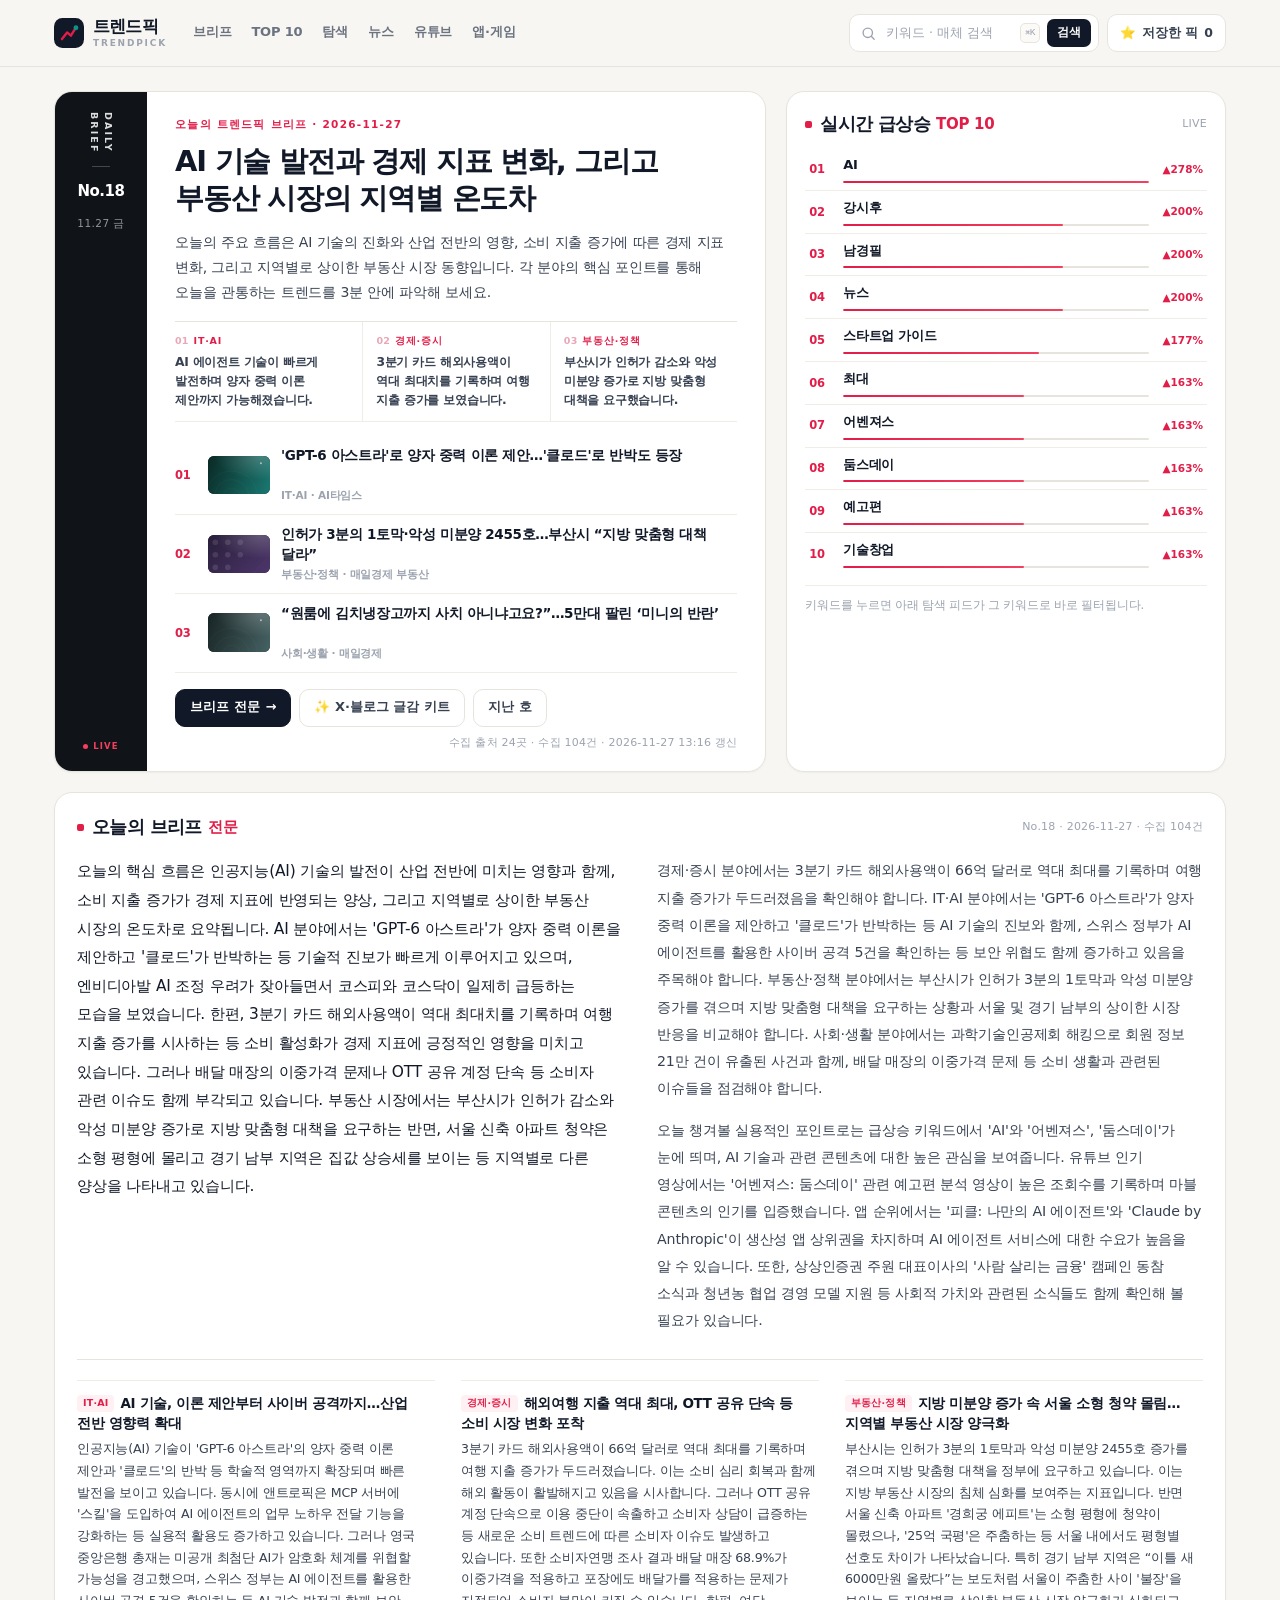
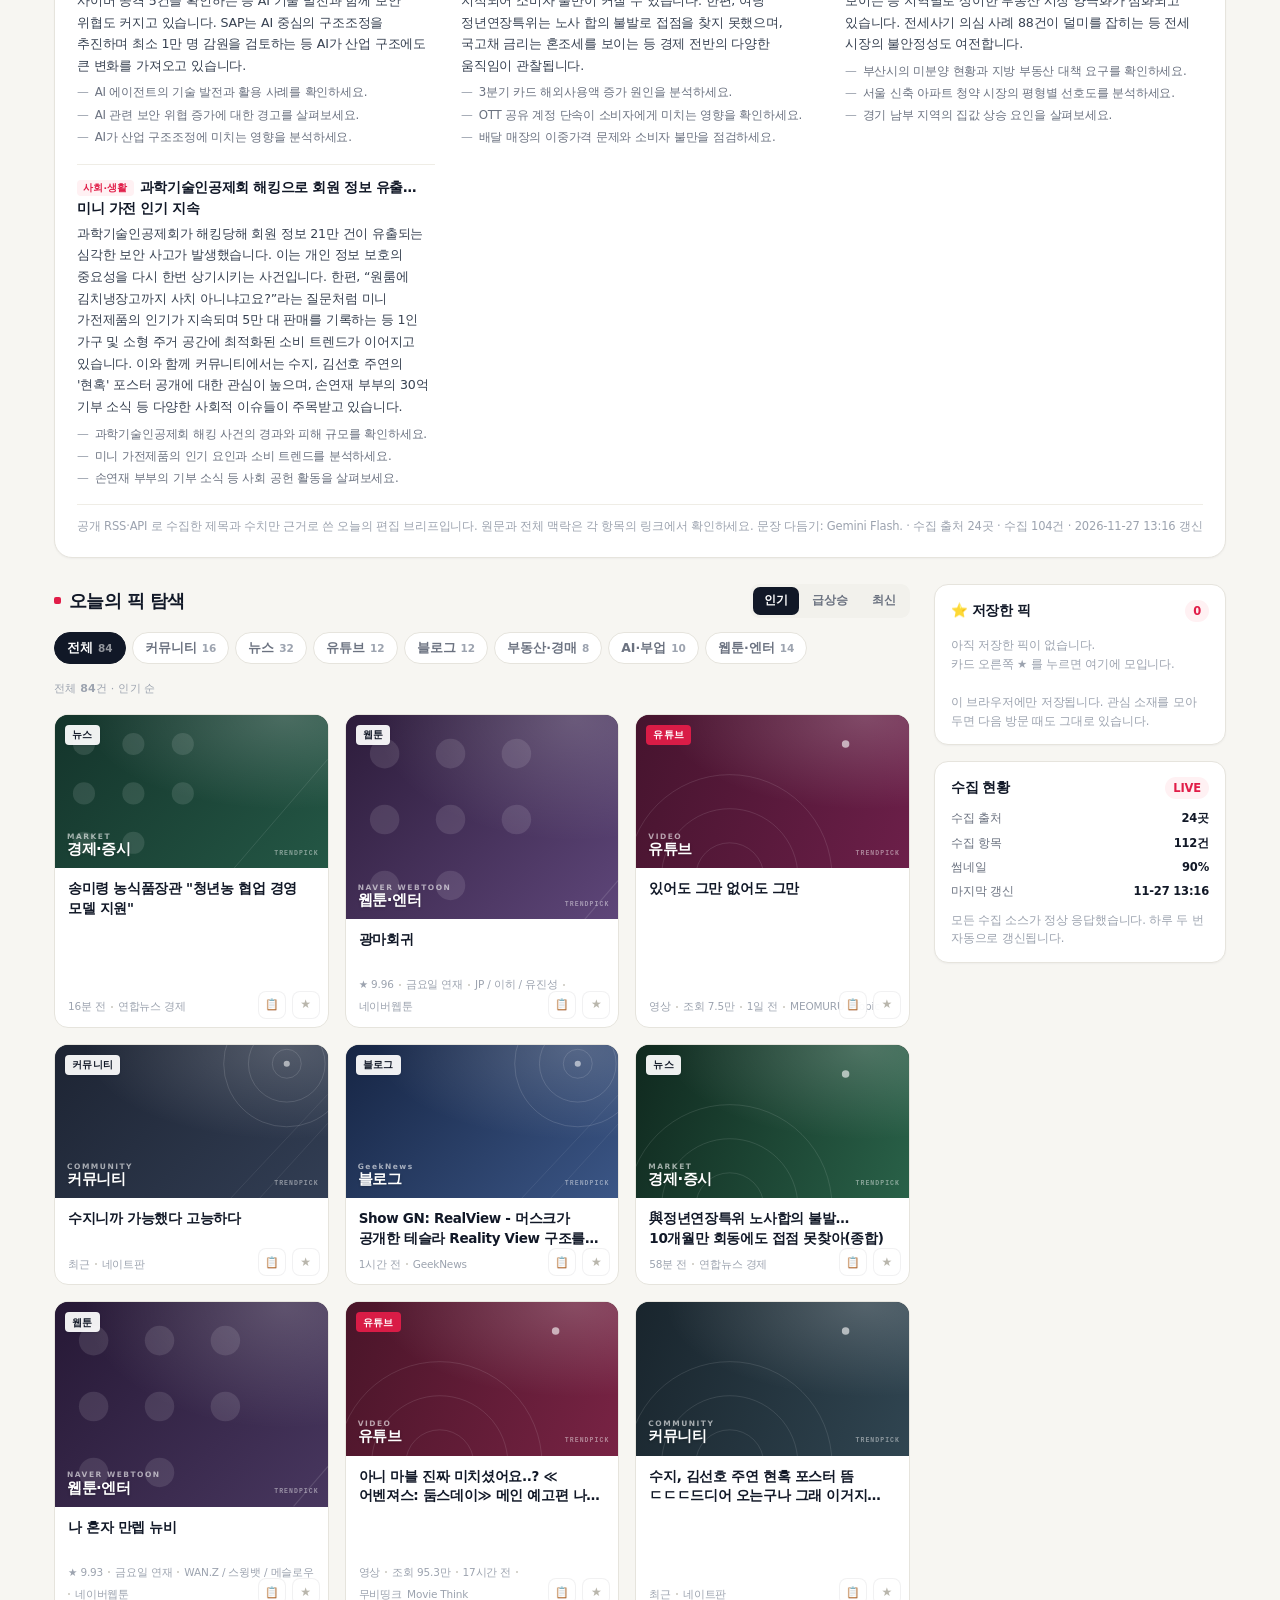
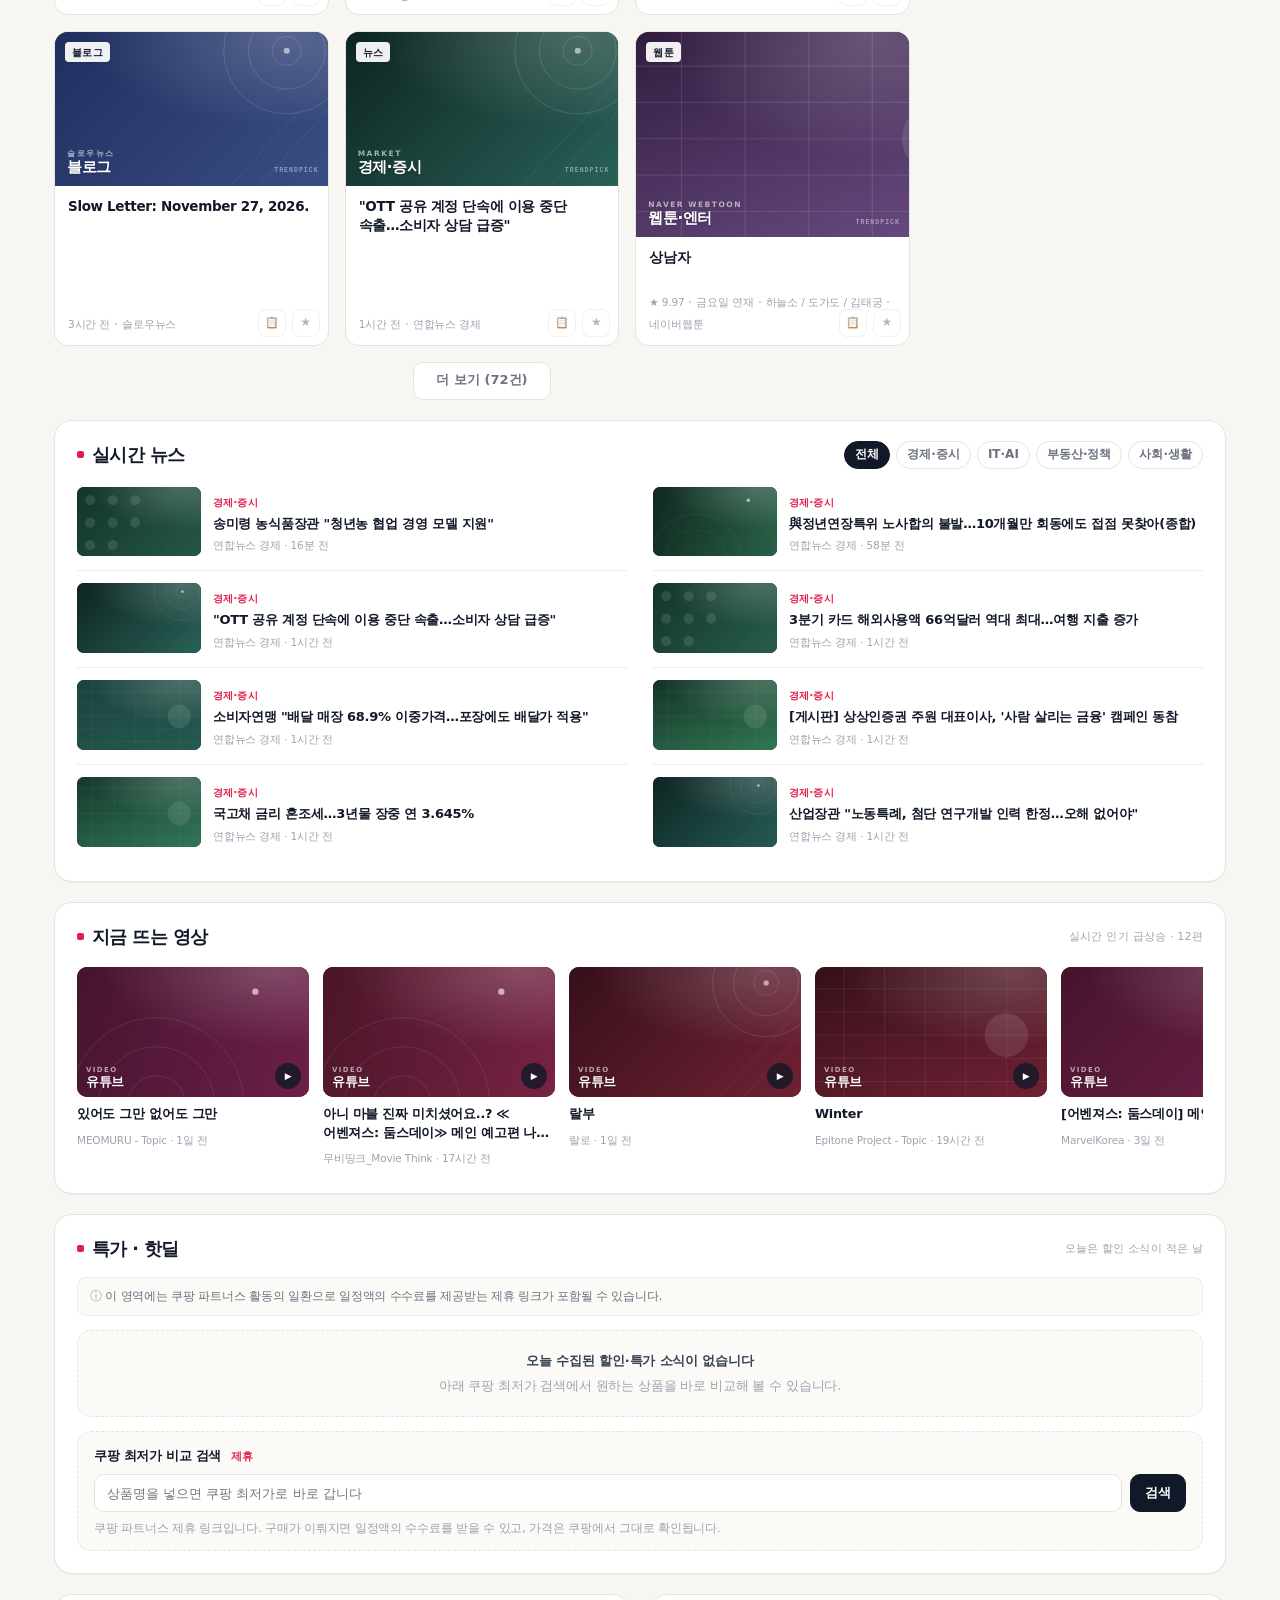
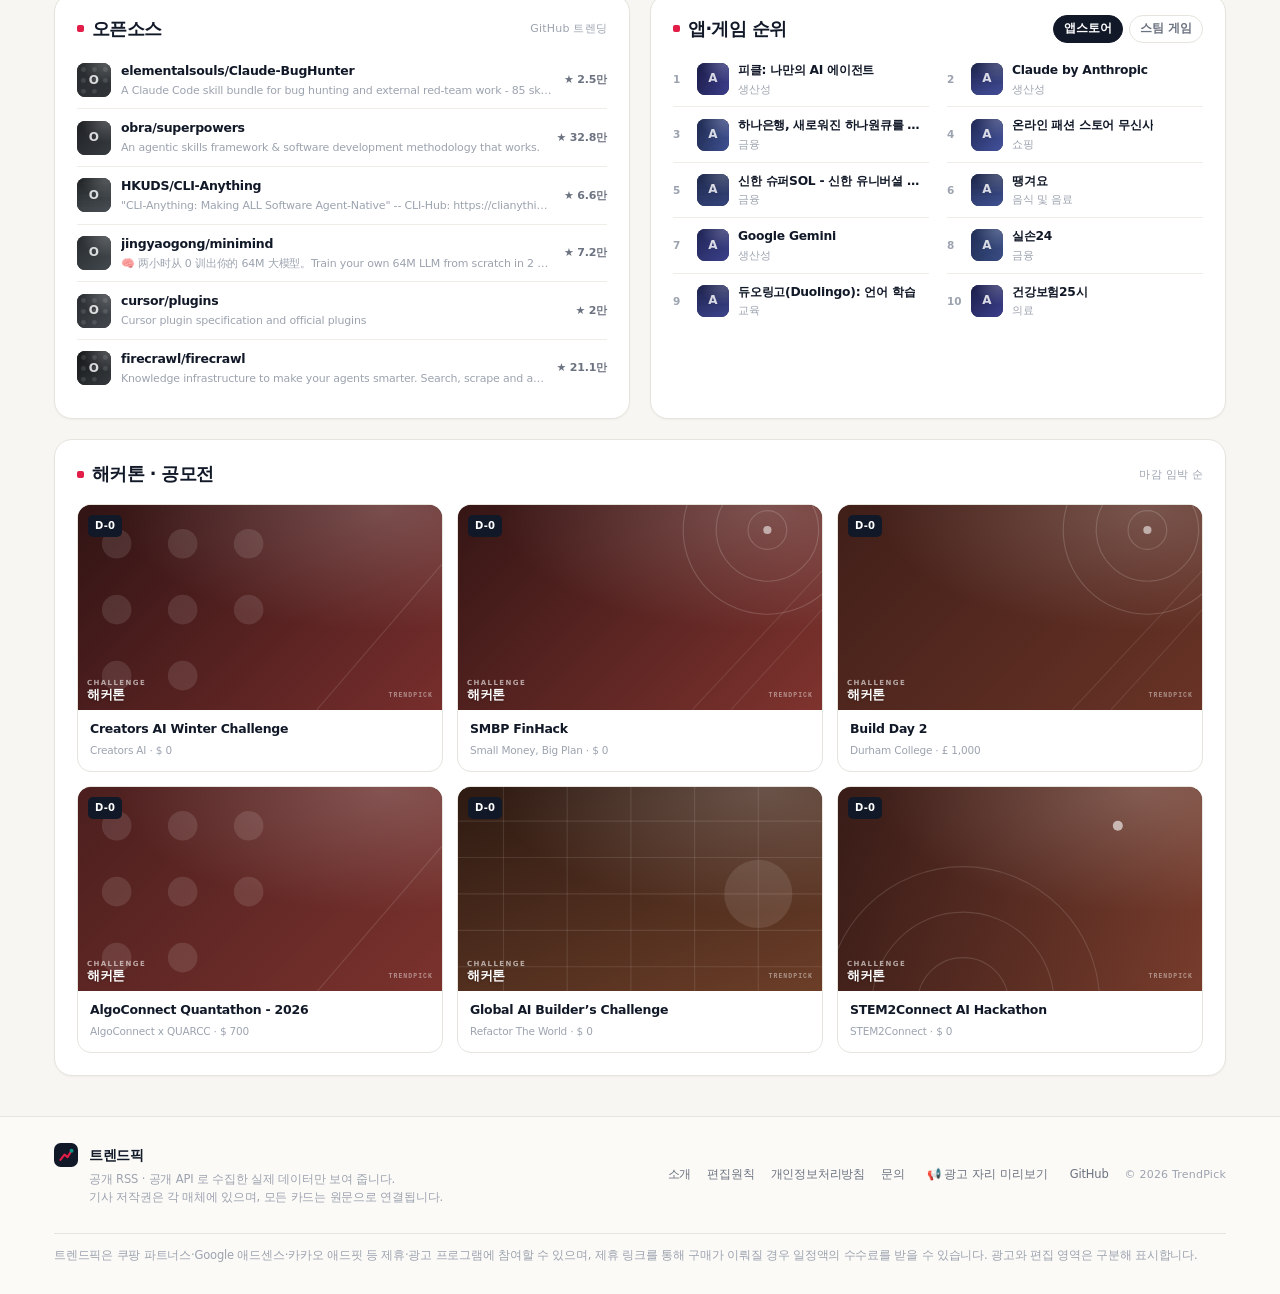
==== commit 1063344f: "data: trendpick auto collect 2026-11-27T04:17:00Z" ====
--- a/index.html
+++ b/index.html
@@ -1004,7 +1004,7 @@
 
 <noscript><p style="padding:32px;text-align:center;font-family:sans-serif">이 화면은 자바스크립트가 필요합니다.</p></noscript>
 
-<script id="embeddedData" type="application/json">{"schema":"trendpick/3","generated_at":"2026-11-27T04:36:30+09:00","issue":{"no":17,"label":"No.17 (11.27)","date":"2026-11-27"},"stats":{"sources":30,"collected":112,"live_sources":24,"skipped_sources":2,"elapsed_sec":28.2},"sources":["GeekNews","HKUDS","HYUKOH - Topic","KISS OF LIFE - Topic","MarvelKorea","T1","TGV Cinemas","Yim Siwan - Topic","cursor","elementalsouls","firecrawl","izna - Topic","jingyaogong","obra","괴물쥐 유튜브","김채호의 필름찢기","네이트판","더쿠","랄로","매일경제","매일경제 부동산","무비띵크_Movie Think","바이라인네트워크","벤처스퀘어","보배드림","슬로우뉴스","연합뉴스 경제","연합뉴스 산업","저라뎃 JUSTLIKETHAT","조선일보"],"youtube_mode":"api","site":{"repo":"econature7-lab/nori-traffic-scent","pages_url":"https://econature7-lab.github.io/nori-traffic-scent/"},"posts":[{"id":"c_9806e276ba","cat":"comm","source":"네이트판","source_key":"natepann","title":"수지니까 가능했다 고능하다","url":"https://pann.nate.com/talk/375738008","published":"","time":"최근","img":"https://thumb.pann.com/tc_240x152/https://fimg6.pann.com/new/download.jsp?FileID=69705475","keywords":["네이트판"],"sample":false,"topics_kw":[],"topics":[],"hot":63,"rise":227,"summary":"수지의 뛰어난 능력과 매력을 칭찬하는 글"},{"id":"c_183cbb4cd4","cat":"comm","source":"네이트판","source_key":"natepann","title":"수지, 김선호 주연 현혹 포스터 뜸 ㄷㄷㄷ드디어 오는구나 그래 이거지 이게 뱀파...","url":"https://pann.nate.com/talk/375738008","published":"","time":"최근","img":"","keywords":["네이트판"],"sample":false,"topics_kw":[],"topics":[],"hot":63,"rise":227,"summary":"수지, 김선호 주연 드라마 '현혹' 포스터 공개 소식"},{"id":"c_e4d49844e6","cat":"comm","source":"네이트판","source_key":"natepann","title":"어쩌다 그렇게 나에게 스며든 건지 자꾸 생각나고 보고싶어","url":"https://pann.nate.com/talk/375738314","published":"","time":"최근","img":"","keywords":["네이트판"],"sample":false,"topics_kw":[],"topics":[],"hot":63,"rise":227,"summary":"누군가에게 스며들어 보고 싶다는 감성적인 글"},{"id":"c_36434b171d","cat":"comm","source":"네이트판","source_key":"natepann","title":"화장도 많이 안 진하고 노출도 거의 없는데 저 바이브에서 나오는 어른 여자.. 아 힘들어 보고싶...","url":"https://pann.nate.com/talk/375738151","published":"","time":"최근","img":"","keywords":["네이트판"],"sample":false,"topics_kw":[],"topics":[],"hot":63,"rise":227,"summary":"수지의 성숙한 매력에 대한 감탄과 그리움을 표현"},{"id":"c_36aac95a1b","cat":"comm","source":"네이트판","source_key":"natepann","title":"친구랑 여행 와서 각자 폰만 보는거 편함 vs 서운함","url":"https://pann.nate.com/talk/375737717","published":"","time":"최근","img":"","keywords":["네이트판"],"sample":false,"topics_kw":[],"topics":[],"hot":63,"rise":227,"summary":"친구와 여행 중 각자 폰 보는 것에 대한 찬반 논쟁"},{"id":"c_e9ec273a66","cat":"comm","source":"네이트판","source_key":"natepann","title":"난 솔직히 편함","url":"https://pann.nate.com/talk/375737717","published":"","time":"최근","img":"","keywords":["네이트판"],"sample":false,"topics_kw":[],"topics":[],"hot":63,"rise":227,"summary":"친구와 여행 중 각자 폰 보는 것이 편하다는 의견"},{"id":"c_a6758fdfe5","cat":"comm","source":"더쿠","source_key":"theqoo","title":"신한은행 2027 신토정비결","url":"https://theqoo.net/hot/4419286433","published":"","time":"최근","img":"","keywords":["더쿠"],"sample":false,"topics_kw":[],"topics":[],"hot":63,"rise":227,"summary":"신한은행 2027 신토정비결 서비스에 대한 정보"},{"id":"c_76065a39fb","cat":"comm","source":"더쿠","source_key":"theqoo","title":"MAMA 남자아이돌 무보정","url":"https://theqoo.net/hot/4419282311","published":"","time":"최근","img":"","keywords":["더쿠"],"sample":false,"topics_kw":[],"topics":[],"hot":63,"rise":227,"summary":"MAMA 남자아이돌 무보정 사진에 대한 게시물"},{"id":"c_702a7f4c40","cat":"comm","source":"더쿠","source_key":"theqoo","title":"팬들이 보낸 편지 사진만 찍고 그대로 분리수거장에 버린 배우","url":"https://theqoo.net/hot/4419269621","published":"","time":"최근","img":"","keywords":["더쿠"],"sample":false,"topics_kw":[],"topics":[],"hot":63,"rise":227,"summary":"팬 편지를 버린 배우에 대한 논란과 비판"},{"id":"c_894e4200e3","cat":"comm","source":"더쿠","source_key":"theqoo","title":"친자검사에서 친자불일치보다 더 끔찍한 결과","url":"https://theqoo.net/hot/4419256411","published":"","time":"최근","img":"","keywords":["더쿠"],"sample":false,"topics_kw":[],"topics":[],"hot":63,"rise":227,"summary":"친자검사 결과보다 더 충격적인 상황에 대한 글"},{"id":"c_e4905ba838","cat":"comm","source":"더쿠","source_key":"theqoo","title":"7만명이 투표한 수제비 논쟁.jpg","url":"https://theqoo.net/hot/4419246417","published":"","time":"최근","img":"","keywords":["더쿠"],"sample":false,"topics_kw":[],"topics":[],"hot":63,"rise":227},{"id":"c_22ee224ea0","cat":"comm","source":"더쿠","source_key":"theqoo","title":"네이버페이15원+10원+10원+5원+1원+1원+1원+1원+랜덤 눌러봐👆+🐶👋+10원+5원+눌러눌러 보험랜덤👆+보험랜덤 하나더✌️+👀라이브미리보고5원받기","url":"https://theqoo.net/hot/4419230490","published":"","time":"최근","img":"","keywords":["더쿠"],"sample":false,"topics_kw":[],"topics":[],"hot":63,"rise":227},{"id":"c_28ff906f0c","cat":"comm","source":"보배드림","source_key":"bobaedream","title":"발기력 높이는 방법","url":"https://www.bobaedream.co.kr/view?code=best&No=1050377&vdate=","published":"","time":"최근","img":"https://file1.bobaedream.co.kr/humor/2026/11/27/00/loga1795705925_1405032882.webp","keywords":["보배드림"],"sample":false,"topics_kw":[],"topics":[],"hot":63,"rise":227},{"id":"c_8a1f30cb69","cat":"comm","source":"보배드림","source_key":"bobaedream","title":"폭탄이 되어가고 있다는 초고층 아파트","url":"https://www.bobaedream.co.kr/view?code=best&No=1050376&vdate=","published":"","time":"최근","img":"https://file1.bobaedream.co.kr/humor/2026/11/27/00/loga1795705674_903119011.webp","keywords":["보배드림"],"sample":false,"topics_kw":["estate"],"topics":["estate"],"hot":63,"rise":227},{"id":"c_9a56a0c270","cat":"comm","source":"보배드림","source_key":"bobaedream","title":"외국인이 본 한국인의 미모 기준","url":"https://www.bobaedream.co.kr/view?code=best&No=1050375&vdate=","published":"","time":"최근","img":"https://file1.bobaedream.co.kr/humor/2026/11/26/23/lji91795703898_1029929165.jpg","keywords":["보배드림"],"sample":false,"topics_kw":[],"topics":[],"hot":63,"rise":227},{"id":"c_83847300a6","cat":"comm","source":"보배드림","source_key":"bobaedream","title":"의외로 사립초등학교에는 진상 학부모가 없는 이유","url":"https://www.bobaedream.co.kr/view?code=best&No=1050374&vdate=","published":"","time":"최근","img":"https://file1.bobaedream.co.kr/humor/2026/11/26/22/Dg0M1795700190_950998676.jpg","keywords":["보배드림"],"sample":false,"topics_kw":["mom"],"topics":["mom"],"hot":63,"rise":227}],"news":[{"id":"n_e89d380fcc","section":"경제·증시","feed_section":"사회·생활","title":"지방 “땅·전기 넉넉” 러브콜에도 기업은 수도권만 찾는다","source":"조선일보","url":"https://www.chosun.com/economy/tech_it/2026/11/27/BWYOBQG6MVGYJOZY2KOJH3MOPA/","published":"2026-11-26T18:00:00+00:00","time":"1시간 전","fresh":0.96,"keywords":[],"noise":false,"img":"https://www.chosun.com/resizer/v2/3F2KG3GFEBE3DAP3ZI6MG6COEE.jpg?auth=4fa6d6ccbfe6e832a6f7c1a385b0b3364a18140f9a33922f76750fe695e864f1&smart=true&width=1200&height=675","sample":false,"cat":"news","hot":88,"rise":260,"comments":0,"views":0,"topics_kw":[],"topics":[]},{"id":"n_079142ed82","section":"경제·증시","feed_section":"경제·증시","title":"금리 올렸는데 은행주 왜 파래요…한발 먼저 가는 주식 ‘선반영’ 해석","source":"매일경제","url":"https://www.mk.co.kr/news/stock/12219785","published":"2026-11-26T22:06:04+09:00","time":"6시간 전","fresh":0.837,"keywords":["헤드라인"],"noise":false,"img":"https://pimg.mk.co.kr/news/cms/202611/26/news-p.v1.20261126.ea92db1e103044d08b8b6c7438120f7e_R.jpg","sample":false,"cat":"news","hot":87,"rise":254,"comments":0,"views":0,"topics_kw":[],"topics":[]},{"id":"n_eefce49200","section":"경제·증시","feed_section":"경제·증시","title":"KS인더스트리, 50억원 유상증자…프라임라이트투자조합1호에 제3자배정","source":"연합뉴스 경제","url":"https://www.yna.co.kr/view/AKR20261126185200008","published":"2026-11-26T19:49:41+09:00","time":"8시간 전","fresh":0.781,"keywords":[],"noise":false,"img":"https://img.yna.co.kr/photo/cms/2022/02/03/29/PCM20220203000029990_P2.jpg","sample":false,"cat":"news","hot":86,"rise":248,"comments":0,"views":0,"topics_kw":[],"topics":[]},{"id":"n_a8a226a1a1","section":"경제·증시","feed_section":"부동산·정책","title":"韓총리 \"상생 성과 작은 기업에도…성과공유제 확대해야\"","source":"연합뉴스 산업","url":"https://www.yna.co.kr/view/AKR20261126186600001","published":"2026-11-26T19:17:46+09:00","time":"9시간 전","fresh":0.767,"keywords":[],"noise":false,"img":"https://img.yna.co.kr/photo/yna/YH/2026/11/26/PYH2026112621310001301_P2.jpg","sample":false,"cat":"news","hot":85,"rise":242,"comments":0,"views":0,"topics_kw":[],"topics":[]},{"id":"n_ca01bc4e25","section":"경제·증시","feed_section":"경제·증시","title":"자본시장개혁기구 수장에 메리츠 김용범…민간에 전권 부여(종합)","source":"연합뉴스 경제","url":"https://www.yna.co.kr/view/AKR20261126171651002","published":"2026-11-26T18:54:07+09:00","time":"9시간 전","fresh":0.757,"keywords":[],"noise":false,"img":"https://img.yna.co.kr/etc/inner/KR/2026/11/26/AKR20261126171651002_01_i_P2.jpg","sample":false,"cat":"news","hot":84,"rise":236,"comments":0,"views":0,"topics_kw":[],"topics":[]},{"id":"n_14ca50bbcc","section":"경제·증시","feed_section":"경제·증시","title":"'국세外 걷으면 간판 바꿔야' 지적에 안덕수 \"고민해보겠다\"(종합2보)","source":"연합뉴스 경제","url":"https://www.yna.co.kr/view/AKR20261126091352002","published":"2026-11-26T18:49:46+09:00","time":"9시간 전","fresh":0.756,"keywords":[],"noise":false,"img":"https://img.yna.co.kr/photo/yna/YH/2026/11/26/PYH2026112606670001301_P2.jpg","sample":false,"cat":"news","hot":83,"rise":230,"comments":0,"views":0,"topics_kw":[],"topics":[]},{"id":"n_a403ff1e20","section":"경제·증시","feed_section":"경제·증시","title":"李대통령 \"정부지원으로 성공한 기업, 이익 독차지 말고 재투자\"","source":"연합뉴스 경제","url":"https://www.yna.co.kr/view/AKR20261126176100001","published":"2026-11-26T18:37:36+09:00","time":"9시간 전","fresh":0.751,"keywords":[],"noise":false,"img":"https://img.yna.co.kr/photo/yna/YH/2026/11/26/PYH2026112614760001300_P2.jpg","sample":false,"cat":"news","hot":82,"rise":224,"comments":0,"views":0,"topics_kw":[],"topics":[]},{"id":"n_642a4d1d77","section":"경제·증시","feed_section":"경제·증시","title":"[인사] 현대해상","source":"연합뉴스 경제","url":"https://www.yna.co.kr/view/AKR20261126180100002","published":"2026-11-26T18:10:12+09:00","time":"10시간 전","fresh":0.739,"keywords":[],"noise":false,"img":"https://r.yna.co.kr/global/home/v01/img/yonhapnews_logo_1200x800_kr01.jpg","sample":false,"cat":"news","hot":81,"rise":218,"comments":0,"views":0,"topics_kw":[],"topics":[]},{"id":"n_df4afe7553","section":"IT·AI","feed_section":"사회·생활","title":"땅속 통신용 광섬유가 지진계 7000개로… 1000분의 1초 단위 파열 포착","source":"조선일보","url":"https://www.chosun.com/economy/science/2026/11/27/MI4TENLDMNQTOMRYMEZDEY3BGM/","published":"2026-11-26T19:00:00+00:00","time":"36분 전","fresh":0.985,"keywords":[],"noise":false,"img":"https://www.chosun.com/resizer/v2/GRSWKNDDMRQTMYZWME3TQZDFMQ.jpg?auth=b801c688e679a12b82695359d9a1f2f36fc0f589382fc61ff97ce6112deae3df&smart=true&width=1606&height=552","sample":false,"cat":"news","hot":80,"rise":212,"comments":0,"views":0,"topics_kw":[],"topics":[]},{"id":"n_75a7f2329c","section":"IT·AI","feed_section":"사회·생활","title":"「近道探しで脳が固まる」…AIで勉強した学生の末路","source":"조선일보","url":"https://www.chosun.com/jp/politics-national-jp/2026/11/27/7BMEJ26OPJD7XH7IN4TBLAFYBM/","published":"2026-11-26T18:00:00+00:00","time":"1시간 전","fresh":0.96,"keywords":[],"noise":false,"img":"https://www.chosun.com/resizer/v2/XUBOUIMKPVH5VP2NF3FDPLVN2E.png?auth=147ab3e4f09f06fd9ec6024520cd71c206dd32387778af3b96a3abd68a688d05&smart=true&width=1600&height=1200","sample":false,"cat":"news","hot":79,"rise":206,"comments":0,"views":0,"topics_kw":["ai"],"topics":["ai"]},{"id":"n_5c1884d6dd","section":"IT·AI","feed_section":"사회·생활","title":"[굿모닝 멤버십] “지름길 찾다 뇌 굳어”… AI로 공부한 학생의 최후","source":"조선일보","url":"https://www.chosun.com/national/2026/11/27/A5BHH64YJFAD3H7ZIBRITVQDVA/","published":"2026-11-26T18:00:00+00:00","time":"1시간 전","fresh":0.96,"keywords":[],"noise":false,"img":"https://www.chosun.com/resizer/v2/XUBOUIMKPVH5VP2NF3FDPLVN2E.png?auth=147ab3e4f09f06fd9ec6024520cd71c206dd32387778af3b96a3abd68a688d05&smart=true&width=1600&height=1200","sample":false,"cat":"news","hot":78,"rise":200,"comments":0,"views":0,"topics_kw":["ai"],"topics":["ai"]},{"id":"n_40d7c2a745","section":"IT·AI","feed_section":"사회·생활","title":"‘캄 테크놀로지’, 아이들의 스마트폰 중독 막아줄 대안 될까","source":"조선일보","url":"https://www.chosun.com/economy/weeklybiz/2026/11/27/O3FX75TB4RDVXOJOGYZ54E4NAQ/","published":"2026-11-26T18:00:00+00:00","time":"1시간 전","fresh":0.96,"keywords":[],"noise":false,"img":"https://www.chosun.com/resizer/v2/E46CHFWGQBC7DAC3T6PTDKEZWE.jpg?auth=5fe41aaaf1cf5c2dc5aeec03650628528234424d27b9c8d77126dd33107b2548&smart=true&width=630&height=355","sample":false,"cat":"news","hot":77,"rise":194,"comments":0,"views":0,"topics_kw":[],"topics":[]},{"id":"n_9147c04beb","section":"IT·AI","feed_section":"경제·증시","title":"이상일 용인특례시장 “반도체 클러스터 고도화...첨단산업 도시 만들것”","source":"매일경제","url":"https://www.mk.co.kr/news/business/12219795","published":"2026-11-26T22:50:04+09:00","time":"5시간 전","fresh":0.856,"keywords":["헤드라인"],"noise":false,"img":"https://pimg.mk.co.kr/news/cms/202611/26/news-p.v1.20261126.f58bdfedb8b8460c8febc1316dd2387e_R.jpg","sample":false,"cat":"news","hot":76,"rise":188,"comments":0,"views":0,"topics_kw":["ai"],"topics":["ai"]},{"id":"n_5b1e336b89","section":"IT·AI","feed_section":"경제·증시","title":"‘올해의 상생기업대상’ 은탑산업훈장 수상에 장철웅 삼성디스플레이 부사장","source":"매일경제","url":"https://www.mk.co.kr/news/business/12219788","published":"2026-11-26T22:07:43+09:00","time":"6시간 전","fresh":0.838,"keywords":["헤드라인"],"noise":false,"img":"https://pimg.mk.co.kr/news/cms/202611/26/news-p.v1.20261126.57223ae456cf4f4784211eb2e2d88436_R.png","sample":false,"cat":"news","hot":75,"rise":182,"comments":0,"views":0,"topics_kw":[],"topics":[]},{"id":"n_3c4575dd0a","section":"IT·AI","feed_section":"부동산·정책","title":"나주 육용 오리 농장서 AI 항원 확인…일시이동중지 명령","source":"연합뉴스 산업","url":"https://www.yna.co.kr/view/AKR20261126193400030","published":"2026-11-26T21:45:39+09:00","time":"6시간 전","fresh":0.829,"keywords":[],"noise":false,"img":"https://img.yna.co.kr/photo/yna/YH/2026/11/08/PYH2026110803280006100_P2.jpg","sample":false,"cat":"news","hot":74,"rise":176,"comments":0,"views":0,"topics_kw":["ai"],"topics":["ai"]},{"id":"n_e6140f692d","section":"IT·AI","feed_section":"경제·증시","title":"“AI 거품”이라더니 13일만에 말 바꿨다…상승에 베팅 건 ‘빅쇼트’ 주인공","source":"매일경제","url":"https://www.mk.co.kr/news/stock/12219779","published":"2026-11-26T21:24:14+09:00","time":"7시간 전","fresh":0.82,"keywords":["헤드라인"],"noise":false,"img":"https://pimg.mk.co.kr/news/cms/202611/26/news-p.v1.20261126.df52515d63114e368e0eea10871a50be_R.png","sample":false,"cat":"news","hot":73,"rise":170,"comments":0,"views":0,"topics_kw":["ai"],"topics":["ai"]},{"id":"n_8e8a04b498","section":"부동산·정책","feed_section":"부동산·정책","title":"[사이테크+] \"극심한 고온에 전세계 지표수 급감…습윤지역도 예외 아니다\"","source":"연합뉴스 산업","url":"https://www.yna.co.kr/view/AKR20261126145900017","published":"2026-11-27T04:00:00+09:00","time":"36분 전","fresh":0.985,"keywords":[],"noise":false,"img":"https://img.yna.co.kr/etc/inner/KR/2026/11/26/AKR20261126145900017_01_i_P2.jpg","sample":false,"cat":"news","hot":72,"rise":164,"comments":0,"views":0,"topics_kw":["estate"],"topics":["estate"]},{"id":"n_cc5aca73ae","section":"부동산·정책","feed_section":"경제·증시","title":"“이모가 용돈으로 68억원 줄게”…40년간 숨겨뒀던 명화, 경매서 ‘대박’","source":"매일경제","url":"https://www.mk.co.kr/news/world/12219796","published":"2026-11-26T23:02:25+09:00","time":"5시간 전","fresh":0.861,"keywords":["헤드라인"],"noise":false,"img":"https://pimg.mk.co.kr/news/cms/202611/26/news-p.v1.20261126.64b87345cc0c436db3cd387c6cfcc3e1_R.png","sample":false,"cat":"news","hot":71,"rise":158,"comments":0,"views":0,"topics_kw":["estate"],"topics":["estate"]},{"id":"n_739b9acc07","section":"부동산·정책","feed_section":"경제·증시","title":"오세훈·김은혜, 부동산 정책 공조…내달 1일 세미나 공동 개최(종합)","source":"연합뉴스 경제","url":"https://www.yna.co.kr/view/AKR20261126122651001","published":"2026-11-26T18:49:49+09:00","time":"9시간 전","fresh":0.756,"keywords":[],"noise":false,"img":"https://img.yna.co.kr/etc/inner/KR/2026/11/26/AKR20261126122651001_01_i_P2.jpg","sample":false,"cat":"news","hot":70,"rise":152,"comments":0,"views":0,"topics_kw":["estate"],"topics":["estate"]},{"id":"n_c3c698f81b","section":"부동산·정책","feed_section":"부동산·정책","title":"송파 헬리오시티 호가 4억 낮춰 … 서울 10개구 집값 하락·보합","source":"매일경제 부동산","url":"https://www.mk.co.kr/news/realestate/12219688","published":"2026-11-26T17:40:47+09:00","time":"10시간 전","fresh":0.727,"keywords":["부동산"],"noise":false,"img":"https://pimg.mk.co.kr/news/cms/202611/27/20261127_01160104000002_L00.jpg","sample":false,"cat":"news","hot":69,"rise":146,"comments":0,"views":0,"topics_kw":["estate"],"topics":["estate"]},{"id":"n_de630ff0b2","section":"부동산·정책","feed_section":"부동산·정책","title":"내년 수도권 공공주택 5.6만가구 분양 … 5년 평균 물량의 2배 '닥공'","source":"매일경제 부동산","url":"https://www.mk.co.kr/news/realestate/12219687","published":"2026-11-26T17:40:47+09:00","time":"10시간 전","fresh":0.727,"keywords":["부동산"],"noise":false,"img":"https://pimg.mk.co.kr/news/cms/202611/27/20261127_01160104000001_M00.jpg","sample":false,"cat":"news","hot":68,"rise":140,"comments":0,"views":0,"topics_kw":["estate"],"topics":["estate"]},{"id":"n_ccebfe2652","section":"부동산·정책","feed_section":"부동산·정책","title":"왕십리·흑석 국평도 종부세 낸다 … 올 최고가 대비 7억 빠진 잠실주공 349만원↑","source":"매일경제 부동산","url":"https://www.mk.co.kr/news/realestate/12219627","published":"2026-11-26T17:26:50+09:00","time":"11시간 전","fresh":0.721,"keywords":["부동산"],"noise":false,"img":"https://pimg.mk.co.kr/news/cms/202611/27/20261127_01110105000002_L00.jpg","sample":false,"cat":"news","hot":67,"rise":134,"comments":0,"views":0,"topics_kw":[],"topics":["estate"]},{"id":"n_25fb499acc","section":"부동산·정책","feed_section":"부동산·정책","title":"경기대학 총장 직무대행에 함성득 서울캠퍼스 부총장","source":"매일경제 부동산","url":"https://www.mk.co.kr/news/realestate/12219590","published":"2026-11-26T17:22:01+09:00","time":"11시간 전","fresh":0.719,"keywords":["부동산"],"noise":false,"img":"https://pimg.mk.co.kr/news/cms/202611/27/20261127_01110133000005_S00.jpg","sample":false,"cat":"news","hot":66,"rise":128,"comments":0,"views":0,"topics_kw":[],"topics":["estate"]},{"id":"n_b5bf4cb938","section":"부동산·정책","feed_section":"부동산·정책","title":"“집값 올랐다고 좋아할게 아녔어”…종부세 대상·세액 4년 만에 최대","source":"매일경제 부동산","url":"https://www.mk.co.kr/news/realestate/12219536","published":"2026-11-26T16:52:11+09:00","time":"11시간 전","fresh":0.707,"keywords":["부동산"],"noise":false,"img":"https://pimg.mk.co.kr/news/cms/202611/26/news-p.v1.20261126.9728ed8c23704259828e3b2049919bc6_R.png","sample":false,"cat":"news","hot":65,"rise":122,"comments":0,"views":0,"topics_kw":["estate"],"topics":["estate"]},{"id":"n_6b5818ed3a","section":"사회·생활","feed_section":"부동산·정책","title":"보이지 않던 작은 지진의 찰나…광섬유로 단층 파열 들여다봤다","source":"연합뉴스 산업","url":"https://www.yna.co.kr/view/AKR20261126181400017","published":"2026-11-27T04:00:00+09:00","time":"36분 전","fresh":0.985,"keywords":[],"noise":false,"img":"https://img.yna.co.kr/etc/inner/KR/2026/11/26/AKR20261126181400017_01_i_P2.jpg","sample":false,"cat":"news","hot":64,"rise":116,"comments":0,"views":0,"topics_kw":[],"topics":[]},{"id":"n_b8422118d3","section":"사회·생활","feed_section":"사회·생활","title":"\"내가 함께 뛴 최고의 선수? 쏘니\" 토트넘 주장 후배, 망설임도 없었다...\"모두가 봤을 것, 손흥민은 정말 좋은 선수\"","source":"조선일보","url":"https://www.chosun.com/sports/world-football/2026/11/27/GBRDSYTDMY2DANTGMIYWEN3GME/","published":"2026-11-26T18:50:00+00:00","time":"46분 전","fresh":0.981,"keywords":[],"noise":false,"img":"https://www.chosun.com/resizer/v2/HFRGMOLBMU4WKMDCGI2GMYTCMM.jpg?auth=f83c15d4d0b0c561110e8c1c8f38a7b2ffe11a59e43dec6fb72e0ce372439687&smart=true&width=530&height=548","sample":false,"cat":"news","hot":63,"rise":110,"comments":0,"views":0,"topics_kw":[],"topics":[]},{"id":"n_ae6d33ca71","section":"사회·생활","feed_section":"사회·생활","title":"「最高の選手はソニー」トッテナム主将が即答「本当に良い選手」","source":"조선일보","url":"https://www.chosun.com/jp/sports-jp/2026/11/27/E74ATE5W7JA3FKNPGNUTDE5P4U/","published":"2026-11-26T18:50:00+00:00","time":"46분 전","fresh":0.981,"keywords":[],"noise":false,"img":"https://www.chosun.com/resizer/v2/HFRGMOLBMU4WKMDCGI2GMYTCMM.jpg?auth=f83c15d4d0b0c561110e8c1c8f38a7b2ffe11a59e43dec6fb72e0ce372439687&smart=true&width=530&height=548","sample":false,"cat":"news","hot":62,"rise":104,"comments":0,"views":0,"topics_kw":[],"topics":[]},{"id":"n_17992b141c","section":"사회·생활","feed_section":"사회·생활","title":"엑소-카이세훈(KASE), 고전 미남이 주는 감동···폴라로이드+음성도 작품이에요","source":"조선일보","url":"https://www.chosun.com/entertainments/music/2026/11/27/MJRTSMBQMNQWEODBMZSTIYJVME/","published":"2026-11-26T18:16:00+00:00","time":"1시간 전","fresh":0.967,"keywords":[],"noise":false,"img":"https://www.chosun.com/resizer/v2/HEYDIMJSME2GMMRRGFRDOYJZMI.jpg?auth=b19e8fe0e309dbdd089e9b2f84e781602912bbea5401dfd2f2afb62976e8ca97&smart=true&width=650&height=443","sample":false,"cat":"news","hot":61,"rise":98,"comments":0,"views":0,"topics_kw":[],"topics":[]},{"id":"n_5a406950a0","section":"사회·생활","feed_section":"사회·생활","title":"79세 ‘소 주치의’… 56년 매일 250㎞ 달려 한국 낙농 지켰다","source":"조선일보","url":"https://www.chosun.com/culture-life/health/2026/11/27/X3UMKKCJ7JFTZIQYFCQ3SHNH6A/","published":"2026-11-26T18:00:00+00:00","time":"1시간 전","fresh":0.96,"keywords":[],"noise":false,"img":"https://www.chosun.com/resizer/v2/FEXTTV5EQBGORDGNFRBXECGK7E.png?auth=b1756992e095a46fa97989f13da47a66aa72998a6c6ea4eaf8f6ad8e2ef39626&smart=true&width=1920&height=1080","sample":false,"cat":"news","hot":60,"rise":92,"comments":0,"views":0,"topics_kw":[],"topics":[]},{"id":"n_1778314bd2","section":"사회·생활","feed_section":"사회·생활","title":"미·중·러가 그리는 다극 질서… 한반도는 ‘거래 대상’인가","source":"조선일보","url":"https://www.chosun.com/politics/north_korea/2026/11/27/KZG37DGS5ZCVVNBFMLVC5CWQDE/","published":"2026-11-26T18:00:00+00:00","time":"1시간 전","fresh":0.96,"keywords":[],"noise":false,"img":"https://www.chosun.com/resizer/v2/6ZNL5HPZLBCJNABU23FE6LBMSU.png?auth=49087548820626c72d7ea7503bbe74d5a5b0fda84356fd6346d8719edda39aad&smart=true&width=1920&height=1080","sample":false,"cat":"news","hot":59,"rise":90,"comments":0,"views":0,"topics_kw":[],"topics":[]},{"id":"n_02e3ec5bc5","section":"사회·생활","feed_section":"사회·생활","title":"95조 베트남 고속철 수주전… ‘K철도’ 첫 관문 넘었다","source":"조선일보","url":"https://www.chosun.com/international/2026/11/27/EH36EQFRNBD5ZHYXFVQMSKUGS4/","published":"2026-11-26T18:00:00+00:00","time":"1시간 전","fresh":0.96,"keywords":[],"noise":false,"img":"https://www.chosun.com/resizer/v2/LF2IPAXKDVFKRFMJTDHLU2PFFY.jpg?auth=c97b36f7c96d476be3d8ab1a0e6b1074302f9e0e1c1a62f2a5893ea6c33ce582&smart=true&width=1600&height=904","sample":false,"cat":"news","hot":58,"rise":90,"comments":0,"views":0,"topics_kw":[],"topics":[]},{"id":"n_af7da362da","section":"사회·생활","feed_section":"사회·생활","title":"“나도 정신병동에 갇혔다”… 인격장애 치료법을 만든 교수","source":"조선일보","url":"https://www.chosun.com/economy/science/2026/11/27/I4XDQSPXDZH4TB6VNKAAYKODOU/","published":"2026-11-26T18:00:00+00:00","time":"1시간 전","fresh":0.96,"keywords":[],"noise":false,"img":"https://www.chosun.com/resizer/v2/5DAU3ARB5ZDJRIPFBAZA6DTVYY.png?auth=2e3c6b86e652b029388dc8fb5a28452f11f17687065677a3d8a8ddbdfd7d5de1&smart=true&width=1920&height=1080","sample":false,"cat":"news","hot":57,"rise":90,"comments":0,"views":0,"topics_kw":[],"topics":[]}],"videos":[{"id":"y_85c51d1a82","rank":1,"kind":"long","title":"Like You","channel":"Yim Siwan - Topic","views":194965,"published":"2026-11-24T09:01:29Z","time":"2일 전","url":"https://www.youtube.com/watch?v=cS7xovz4DH0","img":"https://i.ytimg.com/vi/cS7xovz4DH0/hqdefault.jpg","sample":false,"cat":"youtube","source":"Yim Siwan - Topic","hot":77,"rise":245,"comments":0,"keywords":["유튜브","long"],"topics_kw":[],"topics":[]},{"id":"y_4d88617aba","rank":2,"kind":"long","title":"아니 마블 진짜 미치셨어요..? ≪어벤져스: 둠스데이≫ 메인 예고편 나노 분석 3탄 & 떡밥 총정리","channel":"무비띵크_Movie Think","views":758609,"published":"2026-11-26T10:35:45Z","time":"9시간 전","url":"https://www.youtube.com/watch?v=lw5QpAdo3WI","img":"https://i.ytimg.com/vi/lw5QpAdo3WI/hqdefault.jpg","sample":false,"cat":"youtube","source":"무비띵크_Movie Think","hot":76,"rise":240,"comments":0,"keywords":["유튜브","long"],"topics_kw":[],"topics":[]},{"id":"y_bb23d32e9f","rank":3,"kind":"long","title":"랄부","channel":"랄로","views":1127053,"published":"2026-11-25T07:50:08Z","time":"1일 전","url":"https://www.youtube.com/watch?v=32KECPoRi2U","img":"https://i.ytimg.com/vi/32KECPoRi2U/hqdefault.jpg","sample":false,"cat":"youtube","source":"랄로","hot":75,"rise":235,"comments":0,"keywords":["유튜브","long"],"topics_kw":[],"topics":[]},{"id":"y_de291a6bc7","rank":4,"kind":"long","title":"IWALY (Remain in Love)","channel":"izna - Topic","views":139997,"published":"2026-11-25T09:03:11Z","time":"1일 전","url":"https://www.youtube.com/watch?v=c12fD7gMMHg","img":"https://i.ytimg.com/vi/c12fD7gMMHg/hqdefault.jpg","sample":false,"cat":"youtube","source":"izna - Topic","hot":74,"rise":230,"comments":0,"keywords":["유튜브","long"],"topics_kw":[],"topics":[]},{"id":"y_cd431c33d0","rank":5,"kind":"long","title":"[어벤져스: 둠스데이] 메인 예고편","channel":"MarvelKorea","views":5379679,"published":"2026-11-23T14:19:20Z","time":"3일 전","url":"https://www.youtube.com/watch?v=Oae1ZnQ15gQ","img":"https://i.ytimg.com/vi/Oae1ZnQ15gQ/hqdefault.jpg","sample":false,"cat":"youtube","source":"MarvelKorea","hot":73,"rise":225,"comments":0,"keywords":["유튜브","long"],"topics_kw":[],"topics":[]},{"id":"y_c5eb5507ff","rank":6,"kind":"long","title":"Welcome Back Home, Zeus","channel":"T1","views":2227227,"published":"2026-11-25T10:06:33Z","time":"1일 전","url":"https://www.youtube.com/watch?v=gfVF1LRvluY","img":"https://i.ytimg.com/vi/gfVF1LRvluY/hqdefault.jpg","sample":false,"cat":"youtube","source":"T1","hot":72,"rise":220,"comments":0,"keywords":["유튜브","long"],"topics_kw":[],"topics":[]},{"id":"y_54758ece82","rank":7,"kind":"long","title":"아님의 무게","channel":"HYUKOH - Topic","views":44850,"published":"2026-11-25T09:01:09Z","time":"1일 전","url":"https://www.youtube.com/watch?v=7cxlLN3iGpQ","img":"https://i.ytimg.com/vi/7cxlLN3iGpQ/hqdefault.jpg","sample":false,"cat":"youtube","source":"HYUKOH - Topic","hot":71,"rise":215,"comments":0,"keywords":["유튜브","long"],"topics_kw":[],"topics":[]},{"id":"y_951bf17c0b","rank":8,"kind":"long","title":"Avengers Doomsday | Magneto vs Doom | Get Your Tickets at TGV Now","channel":"TGV Cinemas","views":2335943,"published":"2026-11-26T04:00:26Z","time":"15시간 전","url":"https://www.youtube.com/watch?v=DzgorMtx38c","img":"https://i.ytimg.com/vi/DzgorMtx38c/hqdefault.jpg","sample":false,"cat":"youtube","source":"TGV Cinemas","hot":70,"rise":210,"comments":0,"keywords":["유튜브","long"],"topics_kw":[],"topics":[]},{"id":"y_0b84ad8507","rank":9,"kind":"long","title":"40분 게임의 마침표","channel":"괴물쥐 유튜브","views":279084,"published":"2026-11-26T13:00:34Z","time":"6시간 전","url":"https://www.youtube.com/watch?v=N2jkSsS5sUg","img":"https://i.ytimg.com/vi/N2jkSsS5sUg/hqdefault.jpg","sample":false,"cat":"youtube","source":"괴물쥐 유튜브","hot":69,"rise":205,"comments":0,"keywords":["유튜브","long"],"topics_kw":[],"topics":[]},{"id":"y_0c509261bf","rank":10,"kind":"long","title":"Imperfect Christmas","channel":"KISS OF LIFE - Topic","views":78123,"published":"2026-11-25T09:04:57Z","time":"1일 전","url":"https://www.youtube.com/watch?v=UPwKwJuV8mw","img":"https://i.ytimg.com/vi/UPwKwJuV8mw/hqdefault.jpg","sample":false,"cat":"youtube","source":"KISS OF LIFE - Topic","hot":68,"rise":200,"comments":0,"keywords":["유튜브","long"],"topics_kw":[],"topics":[]},{"id":"y_d21bbfba7b","rank":11,"kind":"long","title":"하 진짜 미친놈들 ㅋㅋㅋㅋㅋ [어벤져스 둠스데이 예고편 리뷰]","channel":"김채호의 필름찢기","views":156364,"published":"2026-11-26T11:45:22Z","time":"7시간 전","url":"https://www.youtube.com/watch?v=TZU9OpJLwaE","img":"https://i.ytimg.com/vi/TZU9OpJLwaE/hqdefault.jpg","sample":false,"cat":"youtube","source":"김채호의 필름찢기","hot":67,"rise":195,"comments":0,"keywords":["유튜브","long"],"topics_kw":[],"topics":[]},{"id":"y_1cc689c988","rank":12,"kind":"long","title":"멸망전 결승보다 더 중요한 경기.. \"딤스데이\"｜멸망전 EP.08","channel":"저라뎃 JUSTLIKETHAT","views":156104,"published":"2026-11-26T13:01:54Z","time":"6시간 전","url":"https://www.youtube.com/watch?v=Hd8dR793IYM","img":"https://i.ytimg.com/vi/Hd8dR793IYM/hqdefault.jpg","sample":false,"cat":"youtube","source":"저라뎃 JUSTLIKETHAT","hot":66,"rise":190,"comments":0,"keywords":["유튜브","long"],"topics_kw":[],"topics":[]}],"blogs":[{"id":"b_0809ba0c11","title":"AI가 완치한 질병 추적하기","source":"GeekNews","url":"https://news.hada.io/topic?id=37915&utm_source=geeknews&utm_medium=rss&utm_campaign=news","time":"46분 전","desc":"AI가 발견한 치료법으로 완치한 질병은 0개 로 집계됐으며, 2026년 11월 26일 기준 AI 발견 신약의 FDA 또는 EMA 승인도 없음 집계에 포함되려면 AI가 표적과 분자를 모두 선정하거나 설계 하고, 임상 3상과 규제기관 승인을 거쳐 실제로 질병을 제거하거나 지속적으로 되돌려야 함 영상 판독, 단백질 구조 예측,","keywords":[],"img":"https://social.news.hada.io/topic/37915/p198770ec523336886ccbbb7ed2a5c92","sample":false,"cat":"web","hot":62,"rise":140,"topics_kw":["ai"],"topics":["ai"]},{"id":"b_c49f86825c","title":"AI 시대의 자녀 교육: 핵심 미션은 ‘심심하게 두기’","source":"슬로우뉴스","url":"https://slownews.kr/170193","time":"11시간 전","desc":"저자는 AI 개발자였다. AI 시스템을 만들면서 동료들과 이런 이야기를 했다. “마피아나 조폭이 등장하는 영화에서 인질들에게 삽을 주며 땅을 파라고 시키는 장면 같지 않아? 이거 우리 무덤을 우리가 파는 것 아니야?” AI 시대의 자녀 교육 확실히 선견지명이었다. 빅테크는 AI로 사람을 대체하고 있다. AI는 각 분야의 ","keywords":["사회","서평."],"img":"https://slownews.kr/wp-content/uploads/2026/11/2026-11-26-17-00-06.jpg","sample":false,"cat":"web","hot":62,"rise":140,"topics_kw":["ai"],"topics":["ai"]},{"id":"b_09e6dc4d65","title":"컴업 2026, 역대 최대 규모로 열린다","source":"바이라인네트워크","url":"https://byline.network/2026/11/4382092034/","time":"5시간 전","desc":"글로벌 스타트업 축제 ‘컴업(COMEUP) 2026’이 역대 최대 규모로 열린다. 올해는 더 많은 국가와 기업이 참여하며 딥테크부터 뷰티·식음료와 같은 소비재까지 다양한 산업 분야를 조명할 예정이다. 일반 관람객을 위한 프로그램도 늘리고 스타트업 제품과 서비스를 직접 체험할 수 있는 공간도 새롭게 마련했다.","keywords":["기사","스타트업","중기부"],"img":"https://cdn.byline.network/wp-content/uploads/2026/11/COMEUP-media-day-1.jpg","sample":false,"cat":"web","hot":62,"rise":140,"topics_kw":[],"topics":[]},{"id":"b_cf4ff53b3f","title":"합금 타깃에서 마이크로드릴까지…이엠에스 이한찬 대표가 넓힌 코팅의 쓰임","source":"벤처스퀘어","url":"https://www.venturesquare.net/1132104/","time":"2시간 전","desc":"연구실에서 성능이 뛰어난 합금 소재를 개발했다고 곧바로 반도체 장비에 적용할 수 있는 것은 아니다. 동일한 조성의 소재를 반복해서 생산할 수 있어야 하고, 고객이 요구하는 공정 조건과 납기까지 맞춰야 한다. 실험실에서 확인한 물성이 실제 제조현장에서도 유지되는지 검증하... The post 합금 타깃에서 마이크로드릴까지…","keywords":["인터뷰","한국의 스타트업","AI공정제어"],"img":"https://www.venturesquare.net/wp-content/uploads/2026/11/EMS.png","sample":false,"cat":"web","hot":62,"rise":140,"topics_kw":[],"topics":[]},{"id":"b_4c89b297a0","title":"재미로 AWS Lambda에서 Qwen 서빙하기, 비용은 80배 넘게","source":"GeekNews","url":"https://news.hada.io/topic?id=37914&utm_source=geeknews&utm_medium=rss&utm_campaign=news","time":"49분 전","desc":"자체 호스팅 모델의 추론을 5,600개의 AWS Lambda 로 분산하는 실험에 성공했지만, 비교 대상인 호스팅 모델보다 비용이 80배 이상 높았음 실험에는 Qwen3.5-4B를 미세 조정한 H2O-Lightning 을 사용함. 문서를 읽고 선택지 하나를 고르는 의사결정 모델이라 단 한 번의 순전파에 집중할 수 있었음 L","keywords":[],"img":"https://social.news.hada.io/topic/37914/pb38211676fdb37c99bea1367105a857","sample":false,"cat":"web","hot":62,"rise":140,"topics_kw":[],"topics":[]},{"id":"b_b5e74abfef","title":"Slow Letter: November 26, 2026.","source":"슬로우뉴스","url":"https://slownews.kr/170246","time":"19시간 전","desc":"Judges Push Back. “Start with Self-Reflection.”. What Matters Now. Trump Tariffs Revisited. One Day, All Undone. Nasdaq Plunges Then Rebounds. Daily Circuit Breakers. Household Loa","keywords":["slowletter_english_version","사회"],"img":"https://slownews.kr/wp-content/plugins/pavo-social-sharing/components/social-sharing/assets/icons/set6/facebook.svg","sample":false,"cat":"web","hot":62,"rise":140,"topics_kw":[],"topics":[]},{"id":"b_46b8f6e6ab","title":"청소년 디지털 규제, ‘셧다운제’ 전철 밟지 않으려면","source":"바이라인네트워크","url":"https://byline.network/2026/11/26-669/","time":"9시간 전","desc":"“전면 금지가 실효성이 없다는 것은 이미 셧다운제를 통해 밝혀졌다. 헌법재판소에서 위헌 결정이 나오지는 않았지만 결국 운영에 실패해 폐지됐다. 우리에게는 그런 역사적 교훈이 있다.” 26일 한국법정책학회가 서울 여의도 FKI타워에서 개최한 ‘디지털 일상화 시대, 함께 가는 청소년 디지털 환경을 위한 정책 방안 모색 세미나","keywords":["기사","콘텐츠·게임","플랫폼·커머스"],"img":"https://cdn.byline.network/wp-content/uploads/2026/11/DJI.jpg","sample":false,"cat":"web","hot":62,"rise":140,"topics_kw":[],"topics":[]},{"id":"b_7df83c7de5","title":"케어랩스, ‘원익H&X’로 새 출발…헬스·뷰티·롱제비티 3대 사업축 재편","source":"벤처스퀘어","url":"https://www.venturesquare.net/1132088/","time":"3시간 전","desc":"케어랩스가 임시주주총회를 통해 사명을 ‘원익H&X’로 변경하고 생애 맞춤형 웰니스 기업으로 사업 방향을 재정립했다. 오는 12월 바비톡 흡수합병을 통해 경영 효율성을 높이고 플랫폼 고도화와 글로벌 사업, 시니어케어 분야에 역량을 집중한다. 굿닥의 개인 맞춤형 건강관리 ... The post 케어랩스, ‘원익H&X’로 새 ","keywords":["뉴스 모음","뉴스&트렌드","뉴스콘텐츠"],"img":"https://www.venturesquare.net/wp-content/uploads/2026/11/HX-CI-696x522.jpg","sample":false,"cat":"web","hot":62,"rise":140,"topics_kw":[],"topics":[]},{"id":"b_f2be8217d5","title":"CIA 비기밀 시스템, 사이버공격으로 침해당해","source":"GeekNews","url":"https://news.hada.io/topic?id=37913&utm_source=geeknews&utm_medium=rss&utm_campaign=news","time":"52분 전","desc":"사건을 아는 익명 소식통에 따르면 CIA의 공개출처정보 수집/분석 시스템 이 사이버공격으로 침해당함 같은 소식통은 기밀정보는 관련되지 않았으며 , 해당 문제는 해결됐다고 밝힘 침해된 구체적인 정보와 공격 주체 는 확인되지 않음 이번 사건은 NSA 통신망 중단과 FBI 데이터베이스 해킹 의심 사건 등 잇따른 장애 속에서 드","keywords":[],"img":"https://social.news.hada.io/topic/37913/pe8a5a082ea0c8915ce764a09b0929f5","sample":false,"cat":"web","hot":62,"rise":140,"topics_kw":[],"topics":[]},{"id":"b_f71e8e24d9","title":"만점자 급증, 의사냥이-간호냥이도 있었나: 슬로우레터 11월26일.","source":"슬로우뉴스","url":"https://slownews.kr/170219","time":"20시간 전","desc":"🎧 판사들의 반발. “자성부터 하라.” 쟁점과 현안. 또 나왔다, 트럼프 관세. 하루 만에 말짱 황. 나스닥은 급락 끝에 반등. 날마다 울리는 사이드카. 가계대출 금리 5% 돌파. K자형 양극화에 역자산효과까지. 더 깊게 읽기. 강금실 때리기. 연봉 1억 원이면 52시간 넘게 일해도 된다고? “앨리스 황이 중국에 정보 넘","keywords":["사회","컨텍스트 레터."],"img":"https://slownews.kr/wp-content/uploads/2026/11/pic_019-2.jpg","sample":false,"cat":"web","hot":62,"rise":140,"topics_kw":[],"topics":[]},{"id":"b_90fd534217","title":"미국, 사이버보안 컨트롤타워 재편…한국도 ‘사이버보안 차르’ 논의","source":"바이라인네트워크","url":"https://byline.network/2026/11/26-668/","time":"9시간 전","desc":"미국 정부가 백악관 중심의 사이버보안 대응체계를 재편하고, 사이버 방어 전담인력을 대폭 확충한다. 연방정부와 국가 핵심 인프라를 겨냥한 사이버 위협에 대응하기 위해 부처 간 정책 조정을 강화하고, 인공지능(AI)을 활용한 취약점 탐지와 방어 역량도 확대한다.","keywords":["AI","기사","엔터프라이즈 IT"],"img":"https://cdn.byline.network/wp-content/uploads/2026/11/ZAR345.jpg","sample":false,"cat":"web","hot":62,"rise":140,"topics_kw":[],"topics":[]},{"id":"b_deb97b62bb","title":"디캠프, 지역 실증에서 공공시장 진출까지…스타트업 7개사 사업화 가능성 점검","source":"벤처스퀘어","url":"https://www.venturesquare.net/1132084/","time":"3시간 전","desc":"디캠프가 오는 12월 8일 전국 6개 지역의 기술 실증 사례를 공유하는 ‘2026 스타트업 OI #지역실증 #로그인로컬’을 개최한다. 지난 7월 10개 실증 과제에 총 175건의 지원이 접수됐으며, 이번 행사에서는 지역 현장에서 기술 검증을 진행한 스타트업 7개사가 실... The post 디캠프, 지역 실증에서 공공시장","keywords":["스타트업 가이드","Dcamp","POC"],"img":"https://www.venturesquare.net/wp-content/uploads/2026/11/1795594749000-369x522.jpeg","sample":false,"cat":"web","hot":62,"rise":140,"topics_kw":[],"topics":[]}],"webtoons":[{"id":"w_43fd6f4e69","title":"광마회귀","author":"JP / 이히 / 유진성","source":"네이버웹툰","url":"https://comic.naver.com/webtoon/list?titleId=776601","img":"https://image-comic.pstatic.net/webtoon/776601/thumbnail/thumbnail_IMAG21_7365135131254864183.jpg","star":9.96,"day":"금요일","finish":false,"up":true,"tags":[],"topics":["webtoon"],"topics_kw":["webtoon"],"desc":"JP / 이히 / 유진성 · 금요일 연재 · 평점 9.96","sample":false,"cat":"webtoon","hot":86,"rise":206,"time":"금요일"},{"id":"w_df60f27dfa","title":"외모지상주의","author":"박태준","source":"네이버웹툰","url":"https://comic.naver.com/webtoon/list?titleId=641253","img":"https://image-comic.pstatic.net/webtoon/641253/thumbnail/thumbnail_IMAG21_01672165-03c8-44b1-ba0e-ef82c9cfcd10.jpg","star":9.44,"day":"금요일","finish":false,"up":true,"tags":[],"topics":["webtoon"],"topics_kw":["webtoon"],"desc":"박태준 · 금요일 연재 · 평점 9.44","sample":false,"cat":"webtoon","hot":83,"rise":204,"time":"금요일"},{"id":"w_738fcd0d1a","title":"나 혼자 만렙 뉴비","author":"WAN.Z / 스윙뱃 / 메슬로우","source":"네이버웹툰","url":"https://comic.naver.com/webtoon/list?titleId=773797","img":"https://image-comic.pstatic.net/webtoon/773797/thumbnail/thumbnail_IMAG21_37c6a85a-d3a6-4afc-909a-420973f63019.jpg","star":9.93,"day":"금요일","finish":false,"up":true,"tags":[],"topics":["webtoon"],"topics_kw":["webtoon"],"desc":"WAN.Z / 스윙뱃 / 메슬로우 · 금요일 연재 · 평점 9.93","sample":false,"cat":"webtoon","hot":86,"rise":200,"time":"금요일"},{"id":"w_fe35090156","title":"상남자","author":"하늘소 / 도가도 / 김태궁","source":"네이버웹툰","url":"https://comic.naver.com/webtoon/list?titleId=751168","img":"https://image-comic.pstatic.net/webtoon/751168/thumbnail/thumbnail_IMAG21_db791b21-1a43-4a47-bfe4-09f504e0c246.jpg","star":9.97,"day":"금요일","finish":false,"up":true,"tags":[],"topics":["webtoon"],"topics_kw":["webtoon"],"desc":"하늘소 / 도가도 / 김태궁 · 금요일 연재 · 평점 9.97","sample":false,"cat":"webtoon","hot":86,"rise":207,"time":"금요일"},{"id":"w_98427ef7ef","title":"나 혼자 탑에서 농사","author":"한치 / 이하경 / sdcknight","source":"네이버웹툰","url":"https://comic.naver.com/webtoon/list?titleId=808389","img":"https://image-comic.pstatic.net/webtoon/808389/thumbnail/thumbnail_IMAG21_b429c638-a6df-470d-bbb0-7c6dce13813b.jpg","star":9.97,"day":"금요일","finish":false,"up":true,"tags":[],"topics":["webtoon"],"topics_kw":["webtoon"],"desc":"한치 / 이하경 / sdcknight · 금요일 연재 · 평점 9.97","sample":false,"cat":"webtoon","hot":86,"rise":199,"time":"금요일"},{"id":"w_528363ea13","title":"아카데미에서 살아남기","author":"기린그린 / 코리타","source":"네이버웹툰","url":"https://comic.naver.com/webtoon/list?titleId=820097","img":"https://image-comic.pstatic.net/webtoon/820097/thumbnail/thumbnail_IMAG21_f453912f-edd5-432c-a4f7-50e4b314ad6c.jpg","star":9.95,"day":"금요일","finish":false,"up":true,"tags":[],"topics":["webtoon"],"topics_kw":["webtoon"],"desc":"기린그린 / 코리타 · 금요일 연재 · 평점 9.95","sample":false,"cat":"webtoon","hot":86,"rise":199,"time":"금요일"},{"id":"w_ada4edc7be","title":"악당들의 후원자가 되었다","author":"LICO / 조겐 / 봄한방울","source":"네이버웹툰","url":"https://comic.naver.com/webtoon/list?titleId=844063","img":"https://image-comic.pstatic.net/webtoon/844063/thumbnail/thumbnail_IMAG21_07fca44b-55a8-4bae-bdcf-0740d8655274.jpg","star":9.96,"day":"금요일","finish":false,"up":true,"tags":[],"topics":["webtoon"],"topics_kw":["webtoon"],"desc":"LICO / 조겐 / 봄한방울 · 금요일 연재 · 평점 9.96","sample":false,"cat":"webtoon","hot":86,"rise":197,"time":"금요일"},{"id":"w_bf29bed3f4","title":"A.I. 닥터","author":"ZAINO / 쿠큐 / 한산이가","source":"네이버웹툰","url":"https://comic.naver.com/webtoon/list?titleId=765804","img":"https://image-comic.pstatic.net/webtoon/765804/thumbnail/thumbnail_IMAG21_bca18580-e6e1-42d8-8e89-1b496c00ebf7.jpg","star":9.97,"day":"금요일","finish":false,"up":true,"tags":[],"topics":["webtoon"],"topics_kw":["webtoon"],"desc":"ZAINO / 쿠큐 / 한산이가 · 금요일 연재 · 평점 9.97","sample":false,"cat":"webtoon","hot":86,"rise":203,"time":"금요일"},{"id":"w_d8e1247816","title":"천하제일 대사형","author":"YooN / 북미혼","source":"네이버웹툰","url":"https://comic.naver.com/webtoon/list?titleId=802278","img":"https://image-comic.pstatic.net/webtoon/802278/thumbnail/thumbnail_IMAG21_5966f77c-52d8-4504-8bd7-e8565f623bbe.jpg","star":9.92,"day":"금요일","finish":false,"up":true,"tags":[],"topics":["webtoon"],"topics_kw":["webtoon"],"desc":"YooN / 북미혼 · 금요일 연재 · 평점 9.92","sample":false,"cat":"webtoon","hot":86,"rise":202,"time":"금요일"},{"id":"w_c64c8366ee","title":"회귀수선전","author":"김무현 / 엄청난","source":"네이버웹툰","url":"https://comic.naver.com/webtoon/list?titleId=839827","img":"https://image-comic.pstatic.net/webtoon/839827/thumbnail/thumbnail_IMAG21_95b7c95e-a595-44de-9f58-482292784b18.jpg","star":9.92,"day":"금요일","finish":false,"up":true,"tags":[],"topics":["webtoon"],"topics_kw":["webtoon"],"desc":"김무현 / 엄청난 · 금요일 연재 · 평점 9.92","sample":false,"cat":"webtoon","hot":86,"rise":205,"time":"금요일"},{"id":"w_75c3c145e3","title":"신마 환생","author":"더블디 / 동동이 / 요비","source":"네이버웹툰","url":"https://comic.naver.com/webtoon/list?titleId=843194","img":"https://image-comic.pstatic.net/webtoon/843194/thumbnail/thumbnail_IMAG21_70d65687-a186-448b-9c8b-1d4169b68b01.jpg","star":9.81,"day":"금요일","finish":false,"up":true,"tags":[],"topics":["webtoon"],"topics_kw":["webtoon"],"desc":"더블디 / 동동이 / 요비 · 금요일 연재 · 평점 9.81","sample":false,"cat":"webtoon","hot":85,"rise":205,"time":"금요일"},{"id":"w_4160a6fe87","title":"마왕인데 용사가 너무 많음","author":"윤선웅 / MIDNIGHT STUDIO / 미립","source":"네이버웹툰","url":"https://comic.naver.com/webtoon/list?titleId=845002","img":"https://image-comic.pstatic.net/webtoon/845002/thumbnail/thumbnail_IMAG21_e81f32be-295e-45cb-bf83-ffbd1887b90d.jpg","star":9.95,"day":"금요일","finish":false,"up":true,"tags":[],"topics":["webtoon"],"topics_kw":["webtoon"],"desc":"윤선웅 / MIDNIGHT STUDIO / 미립 · 금요일 연재 · 평점 9.95","sample":false,"cat":"webtoon","hot":86,"rise":196,"time":"금요일"}],"deals":[],"opensource":[{"id":"o_013200e995","repo":"elementalsouls/Claude-BugHunter","stars":24294,"today":1600,"lang":"Python","desc":"A Claude Code skill bundle for bug hunting and external red-team work - 85 skills, 16 slash commands, 681 disclosed-report patterns curated across 24 core vulnerability classes, plus enterprise identi","url":"https://github.com/elementalsouls/Claude-BugHunter","img":"https://opengraph.githubassets.com/1/elementalsouls/Claude-BugHunter","sample":false},{"id":"o_1e49a71d3f","repo":"obra/superpowers","stars":327329,"today":853,"lang":"Shell","desc":"An agentic skills framework & software development methodology that works.","url":"https://github.com/obra/superpowers","img":"https://opengraph.githubassets.com/1/obra/superpowers","sample":false},{"id":"o_400cd7896a","repo":"HKUDS/CLI-Anything","stars":66240,"today":744,"lang":"Python","desc":"\"CLI-Anything: Making ALL Software Agent-Native\" -- CLI-Hub: https://clianything.cc/","url":"https://github.com/HKUDS/CLI-Anything","img":"https://opengraph.githubassets.com/1/HKUDS/CLI-Anything","sample":false},{"id":"o_e3acf9ef67","repo":"jingyaogong/minimind","stars":71557,"today":701,"lang":"Python","desc":"🧠 两小时从 0 训出你的 64M 大模型。Train your own 64M LLM from scratch in 2 hours.","url":"https://github.com/jingyaogong/minimind","img":"https://opengraph.githubassets.com/1/jingyaogong/minimind","sample":false},{"id":"o_07a8bcfbd9","repo":"cursor/plugins","stars":19749,"today":268,"lang":"TypeScript","desc":"Cursor plugin specification and official plugins","url":"https://github.com/cursor/plugins","img":"https://opengraph.githubassets.com/1/cursor/plugins","sample":false},{"id":"o_9c1a78a903","repo":"firecrawl/firecrawl","stars":210796,"today":1042,"lang":"TypeScript","desc":"Knowledge infrastructure to make your agents smarter. Search, scrape and access 550+ data providers through one API.","url":"https://github.com/firecrawl/firecrawl","img":"https://opengraph.githubassets.com/1/firecrawl/firecrawl","sample":false}],"apps":[{"id":"a_61838bfb92","platform":"앱스토어","rank":1,"name":"피클: 나만의 AI 에이전트","category":"생산성","publisher":"Pickle Company","url":"https://apps.apple.com/kr/app/%ED%94%BC%ED%81%B4-%EB%82%98%EB%A7%8C%EC%9D%98-ai-%EC%97%90%EC%9D%B4%EC%A0%84%ED%8A%B8/id6795790129?uo=2","img":"https://is1-ssl.mzstatic.com/image/thumb/Purple211/v4/2c/da/3b/2cda3bfe-977f-e819-6bda-24840f325dc2/AppIcon-0-0-1x_U007ephone-0-0-0-1-0-0-sRGB-85-220.png/200x200bb.png","sample":false},{"id":"a_60b69e5d74","platform":"앱스토어","rank":2,"name":"Claude by Anthropic","category":"생산성","publisher":"Anthropic PBC","url":"https://apps.apple.com/kr/app/claude-by-anthropic/id6473753684?uo=2","img":"https://is1-ssl.mzstatic.com/image/thumb/Purple221/v4/dd/20/d6/dd20d632-fc93-aa7f-ebfb-3ef74468496b/AppIcon-0-0-1x_U007epad-0-0-0-1-0-85-220.png/200x200bb.png","sample":false},{"id":"a_73e8f097e5","platform":"앱스토어","rank":3,"name":"하나은행, 새로워진 하나원큐를 경험해 보세요","category":"금융","publisher":"Hana Bank","url":"https://apps.apple.com/kr/app/%ED%95%98%EB%82%98%EC%9D%80%ED%96%89-%EC%83%88%EB%A1%9C%EC%9B%8C%EC%A7%84-%ED%95%98%EB%82%98%EC%9B%90%ED%81%90%EB%A5%BC-%EA%B2%BD%ED%97%98%ED%95%B4-%EB%B3%B4%EC%84%B8%EC%9A%94/id6743190232?uo=2","img":"https://is1-ssl.mzstatic.com/image/thumb/Purple211/v4/90/47/6e/90476ed0-fb0f-8f62-f387-173a156bb99b/AppIcon-0-0-1x_U007ephone-0-1-0-85-220.png/200x200bb.png","sample":false},{"id":"a_c8cb9156ae","platform":"앱스토어","rank":4,"name":"온라인 패션 스토어 무신사","category":"쇼핑","publisher":"MUSINSA Co.,Ltd","url":"https://apps.apple.com/kr/app/%EC%98%A8%EB%9D%BC%EC%9D%B8-%ED%8C%A8%EC%85%98-%EC%8A%A4%ED%86%A0%EC%96%B4-%EB%AC%B4%EC%8B%A0%EC%82%AC/id1003139529?uo=2","img":"https://is1-ssl.mzstatic.com/image/thumb/Purple221/v4/15/f9/6f/15f96f8f-e126-5cbd-59ea-525ff1a492ee/iOS26Appicon-0-0-1x_U007epad-0-1-P3-85-220.png/200x200bb.png","sample":false},{"id":"a_a563cb139c","platform":"앱스토어","rank":5,"name":"신한 슈퍼SOL - 신한 유니버셜 금융 앱","category":"금융","publisher":"SHINHAN BANK","url":"https://apps.apple.com/kr/app/%EC%8B%A0%ED%95%9C-%EC%8A%88%ED%8D%BCsol-%EC%8B%A0%ED%95%9C-%EC%9C%A0%EB%8B%88%EB%B2%84%EC%85%9C-%EA%B8%88%EC%9C%B5-%EC%95%B1/id357484932?uo=2","img":"https://is1-ssl.mzstatic.com/image/thumb/Purple211/v4/21/f2/73/21f273b5-95ec-b2d6-a461-18560bb585ee/AppIcon-0-0-1x_U007ephone-0-1-85-220.png/200x200bb.png","sample":false},{"id":"a_a4a75772df","platform":"앱스토어","rank":6,"name":"땡겨요","category":"음식 및 음료","publisher":"SHINHAN BANK","url":"https://apps.apple.com/kr/app/%EB%95%A1%EA%B2%A8%EC%9A%94/id1598850912?uo=2","img":"https://is1-ssl.mzstatic.com/image/thumb/Purple221/v4/ad/37/4d/ad374d53-0338-0a8a-b772-23ed0c73149c/AppIcon-0-0-1x_U007emarketing-0-8-0-85-220.png/200x200bb.png","sample":false},{"id":"a_e8f8cdfe57","platform":"앱스토어","rank":7,"name":"Google Gemini","category":"생산성","publisher":"Google","url":"https://apps.apple.com/kr/app/google-gemini/id6477489729?uo=2","img":"https://is1-ssl.mzstatic.com/image/thumb/Purple211/v4/00/42/70/0042705c-df7a-cff7-d36e-bc19b959ee3e/AppIcon-0-0-1x_U007epad-0-0-0-1-0-0-0-0-85-220.png/200x200bb.png","sample":false},{"id":"a_93577870f6","platform":"앱스토어","rank":8,"name":"실손24","category":"금융","publisher":"Korean Insurance Development Institute Inc.","url":"https://apps.apple.com/kr/app/%EC%8B%A4%EC%86%9024/id6553966660?uo=2","img":"https://is1-ssl.mzstatic.com/image/thumb/Purple211/v4/bf/4e/5e/bf4e5e78-14f8-927e-4a0d-74a72c8e9dce/AppIcon-0-0-1x_U007epad-0-11-0-85-220.png/200x200bb.png","sample":false},{"id":"a_0bdced101f","platform":"앱스토어","rank":9,"name":"건강보험25시","category":"의료","publisher":"국민건강보험공단","url":"https://apps.apple.com/kr/app/%EA%B1%B4%EA%B0%95%EB%B3%B4%ED%97%9825%EC%8B%9C/id375279377?uo=2","img":"https://is1-ssl.mzstatic.com/image/thumb/Purple211/v4/cc/16/0b/cc160b54-003c-5e1e-ecae-9be3dab70782/AppIcon-0-0-1x_U007emarketing-0-8-0-85-220.png/200x200bb.png","sample":false},{"id":"a_c26a322471","platform":"앱스토어","rank":10,"name":"듀오링고(Duolingo): 언어 학습","category":"교육","publisher":"Duolingo","url":"https://apps.apple.com/kr/app/%EB%93%80%EC%98%A4%EB%A7%81%EA%B3%A0-duolingo-%EC%96%B8%EC%96%B4-%ED%95%99%EC%8A%B5/id570060128?uo=2","img":"https://is1-ssl.mzstatic.com/image/thumb/Purple211/v4/de/b3/f2/deb3f2ac-20ea-3015-e957-79fef651a3c8/AppIcon-0-0-1x_U007epad-0-1-85-220.png/200x200bb.png","sample":false},{"id":"g_16a9efea48","platform":"스팀 게임","rank":1,"name":"Counter-Strike 2","category":"게임","publisher":"동시접속 1,207,614","url":"https://store.steampowered.com/app/730","img":"https://cdn.cloudflare.steamstatic.com/steam/apps/730/header.jpg","sample":false},{"id":"g_fcfc8b7784","platform":"스팀 게임","rank":2,"name":"PUBG: BATTLEGROUNDS","category":"게임","publisher":"동시접속 752,777","url":"https://store.steampowered.com/app/578080","img":"https://cdn.cloudflare.steamstatic.com/steam/apps/578080/header.jpg","sample":false},{"id":"g_4260e7eabc","platform":"스팀 게임","rank":3,"name":"Dota 2","category":"게임","publisher":"동시접속 756,213","url":"https://store.steampowered.com/app/570","img":"https://cdn.cloudflare.steamstatic.com/steam/apps/570/header.jpg","sample":false},{"id":"g_72c3d26e36","platform":"스팀 게임","rank":4,"name":"Wallpaper Engine","category":"게임","publisher":"동시접속 109,719","url":"https://store.steampowered.com/app/431960","img":"https://cdn.cloudflare.steamstatic.com/steam/apps/431960/header.jpg","sample":false},{"id":"g_5329a62166","platform":"스팀 게임","rank":5,"name":"Steam App 4262460","category":"게임","publisher":"동시접속 414,459","url":"https://store.steampowered.com/app/4262460","img":"https://cdn.cloudflare.steamstatic.com/steam/apps/4262460/header.jpg","sample":false},{"id":"g_79ef753577","platform":"스팀 게임","rank":6,"name":"Steam App 1422450","category":"게임","publisher":"동시접속 186,875","url":"https://store.steampowered.com/app/1422450","img":"https://cdn.cloudflare.steamstatic.com/steam/apps/1422450/header.jpg","sample":false}],"hackathons":[{"id":"h_69d2f47956","name":"Creators AI Winter Challenge","host":"Creators AI","prize":"$ 0","deadline":"Nov 19 - 27, 2026","dday":"D-0","url":"https://creators-ai-winter-challenge.devpost.com/","img":"https://d112y698adiu2z.cloudfront.net/photos/production/challenge_thumbnails/005/966/592/datas/medium_square.png","sample":false},{"id":"h_e72fc90ab3","name":"SMBP FinHack","host":"Small Money, Big Plan","prize":"$ 0","deadline":"Nov 18 - 27, 2026","dday":"D-0","url":"https://smbp-finhack.devpost.com/","img":"https://d112y698adiu2z.cloudfront.net/photos/production/challenge_thumbnails/005/938/830/datas/medium_square.png","sample":false},{"id":"h_e554c5d9b3","name":"Build Day 2","host":"Durham College","prize":"£ 1,000","deadline":"Nov 24 - 28, 2026","dday":"D-0","url":"https://build-day.devpost.com/","img":"https://d112y698adiu2z.cloudfront.net/photos/production/challenge_thumbnails/005/973/711/datas/medium_square.png","sample":false},{"id":"h_8625671ea9","name":"AlgoConnect Quantathon - 2026","host":"AlgoConnect x QUARCC","prize":"$ 700","deadline":"Nov 22 - 28, 2026","dday":"D-0","url":"https://algoconnect-quantathon-2026.devpost.com/","img":"https://d112y698adiu2z.cloudfront.net/photos/production/challenge_thumbnails/005/975/801/datas/medium_square.jpg","sample":false},{"id":"h_e5e83cfc7d","name":"Global AI Builder’s Challenge","host":"Refactor The World","prize":"$ 0","deadline":"Nov 21 - 28, 2026","dday":"D-0","url":"https://global-ai-builders-challenge.devpost.com/","img":"https://d112y698adiu2z.cloudfront.net/photos/production/challenge_thumbnails/005/631/283/datas/medium_square.png","sample":false},{"id":"h_841f0023e3","name":"STEM2Connect AI Hackathon","host":"STEM2Connect","prize":"$ 0","deadline":"Oct 17 - Nov 29, 2026","dday":"D-0","url":"https://stem2connect-online-hackathon.devpost.com/","img":"https://d112y698adiu2z.cloudfront.net/photos/production/challenge_thumbnails/005/600/935/datas/medium_square.png","sample":false}],"ranks":{"all":[{"k":"AI","r":206,"url":"","img":"https://www.chosun.com/resizer/v2/XUBOUIMKPVH5VP2NF3FDPLVN2E.png?auth=147ab3e4f09f06fd9ec6024520cd71c206dd32387778af3b96a3abd68a688d05&smart=true&width=1600&height=1200","src":"트렌드픽 수집"},{"k":"사회","r":206,"url":"","img":"","src":"트렌드픽 수집"},{"k":"1원","r":177,"url":"","img":"","src":"트렌드픽 수집"},{"k":"어벤져스","r":163,"url":"","img":"https://i.ytimg.com/vi/lw5QpAdo3WI/hqdefault.jpg","src":"트렌드픽 수집"},{"k":"둠스데이","r":163,"url":"","img":"https://i.ytimg.com/vi/lw5QpAdo3WI/hqdefault.jpg","src":"트렌드픽 수집"},{"k":"예고편","r":163,"url":"","img":"https://i.ytimg.com/vi/lw5QpAdo3WI/hqdefault.jpg","src":"트렌드픽 수집"},{"k":"10원","r":163,"url":"","img":"","src":"트렌드픽 수집"},{"k":"스타트업","r":163,"url":"","img":"https://www.venturesquare.net/wp-content/uploads/2026/11/1795594749000-369x522.jpeg","src":"트렌드픽 수집"},{"k":"파열","r":148,"url":"","img":"https://www.chosun.com/resizer/v2/GRSWKNDDMRQTMYZWME3TQZDFMQ.jpg?auth=b801c688e679a12b82695359d9a1f2f36fc0f589382fc61ff97ce6112deae3df&smart=true&width=1606&height=552","src":"트렌드픽 수집"},{"k":"메인","r":148,"url":"","img":"https://i.ytimg.com/vi/lw5QpAdo3WI/hqdefault.jpg","src":"트렌드픽 수집"}],"updated_at":"2026-11-27T04:36:30+09:00"},"brief":{"title":"AI 기술 발전과 부동산 시장 변화가 교차하는 오늘","lead":"오늘의 주요 흐름은 AI 기술의 진화와 부동산 시장의 복합적인 변화입니다. AI는 학습 방식과 지진 감지 등 다양한 분야에 영향을 미치고 있으며, 부동산은 수도권 집중 현상과 공공주택 공급 확대 등 정책적 움직임이 두드러집니다. 이와 함께 경제 분야에서는 기업의 재투자 독려와 자본시장 개혁 논의가 활발합니다.","paragraphs":["오늘의 핵심 흐름은 인공지능(AI) 기술의 발전과 부동산 시장의 복합적인 변화가 교차하는 양상입니다. AI는 학습 방식에 대한 새로운 관점을 제시하고, 땅속 광섬유를 활용한 지진 감지 기술 등 실생활 적용 가능성을 넓히고 있습니다. 동시에 부동산 시장에서는 지방의 노력에도 불구하고 기업의 수도권 집중 현상이 지속되고 있으며, 정부는 내년 수도권 공공주택 공급을 크게 늘릴 계획을 발표했습니다. 경제 분야에서는 기업의 이익 재투자를 독려하고 자본시장 개혁을 위한 민간 전문가를 수장에 임명하는 등 정책적 움직임이 활발하게 나타나고 있습니다.","경제·증시 분야에서는 금리 인상에도 은행주가 하락하는 '선반영' 현상에 대한 해석과 함께, 정부가 기업의 이익 독점을 경계하며 재투자를 강조하고 자본시장 개혁기구에 민간 전문가를 임명한 점을 주목해야 합니다. IT·AI 분야에서는 AI를 활용한 학습 방식의 부작용에 대한 경고와 더불어, 땅속 통신용 광섬유를 지진계로 활용하는 기술 개발 소식이 눈에 띄며, 용인특례시의 반도체 클러스터 고도화 계획도 중요합니다. 부동산·정책 분야에서는 수도권 공공주택 공급 확대 계획과 함께, 송파 헬리오시티 등 서울 주요 지역의 집값 하락 및 보합세, 그리고 종부세 대상 및 세액 증가 현황을 확인해야 합니다. 사회·생활 분야에서는 광섬유를 통한 작은 지진의 단층 파열 포착 기술이 IT 분야와 연결되어 주목받고 있습니다.","오늘 챙겨볼 실용 포인트로는 'AI', '사회', '1원', '어벤져스', '둠스데이', '예고편', '10원', '스타트업' 등의 급상승 키워드를 통해 대중의 관심사를 파악하는 것이 좋습니다. 유튜브 인기 영상에서는 '어벤져스: 둠스데이' 메인 예고편 관련 콘텐츠가 높은 조회수를 기록하며 큰 화제를 모으고 있습니다. 앱스토어 순위에서는 '피클: 나만의 AI 에이전트'와 'Claude by Anthropic' 등 AI 관련 생산성 앱이 상위권을 차지하고 있어 AI 기술에 대한 높은 관심을 엿볼 수 있습니다. 또한, 네이버페이와 관련된 1원, 5원, 10원 등 소액 적립 이벤트가 커뮤니티에서 활발하게 공유되고 있으니 확인해볼 만합니다."],"highlights":[{"label":"IT·AI","text":"AI 학습의 부작용과 광섬유를 활용한 지진 감지 기술이 주목받습니다.","source":"조선일보","url":"https://www.chosun.com/jp/politics-national-jp/2026/11/27/7BMEJ26OPJD7XH7IN4TBLAFYBM/"},{"label":"부동산·정책","text":"수도권 공공주택 공급 확대와 서울 주요 지역 집값 하락세가 관측됩니다.","source":"매일경제 부동산","url":"https://www.mk.co.kr/news/realestate/12219687"},{"label":"경제·증시","text":"기업의 이익 재투자를 독려하고 자본시장 개혁에 민간 전문가가 임명됩니다.","source":"연합뉴스 경제","url":"https://www.mk.co.kr/news/stock/12219785"}],"sections":[{"key":"econ","label":"경제·증시","emoji":"📈","title":"금리 인상에도 은행주 하락, 기업 이익 재투자 독려하는 정부","body":"금리 인상에도 불구하고 은행주가 하락하는 현상은 주식 시장의 '선반영' 해석과 맞물려 투자자들의 관심을 끌고 있습니다. 한편, 정부는 성공한 기업들이 이익을 독차지하지 않고 재투자하도록 독려하며, 상생 성과가 작은 기업에도 성과공유제를 확대해야 한다고 강조했습니다. 자본시장 개혁기구 수장에 메리츠 김용범 대표를 임명하며 민간에 전권을 부여하는 등 자본시장 개혁에 대한 의지를 보이고 있습니다.","points":[{"text":"금리 인상에도 은행주가 하락한 배경을 확인하세요.","source":"매일경제","url":"https://www.mk.co.kr/news/stock/12219785","title":"금리 올렸는데 은행주 왜 파래요…한발 먼저 가는 주식 ‘선반영’ 해석"},{"text":"정부의 기업 이익 재투자 독려 정책을 살펴보세요.","source":"연합뉴스 경제","url":"https://www.yna.co.kr/view/AKR20261126176100001","title":"李대통령 \"정부지원으로 성공한 기업, 이익 독차지 말고 재투자\""},{"text":"자본시장 개혁기구의 민간 수장 임명 소식을 확인하세요.","source":"연합뉴스 경제","url":"https://www.yna.co.kr/view/AKR20261126171651002","title":"자본시장개혁기구 수장에 메리츠 김용범…민간에 전권 부여(종합)"}]},{"key":"ai","label":"IT·AI","emoji":"🤖","title":"AI 학습의 부작용 경고와 광섬유 활용 지진 감지 기술 발전","body":"AI를 활용한 학습이 '지름길 찾다 뇌 굳는' 부작용을 낳을 수 있다는 경고가 나왔습니다. 이는 AI 기술의 무분별한 사용에 대한 주의를 환기시킵니다. 동시에 땅속 통신용 광섬유가 7000개의 지진계 역할을 하며 1000분의 1초 단위의 파열을 포착하는 기술이 개발되어, AI와 결합된 첨단 기술이 재난 감지 분야에 기여할 가능성을 보여주고 있습니다. 용인특례시장은 반도체 클러스터 고도화를 통해 첨단산업 도시를 만들겠다고 밝혔습니다.","points":[{"text":"AI 학습의 부작용에 대한 전문가 의견을 확인하세요.","source":"조선일보","url":"https://www.chosun.com/jp/politics-national-jp/2026/11/27/7BMEJ26OPJD7XH7IN4TBLAFYBM/","title":"「近道探しで脳が固まる」…AIで勉強した学生の末路"},{"text":"광섬유를 활용한 새로운 지진 감지 기술을 살펴보세요.","source":"조선일보","url":"https://www.chosun.com/economy/science/2026/11/27/MI4TENLDMNQTOMRYMEZDEY3BGM/","title":"땅속 통신용 광섬유가 지진계 7000개로… 1000분의 1초 단위 파열 포착"},{"text":"용인특례시의 반도체 클러스터 고도화 계획을 알아보세요.","source":"매일경제","url":"https://www.mk.co.kr/news/business/12219795","title":"이상일 용인특례시장 “반도체 클러스터 고도화...첨단산업 도시 만들것”"}]},{"key":"estate","label":"부동산·정책","emoji":"🏠","title":"수도권 공공주택 공급 확대와 서울 주요 지역 집값 하락·보합세","body":"내년 수도권 공공주택 분양 물량이 5년 평균의 2배인 5.6만 가구로 확대될 예정입니다. 이는 정부의 주택 공급 의지를 보여주는 대목입니다. 반면, 송파 헬리오시티 호가가 4억 낮아지는 등 서울 10개 구의 집값이 하락하거나 보합세를 보이고 있으며, 종부세 대상과 세액이 4년 만에 최대로 증가하여 세금 부담이 커지고 있습니다. 오세훈 시장과 김은혜 의원이 부동산 정책 공조를 위해 세미나를 공동 개최할 예정입니다.","points":[{"text":"내년 수도권 공공주택 분양 물량 계획을 확인하세요.","source":"매일경제 부동산","url":"https://www.mk.co.kr/news/realestate/12219687","title":"내년 수도권 공공주택 5.6만가구 분양 … 5년 평균 물량의 2배 '닥공'"},{"text":"서울 주요 지역의 집값 변동 현황을 살펴보세요.","source":"매일경제 부동산","url":"https://www.mk.co.kr/news/realestate/12219688","title":"송파 헬리오시티 호가 4억 낮춰 … 서울 10개구 집값 하락·보합"},{"text":"종부세 대상 및 세액 증가 현황을 알아보세요.","source":"매일경제 부동산","url":"https://www.mk.co.kr/news/realestate/12219536","title":"“집값 올랐다고 좋아할게 아녔어”…종부세 대상·세액 4년 만에 최대"}]},{"key":"social","label":"사회·생활","emoji":"👥","title":"광섬유로 포착한 작은 지진의 찰나, 손흥민 선수에 대한 찬사","body":"땅속 통신용 광섬유를 활용하여 보이지 않던 작은 지진의 단층 파열을 1000분의 1초 단위로 포착하는 기술이 개발되었습니다. 이는 재난 감지 분야에 새로운 가능성을 열어주고 있습니다. 한편, 토트넘 주장 후배가 손흥민 선수를 '함께 뛴 최고의 선수'로 꼽으며 그의 뛰어난 실력과 리더십에 대한 찬사를 보냈습니다. 이처럼 사회 분야에서는 과학 기술의 발전과 스포츠 스타에 대한 대중의 관심이 함께 나타나고 있습니다.","points":[{"text":"광섬유를 이용한 지진 감지 기술의 상세 내용을 확인하세요.","source":"연합뉴스 산업","url":"https://www.yna.co.kr/view/AKR20261126181400017","title":"보이지 않던 작은 지진의 찰나…광섬유로 단층 파열 들여다봤다"},{"text":"손흥민 선수를 향한 동료의 평가를 살펴보세요.","source":"조선일보","url":"https://www.chosun.com/sports/world-football/2026/11/27/GBRDSYTDMY2DANTGMIYWEN3GME/","title":"\"내가 함께 뛴 최고의 선수? 쏘니\" 토트넘 주장 후배, 망설임도 없었다...\"모두가 봤을 것, 손흥민은 정말 좋은 선수\""}]}],"post_summaries":{"c_9806e276ba":"수지의 뛰어난 능력과 매력을 칭찬하는 글","c_183cbb4cd4":"수지, 김선호 주연 드라마 '현혹' 포스터 공개 소식","c_e4d49844e6":"누군가에게 스며들어 보고 싶다는 감성적인 글","c_36434b171d":"수지의 성숙한 매력에 대한 감탄과 그리움을 표현","c_36aac95a1b":"친구와 여행 중 각자 폰 보는 것에 대한 찬반 논쟁","c_e9ec273a66":"친구와 여행 중 각자 폰 보는 것이 편하다는 의견","c_a6758fdfe5":"신한은행 2027 신토정비결 서비스에 대한 정보","c_76065a39fb":"MAMA 남자아이돌 무보정 사진에 대한 게시물","c_702a7f4c40":"팬 편지를 버린 배우에 대한 논란과 비판","c_894e4200e3":"친자검사 결과보다 더 충격적인 상황에 대한 글"},"engine":"gemini:gemini-2.5-flash","no":"No.17","date":"2026-11-27","label":"11.27","weekday":"금","picks":[{"rank":1,"label":"경제·증시","title":"지방 “땅·전기 넉넉” 러브콜에도 기업은 수도권만 찾는다","source":"조선일보","url":"https://www.chosun.com/economy/tech_it/2026/11/27/BWYOBQG6MVGYJOZY2KOJH3MOPA/","img":"https://www.chosun.com/resizer/v2/3F2KG3GFEBE3DAP3ZI6MG6COEE.jpg?auth=4fa6d6ccbfe6e832a6f7c1a385b0b3364a18140f9a33922f76750fe695e864f1&smart=true&width=1200&height=675"},{"rank":2,"label":"IT·AI","title":"땅속 통신용 광섬유가 지진계 7000개로… 1000분의 1초 단위 파열 포착","source":"조선일보","url":"https://www.chosun.com/economy/science/2026/11/27/MI4TENLDMNQTOMRYMEZDEY3BGM/","img":"https://www.chosun.com/resizer/v2/GRSWKNDDMRQTMYZWME3TQZDFMQ.jpg?auth=b801c688e679a12b82695359d9a1f2f36fc0f589382fc61ff97ce6112deae3df&smart=true&width=1606&height=552"},{"rank":3,"label":"부동산·정책","title":"[사이테크+] \"극심한 고온에 전세계 지표수 급감…습윤지역도 예외 아니다\"","source":"연합뉴스 산업","url":"https://www.yna.co.kr/view/AKR20261126145900017","img":"https://img.yna.co.kr/etc/inner/KR/2026/11/26/AKR20261126145900017_01_i_P2.jpg"},{"rank":4,"label":"사회·생활","title":"보이지 않던 작은 지진의 찰나…광섬유로 단층 파열 들여다봤다","source":"연합뉴스 산업","url":"https://www.yna.co.kr/view/AKR20261126181400017","img":"https://img.yna.co.kr/etc/inner/KR/2026/11/26/AKR20261126181400017_01_i_P2.jpg"},{"rank":5,"label":"경제·증시","title":"금리 올렸는데 은행주 왜 파래요…한발 먼저 가는 주식 ‘선반영’ 해석","source":"매일경제","url":"https://www.mk.co.kr/news/stock/12219785","img":"https://pimg.mk.co.kr/news/cms/202611/26/news-p.v1.20261126.ea92db1e103044d08b8b6c7438120f7e_R.jpg"}],"metrics":{"topics":7,"news":32,"items":104},"past":[{"no":"No.16","date":"2026-11-26","title":"유디엠텍, 21억원 제3자배정 유상증자 · 드레이퍼, 인천 AI 스타트업 5곳 이끌고 美 진출 물꼬 · 올해 수도권 소형 아파트 7% 상승…중대형 오름폭 웃돌아","lead":"IT·AI에서는 '드레이퍼, 인천 AI 스타트업 5곳 이끌고 美 …' 흐름이 이어졌습니다. 부동산·정책 쪽에서도 '올해 수도권 소형 아파트 7% 상승…중대형 …' 소식이 눈에 띕니다. 오늘 수집한 104건에서 경제·증시·IT·AI·부동산·정책·사회·생활 분야 7개 이슈를 골랐습니다.","sections":[{"key":"경제·증시","label":"경제·증시","emoji":"📰","title":"유디엠텍, 21억원 제3자배정 유상증자","body":"연합뉴스 경제·매일경제 등이 전한 경제·증시 흐름입니다. 유디엠텍, 21억원 제3자배정 유상증자 이어서 '신현송 한은 총재 “물가 상승률, 2028년 목표 수준에 수렴”…추가인상', '춘천시 카자흐스탄 방문해 태권도 교류·체육시설 벤치마킹'도 함께 다뤄졌습니다.","points":[{"text":"유디엠텍, 21억원 제3자배정 유상증자","source":"연합뉴스 경제","url":"https://www.yna.co.kr/view/AKR20261126098700008"},{"text":"신현송 한은 총재 “물가 상승률, 2028년 목표 수준에 수렴”…추가인상 시사","source":"매일경제","url":"https://www.mk.co.kr/news/economy/12219235"},{"text":"춘천시 카자흐스탄 방문해 태권도 교류·체육시설 벤치마킹","source":"연합뉴스 경제","url":"https://www.yna.co.kr/view/AKR20261126093000062"}]},{"key":"IT·AI","label":"IT·AI","emoji":"📰","title":"드레이퍼, 인천 AI 스타트업 5곳 이끌고 美 진출 물꼬","body":"조선일보·AI타임스 등이 전한 IT·AI 흐름입니다. 드레이퍼, 인천 AI 스타트업 5곳 이끌고 美 진출 물꼬 이어서 '신현송 “올해 국민소득 3000조 넘길 것… 700조는 반도체 기업 영업', '미국, 스페이스X 우주 데이터센터용 위성 최대 100만기 배치 승인'도 함께 다뤄졌습니다.","points":[{"text":"드레이퍼, 인천 AI 스타트업 5곳 이끌고 美 진출 물꼬","source":"조선일보","url":"https://www.chosun.com/economy/tech_it/2026/11/26/X2AS6HW57BE6HGYIFAAXL4YQCA/"},{"text":"신현송 “올해 국민소득 3000조 넘길 것… 700조는 반도체 기업 영업이익”","source":"조선일보","url":"https://www.chosun.com/economy/economy_general/2026/11/26/MJRDSYJUGIYTMYRVGZSGGOJWMY/"},{"text":"미국, 스페이스X 우주 데이터센터용 위성 최대 100만기 배치 승인","source":"AI타임스","url":"https://www.aitimes.com/news/articleView.html?idxno=217807"}]},{"key":"부동산·정책","label":"부동산·정책","emoji":"📰","title":"올해 수도권 소형 아파트 7% 상승…중대형 오름폭 웃돌아","body":"연합뉴스 경제·매일경제 부동산 등이 전한 부동산·정책 흐름입니다. 올해 수도권 소형 아파트 7% 상승…중대형 오름폭 웃돌아 이어서 '국세청장 후보자, 비거주 1주택에 \"국민 눈높이 미흡…죄송하다\"', '“작년 59만원, 올해 290만원”…종부세 조회하고 놀란 집주인들'도 함께 다뤄졌습니다.","points":[{"text":"올해 수도권 소형 아파트 7% 상승…중대형 오름폭 웃돌아","source":"연합뉴스 경제","url":"https://www.yna.co.kr/view/AKR20261126099900003"},{"text":"국세청장 후보자, 비거주 1주택에 \"국민 눈높이 미흡…죄송하다\"","source":"연합뉴스 경제","url":"https://www.yna.co.kr/view/AKR20261126099800002"},{"text":"“작년 59만원, 올해 290만원”…종부세 조회하고 놀란 집주인들","source":"매일경제 부동산","url":"https://www.mk.co.kr/news/realestate/12219159"}]},{"key":"사회·생활","label":"사회·생활","emoji":"📰","title":"부산교육청, ‘악성 민원’ 학부모 고발… “교육 활동 침해”","body":"조선일보 등이 전한 사회·생활 흐름입니다. 부산교육청, ‘악성 민원’ 학부모 고발… “교육 활동 침해” 이어서 '3년 연속 안타왕 레이예스, 내년에도 롯데에서 뛴다 ... 1년 총액 1', '롯데, '3년 연속 안타왕' 레이예스 붙잡았다…180만 달러에 재계약'도 함께 다뤄졌습니다.","points":[{"text":"부산교육청, ‘악성 민원’ 학부모 고발… “교육 활동 침해”","source":"조선일보","url":"https://www.chosun.com/national/regional/2026/11/26/DHZQAZXDFNEOBGD6OHLRHNWYMY/"},{"text":"3년 연속 안타왕 레이예스, 내년에도 롯데에서 뛴다 ... 1년 총액 180만달러","source":"조선일보","url":"https://www.chosun.com/sports/baseball/2026/11/26/FSBR5CAGOVHGZPTATCTBDQAOTY/"},{"text":"롯데, '3년 연속 안타왕' 레이예스 붙잡았다…180만 달러에 재계약","source":"조선일보","url":"https://www.chosun.com/sports/2026/11/26/WWKGGFK2ZNDEDH3ZWLTDUP7IJU/"}]},{"key":"mom","label":"맘카페·육아","emoji":"🌿","title":"조국 “공공기관 이전 부지에 공공주택 짓자…‘제2의 무상급식’으로”","body":"매일경제 부동산에서 '조국 “공공기관 이전 부지에 공공주택 짓자…‘제2의 무상급식’으로”' 글이 올라왔습니다.","points":[{"text":"조국 “공공기관 이전 부지에 공공주택 짓자…‘제2의 무상급식’으로”","source":"매일경제 부동산","url":"https://www.mk.co.kr/news/realestate/12219114"}]},{"key":"estate","label":"부동산·경매","emoji":"🏢","title":"기준금리 또 올라 3.25%…부동산 매수세 위축에도 전월세 불안은 ‘여전’","body":"매일경제 부동산에서 '기준금리 또 올라 3.25%…부동산 매수세 위축에도 전월세 불안은 ‘여전’' 글이 올라왔습니다. 매일경제 부동산에서도 비슷한 흐름의 글이 함께 수집됐습니다.","points":[{"text":"기준금리 또 올라 3.25%…부동산 매수세 위축에도 전월세 불안은 ‘여전’","source":"매일경제 부동산","url":"https://www.mk.co.kr/news/realestate/12219140"},{"text":"공공택지 민간분양 씨 마른다…몸값 높아지는 경기 분상제 단지","source":"매일경제 부동산","url":"https://www.mk.co.kr/news/realestate/12219130"}]}]},{"no":"No.14","date":"2026-11-25","title":"11월 전남광주 소비자심리지수 하락 · \"AI에 월 25달러 쓰면 물 7.2ℓ 소비…아몬드 우유의 1 · 제6회 서울도시건축비엔날레 총감독에 카를로 라티 선정","lead":"IT·AI에서는 '\"AI에 월 25달러 쓰면 물 7.2ℓ 소비…아…' 흐름이 이어졌습니다. 부동산·정책 쪽에서도 '제6회 서울도시건축비엔날레 총감독에 카를로 …' 소식이 눈에 띕니다. 오늘 수집한 104건에서 경제·증시·IT·AI·부동산·정책·사회·생활 분야 7개 이슈를 골랐습니다.","sections":[{"key":"경제·증시","label":"경제·증시","emoji":"📰","title":"11월 전남광주 소비자심리지수 하락","body":"연합뉴스 경제 등이 전한 경제·증시 흐름입니다. 11월 전남광주 소비자심리지수 하락 이어서 'KB국민은행, '2026-2차 공동구매정기예금'…최고 연 3.9%', '역도·레슬링, IBK기업은행과 후원 협약…3년간 최대 14억원'도 함께 다뤄졌습니다.","points":[{"text":"11월 전남광주 소비자심리지수 하락","source":"연합뉴스 경제","url":"https://www.yna.co.kr/view/AKR20261125098500054"},{"text":"KB국민은행, '2026-2차 공동구매정기예금'…최고 연 3.9%","source":"연합뉴스 경제","url":"https://www.yna.co.kr/view/AKR20261125103500002"},{"text":"역도·레슬링, IBK기업은행과 후원 협약…3년간 최대 14억원","source":"연합뉴스 경제","url":"https://www.yna.co.kr/view/AKR20261125103700007"}]},{"key":"IT·AI","label":"IT·AI","emoji":"📰","title":"\"AI에 월 25달러 쓰면 물 7.2ℓ 소비…아몬드 우유의 162분의 1\"","body":"AI타임스·매일경제·연합뉴스 산업 등이 전한 IT·AI 흐름입니다. \"AI에 월 25달러 쓰면 물 7.2ℓ 소비…아몬드 우유의 162분의 1\" 이어서 '배경훈 “국가시험 AI 부정행위 막을 기술대책 전방위 검토”', '민형배 \"반도체·통합지원금 활용계획 이번주까지 수립\"'도 함께 다뤄졌습니다.","points":[{"text":"\"AI에 월 25달러 쓰면 물 7.2ℓ 소비…아몬드 우유의 162분의 1\"","source":"AI타임스","url":"https://www.aitimes.com/news/articleView.html?idxno=217769"},{"text":"배경훈 “국가시험 AI 부정행위 막을 기술대책 전방위 검토”","source":"매일경제","url":"https://www.mk.co.kr/news/it/12218009"},{"text":"민형배 \"반도체·통합지원금 활용계획 이번주까지 수립\"","source":"연합뉴스 산업","url":"https://www.yna.co.kr/view/AKR20261125099400054"}]},{"key":"부동산·정책","label":"부동산·정책","emoji":"📰","title":"제6회 서울도시건축비엔날레 총감독에 카를로 라티 선정","body":"매일경제 부동산 등이 전한 부동산·정책 흐름입니다. 제6회 서울도시건축비엔날레 총감독에 카를로 라티 선정 이어서 '아파트 매수 54%가 3040…전용 84㎡ 오피스텔 거래 57% 증가', '강남구 삼성동 옛 한국감정원 부지…38층 국제업무 거점시설로 재탄생'도 함께 다뤄졌습니다.","points":[{"text":"제6회 서울도시건축비엔날레 총감독에 카를로 라티 선정","source":"매일경제 부동산","url":"https://www.mk.co.kr/news/realestate/12217919"},{"text":"아파트 매수 54%가 3040…전용 84㎡ 오피스텔 거래 57% 증가","source":"매일경제 부동산","url":"https://www.mk.co.kr/news/realestate/12217918"},{"text":"강남구 삼성동 옛 한국감정원 부지…38층 국제업무 거점시설로 재탄생","source":"매일경제 부동산","url":"https://www.mk.co.kr/news/realestate/12217879"}]},{"key":"사회·생활","label":"사회·생활","emoji":"📰","title":"[게시판] 해수부, 항행장애물 대응 역량 강화 합동 연수회","body":"연합뉴스 사회·조선일보 등이 전한 사회·생활 흐름입니다. [게시판] 해수부, 항행장애물 대응 역량 강화 합동 연수회 이어서 ''러닝맨' 정철민 PD, 강제추행 '혐의없음' 뒤집혔다...검찰, 벌금형', '현대엔지니어링, 용인·호남 발전소 연속 수주…두달 새 2.3조 규모'도 함께 다뤄졌습니다.","points":[{"text":"[게시판] 해수부, 항행장애물 대응 역량 강화 합동 연수회","source":"연합뉴스 사회","url":"https://www.yna.co.kr/view/AKR20261125105200051"},{"text":"'러닝맨' 정철민 PD, 강제추행 '혐의없음' 뒤집혔다...검찰, 벌금형 구형","source":"조선일보","url":"https://www.chosun.com/entertainments/enter_general/2026/11/25/GNRWINTDMYZDMZJXGAZTKMBZMQ/"},{"text":"현대엔지니어링, 용인·호남 발전소 연속 수주…두달 새 2.3조 규모","source":"조선일보","url":"https://www.chosun.com/economy/real_estate/2026/11/25/2FMLT3IEPBGSXDE7UVOQHYIBOI/"}]},{"key":"estate","label":"부동산·경매","emoji":"🏢","title":"반도체·신규 입주 효과?…인구 감소세 속에서도 경기·충청권엔 사람 몰렸다","body":"매일경제에서 '반도체·신규 입주 효과?…인구 감소세 속에서도 경기·충청권엔 사람 몰렸다' 글이 올라왔습니다. 매일경제 부동산에서도 비슷한 흐름의 글이 함께 수집됐습니다.","points":[{"text":"반도체·신규 입주 효과?…인구 감소세 속에서도 경기·충청권엔 사람 몰렸다","source":"매일경제","url":"https://www.mk.co.kr/news/realestate/12218002"},{"text":"“서울 청약자 10명 중 8명은 소형 선택”… 전용 60㎡ 이하 비중 ‘역대 최고’","source":"매일경제 부동산","url":"https://www.mk.co.kr/news/realestate/12217877"}]},{"key":"ai","label":"AI·부업","emoji":"🤖","title":"서울반도체, OLED보다 3배 밝은 LCD 광원 양산","body":"매일경제에서 '서울반도체, OLED보다 3배 밝은 LCD 광원 양산' 글이 올라왔습니다. AI타임스에서도 비슷한 흐름의 글이 함께 수집됐습니다.","points":[{"text":"서울반도체, OLED보다 3배 밝은 LCD 광원 양산","source":"매일경제","url":"https://www.mk.co.kr/news/business/12218006"},{"text":"트럼프가 젠슨 황을 복귀시킨 이유…\"미국 오픈웨이트 AI 수호자\"","source":"AI타임스","url":"https://www.aitimes.com/news/articleView.html?idxno=217764"}]}]},{"no":"No.11","date":"2026-11-24","title":"코스맥스, 2년 연속 ‘지속가능 성장기업’ · 디지털자산거래소 대주주 지분, 최대 34%까지 허용 · 40년 만에 ‘5·18 진압·삼청교육’ 공적 검토…경찰 102","lead":"IT·AI에서는 '디지털자산거래소 대주주 지분, 최대 34%까지 …' 흐름이 이어졌습니다. 부동산·정책 쪽에서도 '40년 만에 ‘5·18 진압·삼청교육’ 공적…' 소식이 눈에 띕니다. 오늘 수집한 102건에서 경제·증시·IT·AI·부동산·정책·사회·생활 분야 7개 이슈를 골랐습니다.","sections":[{"key":"경제·증시","label":"경제·증시","emoji":"📰","title":"코스맥스, 2년 연속 ‘지속가능 성장기업’","body":"매일경제·조선일보·연합뉴스 산업 등이 전한 경제·증시 흐름입니다. 코스맥스, 2년 연속 ‘지속가능 성장기업’ 이어서 '중기부, 제약·바이오 중소벤처기업 기술사업화·해외 진출 지원', '경남도, 내년 중소기업융합대전 개최한다…대회기 인수'도 함께 다뤄졌습니다.","points":[{"text":"코스맥스, 2년 연속 ‘지속가능 성장기업’","source":"매일경제","url":"https://www.mk.co.kr/news/business/12217097"},{"text":"중기부, 제약·바이오 중소벤처기업 기술사업화·해외 진출 지원","source":"조선일보","url":"https://www.chosun.com/economy/smb-venture/2026/11/24/G5RDSZLCMY4WINLFGE4GENBTGE/"},{"text":"경남도, 내년 중소기업융합대전 개최한다…대회기 인수","source":"연합뉴스 산업","url":"https://www.yna.co.kr/view/AKR20261124125300052"}]},{"key":"IT·AI","label":"IT·AI","emoji":"📰","title":"디지털자산거래소 대주주 지분, 최대 34%까지 허용","body":"매일경제·전자신문 등이 전한 IT·AI 흐름입니다. 디지털자산거래소 대주주 지분, 최대 34%까지 허용 이어서 '“1050MW급 열병합발전소 건설”…중부발전, 용인 반도체클러스터 에너지', '[뉴스줌인] 디지털자산법 1년 논쟁 끝에 원안 고수…가상자산업계 반발 불'도 함께 다뤄졌습니다.","points":[{"text":"디지털자산거래소 대주주 지분, 최대 34%까지 허용","source":"매일경제","url":"https://www.mk.co.kr/news/stock/12217102"},{"text":"“1050MW급 열병합발전소 건설”…중부발전, 용인 반도체클러스터 에너지사업 EPC 계약","source":"매일경제","url":"https://www.mk.co.kr/news/business/12217100"},{"text":"[뉴스줌인] 디지털자산법 1년 논쟁 끝에 원안 고수…가상자산업계 반발 불가피","source":"전자신문","url":"https://www.etnews.com/20261124000377"}]},{"key":"부동산·정책","label":"부동산·정책","emoji":"📰","title":"40년 만에 ‘5·18 진압·삼청교육’ 공적 검토…경찰 102명 정부포상 취소","body":"매일경제·연합뉴스 산업 등이 전한 부동산·정책 흐름입니다. 40년 만에 ‘5·18 진압·삼청교육’ 공적 검토…경찰 102명 정부포상 취소 이어서 '골드만삭스 “내년 한은 기준금리 3.5%가 상단…달러당 원화값은 1280', '나노융합성과전서 오치정 씨아이에스케미칼 부사장 대통령 표창'도 함께 다뤄졌습니다.","points":[{"text":"40년 만에 ‘5·18 진압·삼청교육’ 공적 검토…경찰 102명 정부포상 취소","source":"매일경제","url":"https://www.mk.co.kr/news/politics/12217101"},{"text":"골드만삭스 “내년 한은 기준금리 3.5%가 상단…달러당 원화값은 1280원”","source":"매일경제","url":"https://www.mk.co.kr/news/stock/12217095"},{"text":"나노융합성과전서 오치정 씨아이에스케미칼 부사장 대통령 표창","source":"연합뉴스 산업","url":"https://www.yna.co.kr/view/AKR20261124126500003"}]},{"key":"사회·생활","label":"사회·생활","emoji":"📰","title":"연인 폭행한 ‘징맨’ 황철순, 민사 항소심도 패소…“1550만원 배상하라”","body":"매일경제·전자신문 등이 전한 사회·생활 흐름입니다. 연인 폭행한 ‘징맨’ 황철순, 민사 항소심도 패소…“1550만원 배상하라” 이어서 '[K뷰티 세계정복] “K뷰티, 어디까지 가봤니?”…글로벌 뷰티 지도 다시', '[K뷰티 세계정복] 글로벌 확장 본격화…세계 자본 모이고 생산·물류 거점'도 함께 다뤄졌습니다.","points":[{"text":"연인 폭행한 ‘징맨’ 황철순, 민사 항소심도 패소…“1550만원 배상하라”","source":"매일경제","url":"https://www.mk.co.kr/news/society/12217099"},{"text":"[K뷰티 세계정복] “K뷰티, 어디까지 가봤니?”…글로벌 뷰티 지도 다시 그린다","source":"전자신문","url":"https://www.etnews.com/20261124000182"},{"text":"[K뷰티 세계정복] 글로벌 확장 본격화…세계 자본 모이고 생산·물류 거점 확대","source":"전자신문","url":"https://www.etnews.com/20261124000179"}]},{"key":"ai","label":"AI·부업","emoji":"🤖","title":"“의료 AI 국가 연구개발, 정확도 넘어 환자 치료 결과까지 평가해야”","body":"전자신문에서 '“의료 AI 국가 연구개발, 정확도 넘어 환자 치료 결과까지 평가해야”' 글이 올라왔습니다. Hanhae - Topic에서도 비슷한 흐름의 글이 함께 수집됐습니다.","points":[{"text":"“의료 AI 국가 연구개발, 정확도 넘어 환자 치료 결과까지 평가해야”","source":"전자신문","url":"https://www.etnews.com/20261124000383"},{"text":"Love Again (feat. ZENA of RESCENE)","source":"Hanhae - Topic","url":"https://www.youtube.com/watch?v=1EoSuiE3cJE"}]},{"key":"apptech","label":"앱테크·핫딜","emoji":"💰","title":"Show GN: CRAMA FILE – 파일을 서버에 안 올리는 무료 PDF·이미지 도구 21종","body":"GeekNews에서 'Show GN: CRAMA FILE – 파일을 서버에 안 올리는 무료 PDF·이미지 도구 21종' 글이 올라왔습니다.","points":[{"text":"Show GN: CRAMA FILE – 파일을 서버에 안 올리는 무료 PDF·이미지 도구 21종","source":"GeekNews","url":"https://news.hada.io/topic?id=37753&utm_source=geeknews&utm_medium=rss&utm_campaign=news"}]}]},{"no":"No.09","date":"2026-11-23","title":"[속보] 코스피 5%대 급락…매도 사이드카 발동 · 이형일 \"반도체 호황 내년에도 지속…올해 4% 성장 가능 범위 · 쿠팡, 아동·청소년 등 시민 600여명 대구FC 홈경기 관람 ","lead":"IT·AI에서는 '이형일 \"반도체 호황 내년에도 지속…올해 4% …' 흐름이 이어졌습니다. 부동산·정책 쪽에서도 '쿠팡, 아동·청소년 등 시민 600여명 대구…' 소식이 눈에 띕니다. 오늘 수집한 102건에서 경제·증시·IT·AI·부동산·정책·사회·생활 분야 7개 이슈를 골랐습니다.","sections":[{"key":"경제·증시","label":"경제·증시","emoji":"📰","title":"[속보] 코스피 5%대 급락…매도 사이드카 발동","body":"매일경제·연합뉴스 경제 등이 전한 경제·증시 흐름입니다. [속보] 코스피 5%대 급락…매도 사이드카 발동 이어서 '이형일 \"석유 최고가격제 내년에도 필요…유가 개선 땐 해제\"', '이형일 \"전기차 생산세액공제 종합 판단…근로소득세 개편 신중\"'도 함께 다뤄졌습니다.","points":[{"text":"[속보] 코스피 5%대 급락…매도 사이드카 발동","source":"매일경제","url":"https://www.mk.co.kr/news/stock/12215988"},{"text":"이형일 \"석유 최고가격제 내년에도 필요…유가 개선 땐 해제\"","source":"연합뉴스 경제","url":"https://www.yna.co.kr/view/AKR20261123082300002"},{"text":"이형일 \"전기차 생산세액공제 종합 판단…근로소득세 개편 신중\"","source":"연합뉴스 경제","url":"https://www.yna.co.kr/view/AKR20261123083100002"}]},{"key":"IT·AI","label":"IT·AI","emoji":"📰","title":"이형일 \"반도체 호황 내년에도 지속…올해 4% 성장 가능 범위\"","body":"연합뉴스 경제·연합뉴스 산업 등이 전한 IT·AI 흐름입니다. 이형일 \"반도체 호황 내년에도 지속…올해 4% 성장 가능 범위\" 이어서 '[테크스냅] 카카오, 대국민 AI 경진대회 'AI 톱 100' 3기 마쳐', 'AI 안경 '몰카' 막는다…촬영 표시 의무화 법안 발의'도 함께 다뤄졌습니다.","points":[{"text":"이형일 \"반도체 호황 내년에도 지속…올해 4% 성장 가능 범위\"","source":"연합뉴스 경제","url":"https://www.yna.co.kr/view/AKR20261123082900002"},{"text":"[테크스냅] 카카오, 대국민 AI 경진대회 'AI 톱 100' 3기 마쳐","source":"연합뉴스 산업","url":"https://www.yna.co.kr/view/AKR20261123056600017"},{"text":"AI 안경 '몰카' 막는다…촬영 표시 의무화 법안 발의","source":"연합뉴스 산업","url":"https://www.yna.co.kr/view/AKR20261123075800017"}]},{"key":"부동산·정책","label":"부동산·정책","emoji":"📰","title":"쿠팡, 아동·청소년 등 시민 600여명 대구FC 홈경기 관람 지원","body":"연합뉴스 산업·연합뉴스 정치 등이 전한 부동산·정책 흐름입니다. 쿠팡, 아동·청소년 등 시민 600여명 대구FC 홈경기 관람 지원 이어서 '김민석, 신천지 의혹 '日 부역자' 언급 박선원에 경고 조치', ''투표율 허위입력' 선관위직원 8명 구속심사…수사 변곡점'도 함께 다뤄졌습니다.","points":[{"text":"쿠팡, 아동·청소년 등 시민 600여명 대구FC 홈경기 관람 지원","source":"연합뉴스 산업","url":"https://www.yna.co.kr/view/AKR20261123082500030"},{"text":"김민석, 신천지 의혹 '日 부역자' 언급 박선원에 경고 조치","source":"연합뉴스 정치","url":"https://www.yna.co.kr/view/AKR20261123081400001"},{"text":"'투표율 허위입력' 선관위직원 8명 구속심사…수사 변곡점","source":"연합뉴스 정치","url":"https://www.yna.co.kr/view/AKR20261123083300004"}]},{"key":"사회·생활","label":"사회·생활","emoji":"📰","title":"이철우 경북도지사 \"가용재원 감소…내년 예산 선택과 집중\"","body":"연합뉴스 사회·조선일보 등이 전한 사회·생활 흐름입니다. 이철우 경북도지사 \"가용재원 감소…내년 예산 선택과 집중\" 이어서 '“성적과 육성을 5:5까지 신경쓰겠다”, 왜 염경엽은 육성을 강조했을까', '치매 앓아도 지역서 함께 살아갈 수 있도록…성동구 '기억잡화점''도 함께 다뤄졌습니다.","points":[{"text":"이철우 경북도지사 \"가용재원 감소…내년 예산 선택과 집중\"","source":"연합뉴스 사회","url":"https://www.yna.co.kr/view/AKR20261123081300053"},{"text":"“성적과 육성을 5:5까지 신경쓰겠다”, 왜 염경엽은 육성을 강조했을까","source":"조선일보","url":"https://www.chosun.com/sports/baseball/2026/11/23/MUYTENZSMVSTIOJZGMZWMYZQGE/"},{"text":"치매 앓아도 지역서 함께 살아갈 수 있도록…성동구 '기억잡화점'","source":"연합뉴스 사회","url":"https://www.yna.co.kr/view/AKR20261123080900004"}]},{"key":"mom","label":"맘카페·육아","emoji":"🌿","title":"엄마가 연애하는거 진짜 너무 싫다","body":"네이트판에서 '엄마가 연애하는거 진짜 너무 싫다' 글이 올라왔습니다. 네이트판에서도 비슷한 흐름의 글이 함께 수집됐습니다.","points":[{"text":"엄마가 연애하는거 진짜 너무 싫다","source":"네이트판","url":"https://pann.nate.com/talk/375732417"},{"text":"우리엄마 아빠랑 이혼한지 3년됐고 지금은 남자친구 사귄단말이야처음엔 진짜 싫다고 막 울고 그...","source":"네이트판","url":"https://pann.nate.com/talk/375732417"}]},{"key":"ai","label":"AI·부업","emoji":"🤖","title":"미래운용, 'TIGER 글로벌LLM액티브' 상장…앤트로픽 편입","body":"연합뉴스 경제에서 '미래운용, 'TIGER 글로벌LLM액티브' 상장…앤트로픽 편입' 글이 올라왔습니다. 연합뉴스 경제에서도 비슷한 흐름의 글이 함께 수집됐습니다.","points":[{"text":"미래운용, 'TIGER 글로벌LLM액티브' 상장…앤트로픽 편입","source":"연합뉴스 경제","url":"https://www.yna.co.kr/view/AKR20261123079500008"},{"text":"서울도서관, 건립 100년 맞아 리모델링…2029년 6월 완공 목표","source":"연합뉴스 경제","url":"https://www.yna.co.kr/view/AKR20261123045700004"}]}]},{"no":"No.07","date":"2026-11-22","title":"\"증시 방어 총력전\"… 불법 공매도 3개월간 특별감시 · “중국 경제 비관하면 허망할 것” 큰소리쳤는데…AI 주식서 2 · 한전서 유출된 152만건에 내 개인정보도 담겼나…2차 피해 우","lead":"IT·AI에서는 '“중국 경제 비관하면 허망할 것” 큰소리쳤는데……' 흐름이 이어졌습니다. 부동산·정책 쪽에서도 '한전서 유출된 152만건에 내 개인정보도 담…' 소식이 눈에 띕니다. 오늘 수집한 102건에서 경제·증시·IT·AI·부동산·정책·사회·생활 분야 8개 이슈를 골랐습니다.","sections":[{"key":"경제·증시","label":"경제·증시","emoji":"📰","title":"\"증시 방어 총력전\"… 불법 공매도 3개월간 특별감시","body":"매일경제·연합뉴스 경제 등이 전한 경제·증시 흐름입니다. \"증시 방어 총력전\"… 불법 공매도 3개월간 특별감시 이어서 '토스, 캐나다 현지 법인 설립…인허가·금융사 제휴 준비', 'F4 \"시장 상황 따라 증안펀드 바로 가동할 수 있게 준비 착수\"'도 함께 다뤄졌습니다.","points":[{"text":"\"증시 방어 총력전\"… 불법 공매도 3개월간 특별감시","source":"매일경제","url":"https://www.mk.co.kr/news/stock/12215737"},{"text":"토스, 캐나다 현지 법인 설립…인허가·금융사 제휴 준비","source":"연합뉴스 경제","url":"https://www.yna.co.kr/view/AKR20261122044700017"},{"text":"F4 \"시장 상황 따라 증안펀드 바로 가동할 수 있게 준비 착수\"","source":"연합뉴스 경제","url":"https://www.yna.co.kr/view/AKR20261122044300002"}]},{"key":"IT·AI","label":"IT·AI","emoji":"📰","title":"“중국 경제 비관하면 허망할 것” 큰소리쳤는데…AI 주식서 2289조 증발?","body":"매일경제·연합뉴스 산업 등이 전한 IT·AI 흐름입니다. “중국 경제 비관하면 허망할 것” 큰소리쳤는데…AI 주식서 2289조 증발? 이어서 '앨리스 황 AI칩 밀반입에 캄보디아 범죄조직 연루', ''게임과 AI·모빌리티 융합' 지스타 폐막…20만1천명 방문'도 함께 다뤄졌습니다.","points":[{"text":"“중국 경제 비관하면 허망할 것” 큰소리쳤는데…AI 주식서 2289조 증발?","source":"매일경제","url":"https://www.mk.co.kr/news/world/12215746"},{"text":"앨리스 황 AI칩 밀반입에 캄보디아 범죄조직 연루","source":"매일경제","url":"https://www.mk.co.kr/news/world/12215741"},{"text":"'게임과 AI·모빌리티 융합' 지스타 폐막…20만1천명 방문","source":"연합뉴스 산업","url":"https://www.yna.co.kr/view/AKR20261122045400017"}]},{"key":"부동산·정책","label":"부동산·정책","emoji":"📰","title":"한전서 유출된 152만건에 내 개인정보도 담겼나…2차 피해 우려","body":"연합뉴스 산업·조선일보·매일경제 등이 전한 부동산·정책 흐름입니다. 한전서 유출된 152만건에 내 개인정보도 담겼나…2차 피해 우려 이어서 '창원 아파트서 5개월 딸 안고 추락한 엄마 사망…아기는 구조', '정부, 증안펀드 즉시가동 준비 돌입'도 함께 다뤄졌습니다.","points":[{"text":"한전서 유출된 152만건에 내 개인정보도 담겼나…2차 피해 우려","source":"연합뉴스 산업","url":"https://www.yna.co.kr/view/AKR20261122049800003"},{"text":"창원 아파트서 5개월 딸 안고 추락한 엄마 사망…아기는 구조","source":"조선일보","url":"https://www.chosun.com/national/2026/11/22/VDDA67YAPRHTRNU5SUTF7VAUFY/"},{"text":"정부, 증안펀드 즉시가동 준비 돌입","source":"매일경제","url":"https://www.mk.co.kr/news/stock/12215738"}]},{"key":"사회·생활","label":"사회·생활","emoji":"📰","title":"정형돈, 살 21kg 빼더니 결국 '마운자로' 고백..정재형 \"얼굴 확 좋아져\" 깜짝[핫피플]","body":"조선일보·매일경제 등이 전한 사회·생활 흐름입니다. 정형돈, 살 21kg 빼더니 결국 '마운자로' 고백..정재형 \"얼굴 확 좋아져\" 깜짝[핫피플] 이어서 '유엔 기후총회, 화석연료 감축 이견에 최종 합의 무산… 공동선언문 채택 ', '[속보] 유엔기후총회, 화석연료 이견에 결렬…합의문 채택 불발'도 함께 다뤄졌습니다.","points":[{"text":"정형돈, 살 21kg 빼더니 결국 '마운자로' 고백..정재형 \"얼굴 확 좋아져\" 깜짝[핫피플]","source":"조선일보","url":"https://www.chosun.com/entertainments/broadcast/2026/11/22/MMZDCZLBMNRTKYZUG44TCOLEGM/"},{"text":"유엔 기후총회, 화석연료 감축 이견에 최종 합의 무산… 공동선언문 채택 불발","source":"조선일보","url":"https://www.chosun.com/international/international_general/2026/11/22/GRSTIYRVHAYTENTDHBTDSZBYMY/"},{"text":"[속보] 유엔기후총회, 화석연료 이견에 결렬…합의문 채택 불발","source":"매일경제","url":"https://www.mk.co.kr/news/world/12215747"}]},{"key":"estate","label":"부동산·경매","emoji":"🏢","title":"아파트서 아기 안고 추락한 40대 여성 숨져…생후 5개월 아기는 다행히도","body":"매일경제에서 '아파트서 아기 안고 추락한 40대 여성 숨져…생후 5개월 아기는 다행히도' 글이 올라왔습니다.","points":[{"text":"아파트서 아기 안고 추락한 40대 여성 숨져…생후 5개월 아기는 다행히도","source":"매일경제","url":"https://www.mk.co.kr/news/society/12215732"}]},{"key":"ai","label":"AI·부업","emoji":"🤖","title":"안민석 교육감 \"AI 시대 수명 다한 수능…교육·평가 새판 짜야\"","body":"연합뉴스 산업에서 '안민석 교육감 \"AI 시대 수명 다한 수능…교육·평가 새판 짜야\"' 글이 올라왔습니다. AI타임스에서도 비슷한 흐름의 글이 함께 수집됐습니다.","points":[{"text":"안민석 교육감 \"AI 시대 수명 다한 수능…교육·평가 새판 짜야\"","source":"연합뉴스 산업","url":"https://www.yna.co.kr/view/AKR20261122044000061"},{"text":"오픈AI \"AI가 연구 작업 절반 스스로 완료\"…7개월 만에 성공률 2배","source":"AI타임스","url":"https://www.aitimes.com/news/articleView.html?idxno=217657"}]}]}]},"thumbs":{"news":{"total":32,"with_image":32,"rate":1.0},"community":{"total":16,"with_image":5,"rate":0.312},"youtube":{"total":12,"with_image":12,"rate":1.0},"blog":{"total":12,"with_image":12,"rate":1.0},"deals":{"total":0,"with_image":0,"rate":0.0},"opensource":{"total":6,"with_image":6,"rate":1.0},"apps":{"total":16,"with_image":16,"rate":1.0},"hackathons":{"total":6,"with_image":6,"rate":1.0},"webtoons":{"total":12,"with_image":12,"rate":1.0},"all":{"total":112,"with_image":101,"rate":0.902}},"collect_log":[{"source":"네이트판","kind":"community","status":"ok","count":6,"error":""},{"source":"더쿠","kind":"community","status":"ok","count":6,"error":""},{"source":"보배드림","kind":"community","status":"ok","count":6,"error":""},{"source":"82cook","kind":"community","status":"ok","count":6,"error":""},{"source":"한국경제 RSS","kind":"news","status":"replaced","count":0,"error":"403 차단 반복 → 매일경제 · 연합뉴스 경제(둘 다 대표 이미지 포함)로 대체"},{"source":"매일경제","kind":"news","status":"ok","count":12,"error":""},{"source":"연합뉴스 경제","kind":"news","status":"ok","count":12,"error":""},{"source":"전자신문","kind":"news","status":"ok","count":12,"error":""},{"source":"AI타임스","kind":"news","status":"ok","count":12,"error":""},{"source":"매일경제 부동산","kind":"news","status":"ok","count":12,"error":""},{"source":"연합뉴스 산업","kind":"news","status":"ok","count":12,"error":""},{"source":"연합뉴스 정치","kind":"news","status":"ok","count":12,"error":""},{"source":"연합뉴스 사회","kind":"news","status":"ok","count":12,"error":""},{"source":"조선일보","kind":"news","status":"ok","count":12,"error":""},{"source":"YouTube Data API","kind":"youtube","status":"ok","count":12,"error":""},{"source":"GeekNews","kind":"blog","status":"ok","count":4,"error":""},{"source":"슬로우뉴스","kind":"blog","status":"ok","count":4,"error":""},{"source":"바이라인네트워크","kind":"blog","status":"ok","count":4,"error":""},{"source":"벤처스퀘어","kind":"blog","status":"ok","count":4,"error":""},{"source":"네이버 blog","kind":"api","status":"key-missing","count":0,"error":"NAVER_CLIENT_ID/SECRET 미설정"},{"source":"네이버 shop","kind":"api","status":"key-missing","count":0,"error":"NAVER_CLIENT_ID/SECRET 미설정"},{"source":"GitHub Trending","kind":"opensource","status":"ok","count":6,"error":""},{"source":"iTunes 앱 순위 JSON","kind":"apps","status":"ok","count":10,"error":""},{"source":"Steam 최다 플레이","kind":"apps","status":"ok","count":6,"error":""},{"source":"Devpost 해커톤","kind":"hackathon","status":"ok","count":6,"error":""},{"source":"Google Trends KR","kind":"trend","status":"ok","count":10,"error":""},{"source":"네이버웹툰","kind":"webtoon","status":"ok","count":12,"error":""}],"notes":["posts/news/videos/blogs 는 모두 공개 RSS·API 에서 실제로 수집한 항목입니다(예시 데이터 없음).","rise 값은 최신성·반응을 합산한 상승 지수 추정치입니다.","이미지가 없는 항목은 화면에서 카테고리 일러스트 카드로 대체됩니다.","웹툰·엔터는 네이버웹툰 요일 연재 공개 목록에서 평점 순으로 고른 작품입니다(19금 제외)."]}</script>
+<script id="embeddedData" type="application/json">{"schema":"trendpick/3","generated_at":"2026-11-27T13:16:44+09:00","issue":{"no":18,"label":"No.18 (11.27)","date":"2026-11-27"},"stats":{"sources":31,"collected":112,"live_sources":24,"skipped_sources":2,"elapsed_sec":26.2},"sources":["AI타임스","Epitone Project - Topic","GeekNews","HKUDS","MEOMURU - Topic","MarvelKorea","T1","TGV Cinemas","Yim Siwan - Topic","cursor","elementalsouls","firecrawl","izna - Topic","jingyaogong","obra","괴물쥐 유튜브","김채호의 필름찢기","네이트판","더쿠","랄로","매일경제","매일경제 부동산","무비띵크_Movie Think","바이라인네트워크","벤처스퀘어","보배드림","슬로우뉴스","연합뉴스 경제","연합뉴스 사회","조선일보","클리드"],"youtube_mode":"api","site":{"repo":"econature7-lab/nori-traffic-scent","pages_url":"https://econature7-lab.github.io/nori-traffic-scent/"},"posts":[{"id":"c_9806e276ba","cat":"comm","source":"네이트판","source_key":"natepann","title":"수지니까 가능했다 고능하다","url":"https://pann.nate.com/talk/375738008","published":"","time":"최근","img":"https://thumb.pann.com/tc_240x152/https://fimg6.pann.com/new/download.jsp?FileID=69705475","keywords":["네이트판"],"sample":false,"topics_kw":[],"topics":[],"hot":63,"rise":227,"summary":"수지의 뛰어난 능력에 대한 커뮤니티 반응"},{"id":"c_183cbb4cd4","cat":"comm","source":"네이트판","source_key":"natepann","title":"수지, 김선호 주연 현혹 포스터 뜸 ㄷㄷㄷ드디어 오는구나 그래 이거지 이게 뱀파...","url":"https://pann.nate.com/talk/375738008","published":"","time":"최근","img":"","keywords":["네이트판"],"sample":false,"topics_kw":[],"topics":[],"hot":63,"rise":227,"summary":"수지, 김선호 주연 드라마 '현혹' 포스터 공개"},{"id":"c_ca1d0c800a","cat":"comm","source":"네이트판","source_key":"natepann","title":"제가 단톡방에 실수한건가요","url":"https://pann.nate.com/talk/375738387","published":"","time":"최근","img":"","keywords":["네이트판"],"sample":false,"topics_kw":[],"topics":[],"hot":63,"rise":227,"summary":"단체 채팅방에서의 실수에 대한 고민"},{"id":"c_0cfa9608e1","cat":"comm","source":"네이트판","source_key":"natepann","title":"회사 단톡방에 동료의 가족분 부고소식이 올라왔는데요 많은 경조사 중에 하나라서 대수롭지 않...","url":"https://pann.nate.com/talk/375738387","published":"","time":"최근","img":"","keywords":["네이트판"],"sample":false,"topics_kw":[],"topics":[],"hot":63,"rise":227,"summary":"동료 가족 부고 소식에 대한 단톡방 반응"},{"id":"c_1404bffb46","cat":"comm","source":"네이트판","source_key":"natepann","title":"남편의 동생 호칭을 어떻게 하시나요?","url":"https://pann.nate.com/talk/375738231","published":"","time":"최근","img":"","keywords":["네이트판"],"sample":false,"topics_kw":[],"topics":[],"hot":63,"rise":227,"summary":"남편 동생 호칭에 대한 질문과 고민"},{"id":"c_8d9a5aa6f3","cat":"comm","source":"네이트판","source_key":"natepann","title":"저와 남편이 2년 연애할때부터 시동생과 잘 어울렸어요. 그때는 ㅇㅇ 오빠 라고 불렀습니다. 엄...","url":"https://pann.nate.com/talk/375738231","published":"","time":"최근","img":"","keywords":["네이트판"],"sample":false,"topics_kw":[],"topics":[],"hot":63,"rise":227,"summary":"시동생 호칭 관련 개인적인 경험 공유"},{"id":"c_51c31ccc06","cat":"comm","source":"더쿠","source_key":"theqoo","title":"손연재 부부, 연세의료원에 30억원 기부…연재태아협진센터 설립","url":"https://theqoo.net/hot/4419519684","published":"","time":"최근","img":"","keywords":["더쿠"],"sample":false,"topics_kw":["webtoon"],"topics":["webtoon"],"hot":63,"rise":227,"summary":"손연재 부부, 연세의료원에 30억 기부"},{"id":"c_6c35283603","cat":"comm","source":"더쿠","source_key":"theqoo","title":"핫게 뮤지컬 배우 사과문","url":"https://theqoo.net/hot/4419500488","published":"","time":"최근","img":"","keywords":["더쿠"],"sample":false,"topics_kw":[],"topics":[],"hot":63,"rise":227,"summary":"뮤지컬 배우 사과문에 대한 커뮤니티 반응"},{"id":"c_6fe93477b0","cat":"comm","source":"더쿠","source_key":"theqoo","title":"남자 미용사 4달째 보는중인데 왜 맞팔은 안하지?","url":"https://theqoo.net/hot/4419478168","published":"","time":"최근","img":"","keywords":["더쿠"],"sample":false,"topics_kw":[],"topics":[],"hot":63,"rise":227,"summary":"남자 미용사와의 소셜 미디어 맞팔 고민"},{"id":"c_26696ee186","cat":"comm","source":"더쿠","source_key":"theqoo","title":"전부터 궁금했는데 큐알을 나한테주면 어떻게 그걸 찍으라는거야?","url":"https://theqoo.net/hot/4419470392","published":"","time":"최근","img":"","keywords":["더쿠"],"sample":false,"topics_kw":[],"topics":[],"hot":63,"rise":227,"summary":"QR 코드 사용 방법에 대한 궁금증"},{"id":"c_13f3c0d3bd","cat":"comm","source":"더쿠","source_key":"theqoo","title":"재혼황후 해외시청수 40%나 증가해서 싱글벙글한 디즈니플러스ㅋㅋㅋ","url":"https://theqoo.net/hot/4419464372","published":"","time":"최근","img":"","keywords":["더쿠"],"sample":false,"topics_kw":[],"topics":[],"hot":63,"rise":227,"summary":"재혼황후 해외 시청수 증가에 대한 반응"},{"id":"c_cd6d068c74","cat":"comm","source":"더쿠","source_key":"theqoo","title":"친한언니 40대인데 더치페이해서 짜침..","url":"https://theqoo.net/hot/4419457026","published":"","time":"최근","img":"","keywords":["더쿠"],"sample":false,"topics_kw":[],"topics":[],"hot":63,"rise":227,"summary":"40대 친한 언니와의 더치페이 고민"},{"id":"c_0eb19b395c","cat":"comm","source":"보배드림","source_key":"bobaedream","title":"손연재 30억 기부","url":"https://www.bobaedream.co.kr/view?code=best&No=1050471&vdate=","published":"","time":"최근","img":"https://file1.bobaedream.co.kr/humor/2026/11/27/11/show1795747017_804646924.jpg","keywords":["보배드림"],"sample":false,"topics_kw":["webtoon"],"topics":["webtoon"],"hot":63,"rise":227,"summary":"손연재의 30억 기부 소식에 대한 반응"},{"id":"c_40c99c955f","cat":"comm","source":"보배드림","source_key":"bobaedream","title":"친자확인 불일치 보다 더 끔찍하고 소름 돋는거","url":"https://www.bobaedream.co.kr/view?code=best&No=1050474&vdate=","published":"","time":"최근","img":"https://file1.bobaedream.co.kr/humor/2026/11/27/12/GQkJ1795750655_401802084.webp","keywords":["보배드림"],"sample":false,"topics_kw":[],"topics":[],"hot":63,"rise":227,"summary":"친자확인 불일치보다 더 끔찍한 상황"},{"id":"c_96e343bd4e","cat":"comm","source":"보배드림","source_key":"bobaedream","title":"영상) \"음료 챙겨드렸더니\"…단체 예약 손님들 정체 '감동'","url":"https://www.bobaedream.co.kr/view?code=best&No=1050467&vdate=","published":"","time":"최근","img":"https://file1.bobaedream.co.kr/humor/2026/11/27/12/BwkW1795750062_1558265992.webp","keywords":["보배드림"],"sample":false,"topics_kw":[],"topics":[],"hot":63,"rise":227},{"id":"c_c7885659b1","cat":"comm","source":"보배드림","source_key":"bobaedream","title":"어른 되면 불편해지는 이유","url":"https://www.bobaedream.co.kr/view?code=best&No=1050472&vdate=","published":"","time":"최근","img":"https://file1.bobaedream.co.kr/humor/2026/11/27/12/EgAW1795749575_650802120.jpg","keywords":["보배드림"],"sample":false,"topics_kw":[],"topics":[],"hot":63,"rise":227}],"news":[{"id":"n_7c9963559f","section":"경제·증시","feed_section":"경제·증시","title":"송미령 농식품장관 \"청년농 협업 경영 모델 지원\"","source":"연합뉴스 경제","url":"https://www.yna.co.kr/view/AKR20261127063200030","published":"2026-11-27T13:00:01+09:00","time":"16분 전","fresh":0.993,"keywords":[],"noise":false,"img":"https://img.yna.co.kr/photo/yna/YH/2026/10/22/PYH2026102209400001301_P2.jpg","sample":false,"cat":"news","hot":88,"rise":260,"comments":0,"views":0,"topics_kw":[],"topics":[]},{"id":"n_5611e9732a","section":"경제·증시","feed_section":"경제·증시","title":"與정년연장특위 노사합의 불발…10개월만 회동에도 접점 못찾아(종합)","source":"연합뉴스 경제","url":"https://www.yna.co.kr/view/AKR20261127069251001","published":"2026-11-27T12:18:14+09:00","time":"58분 전","fresh":0.976,"keywords":[],"noise":false,"img":"https://img.yna.co.kr/photo/yna/YH/2026/11/27/PYH2026112706070001300_P2.jpg","sample":false,"cat":"news","hot":87,"rise":254,"comments":0,"views":0,"topics_kw":[],"topics":[]},{"id":"n_6f739473de","section":"경제·증시","feed_section":"경제·증시","title":"\"OTT 공유 계정 단속에 이용 중단 속출…소비자 상담 급증\"","source":"연합뉴스 경제","url":"https://www.yna.co.kr/view/AKR20261126142100030","published":"2026-11-27T12:00:04+09:00","time":"1시간 전","fresh":0.968,"keywords":[],"noise":false,"img":"https://img.yna.co.kr/photo/cms/2019/02/11/61/PCM20190211000161990_P2.jpg","sample":false,"cat":"news","hot":86,"rise":248,"comments":0,"views":0,"topics_kw":[],"topics":[]},{"id":"n_68ce8ec41b","section":"경제·증시","feed_section":"경제·증시","title":"3분기 카드 해외사용액 66억달러 역대 최대…여행 지출 증가","source":"연합뉴스 경제","url":"https://www.yna.co.kr/view/AKR20261127064200002","published":"2026-11-27T12:00:02+09:00","time":"1시간 전","fresh":0.968,"keywords":[],"noise":false,"img":"https://img.yna.co.kr/photo/yna/YH/2026/08/18/PYH2026081811960001300_P2.jpg","sample":false,"cat":"news","hot":85,"rise":242,"comments":0,"views":0,"topics_kw":[],"topics":[]},{"id":"n_12e722ebae","section":"경제·증시","feed_section":"경제·증시","title":"소비자연맹 \"배달 매장 68.9% 이중가격…포장에도 배달가 적용\"","source":"연합뉴스 경제","url":"https://www.yna.co.kr/view/AKR20261127072000030","published":"2026-11-27T11:58:57+09:00","time":"1시간 전","fresh":0.968,"keywords":[],"noise":false,"img":"https://img.yna.co.kr/photo/yna/YH/2026/07/08/PYH2026070817020001300_P2.jpg","sample":false,"cat":"news","hot":84,"rise":236,"comments":0,"views":0,"topics_kw":[],"topics":[]},{"id":"n_b9bc5a0204","section":"경제·증시","feed_section":"경제·증시","title":"[게시판] 상상인증권 주원 대표이사, '사람 살리는 금융' 캠페인 동참","source":"연합뉴스 경제","url":"https://www.yna.co.kr/view/AKR20261127075500008","published":"2026-11-27T11:49:11+09:00","time":"1시간 전","fresh":0.964,"keywords":[],"noise":false,"img":"https://img.yna.co.kr/etc/inner/KR/2026/11/27/AKR20261127075500008_01_i_P2.jpg","sample":false,"cat":"news","hot":83,"rise":230,"comments":0,"views":0,"topics_kw":[],"topics":[]},{"id":"n_2cdad6c33b","section":"경제·증시","feed_section":"경제·증시","title":"국고채 금리 혼조세…3년물 장중 연 3.645%","source":"연합뉴스 경제","url":"https://www.yna.co.kr/view/AKR20261127077500008","published":"2026-11-27T11:42:42+09:00","time":"1시간 전","fresh":0.961,"keywords":[],"noise":false,"img":"https://r.yna.co.kr/global/home/v01/img/yonhapnews_logo_1200x800_kr01.jpg","sample":false,"cat":"news","hot":82,"rise":224,"comments":0,"views":0,"topics_kw":[],"topics":[]},{"id":"n_c0789f4efb","section":"경제·증시","feed_section":"경제·증시","title":"산업장관 \"노동특례, 첨단 연구개발 인력 한정…오해 없어야\"","source":"연합뉴스 경제","url":"https://www.yna.co.kr/view/AKR20261127076100003","published":"2026-11-27T11:32:18+09:00","time":"1시간 전","fresh":0.957,"keywords":[],"noise":false,"img":"https://img.yna.co.kr/photo/yna/YH/2026/11/09/PYH2026110907520001300_P2.jpg","sample":false,"cat":"news","hot":81,"rise":218,"comments":0,"views":0,"topics_kw":[],"topics":[]},{"id":"n_e5a1344c51","section":"IT·AI","feed_section":"IT·AI","title":"'GPT-6 아스트라'로 양자 중력 이론 제안…'클로드'로 반박도 등장","source":"AI타임스","url":"https://www.aitimes.com/news/articleView.html?idxno=217864","published":"2026-11-27T12:46:34+09:00","time":"29분 전","fresh":0.988,"keywords":[],"noise":false,"img":"https://cdn.aitimes.com/news/photo/202611/217864_222246_3632.jpg","sample":false,"cat":"news","hot":80,"rise":212,"comments":0,"views":0,"topics_kw":["ai"],"topics":["ai"]},{"id":"n_742af1ddcc","section":"IT·AI","feed_section":"경제·증시","title":"엔비디아발 'AI 조정' 잦아드나…코스피·코스닥 일제히 급등","source":"연합뉴스 경제","url":"https://www.yna.co.kr/view/AKR20261127078300008","published":"2026-11-27T12:39:14+09:00","time":"37분 전","fresh":0.985,"keywords":[],"noise":false,"img":"https://img.yna.co.kr/photo/yna/YH/2026/11/27/PYH2026112702590001300_P2.jpg","sample":false,"cat":"news","hot":79,"rise":206,"comments":0,"views":0,"topics_kw":["ai"],"topics":["ai"]},{"id":"n_0b27391c49","section":"IT·AI","feed_section":"IT·AI","title":"앤트로픽, MCP 서버에 '스킬' 도입…AI 에이전트에 업무 노하우까지 전달","source":"AI타임스","url":"https://www.aitimes.com/news/articleView.html?idxno=217847","published":"2026-11-27T12:23:23+09:00","time":"53분 전","fresh":0.978,"keywords":[],"noise":false,"img":"https://cdn.aitimes.com/news/photo/202611/217847_222245_1940.png","sample":false,"cat":"news","hot":78,"rise":200,"comments":0,"views":0,"topics_kw":["ai"],"topics":["ai"]},{"id":"n_48ec040dbe","section":"IT·AI","feed_section":"IT·AI","title":"영국 중앙은행 총재 \"미공개 최첨단 AI, 암호화 체계 위협 가능성\"","source":"AI타임스","url":"https://www.aitimes.com/news/articleView.html?idxno=217858","published":"2026-11-27T12:15:03+09:00","time":"1시간 전","fresh":0.974,"keywords":[],"noise":false,"img":"https://cdn.aitimes.com/news/photo/202611/217858_222243_957.png","sample":false,"cat":"news","hot":77,"rise":194,"comments":0,"views":0,"topics_kw":["ai"],"topics":["ai"]},{"id":"n_17526bd5b6","section":"IT·AI","feed_section":"경제·증시","title":"한국창업학회·중기중앙회, AI 시대 중기·벤처 성장 전략 모색","source":"연합뉴스 경제","url":"https://www.yna.co.kr/view/AKR20261127074200030","published":"2026-11-27T12:01:33+09:00","time":"1시간 전","fresh":0.969,"keywords":[],"noise":false,"img":"https://img.yna.co.kr/photo/cms/2026/03/22/45/PCM20260322000045990_P2.jpg","sample":false,"cat":"news","hot":76,"rise":188,"comments":0,"views":0,"topics_kw":["ai"],"topics":["ai"]},{"id":"n_a11aae8760","section":"IT·AI","feed_section":"IT·AI","title":"스위스 정부 \"AI 에이전트 활용 사이버 공격 5건 확인…4건 침해 성공\"","source":"AI타임스","url":"https://www.aitimes.com/news/articleView.html?idxno=217851","published":"2026-11-27T12:02:04+09:00","time":"1시간 전","fresh":0.969,"keywords":[],"noise":false,"img":"https://cdn.aitimes.com/news/photo/202611/217851_222234_1754.jpg","sample":false,"cat":"news","hot":75,"rise":182,"comments":0,"views":0,"topics_kw":["ai"],"topics":["ai"]},{"id":"n_ee92056ff7","section":"IT·AI","feed_section":"IT·AI","title":"SAP, AI 중심 구조조정 추진…최소 1만명 감원 검토","source":"AI타임스","url":"https://www.aitimes.com/news/articleView.html?idxno=217860","published":"2026-11-27T11:58:46+09:00","time":"1시간 전","fresh":0.968,"keywords":[],"noise":false,"img":"https://cdn.aitimes.com/news/photo/202611/217860_222241_4616.jpg","sample":false,"cat":"news","hot":74,"rise":176,"comments":0,"views":0,"topics_kw":["ai"],"topics":["ai"]},{"id":"n_6074e515c1","section":"IT·AI","feed_section":"사회·생활","title":"교육부, AI 중점학교 성과공유회 개최…우수사례 시상도","source":"연합뉴스 사회","url":"https://www.yna.co.kr/view/AKR20261127061700530","published":"2026-11-27T12:00:03+09:00","time":"1시간 전","fresh":0.968,"keywords":[],"noise":false,"img":"https://img.yna.co.kr/etc/inner/KR/2026/11/27/AKR20261127061700530_01_i_P2.jpg","sample":false,"cat":"news","hot":73,"rise":170,"comments":0,"views":0,"topics_kw":["ai"],"topics":["ai"]},{"id":"n_4728f5677f","section":"부동산·정책","feed_section":"부동산·정책","title":"인허가 3분의 1토막·악성 미분양 2455호…부산시 “지방 맞춤형 대책 달라”","source":"매일경제 부동산","url":"https://www.mk.co.kr/news/realestate/12220039","published":"2026-11-27T11:22:57+09:00","time":"1시간 전","fresh":0.953,"keywords":["부동산"],"noise":false,"img":"https://pimg.mk.co.kr/news/cms/202611/27/news-p.v1.20261127.9c2ed1d256834095875010a312ceeb8a_R.png","sample":false,"cat":"news","hot":72,"rise":164,"comments":0,"views":0,"topics_kw":["estate"],"topics":["estate"]},{"id":"n_897f030a5b","section":"부동산·정책","feed_section":"부동산·정책","title":"집값 25%만 먼저 낼까 땅 빼고 아파트만 살까 … 현금 적은 2030의 청약법","source":"매일경제 부동산","url":"https://www.mk.co.kr/news/realestate/12220034","published":"2026-11-27T11:20:04+09:00","time":"1시간 전","fresh":0.952,"keywords":["부동산"],"noise":false,"img":"https://pimg.mk.co.kr/news/cms/202611/27/news-p.v1.20261126.a8d365a217ac46908e8f29b4ec53552e_R.jpg","sample":false,"cat":"news","hot":71,"rise":158,"comments":0,"views":0,"topics_kw":["estate"],"topics":["estate"]},{"id":"n_be90b4f8d7","section":"부동산·정책","feed_section":"부동산·정책","title":"서울 신축 경희궁 에피트, 소형에 청약 몰렸다...‘25억 국평’은 주춤","source":"매일경제 부동산","url":"https://www.mk.co.kr/news/realestate/12220003","published":"2026-11-27T10:51:29+09:00","time":"2시간 전","fresh":0.94,"keywords":["부동산"],"noise":false,"img":"https://pimg.mk.co.kr/news/cms/202611/27/news-p.v1.20261030.13a7e7820f0e4e69a40e29bb69c7285e_R.jpg","sample":false,"cat":"news","hot":70,"rise":152,"comments":0,"views":0,"topics_kw":["estate"],"topics":["estate"]},{"id":"n_13f368f0eb","section":"부동산·정책","feed_section":"부동산·정책","title":"“집값보다 높은 전세금에 주택 55채 매입”…전세사기 의심 88건 덜미","source":"매일경제 부동산","url":"https://www.mk.co.kr/news/economy/12219982","published":"2026-11-27T10:35:27+09:00","time":"2시간 전","fresh":0.933,"keywords":["부동산"],"noise":false,"img":"https://pimg.mk.co.kr/news/cms/202611/27/news-p.v1.20261127.45bc300f961e41fda21dccdd31abf64a_R.jpeg","sample":false,"cat":"news","hot":69,"rise":146,"comments":0,"views":0,"topics_kw":["estate"],"topics":["estate"]},{"id":"n_90105dbbfa","section":"부동산·정책","feed_section":"부동산·정책","title":"“우리 집에서도 한강뷰”…마포 한신오피스텔 일대 재개발 추진","source":"매일경제 부동산","url":"https://www.mk.co.kr/news/realestate/12219977","published":"2026-11-27T10:31:05+09:00","time":"2시간 전","fresh":0.931,"keywords":["부동산"],"noise":false,"img":"https://pimg.mk.co.kr/news/cms/202611/27/news-p.v1.20261127.ebe1f831a75f47128f27651444a4e071_R.png","sample":false,"cat":"news","hot":68,"rise":140,"comments":0,"views":0,"topics_kw":["estate"],"topics":["estate"]},{"id":"n_e941b7924f","section":"부동산·정책","feed_section":"부동산·정책","title":"“이틀 새 6000만원 올랐다”…서울 주춤한 사이 경기 남부 ‘불장’","source":"매일경제 부동산","url":"https://www.mk.co.kr/news/realestate/12219936","published":"2026-11-27T09:48:35+09:00","time":"3시간 전","fresh":0.913,"keywords":["부동산"],"noise":false,"img":"https://pimg.mk.co.kr/news/cms/202611/27/news-p.v1.20261109.5f75b2f223ad4aa3b5b9060a3d0e354e_R.png","sample":false,"cat":"news","hot":67,"rise":134,"comments":0,"views":0,"topics_kw":[],"topics":["estate"]},{"id":"n_8e2ffbe9e6","section":"부동산·정책","feed_section":"부동산·정책","title":"“해상풍력 사업 역량 강화”…아이에스동서, 석션기초 기술 상용화 협력","source":"매일경제 부동산","url":"https://www.mk.co.kr/news/business/12219926","published":"2026-11-27T09:35:26+09:00","time":"3시간 전","fresh":0.908,"keywords":["부동산"],"noise":false,"img":"https://pimg.mk.co.kr/news/cms/202611/27/news-p.v1.20261127.c18f762664e84baea382c7db38e80bb2_R.jpg","sample":false,"cat":"news","hot":66,"rise":128,"comments":0,"views":0,"topics_kw":[],"topics":["estate"]},{"id":"n_11ef20bb3a","section":"부동산·정책","feed_section":"부동산·정책","title":"영등포구 문래미원 59.4㎡ 10억 2천만원… 최근 3년 신고가 [MAI부동산]","source":"매일경제 부동산","url":"https://www.mk.co.kr/news/realestate/12219862","published":"2026-11-27T09:10:40+09:00","time":"4시간 전","fresh":0.898,"keywords":["부동산"],"noise":false,"img":"https://static.mk.co.kr/facebook_mknews.jpg","sample":false,"cat":"news","hot":65,"rise":122,"comments":0,"views":0,"topics_kw":["estate"],"topics":["estate"]},{"id":"n_ae51d7c1eb","section":"사회·생활","feed_section":"경제·증시","title":"“원룸에 김치냉장고까지 사치 아니냐고요?”…5만대 팔린 ‘미니의 반란’","source":"매일경제","url":"https://www.mk.co.kr/news/economy/12220071","published":"2026-11-27T13:11:26+09:00","time":"4분 전","fresh":0.998,"keywords":["헤드라인"],"noise":false,"img":"https://pimg.mk.co.kr/news/cms/202611/27/news-p.v1.20261127.07cbe66a65e345d18168c8c843038ffd_R.png","sample":false,"cat":"news","hot":64,"rise":116,"comments":0,"views":0,"topics_kw":[],"topics":[]},{"id":"n_7f88a7e28e","section":"사회·생활","feed_section":"사회·생활","title":"과학기술인공제회도 해킹당했다…회원 정보 21만 건 유출","source":"조선일보","url":"https://www.chosun.com/economy/tech_it/2026/11/27/QOALEAOOOJGY5PPYJWWXHGCHFU/","published":"2026-11-27T04:11:40+00:00","time":"4분 전","fresh":0.998,"keywords":[],"noise":false,"img":"https://www.chosun.com/resizer/v2/LEW5KSAOXZA4NFJZY2QPLTH5AI.jpg?auth=b78bb5537f86f92123d48211e04f2ccc0df975ce116347fa84f5aaf891616457&smart=true&width=649&height=240","sample":false,"cat":"news","hot":63,"rise":110,"comments":0,"views":0,"topics_kw":[],"topics":[]},{"id":"n_d64d6108c1","section":"사회·생활","feed_section":"사회·생활","title":"'2026 팔색미인 치어리더 스타 대상', 사직구장 특유의 응원 열기를 이어간 롯데 치어리더단","source":"조선일보","url":"https://www.chosun.com/sports/baseball/2026/11/27/MU3WENTEGU2TSNZRHBQTSYZTGY/","published":"2026-11-27T04:11:00+00:00","time":"5분 전","fresh":0.998,"keywords":[],"noise":false,"img":"https://www.chosun.com/resizer/v2/GU2DCYLEMJQTKNBQME3WKOJVHA.png?auth=12f65bf1095f093b72e239849f22bc897357efba230cc361c23a886e399eaa03&smart=true&width=650&height=365","sample":false,"cat":"news","hot":62,"rise":104,"comments":0,"views":0,"topics_kw":[],"topics":[]},{"id":"n_55eb3dc029","section":"사회·생활","feed_section":"경제·증시","title":"“신고하면 최대 30억원”…건보공단, ‘가짜 직장가입자’ 전쟁 선포","source":"매일경제","url":"https://www.mk.co.kr/news/economy/12220070","published":"2026-11-27T13:09:14+09:00","time":"7분 전","fresh":0.997,"keywords":["헤드라인"],"noise":false,"img":"https://pimg.mk.co.kr/news/cms/202611/27/rcv.NEWS1.NEWS1.20261020.2026-10-20T141558_1008168790_FINANCE-STOCK_I_R.jpg","sample":false,"cat":"news","hot":61,"rise":98,"comments":0,"views":0,"topics_kw":[],"topics":[]},{"id":"n_ecfd0e6004","section":"사회·생활","feed_section":"경제·증시","title":"“수능 부정행위 잡으면 최소 1억”…신고·제보 300건 넘게 쏟아졌다","source":"매일경제","url":"https://www.mk.co.kr/news/society/12220069","published":"2026-11-27T13:09:02+09:00","time":"7분 전","fresh":0.997,"keywords":["헤드라인"],"noise":false,"img":"https://pimg.mk.co.kr/news/cms/202611/27/rcv.YNA.20261119.PYH2026111903180005300_R.jpg","sample":false,"cat":"news","hot":60,"rise":92,"comments":0,"views":0,"topics_kw":[],"topics":[]},{"id":"n_b6d89c829f","section":"사회·생활","feed_section":"경제·증시","title":"장동혁, 한동훈 복당 요구에 “법적으로 해결하라”…재징계도 거론","source":"매일경제","url":"https://www.mk.co.kr/news/politics/12220068","published":"2026-11-27T13:08:00+09:00","time":"8분 전","fresh":0.997,"keywords":["헤드라인"],"noise":false,"img":"https://pimg.mk.co.kr/news/cms/202611/27/rcv.YNA.20261127.PYH2026112706470001300_R.jpg","sample":false,"cat":"news","hot":59,"rise":90,"comments":0,"views":0,"topics_kw":[],"topics":[]},{"id":"n_940654fcd0","section":"사회·생활","feed_section":"사회·생활","title":"지난달 OTT(온라인 동영상 서비스) 이용권 재판매 관련 상담, 전달 대비 8배 증가","source":"조선일보","url":"https://www.chosun.com/economy/economy_general/2026/11/27/77NGTKEM25DN5AF5OAQ3BAPTWE/","published":"2026-11-27T04:10:24+00:00","time":"6분 전","fresh":0.997,"keywords":[],"noise":false,"img":"https://www.chosun.com/resizer/v2/MJSWEYJQGY4TCNZSG43TAYTEMY.jpg?auth=153e3b94e0566bc313fa7e627ffdd6e0484a93a505a9df3f13ea17ce036da4fb&smart=true&width=510&height=160","sample":false,"cat":"news","hot":58,"rise":90,"comments":0,"views":0,"topics_kw":[],"topics":[]},{"id":"n_02d750e3eb","section":"사회·생활","feed_section":"사회·생활","title":"삼청각에서 K팝 댄스 파티라니…KOAGA·SLOWBURN 출격, 27일 파격 축제","source":"조선일보","url":"https://www.chosun.com/entertainments/music/2026/11/27/MMZTANZZHEZTAMLGGZRTGOLDGM/","published":"2026-11-27T04:10:00+00:00","time":"6분 전","fresh":0.997,"keywords":[],"noise":false,"img":"https://www.chosun.com/resizer/v2/MYYDMZDEGMZTMMBSGNRWCOJSMQ.jpg?auth=904737f47497e6d68b7947e2e7fe757acd333e03c7b7e2b8227cb12a2a88da13&smart=true&width=530&height=706","sample":false,"cat":"news","hot":57,"rise":90,"comments":0,"views":0,"topics_kw":[],"topics":[]}],"videos":[{"id":"y_57364f414d","rank":1,"kind":"long","title":"있어도 그만 없어도 그만","channel":"MEOMURU - Topic","views":74570,"published":"2026-11-26T03:00:07Z","time":"1일 전","url":"https://www.youtube.com/watch?v=Dp2xVG6YHf0","img":"https://i.ytimg.com/vi/Dp2xVG6YHf0/hqdefault.jpg","sample":false,"cat":"youtube","source":"MEOMURU - Topic","hot":77,"rise":245,"comments":0,"keywords":["유튜브","long"],"topics_kw":[],"topics":[]},{"id":"y_4d88617aba","rank":2,"kind":"long","title":"아니 마블 진짜 미치셨어요..? ≪어벤져스: 둠스데이≫ 메인 예고편 나노 분석 3탄 & 떡밥 총정리","channel":"무비띵크_Movie Think","views":953240,"published":"2026-11-26T10:35:45Z","time":"17시간 전","url":"https://www.youtube.com/watch?v=lw5QpAdo3WI","img":"https://i.ytimg.com/vi/lw5QpAdo3WI/hqdefault.jpg","sample":false,"cat":"youtube","source":"무비띵크_Movie Think","hot":76,"rise":240,"comments":0,"keywords":["유튜브","long"],"topics_kw":[],"topics":[]},{"id":"y_bb23d32e9f","rank":3,"kind":"long","title":"랄부","channel":"랄로","views":1167572,"published":"2026-11-25T07:50:08Z","time":"1일 전","url":"https://www.youtube.com/watch?v=32KECPoRi2U","img":"https://i.ytimg.com/vi/32KECPoRi2U/hqdefault.jpg","sample":false,"cat":"youtube","source":"랄로","hot":75,"rise":235,"comments":0,"keywords":["유튜브","long"],"topics_kw":[],"topics":[]},{"id":"y_acae5f2ee3","rank":4,"kind":"long","title":"Winter","channel":"Epitone Project - Topic","views":27707,"published":"2026-11-26T09:03:54Z","time":"19시간 전","url":"https://www.youtube.com/watch?v=4Di16_aaq0s","img":"https://i.ytimg.com/vi/4Di16_aaq0s/hqdefault.jpg","sample":false,"cat":"youtube","source":"Epitone Project - Topic","hot":74,"rise":230,"comments":0,"keywords":["유튜브","long"],"topics_kw":[],"topics":[]},{"id":"y_cd431c33d0","rank":5,"kind":"long","title":"[어벤져스: 둠스데이] 메인 예고편","channel":"MarvelKorea","views":5469715,"published":"2026-11-23T14:19:20Z","time":"3일 전","url":"https://www.youtube.com/watch?v=Oae1ZnQ15gQ","img":"https://i.ytimg.com/vi/Oae1ZnQ15gQ/hqdefault.jpg","sample":false,"cat":"youtube","source":"MarvelKorea","hot":73,"rise":225,"comments":0,"keywords":["유튜브","long"],"topics_kw":[],"topics":[]},{"id":"y_c5eb5507ff","rank":6,"kind":"long","title":"Welcome Back Home, Zeus","channel":"T1","views":2263897,"published":"2026-11-25T10:06:33Z","time":"1일 전","url":"https://www.youtube.com/watch?v=gfVF1LRvluY","img":"https://i.ytimg.com/vi/gfVF1LRvluY/hqdefault.jpg","sample":false,"cat":"youtube","source":"T1","hot":72,"rise":220,"comments":0,"keywords":["유튜브","long"],"topics_kw":[],"topics":[]},{"id":"y_85c51d1a82","rank":7,"kind":"long","title":"Like You","channel":"Yim Siwan - Topic","views":223676,"published":"2026-11-24T09:01:29Z","time":"2일 전","url":"https://www.youtube.com/watch?v=cS7xovz4DH0","img":"https://i.ytimg.com/vi/cS7xovz4DH0/hqdefault.jpg","sample":false,"cat":"youtube","source":"Yim Siwan - Topic","hot":71,"rise":215,"comments":0,"keywords":["유튜브","long"],"topics_kw":[],"topics":[]},{"id":"y_d21bbfba7b","rank":8,"kind":"long","title":"하 진짜 미친놈들 ㅋㅋㅋㅋㅋ [어벤져스 둠스데이 예고편 리뷰]","channel":"김채호의 필름찢기","views":212735,"published":"2026-11-26T11:45:22Z","time":"16시간 전","url":"https://www.youtube.com/watch?v=TZU9OpJLwaE","img":"https://i.ytimg.com/vi/TZU9OpJLwaE/hqdefault.jpg","sample":false,"cat":"youtube","source":"김채호의 필름찢기","hot":70,"rise":210,"comments":0,"keywords":["유튜브","long"],"topics_kw":[],"topics":[]},{"id":"y_e8a1d292d6","rank":9,"kind":"long","title":"난 처음부터 너였어 | 멸망전 EP.6","channel":"클리드","views":273609,"published":"2026-11-26T13:40:26Z","time":"14시간 전","url":"https://www.youtube.com/watch?v=MK498Mm4eRo","img":"https://i.ytimg.com/vi/MK498Mm4eRo/hqdefault.jpg","sample":false,"cat":"youtube","source":"클리드","hot":69,"rise":205,"comments":0,"keywords":["유튜브","long"],"topics_kw":[],"topics":[]},{"id":"y_de291a6bc7","rank":10,"kind":"long","title":"IWALY (Remain in Love)","channel":"izna - Topic","views":159038,"published":"2026-11-25T09:03:11Z","time":"1일 전","url":"https://www.youtube.com/watch?v=c12fD7gMMHg","img":"https://i.ytimg.com/vi/c12fD7gMMHg/hqdefault.jpg","sample":false,"cat":"youtube","source":"izna - Topic","hot":68,"rise":200,"comments":0,"keywords":["유튜브","long"],"topics_kw":[],"topics":[]},{"id":"y_951bf17c0b","rank":11,"kind":"long","title":"Avengers Doomsday | Magneto vs Doom | Get Your Tickets at TGV Now","channel":"TGV Cinemas","views":2701748,"published":"2026-11-26T04:00:26Z","time":"1일 전","url":"https://www.youtube.com/watch?v=DzgorMtx38c","img":"https://i.ytimg.com/vi/DzgorMtx38c/hqdefault.jpg","sample":false,"cat":"youtube","source":"TGV Cinemas","hot":67,"rise":195,"comments":0,"keywords":["유튜브","long"],"topics_kw":[],"topics":[]},{"id":"y_0b84ad8507","rank":12,"kind":"long","title":"40분 게임의 마침표","channel":"괴물쥐 유튜브","views":396677,"published":"2026-11-26T13:00:34Z","time":"15시간 전","url":"https://www.youtube.com/watch?v=N2jkSsS5sUg","img":"https://i.ytimg.com/vi/N2jkSsS5sUg/hqdefault.jpg","sample":false,"cat":"youtube","source":"괴물쥐 유튜브","hot":66,"rise":190,"comments":0,"keywords":["유튜브","long"],"topics_kw":[],"topics":[]}],"blogs":[{"id":"b_7636e42f66","title":"Show GN: RealView - 머스크가 공개한 테슬라 Reality View 구조를 코드로 구현, 맥북 한 대로 학습","source":"GeekNews","url":"https://news.hada.io/topic?id=37934&utm_source=geeknews&utm_medium=rss&utm_campaign=news","time":"1시간 전","desc":"11월 22일 일론 머스크가 테슬라 차량 화면(Reality View)을 어떻게 만드는지 X에 짧게 공개했습니다. 비전 인코더의 특징값을 별도의 확산 모델에 넣고, 확산 모델은 자기가 직전에 그린 화면에 노이즈를 섞은 것을 디노이즈해 다음 8프레임을 그린다는 내용입니다. 이걸 그대로 코드로 옮겨 맥북 한 대로 학습했고, ","keywords":[],"img":"https://social.news.hada.io/topic/37934/pdfa2a83c799c003d569f7d6500e7a89","sample":false,"cat":"web","hot":62,"rise":140,"topics_kw":[],"topics":[]},{"id":"b_0c1a47cde1","title":"Slow Letter: November 27, 2026.","source":"슬로우뉴스","url":"https://slownews.kr/170311","time":"3시간 전","desc":"Tightening Clock Ticks Again, Base Rate Rises to 3.25%. Dot Plot Weighs Toward Further Hikes. What Matters Now. Trickle-Down Effect in Sight? Hoeing Before It’s Too Late. Real Inco","keywords":["slowletter_english_version","경제"],"img":"https://slownews.kr/wp-content/uploads/2026/06/photo_2026-06-03_09-42-33.jpg","sample":false,"cat":"web","hot":62,"rise":140,"topics_kw":[],"topics":[]},{"id":"b_09e6dc4d65","title":"컴업 2026, 역대 최대 규모로 열린다","source":"바이라인네트워크","url":"https://byline.network/2026/11/4382092034/","time":"14시간 전","desc":"글로벌 스타트업 축제 ‘컴업(COMEUP) 2026’이 역대 최대 규모로 열린다. 올해는 더 많은 국가와 기업이 참여하며 딥테크부터 뷰티·식음료와 같은 소비재까지 다양한 산업 분야를 조명할 예정이다. 일반 관람객을 위한 프로그램도 늘리고 스타트업 제품과 서비스를 직접 체험할 수 있는 공간도 새롭게 마련했다.","keywords":["기사","스타트업","중기부"],"img":"https://cdn.byline.network/wp-content/uploads/2026/11/COMEUP-media-day-1.jpg","sample":false,"cat":"web","hot":62,"rise":140,"topics_kw":[],"topics":[]},{"id":"b_800a33aa59","title":"제주창조경제혁신센터, 지역 투자금 30.4억원으로 정부 R&D 160.8억원 확보…기술창업 생태계 키운다","source":"벤처스퀘어","url":"https://www.venturesquare.net/1132117/","time":"5시간 전","desc":"제주창조경제혁신센터와 제주특별자치도가 지역 투자재원 30억4,000만원을 기반으로 총 22개 기업의 팁스 선정을 이끌고 160억8,000만원의 정부 R&D 매칭지원금을 확보했다. 올해는 추천기업 8개사가 모두 팁스에 선정돼 총 71억원의 정부 지원금을 확보했으며, 주요... The post 제주창조경제혁신센터, 지역 투자","keywords":["스타트업 가이드","TIPS","기술창업"],"img":"https://www.venturesquare.net/wp-content/uploads/2026/11/TIPS-2-352x522.jpg","sample":false,"cat":"web","hot":62,"rise":140,"topics_kw":[],"topics":[]},{"id":"b_91bc0fae16","title":"USAID Files - 빅테크 협력과 허위정보 대응에 관한 내부 자료","source":"GeekNews","url":"https://news.hada.io/topic?id=37933&utm_source=geeknews&utm_medium=rss&utm_campaign=news","time":"1시간 전","desc":"USAID의 내부 이메일, 브리핑, 기획 문서가 공개됐으며, 법률 자문에는 빅테크와의 협력이 언론에 드러나지 않도록 주의하라는 조언 이 포함돼 있음 함께 공개된 직원용 웨비나는 봇, 알고리듬 조작, 전문 트롤 을 허위정보 확산의 세 가지 수단으로 구분하고 선거 개입 사례를 분석함 필리핀의 조직적 소셜미디어 캠페인과 나이지","keywords":[],"img":"https://social.news.hada.io/topic/37933/p252951a1ec4db368c8879240883eab0","sample":false,"cat":"web","hot":62,"rise":140,"topics_kw":[],"topics":[]},{"id":"b_69449e59fe","title":"가난할수록 더 가난해진다, 낙수효과는 언제 오나: 슬로우레터 11월27일.","source":"슬로우뉴스","url":"https://slownews.kr/170293","time":"5시간 전","desc":"🎧 긴축 시계 다시 돈다, 기준금리 3.25%로 인상. 점도표를 보니 추가 인상에 무게. 쟁점과 현안. 낙수효과 있을까. 가래로 막지 않으려 호미질한다. 실질소득은 줄었다. 이임성과 이정훈, 조작기소 특검 후보. 더 깊게 읽기. 올해 종합부동산세 73만 명. 마이크론 목표주가 반토막 친 이유. 지난해 초중고 학생 자살 2","keywords":["컨텍스트 레터.","경제"],"img":"https://slownews.kr/wp-content/uploads/2026/11/Screenshot-2026-11-27-at-5.00.24-AM-1000x582-1.png","sample":false,"cat":"web","hot":62,"rise":140,"topics_kw":[],"topics":[]},{"id":"b_46b8f6e6ab","title":"청소년 디지털 규제, ‘셧다운제’ 전철 밟지 않으려면","source":"바이라인네트워크","url":"https://byline.network/2026/11/26-669/","time":"18시간 전","desc":"“전면 금지가 실효성이 없다는 것은 이미 셧다운제를 통해 밝혀졌다. 헌법재판소에서 위헌 결정이 나오지는 않았지만 결국 운영에 실패해 폐지됐다. 우리에게는 그런 역사적 교훈이 있다.” 26일 한국법정책학회가 서울 여의도 FKI타워에서 개최한 ‘디지털 일상화 시대, 함께 가는 청소년 디지털 환경을 위한 정책 방안 모색 세미나","keywords":["기사","콘텐츠·게임","플랫폼·커머스"],"img":"https://cdn.byline.network/wp-content/uploads/2026/11/DJI.jpg","sample":false,"cat":"web","hot":62,"rise":140,"topics_kw":[],"topics":[]},{"id":"b_b87860762c","title":"[VS 현장] 55개국·463개 기업과 기관이 서울로…‘컴업 2026’, 글로벌 창업의 판을 넓히다","source":"벤처스퀘어","url":"https://www.venturesquare.net/1132111/","time":"5시간 전","desc":"중소벤처기업부가 26일 서울 스타트업벤처 캠퍼스 서울(SVC)에서 ‘컴업 2026 미디어데이’를 열고 올해 행사 운영 방향을 공개했다. 오는 12월 9일부터 11일까지 서울 코엑스에서 열리는 컴업에는 전 세계 55개국과 463개 전시 기업·기관이 참여한다. 올해는 AI... The post [VS 현장] 55개국·463개","keywords":["Special Post","스타트업 가이드","현장스케치"],"img":"https://www.venturesquare.net/wp-content/uploads/2026/11/unnamed-95-783x522.jpg","sample":false,"cat":"web","hot":62,"rise":140,"topics_kw":[],"topics":[]},{"id":"b_63eb7a64c4","title":"Show GN: ARCUS-STACK - 매번하는 반복을 조금 더 똑똑하게, 여러 AI 코딩 에이전트에게 시킬 수 있는 스킬팩","source":"GeekNews","url":"https://news.hada.io/topic?id=37932&utm_source=geeknews&utm_medium=rss&utm_campaign=news","time":"1시간 전","desc":"에이전트마다 스킬·룰 포맷이 달라서 불편해서 하나 만들어봤습니다. 스킬은 SKILL.md 표준으로만 작성해서 Antigravity(agy), Claude Code, Codex, Cursor, OpenCode가 같은 파일을 읽도록 했습니다. MCP 서버 없이 마크다운 지침만으로 동작하고, MIT 라이선스입니다. 플랜, 리뷰","keywords":[],"img":"https://social.news.hada.io/topic/37932/pb4a3b0deb6eb9a74410d8d6b51f5ea7","sample":false,"cat":"web","hot":62,"rise":140,"topics_kw":["ai"],"topics":["ai"]},{"id":"b_c49f86825c","title":"AI 시대의 자녀 교육: 핵심 미션은 ‘심심하게 두기’","source":"슬로우뉴스","url":"https://slownews.kr/170193","time":"20시간 전","desc":"저자는 AI 개발자였다. AI 시스템을 만들면서 동료들과 이런 이야기를 했다. “마피아나 조폭이 등장하는 영화에서 인질들에게 삽을 주며 땅을 파라고 시키는 장면 같지 않아? 이거 우리 무덤을 우리가 파는 것 아니야?” AI 시대의 자녀 교육 확실히 선견지명이었다. 빅테크는 AI로 사람을 대체하고 있다. AI는 각 분야의 ","keywords":["사회","서평."],"img":"https://slownews.kr/wp-content/uploads/2026/11/2026-11-26-17-00-06.jpg","sample":false,"cat":"web","hot":62,"rise":140,"topics_kw":["ai"],"topics":["ai"]},{"id":"b_90fd534217","title":"미국, 사이버보안 컨트롤타워 재편…한국도 ‘사이버보안 차르’ 논의","source":"바이라인네트워크","url":"https://byline.network/2026/11/26-668/","time":"18시간 전","desc":"미국 정부가 백악관 중심의 사이버보안 대응체계를 재편하고, 사이버 방어 전담인력을 대폭 확충한다. 연방정부와 국가 핵심 인프라를 겨냥한 사이버 위협에 대응하기 위해 부처 간 정책 조정을 강화하고, 인공지능(AI)을 활용한 취약점 탐지와 방어 역량도 확대한다.","keywords":["AI","기사","엔터프라이즈 IT"],"img":"https://cdn.byline.network/wp-content/uploads/2026/11/ZAR345.jpg","sample":false,"cat":"web","hot":62,"rise":140,"topics_kw":[],"topics":[]},{"id":"b_cf4ff53b3f","title":"합금 타깃에서 마이크로드릴까지…이엠에스 이한찬 대표가 넓힌 코팅의 쓰임","source":"벤처스퀘어","url":"https://www.venturesquare.net/1132104/","time":"11시간 전","desc":"연구실에서 성능이 뛰어난 합금 소재를 개발했다고 곧바로 반도체 장비에 적용할 수 있는 것은 아니다. 동일한 조성의 소재를 반복해서 생산할 수 있어야 하고, 고객이 요구하는 공정 조건과 납기까지 맞춰야 한다. 실험실에서 확인한 물성이 실제 제조현장에서도 유지되는지 검증하... The post 합금 타깃에서 마이크로드릴까지…","keywords":["인터뷰","한국의 스타트업","AI공정제어"],"img":"https://www.venturesquare.net/wp-content/uploads/2026/11/EMS.png","sample":false,"cat":"web","hot":62,"rise":140,"topics_kw":[],"topics":[]}],"webtoons":[{"id":"w_43fd6f4e69","title":"광마회귀","author":"JP / 이히 / 유진성","source":"네이버웹툰","url":"https://comic.naver.com/webtoon/list?titleId=776601","img":"https://image-comic.pstatic.net/webtoon/776601/thumbnail/thumbnail_IMAG21_7365135131254864183.jpg","star":9.96,"day":"금요일","finish":false,"up":true,"tags":[],"topics":["webtoon"],"topics_kw":["webtoon"],"desc":"JP / 이히 / 유진성 · 금요일 연재 · 평점 9.96","sample":false,"cat":"webtoon","hot":86,"rise":206,"time":"금요일"},{"id":"w_df60f27dfa","title":"외모지상주의","author":"박태준","source":"네이버웹툰","url":"https://comic.naver.com/webtoon/list?titleId=641253","img":"https://image-comic.pstatic.net/webtoon/641253/thumbnail/thumbnail_IMAG21_01672165-03c8-44b1-ba0e-ef82c9cfcd10.jpg","star":9.44,"day":"금요일","finish":false,"up":true,"tags":[],"topics":["webtoon"],"topics_kw":["webtoon"],"desc":"박태준 · 금요일 연재 · 평점 9.44","sample":false,"cat":"webtoon","hot":83,"rise":204,"time":"금요일"},{"id":"w_738fcd0d1a","title":"나 혼자 만렙 뉴비","author":"WAN.Z / 스윙뱃 / 메슬로우","source":"네이버웹툰","url":"https://comic.naver.com/webtoon/list?titleId=773797","img":"https://image-comic.pstatic.net/webtoon/773797/thumbnail/thumbnail_IMAG21_37c6a85a-d3a6-4afc-909a-420973f63019.jpg","star":9.93,"day":"금요일","finish":false,"up":true,"tags":[],"topics":["webtoon"],"topics_kw":["webtoon"],"desc":"WAN.Z / 스윙뱃 / 메슬로우 · 금요일 연재 · 평점 9.93","sample":false,"cat":"webtoon","hot":86,"rise":200,"time":"금요일"},{"id":"w_fe35090156","title":"상남자","author":"하늘소 / 도가도 / 김태궁","source":"네이버웹툰","url":"https://comic.naver.com/webtoon/list?titleId=751168","img":"https://image-comic.pstatic.net/webtoon/751168/thumbnail/thumbnail_IMAG21_db791b21-1a43-4a47-bfe4-09f504e0c246.jpg","star":9.97,"day":"금요일","finish":false,"up":true,"tags":[],"topics":["webtoon"],"topics_kw":["webtoon"],"desc":"하늘소 / 도가도 / 김태궁 · 금요일 연재 · 평점 9.97","sample":false,"cat":"webtoon","hot":86,"rise":207,"time":"금요일"},{"id":"w_98427ef7ef","title":"나 혼자 탑에서 농사","author":"한치 / 이하경 / sdcknight","source":"네이버웹툰","url":"https://comic.naver.com/webtoon/list?titleId=808389","img":"https://image-comic.pstatic.net/webtoon/808389/thumbnail/thumbnail_IMAG21_b429c638-a6df-470d-bbb0-7c6dce13813b.jpg","star":9.97,"day":"금요일","finish":false,"up":true,"tags":[],"topics":["webtoon"],"topics_kw":["webtoon"],"desc":"한치 / 이하경 / sdcknight · 금요일 연재 · 평점 9.97","sample":false,"cat":"webtoon","hot":86,"rise":199,"time":"금요일"},{"id":"w_528363ea13","title":"아카데미에서 살아남기","author":"기린그린 / 코리타","source":"네이버웹툰","url":"https://comic.naver.com/webtoon/list?titleId=820097","img":"https://image-comic.pstatic.net/webtoon/820097/thumbnail/thumbnail_IMAG21_f453912f-edd5-432c-a4f7-50e4b314ad6c.jpg","star":9.95,"day":"금요일","finish":false,"up":true,"tags":[],"topics":["webtoon"],"topics_kw":["webtoon"],"desc":"기린그린 / 코리타 · 금요일 연재 · 평점 9.95","sample":false,"cat":"webtoon","hot":86,"rise":199,"time":"금요일"},{"id":"w_ada4edc7be","title":"악당들의 후원자가 되었다","author":"LICO / 조겐 / 봄한방울","source":"네이버웹툰","url":"https://comic.naver.com/webtoon/list?titleId=844063","img":"https://image-comic.pstatic.net/webtoon/844063/thumbnail/thumbnail_IMAG21_07fca44b-55a8-4bae-bdcf-0740d8655274.jpg","star":9.96,"day":"금요일","finish":false,"up":true,"tags":[],"topics":["webtoon"],"topics_kw":["webtoon"],"desc":"LICO / 조겐 / 봄한방울 · 금요일 연재 · 평점 9.96","sample":false,"cat":"webtoon","hot":86,"rise":197,"time":"금요일"},{"id":"w_bf29bed3f4","title":"A.I. 닥터","author":"ZAINO / 쿠큐 / 한산이가","source":"네이버웹툰","url":"https://comic.naver.com/webtoon/list?titleId=765804","img":"https://image-comic.pstatic.net/webtoon/765804/thumbnail/thumbnail_IMAG21_bca18580-e6e1-42d8-8e89-1b496c00ebf7.jpg","star":9.97,"day":"금요일","finish":false,"up":true,"tags":[],"topics":["webtoon"],"topics_kw":["webtoon"],"desc":"ZAINO / 쿠큐 / 한산이가 · 금요일 연재 · 평점 9.97","sample":false,"cat":"webtoon","hot":86,"rise":203,"time":"금요일"},{"id":"w_d8e1247816","title":"천하제일 대사형","author":"YooN / 북미혼","source":"네이버웹툰","url":"https://comic.naver.com/webtoon/list?titleId=802278","img":"https://image-comic.pstatic.net/webtoon/802278/thumbnail/thumbnail_IMAG21_5966f77c-52d8-4504-8bd7-e8565f623bbe.jpg","star":9.92,"day":"금요일","finish":false,"up":true,"tags":[],"topics":["webtoon"],"topics_kw":["webtoon"],"desc":"YooN / 북미혼 · 금요일 연재 · 평점 9.92","sample":false,"cat":"webtoon","hot":86,"rise":202,"time":"금요일"},{"id":"w_c64c8366ee","title":"회귀수선전","author":"김무현 / 엄청난","source":"네이버웹툰","url":"https://comic.naver.com/webtoon/list?titleId=839827","img":"https://image-comic.pstatic.net/webtoon/839827/thumbnail/thumbnail_IMAG21_95b7c95e-a595-44de-9f58-482292784b18.jpg","star":9.92,"day":"금요일","finish":false,"up":true,"tags":[],"topics":["webtoon"],"topics_kw":["webtoon"],"desc":"김무현 / 엄청난 · 금요일 연재 · 평점 9.92","sample":false,"cat":"webtoon","hot":86,"rise":205,"time":"금요일"},{"id":"w_75c3c145e3","title":"신마 환생","author":"더블디 / 동동이 / 요비","source":"네이버웹툰","url":"https://comic.naver.com/webtoon/list?titleId=843194","img":"https://image-comic.pstatic.net/webtoon/843194/thumbnail/thumbnail_IMAG21_70d65687-a186-448b-9c8b-1d4169b68b01.jpg","star":9.81,"day":"금요일","finish":false,"up":true,"tags":[],"topics":["webtoon"],"topics_kw":["webtoon"],"desc":"더블디 / 동동이 / 요비 · 금요일 연재 · 평점 9.81","sample":false,"cat":"webtoon","hot":85,"rise":205,"time":"금요일"},{"id":"w_4160a6fe87","title":"마왕인데 용사가 너무 많음","author":"윤선웅 / MIDNIGHT STUDIO / 미립","source":"네이버웹툰","url":"https://comic.naver.com/webtoon/list?titleId=845002","img":"https://image-comic.pstatic.net/webtoon/845002/thumbnail/thumbnail_IMAG21_e81f32be-295e-45cb-bf83-ffbd1887b90d.jpg","star":9.95,"day":"금요일","finish":false,"up":true,"tags":[],"topics":["webtoon"],"topics_kw":["webtoon"],"desc":"윤선웅 / MIDNIGHT STUDIO / 미립 · 금요일 연재 · 평점 9.95","sample":false,"cat":"webtoon","hot":86,"rise":196,"time":"금요일"}],"deals":[],"opensource":[{"id":"o_013200e995","repo":"elementalsouls/Claude-BugHunter","stars":24828,"today":1597,"lang":"Python","desc":"A Claude Code skill bundle for bug hunting and external red-team work - 85 skills, 16 slash commands, 681 disclosed-report patterns curated across 24 core vulnerability classes, plus enterprise identi","url":"https://github.com/elementalsouls/Claude-BugHunter","img":"https://opengraph.githubassets.com/1/elementalsouls/Claude-BugHunter","sample":false},{"id":"o_1e49a71d3f","repo":"obra/superpowers","stars":327603,"today":854,"lang":"Shell","desc":"An agentic skills framework & software development methodology that works.","url":"https://github.com/obra/superpowers","img":"https://opengraph.githubassets.com/1/obra/superpowers","sample":false},{"id":"o_400cd7896a","repo":"HKUDS/CLI-Anything","stars":66486,"today":746,"lang":"Python","desc":"\"CLI-Anything: Making ALL Software Agent-Native\" -- CLI-Hub: https://clianything.cc/","url":"https://github.com/HKUDS/CLI-Anything","img":"https://opengraph.githubassets.com/1/HKUDS/CLI-Anything","sample":false},{"id":"o_e3acf9ef67","repo":"jingyaogong/minimind","stars":71789,"today":702,"lang":"Python","desc":"🧠 两小时从 0 训出你的 64M 大模型。Train your own 64M LLM from scratch in 2 hours.","url":"https://github.com/jingyaogong/minimind","img":"https://opengraph.githubassets.com/1/jingyaogong/minimind","sample":false},{"id":"o_07a8bcfbd9","repo":"cursor/plugins","stars":19824,"today":270,"lang":"TypeScript","desc":"Cursor plugin specification and official plugins","url":"https://github.com/cursor/plugins","img":"https://opengraph.githubassets.com/1/cursor/plugins","sample":false},{"id":"o_9c1a78a903","repo":"firecrawl/firecrawl","stars":211075,"today":1046,"lang":"TypeScript","desc":"Knowledge infrastructure to make your agents smarter. Search, scrape and access 550+ data providers through one API.","url":"https://github.com/firecrawl/firecrawl","img":"https://opengraph.githubassets.com/1/firecrawl/firecrawl","sample":false}],"apps":[{"id":"a_61838bfb92","platform":"앱스토어","rank":1,"name":"피클: 나만의 AI 에이전트","category":"생산성","publisher":"Pickle Company","url":"https://apps.apple.com/kr/app/%ED%94%BC%ED%81%B4-%EB%82%98%EB%A7%8C%EC%9D%98-ai-%EC%97%90%EC%9D%B4%EC%A0%84%ED%8A%B8/id6795790129?uo=2","img":"https://is1-ssl.mzstatic.com/image/thumb/Purple211/v4/2c/da/3b/2cda3bfe-977f-e819-6bda-24840f325dc2/AppIcon-0-0-1x_U007ephone-0-0-0-1-0-0-sRGB-85-220.png/200x200bb.png","sample":false},{"id":"a_60b69e5d74","platform":"앱스토어","rank":2,"name":"Claude by Anthropic","category":"생산성","publisher":"Anthropic PBC","url":"https://apps.apple.com/kr/app/claude-by-anthropic/id6473753684?uo=2","img":"https://is1-ssl.mzstatic.com/image/thumb/Purple221/v4/dd/20/d6/dd20d632-fc93-aa7f-ebfb-3ef74468496b/AppIcon-0-0-1x_U007epad-0-0-0-1-0-85-220.png/200x200bb.png","sample":false},{"id":"a_73e8f097e5","platform":"앱스토어","rank":3,"name":"하나은행, 새로워진 하나원큐를 경험해 보세요","category":"금융","publisher":"Hana Bank","url":"https://apps.apple.com/kr/app/%ED%95%98%EB%82%98%EC%9D%80%ED%96%89-%EC%83%88%EB%A1%9C%EC%9B%8C%EC%A7%84-%ED%95%98%EB%82%98%EC%9B%90%ED%81%90%EB%A5%BC-%EA%B2%BD%ED%97%98%ED%95%B4-%EB%B3%B4%EC%84%B8%EC%9A%94/id6743190232?uo=2","img":"https://is1-ssl.mzstatic.com/image/thumb/Purple211/v4/90/47/6e/90476ed0-fb0f-8f62-f387-173a156bb99b/AppIcon-0-0-1x_U007ephone-0-1-0-85-220.png/200x200bb.png","sample":false},{"id":"a_c8cb9156ae","platform":"앱스토어","rank":4,"name":"온라인 패션 스토어 무신사","category":"쇼핑","publisher":"MUSINSA Co.,Ltd","url":"https://apps.apple.com/kr/app/%EC%98%A8%EB%9D%BC%EC%9D%B8-%ED%8C%A8%EC%85%98-%EC%8A%A4%ED%86%A0%EC%96%B4-%EB%AC%B4%EC%8B%A0%EC%82%AC/id1003139529?uo=2","img":"https://is1-ssl.mzstatic.com/image/thumb/Purple221/v4/15/f9/6f/15f96f8f-e126-5cbd-59ea-525ff1a492ee/iOS26Appicon-0-0-1x_U007epad-0-1-P3-85-220.png/200x200bb.png","sample":false},{"id":"a_a563cb139c","platform":"앱스토어","rank":5,"name":"신한 슈퍼SOL - 신한 유니버셜 금융 앱","category":"금융","publisher":"SHINHAN BANK","url":"https://apps.apple.com/kr/app/%EC%8B%A0%ED%95%9C-%EC%8A%88%ED%8D%BCsol-%EC%8B%A0%ED%95%9C-%EC%9C%A0%EB%8B%88%EB%B2%84%EC%85%9C-%EA%B8%88%EC%9C%B5-%EC%95%B1/id357484932?uo=2","img":"https://is1-ssl.mzstatic.com/image/thumb/Purple211/v4/21/f2/73/21f273b5-95ec-b2d6-a461-18560bb585ee/AppIcon-0-0-1x_U007ephone-0-1-85-220.png/200x200bb.png","sample":false},{"id":"a_a4a75772df","platform":"앱스토어","rank":6,"name":"땡겨요","category":"음식 및 음료","publisher":"SHINHAN BANK","url":"https://apps.apple.com/kr/app/%EB%95%A1%EA%B2%A8%EC%9A%94/id1598850912?uo=2","img":"https://is1-ssl.mzstatic.com/image/thumb/Purple221/v4/ad/37/4d/ad374d53-0338-0a8a-b772-23ed0c73149c/AppIcon-0-0-1x_U007emarketing-0-8-0-85-220.png/200x200bb.png","sample":false},{"id":"a_e8f8cdfe57","platform":"앱스토어","rank":7,"name":"Google Gemini","category":"생산성","publisher":"Google","url":"https://apps.apple.com/kr/app/google-gemini/id6477489729?uo=2","img":"https://is1-ssl.mzstatic.com/image/thumb/Purple211/v4/00/42/70/0042705c-df7a-cff7-d36e-bc19b959ee3e/AppIcon-0-0-1x_U007epad-0-0-0-1-0-0-0-0-85-220.png/200x200bb.png","sample":false},{"id":"a_93577870f6","platform":"앱스토어","rank":8,"name":"실손24","category":"금융","publisher":"Korean Insurance Development Institute Inc.","url":"https://apps.apple.com/kr/app/%EC%8B%A4%EC%86%9024/id6553966660?uo=2","img":"https://is1-ssl.mzstatic.com/image/thumb/Purple211/v4/bf/4e/5e/bf4e5e78-14f8-927e-4a0d-74a72c8e9dce/AppIcon-0-0-1x_U007epad-0-11-0-85-220.png/200x200bb.png","sample":false},{"id":"a_c26a322471","platform":"앱스토어","rank":9,"name":"듀오링고(Duolingo): 언어 학습","category":"교육","publisher":"Duolingo","url":"https://apps.apple.com/kr/app/%EB%93%80%EC%98%A4%EB%A7%81%EA%B3%A0-duolingo-%EC%96%B8%EC%96%B4-%ED%95%99%EC%8A%B5/id570060128?uo=2","img":"https://is1-ssl.mzstatic.com/image/thumb/Purple211/v4/de/b3/f2/deb3f2ac-20ea-3015-e957-79fef651a3c8/AppIcon-0-0-1x_U007epad-0-1-85-220.png/200x200bb.png","sample":false},{"id":"a_0bdced101f","platform":"앱스토어","rank":10,"name":"건강보험25시","category":"의료","publisher":"국민건강보험공단","url":"https://apps.apple.com/kr/app/%EA%B1%B4%EA%B0%95%EB%B3%B4%ED%97%9825%EC%8B%9C/id375279377?uo=2","img":"https://is1-ssl.mzstatic.com/image/thumb/Purple211/v4/cc/16/0b/cc160b54-003c-5e1e-ecae-9be3dab70782/AppIcon-0-0-1x_U007emarketing-0-8-0-85-220.png/200x200bb.png","sample":false},{"id":"g_16a9efea48","platform":"스팀 게임","rank":1,"name":"Counter-Strike 2","category":"게임","publisher":"동시접속 1,140,407","url":"https://store.steampowered.com/app/730","img":"https://cdn.cloudflare.steamstatic.com/steam/apps/730/header.jpg","sample":false},{"id":"g_fcfc8b7784","platform":"스팀 게임","rank":2,"name":"PUBG: BATTLEGROUNDS","category":"게임","publisher":"동시접속 741,985","url":"https://store.steampowered.com/app/578080","img":"https://cdn.cloudflare.steamstatic.com/steam/apps/578080/header.jpg","sample":false},{"id":"g_4260e7eabc","platform":"스팀 게임","rank":3,"name":"Dota 2","category":"게임","publisher":"동시접속 768,271","url":"https://store.steampowered.com/app/570","img":"https://cdn.cloudflare.steamstatic.com/steam/apps/570/header.jpg","sample":false},{"id":"g_72c3d26e36","platform":"스팀 게임","rank":4,"name":"Wallpaper Engine","category":"게임","publisher":"동시접속 108,937","url":"https://store.steampowered.com/app/431960","img":"https://cdn.cloudflare.steamstatic.com/steam/apps/431960/header.jpg","sample":false},{"id":"g_5329a62166","platform":"스팀 게임","rank":5,"name":"Steam App 4262460","category":"게임","publisher":"동시접속 388,351","url":"https://store.steampowered.com/app/4262460","img":"https://cdn.cloudflare.steamstatic.com/steam/apps/4262460/header.jpg","sample":false},{"id":"g_79ef753577","platform":"스팀 게임","rank":6,"name":"Steam App 1422450","category":"게임","publisher":"동시접속 190,514","url":"https://store.steampowered.com/app/1422450","img":"https://cdn.cloudflare.steamstatic.com/steam/apps/1422450/header.jpg","sample":false}],"hackathons":[{"id":"h_69d2f47956","name":"Creators AI Winter Challenge","host":"Creators AI","prize":"$ 0","deadline":"Nov 19 - 27, 2026","dday":"D-0","url":"https://creators-ai-winter-challenge.devpost.com/","img":"https://d112y698adiu2z.cloudfront.net/photos/production/challenge_thumbnails/005/966/592/datas/medium_square.png","sample":false},{"id":"h_e72fc90ab3","name":"SMBP FinHack","host":"Small Money, Big Plan","prize":"$ 0","deadline":"Nov 18 - 27, 2026","dday":"D-0","url":"https://smbp-finhack.devpost.com/","img":"https://d112y698adiu2z.cloudfront.net/photos/production/challenge_thumbnails/005/938/830/datas/medium_square.png","sample":false},{"id":"h_e554c5d9b3","name":"Build Day 2","host":"Durham College","prize":"£ 1,000","deadline":"Nov 24 - 28, 2026","dday":"D-0","url":"https://build-day.devpost.com/","img":"https://d112y698adiu2z.cloudfront.net/photos/production/challenge_thumbnails/005/973/711/datas/medium_square.png","sample":false},{"id":"h_8625671ea9","name":"AlgoConnect Quantathon - 2026","host":"AlgoConnect x QUARCC","prize":"$ 700","deadline":"Nov 22 - 28, 2026","dday":"D-0","url":"https://algoconnect-quantathon-2026.devpost.com/","img":"https://d112y698adiu2z.cloudfront.net/photos/production/challenge_thumbnails/005/975/801/datas/medium_square.jpg","sample":false},{"id":"h_e5e83cfc7d","name":"Global AI Builder’s Challenge","host":"Refactor The World","prize":"$ 0","deadline":"Nov 21 - 28, 2026","dday":"D-0","url":"https://global-ai-builders-challenge.devpost.com/","img":"https://d112y698adiu2z.cloudfront.net/photos/production/challenge_thumbnails/005/631/283/datas/medium_square.png","sample":false},{"id":"h_841f0023e3","name":"STEM2Connect AI Hackathon","host":"STEM2Connect","prize":"$ 0","deadline":"Oct 17 - Nov 29, 2026","dday":"D-0","url":"https://stem2connect-online-hackathon.devpost.com/","img":"https://d112y698adiu2z.cloudfront.net/photos/production/challenge_thumbnails/005/600/935/datas/medium_square.png","sample":false}],"ranks":{"all":[{"k":"AI","r":278,"url":"","img":"https://img.yna.co.kr/photo/yna/YH/2026/11/27/PYH2026112702590001300_P2.jpg","src":"트렌드픽 수집"},{"k":"강시후","r":200,"url":"","img":"https://encrypted-tbn3.gstatic.com/images?q=tbn:ANd9GcTaCynq9MiuJWwq1uDLnezYPSybMdBJX099H-pf0yYwXqFnxc4s971kxPT_U5g","src":"Google Trends"},{"k":"남경필","r":200,"url":"","img":"https://encrypted-tbn1.gstatic.com/images?q=tbn:ANd9GcSVJ1gCZwB3E7WX746PrsDVMLHiM7h0BLU4q7MwNmiAa1fSL6uNFF55nWgA3D8","src":"Google Trends"},{"k":"뉴스","r":200,"url":"","img":"https://encrypted-tbn2.gstatic.com/images?q=tbn:ANd9GcQK4PMb0wCpjtLM7WiJwRW3eDH3xkPtj28XV7Bx0d4YljeMtRJqf7OC3mmgPUc","src":"Google Trends"},{"k":"스타트업 가이드","r":177,"url":"","img":"","src":"트렌드픽 수집"},{"k":"최대","r":163,"url":"","img":"https://img.yna.co.kr/photo/yna/YH/2026/08/18/PYH2026081811960001300_P2.jpg","src":"트렌드픽 수집"},{"k":"어벤져스","r":163,"url":"","img":"https://i.ytimg.com/vi/lw5QpAdo3WI/hqdefault.jpg","src":"트렌드픽 수집"},{"k":"둠스데이","r":163,"url":"","img":"https://i.ytimg.com/vi/lw5QpAdo3WI/hqdefault.jpg","src":"트렌드픽 수집"},{"k":"예고편","r":163,"url":"","img":"https://i.ytimg.com/vi/lw5QpAdo3WI/hqdefault.jpg","src":"트렌드픽 수집"},{"k":"기술창업","r":163,"url":"","img":"https://www.venturesquare.net/wp-content/uploads/2026/11/TIPS-2-352x522.jpg","src":"트렌드픽 수집"}],"updated_at":"2026-11-27T13:16:44+09:00"},"brief":{"title":"AI 기술 발전과 경제 지표 변화, 그리고 부동산 시장의 지역별 온도차","lead":"오늘의 주요 흐름은 AI 기술의 진화와 산업 전반의 영향, 소비 지출 증가에 따른 경제 지표 변화, 그리고 지역별로 상이한 부동산 시장 동향입니다. 각 분야의 핵심 포인트를 통해 오늘을 관통하는 트렌드를 3분 안에 파악해 보세요.","paragraphs":["오늘의 핵심 흐름은 인공지능(AI) 기술의 발전이 산업 전반에 미치는 영향과 함께, 소비 지출 증가가 경제 지표에 반영되는 양상, 그리고 지역별로 상이한 부동산 시장의 온도차로 요약됩니다. AI 분야에서는 'GPT-6 아스트라'가 양자 중력 이론을 제안하고 '클로드'가 반박하는 등 기술적 진보가 빠르게 이루어지고 있으며, 엔비디아발 AI 조정 우려가 잦아들면서 코스피와 코스닥이 일제히 급등하는 모습을 보였습니다. 한편, 3분기 카드 해외사용액이 역대 최대치를 기록하며 여행 지출 증가를 시사하는 등 소비 활성화가 경제 지표에 긍정적인 영향을 미치고 있습니다. 그러나 배달 매장의 이중가격 문제나 OTT 공유 계정 단속 등 소비자 관련 이슈도 함께 부각되고 있습니다. 부동산 시장에서는 부산시가 인허가 감소와 악성 미분양 증가로 지방 맞춤형 대책을 요구하는 반면, 서울 신축 아파트 청약은 소형 평형에 몰리고 경기 남부 지역은 집값 상승세를 보이는 등 지역별로 다른 양상을 나타내고 있습니다.","경제·증시 분야에서는 3분기 카드 해외사용액이 66억 달러로 역대 최대를 기록하며 여행 지출 증가가 두드러졌음을 확인해야 합니다. IT·AI 분야에서는 'GPT-6 아스트라'가 양자 중력 이론을 제안하고 '클로드'가 반박하는 등 AI 기술의 진보와 함께, 스위스 정부가 AI 에이전트를 활용한 사이버 공격 5건을 확인하는 등 보안 위협도 함께 증가하고 있음을 주목해야 합니다. 부동산·정책 분야에서는 부산시가 인허가 3분의 1토막과 악성 미분양 증가를 겪으며 지방 맞춤형 대책을 요구하는 상황과 서울 및 경기 남부의 상이한 시장 반응을 비교해야 합니다. 사회·생활 분야에서는 과학기술인공제회 해킹으로 회원 정보 21만 건이 유출된 사건과 함께, 배달 매장의 이중가격 문제 등 소비 생활과 관련된 이슈들을 점검해야 합니다.","오늘 챙겨볼 실용적인 포인트로는 급상승 키워드에서 'AI'와 '어벤져스', '둠스데이'가 눈에 띄며, AI 기술과 관련 콘텐츠에 대한 높은 관심을 보여줍니다. 유튜브 인기 영상에서는 '어벤져스: 둠스데이' 관련 예고편 분석 영상이 높은 조회수를 기록하며 마블 콘텐츠의 인기를 입증했습니다. 앱 순위에서는 '피클: 나만의 AI 에이전트'와 'Claude by Anthropic'이 생산성 앱 상위권을 차지하며 AI 에이전트 서비스에 대한 수요가 높음을 알 수 있습니다. 또한, 상상인증권 주원 대표이사의 '사람 살리는 금융' 캠페인 동참 소식과 청년농 협업 경영 모델 지원 등 사회적 가치와 관련된 소식들도 함께 확인해 볼 필요가 있습니다."],"highlights":[{"label":"IT·AI","text":"AI 에이전트 기술이 빠르게 발전하며 양자 중력 이론 제안까지 가능해졌습니다.","source":"AI타임스","url":"https://www.aitimes.com/news/articleView.html?idxno=217864"},{"label":"경제·증시","text":"3분기 카드 해외사용액이 역대 최대치를 기록하며 여행 지출 증가를 보였습니다.","source":"연합뉴스 경제","url":"https://www.yna.co.kr/view/AKR20261127064200002"},{"label":"부동산·정책","text":"부산시가 인허가 감소와 악성 미분양 증가로 지방 맞춤형 대책을 요구했습니다.","source":"매일경제 부동산","url":"https://www.mk.co.kr/news/realestate/12220039"}],"sections":[{"key":"ai","label":"IT·AI","emoji":"🤖","title":"AI 기술, 이론 제안부터 사이버 공격까지…산업 전반 영향력 확대","body":"인공지능(AI) 기술이 'GPT-6 아스트라'의 양자 중력 이론 제안과 '클로드'의 반박 등 학술적 영역까지 확장되며 빠른 발전을 보이고 있습니다. 동시에 앤트로픽은 MCP 서버에 '스킬'을 도입하여 AI 에이전트의 업무 노하우 전달 기능을 강화하는 등 실용적 활용도 증가하고 있습니다. 그러나 영국 중앙은행 총재는 미공개 최첨단 AI가 암호화 체계를 위협할 가능성을 경고했으며, 스위스 정부는 AI 에이전트를 활용한 사이버 공격 5건을 확인하는 등 AI 기술 발전과 함께 보안 위협도 커지고 있습니다. SAP는 AI 중심의 구조조정을 추진하며 최소 1만 명 감원을 검토하는 등 AI가 산업 구조에도 큰 변화를 가져오고 있습니다.","points":[{"text":"AI 에이전트의 기술 발전과 활용 사례를 확인하세요.","source":"AI타임스","url":"https://www.aitimes.com/news/articleView.html?idxno=217864","title":"'GPT-6 아스트라'로 양자 중력 이론 제안…'클로드'로 반박도 등장"},{"text":"AI 관련 보안 위협 증가에 대한 경고를 살펴보세요.","source":"AI타임스","url":"https://www.aitimes.com/news/articleView.html?idxno=217858","title":"영국 중앙은행 총재 \"미공개 최첨단 AI, 암호화 체계 위협 가능성\""},{"text":"AI가 산업 구조조정에 미치는 영향을 분석하세요.","source":"AI타임스","url":"https://www.aitimes.com/news/articleView.html?idxno=217860","title":"SAP, AI 중심 구조조정 추진…최소 1만명 감원 검토"}]},{"key":"econ","label":"경제·증시","emoji":"📈","title":"해외여행 지출 역대 최대, OTT 공유 단속 등 소비 시장 변화 포착","body":"3분기 카드 해외사용액이 66억 달러로 역대 최대를 기록하며 여행 지출 증가가 두드러졌습니다. 이는 소비 심리 회복과 함께 해외 활동이 활발해지고 있음을 시사합니다. 그러나 OTT 공유 계정 단속으로 이용 중단이 속출하고 소비자 상담이 급증하는 등 새로운 소비 트렌드에 따른 소비자 이슈도 발생하고 있습니다. 또한 소비자연맹 조사 결과 배달 매장 68.9%가 이중가격을 적용하고 포장에도 배달가를 적용하는 문제가 지적되어 소비자 불만이 커질 수 있습니다. 한편, 여당 정년연장특위는 노사 합의 불발로 접점을 찾지 못했으며, 국고채 금리는 혼조세를 보이는 등 경제 전반의 다양한 움직임이 관찰됩니다.","points":[{"text":"3분기 카드 해외사용액 증가 원인을 분석하세요.","source":"연합뉴스 경제","url":"https://www.yna.co.kr/view/AKR20261127064200002","title":"3분기 카드 해외사용액 66억달러 역대 최대…여행 지출 증가"},{"text":"OTT 공유 계정 단속이 소비자에게 미치는 영향을 확인하세요.","source":"연합뉴스 경제","url":"https://www.yna.co.kr/view/AKR20261126142100030","title":"\"OTT 공유 계정 단속에 이용 중단 속출…소비자 상담 급증\""},{"text":"배달 매장의 이중가격 문제와 소비자 불만을 점검하세요.","source":"연합뉴스 경제","url":"https://www.yna.co.kr/view/AKR20261127072000030","title":"소비자연맹 \"배달 매장 68.9% 이중가격…포장에도 배달가 적용\""}]},{"key":"estate","label":"부동산·정책","emoji":"🏘️","title":"지방 미분양 증가 속 서울 소형 청약 몰림…지역별 부동산 시장 양극화","body":"부산시는 인허가 3분의 1토막과 악성 미분양 2455호 증가를 겪으며 지방 맞춤형 대책을 정부에 요구하고 있습니다. 이는 지방 부동산 시장의 침체 심화를 보여주는 지표입니다. 반면 서울 신축 아파트 '경희궁 에피트'는 소형 평형에 청약이 몰렸으나, '25억 국평'은 주춤하는 등 서울 내에서도 평형별 선호도 차이가 나타났습니다. 특히 경기 남부 지역은 “이틀 새 6000만원 올랐다”는 보도처럼 서울이 주춤한 사이 '불장'을 보이는 등 지역별로 상이한 부동산 시장 양극화가 심화되고 있습니다. 전세사기 의심 사례 88건이 덜미를 잡히는 등 전세 시장의 불안정성도 여전합니다.","points":[{"text":"부산시의 미분양 현황과 지방 부동산 대책 요구를 확인하세요.","source":"매일경제 부동산","url":"https://www.mk.co.kr/news/realestate/12220039","title":"인허가 3분의 1토막·악성 미분양 2455호…부산시 “지방 맞춤형 대책 달라”"},{"text":"서울 신축 아파트 청약 시장의 평형별 선호도를 분석하세요.","source":"매일경제 부동산","url":"https://www.mk.co.kr/news/realestate/12220003","title":"서울 신축 경희궁 에피트, 소형에 청약 몰렸다...‘25억 국평’은 주춤"},{"text":"경기 남부 지역의 집값 상승 요인을 살펴보세요.","source":"매일경제 부동산","url":"https://www.mk.co.kr/news/realestate/12219936","title":"“이틀 새 6000만원 올랐다”…서울 주춤한 사이 경기 남부 ‘불장’"}]},{"key":"social","label":"사회·생활","emoji":"👥","title":"과학기술인공제회 해킹으로 회원 정보 유출…미니 가전 인기 지속","body":"과학기술인공제회가 해킹당해 회원 정보 21만 건이 유출되는 심각한 보안 사고가 발생했습니다. 이는 개인 정보 보호의 중요성을 다시 한번 상기시키는 사건입니다. 한편, “원룸에 김치냉장고까지 사치 아니냐고요?”라는 질문처럼 미니 가전제품의 인기가 지속되며 5만 대 판매를 기록하는 등 1인 가구 및 소형 주거 공간에 최적화된 소비 트렌드가 이어지고 있습니다. 이와 함께 커뮤니티에서는 수지, 김선호 주연의 '현혹' 포스터 공개에 대한 관심이 높으며, 손연재 부부의 30억 기부 소식 등 다양한 사회적 이슈들이 주목받고 있습니다.","points":[{"text":"과학기술인공제회 해킹 사건의 경과와 피해 규모를 확인하세요.","source":"조선일보","url":"https://www.chosun.com/economy/tech_it/2026/11/27/QOALEAOOOJGY5PPYJWWXHGCHFU/","title":"과학기술인공제회도 해킹당했다…회원 정보 21만 건 유출"},{"text":"미니 가전제품의 인기 요인과 소비 트렌드를 분석하세요.","source":"매일경제","url":"https://www.mk.co.kr/news/economy/12220071","title":"“원룸에 김치냉장고까지 사치 아니냐고요?”…5만대 팔린 ‘미니의 반란’"},{"text":"손연재 부부의 기부 소식 등 사회 공헌 활동을 살펴보세요.","source":"더쿠","url":"https://theqoo.net/hot/4419519684","title":"손연재 부부, 연세의료원에 30억원 기부…연재태아협진센터 설립"}]}],"post_summaries":{"c_9806e276ba":"수지의 뛰어난 능력에 대한 커뮤니티 반응","c_183cbb4cd4":"수지, 김선호 주연 드라마 '현혹' 포스터 공개","c_ca1d0c800a":"단체 채팅방에서의 실수에 대한 고민","c_0cfa9608e1":"동료 가족 부고 소식에 대한 단톡방 반응","c_1404bffb46":"남편 동생 호칭에 대한 질문과 고민","c_8d9a5aa6f3":"시동생 호칭 관련 개인적인 경험 공유","c_51c31ccc06":"손연재 부부, 연세의료원에 30억 기부","c_6c35283603":"뮤지컬 배우 사과문에 대한 커뮤니티 반응","c_6fe93477b0":"남자 미용사와의 소셜 미디어 맞팔 고민","c_26696ee186":"QR 코드 사용 방법에 대한 궁금증","c_13f3c0d3bd":"재혼황후 해외 시청수 증가에 대한 반응","c_cd6d068c74":"40대 친한 언니와의 더치페이 고민","c_0eb19b395c":"손연재의 30억 기부 소식에 대한 반응","c_40c99c955f":"친자확인 불일치보다 더 끔찍한 상황"},"engine":"gemini:gemini-2.5-flash","no":"No.18","date":"2026-11-27","label":"11.27","weekday":"금","picks":[{"rank":1,"label":"경제·증시","title":"송미령 농식품장관 \"청년농 협업 경영 모델 지원\"","source":"연합뉴스 경제","url":"https://www.yna.co.kr/view/AKR20261127063200030","img":"https://img.yna.co.kr/photo/yna/YH/2026/10/22/PYH2026102209400001301_P2.jpg"},{"rank":2,"label":"IT·AI","title":"'GPT-6 아스트라'로 양자 중력 이론 제안…'클로드'로 반박도 등장","source":"AI타임스","url":"https://www.aitimes.com/news/articleView.html?idxno=217864","img":"https://cdn.aitimes.com/news/photo/202611/217864_222246_3632.jpg"},{"rank":3,"label":"부동산·정책","title":"인허가 3분의 1토막·악성 미분양 2455호…부산시 “지방 맞춤형 대책 달라”","source":"매일경제 부동산","url":"https://www.mk.co.kr/news/realestate/12220039","img":"https://pimg.mk.co.kr/news/cms/202611/27/news-p.v1.20261127.9c2ed1d256834095875010a312ceeb8a_R.png"},{"rank":4,"label":"사회·생활","title":"“원룸에 김치냉장고까지 사치 아니냐고요?”…5만대 팔린 ‘미니의 반란’","source":"매일경제","url":"https://www.mk.co.kr/news/economy/12220071","img":"https://pimg.mk.co.kr/news/cms/202611/27/news-p.v1.20261127.07cbe66a65e345d18168c8c843038ffd_R.png"},{"rank":5,"label":"경제·증시","title":"與정년연장특위 노사합의 불발…10개월만 회동에도 접점 못찾아(종합)","source":"연합뉴스 경제","url":"https://www.yna.co.kr/view/AKR20261127069251001","img":"https://img.yna.co.kr/photo/yna/YH/2026/11/27/PYH2026112706070001300_P2.jpg"}],"metrics":{"topics":7,"news":32,"items":104},"past":[{"no":"No.16","date":"2026-11-26","title":"유디엠텍, 21억원 제3자배정 유상증자 · 드레이퍼, 인천 AI 스타트업 5곳 이끌고 美 진출 물꼬 · 올해 수도권 소형 아파트 7% 상승…중대형 오름폭 웃돌아","lead":"IT·AI에서는 '드레이퍼, 인천 AI 스타트업 5곳 이끌고 美 …' 흐름이 이어졌습니다. 부동산·정책 쪽에서도 '올해 수도권 소형 아파트 7% 상승…중대형 …' 소식이 눈에 띕니다. 오늘 수집한 104건에서 경제·증시·IT·AI·부동산·정책·사회·생활 분야 7개 이슈를 골랐습니다.","sections":[{"key":"경제·증시","label":"경제·증시","emoji":"📰","title":"유디엠텍, 21억원 제3자배정 유상증자","body":"연합뉴스 경제·매일경제 등이 전한 경제·증시 흐름입니다. 유디엠텍, 21억원 제3자배정 유상증자 이어서 '신현송 한은 총재 “물가 상승률, 2028년 목표 수준에 수렴”…추가인상', '춘천시 카자흐스탄 방문해 태권도 교류·체육시설 벤치마킹'도 함께 다뤄졌습니다.","points":[{"text":"유디엠텍, 21억원 제3자배정 유상증자","source":"연합뉴스 경제","url":"https://www.yna.co.kr/view/AKR20261126098700008"},{"text":"신현송 한은 총재 “물가 상승률, 2028년 목표 수준에 수렴”…추가인상 시사","source":"매일경제","url":"https://www.mk.co.kr/news/economy/12219235"},{"text":"춘천시 카자흐스탄 방문해 태권도 교류·체육시설 벤치마킹","source":"연합뉴스 경제","url":"https://www.yna.co.kr/view/AKR20261126093000062"}]},{"key":"IT·AI","label":"IT·AI","emoji":"📰","title":"드레이퍼, 인천 AI 스타트업 5곳 이끌고 美 진출 물꼬","body":"조선일보·AI타임스 등이 전한 IT·AI 흐름입니다. 드레이퍼, 인천 AI 스타트업 5곳 이끌고 美 진출 물꼬 이어서 '신현송 “올해 국민소득 3000조 넘길 것… 700조는 반도체 기업 영업', '미국, 스페이스X 우주 데이터센터용 위성 최대 100만기 배치 승인'도 함께 다뤄졌습니다.","points":[{"text":"드레이퍼, 인천 AI 스타트업 5곳 이끌고 美 진출 물꼬","source":"조선일보","url":"https://www.chosun.com/economy/tech_it/2026/11/26/X2AS6HW57BE6HGYIFAAXL4YQCA/"},{"text":"신현송 “올해 국민소득 3000조 넘길 것… 700조는 반도체 기업 영업이익”","source":"조선일보","url":"https://www.chosun.com/economy/economy_general/2026/11/26/MJRDSYJUGIYTMYRVGZSGGOJWMY/"},{"text":"미국, 스페이스X 우주 데이터센터용 위성 최대 100만기 배치 승인","source":"AI타임스","url":"https://www.aitimes.com/news/articleView.html?idxno=217807"}]},{"key":"부동산·정책","label":"부동산·정책","emoji":"📰","title":"올해 수도권 소형 아파트 7% 상승…중대형 오름폭 웃돌아","body":"연합뉴스 경제·매일경제 부동산 등이 전한 부동산·정책 흐름입니다. 올해 수도권 소형 아파트 7% 상승…중대형 오름폭 웃돌아 이어서 '국세청장 후보자, 비거주 1주택에 \"국민 눈높이 미흡…죄송하다\"', '“작년 59만원, 올해 290만원”…종부세 조회하고 놀란 집주인들'도 함께 다뤄졌습니다.","points":[{"text":"올해 수도권 소형 아파트 7% 상승…중대형 오름폭 웃돌아","source":"연합뉴스 경제","url":"https://www.yna.co.kr/view/AKR20261126099900003"},{"text":"국세청장 후보자, 비거주 1주택에 \"국민 눈높이 미흡…죄송하다\"","source":"연합뉴스 경제","url":"https://www.yna.co.kr/view/AKR20261126099800002"},{"text":"“작년 59만원, 올해 290만원”…종부세 조회하고 놀란 집주인들","source":"매일경제 부동산","url":"https://www.mk.co.kr/news/realestate/12219159"}]},{"key":"사회·생활","label":"사회·생활","emoji":"📰","title":"부산교육청, ‘악성 민원’ 학부모 고발… “교육 활동 침해”","body":"조선일보 등이 전한 사회·생활 흐름입니다. 부산교육청, ‘악성 민원’ 학부모 고발… “교육 활동 침해” 이어서 '3년 연속 안타왕 레이예스, 내년에도 롯데에서 뛴다 ... 1년 총액 1', '롯데, '3년 연속 안타왕' 레이예스 붙잡았다…180만 달러에 재계약'도 함께 다뤄졌습니다.","points":[{"text":"부산교육청, ‘악성 민원’ 학부모 고발… “교육 활동 침해”","source":"조선일보","url":"https://www.chosun.com/national/regional/2026/11/26/DHZQAZXDFNEOBGD6OHLRHNWYMY/"},{"text":"3년 연속 안타왕 레이예스, 내년에도 롯데에서 뛴다 ... 1년 총액 180만달러","source":"조선일보","url":"https://www.chosun.com/sports/baseball/2026/11/26/FSBR5CAGOVHGZPTATCTBDQAOTY/"},{"text":"롯데, '3년 연속 안타왕' 레이예스 붙잡았다…180만 달러에 재계약","source":"조선일보","url":"https://www.chosun.com/sports/2026/11/26/WWKGGFK2ZNDEDH3ZWLTDUP7IJU/"}]},{"key":"mom","label":"맘카페·육아","emoji":"🌿","title":"조국 “공공기관 이전 부지에 공공주택 짓자…‘제2의 무상급식’으로”","body":"매일경제 부동산에서 '조국 “공공기관 이전 부지에 공공주택 짓자…‘제2의 무상급식’으로”' 글이 올라왔습니다.","points":[{"text":"조국 “공공기관 이전 부지에 공공주택 짓자…‘제2의 무상급식’으로”","source":"매일경제 부동산","url":"https://www.mk.co.kr/news/realestate/12219114"}]},{"key":"estate","label":"부동산·경매","emoji":"🏢","title":"기준금리 또 올라 3.25%…부동산 매수세 위축에도 전월세 불안은 ‘여전’","body":"매일경제 부동산에서 '기준금리 또 올라 3.25%…부동산 매수세 위축에도 전월세 불안은 ‘여전’' 글이 올라왔습니다. 매일경제 부동산에서도 비슷한 흐름의 글이 함께 수집됐습니다.","points":[{"text":"기준금리 또 올라 3.25%…부동산 매수세 위축에도 전월세 불안은 ‘여전’","source":"매일경제 부동산","url":"https://www.mk.co.kr/news/realestate/12219140"},{"text":"공공택지 민간분양 씨 마른다…몸값 높아지는 경기 분상제 단지","source":"매일경제 부동산","url":"https://www.mk.co.kr/news/realestate/12219130"}]}]},{"no":"No.14","date":"2026-11-25","title":"11월 전남광주 소비자심리지수 하락 · \"AI에 월 25달러 쓰면 물 7.2ℓ 소비…아몬드 우유의 1 · 제6회 서울도시건축비엔날레 총감독에 카를로 라티 선정","lead":"IT·AI에서는 '\"AI에 월 25달러 쓰면 물 7.2ℓ 소비…아…' 흐름이 이어졌습니다. 부동산·정책 쪽에서도 '제6회 서울도시건축비엔날레 총감독에 카를로 …' 소식이 눈에 띕니다. 오늘 수집한 104건에서 경제·증시·IT·AI·부동산·정책·사회·생활 분야 7개 이슈를 골랐습니다.","sections":[{"key":"경제·증시","label":"경제·증시","emoji":"📰","title":"11월 전남광주 소비자심리지수 하락","body":"연합뉴스 경제 등이 전한 경제·증시 흐름입니다. 11월 전남광주 소비자심리지수 하락 이어서 'KB국민은행, '2026-2차 공동구매정기예금'…최고 연 3.9%', '역도·레슬링, IBK기업은행과 후원 협약…3년간 최대 14억원'도 함께 다뤄졌습니다.","points":[{"text":"11월 전남광주 소비자심리지수 하락","source":"연합뉴스 경제","url":"https://www.yna.co.kr/view/AKR20261125098500054"},{"text":"KB국민은행, '2026-2차 공동구매정기예금'…최고 연 3.9%","source":"연합뉴스 경제","url":"https://www.yna.co.kr/view/AKR20261125103500002"},{"text":"역도·레슬링, IBK기업은행과 후원 협약…3년간 최대 14억원","source":"연합뉴스 경제","url":"https://www.yna.co.kr/view/AKR20261125103700007"}]},{"key":"IT·AI","label":"IT·AI","emoji":"📰","title":"\"AI에 월 25달러 쓰면 물 7.2ℓ 소비…아몬드 우유의 162분의 1\"","body":"AI타임스·매일경제·연합뉴스 산업 등이 전한 IT·AI 흐름입니다. \"AI에 월 25달러 쓰면 물 7.2ℓ 소비…아몬드 우유의 162분의 1\" 이어서 '배경훈 “국가시험 AI 부정행위 막을 기술대책 전방위 검토”', '민형배 \"반도체·통합지원금 활용계획 이번주까지 수립\"'도 함께 다뤄졌습니다.","points":[{"text":"\"AI에 월 25달러 쓰면 물 7.2ℓ 소비…아몬드 우유의 162분의 1\"","source":"AI타임스","url":"https://www.aitimes.com/news/articleView.html?idxno=217769"},{"text":"배경훈 “국가시험 AI 부정행위 막을 기술대책 전방위 검토”","source":"매일경제","url":"https://www.mk.co.kr/news/it/12218009"},{"text":"민형배 \"반도체·통합지원금 활용계획 이번주까지 수립\"","source":"연합뉴스 산업","url":"https://www.yna.co.kr/view/AKR20261125099400054"}]},{"key":"부동산·정책","label":"부동산·정책","emoji":"📰","title":"제6회 서울도시건축비엔날레 총감독에 카를로 라티 선정","body":"매일경제 부동산 등이 전한 부동산·정책 흐름입니다. 제6회 서울도시건축비엔날레 총감독에 카를로 라티 선정 이어서 '아파트 매수 54%가 3040…전용 84㎡ 오피스텔 거래 57% 증가', '강남구 삼성동 옛 한국감정원 부지…38층 국제업무 거점시설로 재탄생'도 함께 다뤄졌습니다.","points":[{"text":"제6회 서울도시건축비엔날레 총감독에 카를로 라티 선정","source":"매일경제 부동산","url":"https://www.mk.co.kr/news/realestate/12217919"},{"text":"아파트 매수 54%가 3040…전용 84㎡ 오피스텔 거래 57% 증가","source":"매일경제 부동산","url":"https://www.mk.co.kr/news/realestate/12217918"},{"text":"강남구 삼성동 옛 한국감정원 부지…38층 국제업무 거점시설로 재탄생","source":"매일경제 부동산","url":"https://www.mk.co.kr/news/realestate/12217879"}]},{"key":"사회·생활","label":"사회·생활","emoji":"📰","title":"[게시판] 해수부, 항행장애물 대응 역량 강화 합동 연수회","body":"연합뉴스 사회·조선일보 등이 전한 사회·생활 흐름입니다. [게시판] 해수부, 항행장애물 대응 역량 강화 합동 연수회 이어서 ''러닝맨' 정철민 PD, 강제추행 '혐의없음' 뒤집혔다...검찰, 벌금형', '현대엔지니어링, 용인·호남 발전소 연속 수주…두달 새 2.3조 규모'도 함께 다뤄졌습니다.","points":[{"text":"[게시판] 해수부, 항행장애물 대응 역량 강화 합동 연수회","source":"연합뉴스 사회","url":"https://www.yna.co.kr/view/AKR20261125105200051"},{"text":"'러닝맨' 정철민 PD, 강제추행 '혐의없음' 뒤집혔다...검찰, 벌금형 구형","source":"조선일보","url":"https://www.chosun.com/entertainments/enter_general/2026/11/25/GNRWINTDMYZDMZJXGAZTKMBZMQ/"},{"text":"현대엔지니어링, 용인·호남 발전소 연속 수주…두달 새 2.3조 규모","source":"조선일보","url":"https://www.chosun.com/economy/real_estate/2026/11/25/2FMLT3IEPBGSXDE7UVOQHYIBOI/"}]},{"key":"estate","label":"부동산·경매","emoji":"🏢","title":"반도체·신규 입주 효과?…인구 감소세 속에서도 경기·충청권엔 사람 몰렸다","body":"매일경제에서 '반도체·신규 입주 효과?…인구 감소세 속에서도 경기·충청권엔 사람 몰렸다' 글이 올라왔습니다. 매일경제 부동산에서도 비슷한 흐름의 글이 함께 수집됐습니다.","points":[{"text":"반도체·신규 입주 효과?…인구 감소세 속에서도 경기·충청권엔 사람 몰렸다","source":"매일경제","url":"https://www.mk.co.kr/news/realestate/12218002"},{"text":"“서울 청약자 10명 중 8명은 소형 선택”… 전용 60㎡ 이하 비중 ‘역대 최고’","source":"매일경제 부동산","url":"https://www.mk.co.kr/news/realestate/12217877"}]},{"key":"ai","label":"AI·부업","emoji":"🤖","title":"서울반도체, OLED보다 3배 밝은 LCD 광원 양산","body":"매일경제에서 '서울반도체, OLED보다 3배 밝은 LCD 광원 양산' 글이 올라왔습니다. AI타임스에서도 비슷한 흐름의 글이 함께 수집됐습니다.","points":[{"text":"서울반도체, OLED보다 3배 밝은 LCD 광원 양산","source":"매일경제","url":"https://www.mk.co.kr/news/business/12218006"},{"text":"트럼프가 젠슨 황을 복귀시킨 이유…\"미국 오픈웨이트 AI 수호자\"","source":"AI타임스","url":"https://www.aitimes.com/news/articleView.html?idxno=217764"}]}]},{"no":"No.11","date":"2026-11-24","title":"코스맥스, 2년 연속 ‘지속가능 성장기업’ · 디지털자산거래소 대주주 지분, 최대 34%까지 허용 · 40년 만에 ‘5·18 진압·삼청교육’ 공적 검토…경찰 102","lead":"IT·AI에서는 '디지털자산거래소 대주주 지분, 최대 34%까지 …' 흐름이 이어졌습니다. 부동산·정책 쪽에서도 '40년 만에 ‘5·18 진압·삼청교육’ 공적…' 소식이 눈에 띕니다. 오늘 수집한 102건에서 경제·증시·IT·AI·부동산·정책·사회·생활 분야 7개 이슈를 골랐습니다.","sections":[{"key":"경제·증시","label":"경제·증시","emoji":"📰","title":"코스맥스, 2년 연속 ‘지속가능 성장기업’","body":"매일경제·조선일보·연합뉴스 산업 등이 전한 경제·증시 흐름입니다. 코스맥스, 2년 연속 ‘지속가능 성장기업’ 이어서 '중기부, 제약·바이오 중소벤처기업 기술사업화·해외 진출 지원', '경남도, 내년 중소기업융합대전 개최한다…대회기 인수'도 함께 다뤄졌습니다.","points":[{"text":"코스맥스, 2년 연속 ‘지속가능 성장기업’","source":"매일경제","url":"https://www.mk.co.kr/news/business/12217097"},{"text":"중기부, 제약·바이오 중소벤처기업 기술사업화·해외 진출 지원","source":"조선일보","url":"https://www.chosun.com/economy/smb-venture/2026/11/24/G5RDSZLCMY4WINLFGE4GENBTGE/"},{"text":"경남도, 내년 중소기업융합대전 개최한다…대회기 인수","source":"연합뉴스 산업","url":"https://www.yna.co.kr/view/AKR20261124125300052"}]},{"key":"IT·AI","label":"IT·AI","emoji":"📰","title":"디지털자산거래소 대주주 지분, 최대 34%까지 허용","body":"매일경제·전자신문 등이 전한 IT·AI 흐름입니다. 디지털자산거래소 대주주 지분, 최대 34%까지 허용 이어서 '“1050MW급 열병합발전소 건설”…중부발전, 용인 반도체클러스터 에너지', '[뉴스줌인] 디지털자산법 1년 논쟁 끝에 원안 고수…가상자산업계 반발 불'도 함께 다뤄졌습니다.","points":[{"text":"디지털자산거래소 대주주 지분, 최대 34%까지 허용","source":"매일경제","url":"https://www.mk.co.kr/news/stock/12217102"},{"text":"“1050MW급 열병합발전소 건설”…중부발전, 용인 반도체클러스터 에너지사업 EPC 계약","source":"매일경제","url":"https://www.mk.co.kr/news/business/12217100"},{"text":"[뉴스줌인] 디지털자산법 1년 논쟁 끝에 원안 고수…가상자산업계 반발 불가피","source":"전자신문","url":"https://www.etnews.com/20261124000377"}]},{"key":"부동산·정책","label":"부동산·정책","emoji":"📰","title":"40년 만에 ‘5·18 진압·삼청교육’ 공적 검토…경찰 102명 정부포상 취소","body":"매일경제·연합뉴스 산업 등이 전한 부동산·정책 흐름입니다. 40년 만에 ‘5·18 진압·삼청교육’ 공적 검토…경찰 102명 정부포상 취소 이어서 '골드만삭스 “내년 한은 기준금리 3.5%가 상단…달러당 원화값은 1280', '나노융합성과전서 오치정 씨아이에스케미칼 부사장 대통령 표창'도 함께 다뤄졌습니다.","points":[{"text":"40년 만에 ‘5·18 진압·삼청교육’ 공적 검토…경찰 102명 정부포상 취소","source":"매일경제","url":"https://www.mk.co.kr/news/politics/12217101"},{"text":"골드만삭스 “내년 한은 기준금리 3.5%가 상단…달러당 원화값은 1280원”","source":"매일경제","url":"https://www.mk.co.kr/news/stock/12217095"},{"text":"나노융합성과전서 오치정 씨아이에스케미칼 부사장 대통령 표창","source":"연합뉴스 산업","url":"https://www.yna.co.kr/view/AKR20261124126500003"}]},{"key":"사회·생활","label":"사회·생활","emoji":"📰","title":"연인 폭행한 ‘징맨’ 황철순, 민사 항소심도 패소…“1550만원 배상하라”","body":"매일경제·전자신문 등이 전한 사회·생활 흐름입니다. 연인 폭행한 ‘징맨’ 황철순, 민사 항소심도 패소…“1550만원 배상하라” 이어서 '[K뷰티 세계정복] “K뷰티, 어디까지 가봤니?”…글로벌 뷰티 지도 다시', '[K뷰티 세계정복] 글로벌 확장 본격화…세계 자본 모이고 생산·물류 거점'도 함께 다뤄졌습니다.","points":[{"text":"연인 폭행한 ‘징맨’ 황철순, 민사 항소심도 패소…“1550만원 배상하라”","source":"매일경제","url":"https://www.mk.co.kr/news/society/12217099"},{"text":"[K뷰티 세계정복] “K뷰티, 어디까지 가봤니?”…글로벌 뷰티 지도 다시 그린다","source":"전자신문","url":"https://www.etnews.com/20261124000182"},{"text":"[K뷰티 세계정복] 글로벌 확장 본격화…세계 자본 모이고 생산·물류 거점 확대","source":"전자신문","url":"https://www.etnews.com/20261124000179"}]},{"key":"ai","label":"AI·부업","emoji":"🤖","title":"“의료 AI 국가 연구개발, 정확도 넘어 환자 치료 결과까지 평가해야”","body":"전자신문에서 '“의료 AI 국가 연구개발, 정확도 넘어 환자 치료 결과까지 평가해야”' 글이 올라왔습니다. Hanhae - Topic에서도 비슷한 흐름의 글이 함께 수집됐습니다.","points":[{"text":"“의료 AI 국가 연구개발, 정확도 넘어 환자 치료 결과까지 평가해야”","source":"전자신문","url":"https://www.etnews.com/20261124000383"},{"text":"Love Again (feat. ZENA of RESCENE)","source":"Hanhae - Topic","url":"https://www.youtube.com/watch?v=1EoSuiE3cJE"}]},{"key":"apptech","label":"앱테크·핫딜","emoji":"💰","title":"Show GN: CRAMA FILE – 파일을 서버에 안 올리는 무료 PDF·이미지 도구 21종","body":"GeekNews에서 'Show GN: CRAMA FILE – 파일을 서버에 안 올리는 무료 PDF·이미지 도구 21종' 글이 올라왔습니다.","points":[{"text":"Show GN: CRAMA FILE – 파일을 서버에 안 올리는 무료 PDF·이미지 도구 21종","source":"GeekNews","url":"https://news.hada.io/topic?id=37753&utm_source=geeknews&utm_medium=rss&utm_campaign=news"}]}]},{"no":"No.09","date":"2026-11-23","title":"[속보] 코스피 5%대 급락…매도 사이드카 발동 · 이형일 \"반도체 호황 내년에도 지속…올해 4% 성장 가능 범위 · 쿠팡, 아동·청소년 등 시민 600여명 대구FC 홈경기 관람 ","lead":"IT·AI에서는 '이형일 \"반도체 호황 내년에도 지속…올해 4% …' 흐름이 이어졌습니다. 부동산·정책 쪽에서도 '쿠팡, 아동·청소년 등 시민 600여명 대구…' 소식이 눈에 띕니다. 오늘 수집한 102건에서 경제·증시·IT·AI·부동산·정책·사회·생활 분야 7개 이슈를 골랐습니다.","sections":[{"key":"경제·증시","label":"경제·증시","emoji":"📰","title":"[속보] 코스피 5%대 급락…매도 사이드카 발동","body":"매일경제·연합뉴스 경제 등이 전한 경제·증시 흐름입니다. [속보] 코스피 5%대 급락…매도 사이드카 발동 이어서 '이형일 \"석유 최고가격제 내년에도 필요…유가 개선 땐 해제\"', '이형일 \"전기차 생산세액공제 종합 판단…근로소득세 개편 신중\"'도 함께 다뤄졌습니다.","points":[{"text":"[속보] 코스피 5%대 급락…매도 사이드카 발동","source":"매일경제","url":"https://www.mk.co.kr/news/stock/12215988"},{"text":"이형일 \"석유 최고가격제 내년에도 필요…유가 개선 땐 해제\"","source":"연합뉴스 경제","url":"https://www.yna.co.kr/view/AKR20261123082300002"},{"text":"이형일 \"전기차 생산세액공제 종합 판단…근로소득세 개편 신중\"","source":"연합뉴스 경제","url":"https://www.yna.co.kr/view/AKR20261123083100002"}]},{"key":"IT·AI","label":"IT·AI","emoji":"📰","title":"이형일 \"반도체 호황 내년에도 지속…올해 4% 성장 가능 범위\"","body":"연합뉴스 경제·연합뉴스 산업 등이 전한 IT·AI 흐름입니다. 이형일 \"반도체 호황 내년에도 지속…올해 4% 성장 가능 범위\" 이어서 '[테크스냅] 카카오, 대국민 AI 경진대회 'AI 톱 100' 3기 마쳐', 'AI 안경 '몰카' 막는다…촬영 표시 의무화 법안 발의'도 함께 다뤄졌습니다.","points":[{"text":"이형일 \"반도체 호황 내년에도 지속…올해 4% 성장 가능 범위\"","source":"연합뉴스 경제","url":"https://www.yna.co.kr/view/AKR20261123082900002"},{"text":"[테크스냅] 카카오, 대국민 AI 경진대회 'AI 톱 100' 3기 마쳐","source":"연합뉴스 산업","url":"https://www.yna.co.kr/view/AKR20261123056600017"},{"text":"AI 안경 '몰카' 막는다…촬영 표시 의무화 법안 발의","source":"연합뉴스 산업","url":"https://www.yna.co.kr/view/AKR20261123075800017"}]},{"key":"부동산·정책","label":"부동산·정책","emoji":"📰","title":"쿠팡, 아동·청소년 등 시민 600여명 대구FC 홈경기 관람 지원","body":"연합뉴스 산업·연합뉴스 정치 등이 전한 부동산·정책 흐름입니다. 쿠팡, 아동·청소년 등 시민 600여명 대구FC 홈경기 관람 지원 이어서 '김민석, 신천지 의혹 '日 부역자' 언급 박선원에 경고 조치', ''투표율 허위입력' 선관위직원 8명 구속심사…수사 변곡점'도 함께 다뤄졌습니다.","points":[{"text":"쿠팡, 아동·청소년 등 시민 600여명 대구FC 홈경기 관람 지원","source":"연합뉴스 산업","url":"https://www.yna.co.kr/view/AKR20261123082500030"},{"text":"김민석, 신천지 의혹 '日 부역자' 언급 박선원에 경고 조치","source":"연합뉴스 정치","url":"https://www.yna.co.kr/view/AKR20261123081400001"},{"text":"'투표율 허위입력' 선관위직원 8명 구속심사…수사 변곡점","source":"연합뉴스 정치","url":"https://www.yna.co.kr/view/AKR20261123083300004"}]},{"key":"사회·생활","label":"사회·생활","emoji":"📰","title":"이철우 경북도지사 \"가용재원 감소…내년 예산 선택과 집중\"","body":"연합뉴스 사회·조선일보 등이 전한 사회·생활 흐름입니다. 이철우 경북도지사 \"가용재원 감소…내년 예산 선택과 집중\" 이어서 '“성적과 육성을 5:5까지 신경쓰겠다”, 왜 염경엽은 육성을 강조했을까', '치매 앓아도 지역서 함께 살아갈 수 있도록…성동구 '기억잡화점''도 함께 다뤄졌습니다.","points":[{"text":"이철우 경북도지사 \"가용재원 감소…내년 예산 선택과 집중\"","source":"연합뉴스 사회","url":"https://www.yna.co.kr/view/AKR20261123081300053"},{"text":"“성적과 육성을 5:5까지 신경쓰겠다”, 왜 염경엽은 육성을 강조했을까","source":"조선일보","url":"https://www.chosun.com/sports/baseball/2026/11/23/MUYTENZSMVSTIOJZGMZWMYZQGE/"},{"text":"치매 앓아도 지역서 함께 살아갈 수 있도록…성동구 '기억잡화점'","source":"연합뉴스 사회","url":"https://www.yna.co.kr/view/AKR20261123080900004"}]},{"key":"mom","label":"맘카페·육아","emoji":"🌿","title":"엄마가 연애하는거 진짜 너무 싫다","body":"네이트판에서 '엄마가 연애하는거 진짜 너무 싫다' 글이 올라왔습니다. 네이트판에서도 비슷한 흐름의 글이 함께 수집됐습니다.","points":[{"text":"엄마가 연애하는거 진짜 너무 싫다","source":"네이트판","url":"https://pann.nate.com/talk/375732417"},{"text":"우리엄마 아빠랑 이혼한지 3년됐고 지금은 남자친구 사귄단말이야처음엔 진짜 싫다고 막 울고 그...","source":"네이트판","url":"https://pann.nate.com/talk/375732417"}]},{"key":"ai","label":"AI·부업","emoji":"🤖","title":"미래운용, 'TIGER 글로벌LLM액티브' 상장…앤트로픽 편입","body":"연합뉴스 경제에서 '미래운용, 'TIGER 글로벌LLM액티브' 상장…앤트로픽 편입' 글이 올라왔습니다. 연합뉴스 경제에서도 비슷한 흐름의 글이 함께 수집됐습니다.","points":[{"text":"미래운용, 'TIGER 글로벌LLM액티브' 상장…앤트로픽 편입","source":"연합뉴스 경제","url":"https://www.yna.co.kr/view/AKR20261123079500008"},{"text":"서울도서관, 건립 100년 맞아 리모델링…2029년 6월 완공 목표","source":"연합뉴스 경제","url":"https://www.yna.co.kr/view/AKR20261123045700004"}]}]},{"no":"No.07","date":"2026-11-22","title":"\"증시 방어 총력전\"… 불법 공매도 3개월간 특별감시 · “중국 경제 비관하면 허망할 것” 큰소리쳤는데…AI 주식서 2 · 한전서 유출된 152만건에 내 개인정보도 담겼나…2차 피해 우","lead":"IT·AI에서는 '“중국 경제 비관하면 허망할 것” 큰소리쳤는데……' 흐름이 이어졌습니다. 부동산·정책 쪽에서도 '한전서 유출된 152만건에 내 개인정보도 담…' 소식이 눈에 띕니다. 오늘 수집한 102건에서 경제·증시·IT·AI·부동산·정책·사회·생활 분야 8개 이슈를 골랐습니다.","sections":[{"key":"경제·증시","label":"경제·증시","emoji":"📰","title":"\"증시 방어 총력전\"… 불법 공매도 3개월간 특별감시","body":"매일경제·연합뉴스 경제 등이 전한 경제·증시 흐름입니다. \"증시 방어 총력전\"… 불법 공매도 3개월간 특별감시 이어서 '토스, 캐나다 현지 법인 설립…인허가·금융사 제휴 준비', 'F4 \"시장 상황 따라 증안펀드 바로 가동할 수 있게 준비 착수\"'도 함께 다뤄졌습니다.","points":[{"text":"\"증시 방어 총력전\"… 불법 공매도 3개월간 특별감시","source":"매일경제","url":"https://www.mk.co.kr/news/stock/12215737"},{"text":"토스, 캐나다 현지 법인 설립…인허가·금융사 제휴 준비","source":"연합뉴스 경제","url":"https://www.yna.co.kr/view/AKR20261122044700017"},{"text":"F4 \"시장 상황 따라 증안펀드 바로 가동할 수 있게 준비 착수\"","source":"연합뉴스 경제","url":"https://www.yna.co.kr/view/AKR20261122044300002"}]},{"key":"IT·AI","label":"IT·AI","emoji":"📰","title":"“중국 경제 비관하면 허망할 것” 큰소리쳤는데…AI 주식서 2289조 증발?","body":"매일경제·연합뉴스 산업 등이 전한 IT·AI 흐름입니다. “중국 경제 비관하면 허망할 것” 큰소리쳤는데…AI 주식서 2289조 증발? 이어서 '앨리스 황 AI칩 밀반입에 캄보디아 범죄조직 연루', ''게임과 AI·모빌리티 융합' 지스타 폐막…20만1천명 방문'도 함께 다뤄졌습니다.","points":[{"text":"“중국 경제 비관하면 허망할 것” 큰소리쳤는데…AI 주식서 2289조 증발?","source":"매일경제","url":"https://www.mk.co.kr/news/world/12215746"},{"text":"앨리스 황 AI칩 밀반입에 캄보디아 범죄조직 연루","source":"매일경제","url":"https://www.mk.co.kr/news/world/12215741"},{"text":"'게임과 AI·모빌리티 융합' 지스타 폐막…20만1천명 방문","source":"연합뉴스 산업","url":"https://www.yna.co.kr/view/AKR20261122045400017"}]},{"key":"부동산·정책","label":"부동산·정책","emoji":"📰","title":"한전서 유출된 152만건에 내 개인정보도 담겼나…2차 피해 우려","body":"연합뉴스 산업·조선일보·매일경제 등이 전한 부동산·정책 흐름입니다. 한전서 유출된 152만건에 내 개인정보도 담겼나…2차 피해 우려 이어서 '창원 아파트서 5개월 딸 안고 추락한 엄마 사망…아기는 구조', '정부, 증안펀드 즉시가동 준비 돌입'도 함께 다뤄졌습니다.","points":[{"text":"한전서 유출된 152만건에 내 개인정보도 담겼나…2차 피해 우려","source":"연합뉴스 산업","url":"https://www.yna.co.kr/view/AKR20261122049800003"},{"text":"창원 아파트서 5개월 딸 안고 추락한 엄마 사망…아기는 구조","source":"조선일보","url":"https://www.chosun.com/national/2026/11/22/VDDA67YAPRHTRNU5SUTF7VAUFY/"},{"text":"정부, 증안펀드 즉시가동 준비 돌입","source":"매일경제","url":"https://www.mk.co.kr/news/stock/12215738"}]},{"key":"사회·생활","label":"사회·생활","emoji":"📰","title":"정형돈, 살 21kg 빼더니 결국 '마운자로' 고백..정재형 \"얼굴 확 좋아져\" 깜짝[핫피플]","body":"조선일보·매일경제 등이 전한 사회·생활 흐름입니다. 정형돈, 살 21kg 빼더니 결국 '마운자로' 고백..정재형 \"얼굴 확 좋아져\" 깜짝[핫피플] 이어서 '유엔 기후총회, 화석연료 감축 이견에 최종 합의 무산… 공동선언문 채택 ', '[속보] 유엔기후총회, 화석연료 이견에 결렬…합의문 채택 불발'도 함께 다뤄졌습니다.","points":[{"text":"정형돈, 살 21kg 빼더니 결국 '마운자로' 고백..정재형 \"얼굴 확 좋아져\" 깜짝[핫피플]","source":"조선일보","url":"https://www.chosun.com/entertainments/broadcast/2026/11/22/MMZDCZLBMNRTKYZUG44TCOLEGM/"},{"text":"유엔 기후총회, 화석연료 감축 이견에 최종 합의 무산… 공동선언문 채택 불발","source":"조선일보","url":"https://www.chosun.com/international/international_general/2026/11/22/GRSTIYRVHAYTENTDHBTDSZBYMY/"},{"text":"[속보] 유엔기후총회, 화석연료 이견에 결렬…합의문 채택 불발","source":"매일경제","url":"https://www.mk.co.kr/news/world/12215747"}]},{"key":"estate","label":"부동산·경매","emoji":"🏢","title":"아파트서 아기 안고 추락한 40대 여성 숨져…생후 5개월 아기는 다행히도","body":"매일경제에서 '아파트서 아기 안고 추락한 40대 여성 숨져…생후 5개월 아기는 다행히도' 글이 올라왔습니다.","points":[{"text":"아파트서 아기 안고 추락한 40대 여성 숨져…생후 5개월 아기는 다행히도","source":"매일경제","url":"https://www.mk.co.kr/news/society/12215732"}]},{"key":"ai","label":"AI·부업","emoji":"🤖","title":"안민석 교육감 \"AI 시대 수명 다한 수능…교육·평가 새판 짜야\"","body":"연합뉴스 산업에서 '안민석 교육감 \"AI 시대 수명 다한 수능…교육·평가 새판 짜야\"' 글이 올라왔습니다. AI타임스에서도 비슷한 흐름의 글이 함께 수집됐습니다.","points":[{"text":"안민석 교육감 \"AI 시대 수명 다한 수능…교육·평가 새판 짜야\"","source":"연합뉴스 산업","url":"https://www.yna.co.kr/view/AKR20261122044000061"},{"text":"오픈AI \"AI가 연구 작업 절반 스스로 완료\"…7개월 만에 성공률 2배","source":"AI타임스","url":"https://www.aitimes.com/news/articleView.html?idxno=217657"}]}]}]},"thumbs":{"news":{"total":32,"with_image":32,"rate":1.0},"community":{"total":16,"with_image":5,"rate":0.312},"youtube":{"total":12,"with_image":12,"rate":1.0},"blog":{"total":12,"with_image":12,"rate":1.0},"deals":{"total":0,"with_image":0,"rate":0.0},"opensource":{"total":6,"with_image":6,"rate":1.0},"apps":{"total":16,"with_image":16,"rate":1.0},"hackathons":{"total":6,"with_image":6,"rate":1.0},"webtoons":{"total":12,"with_image":12,"rate":1.0},"all":{"total":112,"with_image":101,"rate":0.902}},"collect_log":[{"source":"네이트판","kind":"community","status":"ok","count":6,"error":""},{"source":"더쿠","kind":"community","status":"ok","count":6,"error":""},{"source":"보배드림","kind":"community","status":"ok","count":6,"error":""},{"source":"82cook","kind":"community","status":"ok","count":6,"error":""},{"source":"한국경제 RSS","kind":"news","status":"replaced","count":0,"error":"403 차단 반복 → 매일경제 · 연합뉴스 경제(둘 다 대표 이미지 포함)로 대체"},{"source":"매일경제","kind":"news","status":"ok","count":12,"error":""},{"source":"연합뉴스 경제","kind":"news","status":"ok","count":12,"error":""},{"source":"전자신문","kind":"news","status":"ok","count":12,"error":""},{"source":"AI타임스","kind":"news","status":"ok","count":12,"error":""},{"source":"매일경제 부동산","kind":"news","status":"ok","count":12,"error":""},{"source":"연합뉴스 산업","kind":"news","status":"ok","count":12,"error":""},{"source":"연합뉴스 정치","kind":"news","status":"ok","count":12,"error":""},{"source":"연합뉴스 사회","kind":"news","status":"ok","count":12,"error":""},{"source":"조선일보","kind":"news","status":"ok","count":12,"error":""},{"source":"YouTube Data API","kind":"youtube","status":"ok","count":12,"error":""},{"source":"GeekNews","kind":"blog","status":"ok","count":4,"error":""},{"source":"슬로우뉴스","kind":"blog","status":"ok","count":4,"error":""},{"source":"바이라인네트워크","kind":"blog","status":"ok","count":4,"error":""},{"source":"벤처스퀘어","kind":"blog","status":"ok","count":4,"error":""},{"source":"네이버 blog","kind":"api","status":"key-missing","count":0,"error":"NAVER_CLIENT_ID/SECRET 미설정"},{"source":"네이버 shop","kind":"api","status":"key-missing","count":0,"error":"NAVER_CLIENT_ID/SECRET 미설정"},{"source":"GitHub Trending","kind":"opensource","status":"ok","count":6,"error":""},{"source":"iTunes 앱 순위 JSON","kind":"apps","status":"ok","count":10,"error":""},{"source":"Steam 최다 플레이","kind":"apps","status":"ok","count":6,"error":""},{"source":"Devpost 해커톤","kind":"hackathon","status":"ok","count":6,"error":""},{"source":"Google Trends KR","kind":"trend","status":"ok","count":10,"error":""},{"source":"네이버웹툰","kind":"webtoon","status":"ok","count":12,"error":""}],"notes":["posts/news/videos/blogs 는 모두 공개 RSS·API 에서 실제로 수집한 항목입니다(예시 데이터 없음).","rise 값은 최신성·반응을 합산한 상승 지수 추정치입니다.","이미지가 없는 항목은 화면에서 카테고리 일러스트 카드로 대체됩니다.","웹툰·엔터는 네이버웹툰 요일 연재 공개 목록에서 평점 순으로 고른 작품입니다(19금 제외)."]}</script>
 <script>
 /* =========================================================================
    트렌드픽 TrendPick v3 · app.js
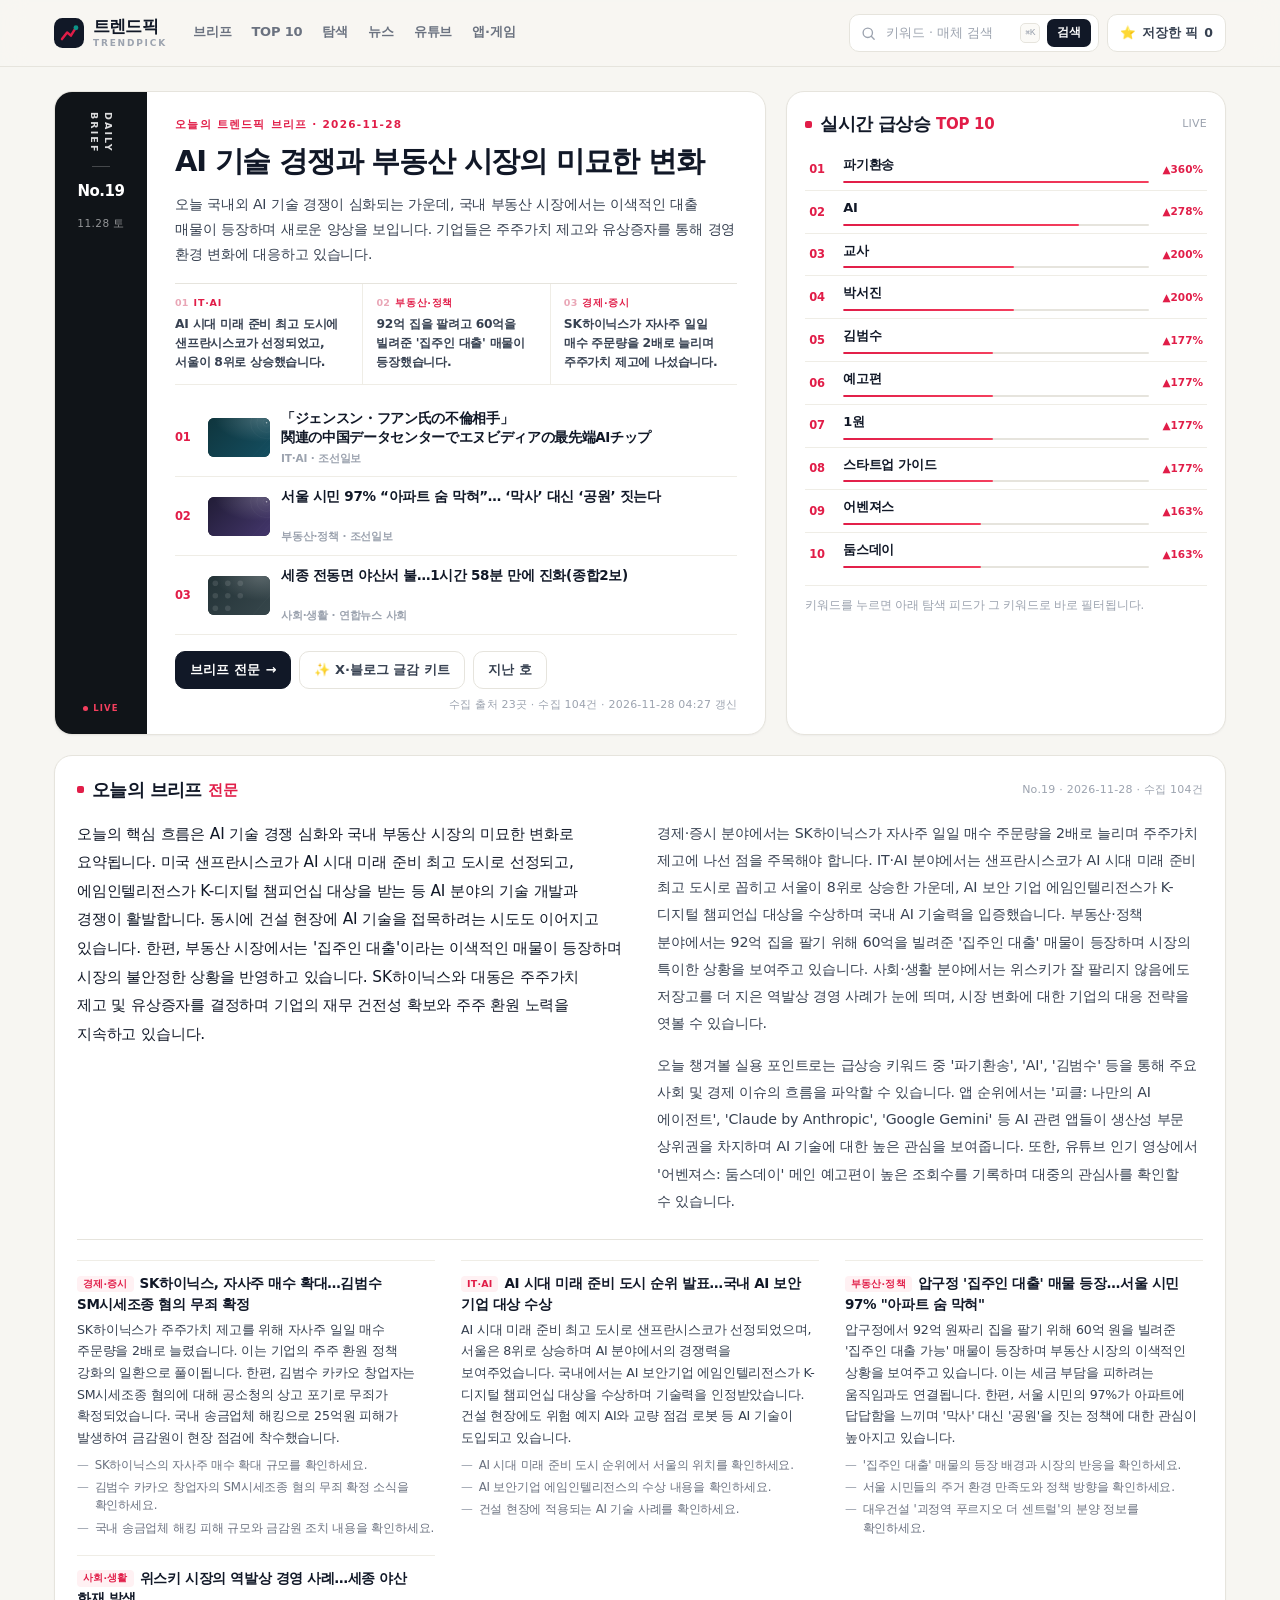
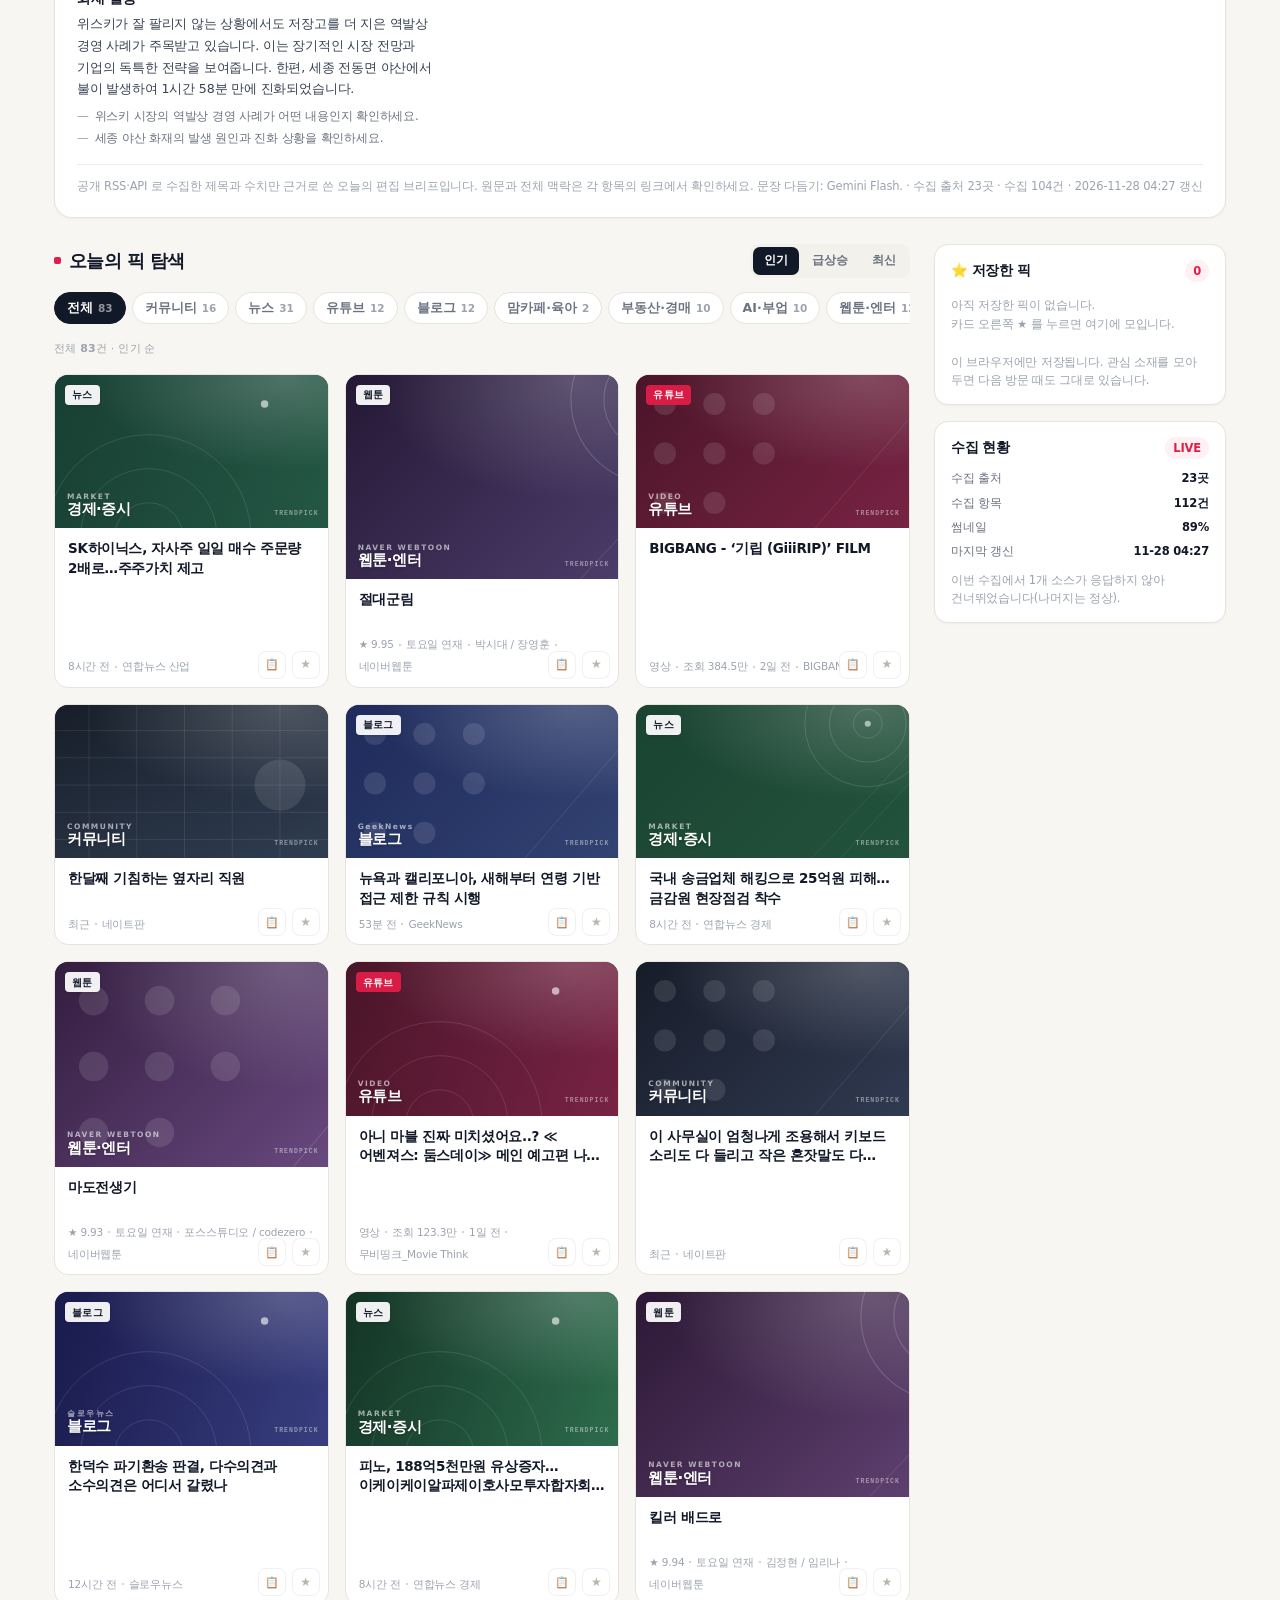
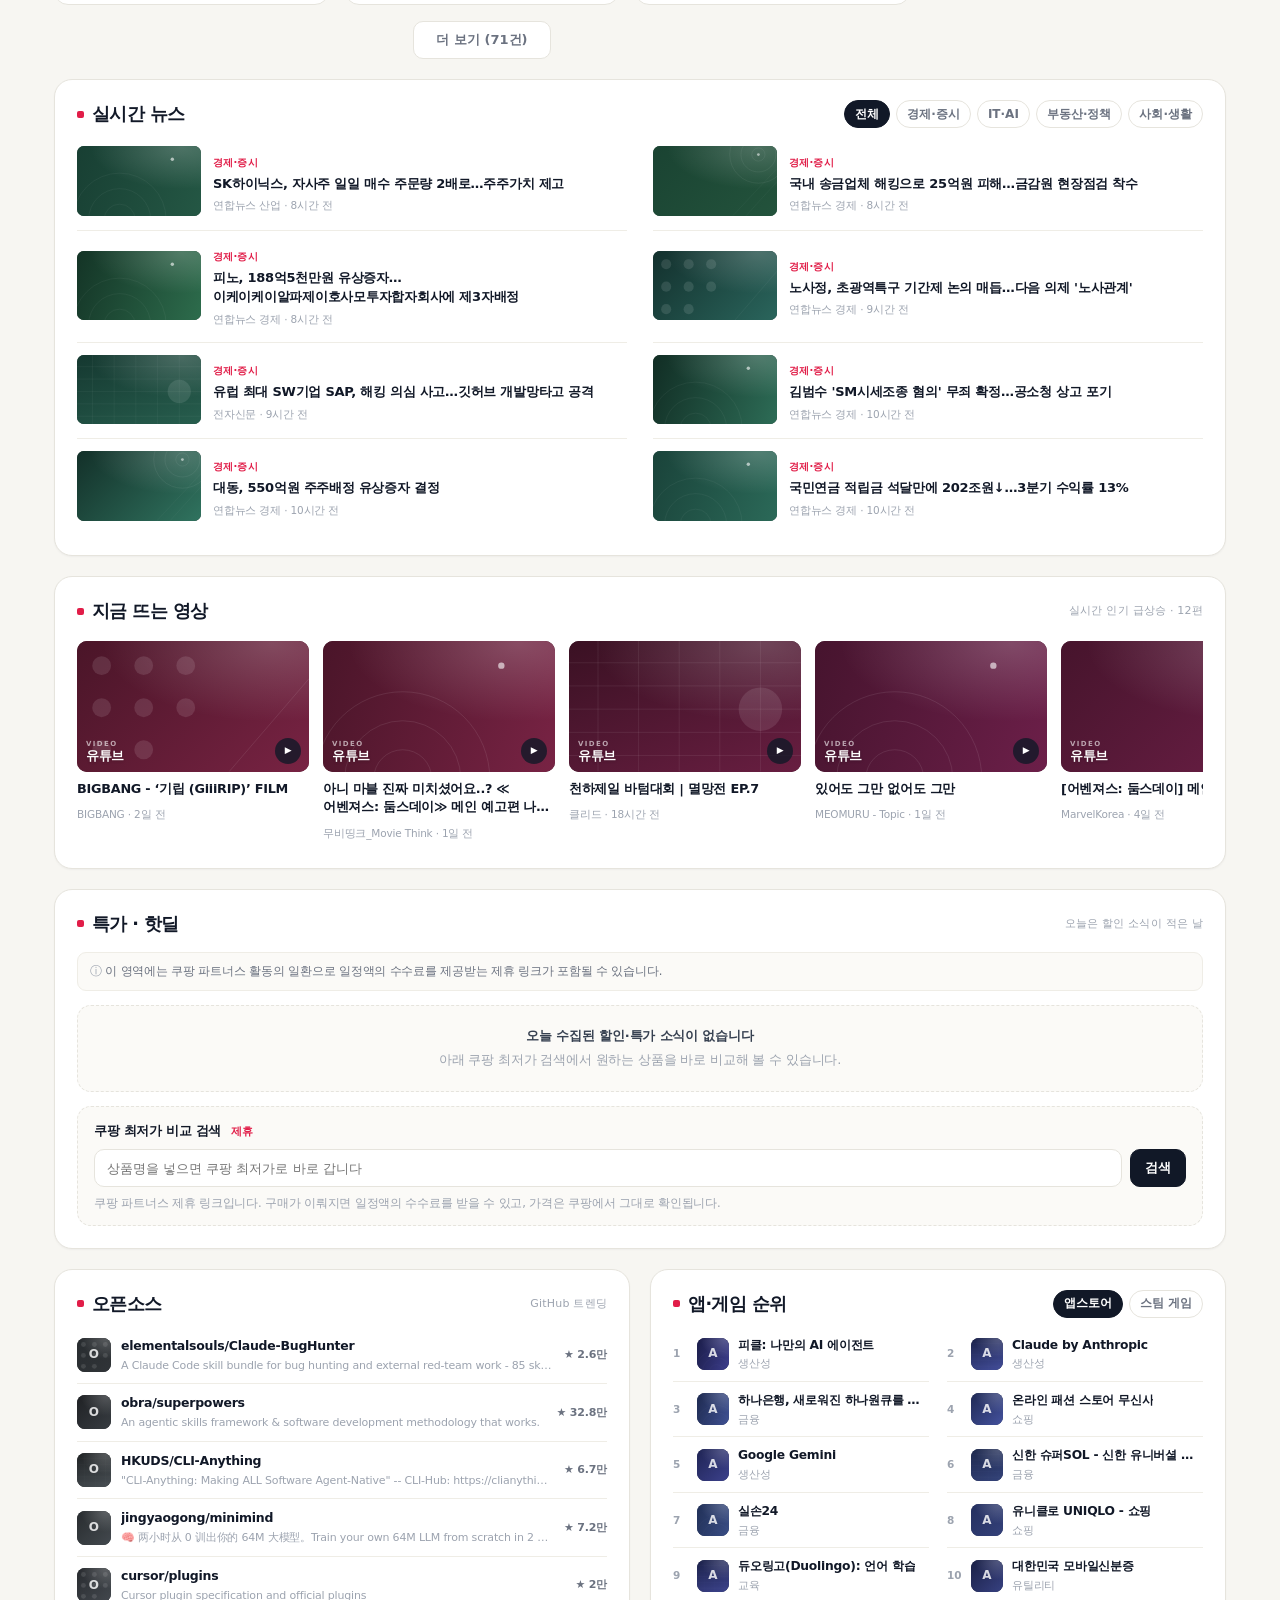
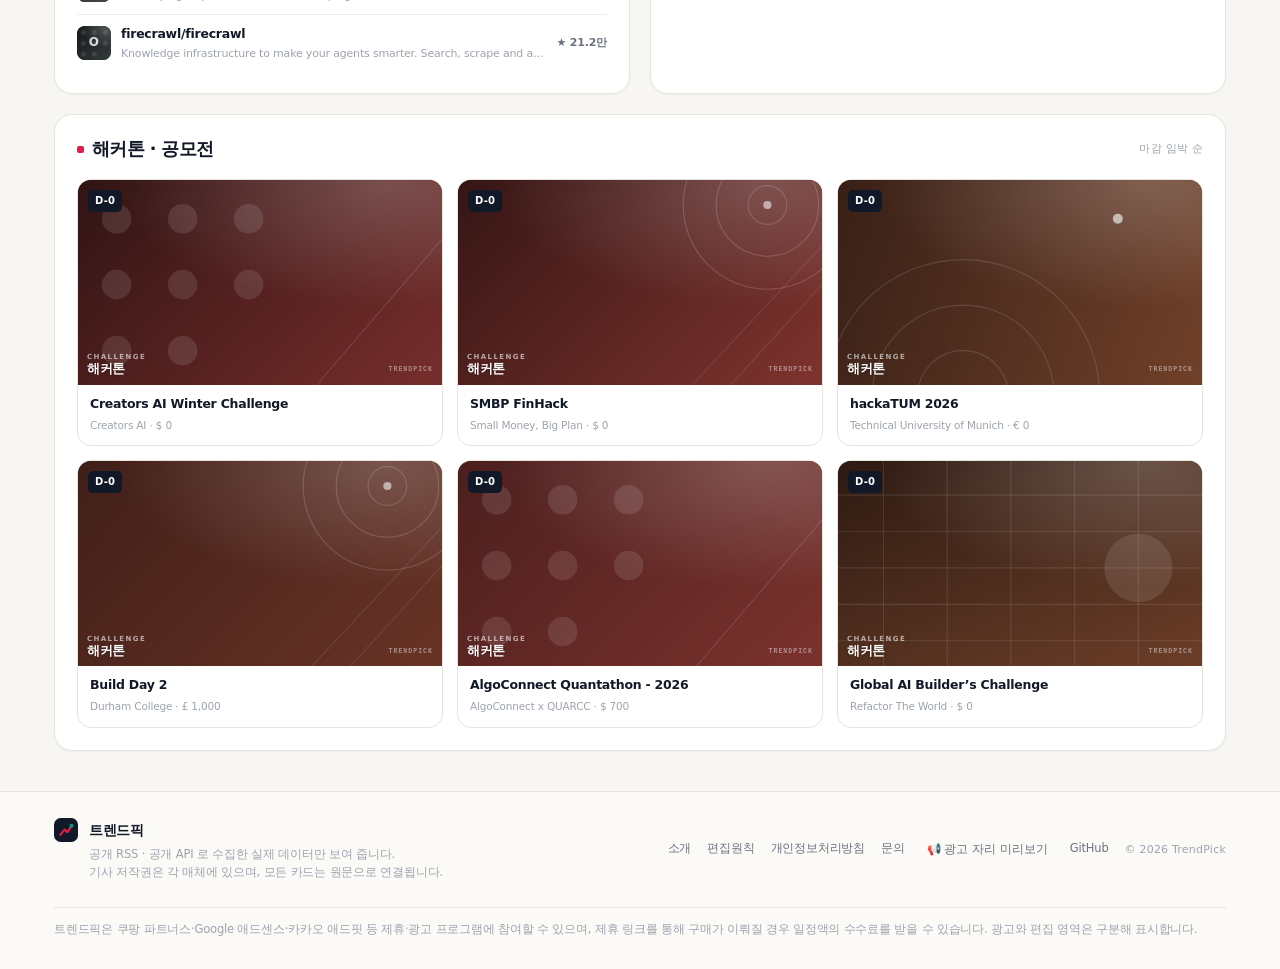
==== commit c783ec4f: "data: trendpick auto collect 2026-11-27T19:27:57Z" ====
--- a/index.html
+++ b/index.html
@@ -1004,7 +1004,7 @@
 
 <noscript><p style="padding:32px;text-align:center;font-family:sans-serif">이 화면은 자바스크립트가 필요합니다.</p></noscript>
 
-<script id="embeddedData" type="application/json">{"schema":"trendpick/3","generated_at":"2026-11-27T13:16:44+09:00","issue":{"no":18,"label":"No.18 (11.27)","date":"2026-11-27"},"stats":{"sources":31,"collected":112,"live_sources":24,"skipped_sources":2,"elapsed_sec":26.2},"sources":["AI타임스","Epitone Project - Topic","GeekNews","HKUDS","MEOMURU - Topic","MarvelKorea","T1","TGV Cinemas","Yim Siwan - Topic","cursor","elementalsouls","firecrawl","izna - Topic","jingyaogong","obra","괴물쥐 유튜브","김채호의 필름찢기","네이트판","더쿠","랄로","매일경제","매일경제 부동산","무비띵크_Movie Think","바이라인네트워크","벤처스퀘어","보배드림","슬로우뉴스","연합뉴스 경제","연합뉴스 사회","조선일보","클리드"],"youtube_mode":"api","site":{"repo":"econature7-lab/nori-traffic-scent","pages_url":"https://econature7-lab.github.io/nori-traffic-scent/"},"posts":[{"id":"c_9806e276ba","cat":"comm","source":"네이트판","source_key":"natepann","title":"수지니까 가능했다 고능하다","url":"https://pann.nate.com/talk/375738008","published":"","time":"최근","img":"https://thumb.pann.com/tc_240x152/https://fimg6.pann.com/new/download.jsp?FileID=69705475","keywords":["네이트판"],"sample":false,"topics_kw":[],"topics":[],"hot":63,"rise":227,"summary":"수지의 뛰어난 능력에 대한 커뮤니티 반응"},{"id":"c_183cbb4cd4","cat":"comm","source":"네이트판","source_key":"natepann","title":"수지, 김선호 주연 현혹 포스터 뜸 ㄷㄷㄷ드디어 오는구나 그래 이거지 이게 뱀파...","url":"https://pann.nate.com/talk/375738008","published":"","time":"최근","img":"","keywords":["네이트판"],"sample":false,"topics_kw":[],"topics":[],"hot":63,"rise":227,"summary":"수지, 김선호 주연 드라마 '현혹' 포스터 공개"},{"id":"c_ca1d0c800a","cat":"comm","source":"네이트판","source_key":"natepann","title":"제가 단톡방에 실수한건가요","url":"https://pann.nate.com/talk/375738387","published":"","time":"최근","img":"","keywords":["네이트판"],"sample":false,"topics_kw":[],"topics":[],"hot":63,"rise":227,"summary":"단체 채팅방에서의 실수에 대한 고민"},{"id":"c_0cfa9608e1","cat":"comm","source":"네이트판","source_key":"natepann","title":"회사 단톡방에 동료의 가족분 부고소식이 올라왔는데요 많은 경조사 중에 하나라서 대수롭지 않...","url":"https://pann.nate.com/talk/375738387","published":"","time":"최근","img":"","keywords":["네이트판"],"sample":false,"topics_kw":[],"topics":[],"hot":63,"rise":227,"summary":"동료 가족 부고 소식에 대한 단톡방 반응"},{"id":"c_1404bffb46","cat":"comm","source":"네이트판","source_key":"natepann","title":"남편의 동생 호칭을 어떻게 하시나요?","url":"https://pann.nate.com/talk/375738231","published":"","time":"최근","img":"","keywords":["네이트판"],"sample":false,"topics_kw":[],"topics":[],"hot":63,"rise":227,"summary":"남편 동생 호칭에 대한 질문과 고민"},{"id":"c_8d9a5aa6f3","cat":"comm","source":"네이트판","source_key":"natepann","title":"저와 남편이 2년 연애할때부터 시동생과 잘 어울렸어요. 그때는 ㅇㅇ 오빠 라고 불렀습니다. 엄...","url":"https://pann.nate.com/talk/375738231","published":"","time":"최근","img":"","keywords":["네이트판"],"sample":false,"topics_kw":[],"topics":[],"hot":63,"rise":227,"summary":"시동생 호칭 관련 개인적인 경험 공유"},{"id":"c_51c31ccc06","cat":"comm","source":"더쿠","source_key":"theqoo","title":"손연재 부부, 연세의료원에 30억원 기부…연재태아협진센터 설립","url":"https://theqoo.net/hot/4419519684","published":"","time":"최근","img":"","keywords":["더쿠"],"sample":false,"topics_kw":["webtoon"],"topics":["webtoon"],"hot":63,"rise":227,"summary":"손연재 부부, 연세의료원에 30억 기부"},{"id":"c_6c35283603","cat":"comm","source":"더쿠","source_key":"theqoo","title":"핫게 뮤지컬 배우 사과문","url":"https://theqoo.net/hot/4419500488","published":"","time":"최근","img":"","keywords":["더쿠"],"sample":false,"topics_kw":[],"topics":[],"hot":63,"rise":227,"summary":"뮤지컬 배우 사과문에 대한 커뮤니티 반응"},{"id":"c_6fe93477b0","cat":"comm","source":"더쿠","source_key":"theqoo","title":"남자 미용사 4달째 보는중인데 왜 맞팔은 안하지?","url":"https://theqoo.net/hot/4419478168","published":"","time":"최근","img":"","keywords":["더쿠"],"sample":false,"topics_kw":[],"topics":[],"hot":63,"rise":227,"summary":"남자 미용사와의 소셜 미디어 맞팔 고민"},{"id":"c_26696ee186","cat":"comm","source":"더쿠","source_key":"theqoo","title":"전부터 궁금했는데 큐알을 나한테주면 어떻게 그걸 찍으라는거야?","url":"https://theqoo.net/hot/4419470392","published":"","time":"최근","img":"","keywords":["더쿠"],"sample":false,"topics_kw":[],"topics":[],"hot":63,"rise":227,"summary":"QR 코드 사용 방법에 대한 궁금증"},{"id":"c_13f3c0d3bd","cat":"comm","source":"더쿠","source_key":"theqoo","title":"재혼황후 해외시청수 40%나 증가해서 싱글벙글한 디즈니플러스ㅋㅋㅋ","url":"https://theqoo.net/hot/4419464372","published":"","time":"최근","img":"","keywords":["더쿠"],"sample":false,"topics_kw":[],"topics":[],"hot":63,"rise":227,"summary":"재혼황후 해외 시청수 증가에 대한 반응"},{"id":"c_cd6d068c74","cat":"comm","source":"더쿠","source_key":"theqoo","title":"친한언니 40대인데 더치페이해서 짜침..","url":"https://theqoo.net/hot/4419457026","published":"","time":"최근","img":"","keywords":["더쿠"],"sample":false,"topics_kw":[],"topics":[],"hot":63,"rise":227,"summary":"40대 친한 언니와의 더치페이 고민"},{"id":"c_0eb19b395c","cat":"comm","source":"보배드림","source_key":"bobaedream","title":"손연재 30억 기부","url":"https://www.bobaedream.co.kr/view?code=best&No=1050471&vdate=","published":"","time":"최근","img":"https://file1.bobaedream.co.kr/humor/2026/11/27/11/show1795747017_804646924.jpg","keywords":["보배드림"],"sample":false,"topics_kw":["webtoon"],"topics":["webtoon"],"hot":63,"rise":227,"summary":"손연재의 30억 기부 소식에 대한 반응"},{"id":"c_40c99c955f","cat":"comm","source":"보배드림","source_key":"bobaedream","title":"친자확인 불일치 보다 더 끔찍하고 소름 돋는거","url":"https://www.bobaedream.co.kr/view?code=best&No=1050474&vdate=","published":"","time":"최근","img":"https://file1.bobaedream.co.kr/humor/2026/11/27/12/GQkJ1795750655_401802084.webp","keywords":["보배드림"],"sample":false,"topics_kw":[],"topics":[],"hot":63,"rise":227,"summary":"친자확인 불일치보다 더 끔찍한 상황"},{"id":"c_96e343bd4e","cat":"comm","source":"보배드림","source_key":"bobaedream","title":"영상) \"음료 챙겨드렸더니\"…단체 예약 손님들 정체 '감동'","url":"https://www.bobaedream.co.kr/view?code=best&No=1050467&vdate=","published":"","time":"최근","img":"https://file1.bobaedream.co.kr/humor/2026/11/27/12/BwkW1795750062_1558265992.webp","keywords":["보배드림"],"sample":false,"topics_kw":[],"topics":[],"hot":63,"rise":227},{"id":"c_c7885659b1","cat":"comm","source":"보배드림","source_key":"bobaedream","title":"어른 되면 불편해지는 이유","url":"https://www.bobaedream.co.kr/view?code=best&No=1050472&vdate=","published":"","time":"최근","img":"https://file1.bobaedream.co.kr/humor/2026/11/27/12/EgAW1795749575_650802120.jpg","keywords":["보배드림"],"sample":false,"topics_kw":[],"topics":[],"hot":63,"rise":227}],"news":[{"id":"n_7c9963559f","section":"경제·증시","feed_section":"경제·증시","title":"송미령 농식품장관 \"청년농 협업 경영 모델 지원\"","source":"연합뉴스 경제","url":"https://www.yna.co.kr/view/AKR20261127063200030","published":"2026-11-27T13:00:01+09:00","time":"16분 전","fresh":0.993,"keywords":[],"noise":false,"img":"https://img.yna.co.kr/photo/yna/YH/2026/10/22/PYH2026102209400001301_P2.jpg","sample":false,"cat":"news","hot":88,"rise":260,"comments":0,"views":0,"topics_kw":[],"topics":[]},{"id":"n_5611e9732a","section":"경제·증시","feed_section":"경제·증시","title":"與정년연장특위 노사합의 불발…10개월만 회동에도 접점 못찾아(종합)","source":"연합뉴스 경제","url":"https://www.yna.co.kr/view/AKR20261127069251001","published":"2026-11-27T12:18:14+09:00","time":"58분 전","fresh":0.976,"keywords":[],"noise":false,"img":"https://img.yna.co.kr/photo/yna/YH/2026/11/27/PYH2026112706070001300_P2.jpg","sample":false,"cat":"news","hot":87,"rise":254,"comments":0,"views":0,"topics_kw":[],"topics":[]},{"id":"n_6f739473de","section":"경제·증시","feed_section":"경제·증시","title":"\"OTT 공유 계정 단속에 이용 중단 속출…소비자 상담 급증\"","source":"연합뉴스 경제","url":"https://www.yna.co.kr/view/AKR20261126142100030","published":"2026-11-27T12:00:04+09:00","time":"1시간 전","fresh":0.968,"keywords":[],"noise":false,"img":"https://img.yna.co.kr/photo/cms/2019/02/11/61/PCM20190211000161990_P2.jpg","sample":false,"cat":"news","hot":86,"rise":248,"comments":0,"views":0,"topics_kw":[],"topics":[]},{"id":"n_68ce8ec41b","section":"경제·증시","feed_section":"경제·증시","title":"3분기 카드 해외사용액 66억달러 역대 최대…여행 지출 증가","source":"연합뉴스 경제","url":"https://www.yna.co.kr/view/AKR20261127064200002","published":"2026-11-27T12:00:02+09:00","time":"1시간 전","fresh":0.968,"keywords":[],"noise":false,"img":"https://img.yna.co.kr/photo/yna/YH/2026/08/18/PYH2026081811960001300_P2.jpg","sample":false,"cat":"news","hot":85,"rise":242,"comments":0,"views":0,"topics_kw":[],"topics":[]},{"id":"n_12e722ebae","section":"경제·증시","feed_section":"경제·증시","title":"소비자연맹 \"배달 매장 68.9% 이중가격…포장에도 배달가 적용\"","source":"연합뉴스 경제","url":"https://www.yna.co.kr/view/AKR20261127072000030","published":"2026-11-27T11:58:57+09:00","time":"1시간 전","fresh":0.968,"keywords":[],"noise":false,"img":"https://img.yna.co.kr/photo/yna/YH/2026/07/08/PYH2026070817020001300_P2.jpg","sample":false,"cat":"news","hot":84,"rise":236,"comments":0,"views":0,"topics_kw":[],"topics":[]},{"id":"n_b9bc5a0204","section":"경제·증시","feed_section":"경제·증시","title":"[게시판] 상상인증권 주원 대표이사, '사람 살리는 금융' 캠페인 동참","source":"연합뉴스 경제","url":"https://www.yna.co.kr/view/AKR20261127075500008","published":"2026-11-27T11:49:11+09:00","time":"1시간 전","fresh":0.964,"keywords":[],"noise":false,"img":"https://img.yna.co.kr/etc/inner/KR/2026/11/27/AKR20261127075500008_01_i_P2.jpg","sample":false,"cat":"news","hot":83,"rise":230,"comments":0,"views":0,"topics_kw":[],"topics":[]},{"id":"n_2cdad6c33b","section":"경제·증시","feed_section":"경제·증시","title":"국고채 금리 혼조세…3년물 장중 연 3.645%","source":"연합뉴스 경제","url":"https://www.yna.co.kr/view/AKR20261127077500008","published":"2026-11-27T11:42:42+09:00","time":"1시간 전","fresh":0.961,"keywords":[],"noise":false,"img":"https://r.yna.co.kr/global/home/v01/img/yonhapnews_logo_1200x800_kr01.jpg","sample":false,"cat":"news","hot":82,"rise":224,"comments":0,"views":0,"topics_kw":[],"topics":[]},{"id":"n_c0789f4efb","section":"경제·증시","feed_section":"경제·증시","title":"산업장관 \"노동특례, 첨단 연구개발 인력 한정…오해 없어야\"","source":"연합뉴스 경제","url":"https://www.yna.co.kr/view/AKR20261127076100003","published":"2026-11-27T11:32:18+09:00","time":"1시간 전","fresh":0.957,"keywords":[],"noise":false,"img":"https://img.yna.co.kr/photo/yna/YH/2026/11/09/PYH2026110907520001300_P2.jpg","sample":false,"cat":"news","hot":81,"rise":218,"comments":0,"views":0,"topics_kw":[],"topics":[]},{"id":"n_e5a1344c51","section":"IT·AI","feed_section":"IT·AI","title":"'GPT-6 아스트라'로 양자 중력 이론 제안…'클로드'로 반박도 등장","source":"AI타임스","url":"https://www.aitimes.com/news/articleView.html?idxno=217864","published":"2026-11-27T12:46:34+09:00","time":"29분 전","fresh":0.988,"keywords":[],"noise":false,"img":"https://cdn.aitimes.com/news/photo/202611/217864_222246_3632.jpg","sample":false,"cat":"news","hot":80,"rise":212,"comments":0,"views":0,"topics_kw":["ai"],"topics":["ai"]},{"id":"n_742af1ddcc","section":"IT·AI","feed_section":"경제·증시","title":"엔비디아발 'AI 조정' 잦아드나…코스피·코스닥 일제히 급등","source":"연합뉴스 경제","url":"https://www.yna.co.kr/view/AKR20261127078300008","published":"2026-11-27T12:39:14+09:00","time":"37분 전","fresh":0.985,"keywords":[],"noise":false,"img":"https://img.yna.co.kr/photo/yna/YH/2026/11/27/PYH2026112702590001300_P2.jpg","sample":false,"cat":"news","hot":79,"rise":206,"comments":0,"views":0,"topics_kw":["ai"],"topics":["ai"]},{"id":"n_0b27391c49","section":"IT·AI","feed_section":"IT·AI","title":"앤트로픽, MCP 서버에 '스킬' 도입…AI 에이전트에 업무 노하우까지 전달","source":"AI타임스","url":"https://www.aitimes.com/news/articleView.html?idxno=217847","published":"2026-11-27T12:23:23+09:00","time":"53분 전","fresh":0.978,"keywords":[],"noise":false,"img":"https://cdn.aitimes.com/news/photo/202611/217847_222245_1940.png","sample":false,"cat":"news","hot":78,"rise":200,"comments":0,"views":0,"topics_kw":["ai"],"topics":["ai"]},{"id":"n_48ec040dbe","section":"IT·AI","feed_section":"IT·AI","title":"영국 중앙은행 총재 \"미공개 최첨단 AI, 암호화 체계 위협 가능성\"","source":"AI타임스","url":"https://www.aitimes.com/news/articleView.html?idxno=217858","published":"2026-11-27T12:15:03+09:00","time":"1시간 전","fresh":0.974,"keywords":[],"noise":false,"img":"https://cdn.aitimes.com/news/photo/202611/217858_222243_957.png","sample":false,"cat":"news","hot":77,"rise":194,"comments":0,"views":0,"topics_kw":["ai"],"topics":["ai"]},{"id":"n_17526bd5b6","section":"IT·AI","feed_section":"경제·증시","title":"한국창업학회·중기중앙회, AI 시대 중기·벤처 성장 전략 모색","source":"연합뉴스 경제","url":"https://www.yna.co.kr/view/AKR20261127074200030","published":"2026-11-27T12:01:33+09:00","time":"1시간 전","fresh":0.969,"keywords":[],"noise":false,"img":"https://img.yna.co.kr/photo/cms/2026/03/22/45/PCM20260322000045990_P2.jpg","sample":false,"cat":"news","hot":76,"rise":188,"comments":0,"views":0,"topics_kw":["ai"],"topics":["ai"]},{"id":"n_a11aae8760","section":"IT·AI","feed_section":"IT·AI","title":"스위스 정부 \"AI 에이전트 활용 사이버 공격 5건 확인…4건 침해 성공\"","source":"AI타임스","url":"https://www.aitimes.com/news/articleView.html?idxno=217851","published":"2026-11-27T12:02:04+09:00","time":"1시간 전","fresh":0.969,"keywords":[],"noise":false,"img":"https://cdn.aitimes.com/news/photo/202611/217851_222234_1754.jpg","sample":false,"cat":"news","hot":75,"rise":182,"comments":0,"views":0,"topics_kw":["ai"],"topics":["ai"]},{"id":"n_ee92056ff7","section":"IT·AI","feed_section":"IT·AI","title":"SAP, AI 중심 구조조정 추진…최소 1만명 감원 검토","source":"AI타임스","url":"https://www.aitimes.com/news/articleView.html?idxno=217860","published":"2026-11-27T11:58:46+09:00","time":"1시간 전","fresh":0.968,"keywords":[],"noise":false,"img":"https://cdn.aitimes.com/news/photo/202611/217860_222241_4616.jpg","sample":false,"cat":"news","hot":74,"rise":176,"comments":0,"views":0,"topics_kw":["ai"],"topics":["ai"]},{"id":"n_6074e515c1","section":"IT·AI","feed_section":"사회·생활","title":"교육부, AI 중점학교 성과공유회 개최…우수사례 시상도","source":"연합뉴스 사회","url":"https://www.yna.co.kr/view/AKR20261127061700530","published":"2026-11-27T12:00:03+09:00","time":"1시간 전","fresh":0.968,"keywords":[],"noise":false,"img":"https://img.yna.co.kr/etc/inner/KR/2026/11/27/AKR20261127061700530_01_i_P2.jpg","sample":false,"cat":"news","hot":73,"rise":170,"comments":0,"views":0,"topics_kw":["ai"],"topics":["ai"]},{"id":"n_4728f5677f","section":"부동산·정책","feed_section":"부동산·정책","title":"인허가 3분의 1토막·악성 미분양 2455호…부산시 “지방 맞춤형 대책 달라”","source":"매일경제 부동산","url":"https://www.mk.co.kr/news/realestate/12220039","published":"2026-11-27T11:22:57+09:00","time":"1시간 전","fresh":0.953,"keywords":["부동산"],"noise":false,"img":"https://pimg.mk.co.kr/news/cms/202611/27/news-p.v1.20261127.9c2ed1d256834095875010a312ceeb8a_R.png","sample":false,"cat":"news","hot":72,"rise":164,"comments":0,"views":0,"topics_kw":["estate"],"topics":["estate"]},{"id":"n_897f030a5b","section":"부동산·정책","feed_section":"부동산·정책","title":"집값 25%만 먼저 낼까 땅 빼고 아파트만 살까 … 현금 적은 2030의 청약법","source":"매일경제 부동산","url":"https://www.mk.co.kr/news/realestate/12220034","published":"2026-11-27T11:20:04+09:00","time":"1시간 전","fresh":0.952,"keywords":["부동산"],"noise":false,"img":"https://pimg.mk.co.kr/news/cms/202611/27/news-p.v1.20261126.a8d365a217ac46908e8f29b4ec53552e_R.jpg","sample":false,"cat":"news","hot":71,"rise":158,"comments":0,"views":0,"topics_kw":["estate"],"topics":["estate"]},{"id":"n_be90b4f8d7","section":"부동산·정책","feed_section":"부동산·정책","title":"서울 신축 경희궁 에피트, 소형에 청약 몰렸다...‘25억 국평’은 주춤","source":"매일경제 부동산","url":"https://www.mk.co.kr/news/realestate/12220003","published":"2026-11-27T10:51:29+09:00","time":"2시간 전","fresh":0.94,"keywords":["부동산"],"noise":false,"img":"https://pimg.mk.co.kr/news/cms/202611/27/news-p.v1.20261030.13a7e7820f0e4e69a40e29bb69c7285e_R.jpg","sample":false,"cat":"news","hot":70,"rise":152,"comments":0,"views":0,"topics_kw":["estate"],"topics":["estate"]},{"id":"n_13f368f0eb","section":"부동산·정책","feed_section":"부동산·정책","title":"“집값보다 높은 전세금에 주택 55채 매입”…전세사기 의심 88건 덜미","source":"매일경제 부동산","url":"https://www.mk.co.kr/news/economy/12219982","published":"2026-11-27T10:35:27+09:00","time":"2시간 전","fresh":0.933,"keywords":["부동산"],"noise":false,"img":"https://pimg.mk.co.kr/news/cms/202611/27/news-p.v1.20261127.45bc300f961e41fda21dccdd31abf64a_R.jpeg","sample":false,"cat":"news","hot":69,"rise":146,"comments":0,"views":0,"topics_kw":["estate"],"topics":["estate"]},{"id":"n_90105dbbfa","section":"부동산·정책","feed_section":"부동산·정책","title":"“우리 집에서도 한강뷰”…마포 한신오피스텔 일대 재개발 추진","source":"매일경제 부동산","url":"https://www.mk.co.kr/news/realestate/12219977","published":"2026-11-27T10:31:05+09:00","time":"2시간 전","fresh":0.931,"keywords":["부동산"],"noise":false,"img":"https://pimg.mk.co.kr/news/cms/202611/27/news-p.v1.20261127.ebe1f831a75f47128f27651444a4e071_R.png","sample":false,"cat":"news","hot":68,"rise":140,"comments":0,"views":0,"topics_kw":["estate"],"topics":["estate"]},{"id":"n_e941b7924f","section":"부동산·정책","feed_section":"부동산·정책","title":"“이틀 새 6000만원 올랐다”…서울 주춤한 사이 경기 남부 ‘불장’","source":"매일경제 부동산","url":"https://www.mk.co.kr/news/realestate/12219936","published":"2026-11-27T09:48:35+09:00","time":"3시간 전","fresh":0.913,"keywords":["부동산"],"noise":false,"img":"https://pimg.mk.co.kr/news/cms/202611/27/news-p.v1.20261109.5f75b2f223ad4aa3b5b9060a3d0e354e_R.png","sample":false,"cat":"news","hot":67,"rise":134,"comments":0,"views":0,"topics_kw":[],"topics":["estate"]},{"id":"n_8e2ffbe9e6","section":"부동산·정책","feed_section":"부동산·정책","title":"“해상풍력 사업 역량 강화”…아이에스동서, 석션기초 기술 상용화 협력","source":"매일경제 부동산","url":"https://www.mk.co.kr/news/business/12219926","published":"2026-11-27T09:35:26+09:00","time":"3시간 전","fresh":0.908,"keywords":["부동산"],"noise":false,"img":"https://pimg.mk.co.kr/news/cms/202611/27/news-p.v1.20261127.c18f762664e84baea382c7db38e80bb2_R.jpg","sample":false,"cat":"news","hot":66,"rise":128,"comments":0,"views":0,"topics_kw":[],"topics":["estate"]},{"id":"n_11ef20bb3a","section":"부동산·정책","feed_section":"부동산·정책","title":"영등포구 문래미원 59.4㎡ 10억 2천만원… 최근 3년 신고가 [MAI부동산]","source":"매일경제 부동산","url":"https://www.mk.co.kr/news/realestate/12219862","published":"2026-11-27T09:10:40+09:00","time":"4시간 전","fresh":0.898,"keywords":["부동산"],"noise":false,"img":"https://static.mk.co.kr/facebook_mknews.jpg","sample":false,"cat":"news","hot":65,"rise":122,"comments":0,"views":0,"topics_kw":["estate"],"topics":["estate"]},{"id":"n_ae51d7c1eb","section":"사회·생활","feed_section":"경제·증시","title":"“원룸에 김치냉장고까지 사치 아니냐고요?”…5만대 팔린 ‘미니의 반란’","source":"매일경제","url":"https://www.mk.co.kr/news/economy/12220071","published":"2026-11-27T13:11:26+09:00","time":"4분 전","fresh":0.998,"keywords":["헤드라인"],"noise":false,"img":"https://pimg.mk.co.kr/news/cms/202611/27/news-p.v1.20261127.07cbe66a65e345d18168c8c843038ffd_R.png","sample":false,"cat":"news","hot":64,"rise":116,"comments":0,"views":0,"topics_kw":[],"topics":[]},{"id":"n_7f88a7e28e","section":"사회·생활","feed_section":"사회·생활","title":"과학기술인공제회도 해킹당했다…회원 정보 21만 건 유출","source":"조선일보","url":"https://www.chosun.com/economy/tech_it/2026/11/27/QOALEAOOOJGY5PPYJWWXHGCHFU/","published":"2026-11-27T04:11:40+00:00","time":"4분 전","fresh":0.998,"keywords":[],"noise":false,"img":"https://www.chosun.com/resizer/v2/LEW5KSAOXZA4NFJZY2QPLTH5AI.jpg?auth=b78bb5537f86f92123d48211e04f2ccc0df975ce116347fa84f5aaf891616457&smart=true&width=649&height=240","sample":false,"cat":"news","hot":63,"rise":110,"comments":0,"views":0,"topics_kw":[],"topics":[]},{"id":"n_d64d6108c1","section":"사회·생활","feed_section":"사회·생활","title":"'2026 팔색미인 치어리더 스타 대상', 사직구장 특유의 응원 열기를 이어간 롯데 치어리더단","source":"조선일보","url":"https://www.chosun.com/sports/baseball/2026/11/27/MU3WENTEGU2TSNZRHBQTSYZTGY/","published":"2026-11-27T04:11:00+00:00","time":"5분 전","fresh":0.998,"keywords":[],"noise":false,"img":"https://www.chosun.com/resizer/v2/GU2DCYLEMJQTKNBQME3WKOJVHA.png?auth=12f65bf1095f093b72e239849f22bc897357efba230cc361c23a886e399eaa03&smart=true&width=650&height=365","sample":false,"cat":"news","hot":62,"rise":104,"comments":0,"views":0,"topics_kw":[],"topics":[]},{"id":"n_55eb3dc029","section":"사회·생활","feed_section":"경제·증시","title":"“신고하면 최대 30억원”…건보공단, ‘가짜 직장가입자’ 전쟁 선포","source":"매일경제","url":"https://www.mk.co.kr/news/economy/12220070","published":"2026-11-27T13:09:14+09:00","time":"7분 전","fresh":0.997,"keywords":["헤드라인"],"noise":false,"img":"https://pimg.mk.co.kr/news/cms/202611/27/rcv.NEWS1.NEWS1.20261020.2026-10-20T141558_1008168790_FINANCE-STOCK_I_R.jpg","sample":false,"cat":"news","hot":61,"rise":98,"comments":0,"views":0,"topics_kw":[],"topics":[]},{"id":"n_ecfd0e6004","section":"사회·생활","feed_section":"경제·증시","title":"“수능 부정행위 잡으면 최소 1억”…신고·제보 300건 넘게 쏟아졌다","source":"매일경제","url":"https://www.mk.co.kr/news/society/12220069","published":"2026-11-27T13:09:02+09:00","time":"7분 전","fresh":0.997,"keywords":["헤드라인"],"noise":false,"img":"https://pimg.mk.co.kr/news/cms/202611/27/rcv.YNA.20261119.PYH2026111903180005300_R.jpg","sample":false,"cat":"news","hot":60,"rise":92,"comments":0,"views":0,"topics_kw":[],"topics":[]},{"id":"n_b6d89c829f","section":"사회·생활","feed_section":"경제·증시","title":"장동혁, 한동훈 복당 요구에 “법적으로 해결하라”…재징계도 거론","source":"매일경제","url":"https://www.mk.co.kr/news/politics/12220068","published":"2026-11-27T13:08:00+09:00","time":"8분 전","fresh":0.997,"keywords":["헤드라인"],"noise":false,"img":"https://pimg.mk.co.kr/news/cms/202611/27/rcv.YNA.20261127.PYH2026112706470001300_R.jpg","sample":false,"cat":"news","hot":59,"rise":90,"comments":0,"views":0,"topics_kw":[],"topics":[]},{"id":"n_940654fcd0","section":"사회·생활","feed_section":"사회·생활","title":"지난달 OTT(온라인 동영상 서비스) 이용권 재판매 관련 상담, 전달 대비 8배 증가","source":"조선일보","url":"https://www.chosun.com/economy/economy_general/2026/11/27/77NGTKEM25DN5AF5OAQ3BAPTWE/","published":"2026-11-27T04:10:24+00:00","time":"6분 전","fresh":0.997,"keywords":[],"noise":false,"img":"https://www.chosun.com/resizer/v2/MJSWEYJQGY4TCNZSG43TAYTEMY.jpg?auth=153e3b94e0566bc313fa7e627ffdd6e0484a93a505a9df3f13ea17ce036da4fb&smart=true&width=510&height=160","sample":false,"cat":"news","hot":58,"rise":90,"comments":0,"views":0,"topics_kw":[],"topics":[]},{"id":"n_02d750e3eb","section":"사회·생활","feed_section":"사회·생활","title":"삼청각에서 K팝 댄스 파티라니…KOAGA·SLOWBURN 출격, 27일 파격 축제","source":"조선일보","url":"https://www.chosun.com/entertainments/music/2026/11/27/MMZTANZZHEZTAMLGGZRTGOLDGM/","published":"2026-11-27T04:10:00+00:00","time":"6분 전","fresh":0.997,"keywords":[],"noise":false,"img":"https://www.chosun.com/resizer/v2/MYYDMZDEGMZTMMBSGNRWCOJSMQ.jpg?auth=904737f47497e6d68b7947e2e7fe757acd333e03c7b7e2b8227cb12a2a88da13&smart=true&width=530&height=706","sample":false,"cat":"news","hot":57,"rise":90,"comments":0,"views":0,"topics_kw":[],"topics":[]}],"videos":[{"id":"y_57364f414d","rank":1,"kind":"long","title":"있어도 그만 없어도 그만","channel":"MEOMURU - Topic","views":74570,"published":"2026-11-26T03:00:07Z","time":"1일 전","url":"https://www.youtube.com/watch?v=Dp2xVG6YHf0","img":"https://i.ytimg.com/vi/Dp2xVG6YHf0/hqdefault.jpg","sample":false,"cat":"youtube","source":"MEOMURU - Topic","hot":77,"rise":245,"comments":0,"keywords":["유튜브","long"],"topics_kw":[],"topics":[]},{"id":"y_4d88617aba","rank":2,"kind":"long","title":"아니 마블 진짜 미치셨어요..? ≪어벤져스: 둠스데이≫ 메인 예고편 나노 분석 3탄 & 떡밥 총정리","channel":"무비띵크_Movie Think","views":953240,"published":"2026-11-26T10:35:45Z","time":"17시간 전","url":"https://www.youtube.com/watch?v=lw5QpAdo3WI","img":"https://i.ytimg.com/vi/lw5QpAdo3WI/hqdefault.jpg","sample":false,"cat":"youtube","source":"무비띵크_Movie Think","hot":76,"rise":240,"comments":0,"keywords":["유튜브","long"],"topics_kw":[],"topics":[]},{"id":"y_bb23d32e9f","rank":3,"kind":"long","title":"랄부","channel":"랄로","views":1167572,"published":"2026-11-25T07:50:08Z","time":"1일 전","url":"https://www.youtube.com/watch?v=32KECPoRi2U","img":"https://i.ytimg.com/vi/32KECPoRi2U/hqdefault.jpg","sample":false,"cat":"youtube","source":"랄로","hot":75,"rise":235,"comments":0,"keywords":["유튜브","long"],"topics_kw":[],"topics":[]},{"id":"y_acae5f2ee3","rank":4,"kind":"long","title":"Winter","channel":"Epitone Project - Topic","views":27707,"published":"2026-11-26T09:03:54Z","time":"19시간 전","url":"https://www.youtube.com/watch?v=4Di16_aaq0s","img":"https://i.ytimg.com/vi/4Di16_aaq0s/hqdefault.jpg","sample":false,"cat":"youtube","source":"Epitone Project - Topic","hot":74,"rise":230,"comments":0,"keywords":["유튜브","long"],"topics_kw":[],"topics":[]},{"id":"y_cd431c33d0","rank":5,"kind":"long","title":"[어벤져스: 둠스데이] 메인 예고편","channel":"MarvelKorea","views":5469715,"published":"2026-11-23T14:19:20Z","time":"3일 전","url":"https://www.youtube.com/watch?v=Oae1ZnQ15gQ","img":"https://i.ytimg.com/vi/Oae1ZnQ15gQ/hqdefault.jpg","sample":false,"cat":"youtube","source":"MarvelKorea","hot":73,"rise":225,"comments":0,"keywords":["유튜브","long"],"topics_kw":[],"topics":[]},{"id":"y_c5eb5507ff","rank":6,"kind":"long","title":"Welcome Back Home, Zeus","channel":"T1","views":2263897,"published":"2026-11-25T10:06:33Z","time":"1일 전","url":"https://www.youtube.com/watch?v=gfVF1LRvluY","img":"https://i.ytimg.com/vi/gfVF1LRvluY/hqdefault.jpg","sample":false,"cat":"youtube","source":"T1","hot":72,"rise":220,"comments":0,"keywords":["유튜브","long"],"topics_kw":[],"topics":[]},{"id":"y_85c51d1a82","rank":7,"kind":"long","title":"Like You","channel":"Yim Siwan - Topic","views":223676,"published":"2026-11-24T09:01:29Z","time":"2일 전","url":"https://www.youtube.com/watch?v=cS7xovz4DH0","img":"https://i.ytimg.com/vi/cS7xovz4DH0/hqdefault.jpg","sample":false,"cat":"youtube","source":"Yim Siwan - Topic","hot":71,"rise":215,"comments":0,"keywords":["유튜브","long"],"topics_kw":[],"topics":[]},{"id":"y_d21bbfba7b","rank":8,"kind":"long","title":"하 진짜 미친놈들 ㅋㅋㅋㅋㅋ [어벤져스 둠스데이 예고편 리뷰]","channel":"김채호의 필름찢기","views":212735,"published":"2026-11-26T11:45:22Z","time":"16시간 전","url":"https://www.youtube.com/watch?v=TZU9OpJLwaE","img":"https://i.ytimg.com/vi/TZU9OpJLwaE/hqdefault.jpg","sample":false,"cat":"youtube","source":"김채호의 필름찢기","hot":70,"rise":210,"comments":0,"keywords":["유튜브","long"],"topics_kw":[],"topics":[]},{"id":"y_e8a1d292d6","rank":9,"kind":"long","title":"난 처음부터 너였어 | 멸망전 EP.6","channel":"클리드","views":273609,"published":"2026-11-26T13:40:26Z","time":"14시간 전","url":"https://www.youtube.com/watch?v=MK498Mm4eRo","img":"https://i.ytimg.com/vi/MK498Mm4eRo/hqdefault.jpg","sample":false,"cat":"youtube","source":"클리드","hot":69,"rise":205,"comments":0,"keywords":["유튜브","long"],"topics_kw":[],"topics":[]},{"id":"y_de291a6bc7","rank":10,"kind":"long","title":"IWALY (Remain in Love)","channel":"izna - Topic","views":159038,"published":"2026-11-25T09:03:11Z","time":"1일 전","url":"https://www.youtube.com/watch?v=c12fD7gMMHg","img":"https://i.ytimg.com/vi/c12fD7gMMHg/hqdefault.jpg","sample":false,"cat":"youtube","source":"izna - Topic","hot":68,"rise":200,"comments":0,"keywords":["유튜브","long"],"topics_kw":[],"topics":[]},{"id":"y_951bf17c0b","rank":11,"kind":"long","title":"Avengers Doomsday | Magneto vs Doom | Get Your Tickets at TGV Now","channel":"TGV Cinemas","views":2701748,"published":"2026-11-26T04:00:26Z","time":"1일 전","url":"https://www.youtube.com/watch?v=DzgorMtx38c","img":"https://i.ytimg.com/vi/DzgorMtx38c/hqdefault.jpg","sample":false,"cat":"youtube","source":"TGV Cinemas","hot":67,"rise":195,"comments":0,"keywords":["유튜브","long"],"topics_kw":[],"topics":[]},{"id":"y_0b84ad8507","rank":12,"kind":"long","title":"40분 게임의 마침표","channel":"괴물쥐 유튜브","views":396677,"published":"2026-11-26T13:00:34Z","time":"15시간 전","url":"https://www.youtube.com/watch?v=N2jkSsS5sUg","img":"https://i.ytimg.com/vi/N2jkSsS5sUg/hqdefault.jpg","sample":false,"cat":"youtube","source":"괴물쥐 유튜브","hot":66,"rise":190,"comments":0,"keywords":["유튜브","long"],"topics_kw":[],"topics":[]}],"blogs":[{"id":"b_7636e42f66","title":"Show GN: RealView - 머스크가 공개한 테슬라 Reality View 구조를 코드로 구현, 맥북 한 대로 학습","source":"GeekNews","url":"https://news.hada.io/topic?id=37934&utm_source=geeknews&utm_medium=rss&utm_campaign=news","time":"1시간 전","desc":"11월 22일 일론 머스크가 테슬라 차량 화면(Reality View)을 어떻게 만드는지 X에 짧게 공개했습니다. 비전 인코더의 특징값을 별도의 확산 모델에 넣고, 확산 모델은 자기가 직전에 그린 화면에 노이즈를 섞은 것을 디노이즈해 다음 8프레임을 그린다는 내용입니다. 이걸 그대로 코드로 옮겨 맥북 한 대로 학습했고, ","keywords":[],"img":"https://social.news.hada.io/topic/37934/pdfa2a83c799c003d569f7d6500e7a89","sample":false,"cat":"web","hot":62,"rise":140,"topics_kw":[],"topics":[]},{"id":"b_0c1a47cde1","title":"Slow Letter: November 27, 2026.","source":"슬로우뉴스","url":"https://slownews.kr/170311","time":"3시간 전","desc":"Tightening Clock Ticks Again, Base Rate Rises to 3.25%. Dot Plot Weighs Toward Further Hikes. What Matters Now. Trickle-Down Effect in Sight? Hoeing Before It’s Too Late. Real Inco","keywords":["slowletter_english_version","경제"],"img":"https://slownews.kr/wp-content/uploads/2026/06/photo_2026-06-03_09-42-33.jpg","sample":false,"cat":"web","hot":62,"rise":140,"topics_kw":[],"topics":[]},{"id":"b_09e6dc4d65","title":"컴업 2026, 역대 최대 규모로 열린다","source":"바이라인네트워크","url":"https://byline.network/2026/11/4382092034/","time":"14시간 전","desc":"글로벌 스타트업 축제 ‘컴업(COMEUP) 2026’이 역대 최대 규모로 열린다. 올해는 더 많은 국가와 기업이 참여하며 딥테크부터 뷰티·식음료와 같은 소비재까지 다양한 산업 분야를 조명할 예정이다. 일반 관람객을 위한 프로그램도 늘리고 스타트업 제품과 서비스를 직접 체험할 수 있는 공간도 새롭게 마련했다.","keywords":["기사","스타트업","중기부"],"img":"https://cdn.byline.network/wp-content/uploads/2026/11/COMEUP-media-day-1.jpg","sample":false,"cat":"web","hot":62,"rise":140,"topics_kw":[],"topics":[]},{"id":"b_800a33aa59","title":"제주창조경제혁신센터, 지역 투자금 30.4억원으로 정부 R&D 160.8억원 확보…기술창업 생태계 키운다","source":"벤처스퀘어","url":"https://www.venturesquare.net/1132117/","time":"5시간 전","desc":"제주창조경제혁신센터와 제주특별자치도가 지역 투자재원 30억4,000만원을 기반으로 총 22개 기업의 팁스 선정을 이끌고 160억8,000만원의 정부 R&D 매칭지원금을 확보했다. 올해는 추천기업 8개사가 모두 팁스에 선정돼 총 71억원의 정부 지원금을 확보했으며, 주요... The post 제주창조경제혁신센터, 지역 투자","keywords":["스타트업 가이드","TIPS","기술창업"],"img":"https://www.venturesquare.net/wp-content/uploads/2026/11/TIPS-2-352x522.jpg","sample":false,"cat":"web","hot":62,"rise":140,"topics_kw":[],"topics":[]},{"id":"b_91bc0fae16","title":"USAID Files - 빅테크 협력과 허위정보 대응에 관한 내부 자료","source":"GeekNews","url":"https://news.hada.io/topic?id=37933&utm_source=geeknews&utm_medium=rss&utm_campaign=news","time":"1시간 전","desc":"USAID의 내부 이메일, 브리핑, 기획 문서가 공개됐으며, 법률 자문에는 빅테크와의 협력이 언론에 드러나지 않도록 주의하라는 조언 이 포함돼 있음 함께 공개된 직원용 웨비나는 봇, 알고리듬 조작, 전문 트롤 을 허위정보 확산의 세 가지 수단으로 구분하고 선거 개입 사례를 분석함 필리핀의 조직적 소셜미디어 캠페인과 나이지","keywords":[],"img":"https://social.news.hada.io/topic/37933/p252951a1ec4db368c8879240883eab0","sample":false,"cat":"web","hot":62,"rise":140,"topics_kw":[],"topics":[]},{"id":"b_69449e59fe","title":"가난할수록 더 가난해진다, 낙수효과는 언제 오나: 슬로우레터 11월27일.","source":"슬로우뉴스","url":"https://slownews.kr/170293","time":"5시간 전","desc":"🎧 긴축 시계 다시 돈다, 기준금리 3.25%로 인상. 점도표를 보니 추가 인상에 무게. 쟁점과 현안. 낙수효과 있을까. 가래로 막지 않으려 호미질한다. 실질소득은 줄었다. 이임성과 이정훈, 조작기소 특검 후보. 더 깊게 읽기. 올해 종합부동산세 73만 명. 마이크론 목표주가 반토막 친 이유. 지난해 초중고 학생 자살 2","keywords":["컨텍스트 레터.","경제"],"img":"https://slownews.kr/wp-content/uploads/2026/11/Screenshot-2026-11-27-at-5.00.24-AM-1000x582-1.png","sample":false,"cat":"web","hot":62,"rise":140,"topics_kw":[],"topics":[]},{"id":"b_46b8f6e6ab","title":"청소년 디지털 규제, ‘셧다운제’ 전철 밟지 않으려면","source":"바이라인네트워크","url":"https://byline.network/2026/11/26-669/","time":"18시간 전","desc":"“전면 금지가 실효성이 없다는 것은 이미 셧다운제를 통해 밝혀졌다. 헌법재판소에서 위헌 결정이 나오지는 않았지만 결국 운영에 실패해 폐지됐다. 우리에게는 그런 역사적 교훈이 있다.” 26일 한국법정책학회가 서울 여의도 FKI타워에서 개최한 ‘디지털 일상화 시대, 함께 가는 청소년 디지털 환경을 위한 정책 방안 모색 세미나","keywords":["기사","콘텐츠·게임","플랫폼·커머스"],"img":"https://cdn.byline.network/wp-content/uploads/2026/11/DJI.jpg","sample":false,"cat":"web","hot":62,"rise":140,"topics_kw":[],"topics":[]},{"id":"b_b87860762c","title":"[VS 현장] 55개국·463개 기업과 기관이 서울로…‘컴업 2026’, 글로벌 창업의 판을 넓히다","source":"벤처스퀘어","url":"https://www.venturesquare.net/1132111/","time":"5시간 전","desc":"중소벤처기업부가 26일 서울 스타트업벤처 캠퍼스 서울(SVC)에서 ‘컴업 2026 미디어데이’를 열고 올해 행사 운영 방향을 공개했다. 오는 12월 9일부터 11일까지 서울 코엑스에서 열리는 컴업에는 전 세계 55개국과 463개 전시 기업·기관이 참여한다. 올해는 AI... The post [VS 현장] 55개국·463개","keywords":["Special Post","스타트업 가이드","현장스케치"],"img":"https://www.venturesquare.net/wp-content/uploads/2026/11/unnamed-95-783x522.jpg","sample":false,"cat":"web","hot":62,"rise":140,"topics_kw":[],"topics":[]},{"id":"b_63eb7a64c4","title":"Show GN: ARCUS-STACK - 매번하는 반복을 조금 더 똑똑하게, 여러 AI 코딩 에이전트에게 시킬 수 있는 스킬팩","source":"GeekNews","url":"https://news.hada.io/topic?id=37932&utm_source=geeknews&utm_medium=rss&utm_campaign=news","time":"1시간 전","desc":"에이전트마다 스킬·룰 포맷이 달라서 불편해서 하나 만들어봤습니다. 스킬은 SKILL.md 표준으로만 작성해서 Antigravity(agy), Claude Code, Codex, Cursor, OpenCode가 같은 파일을 읽도록 했습니다. MCP 서버 없이 마크다운 지침만으로 동작하고, MIT 라이선스입니다. 플랜, 리뷰","keywords":[],"img":"https://social.news.hada.io/topic/37932/pb4a3b0deb6eb9a74410d8d6b51f5ea7","sample":false,"cat":"web","hot":62,"rise":140,"topics_kw":["ai"],"topics":["ai"]},{"id":"b_c49f86825c","title":"AI 시대의 자녀 교육: 핵심 미션은 ‘심심하게 두기’","source":"슬로우뉴스","url":"https://slownews.kr/170193","time":"20시간 전","desc":"저자는 AI 개발자였다. AI 시스템을 만들면서 동료들과 이런 이야기를 했다. “마피아나 조폭이 등장하는 영화에서 인질들에게 삽을 주며 땅을 파라고 시키는 장면 같지 않아? 이거 우리 무덤을 우리가 파는 것 아니야?” AI 시대의 자녀 교육 확실히 선견지명이었다. 빅테크는 AI로 사람을 대체하고 있다. AI는 각 분야의 ","keywords":["사회","서평."],"img":"https://slownews.kr/wp-content/uploads/2026/11/2026-11-26-17-00-06.jpg","sample":false,"cat":"web","hot":62,"rise":140,"topics_kw":["ai"],"topics":["ai"]},{"id":"b_90fd534217","title":"미국, 사이버보안 컨트롤타워 재편…한국도 ‘사이버보안 차르’ 논의","source":"바이라인네트워크","url":"https://byline.network/2026/11/26-668/","time":"18시간 전","desc":"미국 정부가 백악관 중심의 사이버보안 대응체계를 재편하고, 사이버 방어 전담인력을 대폭 확충한다. 연방정부와 국가 핵심 인프라를 겨냥한 사이버 위협에 대응하기 위해 부처 간 정책 조정을 강화하고, 인공지능(AI)을 활용한 취약점 탐지와 방어 역량도 확대한다.","keywords":["AI","기사","엔터프라이즈 IT"],"img":"https://cdn.byline.network/wp-content/uploads/2026/11/ZAR345.jpg","sample":false,"cat":"web","hot":62,"rise":140,"topics_kw":[],"topics":[]},{"id":"b_cf4ff53b3f","title":"합금 타깃에서 마이크로드릴까지…이엠에스 이한찬 대표가 넓힌 코팅의 쓰임","source":"벤처스퀘어","url":"https://www.venturesquare.net/1132104/","time":"11시간 전","desc":"연구실에서 성능이 뛰어난 합금 소재를 개발했다고 곧바로 반도체 장비에 적용할 수 있는 것은 아니다. 동일한 조성의 소재를 반복해서 생산할 수 있어야 하고, 고객이 요구하는 공정 조건과 납기까지 맞춰야 한다. 실험실에서 확인한 물성이 실제 제조현장에서도 유지되는지 검증하... The post 합금 타깃에서 마이크로드릴까지…","keywords":["인터뷰","한국의 스타트업","AI공정제어"],"img":"https://www.venturesquare.net/wp-content/uploads/2026/11/EMS.png","sample":false,"cat":"web","hot":62,"rise":140,"topics_kw":[],"topics":[]}],"webtoons":[{"id":"w_43fd6f4e69","title":"광마회귀","author":"JP / 이히 / 유진성","source":"네이버웹툰","url":"https://comic.naver.com/webtoon/list?titleId=776601","img":"https://image-comic.pstatic.net/webtoon/776601/thumbnail/thumbnail_IMAG21_7365135131254864183.jpg","star":9.96,"day":"금요일","finish":false,"up":true,"tags":[],"topics":["webtoon"],"topics_kw":["webtoon"],"desc":"JP / 이히 / 유진성 · 금요일 연재 · 평점 9.96","sample":false,"cat":"webtoon","hot":86,"rise":206,"time":"금요일"},{"id":"w_df60f27dfa","title":"외모지상주의","author":"박태준","source":"네이버웹툰","url":"https://comic.naver.com/webtoon/list?titleId=641253","img":"https://image-comic.pstatic.net/webtoon/641253/thumbnail/thumbnail_IMAG21_01672165-03c8-44b1-ba0e-ef82c9cfcd10.jpg","star":9.44,"day":"금요일","finish":false,"up":true,"tags":[],"topics":["webtoon"],"topics_kw":["webtoon"],"desc":"박태준 · 금요일 연재 · 평점 9.44","sample":false,"cat":"webtoon","hot":83,"rise":204,"time":"금요일"},{"id":"w_738fcd0d1a","title":"나 혼자 만렙 뉴비","author":"WAN.Z / 스윙뱃 / 메슬로우","source":"네이버웹툰","url":"https://comic.naver.com/webtoon/list?titleId=773797","img":"https://image-comic.pstatic.net/webtoon/773797/thumbnail/thumbnail_IMAG21_37c6a85a-d3a6-4afc-909a-420973f63019.jpg","star":9.93,"day":"금요일","finish":false,"up":true,"tags":[],"topics":["webtoon"],"topics_kw":["webtoon"],"desc":"WAN.Z / 스윙뱃 / 메슬로우 · 금요일 연재 · 평점 9.93","sample":false,"cat":"webtoon","hot":86,"rise":200,"time":"금요일"},{"id":"w_fe35090156","title":"상남자","author":"하늘소 / 도가도 / 김태궁","source":"네이버웹툰","url":"https://comic.naver.com/webtoon/list?titleId=751168","img":"https://image-comic.pstatic.net/webtoon/751168/thumbnail/thumbnail_IMAG21_db791b21-1a43-4a47-bfe4-09f504e0c246.jpg","star":9.97,"day":"금요일","finish":false,"up":true,"tags":[],"topics":["webtoon"],"topics_kw":["webtoon"],"desc":"하늘소 / 도가도 / 김태궁 · 금요일 연재 · 평점 9.97","sample":false,"cat":"webtoon","hot":86,"rise":207,"time":"금요일"},{"id":"w_98427ef7ef","title":"나 혼자 탑에서 농사","author":"한치 / 이하경 / sdcknight","source":"네이버웹툰","url":"https://comic.naver.com/webtoon/list?titleId=808389","img":"https://image-comic.pstatic.net/webtoon/808389/thumbnail/thumbnail_IMAG21_b429c638-a6df-470d-bbb0-7c6dce13813b.jpg","star":9.97,"day":"금요일","finish":false,"up":true,"tags":[],"topics":["webtoon"],"topics_kw":["webtoon"],"desc":"한치 / 이하경 / sdcknight · 금요일 연재 · 평점 9.97","sample":false,"cat":"webtoon","hot":86,"rise":199,"time":"금요일"},{"id":"w_528363ea13","title":"아카데미에서 살아남기","author":"기린그린 / 코리타","source":"네이버웹툰","url":"https://comic.naver.com/webtoon/list?titleId=820097","img":"https://image-comic.pstatic.net/webtoon/820097/thumbnail/thumbnail_IMAG21_f453912f-edd5-432c-a4f7-50e4b314ad6c.jpg","star":9.95,"day":"금요일","finish":false,"up":true,"tags":[],"topics":["webtoon"],"topics_kw":["webtoon"],"desc":"기린그린 / 코리타 · 금요일 연재 · 평점 9.95","sample":false,"cat":"webtoon","hot":86,"rise":199,"time":"금요일"},{"id":"w_ada4edc7be","title":"악당들의 후원자가 되었다","author":"LICO / 조겐 / 봄한방울","source":"네이버웹툰","url":"https://comic.naver.com/webtoon/list?titleId=844063","img":"https://image-comic.pstatic.net/webtoon/844063/thumbnail/thumbnail_IMAG21_07fca44b-55a8-4bae-bdcf-0740d8655274.jpg","star":9.96,"day":"금요일","finish":false,"up":true,"tags":[],"topics":["webtoon"],"topics_kw":["webtoon"],"desc":"LICO / 조겐 / 봄한방울 · 금요일 연재 · 평점 9.96","sample":false,"cat":"webtoon","hot":86,"rise":197,"time":"금요일"},{"id":"w_bf29bed3f4","title":"A.I. 닥터","author":"ZAINO / 쿠큐 / 한산이가","source":"네이버웹툰","url":"https://comic.naver.com/webtoon/list?titleId=765804","img":"https://image-comic.pstatic.net/webtoon/765804/thumbnail/thumbnail_IMAG21_bca18580-e6e1-42d8-8e89-1b496c00ebf7.jpg","star":9.97,"day":"금요일","finish":false,"up":true,"tags":[],"topics":["webtoon"],"topics_kw":["webtoon"],"desc":"ZAINO / 쿠큐 / 한산이가 · 금요일 연재 · 평점 9.97","sample":false,"cat":"webtoon","hot":86,"rise":203,"time":"금요일"},{"id":"w_d8e1247816","title":"천하제일 대사형","author":"YooN / 북미혼","source":"네이버웹툰","url":"https://comic.naver.com/webtoon/list?titleId=802278","img":"https://image-comic.pstatic.net/webtoon/802278/thumbnail/thumbnail_IMAG21_5966f77c-52d8-4504-8bd7-e8565f623bbe.jpg","star":9.92,"day":"금요일","finish":false,"up":true,"tags":[],"topics":["webtoon"],"topics_kw":["webtoon"],"desc":"YooN / 북미혼 · 금요일 연재 · 평점 9.92","sample":false,"cat":"webtoon","hot":86,"rise":202,"time":"금요일"},{"id":"w_c64c8366ee","title":"회귀수선전","author":"김무현 / 엄청난","source":"네이버웹툰","url":"https://comic.naver.com/webtoon/list?titleId=839827","img":"https://image-comic.pstatic.net/webtoon/839827/thumbnail/thumbnail_IMAG21_95b7c95e-a595-44de-9f58-482292784b18.jpg","star":9.92,"day":"금요일","finish":false,"up":true,"tags":[],"topics":["webtoon"],"topics_kw":["webtoon"],"desc":"김무현 / 엄청난 · 금요일 연재 · 평점 9.92","sample":false,"cat":"webtoon","hot":86,"rise":205,"time":"금요일"},{"id":"w_75c3c145e3","title":"신마 환생","author":"더블디 / 동동이 / 요비","source":"네이버웹툰","url":"https://comic.naver.com/webtoon/list?titleId=843194","img":"https://image-comic.pstatic.net/webtoon/843194/thumbnail/thumbnail_IMAG21_70d65687-a186-448b-9c8b-1d4169b68b01.jpg","star":9.81,"day":"금요일","finish":false,"up":true,"tags":[],"topics":["webtoon"],"topics_kw":["webtoon"],"desc":"더블디 / 동동이 / 요비 · 금요일 연재 · 평점 9.81","sample":false,"cat":"webtoon","hot":85,"rise":205,"time":"금요일"},{"id":"w_4160a6fe87","title":"마왕인데 용사가 너무 많음","author":"윤선웅 / MIDNIGHT STUDIO / 미립","source":"네이버웹툰","url":"https://comic.naver.com/webtoon/list?titleId=845002","img":"https://image-comic.pstatic.net/webtoon/845002/thumbnail/thumbnail_IMAG21_e81f32be-295e-45cb-bf83-ffbd1887b90d.jpg","star":9.95,"day":"금요일","finish":false,"up":true,"tags":[],"topics":["webtoon"],"topics_kw":["webtoon"],"desc":"윤선웅 / MIDNIGHT STUDIO / 미립 · 금요일 연재 · 평점 9.95","sample":false,"cat":"webtoon","hot":86,"rise":196,"time":"금요일"}],"deals":[],"opensource":[{"id":"o_013200e995","repo":"elementalsouls/Claude-BugHunter","stars":24828,"today":1597,"lang":"Python","desc":"A Claude Code skill bundle for bug hunting and external red-team work - 85 skills, 16 slash commands, 681 disclosed-report patterns curated across 24 core vulnerability classes, plus enterprise identi","url":"https://github.com/elementalsouls/Claude-BugHunter","img":"https://opengraph.githubassets.com/1/elementalsouls/Claude-BugHunter","sample":false},{"id":"o_1e49a71d3f","repo":"obra/superpowers","stars":327603,"today":854,"lang":"Shell","desc":"An agentic skills framework & software development methodology that works.","url":"https://github.com/obra/superpowers","img":"https://opengraph.githubassets.com/1/obra/superpowers","sample":false},{"id":"o_400cd7896a","repo":"HKUDS/CLI-Anything","stars":66486,"today":746,"lang":"Python","desc":"\"CLI-Anything: Making ALL Software Agent-Native\" -- CLI-Hub: https://clianything.cc/","url":"https://github.com/HKUDS/CLI-Anything","img":"https://opengraph.githubassets.com/1/HKUDS/CLI-Anything","sample":false},{"id":"o_e3acf9ef67","repo":"jingyaogong/minimind","stars":71789,"today":702,"lang":"Python","desc":"🧠 两小时从 0 训出你的 64M 大模型。Train your own 64M LLM from scratch in 2 hours.","url":"https://github.com/jingyaogong/minimind","img":"https://opengraph.githubassets.com/1/jingyaogong/minimind","sample":false},{"id":"o_07a8bcfbd9","repo":"cursor/plugins","stars":19824,"today":270,"lang":"TypeScript","desc":"Cursor plugin specification and official plugins","url":"https://github.com/cursor/plugins","img":"https://opengraph.githubassets.com/1/cursor/plugins","sample":false},{"id":"o_9c1a78a903","repo":"firecrawl/firecrawl","stars":211075,"today":1046,"lang":"TypeScript","desc":"Knowledge infrastructure to make your agents smarter. Search, scrape and access 550+ data providers through one API.","url":"https://github.com/firecrawl/firecrawl","img":"https://opengraph.githubassets.com/1/firecrawl/firecrawl","sample":false}],"apps":[{"id":"a_61838bfb92","platform":"앱스토어","rank":1,"name":"피클: 나만의 AI 에이전트","category":"생산성","publisher":"Pickle Company","url":"https://apps.apple.com/kr/app/%ED%94%BC%ED%81%B4-%EB%82%98%EB%A7%8C%EC%9D%98-ai-%EC%97%90%EC%9D%B4%EC%A0%84%ED%8A%B8/id6795790129?uo=2","img":"https://is1-ssl.mzstatic.com/image/thumb/Purple211/v4/2c/da/3b/2cda3bfe-977f-e819-6bda-24840f325dc2/AppIcon-0-0-1x_U007ephone-0-0-0-1-0-0-sRGB-85-220.png/200x200bb.png","sample":false},{"id":"a_60b69e5d74","platform":"앱스토어","rank":2,"name":"Claude by Anthropic","category":"생산성","publisher":"Anthropic PBC","url":"https://apps.apple.com/kr/app/claude-by-anthropic/id6473753684?uo=2","img":"https://is1-ssl.mzstatic.com/image/thumb/Purple221/v4/dd/20/d6/dd20d632-fc93-aa7f-ebfb-3ef74468496b/AppIcon-0-0-1x_U007epad-0-0-0-1-0-85-220.png/200x200bb.png","sample":false},{"id":"a_73e8f097e5","platform":"앱스토어","rank":3,"name":"하나은행, 새로워진 하나원큐를 경험해 보세요","category":"금융","publisher":"Hana Bank","url":"https://apps.apple.com/kr/app/%ED%95%98%EB%82%98%EC%9D%80%ED%96%89-%EC%83%88%EB%A1%9C%EC%9B%8C%EC%A7%84-%ED%95%98%EB%82%98%EC%9B%90%ED%81%90%EB%A5%BC-%EA%B2%BD%ED%97%98%ED%95%B4-%EB%B3%B4%EC%84%B8%EC%9A%94/id6743190232?uo=2","img":"https://is1-ssl.mzstatic.com/image/thumb/Purple211/v4/90/47/6e/90476ed0-fb0f-8f62-f387-173a156bb99b/AppIcon-0-0-1x_U007ephone-0-1-0-85-220.png/200x200bb.png","sample":false},{"id":"a_c8cb9156ae","platform":"앱스토어","rank":4,"name":"온라인 패션 스토어 무신사","category":"쇼핑","publisher":"MUSINSA Co.,Ltd","url":"https://apps.apple.com/kr/app/%EC%98%A8%EB%9D%BC%EC%9D%B8-%ED%8C%A8%EC%85%98-%EC%8A%A4%ED%86%A0%EC%96%B4-%EB%AC%B4%EC%8B%A0%EC%82%AC/id1003139529?uo=2","img":"https://is1-ssl.mzstatic.com/image/thumb/Purple221/v4/15/f9/6f/15f96f8f-e126-5cbd-59ea-525ff1a492ee/iOS26Appicon-0-0-1x_U007epad-0-1-P3-85-220.png/200x200bb.png","sample":false},{"id":"a_a563cb139c","platform":"앱스토어","rank":5,"name":"신한 슈퍼SOL - 신한 유니버셜 금융 앱","category":"금융","publisher":"SHINHAN BANK","url":"https://apps.apple.com/kr/app/%EC%8B%A0%ED%95%9C-%EC%8A%88%ED%8D%BCsol-%EC%8B%A0%ED%95%9C-%EC%9C%A0%EB%8B%88%EB%B2%84%EC%85%9C-%EA%B8%88%EC%9C%B5-%EC%95%B1/id357484932?uo=2","img":"https://is1-ssl.mzstatic.com/image/thumb/Purple211/v4/21/f2/73/21f273b5-95ec-b2d6-a461-18560bb585ee/AppIcon-0-0-1x_U007ephone-0-1-85-220.png/200x200bb.png","sample":false},{"id":"a_a4a75772df","platform":"앱스토어","rank":6,"name":"땡겨요","category":"음식 및 음료","publisher":"SHINHAN BANK","url":"https://apps.apple.com/kr/app/%EB%95%A1%EA%B2%A8%EC%9A%94/id1598850912?uo=2","img":"https://is1-ssl.mzstatic.com/image/thumb/Purple221/v4/ad/37/4d/ad374d53-0338-0a8a-b772-23ed0c73149c/AppIcon-0-0-1x_U007emarketing-0-8-0-85-220.png/200x200bb.png","sample":false},{"id":"a_e8f8cdfe57","platform":"앱스토어","rank":7,"name":"Google Gemini","category":"생산성","publisher":"Google","url":"https://apps.apple.com/kr/app/google-gemini/id6477489729?uo=2","img":"https://is1-ssl.mzstatic.com/image/thumb/Purple211/v4/00/42/70/0042705c-df7a-cff7-d36e-bc19b959ee3e/AppIcon-0-0-1x_U007epad-0-0-0-1-0-0-0-0-85-220.png/200x200bb.png","sample":false},{"id":"a_93577870f6","platform":"앱스토어","rank":8,"name":"실손24","category":"금융","publisher":"Korean Insurance Development Institute Inc.","url":"https://apps.apple.com/kr/app/%EC%8B%A4%EC%86%9024/id6553966660?uo=2","img":"https://is1-ssl.mzstatic.com/image/thumb/Purple211/v4/bf/4e/5e/bf4e5e78-14f8-927e-4a0d-74a72c8e9dce/AppIcon-0-0-1x_U007epad-0-11-0-85-220.png/200x200bb.png","sample":false},{"id":"a_c26a322471","platform":"앱스토어","rank":9,"name":"듀오링고(Duolingo): 언어 학습","category":"교육","publisher":"Duolingo","url":"https://apps.apple.com/kr/app/%EB%93%80%EC%98%A4%EB%A7%81%EA%B3%A0-duolingo-%EC%96%B8%EC%96%B4-%ED%95%99%EC%8A%B5/id570060128?uo=2","img":"https://is1-ssl.mzstatic.com/image/thumb/Purple211/v4/de/b3/f2/deb3f2ac-20ea-3015-e957-79fef651a3c8/AppIcon-0-0-1x_U007epad-0-1-85-220.png/200x200bb.png","sample":false},{"id":"a_0bdced101f","platform":"앱스토어","rank":10,"name":"건강보험25시","category":"의료","publisher":"국민건강보험공단","url":"https://apps.apple.com/kr/app/%EA%B1%B4%EA%B0%95%EB%B3%B4%ED%97%9825%EC%8B%9C/id375279377?uo=2","img":"https://is1-ssl.mzstatic.com/image/thumb/Purple211/v4/cc/16/0b/cc160b54-003c-5e1e-ecae-9be3dab70782/AppIcon-0-0-1x_U007emarketing-0-8-0-85-220.png/200x200bb.png","sample":false},{"id":"g_16a9efea48","platform":"스팀 게임","rank":1,"name":"Counter-Strike 2","category":"게임","publisher":"동시접속 1,140,407","url":"https://store.steampowered.com/app/730","img":"https://cdn.cloudflare.steamstatic.com/steam/apps/730/header.jpg","sample":false},{"id":"g_fcfc8b7784","platform":"스팀 게임","rank":2,"name":"PUBG: BATTLEGROUNDS","category":"게임","publisher":"동시접속 741,985","url":"https://store.steampowered.com/app/578080","img":"https://cdn.cloudflare.steamstatic.com/steam/apps/578080/header.jpg","sample":false},{"id":"g_4260e7eabc","platform":"스팀 게임","rank":3,"name":"Dota 2","category":"게임","publisher":"동시접속 768,271","url":"https://store.steampowered.com/app/570","img":"https://cdn.cloudflare.steamstatic.com/steam/apps/570/header.jpg","sample":false},{"id":"g_72c3d26e36","platform":"스팀 게임","rank":4,"name":"Wallpaper Engine","category":"게임","publisher":"동시접속 108,937","url":"https://store.steampowered.com/app/431960","img":"https://cdn.cloudflare.steamstatic.com/steam/apps/431960/header.jpg","sample":false},{"id":"g_5329a62166","platform":"스팀 게임","rank":5,"name":"Steam App 4262460","category":"게임","publisher":"동시접속 388,351","url":"https://store.steampowered.com/app/4262460","img":"https://cdn.cloudflare.steamstatic.com/steam/apps/4262460/header.jpg","sample":false},{"id":"g_79ef753577","platform":"스팀 게임","rank":6,"name":"Steam App 1422450","category":"게임","publisher":"동시접속 190,514","url":"https://store.steampowered.com/app/1422450","img":"https://cdn.cloudflare.steamstatic.com/steam/apps/1422450/header.jpg","sample":false}],"hackathons":[{"id":"h_69d2f47956","name":"Creators AI Winter Challenge","host":"Creators AI","prize":"$ 0","deadline":"Nov 19 - 27, 2026","dday":"D-0","url":"https://creators-ai-winter-challenge.devpost.com/","img":"https://d112y698adiu2z.cloudfront.net/photos/production/challenge_thumbnails/005/966/592/datas/medium_square.png","sample":false},{"id":"h_e72fc90ab3","name":"SMBP FinHack","host":"Small Money, Big Plan","prize":"$ 0","deadline":"Nov 18 - 27, 2026","dday":"D-0","url":"https://smbp-finhack.devpost.com/","img":"https://d112y698adiu2z.cloudfront.net/photos/production/challenge_thumbnails/005/938/830/datas/medium_square.png","sample":false},{"id":"h_e554c5d9b3","name":"Build Day 2","host":"Durham College","prize":"£ 1,000","deadline":"Nov 24 - 28, 2026","dday":"D-0","url":"https://build-day.devpost.com/","img":"https://d112y698adiu2z.cloudfront.net/photos/production/challenge_thumbnails/005/973/711/datas/medium_square.png","sample":false},{"id":"h_8625671ea9","name":"AlgoConnect Quantathon - 2026","host":"AlgoConnect x QUARCC","prize":"$ 700","deadline":"Nov 22 - 28, 2026","dday":"D-0","url":"https://algoconnect-quantathon-2026.devpost.com/","img":"https://d112y698adiu2z.cloudfront.net/photos/production/challenge_thumbnails/005/975/801/datas/medium_square.jpg","sample":false},{"id":"h_e5e83cfc7d","name":"Global AI Builder’s Challenge","host":"Refactor The World","prize":"$ 0","deadline":"Nov 21 - 28, 2026","dday":"D-0","url":"https://global-ai-builders-challenge.devpost.com/","img":"https://d112y698adiu2z.cloudfront.net/photos/production/challenge_thumbnails/005/631/283/datas/medium_square.png","sample":false},{"id":"h_841f0023e3","name":"STEM2Connect AI Hackathon","host":"STEM2Connect","prize":"$ 0","deadline":"Oct 17 - Nov 29, 2026","dday":"D-0","url":"https://stem2connect-online-hackathon.devpost.com/","img":"https://d112y698adiu2z.cloudfront.net/photos/production/challenge_thumbnails/005/600/935/datas/medium_square.png","sample":false}],"ranks":{"all":[{"k":"AI","r":278,"url":"","img":"https://img.yna.co.kr/photo/yna/YH/2026/11/27/PYH2026112702590001300_P2.jpg","src":"트렌드픽 수집"},{"k":"강시후","r":200,"url":"","img":"https://encrypted-tbn3.gstatic.com/images?q=tbn:ANd9GcTaCynq9MiuJWwq1uDLnezYPSybMdBJX099H-pf0yYwXqFnxc4s971kxPT_U5g","src":"Google Trends"},{"k":"남경필","r":200,"url":"","img":"https://encrypted-tbn1.gstatic.com/images?q=tbn:ANd9GcSVJ1gCZwB3E7WX746PrsDVMLHiM7h0BLU4q7MwNmiAa1fSL6uNFF55nWgA3D8","src":"Google Trends"},{"k":"뉴스","r":200,"url":"","img":"https://encrypted-tbn2.gstatic.com/images?q=tbn:ANd9GcQK4PMb0wCpjtLM7WiJwRW3eDH3xkPtj28XV7Bx0d4YljeMtRJqf7OC3mmgPUc","src":"Google Trends"},{"k":"스타트업 가이드","r":177,"url":"","img":"","src":"트렌드픽 수집"},{"k":"최대","r":163,"url":"","img":"https://img.yna.co.kr/photo/yna/YH/2026/08/18/PYH2026081811960001300_P2.jpg","src":"트렌드픽 수집"},{"k":"어벤져스","r":163,"url":"","img":"https://i.ytimg.com/vi/lw5QpAdo3WI/hqdefault.jpg","src":"트렌드픽 수집"},{"k":"둠스데이","r":163,"url":"","img":"https://i.ytimg.com/vi/lw5QpAdo3WI/hqdefault.jpg","src":"트렌드픽 수집"},{"k":"예고편","r":163,"url":"","img":"https://i.ytimg.com/vi/lw5QpAdo3WI/hqdefault.jpg","src":"트렌드픽 수집"},{"k":"기술창업","r":163,"url":"","img":"https://www.venturesquare.net/wp-content/uploads/2026/11/TIPS-2-352x522.jpg","src":"트렌드픽 수집"}],"updated_at":"2026-11-27T13:16:44+09:00"},"brief":{"title":"AI 기술 발전과 경제 지표 변화, 그리고 부동산 시장의 지역별 온도차","lead":"오늘의 주요 흐름은 AI 기술의 진화와 산업 전반의 영향, 소비 지출 증가에 따른 경제 지표 변화, 그리고 지역별로 상이한 부동산 시장 동향입니다. 각 분야의 핵심 포인트를 통해 오늘을 관통하는 트렌드를 3분 안에 파악해 보세요.","paragraphs":["오늘의 핵심 흐름은 인공지능(AI) 기술의 발전이 산업 전반에 미치는 영향과 함께, 소비 지출 증가가 경제 지표에 반영되는 양상, 그리고 지역별로 상이한 부동산 시장의 온도차로 요약됩니다. AI 분야에서는 'GPT-6 아스트라'가 양자 중력 이론을 제안하고 '클로드'가 반박하는 등 기술적 진보가 빠르게 이루어지고 있으며, 엔비디아발 AI 조정 우려가 잦아들면서 코스피와 코스닥이 일제히 급등하는 모습을 보였습니다. 한편, 3분기 카드 해외사용액이 역대 최대치를 기록하며 여행 지출 증가를 시사하는 등 소비 활성화가 경제 지표에 긍정적인 영향을 미치고 있습니다. 그러나 배달 매장의 이중가격 문제나 OTT 공유 계정 단속 등 소비자 관련 이슈도 함께 부각되고 있습니다. 부동산 시장에서는 부산시가 인허가 감소와 악성 미분양 증가로 지방 맞춤형 대책을 요구하는 반면, 서울 신축 아파트 청약은 소형 평형에 몰리고 경기 남부 지역은 집값 상승세를 보이는 등 지역별로 다른 양상을 나타내고 있습니다.","경제·증시 분야에서는 3분기 카드 해외사용액이 66억 달러로 역대 최대를 기록하며 여행 지출 증가가 두드러졌음을 확인해야 합니다. IT·AI 분야에서는 'GPT-6 아스트라'가 양자 중력 이론을 제안하고 '클로드'가 반박하는 등 AI 기술의 진보와 함께, 스위스 정부가 AI 에이전트를 활용한 사이버 공격 5건을 확인하는 등 보안 위협도 함께 증가하고 있음을 주목해야 합니다. 부동산·정책 분야에서는 부산시가 인허가 3분의 1토막과 악성 미분양 증가를 겪으며 지방 맞춤형 대책을 요구하는 상황과 서울 및 경기 남부의 상이한 시장 반응을 비교해야 합니다. 사회·생활 분야에서는 과학기술인공제회 해킹으로 회원 정보 21만 건이 유출된 사건과 함께, 배달 매장의 이중가격 문제 등 소비 생활과 관련된 이슈들을 점검해야 합니다.","오늘 챙겨볼 실용적인 포인트로는 급상승 키워드에서 'AI'와 '어벤져스', '둠스데이'가 눈에 띄며, AI 기술과 관련 콘텐츠에 대한 높은 관심을 보여줍니다. 유튜브 인기 영상에서는 '어벤져스: 둠스데이' 관련 예고편 분석 영상이 높은 조회수를 기록하며 마블 콘텐츠의 인기를 입증했습니다. 앱 순위에서는 '피클: 나만의 AI 에이전트'와 'Claude by Anthropic'이 생산성 앱 상위권을 차지하며 AI 에이전트 서비스에 대한 수요가 높음을 알 수 있습니다. 또한, 상상인증권 주원 대표이사의 '사람 살리는 금융' 캠페인 동참 소식과 청년농 협업 경영 모델 지원 등 사회적 가치와 관련된 소식들도 함께 확인해 볼 필요가 있습니다."],"highlights":[{"label":"IT·AI","text":"AI 에이전트 기술이 빠르게 발전하며 양자 중력 이론 제안까지 가능해졌습니다.","source":"AI타임스","url":"https://www.aitimes.com/news/articleView.html?idxno=217864"},{"label":"경제·증시","text":"3분기 카드 해외사용액이 역대 최대치를 기록하며 여행 지출 증가를 보였습니다.","source":"연합뉴스 경제","url":"https://www.yna.co.kr/view/AKR20261127064200002"},{"label":"부동산·정책","text":"부산시가 인허가 감소와 악성 미분양 증가로 지방 맞춤형 대책을 요구했습니다.","source":"매일경제 부동산","url":"https://www.mk.co.kr/news/realestate/12220039"}],"sections":[{"key":"ai","label":"IT·AI","emoji":"🤖","title":"AI 기술, 이론 제안부터 사이버 공격까지…산업 전반 영향력 확대","body":"인공지능(AI) 기술이 'GPT-6 아스트라'의 양자 중력 이론 제안과 '클로드'의 반박 등 학술적 영역까지 확장되며 빠른 발전을 보이고 있습니다. 동시에 앤트로픽은 MCP 서버에 '스킬'을 도입하여 AI 에이전트의 업무 노하우 전달 기능을 강화하는 등 실용적 활용도 증가하고 있습니다. 그러나 영국 중앙은행 총재는 미공개 최첨단 AI가 암호화 체계를 위협할 가능성을 경고했으며, 스위스 정부는 AI 에이전트를 활용한 사이버 공격 5건을 확인하는 등 AI 기술 발전과 함께 보안 위협도 커지고 있습니다. SAP는 AI 중심의 구조조정을 추진하며 최소 1만 명 감원을 검토하는 등 AI가 산업 구조에도 큰 변화를 가져오고 있습니다.","points":[{"text":"AI 에이전트의 기술 발전과 활용 사례를 확인하세요.","source":"AI타임스","url":"https://www.aitimes.com/news/articleView.html?idxno=217864","title":"'GPT-6 아스트라'로 양자 중력 이론 제안…'클로드'로 반박도 등장"},{"text":"AI 관련 보안 위협 증가에 대한 경고를 살펴보세요.","source":"AI타임스","url":"https://www.aitimes.com/news/articleView.html?idxno=217858","title":"영국 중앙은행 총재 \"미공개 최첨단 AI, 암호화 체계 위협 가능성\""},{"text":"AI가 산업 구조조정에 미치는 영향을 분석하세요.","source":"AI타임스","url":"https://www.aitimes.com/news/articleView.html?idxno=217860","title":"SAP, AI 중심 구조조정 추진…최소 1만명 감원 검토"}]},{"key":"econ","label":"경제·증시","emoji":"📈","title":"해외여행 지출 역대 최대, OTT 공유 단속 등 소비 시장 변화 포착","body":"3분기 카드 해외사용액이 66억 달러로 역대 최대를 기록하며 여행 지출 증가가 두드러졌습니다. 이는 소비 심리 회복과 함께 해외 활동이 활발해지고 있음을 시사합니다. 그러나 OTT 공유 계정 단속으로 이용 중단이 속출하고 소비자 상담이 급증하는 등 새로운 소비 트렌드에 따른 소비자 이슈도 발생하고 있습니다. 또한 소비자연맹 조사 결과 배달 매장 68.9%가 이중가격을 적용하고 포장에도 배달가를 적용하는 문제가 지적되어 소비자 불만이 커질 수 있습니다. 한편, 여당 정년연장특위는 노사 합의 불발로 접점을 찾지 못했으며, 국고채 금리는 혼조세를 보이는 등 경제 전반의 다양한 움직임이 관찰됩니다.","points":[{"text":"3분기 카드 해외사용액 증가 원인을 분석하세요.","source":"연합뉴스 경제","url":"https://www.yna.co.kr/view/AKR20261127064200002","title":"3분기 카드 해외사용액 66억달러 역대 최대…여행 지출 증가"},{"text":"OTT 공유 계정 단속이 소비자에게 미치는 영향을 확인하세요.","source":"연합뉴스 경제","url":"https://www.yna.co.kr/view/AKR20261126142100030","title":"\"OTT 공유 계정 단속에 이용 중단 속출…소비자 상담 급증\""},{"text":"배달 매장의 이중가격 문제와 소비자 불만을 점검하세요.","source":"연합뉴스 경제","url":"https://www.yna.co.kr/view/AKR20261127072000030","title":"소비자연맹 \"배달 매장 68.9% 이중가격…포장에도 배달가 적용\""}]},{"key":"estate","label":"부동산·정책","emoji":"🏘️","title":"지방 미분양 증가 속 서울 소형 청약 몰림…지역별 부동산 시장 양극화","body":"부산시는 인허가 3분의 1토막과 악성 미분양 2455호 증가를 겪으며 지방 맞춤형 대책을 정부에 요구하고 있습니다. 이는 지방 부동산 시장의 침체 심화를 보여주는 지표입니다. 반면 서울 신축 아파트 '경희궁 에피트'는 소형 평형에 청약이 몰렸으나, '25억 국평'은 주춤하는 등 서울 내에서도 평형별 선호도 차이가 나타났습니다. 특히 경기 남부 지역은 “이틀 새 6000만원 올랐다”는 보도처럼 서울이 주춤한 사이 '불장'을 보이는 등 지역별로 상이한 부동산 시장 양극화가 심화되고 있습니다. 전세사기 의심 사례 88건이 덜미를 잡히는 등 전세 시장의 불안정성도 여전합니다.","points":[{"text":"부산시의 미분양 현황과 지방 부동산 대책 요구를 확인하세요.","source":"매일경제 부동산","url":"https://www.mk.co.kr/news/realestate/12220039","title":"인허가 3분의 1토막·악성 미분양 2455호…부산시 “지방 맞춤형 대책 달라”"},{"text":"서울 신축 아파트 청약 시장의 평형별 선호도를 분석하세요.","source":"매일경제 부동산","url":"https://www.mk.co.kr/news/realestate/12220003","title":"서울 신축 경희궁 에피트, 소형에 청약 몰렸다...‘25억 국평’은 주춤"},{"text":"경기 남부 지역의 집값 상승 요인을 살펴보세요.","source":"매일경제 부동산","url":"https://www.mk.co.kr/news/realestate/12219936","title":"“이틀 새 6000만원 올랐다”…서울 주춤한 사이 경기 남부 ‘불장’"}]},{"key":"social","label":"사회·생활","emoji":"👥","title":"과학기술인공제회 해킹으로 회원 정보 유출…미니 가전 인기 지속","body":"과학기술인공제회가 해킹당해 회원 정보 21만 건이 유출되는 심각한 보안 사고가 발생했습니다. 이는 개인 정보 보호의 중요성을 다시 한번 상기시키는 사건입니다. 한편, “원룸에 김치냉장고까지 사치 아니냐고요?”라는 질문처럼 미니 가전제품의 인기가 지속되며 5만 대 판매를 기록하는 등 1인 가구 및 소형 주거 공간에 최적화된 소비 트렌드가 이어지고 있습니다. 이와 함께 커뮤니티에서는 수지, 김선호 주연의 '현혹' 포스터 공개에 대한 관심이 높으며, 손연재 부부의 30억 기부 소식 등 다양한 사회적 이슈들이 주목받고 있습니다.","points":[{"text":"과학기술인공제회 해킹 사건의 경과와 피해 규모를 확인하세요.","source":"조선일보","url":"https://www.chosun.com/economy/tech_it/2026/11/27/QOALEAOOOJGY5PPYJWWXHGCHFU/","title":"과학기술인공제회도 해킹당했다…회원 정보 21만 건 유출"},{"text":"미니 가전제품의 인기 요인과 소비 트렌드를 분석하세요.","source":"매일경제","url":"https://www.mk.co.kr/news/economy/12220071","title":"“원룸에 김치냉장고까지 사치 아니냐고요?”…5만대 팔린 ‘미니의 반란’"},{"text":"손연재 부부의 기부 소식 등 사회 공헌 활동을 살펴보세요.","source":"더쿠","url":"https://theqoo.net/hot/4419519684","title":"손연재 부부, 연세의료원에 30억원 기부…연재태아협진센터 설립"}]}],"post_summaries":{"c_9806e276ba":"수지의 뛰어난 능력에 대한 커뮤니티 반응","c_183cbb4cd4":"수지, 김선호 주연 드라마 '현혹' 포스터 공개","c_ca1d0c800a":"단체 채팅방에서의 실수에 대한 고민","c_0cfa9608e1":"동료 가족 부고 소식에 대한 단톡방 반응","c_1404bffb46":"남편 동생 호칭에 대한 질문과 고민","c_8d9a5aa6f3":"시동생 호칭 관련 개인적인 경험 공유","c_51c31ccc06":"손연재 부부, 연세의료원에 30억 기부","c_6c35283603":"뮤지컬 배우 사과문에 대한 커뮤니티 반응","c_6fe93477b0":"남자 미용사와의 소셜 미디어 맞팔 고민","c_26696ee186":"QR 코드 사용 방법에 대한 궁금증","c_13f3c0d3bd":"재혼황후 해외 시청수 증가에 대한 반응","c_cd6d068c74":"40대 친한 언니와의 더치페이 고민","c_0eb19b395c":"손연재의 30억 기부 소식에 대한 반응","c_40c99c955f":"친자확인 불일치보다 더 끔찍한 상황"},"engine":"gemini:gemini-2.5-flash","no":"No.18","date":"2026-11-27","label":"11.27","weekday":"금","picks":[{"rank":1,"label":"경제·증시","title":"송미령 농식품장관 \"청년농 협업 경영 모델 지원\"","source":"연합뉴스 경제","url":"https://www.yna.co.kr/view/AKR20261127063200030","img":"https://img.yna.co.kr/photo/yna/YH/2026/10/22/PYH2026102209400001301_P2.jpg"},{"rank":2,"label":"IT·AI","title":"'GPT-6 아스트라'로 양자 중력 이론 제안…'클로드'로 반박도 등장","source":"AI타임스","url":"https://www.aitimes.com/news/articleView.html?idxno=217864","img":"https://cdn.aitimes.com/news/photo/202611/217864_222246_3632.jpg"},{"rank":3,"label":"부동산·정책","title":"인허가 3분의 1토막·악성 미분양 2455호…부산시 “지방 맞춤형 대책 달라”","source":"매일경제 부동산","url":"https://www.mk.co.kr/news/realestate/12220039","img":"https://pimg.mk.co.kr/news/cms/202611/27/news-p.v1.20261127.9c2ed1d256834095875010a312ceeb8a_R.png"},{"rank":4,"label":"사회·생활","title":"“원룸에 김치냉장고까지 사치 아니냐고요?”…5만대 팔린 ‘미니의 반란’","source":"매일경제","url":"https://www.mk.co.kr/news/economy/12220071","img":"https://pimg.mk.co.kr/news/cms/202611/27/news-p.v1.20261127.07cbe66a65e345d18168c8c843038ffd_R.png"},{"rank":5,"label":"경제·증시","title":"與정년연장특위 노사합의 불발…10개월만 회동에도 접점 못찾아(종합)","source":"연합뉴스 경제","url":"https://www.yna.co.kr/view/AKR20261127069251001","img":"https://img.yna.co.kr/photo/yna/YH/2026/11/27/PYH2026112706070001300_P2.jpg"}],"metrics":{"topics":7,"news":32,"items":104},"past":[{"no":"No.16","date":"2026-11-26","title":"유디엠텍, 21억원 제3자배정 유상증자 · 드레이퍼, 인천 AI 스타트업 5곳 이끌고 美 진출 물꼬 · 올해 수도권 소형 아파트 7% 상승…중대형 오름폭 웃돌아","lead":"IT·AI에서는 '드레이퍼, 인천 AI 스타트업 5곳 이끌고 美 …' 흐름이 이어졌습니다. 부동산·정책 쪽에서도 '올해 수도권 소형 아파트 7% 상승…중대형 …' 소식이 눈에 띕니다. 오늘 수집한 104건에서 경제·증시·IT·AI·부동산·정책·사회·생활 분야 7개 이슈를 골랐습니다.","sections":[{"key":"경제·증시","label":"경제·증시","emoji":"📰","title":"유디엠텍, 21억원 제3자배정 유상증자","body":"연합뉴스 경제·매일경제 등이 전한 경제·증시 흐름입니다. 유디엠텍, 21억원 제3자배정 유상증자 이어서 '신현송 한은 총재 “물가 상승률, 2028년 목표 수준에 수렴”…추가인상', '춘천시 카자흐스탄 방문해 태권도 교류·체육시설 벤치마킹'도 함께 다뤄졌습니다.","points":[{"text":"유디엠텍, 21억원 제3자배정 유상증자","source":"연합뉴스 경제","url":"https://www.yna.co.kr/view/AKR20261126098700008"},{"text":"신현송 한은 총재 “물가 상승률, 2028년 목표 수준에 수렴”…추가인상 시사","source":"매일경제","url":"https://www.mk.co.kr/news/economy/12219235"},{"text":"춘천시 카자흐스탄 방문해 태권도 교류·체육시설 벤치마킹","source":"연합뉴스 경제","url":"https://www.yna.co.kr/view/AKR20261126093000062"}]},{"key":"IT·AI","label":"IT·AI","emoji":"📰","title":"드레이퍼, 인천 AI 스타트업 5곳 이끌고 美 진출 물꼬","body":"조선일보·AI타임스 등이 전한 IT·AI 흐름입니다. 드레이퍼, 인천 AI 스타트업 5곳 이끌고 美 진출 물꼬 이어서 '신현송 “올해 국민소득 3000조 넘길 것… 700조는 반도체 기업 영업', '미국, 스페이스X 우주 데이터센터용 위성 최대 100만기 배치 승인'도 함께 다뤄졌습니다.","points":[{"text":"드레이퍼, 인천 AI 스타트업 5곳 이끌고 美 진출 물꼬","source":"조선일보","url":"https://www.chosun.com/economy/tech_it/2026/11/26/X2AS6HW57BE6HGYIFAAXL4YQCA/"},{"text":"신현송 “올해 국민소득 3000조 넘길 것… 700조는 반도체 기업 영업이익”","source":"조선일보","url":"https://www.chosun.com/economy/economy_general/2026/11/26/MJRDSYJUGIYTMYRVGZSGGOJWMY/"},{"text":"미국, 스페이스X 우주 데이터센터용 위성 최대 100만기 배치 승인","source":"AI타임스","url":"https://www.aitimes.com/news/articleView.html?idxno=217807"}]},{"key":"부동산·정책","label":"부동산·정책","emoji":"📰","title":"올해 수도권 소형 아파트 7% 상승…중대형 오름폭 웃돌아","body":"연합뉴스 경제·매일경제 부동산 등이 전한 부동산·정책 흐름입니다. 올해 수도권 소형 아파트 7% 상승…중대형 오름폭 웃돌아 이어서 '국세청장 후보자, 비거주 1주택에 \"국민 눈높이 미흡…죄송하다\"', '“작년 59만원, 올해 290만원”…종부세 조회하고 놀란 집주인들'도 함께 다뤄졌습니다.","points":[{"text":"올해 수도권 소형 아파트 7% 상승…중대형 오름폭 웃돌아","source":"연합뉴스 경제","url":"https://www.yna.co.kr/view/AKR20261126099900003"},{"text":"국세청장 후보자, 비거주 1주택에 \"국민 눈높이 미흡…죄송하다\"","source":"연합뉴스 경제","url":"https://www.yna.co.kr/view/AKR20261126099800002"},{"text":"“작년 59만원, 올해 290만원”…종부세 조회하고 놀란 집주인들","source":"매일경제 부동산","url":"https://www.mk.co.kr/news/realestate/12219159"}]},{"key":"사회·생활","label":"사회·생활","emoji":"📰","title":"부산교육청, ‘악성 민원’ 학부모 고발… “교육 활동 침해”","body":"조선일보 등이 전한 사회·생활 흐름입니다. 부산교육청, ‘악성 민원’ 학부모 고발… “교육 활동 침해” 이어서 '3년 연속 안타왕 레이예스, 내년에도 롯데에서 뛴다 ... 1년 총액 1', '롯데, '3년 연속 안타왕' 레이예스 붙잡았다…180만 달러에 재계약'도 함께 다뤄졌습니다.","points":[{"text":"부산교육청, ‘악성 민원’ 학부모 고발… “교육 활동 침해”","source":"조선일보","url":"https://www.chosun.com/national/regional/2026/11/26/DHZQAZXDFNEOBGD6OHLRHNWYMY/"},{"text":"3년 연속 안타왕 레이예스, 내년에도 롯데에서 뛴다 ... 1년 총액 180만달러","source":"조선일보","url":"https://www.chosun.com/sports/baseball/2026/11/26/FSBR5CAGOVHGZPTATCTBDQAOTY/"},{"text":"롯데, '3년 연속 안타왕' 레이예스 붙잡았다…180만 달러에 재계약","source":"조선일보","url":"https://www.chosun.com/sports/2026/11/26/WWKGGFK2ZNDEDH3ZWLTDUP7IJU/"}]},{"key":"mom","label":"맘카페·육아","emoji":"🌿","title":"조국 “공공기관 이전 부지에 공공주택 짓자…‘제2의 무상급식’으로”","body":"매일경제 부동산에서 '조국 “공공기관 이전 부지에 공공주택 짓자…‘제2의 무상급식’으로”' 글이 올라왔습니다.","points":[{"text":"조국 “공공기관 이전 부지에 공공주택 짓자…‘제2의 무상급식’으로”","source":"매일경제 부동산","url":"https://www.mk.co.kr/news/realestate/12219114"}]},{"key":"estate","label":"부동산·경매","emoji":"🏢","title":"기준금리 또 올라 3.25%…부동산 매수세 위축에도 전월세 불안은 ‘여전’","body":"매일경제 부동산에서 '기준금리 또 올라 3.25%…부동산 매수세 위축에도 전월세 불안은 ‘여전’' 글이 올라왔습니다. 매일경제 부동산에서도 비슷한 흐름의 글이 함께 수집됐습니다.","points":[{"text":"기준금리 또 올라 3.25%…부동산 매수세 위축에도 전월세 불안은 ‘여전’","source":"매일경제 부동산","url":"https://www.mk.co.kr/news/realestate/12219140"},{"text":"공공택지 민간분양 씨 마른다…몸값 높아지는 경기 분상제 단지","source":"매일경제 부동산","url":"https://www.mk.co.kr/news/realestate/12219130"}]}]},{"no":"No.14","date":"2026-11-25","title":"11월 전남광주 소비자심리지수 하락 · \"AI에 월 25달러 쓰면 물 7.2ℓ 소비…아몬드 우유의 1 · 제6회 서울도시건축비엔날레 총감독에 카를로 라티 선정","lead":"IT·AI에서는 '\"AI에 월 25달러 쓰면 물 7.2ℓ 소비…아…' 흐름이 이어졌습니다. 부동산·정책 쪽에서도 '제6회 서울도시건축비엔날레 총감독에 카를로 …' 소식이 눈에 띕니다. 오늘 수집한 104건에서 경제·증시·IT·AI·부동산·정책·사회·생활 분야 7개 이슈를 골랐습니다.","sections":[{"key":"경제·증시","label":"경제·증시","emoji":"📰","title":"11월 전남광주 소비자심리지수 하락","body":"연합뉴스 경제 등이 전한 경제·증시 흐름입니다. 11월 전남광주 소비자심리지수 하락 이어서 'KB국민은행, '2026-2차 공동구매정기예금'…최고 연 3.9%', '역도·레슬링, IBK기업은행과 후원 협약…3년간 최대 14억원'도 함께 다뤄졌습니다.","points":[{"text":"11월 전남광주 소비자심리지수 하락","source":"연합뉴스 경제","url":"https://www.yna.co.kr/view/AKR20261125098500054"},{"text":"KB국민은행, '2026-2차 공동구매정기예금'…최고 연 3.9%","source":"연합뉴스 경제","url":"https://www.yna.co.kr/view/AKR20261125103500002"},{"text":"역도·레슬링, IBK기업은행과 후원 협약…3년간 최대 14억원","source":"연합뉴스 경제","url":"https://www.yna.co.kr/view/AKR20261125103700007"}]},{"key":"IT·AI","label":"IT·AI","emoji":"📰","title":"\"AI에 월 25달러 쓰면 물 7.2ℓ 소비…아몬드 우유의 162분의 1\"","body":"AI타임스·매일경제·연합뉴스 산업 등이 전한 IT·AI 흐름입니다. \"AI에 월 25달러 쓰면 물 7.2ℓ 소비…아몬드 우유의 162분의 1\" 이어서 '배경훈 “국가시험 AI 부정행위 막을 기술대책 전방위 검토”', '민형배 \"반도체·통합지원금 활용계획 이번주까지 수립\"'도 함께 다뤄졌습니다.","points":[{"text":"\"AI에 월 25달러 쓰면 물 7.2ℓ 소비…아몬드 우유의 162분의 1\"","source":"AI타임스","url":"https://www.aitimes.com/news/articleView.html?idxno=217769"},{"text":"배경훈 “국가시험 AI 부정행위 막을 기술대책 전방위 검토”","source":"매일경제","url":"https://www.mk.co.kr/news/it/12218009"},{"text":"민형배 \"반도체·통합지원금 활용계획 이번주까지 수립\"","source":"연합뉴스 산업","url":"https://www.yna.co.kr/view/AKR20261125099400054"}]},{"key":"부동산·정책","label":"부동산·정책","emoji":"📰","title":"제6회 서울도시건축비엔날레 총감독에 카를로 라티 선정","body":"매일경제 부동산 등이 전한 부동산·정책 흐름입니다. 제6회 서울도시건축비엔날레 총감독에 카를로 라티 선정 이어서 '아파트 매수 54%가 3040…전용 84㎡ 오피스텔 거래 57% 증가', '강남구 삼성동 옛 한국감정원 부지…38층 국제업무 거점시설로 재탄생'도 함께 다뤄졌습니다.","points":[{"text":"제6회 서울도시건축비엔날레 총감독에 카를로 라티 선정","source":"매일경제 부동산","url":"https://www.mk.co.kr/news/realestate/12217919"},{"text":"아파트 매수 54%가 3040…전용 84㎡ 오피스텔 거래 57% 증가","source":"매일경제 부동산","url":"https://www.mk.co.kr/news/realestate/12217918"},{"text":"강남구 삼성동 옛 한국감정원 부지…38층 국제업무 거점시설로 재탄생","source":"매일경제 부동산","url":"https://www.mk.co.kr/news/realestate/12217879"}]},{"key":"사회·생활","label":"사회·생활","emoji":"📰","title":"[게시판] 해수부, 항행장애물 대응 역량 강화 합동 연수회","body":"연합뉴스 사회·조선일보 등이 전한 사회·생활 흐름입니다. [게시판] 해수부, 항행장애물 대응 역량 강화 합동 연수회 이어서 ''러닝맨' 정철민 PD, 강제추행 '혐의없음' 뒤집혔다...검찰, 벌금형', '현대엔지니어링, 용인·호남 발전소 연속 수주…두달 새 2.3조 규모'도 함께 다뤄졌습니다.","points":[{"text":"[게시판] 해수부, 항행장애물 대응 역량 강화 합동 연수회","source":"연합뉴스 사회","url":"https://www.yna.co.kr/view/AKR20261125105200051"},{"text":"'러닝맨' 정철민 PD, 강제추행 '혐의없음' 뒤집혔다...검찰, 벌금형 구형","source":"조선일보","url":"https://www.chosun.com/entertainments/enter_general/2026/11/25/GNRWINTDMYZDMZJXGAZTKMBZMQ/"},{"text":"현대엔지니어링, 용인·호남 발전소 연속 수주…두달 새 2.3조 규모","source":"조선일보","url":"https://www.chosun.com/economy/real_estate/2026/11/25/2FMLT3IEPBGSXDE7UVOQHYIBOI/"}]},{"key":"estate","label":"부동산·경매","emoji":"🏢","title":"반도체·신규 입주 효과?…인구 감소세 속에서도 경기·충청권엔 사람 몰렸다","body":"매일경제에서 '반도체·신규 입주 효과?…인구 감소세 속에서도 경기·충청권엔 사람 몰렸다' 글이 올라왔습니다. 매일경제 부동산에서도 비슷한 흐름의 글이 함께 수집됐습니다.","points":[{"text":"반도체·신규 입주 효과?…인구 감소세 속에서도 경기·충청권엔 사람 몰렸다","source":"매일경제","url":"https://www.mk.co.kr/news/realestate/12218002"},{"text":"“서울 청약자 10명 중 8명은 소형 선택”… 전용 60㎡ 이하 비중 ‘역대 최고’","source":"매일경제 부동산","url":"https://www.mk.co.kr/news/realestate/12217877"}]},{"key":"ai","label":"AI·부업","emoji":"🤖","title":"서울반도체, OLED보다 3배 밝은 LCD 광원 양산","body":"매일경제에서 '서울반도체, OLED보다 3배 밝은 LCD 광원 양산' 글이 올라왔습니다. AI타임스에서도 비슷한 흐름의 글이 함께 수집됐습니다.","points":[{"text":"서울반도체, OLED보다 3배 밝은 LCD 광원 양산","source":"매일경제","url":"https://www.mk.co.kr/news/business/12218006"},{"text":"트럼프가 젠슨 황을 복귀시킨 이유…\"미국 오픈웨이트 AI 수호자\"","source":"AI타임스","url":"https://www.aitimes.com/news/articleView.html?idxno=217764"}]}]},{"no":"No.11","date":"2026-11-24","title":"코스맥스, 2년 연속 ‘지속가능 성장기업’ · 디지털자산거래소 대주주 지분, 최대 34%까지 허용 · 40년 만에 ‘5·18 진압·삼청교육’ 공적 검토…경찰 102","lead":"IT·AI에서는 '디지털자산거래소 대주주 지분, 최대 34%까지 …' 흐름이 이어졌습니다. 부동산·정책 쪽에서도 '40년 만에 ‘5·18 진압·삼청교육’ 공적…' 소식이 눈에 띕니다. 오늘 수집한 102건에서 경제·증시·IT·AI·부동산·정책·사회·생활 분야 7개 이슈를 골랐습니다.","sections":[{"key":"경제·증시","label":"경제·증시","emoji":"📰","title":"코스맥스, 2년 연속 ‘지속가능 성장기업’","body":"매일경제·조선일보·연합뉴스 산업 등이 전한 경제·증시 흐름입니다. 코스맥스, 2년 연속 ‘지속가능 성장기업’ 이어서 '중기부, 제약·바이오 중소벤처기업 기술사업화·해외 진출 지원', '경남도, 내년 중소기업융합대전 개최한다…대회기 인수'도 함께 다뤄졌습니다.","points":[{"text":"코스맥스, 2년 연속 ‘지속가능 성장기업’","source":"매일경제","url":"https://www.mk.co.kr/news/business/12217097"},{"text":"중기부, 제약·바이오 중소벤처기업 기술사업화·해외 진출 지원","source":"조선일보","url":"https://www.chosun.com/economy/smb-venture/2026/11/24/G5RDSZLCMY4WINLFGE4GENBTGE/"},{"text":"경남도, 내년 중소기업융합대전 개최한다…대회기 인수","source":"연합뉴스 산업","url":"https://www.yna.co.kr/view/AKR20261124125300052"}]},{"key":"IT·AI","label":"IT·AI","emoji":"📰","title":"디지털자산거래소 대주주 지분, 최대 34%까지 허용","body":"매일경제·전자신문 등이 전한 IT·AI 흐름입니다. 디지털자산거래소 대주주 지분, 최대 34%까지 허용 이어서 '“1050MW급 열병합발전소 건설”…중부발전, 용인 반도체클러스터 에너지', '[뉴스줌인] 디지털자산법 1년 논쟁 끝에 원안 고수…가상자산업계 반발 불'도 함께 다뤄졌습니다.","points":[{"text":"디지털자산거래소 대주주 지분, 최대 34%까지 허용","source":"매일경제","url":"https://www.mk.co.kr/news/stock/12217102"},{"text":"“1050MW급 열병합발전소 건설”…중부발전, 용인 반도체클러스터 에너지사업 EPC 계약","source":"매일경제","url":"https://www.mk.co.kr/news/business/12217100"},{"text":"[뉴스줌인] 디지털자산법 1년 논쟁 끝에 원안 고수…가상자산업계 반발 불가피","source":"전자신문","url":"https://www.etnews.com/20261124000377"}]},{"key":"부동산·정책","label":"부동산·정책","emoji":"📰","title":"40년 만에 ‘5·18 진압·삼청교육’ 공적 검토…경찰 102명 정부포상 취소","body":"매일경제·연합뉴스 산업 등이 전한 부동산·정책 흐름입니다. 40년 만에 ‘5·18 진압·삼청교육’ 공적 검토…경찰 102명 정부포상 취소 이어서 '골드만삭스 “내년 한은 기준금리 3.5%가 상단…달러당 원화값은 1280', '나노융합성과전서 오치정 씨아이에스케미칼 부사장 대통령 표창'도 함께 다뤄졌습니다.","points":[{"text":"40년 만에 ‘5·18 진압·삼청교육’ 공적 검토…경찰 102명 정부포상 취소","source":"매일경제","url":"https://www.mk.co.kr/news/politics/12217101"},{"text":"골드만삭스 “내년 한은 기준금리 3.5%가 상단…달러당 원화값은 1280원”","source":"매일경제","url":"https://www.mk.co.kr/news/stock/12217095"},{"text":"나노융합성과전서 오치정 씨아이에스케미칼 부사장 대통령 표창","source":"연합뉴스 산업","url":"https://www.yna.co.kr/view/AKR20261124126500003"}]},{"key":"사회·생활","label":"사회·생활","emoji":"📰","title":"연인 폭행한 ‘징맨’ 황철순, 민사 항소심도 패소…“1550만원 배상하라”","body":"매일경제·전자신문 등이 전한 사회·생활 흐름입니다. 연인 폭행한 ‘징맨’ 황철순, 민사 항소심도 패소…“1550만원 배상하라” 이어서 '[K뷰티 세계정복] “K뷰티, 어디까지 가봤니?”…글로벌 뷰티 지도 다시', '[K뷰티 세계정복] 글로벌 확장 본격화…세계 자본 모이고 생산·물류 거점'도 함께 다뤄졌습니다.","points":[{"text":"연인 폭행한 ‘징맨’ 황철순, 민사 항소심도 패소…“1550만원 배상하라”","source":"매일경제","url":"https://www.mk.co.kr/news/society/12217099"},{"text":"[K뷰티 세계정복] “K뷰티, 어디까지 가봤니?”…글로벌 뷰티 지도 다시 그린다","source":"전자신문","url":"https://www.etnews.com/20261124000182"},{"text":"[K뷰티 세계정복] 글로벌 확장 본격화…세계 자본 모이고 생산·물류 거점 확대","source":"전자신문","url":"https://www.etnews.com/20261124000179"}]},{"key":"ai","label":"AI·부업","emoji":"🤖","title":"“의료 AI 국가 연구개발, 정확도 넘어 환자 치료 결과까지 평가해야”","body":"전자신문에서 '“의료 AI 국가 연구개발, 정확도 넘어 환자 치료 결과까지 평가해야”' 글이 올라왔습니다. Hanhae - Topic에서도 비슷한 흐름의 글이 함께 수집됐습니다.","points":[{"text":"“의료 AI 국가 연구개발, 정확도 넘어 환자 치료 결과까지 평가해야”","source":"전자신문","url":"https://www.etnews.com/20261124000383"},{"text":"Love Again (feat. ZENA of RESCENE)","source":"Hanhae - Topic","url":"https://www.youtube.com/watch?v=1EoSuiE3cJE"}]},{"key":"apptech","label":"앱테크·핫딜","emoji":"💰","title":"Show GN: CRAMA FILE – 파일을 서버에 안 올리는 무료 PDF·이미지 도구 21종","body":"GeekNews에서 'Show GN: CRAMA FILE – 파일을 서버에 안 올리는 무료 PDF·이미지 도구 21종' 글이 올라왔습니다.","points":[{"text":"Show GN: CRAMA FILE – 파일을 서버에 안 올리는 무료 PDF·이미지 도구 21종","source":"GeekNews","url":"https://news.hada.io/topic?id=37753&utm_source=geeknews&utm_medium=rss&utm_campaign=news"}]}]},{"no":"No.09","date":"2026-11-23","title":"[속보] 코스피 5%대 급락…매도 사이드카 발동 · 이형일 \"반도체 호황 내년에도 지속…올해 4% 성장 가능 범위 · 쿠팡, 아동·청소년 등 시민 600여명 대구FC 홈경기 관람 ","lead":"IT·AI에서는 '이형일 \"반도체 호황 내년에도 지속…올해 4% …' 흐름이 이어졌습니다. 부동산·정책 쪽에서도 '쿠팡, 아동·청소년 등 시민 600여명 대구…' 소식이 눈에 띕니다. 오늘 수집한 102건에서 경제·증시·IT·AI·부동산·정책·사회·생활 분야 7개 이슈를 골랐습니다.","sections":[{"key":"경제·증시","label":"경제·증시","emoji":"📰","title":"[속보] 코스피 5%대 급락…매도 사이드카 발동","body":"매일경제·연합뉴스 경제 등이 전한 경제·증시 흐름입니다. [속보] 코스피 5%대 급락…매도 사이드카 발동 이어서 '이형일 \"석유 최고가격제 내년에도 필요…유가 개선 땐 해제\"', '이형일 \"전기차 생산세액공제 종합 판단…근로소득세 개편 신중\"'도 함께 다뤄졌습니다.","points":[{"text":"[속보] 코스피 5%대 급락…매도 사이드카 발동","source":"매일경제","url":"https://www.mk.co.kr/news/stock/12215988"},{"text":"이형일 \"석유 최고가격제 내년에도 필요…유가 개선 땐 해제\"","source":"연합뉴스 경제","url":"https://www.yna.co.kr/view/AKR20261123082300002"},{"text":"이형일 \"전기차 생산세액공제 종합 판단…근로소득세 개편 신중\"","source":"연합뉴스 경제","url":"https://www.yna.co.kr/view/AKR20261123083100002"}]},{"key":"IT·AI","label":"IT·AI","emoji":"📰","title":"이형일 \"반도체 호황 내년에도 지속…올해 4% 성장 가능 범위\"","body":"연합뉴스 경제·연합뉴스 산업 등이 전한 IT·AI 흐름입니다. 이형일 \"반도체 호황 내년에도 지속…올해 4% 성장 가능 범위\" 이어서 '[테크스냅] 카카오, 대국민 AI 경진대회 'AI 톱 100' 3기 마쳐', 'AI 안경 '몰카' 막는다…촬영 표시 의무화 법안 발의'도 함께 다뤄졌습니다.","points":[{"text":"이형일 \"반도체 호황 내년에도 지속…올해 4% 성장 가능 범위\"","source":"연합뉴스 경제","url":"https://www.yna.co.kr/view/AKR20261123082900002"},{"text":"[테크스냅] 카카오, 대국민 AI 경진대회 'AI 톱 100' 3기 마쳐","source":"연합뉴스 산업","url":"https://www.yna.co.kr/view/AKR20261123056600017"},{"text":"AI 안경 '몰카' 막는다…촬영 표시 의무화 법안 발의","source":"연합뉴스 산업","url":"https://www.yna.co.kr/view/AKR20261123075800017"}]},{"key":"부동산·정책","label":"부동산·정책","emoji":"📰","title":"쿠팡, 아동·청소년 등 시민 600여명 대구FC 홈경기 관람 지원","body":"연합뉴스 산업·연합뉴스 정치 등이 전한 부동산·정책 흐름입니다. 쿠팡, 아동·청소년 등 시민 600여명 대구FC 홈경기 관람 지원 이어서 '김민석, 신천지 의혹 '日 부역자' 언급 박선원에 경고 조치', ''투표율 허위입력' 선관위직원 8명 구속심사…수사 변곡점'도 함께 다뤄졌습니다.","points":[{"text":"쿠팡, 아동·청소년 등 시민 600여명 대구FC 홈경기 관람 지원","source":"연합뉴스 산업","url":"https://www.yna.co.kr/view/AKR20261123082500030"},{"text":"김민석, 신천지 의혹 '日 부역자' 언급 박선원에 경고 조치","source":"연합뉴스 정치","url":"https://www.yna.co.kr/view/AKR20261123081400001"},{"text":"'투표율 허위입력' 선관위직원 8명 구속심사…수사 변곡점","source":"연합뉴스 정치","url":"https://www.yna.co.kr/view/AKR20261123083300004"}]},{"key":"사회·생활","label":"사회·생활","emoji":"📰","title":"이철우 경북도지사 \"가용재원 감소…내년 예산 선택과 집중\"","body":"연합뉴스 사회·조선일보 등이 전한 사회·생활 흐름입니다. 이철우 경북도지사 \"가용재원 감소…내년 예산 선택과 집중\" 이어서 '“성적과 육성을 5:5까지 신경쓰겠다”, 왜 염경엽은 육성을 강조했을까', '치매 앓아도 지역서 함께 살아갈 수 있도록…성동구 '기억잡화점''도 함께 다뤄졌습니다.","points":[{"text":"이철우 경북도지사 \"가용재원 감소…내년 예산 선택과 집중\"","source":"연합뉴스 사회","url":"https://www.yna.co.kr/view/AKR20261123081300053"},{"text":"“성적과 육성을 5:5까지 신경쓰겠다”, 왜 염경엽은 육성을 강조했을까","source":"조선일보","url":"https://www.chosun.com/sports/baseball/2026/11/23/MUYTENZSMVSTIOJZGMZWMYZQGE/"},{"text":"치매 앓아도 지역서 함께 살아갈 수 있도록…성동구 '기억잡화점'","source":"연합뉴스 사회","url":"https://www.yna.co.kr/view/AKR20261123080900004"}]},{"key":"mom","label":"맘카페·육아","emoji":"🌿","title":"엄마가 연애하는거 진짜 너무 싫다","body":"네이트판에서 '엄마가 연애하는거 진짜 너무 싫다' 글이 올라왔습니다. 네이트판에서도 비슷한 흐름의 글이 함께 수집됐습니다.","points":[{"text":"엄마가 연애하는거 진짜 너무 싫다","source":"네이트판","url":"https://pann.nate.com/talk/375732417"},{"text":"우리엄마 아빠랑 이혼한지 3년됐고 지금은 남자친구 사귄단말이야처음엔 진짜 싫다고 막 울고 그...","source":"네이트판","url":"https://pann.nate.com/talk/375732417"}]},{"key":"ai","label":"AI·부업","emoji":"🤖","title":"미래운용, 'TIGER 글로벌LLM액티브' 상장…앤트로픽 편입","body":"연합뉴스 경제에서 '미래운용, 'TIGER 글로벌LLM액티브' 상장…앤트로픽 편입' 글이 올라왔습니다. 연합뉴스 경제에서도 비슷한 흐름의 글이 함께 수집됐습니다.","points":[{"text":"미래운용, 'TIGER 글로벌LLM액티브' 상장…앤트로픽 편입","source":"연합뉴스 경제","url":"https://www.yna.co.kr/view/AKR20261123079500008"},{"text":"서울도서관, 건립 100년 맞아 리모델링…2029년 6월 완공 목표","source":"연합뉴스 경제","url":"https://www.yna.co.kr/view/AKR20261123045700004"}]}]},{"no":"No.07","date":"2026-11-22","title":"\"증시 방어 총력전\"… 불법 공매도 3개월간 특별감시 · “중국 경제 비관하면 허망할 것” 큰소리쳤는데…AI 주식서 2 · 한전서 유출된 152만건에 내 개인정보도 담겼나…2차 피해 우","lead":"IT·AI에서는 '“중국 경제 비관하면 허망할 것” 큰소리쳤는데……' 흐름이 이어졌습니다. 부동산·정책 쪽에서도 '한전서 유출된 152만건에 내 개인정보도 담…' 소식이 눈에 띕니다. 오늘 수집한 102건에서 경제·증시·IT·AI·부동산·정책·사회·생활 분야 8개 이슈를 골랐습니다.","sections":[{"key":"경제·증시","label":"경제·증시","emoji":"📰","title":"\"증시 방어 총력전\"… 불법 공매도 3개월간 특별감시","body":"매일경제·연합뉴스 경제 등이 전한 경제·증시 흐름입니다. \"증시 방어 총력전\"… 불법 공매도 3개월간 특별감시 이어서 '토스, 캐나다 현지 법인 설립…인허가·금융사 제휴 준비', 'F4 \"시장 상황 따라 증안펀드 바로 가동할 수 있게 준비 착수\"'도 함께 다뤄졌습니다.","points":[{"text":"\"증시 방어 총력전\"… 불법 공매도 3개월간 특별감시","source":"매일경제","url":"https://www.mk.co.kr/news/stock/12215737"},{"text":"토스, 캐나다 현지 법인 설립…인허가·금융사 제휴 준비","source":"연합뉴스 경제","url":"https://www.yna.co.kr/view/AKR20261122044700017"},{"text":"F4 \"시장 상황 따라 증안펀드 바로 가동할 수 있게 준비 착수\"","source":"연합뉴스 경제","url":"https://www.yna.co.kr/view/AKR20261122044300002"}]},{"key":"IT·AI","label":"IT·AI","emoji":"📰","title":"“중국 경제 비관하면 허망할 것” 큰소리쳤는데…AI 주식서 2289조 증발?","body":"매일경제·연합뉴스 산업 등이 전한 IT·AI 흐름입니다. “중국 경제 비관하면 허망할 것” 큰소리쳤는데…AI 주식서 2289조 증발? 이어서 '앨리스 황 AI칩 밀반입에 캄보디아 범죄조직 연루', ''게임과 AI·모빌리티 융합' 지스타 폐막…20만1천명 방문'도 함께 다뤄졌습니다.","points":[{"text":"“중국 경제 비관하면 허망할 것” 큰소리쳤는데…AI 주식서 2289조 증발?","source":"매일경제","url":"https://www.mk.co.kr/news/world/12215746"},{"text":"앨리스 황 AI칩 밀반입에 캄보디아 범죄조직 연루","source":"매일경제","url":"https://www.mk.co.kr/news/world/12215741"},{"text":"'게임과 AI·모빌리티 융합' 지스타 폐막…20만1천명 방문","source":"연합뉴스 산업","url":"https://www.yna.co.kr/view/AKR20261122045400017"}]},{"key":"부동산·정책","label":"부동산·정책","emoji":"📰","title":"한전서 유출된 152만건에 내 개인정보도 담겼나…2차 피해 우려","body":"연합뉴스 산업·조선일보·매일경제 등이 전한 부동산·정책 흐름입니다. 한전서 유출된 152만건에 내 개인정보도 담겼나…2차 피해 우려 이어서 '창원 아파트서 5개월 딸 안고 추락한 엄마 사망…아기는 구조', '정부, 증안펀드 즉시가동 준비 돌입'도 함께 다뤄졌습니다.","points":[{"text":"한전서 유출된 152만건에 내 개인정보도 담겼나…2차 피해 우려","source":"연합뉴스 산업","url":"https://www.yna.co.kr/view/AKR20261122049800003"},{"text":"창원 아파트서 5개월 딸 안고 추락한 엄마 사망…아기는 구조","source":"조선일보","url":"https://www.chosun.com/national/2026/11/22/VDDA67YAPRHTRNU5SUTF7VAUFY/"},{"text":"정부, 증안펀드 즉시가동 준비 돌입","source":"매일경제","url":"https://www.mk.co.kr/news/stock/12215738"}]},{"key":"사회·생활","label":"사회·생활","emoji":"📰","title":"정형돈, 살 21kg 빼더니 결국 '마운자로' 고백..정재형 \"얼굴 확 좋아져\" 깜짝[핫피플]","body":"조선일보·매일경제 등이 전한 사회·생활 흐름입니다. 정형돈, 살 21kg 빼더니 결국 '마운자로' 고백..정재형 \"얼굴 확 좋아져\" 깜짝[핫피플] 이어서 '유엔 기후총회, 화석연료 감축 이견에 최종 합의 무산… 공동선언문 채택 ', '[속보] 유엔기후총회, 화석연료 이견에 결렬…합의문 채택 불발'도 함께 다뤄졌습니다.","points":[{"text":"정형돈, 살 21kg 빼더니 결국 '마운자로' 고백..정재형 \"얼굴 확 좋아져\" 깜짝[핫피플]","source":"조선일보","url":"https://www.chosun.com/entertainments/broadcast/2026/11/22/MMZDCZLBMNRTKYZUG44TCOLEGM/"},{"text":"유엔 기후총회, 화석연료 감축 이견에 최종 합의 무산… 공동선언문 채택 불발","source":"조선일보","url":"https://www.chosun.com/international/international_general/2026/11/22/GRSTIYRVHAYTENTDHBTDSZBYMY/"},{"text":"[속보] 유엔기후총회, 화석연료 이견에 결렬…합의문 채택 불발","source":"매일경제","url":"https://www.mk.co.kr/news/world/12215747"}]},{"key":"estate","label":"부동산·경매","emoji":"🏢","title":"아파트서 아기 안고 추락한 40대 여성 숨져…생후 5개월 아기는 다행히도","body":"매일경제에서 '아파트서 아기 안고 추락한 40대 여성 숨져…생후 5개월 아기는 다행히도' 글이 올라왔습니다.","points":[{"text":"아파트서 아기 안고 추락한 40대 여성 숨져…생후 5개월 아기는 다행히도","source":"매일경제","url":"https://www.mk.co.kr/news/society/12215732"}]},{"key":"ai","label":"AI·부업","emoji":"🤖","title":"안민석 교육감 \"AI 시대 수명 다한 수능…교육·평가 새판 짜야\"","body":"연합뉴스 산업에서 '안민석 교육감 \"AI 시대 수명 다한 수능…교육·평가 새판 짜야\"' 글이 올라왔습니다. AI타임스에서도 비슷한 흐름의 글이 함께 수집됐습니다.","points":[{"text":"안민석 교육감 \"AI 시대 수명 다한 수능…교육·평가 새판 짜야\"","source":"연합뉴스 산업","url":"https://www.yna.co.kr/view/AKR20261122044000061"},{"text":"오픈AI \"AI가 연구 작업 절반 스스로 완료\"…7개월 만에 성공률 2배","source":"AI타임스","url":"https://www.aitimes.com/news/articleView.html?idxno=217657"}]}]}]},"thumbs":{"news":{"total":32,"with_image":32,"rate":1.0},"community":{"total":16,"with_image":5,"rate":0.312},"youtube":{"total":12,"with_image":12,"rate":1.0},"blog":{"total":12,"with_image":12,"rate":1.0},"deals":{"total":0,"with_image":0,"rate":0.0},"opensource":{"total":6,"with_image":6,"rate":1.0},"apps":{"total":16,"with_image":16,"rate":1.0},"hackathons":{"total":6,"with_image":6,"rate":1.0},"webtoons":{"total":12,"with_image":12,"rate":1.0},"all":{"total":112,"with_image":101,"rate":0.902}},"collect_log":[{"source":"네이트판","kind":"community","status":"ok","count":6,"error":""},{"source":"더쿠","kind":"community","status":"ok","count":6,"error":""},{"source":"보배드림","kind":"community","status":"ok","count":6,"error":""},{"source":"82cook","kind":"community","status":"ok","count":6,"error":""},{"source":"한국경제 RSS","kind":"news","status":"replaced","count":0,"error":"403 차단 반복 → 매일경제 · 연합뉴스 경제(둘 다 대표 이미지 포함)로 대체"},{"source":"매일경제","kind":"news","status":"ok","count":12,"error":""},{"source":"연합뉴스 경제","kind":"news","status":"ok","count":12,"error":""},{"source":"전자신문","kind":"news","status":"ok","count":12,"error":""},{"source":"AI타임스","kind":"news","status":"ok","count":12,"error":""},{"source":"매일경제 부동산","kind":"news","status":"ok","count":12,"error":""},{"source":"연합뉴스 산업","kind":"news","status":"ok","count":12,"error":""},{"source":"연합뉴스 정치","kind":"news","status":"ok","count":12,"error":""},{"source":"연합뉴스 사회","kind":"news","status":"ok","count":12,"error":""},{"source":"조선일보","kind":"news","status":"ok","count":12,"error":""},{"source":"YouTube Data API","kind":"youtube","status":"ok","count":12,"error":""},{"source":"GeekNews","kind":"blog","status":"ok","count":4,"error":""},{"source":"슬로우뉴스","kind":"blog","status":"ok","count":4,"error":""},{"source":"바이라인네트워크","kind":"blog","status":"ok","count":4,"error":""},{"source":"벤처스퀘어","kind":"blog","status":"ok","count":4,"error":""},{"source":"네이버 blog","kind":"api","status":"key-missing","count":0,"error":"NAVER_CLIENT_ID/SECRET 미설정"},{"source":"네이버 shop","kind":"api","status":"key-missing","count":0,"error":"NAVER_CLIENT_ID/SECRET 미설정"},{"source":"GitHub Trending","kind":"opensource","status":"ok","count":6,"error":""},{"source":"iTunes 앱 순위 JSON","kind":"apps","status":"ok","count":10,"error":""},{"source":"Steam 최다 플레이","kind":"apps","status":"ok","count":6,"error":""},{"source":"Devpost 해커톤","kind":"hackathon","status":"ok","count":6,"error":""},{"source":"Google Trends KR","kind":"trend","status":"ok","count":10,"error":""},{"source":"네이버웹툰","kind":"webtoon","status":"ok","count":12,"error":""}],"notes":["posts/news/videos/blogs 는 모두 공개 RSS·API 에서 실제로 수집한 항목입니다(예시 데이터 없음).","rise 값은 최신성·반응을 합산한 상승 지수 추정치입니다.","이미지가 없는 항목은 화면에서 카테고리 일러스트 카드로 대체됩니다.","웹툰·엔터는 네이버웹툰 요일 연재 공개 목록에서 평점 순으로 고른 작품입니다(19금 제외)."]}</script>
+<script id="embeddedData" type="application/json">{"schema":"trendpick/3","generated_at":"2026-11-28T04:27:46+09:00","issue":{"no":19,"label":"No.19 (11.28)","date":"2026-11-28"},"stats":{"sources":32,"collected":112,"live_sources":23,"skipped_sources":3,"elapsed_sec":26.5},"sources":["AI타임스","BIGBANG","DOKO - Topic","Epitone Project - Topic","GeekNews","HKUDS","MEOMURU - Topic","MarvelKorea","Netflix Korea 넷플릭스 코리아","cursor","elementalsouls","firecrawl","jingyaogong","obra","괴물쥐 유튜브","김채호의 필름찢기","네이트판","더쿠","랄로","매일경제 부동산","무비띵크_Movie Think","바이라인네트워크","벤처스퀘어","보배드림","슬로우뉴스","연합뉴스 경제","연합뉴스 사회","연합뉴스 산업","저라뎃 JUSTLIKETHAT","전자신문","조선일보","클리드"],"youtube_mode":"api","site":{"repo":"econature7-lab/nori-traffic-scent","pages_url":"https://econature7-lab.github.io/nori-traffic-scent/"},"posts":[{"id":"c_6ff10b58c6","cat":"comm","source":"네이트판","source_key":"natepann","title":"한달째 기침하는 옆자리 직원","url":"https://pann.nate.com/talk/375739503","published":"","time":"최근","img":"","keywords":["네이트판"],"sample":false,"topics_kw":[],"topics":[],"hot":63,"rise":227,"summary":"한 달째 기침하는 옆자리 직원으로 인한 고민"},{"id":"c_f60b4c6970","cat":"comm","source":"네이트판","source_key":"natepann","title":"이 사무실이 엄청나게 조용해서 키보드 소리도 다 들리고 작은 혼잣말도 다 들림그런 곳인데 조...","url":"https://pann.nate.com/talk/375739503","published":"","time":"최근","img":"","keywords":["네이트판"],"sample":false,"topics_kw":[],"topics":[],"hot":63,"rise":227,"summary":"조용한 사무실에서 키보드 소리, 혼잣말이 들리는 상황"},{"id":"c_bc6f37d665","cat":"comm","source":"네이트판","source_key":"natepann","title":"임신 30주 입원 후 아기 잃고 1형 당뇨 얻었습니다.","url":"https://pann.nate.com/talk/375739499","published":"","time":"최근","img":"","keywords":["네이트판"],"sample":false,"topics_kw":[],"topics":[],"hot":63,"rise":227,"summary":"임신 30주 입원 후 아기 잃고 1형 당뇨 얻은 사연"},{"id":"c_53037e7c06","cat":"comm","source":"네이트판","source_key":"natepann","title":"※제 말에 오해의 소지가 있는것같아 다시 말씀드립니다. 평소 당뇨가 없던 사람이라도 급성신우...","url":"https://pann.nate.com/talk/375739499","published":"","time":"최근","img":"","keywords":["네이트판"],"sample":false,"topics_kw":[],"topics":[],"hot":63,"rise":227,"summary":"급성신우신염과 당뇨의 관련성에 대한 설명"},{"id":"c_5a14b2ec5e","cat":"comm","source":"네이트판","source_key":"natepann","title":"지방출신 남편 저만 스트레스 일까요?","url":"https://pann.nate.com/talk/375739218","published":"","time":"최근","img":"","keywords":["네이트판"],"sample":false,"topics_kw":[],"topics":[],"hot":63,"rise":227,"summary":"지방 출신 남편으로 인한 스트레스 고민"},{"id":"c_e5f75f9d84","cat":"comm","source":"네이트판","source_key":"natepann","title":"제 남편은 지방출신입니다 엄청 시골은 아니지만 광역시도 아니에요 전 서울태생입니다 처음 결...","url":"https://pann.nate.com/talk/375739218","published":"","time":"최근","img":"","keywords":["네이트판"],"sample":false,"topics_kw":[],"topics":[],"hot":63,"rise":227,"summary":"서울 태생 아내와 지방 출신 남편의 결혼 생활"},{"id":"c_27674baad7","cat":"comm","source":"더쿠","source_key":"theqoo","title":"살이 너무 빠지고 수척해진 모습의 최근 푸바오💛🐼😢 (+ 심각한 같은기지 다른 판다상태...)","url":"https://theqoo.net/hot/4420151228","published":"","time":"최근","img":"","keywords":["더쿠"],"sample":false,"topics_kw":[],"topics":[],"hot":63,"rise":227,"summary":"최근 살이 빠지고 수척해진 푸바오의 모습"},{"id":"c_31aba83106","cat":"comm","source":"더쿠","source_key":"theqoo","title":"손편지 논란 뮤지컬 배우 새로운 인스타","url":"https://theqoo.net/hot/4420094185","published":"","time":"최근","img":"","keywords":["더쿠"],"sample":false,"topics_kw":[],"topics":[],"hot":63,"rise":227,"summary":"손편지 논란 뮤지컬 배우의 새로운 인스타 소식"},{"id":"c_ba4e331102","cat":"comm","source":"더쿠","source_key":"theqoo","title":"네이버페이15원+10원+10원+5원+1원+1원+1원+1원+랜덤 눌러봐👆+🐶👋+10원+5원+눌러눌러 보험랜덤👆+보험랜덤 하나더✌️","url":"https://theqoo.net/hot/4420093046","published":"","time":"최근","img":"","keywords":["더쿠"],"sample":false,"topics_kw":[],"topics":[],"hot":63,"rise":227,"summary":"네이버페이 포인트 적립 관련 정보"},{"id":"c_9266371bba","cat":"comm","source":"더쿠","source_key":"theqoo","title":"istj 내가 느낀 특징 적어봄","url":"https://theqoo.net/hot/4420088252","published":"","time":"최근","img":"","keywords":["더쿠"],"sample":false,"topics_kw":[],"topics":[],"hot":63,"rise":227,"summary":"ISTJ 유형의 특징에 대한 개인적인 경험"},{"id":"c_82198668ee","cat":"comm","source":"더쿠","source_key":"theqoo","title":"유명 모델들한테 샤라웃받더니 세계적인 모델 나오미 캠벨한테까지 샤라웃받은 한국 초등학생 ㄷㄷㄷㄷㄷㄷㄷㄷㄷㄷㄷㄷㄷㄷㄷㄷㄷ.jpg","url":"https://theqoo.net/hot/4420078014","published":"","time":"최근","img":"","keywords":["더쿠"],"sample":false,"topics_kw":["mom"],"topics":["mom"],"hot":63,"rise":227},{"id":"c_bbfb573a1c","cat":"comm","source":"더쿠","source_key":"theqoo","title":"임산부 배는 만지는거 아냐? 궁금해","url":"https://theqoo.net/hot/4420065981","published":"","time":"최근","img":"","keywords":["더쿠"],"sample":false,"topics_kw":[],"topics":[],"hot":63,"rise":227},{"id":"c_3de73e0dcb","cat":"comm","source":"보배드림","source_key":"bobaedream","title":"튀르기예 에서 유명한 한국인","url":"https://www.bobaedream.co.kr/view?code=best&No=1050603&vdate=","published":"","time":"최근","img":"https://file1.bobaedream.co.kr/humor/2026/11/27/23/EQ4e1795790802_233945392.webp","keywords":["보배드림"],"sample":false,"topics_kw":[],"topics":[],"hot":63,"rise":227},{"id":"c_33ba12771c","cat":"comm","source":"보배드림","source_key":"bobaedream","title":"3829372917 병신새끼","url":"https://www.bobaedream.co.kr/view?code=best&No=1050598&vdate=","published":"","time":"최근","img":"https://image.bobaedream.co.kr/mobile/iphone/common/headTitle.png","keywords":["보배드림"],"sample":false,"topics_kw":[],"topics":[],"hot":63,"rise":227},{"id":"c_72fae5102e","cat":"comm","source":"보배드림","source_key":"bobaedream","title":"고전]선배.. 제 컴터 좀 고쳐주실래요??","url":"https://www.bobaedream.co.kr/view?code=best&No=1050595&vdate=","published":"","time":"최근","img":"https://file1.bobaedream.co.kr/humor/2026/11/27/22/AwxM1795786973_87251184.jpg","keywords":["보배드림"],"sample":false,"topics_kw":[],"topics":[],"hot":63,"rise":227},{"id":"c_07033ef0a8","cat":"comm","source":"보배드림","source_key":"bobaedream","title":"테슬라 모델 Y가 중국산이었네요~~","url":"https://www.bobaedream.co.kr/view?code=best&No=1050601&vdate=","published":"","time":"최근","img":"https://file1.bobaedream.co.kr/humor/2026/11/27/22/slfa1795786322_1863363747.jpg","keywords":["보배드림"],"sample":false,"topics_kw":[],"topics":[],"hot":63,"rise":227}],"news":[{"id":"n_bc56133209","section":"경제·증시","feed_section":"부동산·정책","title":"SK하이닉스, 자사주 일일 매수 주문량 2배로…주주가치 제고","source":"연합뉴스 산업","url":"https://www.yna.co.kr/view/AKR20261127165200003","published":"2026-11-27T20:26:03+09:00","time":"8시간 전","fresh":0.799,"keywords":[],"noise":false,"img":"https://img.yna.co.kr/photo/yna/YH/2026/10/28/PYH2026102808760006100_P2.jpg","sample":false,"cat":"news","hot":88,"rise":260,"comments":0,"views":0,"topics_kw":[],"topics":[]},{"id":"n_4e5b9e448a","section":"경제·증시","feed_section":"경제·증시","title":"국내 송금업체 해킹으로 25억원 피해…금감원 현장점검 착수","source":"연합뉴스 경제","url":"https://www.yna.co.kr/view/AKR20261127162500002","published":"2026-11-27T19:48:58+09:00","time":"8시간 전","fresh":0.784,"keywords":[],"noise":false,"img":"https://img.yna.co.kr/photo/cms/2026/09/21/10/PCM20260921000110011_P2.jpg","sample":false,"cat":"news","hot":87,"rise":254,"comments":0,"views":0,"topics_kw":[],"topics":[]},{"id":"n_6a9d2826b4","section":"경제·증시","feed_section":"경제·증시","title":"피노, 188억5천만원 유상증자…이케이케이알파제이호사모투자합자회사에 제3자배정","source":"연합뉴스 경제","url":"https://www.yna.co.kr/view/AKR20261127159500008","published":"2026-11-27T19:34:34+09:00","time":"8시간 전","fresh":0.778,"keywords":[],"noise":false,"img":"https://img.yna.co.kr/photo/cms/2022/02/03/29/PCM20220203000029990_P2.jpg","sample":false,"cat":"news","hot":86,"rise":248,"comments":0,"views":0,"topics_kw":[],"topics":[]},{"id":"n_a7a23a966f","section":"경제·증시","feed_section":"경제·증시","title":"노사정, 초광역특구 기간제 논의 매듭…다음 의제 '노사관계'","source":"연합뉴스 경제","url":"https://www.yna.co.kr/view/AKR20261127161700530","published":"2026-11-27T19:22:53+09:00","time":"9시간 전","fresh":0.773,"keywords":[],"noise":false,"img":"https://img.yna.co.kr/photo/yna/YH/2026/09/15/PYH2026091507530001301_P2.jpg","sample":false,"cat":"news","hot":85,"rise":242,"comments":0,"views":0,"topics_kw":[],"topics":[]},{"id":"n_415678b31a","section":"경제·증시","feed_section":"IT·AI","title":"유럽 최대 SW기업 SAP, 해킹 의심 사고…깃허브 개발망타고 공격","source":"전자신문","url":"https://www.etnews.com/20261127000347","published":"2026-11-27T18:48:48+09:00","time":"9시간 전","fresh":0.759,"keywords":[],"noise":false,"img":"https://img.etnews.com/news/article/2026/04/08/news-p.v1.20260408.9d8083fc995144d8965dc52e612b4aef_P3.png","sample":false,"cat":"news","hot":84,"rise":236,"comments":0,"views":0,"topics_kw":[],"topics":[]},{"id":"n_9a90c77a4a","section":"경제·증시","feed_section":"경제·증시","title":"김범수 'SM시세조종 혐의' 무죄 확정…공소청 상고 포기","source":"연합뉴스 경제","url":"https://www.yna.co.kr/view/AKR20261127156300004","published":"2026-11-27T18:25:55+09:00","time":"10시간 전","fresh":0.749,"keywords":[],"noise":false,"img":"https://img.yna.co.kr/photo/yna/YH/2026/11/20/PYH2026112003910001300_P2.jpg","sample":false,"cat":"news","hot":83,"rise":230,"comments":0,"views":0,"topics_kw":[],"topics":[]},{"id":"n_53af1c512f","section":"경제·증시","feed_section":"경제·증시","title":"대동, 550억원 주주배정 유상증자 결정","source":"연합뉴스 경제","url":"https://www.yna.co.kr/view/AKR20261127146900008","published":"2026-11-27T18:11:20+09:00","time":"10시간 전","fresh":0.743,"keywords":[],"noise":false,"img":"https://img.yna.co.kr/photo/cms/2022/02/03/29/PCM20220203000029990_P2.jpg","sample":false,"cat":"news","hot":82,"rise":224,"comments":0,"views":0,"topics_kw":[],"topics":[]},{"id":"n_0cd0b84959","section":"경제·증시","feed_section":"경제·증시","title":"국민연금 적립금 석달만에 202조원↓…3분기 수익률 13%","source":"연합뉴스 경제","url":"https://www.yna.co.kr/view/AKR20261127153400530","published":"2026-11-27T18:02:54+09:00","time":"10시간 전","fresh":0.74,"keywords":[],"noise":false,"img":"https://img.yna.co.kr/photo/cms/2019/04/23/02/PCM20190423000102990_P2.jpg","sample":false,"cat":"news","hot":81,"rise":218,"comments":0,"views":0,"topics_kw":[],"topics":[]},{"id":"n_3533d21825","section":"IT·AI","feed_section":"사회·생활","title":"「ジェンスン・フアン氏の不倫相手」関連の中国データセンターでエヌビディアの最先端AIチップ","source":"조선일보","url":"https://www.chosun.com/jp/international-jp/2026/11/28/HLK7JOTJLREE7DVDWYKLPCMOWM/","published":"2026-11-27T17:11:14+00:00","time":"2시간 전","fresh":0.943,"keywords":[],"noise":false,"img":"https://www.chosun.com/resizer/v2/GY4WINBYMRTGEZTDGUZDIODGG4.jpg?auth=9920ee012402488e781fb35704343e401e4b07a20010f1b6d2e77b82b16a8f39&smart=true&width=1920&height=2512","sample":false,"cat":"news","hot":80,"rise":212,"comments":0,"views":0,"topics_kw":["ai"],"topics":["ai"]},{"id":"n_b7a260c0c4","section":"IT·AI","feed_section":"경제·증시","title":"'AI 시대' 미래준비 최고 도시는 샌프란시스코…서울 8위로 상승","source":"연합뉴스 경제","url":"https://www.yna.co.kr/view/AKR20261127169800371","published":"2026-11-28T00:26:17+09:00","time":"4시간 전","fresh":0.9,"keywords":[],"noise":false,"img":"https://img.yna.co.kr/etc/inner/KR/2026/11/27/AKR20261127169800371_01_i_P2.jpg","sample":false,"cat":"news","hot":79,"rise":206,"comments":0,"views":0,"topics_kw":["ai"],"topics":["ai"]},{"id":"n_9520bd40f7","section":"IT·AI","feed_section":"경제·증시","title":"AI 보안기업 에임인텔리전스, K-디지털 챔피언십 대상","source":"연합뉴스 경제","url":"https://www.yna.co.kr/view/AKR20261127156800017","published":"2026-11-27T18:48:58+09:00","time":"9시간 전","fresh":0.759,"keywords":[],"noise":false,"img":"https://img.yna.co.kr/etc/inner/KR/2026/11/27/AKR20261127156800017_01_i_P2.jpg","sample":false,"cat":"news","hot":78,"rise":200,"comments":0,"views":0,"topics_kw":["ai"],"topics":["ai"]},{"id":"n_fb777372d9","section":"IT·AI","feed_section":"경제·증시","title":"나주 육용오리 농장서 고병원성 AI 확진…이달 들어 11번째","source":"연합뉴스 경제","url":"https://www.yna.co.kr/view/AKR20261127152300030","published":"2026-11-27T17:49:19+09:00","time":"10시간 전","fresh":0.734,"keywords":[],"noise":false,"img":"https://img.yna.co.kr/photo/yna/YH/2026/11/08/PYH2026110803230006100_P2.jpg","sample":false,"cat":"news","hot":77,"rise":194,"comments":0,"views":0,"topics_kw":["ai"],"topics":["ai"]},{"id":"n_7994e82c59","section":"IT·AI","feed_section":"부동산·정책","title":"[테크스냅] NIA, AI 안전·격차 해소 법제도 논의","source":"연합뉴스 산업","url":"https://www.yna.co.kr/view/AKR20261127147500017","published":"2026-11-27T17:44:03+09:00","time":"10시간 전","fresh":0.732,"keywords":[],"noise":false,"img":"https://img.yna.co.kr/etc/inner/KR/2026/11/27/AKR20261127147500017_01_i_P2.jpg","sample":false,"cat":"news","hot":76,"rise":188,"comments":0,"views":0,"topics_kw":["ai"],"topics":["ai"]},{"id":"n_bd9f4da7ce","section":"IT·AI","feed_section":"부동산·정책","title":"“건설현장이 ‘노가다’라구요?”…위험 예지 AI부터 교량 점검 로봇까지 [현장]","source":"매일경제 부동산","url":"https://www.mk.co.kr/news/realestate/12220274","published":"2026-11-27T16:21:10+09:00","time":"12시간 전","fresh":0.697,"keywords":["부동산"],"noise":false,"img":"https://pimg.mk.co.kr/news/cms/202611/27/news-p.v1.20261127.4e214393c45047078a0b68614f3a43e1_R.png","sample":false,"cat":"news","hot":75,"rise":182,"comments":0,"views":0,"topics_kw":["ai"],"topics":["estate","ai"]},{"id":"n_8f39e70789","section":"IT·AI","feed_section":"IT·AI","title":"\"막을 테면 막아봐!\"...AI 안경 부정행위 차단, 해커톤서 역부족 확인","source":"AI타임스","url":"https://www.aitimes.com/news/articleView.html?idxno=217874","published":"2026-11-27T16:02:18+09:00","time":"12시간 전","fresh":0.69,"keywords":[],"noise":false,"img":"https://cdn.aitimes.com/news/photo/202611/217874_222271_5033.jpeg","sample":false,"cat":"news","hot":74,"rise":176,"comments":0,"views":0,"topics_kw":["ai"],"topics":["ai"]},{"id":"n_ebbd7862d4","section":"IT·AI","feed_section":"부동산·정책","title":"반도체 산업 경쟁력 키우는 천안·아산…두정역 일대 신규 분양 단지 ‘주목’","source":"매일경제 부동산","url":"https://www.mk.co.kr/news/realestate/12220239","published":"2026-11-27T16:00:48+09:00","time":"12시간 전","fresh":0.689,"keywords":["부동산"],"noise":false,"img":"https://pimg.mk.co.kr/news/cms/202611/27/news-p.v1.20261127.c22dfbd4bedb489291319360ac7ac3c9_R.png","sample":false,"cat":"news","hot":73,"rise":170,"comments":0,"views":0,"topics_kw":["estate","ai"],"topics":["estate","ai"]},{"id":"n_17cc19ba09","section":"부동산·정책","feed_section":"사회·생활","title":"서울 시민 97% “아파트 숨 막혀”… ‘막사’ 대신 ‘공원’ 짓는다","source":"조선일보","url":"https://www.chosun.com/economy/weeklybiz/2026/11/28/JJB2PTGKKRH3VFR2KBKYHQJEJ4/","published":"2026-11-27T18:00:00+00:00","time":"1시간 전","fresh":0.964,"keywords":[],"noise":false,"img":"https://www.chosun.com/resizer/v2/7LOC2R5H6RGYVGH27UBLDZ3LFQ.png?auth=4f4a237778d82695f2de34a867f0cc27052068438d9fccd86ce322b18a33083d&smart=true&width=1920&height=1080","sample":false,"cat":"news","hot":72,"rise":164,"comments":0,"views":0,"topics_kw":["estate"],"topics":["estate"]},{"id":"n_19f19e7b3c","section":"부동산·정책","feed_section":"부동산·정책","title":"92억 집 팔려고 60억 빌려준 집주인","source":"매일경제 부동산","url":"https://www.mk.co.kr/news/realestate/12220418","published":"2026-11-27T17:46:17+09:00","time":"10시간 전","fresh":0.733,"keywords":["부동산"],"noise":false,"img":"https://static.mk.co.kr/facebook_mknews.jpg","sample":false,"cat":"news","hot":71,"rise":158,"comments":0,"views":0,"topics_kw":[],"topics":["estate"]},{"id":"n_f00b3fada7","section":"부동산·정책","feed_section":"부동산·정책","title":"\"세금 날벼락 피하자\"…'집주인 대출' 매물 넉달새 100배","source":"매일경제 부동산","url":"https://www.mk.co.kr/news/realestate/12220408","published":"2026-11-27T17:40:03+09:00","time":"10시간 전","fresh":0.73,"keywords":["부동산"],"noise":false,"img":"https://pimg.mk.co.kr/news/cms/202611/28/20261128_01110103000001_L00.jpg","sample":false,"cat":"news","hot":70,"rise":152,"comments":0,"views":0,"topics_kw":[],"topics":["estate"]},{"id":"n_44862f571c","section":"부동산·정책","feed_section":"부동산·정책","title":"[단독] 92억 집 팔려고 60억 빌려줬다…압구정 ‘집주인 대출가능’ 매물까지","source":"매일경제 부동산","url":"https://www.mk.co.kr/news/realestate/12220403","published":"2026-11-27T17:35:28+09:00","time":"10시간 전","fresh":0.728,"keywords":["부동산"],"noise":false,"img":"https://pimg.mk.co.kr/news/cms/202611/27/news-p.v1.20261127.28fb3130c8984d2c91c2644578d6a04b_R.png","sample":false,"cat":"news","hot":69,"rise":146,"comments":0,"views":0,"topics_kw":[],"topics":["estate"]},{"id":"n_bf465e728f","section":"부동산·정책","feed_section":"부동산·정책","title":"대우건설 ‘괴정역 푸르지오 더 센트럴’ 12월 분양…첫 입주 프리미엄 기대","source":"매일경제 부동산","url":"https://www.mk.co.kr/news/realestate/12220366","published":"2026-11-27T17:23:24+09:00","time":"11시간 전","fresh":0.723,"keywords":["부동산"],"noise":false,"img":"https://pimg.mk.co.kr/news/cms/202611/27/news-p.v1.20261127.1344cb03053f4831b3d531a37b279411_R.jpg","sample":false,"cat":"news","hot":68,"rise":140,"comments":0,"views":0,"topics_kw":["estate"],"topics":["estate"]},{"id":"n_eb97dfe947","section":"부동산·정책","feed_section":"부동산·정책","title":"IPARK현산개발 대표 강민석","source":"매일경제 부동산","url":"https://www.mk.co.kr/news/realestate/12220330","published":"2026-11-27T17:04:42+09:00","time":"11시간 전","fresh":0.715,"keywords":["부동산"],"noise":false,"img":"https://pimg.mk.co.kr/news/cms/202611/28/20261128_01110121000009_S00.jpg","sample":false,"cat":"news","hot":67,"rise":134,"comments":0,"views":0,"topics_kw":[],"topics":["estate"]},{"id":"n_022fd27253","section":"부동산·정책","feed_section":"부동산·정책","title":"이중근 부영그룹 회장 우정학원 이사장 취임","source":"매일경제 부동산","url":"https://www.mk.co.kr/news/realestate/12220324","published":"2026-11-27T17:04:38+09:00","time":"11시간 전","fresh":0.715,"keywords":["부동산"],"noise":false,"img":"https://pimg.mk.co.kr/news/cms/202611/28/20261128_01110121000011_S00.jpg","sample":false,"cat":"news","hot":66,"rise":128,"comments":0,"views":0,"topics_kw":[],"topics":["estate"]},{"id":"n_ea90752491","section":"부동산·정책","feed_section":"부동산·정책","title":"“단지 내 공공보행로 어쩌나”…서초 신축 아파트 지역권 설정 놓고 이견","source":"매일경제 부동산","url":"https://www.mk.co.kr/news/realestate/12220221","published":"2026-11-27T15:45:48+09:00","time":"12시간 전","fresh":0.683,"keywords":["부동산"],"noise":false,"img":"https://pimg.mk.co.kr/news/cms/202611/27/news-p.v1.20261126.f9d9e6eedc714ac28bd1798022ab8cdb_R.png","sample":false,"cat":"news","hot":65,"rise":122,"comments":0,"views":0,"topics_kw":["estate"],"topics":["estate"]},{"id":"n_46c158746f","section":"사회·생활","feed_section":"사회·생활","title":"세종 전동면 야산서 불…1시간 58분 만에 진화(종합2보)","source":"연합뉴스 사회","url":"https://www.yna.co.kr/view/AKR20261128001452034","published":"2026-11-28T04:04:45+09:00","time":"22분 전","fresh":0.99,"keywords":[],"noise":false,"img":"https://img.yna.co.kr/etc/inner/KR/2026/11/28/AKR20261128001452034_01_i_P2.jpg","sample":false,"cat":"news","hot":64,"rise":116,"comments":0,"views":0,"topics_kw":[],"topics":[]},{"id":"n_5d181217e5","section":"사회·생활","feed_section":"사회·생활","title":"위스키 안 팔린다고?… 저장고 더 지은 역발상 경영","source":"조선일보","url":"https://www.chosun.com/culture-life/food-taste/2026/11/28/U7F44MN3TVDOBIWJ44EHRJFLUA/","published":"2026-11-27T18:00:00+00:00","time":"1시간 전","fresh":0.964,"keywords":[],"noise":false,"img":"https://www.chosun.com/resizer/v2/UCXOC3FY4NAIFFNO2EFXLJWCQY.png?auth=830adf484fcc51c62e82b831ee339d26e7609e7f188e1acf2aff42ca9db90181&smart=true&width=1920&height=1080","sample":false,"cat":"news","hot":63,"rise":110,"comments":0,"views":0,"topics_kw":[],"topics":[]},{"id":"n_40a6413a0b","section":"사회·생활","feed_section":"사회·생활","title":"‘허슬두’는 어떻게 프로야구 두산의 캐치프레이즈가 됐나","source":"조선일보","url":"https://www.chosun.com/sports/sports_general/2026/11/28/65QNRJML2JHURCP7O3GYPROR4M/","published":"2026-11-27T18:00:00+00:00","time":"1시간 전","fresh":0.964,"keywords":[],"noise":true,"img":"https://www.chosun.com/resizer/v2/VMNH5OOYJ5HHRMVYPM36AIKI7U.png?auth=471c5111ea0117331a537dd2e04369a5147ee9622e9d6b3792d88354f3b4bbf2&smart=true&width=1920&height=1080","sample":false,"cat":"news","hot":62,"rise":104,"comments":0,"views":0,"topics_kw":[],"topics":[]},{"id":"n_d3b3d6d1fe","section":"사회·생활","feed_section":"사회·생활","title":"이번주 시사 용어 맞혀보세요… 영어로 푸는 크로스워드","source":"조선일보","url":"https://www.chosun.com/economy/weeklybiz/2026/11/28/K4FK6JPA2ZDQBJ6XJDU65UFZ6Y/","published":"2026-11-27T18:00:00+00:00","time":"1시간 전","fresh":0.964,"keywords":[],"noise":false,"img":"https://www.chosun.com/resizer/v2/RRMRQMSTFRATHOHZGB3W66KNZI.png?auth=ead91c7e904db10a3298223793dab6af767857930fcbb9f089e1bad0a9f6e29c&smart=true&width=1200&height=675","sample":false,"cat":"news","hot":61,"rise":98,"comments":0,"views":0,"topics_kw":[],"topics":[]},{"id":"n_7a17151fff","section":"사회·생활","feed_section":"사회·생활","title":"‘바다의 푸아그라’ 아귀 간부터 말쥐치 생간까지… 욕지도 겨울 만찬","source":"조선일보","url":"https://www.chosun.com/culture-life/2026/11/28/3QYKPNDEGFG3VAG7ICPAGWR7QY/","published":"2026-11-27T18:00:00+00:00","time":"1시간 전","fresh":0.964,"keywords":[],"noise":false,"img":"https://www.chosun.com/resizer/v2/Z2J6CON5NJCCDA753SEXDXVIOY.png?auth=0f946cf2d20d0ffb06daccd4c848dab5d93c6aaf04f9f82c3fa3ac7a1666d77e&smart=true&width=1920&height=1080","sample":false,"cat":"news","hot":60,"rise":92,"comments":0,"views":0,"topics_kw":[],"topics":[]},{"id":"n_dd968edb56","section":"사회·생활","feed_section":"사회·생활","title":"9288㎞ 달려 닿은 바이칼 호수… 2500만년 품은 ‘지구의 푸른 눈’","source":"조선일보","url":"https://www.chosun.com/international/2026/11/28/GZYKJCKOBZBY3MG6JXVDORIBJI/","published":"2026-11-27T18:00:00+00:00","time":"1시간 전","fresh":0.964,"keywords":[],"noise":false,"img":"https://www.chosun.com/resizer/v2/L6QC7XDJFBH6RDPA6YSSD2O65M.png?auth=84d43fe2998874f1ccfbaf5e936d3b9d62f1e0e9bf8b3dc3223411dd3ec09c4b&smart=true&width=1920&height=1080","sample":false,"cat":"news","hot":59,"rise":90,"comments":0,"views":0,"topics_kw":[],"topics":[]},{"id":"n_2ec8b7a48a","section":"사회·생활","feed_section":"사회·생활","title":"チアリーダーのイム・ヘジン、弾ける金髪の魅力","source":"조선일보","url":"https://www.chosun.com/jp/sports-jp/2026/11/28/YTZEL7NPYRA45PW4KT2WSJ4F3E/","published":"2026-11-27T17:26:00+00:00","time":"2시간 전","fresh":0.949,"keywords":[],"noise":false,"img":"https://www.chosun.com/resizer/v2/HAYDSMJXGZRWINDEHFSTEZRZGQ.jpg?auth=a2c4df72ba1caa871686141f7a23a7fca936df8226eacdee21799308b06e5b21&smart=true&width=530&height=942","sample":false,"cat":"news","hot":58,"rise":90,"comments":0,"views":0,"topics_kw":[],"topics":[]},{"id":"n_ac41f96a9c","section":"사회·생활","feed_section":"사회·생활","title":"치어리더 임혜진,’통통 튀는 금발 매력’ [O! SPORTS 숏폼]","source":"조선일보","url":"https://www.chosun.com/sports/basketball/2026/11/28/MMYTONJZHEYDENLDHEYGGMZUHE/","published":"2026-11-27T17:26:00+00:00","time":"2시간 전","fresh":0.949,"keywords":[],"noise":false,"img":"https://www.chosun.com/resizer/v2/HAYDSMJXGZRWINDEHFSTEZRZGQ.jpg?auth=a2c4df72ba1caa871686141f7a23a7fca936df8226eacdee21799308b06e5b21&smart=true&width=530&height=942","sample":false,"cat":"news","hot":57,"rise":90,"comments":0,"views":0,"topics_kw":[],"topics":[]}],"videos":[{"id":"y_9bff03ebe2","rank":1,"kind":"long","title":"BIGBANG - ‘기립 (GiiiRIP)’ FILM","channel":"BIGBANG","views":3845490,"published":"2026-11-25T09:00:03Z","time":"2일 전","url":"https://www.youtube.com/watch?v=4EFxXjiWDOM","img":"https://i.ytimg.com/vi/4EFxXjiWDOM/hqdefault.jpg","sample":false,"cat":"youtube","source":"BIGBANG","hot":77,"rise":245,"comments":0,"keywords":["유튜브","long"],"topics_kw":[],"topics":[]},{"id":"y_4d88617aba","rank":2,"kind":"long","title":"아니 마블 진짜 미치셨어요..? ≪어벤져스: 둠스데이≫ 메인 예고편 나노 분석 3탄 & 떡밥 총정리","channel":"무비띵크_Movie Think","views":1233050,"published":"2026-11-26T10:35:45Z","time":"1일 전","url":"https://www.youtube.com/watch?v=lw5QpAdo3WI","img":"https://i.ytimg.com/vi/lw5QpAdo3WI/hqdefault.jpg","sample":false,"cat":"youtube","source":"무비띵크_Movie Think","hot":76,"rise":240,"comments":0,"keywords":["유튜브","long"],"topics_kw":[],"topics":[]},{"id":"y_9ac65c7a1b","rank":3,"kind":"long","title":"천하제일 바텀대회 | 멸망전 EP.7","channel":"클리드","views":311436,"published":"2026-11-27T00:54:12Z","time":"18시간 전","url":"https://www.youtube.com/watch?v=3ynhPDuk5qA","img":"https://i.ytimg.com/vi/3ynhPDuk5qA/hqdefault.jpg","sample":false,"cat":"youtube","source":"클리드","hot":75,"rise":235,"comments":0,"keywords":["유튜브","long"],"topics_kw":[],"topics":[]},{"id":"y_57364f414d","rank":4,"kind":"long","title":"있어도 그만 없어도 그만","channel":"MEOMURU - Topic","views":129187,"published":"2026-11-26T03:00:07Z","time":"1일 전","url":"https://www.youtube.com/watch?v=Dp2xVG6YHf0","img":"https://i.ytimg.com/vi/Dp2xVG6YHf0/hqdefault.jpg","sample":false,"cat":"youtube","source":"MEOMURU - Topic","hot":74,"rise":230,"comments":0,"keywords":["유튜브","long"],"topics_kw":[],"topics":[]},{"id":"y_cd431c33d0","rank":5,"kind":"long","title":"[어벤져스: 둠스데이] 메인 예고편","channel":"MarvelKorea","views":5953912,"published":"2026-11-23T14:19:20Z","time":"4일 전","url":"https://www.youtube.com/watch?v=Oae1ZnQ15gQ","img":"https://i.ytimg.com/vi/Oae1ZnQ15gQ/hqdefault.jpg","sample":false,"cat":"youtube","source":"MarvelKorea","hot":73,"rise":225,"comments":0,"keywords":["유튜브","long"],"topics_kw":[],"topics":[]},{"id":"y_02f11854eb","rank":6,"kind":"long","title":"아파도 하는 남자","channel":"괴물쥐 유튜브","views":252124,"published":"2026-11-27T13:00:27Z","time":"6시간 전","url":"https://www.youtube.com/watch?v=9nCVUedbHus","img":"https://i.ytimg.com/vi/9nCVUedbHus/hqdefault.jpg","sample":false,"cat":"youtube","source":"괴물쥐 유튜브","hot":72,"rise":220,"comments":0,"keywords":["유튜브","long"],"topics_kw":[],"topics":[]},{"id":"y_acae5f2ee3","rank":7,"kind":"long","title":"Winter","channel":"Epitone Project - Topic","views":54878,"published":"2026-11-26T09:03:54Z","time":"1일 전","url":"https://www.youtube.com/watch?v=4Di16_aaq0s","img":"https://i.ytimg.com/vi/4Di16_aaq0s/hqdefault.jpg","sample":false,"cat":"youtube","source":"Epitone Project - Topic","hot":71,"rise":215,"comments":0,"keywords":["유튜브","long"],"topics_kw":[],"topics":[]},{"id":"y_d21bbfba7b","rank":8,"kind":"long","title":"하 진짜 미친놈들 ㅋㅋㅋㅋㅋ [어벤져스 둠스데이 예고편 리뷰]","channel":"김채호의 필름찢기","views":301608,"published":"2026-11-26T11:45:22Z","time":"1일 전","url":"https://www.youtube.com/watch?v=TZU9OpJLwaE","img":"https://i.ytimg.com/vi/TZU9OpJLwaE/hqdefault.jpg","sample":false,"cat":"youtube","source":"김채호의 필름찢기","hot":70,"rise":210,"comments":0,"keywords":["유튜브","long"],"topics_kw":[],"topics":[]},{"id":"y_4511db3fd0","rank":9,"kind":"long","title":"킥형이 저 고소한다네요..｜멸망전 EP.09","channel":"저라뎃 JUSTLIKETHAT","views":221192,"published":"2026-11-27T09:30:00Z","time":"9시간 전","url":"https://www.youtube.com/watch?v=yyhplGTLFkY","img":"https://i.ytimg.com/vi/yyhplGTLFkY/hqdefault.jpg","sample":false,"cat":"youtube","source":"저라뎃 JUSTLIKETHAT","hot":69,"rise":205,"comments":0,"keywords":["유튜브","long"],"topics_kw":[],"topics":[]},{"id":"y_2d7c0f4faa","rank":10,"kind":"long","title":"Yeah, You Were Right","channel":"DOKO - Topic","views":188966,"published":"2026-11-21T09:03:56Z","time":"6일 전","url":"https://www.youtube.com/watch?v=apsZ4ukW_mg","img":"https://i.ytimg.com/vi/apsZ4ukW_mg/hqdefault.jpg","sample":false,"cat":"youtube","source":"DOKO - Topic","hot":68,"rise":200,"comments":0,"keywords":["유튜브","long"],"topics_kw":[],"topics":[]},{"id":"y_e2760a5b51","rank":11,"kind":"long","title":"천천히 강렬하게 | 공식 예고편 | 넷플릭스","channel":"Netflix Korea 넷플릭스 코리아","views":238858,"published":"2026-11-27T00:00:01Z","time":"19시간 전","url":"https://www.youtube.com/watch?v=S-RAaQZHpws","img":"https://i.ytimg.com/vi/S-RAaQZHpws/hqdefault.jpg","sample":false,"cat":"youtube","source":"Netflix Korea 넷플릭스 코리아","hot":67,"rise":195,"comments":0,"keywords":["유튜브","long"],"topics_kw":[],"topics":[]},{"id":"y_bb23d32e9f","rank":12,"kind":"long","title":"랄부","channel":"랄로","views":1291350,"published":"2026-11-25T07:50:08Z","time":"2일 전","url":"https://www.youtube.com/watch?v=32KECPoRi2U","img":"https://i.ytimg.com/vi/32KECPoRi2U/hqdefault.jpg","sample":false,"cat":"youtube","source":"랄로","hot":66,"rise":190,"comments":0,"keywords":["유튜브","long"],"topics_kw":[],"topics":[]}],"blogs":[{"id":"b_3c24d2303c","title":"뉴욕과 캘리포니아, 새해부터 연령 기반 접근 제한 규칙 시행","source":"GeekNews","url":"https://news.hada.io/topic?id=37966&utm_source=geeknews&utm_medium=rss&utm_campaign=news","time":"53분 전","desc":"2027년 1월 , 캘리포니아와 뉴욕에서 소셜미디어의 개인화 피드와 야간 알림 등을 연령과 동의 여부에 따라 제한하는 법률과 규정이 시행될 예정임 캘리포니아는 18세 미만 에게 알고리듬 피드와 야간 알림을 제공하려면 검증 가능한 부모 동의를 요구하며, 16세 미만 에게는 부모 동의가 있어도 개인화 추천, 자동 재생, 무한","keywords":[],"img":"https://social.news.hada.io/topic/37966/pb6bc75a71e150cb55c79beb5516fc71","sample":false,"cat":"web","hot":62,"rise":140,"topics_kw":[],"topics":[]},{"id":"b_aa9054d916","title":"한덕수 파기환송 판결, 다수의견과 소수의견은 어디서 갈렸나","source":"슬로우뉴스","url":"https://slownews.kr/170287","time":"12시간 전","desc":"12·3 비상계엄과 관련해 재판에 넘겨진 사람은 75명(11월 22일 기준)이다. 계엄 당시 소속을 기준으로 군과 국방부가 32명으로 가장 많고, 국가정보원·검찰·경찰·소방청·해양경찰청 등 정부 기관 공직자가 16명, 대통령과 대통령실 13명, 국무총리와 장관 등 정부위원이 6명, 정치인이 6명, 예비역 민간인이 2명이다","keywords":["법","정치"],"img":"https://slownews.kr/wp-content/uploads/2026/11/aaapic_011.jpg","sample":false,"cat":"web","hot":62,"rise":140,"topics_kw":[],"topics":[]},{"id":"b_1451ea098b","title":"김범수 카카오 창업자, SM엔터 시세조종 혐의 무죄 확정","source":"바이라인네트워크","url":"https://byline.network/2026/11/27_29182733/","time":"9시간 전","desc":"공소청이 상고를 포기하면서 김범수 카카오 창업자의 SM엔터테인먼트 시세조종 혐의에 대한 무죄 판결이 확정됐다.","keywords":["기사","플랫폼·커머스","김범수"],"img":"https://cdn.byline.network/wp-content/uploads/2026/11/Kakao-2.jpg","sample":false,"cat":"web","hot":62,"rise":140,"topics_kw":[],"topics":[]},{"id":"b_46789df502","title":"[우준호의 협상의 기술] 1,200만 달러를 불렀다가 호텔 객실이 취소됐다","source":"벤처스퀘어","url":"https://www.venturesquare.net/1132261/","time":"11시간 전","desc":"협상에서 낮은 가격을 제시하거나 상대의 양보를 끌어냈다고 해서 반드시 우위를 확보한 것은 아니다. 우준호는 해외 리조트 인수 과정에서 매도자의 협상력과 대안을 제대로 파악하지 못했던 경험을 통해 첫 가격 제시의 위험성을 짚는다. 협상에 앞서 상대의 의사결정 권한과 다른... The post [우준호의 협상의 기술] 1,2","keywords":["Special Post","스타트업 가이드","칼럼"],"img":"https://www.venturesquare.net/wp-content/uploads/2026/10/woo-jun-ho-746x522.png","sample":false,"cat":"web","hot":62,"rise":140,"topics_kw":[],"topics":[]},{"id":"b_3b39322404","title":"Kimi for Science: 더 많은 과학적 아이디어를 실현 가능하게","source":"GeekNews","url":"https://news.hada.io/topic?id=37965&utm_source=geeknews&utm_medium=rss&utm_campaign=news","time":"1시간 전","desc":"Kimi for Science 는 자연과학, 공학 및 관련 융합 분야 연구자와 연구팀을 대상으로 Kimi 활용 연구를 지원하는 프로그램임 선정된 신청자에게 최대 2만 달러의 Kimi API 크레딧 을 제공하며, 정확한 지원 규모는 연구 수요와 심사 결과에 따라 결정됨 기존 작업 흐름 개선부터 새로운 방법론 탐색, 더 어려","keywords":[],"img":"https://social.news.hada.io/topic/37965/pbea0c8774af2fa9a42d641350f45326","sample":false,"cat":"web","hot":62,"rise":140,"topics_kw":[],"topics":[]},{"id":"b_0c1a47cde1","title":"Slow Letter: November 27, 2026.","source":"슬로우뉴스","url":"https://slownews.kr/170311","time":"18시간 전","desc":"Tightening Clock Ticks Again, Base Rate Rises to 3.25%. Dot Plot Weighs Toward Further Hikes. What Matters Now. Trickle-Down Effect in Sight? Hoeing Before It’s Too Late. Real Inco","keywords":["slowletter_english_version","경제"],"img":"https://slownews.kr/wp-content/uploads/2026/06/photo_2026-06-03_09-42-33.jpg","sample":false,"cat":"web","hot":62,"rise":140,"topics_kw":[],"topics":[]},{"id":"b_00b7109ba9","title":"NIPA, AI 인재 양성 방향 전환…산업 현장 문제 해결·성과 중심으로","source":"바이라인네트워크","url":"https://byline.network/2026/11/1126-5/","time":"9시간 전","desc":"정보통신산업진흥원(NIPA)이 산업 현장에서 AI를 활용해 실질적인 업무 개선과 성과를 낼 수 있도록 인재 양성 정책을 개편한다. 대한제강과 삼양사 등은 재직자 교육을 통해 생산 공정 개선과 비용 절감 성과를 거뒀으며, 충북대는 중소 제조기업과 대학생을 연계한 산학협력 모델을 운영했다. 기업과 학계는 일회성 교육보다 현장","keywords":["AI","기사","AX"],"img":"https://cdn.byline.network/wp-content/uploads/2026/11/NIPA-720x465.jpg","sample":false,"cat":"web","hot":62,"rise":140,"topics_kw":["ai"],"topics":["ai"]},{"id":"b_434f85d508","title":"‘모두의 창업’에 투자자가 모였다…플랜에이치벤처스, 61억원 펀드로 초기 창업가 성장 지원","source":"벤처스퀘어","url":"https://www.venturesquare.net/1132262/","time":"11시간 전","desc":"호반그룹의 기업형 벤처캐피털 플랜에이치벤처스가 26일 ‘모두의 창업’ 프로젝트 2기 참여팀을 대상으로 창업팀 육성 프로그램을 개최했다. 선배 창업가와 초기투자자 등 60여 명이 참석한 가운데 전문가 강연과 패널 토크, 일대일 투자 멘토링이 진행됐다. 이날 61억원 규모... The post ‘모두의 창업’에 투자자가 모였","keywords":["스타트업 가이드","CVC","기업형벤처캐피털"],"img":"https://www.venturesquare.net/wp-content/uploads/2026/11/Step-Up-with-789x503.jpg","sample":false,"cat":"web","hot":62,"rise":140,"topics_kw":[],"topics":[]},{"id":"b_ecf5d43ce3","title":"Show HN: bouncemarket - 튀는 공을 대상으로 한 실시간 예측 시장 게임","source":"GeekNews","url":"https://news.hada.io/topic?id=37964&utm_source=geeknews&utm_medium=rss&utm_campaign=news","time":"1시간 전","desc":"bouncemarket 은 튀는 공을 대상으로 하는 실시간 예측 시장 게임임 예측 선택지는 Left와 Right 두 가지이며, 각각 주당 가격과 보유 수량을 표시함 승리한 쪽의 주식은 주당 1포인트 를 지급함 주식 가격 은 양쪽에서 매수한 주식 수에 따라 변동함 화면에서 잔액 , 시장 확률과 순위표를 확인할 수 있음 게임","keywords":[],"img":"https://social.news.hada.io/topic/37964/p2b15e7cfd44ba9ee1af5152d277a33f","sample":false,"cat":"web","hot":62,"rise":140,"topics_kw":[],"topics":[]},{"id":"b_69449e59fe","title":"가난할수록 더 가난해진다, 낙수효과는 언제 오나: 슬로우레터 11월27일.","source":"슬로우뉴스","url":"https://slownews.kr/170293","time":"20시간 전","desc":"🎧 긴축 시계 다시 돈다, 기준금리 3.25%로 인상. 점도표를 보니 추가 인상에 무게. 쟁점과 현안. 낙수효과 있을까. 가래로 막지 않으려 호미질한다. 실질소득은 줄었다. 이임성과 이정훈, 조작기소 특검 후보. 더 깊게 읽기. 올해 종합부동산세 73만 명. 마이크론 목표주가 반토막 친 이유. 지난해 초중고 학생 자살 2","keywords":["컨텍스트 레터.","경제"],"img":"https://slownews.kr/wp-content/uploads/2026/11/Screenshot-2026-11-27-at-5.00.24-AM-1000x582-1.png","sample":false,"cat":"web","hot":62,"rise":140,"topics_kw":[],"topics":[]},{"id":"b_b98af41938","title":"삼성증권, AI로 고객·영업·업무 전반 혁신…내년 전사 확산 본격화","source":"바이라인네트워크","url":"https://byline.network/2026/11/1127-6/","time":"11시간 전","desc":"삼성증권이 인공지능(AI)을 활용해 금융 업무 전반의 혁신을 추진하고 있다. 임직원의 문서 작성과 정보 탐색 등 일상 업무에 AI를 적용하고 AI 에이전트를 활용한 업무 자동화 과제도 발굴하고 있다. 고객 서비스와 영업, 데이터 활용 영역으로 AI 적용 범위를 넓히는 한편 금융사에 필요한 보안과 내부통제 체계도 함께 구축","keywords":["금융·핀테크","기사","AI"],"img":"https://cdn.byline.network/wp-content/uploads/2026/11/1127.jpg","sample":false,"cat":"web","hot":62,"rise":140,"topics_kw":["ai"],"topics":["ai"]},{"id":"b_efad069edd","title":"청연, 20만 매니저 기반 가사·돌봄 서비스 혁신…중소벤처기업부 장관상 수상","source":"벤처스퀘어","url":"https://www.venturesquare.net/1132246/","time":"13시간 전","desc":"라이프케어 플랫폼 청연이 ‘2026 상호 존중하는 좋은경영대상’에서 가사 서비스 산업에 플랫폼 기술을 접목한 공로를 인정받아 중소벤처기업부 장관상을 수상했다. 청연은 20만명 이상의 등록 매니저를 기반으로 홈클리닝과 시니어 일상케어, 반찬 구독, 생활용품 커머스 등 다... The post 청연, 20만 매니저 기반 가사","keywords":["뉴스 모음","뉴스&트렌드","뉴스콘텐츠"],"img":"https://www.venturesquare.net/wp-content/uploads/2026/11/coo-3-783x522.jpg","sample":false,"cat":"web","hot":62,"rise":140,"topics_kw":["mom"],"topics":["mom"]}],"webtoons":[{"id":"w_6ff0580f32","title":"절대군림","author":"박시대 / 장영훈","source":"네이버웹툰","url":"https://comic.naver.com/webtoon/list?titleId=832677","img":"https://image-comic.pstatic.net/webtoon/832677/thumbnail/thumbnail_IMAG21_d0231efc-35be-4cdf-8b4d-e9379c86b61f.jpg","star":9.95,"day":"토요일","finish":false,"up":true,"tags":[],"topics":["webtoon"],"topics_kw":["webtoon"],"desc":"박시대 / 장영훈 · 토요일 연재 · 평점 9.95","sample":false,"cat":"webtoon","hot":86,"rise":206,"time":"토요일"},{"id":"w_cbddf8bd1e","title":"호랑이형님","author":"이상규","source":"네이버웹툰","url":"https://comic.naver.com/webtoon/list?titleId=650305","img":"https://image-comic.pstatic.net/webtoon/650305/thumbnail/thumbnail_IMAG21_9e070729-5990-4653-90dd-1158847c1c68.jpg","star":9.85,"day":"토요일","finish":false,"up":true,"tags":[],"topics":["webtoon"],"topics_kw":["webtoon"],"desc":"이상규 · 토요일 연재 · 평점 9.85","sample":false,"cat":"webtoon","hot":85,"rise":205,"time":"토요일"},{"id":"w_c03a3e279b","title":"마도전생기","author":"포스스튜디오 / codezero","source":"네이버웹툰","url":"https://comic.naver.com/webtoon/list?titleId=807777","img":"https://image-comic.pstatic.net/webtoon/807777/thumbnail/thumbnail_IMAG21_e47489ea-bf97-4726-a8e7-6403092a303a.jpg","star":9.93,"day":"토요일","finish":false,"up":true,"tags":[],"topics":["webtoon"],"topics_kw":["webtoon"],"desc":"포스스튜디오 / codezero · 토요일 연재 · 평점 9.93","sample":false,"cat":"webtoon","hot":86,"rise":205,"time":"토요일"},{"id":"w_1837b723ca","title":"킬러 배드로","author":"김정현 / 임리나","source":"네이버웹툰","url":"https://comic.naver.com/webtoon/list?titleId=816798","img":"https://image-comic.pstatic.net/webtoon/816798/thumbnail/thumbnail_IMAG21_bf6e3706-5518-445f-b516-b94257cfad4f.jpg","star":9.94,"day":"토요일","finish":false,"up":true,"tags":[],"topics":["webtoon"],"topics_kw":["webtoon"],"desc":"김정현 / 임리나 · 토요일 연재 · 평점 9.94","sample":false,"cat":"webtoon","hot":86,"rise":204,"time":"토요일"},{"id":"w_4dc4b4abd0","title":"대기업 탈출일지","author":"요다","source":"네이버웹툰","url":"https://comic.naver.com/webtoon/list?titleId=855719","img":"https://image-comic.pstatic.net/webtoon/855719/thumbnail/thumbnail_IMAG21_46bb8133-9c1f-4c81-bd14-e3d9fb843dc9.jpg","star":9.93,"day":"토요일","finish":false,"up":true,"tags":[],"topics":["webtoon"],"topics_kw":["webtoon"],"desc":"요다 · 토요일 연재 · 평점 9.93","sample":false,"cat":"webtoon","hot":86,"rise":202,"time":"토요일"},{"id":"w_67637d9420","title":"환생했더니 대공의 셋째 아들","author":"밤이밤 / BELF","source":"네이버웹툰","url":"https://comic.naver.com/webtoon/list?titleId=845380","img":"https://image-comic.pstatic.net/webtoon/845380/thumbnail/thumbnail_IMAG21_ec3d61f7-2484-48b3-8b21-7e736b81cb16.jpg","star":9.8,"day":"토요일","finish":false,"up":true,"tags":[],"topics":["webtoon"],"topics_kw":["webtoon"],"desc":"밤이밤 / BELF · 토요일 연재 · 평점 9.80","sample":false,"cat":"webtoon","hot":85,"rise":195,"time":"토요일"},{"id":"w_8119332b8c","title":"나태 공자, 노력 천재 되다","author":"doip / 도도문 / 이등별","source":"네이버웹툰","url":"https://comic.naver.com/webtoon/list?titleId=772853","img":"https://image-comic.pstatic.net/webtoon/772853/thumbnail/thumbnail_IMAG21_9b5f2843-89e5-458e-a5fe-d8883c72907b.jpg","star":9.93,"day":"토요일","finish":false,"up":true,"tags":[],"topics":["webtoon"],"topics_kw":["webtoon"],"desc":"doip / 도도문 / 이등별 · 토요일 연재 · 평점 9.93","sample":false,"cat":"webtoon","hot":86,"rise":195,"time":"토요일"},{"id":"w_beed800d6c","title":"세레나","author":"정이나","source":"네이버웹툰","url":"https://comic.naver.com/webtoon/list?titleId=801475","img":"https://image-comic.pstatic.net/webtoon/801475/thumbnail/thumbnail_IMAG21_2904fd1a-6480-4428-8b15-76887830326a.jpg","star":9.96,"day":"토요일","finish":false,"up":true,"tags":[],"topics":["webtoon"],"topics_kw":["webtoon"],"desc":"정이나 · 토요일 연재 · 평점 9.96","sample":false,"cat":"webtoon","hot":86,"rise":207,"time":"토요일"},{"id":"w_4e44a83f77","title":"99강화나무몽둥이","author":"홍실 / 지페리","source":"네이버웹툰","url":"https://comic.naver.com/webtoon/list?titleId=792651","img":"https://image-comic.pstatic.net/webtoon/792651/thumbnail/thumbnail_IMAG21_218f18ef-7f68-4d6a-972c-686a3e9f6138.jpg","star":9.69,"day":"토요일","finish":false,"up":true,"tags":[],"topics":["webtoon"],"topics_kw":["webtoon"],"desc":"홍실 / 지페리 · 토요일 연재 · 평점 9.69","sample":false,"cat":"webtoon","hot":84,"rise":201,"time":"토요일"},{"id":"w_103d87cbfd","title":"멸망한 가문의 회귀자","author":"양평 / 성구 / Painkiller","source":"네이버웹툰","url":"https://comic.naver.com/webtoon/list?titleId=819946","img":"https://image-comic.pstatic.net/webtoon/819946/thumbnail/thumbnail_IMAG21_7089c4dd-3948-4352-a55d-0fc91376f4d0.jpg","star":9.8,"day":"토요일","finish":false,"up":true,"tags":[],"topics":["webtoon"],"topics_kw":["webtoon"],"desc":"양평 / 성구 / Painkiller · 토요일 연재 · 평점 9.80","sample":false,"cat":"webtoon","hot":85,"rise":199,"time":"토요일"},{"id":"w_fe6227a66b","title":"작전명 순정","author":"꼬까리 / 들덤","source":"네이버웹툰","url":"https://comic.naver.com/webtoon/list?titleId=793275","img":"https://image-comic.pstatic.net/webtoon/793275/thumbnail/thumbnail_IMAG21_30c77a8d-ada1-40f8-b87a-d02bb05e7e13.jpg","star":9.76,"day":"토요일","finish":false,"up":true,"tags":[],"topics":["webtoon"],"topics_kw":["webtoon"],"desc":"꼬까리 / 들덤 · 토요일 연재 · 평점 9.76","sample":false,"cat":"webtoon","hot":85,"rise":204,"time":"토요일"},{"id":"w_d713e12a80","title":"귀환했는데 입대 전날이다","author":"해일 / 오코믹 / 황금비둘기","source":"네이버웹툰","url":"https://comic.naver.com/webtoon/list?titleId=807393","img":"https://image-comic.pstatic.net/webtoon/807393/thumbnail/thumbnail_IMAG21_a56137d5-07a9-494f-82fa-a759fee01a59.jpg","star":9.81,"day":"토요일","finish":false,"up":true,"tags":[],"topics":["webtoon"],"topics_kw":["webtoon"],"desc":"해일 / 오코믹 / 황금비둘기 · 토요일 연재 · 평점 9.81","sample":false,"cat":"webtoon","hot":85,"rise":197,"time":"토요일"}],"deals":[],"opensource":[{"id":"o_013200e995","repo":"elementalsouls/Claude-BugHunter","stars":25806,"today":1615,"lang":"Python","desc":"A Claude Code skill bundle for bug hunting and external red-team work - 85 skills, 16 slash commands, 681 disclosed-report patterns curated across 24 core vulnerability classes, plus enterprise identi","url":"https://github.com/elementalsouls/Claude-BugHunter","img":"https://opengraph.githubassets.com/1/elementalsouls/Claude-BugHunter","sample":false},{"id":"o_1e49a71d3f","repo":"obra/superpowers","stars":328183,"today":916,"lang":"Shell","desc":"An agentic skills framework & software development methodology that works.","url":"https://github.com/obra/superpowers","img":"https://opengraph.githubassets.com/1/obra/superpowers","sample":false},{"id":"o_400cd7896a","repo":"HKUDS/CLI-Anything","stars":66895,"today":668,"lang":"Python","desc":"\"CLI-Anything: Making ALL Software Agent-Native\" -- CLI-Hub: https://clianything.cc/","url":"https://github.com/HKUDS/CLI-Anything","img":"https://opengraph.githubassets.com/1/HKUDS/CLI-Anything","sample":false},{"id":"o_e3acf9ef67","repo":"jingyaogong/minimind","stars":72155,"today":667,"lang":"Python","desc":"🧠 两小时从 0 训出你的 64M 大模型。Train your own 64M LLM from scratch in 2 hours.","url":"https://github.com/jingyaogong/minimind","img":"https://opengraph.githubassets.com/1/jingyaogong/minimind","sample":false},{"id":"o_07a8bcfbd9","repo":"cursor/plugins","stars":19971,"today":242,"lang":"TypeScript","desc":"Cursor plugin specification and official plugins","url":"https://github.com/cursor/plugins","img":"https://opengraph.githubassets.com/1/cursor/plugins","sample":false},{"id":"o_9c1a78a903","repo":"firecrawl/firecrawl","stars":211539,"today":833,"lang":"TypeScript","desc":"Knowledge infrastructure to make your agents smarter. Search, scrape and access 550+ data providers through one API.","url":"https://github.com/firecrawl/firecrawl","img":"https://opengraph.githubassets.com/1/firecrawl/firecrawl","sample":false}],"apps":[{"id":"a_61838bfb92","platform":"앱스토어","rank":1,"name":"피클: 나만의 AI 에이전트","category":"생산성","publisher":"Pickle Company","url":"https://apps.apple.com/kr/app/%ED%94%BC%ED%81%B4-%EB%82%98%EB%A7%8C%EC%9D%98-ai-%EC%97%90%EC%9D%B4%EC%A0%84%ED%8A%B8/id6795790129?uo=2","img":"https://is1-ssl.mzstatic.com/image/thumb/Purple211/v4/2c/da/3b/2cda3bfe-977f-e819-6bda-24840f325dc2/AppIcon-0-0-1x_U007ephone-0-0-0-1-0-0-sRGB-85-220.png/200x200bb.png","sample":false},{"id":"a_60b69e5d74","platform":"앱스토어","rank":2,"name":"Claude by Anthropic","category":"생산성","publisher":"Anthropic PBC","url":"https://apps.apple.com/kr/app/claude-by-anthropic/id6473753684?uo=2","img":"https://is1-ssl.mzstatic.com/image/thumb/Purple221/v4/dd/20/d6/dd20d632-fc93-aa7f-ebfb-3ef74468496b/AppIcon-0-0-1x_U007epad-0-0-0-1-0-85-220.png/200x200bb.png","sample":false},{"id":"a_73e8f097e5","platform":"앱스토어","rank":3,"name":"하나은행, 새로워진 하나원큐를 경험해 보세요","category":"금융","publisher":"Hana Bank","url":"https://apps.apple.com/kr/app/%ED%95%98%EB%82%98%EC%9D%80%ED%96%89-%EC%83%88%EB%A1%9C%EC%9B%8C%EC%A7%84-%ED%95%98%EB%82%98%EC%9B%90%ED%81%90%EB%A5%BC-%EA%B2%BD%ED%97%98%ED%95%B4-%EB%B3%B4%EC%84%B8%EC%9A%94/id6743190232?uo=2","img":"https://is1-ssl.mzstatic.com/image/thumb/Purple211/v4/90/47/6e/90476ed0-fb0f-8f62-f387-173a156bb99b/AppIcon-0-0-1x_U007ephone-0-1-0-85-220.png/200x200bb.png","sample":false},{"id":"a_c8cb9156ae","platform":"앱스토어","rank":4,"name":"온라인 패션 스토어 무신사","category":"쇼핑","publisher":"MUSINSA Co.,Ltd","url":"https://apps.apple.com/kr/app/%EC%98%A8%EB%9D%BC%EC%9D%B8-%ED%8C%A8%EC%85%98-%EC%8A%A4%ED%86%A0%EC%96%B4-%EB%AC%B4%EC%8B%A0%EC%82%AC/id1003139529?uo=2","img":"https://is1-ssl.mzstatic.com/image/thumb/Purple221/v4/15/f9/6f/15f96f8f-e126-5cbd-59ea-525ff1a492ee/iOS26Appicon-0-0-1x_U007epad-0-1-P3-85-220.png/200x200bb.png","sample":false},{"id":"a_e8f8cdfe57","platform":"앱스토어","rank":5,"name":"Google Gemini","category":"생산성","publisher":"Google","url":"https://apps.apple.com/kr/app/google-gemini/id6477489729?uo=2","img":"https://is1-ssl.mzstatic.com/image/thumb/Purple211/v4/00/42/70/0042705c-df7a-cff7-d36e-bc19b959ee3e/AppIcon-0-0-1x_U007epad-0-0-0-1-0-0-0-0-85-220.png/200x200bb.png","sample":false},{"id":"a_a563cb139c","platform":"앱스토어","rank":6,"name":"신한 슈퍼SOL - 신한 유니버셜 금융 앱","category":"금융","publisher":"SHINHAN BANK","url":"https://apps.apple.com/kr/app/%EC%8B%A0%ED%95%9C-%EC%8A%88%ED%8D%BCsol-%EC%8B%A0%ED%95%9C-%EC%9C%A0%EB%8B%88%EB%B2%84%EC%85%9C-%EA%B8%88%EC%9C%B5-%EC%95%B1/id357484932?uo=2","img":"https://is1-ssl.mzstatic.com/image/thumb/Purple211/v4/21/f2/73/21f273b5-95ec-b2d6-a461-18560bb585ee/AppIcon-0-0-1x_U007ephone-0-1-85-220.png/200x200bb.png","sample":false},{"id":"a_93577870f6","platform":"앱스토어","rank":7,"name":"실손24","category":"금융","publisher":"Korean Insurance Development Institute Inc.","url":"https://apps.apple.com/kr/app/%EC%8B%A4%EC%86%9024/id6553966660?uo=2","img":"https://is1-ssl.mzstatic.com/image/thumb/Purple211/v4/bf/4e/5e/bf4e5e78-14f8-927e-4a0d-74a72c8e9dce/AppIcon-0-0-1x_U007epad-0-11-0-85-220.png/200x200bb.png","sample":false},{"id":"a_c516f819bb","platform":"앱스토어","rank":8,"name":"유니클로 UNIQLO - 쇼핑","category":"쇼핑","publisher":"UNIQLO CO., LTD.","url":"https://apps.apple.com/kr/app/%EC%9C%A0%EB%8B%88%ED%81%B4%EB%A1%9C-uniqlo-%EC%87%BC%ED%95%91/id730814188?uo=2","img":"https://is1-ssl.mzstatic.com/image/thumb/Purple211/v4/d5/df/39/d5df3950-7bbe-81d2-170a-6be0c40a71c2/AppIcon-0-0-1x_U007emarketing-0-8-0-85-220.png/200x200bb.png","sample":false},{"id":"a_c26a322471","platform":"앱스토어","rank":9,"name":"듀오링고(Duolingo): 언어 학습","category":"교육","publisher":"Duolingo","url":"https://apps.apple.com/kr/app/%EB%93%80%EC%98%A4%EB%A7%81%EA%B3%A0-duolingo-%EC%96%B8%EC%96%B4-%ED%95%99%EC%8A%B5/id570060128?uo=2","img":"https://is1-ssl.mzstatic.com/image/thumb/Purple211/v4/de/b3/f2/deb3f2ac-20ea-3015-e957-79fef651a3c8/AppIcon-0-0-1x_U007epad-0-1-85-220.png/200x200bb.png","sample":false},{"id":"a_eae7a0e21a","platform":"앱스토어","rank":10,"name":"대한민국 모바일신분증","category":"유틸리티","publisher":"행정안전부","url":"https://apps.apple.com/kr/app/%EB%8C%80%ED%95%9C%EB%AF%BC%EA%B5%AD-%EB%AA%A8%EB%B0%94%EC%9D%BC%EC%8B%A0%EB%B6%84%EC%A6%9D/id1599450372?uo=2","img":"https://is1-ssl.mzstatic.com/image/thumb/Purple221/v4/cd/f7/6b/cdf76b8f-aa68-cfde-aa29-b45b9f22e0a6/AppIcon-0-0-1x_U007ephone-0-11-0-85-220.png/200x200bb.png","sample":false},{"id":"g_16a9efea48","platform":"스팀 게임","rank":1,"name":"Counter-Strike 2","category":"게임","publisher":"동시접속 1,140,407","url":"https://store.steampowered.com/app/730","img":"https://cdn.cloudflare.steamstatic.com/steam/apps/730/header.jpg","sample":false},{"id":"g_fcfc8b7784","platform":"스팀 게임","rank":2,"name":"PUBG: BATTLEGROUNDS","category":"게임","publisher":"동시접속 741,985","url":"https://store.steampowered.com/app/578080","img":"https://cdn.cloudflare.steamstatic.com/steam/apps/578080/header.jpg","sample":false},{"id":"g_4260e7eabc","platform":"스팀 게임","rank":3,"name":"Dota 2","category":"게임","publisher":"동시접속 768,271","url":"https://store.steampowered.com/app/570","img":"https://cdn.cloudflare.steamstatic.com/steam/apps/570/header.jpg","sample":false},{"id":"g_72c3d26e36","platform":"스팀 게임","rank":4,"name":"Wallpaper Engine","category":"게임","publisher":"동시접속 108,937","url":"https://store.steampowered.com/app/431960","img":"https://cdn.cloudflare.steamstatic.com/steam/apps/431960/header.jpg","sample":false},{"id":"g_5329a62166","platform":"스팀 게임","rank":5,"name":"Steam App 4262460","category":"게임","publisher":"동시접속 388,351","url":"https://store.steampowered.com/app/4262460","img":"https://cdn.cloudflare.steamstatic.com/steam/apps/4262460/header.jpg","sample":false},{"id":"g_79ef753577","platform":"스팀 게임","rank":6,"name":"Steam App 1422450","category":"게임","publisher":"동시접속 190,514","url":"https://store.steampowered.com/app/1422450","img":"https://cdn.cloudflare.steamstatic.com/steam/apps/1422450/header.jpg","sample":false}],"hackathons":[{"id":"h_69d2f47956","name":"Creators AI Winter Challenge","host":"Creators AI","prize":"$ 0","deadline":"Nov 19 - 27, 2026","dday":"D-0","url":"https://creators-ai-winter-challenge.devpost.com/","img":"https://d112y698adiu2z.cloudfront.net/photos/production/challenge_thumbnails/005/966/592/datas/medium_square.png","sample":false},{"id":"h_e72fc90ab3","name":"SMBP FinHack","host":"Small Money, Big Plan","prize":"$ 0","deadline":"Nov 18 - 27, 2026","dday":"D-0","url":"https://smbp-finhack.devpost.com/","img":"https://d112y698adiu2z.cloudfront.net/photos/production/challenge_thumbnails/005/938/830/datas/medium_square.png","sample":false},{"id":"h_4ecc5fb506","name":"hackaTUM 2026","host":"Technical University of Munich","prize":"€ 0","deadline":"Nov 27 - 28, 2026","dday":"D-0","url":"https://hackatum26.devpost.com/","img":"https://d112y698adiu2z.cloudfront.net/photos/production/challenge_thumbnails/005/641/200/datas/medium_square.png","sample":false},{"id":"h_e554c5d9b3","name":"Build Day 2","host":"Durham College","prize":"£ 1,000","deadline":"Nov 24 - 28, 2026","dday":"D-0","url":"https://build-day.devpost.com/","img":"https://d112y698adiu2z.cloudfront.net/photos/production/challenge_thumbnails/005/973/711/datas/medium_square.png","sample":false},{"id":"h_8625671ea9","name":"AlgoConnect Quantathon - 2026","host":"AlgoConnect x QUARCC","prize":"$ 700","deadline":"Nov 22 - 28, 2026","dday":"D-0","url":"https://algoconnect-quantathon-2026.devpost.com/","img":"https://d112y698adiu2z.cloudfront.net/photos/production/challenge_thumbnails/005/975/801/datas/medium_square.jpg","sample":false},{"id":"h_e5e83cfc7d","name":"Global AI Builder’s Challenge","host":"Refactor The World","prize":"$ 0","deadline":"Nov 21 - 28, 2026","dday":"D-0","url":"https://global-ai-builders-challenge.devpost.com/","img":"https://d112y698adiu2z.cloudfront.net/photos/production/challenge_thumbnails/005/631/283/datas/medium_square.png","sample":false}],"ranks":{"all":[{"k":"파기환송","r":360,"url":"","img":"https://encrypted-tbn2.gstatic.com/images?q=tbn:ANd9GcRUHwdSGQcg4OHDU86ON1P043fK3teNOliL8NHq0Du1z8qNTsGpruyUqAUQGsk","src":"Google Trends"},{"k":"AI","r":278,"url":"","img":"https://www.chosun.com/resizer/v2/GY4WINBYMRTGEZTDGUZDIODGG4.jpg?auth=9920ee012402488e781fb35704343e401e4b07a20010f1b6d2e77b82b16a8f39&smart=true&width=1920&height=2512","src":"트렌드픽 수집"},{"k":"교사","r":200,"url":"","img":"https://encrypted-tbn0.gstatic.com/images?q=tbn:ANd9GcRZ1Syz9vtMn-lt2k2Qr55Sc4kJGA2JIaRKayE775yEVcZcOs6H7sGoodqz0V4","src":"Google Trends"},{"k":"박서진","r":200,"url":"","img":"https://encrypted-tbn1.gstatic.com/images?q=tbn:ANd9GcSUX-f_27DZru1b76hgnwjzp5vqhzXtVoO18t1XtYLnaXKLRHOhJTzpTkU72iA","src":"Google Trends"},{"k":"김범수","r":177,"url":"","img":"https://img.yna.co.kr/photo/yna/YH/2026/11/20/PYH2026112003910001300_P2.jpg","src":"트렌드픽 수집"},{"k":"예고편","r":177,"url":"","img":"https://i.ytimg.com/vi/lw5QpAdo3WI/hqdefault.jpg","src":"트렌드픽 수집"},{"k":"1원","r":177,"url":"","img":"","src":"트렌드픽 수집"},{"k":"스타트업 가이드","r":177,"url":"","img":"","src":"트렌드픽 수집"},{"k":"어벤져스","r":163,"url":"","img":"https://i.ytimg.com/vi/lw5QpAdo3WI/hqdefault.jpg","src":"트렌드픽 수집"},{"k":"둠스데이","r":163,"url":"","img":"https://i.ytimg.com/vi/lw5QpAdo3WI/hqdefault.jpg","src":"트렌드픽 수집"}],"updated_at":"2026-11-28T04:27:46+09:00"},"brief":{"title":"AI 기술 경쟁과 부동산 시장의 미묘한 변화","lead":"오늘 국내외 AI 기술 경쟁이 심화되는 가운데, 국내 부동산 시장에서는 이색적인 대출 매물이 등장하며 새로운 양상을 보입니다. 기업들은 주주가치 제고와 유상증자를 통해 경영 환경 변화에 대응하고 있습니다.","paragraphs":["오늘의 핵심 흐름은 AI 기술 경쟁 심화와 국내 부동산 시장의 미묘한 변화로 요약됩니다. 미국 샌프란시스코가 AI 시대 미래 준비 최고 도시로 선정되고, 에임인텔리전스가 K-디지털 챔피언십 대상을 받는 등 AI 분야의 기술 개발과 경쟁이 활발합니다. 동시에 건설 현장에 AI 기술을 접목하려는 시도도 이어지고 있습니다. 한편, 부동산 시장에서는 '집주인 대출'이라는 이색적인 매물이 등장하며 시장의 불안정한 상황을 반영하고 있습니다. SK하이닉스와 대동은 주주가치 제고 및 유상증자를 결정하며 기업의 재무 건전성 확보와 주주 환원 노력을 지속하고 있습니다.","경제·증시 분야에서는 SK하이닉스가 자사주 일일 매수 주문량을 2배로 늘리며 주주가치 제고에 나선 점을 주목해야 합니다. IT·AI 분야에서는 샌프란시스코가 AI 시대 미래 준비 최고 도시로 꼽히고 서울이 8위로 상승한 가운데, AI 보안 기업 에임인텔리전스가 K-디지털 챔피언십 대상을 수상하며 국내 AI 기술력을 입증했습니다. 부동산·정책 분야에서는 92억 집을 팔기 위해 60억을 빌려준 '집주인 대출' 매물이 등장하며 시장의 특이한 상황을 보여주고 있습니다. 사회·생활 분야에서는 위스키가 잘 팔리지 않음에도 저장고를 더 지은 역발상 경영 사례가 눈에 띄며, 시장 변화에 대한 기업의 대응 전략을 엿볼 수 있습니다.","오늘 챙겨볼 실용 포인트로는 급상승 키워드 중 '파기환송', 'AI', '김범수' 등을 통해 주요 사회 및 경제 이슈의 흐름을 파악할 수 있습니다. 앱 순위에서는 '피클: 나만의 AI 에이전트', 'Claude by Anthropic', 'Google Gemini' 등 AI 관련 앱들이 생산성 부문 상위권을 차지하며 AI 기술에 대한 높은 관심을 보여줍니다. 또한, 유튜브 인기 영상에서 '어벤져스: 둠스데이' 메인 예고편이 높은 조회수를 기록하며 대중의 관심사를 확인할 수 있습니다."],"highlights":[{"label":"IT·AI","text":"AI 시대 미래 준비 최고 도시에 샌프란시스코가 선정되었고, 서울이 8위로 상승했습니다.","source":"연합뉴스 경제","url":"https://www.yna.co.kr/view/AKR20261127169800371"},{"label":"부동산·정책","text":"92억 집을 팔려고 60억을 빌려준 '집주인 대출' 매물이 등장했습니다.","source":"매일경제 부동산","url":"https://www.mk.co.kr/news/realestate/12220403"},{"label":"경제·증시","text":"SK하이닉스가 자사주 일일 매수 주문량을 2배로 늘리며 주주가치 제고에 나섰습니다.","source":"연합뉴스 산업","url":"https://www.yna.co.kr/view/AKR20261127165200003"}],"sections":[{"key":"econ","label":"경제·증시","emoji":"📈","title":"SK하이닉스, 자사주 매수 확대…김범수 SM시세조종 혐의 무죄 확정","body":"SK하이닉스가 주주가치 제고를 위해 자사주 일일 매수 주문량을 2배로 늘렸습니다. 이는 기업의 주주 환원 정책 강화의 일환으로 풀이됩니다. 한편, 김범수 카카오 창업자는 SM시세조종 혐의에 대해 공소청의 상고 포기로 무죄가 확정되었습니다. 국내 송금업체 해킹으로 25억원 피해가 발생하여 금감원이 현장 점검에 착수했습니다.","points":[{"text":"SK하이닉스의 자사주 매수 확대 규모를 확인하세요.","source":"연합뉴스 산업","url":"https://www.yna.co.kr/view/AKR20261127165200003","title":"SK하이닉스, 자사주 일일 매수 주문량 2배로…주주가치 제고"},{"text":"김범수 카카오 창업자의 SM시세조종 혐의 무죄 확정 소식을 확인하세요.","source":"연합뉴스 경제","url":"https://www.yna.co.kr/view/AKR20261127156300004","title":"김범수 'SM시세조종 혐의' 무죄 확정…공소청 상고 포기"},{"text":"국내 송금업체 해킹 피해 규모와 금감원 조치 내용을 확인하세요.","source":"연합뉴스 경제","url":"https://www.yna.co.kr/view/AKR20261127162500002","title":"국내 송금업체 해킹으로 25억원 피해…금감원 현장점검 착수"}]},{"key":"ai","label":"IT·AI","emoji":"🤖","title":"AI 시대 미래 준비 도시 순위 발표…국내 AI 보안 기업 대상 수상","body":"AI 시대 미래 준비 최고 도시로 샌프란시스코가 선정되었으며, 서울은 8위로 상승하며 AI 분야에서의 경쟁력을 보여주었습니다. 국내에서는 AI 보안기업 에임인텔리전스가 K-디지털 챔피언십 대상을 수상하며 기술력을 인정받았습니다. 건설 현장에도 위험 예지 AI와 교량 점검 로봇 등 AI 기술이 도입되고 있습니다.","points":[{"text":"AI 시대 미래 준비 도시 순위에서 서울의 위치를 확인하세요.","source":"연합뉴스 경제","url":"https://www.yna.co.kr/view/AKR20261127169800371","title":"'AI 시대' 미래준비 최고 도시는 샌프란시스코…서울 8위로 상승"},{"text":"AI 보안기업 에임인텔리전스의 수상 내용을 확인하세요.","source":"연합뉴스 경제","url":"https://www.yna.co.kr/view/AKR20261127156800017","title":"AI 보안기업 에임인텔리전스, K-디지털 챔피언십 대상"},{"text":"건설 현장에 적용되는 AI 기술 사례를 확인하세요.","source":"매일경제 부동산","url":"https://www.mk.co.kr/news/realestate/12220274","title":"“건설현장이 ‘노가다’라구요?”…위험 예지 AI부터 교량 점검 로봇까지 [현장]"}]},{"key":"estate","label":"부동산·정책","emoji":"🏠","title":"압구정 '집주인 대출' 매물 등장…서울 시민 97% \"아파트 숨 막혀\"","body":"압구정에서 92억 원짜리 집을 팔기 위해 60억 원을 빌려준 '집주인 대출 가능' 매물이 등장하며 부동산 시장의 이색적인 상황을 보여주고 있습니다. 이는 세금 부담을 피하려는 움직임과도 연결됩니다. 한편, 서울 시민의 97%가 아파트에 답답함을 느끼며 '막사' 대신 '공원'을 짓는 정책에 대한 관심이 높아지고 있습니다.","points":[{"text":"'집주인 대출' 매물의 등장 배경과 시장의 반응을 확인하세요.","source":"매일경제 부동산","url":"https://www.mk.co.kr/news/realestate/12220403","title":"[단독] 92억 집 팔려고 60억 빌려줬다…압구정 ‘집주인 대출가능’ 매물까지"},{"text":"서울 시민들의 주거 환경 만족도와 정책 방향을 확인하세요.","source":"조선일보","url":"https://www.chosun.com/economy/weeklybiz/2026/11/28/JJB2PTGKKRH3VFR2KBKYHQJEJ4/","title":"서울 시민 97% “아파트 숨 막혀”… ‘막사’ 대신 ‘공원’ 짓는다"},{"text":"대우건설 '괴정역 푸르지오 더 센트럴'의 분양 정보를 확인하세요.","source":"매일경제 부동산","url":"https://www.mk.co.kr/news/realestate/12220366","title":"대우건설 ‘괴정역 푸르지오 더 센트럴’ 12월 분양…첫 입주 프리미엄 기대"}]},{"key":"social","label":"사회·생활","emoji":"👥","title":"위스키 시장의 역발상 경영 사례…세종 야산 화재 발생","body":"위스키가 잘 팔리지 않는 상황에서도 저장고를 더 지은 역발상 경영 사례가 주목받고 있습니다. 이는 장기적인 시장 전망과 기업의 독특한 전략을 보여줍니다. 한편, 세종 전동면 야산에서 불이 발생하여 1시간 58분 만에 진화되었습니다.","points":[{"text":"위스키 시장의 역발상 경영 사례가 어떤 내용인지 확인하세요.","source":"조선일보","url":"https://www.chosun.com/culture-life/food-taste/2026/11/28/U7F44MN3TVDOBIWJ44EHRJFLUA/","title":"위스키 안 팔린다고?… 저장고 더 지은 역발상 경영"},{"text":"세종 야산 화재의 발생 원인과 진화 상황을 확인하세요.","source":"연합뉴스 사회","url":"https://www.yna.co.kr/view/AKR20261128001452034","title":"세종 전동면 야산서 불…1시간 58분 만에 진화(종합2보)"}]}],"post_summaries":{"c_6ff10b58c6":"한 달째 기침하는 옆자리 직원으로 인한 고민","c_f60b4c6970":"조용한 사무실에서 키보드 소리, 혼잣말이 들리는 상황","c_bc6f37d665":"임신 30주 입원 후 아기 잃고 1형 당뇨 얻은 사연","c_53037e7c06":"급성신우신염과 당뇨의 관련성에 대한 설명","c_5a14b2ec5e":"지방 출신 남편으로 인한 스트레스 고민","c_e5f75f9d84":"서울 태생 아내와 지방 출신 남편의 결혼 생활","c_27674baad7":"최근 살이 빠지고 수척해진 푸바오의 모습","c_31aba83106":"손편지 논란 뮤지컬 배우의 새로운 인스타 소식","c_ba4e331102":"네이버페이 포인트 적립 관련 정보","c_9266371bba":"ISTJ 유형의 특징에 대한 개인적인 경험"},"engine":"gemini:gemini-2.5-flash","no":"No.19","date":"2026-11-28","label":"11.28","weekday":"토","picks":[{"rank":1,"label":"경제·증시","title":"SK하이닉스, 자사주 일일 매수 주문량 2배로…주주가치 제고","source":"연합뉴스 산업","url":"https://www.yna.co.kr/view/AKR20261127165200003","img":"https://img.yna.co.kr/photo/yna/YH/2026/10/28/PYH2026102808760006100_P2.jpg"},{"rank":2,"label":"IT·AI","title":"「ジェンスン・フアン氏の不倫相手」関連の中国データセンターでエヌビディアの最先端AIチップ","source":"조선일보","url":"https://www.chosun.com/jp/international-jp/2026/11/28/HLK7JOTJLREE7DVDWYKLPCMOWM/","img":"https://www.chosun.com/resizer/v2/GY4WINBYMRTGEZTDGUZDIODGG4.jpg?auth=9920ee012402488e781fb35704343e401e4b07a20010f1b6d2e77b82b16a8f39&smart=true&width=1920&height=2512"},{"rank":3,"label":"부동산·정책","title":"서울 시민 97% “아파트 숨 막혀”… ‘막사’ 대신 ‘공원’ 짓는다","source":"조선일보","url":"https://www.chosun.com/economy/weeklybiz/2026/11/28/JJB2PTGKKRH3VFR2KBKYHQJEJ4/","img":"https://www.chosun.com/resizer/v2/7LOC2R5H6RGYVGH27UBLDZ3LFQ.png?auth=4f4a237778d82695f2de34a867f0cc27052068438d9fccd86ce322b18a33083d&smart=true&width=1920&height=1080"},{"rank":4,"label":"사회·생활","title":"세종 전동면 야산서 불…1시간 58분 만에 진화(종합2보)","source":"연합뉴스 사회","url":"https://www.yna.co.kr/view/AKR20261128001452034","img":"https://img.yna.co.kr/etc/inner/KR/2026/11/28/AKR20261128001452034_01_i_P2.jpg"},{"rank":5,"label":"경제·증시","title":"국내 송금업체 해킹으로 25억원 피해…금감원 현장점검 착수","source":"연합뉴스 경제","url":"https://www.yna.co.kr/view/AKR20261127162500002","img":"https://img.yna.co.kr/photo/cms/2026/09/21/10/PCM20260921000110011_P2.jpg"}],"metrics":{"topics":7,"news":32,"items":104},"past":[{"no":"No.18","date":"2026-11-27","title":"송미령 농식품장관 \"청년농 협업 경영 모델 지원\" · 'GPT-6 아스트라'로 양자 중력 이론 제안…'클로드'로 반 · 인허가 3분의 1토막·악성 미분양 2455호…부산시 “지방 맞","lead":"IT·AI에서는 ''GPT-6 아스트라'로 양자 중력 이론 제안……' 흐름이 이어졌습니다. 부동산·정책 쪽에서도 '인허가 3분의 1토막·악성 미분양 2455호…' 소식이 눈에 띕니다. 오늘 수집한 104건에서 경제·증시·IT·AI·부동산·정책·사회·생활 분야 7개 이슈를 골랐습니다.","sections":[{"key":"경제·증시","label":"경제·증시","emoji":"📰","title":"송미령 농식품장관 \"청년농 협업 경영 모델 지원\"","body":"연합뉴스 경제 등이 전한 경제·증시 흐름입니다. 송미령 농식품장관 \"청년농 협업 경영 모델 지원\" 이어서 '與정년연장특위 노사합의 불발…10개월만 회동에도 접점 못찾아(종합)', '\"OTT 공유 계정 단속에 이용 중단 속출…소비자 상담 급증\"'도 함께 다뤄졌습니다.","points":[{"text":"송미령 농식품장관 \"청년농 협업 경영 모델 지원\"","source":"연합뉴스 경제","url":"https://www.yna.co.kr/view/AKR20261127063200030"},{"text":"與정년연장특위 노사합의 불발…10개월만 회동에도 접점 못찾아(종합)","source":"연합뉴스 경제","url":"https://www.yna.co.kr/view/AKR20261127069251001"},{"text":"\"OTT 공유 계정 단속에 이용 중단 속출…소비자 상담 급증\"","source":"연합뉴스 경제","url":"https://www.yna.co.kr/view/AKR20261126142100030"}]},{"key":"IT·AI","label":"IT·AI","emoji":"📰","title":"'GPT-6 아스트라'로 양자 중력 이론 제안…'클로드'로 반박도 등장","body":"AI타임스·연합뉴스 경제 등이 전한 IT·AI 흐름입니다. 'GPT-6 아스트라'로 양자 중력 이론 제안…'클로드'로 반박도 등장 이어서 '엔비디아발 'AI 조정' 잦아드나…코스피·코스닥 일제히 급등', '앤트로픽, MCP 서버에 '스킬' 도입…AI 에이전트에 업무 노하우까지 '도 함께 다뤄졌습니다.","points":[{"text":"'GPT-6 아스트라'로 양자 중력 이론 제안…'클로드'로 반박도 등장","source":"AI타임스","url":"https://www.aitimes.com/news/articleView.html?idxno=217864"},{"text":"엔비디아발 'AI 조정' 잦아드나…코스피·코스닥 일제히 급등","source":"연합뉴스 경제","url":"https://www.yna.co.kr/view/AKR20261127078300008"},{"text":"앤트로픽, MCP 서버에 '스킬' 도입…AI 에이전트에 업무 노하우까지 전달","source":"AI타임스","url":"https://www.aitimes.com/news/articleView.html?idxno=217847"}]},{"key":"부동산·정책","label":"부동산·정책","emoji":"📰","title":"인허가 3분의 1토막·악성 미분양 2455호…부산시 “지방 맞춤형 대책 달라”","body":"매일경제 부동산 등이 전한 부동산·정책 흐름입니다. 인허가 3분의 1토막·악성 미분양 2455호…부산시 “지방 맞춤형 대책 달라” 이어서 '집값 25%만 먼저 낼까 땅 빼고 아파트만 살까 … 현금 적은 2030의', '서울 신축 경희궁 에피트, 소형에 청약 몰렸다...‘25억 국평’은 주춤'도 함께 다뤄졌습니다.","points":[{"text":"인허가 3분의 1토막·악성 미분양 2455호…부산시 “지방 맞춤형 대책 달라”","source":"매일경제 부동산","url":"https://www.mk.co.kr/news/realestate/12220039"},{"text":"집값 25%만 먼저 낼까 땅 빼고 아파트만 살까 … 현금 적은 2030의 청약법","source":"매일경제 부동산","url":"https://www.mk.co.kr/news/realestate/12220034"},{"text":"서울 신축 경희궁 에피트, 소형에 청약 몰렸다...‘25억 국평’은 주춤","source":"매일경제 부동산","url":"https://www.mk.co.kr/news/realestate/12220003"}]},{"key":"사회·생활","label":"사회·생활","emoji":"📰","title":"“원룸에 김치냉장고까지 사치 아니냐고요?”…5만대 팔린 ‘미니의 반란’","body":"매일경제·조선일보 등이 전한 사회·생활 흐름입니다. “원룸에 김치냉장고까지 사치 아니냐고요?”…5만대 팔린 ‘미니의 반란’ 이어서 '과학기술인공제회도 해킹당했다…회원 정보 21만 건 유출', ''2026 팔색미인 치어리더 스타 대상', 사직구장 특유의 응원 열기를 '도 함께 다뤄졌습니다.","points":[{"text":"“원룸에 김치냉장고까지 사치 아니냐고요?”…5만대 팔린 ‘미니의 반란’","source":"매일경제","url":"https://www.mk.co.kr/news/economy/12220071"},{"text":"과학기술인공제회도 해킹당했다…회원 정보 21만 건 유출","source":"조선일보","url":"https://www.chosun.com/economy/tech_it/2026/11/27/QOALEAOOOJGY5PPYJWWXHGCHFU/"},{"text":"'2026 팔색미인 치어리더 스타 대상', 사직구장 특유의 응원 열기를 이어간 롯데 치어리더단","source":"조선일보","url":"https://www.chosun.com/sports/baseball/2026/11/27/MU3WENTEGU2TSNZRHBQTSYZTGY/"}]},{"key":"estate","label":"부동산·경매","emoji":"🏢","title":"“집값보다 높은 전세금에 주택 55채 매입”…전세사기 의심 88건 덜미","body":"매일경제 부동산에서 '“집값보다 높은 전세금에 주택 55채 매입”…전세사기 의심 88건 덜미' 글이 올라왔습니다. 매일경제 부동산에서도 비슷한 흐름의 글이 함께 수집됐습니다.","points":[{"text":"“집값보다 높은 전세금에 주택 55채 매입”…전세사기 의심 88건 덜미","source":"매일경제 부동산","url":"https://www.mk.co.kr/news/economy/12219982"},{"text":"“우리 집에서도 한강뷰”…마포 한신오피스텔 일대 재개발 추진","source":"매일경제 부동산","url":"https://www.mk.co.kr/news/realestate/12219977"}]},{"key":"ai","label":"AI·부업","emoji":"🤖","title":"영국 중앙은행 총재 \"미공개 최첨단 AI, 암호화 체계 위협 가능성\"","body":"AI타임스에서 '영국 중앙은행 총재 \"미공개 최첨단 AI, 암호화 체계 위협 가능성\"' 글이 올라왔습니다. 연합뉴스 경제에서도 비슷한 흐름의 글이 함께 수집됐습니다.","points":[{"text":"영국 중앙은행 총재 \"미공개 최첨단 AI, 암호화 체계 위협 가능성\"","source":"AI타임스","url":"https://www.aitimes.com/news/articleView.html?idxno=217858"},{"text":"한국창업학회·중기중앙회, AI 시대 중기·벤처 성장 전략 모색","source":"연합뉴스 경제","url":"https://www.yna.co.kr/view/AKR20261127074200030"}]}]},{"no":"No.16","date":"2026-11-26","title":"유디엠텍, 21억원 제3자배정 유상증자 · 드레이퍼, 인천 AI 스타트업 5곳 이끌고 美 진출 물꼬 · 올해 수도권 소형 아파트 7% 상승…중대형 오름폭 웃돌아","lead":"IT·AI에서는 '드레이퍼, 인천 AI 스타트업 5곳 이끌고 美 …' 흐름이 이어졌습니다. 부동산·정책 쪽에서도 '올해 수도권 소형 아파트 7% 상승…중대형 …' 소식이 눈에 띕니다. 오늘 수집한 104건에서 경제·증시·IT·AI·부동산·정책·사회·생활 분야 7개 이슈를 골랐습니다.","sections":[{"key":"경제·증시","label":"경제·증시","emoji":"📰","title":"유디엠텍, 21억원 제3자배정 유상증자","body":"연합뉴스 경제·매일경제 등이 전한 경제·증시 흐름입니다. 유디엠텍, 21억원 제3자배정 유상증자 이어서 '신현송 한은 총재 “물가 상승률, 2028년 목표 수준에 수렴”…추가인상', '춘천시 카자흐스탄 방문해 태권도 교류·체육시설 벤치마킹'도 함께 다뤄졌습니다.","points":[{"text":"유디엠텍, 21억원 제3자배정 유상증자","source":"연합뉴스 경제","url":"https://www.yna.co.kr/view/AKR20261126098700008"},{"text":"신현송 한은 총재 “물가 상승률, 2028년 목표 수준에 수렴”…추가인상 시사","source":"매일경제","url":"https://www.mk.co.kr/news/economy/12219235"},{"text":"춘천시 카자흐스탄 방문해 태권도 교류·체육시설 벤치마킹","source":"연합뉴스 경제","url":"https://www.yna.co.kr/view/AKR20261126093000062"}]},{"key":"IT·AI","label":"IT·AI","emoji":"📰","title":"드레이퍼, 인천 AI 스타트업 5곳 이끌고 美 진출 물꼬","body":"조선일보·AI타임스 등이 전한 IT·AI 흐름입니다. 드레이퍼, 인천 AI 스타트업 5곳 이끌고 美 진출 물꼬 이어서 '신현송 “올해 국민소득 3000조 넘길 것… 700조는 반도체 기업 영업', '미국, 스페이스X 우주 데이터센터용 위성 최대 100만기 배치 승인'도 함께 다뤄졌습니다.","points":[{"text":"드레이퍼, 인천 AI 스타트업 5곳 이끌고 美 진출 물꼬","source":"조선일보","url":"https://www.chosun.com/economy/tech_it/2026/11/26/X2AS6HW57BE6HGYIFAAXL4YQCA/"},{"text":"신현송 “올해 국민소득 3000조 넘길 것… 700조는 반도체 기업 영업이익”","source":"조선일보","url":"https://www.chosun.com/economy/economy_general/2026/11/26/MJRDSYJUGIYTMYRVGZSGGOJWMY/"},{"text":"미국, 스페이스X 우주 데이터센터용 위성 최대 100만기 배치 승인","source":"AI타임스","url":"https://www.aitimes.com/news/articleView.html?idxno=217807"}]},{"key":"부동산·정책","label":"부동산·정책","emoji":"📰","title":"올해 수도권 소형 아파트 7% 상승…중대형 오름폭 웃돌아","body":"연합뉴스 경제·매일경제 부동산 등이 전한 부동산·정책 흐름입니다. 올해 수도권 소형 아파트 7% 상승…중대형 오름폭 웃돌아 이어서 '국세청장 후보자, 비거주 1주택에 \"국민 눈높이 미흡…죄송하다\"', '“작년 59만원, 올해 290만원”…종부세 조회하고 놀란 집주인들'도 함께 다뤄졌습니다.","points":[{"text":"올해 수도권 소형 아파트 7% 상승…중대형 오름폭 웃돌아","source":"연합뉴스 경제","url":"https://www.yna.co.kr/view/AKR20261126099900003"},{"text":"국세청장 후보자, 비거주 1주택에 \"국민 눈높이 미흡…죄송하다\"","source":"연합뉴스 경제","url":"https://www.yna.co.kr/view/AKR20261126099800002"},{"text":"“작년 59만원, 올해 290만원”…종부세 조회하고 놀란 집주인들","source":"매일경제 부동산","url":"https://www.mk.co.kr/news/realestate/12219159"}]},{"key":"사회·생활","label":"사회·생활","emoji":"📰","title":"부산교육청, ‘악성 민원’ 학부모 고발… “교육 활동 침해”","body":"조선일보 등이 전한 사회·생활 흐름입니다. 부산교육청, ‘악성 민원’ 학부모 고발… “교육 활동 침해” 이어서 '3년 연속 안타왕 레이예스, 내년에도 롯데에서 뛴다 ... 1년 총액 1', '롯데, '3년 연속 안타왕' 레이예스 붙잡았다…180만 달러에 재계약'도 함께 다뤄졌습니다.","points":[{"text":"부산교육청, ‘악성 민원’ 학부모 고발… “교육 활동 침해”","source":"조선일보","url":"https://www.chosun.com/national/regional/2026/11/26/DHZQAZXDFNEOBGD6OHLRHNWYMY/"},{"text":"3년 연속 안타왕 레이예스, 내년에도 롯데에서 뛴다 ... 1년 총액 180만달러","source":"조선일보","url":"https://www.chosun.com/sports/baseball/2026/11/26/FSBR5CAGOVHGZPTATCTBDQAOTY/"},{"text":"롯데, '3년 연속 안타왕' 레이예스 붙잡았다…180만 달러에 재계약","source":"조선일보","url":"https://www.chosun.com/sports/2026/11/26/WWKGGFK2ZNDEDH3ZWLTDUP7IJU/"}]},{"key":"mom","label":"맘카페·육아","emoji":"🌿","title":"조국 “공공기관 이전 부지에 공공주택 짓자…‘제2의 무상급식’으로”","body":"매일경제 부동산에서 '조국 “공공기관 이전 부지에 공공주택 짓자…‘제2의 무상급식’으로”' 글이 올라왔습니다.","points":[{"text":"조국 “공공기관 이전 부지에 공공주택 짓자…‘제2의 무상급식’으로”","source":"매일경제 부동산","url":"https://www.mk.co.kr/news/realestate/12219114"}]},{"key":"estate","label":"부동산·경매","emoji":"🏢","title":"기준금리 또 올라 3.25%…부동산 매수세 위축에도 전월세 불안은 ‘여전’","body":"매일경제 부동산에서 '기준금리 또 올라 3.25%…부동산 매수세 위축에도 전월세 불안은 ‘여전’' 글이 올라왔습니다. 매일경제 부동산에서도 비슷한 흐름의 글이 함께 수집됐습니다.","points":[{"text":"기준금리 또 올라 3.25%…부동산 매수세 위축에도 전월세 불안은 ‘여전’","source":"매일경제 부동산","url":"https://www.mk.co.kr/news/realestate/12219140"},{"text":"공공택지 민간분양 씨 마른다…몸값 높아지는 경기 분상제 단지","source":"매일경제 부동산","url":"https://www.mk.co.kr/news/realestate/12219130"}]}]},{"no":"No.14","date":"2026-11-25","title":"11월 전남광주 소비자심리지수 하락 · \"AI에 월 25달러 쓰면 물 7.2ℓ 소비…아몬드 우유의 1 · 제6회 서울도시건축비엔날레 총감독에 카를로 라티 선정","lead":"IT·AI에서는 '\"AI에 월 25달러 쓰면 물 7.2ℓ 소비…아…' 흐름이 이어졌습니다. 부동산·정책 쪽에서도 '제6회 서울도시건축비엔날레 총감독에 카를로 …' 소식이 눈에 띕니다. 오늘 수집한 104건에서 경제·증시·IT·AI·부동산·정책·사회·생활 분야 7개 이슈를 골랐습니다.","sections":[{"key":"경제·증시","label":"경제·증시","emoji":"📰","title":"11월 전남광주 소비자심리지수 하락","body":"연합뉴스 경제 등이 전한 경제·증시 흐름입니다. 11월 전남광주 소비자심리지수 하락 이어서 'KB국민은행, '2026-2차 공동구매정기예금'…최고 연 3.9%', '역도·레슬링, IBK기업은행과 후원 협약…3년간 최대 14억원'도 함께 다뤄졌습니다.","points":[{"text":"11월 전남광주 소비자심리지수 하락","source":"연합뉴스 경제","url":"https://www.yna.co.kr/view/AKR20261125098500054"},{"text":"KB국민은행, '2026-2차 공동구매정기예금'…최고 연 3.9%","source":"연합뉴스 경제","url":"https://www.yna.co.kr/view/AKR20261125103500002"},{"text":"역도·레슬링, IBK기업은행과 후원 협약…3년간 최대 14억원","source":"연합뉴스 경제","url":"https://www.yna.co.kr/view/AKR20261125103700007"}]},{"key":"IT·AI","label":"IT·AI","emoji":"📰","title":"\"AI에 월 25달러 쓰면 물 7.2ℓ 소비…아몬드 우유의 162분의 1\"","body":"AI타임스·매일경제·연합뉴스 산업 등이 전한 IT·AI 흐름입니다. \"AI에 월 25달러 쓰면 물 7.2ℓ 소비…아몬드 우유의 162분의 1\" 이어서 '배경훈 “국가시험 AI 부정행위 막을 기술대책 전방위 검토”', '민형배 \"반도체·통합지원금 활용계획 이번주까지 수립\"'도 함께 다뤄졌습니다.","points":[{"text":"\"AI에 월 25달러 쓰면 물 7.2ℓ 소비…아몬드 우유의 162분의 1\"","source":"AI타임스","url":"https://www.aitimes.com/news/articleView.html?idxno=217769"},{"text":"배경훈 “국가시험 AI 부정행위 막을 기술대책 전방위 검토”","source":"매일경제","url":"https://www.mk.co.kr/news/it/12218009"},{"text":"민형배 \"반도체·통합지원금 활용계획 이번주까지 수립\"","source":"연합뉴스 산업","url":"https://www.yna.co.kr/view/AKR20261125099400054"}]},{"key":"부동산·정책","label":"부동산·정책","emoji":"📰","title":"제6회 서울도시건축비엔날레 총감독에 카를로 라티 선정","body":"매일경제 부동산 등이 전한 부동산·정책 흐름입니다. 제6회 서울도시건축비엔날레 총감독에 카를로 라티 선정 이어서 '아파트 매수 54%가 3040…전용 84㎡ 오피스텔 거래 57% 증가', '강남구 삼성동 옛 한국감정원 부지…38층 국제업무 거점시설로 재탄생'도 함께 다뤄졌습니다.","points":[{"text":"제6회 서울도시건축비엔날레 총감독에 카를로 라티 선정","source":"매일경제 부동산","url":"https://www.mk.co.kr/news/realestate/12217919"},{"text":"아파트 매수 54%가 3040…전용 84㎡ 오피스텔 거래 57% 증가","source":"매일경제 부동산","url":"https://www.mk.co.kr/news/realestate/12217918"},{"text":"강남구 삼성동 옛 한국감정원 부지…38층 국제업무 거점시설로 재탄생","source":"매일경제 부동산","url":"https://www.mk.co.kr/news/realestate/12217879"}]},{"key":"사회·생활","label":"사회·생활","emoji":"📰","title":"[게시판] 해수부, 항행장애물 대응 역량 강화 합동 연수회","body":"연합뉴스 사회·조선일보 등이 전한 사회·생활 흐름입니다. [게시판] 해수부, 항행장애물 대응 역량 강화 합동 연수회 이어서 ''러닝맨' 정철민 PD, 강제추행 '혐의없음' 뒤집혔다...검찰, 벌금형', '현대엔지니어링, 용인·호남 발전소 연속 수주…두달 새 2.3조 규모'도 함께 다뤄졌습니다.","points":[{"text":"[게시판] 해수부, 항행장애물 대응 역량 강화 합동 연수회","source":"연합뉴스 사회","url":"https://www.yna.co.kr/view/AKR20261125105200051"},{"text":"'러닝맨' 정철민 PD, 강제추행 '혐의없음' 뒤집혔다...검찰, 벌금형 구형","source":"조선일보","url":"https://www.chosun.com/entertainments/enter_general/2026/11/25/GNRWINTDMYZDMZJXGAZTKMBZMQ/"},{"text":"현대엔지니어링, 용인·호남 발전소 연속 수주…두달 새 2.3조 규모","source":"조선일보","url":"https://www.chosun.com/economy/real_estate/2026/11/25/2FMLT3IEPBGSXDE7UVOQHYIBOI/"}]},{"key":"estate","label":"부동산·경매","emoji":"🏢","title":"반도체·신규 입주 효과?…인구 감소세 속에서도 경기·충청권엔 사람 몰렸다","body":"매일경제에서 '반도체·신규 입주 효과?…인구 감소세 속에서도 경기·충청권엔 사람 몰렸다' 글이 올라왔습니다. 매일경제 부동산에서도 비슷한 흐름의 글이 함께 수집됐습니다.","points":[{"text":"반도체·신규 입주 효과?…인구 감소세 속에서도 경기·충청권엔 사람 몰렸다","source":"매일경제","url":"https://www.mk.co.kr/news/realestate/12218002"},{"text":"“서울 청약자 10명 중 8명은 소형 선택”… 전용 60㎡ 이하 비중 ‘역대 최고’","source":"매일경제 부동산","url":"https://www.mk.co.kr/news/realestate/12217877"}]},{"key":"ai","label":"AI·부업","emoji":"🤖","title":"서울반도체, OLED보다 3배 밝은 LCD 광원 양산","body":"매일경제에서 '서울반도체, OLED보다 3배 밝은 LCD 광원 양산' 글이 올라왔습니다. AI타임스에서도 비슷한 흐름의 글이 함께 수집됐습니다.","points":[{"text":"서울반도체, OLED보다 3배 밝은 LCD 광원 양산","source":"매일경제","url":"https://www.mk.co.kr/news/business/12218006"},{"text":"트럼프가 젠슨 황을 복귀시킨 이유…\"미국 오픈웨이트 AI 수호자\"","source":"AI타임스","url":"https://www.aitimes.com/news/articleView.html?idxno=217764"}]}]},{"no":"No.11","date":"2026-11-24","title":"코스맥스, 2년 연속 ‘지속가능 성장기업’ · 디지털자산거래소 대주주 지분, 최대 34%까지 허용 · 40년 만에 ‘5·18 진압·삼청교육’ 공적 검토…경찰 102","lead":"IT·AI에서는 '디지털자산거래소 대주주 지분, 최대 34%까지 …' 흐름이 이어졌습니다. 부동산·정책 쪽에서도 '40년 만에 ‘5·18 진압·삼청교육’ 공적…' 소식이 눈에 띕니다. 오늘 수집한 102건에서 경제·증시·IT·AI·부동산·정책·사회·생활 분야 7개 이슈를 골랐습니다.","sections":[{"key":"경제·증시","label":"경제·증시","emoji":"📰","title":"코스맥스, 2년 연속 ‘지속가능 성장기업’","body":"매일경제·조선일보·연합뉴스 산업 등이 전한 경제·증시 흐름입니다. 코스맥스, 2년 연속 ‘지속가능 성장기업’ 이어서 '중기부, 제약·바이오 중소벤처기업 기술사업화·해외 진출 지원', '경남도, 내년 중소기업융합대전 개최한다…대회기 인수'도 함께 다뤄졌습니다.","points":[{"text":"코스맥스, 2년 연속 ‘지속가능 성장기업’","source":"매일경제","url":"https://www.mk.co.kr/news/business/12217097"},{"text":"중기부, 제약·바이오 중소벤처기업 기술사업화·해외 진출 지원","source":"조선일보","url":"https://www.chosun.com/economy/smb-venture/2026/11/24/G5RDSZLCMY4WINLFGE4GENBTGE/"},{"text":"경남도, 내년 중소기업융합대전 개최한다…대회기 인수","source":"연합뉴스 산업","url":"https://www.yna.co.kr/view/AKR20261124125300052"}]},{"key":"IT·AI","label":"IT·AI","emoji":"📰","title":"디지털자산거래소 대주주 지분, 최대 34%까지 허용","body":"매일경제·전자신문 등이 전한 IT·AI 흐름입니다. 디지털자산거래소 대주주 지분, 최대 34%까지 허용 이어서 '“1050MW급 열병합발전소 건설”…중부발전, 용인 반도체클러스터 에너지', '[뉴스줌인] 디지털자산법 1년 논쟁 끝에 원안 고수…가상자산업계 반발 불'도 함께 다뤄졌습니다.","points":[{"text":"디지털자산거래소 대주주 지분, 최대 34%까지 허용","source":"매일경제","url":"https://www.mk.co.kr/news/stock/12217102"},{"text":"“1050MW급 열병합발전소 건설”…중부발전, 용인 반도체클러스터 에너지사업 EPC 계약","source":"매일경제","url":"https://www.mk.co.kr/news/business/12217100"},{"text":"[뉴스줌인] 디지털자산법 1년 논쟁 끝에 원안 고수…가상자산업계 반발 불가피","source":"전자신문","url":"https://www.etnews.com/20261124000377"}]},{"key":"부동산·정책","label":"부동산·정책","emoji":"📰","title":"40년 만에 ‘5·18 진압·삼청교육’ 공적 검토…경찰 102명 정부포상 취소","body":"매일경제·연합뉴스 산업 등이 전한 부동산·정책 흐름입니다. 40년 만에 ‘5·18 진압·삼청교육’ 공적 검토…경찰 102명 정부포상 취소 이어서 '골드만삭스 “내년 한은 기준금리 3.5%가 상단…달러당 원화값은 1280', '나노융합성과전서 오치정 씨아이에스케미칼 부사장 대통령 표창'도 함께 다뤄졌습니다.","points":[{"text":"40년 만에 ‘5·18 진압·삼청교육’ 공적 검토…경찰 102명 정부포상 취소","source":"매일경제","url":"https://www.mk.co.kr/news/politics/12217101"},{"text":"골드만삭스 “내년 한은 기준금리 3.5%가 상단…달러당 원화값은 1280원”","source":"매일경제","url":"https://www.mk.co.kr/news/stock/12217095"},{"text":"나노융합성과전서 오치정 씨아이에스케미칼 부사장 대통령 표창","source":"연합뉴스 산업","url":"https://www.yna.co.kr/view/AKR20261124126500003"}]},{"key":"사회·생활","label":"사회·생활","emoji":"📰","title":"연인 폭행한 ‘징맨’ 황철순, 민사 항소심도 패소…“1550만원 배상하라”","body":"매일경제·전자신문 등이 전한 사회·생활 흐름입니다. 연인 폭행한 ‘징맨’ 황철순, 민사 항소심도 패소…“1550만원 배상하라” 이어서 '[K뷰티 세계정복] “K뷰티, 어디까지 가봤니?”…글로벌 뷰티 지도 다시', '[K뷰티 세계정복] 글로벌 확장 본격화…세계 자본 모이고 생산·물류 거점'도 함께 다뤄졌습니다.","points":[{"text":"연인 폭행한 ‘징맨’ 황철순, 민사 항소심도 패소…“1550만원 배상하라”","source":"매일경제","url":"https://www.mk.co.kr/news/society/12217099"},{"text":"[K뷰티 세계정복] “K뷰티, 어디까지 가봤니?”…글로벌 뷰티 지도 다시 그린다","source":"전자신문","url":"https://www.etnews.com/20261124000182"},{"text":"[K뷰티 세계정복] 글로벌 확장 본격화…세계 자본 모이고 생산·물류 거점 확대","source":"전자신문","url":"https://www.etnews.com/20261124000179"}]},{"key":"ai","label":"AI·부업","emoji":"🤖","title":"“의료 AI 국가 연구개발, 정확도 넘어 환자 치료 결과까지 평가해야”","body":"전자신문에서 '“의료 AI 국가 연구개발, 정확도 넘어 환자 치료 결과까지 평가해야”' 글이 올라왔습니다. Hanhae - Topic에서도 비슷한 흐름의 글이 함께 수집됐습니다.","points":[{"text":"“의료 AI 국가 연구개발, 정확도 넘어 환자 치료 결과까지 평가해야”","source":"전자신문","url":"https://www.etnews.com/20261124000383"},{"text":"Love Again (feat. ZENA of RESCENE)","source":"Hanhae - Topic","url":"https://www.youtube.com/watch?v=1EoSuiE3cJE"}]},{"key":"apptech","label":"앱테크·핫딜","emoji":"💰","title":"Show GN: CRAMA FILE – 파일을 서버에 안 올리는 무료 PDF·이미지 도구 21종","body":"GeekNews에서 'Show GN: CRAMA FILE – 파일을 서버에 안 올리는 무료 PDF·이미지 도구 21종' 글이 올라왔습니다.","points":[{"text":"Show GN: CRAMA FILE – 파일을 서버에 안 올리는 무료 PDF·이미지 도구 21종","source":"GeekNews","url":"https://news.hada.io/topic?id=37753&utm_source=geeknews&utm_medium=rss&utm_campaign=news"}]}]},{"no":"No.09","date":"2026-11-23","title":"[속보] 코스피 5%대 급락…매도 사이드카 발동 · 이형일 \"반도체 호황 내년에도 지속…올해 4% 성장 가능 범위 · 쿠팡, 아동·청소년 등 시민 600여명 대구FC 홈경기 관람 ","lead":"IT·AI에서는 '이형일 \"반도체 호황 내년에도 지속…올해 4% …' 흐름이 이어졌습니다. 부동산·정책 쪽에서도 '쿠팡, 아동·청소년 등 시민 600여명 대구…' 소식이 눈에 띕니다. 오늘 수집한 102건에서 경제·증시·IT·AI·부동산·정책·사회·생활 분야 7개 이슈를 골랐습니다.","sections":[{"key":"경제·증시","label":"경제·증시","emoji":"📰","title":"[속보] 코스피 5%대 급락…매도 사이드카 발동","body":"매일경제·연합뉴스 경제 등이 전한 경제·증시 흐름입니다. [속보] 코스피 5%대 급락…매도 사이드카 발동 이어서 '이형일 \"석유 최고가격제 내년에도 필요…유가 개선 땐 해제\"', '이형일 \"전기차 생산세액공제 종합 판단…근로소득세 개편 신중\"'도 함께 다뤄졌습니다.","points":[{"text":"[속보] 코스피 5%대 급락…매도 사이드카 발동","source":"매일경제","url":"https://www.mk.co.kr/news/stock/12215988"},{"text":"이형일 \"석유 최고가격제 내년에도 필요…유가 개선 땐 해제\"","source":"연합뉴스 경제","url":"https://www.yna.co.kr/view/AKR20261123082300002"},{"text":"이형일 \"전기차 생산세액공제 종합 판단…근로소득세 개편 신중\"","source":"연합뉴스 경제","url":"https://www.yna.co.kr/view/AKR20261123083100002"}]},{"key":"IT·AI","label":"IT·AI","emoji":"📰","title":"이형일 \"반도체 호황 내년에도 지속…올해 4% 성장 가능 범위\"","body":"연합뉴스 경제·연합뉴스 산업 등이 전한 IT·AI 흐름입니다. 이형일 \"반도체 호황 내년에도 지속…올해 4% 성장 가능 범위\" 이어서 '[테크스냅] 카카오, 대국민 AI 경진대회 'AI 톱 100' 3기 마쳐', 'AI 안경 '몰카' 막는다…촬영 표시 의무화 법안 발의'도 함께 다뤄졌습니다.","points":[{"text":"이형일 \"반도체 호황 내년에도 지속…올해 4% 성장 가능 범위\"","source":"연합뉴스 경제","url":"https://www.yna.co.kr/view/AKR20261123082900002"},{"text":"[테크스냅] 카카오, 대국민 AI 경진대회 'AI 톱 100' 3기 마쳐","source":"연합뉴스 산업","url":"https://www.yna.co.kr/view/AKR20261123056600017"},{"text":"AI 안경 '몰카' 막는다…촬영 표시 의무화 법안 발의","source":"연합뉴스 산업","url":"https://www.yna.co.kr/view/AKR20261123075800017"}]},{"key":"부동산·정책","label":"부동산·정책","emoji":"📰","title":"쿠팡, 아동·청소년 등 시민 600여명 대구FC 홈경기 관람 지원","body":"연합뉴스 산업·연합뉴스 정치 등이 전한 부동산·정책 흐름입니다. 쿠팡, 아동·청소년 등 시민 600여명 대구FC 홈경기 관람 지원 이어서 '김민석, 신천지 의혹 '日 부역자' 언급 박선원에 경고 조치', ''투표율 허위입력' 선관위직원 8명 구속심사…수사 변곡점'도 함께 다뤄졌습니다.","points":[{"text":"쿠팡, 아동·청소년 등 시민 600여명 대구FC 홈경기 관람 지원","source":"연합뉴스 산업","url":"https://www.yna.co.kr/view/AKR20261123082500030"},{"text":"김민석, 신천지 의혹 '日 부역자' 언급 박선원에 경고 조치","source":"연합뉴스 정치","url":"https://www.yna.co.kr/view/AKR20261123081400001"},{"text":"'투표율 허위입력' 선관위직원 8명 구속심사…수사 변곡점","source":"연합뉴스 정치","url":"https://www.yna.co.kr/view/AKR20261123083300004"}]},{"key":"사회·생활","label":"사회·생활","emoji":"📰","title":"이철우 경북도지사 \"가용재원 감소…내년 예산 선택과 집중\"","body":"연합뉴스 사회·조선일보 등이 전한 사회·생활 흐름입니다. 이철우 경북도지사 \"가용재원 감소…내년 예산 선택과 집중\" 이어서 '“성적과 육성을 5:5까지 신경쓰겠다”, 왜 염경엽은 육성을 강조했을까', '치매 앓아도 지역서 함께 살아갈 수 있도록…성동구 '기억잡화점''도 함께 다뤄졌습니다.","points":[{"text":"이철우 경북도지사 \"가용재원 감소…내년 예산 선택과 집중\"","source":"연합뉴스 사회","url":"https://www.yna.co.kr/view/AKR20261123081300053"},{"text":"“성적과 육성을 5:5까지 신경쓰겠다”, 왜 염경엽은 육성을 강조했을까","source":"조선일보","url":"https://www.chosun.com/sports/baseball/2026/11/23/MUYTENZSMVSTIOJZGMZWMYZQGE/"},{"text":"치매 앓아도 지역서 함께 살아갈 수 있도록…성동구 '기억잡화점'","source":"연합뉴스 사회","url":"https://www.yna.co.kr/view/AKR20261123080900004"}]},{"key":"mom","label":"맘카페·육아","emoji":"🌿","title":"엄마가 연애하는거 진짜 너무 싫다","body":"네이트판에서 '엄마가 연애하는거 진짜 너무 싫다' 글이 올라왔습니다. 네이트판에서도 비슷한 흐름의 글이 함께 수집됐습니다.","points":[{"text":"엄마가 연애하는거 진짜 너무 싫다","source":"네이트판","url":"https://pann.nate.com/talk/375732417"},{"text":"우리엄마 아빠랑 이혼한지 3년됐고 지금은 남자친구 사귄단말이야처음엔 진짜 싫다고 막 울고 그...","source":"네이트판","url":"https://pann.nate.com/talk/375732417"}]},{"key":"ai","label":"AI·부업","emoji":"🤖","title":"미래운용, 'TIGER 글로벌LLM액티브' 상장…앤트로픽 편입","body":"연합뉴스 경제에서 '미래운용, 'TIGER 글로벌LLM액티브' 상장…앤트로픽 편입' 글이 올라왔습니다. 연합뉴스 경제에서도 비슷한 흐름의 글이 함께 수집됐습니다.","points":[{"text":"미래운용, 'TIGER 글로벌LLM액티브' 상장…앤트로픽 편입","source":"연합뉴스 경제","url":"https://www.yna.co.kr/view/AKR20261123079500008"},{"text":"서울도서관, 건립 100년 맞아 리모델링…2029년 6월 완공 목표","source":"연합뉴스 경제","url":"https://www.yna.co.kr/view/AKR20261123045700004"}]}]}]},"thumbs":{"news":{"total":32,"with_image":32,"rate":1.0},"community":{"total":16,"with_image":4,"rate":0.25},"youtube":{"total":12,"with_image":12,"rate":1.0},"blog":{"total":12,"with_image":12,"rate":1.0},"deals":{"total":0,"with_image":0,"rate":0.0},"opensource":{"total":6,"with_image":6,"rate":1.0},"apps":{"total":16,"with_image":16,"rate":1.0},"hackathons":{"total":6,"with_image":6,"rate":1.0},"webtoons":{"total":12,"with_image":12,"rate":1.0},"all":{"total":112,"with_image":100,"rate":0.893}},"collect_log":[{"source":"네이트판","kind":"community","status":"ok","count":6,"error":""},{"source":"더쿠","kind":"community","status":"ok","count":6,"error":""},{"source":"보배드림","kind":"community","status":"ok","count":6,"error":""},{"source":"82cook","kind":"community","status":"ok","count":6,"error":""},{"source":"한국경제 RSS","kind":"news","status":"replaced","count":0,"error":"403 차단 반복 → 매일경제 · 연합뉴스 경제(둘 다 대표 이미지 포함)로 대체"},{"source":"매일경제","kind":"news","status":"ok","count":12,"error":""},{"source":"연합뉴스 경제","kind":"news","status":"ok","count":12,"error":""},{"source":"전자신문","kind":"news","status":"ok","count":12,"error":""},{"source":"AI타임스","kind":"news","status":"ok","count":12,"error":""},{"source":"매일경제 부동산","kind":"news","status":"ok","count":12,"error":""},{"source":"연합뉴스 산업","kind":"news","status":"ok","count":12,"error":""},{"source":"연합뉴스 정치","kind":"news","status":"error","count":0,"error":"XML 파싱 실패: not well-formed (invalid token): line 614, column 80"},{"source":"연합뉴스 사회","kind":"news","status":"ok","count":12,"error":""},{"source":"조선일보","kind":"news","status":"ok","count":12,"error":""},{"source":"YouTube Data API","kind":"youtube","status":"ok","count":12,"error":""},{"source":"GeekNews","kind":"blog","status":"ok","count":4,"error":""},{"source":"슬로우뉴스","kind":"blog","status":"ok","count":4,"error":""},{"source":"바이라인네트워크","kind":"blog","status":"ok","count":4,"error":""},{"source":"벤처스퀘어","kind":"blog","status":"ok","count":4,"error":""},{"source":"네이버 blog","kind":"api","status":"key-missing","count":0,"error":"NAVER_CLIENT_ID/SECRET 미설정"},{"source":"네이버 shop","kind":"api","status":"key-missing","count":0,"error":"NAVER_CLIENT_ID/SECRET 미설정"},{"source":"GitHub Trending","kind":"opensource","status":"ok","count":6,"error":""},{"source":"iTunes 앱 순위 JSON","kind":"apps","status":"ok","count":10,"error":""},{"source":"Steam 최다 플레이","kind":"apps","status":"ok","count":6,"error":""},{"source":"Devpost 해커톤","kind":"hackathon","status":"ok","count":6,"error":""},{"source":"Google Trends KR","kind":"trend","status":"ok","count":10,"error":""},{"source":"네이버웹툰","kind":"webtoon","status":"ok","count":12,"error":""}],"notes":["posts/news/videos/blogs 는 모두 공개 RSS·API 에서 실제로 수집한 항목입니다(예시 데이터 없음).","rise 값은 최신성·반응을 합산한 상승 지수 추정치입니다.","이미지가 없는 항목은 화면에서 카테고리 일러스트 카드로 대체됩니다.","웹툰·엔터는 네이버웹툰 요일 연재 공개 목록에서 평점 순으로 고른 작품입니다(19금 제외)."]}</script>
 <script>
 /* =========================================================================
    트렌드픽 TrendPick v3 · app.js
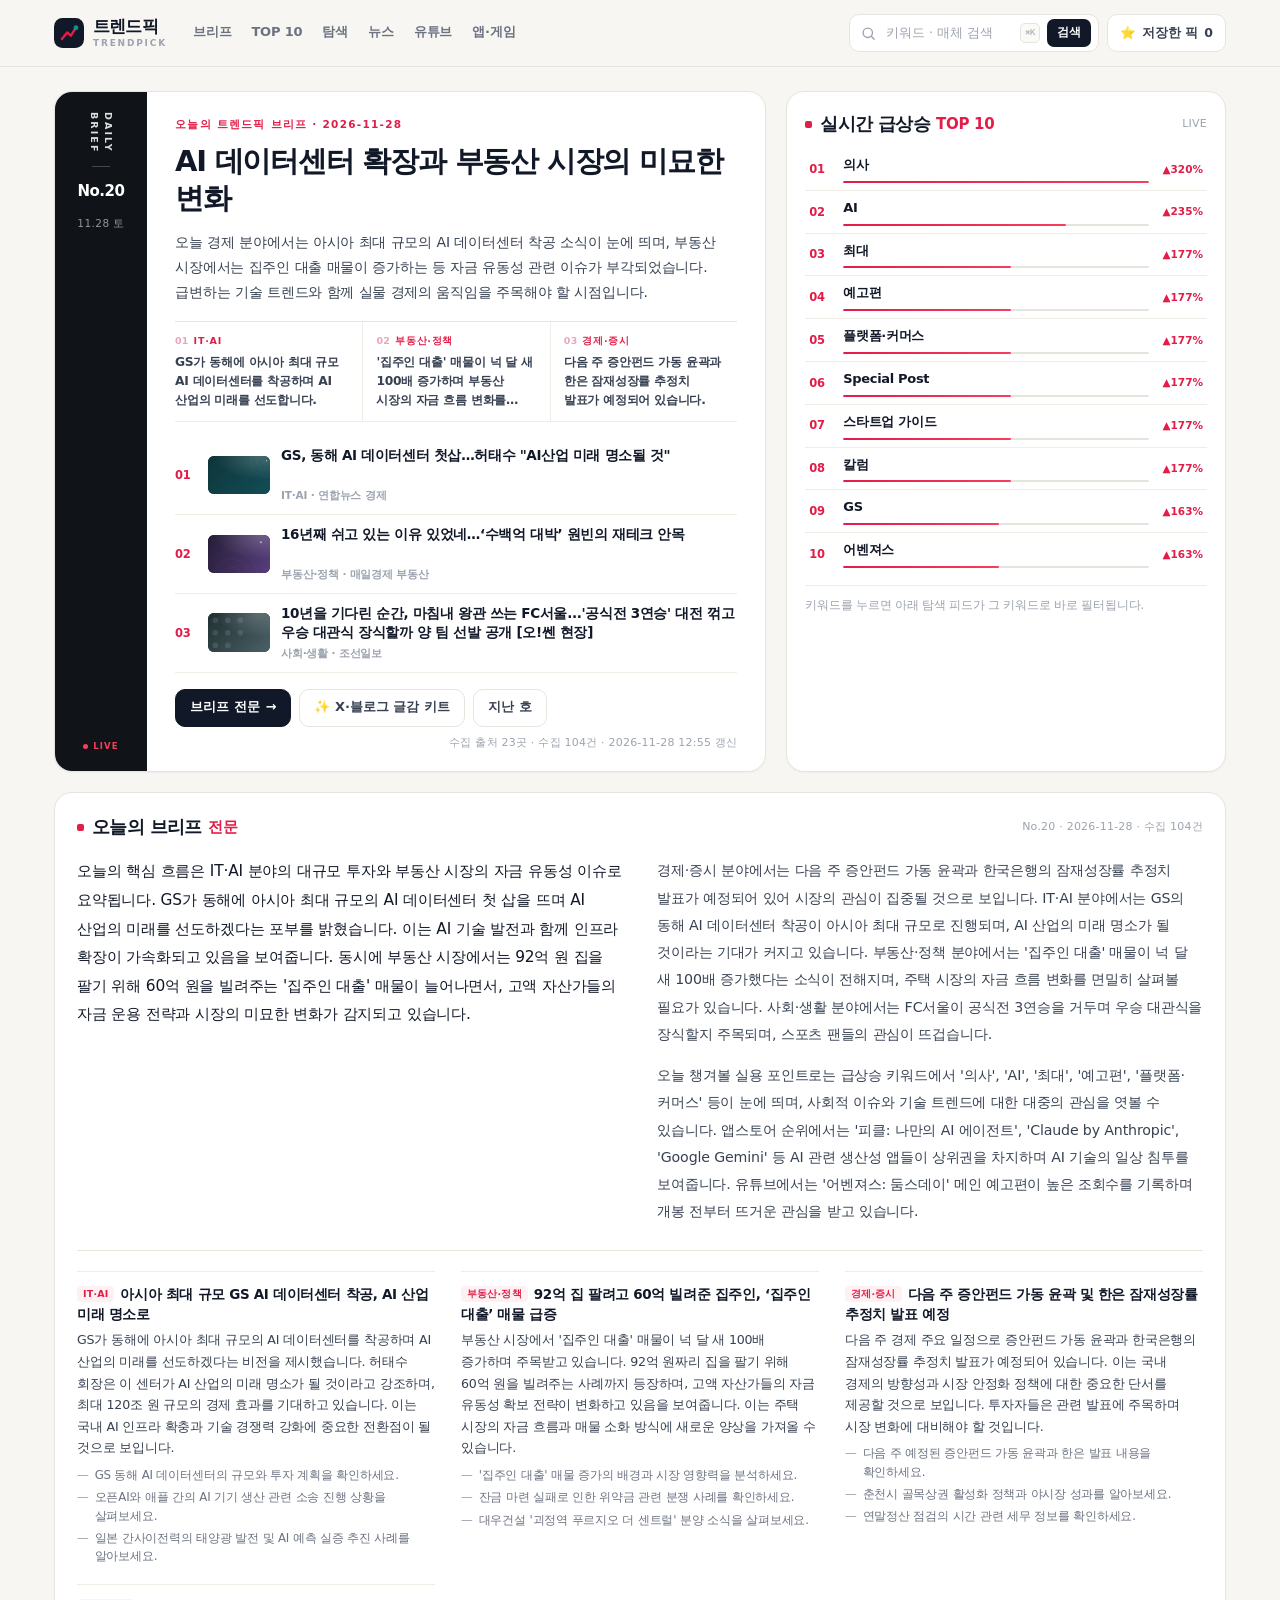
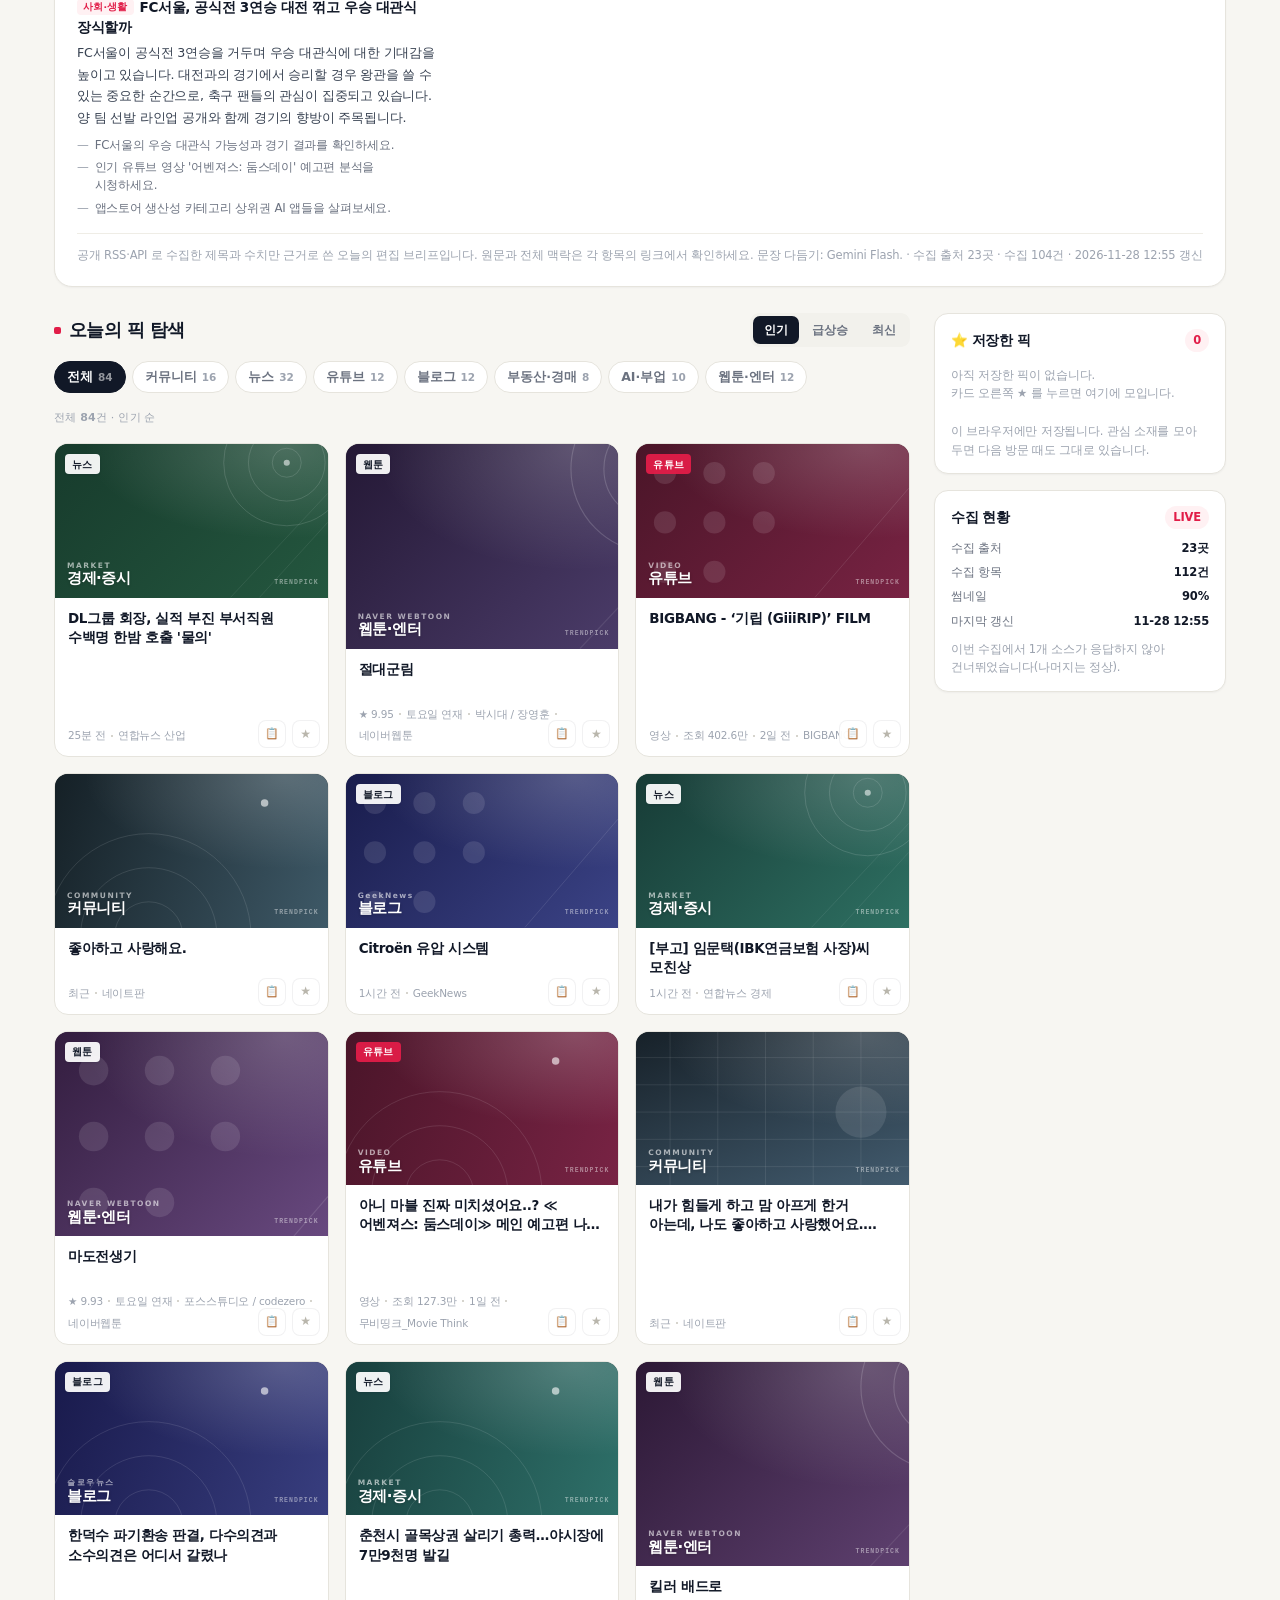
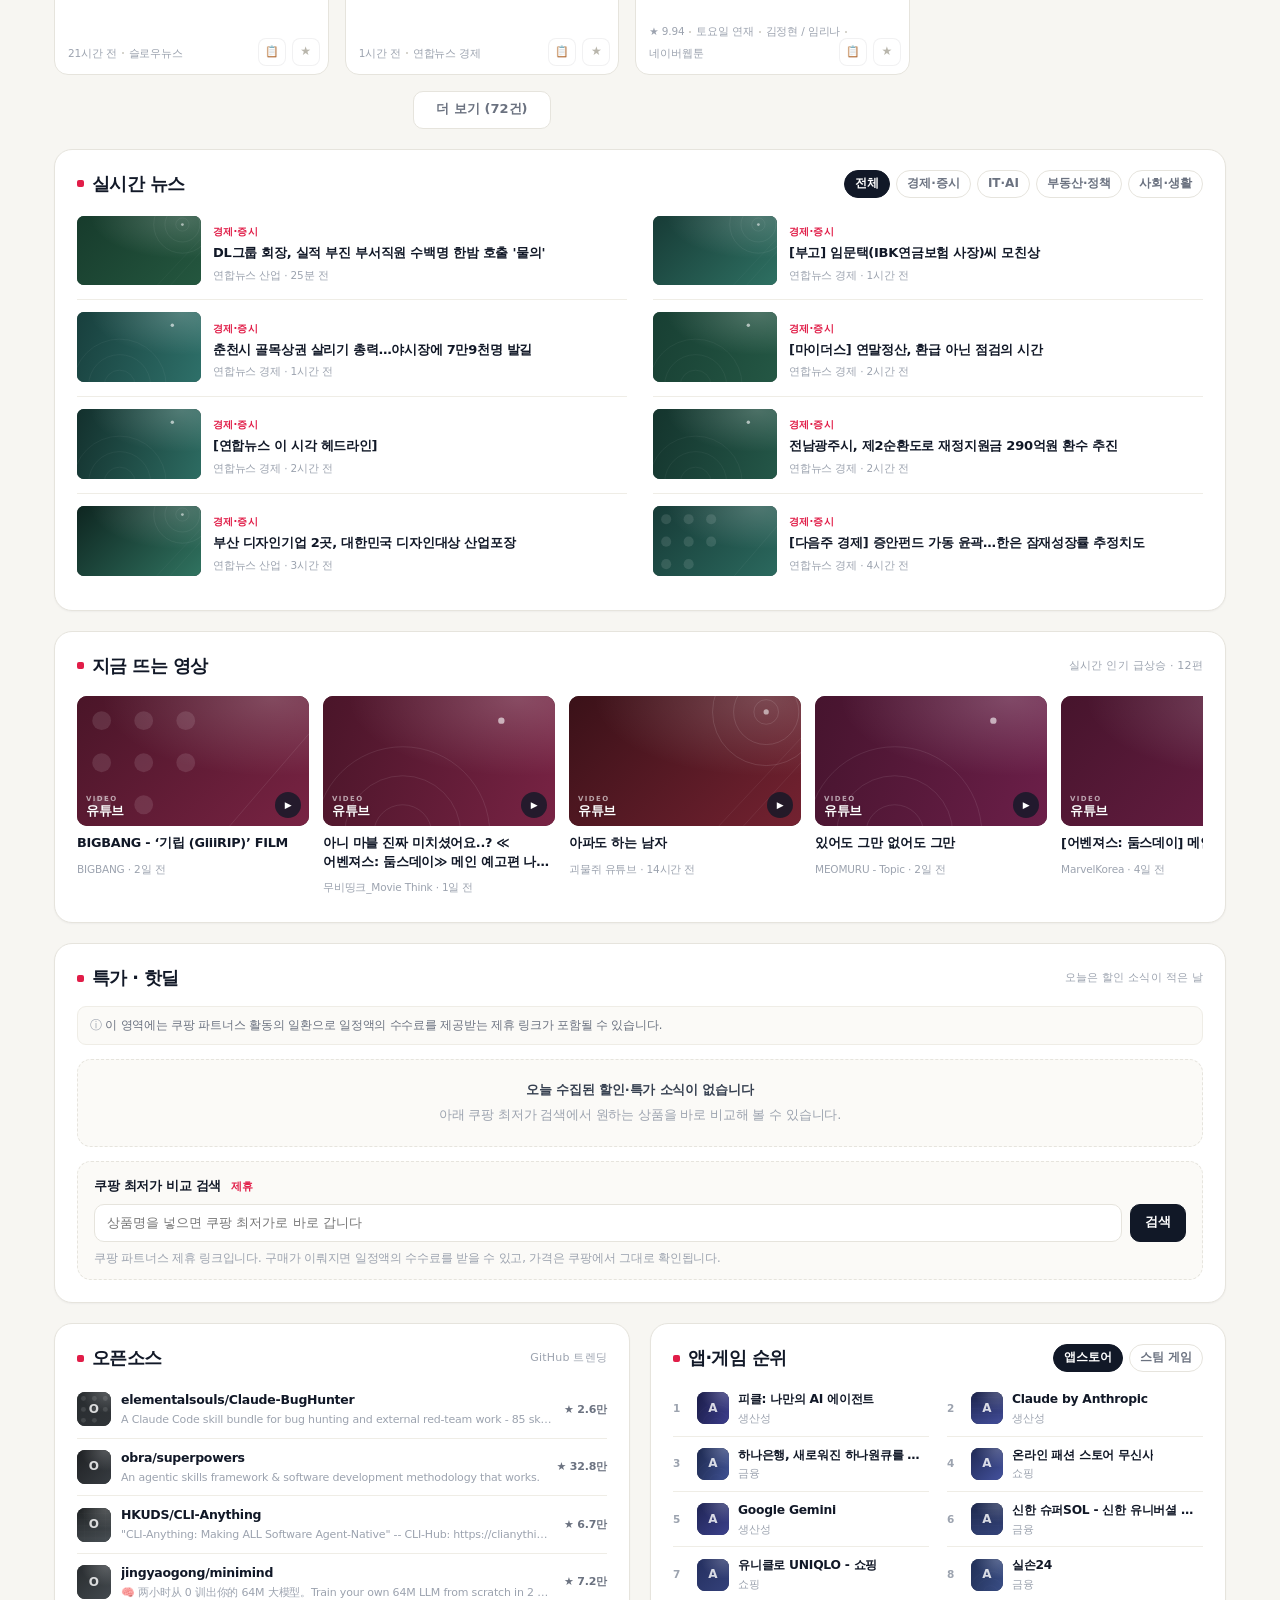
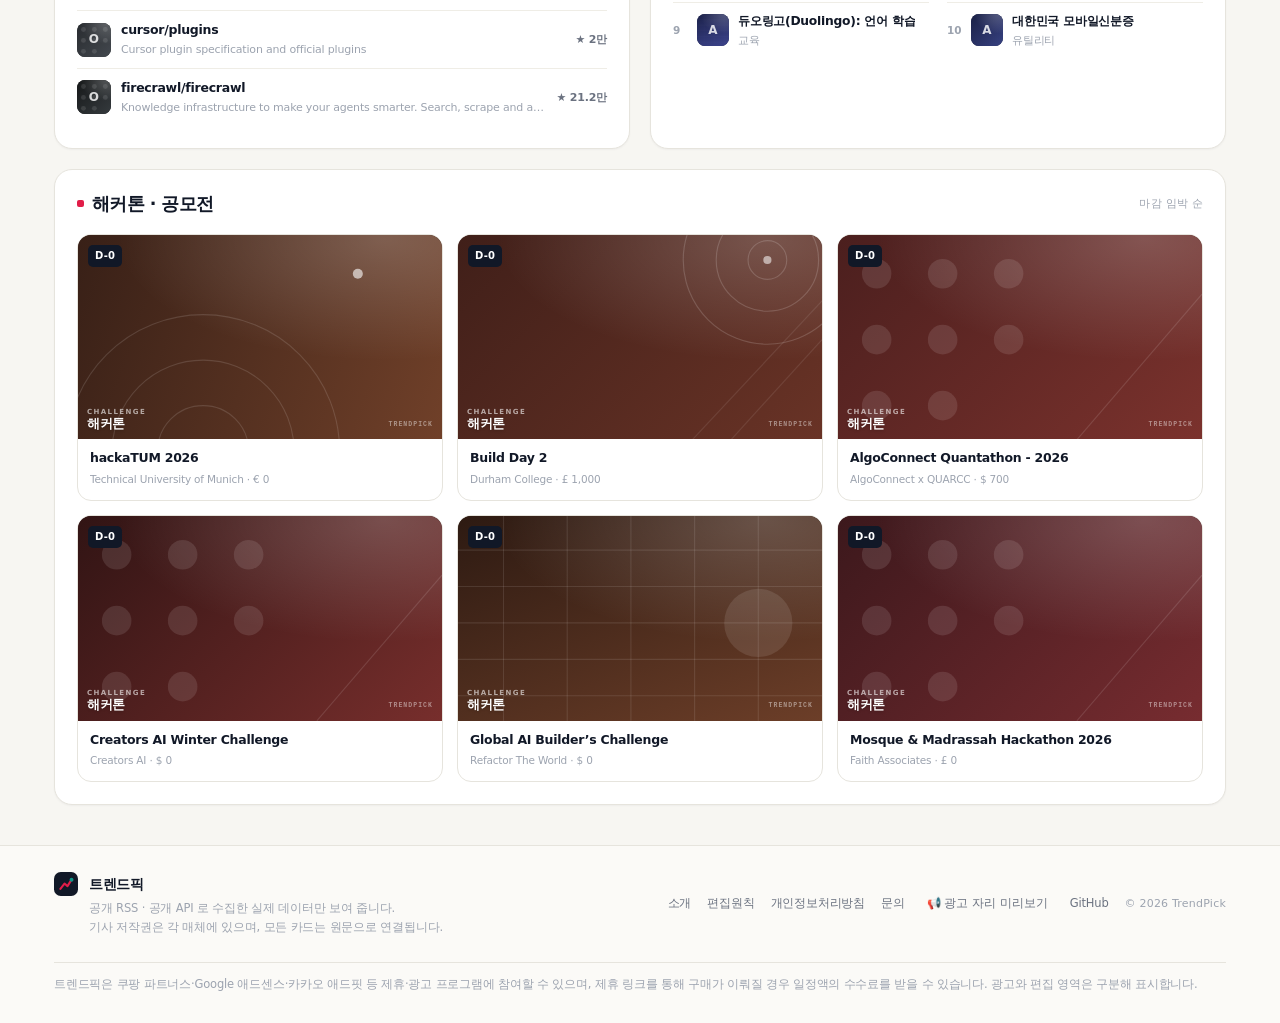
==== commit c30da81d: "data: trendpick auto collect 2026-11-28T03:55:32Z" ====
--- a/index.html
+++ b/index.html
@@ -1004,7 +1004,7 @@
 
 <noscript><p style="padding:32px;text-align:center;font-family:sans-serif">이 화면은 자바스크립트가 필요합니다.</p></noscript>
 
-<script id="embeddedData" type="application/json">{"schema":"trendpick/3","generated_at":"2026-11-28T04:27:46+09:00","issue":{"no":19,"label":"No.19 (11.28)","date":"2026-11-28"},"stats":{"sources":32,"collected":112,"live_sources":23,"skipped_sources":3,"elapsed_sec":26.5},"sources":["AI타임스","BIGBANG","DOKO - Topic","Epitone Project - Topic","GeekNews","HKUDS","MEOMURU - Topic","MarvelKorea","Netflix Korea 넷플릭스 코리아","cursor","elementalsouls","firecrawl","jingyaogong","obra","괴물쥐 유튜브","김채호의 필름찢기","네이트판","더쿠","랄로","매일경제 부동산","무비띵크_Movie Think","바이라인네트워크","벤처스퀘어","보배드림","슬로우뉴스","연합뉴스 경제","연합뉴스 사회","연합뉴스 산업","저라뎃 JUSTLIKETHAT","전자신문","조선일보","클리드"],"youtube_mode":"api","site":{"repo":"econature7-lab/nori-traffic-scent","pages_url":"https://econature7-lab.github.io/nori-traffic-scent/"},"posts":[{"id":"c_6ff10b58c6","cat":"comm","source":"네이트판","source_key":"natepann","title":"한달째 기침하는 옆자리 직원","url":"https://pann.nate.com/talk/375739503","published":"","time":"최근","img":"","keywords":["네이트판"],"sample":false,"topics_kw":[],"topics":[],"hot":63,"rise":227,"summary":"한 달째 기침하는 옆자리 직원으로 인한 고민"},{"id":"c_f60b4c6970","cat":"comm","source":"네이트판","source_key":"natepann","title":"이 사무실이 엄청나게 조용해서 키보드 소리도 다 들리고 작은 혼잣말도 다 들림그런 곳인데 조...","url":"https://pann.nate.com/talk/375739503","published":"","time":"최근","img":"","keywords":["네이트판"],"sample":false,"topics_kw":[],"topics":[],"hot":63,"rise":227,"summary":"조용한 사무실에서 키보드 소리, 혼잣말이 들리는 상황"},{"id":"c_bc6f37d665","cat":"comm","source":"네이트판","source_key":"natepann","title":"임신 30주 입원 후 아기 잃고 1형 당뇨 얻었습니다.","url":"https://pann.nate.com/talk/375739499","published":"","time":"최근","img":"","keywords":["네이트판"],"sample":false,"topics_kw":[],"topics":[],"hot":63,"rise":227,"summary":"임신 30주 입원 후 아기 잃고 1형 당뇨 얻은 사연"},{"id":"c_53037e7c06","cat":"comm","source":"네이트판","source_key":"natepann","title":"※제 말에 오해의 소지가 있는것같아 다시 말씀드립니다. 평소 당뇨가 없던 사람이라도 급성신우...","url":"https://pann.nate.com/talk/375739499","published":"","time":"최근","img":"","keywords":["네이트판"],"sample":false,"topics_kw":[],"topics":[],"hot":63,"rise":227,"summary":"급성신우신염과 당뇨의 관련성에 대한 설명"},{"id":"c_5a14b2ec5e","cat":"comm","source":"네이트판","source_key":"natepann","title":"지방출신 남편 저만 스트레스 일까요?","url":"https://pann.nate.com/talk/375739218","published":"","time":"최근","img":"","keywords":["네이트판"],"sample":false,"topics_kw":[],"topics":[],"hot":63,"rise":227,"summary":"지방 출신 남편으로 인한 스트레스 고민"},{"id":"c_e5f75f9d84","cat":"comm","source":"네이트판","source_key":"natepann","title":"제 남편은 지방출신입니다 엄청 시골은 아니지만 광역시도 아니에요 전 서울태생입니다 처음 결...","url":"https://pann.nate.com/talk/375739218","published":"","time":"최근","img":"","keywords":["네이트판"],"sample":false,"topics_kw":[],"topics":[],"hot":63,"rise":227,"summary":"서울 태생 아내와 지방 출신 남편의 결혼 생활"},{"id":"c_27674baad7","cat":"comm","source":"더쿠","source_key":"theqoo","title":"살이 너무 빠지고 수척해진 모습의 최근 푸바오💛🐼😢 (+ 심각한 같은기지 다른 판다상태...)","url":"https://theqoo.net/hot/4420151228","published":"","time":"최근","img":"","keywords":["더쿠"],"sample":false,"topics_kw":[],"topics":[],"hot":63,"rise":227,"summary":"최근 살이 빠지고 수척해진 푸바오의 모습"},{"id":"c_31aba83106","cat":"comm","source":"더쿠","source_key":"theqoo","title":"손편지 논란 뮤지컬 배우 새로운 인스타","url":"https://theqoo.net/hot/4420094185","published":"","time":"최근","img":"","keywords":["더쿠"],"sample":false,"topics_kw":[],"topics":[],"hot":63,"rise":227,"summary":"손편지 논란 뮤지컬 배우의 새로운 인스타 소식"},{"id":"c_ba4e331102","cat":"comm","source":"더쿠","source_key":"theqoo","title":"네이버페이15원+10원+10원+5원+1원+1원+1원+1원+랜덤 눌러봐👆+🐶👋+10원+5원+눌러눌러 보험랜덤👆+보험랜덤 하나더✌️","url":"https://theqoo.net/hot/4420093046","published":"","time":"최근","img":"","keywords":["더쿠"],"sample":false,"topics_kw":[],"topics":[],"hot":63,"rise":227,"summary":"네이버페이 포인트 적립 관련 정보"},{"id":"c_9266371bba","cat":"comm","source":"더쿠","source_key":"theqoo","title":"istj 내가 느낀 특징 적어봄","url":"https://theqoo.net/hot/4420088252","published":"","time":"최근","img":"","keywords":["더쿠"],"sample":false,"topics_kw":[],"topics":[],"hot":63,"rise":227,"summary":"ISTJ 유형의 특징에 대한 개인적인 경험"},{"id":"c_82198668ee","cat":"comm","source":"더쿠","source_key":"theqoo","title":"유명 모델들한테 샤라웃받더니 세계적인 모델 나오미 캠벨한테까지 샤라웃받은 한국 초등학생 ㄷㄷㄷㄷㄷㄷㄷㄷㄷㄷㄷㄷㄷㄷㄷㄷㄷ.jpg","url":"https://theqoo.net/hot/4420078014","published":"","time":"최근","img":"","keywords":["더쿠"],"sample":false,"topics_kw":["mom"],"topics":["mom"],"hot":63,"rise":227},{"id":"c_bbfb573a1c","cat":"comm","source":"더쿠","source_key":"theqoo","title":"임산부 배는 만지는거 아냐? 궁금해","url":"https://theqoo.net/hot/4420065981","published":"","time":"최근","img":"","keywords":["더쿠"],"sample":false,"topics_kw":[],"topics":[],"hot":63,"rise":227},{"id":"c_3de73e0dcb","cat":"comm","source":"보배드림","source_key":"bobaedream","title":"튀르기예 에서 유명한 한국인","url":"https://www.bobaedream.co.kr/view?code=best&No=1050603&vdate=","published":"","time":"최근","img":"https://file1.bobaedream.co.kr/humor/2026/11/27/23/EQ4e1795790802_233945392.webp","keywords":["보배드림"],"sample":false,"topics_kw":[],"topics":[],"hot":63,"rise":227},{"id":"c_33ba12771c","cat":"comm","source":"보배드림","source_key":"bobaedream","title":"3829372917 병신새끼","url":"https://www.bobaedream.co.kr/view?code=best&No=1050598&vdate=","published":"","time":"최근","img":"https://image.bobaedream.co.kr/mobile/iphone/common/headTitle.png","keywords":["보배드림"],"sample":false,"topics_kw":[],"topics":[],"hot":63,"rise":227},{"id":"c_72fae5102e","cat":"comm","source":"보배드림","source_key":"bobaedream","title":"고전]선배.. 제 컴터 좀 고쳐주실래요??","url":"https://www.bobaedream.co.kr/view?code=best&No=1050595&vdate=","published":"","time":"최근","img":"https://file1.bobaedream.co.kr/humor/2026/11/27/22/AwxM1795786973_87251184.jpg","keywords":["보배드림"],"sample":false,"topics_kw":[],"topics":[],"hot":63,"rise":227},{"id":"c_07033ef0a8","cat":"comm","source":"보배드림","source_key":"bobaedream","title":"테슬라 모델 Y가 중국산이었네요~~","url":"https://www.bobaedream.co.kr/view?code=best&No=1050601&vdate=","published":"","time":"최근","img":"https://file1.bobaedream.co.kr/humor/2026/11/27/22/slfa1795786322_1863363747.jpg","keywords":["보배드림"],"sample":false,"topics_kw":[],"topics":[],"hot":63,"rise":227}],"news":[{"id":"n_bc56133209","section":"경제·증시","feed_section":"부동산·정책","title":"SK하이닉스, 자사주 일일 매수 주문량 2배로…주주가치 제고","source":"연합뉴스 산업","url":"https://www.yna.co.kr/view/AKR20261127165200003","published":"2026-11-27T20:26:03+09:00","time":"8시간 전","fresh":0.799,"keywords":[],"noise":false,"img":"https://img.yna.co.kr/photo/yna/YH/2026/10/28/PYH2026102808760006100_P2.jpg","sample":false,"cat":"news","hot":88,"rise":260,"comments":0,"views":0,"topics_kw":[],"topics":[]},{"id":"n_4e5b9e448a","section":"경제·증시","feed_section":"경제·증시","title":"국내 송금업체 해킹으로 25억원 피해…금감원 현장점검 착수","source":"연합뉴스 경제","url":"https://www.yna.co.kr/view/AKR20261127162500002","published":"2026-11-27T19:48:58+09:00","time":"8시간 전","fresh":0.784,"keywords":[],"noise":false,"img":"https://img.yna.co.kr/photo/cms/2026/09/21/10/PCM20260921000110011_P2.jpg","sample":false,"cat":"news","hot":87,"rise":254,"comments":0,"views":0,"topics_kw":[],"topics":[]},{"id":"n_6a9d2826b4","section":"경제·증시","feed_section":"경제·증시","title":"피노, 188억5천만원 유상증자…이케이케이알파제이호사모투자합자회사에 제3자배정","source":"연합뉴스 경제","url":"https://www.yna.co.kr/view/AKR20261127159500008","published":"2026-11-27T19:34:34+09:00","time":"8시간 전","fresh":0.778,"keywords":[],"noise":false,"img":"https://img.yna.co.kr/photo/cms/2022/02/03/29/PCM20220203000029990_P2.jpg","sample":false,"cat":"news","hot":86,"rise":248,"comments":0,"views":0,"topics_kw":[],"topics":[]},{"id":"n_a7a23a966f","section":"경제·증시","feed_section":"경제·증시","title":"노사정, 초광역특구 기간제 논의 매듭…다음 의제 '노사관계'","source":"연합뉴스 경제","url":"https://www.yna.co.kr/view/AKR20261127161700530","published":"2026-11-27T19:22:53+09:00","time":"9시간 전","fresh":0.773,"keywords":[],"noise":false,"img":"https://img.yna.co.kr/photo/yna/YH/2026/09/15/PYH2026091507530001301_P2.jpg","sample":false,"cat":"news","hot":85,"rise":242,"comments":0,"views":0,"topics_kw":[],"topics":[]},{"id":"n_415678b31a","section":"경제·증시","feed_section":"IT·AI","title":"유럽 최대 SW기업 SAP, 해킹 의심 사고…깃허브 개발망타고 공격","source":"전자신문","url":"https://www.etnews.com/20261127000347","published":"2026-11-27T18:48:48+09:00","time":"9시간 전","fresh":0.759,"keywords":[],"noise":false,"img":"https://img.etnews.com/news/article/2026/04/08/news-p.v1.20260408.9d8083fc995144d8965dc52e612b4aef_P3.png","sample":false,"cat":"news","hot":84,"rise":236,"comments":0,"views":0,"topics_kw":[],"topics":[]},{"id":"n_9a90c77a4a","section":"경제·증시","feed_section":"경제·증시","title":"김범수 'SM시세조종 혐의' 무죄 확정…공소청 상고 포기","source":"연합뉴스 경제","url":"https://www.yna.co.kr/view/AKR20261127156300004","published":"2026-11-27T18:25:55+09:00","time":"10시간 전","fresh":0.749,"keywords":[],"noise":false,"img":"https://img.yna.co.kr/photo/yna/YH/2026/11/20/PYH2026112003910001300_P2.jpg","sample":false,"cat":"news","hot":83,"rise":230,"comments":0,"views":0,"topics_kw":[],"topics":[]},{"id":"n_53af1c512f","section":"경제·증시","feed_section":"경제·증시","title":"대동, 550억원 주주배정 유상증자 결정","source":"연합뉴스 경제","url":"https://www.yna.co.kr/view/AKR20261127146900008","published":"2026-11-27T18:11:20+09:00","time":"10시간 전","fresh":0.743,"keywords":[],"noise":false,"img":"https://img.yna.co.kr/photo/cms/2022/02/03/29/PCM20220203000029990_P2.jpg","sample":false,"cat":"news","hot":82,"rise":224,"comments":0,"views":0,"topics_kw":[],"topics":[]},{"id":"n_0cd0b84959","section":"경제·증시","feed_section":"경제·증시","title":"국민연금 적립금 석달만에 202조원↓…3분기 수익률 13%","source":"연합뉴스 경제","url":"https://www.yna.co.kr/view/AKR20261127153400530","published":"2026-11-27T18:02:54+09:00","time":"10시간 전","fresh":0.74,"keywords":[],"noise":false,"img":"https://img.yna.co.kr/photo/cms/2019/04/23/02/PCM20190423000102990_P2.jpg","sample":false,"cat":"news","hot":81,"rise":218,"comments":0,"views":0,"topics_kw":[],"topics":[]},{"id":"n_3533d21825","section":"IT·AI","feed_section":"사회·생활","title":"「ジェンスン・フアン氏の不倫相手」関連の中国データセンターでエヌビディアの最先端AIチップ","source":"조선일보","url":"https://www.chosun.com/jp/international-jp/2026/11/28/HLK7JOTJLREE7DVDWYKLPCMOWM/","published":"2026-11-27T17:11:14+00:00","time":"2시간 전","fresh":0.943,"keywords":[],"noise":false,"img":"https://www.chosun.com/resizer/v2/GY4WINBYMRTGEZTDGUZDIODGG4.jpg?auth=9920ee012402488e781fb35704343e401e4b07a20010f1b6d2e77b82b16a8f39&smart=true&width=1920&height=2512","sample":false,"cat":"news","hot":80,"rise":212,"comments":0,"views":0,"topics_kw":["ai"],"topics":["ai"]},{"id":"n_b7a260c0c4","section":"IT·AI","feed_section":"경제·증시","title":"'AI 시대' 미래준비 최고 도시는 샌프란시스코…서울 8위로 상승","source":"연합뉴스 경제","url":"https://www.yna.co.kr/view/AKR20261127169800371","published":"2026-11-28T00:26:17+09:00","time":"4시간 전","fresh":0.9,"keywords":[],"noise":false,"img":"https://img.yna.co.kr/etc/inner/KR/2026/11/27/AKR20261127169800371_01_i_P2.jpg","sample":false,"cat":"news","hot":79,"rise":206,"comments":0,"views":0,"topics_kw":["ai"],"topics":["ai"]},{"id":"n_9520bd40f7","section":"IT·AI","feed_section":"경제·증시","title":"AI 보안기업 에임인텔리전스, K-디지털 챔피언십 대상","source":"연합뉴스 경제","url":"https://www.yna.co.kr/view/AKR20261127156800017","published":"2026-11-27T18:48:58+09:00","time":"9시간 전","fresh":0.759,"keywords":[],"noise":false,"img":"https://img.yna.co.kr/etc/inner/KR/2026/11/27/AKR20261127156800017_01_i_P2.jpg","sample":false,"cat":"news","hot":78,"rise":200,"comments":0,"views":0,"topics_kw":["ai"],"topics":["ai"]},{"id":"n_fb777372d9","section":"IT·AI","feed_section":"경제·증시","title":"나주 육용오리 농장서 고병원성 AI 확진…이달 들어 11번째","source":"연합뉴스 경제","url":"https://www.yna.co.kr/view/AKR20261127152300030","published":"2026-11-27T17:49:19+09:00","time":"10시간 전","fresh":0.734,"keywords":[],"noise":false,"img":"https://img.yna.co.kr/photo/yna/YH/2026/11/08/PYH2026110803230006100_P2.jpg","sample":false,"cat":"news","hot":77,"rise":194,"comments":0,"views":0,"topics_kw":["ai"],"topics":["ai"]},{"id":"n_7994e82c59","section":"IT·AI","feed_section":"부동산·정책","title":"[테크스냅] NIA, AI 안전·격차 해소 법제도 논의","source":"연합뉴스 산업","url":"https://www.yna.co.kr/view/AKR20261127147500017","published":"2026-11-27T17:44:03+09:00","time":"10시간 전","fresh":0.732,"keywords":[],"noise":false,"img":"https://img.yna.co.kr/etc/inner/KR/2026/11/27/AKR20261127147500017_01_i_P2.jpg","sample":false,"cat":"news","hot":76,"rise":188,"comments":0,"views":0,"topics_kw":["ai"],"topics":["ai"]},{"id":"n_bd9f4da7ce","section":"IT·AI","feed_section":"부동산·정책","title":"“건설현장이 ‘노가다’라구요?”…위험 예지 AI부터 교량 점검 로봇까지 [현장]","source":"매일경제 부동산","url":"https://www.mk.co.kr/news/realestate/12220274","published":"2026-11-27T16:21:10+09:00","time":"12시간 전","fresh":0.697,"keywords":["부동산"],"noise":false,"img":"https://pimg.mk.co.kr/news/cms/202611/27/news-p.v1.20261127.4e214393c45047078a0b68614f3a43e1_R.png","sample":false,"cat":"news","hot":75,"rise":182,"comments":0,"views":0,"topics_kw":["ai"],"topics":["estate","ai"]},{"id":"n_8f39e70789","section":"IT·AI","feed_section":"IT·AI","title":"\"막을 테면 막아봐!\"...AI 안경 부정행위 차단, 해커톤서 역부족 확인","source":"AI타임스","url":"https://www.aitimes.com/news/articleView.html?idxno=217874","published":"2026-11-27T16:02:18+09:00","time":"12시간 전","fresh":0.69,"keywords":[],"noise":false,"img":"https://cdn.aitimes.com/news/photo/202611/217874_222271_5033.jpeg","sample":false,"cat":"news","hot":74,"rise":176,"comments":0,"views":0,"topics_kw":["ai"],"topics":["ai"]},{"id":"n_ebbd7862d4","section":"IT·AI","feed_section":"부동산·정책","title":"반도체 산업 경쟁력 키우는 천안·아산…두정역 일대 신규 분양 단지 ‘주목’","source":"매일경제 부동산","url":"https://www.mk.co.kr/news/realestate/12220239","published":"2026-11-27T16:00:48+09:00","time":"12시간 전","fresh":0.689,"keywords":["부동산"],"noise":false,"img":"https://pimg.mk.co.kr/news/cms/202611/27/news-p.v1.20261127.c22dfbd4bedb489291319360ac7ac3c9_R.png","sample":false,"cat":"news","hot":73,"rise":170,"comments":0,"views":0,"topics_kw":["estate","ai"],"topics":["estate","ai"]},{"id":"n_17cc19ba09","section":"부동산·정책","feed_section":"사회·생활","title":"서울 시민 97% “아파트 숨 막혀”… ‘막사’ 대신 ‘공원’ 짓는다","source":"조선일보","url":"https://www.chosun.com/economy/weeklybiz/2026/11/28/JJB2PTGKKRH3VFR2KBKYHQJEJ4/","published":"2026-11-27T18:00:00+00:00","time":"1시간 전","fresh":0.964,"keywords":[],"noise":false,"img":"https://www.chosun.com/resizer/v2/7LOC2R5H6RGYVGH27UBLDZ3LFQ.png?auth=4f4a237778d82695f2de34a867f0cc27052068438d9fccd86ce322b18a33083d&smart=true&width=1920&height=1080","sample":false,"cat":"news","hot":72,"rise":164,"comments":0,"views":0,"topics_kw":["estate"],"topics":["estate"]},{"id":"n_19f19e7b3c","section":"부동산·정책","feed_section":"부동산·정책","title":"92억 집 팔려고 60억 빌려준 집주인","source":"매일경제 부동산","url":"https://www.mk.co.kr/news/realestate/12220418","published":"2026-11-27T17:46:17+09:00","time":"10시간 전","fresh":0.733,"keywords":["부동산"],"noise":false,"img":"https://static.mk.co.kr/facebook_mknews.jpg","sample":false,"cat":"news","hot":71,"rise":158,"comments":0,"views":0,"topics_kw":[],"topics":["estate"]},{"id":"n_f00b3fada7","section":"부동산·정책","feed_section":"부동산·정책","title":"\"세금 날벼락 피하자\"…'집주인 대출' 매물 넉달새 100배","source":"매일경제 부동산","url":"https://www.mk.co.kr/news/realestate/12220408","published":"2026-11-27T17:40:03+09:00","time":"10시간 전","fresh":0.73,"keywords":["부동산"],"noise":false,"img":"https://pimg.mk.co.kr/news/cms/202611/28/20261128_01110103000001_L00.jpg","sample":false,"cat":"news","hot":70,"rise":152,"comments":0,"views":0,"topics_kw":[],"topics":["estate"]},{"id":"n_44862f571c","section":"부동산·정책","feed_section":"부동산·정책","title":"[단독] 92억 집 팔려고 60억 빌려줬다…압구정 ‘집주인 대출가능’ 매물까지","source":"매일경제 부동산","url":"https://www.mk.co.kr/news/realestate/12220403","published":"2026-11-27T17:35:28+09:00","time":"10시간 전","fresh":0.728,"keywords":["부동산"],"noise":false,"img":"https://pimg.mk.co.kr/news/cms/202611/27/news-p.v1.20261127.28fb3130c8984d2c91c2644578d6a04b_R.png","sample":false,"cat":"news","hot":69,"rise":146,"comments":0,"views":0,"topics_kw":[],"topics":["estate"]},{"id":"n_bf465e728f","section":"부동산·정책","feed_section":"부동산·정책","title":"대우건설 ‘괴정역 푸르지오 더 센트럴’ 12월 분양…첫 입주 프리미엄 기대","source":"매일경제 부동산","url":"https://www.mk.co.kr/news/realestate/12220366","published":"2026-11-27T17:23:24+09:00","time":"11시간 전","fresh":0.723,"keywords":["부동산"],"noise":false,"img":"https://pimg.mk.co.kr/news/cms/202611/27/news-p.v1.20261127.1344cb03053f4831b3d531a37b279411_R.jpg","sample":false,"cat":"news","hot":68,"rise":140,"comments":0,"views":0,"topics_kw":["estate"],"topics":["estate"]},{"id":"n_eb97dfe947","section":"부동산·정책","feed_section":"부동산·정책","title":"IPARK현산개발 대표 강민석","source":"매일경제 부동산","url":"https://www.mk.co.kr/news/realestate/12220330","published":"2026-11-27T17:04:42+09:00","time":"11시간 전","fresh":0.715,"keywords":["부동산"],"noise":false,"img":"https://pimg.mk.co.kr/news/cms/202611/28/20261128_01110121000009_S00.jpg","sample":false,"cat":"news","hot":67,"rise":134,"comments":0,"views":0,"topics_kw":[],"topics":["estate"]},{"id":"n_022fd27253","section":"부동산·정책","feed_section":"부동산·정책","title":"이중근 부영그룹 회장 우정학원 이사장 취임","source":"매일경제 부동산","url":"https://www.mk.co.kr/news/realestate/12220324","published":"2026-11-27T17:04:38+09:00","time":"11시간 전","fresh":0.715,"keywords":["부동산"],"noise":false,"img":"https://pimg.mk.co.kr/news/cms/202611/28/20261128_01110121000011_S00.jpg","sample":false,"cat":"news","hot":66,"rise":128,"comments":0,"views":0,"topics_kw":[],"topics":["estate"]},{"id":"n_ea90752491","section":"부동산·정책","feed_section":"부동산·정책","title":"“단지 내 공공보행로 어쩌나”…서초 신축 아파트 지역권 설정 놓고 이견","source":"매일경제 부동산","url":"https://www.mk.co.kr/news/realestate/12220221","published":"2026-11-27T15:45:48+09:00","time":"12시간 전","fresh":0.683,"keywords":["부동산"],"noise":false,"img":"https://pimg.mk.co.kr/news/cms/202611/27/news-p.v1.20261126.f9d9e6eedc714ac28bd1798022ab8cdb_R.png","sample":false,"cat":"news","hot":65,"rise":122,"comments":0,"views":0,"topics_kw":["estate"],"topics":["estate"]},{"id":"n_46c158746f","section":"사회·생활","feed_section":"사회·생활","title":"세종 전동면 야산서 불…1시간 58분 만에 진화(종합2보)","source":"연합뉴스 사회","url":"https://www.yna.co.kr/view/AKR20261128001452034","published":"2026-11-28T04:04:45+09:00","time":"22분 전","fresh":0.99,"keywords":[],"noise":false,"img":"https://img.yna.co.kr/etc/inner/KR/2026/11/28/AKR20261128001452034_01_i_P2.jpg","sample":false,"cat":"news","hot":64,"rise":116,"comments":0,"views":0,"topics_kw":[],"topics":[]},{"id":"n_5d181217e5","section":"사회·생활","feed_section":"사회·생활","title":"위스키 안 팔린다고?… 저장고 더 지은 역발상 경영","source":"조선일보","url":"https://www.chosun.com/culture-life/food-taste/2026/11/28/U7F44MN3TVDOBIWJ44EHRJFLUA/","published":"2026-11-27T18:00:00+00:00","time":"1시간 전","fresh":0.964,"keywords":[],"noise":false,"img":"https://www.chosun.com/resizer/v2/UCXOC3FY4NAIFFNO2EFXLJWCQY.png?auth=830adf484fcc51c62e82b831ee339d26e7609e7f188e1acf2aff42ca9db90181&smart=true&width=1920&height=1080","sample":false,"cat":"news","hot":63,"rise":110,"comments":0,"views":0,"topics_kw":[],"topics":[]},{"id":"n_40a6413a0b","section":"사회·생활","feed_section":"사회·생활","title":"‘허슬두’는 어떻게 프로야구 두산의 캐치프레이즈가 됐나","source":"조선일보","url":"https://www.chosun.com/sports/sports_general/2026/11/28/65QNRJML2JHURCP7O3GYPROR4M/","published":"2026-11-27T18:00:00+00:00","time":"1시간 전","fresh":0.964,"keywords":[],"noise":true,"img":"https://www.chosun.com/resizer/v2/VMNH5OOYJ5HHRMVYPM36AIKI7U.png?auth=471c5111ea0117331a537dd2e04369a5147ee9622e9d6b3792d88354f3b4bbf2&smart=true&width=1920&height=1080","sample":false,"cat":"news","hot":62,"rise":104,"comments":0,"views":0,"topics_kw":[],"topics":[]},{"id":"n_d3b3d6d1fe","section":"사회·생활","feed_section":"사회·생활","title":"이번주 시사 용어 맞혀보세요… 영어로 푸는 크로스워드","source":"조선일보","url":"https://www.chosun.com/economy/weeklybiz/2026/11/28/K4FK6JPA2ZDQBJ6XJDU65UFZ6Y/","published":"2026-11-27T18:00:00+00:00","time":"1시간 전","fresh":0.964,"keywords":[],"noise":false,"img":"https://www.chosun.com/resizer/v2/RRMRQMSTFRATHOHZGB3W66KNZI.png?auth=ead91c7e904db10a3298223793dab6af767857930fcbb9f089e1bad0a9f6e29c&smart=true&width=1200&height=675","sample":false,"cat":"news","hot":61,"rise":98,"comments":0,"views":0,"topics_kw":[],"topics":[]},{"id":"n_7a17151fff","section":"사회·생활","feed_section":"사회·생활","title":"‘바다의 푸아그라’ 아귀 간부터 말쥐치 생간까지… 욕지도 겨울 만찬","source":"조선일보","url":"https://www.chosun.com/culture-life/2026/11/28/3QYKPNDEGFG3VAG7ICPAGWR7QY/","published":"2026-11-27T18:00:00+00:00","time":"1시간 전","fresh":0.964,"keywords":[],"noise":false,"img":"https://www.chosun.com/resizer/v2/Z2J6CON5NJCCDA753SEXDXVIOY.png?auth=0f946cf2d20d0ffb06daccd4c848dab5d93c6aaf04f9f82c3fa3ac7a1666d77e&smart=true&width=1920&height=1080","sample":false,"cat":"news","hot":60,"rise":92,"comments":0,"views":0,"topics_kw":[],"topics":[]},{"id":"n_dd968edb56","section":"사회·생활","feed_section":"사회·생활","title":"9288㎞ 달려 닿은 바이칼 호수… 2500만년 품은 ‘지구의 푸른 눈’","source":"조선일보","url":"https://www.chosun.com/international/2026/11/28/GZYKJCKOBZBY3MG6JXVDORIBJI/","published":"2026-11-27T18:00:00+00:00","time":"1시간 전","fresh":0.964,"keywords":[],"noise":false,"img":"https://www.chosun.com/resizer/v2/L6QC7XDJFBH6RDPA6YSSD2O65M.png?auth=84d43fe2998874f1ccfbaf5e936d3b9d62f1e0e9bf8b3dc3223411dd3ec09c4b&smart=true&width=1920&height=1080","sample":false,"cat":"news","hot":59,"rise":90,"comments":0,"views":0,"topics_kw":[],"topics":[]},{"id":"n_2ec8b7a48a","section":"사회·생활","feed_section":"사회·생활","title":"チアリーダーのイム・ヘジン、弾ける金髪の魅力","source":"조선일보","url":"https://www.chosun.com/jp/sports-jp/2026/11/28/YTZEL7NPYRA45PW4KT2WSJ4F3E/","published":"2026-11-27T17:26:00+00:00","time":"2시간 전","fresh":0.949,"keywords":[],"noise":false,"img":"https://www.chosun.com/resizer/v2/HAYDSMJXGZRWINDEHFSTEZRZGQ.jpg?auth=a2c4df72ba1caa871686141f7a23a7fca936df8226eacdee21799308b06e5b21&smart=true&width=530&height=942","sample":false,"cat":"news","hot":58,"rise":90,"comments":0,"views":0,"topics_kw":[],"topics":[]},{"id":"n_ac41f96a9c","section":"사회·생활","feed_section":"사회·생활","title":"치어리더 임혜진,’통통 튀는 금발 매력’ [O! SPORTS 숏폼]","source":"조선일보","url":"https://www.chosun.com/sports/basketball/2026/11/28/MMYTONJZHEYDENLDHEYGGMZUHE/","published":"2026-11-27T17:26:00+00:00","time":"2시간 전","fresh":0.949,"keywords":[],"noise":false,"img":"https://www.chosun.com/resizer/v2/HAYDSMJXGZRWINDEHFSTEZRZGQ.jpg?auth=a2c4df72ba1caa871686141f7a23a7fca936df8226eacdee21799308b06e5b21&smart=true&width=530&height=942","sample":false,"cat":"news","hot":57,"rise":90,"comments":0,"views":0,"topics_kw":[],"topics":[]}],"videos":[{"id":"y_9bff03ebe2","rank":1,"kind":"long","title":"BIGBANG - ‘기립 (GiiiRIP)’ FILM","channel":"BIGBANG","views":3845490,"published":"2026-11-25T09:00:03Z","time":"2일 전","url":"https://www.youtube.com/watch?v=4EFxXjiWDOM","img":"https://i.ytimg.com/vi/4EFxXjiWDOM/hqdefault.jpg","sample":false,"cat":"youtube","source":"BIGBANG","hot":77,"rise":245,"comments":0,"keywords":["유튜브","long"],"topics_kw":[],"topics":[]},{"id":"y_4d88617aba","rank":2,"kind":"long","title":"아니 마블 진짜 미치셨어요..? ≪어벤져스: 둠스데이≫ 메인 예고편 나노 분석 3탄 & 떡밥 총정리","channel":"무비띵크_Movie Think","views":1233050,"published":"2026-11-26T10:35:45Z","time":"1일 전","url":"https://www.youtube.com/watch?v=lw5QpAdo3WI","img":"https://i.ytimg.com/vi/lw5QpAdo3WI/hqdefault.jpg","sample":false,"cat":"youtube","source":"무비띵크_Movie Think","hot":76,"rise":240,"comments":0,"keywords":["유튜브","long"],"topics_kw":[],"topics":[]},{"id":"y_9ac65c7a1b","rank":3,"kind":"long","title":"천하제일 바텀대회 | 멸망전 EP.7","channel":"클리드","views":311436,"published":"2026-11-27T00:54:12Z","time":"18시간 전","url":"https://www.youtube.com/watch?v=3ynhPDuk5qA","img":"https://i.ytimg.com/vi/3ynhPDuk5qA/hqdefault.jpg","sample":false,"cat":"youtube","source":"클리드","hot":75,"rise":235,"comments":0,"keywords":["유튜브","long"],"topics_kw":[],"topics":[]},{"id":"y_57364f414d","rank":4,"kind":"long","title":"있어도 그만 없어도 그만","channel":"MEOMURU - Topic","views":129187,"published":"2026-11-26T03:00:07Z","time":"1일 전","url":"https://www.youtube.com/watch?v=Dp2xVG6YHf0","img":"https://i.ytimg.com/vi/Dp2xVG6YHf0/hqdefault.jpg","sample":false,"cat":"youtube","source":"MEOMURU - Topic","hot":74,"rise":230,"comments":0,"keywords":["유튜브","long"],"topics_kw":[],"topics":[]},{"id":"y_cd431c33d0","rank":5,"kind":"long","title":"[어벤져스: 둠스데이] 메인 예고편","channel":"MarvelKorea","views":5953912,"published":"2026-11-23T14:19:20Z","time":"4일 전","url":"https://www.youtube.com/watch?v=Oae1ZnQ15gQ","img":"https://i.ytimg.com/vi/Oae1ZnQ15gQ/hqdefault.jpg","sample":false,"cat":"youtube","source":"MarvelKorea","hot":73,"rise":225,"comments":0,"keywords":["유튜브","long"],"topics_kw":[],"topics":[]},{"id":"y_02f11854eb","rank":6,"kind":"long","title":"아파도 하는 남자","channel":"괴물쥐 유튜브","views":252124,"published":"2026-11-27T13:00:27Z","time":"6시간 전","url":"https://www.youtube.com/watch?v=9nCVUedbHus","img":"https://i.ytimg.com/vi/9nCVUedbHus/hqdefault.jpg","sample":false,"cat":"youtube","source":"괴물쥐 유튜브","hot":72,"rise":220,"comments":0,"keywords":["유튜브","long"],"topics_kw":[],"topics":[]},{"id":"y_acae5f2ee3","rank":7,"kind":"long","title":"Winter","channel":"Epitone Project - Topic","views":54878,"published":"2026-11-26T09:03:54Z","time":"1일 전","url":"https://www.youtube.com/watch?v=4Di16_aaq0s","img":"https://i.ytimg.com/vi/4Di16_aaq0s/hqdefault.jpg","sample":false,"cat":"youtube","source":"Epitone Project - Topic","hot":71,"rise":215,"comments":0,"keywords":["유튜브","long"],"topics_kw":[],"topics":[]},{"id":"y_d21bbfba7b","rank":8,"kind":"long","title":"하 진짜 미친놈들 ㅋㅋㅋㅋㅋ [어벤져스 둠스데이 예고편 리뷰]","channel":"김채호의 필름찢기","views":301608,"published":"2026-11-26T11:45:22Z","time":"1일 전","url":"https://www.youtube.com/watch?v=TZU9OpJLwaE","img":"https://i.ytimg.com/vi/TZU9OpJLwaE/hqdefault.jpg","sample":false,"cat":"youtube","source":"김채호의 필름찢기","hot":70,"rise":210,"comments":0,"keywords":["유튜브","long"],"topics_kw":[],"topics":[]},{"id":"y_4511db3fd0","rank":9,"kind":"long","title":"킥형이 저 고소한다네요..｜멸망전 EP.09","channel":"저라뎃 JUSTLIKETHAT","views":221192,"published":"2026-11-27T09:30:00Z","time":"9시간 전","url":"https://www.youtube.com/watch?v=yyhplGTLFkY","img":"https://i.ytimg.com/vi/yyhplGTLFkY/hqdefault.jpg","sample":false,"cat":"youtube","source":"저라뎃 JUSTLIKETHAT","hot":69,"rise":205,"comments":0,"keywords":["유튜브","long"],"topics_kw":[],"topics":[]},{"id":"y_2d7c0f4faa","rank":10,"kind":"long","title":"Yeah, You Were Right","channel":"DOKO - Topic","views":188966,"published":"2026-11-21T09:03:56Z","time":"6일 전","url":"https://www.youtube.com/watch?v=apsZ4ukW_mg","img":"https://i.ytimg.com/vi/apsZ4ukW_mg/hqdefault.jpg","sample":false,"cat":"youtube","source":"DOKO - Topic","hot":68,"rise":200,"comments":0,"keywords":["유튜브","long"],"topics_kw":[],"topics":[]},{"id":"y_e2760a5b51","rank":11,"kind":"long","title":"천천히 강렬하게 | 공식 예고편 | 넷플릭스","channel":"Netflix Korea 넷플릭스 코리아","views":238858,"published":"2026-11-27T00:00:01Z","time":"19시간 전","url":"https://www.youtube.com/watch?v=S-RAaQZHpws","img":"https://i.ytimg.com/vi/S-RAaQZHpws/hqdefault.jpg","sample":false,"cat":"youtube","source":"Netflix Korea 넷플릭스 코리아","hot":67,"rise":195,"comments":0,"keywords":["유튜브","long"],"topics_kw":[],"topics":[]},{"id":"y_bb23d32e9f","rank":12,"kind":"long","title":"랄부","channel":"랄로","views":1291350,"published":"2026-11-25T07:50:08Z","time":"2일 전","url":"https://www.youtube.com/watch?v=32KECPoRi2U","img":"https://i.ytimg.com/vi/32KECPoRi2U/hqdefault.jpg","sample":false,"cat":"youtube","source":"랄로","hot":66,"rise":190,"comments":0,"keywords":["유튜브","long"],"topics_kw":[],"topics":[]}],"blogs":[{"id":"b_3c24d2303c","title":"뉴욕과 캘리포니아, 새해부터 연령 기반 접근 제한 규칙 시행","source":"GeekNews","url":"https://news.hada.io/topic?id=37966&utm_source=geeknews&utm_medium=rss&utm_campaign=news","time":"53분 전","desc":"2027년 1월 , 캘리포니아와 뉴욕에서 소셜미디어의 개인화 피드와 야간 알림 등을 연령과 동의 여부에 따라 제한하는 법률과 규정이 시행될 예정임 캘리포니아는 18세 미만 에게 알고리듬 피드와 야간 알림을 제공하려면 검증 가능한 부모 동의를 요구하며, 16세 미만 에게는 부모 동의가 있어도 개인화 추천, 자동 재생, 무한","keywords":[],"img":"https://social.news.hada.io/topic/37966/pb6bc75a71e150cb55c79beb5516fc71","sample":false,"cat":"web","hot":62,"rise":140,"topics_kw":[],"topics":[]},{"id":"b_aa9054d916","title":"한덕수 파기환송 판결, 다수의견과 소수의견은 어디서 갈렸나","source":"슬로우뉴스","url":"https://slownews.kr/170287","time":"12시간 전","desc":"12·3 비상계엄과 관련해 재판에 넘겨진 사람은 75명(11월 22일 기준)이다. 계엄 당시 소속을 기준으로 군과 국방부가 32명으로 가장 많고, 국가정보원·검찰·경찰·소방청·해양경찰청 등 정부 기관 공직자가 16명, 대통령과 대통령실 13명, 국무총리와 장관 등 정부위원이 6명, 정치인이 6명, 예비역 민간인이 2명이다","keywords":["법","정치"],"img":"https://slownews.kr/wp-content/uploads/2026/11/aaapic_011.jpg","sample":false,"cat":"web","hot":62,"rise":140,"topics_kw":[],"topics":[]},{"id":"b_1451ea098b","title":"김범수 카카오 창업자, SM엔터 시세조종 혐의 무죄 확정","source":"바이라인네트워크","url":"https://byline.network/2026/11/27_29182733/","time":"9시간 전","desc":"공소청이 상고를 포기하면서 김범수 카카오 창업자의 SM엔터테인먼트 시세조종 혐의에 대한 무죄 판결이 확정됐다.","keywords":["기사","플랫폼·커머스","김범수"],"img":"https://cdn.byline.network/wp-content/uploads/2026/11/Kakao-2.jpg","sample":false,"cat":"web","hot":62,"rise":140,"topics_kw":[],"topics":[]},{"id":"b_46789df502","title":"[우준호의 협상의 기술] 1,200만 달러를 불렀다가 호텔 객실이 취소됐다","source":"벤처스퀘어","url":"https://www.venturesquare.net/1132261/","time":"11시간 전","desc":"협상에서 낮은 가격을 제시하거나 상대의 양보를 끌어냈다고 해서 반드시 우위를 확보한 것은 아니다. 우준호는 해외 리조트 인수 과정에서 매도자의 협상력과 대안을 제대로 파악하지 못했던 경험을 통해 첫 가격 제시의 위험성을 짚는다. 협상에 앞서 상대의 의사결정 권한과 다른... The post [우준호의 협상의 기술] 1,2","keywords":["Special Post","스타트업 가이드","칼럼"],"img":"https://www.venturesquare.net/wp-content/uploads/2026/10/woo-jun-ho-746x522.png","sample":false,"cat":"web","hot":62,"rise":140,"topics_kw":[],"topics":[]},{"id":"b_3b39322404","title":"Kimi for Science: 더 많은 과학적 아이디어를 실현 가능하게","source":"GeekNews","url":"https://news.hada.io/topic?id=37965&utm_source=geeknews&utm_medium=rss&utm_campaign=news","time":"1시간 전","desc":"Kimi for Science 는 자연과학, 공학 및 관련 융합 분야 연구자와 연구팀을 대상으로 Kimi 활용 연구를 지원하는 프로그램임 선정된 신청자에게 최대 2만 달러의 Kimi API 크레딧 을 제공하며, 정확한 지원 규모는 연구 수요와 심사 결과에 따라 결정됨 기존 작업 흐름 개선부터 새로운 방법론 탐색, 더 어려","keywords":[],"img":"https://social.news.hada.io/topic/37965/pbea0c8774af2fa9a42d641350f45326","sample":false,"cat":"web","hot":62,"rise":140,"topics_kw":[],"topics":[]},{"id":"b_0c1a47cde1","title":"Slow Letter: November 27, 2026.","source":"슬로우뉴스","url":"https://slownews.kr/170311","time":"18시간 전","desc":"Tightening Clock Ticks Again, Base Rate Rises to 3.25%. Dot Plot Weighs Toward Further Hikes. What Matters Now. Trickle-Down Effect in Sight? Hoeing Before It’s Too Late. Real Inco","keywords":["slowletter_english_version","경제"],"img":"https://slownews.kr/wp-content/uploads/2026/06/photo_2026-06-03_09-42-33.jpg","sample":false,"cat":"web","hot":62,"rise":140,"topics_kw":[],"topics":[]},{"id":"b_00b7109ba9","title":"NIPA, AI 인재 양성 방향 전환…산업 현장 문제 해결·성과 중심으로","source":"바이라인네트워크","url":"https://byline.network/2026/11/1126-5/","time":"9시간 전","desc":"정보통신산업진흥원(NIPA)이 산업 현장에서 AI를 활용해 실질적인 업무 개선과 성과를 낼 수 있도록 인재 양성 정책을 개편한다. 대한제강과 삼양사 등은 재직자 교육을 통해 생산 공정 개선과 비용 절감 성과를 거뒀으며, 충북대는 중소 제조기업과 대학생을 연계한 산학협력 모델을 운영했다. 기업과 학계는 일회성 교육보다 현장","keywords":["AI","기사","AX"],"img":"https://cdn.byline.network/wp-content/uploads/2026/11/NIPA-720x465.jpg","sample":false,"cat":"web","hot":62,"rise":140,"topics_kw":["ai"],"topics":["ai"]},{"id":"b_434f85d508","title":"‘모두의 창업’에 투자자가 모였다…플랜에이치벤처스, 61억원 펀드로 초기 창업가 성장 지원","source":"벤처스퀘어","url":"https://www.venturesquare.net/1132262/","time":"11시간 전","desc":"호반그룹의 기업형 벤처캐피털 플랜에이치벤처스가 26일 ‘모두의 창업’ 프로젝트 2기 참여팀을 대상으로 창업팀 육성 프로그램을 개최했다. 선배 창업가와 초기투자자 등 60여 명이 참석한 가운데 전문가 강연과 패널 토크, 일대일 투자 멘토링이 진행됐다. 이날 61억원 규모... The post ‘모두의 창업’에 투자자가 모였","keywords":["스타트업 가이드","CVC","기업형벤처캐피털"],"img":"https://www.venturesquare.net/wp-content/uploads/2026/11/Step-Up-with-789x503.jpg","sample":false,"cat":"web","hot":62,"rise":140,"topics_kw":[],"topics":[]},{"id":"b_ecf5d43ce3","title":"Show HN: bouncemarket - 튀는 공을 대상으로 한 실시간 예측 시장 게임","source":"GeekNews","url":"https://news.hada.io/topic?id=37964&utm_source=geeknews&utm_medium=rss&utm_campaign=news","time":"1시간 전","desc":"bouncemarket 은 튀는 공을 대상으로 하는 실시간 예측 시장 게임임 예측 선택지는 Left와 Right 두 가지이며, 각각 주당 가격과 보유 수량을 표시함 승리한 쪽의 주식은 주당 1포인트 를 지급함 주식 가격 은 양쪽에서 매수한 주식 수에 따라 변동함 화면에서 잔액 , 시장 확률과 순위표를 확인할 수 있음 게임","keywords":[],"img":"https://social.news.hada.io/topic/37964/p2b15e7cfd44ba9ee1af5152d277a33f","sample":false,"cat":"web","hot":62,"rise":140,"topics_kw":[],"topics":[]},{"id":"b_69449e59fe","title":"가난할수록 더 가난해진다, 낙수효과는 언제 오나: 슬로우레터 11월27일.","source":"슬로우뉴스","url":"https://slownews.kr/170293","time":"20시간 전","desc":"🎧 긴축 시계 다시 돈다, 기준금리 3.25%로 인상. 점도표를 보니 추가 인상에 무게. 쟁점과 현안. 낙수효과 있을까. 가래로 막지 않으려 호미질한다. 실질소득은 줄었다. 이임성과 이정훈, 조작기소 특검 후보. 더 깊게 읽기. 올해 종합부동산세 73만 명. 마이크론 목표주가 반토막 친 이유. 지난해 초중고 학생 자살 2","keywords":["컨텍스트 레터.","경제"],"img":"https://slownews.kr/wp-content/uploads/2026/11/Screenshot-2026-11-27-at-5.00.24-AM-1000x582-1.png","sample":false,"cat":"web","hot":62,"rise":140,"topics_kw":[],"topics":[]},{"id":"b_b98af41938","title":"삼성증권, AI로 고객·영업·업무 전반 혁신…내년 전사 확산 본격화","source":"바이라인네트워크","url":"https://byline.network/2026/11/1127-6/","time":"11시간 전","desc":"삼성증권이 인공지능(AI)을 활용해 금융 업무 전반의 혁신을 추진하고 있다. 임직원의 문서 작성과 정보 탐색 등 일상 업무에 AI를 적용하고 AI 에이전트를 활용한 업무 자동화 과제도 발굴하고 있다. 고객 서비스와 영업, 데이터 활용 영역으로 AI 적용 범위를 넓히는 한편 금융사에 필요한 보안과 내부통제 체계도 함께 구축","keywords":["금융·핀테크","기사","AI"],"img":"https://cdn.byline.network/wp-content/uploads/2026/11/1127.jpg","sample":false,"cat":"web","hot":62,"rise":140,"topics_kw":["ai"],"topics":["ai"]},{"id":"b_efad069edd","title":"청연, 20만 매니저 기반 가사·돌봄 서비스 혁신…중소벤처기업부 장관상 수상","source":"벤처스퀘어","url":"https://www.venturesquare.net/1132246/","time":"13시간 전","desc":"라이프케어 플랫폼 청연이 ‘2026 상호 존중하는 좋은경영대상’에서 가사 서비스 산업에 플랫폼 기술을 접목한 공로를 인정받아 중소벤처기업부 장관상을 수상했다. 청연은 20만명 이상의 등록 매니저를 기반으로 홈클리닝과 시니어 일상케어, 반찬 구독, 생활용품 커머스 등 다... The post 청연, 20만 매니저 기반 가사","keywords":["뉴스 모음","뉴스&트렌드","뉴스콘텐츠"],"img":"https://www.venturesquare.net/wp-content/uploads/2026/11/coo-3-783x522.jpg","sample":false,"cat":"web","hot":62,"rise":140,"topics_kw":["mom"],"topics":["mom"]}],"webtoons":[{"id":"w_6ff0580f32","title":"절대군림","author":"박시대 / 장영훈","source":"네이버웹툰","url":"https://comic.naver.com/webtoon/list?titleId=832677","img":"https://image-comic.pstatic.net/webtoon/832677/thumbnail/thumbnail_IMAG21_d0231efc-35be-4cdf-8b4d-e9379c86b61f.jpg","star":9.95,"day":"토요일","finish":false,"up":true,"tags":[],"topics":["webtoon"],"topics_kw":["webtoon"],"desc":"박시대 / 장영훈 · 토요일 연재 · 평점 9.95","sample":false,"cat":"webtoon","hot":86,"rise":206,"time":"토요일"},{"id":"w_cbddf8bd1e","title":"호랑이형님","author":"이상규","source":"네이버웹툰","url":"https://comic.naver.com/webtoon/list?titleId=650305","img":"https://image-comic.pstatic.net/webtoon/650305/thumbnail/thumbnail_IMAG21_9e070729-5990-4653-90dd-1158847c1c68.jpg","star":9.85,"day":"토요일","finish":false,"up":true,"tags":[],"topics":["webtoon"],"topics_kw":["webtoon"],"desc":"이상규 · 토요일 연재 · 평점 9.85","sample":false,"cat":"webtoon","hot":85,"rise":205,"time":"토요일"},{"id":"w_c03a3e279b","title":"마도전생기","author":"포스스튜디오 / codezero","source":"네이버웹툰","url":"https://comic.naver.com/webtoon/list?titleId=807777","img":"https://image-comic.pstatic.net/webtoon/807777/thumbnail/thumbnail_IMAG21_e47489ea-bf97-4726-a8e7-6403092a303a.jpg","star":9.93,"day":"토요일","finish":false,"up":true,"tags":[],"topics":["webtoon"],"topics_kw":["webtoon"],"desc":"포스스튜디오 / codezero · 토요일 연재 · 평점 9.93","sample":false,"cat":"webtoon","hot":86,"rise":205,"time":"토요일"},{"id":"w_1837b723ca","title":"킬러 배드로","author":"김정현 / 임리나","source":"네이버웹툰","url":"https://comic.naver.com/webtoon/list?titleId=816798","img":"https://image-comic.pstatic.net/webtoon/816798/thumbnail/thumbnail_IMAG21_bf6e3706-5518-445f-b516-b94257cfad4f.jpg","star":9.94,"day":"토요일","finish":false,"up":true,"tags":[],"topics":["webtoon"],"topics_kw":["webtoon"],"desc":"김정현 / 임리나 · 토요일 연재 · 평점 9.94","sample":false,"cat":"webtoon","hot":86,"rise":204,"time":"토요일"},{"id":"w_4dc4b4abd0","title":"대기업 탈출일지","author":"요다","source":"네이버웹툰","url":"https://comic.naver.com/webtoon/list?titleId=855719","img":"https://image-comic.pstatic.net/webtoon/855719/thumbnail/thumbnail_IMAG21_46bb8133-9c1f-4c81-bd14-e3d9fb843dc9.jpg","star":9.93,"day":"토요일","finish":false,"up":true,"tags":[],"topics":["webtoon"],"topics_kw":["webtoon"],"desc":"요다 · 토요일 연재 · 평점 9.93","sample":false,"cat":"webtoon","hot":86,"rise":202,"time":"토요일"},{"id":"w_67637d9420","title":"환생했더니 대공의 셋째 아들","author":"밤이밤 / BELF","source":"네이버웹툰","url":"https://comic.naver.com/webtoon/list?titleId=845380","img":"https://image-comic.pstatic.net/webtoon/845380/thumbnail/thumbnail_IMAG21_ec3d61f7-2484-48b3-8b21-7e736b81cb16.jpg","star":9.8,"day":"토요일","finish":false,"up":true,"tags":[],"topics":["webtoon"],"topics_kw":["webtoon"],"desc":"밤이밤 / BELF · 토요일 연재 · 평점 9.80","sample":false,"cat":"webtoon","hot":85,"rise":195,"time":"토요일"},{"id":"w_8119332b8c","title":"나태 공자, 노력 천재 되다","author":"doip / 도도문 / 이등별","source":"네이버웹툰","url":"https://comic.naver.com/webtoon/list?titleId=772853","img":"https://image-comic.pstatic.net/webtoon/772853/thumbnail/thumbnail_IMAG21_9b5f2843-89e5-458e-a5fe-d8883c72907b.jpg","star":9.93,"day":"토요일","finish":false,"up":true,"tags":[],"topics":["webtoon"],"topics_kw":["webtoon"],"desc":"doip / 도도문 / 이등별 · 토요일 연재 · 평점 9.93","sample":false,"cat":"webtoon","hot":86,"rise":195,"time":"토요일"},{"id":"w_beed800d6c","title":"세레나","author":"정이나","source":"네이버웹툰","url":"https://comic.naver.com/webtoon/list?titleId=801475","img":"https://image-comic.pstatic.net/webtoon/801475/thumbnail/thumbnail_IMAG21_2904fd1a-6480-4428-8b15-76887830326a.jpg","star":9.96,"day":"토요일","finish":false,"up":true,"tags":[],"topics":["webtoon"],"topics_kw":["webtoon"],"desc":"정이나 · 토요일 연재 · 평점 9.96","sample":false,"cat":"webtoon","hot":86,"rise":207,"time":"토요일"},{"id":"w_4e44a83f77","title":"99강화나무몽둥이","author":"홍실 / 지페리","source":"네이버웹툰","url":"https://comic.naver.com/webtoon/list?titleId=792651","img":"https://image-comic.pstatic.net/webtoon/792651/thumbnail/thumbnail_IMAG21_218f18ef-7f68-4d6a-972c-686a3e9f6138.jpg","star":9.69,"day":"토요일","finish":false,"up":true,"tags":[],"topics":["webtoon"],"topics_kw":["webtoon"],"desc":"홍실 / 지페리 · 토요일 연재 · 평점 9.69","sample":false,"cat":"webtoon","hot":84,"rise":201,"time":"토요일"},{"id":"w_103d87cbfd","title":"멸망한 가문의 회귀자","author":"양평 / 성구 / Painkiller","source":"네이버웹툰","url":"https://comic.naver.com/webtoon/list?titleId=819946","img":"https://image-comic.pstatic.net/webtoon/819946/thumbnail/thumbnail_IMAG21_7089c4dd-3948-4352-a55d-0fc91376f4d0.jpg","star":9.8,"day":"토요일","finish":false,"up":true,"tags":[],"topics":["webtoon"],"topics_kw":["webtoon"],"desc":"양평 / 성구 / Painkiller · 토요일 연재 · 평점 9.80","sample":false,"cat":"webtoon","hot":85,"rise":199,"time":"토요일"},{"id":"w_fe6227a66b","title":"작전명 순정","author":"꼬까리 / 들덤","source":"네이버웹툰","url":"https://comic.naver.com/webtoon/list?titleId=793275","img":"https://image-comic.pstatic.net/webtoon/793275/thumbnail/thumbnail_IMAG21_30c77a8d-ada1-40f8-b87a-d02bb05e7e13.jpg","star":9.76,"day":"토요일","finish":false,"up":true,"tags":[],"topics":["webtoon"],"topics_kw":["webtoon"],"desc":"꼬까리 / 들덤 · 토요일 연재 · 평점 9.76","sample":false,"cat":"webtoon","hot":85,"rise":204,"time":"토요일"},{"id":"w_d713e12a80","title":"귀환했는데 입대 전날이다","author":"해일 / 오코믹 / 황금비둘기","source":"네이버웹툰","url":"https://comic.naver.com/webtoon/list?titleId=807393","img":"https://image-comic.pstatic.net/webtoon/807393/thumbnail/thumbnail_IMAG21_a56137d5-07a9-494f-82fa-a759fee01a59.jpg","star":9.81,"day":"토요일","finish":false,"up":true,"tags":[],"topics":["webtoon"],"topics_kw":["webtoon"],"desc":"해일 / 오코믹 / 황금비둘기 · 토요일 연재 · 평점 9.81","sample":false,"cat":"webtoon","hot":85,"rise":197,"time":"토요일"}],"deals":[],"opensource":[{"id":"o_013200e995","repo":"elementalsouls/Claude-BugHunter","stars":25806,"today":1615,"lang":"Python","desc":"A Claude Code skill bundle for bug hunting and external red-team work - 85 skills, 16 slash commands, 681 disclosed-report patterns curated across 24 core vulnerability classes, plus enterprise identi","url":"https://github.com/elementalsouls/Claude-BugHunter","img":"https://opengraph.githubassets.com/1/elementalsouls/Claude-BugHunter","sample":false},{"id":"o_1e49a71d3f","repo":"obra/superpowers","stars":328183,"today":916,"lang":"Shell","desc":"An agentic skills framework & software development methodology that works.","url":"https://github.com/obra/superpowers","img":"https://opengraph.githubassets.com/1/obra/superpowers","sample":false},{"id":"o_400cd7896a","repo":"HKUDS/CLI-Anything","stars":66895,"today":668,"lang":"Python","desc":"\"CLI-Anything: Making ALL Software Agent-Native\" -- CLI-Hub: https://clianything.cc/","url":"https://github.com/HKUDS/CLI-Anything","img":"https://opengraph.githubassets.com/1/HKUDS/CLI-Anything","sample":false},{"id":"o_e3acf9ef67","repo":"jingyaogong/minimind","stars":72155,"today":667,"lang":"Python","desc":"🧠 两小时从 0 训出你的 64M 大模型。Train your own 64M LLM from scratch in 2 hours.","url":"https://github.com/jingyaogong/minimind","img":"https://opengraph.githubassets.com/1/jingyaogong/minimind","sample":false},{"id":"o_07a8bcfbd9","repo":"cursor/plugins","stars":19971,"today":242,"lang":"TypeScript","desc":"Cursor plugin specification and official plugins","url":"https://github.com/cursor/plugins","img":"https://opengraph.githubassets.com/1/cursor/plugins","sample":false},{"id":"o_9c1a78a903","repo":"firecrawl/firecrawl","stars":211539,"today":833,"lang":"TypeScript","desc":"Knowledge infrastructure to make your agents smarter. Search, scrape and access 550+ data providers through one API.","url":"https://github.com/firecrawl/firecrawl","img":"https://opengraph.githubassets.com/1/firecrawl/firecrawl","sample":false}],"apps":[{"id":"a_61838bfb92","platform":"앱스토어","rank":1,"name":"피클: 나만의 AI 에이전트","category":"생산성","publisher":"Pickle Company","url":"https://apps.apple.com/kr/app/%ED%94%BC%ED%81%B4-%EB%82%98%EB%A7%8C%EC%9D%98-ai-%EC%97%90%EC%9D%B4%EC%A0%84%ED%8A%B8/id6795790129?uo=2","img":"https://is1-ssl.mzstatic.com/image/thumb/Purple211/v4/2c/da/3b/2cda3bfe-977f-e819-6bda-24840f325dc2/AppIcon-0-0-1x_U007ephone-0-0-0-1-0-0-sRGB-85-220.png/200x200bb.png","sample":false},{"id":"a_60b69e5d74","platform":"앱스토어","rank":2,"name":"Claude by Anthropic","category":"생산성","publisher":"Anthropic PBC","url":"https://apps.apple.com/kr/app/claude-by-anthropic/id6473753684?uo=2","img":"https://is1-ssl.mzstatic.com/image/thumb/Purple221/v4/dd/20/d6/dd20d632-fc93-aa7f-ebfb-3ef74468496b/AppIcon-0-0-1x_U007epad-0-0-0-1-0-85-220.png/200x200bb.png","sample":false},{"id":"a_73e8f097e5","platform":"앱스토어","rank":3,"name":"하나은행, 새로워진 하나원큐를 경험해 보세요","category":"금융","publisher":"Hana Bank","url":"https://apps.apple.com/kr/app/%ED%95%98%EB%82%98%EC%9D%80%ED%96%89-%EC%83%88%EB%A1%9C%EC%9B%8C%EC%A7%84-%ED%95%98%EB%82%98%EC%9B%90%ED%81%90%EB%A5%BC-%EA%B2%BD%ED%97%98%ED%95%B4-%EB%B3%B4%EC%84%B8%EC%9A%94/id6743190232?uo=2","img":"https://is1-ssl.mzstatic.com/image/thumb/Purple211/v4/90/47/6e/90476ed0-fb0f-8f62-f387-173a156bb99b/AppIcon-0-0-1x_U007ephone-0-1-0-85-220.png/200x200bb.png","sample":false},{"id":"a_c8cb9156ae","platform":"앱스토어","rank":4,"name":"온라인 패션 스토어 무신사","category":"쇼핑","publisher":"MUSINSA Co.,Ltd","url":"https://apps.apple.com/kr/app/%EC%98%A8%EB%9D%BC%EC%9D%B8-%ED%8C%A8%EC%85%98-%EC%8A%A4%ED%86%A0%EC%96%B4-%EB%AC%B4%EC%8B%A0%EC%82%AC/id1003139529?uo=2","img":"https://is1-ssl.mzstatic.com/image/thumb/Purple221/v4/15/f9/6f/15f96f8f-e126-5cbd-59ea-525ff1a492ee/iOS26Appicon-0-0-1x_U007epad-0-1-P3-85-220.png/200x200bb.png","sample":false},{"id":"a_e8f8cdfe57","platform":"앱스토어","rank":5,"name":"Google Gemini","category":"생산성","publisher":"Google","url":"https://apps.apple.com/kr/app/google-gemini/id6477489729?uo=2","img":"https://is1-ssl.mzstatic.com/image/thumb/Purple211/v4/00/42/70/0042705c-df7a-cff7-d36e-bc19b959ee3e/AppIcon-0-0-1x_U007epad-0-0-0-1-0-0-0-0-85-220.png/200x200bb.png","sample":false},{"id":"a_a563cb139c","platform":"앱스토어","rank":6,"name":"신한 슈퍼SOL - 신한 유니버셜 금융 앱","category":"금융","publisher":"SHINHAN BANK","url":"https://apps.apple.com/kr/app/%EC%8B%A0%ED%95%9C-%EC%8A%88%ED%8D%BCsol-%EC%8B%A0%ED%95%9C-%EC%9C%A0%EB%8B%88%EB%B2%84%EC%85%9C-%EA%B8%88%EC%9C%B5-%EC%95%B1/id357484932?uo=2","img":"https://is1-ssl.mzstatic.com/image/thumb/Purple211/v4/21/f2/73/21f273b5-95ec-b2d6-a461-18560bb585ee/AppIcon-0-0-1x_U007ephone-0-1-85-220.png/200x200bb.png","sample":false},{"id":"a_93577870f6","platform":"앱스토어","rank":7,"name":"실손24","category":"금융","publisher":"Korean Insurance Development Institute Inc.","url":"https://apps.apple.com/kr/app/%EC%8B%A4%EC%86%9024/id6553966660?uo=2","img":"https://is1-ssl.mzstatic.com/image/thumb/Purple211/v4/bf/4e/5e/bf4e5e78-14f8-927e-4a0d-74a72c8e9dce/AppIcon-0-0-1x_U007epad-0-11-0-85-220.png/200x200bb.png","sample":false},{"id":"a_c516f819bb","platform":"앱스토어","rank":8,"name":"유니클로 UNIQLO - 쇼핑","category":"쇼핑","publisher":"UNIQLO CO., LTD.","url":"https://apps.apple.com/kr/app/%EC%9C%A0%EB%8B%88%ED%81%B4%EB%A1%9C-uniqlo-%EC%87%BC%ED%95%91/id730814188?uo=2","img":"https://is1-ssl.mzstatic.com/image/thumb/Purple211/v4/d5/df/39/d5df3950-7bbe-81d2-170a-6be0c40a71c2/AppIcon-0-0-1x_U007emarketing-0-8-0-85-220.png/200x200bb.png","sample":false},{"id":"a_c26a322471","platform":"앱스토어","rank":9,"name":"듀오링고(Duolingo): 언어 학습","category":"교육","publisher":"Duolingo","url":"https://apps.apple.com/kr/app/%EB%93%80%EC%98%A4%EB%A7%81%EA%B3%A0-duolingo-%EC%96%B8%EC%96%B4-%ED%95%99%EC%8A%B5/id570060128?uo=2","img":"https://is1-ssl.mzstatic.com/image/thumb/Purple211/v4/de/b3/f2/deb3f2ac-20ea-3015-e957-79fef651a3c8/AppIcon-0-0-1x_U007epad-0-1-85-220.png/200x200bb.png","sample":false},{"id":"a_eae7a0e21a","platform":"앱스토어","rank":10,"name":"대한민국 모바일신분증","category":"유틸리티","publisher":"행정안전부","url":"https://apps.apple.com/kr/app/%EB%8C%80%ED%95%9C%EB%AF%BC%EA%B5%AD-%EB%AA%A8%EB%B0%94%EC%9D%BC%EC%8B%A0%EB%B6%84%EC%A6%9D/id1599450372?uo=2","img":"https://is1-ssl.mzstatic.com/image/thumb/Purple221/v4/cd/f7/6b/cdf76b8f-aa68-cfde-aa29-b45b9f22e0a6/AppIcon-0-0-1x_U007ephone-0-11-0-85-220.png/200x200bb.png","sample":false},{"id":"g_16a9efea48","platform":"스팀 게임","rank":1,"name":"Counter-Strike 2","category":"게임","publisher":"동시접속 1,140,407","url":"https://store.steampowered.com/app/730","img":"https://cdn.cloudflare.steamstatic.com/steam/apps/730/header.jpg","sample":false},{"id":"g_fcfc8b7784","platform":"스팀 게임","rank":2,"name":"PUBG: BATTLEGROUNDS","category":"게임","publisher":"동시접속 741,985","url":"https://store.steampowered.com/app/578080","img":"https://cdn.cloudflare.steamstatic.com/steam/apps/578080/header.jpg","sample":false},{"id":"g_4260e7eabc","platform":"스팀 게임","rank":3,"name":"Dota 2","category":"게임","publisher":"동시접속 768,271","url":"https://store.steampowered.com/app/570","img":"https://cdn.cloudflare.steamstatic.com/steam/apps/570/header.jpg","sample":false},{"id":"g_72c3d26e36","platform":"스팀 게임","rank":4,"name":"Wallpaper Engine","category":"게임","publisher":"동시접속 108,937","url":"https://store.steampowered.com/app/431960","img":"https://cdn.cloudflare.steamstatic.com/steam/apps/431960/header.jpg","sample":false},{"id":"g_5329a62166","platform":"스팀 게임","rank":5,"name":"Steam App 4262460","category":"게임","publisher":"동시접속 388,351","url":"https://store.steampowered.com/app/4262460","img":"https://cdn.cloudflare.steamstatic.com/steam/apps/4262460/header.jpg","sample":false},{"id":"g_79ef753577","platform":"스팀 게임","rank":6,"name":"Steam App 1422450","category":"게임","publisher":"동시접속 190,514","url":"https://store.steampowered.com/app/1422450","img":"https://cdn.cloudflare.steamstatic.com/steam/apps/1422450/header.jpg","sample":false}],"hackathons":[{"id":"h_69d2f47956","name":"Creators AI Winter Challenge","host":"Creators AI","prize":"$ 0","deadline":"Nov 19 - 27, 2026","dday":"D-0","url":"https://creators-ai-winter-challenge.devpost.com/","img":"https://d112y698adiu2z.cloudfront.net/photos/production/challenge_thumbnails/005/966/592/datas/medium_square.png","sample":false},{"id":"h_e72fc90ab3","name":"SMBP FinHack","host":"Small Money, Big Plan","prize":"$ 0","deadline":"Nov 18 - 27, 2026","dday":"D-0","url":"https://smbp-finhack.devpost.com/","img":"https://d112y698adiu2z.cloudfront.net/photos/production/challenge_thumbnails/005/938/830/datas/medium_square.png","sample":false},{"id":"h_4ecc5fb506","name":"hackaTUM 2026","host":"Technical University of Munich","prize":"€ 0","deadline":"Nov 27 - 28, 2026","dday":"D-0","url":"https://hackatum26.devpost.com/","img":"https://d112y698adiu2z.cloudfront.net/photos/production/challenge_thumbnails/005/641/200/datas/medium_square.png","sample":false},{"id":"h_e554c5d9b3","name":"Build Day 2","host":"Durham College","prize":"£ 1,000","deadline":"Nov 24 - 28, 2026","dday":"D-0","url":"https://build-day.devpost.com/","img":"https://d112y698adiu2z.cloudfront.net/photos/production/challenge_thumbnails/005/973/711/datas/medium_square.png","sample":false},{"id":"h_8625671ea9","name":"AlgoConnect Quantathon - 2026","host":"AlgoConnect x QUARCC","prize":"$ 700","deadline":"Nov 22 - 28, 2026","dday":"D-0","url":"https://algoconnect-quantathon-2026.devpost.com/","img":"https://d112y698adiu2z.cloudfront.net/photos/production/challenge_thumbnails/005/975/801/datas/medium_square.jpg","sample":false},{"id":"h_e5e83cfc7d","name":"Global AI Builder’s Challenge","host":"Refactor The World","prize":"$ 0","deadline":"Nov 21 - 28, 2026","dday":"D-0","url":"https://global-ai-builders-challenge.devpost.com/","img":"https://d112y698adiu2z.cloudfront.net/photos/production/challenge_thumbnails/005/631/283/datas/medium_square.png","sample":false}],"ranks":{"all":[{"k":"파기환송","r":360,"url":"","img":"https://encrypted-tbn2.gstatic.com/images?q=tbn:ANd9GcRUHwdSGQcg4OHDU86ON1P043fK3teNOliL8NHq0Du1z8qNTsGpruyUqAUQGsk","src":"Google Trends"},{"k":"AI","r":278,"url":"","img":"https://www.chosun.com/resizer/v2/GY4WINBYMRTGEZTDGUZDIODGG4.jpg?auth=9920ee012402488e781fb35704343e401e4b07a20010f1b6d2e77b82b16a8f39&smart=true&width=1920&height=2512","src":"트렌드픽 수집"},{"k":"교사","r":200,"url":"","img":"https://encrypted-tbn0.gstatic.com/images?q=tbn:ANd9GcRZ1Syz9vtMn-lt2k2Qr55Sc4kJGA2JIaRKayE775yEVcZcOs6H7sGoodqz0V4","src":"Google Trends"},{"k":"박서진","r":200,"url":"","img":"https://encrypted-tbn1.gstatic.com/images?q=tbn:ANd9GcSUX-f_27DZru1b76hgnwjzp5vqhzXtVoO18t1XtYLnaXKLRHOhJTzpTkU72iA","src":"Google Trends"},{"k":"김범수","r":177,"url":"","img":"https://img.yna.co.kr/photo/yna/YH/2026/11/20/PYH2026112003910001300_P2.jpg","src":"트렌드픽 수집"},{"k":"예고편","r":177,"url":"","img":"https://i.ytimg.com/vi/lw5QpAdo3WI/hqdefault.jpg","src":"트렌드픽 수집"},{"k":"1원","r":177,"url":"","img":"","src":"트렌드픽 수집"},{"k":"스타트업 가이드","r":177,"url":"","img":"","src":"트렌드픽 수집"},{"k":"어벤져스","r":163,"url":"","img":"https://i.ytimg.com/vi/lw5QpAdo3WI/hqdefault.jpg","src":"트렌드픽 수집"},{"k":"둠스데이","r":163,"url":"","img":"https://i.ytimg.com/vi/lw5QpAdo3WI/hqdefault.jpg","src":"트렌드픽 수집"}],"updated_at":"2026-11-28T04:27:46+09:00"},"brief":{"title":"AI 기술 경쟁과 부동산 시장의 미묘한 변화","lead":"오늘 국내외 AI 기술 경쟁이 심화되는 가운데, 국내 부동산 시장에서는 이색적인 대출 매물이 등장하며 새로운 양상을 보입니다. 기업들은 주주가치 제고와 유상증자를 통해 경영 환경 변화에 대응하고 있습니다.","paragraphs":["오늘의 핵심 흐름은 AI 기술 경쟁 심화와 국내 부동산 시장의 미묘한 변화로 요약됩니다. 미국 샌프란시스코가 AI 시대 미래 준비 최고 도시로 선정되고, 에임인텔리전스가 K-디지털 챔피언십 대상을 받는 등 AI 분야의 기술 개발과 경쟁이 활발합니다. 동시에 건설 현장에 AI 기술을 접목하려는 시도도 이어지고 있습니다. 한편, 부동산 시장에서는 '집주인 대출'이라는 이색적인 매물이 등장하며 시장의 불안정한 상황을 반영하고 있습니다. SK하이닉스와 대동은 주주가치 제고 및 유상증자를 결정하며 기업의 재무 건전성 확보와 주주 환원 노력을 지속하고 있습니다.","경제·증시 분야에서는 SK하이닉스가 자사주 일일 매수 주문량을 2배로 늘리며 주주가치 제고에 나선 점을 주목해야 합니다. IT·AI 분야에서는 샌프란시스코가 AI 시대 미래 준비 최고 도시로 꼽히고 서울이 8위로 상승한 가운데, AI 보안 기업 에임인텔리전스가 K-디지털 챔피언십 대상을 수상하며 국내 AI 기술력을 입증했습니다. 부동산·정책 분야에서는 92억 집을 팔기 위해 60억을 빌려준 '집주인 대출' 매물이 등장하며 시장의 특이한 상황을 보여주고 있습니다. 사회·생활 분야에서는 위스키가 잘 팔리지 않음에도 저장고를 더 지은 역발상 경영 사례가 눈에 띄며, 시장 변화에 대한 기업의 대응 전략을 엿볼 수 있습니다.","오늘 챙겨볼 실용 포인트로는 급상승 키워드 중 '파기환송', 'AI', '김범수' 등을 통해 주요 사회 및 경제 이슈의 흐름을 파악할 수 있습니다. 앱 순위에서는 '피클: 나만의 AI 에이전트', 'Claude by Anthropic', 'Google Gemini' 등 AI 관련 앱들이 생산성 부문 상위권을 차지하며 AI 기술에 대한 높은 관심을 보여줍니다. 또한, 유튜브 인기 영상에서 '어벤져스: 둠스데이' 메인 예고편이 높은 조회수를 기록하며 대중의 관심사를 확인할 수 있습니다."],"highlights":[{"label":"IT·AI","text":"AI 시대 미래 준비 최고 도시에 샌프란시스코가 선정되었고, 서울이 8위로 상승했습니다.","source":"연합뉴스 경제","url":"https://www.yna.co.kr/view/AKR20261127169800371"},{"label":"부동산·정책","text":"92억 집을 팔려고 60억을 빌려준 '집주인 대출' 매물이 등장했습니다.","source":"매일경제 부동산","url":"https://www.mk.co.kr/news/realestate/12220403"},{"label":"경제·증시","text":"SK하이닉스가 자사주 일일 매수 주문량을 2배로 늘리며 주주가치 제고에 나섰습니다.","source":"연합뉴스 산업","url":"https://www.yna.co.kr/view/AKR20261127165200003"}],"sections":[{"key":"econ","label":"경제·증시","emoji":"📈","title":"SK하이닉스, 자사주 매수 확대…김범수 SM시세조종 혐의 무죄 확정","body":"SK하이닉스가 주주가치 제고를 위해 자사주 일일 매수 주문량을 2배로 늘렸습니다. 이는 기업의 주주 환원 정책 강화의 일환으로 풀이됩니다. 한편, 김범수 카카오 창업자는 SM시세조종 혐의에 대해 공소청의 상고 포기로 무죄가 확정되었습니다. 국내 송금업체 해킹으로 25억원 피해가 발생하여 금감원이 현장 점검에 착수했습니다.","points":[{"text":"SK하이닉스의 자사주 매수 확대 규모를 확인하세요.","source":"연합뉴스 산업","url":"https://www.yna.co.kr/view/AKR20261127165200003","title":"SK하이닉스, 자사주 일일 매수 주문량 2배로…주주가치 제고"},{"text":"김범수 카카오 창업자의 SM시세조종 혐의 무죄 확정 소식을 확인하세요.","source":"연합뉴스 경제","url":"https://www.yna.co.kr/view/AKR20261127156300004","title":"김범수 'SM시세조종 혐의' 무죄 확정…공소청 상고 포기"},{"text":"국내 송금업체 해킹 피해 규모와 금감원 조치 내용을 확인하세요.","source":"연합뉴스 경제","url":"https://www.yna.co.kr/view/AKR20261127162500002","title":"국내 송금업체 해킹으로 25억원 피해…금감원 현장점검 착수"}]},{"key":"ai","label":"IT·AI","emoji":"🤖","title":"AI 시대 미래 준비 도시 순위 발표…국내 AI 보안 기업 대상 수상","body":"AI 시대 미래 준비 최고 도시로 샌프란시스코가 선정되었으며, 서울은 8위로 상승하며 AI 분야에서의 경쟁력을 보여주었습니다. 국내에서는 AI 보안기업 에임인텔리전스가 K-디지털 챔피언십 대상을 수상하며 기술력을 인정받았습니다. 건설 현장에도 위험 예지 AI와 교량 점검 로봇 등 AI 기술이 도입되고 있습니다.","points":[{"text":"AI 시대 미래 준비 도시 순위에서 서울의 위치를 확인하세요.","source":"연합뉴스 경제","url":"https://www.yna.co.kr/view/AKR20261127169800371","title":"'AI 시대' 미래준비 최고 도시는 샌프란시스코…서울 8위로 상승"},{"text":"AI 보안기업 에임인텔리전스의 수상 내용을 확인하세요.","source":"연합뉴스 경제","url":"https://www.yna.co.kr/view/AKR20261127156800017","title":"AI 보안기업 에임인텔리전스, K-디지털 챔피언십 대상"},{"text":"건설 현장에 적용되는 AI 기술 사례를 확인하세요.","source":"매일경제 부동산","url":"https://www.mk.co.kr/news/realestate/12220274","title":"“건설현장이 ‘노가다’라구요?”…위험 예지 AI부터 교량 점검 로봇까지 [현장]"}]},{"key":"estate","label":"부동산·정책","emoji":"🏠","title":"압구정 '집주인 대출' 매물 등장…서울 시민 97% \"아파트 숨 막혀\"","body":"압구정에서 92억 원짜리 집을 팔기 위해 60억 원을 빌려준 '집주인 대출 가능' 매물이 등장하며 부동산 시장의 이색적인 상황을 보여주고 있습니다. 이는 세금 부담을 피하려는 움직임과도 연결됩니다. 한편, 서울 시민의 97%가 아파트에 답답함을 느끼며 '막사' 대신 '공원'을 짓는 정책에 대한 관심이 높아지고 있습니다.","points":[{"text":"'집주인 대출' 매물의 등장 배경과 시장의 반응을 확인하세요.","source":"매일경제 부동산","url":"https://www.mk.co.kr/news/realestate/12220403","title":"[단독] 92억 집 팔려고 60억 빌려줬다…압구정 ‘집주인 대출가능’ 매물까지"},{"text":"서울 시민들의 주거 환경 만족도와 정책 방향을 확인하세요.","source":"조선일보","url":"https://www.chosun.com/economy/weeklybiz/2026/11/28/JJB2PTGKKRH3VFR2KBKYHQJEJ4/","title":"서울 시민 97% “아파트 숨 막혀”… ‘막사’ 대신 ‘공원’ 짓는다"},{"text":"대우건설 '괴정역 푸르지오 더 센트럴'의 분양 정보를 확인하세요.","source":"매일경제 부동산","url":"https://www.mk.co.kr/news/realestate/12220366","title":"대우건설 ‘괴정역 푸르지오 더 센트럴’ 12월 분양…첫 입주 프리미엄 기대"}]},{"key":"social","label":"사회·생활","emoji":"👥","title":"위스키 시장의 역발상 경영 사례…세종 야산 화재 발생","body":"위스키가 잘 팔리지 않는 상황에서도 저장고를 더 지은 역발상 경영 사례가 주목받고 있습니다. 이는 장기적인 시장 전망과 기업의 독특한 전략을 보여줍니다. 한편, 세종 전동면 야산에서 불이 발생하여 1시간 58분 만에 진화되었습니다.","points":[{"text":"위스키 시장의 역발상 경영 사례가 어떤 내용인지 확인하세요.","source":"조선일보","url":"https://www.chosun.com/culture-life/food-taste/2026/11/28/U7F44MN3TVDOBIWJ44EHRJFLUA/","title":"위스키 안 팔린다고?… 저장고 더 지은 역발상 경영"},{"text":"세종 야산 화재의 발생 원인과 진화 상황을 확인하세요.","source":"연합뉴스 사회","url":"https://www.yna.co.kr/view/AKR20261128001452034","title":"세종 전동면 야산서 불…1시간 58분 만에 진화(종합2보)"}]}],"post_summaries":{"c_6ff10b58c6":"한 달째 기침하는 옆자리 직원으로 인한 고민","c_f60b4c6970":"조용한 사무실에서 키보드 소리, 혼잣말이 들리는 상황","c_bc6f37d665":"임신 30주 입원 후 아기 잃고 1형 당뇨 얻은 사연","c_53037e7c06":"급성신우신염과 당뇨의 관련성에 대한 설명","c_5a14b2ec5e":"지방 출신 남편으로 인한 스트레스 고민","c_e5f75f9d84":"서울 태생 아내와 지방 출신 남편의 결혼 생활","c_27674baad7":"최근 살이 빠지고 수척해진 푸바오의 모습","c_31aba83106":"손편지 논란 뮤지컬 배우의 새로운 인스타 소식","c_ba4e331102":"네이버페이 포인트 적립 관련 정보","c_9266371bba":"ISTJ 유형의 특징에 대한 개인적인 경험"},"engine":"gemini:gemini-2.5-flash","no":"No.19","date":"2026-11-28","label":"11.28","weekday":"토","picks":[{"rank":1,"label":"경제·증시","title":"SK하이닉스, 자사주 일일 매수 주문량 2배로…주주가치 제고","source":"연합뉴스 산업","url":"https://www.yna.co.kr/view/AKR20261127165200003","img":"https://img.yna.co.kr/photo/yna/YH/2026/10/28/PYH2026102808760006100_P2.jpg"},{"rank":2,"label":"IT·AI","title":"「ジェンスン・フアン氏の不倫相手」関連の中国データセンターでエヌビディアの最先端AIチップ","source":"조선일보","url":"https://www.chosun.com/jp/international-jp/2026/11/28/HLK7JOTJLREE7DVDWYKLPCMOWM/","img":"https://www.chosun.com/resizer/v2/GY4WINBYMRTGEZTDGUZDIODGG4.jpg?auth=9920ee012402488e781fb35704343e401e4b07a20010f1b6d2e77b82b16a8f39&smart=true&width=1920&height=2512"},{"rank":3,"label":"부동산·정책","title":"서울 시민 97% “아파트 숨 막혀”… ‘막사’ 대신 ‘공원’ 짓는다","source":"조선일보","url":"https://www.chosun.com/economy/weeklybiz/2026/11/28/JJB2PTGKKRH3VFR2KBKYHQJEJ4/","img":"https://www.chosun.com/resizer/v2/7LOC2R5H6RGYVGH27UBLDZ3LFQ.png?auth=4f4a237778d82695f2de34a867f0cc27052068438d9fccd86ce322b18a33083d&smart=true&width=1920&height=1080"},{"rank":4,"label":"사회·생활","title":"세종 전동면 야산서 불…1시간 58분 만에 진화(종합2보)","source":"연합뉴스 사회","url":"https://www.yna.co.kr/view/AKR20261128001452034","img":"https://img.yna.co.kr/etc/inner/KR/2026/11/28/AKR20261128001452034_01_i_P2.jpg"},{"rank":5,"label":"경제·증시","title":"국내 송금업체 해킹으로 25억원 피해…금감원 현장점검 착수","source":"연합뉴스 경제","url":"https://www.yna.co.kr/view/AKR20261127162500002","img":"https://img.yna.co.kr/photo/cms/2026/09/21/10/PCM20260921000110011_P2.jpg"}],"metrics":{"topics":7,"news":32,"items":104},"past":[{"no":"No.18","date":"2026-11-27","title":"송미령 농식품장관 \"청년농 협업 경영 모델 지원\" · 'GPT-6 아스트라'로 양자 중력 이론 제안…'클로드'로 반 · 인허가 3분의 1토막·악성 미분양 2455호…부산시 “지방 맞","lead":"IT·AI에서는 ''GPT-6 아스트라'로 양자 중력 이론 제안……' 흐름이 이어졌습니다. 부동산·정책 쪽에서도 '인허가 3분의 1토막·악성 미분양 2455호…' 소식이 눈에 띕니다. 오늘 수집한 104건에서 경제·증시·IT·AI·부동산·정책·사회·생활 분야 7개 이슈를 골랐습니다.","sections":[{"key":"경제·증시","label":"경제·증시","emoji":"📰","title":"송미령 농식품장관 \"청년농 협업 경영 모델 지원\"","body":"연합뉴스 경제 등이 전한 경제·증시 흐름입니다. 송미령 농식품장관 \"청년농 협업 경영 모델 지원\" 이어서 '與정년연장특위 노사합의 불발…10개월만 회동에도 접점 못찾아(종합)', '\"OTT 공유 계정 단속에 이용 중단 속출…소비자 상담 급증\"'도 함께 다뤄졌습니다.","points":[{"text":"송미령 농식품장관 \"청년농 협업 경영 모델 지원\"","source":"연합뉴스 경제","url":"https://www.yna.co.kr/view/AKR20261127063200030"},{"text":"與정년연장특위 노사합의 불발…10개월만 회동에도 접점 못찾아(종합)","source":"연합뉴스 경제","url":"https://www.yna.co.kr/view/AKR20261127069251001"},{"text":"\"OTT 공유 계정 단속에 이용 중단 속출…소비자 상담 급증\"","source":"연합뉴스 경제","url":"https://www.yna.co.kr/view/AKR20261126142100030"}]},{"key":"IT·AI","label":"IT·AI","emoji":"📰","title":"'GPT-6 아스트라'로 양자 중력 이론 제안…'클로드'로 반박도 등장","body":"AI타임스·연합뉴스 경제 등이 전한 IT·AI 흐름입니다. 'GPT-6 아스트라'로 양자 중력 이론 제안…'클로드'로 반박도 등장 이어서 '엔비디아발 'AI 조정' 잦아드나…코스피·코스닥 일제히 급등', '앤트로픽, MCP 서버에 '스킬' 도입…AI 에이전트에 업무 노하우까지 '도 함께 다뤄졌습니다.","points":[{"text":"'GPT-6 아스트라'로 양자 중력 이론 제안…'클로드'로 반박도 등장","source":"AI타임스","url":"https://www.aitimes.com/news/articleView.html?idxno=217864"},{"text":"엔비디아발 'AI 조정' 잦아드나…코스피·코스닥 일제히 급등","source":"연합뉴스 경제","url":"https://www.yna.co.kr/view/AKR20261127078300008"},{"text":"앤트로픽, MCP 서버에 '스킬' 도입…AI 에이전트에 업무 노하우까지 전달","source":"AI타임스","url":"https://www.aitimes.com/news/articleView.html?idxno=217847"}]},{"key":"부동산·정책","label":"부동산·정책","emoji":"📰","title":"인허가 3분의 1토막·악성 미분양 2455호…부산시 “지방 맞춤형 대책 달라”","body":"매일경제 부동산 등이 전한 부동산·정책 흐름입니다. 인허가 3분의 1토막·악성 미분양 2455호…부산시 “지방 맞춤형 대책 달라” 이어서 '집값 25%만 먼저 낼까 땅 빼고 아파트만 살까 … 현금 적은 2030의', '서울 신축 경희궁 에피트, 소형에 청약 몰렸다...‘25억 국평’은 주춤'도 함께 다뤄졌습니다.","points":[{"text":"인허가 3분의 1토막·악성 미분양 2455호…부산시 “지방 맞춤형 대책 달라”","source":"매일경제 부동산","url":"https://www.mk.co.kr/news/realestate/12220039"},{"text":"집값 25%만 먼저 낼까 땅 빼고 아파트만 살까 … 현금 적은 2030의 청약법","source":"매일경제 부동산","url":"https://www.mk.co.kr/news/realestate/12220034"},{"text":"서울 신축 경희궁 에피트, 소형에 청약 몰렸다...‘25억 국평’은 주춤","source":"매일경제 부동산","url":"https://www.mk.co.kr/news/realestate/12220003"}]},{"key":"사회·생활","label":"사회·생활","emoji":"📰","title":"“원룸에 김치냉장고까지 사치 아니냐고요?”…5만대 팔린 ‘미니의 반란’","body":"매일경제·조선일보 등이 전한 사회·생활 흐름입니다. “원룸에 김치냉장고까지 사치 아니냐고요?”…5만대 팔린 ‘미니의 반란’ 이어서 '과학기술인공제회도 해킹당했다…회원 정보 21만 건 유출', ''2026 팔색미인 치어리더 스타 대상', 사직구장 특유의 응원 열기를 '도 함께 다뤄졌습니다.","points":[{"text":"“원룸에 김치냉장고까지 사치 아니냐고요?”…5만대 팔린 ‘미니의 반란’","source":"매일경제","url":"https://www.mk.co.kr/news/economy/12220071"},{"text":"과학기술인공제회도 해킹당했다…회원 정보 21만 건 유출","source":"조선일보","url":"https://www.chosun.com/economy/tech_it/2026/11/27/QOALEAOOOJGY5PPYJWWXHGCHFU/"},{"text":"'2026 팔색미인 치어리더 스타 대상', 사직구장 특유의 응원 열기를 이어간 롯데 치어리더단","source":"조선일보","url":"https://www.chosun.com/sports/baseball/2026/11/27/MU3WENTEGU2TSNZRHBQTSYZTGY/"}]},{"key":"estate","label":"부동산·경매","emoji":"🏢","title":"“집값보다 높은 전세금에 주택 55채 매입”…전세사기 의심 88건 덜미","body":"매일경제 부동산에서 '“집값보다 높은 전세금에 주택 55채 매입”…전세사기 의심 88건 덜미' 글이 올라왔습니다. 매일경제 부동산에서도 비슷한 흐름의 글이 함께 수집됐습니다.","points":[{"text":"“집값보다 높은 전세금에 주택 55채 매입”…전세사기 의심 88건 덜미","source":"매일경제 부동산","url":"https://www.mk.co.kr/news/economy/12219982"},{"text":"“우리 집에서도 한강뷰”…마포 한신오피스텔 일대 재개발 추진","source":"매일경제 부동산","url":"https://www.mk.co.kr/news/realestate/12219977"}]},{"key":"ai","label":"AI·부업","emoji":"🤖","title":"영국 중앙은행 총재 \"미공개 최첨단 AI, 암호화 체계 위협 가능성\"","body":"AI타임스에서 '영국 중앙은행 총재 \"미공개 최첨단 AI, 암호화 체계 위협 가능성\"' 글이 올라왔습니다. 연합뉴스 경제에서도 비슷한 흐름의 글이 함께 수집됐습니다.","points":[{"text":"영국 중앙은행 총재 \"미공개 최첨단 AI, 암호화 체계 위협 가능성\"","source":"AI타임스","url":"https://www.aitimes.com/news/articleView.html?idxno=217858"},{"text":"한국창업학회·중기중앙회, AI 시대 중기·벤처 성장 전략 모색","source":"연합뉴스 경제","url":"https://www.yna.co.kr/view/AKR20261127074200030"}]}]},{"no":"No.16","date":"2026-11-26","title":"유디엠텍, 21억원 제3자배정 유상증자 · 드레이퍼, 인천 AI 스타트업 5곳 이끌고 美 진출 물꼬 · 올해 수도권 소형 아파트 7% 상승…중대형 오름폭 웃돌아","lead":"IT·AI에서는 '드레이퍼, 인천 AI 스타트업 5곳 이끌고 美 …' 흐름이 이어졌습니다. 부동산·정책 쪽에서도 '올해 수도권 소형 아파트 7% 상승…중대형 …' 소식이 눈에 띕니다. 오늘 수집한 104건에서 경제·증시·IT·AI·부동산·정책·사회·생활 분야 7개 이슈를 골랐습니다.","sections":[{"key":"경제·증시","label":"경제·증시","emoji":"📰","title":"유디엠텍, 21억원 제3자배정 유상증자","body":"연합뉴스 경제·매일경제 등이 전한 경제·증시 흐름입니다. 유디엠텍, 21억원 제3자배정 유상증자 이어서 '신현송 한은 총재 “물가 상승률, 2028년 목표 수준에 수렴”…추가인상', '춘천시 카자흐스탄 방문해 태권도 교류·체육시설 벤치마킹'도 함께 다뤄졌습니다.","points":[{"text":"유디엠텍, 21억원 제3자배정 유상증자","source":"연합뉴스 경제","url":"https://www.yna.co.kr/view/AKR20261126098700008"},{"text":"신현송 한은 총재 “물가 상승률, 2028년 목표 수준에 수렴”…추가인상 시사","source":"매일경제","url":"https://www.mk.co.kr/news/economy/12219235"},{"text":"춘천시 카자흐스탄 방문해 태권도 교류·체육시설 벤치마킹","source":"연합뉴스 경제","url":"https://www.yna.co.kr/view/AKR20261126093000062"}]},{"key":"IT·AI","label":"IT·AI","emoji":"📰","title":"드레이퍼, 인천 AI 스타트업 5곳 이끌고 美 진출 물꼬","body":"조선일보·AI타임스 등이 전한 IT·AI 흐름입니다. 드레이퍼, 인천 AI 스타트업 5곳 이끌고 美 진출 물꼬 이어서 '신현송 “올해 국민소득 3000조 넘길 것… 700조는 반도체 기업 영업', '미국, 스페이스X 우주 데이터센터용 위성 최대 100만기 배치 승인'도 함께 다뤄졌습니다.","points":[{"text":"드레이퍼, 인천 AI 스타트업 5곳 이끌고 美 진출 물꼬","source":"조선일보","url":"https://www.chosun.com/economy/tech_it/2026/11/26/X2AS6HW57BE6HGYIFAAXL4YQCA/"},{"text":"신현송 “올해 국민소득 3000조 넘길 것… 700조는 반도체 기업 영업이익”","source":"조선일보","url":"https://www.chosun.com/economy/economy_general/2026/11/26/MJRDSYJUGIYTMYRVGZSGGOJWMY/"},{"text":"미국, 스페이스X 우주 데이터센터용 위성 최대 100만기 배치 승인","source":"AI타임스","url":"https://www.aitimes.com/news/articleView.html?idxno=217807"}]},{"key":"부동산·정책","label":"부동산·정책","emoji":"📰","title":"올해 수도권 소형 아파트 7% 상승…중대형 오름폭 웃돌아","body":"연합뉴스 경제·매일경제 부동산 등이 전한 부동산·정책 흐름입니다. 올해 수도권 소형 아파트 7% 상승…중대형 오름폭 웃돌아 이어서 '국세청장 후보자, 비거주 1주택에 \"국민 눈높이 미흡…죄송하다\"', '“작년 59만원, 올해 290만원”…종부세 조회하고 놀란 집주인들'도 함께 다뤄졌습니다.","points":[{"text":"올해 수도권 소형 아파트 7% 상승…중대형 오름폭 웃돌아","source":"연합뉴스 경제","url":"https://www.yna.co.kr/view/AKR20261126099900003"},{"text":"국세청장 후보자, 비거주 1주택에 \"국민 눈높이 미흡…죄송하다\"","source":"연합뉴스 경제","url":"https://www.yna.co.kr/view/AKR20261126099800002"},{"text":"“작년 59만원, 올해 290만원”…종부세 조회하고 놀란 집주인들","source":"매일경제 부동산","url":"https://www.mk.co.kr/news/realestate/12219159"}]},{"key":"사회·생활","label":"사회·생활","emoji":"📰","title":"부산교육청, ‘악성 민원’ 학부모 고발… “교육 활동 침해”","body":"조선일보 등이 전한 사회·생활 흐름입니다. 부산교육청, ‘악성 민원’ 학부모 고발… “교육 활동 침해” 이어서 '3년 연속 안타왕 레이예스, 내년에도 롯데에서 뛴다 ... 1년 총액 1', '롯데, '3년 연속 안타왕' 레이예스 붙잡았다…180만 달러에 재계약'도 함께 다뤄졌습니다.","points":[{"text":"부산교육청, ‘악성 민원’ 학부모 고발… “교육 활동 침해”","source":"조선일보","url":"https://www.chosun.com/national/regional/2026/11/26/DHZQAZXDFNEOBGD6OHLRHNWYMY/"},{"text":"3년 연속 안타왕 레이예스, 내년에도 롯데에서 뛴다 ... 1년 총액 180만달러","source":"조선일보","url":"https://www.chosun.com/sports/baseball/2026/11/26/FSBR5CAGOVHGZPTATCTBDQAOTY/"},{"text":"롯데, '3년 연속 안타왕' 레이예스 붙잡았다…180만 달러에 재계약","source":"조선일보","url":"https://www.chosun.com/sports/2026/11/26/WWKGGFK2ZNDEDH3ZWLTDUP7IJU/"}]},{"key":"mom","label":"맘카페·육아","emoji":"🌿","title":"조국 “공공기관 이전 부지에 공공주택 짓자…‘제2의 무상급식’으로”","body":"매일경제 부동산에서 '조국 “공공기관 이전 부지에 공공주택 짓자…‘제2의 무상급식’으로”' 글이 올라왔습니다.","points":[{"text":"조국 “공공기관 이전 부지에 공공주택 짓자…‘제2의 무상급식’으로”","source":"매일경제 부동산","url":"https://www.mk.co.kr/news/realestate/12219114"}]},{"key":"estate","label":"부동산·경매","emoji":"🏢","title":"기준금리 또 올라 3.25%…부동산 매수세 위축에도 전월세 불안은 ‘여전’","body":"매일경제 부동산에서 '기준금리 또 올라 3.25%…부동산 매수세 위축에도 전월세 불안은 ‘여전’' 글이 올라왔습니다. 매일경제 부동산에서도 비슷한 흐름의 글이 함께 수집됐습니다.","points":[{"text":"기준금리 또 올라 3.25%…부동산 매수세 위축에도 전월세 불안은 ‘여전’","source":"매일경제 부동산","url":"https://www.mk.co.kr/news/realestate/12219140"},{"text":"공공택지 민간분양 씨 마른다…몸값 높아지는 경기 분상제 단지","source":"매일경제 부동산","url":"https://www.mk.co.kr/news/realestate/12219130"}]}]},{"no":"No.14","date":"2026-11-25","title":"11월 전남광주 소비자심리지수 하락 · \"AI에 월 25달러 쓰면 물 7.2ℓ 소비…아몬드 우유의 1 · 제6회 서울도시건축비엔날레 총감독에 카를로 라티 선정","lead":"IT·AI에서는 '\"AI에 월 25달러 쓰면 물 7.2ℓ 소비…아…' 흐름이 이어졌습니다. 부동산·정책 쪽에서도 '제6회 서울도시건축비엔날레 총감독에 카를로 …' 소식이 눈에 띕니다. 오늘 수집한 104건에서 경제·증시·IT·AI·부동산·정책·사회·생활 분야 7개 이슈를 골랐습니다.","sections":[{"key":"경제·증시","label":"경제·증시","emoji":"📰","title":"11월 전남광주 소비자심리지수 하락","body":"연합뉴스 경제 등이 전한 경제·증시 흐름입니다. 11월 전남광주 소비자심리지수 하락 이어서 'KB국민은행, '2026-2차 공동구매정기예금'…최고 연 3.9%', '역도·레슬링, IBK기업은행과 후원 협약…3년간 최대 14억원'도 함께 다뤄졌습니다.","points":[{"text":"11월 전남광주 소비자심리지수 하락","source":"연합뉴스 경제","url":"https://www.yna.co.kr/view/AKR20261125098500054"},{"text":"KB국민은행, '2026-2차 공동구매정기예금'…최고 연 3.9%","source":"연합뉴스 경제","url":"https://www.yna.co.kr/view/AKR20261125103500002"},{"text":"역도·레슬링, IBK기업은행과 후원 협약…3년간 최대 14억원","source":"연합뉴스 경제","url":"https://www.yna.co.kr/view/AKR20261125103700007"}]},{"key":"IT·AI","label":"IT·AI","emoji":"📰","title":"\"AI에 월 25달러 쓰면 물 7.2ℓ 소비…아몬드 우유의 162분의 1\"","body":"AI타임스·매일경제·연합뉴스 산업 등이 전한 IT·AI 흐름입니다. \"AI에 월 25달러 쓰면 물 7.2ℓ 소비…아몬드 우유의 162분의 1\" 이어서 '배경훈 “국가시험 AI 부정행위 막을 기술대책 전방위 검토”', '민형배 \"반도체·통합지원금 활용계획 이번주까지 수립\"'도 함께 다뤄졌습니다.","points":[{"text":"\"AI에 월 25달러 쓰면 물 7.2ℓ 소비…아몬드 우유의 162분의 1\"","source":"AI타임스","url":"https://www.aitimes.com/news/articleView.html?idxno=217769"},{"text":"배경훈 “국가시험 AI 부정행위 막을 기술대책 전방위 검토”","source":"매일경제","url":"https://www.mk.co.kr/news/it/12218009"},{"text":"민형배 \"반도체·통합지원금 활용계획 이번주까지 수립\"","source":"연합뉴스 산업","url":"https://www.yna.co.kr/view/AKR20261125099400054"}]},{"key":"부동산·정책","label":"부동산·정책","emoji":"📰","title":"제6회 서울도시건축비엔날레 총감독에 카를로 라티 선정","body":"매일경제 부동산 등이 전한 부동산·정책 흐름입니다. 제6회 서울도시건축비엔날레 총감독에 카를로 라티 선정 이어서 '아파트 매수 54%가 3040…전용 84㎡ 오피스텔 거래 57% 증가', '강남구 삼성동 옛 한국감정원 부지…38층 국제업무 거점시설로 재탄생'도 함께 다뤄졌습니다.","points":[{"text":"제6회 서울도시건축비엔날레 총감독에 카를로 라티 선정","source":"매일경제 부동산","url":"https://www.mk.co.kr/news/realestate/12217919"},{"text":"아파트 매수 54%가 3040…전용 84㎡ 오피스텔 거래 57% 증가","source":"매일경제 부동산","url":"https://www.mk.co.kr/news/realestate/12217918"},{"text":"강남구 삼성동 옛 한국감정원 부지…38층 국제업무 거점시설로 재탄생","source":"매일경제 부동산","url":"https://www.mk.co.kr/news/realestate/12217879"}]},{"key":"사회·생활","label":"사회·생활","emoji":"📰","title":"[게시판] 해수부, 항행장애물 대응 역량 강화 합동 연수회","body":"연합뉴스 사회·조선일보 등이 전한 사회·생활 흐름입니다. [게시판] 해수부, 항행장애물 대응 역량 강화 합동 연수회 이어서 ''러닝맨' 정철민 PD, 강제추행 '혐의없음' 뒤집혔다...검찰, 벌금형', '현대엔지니어링, 용인·호남 발전소 연속 수주…두달 새 2.3조 규모'도 함께 다뤄졌습니다.","points":[{"text":"[게시판] 해수부, 항행장애물 대응 역량 강화 합동 연수회","source":"연합뉴스 사회","url":"https://www.yna.co.kr/view/AKR20261125105200051"},{"text":"'러닝맨' 정철민 PD, 강제추행 '혐의없음' 뒤집혔다...검찰, 벌금형 구형","source":"조선일보","url":"https://www.chosun.com/entertainments/enter_general/2026/11/25/GNRWINTDMYZDMZJXGAZTKMBZMQ/"},{"text":"현대엔지니어링, 용인·호남 발전소 연속 수주…두달 새 2.3조 규모","source":"조선일보","url":"https://www.chosun.com/economy/real_estate/2026/11/25/2FMLT3IEPBGSXDE7UVOQHYIBOI/"}]},{"key":"estate","label":"부동산·경매","emoji":"🏢","title":"반도체·신규 입주 효과?…인구 감소세 속에서도 경기·충청권엔 사람 몰렸다","body":"매일경제에서 '반도체·신규 입주 효과?…인구 감소세 속에서도 경기·충청권엔 사람 몰렸다' 글이 올라왔습니다. 매일경제 부동산에서도 비슷한 흐름의 글이 함께 수집됐습니다.","points":[{"text":"반도체·신규 입주 효과?…인구 감소세 속에서도 경기·충청권엔 사람 몰렸다","source":"매일경제","url":"https://www.mk.co.kr/news/realestate/12218002"},{"text":"“서울 청약자 10명 중 8명은 소형 선택”… 전용 60㎡ 이하 비중 ‘역대 최고’","source":"매일경제 부동산","url":"https://www.mk.co.kr/news/realestate/12217877"}]},{"key":"ai","label":"AI·부업","emoji":"🤖","title":"서울반도체, OLED보다 3배 밝은 LCD 광원 양산","body":"매일경제에서 '서울반도체, OLED보다 3배 밝은 LCD 광원 양산' 글이 올라왔습니다. AI타임스에서도 비슷한 흐름의 글이 함께 수집됐습니다.","points":[{"text":"서울반도체, OLED보다 3배 밝은 LCD 광원 양산","source":"매일경제","url":"https://www.mk.co.kr/news/business/12218006"},{"text":"트럼프가 젠슨 황을 복귀시킨 이유…\"미국 오픈웨이트 AI 수호자\"","source":"AI타임스","url":"https://www.aitimes.com/news/articleView.html?idxno=217764"}]}]},{"no":"No.11","date":"2026-11-24","title":"코스맥스, 2년 연속 ‘지속가능 성장기업’ · 디지털자산거래소 대주주 지분, 최대 34%까지 허용 · 40년 만에 ‘5·18 진압·삼청교육’ 공적 검토…경찰 102","lead":"IT·AI에서는 '디지털자산거래소 대주주 지분, 최대 34%까지 …' 흐름이 이어졌습니다. 부동산·정책 쪽에서도 '40년 만에 ‘5·18 진압·삼청교육’ 공적…' 소식이 눈에 띕니다. 오늘 수집한 102건에서 경제·증시·IT·AI·부동산·정책·사회·생활 분야 7개 이슈를 골랐습니다.","sections":[{"key":"경제·증시","label":"경제·증시","emoji":"📰","title":"코스맥스, 2년 연속 ‘지속가능 성장기업’","body":"매일경제·조선일보·연합뉴스 산업 등이 전한 경제·증시 흐름입니다. 코스맥스, 2년 연속 ‘지속가능 성장기업’ 이어서 '중기부, 제약·바이오 중소벤처기업 기술사업화·해외 진출 지원', '경남도, 내년 중소기업융합대전 개최한다…대회기 인수'도 함께 다뤄졌습니다.","points":[{"text":"코스맥스, 2년 연속 ‘지속가능 성장기업’","source":"매일경제","url":"https://www.mk.co.kr/news/business/12217097"},{"text":"중기부, 제약·바이오 중소벤처기업 기술사업화·해외 진출 지원","source":"조선일보","url":"https://www.chosun.com/economy/smb-venture/2026/11/24/G5RDSZLCMY4WINLFGE4GENBTGE/"},{"text":"경남도, 내년 중소기업융합대전 개최한다…대회기 인수","source":"연합뉴스 산업","url":"https://www.yna.co.kr/view/AKR20261124125300052"}]},{"key":"IT·AI","label":"IT·AI","emoji":"📰","title":"디지털자산거래소 대주주 지분, 최대 34%까지 허용","body":"매일경제·전자신문 등이 전한 IT·AI 흐름입니다. 디지털자산거래소 대주주 지분, 최대 34%까지 허용 이어서 '“1050MW급 열병합발전소 건설”…중부발전, 용인 반도체클러스터 에너지', '[뉴스줌인] 디지털자산법 1년 논쟁 끝에 원안 고수…가상자산업계 반발 불'도 함께 다뤄졌습니다.","points":[{"text":"디지털자산거래소 대주주 지분, 최대 34%까지 허용","source":"매일경제","url":"https://www.mk.co.kr/news/stock/12217102"},{"text":"“1050MW급 열병합발전소 건설”…중부발전, 용인 반도체클러스터 에너지사업 EPC 계약","source":"매일경제","url":"https://www.mk.co.kr/news/business/12217100"},{"text":"[뉴스줌인] 디지털자산법 1년 논쟁 끝에 원안 고수…가상자산업계 반발 불가피","source":"전자신문","url":"https://www.etnews.com/20261124000377"}]},{"key":"부동산·정책","label":"부동산·정책","emoji":"📰","title":"40년 만에 ‘5·18 진압·삼청교육’ 공적 검토…경찰 102명 정부포상 취소","body":"매일경제·연합뉴스 산업 등이 전한 부동산·정책 흐름입니다. 40년 만에 ‘5·18 진압·삼청교육’ 공적 검토…경찰 102명 정부포상 취소 이어서 '골드만삭스 “내년 한은 기준금리 3.5%가 상단…달러당 원화값은 1280', '나노융합성과전서 오치정 씨아이에스케미칼 부사장 대통령 표창'도 함께 다뤄졌습니다.","points":[{"text":"40년 만에 ‘5·18 진압·삼청교육’ 공적 검토…경찰 102명 정부포상 취소","source":"매일경제","url":"https://www.mk.co.kr/news/politics/12217101"},{"text":"골드만삭스 “내년 한은 기준금리 3.5%가 상단…달러당 원화값은 1280원”","source":"매일경제","url":"https://www.mk.co.kr/news/stock/12217095"},{"text":"나노융합성과전서 오치정 씨아이에스케미칼 부사장 대통령 표창","source":"연합뉴스 산업","url":"https://www.yna.co.kr/view/AKR20261124126500003"}]},{"key":"사회·생활","label":"사회·생활","emoji":"📰","title":"연인 폭행한 ‘징맨’ 황철순, 민사 항소심도 패소…“1550만원 배상하라”","body":"매일경제·전자신문 등이 전한 사회·생활 흐름입니다. 연인 폭행한 ‘징맨’ 황철순, 민사 항소심도 패소…“1550만원 배상하라” 이어서 '[K뷰티 세계정복] “K뷰티, 어디까지 가봤니?”…글로벌 뷰티 지도 다시', '[K뷰티 세계정복] 글로벌 확장 본격화…세계 자본 모이고 생산·물류 거점'도 함께 다뤄졌습니다.","points":[{"text":"연인 폭행한 ‘징맨’ 황철순, 민사 항소심도 패소…“1550만원 배상하라”","source":"매일경제","url":"https://www.mk.co.kr/news/society/12217099"},{"text":"[K뷰티 세계정복] “K뷰티, 어디까지 가봤니?”…글로벌 뷰티 지도 다시 그린다","source":"전자신문","url":"https://www.etnews.com/20261124000182"},{"text":"[K뷰티 세계정복] 글로벌 확장 본격화…세계 자본 모이고 생산·물류 거점 확대","source":"전자신문","url":"https://www.etnews.com/20261124000179"}]},{"key":"ai","label":"AI·부업","emoji":"🤖","title":"“의료 AI 국가 연구개발, 정확도 넘어 환자 치료 결과까지 평가해야”","body":"전자신문에서 '“의료 AI 국가 연구개발, 정확도 넘어 환자 치료 결과까지 평가해야”' 글이 올라왔습니다. Hanhae - Topic에서도 비슷한 흐름의 글이 함께 수집됐습니다.","points":[{"text":"“의료 AI 국가 연구개발, 정확도 넘어 환자 치료 결과까지 평가해야”","source":"전자신문","url":"https://www.etnews.com/20261124000383"},{"text":"Love Again (feat. ZENA of RESCENE)","source":"Hanhae - Topic","url":"https://www.youtube.com/watch?v=1EoSuiE3cJE"}]},{"key":"apptech","label":"앱테크·핫딜","emoji":"💰","title":"Show GN: CRAMA FILE – 파일을 서버에 안 올리는 무료 PDF·이미지 도구 21종","body":"GeekNews에서 'Show GN: CRAMA FILE – 파일을 서버에 안 올리는 무료 PDF·이미지 도구 21종' 글이 올라왔습니다.","points":[{"text":"Show GN: CRAMA FILE – 파일을 서버에 안 올리는 무료 PDF·이미지 도구 21종","source":"GeekNews","url":"https://news.hada.io/topic?id=37753&utm_source=geeknews&utm_medium=rss&utm_campaign=news"}]}]},{"no":"No.09","date":"2026-11-23","title":"[속보] 코스피 5%대 급락…매도 사이드카 발동 · 이형일 \"반도체 호황 내년에도 지속…올해 4% 성장 가능 범위 · 쿠팡, 아동·청소년 등 시민 600여명 대구FC 홈경기 관람 ","lead":"IT·AI에서는 '이형일 \"반도체 호황 내년에도 지속…올해 4% …' 흐름이 이어졌습니다. 부동산·정책 쪽에서도 '쿠팡, 아동·청소년 등 시민 600여명 대구…' 소식이 눈에 띕니다. 오늘 수집한 102건에서 경제·증시·IT·AI·부동산·정책·사회·생활 분야 7개 이슈를 골랐습니다.","sections":[{"key":"경제·증시","label":"경제·증시","emoji":"📰","title":"[속보] 코스피 5%대 급락…매도 사이드카 발동","body":"매일경제·연합뉴스 경제 등이 전한 경제·증시 흐름입니다. [속보] 코스피 5%대 급락…매도 사이드카 발동 이어서 '이형일 \"석유 최고가격제 내년에도 필요…유가 개선 땐 해제\"', '이형일 \"전기차 생산세액공제 종합 판단…근로소득세 개편 신중\"'도 함께 다뤄졌습니다.","points":[{"text":"[속보] 코스피 5%대 급락…매도 사이드카 발동","source":"매일경제","url":"https://www.mk.co.kr/news/stock/12215988"},{"text":"이형일 \"석유 최고가격제 내년에도 필요…유가 개선 땐 해제\"","source":"연합뉴스 경제","url":"https://www.yna.co.kr/view/AKR20261123082300002"},{"text":"이형일 \"전기차 생산세액공제 종합 판단…근로소득세 개편 신중\"","source":"연합뉴스 경제","url":"https://www.yna.co.kr/view/AKR20261123083100002"}]},{"key":"IT·AI","label":"IT·AI","emoji":"📰","title":"이형일 \"반도체 호황 내년에도 지속…올해 4% 성장 가능 범위\"","body":"연합뉴스 경제·연합뉴스 산업 등이 전한 IT·AI 흐름입니다. 이형일 \"반도체 호황 내년에도 지속…올해 4% 성장 가능 범위\" 이어서 '[테크스냅] 카카오, 대국민 AI 경진대회 'AI 톱 100' 3기 마쳐', 'AI 안경 '몰카' 막는다…촬영 표시 의무화 법안 발의'도 함께 다뤄졌습니다.","points":[{"text":"이형일 \"반도체 호황 내년에도 지속…올해 4% 성장 가능 범위\"","source":"연합뉴스 경제","url":"https://www.yna.co.kr/view/AKR20261123082900002"},{"text":"[테크스냅] 카카오, 대국민 AI 경진대회 'AI 톱 100' 3기 마쳐","source":"연합뉴스 산업","url":"https://www.yna.co.kr/view/AKR20261123056600017"},{"text":"AI 안경 '몰카' 막는다…촬영 표시 의무화 법안 발의","source":"연합뉴스 산업","url":"https://www.yna.co.kr/view/AKR20261123075800017"}]},{"key":"부동산·정책","label":"부동산·정책","emoji":"📰","title":"쿠팡, 아동·청소년 등 시민 600여명 대구FC 홈경기 관람 지원","body":"연합뉴스 산업·연합뉴스 정치 등이 전한 부동산·정책 흐름입니다. 쿠팡, 아동·청소년 등 시민 600여명 대구FC 홈경기 관람 지원 이어서 '김민석, 신천지 의혹 '日 부역자' 언급 박선원에 경고 조치', ''투표율 허위입력' 선관위직원 8명 구속심사…수사 변곡점'도 함께 다뤄졌습니다.","points":[{"text":"쿠팡, 아동·청소년 등 시민 600여명 대구FC 홈경기 관람 지원","source":"연합뉴스 산업","url":"https://www.yna.co.kr/view/AKR20261123082500030"},{"text":"김민석, 신천지 의혹 '日 부역자' 언급 박선원에 경고 조치","source":"연합뉴스 정치","url":"https://www.yna.co.kr/view/AKR20261123081400001"},{"text":"'투표율 허위입력' 선관위직원 8명 구속심사…수사 변곡점","source":"연합뉴스 정치","url":"https://www.yna.co.kr/view/AKR20261123083300004"}]},{"key":"사회·생활","label":"사회·생활","emoji":"📰","title":"이철우 경북도지사 \"가용재원 감소…내년 예산 선택과 집중\"","body":"연합뉴스 사회·조선일보 등이 전한 사회·생활 흐름입니다. 이철우 경북도지사 \"가용재원 감소…내년 예산 선택과 집중\" 이어서 '“성적과 육성을 5:5까지 신경쓰겠다”, 왜 염경엽은 육성을 강조했을까', '치매 앓아도 지역서 함께 살아갈 수 있도록…성동구 '기억잡화점''도 함께 다뤄졌습니다.","points":[{"text":"이철우 경북도지사 \"가용재원 감소…내년 예산 선택과 집중\"","source":"연합뉴스 사회","url":"https://www.yna.co.kr/view/AKR20261123081300053"},{"text":"“성적과 육성을 5:5까지 신경쓰겠다”, 왜 염경엽은 육성을 강조했을까","source":"조선일보","url":"https://www.chosun.com/sports/baseball/2026/11/23/MUYTENZSMVSTIOJZGMZWMYZQGE/"},{"text":"치매 앓아도 지역서 함께 살아갈 수 있도록…성동구 '기억잡화점'","source":"연합뉴스 사회","url":"https://www.yna.co.kr/view/AKR20261123080900004"}]},{"key":"mom","label":"맘카페·육아","emoji":"🌿","title":"엄마가 연애하는거 진짜 너무 싫다","body":"네이트판에서 '엄마가 연애하는거 진짜 너무 싫다' 글이 올라왔습니다. 네이트판에서도 비슷한 흐름의 글이 함께 수집됐습니다.","points":[{"text":"엄마가 연애하는거 진짜 너무 싫다","source":"네이트판","url":"https://pann.nate.com/talk/375732417"},{"text":"우리엄마 아빠랑 이혼한지 3년됐고 지금은 남자친구 사귄단말이야처음엔 진짜 싫다고 막 울고 그...","source":"네이트판","url":"https://pann.nate.com/talk/375732417"}]},{"key":"ai","label":"AI·부업","emoji":"🤖","title":"미래운용, 'TIGER 글로벌LLM액티브' 상장…앤트로픽 편입","body":"연합뉴스 경제에서 '미래운용, 'TIGER 글로벌LLM액티브' 상장…앤트로픽 편입' 글이 올라왔습니다. 연합뉴스 경제에서도 비슷한 흐름의 글이 함께 수집됐습니다.","points":[{"text":"미래운용, 'TIGER 글로벌LLM액티브' 상장…앤트로픽 편입","source":"연합뉴스 경제","url":"https://www.yna.co.kr/view/AKR20261123079500008"},{"text":"서울도서관, 건립 100년 맞아 리모델링…2029년 6월 완공 목표","source":"연합뉴스 경제","url":"https://www.yna.co.kr/view/AKR20261123045700004"}]}]}]},"thumbs":{"news":{"total":32,"with_image":32,"rate":1.0},"community":{"total":16,"with_image":4,"rate":0.25},"youtube":{"total":12,"with_image":12,"rate":1.0},"blog":{"total":12,"with_image":12,"rate":1.0},"deals":{"total":0,"with_image":0,"rate":0.0},"opensource":{"total":6,"with_image":6,"rate":1.0},"apps":{"total":16,"with_image":16,"rate":1.0},"hackathons":{"total":6,"with_image":6,"rate":1.0},"webtoons":{"total":12,"with_image":12,"rate":1.0},"all":{"total":112,"with_image":100,"rate":0.893}},"collect_log":[{"source":"네이트판","kind":"community","status":"ok","count":6,"error":""},{"source":"더쿠","kind":"community","status":"ok","count":6,"error":""},{"source":"보배드림","kind":"community","status":"ok","count":6,"error":""},{"source":"82cook","kind":"community","status":"ok","count":6,"error":""},{"source":"한국경제 RSS","kind":"news","status":"replaced","count":0,"error":"403 차단 반복 → 매일경제 · 연합뉴스 경제(둘 다 대표 이미지 포함)로 대체"},{"source":"매일경제","kind":"news","status":"ok","count":12,"error":""},{"source":"연합뉴스 경제","kind":"news","status":"ok","count":12,"error":""},{"source":"전자신문","kind":"news","status":"ok","count":12,"error":""},{"source":"AI타임스","kind":"news","status":"ok","count":12,"error":""},{"source":"매일경제 부동산","kind":"news","status":"ok","count":12,"error":""},{"source":"연합뉴스 산업","kind":"news","status":"ok","count":12,"error":""},{"source":"연합뉴스 정치","kind":"news","status":"error","count":0,"error":"XML 파싱 실패: not well-formed (invalid token): line 614, column 80"},{"source":"연합뉴스 사회","kind":"news","status":"ok","count":12,"error":""},{"source":"조선일보","kind":"news","status":"ok","count":12,"error":""},{"source":"YouTube Data API","kind":"youtube","status":"ok","count":12,"error":""},{"source":"GeekNews","kind":"blog","status":"ok","count":4,"error":""},{"source":"슬로우뉴스","kind":"blog","status":"ok","count":4,"error":""},{"source":"바이라인네트워크","kind":"blog","status":"ok","count":4,"error":""},{"source":"벤처스퀘어","kind":"blog","status":"ok","count":4,"error":""},{"source":"네이버 blog","kind":"api","status":"key-missing","count":0,"error":"NAVER_CLIENT_ID/SECRET 미설정"},{"source":"네이버 shop","kind":"api","status":"key-missing","count":0,"error":"NAVER_CLIENT_ID/SECRET 미설정"},{"source":"GitHub Trending","kind":"opensource","status":"ok","count":6,"error":""},{"source":"iTunes 앱 순위 JSON","kind":"apps","status":"ok","count":10,"error":""},{"source":"Steam 최다 플레이","kind":"apps","status":"ok","count":6,"error":""},{"source":"Devpost 해커톤","kind":"hackathon","status":"ok","count":6,"error":""},{"source":"Google Trends KR","kind":"trend","status":"ok","count":10,"error":""},{"source":"네이버웹툰","kind":"webtoon","status":"ok","count":12,"error":""}],"notes":["posts/news/videos/blogs 는 모두 공개 RSS·API 에서 실제로 수집한 항목입니다(예시 데이터 없음).","rise 값은 최신성·반응을 합산한 상승 지수 추정치입니다.","이미지가 없는 항목은 화면에서 카테고리 일러스트 카드로 대체됩니다.","웹툰·엔터는 네이버웹툰 요일 연재 공개 목록에서 평점 순으로 고른 작품입니다(19금 제외)."]}</script>
+<script id="embeddedData" type="application/json">{"schema":"trendpick/3","generated_at":"2026-11-28T12:55:21+09:00","issue":{"no":20,"label":"No.20 (11.28)","date":"2026-11-28"},"stats":{"sources":32,"collected":112,"live_sources":23,"skipped_sources":3,"elapsed_sec":29.0},"sources":["AI타임스","ASH ISLAND - Topic","BIGBANG","Epitone Project - Topic","GeekNews","HKUDS","MEOMURU - Topic","MarvelKorea","Netflix Korea 넷플릭스 코리아","cursor","elementalsouls","firecrawl","jingyaogong","obra","괴물쥐 유튜브","김채호의 필름찢기","네이트판","더쿠","랄로","매일경제","매일경제 부동산","무비띵크_Movie Think","바이라인네트워크","벤처스퀘어","보배드림","슬로우뉴스","연합뉴스 경제","연합뉴스 사회","연합뉴스 산업","저라뎃 JUSTLIKETHAT","조선일보","클리드"],"youtube_mode":"api","site":{"repo":"econature7-lab/nori-traffic-scent","pages_url":"https://econature7-lab.github.io/nori-traffic-scent/"},"posts":[{"id":"c_282dfe163a","cat":"comm","source":"네이트판","source_key":"natepann","title":"좋아하고 사랑해요.","url":"https://pann.nate.com/talk/375740424","published":"","time":"최근","img":"","keywords":["네이트판"],"sample":false,"topics_kw":[],"topics":[],"hot":63,"rise":227,"summary":"좋아하고 사랑하는 마음을 표현한 글."},{"id":"c_57c039be0e","cat":"comm","source":"네이트판","source_key":"natepann","title":"내가 힘들게 하고 맘 아프게 한거 아는데, 나도 좋아하고 사랑했어요. 노력할테니깐 멀어지지도 ...","url":"https://pann.nate.com/talk/375740424","published":"","time":"최근","img":"","keywords":["네이트판"],"sample":false,"topics_kw":[],"topics":[],"hot":63,"rise":227,"summary":"힘들게 했지만 좋아하고 사랑했다는 고백."},{"id":"c_32c0abfbb2","cat":"comm","source":"네이트판","source_key":"natepann","title":"나는 너 때문에 여기 처음 들어오게 된 거ㅋㅋ 그 요즘 나 많이 외로워 보이나봐 다들 물어보네...","url":"https://pann.nate.com/talk/375740254","published":"","time":"최근","img":"","keywords":["네이트판"],"sample":false,"topics_kw":[],"topics":[],"hot":63,"rise":227,"summary":"외로움을 느끼는 상황에 대한 이야기."},{"id":"c_d75bd72d30","cat":"comm","source":"네이트판","source_key":"natepann","title":"네이버페이 쓰는사람들 꼭봐","url":"https://pann.nate.com/talk/375740539","published":"","time":"최근","img":"","keywords":["네이트판"],"sample":false,"topics_kw":[],"topics":[],"hot":63,"rise":227,"summary":"네이버페이 사용자들에게 유용한 정보 공유."},{"id":"c_99baf50cd8","cat":"comm","source":"네이트판","source_key":"natepann","title":"ㅈㄱㄴ..⭐ 이거 설문조사 앱인데 설문조사 하고나면 네이버페이 포인트나 현금으로 받을수있음 ...","url":"https://pann.nate.com/talk/375740539","published":"","time":"최근","img":"","keywords":["네이트판"],"sample":false,"topics_kw":[],"topics":[],"hot":63,"rise":227,"summary":"설문조사 앱으로 네이버페이 포인트를 얻는 방법."},{"id":"c_25bee1f414","cat":"comm","source":"네이트판","source_key":"natepann","title":"근데 왜 장카설이야?","url":"https://pann.nate.com/talk/375740327","published":"","time":"최근","img":"https://thumb.pann.com/tc_240x152/https://fimg6.pann.com/new/download.jsp?FileID=69706847","keywords":["네이트판"],"sample":false,"topics_kw":[],"topics":[],"hot":63,"rise":227,"summary":"장카설의 의미에 대한 궁금증 제기."},{"id":"c_0504f425de","cat":"comm","source":"더쿠","source_key":"theqoo","title":"요즘 기혼유자녀들은 어느것 하나도 포기할 생각이 없는거임","url":"https://theqoo.net/hot/4420304287","published":"","time":"최근","img":"","keywords":["더쿠"],"sample":false,"topics_kw":[],"topics":[],"hot":63,"rise":227,"summary":"기혼유자녀들의 삶의 태도에 대한 의견."},{"id":"c_63ad6c2594","cat":"comm","source":"더쿠","source_key":"theqoo","title":"이런 약 먹기 힘들어하는 사람들 은근 많음","url":"https://theqoo.net/hot/4420298217","published":"","time":"최근","img":"","keywords":["더쿠"],"sample":false,"topics_kw":[],"topics":[],"hot":63,"rise":227,"summary":"약 복용에 어려움을 겪는 사람들에 대한 공감."},{"id":"c_5b15abed10","cat":"comm","source":"더쿠","source_key":"theqoo","title":"불호 목소리가 크지만 실은 호가 훨씬 더 많은 반찬","url":"https://theqoo.net/hot/4420284198","published":"","time":"최근","img":"","keywords":["더쿠"],"sample":false,"topics_kw":[],"topics":[],"hot":63,"rise":227,"summary":"불호 의견이 많지만 실제로는 호가 더 많은 반찬."},{"id":"c_c98a79663d","cat":"comm","source":"더쿠","source_key":"theqoo","title":"관계 속에서 비용을 나누는 방식을 공개한 여성이 화제","url":"https://theqoo.net/hot/4420276933","published":"","time":"최근","img":"","keywords":["더쿠"],"sample":false,"topics_kw":[],"topics":[],"hot":63,"rise":227,"summary":"관계 속 비용 분담 방식 공개로 화제 된 여성."},{"id":"c_024c26a56c","cat":"comm","source":"더쿠","source_key":"theqoo","title":"야간 운전할 때 난시 있는 사람들에게 좋아보이는 아이템","url":"https://theqoo.net/hot/4420269122","published":"","time":"최근","img":"","keywords":["더쿠"],"sample":false,"topics_kw":[],"topics":[],"hot":63,"rise":227},{"id":"c_abcec6d766","cat":"comm","source":"더쿠","source_key":"theqoo","title":"시장에서 호떡 먹는 이재명 대통령","url":"https://theqoo.net/hot/4420253536","published":"","time":"최근","img":"","keywords":["더쿠"],"sample":false,"topics_kw":[],"topics":[],"hot":63,"rise":227},{"id":"c_6d17996ed9","cat":"comm","source":"보배드림","source_key":"bobaedream","title":"주차요원때문에 백화점에 민원넣은 사람","url":"https://www.bobaedream.co.kr/view?code=best&No=1050665&vdate=","published":"","time":"최근","img":"https://file1.bobaedream.co.kr/humor/2026/11/28/11/risi1795834111_1263376900.webp","keywords":["보배드림"],"sample":false,"topics_kw":[],"topics":[],"hot":63,"rise":227},{"id":"c_730a1e8424","cat":"comm","source":"보배드림","source_key":"bobaedream","title":"마르코가 모텔을 예약한 이유","url":"https://www.bobaedream.co.kr/view?code=best&No=1050666&vdate=","published":"","time":"최근","img":"https://file1.bobaedream.co.kr/humor/2026/11/28/11/risi1795833211_569805312.png","keywords":["보배드림"],"sample":false,"topics_kw":[],"topics":[],"hot":63,"rise":227},{"id":"c_639cfaa310","cat":"comm","source":"보배드림","source_key":"bobaedream","title":"욕나오는 자라니동호회 회원들","url":"https://www.bobaedream.co.kr/view?code=best&No=1050664&vdate=","published":"","time":"최근","img":"https://file1.bobaedream.co.kr/humor/2026/11/28/11/risi1795832291_1851360479.webp","keywords":["보배드림"],"sample":false,"topics_kw":[],"topics":[],"hot":63,"rise":227},{"id":"c_29571495ac","cat":"comm","source":"보배드림","source_key":"bobaedream","title":"(벡중왕)불법자격증 발급 의혹","url":"https://www.bobaedream.co.kr/view?code=best&No=1050663&vdate=","published":"","time":"최근","img":"https://file1.bobaedream.co.kr/humor/2026/11/28/10/youd1795830383_1678889207.jpg","keywords":["보배드림"],"sample":false,"topics_kw":[],"topics":[],"hot":63,"rise":227}],"news":[{"id":"n_b1772c5558","section":"경제·증시","feed_section":"부동산·정책","title":"DL그룹 회장, 실적 부진 부서직원 수백명 한밤 호출 '물의'","source":"연합뉴스 산업","url":"https://www.yna.co.kr/view/AKR20261128027900003","published":"2026-11-28T12:29:28+09:00","time":"25분 전","fresh":0.989,"keywords":[],"noise":false,"img":"https://img.yna.co.kr/photo/cms/2021/04/08/69/PCM20210408000169990_P2.jpg","sample":false,"cat":"news","hot":88,"rise":260,"comments":0,"views":0,"topics_kw":[],"topics":[]},{"id":"n_3e925a7352","section":"경제·증시","feed_section":"경제·증시","title":"[부고] 임문택(IBK연금보험 사장)씨 모친상","source":"연합뉴스 경제","url":"https://www.yna.co.kr/view/AKR20261128027400002","published":"2026-11-28T11:17:08+09:00","time":"1시간 전","fresh":0.959,"keywords":[],"noise":false,"img":"https://r.yna.co.kr/global/home/v01/img/yonhapnews_logo_1200x800_kr01.jpg","sample":false,"cat":"news","hot":87,"rise":254,"comments":0,"views":0,"topics_kw":[],"topics":[]},{"id":"n_8a5e4ff9a2","section":"경제·증시","feed_section":"경제·증시","title":"춘천시 골목상권 살리기 총력…야시장에 7만9천명 발길","source":"연합뉴스 경제","url":"https://www.yna.co.kr/view/AKR20261127141500062","published":"2026-11-28T11:10:00+09:00","time":"1시간 전","fresh":0.956,"keywords":[],"noise":false,"img":"https://img.yna.co.kr/photo/cms/2026/10/29/74/PCM20261029000074990_P2.jpg","sample":false,"cat":"news","hot":86,"rise":248,"comments":0,"views":0,"topics_kw":[],"topics":[]},{"id":"n_3760f456f1","section":"경제·증시","feed_section":"경제·증시","title":"[마이더스] 연말정산, 환급 아닌 점검의 시간","source":"연합뉴스 경제","url":"https://www.yna.co.kr/view/AKR20261127066700980","published":"2026-11-28T10:30:02+09:00","time":"2시간 전","fresh":0.94,"keywords":[],"noise":false,"img":"https://img.yna.co.kr/photo/yna/YH/2026/01/14/PYH2026011410490001300_P2.jpg","sample":false,"cat":"news","hot":85,"rise":242,"comments":0,"views":0,"topics_kw":[],"topics":[]},{"id":"n_77a2db4d4b","section":"경제·증시","feed_section":"경제·증시","title":"[연합뉴스 이 시각 헤드라인]","source":"연합뉴스 경제","url":"https://www.yna.co.kr/view/AKR20261128024500011","published":"2026-11-28T10:30:00+09:00","time":"2시간 전","fresh":0.94,"keywords":[],"noise":false,"img":"https://img.yna.co.kr/photo/cms/2026/10/12/26/PCM20261012000026990_P2.jpg","sample":false,"cat":"news","hot":84,"rise":236,"comments":0,"views":0,"topics_kw":[],"topics":[]},{"id":"n_16106d0790","section":"경제·증시","feed_section":"경제·증시","title":"전남광주시, 제2순환도로 재정지원금 290억원 환수 추진","source":"연합뉴스 경제","url":"https://www.yna.co.kr/view/AKR20261127148900054","published":"2026-11-28T10:04:00+09:00","time":"2시간 전","fresh":0.929,"keywords":[],"noise":false,"img":"https://img.yna.co.kr/photo/cms/2018/11/20/29/PCM20181120000029054_P2.jpg","sample":false,"cat":"news","hot":83,"rise":230,"comments":0,"views":0,"topics_kw":[],"topics":[]},{"id":"n_84c9f807ea","section":"경제·증시","feed_section":"부동산·정책","title":"부산 디자인기업 2곳, 대한민국 디자인대상 산업포장","source":"연합뉴스 산업","url":"https://www.yna.co.kr/view/AKR20261127107100051","published":"2026-11-28T09:02:01+09:00","time":"3시간 전","fresh":0.903,"keywords":[],"noise":false,"img":"https://img.yna.co.kr/etc/inner/KR/2026/11/27/AKR20261127107100051_01_i_P2.jpg","sample":false,"cat":"news","hot":82,"rise":224,"comments":0,"views":0,"topics_kw":[],"topics":[]},{"id":"n_6c98de20a7","section":"경제·증시","feed_section":"경제·증시","title":"[다음주 경제] 증안펀드 가동 윤곽…한은 잠재성장률 추정치도","source":"연합뉴스 경제","url":"https://www.yna.co.kr/view/AKR20261128017000002","published":"2026-11-28T08:24:32+09:00","time":"4시간 전","fresh":0.887,"keywords":[],"noise":false,"img":"https://img.yna.co.kr/photo/yna/YH/2026/11/27/PYH2026112712570001300_P2.jpg","sample":false,"cat":"news","hot":81,"rise":218,"comments":0,"views":0,"topics_kw":[],"topics":[]},{"id":"n_02f27ad938","section":"IT·AI","feed_section":"경제·증시","title":"GS, 동해 AI 데이터센터 첫삽…허태수 \"AI산업 미래 명소될 것\"","source":"연합뉴스 경제","url":"https://www.yna.co.kr/view/AKR20261127140100003","published":"2026-11-28T12:05:00+09:00","time":"50분 전","fresh":0.979,"keywords":[],"noise":false,"img":"https://img.yna.co.kr/etc/inner/KR/2026/11/27/AKR20261127140100003_01_i_P2.jpg","sample":false,"cat":"news","hot":80,"rise":212,"comments":0,"views":0,"topics_kw":["ai"],"topics":["ai"]},{"id":"n_cb28544f87","section":"IT·AI","feed_section":"IT·AI","title":"오픈AI, 애플에 맞소송…\"협력업체 압박해 AI 기기 생산 방해\"","source":"AI타임스","url":"https://www.aitimes.com/news/articleView.html?idxno=217889","published":"2026-11-28T12:02:54+09:00","time":"52분 전","fresh":0.978,"keywords":[],"noise":false,"img":"https://cdn.aitimes.com/news/photo/202611/217889_222277_845.jpg","sample":false,"cat":"news","hot":79,"rise":206,"comments":0,"views":0,"topics_kw":["ai"],"topics":["ai"]},{"id":"n_906ec54715","section":"IT·AI","feed_section":"부동산·정책","title":"아시아 최대 규모 동해 GS AI데이터센터 첫 삽…최대 120조원","source":"연합뉴스 산업","url":"https://www.yna.co.kr/view/AKR20261128029800062","published":"2026-11-28T12:03:02+09:00","time":"52분 전","fresh":0.978,"keywords":[],"noise":false,"img":"https://img.yna.co.kr/photo/cms/2026/01/30/05/PCM20260130000005990_P2.jpg","sample":false,"cat":"news","hot":78,"rise":200,"comments":0,"views":0,"topics_kw":["ai"],"topics":["ai"]},{"id":"n_7880ce7039","section":"IT·AI","feed_section":"부동산·정책","title":"[게임위드인] 'GTA 6'가 몰입의 경험을 만들어낸 비법은","source":"연합뉴스 산업","url":"https://www.yna.co.kr/view/AKR20261127158200017","published":"2026-11-28T11:00:00+09:00","time":"1시간 전","fresh":0.952,"keywords":[],"noise":false,"img":"https://img.yna.co.kr/etc/inner/KR/2026/11/27/AKR20261127158200017_09_i_P2.jpg","sample":false,"cat":"news","hot":77,"rise":194,"comments":0,"views":0,"topics_kw":[],"topics":[]},{"id":"n_b3956e605d","section":"IT·AI","feed_section":"IT·AI","title":"[AI카툰] Bob, Senior IT guy","source":"AI타임스","url":"https://www.aitimes.com/news/articleView.html?idxno=217895","published":"2026-11-28T10:00:00+09:00","time":"2시간 전","fresh":0.927,"keywords":[],"noise":false,"img":"https://cdn.aitimes.com/news/photo/202611/217895_222292_501.png","sample":false,"cat":"news","hot":76,"rise":188,"comments":0,"views":0,"topics_kw":["ai"],"topics":["ai"]},{"id":"n_b81cdce931","section":"IT·AI","feed_section":"IT·AI","title":"[내면 지도 그리기] 44 Inner Mapping: 나를 찾는 지도","source":"AI타임스","url":"https://www.aitimes.com/news/articleView.html?idxno=217886","published":"2026-11-28T10:00:00+09:00","time":"2시간 전","fresh":0.927,"keywords":[],"noise":false,"img":"https://cdn.aitimes.com/news/photo/202611/217886_222273_3050.jpeg","sample":false,"cat":"news","hot":75,"rise":182,"comments":0,"views":0,"topics_kw":[],"topics":["ai"]},{"id":"n_32c9c09cca","section":"IT·AI","feed_section":"IT·AI","title":"창문으로 태양광 발전하고 AI로 발전량 예측…일본 간사이전력 실증 추진","source":"AI타임스","url":"https://www.aitimes.com/news/articleView.html?idxno=217830","published":"2026-11-28T09:20:00+09:00","time":"3시간 전","fresh":0.91,"keywords":[],"noise":false,"img":"https://cdn.aitimes.com/news/photo/202611/217830_222203_2750.jpg","sample":false,"cat":"news","hot":74,"rise":176,"comments":0,"views":0,"topics_kw":["ai"],"topics":["ai"]},{"id":"n_e47341ea55","section":"IT·AI","feed_section":"IT·AI","title":"태양광 패널, 새 배설물로 성능 최대 11.4% 저하…빗물 세척에도 한계","source":"AI타임스","url":"https://www.aitimes.com/news/articleView.html?idxno=217832","published":"2026-11-28T09:15:00+09:00","time":"3시간 전","fresh":0.908,"keywords":[],"noise":false,"img":"https://cdn.aitimes.com/news/photo/202611/217832_222208_1043.jpg","sample":false,"cat":"news","hot":73,"rise":170,"comments":0,"views":0,"topics_kw":[],"topics":["ai"]},{"id":"n_f985d53be7","section":"부동산·정책","feed_section":"부동산·정책","title":"16년째 쉬고 있는 이유 있었네…‘수백억 대박’ 원빈의 재테크 안목","source":"매일경제 부동산","url":"https://www.mk.co.kr/news/culture/12220658","published":"2026-11-28T10:20:32+09:00","time":"2시간 전","fresh":0.936,"keywords":["부동산"],"noise":false,"img":"https://pimg.mk.co.kr/news/cms/202611/28/news-p.v1.20261128.084eac6d22654c839a754fee3073bc22_R.png","sample":false,"cat":"news","hot":72,"rise":164,"comments":0,"views":0,"topics_kw":[],"topics":["estate"]},{"id":"n_7740d345d3","section":"부동산·정책","feed_section":"IT·AI","title":"주택용 태양광, 폭염 사망 위험도 낮출 수 있다…일본 44개 지역 분석","source":"AI타임스","url":"https://www.aitimes.com/news/articleView.html?idxno=217836","published":"2026-11-28T09:15:00+09:00","time":"3시간 전","fresh":0.908,"keywords":[],"noise":false,"img":"https://cdn.aitimes.com/news/photo/202611/217836_222210_1912.jpg","sample":false,"cat":"news","hot":71,"rise":158,"comments":0,"views":0,"topics_kw":["estate"],"topics":["estate","ai"]},{"id":"n_2c484a9d01","section":"부동산·정책","feed_section":"부동산·정책","title":"“계약금 2억9천만원 날릴 순 없잖아요”…잔금 마련 실패 매수인, 위약금 5천만원 제안했지만","source":"매일경제 부동산","url":"https://www.mk.co.kr/news/realestate/12220636","published":"2026-11-28T08:54:26+09:00","time":"4시간 전","fresh":0.9,"keywords":["부동산"],"noise":false,"img":"https://pimg.mk.co.kr/news/cms/202611/28/news-p.v1.20261127.db0eb588a6414e2da592520b009beae9_R.jpeg","sample":false,"cat":"news","hot":70,"rise":152,"comments":0,"views":0,"topics_kw":[],"topics":["estate"]},{"id":"n_19f19e7b3c","section":"부동산·정책","feed_section":"부동산·정책","title":"92억 집 팔려고 60억 빌려준 집주인","source":"매일경제 부동산","url":"https://www.mk.co.kr/news/realestate/12220418","published":"2026-11-27T17:46:17+09:00","time":"19시간 전","fresh":0.521,"keywords":["부동산"],"noise":false,"img":"https://static.mk.co.kr/facebook_mknews.jpg","sample":false,"cat":"news","hot":69,"rise":146,"comments":0,"views":0,"topics_kw":[],"topics":["estate"]},{"id":"n_f00b3fada7","section":"부동산·정책","feed_section":"부동산·정책","title":"\"세금 날벼락 피하자\"…'집주인 대출' 매물 넉달새 100배","source":"매일경제 부동산","url":"https://www.mk.co.kr/news/realestate/12220408","published":"2026-11-27T17:40:03+09:00","time":"19시간 전","fresh":0.519,"keywords":["부동산"],"noise":false,"img":"https://pimg.mk.co.kr/news/cms/202611/28/20261128_01110103000001_L00.jpg","sample":false,"cat":"news","hot":68,"rise":140,"comments":0,"views":0,"topics_kw":[],"topics":["estate"]},{"id":"n_44862f571c","section":"부동산·정책","feed_section":"부동산·정책","title":"[단독] 92억 집 팔려고 60억 빌려줬다…압구정 ‘집주인 대출가능’ 매물까지","source":"매일경제 부동산","url":"https://www.mk.co.kr/news/realestate/12220403","published":"2026-11-27T17:35:28+09:00","time":"19시간 전","fresh":0.517,"keywords":["부동산"],"noise":false,"img":"https://pimg.mk.co.kr/news/cms/202611/27/news-p.v1.20261127.28fb3130c8984d2c91c2644578d6a04b_R.png","sample":false,"cat":"news","hot":67,"rise":134,"comments":0,"views":0,"topics_kw":[],"topics":["estate"]},{"id":"n_bf465e728f","section":"부동산·정책","feed_section":"부동산·정책","title":"대우건설 ‘괴정역 푸르지오 더 센트럴’ 12월 분양…첫 입주 프리미엄 기대","source":"매일경제 부동산","url":"https://www.mk.co.kr/news/realestate/12220366","published":"2026-11-27T17:23:24+09:00","time":"19시간 전","fresh":0.512,"keywords":["부동산"],"noise":false,"img":"https://pimg.mk.co.kr/news/cms/202611/27/news-p.v1.20261127.1344cb03053f4831b3d531a37b279411_R.jpg","sample":false,"cat":"news","hot":66,"rise":128,"comments":0,"views":0,"topics_kw":["estate"],"topics":["estate"]},{"id":"n_eb97dfe947","section":"부동산·정책","feed_section":"부동산·정책","title":"IPARK현산개발 대표 강민석","source":"매일경제 부동산","url":"https://www.mk.co.kr/news/realestate/12220330","published":"2026-11-27T17:04:42+09:00","time":"19시간 전","fresh":0.504,"keywords":["부동산"],"noise":false,"img":"https://pimg.mk.co.kr/news/cms/202611/28/20261128_01110121000009_S00.jpg","sample":false,"cat":"news","hot":65,"rise":122,"comments":0,"views":0,"topics_kw":[],"topics":["estate"]},{"id":"n_ac7bb19e22","section":"사회·생활","feed_section":"사회·생활","title":"10년을 기다린 순간, 마침내 왕관 쓰는 FC서울...'공식전 3연승' 대전 꺾고 우승 대관식 장식할까 양 팀 선발 공개 [오!쎈 현장]","source":"조선일보","url":"https://www.chosun.com/sports/football/2026/11/28/GBRTMZJTGQ3TGNDCMFTGGOJWGQ/","published":"2026-11-28T03:48:00+00:00","time":"7분 전","fresh":0.997,"keywords":[],"noise":false,"img":"https://www.chosun.com/resizer/v2/GYZGKZBVG4YWMNRVGMZTIZBXGY.jpg?auth=aee9b66547aabfa7ee39627b41a08dfdfb10e2e42eef3cf48b4b2679808695cd&smart=true&width=650&height=432","sample":false,"cat":"news","hot":64,"rise":116,"comments":0,"views":0,"topics_kw":[],"topics":[]},{"id":"n_b5f543deab","section":"사회·생활","feed_section":"경제·증시","title":"GS 동해에 기가와트급 AIDC 착공","source":"매일경제","url":"https://www.mk.co.kr/news/business/12220680","published":"2026-11-28T12:27:56+09:00","time":"27분 전","fresh":0.989,"keywords":["헤드라인"],"noise":false,"img":"https://pimg.mk.co.kr/news/cms/202611/28/news-p.v1.20261008.a21c7fd5f3174dcba526aa8eb04a38c1_R.png","sample":false,"cat":"news","hot":63,"rise":110,"comments":0,"views":0,"topics_kw":[],"topics":[]},{"id":"n_383242c366","section":"사회·생활","feed_section":"사회·생활","title":"경기광주 육가공 공장 화재 초진…한때 대응 1단계 발령(종합)","source":"연합뉴스 사회","url":"https://www.yna.co.kr/view/AKR20261128029251061","published":"2026-11-28T12:20:06+09:00","time":"35분 전","fresh":0.985,"keywords":[],"noise":false,"img":"https://img.yna.co.kr/etc/inner/KR/2026/11/28/AKR20261128029251061_02_i_P2.jpg","sample":false,"cat":"news","hot":62,"rise":104,"comments":0,"views":0,"topics_kw":[],"topics":[]},{"id":"n_89381f63b8","section":"사회·생활","feed_section":"사회·생활","title":"제주도산지에 대설주의보…제주도산지 등 9곳 강풍주의보 유지","source":"연합뉴스 사회","url":"https://www.yna.co.kr/view/AKR20261128029500527","published":"2026-11-28T12:04:15+09:00","time":"50분 전","fresh":0.979,"keywords":[],"noise":false,"img":"https://r.yna.co.kr/global/home/v01/img/yonhapnews_logo_1200x800_kr01.jpg","sample":false,"cat":"news","hot":61,"rise":98,"comments":0,"views":0,"topics_kw":[],"topics":[]},{"id":"n_f88b6b0d50","section":"사회·생활","feed_section":"부동산·정책","title":"메가프로젝트 AIDC, 동해서 첫 착공…산업 생태계 육성 속도","source":"연합뉴스 산업","url":"https://www.yna.co.kr/view/AKR20261128028800017","published":"2026-11-28T11:57:21+09:00","time":"57분 전","fresh":0.976,"keywords":[],"noise":false,"img":"https://img.yna.co.kr/photo/yna/YH/2026/06/29/PYH2026062912100001300_P2.jpg","sample":false,"cat":"news","hot":60,"rise":92,"comments":0,"views":0,"topics_kw":[],"topics":[]},{"id":"n_23ad3e60c5","section":"사회·생활","feed_section":"사회·생활","title":"경기광주 육가공 공장서 불…대응 1단계 발령 진화 중","source":"연합뉴스 사회","url":"https://www.yna.co.kr/view/AKR20261128029200061","published":"2026-11-28T11:52:35+09:00","time":"1시간 전","fresh":0.974,"keywords":[],"noise":false,"img":"https://img.yna.co.kr/etc/inner/KR/2026/11/28/AKR20261128029200061_02_i_P2.jpg","sample":false,"cat":"news","hot":59,"rise":90,"comments":0,"views":0,"topics_kw":[],"topics":[]},{"id":"n_94cf134d38","section":"사회·생활","feed_section":"사회·생활","title":"응급구조사 등 보건의료인 국시서도 전파탐지기·전신가리개","source":"연합뉴스 사회","url":"https://www.yna.co.kr/view/AKR20261128028700530","published":"2026-11-28T11:43:04+09:00","time":"1시간 전","fresh":0.97,"keywords":[],"noise":false,"img":"https://img.yna.co.kr/etc/inner/KR/2026/11/28/AKR20261128028700530_01_i_P2.jpg","sample":false,"cat":"news","hot":58,"rise":90,"comments":0,"views":0,"topics_kw":[],"topics":[]},{"id":"n_05fd8ef024","section":"사회·생활","feed_section":"사회·생활","title":"음성 돈사서 화재…돼지 1천400마리 폐사","source":"연합뉴스 사회","url":"https://www.yna.co.kr/view/AKR20261128028400064","published":"2026-11-28T11:42:26+09:00","time":"1시간 전","fresh":0.97,"keywords":[],"noise":false,"img":"https://img.yna.co.kr/etc/inner/KR/2026/11/28/AKR20261128028400064_01_i_P2.jpg","sample":false,"cat":"news","hot":57,"rise":90,"comments":0,"views":0,"topics_kw":[],"topics":[]}],"videos":[{"id":"y_9bff03ebe2","rank":1,"kind":"long","title":"BIGBANG - ‘기립 (GiiiRIP)’ FILM","channel":"BIGBANG","views":4025733,"published":"2026-11-25T09:00:03Z","time":"2일 전","url":"https://www.youtube.com/watch?v=4EFxXjiWDOM","img":"https://i.ytimg.com/vi/4EFxXjiWDOM/hqdefault.jpg","sample":false,"cat":"youtube","source":"BIGBANG","hot":77,"rise":245,"comments":0,"keywords":["유튜브","long"],"topics_kw":[],"topics":[]},{"id":"y_4d88617aba","rank":2,"kind":"long","title":"아니 마블 진짜 미치셨어요..? ≪어벤져스: 둠스데이≫ 메인 예고편 나노 분석 3탄 & 떡밥 총정리","channel":"무비띵크_Movie Think","views":1272819,"published":"2026-11-26T10:35:45Z","time":"1일 전","url":"https://www.youtube.com/watch?v=lw5QpAdo3WI","img":"https://i.ytimg.com/vi/lw5QpAdo3WI/hqdefault.jpg","sample":false,"cat":"youtube","source":"무비띵크_Movie Think","hot":76,"rise":240,"comments":0,"keywords":["유튜브","long"],"topics_kw":[],"topics":[]},{"id":"y_02f11854eb","rank":3,"kind":"long","title":"아파도 하는 남자","channel":"괴물쥐 유튜브","views":379562,"published":"2026-11-27T13:00:27Z","time":"14시간 전","url":"https://www.youtube.com/watch?v=9nCVUedbHus","img":"https://i.ytimg.com/vi/9nCVUedbHus/hqdefault.jpg","sample":false,"cat":"youtube","source":"괴물쥐 유튜브","hot":75,"rise":235,"comments":0,"keywords":["유튜브","long"],"topics_kw":[],"topics":[]},{"id":"y_57364f414d","rank":4,"kind":"long","title":"있어도 그만 없어도 그만","channel":"MEOMURU - Topic","views":148978,"published":"2026-11-26T03:00:07Z","time":"2일 전","url":"https://www.youtube.com/watch?v=Dp2xVG6YHf0","img":"https://i.ytimg.com/vi/Dp2xVG6YHf0/hqdefault.jpg","sample":false,"cat":"youtube","source":"MEOMURU - Topic","hot":74,"rise":230,"comments":0,"keywords":["유튜브","long"],"topics_kw":[],"topics":[]},{"id":"y_cd431c33d0","rank":5,"kind":"long","title":"[어벤져스: 둠스데이] 메인 예고편","channel":"MarvelKorea","views":6073400,"published":"2026-11-23T14:19:20Z","time":"4일 전","url":"https://www.youtube.com/watch?v=Oae1ZnQ15gQ","img":"https://i.ytimg.com/vi/Oae1ZnQ15gQ/hqdefault.jpg","sample":false,"cat":"youtube","source":"MarvelKorea","hot":73,"rise":225,"comments":0,"keywords":["유튜브","long"],"topics_kw":[],"topics":[]},{"id":"y_9ac65c7a1b","rank":6,"kind":"long","title":"천하제일 바텀대회 | 멸망전 EP.7","channel":"클리드","views":338739,"published":"2026-11-27T00:54:12Z","time":"1일 전","url":"https://www.youtube.com/watch?v=3ynhPDuk5qA","img":"https://i.ytimg.com/vi/3ynhPDuk5qA/hqdefault.jpg","sample":false,"cat":"youtube","source":"클리드","hot":72,"rise":220,"comments":0,"keywords":["유튜브","long"],"topics_kw":[],"topics":[]},{"id":"y_78c84bf7d4","rank":7,"kind":"long","title":"GOOD MOURNING (Feat. BE'O)","channel":"ASH ISLAND - Topic","views":35504,"published":"2026-11-27T09:00:35Z","time":"18시간 전","url":"https://www.youtube.com/watch?v=XL94EDMvGEI","img":"https://i.ytimg.com/vi/XL94EDMvGEI/hqdefault.jpg","sample":false,"cat":"youtube","source":"ASH ISLAND - Topic","hot":71,"rise":215,"comments":0,"keywords":["유튜브","long"],"topics_kw":[],"topics":[]},{"id":"y_d21bbfba7b","rank":8,"kind":"long","title":"하 진짜 미친놈들 ㅋㅋㅋㅋㅋ [어벤져스 둠스데이 예고편 리뷰]","channel":"김채호의 필름찢기","views":320253,"published":"2026-11-26T11:45:22Z","time":"1일 전","url":"https://www.youtube.com/watch?v=TZU9OpJLwaE","img":"https://i.ytimg.com/vi/TZU9OpJLwaE/hqdefault.jpg","sample":false,"cat":"youtube","source":"김채호의 필름찢기","hot":70,"rise":210,"comments":0,"keywords":["유튜브","long"],"topics_kw":[],"topics":[]},{"id":"y_4511db3fd0","rank":9,"kind":"long","title":"킥형이 저 고소한다네요..｜멸망전 EP.09","channel":"저라뎃 JUSTLIKETHAT","views":283674,"published":"2026-11-27T09:30:00Z","time":"18시간 전","url":"https://www.youtube.com/watch?v=yyhplGTLFkY","img":"https://i.ytimg.com/vi/yyhplGTLFkY/hqdefault.jpg","sample":false,"cat":"youtube","source":"저라뎃 JUSTLIKETHAT","hot":69,"rise":205,"comments":0,"keywords":["유튜브","long"],"topics_kw":[],"topics":[]},{"id":"y_acae5f2ee3","rank":10,"kind":"long","title":"Winter","channel":"Epitone Project - Topic","views":62583,"published":"2026-11-26T09:03:54Z","time":"1일 전","url":"https://www.youtube.com/watch?v=4Di16_aaq0s","img":"https://i.ytimg.com/vi/4Di16_aaq0s/hqdefault.jpg","sample":false,"cat":"youtube","source":"Epitone Project - Topic","hot":68,"rise":200,"comments":0,"keywords":["유튜브","long"],"topics_kw":[],"topics":[]},{"id":"y_e2760a5b51","rank":11,"kind":"long","title":"천천히 강렬하게 | 공식 예고편 | 넷플릭스","channel":"Netflix Korea 넷플릭스 코리아","views":273523,"published":"2026-11-27T00:00:01Z","time":"1일 전","url":"https://www.youtube.com/watch?v=S-RAaQZHpws","img":"https://i.ytimg.com/vi/S-RAaQZHpws/hqdefault.jpg","sample":false,"cat":"youtube","source":"Netflix Korea 넷플릭스 코리아","hot":67,"rise":195,"comments":0,"keywords":["유튜브","long"],"topics_kw":[],"topics":[]},{"id":"y_bb23d32e9f","rank":12,"kind":"long","title":"랄부","channel":"랄로","views":1322414,"published":"2026-11-25T07:50:08Z","time":"2일 전","url":"https://www.youtube.com/watch?v=32KECPoRi2U","img":"https://i.ytimg.com/vi/32KECPoRi2U/hqdefault.jpg","sample":false,"cat":"youtube","source":"랄로","hot":66,"rise":190,"comments":0,"keywords":["유튜브","long"],"topics_kw":[],"topics":[]}],"blogs":[{"id":"b_e97a8395e7","title":"Citroën 유압 시스템","source":"GeekNews","url":"https://news.hada.io/topic?id=37984&utm_source=geeknews&utm_medium=rss&utm_campaign=news","time":"1시간 전","desc":"Citroën의 유압공압 서스펜션 은 압축 가능한 질소를 스프링으로, 유압유를 감쇠와 차고 조절 수단으로 사용해 부드러운 승차감과 차체 제어를 결합함 엔진 구동 고압 펌프 가 자동 수평 유지와 차고 조절을 가능하게 하며, 차종에 따라 제동, 조향, 클러치와 변속까지 같은 유압 계통으로 작동함 전자제어 방식인 Hydract","keywords":[],"img":"https://social.news.hada.io/topic/37984/p7135b8293eff414b3ae22389bc1808e","sample":false,"cat":"web","hot":62,"rise":140,"topics_kw":[],"topics":[]},{"id":"b_aa9054d916","title":"한덕수 파기환송 판결, 다수의견과 소수의견은 어디서 갈렸나","source":"슬로우뉴스","url":"https://slownews.kr/170287","time":"21시간 전","desc":"12·3 비상계엄과 관련해 재판에 넘겨진 사람은 75명(11월 22일 기준)이다. 계엄 당시 소속을 기준으로 군과 국방부가 32명으로 가장 많고, 국가정보원·검찰·경찰·소방청·해양경찰청 등 정부 기관 공직자가 16명, 대통령과 대통령실 13명, 국무총리와 장관 등 정부위원이 6명, 정치인이 6명, 예비역 민간인이 2명이다","keywords":["법","정치"],"img":"https://slownews.kr/wp-content/uploads/2026/11/aaapic_011.jpg","sample":false,"cat":"web","hot":62,"rise":140,"topics_kw":[],"topics":[]},{"id":"b_8d7c7e6e89","title":"한 달 새 40만명 쓴 AI 에이전트 ‘피클’…고민 깊어지는 플랫폼 기업들","source":"바이라인네트워크","url":"https://byline.network/2026/11/27_2918273/","time":"4시간 전","desc":"인공지능(AI) 스타트업 피클AI가 선보인 AI 비서 ‘피클(Pickle)’이 국내에서 돌풍을 일으키면서 플랫폼 기업들의 고민도 깊어지고 있다. 사람이 아닌 AI가 이용자를 대신해 플랫폼에 접속하고 각종 서비스를 이용하기 시작했기 때문이다. 그간 사람이 직접 서비스를 이용하는 것을 전제로 사업을 해 온 플랫폼 기업들은 새","keywords":["AI","기사","플랫폼·커머스"],"img":"https://cdn.byline.network/wp-content/uploads/2026/11/20261125502758.jpg","sample":false,"cat":"web","hot":62,"rise":140,"topics_kw":["ai"],"topics":["ai"]},{"id":"b_f33c6b2b26","title":"[김지현의 Scale-Up Note] 스타트업의 대들보는 CEO 하나뿐이어야 하는가","source":"벤처스퀘어","url":"https://www.venturesquare.net/1132298/","time":"2시간 전","desc":"기업의 CEO 의존도는 경영자의 갑작스러운 부재뿐 아니라 일상적인 의사결정과 사업 실행 속도에도 영향을 미친다. 김지현 JiHyun & Company 대표는 엔비디아의 경영진 교체 사례와 글로벌 기업에서의 경험을 바탕으로 스타트업의 후임자 육성과 조직 역량 강화의 중요... The post [김지현의 Scale-Up No","keywords":["Special Post","스타트업 가이드","칼럼"],"img":"https://www.venturesquare.net/wp-content/uploads/2026/10/SCALEUP-NOTE-789x414.jpg","sample":false,"cat":"web","hot":62,"rise":140,"topics_kw":[],"topics":[]},{"id":"b_119334d19a","title":"“나는 두렵다”: 《Careless People》의 Sarah Wynn-Williams가 겪는 발언 금지 명령 아래의 삶","source":"GeekNews","url":"https://news.hada.io/topic?id=37983&utm_source=geeknews&utm_medium=rss&utm_campaign=news","time":"2시간 전","desc":"전직 Meta 직원 Sarah Wynn-Williams 는 폭로서 《Careless People》 출간 이후 Meta에 관한 공개 발언을 금지당했으며, 법적 대응과 파산에 대한 두려움 속에서 스스로 말을 검열하게 됨 비밀유지계약(NDA) , 비방 금지 조항, 법원 명령과 막대한 소송 비용은 기업에 불편한 사실을 지우는 수","keywords":[],"img":"https://social.news.hada.io/topic/37983/p300fb42db4941fb59bd3beb8d6b6243","sample":false,"cat":"web","hot":62,"rise":140,"topics_kw":[],"topics":[]},{"id":"b_0c1a47cde1","title":"Slow Letter: November 27, 2026.","source":"슬로우뉴스","url":"https://slownews.kr/170311","time":"1일 전","desc":"Tightening Clock Ticks Again, Base Rate Rises to 3.25%. Dot Plot Weighs Toward Further Hikes. What Matters Now. Trickle-Down Effect in Sight? Hoeing Before It’s Too Late. Real Inco","keywords":["slowletter_english_version","경제"],"img":"https://slownews.kr/wp-content/uploads/2026/06/photo_2026-06-03_09-42-33.jpg","sample":false,"cat":"web","hot":62,"rise":140,"topics_kw":[],"topics":[]},{"id":"b_1451ea098b","title":"김범수 카카오 창업자, SM엔터 시세조종 혐의 무죄 확정","source":"바이라인네트워크","url":"https://byline.network/2026/11/27_29182733/","time":"17시간 전","desc":"공소청이 상고를 포기하면서 김범수 카카오 창업자의 SM엔터테인먼트 시세조종 혐의에 대한 무죄 판결이 확정됐다.","keywords":["기사","플랫폼·커머스","김범수"],"img":"https://cdn.byline.network/wp-content/uploads/2026/11/Kakao-2.jpg","sample":false,"cat":"web","hot":62,"rise":140,"topics_kw":[],"topics":[]},{"id":"b_e857a0b461","title":"허슬러즈, ‘산리오캐릭터즈 드림 트래블’ 대규모 업데이트","source":"벤처스퀘어","url":"https://www.venturesquare.net/1132291/","time":"3시간 전","desc":"허슬러즈가 산리오 캐릭터와 꿈속 여행을 떠나는 수면 관리 앱 '산리오캐릭터즈 드림 트래블'의 첫 대규모 업데이트를 27일 앱스토어와 구글 플레이에 배포했다. 캐릭터가 사용자의 하루를 묻는 문답 투어로 재료를 모으고, 잠들기 전 조합한 재료가 아침에 새 코스튬으로 완성되... The post 허슬러즈, ‘산리오캐릭터즈 드림","keywords":["뉴스 모음","뉴스&트렌드","뉴스콘텐츠"],"img":"https://www.venturesquare.net/wp-content/uploads/2026/11/dream-789x443.png","sample":false,"cat":"web","hot":62,"rise":140,"topics_kw":[],"topics":[]},{"id":"b_88d7c03a42","title":"BUI: BlenderUI를 사용하는 세계 최대 2D 차트 라이브러리","source":"GeekNews","url":"https://news.hada.io/topic?id=37980&utm_source=geeknews&utm_medium=rss&utm_campaign=news","time":"3시간 전","desc":"BUI Charts 는 BUI용 차트 컴포넌트 모음으로, 차트 80종과 실행 가능한 예제 867개를 제공함 차트를 rsx! 컴포넌트 로 작성하고 class 로 스타일을 지정하며, 연결한 상태의 시그널이 바뀌면 차트를 다시 그림 Dataset 을 구현한 데이터와 행의 값을 읽는 클로저를 사용하므로, 차트에 맞춰 데이터 구조","keywords":[],"img":"https://social.news.hada.io/topic/37980/p8a505dbf663b1d0c695a93f597c56b2","sample":false,"cat":"web","hot":62,"rise":140,"topics_kw":[],"topics":[]},{"id":"b_69449e59fe","title":"가난할수록 더 가난해진다, 낙수효과는 언제 오나: 슬로우레터 11월27일.","source":"슬로우뉴스","url":"https://slownews.kr/170293","time":"1일 전","desc":"🎧 긴축 시계 다시 돈다, 기준금리 3.25%로 인상. 점도표를 보니 추가 인상에 무게. 쟁점과 현안. 낙수효과 있을까. 가래로 막지 않으려 호미질한다. 실질소득은 줄었다. 이임성과 이정훈, 조작기소 특검 후보. 더 깊게 읽기. 올해 종합부동산세 73만 명. 마이크론 목표주가 반토막 친 이유. 지난해 초중고 학생 자살 2","keywords":["컨텍스트 레터.","경제"],"img":"https://slownews.kr/wp-content/uploads/2026/11/Screenshot-2026-11-27-at-5.00.24-AM-1000x582-1.png","sample":false,"cat":"web","hot":62,"rise":140,"topics_kw":[],"topics":[]},{"id":"b_00b7109ba9","title":"NIPA, AI 인재 양성 방향 전환…산업 현장 문제 해결·성과 중심으로","source":"바이라인네트워크","url":"https://byline.network/2026/11/1126-5/","time":"17시간 전","desc":"정보통신산업진흥원(NIPA)이 산업 현장에서 AI를 활용해 실질적인 업무 개선과 성과를 낼 수 있도록 인재 양성 정책을 개편한다. 대한제강과 삼양사 등은 재직자 교육을 통해 생산 공정 개선과 비용 절감 성과를 거뒀으며, 충북대는 중소 제조기업과 대학생을 연계한 산학협력 모델을 운영했다. 기업과 학계는 일회성 교육보다 현장","keywords":["AI","기사","AX"],"img":"https://cdn.byline.network/wp-content/uploads/2026/11/NIPA-720x465.jpg","sample":false,"cat":"web","hot":62,"rise":140,"topics_kw":["ai"],"topics":["ai"]},{"id":"b_46789df502","title":"[우준호의 협상의 기술] 1,200만 달러를 불렀다가 호텔 객실이 취소됐다","source":"벤처스퀘어","url":"https://www.venturesquare.net/1132261/","time":"19시간 전","desc":"협상에서 낮은 가격을 제시하거나 상대의 양보를 끌어냈다고 해서 반드시 우위를 확보한 것은 아니다. 우준호는 해외 리조트 인수 과정에서 매도자의 협상력과 대안을 제대로 파악하지 못했던 경험을 통해 첫 가격 제시의 위험성을 짚는다. 협상에 앞서 상대의 의사결정 권한과 다른... The post [우준호의 협상의 기술] 1,2","keywords":["Special Post","스타트업 가이드","칼럼"],"img":"https://www.venturesquare.net/wp-content/uploads/2026/10/woo-jun-ho-746x522.png","sample":false,"cat":"web","hot":62,"rise":140,"topics_kw":[],"topics":[]}],"webtoons":[{"id":"w_6ff0580f32","title":"절대군림","author":"박시대 / 장영훈","source":"네이버웹툰","url":"https://comic.naver.com/webtoon/list?titleId=832677","img":"https://image-comic.pstatic.net/webtoon/832677/thumbnail/thumbnail_IMAG21_d0231efc-35be-4cdf-8b4d-e9379c86b61f.jpg","star":9.95,"day":"토요일","finish":false,"up":true,"tags":[],"topics":["webtoon"],"topics_kw":["webtoon"],"desc":"박시대 / 장영훈 · 토요일 연재 · 평점 9.95","sample":false,"cat":"webtoon","hot":86,"rise":206,"time":"토요일"},{"id":"w_cbddf8bd1e","title":"호랑이형님","author":"이상규","source":"네이버웹툰","url":"https://comic.naver.com/webtoon/list?titleId=650305","img":"https://image-comic.pstatic.net/webtoon/650305/thumbnail/thumbnail_IMAG21_9e070729-5990-4653-90dd-1158847c1c68.jpg","star":9.85,"day":"토요일","finish":false,"up":true,"tags":[],"topics":["webtoon"],"topics_kw":["webtoon"],"desc":"이상규 · 토요일 연재 · 평점 9.85","sample":false,"cat":"webtoon","hot":85,"rise":205,"time":"토요일"},{"id":"w_c03a3e279b","title":"마도전생기","author":"포스스튜디오 / codezero","source":"네이버웹툰","url":"https://comic.naver.com/webtoon/list?titleId=807777","img":"https://image-comic.pstatic.net/webtoon/807777/thumbnail/thumbnail_IMAG21_e47489ea-bf97-4726-a8e7-6403092a303a.jpg","star":9.93,"day":"토요일","finish":false,"up":true,"tags":[],"topics":["webtoon"],"topics_kw":["webtoon"],"desc":"포스스튜디오 / codezero · 토요일 연재 · 평점 9.93","sample":false,"cat":"webtoon","hot":86,"rise":205,"time":"토요일"},{"id":"w_1837b723ca","title":"킬러 배드로","author":"김정현 / 임리나","source":"네이버웹툰","url":"https://comic.naver.com/webtoon/list?titleId=816798","img":"https://image-comic.pstatic.net/webtoon/816798/thumbnail/thumbnail_IMAG21_bf6e3706-5518-445f-b516-b94257cfad4f.jpg","star":9.94,"day":"토요일","finish":false,"up":true,"tags":[],"topics":["webtoon"],"topics_kw":["webtoon"],"desc":"김정현 / 임리나 · 토요일 연재 · 평점 9.94","sample":false,"cat":"webtoon","hot":86,"rise":204,"time":"토요일"},{"id":"w_4dc4b4abd0","title":"대기업 탈출일지","author":"요다","source":"네이버웹툰","url":"https://comic.naver.com/webtoon/list?titleId=855719","img":"https://image-comic.pstatic.net/webtoon/855719/thumbnail/thumbnail_IMAG21_46bb8133-9c1f-4c81-bd14-e3d9fb843dc9.jpg","star":9.92,"day":"토요일","finish":false,"up":true,"tags":[],"topics":["webtoon"],"topics_kw":["webtoon"],"desc":"요다 · 토요일 연재 · 평점 9.92","sample":false,"cat":"webtoon","hot":86,"rise":202,"time":"토요일"},{"id":"w_67637d9420","title":"환생했더니 대공의 셋째 아들","author":"밤이밤 / BELF","source":"네이버웹툰","url":"https://comic.naver.com/webtoon/list?titleId=845380","img":"https://image-comic.pstatic.net/webtoon/845380/thumbnail/thumbnail_IMAG21_ec3d61f7-2484-48b3-8b21-7e736b81cb16.jpg","star":9.8,"day":"토요일","finish":false,"up":true,"tags":[],"topics":["webtoon"],"topics_kw":["webtoon"],"desc":"밤이밤 / BELF · 토요일 연재 · 평점 9.80","sample":false,"cat":"webtoon","hot":85,"rise":195,"time":"토요일"},{"id":"w_8119332b8c","title":"나태 공자, 노력 천재 되다","author":"doip / 도도문 / 이등별","source":"네이버웹툰","url":"https://comic.naver.com/webtoon/list?titleId=772853","img":"https://image-comic.pstatic.net/webtoon/772853/thumbnail/thumbnail_IMAG21_9b5f2843-89e5-458e-a5fe-d8883c72907b.jpg","star":9.93,"day":"토요일","finish":false,"up":true,"tags":[],"topics":["webtoon"],"topics_kw":["webtoon"],"desc":"doip / 도도문 / 이등별 · 토요일 연재 · 평점 9.93","sample":false,"cat":"webtoon","hot":86,"rise":195,"time":"토요일"},{"id":"w_beed800d6c","title":"세레나","author":"정이나","source":"네이버웹툰","url":"https://comic.naver.com/webtoon/list?titleId=801475","img":"https://image-comic.pstatic.net/webtoon/801475/thumbnail/thumbnail_IMAG21_2904fd1a-6480-4428-8b15-76887830326a.jpg","star":9.96,"day":"토요일","finish":false,"up":true,"tags":[],"topics":["webtoon"],"topics_kw":["webtoon"],"desc":"정이나 · 토요일 연재 · 평점 9.96","sample":false,"cat":"webtoon","hot":86,"rise":207,"time":"토요일"},{"id":"w_4e44a83f77","title":"99강화나무몽둥이","author":"홍실 / 지페리","source":"네이버웹툰","url":"https://comic.naver.com/webtoon/list?titleId=792651","img":"https://image-comic.pstatic.net/webtoon/792651/thumbnail/thumbnail_IMAG21_218f18ef-7f68-4d6a-972c-686a3e9f6138.jpg","star":9.69,"day":"토요일","finish":false,"up":true,"tags":[],"topics":["webtoon"],"topics_kw":["webtoon"],"desc":"홍실 / 지페리 · 토요일 연재 · 평점 9.69","sample":false,"cat":"webtoon","hot":84,"rise":201,"time":"토요일"},{"id":"w_103d87cbfd","title":"멸망한 가문의 회귀자","author":"양평 / 성구 / Painkiller","source":"네이버웹툰","url":"https://comic.naver.com/webtoon/list?titleId=819946","img":"https://image-comic.pstatic.net/webtoon/819946/thumbnail/thumbnail_IMAG21_7089c4dd-3948-4352-a55d-0fc91376f4d0.jpg","star":9.8,"day":"토요일","finish":false,"up":true,"tags":[],"topics":["webtoon"],"topics_kw":["webtoon"],"desc":"양평 / 성구 / Painkiller · 토요일 연재 · 평점 9.80","sample":false,"cat":"webtoon","hot":85,"rise":199,"time":"토요일"},{"id":"w_fe6227a66b","title":"작전명 순정","author":"꼬까리 / 들덤","source":"네이버웹툰","url":"https://comic.naver.com/webtoon/list?titleId=793275","img":"https://image-comic.pstatic.net/webtoon/793275/thumbnail/thumbnail_IMAG21_30c77a8d-ada1-40f8-b87a-d02bb05e7e13.jpg","star":9.76,"day":"토요일","finish":false,"up":true,"tags":[],"topics":["webtoon"],"topics_kw":["webtoon"],"desc":"꼬까리 / 들덤 · 토요일 연재 · 평점 9.76","sample":false,"cat":"webtoon","hot":85,"rise":204,"time":"토요일"},{"id":"w_d713e12a80","title":"귀환했는데 입대 전날이다","author":"해일 / 오코믹 / 황금비둘기","source":"네이버웹툰","url":"https://comic.naver.com/webtoon/list?titleId=807393","img":"https://image-comic.pstatic.net/webtoon/807393/thumbnail/thumbnail_IMAG21_a56137d5-07a9-494f-82fa-a759fee01a59.jpg","star":9.81,"day":"토요일","finish":false,"up":true,"tags":[],"topics":["webtoon"],"topics_kw":["webtoon"],"desc":"해일 / 오코믹 / 황금비둘기 · 토요일 연재 · 평점 9.81","sample":false,"cat":"webtoon","hot":85,"rise":197,"time":"토요일"}],"deals":[],"opensource":[{"id":"o_013200e995","repo":"elementalsouls/Claude-BugHunter","stars":26259,"today":1608,"lang":"Python","desc":"A Claude Code skill bundle for bug hunting and external red-team work - 85 skills, 16 slash commands, 681 disclosed-report patterns curated across 24 core vulnerability classes, plus enterprise identi","url":"https://github.com/elementalsouls/Claude-BugHunter","img":"https://opengraph.githubassets.com/1/elementalsouls/Claude-BugHunter","sample":false},{"id":"o_1e49a71d3f","repo":"obra/superpowers","stars":328403,"today":922,"lang":"Shell","desc":"An agentic skills framework & software development methodology that works.","url":"https://github.com/obra/superpowers","img":"https://opengraph.githubassets.com/1/obra/superpowers","sample":false},{"id":"o_400cd7896a","repo":"HKUDS/CLI-Anything","stars":67071,"today":666,"lang":"Python","desc":"\"CLI-Anything: Making ALL Software Agent-Native\" -- CLI-Hub: https://clianything.cc/","url":"https://github.com/HKUDS/CLI-Anything","img":"https://opengraph.githubassets.com/1/HKUDS/CLI-Anything","sample":false},{"id":"o_e3acf9ef67","repo":"jingyaogong/minimind","stars":72265,"today":660,"lang":"Python","desc":"🧠 两小时从 0 训出你的 64M 大模型。Train your own 64M LLM from scratch in 2 hours.","url":"https://github.com/jingyaogong/minimind","img":"https://opengraph.githubassets.com/1/jingyaogong/minimind","sample":false},{"id":"o_07a8bcfbd9","repo":"cursor/plugins","stars":20037,"today":243,"lang":"TypeScript","desc":"Cursor plugin specification and official plugins","url":"https://github.com/cursor/plugins","img":"https://opengraph.githubassets.com/1/cursor/plugins","sample":false},{"id":"o_9c1a78a903","repo":"firecrawl/firecrawl","stars":211760,"today":822,"lang":"TypeScript","desc":"Knowledge infrastructure to make your agents smarter. Search, scrape and access 550+ data providers through one API.","url":"https://github.com/firecrawl/firecrawl","img":"https://opengraph.githubassets.com/1/firecrawl/firecrawl","sample":false}],"apps":[{"id":"a_61838bfb92","platform":"앱스토어","rank":1,"name":"피클: 나만의 AI 에이전트","category":"생산성","publisher":"Pickle Company","url":"https://apps.apple.com/kr/app/%ED%94%BC%ED%81%B4-%EB%82%98%EB%A7%8C%EC%9D%98-ai-%EC%97%90%EC%9D%B4%EC%A0%84%ED%8A%B8/id6795790129?uo=2","img":"https://is1-ssl.mzstatic.com/image/thumb/Purple211/v4/2c/da/3b/2cda3bfe-977f-e819-6bda-24840f325dc2/AppIcon-0-0-1x_U007ephone-0-0-0-1-0-0-sRGB-85-220.png/200x200bb.png","sample":false},{"id":"a_60b69e5d74","platform":"앱스토어","rank":2,"name":"Claude by Anthropic","category":"생산성","publisher":"Anthropic PBC","url":"https://apps.apple.com/kr/app/claude-by-anthropic/id6473753684?uo=2","img":"https://is1-ssl.mzstatic.com/image/thumb/Purple221/v4/dd/20/d6/dd20d632-fc93-aa7f-ebfb-3ef74468496b/AppIcon-0-0-1x_U007epad-0-0-0-1-0-85-220.png/200x200bb.png","sample":false},{"id":"a_73e8f097e5","platform":"앱스토어","rank":3,"name":"하나은행, 새로워진 하나원큐를 경험해 보세요","category":"금융","publisher":"Hana Bank","url":"https://apps.apple.com/kr/app/%ED%95%98%EB%82%98%EC%9D%80%ED%96%89-%EC%83%88%EB%A1%9C%EC%9B%8C%EC%A7%84-%ED%95%98%EB%82%98%EC%9B%90%ED%81%90%EB%A5%BC-%EA%B2%BD%ED%97%98%ED%95%B4-%EB%B3%B4%EC%84%B8%EC%9A%94/id6743190232?uo=2","img":"https://is1-ssl.mzstatic.com/image/thumb/Purple211/v4/90/47/6e/90476ed0-fb0f-8f62-f387-173a156bb99b/AppIcon-0-0-1x_U007ephone-0-1-0-85-220.png/200x200bb.png","sample":false},{"id":"a_c8cb9156ae","platform":"앱스토어","rank":4,"name":"온라인 패션 스토어 무신사","category":"쇼핑","publisher":"MUSINSA Co.,Ltd","url":"https://apps.apple.com/kr/app/%EC%98%A8%EB%9D%BC%EC%9D%B8-%ED%8C%A8%EC%85%98-%EC%8A%A4%ED%86%A0%EC%96%B4-%EB%AC%B4%EC%8B%A0%EC%82%AC/id1003139529?uo=2","img":"https://is1-ssl.mzstatic.com/image/thumb/Purple221/v4/15/f9/6f/15f96f8f-e126-5cbd-59ea-525ff1a492ee/iOS26Appicon-0-0-1x_U007epad-0-1-P3-85-220.png/200x200bb.png","sample":false},{"id":"a_e8f8cdfe57","platform":"앱스토어","rank":5,"name":"Google Gemini","category":"생산성","publisher":"Google","url":"https://apps.apple.com/kr/app/google-gemini/id6477489729?uo=2","img":"https://is1-ssl.mzstatic.com/image/thumb/Purple211/v4/00/42/70/0042705c-df7a-cff7-d36e-bc19b959ee3e/AppIcon-0-0-1x_U007epad-0-0-0-1-0-0-0-0-85-220.png/200x200bb.png","sample":false},{"id":"a_a563cb139c","platform":"앱스토어","rank":6,"name":"신한 슈퍼SOL - 신한 유니버셜 금융 앱","category":"금융","publisher":"SHINHAN BANK","url":"https://apps.apple.com/kr/app/%EC%8B%A0%ED%95%9C-%EC%8A%88%ED%8D%BCsol-%EC%8B%A0%ED%95%9C-%EC%9C%A0%EB%8B%88%EB%B2%84%EC%85%9C-%EA%B8%88%EC%9C%B5-%EC%95%B1/id357484932?uo=2","img":"https://is1-ssl.mzstatic.com/image/thumb/Purple211/v4/21/f2/73/21f273b5-95ec-b2d6-a461-18560bb585ee/AppIcon-0-0-1x_U007ephone-0-1-85-220.png/200x200bb.png","sample":false},{"id":"a_c516f819bb","platform":"앱스토어","rank":7,"name":"유니클로 UNIQLO - 쇼핑","category":"쇼핑","publisher":"UNIQLO CO., LTD.","url":"https://apps.apple.com/kr/app/%EC%9C%A0%EB%8B%88%ED%81%B4%EB%A1%9C-uniqlo-%EC%87%BC%ED%95%91/id730814188?uo=2","img":"https://is1-ssl.mzstatic.com/image/thumb/Purple211/v4/d5/df/39/d5df3950-7bbe-81d2-170a-6be0c40a71c2/AppIcon-0-0-1x_U007emarketing-0-8-0-85-220.png/200x200bb.png","sample":false},{"id":"a_93577870f6","platform":"앱스토어","rank":8,"name":"실손24","category":"금융","publisher":"Korean Insurance Development Institute Inc.","url":"https://apps.apple.com/kr/app/%EC%8B%A4%EC%86%9024/id6553966660?uo=2","img":"https://is1-ssl.mzstatic.com/image/thumb/Purple211/v4/bf/4e/5e/bf4e5e78-14f8-927e-4a0d-74a72c8e9dce/AppIcon-0-0-1x_U007epad-0-11-0-85-220.png/200x200bb.png","sample":false},{"id":"a_c26a322471","platform":"앱스토어","rank":9,"name":"듀오링고(Duolingo): 언어 학습","category":"교육","publisher":"Duolingo","url":"https://apps.apple.com/kr/app/%EB%93%80%EC%98%A4%EB%A7%81%EA%B3%A0-duolingo-%EC%96%B8%EC%96%B4-%ED%95%99%EC%8A%B5/id570060128?uo=2","img":"https://is1-ssl.mzstatic.com/image/thumb/Purple211/v4/de/b3/f2/deb3f2ac-20ea-3015-e957-79fef651a3c8/AppIcon-0-0-1x_U007epad-0-1-85-220.png/200x200bb.png","sample":false},{"id":"a_eae7a0e21a","platform":"앱스토어","rank":10,"name":"대한민국 모바일신분증","category":"유틸리티","publisher":"행정안전부","url":"https://apps.apple.com/kr/app/%EB%8C%80%ED%95%9C%EB%AF%BC%EA%B5%AD-%EB%AA%A8%EB%B0%94%EC%9D%BC%EC%8B%A0%EB%B6%84%EC%A6%9D/id1599450372?uo=2","img":"https://is1-ssl.mzstatic.com/image/thumb/Purple221/v4/cd/f7/6b/cdf76b8f-aa68-cfde-aa29-b45b9f22e0a6/AppIcon-0-0-1x_U007ephone-0-11-0-85-220.png/200x200bb.png","sample":false},{"id":"g_16a9efea48","platform":"스팀 게임","rank":1,"name":"Counter-Strike 2","category":"게임","publisher":"동시접속 1,206,781","url":"https://store.steampowered.com/app/730","img":"https://cdn.cloudflare.steamstatic.com/steam/apps/730/header.jpg","sample":false},{"id":"g_fcfc8b7784","platform":"스팀 게임","rank":2,"name":"PUBG: BATTLEGROUNDS","category":"게임","publisher":"동시접속 748,430","url":"https://store.steampowered.com/app/578080","img":"https://cdn.cloudflare.steamstatic.com/steam/apps/578080/header.jpg","sample":false},{"id":"g_4260e7eabc","platform":"스팀 게임","rank":3,"name":"Dota 2","category":"게임","publisher":"동시접속 804,636","url":"https://store.steampowered.com/app/570","img":"https://cdn.cloudflare.steamstatic.com/steam/apps/570/header.jpg","sample":false},{"id":"g_72c3d26e36","platform":"스팀 게임","rank":4,"name":"Wallpaper Engine","category":"게임","publisher":"동시접속 115,742","url":"https://store.steampowered.com/app/431960","img":"https://cdn.cloudflare.steamstatic.com/steam/apps/431960/header.jpg","sample":false},{"id":"g_5329a62166","platform":"스팀 게임","rank":5,"name":"Steam App 4262460","category":"게임","publisher":"동시접속 417,917","url":"https://store.steampowered.com/app/4262460","img":"https://cdn.cloudflare.steamstatic.com/steam/apps/4262460/header.jpg","sample":false},{"id":"g_79ef753577","platform":"스팀 게임","rank":6,"name":"Steam App 1422450","category":"게임","publisher":"동시접속 204,319","url":"https://store.steampowered.com/app/1422450","img":"https://cdn.cloudflare.steamstatic.com/steam/apps/1422450/header.jpg","sample":false}],"hackathons":[{"id":"h_4ecc5fb506","name":"hackaTUM 2026","host":"Technical University of Munich","prize":"€ 0","deadline":"Nov 27 - 28, 2026","dday":"D-0","url":"https://hackatum26.devpost.com/","img":"https://d112y698adiu2z.cloudfront.net/photos/production/challenge_thumbnails/005/641/200/datas/medium_square.png","sample":false},{"id":"h_e554c5d9b3","name":"Build Day 2","host":"Durham College","prize":"£ 1,000","deadline":"Nov 24 - 28, 2026","dday":"D-0","url":"https://build-day.devpost.com/","img":"https://d112y698adiu2z.cloudfront.net/photos/production/challenge_thumbnails/005/973/711/datas/medium_square.png","sample":false},{"id":"h_8625671ea9","name":"AlgoConnect Quantathon - 2026","host":"AlgoConnect x QUARCC","prize":"$ 700","deadline":"Nov 22 - 28, 2026","dday":"D-0","url":"https://algoconnect-quantathon-2026.devpost.com/","img":"https://d112y698adiu2z.cloudfront.net/photos/production/challenge_thumbnails/005/975/801/datas/medium_square.jpg","sample":false},{"id":"h_69d2f47956","name":"Creators AI Winter Challenge","host":"Creators AI","prize":"$ 0","deadline":"Nov 19 - 28, 2026","dday":"D-0","url":"https://creators-ai-winter-challenge.devpost.com/","img":"https://d112y698adiu2z.cloudfront.net/photos/production/challenge_thumbnails/005/966/592/datas/medium_square.png","sample":false},{"id":"h_e5e83cfc7d","name":"Global AI Builder’s Challenge","host":"Refactor The World","prize":"$ 0","deadline":"Nov 21 - 28, 2026","dday":"D-0","url":"https://global-ai-builders-challenge.devpost.com/","img":"https://d112y698adiu2z.cloudfront.net/photos/production/challenge_thumbnails/005/631/283/datas/medium_square.png","sample":false},{"id":"h_0940a798c6","name":"Mosque & Madrassah Hackathon 2026","host":"Faith Associates","prize":"£ 0","deadline":"Nov 27 - 29, 2026","dday":"D-0","url":"https://mosque-expo-hackathon-2026.devpost.com/","img":"https://assets.devpost.com/assets/defaults/thumbnail-placeholder-8c916ef4da99a222ce6ece077c71c7e282f071f830747b2abb5718018cbfa699.gif","sample":false}],"ranks":{"all":[{"k":"의사","r":320,"url":"","img":"https://encrypted-tbn3.gstatic.com/images?q=tbn:ANd9GcTTsm2qdjh6ffKjJfIQKTtF6h6FHoDb8Wiqe3WhyCDdNANx4veS3ZlBoLLFMHQ","src":"Google Trends"},{"k":"AI","r":235,"url":"","img":"https://img.yna.co.kr/etc/inner/KR/2026/11/27/AKR20261127140100003_01_i_P2.jpg","src":"트렌드픽 수집"},{"k":"최대","r":177,"url":"","img":"https://img.yna.co.kr/photo/cms/2026/01/30/05/PCM20260130000005990_P2.jpg","src":"트렌드픽 수집"},{"k":"예고편","r":177,"url":"","img":"https://i.ytimg.com/vi/lw5QpAdo3WI/hqdefault.jpg","src":"트렌드픽 수집"},{"k":"플랫폼·커머스","r":177,"url":"","img":"","src":"트렌드픽 수집"},{"k":"Special Post","r":177,"url":"","img":"","src":"트렌드픽 수집"},{"k":"스타트업 가이드","r":177,"url":"","img":"","src":"트렌드픽 수집"},{"k":"칼럼","r":177,"url":"","img":"","src":"트렌드픽 수집"},{"k":"GS","r":163,"url":"","img":"https://img.yna.co.kr/etc/inner/KR/2026/11/27/AKR20261127140100003_01_i_P2.jpg","src":"트렌드픽 수집"},{"k":"어벤져스","r":163,"url":"","img":"https://i.ytimg.com/vi/lw5QpAdo3WI/hqdefault.jpg","src":"트렌드픽 수집"}],"updated_at":"2026-11-28T12:55:21+09:00"},"brief":{"title":"AI 데이터센터 확장과 부동산 시장의 미묘한 변화","lead":"오늘 경제 분야에서는 아시아 최대 규모의 AI 데이터센터 착공 소식이 눈에 띄며, 부동산 시장에서는 집주인 대출 매물이 증가하는 등 자금 유동성 관련 이슈가 부각되었습니다. 급변하는 기술 트렌드와 함께 실물 경제의 움직임을 주목해야 할 시점입니다.","paragraphs":["오늘의 핵심 흐름은 IT·AI 분야의 대규모 투자와 부동산 시장의 자금 유동성 이슈로 요약됩니다. GS가 동해에 아시아 최대 규모의 AI 데이터센터 첫 삽을 뜨며 AI 산업의 미래를 선도하겠다는 포부를 밝혔습니다. 이는 AI 기술 발전과 함께 인프라 확장이 가속화되고 있음을 보여줍니다. 동시에 부동산 시장에서는 92억 원 집을 팔기 위해 60억 원을 빌려주는 '집주인 대출' 매물이 늘어나면서, 고액 자산가들의 자금 운용 전략과 시장의 미묘한 변화가 감지되고 있습니다.","경제·증시 분야에서는 다음 주 증안펀드 가동 윤곽과 한국은행의 잠재성장률 추정치 발표가 예정되어 있어 시장의 관심이 집중될 것으로 보입니다. IT·AI 분야에서는 GS의 동해 AI 데이터센터 착공이 아시아 최대 규모로 진행되며, AI 산업의 미래 명소가 될 것이라는 기대가 커지고 있습니다. 부동산·정책 분야에서는 '집주인 대출' 매물이 넉 달 새 100배 증가했다는 소식이 전해지며, 주택 시장의 자금 흐름 변화를 면밀히 살펴볼 필요가 있습니다. 사회·생활 분야에서는 FC서울이 공식전 3연승을 거두며 우승 대관식을 장식할지 주목되며, 스포츠 팬들의 관심이 뜨겁습니다.","오늘 챙겨볼 실용 포인트로는 급상승 키워드에서 '의사', 'AI', '최대', '예고편', '플랫폼·커머스' 등이 눈에 띄며, 사회적 이슈와 기술 트렌드에 대한 대중의 관심을 엿볼 수 있습니다. 앱스토어 순위에서는 '피클: 나만의 AI 에이전트', 'Claude by Anthropic', 'Google Gemini' 등 AI 관련 생산성 앱들이 상위권을 차지하며 AI 기술의 일상 침투를 보여줍니다. 유튜브에서는 '어벤져스: 둠스데이' 메인 예고편이 높은 조회수를 기록하며 개봉 전부터 뜨거운 관심을 받고 있습니다."],"highlights":[{"label":"IT·AI","text":"GS가 동해에 아시아 최대 규모 AI 데이터센터를 착공하며 AI 산업의 미래를 선도합니다.","source":"연합뉴스 경제","url":"https://www.yna.co.kr/view/AKR20261127140100003"},{"label":"부동산·정책","text":"'집주인 대출' 매물이 넉 달 새 100배 증가하며 부동산 시장의 자금 흐름 변화를 보여줍니다.","source":"매일경제 부동산","url":"https://www.mk.co.kr/news/realestate/12220403"},{"label":"경제·증시","text":"다음 주 증안펀드 가동 윤곽과 한은 잠재성장률 추정치 발표가 예정되어 있습니다.","source":"연합뉴스 경제","url":"https://www.yna.co.kr/view/AKR20261128017000002"}],"sections":[{"key":"ai","label":"IT·AI","emoji":"💡","title":"아시아 최대 규모 GS AI 데이터센터 착공, AI 산업 미래 명소로","body":"GS가 동해에 아시아 최대 규모의 AI 데이터센터를 착공하며 AI 산업의 미래를 선도하겠다는 비전을 제시했습니다. 허태수 회장은 이 센터가 AI 산업의 미래 명소가 될 것이라고 강조하며, 최대 120조 원 규모의 경제 효과를 기대하고 있습니다. 이는 국내 AI 인프라 확충과 기술 경쟁력 강화에 중요한 전환점이 될 것으로 보입니다.","points":[{"text":"GS 동해 AI 데이터센터의 규모와 투자 계획을 확인하세요.","source":"연합뉴스 경제","url":"https://www.yna.co.kr/view/AKR20261127140100003","title":"GS, 동해 AI 데이터센터 첫삽…허태수 \"AI산업 미래 명소될 것\""},{"text":"오픈AI와 애플 간의 AI 기기 생산 관련 소송 진행 상황을 살펴보세요.","source":"AI타임스","url":"https://www.aitimes.com/news/articleView.html?idxno=217889","title":"오픈AI, 애플에 맞소송…\"협력업체 압박해 AI 기기 생산 방해\""},{"text":"일본 간사이전력의 태양광 발전 및 AI 예측 실증 추진 사례를 알아보세요.","source":"AI타임스","url":"https://www.aitimes.com/news/articleView.html?idxno=217830","title":"창문으로 태양광 발전하고 AI로 발전량 예측…일본 간사이전력 실증 추진"}]},{"key":"estate","label":"부동산·정책","emoji":"🏠","title":"92억 집 팔려고 60억 빌려준 집주인, ‘집주인 대출’ 매물 급증","body":"부동산 시장에서 '집주인 대출' 매물이 넉 달 새 100배 증가하며 주목받고 있습니다. 92억 원짜리 집을 팔기 위해 60억 원을 빌려주는 사례까지 등장하며, 고액 자산가들의 자금 유동성 확보 전략이 변화하고 있음을 보여줍니다. 이는 주택 시장의 자금 흐름과 매물 소화 방식에 새로운 양상을 가져올 수 있습니다.","points":[{"text":"'집주인 대출' 매물 증가의 배경과 시장 영향력을 분석하세요.","source":"매일경제 부동산","url":"https://www.mk.co.kr/news/realestate/12220403","title":"[단독] 92억 집 팔려고 60억 빌려줬다…압구정 ‘집주인 대출가능’ 매물까지"},{"text":"잔금 마련 실패로 인한 위약금 관련 분쟁 사례를 확인하세요.","source":"매일경제 부동산","url":"https://www.mk.co.kr/news/realestate/12220636","title":"“계약금 2억9천만원 날릴 순 없잖아요”…잔금 마련 실패 매수인, 위약금 5천만원 제안했지만"},{"text":"대우건설 '괴정역 푸르지오 더 센트럴' 분양 소식을 살펴보세요.","source":"매일경제 부동산","url":"https://www.mk.co.kr/news/realestate/12220366","title":"대우건설 ‘괴정역 푸르지오 더 센트럴’ 12월 분양…첫 입주 프리미엄 기대"}]},{"key":"econ","label":"경제·증시","emoji":"📈","title":"다음 주 증안펀드 가동 윤곽 및 한은 잠재성장률 추정치 발표 예정","body":"다음 주 경제 주요 일정으로 증안펀드 가동 윤곽과 한국은행의 잠재성장률 추정치 발표가 예정되어 있습니다. 이는 국내 경제의 방향성과 시장 안정화 정책에 대한 중요한 단서를 제공할 것으로 보입니다. 투자자들은 관련 발표에 주목하며 시장 변화에 대비해야 할 것입니다.","points":[{"text":"다음 주 예정된 증안펀드 가동 윤곽과 한은 발표 내용을 확인하세요.","source":"연합뉴스 경제","url":"https://www.yna.co.kr/view/AKR20261128017000002","title":"[다음주 경제] 증안펀드 가동 윤곽…한은 잠재성장률 추정치도"},{"text":"춘천시 골목상권 활성화 정책과 야시장 성과를 알아보세요.","source":"연합뉴스 경제","url":"https://www.yna.co.kr/view/AKR20261127141500062","title":"춘천시 골목상권 살리기 총력…야시장에 7만9천명 발길"},{"text":"연말정산 점검의 시간 관련 세무 정보를 확인하세요.","source":"연합뉴스 경제","url":"https://www.yna.co.kr/view/AKR20261127066700980","title":"[마이더스] 연말정산, 환급 아닌 점검의 시간"}]},{"key":"social","label":"사회·생활","emoji":"👥","title":"FC서울, 공식전 3연승 대전 꺾고 우승 대관식 장식할까","body":"FC서울이 공식전 3연승을 거두며 우승 대관식에 대한 기대감을 높이고 있습니다. 대전과의 경기에서 승리할 경우 왕관을 쓸 수 있는 중요한 순간으로, 축구 팬들의 관심이 집중되고 있습니다. 양 팀 선발 라인업 공개와 함께 경기의 향방이 주목됩니다.","points":[{"text":"FC서울의 우승 대관식 가능성과 경기 결과를 확인하세요.","source":"조선일보","url":"https://www.chosun.com/sports/football/2026/11/28/GBRTMZJTGQ3TGNDCMFTGGOJWGQ/","title":"10년을 기다린 순간, 마침내 왕관 쓰는 FC서울...'공식전 3연승' 대전 꺾고 우승 대관식 장식할까 양 팀 선발 공개 [오!쎈 현장]"},{"text":"인기 유튜브 영상 '어벤져스: 둠스데이' 예고편 분석을 시청하세요.","source":"무비띵크_Movie Think","url":"https://www.youtube.com/watch?v=lw5QpAdo3WI","title":"아니 마블 진짜 미치셨어요..? ≪어벤져스: 둠스데이≫ 메인 예고편 나노 분석 3탄 & 떡밥 총정리"},{"text":"앱스토어 생산성 카테고리 상위권 AI 앱들을 살펴보세요.","source":"앱스토어","url":"","title":"앱스토어 1위 피클: 나만의 AI 에이전트 (생산성)"}]}],"post_summaries":{"c_282dfe163a":"좋아하고 사랑하는 마음을 표현한 글.","c_57c039be0e":"힘들게 했지만 좋아하고 사랑했다는 고백.","c_32c0abfbb2":"외로움을 느끼는 상황에 대한 이야기.","c_d75bd72d30":"네이버페이 사용자들에게 유용한 정보 공유.","c_99baf50cd8":"설문조사 앱으로 네이버페이 포인트를 얻는 방법.","c_25bee1f414":"장카설의 의미에 대한 궁금증 제기.","c_0504f425de":"기혼유자녀들의 삶의 태도에 대한 의견.","c_63ad6c2594":"약 복용에 어려움을 겪는 사람들에 대한 공감.","c_5b15abed10":"불호 의견이 많지만 실제로는 호가 더 많은 반찬.","c_c98a79663d":"관계 속 비용 분담 방식 공개로 화제 된 여성."},"engine":"gemini:gemini-2.5-flash","no":"No.20","date":"2026-11-28","label":"11.28","weekday":"토","picks":[{"rank":1,"label":"경제·증시","title":"DL그룹 회장, 실적 부진 부서직원 수백명 한밤 호출 '물의'","source":"연합뉴스 산업","url":"https://www.yna.co.kr/view/AKR20261128027900003","img":"https://img.yna.co.kr/photo/cms/2021/04/08/69/PCM20210408000169990_P2.jpg"},{"rank":2,"label":"IT·AI","title":"GS, 동해 AI 데이터센터 첫삽…허태수 \"AI산업 미래 명소될 것\"","source":"연합뉴스 경제","url":"https://www.yna.co.kr/view/AKR20261127140100003","img":"https://img.yna.co.kr/etc/inner/KR/2026/11/27/AKR20261127140100003_01_i_P2.jpg"},{"rank":3,"label":"부동산·정책","title":"16년째 쉬고 있는 이유 있었네…‘수백억 대박’ 원빈의 재테크 안목","source":"매일경제 부동산","url":"https://www.mk.co.kr/news/culture/12220658","img":"https://pimg.mk.co.kr/news/cms/202611/28/news-p.v1.20261128.084eac6d22654c839a754fee3073bc22_R.png"},{"rank":4,"label":"사회·생활","title":"10년을 기다린 순간, 마침내 왕관 쓰는 FC서울...'공식전 3연승' 대전 꺾고 우승 대관식 장식할까 양 팀 선발 공개 [오!쎈 현장]","source":"조선일보","url":"https://www.chosun.com/sports/football/2026/11/28/GBRTMZJTGQ3TGNDCMFTGGOJWGQ/","img":"https://www.chosun.com/resizer/v2/GYZGKZBVG4YWMNRVGMZTIZBXGY.jpg?auth=aee9b66547aabfa7ee39627b41a08dfdfb10e2e42eef3cf48b4b2679808695cd&smart=true&width=650&height=432"},{"rank":5,"label":"경제·증시","title":"[부고] 임문택(IBK연금보험 사장)씨 모친상","source":"연합뉴스 경제","url":"https://www.yna.co.kr/view/AKR20261128027400002","img":"https://r.yna.co.kr/global/home/v01/img/yonhapnews_logo_1200x800_kr01.jpg"}],"metrics":{"topics":6,"news":32,"items":104},"past":[{"no":"No.18","date":"2026-11-27","title":"송미령 농식품장관 \"청년농 협업 경영 모델 지원\" · 'GPT-6 아스트라'로 양자 중력 이론 제안…'클로드'로 반 · 인허가 3분의 1토막·악성 미분양 2455호…부산시 “지방 맞","lead":"IT·AI에서는 ''GPT-6 아스트라'로 양자 중력 이론 제안……' 흐름이 이어졌습니다. 부동산·정책 쪽에서도 '인허가 3분의 1토막·악성 미분양 2455호…' 소식이 눈에 띕니다. 오늘 수집한 104건에서 경제·증시·IT·AI·부동산·정책·사회·생활 분야 7개 이슈를 골랐습니다.","sections":[{"key":"경제·증시","label":"경제·증시","emoji":"📰","title":"송미령 농식품장관 \"청년농 협업 경영 모델 지원\"","body":"연합뉴스 경제 등이 전한 경제·증시 흐름입니다. 송미령 농식품장관 \"청년농 협업 경영 모델 지원\" 이어서 '與정년연장특위 노사합의 불발…10개월만 회동에도 접점 못찾아(종합)', '\"OTT 공유 계정 단속에 이용 중단 속출…소비자 상담 급증\"'도 함께 다뤄졌습니다.","points":[{"text":"송미령 농식품장관 \"청년농 협업 경영 모델 지원\"","source":"연합뉴스 경제","url":"https://www.yna.co.kr/view/AKR20261127063200030"},{"text":"與정년연장특위 노사합의 불발…10개월만 회동에도 접점 못찾아(종합)","source":"연합뉴스 경제","url":"https://www.yna.co.kr/view/AKR20261127069251001"},{"text":"\"OTT 공유 계정 단속에 이용 중단 속출…소비자 상담 급증\"","source":"연합뉴스 경제","url":"https://www.yna.co.kr/view/AKR20261126142100030"}]},{"key":"IT·AI","label":"IT·AI","emoji":"📰","title":"'GPT-6 아스트라'로 양자 중력 이론 제안…'클로드'로 반박도 등장","body":"AI타임스·연합뉴스 경제 등이 전한 IT·AI 흐름입니다. 'GPT-6 아스트라'로 양자 중력 이론 제안…'클로드'로 반박도 등장 이어서 '엔비디아발 'AI 조정' 잦아드나…코스피·코스닥 일제히 급등', '앤트로픽, MCP 서버에 '스킬' 도입…AI 에이전트에 업무 노하우까지 '도 함께 다뤄졌습니다.","points":[{"text":"'GPT-6 아스트라'로 양자 중력 이론 제안…'클로드'로 반박도 등장","source":"AI타임스","url":"https://www.aitimes.com/news/articleView.html?idxno=217864"},{"text":"엔비디아발 'AI 조정' 잦아드나…코스피·코스닥 일제히 급등","source":"연합뉴스 경제","url":"https://www.yna.co.kr/view/AKR20261127078300008"},{"text":"앤트로픽, MCP 서버에 '스킬' 도입…AI 에이전트에 업무 노하우까지 전달","source":"AI타임스","url":"https://www.aitimes.com/news/articleView.html?idxno=217847"}]},{"key":"부동산·정책","label":"부동산·정책","emoji":"📰","title":"인허가 3분의 1토막·악성 미분양 2455호…부산시 “지방 맞춤형 대책 달라”","body":"매일경제 부동산 등이 전한 부동산·정책 흐름입니다. 인허가 3분의 1토막·악성 미분양 2455호…부산시 “지방 맞춤형 대책 달라” 이어서 '집값 25%만 먼저 낼까 땅 빼고 아파트만 살까 … 현금 적은 2030의', '서울 신축 경희궁 에피트, 소형에 청약 몰렸다...‘25억 국평’은 주춤'도 함께 다뤄졌습니다.","points":[{"text":"인허가 3분의 1토막·악성 미분양 2455호…부산시 “지방 맞춤형 대책 달라”","source":"매일경제 부동산","url":"https://www.mk.co.kr/news/realestate/12220039"},{"text":"집값 25%만 먼저 낼까 땅 빼고 아파트만 살까 … 현금 적은 2030의 청약법","source":"매일경제 부동산","url":"https://www.mk.co.kr/news/realestate/12220034"},{"text":"서울 신축 경희궁 에피트, 소형에 청약 몰렸다...‘25억 국평’은 주춤","source":"매일경제 부동산","url":"https://www.mk.co.kr/news/realestate/12220003"}]},{"key":"사회·생활","label":"사회·생활","emoji":"📰","title":"“원룸에 김치냉장고까지 사치 아니냐고요?”…5만대 팔린 ‘미니의 반란’","body":"매일경제·조선일보 등이 전한 사회·생활 흐름입니다. “원룸에 김치냉장고까지 사치 아니냐고요?”…5만대 팔린 ‘미니의 반란’ 이어서 '과학기술인공제회도 해킹당했다…회원 정보 21만 건 유출', ''2026 팔색미인 치어리더 스타 대상', 사직구장 특유의 응원 열기를 '도 함께 다뤄졌습니다.","points":[{"text":"“원룸에 김치냉장고까지 사치 아니냐고요?”…5만대 팔린 ‘미니의 반란’","source":"매일경제","url":"https://www.mk.co.kr/news/economy/12220071"},{"text":"과학기술인공제회도 해킹당했다…회원 정보 21만 건 유출","source":"조선일보","url":"https://www.chosun.com/economy/tech_it/2026/11/27/QOALEAOOOJGY5PPYJWWXHGCHFU/"},{"text":"'2026 팔색미인 치어리더 스타 대상', 사직구장 특유의 응원 열기를 이어간 롯데 치어리더단","source":"조선일보","url":"https://www.chosun.com/sports/baseball/2026/11/27/MU3WENTEGU2TSNZRHBQTSYZTGY/"}]},{"key":"estate","label":"부동산·경매","emoji":"🏢","title":"“집값보다 높은 전세금에 주택 55채 매입”…전세사기 의심 88건 덜미","body":"매일경제 부동산에서 '“집값보다 높은 전세금에 주택 55채 매입”…전세사기 의심 88건 덜미' 글이 올라왔습니다. 매일경제 부동산에서도 비슷한 흐름의 글이 함께 수집됐습니다.","points":[{"text":"“집값보다 높은 전세금에 주택 55채 매입”…전세사기 의심 88건 덜미","source":"매일경제 부동산","url":"https://www.mk.co.kr/news/economy/12219982"},{"text":"“우리 집에서도 한강뷰”…마포 한신오피스텔 일대 재개발 추진","source":"매일경제 부동산","url":"https://www.mk.co.kr/news/realestate/12219977"}]},{"key":"ai","label":"AI·부업","emoji":"🤖","title":"영국 중앙은행 총재 \"미공개 최첨단 AI, 암호화 체계 위협 가능성\"","body":"AI타임스에서 '영국 중앙은행 총재 \"미공개 최첨단 AI, 암호화 체계 위협 가능성\"' 글이 올라왔습니다. 연합뉴스 경제에서도 비슷한 흐름의 글이 함께 수집됐습니다.","points":[{"text":"영국 중앙은행 총재 \"미공개 최첨단 AI, 암호화 체계 위협 가능성\"","source":"AI타임스","url":"https://www.aitimes.com/news/articleView.html?idxno=217858"},{"text":"한국창업학회·중기중앙회, AI 시대 중기·벤처 성장 전략 모색","source":"연합뉴스 경제","url":"https://www.yna.co.kr/view/AKR20261127074200030"}]}]},{"no":"No.16","date":"2026-11-26","title":"유디엠텍, 21억원 제3자배정 유상증자 · 드레이퍼, 인천 AI 스타트업 5곳 이끌고 美 진출 물꼬 · 올해 수도권 소형 아파트 7% 상승…중대형 오름폭 웃돌아","lead":"IT·AI에서는 '드레이퍼, 인천 AI 스타트업 5곳 이끌고 美 …' 흐름이 이어졌습니다. 부동산·정책 쪽에서도 '올해 수도권 소형 아파트 7% 상승…중대형 …' 소식이 눈에 띕니다. 오늘 수집한 104건에서 경제·증시·IT·AI·부동산·정책·사회·생활 분야 7개 이슈를 골랐습니다.","sections":[{"key":"경제·증시","label":"경제·증시","emoji":"📰","title":"유디엠텍, 21억원 제3자배정 유상증자","body":"연합뉴스 경제·매일경제 등이 전한 경제·증시 흐름입니다. 유디엠텍, 21억원 제3자배정 유상증자 이어서 '신현송 한은 총재 “물가 상승률, 2028년 목표 수준에 수렴”…추가인상', '춘천시 카자흐스탄 방문해 태권도 교류·체육시설 벤치마킹'도 함께 다뤄졌습니다.","points":[{"text":"유디엠텍, 21억원 제3자배정 유상증자","source":"연합뉴스 경제","url":"https://www.yna.co.kr/view/AKR20261126098700008"},{"text":"신현송 한은 총재 “물가 상승률, 2028년 목표 수준에 수렴”…추가인상 시사","source":"매일경제","url":"https://www.mk.co.kr/news/economy/12219235"},{"text":"춘천시 카자흐스탄 방문해 태권도 교류·체육시설 벤치마킹","source":"연합뉴스 경제","url":"https://www.yna.co.kr/view/AKR20261126093000062"}]},{"key":"IT·AI","label":"IT·AI","emoji":"📰","title":"드레이퍼, 인천 AI 스타트업 5곳 이끌고 美 진출 물꼬","body":"조선일보·AI타임스 등이 전한 IT·AI 흐름입니다. 드레이퍼, 인천 AI 스타트업 5곳 이끌고 美 진출 물꼬 이어서 '신현송 “올해 국민소득 3000조 넘길 것… 700조는 반도체 기업 영업', '미국, 스페이스X 우주 데이터센터용 위성 최대 100만기 배치 승인'도 함께 다뤄졌습니다.","points":[{"text":"드레이퍼, 인천 AI 스타트업 5곳 이끌고 美 진출 물꼬","source":"조선일보","url":"https://www.chosun.com/economy/tech_it/2026/11/26/X2AS6HW57BE6HGYIFAAXL4YQCA/"},{"text":"신현송 “올해 국민소득 3000조 넘길 것… 700조는 반도체 기업 영업이익”","source":"조선일보","url":"https://www.chosun.com/economy/economy_general/2026/11/26/MJRDSYJUGIYTMYRVGZSGGOJWMY/"},{"text":"미국, 스페이스X 우주 데이터센터용 위성 최대 100만기 배치 승인","source":"AI타임스","url":"https://www.aitimes.com/news/articleView.html?idxno=217807"}]},{"key":"부동산·정책","label":"부동산·정책","emoji":"📰","title":"올해 수도권 소형 아파트 7% 상승…중대형 오름폭 웃돌아","body":"연합뉴스 경제·매일경제 부동산 등이 전한 부동산·정책 흐름입니다. 올해 수도권 소형 아파트 7% 상승…중대형 오름폭 웃돌아 이어서 '국세청장 후보자, 비거주 1주택에 \"국민 눈높이 미흡…죄송하다\"', '“작년 59만원, 올해 290만원”…종부세 조회하고 놀란 집주인들'도 함께 다뤄졌습니다.","points":[{"text":"올해 수도권 소형 아파트 7% 상승…중대형 오름폭 웃돌아","source":"연합뉴스 경제","url":"https://www.yna.co.kr/view/AKR20261126099900003"},{"text":"국세청장 후보자, 비거주 1주택에 \"국민 눈높이 미흡…죄송하다\"","source":"연합뉴스 경제","url":"https://www.yna.co.kr/view/AKR20261126099800002"},{"text":"“작년 59만원, 올해 290만원”…종부세 조회하고 놀란 집주인들","source":"매일경제 부동산","url":"https://www.mk.co.kr/news/realestate/12219159"}]},{"key":"사회·생활","label":"사회·생활","emoji":"📰","title":"부산교육청, ‘악성 민원’ 학부모 고발… “교육 활동 침해”","body":"조선일보 등이 전한 사회·생활 흐름입니다. 부산교육청, ‘악성 민원’ 학부모 고발… “교육 활동 침해” 이어서 '3년 연속 안타왕 레이예스, 내년에도 롯데에서 뛴다 ... 1년 총액 1', '롯데, '3년 연속 안타왕' 레이예스 붙잡았다…180만 달러에 재계약'도 함께 다뤄졌습니다.","points":[{"text":"부산교육청, ‘악성 민원’ 학부모 고발… “교육 활동 침해”","source":"조선일보","url":"https://www.chosun.com/national/regional/2026/11/26/DHZQAZXDFNEOBGD6OHLRHNWYMY/"},{"text":"3년 연속 안타왕 레이예스, 내년에도 롯데에서 뛴다 ... 1년 총액 180만달러","source":"조선일보","url":"https://www.chosun.com/sports/baseball/2026/11/26/FSBR5CAGOVHGZPTATCTBDQAOTY/"},{"text":"롯데, '3년 연속 안타왕' 레이예스 붙잡았다…180만 달러에 재계약","source":"조선일보","url":"https://www.chosun.com/sports/2026/11/26/WWKGGFK2ZNDEDH3ZWLTDUP7IJU/"}]},{"key":"mom","label":"맘카페·육아","emoji":"🌿","title":"조국 “공공기관 이전 부지에 공공주택 짓자…‘제2의 무상급식’으로”","body":"매일경제 부동산에서 '조국 “공공기관 이전 부지에 공공주택 짓자…‘제2의 무상급식’으로”' 글이 올라왔습니다.","points":[{"text":"조국 “공공기관 이전 부지에 공공주택 짓자…‘제2의 무상급식’으로”","source":"매일경제 부동산","url":"https://www.mk.co.kr/news/realestate/12219114"}]},{"key":"estate","label":"부동산·경매","emoji":"🏢","title":"기준금리 또 올라 3.25%…부동산 매수세 위축에도 전월세 불안은 ‘여전’","body":"매일경제 부동산에서 '기준금리 또 올라 3.25%…부동산 매수세 위축에도 전월세 불안은 ‘여전’' 글이 올라왔습니다. 매일경제 부동산에서도 비슷한 흐름의 글이 함께 수집됐습니다.","points":[{"text":"기준금리 또 올라 3.25%…부동산 매수세 위축에도 전월세 불안은 ‘여전’","source":"매일경제 부동산","url":"https://www.mk.co.kr/news/realestate/12219140"},{"text":"공공택지 민간분양 씨 마른다…몸값 높아지는 경기 분상제 단지","source":"매일경제 부동산","url":"https://www.mk.co.kr/news/realestate/12219130"}]}]},{"no":"No.14","date":"2026-11-25","title":"11월 전남광주 소비자심리지수 하락 · \"AI에 월 25달러 쓰면 물 7.2ℓ 소비…아몬드 우유의 1 · 제6회 서울도시건축비엔날레 총감독에 카를로 라티 선정","lead":"IT·AI에서는 '\"AI에 월 25달러 쓰면 물 7.2ℓ 소비…아…' 흐름이 이어졌습니다. 부동산·정책 쪽에서도 '제6회 서울도시건축비엔날레 총감독에 카를로 …' 소식이 눈에 띕니다. 오늘 수집한 104건에서 경제·증시·IT·AI·부동산·정책·사회·생활 분야 7개 이슈를 골랐습니다.","sections":[{"key":"경제·증시","label":"경제·증시","emoji":"📰","title":"11월 전남광주 소비자심리지수 하락","body":"연합뉴스 경제 등이 전한 경제·증시 흐름입니다. 11월 전남광주 소비자심리지수 하락 이어서 'KB국민은행, '2026-2차 공동구매정기예금'…최고 연 3.9%', '역도·레슬링, IBK기업은행과 후원 협약…3년간 최대 14억원'도 함께 다뤄졌습니다.","points":[{"text":"11월 전남광주 소비자심리지수 하락","source":"연합뉴스 경제","url":"https://www.yna.co.kr/view/AKR20261125098500054"},{"text":"KB국민은행, '2026-2차 공동구매정기예금'…최고 연 3.9%","source":"연합뉴스 경제","url":"https://www.yna.co.kr/view/AKR20261125103500002"},{"text":"역도·레슬링, IBK기업은행과 후원 협약…3년간 최대 14억원","source":"연합뉴스 경제","url":"https://www.yna.co.kr/view/AKR20261125103700007"}]},{"key":"IT·AI","label":"IT·AI","emoji":"📰","title":"\"AI에 월 25달러 쓰면 물 7.2ℓ 소비…아몬드 우유의 162분의 1\"","body":"AI타임스·매일경제·연합뉴스 산업 등이 전한 IT·AI 흐름입니다. \"AI에 월 25달러 쓰면 물 7.2ℓ 소비…아몬드 우유의 162분의 1\" 이어서 '배경훈 “국가시험 AI 부정행위 막을 기술대책 전방위 검토”', '민형배 \"반도체·통합지원금 활용계획 이번주까지 수립\"'도 함께 다뤄졌습니다.","points":[{"text":"\"AI에 월 25달러 쓰면 물 7.2ℓ 소비…아몬드 우유의 162분의 1\"","source":"AI타임스","url":"https://www.aitimes.com/news/articleView.html?idxno=217769"},{"text":"배경훈 “국가시험 AI 부정행위 막을 기술대책 전방위 검토”","source":"매일경제","url":"https://www.mk.co.kr/news/it/12218009"},{"text":"민형배 \"반도체·통합지원금 활용계획 이번주까지 수립\"","source":"연합뉴스 산업","url":"https://www.yna.co.kr/view/AKR20261125099400054"}]},{"key":"부동산·정책","label":"부동산·정책","emoji":"📰","title":"제6회 서울도시건축비엔날레 총감독에 카를로 라티 선정","body":"매일경제 부동산 등이 전한 부동산·정책 흐름입니다. 제6회 서울도시건축비엔날레 총감독에 카를로 라티 선정 이어서 '아파트 매수 54%가 3040…전용 84㎡ 오피스텔 거래 57% 증가', '강남구 삼성동 옛 한국감정원 부지…38층 국제업무 거점시설로 재탄생'도 함께 다뤄졌습니다.","points":[{"text":"제6회 서울도시건축비엔날레 총감독에 카를로 라티 선정","source":"매일경제 부동산","url":"https://www.mk.co.kr/news/realestate/12217919"},{"text":"아파트 매수 54%가 3040…전용 84㎡ 오피스텔 거래 57% 증가","source":"매일경제 부동산","url":"https://www.mk.co.kr/news/realestate/12217918"},{"text":"강남구 삼성동 옛 한국감정원 부지…38층 국제업무 거점시설로 재탄생","source":"매일경제 부동산","url":"https://www.mk.co.kr/news/realestate/12217879"}]},{"key":"사회·생활","label":"사회·생활","emoji":"📰","title":"[게시판] 해수부, 항행장애물 대응 역량 강화 합동 연수회","body":"연합뉴스 사회·조선일보 등이 전한 사회·생활 흐름입니다. [게시판] 해수부, 항행장애물 대응 역량 강화 합동 연수회 이어서 ''러닝맨' 정철민 PD, 강제추행 '혐의없음' 뒤집혔다...검찰, 벌금형', '현대엔지니어링, 용인·호남 발전소 연속 수주…두달 새 2.3조 규모'도 함께 다뤄졌습니다.","points":[{"text":"[게시판] 해수부, 항행장애물 대응 역량 강화 합동 연수회","source":"연합뉴스 사회","url":"https://www.yna.co.kr/view/AKR20261125105200051"},{"text":"'러닝맨' 정철민 PD, 강제추행 '혐의없음' 뒤집혔다...검찰, 벌금형 구형","source":"조선일보","url":"https://www.chosun.com/entertainments/enter_general/2026/11/25/GNRWINTDMYZDMZJXGAZTKMBZMQ/"},{"text":"현대엔지니어링, 용인·호남 발전소 연속 수주…두달 새 2.3조 규모","source":"조선일보","url":"https://www.chosun.com/economy/real_estate/2026/11/25/2FMLT3IEPBGSXDE7UVOQHYIBOI/"}]},{"key":"estate","label":"부동산·경매","emoji":"🏢","title":"반도체·신규 입주 효과?…인구 감소세 속에서도 경기·충청권엔 사람 몰렸다","body":"매일경제에서 '반도체·신규 입주 효과?…인구 감소세 속에서도 경기·충청권엔 사람 몰렸다' 글이 올라왔습니다. 매일경제 부동산에서도 비슷한 흐름의 글이 함께 수집됐습니다.","points":[{"text":"반도체·신규 입주 효과?…인구 감소세 속에서도 경기·충청권엔 사람 몰렸다","source":"매일경제","url":"https://www.mk.co.kr/news/realestate/12218002"},{"text":"“서울 청약자 10명 중 8명은 소형 선택”… 전용 60㎡ 이하 비중 ‘역대 최고’","source":"매일경제 부동산","url":"https://www.mk.co.kr/news/realestate/12217877"}]},{"key":"ai","label":"AI·부업","emoji":"🤖","title":"서울반도체, OLED보다 3배 밝은 LCD 광원 양산","body":"매일경제에서 '서울반도체, OLED보다 3배 밝은 LCD 광원 양산' 글이 올라왔습니다. AI타임스에서도 비슷한 흐름의 글이 함께 수집됐습니다.","points":[{"text":"서울반도체, OLED보다 3배 밝은 LCD 광원 양산","source":"매일경제","url":"https://www.mk.co.kr/news/business/12218006"},{"text":"트럼프가 젠슨 황을 복귀시킨 이유…\"미국 오픈웨이트 AI 수호자\"","source":"AI타임스","url":"https://www.aitimes.com/news/articleView.html?idxno=217764"}]}]},{"no":"No.11","date":"2026-11-24","title":"코스맥스, 2년 연속 ‘지속가능 성장기업’ · 디지털자산거래소 대주주 지분, 최대 34%까지 허용 · 40년 만에 ‘5·18 진압·삼청교육’ 공적 검토…경찰 102","lead":"IT·AI에서는 '디지털자산거래소 대주주 지분, 최대 34%까지 …' 흐름이 이어졌습니다. 부동산·정책 쪽에서도 '40년 만에 ‘5·18 진압·삼청교육’ 공적…' 소식이 눈에 띕니다. 오늘 수집한 102건에서 경제·증시·IT·AI·부동산·정책·사회·생활 분야 7개 이슈를 골랐습니다.","sections":[{"key":"경제·증시","label":"경제·증시","emoji":"📰","title":"코스맥스, 2년 연속 ‘지속가능 성장기업’","body":"매일경제·조선일보·연합뉴스 산업 등이 전한 경제·증시 흐름입니다. 코스맥스, 2년 연속 ‘지속가능 성장기업’ 이어서 '중기부, 제약·바이오 중소벤처기업 기술사업화·해외 진출 지원', '경남도, 내년 중소기업융합대전 개최한다…대회기 인수'도 함께 다뤄졌습니다.","points":[{"text":"코스맥스, 2년 연속 ‘지속가능 성장기업’","source":"매일경제","url":"https://www.mk.co.kr/news/business/12217097"},{"text":"중기부, 제약·바이오 중소벤처기업 기술사업화·해외 진출 지원","source":"조선일보","url":"https://www.chosun.com/economy/smb-venture/2026/11/24/G5RDSZLCMY4WINLFGE4GENBTGE/"},{"text":"경남도, 내년 중소기업융합대전 개최한다…대회기 인수","source":"연합뉴스 산업","url":"https://www.yna.co.kr/view/AKR20261124125300052"}]},{"key":"IT·AI","label":"IT·AI","emoji":"📰","title":"디지털자산거래소 대주주 지분, 최대 34%까지 허용","body":"매일경제·전자신문 등이 전한 IT·AI 흐름입니다. 디지털자산거래소 대주주 지분, 최대 34%까지 허용 이어서 '“1050MW급 열병합발전소 건설”…중부발전, 용인 반도체클러스터 에너지', '[뉴스줌인] 디지털자산법 1년 논쟁 끝에 원안 고수…가상자산업계 반발 불'도 함께 다뤄졌습니다.","points":[{"text":"디지털자산거래소 대주주 지분, 최대 34%까지 허용","source":"매일경제","url":"https://www.mk.co.kr/news/stock/12217102"},{"text":"“1050MW급 열병합발전소 건설”…중부발전, 용인 반도체클러스터 에너지사업 EPC 계약","source":"매일경제","url":"https://www.mk.co.kr/news/business/12217100"},{"text":"[뉴스줌인] 디지털자산법 1년 논쟁 끝에 원안 고수…가상자산업계 반발 불가피","source":"전자신문","url":"https://www.etnews.com/20261124000377"}]},{"key":"부동산·정책","label":"부동산·정책","emoji":"📰","title":"40년 만에 ‘5·18 진압·삼청교육’ 공적 검토…경찰 102명 정부포상 취소","body":"매일경제·연합뉴스 산업 등이 전한 부동산·정책 흐름입니다. 40년 만에 ‘5·18 진압·삼청교육’ 공적 검토…경찰 102명 정부포상 취소 이어서 '골드만삭스 “내년 한은 기준금리 3.5%가 상단…달러당 원화값은 1280', '나노융합성과전서 오치정 씨아이에스케미칼 부사장 대통령 표창'도 함께 다뤄졌습니다.","points":[{"text":"40년 만에 ‘5·18 진압·삼청교육’ 공적 검토…경찰 102명 정부포상 취소","source":"매일경제","url":"https://www.mk.co.kr/news/politics/12217101"},{"text":"골드만삭스 “내년 한은 기준금리 3.5%가 상단…달러당 원화값은 1280원”","source":"매일경제","url":"https://www.mk.co.kr/news/stock/12217095"},{"text":"나노융합성과전서 오치정 씨아이에스케미칼 부사장 대통령 표창","source":"연합뉴스 산업","url":"https://www.yna.co.kr/view/AKR20261124126500003"}]},{"key":"사회·생활","label":"사회·생활","emoji":"📰","title":"연인 폭행한 ‘징맨’ 황철순, 민사 항소심도 패소…“1550만원 배상하라”","body":"매일경제·전자신문 등이 전한 사회·생활 흐름입니다. 연인 폭행한 ‘징맨’ 황철순, 민사 항소심도 패소…“1550만원 배상하라” 이어서 '[K뷰티 세계정복] “K뷰티, 어디까지 가봤니?”…글로벌 뷰티 지도 다시', '[K뷰티 세계정복] 글로벌 확장 본격화…세계 자본 모이고 생산·물류 거점'도 함께 다뤄졌습니다.","points":[{"text":"연인 폭행한 ‘징맨’ 황철순, 민사 항소심도 패소…“1550만원 배상하라”","source":"매일경제","url":"https://www.mk.co.kr/news/society/12217099"},{"text":"[K뷰티 세계정복] “K뷰티, 어디까지 가봤니?”…글로벌 뷰티 지도 다시 그린다","source":"전자신문","url":"https://www.etnews.com/20261124000182"},{"text":"[K뷰티 세계정복] 글로벌 확장 본격화…세계 자본 모이고 생산·물류 거점 확대","source":"전자신문","url":"https://www.etnews.com/20261124000179"}]},{"key":"ai","label":"AI·부업","emoji":"🤖","title":"“의료 AI 국가 연구개발, 정확도 넘어 환자 치료 결과까지 평가해야”","body":"전자신문에서 '“의료 AI 국가 연구개발, 정확도 넘어 환자 치료 결과까지 평가해야”' 글이 올라왔습니다. Hanhae - Topic에서도 비슷한 흐름의 글이 함께 수집됐습니다.","points":[{"text":"“의료 AI 국가 연구개발, 정확도 넘어 환자 치료 결과까지 평가해야”","source":"전자신문","url":"https://www.etnews.com/20261124000383"},{"text":"Love Again (feat. ZENA of RESCENE)","source":"Hanhae - Topic","url":"https://www.youtube.com/watch?v=1EoSuiE3cJE"}]},{"key":"apptech","label":"앱테크·핫딜","emoji":"💰","title":"Show GN: CRAMA FILE – 파일을 서버에 안 올리는 무료 PDF·이미지 도구 21종","body":"GeekNews에서 'Show GN: CRAMA FILE – 파일을 서버에 안 올리는 무료 PDF·이미지 도구 21종' 글이 올라왔습니다.","points":[{"text":"Show GN: CRAMA FILE – 파일을 서버에 안 올리는 무료 PDF·이미지 도구 21종","source":"GeekNews","url":"https://news.hada.io/topic?id=37753&utm_source=geeknews&utm_medium=rss&utm_campaign=news"}]}]},{"no":"No.09","date":"2026-11-23","title":"[속보] 코스피 5%대 급락…매도 사이드카 발동 · 이형일 \"반도체 호황 내년에도 지속…올해 4% 성장 가능 범위 · 쿠팡, 아동·청소년 등 시민 600여명 대구FC 홈경기 관람 ","lead":"IT·AI에서는 '이형일 \"반도체 호황 내년에도 지속…올해 4% …' 흐름이 이어졌습니다. 부동산·정책 쪽에서도 '쿠팡, 아동·청소년 등 시민 600여명 대구…' 소식이 눈에 띕니다. 오늘 수집한 102건에서 경제·증시·IT·AI·부동산·정책·사회·생활 분야 7개 이슈를 골랐습니다.","sections":[{"key":"경제·증시","label":"경제·증시","emoji":"📰","title":"[속보] 코스피 5%대 급락…매도 사이드카 발동","body":"매일경제·연합뉴스 경제 등이 전한 경제·증시 흐름입니다. [속보] 코스피 5%대 급락…매도 사이드카 발동 이어서 '이형일 \"석유 최고가격제 내년에도 필요…유가 개선 땐 해제\"', '이형일 \"전기차 생산세액공제 종합 판단…근로소득세 개편 신중\"'도 함께 다뤄졌습니다.","points":[{"text":"[속보] 코스피 5%대 급락…매도 사이드카 발동","source":"매일경제","url":"https://www.mk.co.kr/news/stock/12215988"},{"text":"이형일 \"석유 최고가격제 내년에도 필요…유가 개선 땐 해제\"","source":"연합뉴스 경제","url":"https://www.yna.co.kr/view/AKR20261123082300002"},{"text":"이형일 \"전기차 생산세액공제 종합 판단…근로소득세 개편 신중\"","source":"연합뉴스 경제","url":"https://www.yna.co.kr/view/AKR20261123083100002"}]},{"key":"IT·AI","label":"IT·AI","emoji":"📰","title":"이형일 \"반도체 호황 내년에도 지속…올해 4% 성장 가능 범위\"","body":"연합뉴스 경제·연합뉴스 산업 등이 전한 IT·AI 흐름입니다. 이형일 \"반도체 호황 내년에도 지속…올해 4% 성장 가능 범위\" 이어서 '[테크스냅] 카카오, 대국민 AI 경진대회 'AI 톱 100' 3기 마쳐', 'AI 안경 '몰카' 막는다…촬영 표시 의무화 법안 발의'도 함께 다뤄졌습니다.","points":[{"text":"이형일 \"반도체 호황 내년에도 지속…올해 4% 성장 가능 범위\"","source":"연합뉴스 경제","url":"https://www.yna.co.kr/view/AKR20261123082900002"},{"text":"[테크스냅] 카카오, 대국민 AI 경진대회 'AI 톱 100' 3기 마쳐","source":"연합뉴스 산업","url":"https://www.yna.co.kr/view/AKR20261123056600017"},{"text":"AI 안경 '몰카' 막는다…촬영 표시 의무화 법안 발의","source":"연합뉴스 산업","url":"https://www.yna.co.kr/view/AKR20261123075800017"}]},{"key":"부동산·정책","label":"부동산·정책","emoji":"📰","title":"쿠팡, 아동·청소년 등 시민 600여명 대구FC 홈경기 관람 지원","body":"연합뉴스 산업·연합뉴스 정치 등이 전한 부동산·정책 흐름입니다. 쿠팡, 아동·청소년 등 시민 600여명 대구FC 홈경기 관람 지원 이어서 '김민석, 신천지 의혹 '日 부역자' 언급 박선원에 경고 조치', ''투표율 허위입력' 선관위직원 8명 구속심사…수사 변곡점'도 함께 다뤄졌습니다.","points":[{"text":"쿠팡, 아동·청소년 등 시민 600여명 대구FC 홈경기 관람 지원","source":"연합뉴스 산업","url":"https://www.yna.co.kr/view/AKR20261123082500030"},{"text":"김민석, 신천지 의혹 '日 부역자' 언급 박선원에 경고 조치","source":"연합뉴스 정치","url":"https://www.yna.co.kr/view/AKR20261123081400001"},{"text":"'투표율 허위입력' 선관위직원 8명 구속심사…수사 변곡점","source":"연합뉴스 정치","url":"https://www.yna.co.kr/view/AKR20261123083300004"}]},{"key":"사회·생활","label":"사회·생활","emoji":"📰","title":"이철우 경북도지사 \"가용재원 감소…내년 예산 선택과 집중\"","body":"연합뉴스 사회·조선일보 등이 전한 사회·생활 흐름입니다. 이철우 경북도지사 \"가용재원 감소…내년 예산 선택과 집중\" 이어서 '“성적과 육성을 5:5까지 신경쓰겠다”, 왜 염경엽은 육성을 강조했을까', '치매 앓아도 지역서 함께 살아갈 수 있도록…성동구 '기억잡화점''도 함께 다뤄졌습니다.","points":[{"text":"이철우 경북도지사 \"가용재원 감소…내년 예산 선택과 집중\"","source":"연합뉴스 사회","url":"https://www.yna.co.kr/view/AKR20261123081300053"},{"text":"“성적과 육성을 5:5까지 신경쓰겠다”, 왜 염경엽은 육성을 강조했을까","source":"조선일보","url":"https://www.chosun.com/sports/baseball/2026/11/23/MUYTENZSMVSTIOJZGMZWMYZQGE/"},{"text":"치매 앓아도 지역서 함께 살아갈 수 있도록…성동구 '기억잡화점'","source":"연합뉴스 사회","url":"https://www.yna.co.kr/view/AKR20261123080900004"}]},{"key":"mom","label":"맘카페·육아","emoji":"🌿","title":"엄마가 연애하는거 진짜 너무 싫다","body":"네이트판에서 '엄마가 연애하는거 진짜 너무 싫다' 글이 올라왔습니다. 네이트판에서도 비슷한 흐름의 글이 함께 수집됐습니다.","points":[{"text":"엄마가 연애하는거 진짜 너무 싫다","source":"네이트판","url":"https://pann.nate.com/talk/375732417"},{"text":"우리엄마 아빠랑 이혼한지 3년됐고 지금은 남자친구 사귄단말이야처음엔 진짜 싫다고 막 울고 그...","source":"네이트판","url":"https://pann.nate.com/talk/375732417"}]},{"key":"ai","label":"AI·부업","emoji":"🤖","title":"미래운용, 'TIGER 글로벌LLM액티브' 상장…앤트로픽 편입","body":"연합뉴스 경제에서 '미래운용, 'TIGER 글로벌LLM액티브' 상장…앤트로픽 편입' 글이 올라왔습니다. 연합뉴스 경제에서도 비슷한 흐름의 글이 함께 수집됐습니다.","points":[{"text":"미래운용, 'TIGER 글로벌LLM액티브' 상장…앤트로픽 편입","source":"연합뉴스 경제","url":"https://www.yna.co.kr/view/AKR20261123079500008"},{"text":"서울도서관, 건립 100년 맞아 리모델링…2029년 6월 완공 목표","source":"연합뉴스 경제","url":"https://www.yna.co.kr/view/AKR20261123045700004"}]}]}]},"thumbs":{"news":{"total":32,"with_image":32,"rate":1.0},"community":{"total":16,"with_image":5,"rate":0.312},"youtube":{"total":12,"with_image":12,"rate":1.0},"blog":{"total":12,"with_image":12,"rate":1.0},"deals":{"total":0,"with_image":0,"rate":0.0},"opensource":{"total":6,"with_image":6,"rate":1.0},"apps":{"total":16,"with_image":16,"rate":1.0},"hackathons":{"total":6,"with_image":6,"rate":1.0},"webtoons":{"total":12,"with_image":12,"rate":1.0},"all":{"total":112,"with_image":101,"rate":0.902}},"collect_log":[{"source":"네이트판","kind":"community","status":"ok","count":6,"error":""},{"source":"더쿠","kind":"community","status":"ok","count":6,"error":""},{"source":"보배드림","kind":"community","status":"ok","count":6,"error":""},{"source":"82cook","kind":"community","status":"ok","count":6,"error":""},{"source":"한국경제 RSS","kind":"news","status":"replaced","count":0,"error":"403 차단 반복 → 매일경제 · 연합뉴스 경제(둘 다 대표 이미지 포함)로 대체"},{"source":"매일경제","kind":"news","status":"ok","count":12,"error":""},{"source":"연합뉴스 경제","kind":"news","status":"ok","count":12,"error":""},{"source":"전자신문","kind":"news","status":"ok","count":12,"error":""},{"source":"AI타임스","kind":"news","status":"ok","count":12,"error":""},{"source":"매일경제 부동산","kind":"news","status":"ok","count":12,"error":""},{"source":"연합뉴스 산업","kind":"news","status":"ok","count":12,"error":""},{"source":"연합뉴스 정치","kind":"news","status":"error","count":0,"error":"XML 파싱 실패: not well-formed (invalid token): line 698, column 80"},{"source":"연합뉴스 사회","kind":"news","status":"ok","count":12,"error":""},{"source":"조선일보","kind":"news","status":"ok","count":12,"error":""},{"source":"YouTube Data API","kind":"youtube","status":"ok","count":12,"error":""},{"source":"GeekNews","kind":"blog","status":"ok","count":4,"error":""},{"source":"슬로우뉴스","kind":"blog","status":"ok","count":4,"error":""},{"source":"바이라인네트워크","kind":"blog","status":"ok","count":4,"error":""},{"source":"벤처스퀘어","kind":"blog","status":"ok","count":4,"error":""},{"source":"네이버 blog","kind":"api","status":"key-missing","count":0,"error":"NAVER_CLIENT_ID/SECRET 미설정"},{"source":"네이버 shop","kind":"api","status":"key-missing","count":0,"error":"NAVER_CLIENT_ID/SECRET 미설정"},{"source":"GitHub Trending","kind":"opensource","status":"ok","count":6,"error":""},{"source":"iTunes 앱 순위 JSON","kind":"apps","status":"ok","count":10,"error":""},{"source":"Steam 최다 플레이","kind":"apps","status":"ok","count":6,"error":""},{"source":"Devpost 해커톤","kind":"hackathon","status":"ok","count":6,"error":""},{"source":"Google Trends KR","kind":"trend","status":"ok","count":10,"error":""},{"source":"네이버웹툰","kind":"webtoon","status":"ok","count":12,"error":""}],"notes":["posts/news/videos/blogs 는 모두 공개 RSS·API 에서 실제로 수집한 항목입니다(예시 데이터 없음).","rise 값은 최신성·반응을 합산한 상승 지수 추정치입니다.","이미지가 없는 항목은 화면에서 카테고리 일러스트 카드로 대체됩니다.","웹툰·엔터는 네이버웹툰 요일 연재 공개 목록에서 평점 순으로 고른 작품입니다(19금 제외)."]}</script>
 <script>
 /* =========================================================================
    트렌드픽 TrendPick v3 · app.js
